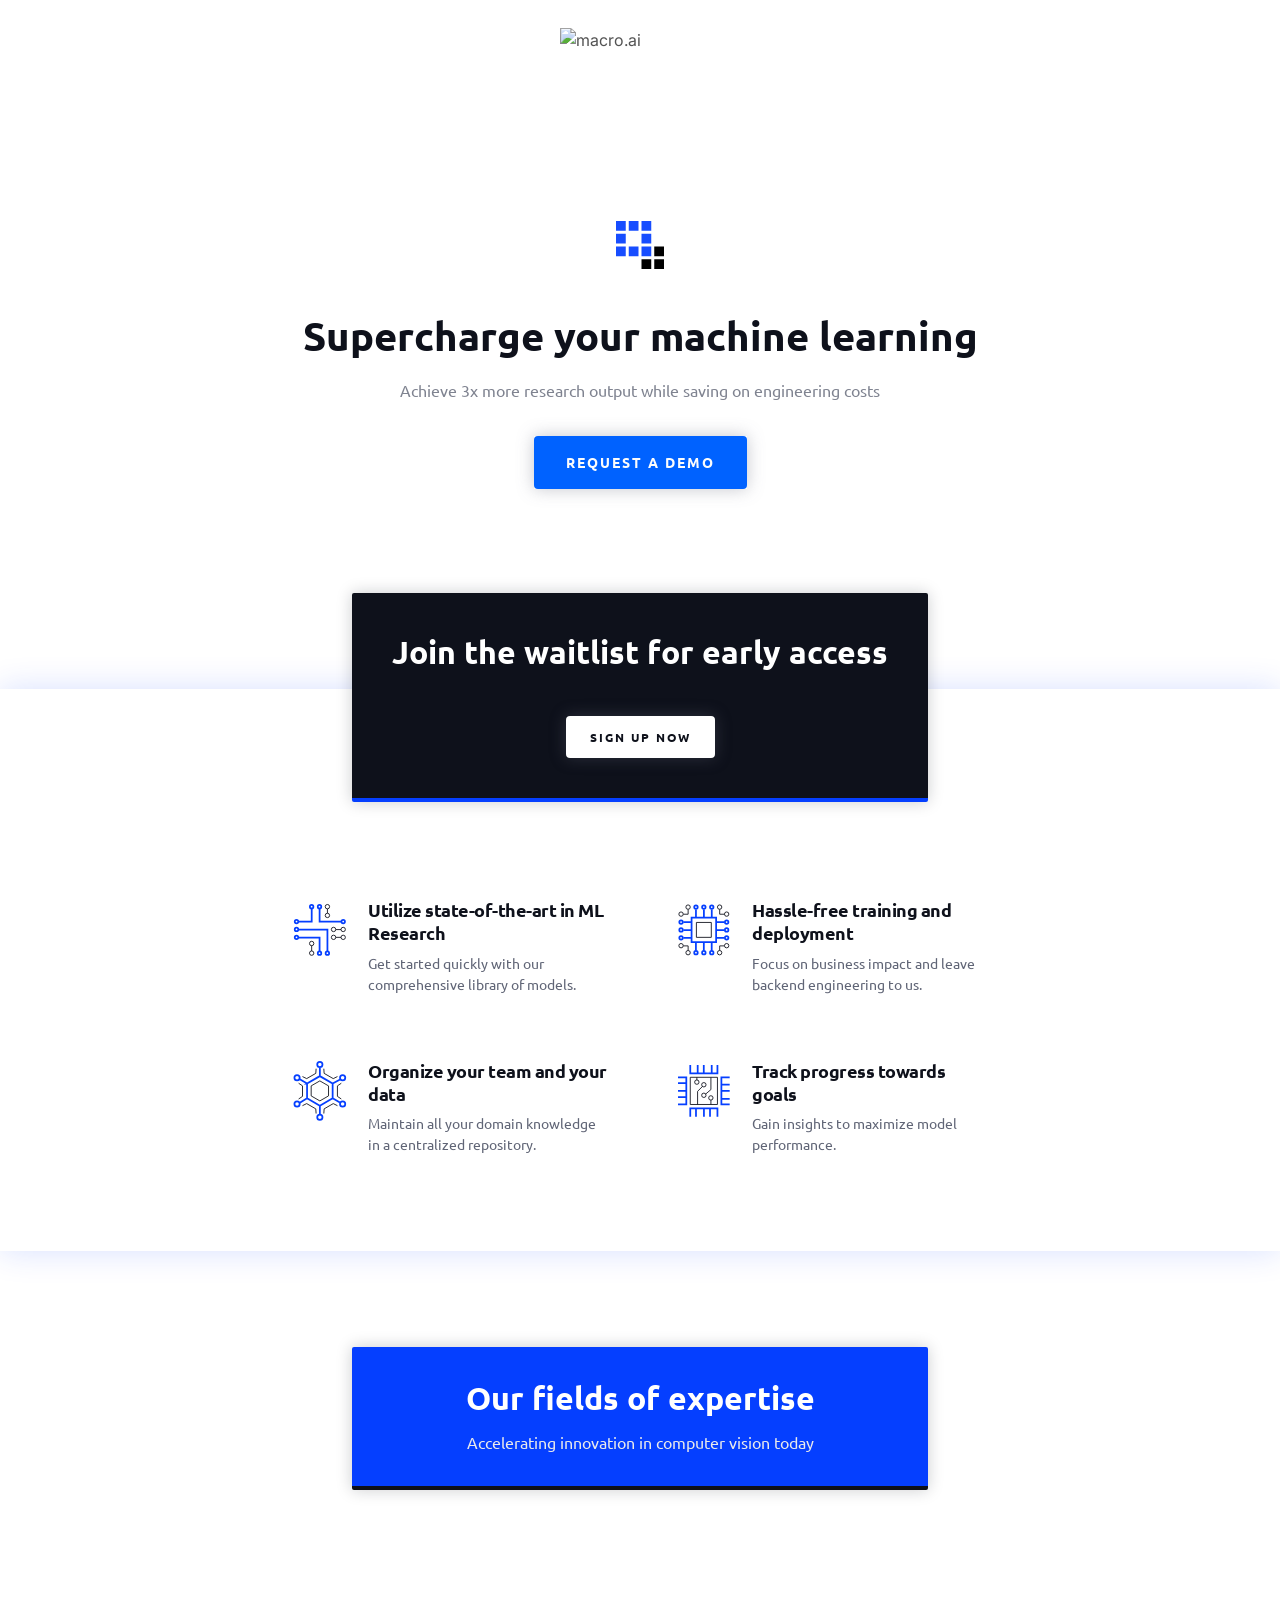
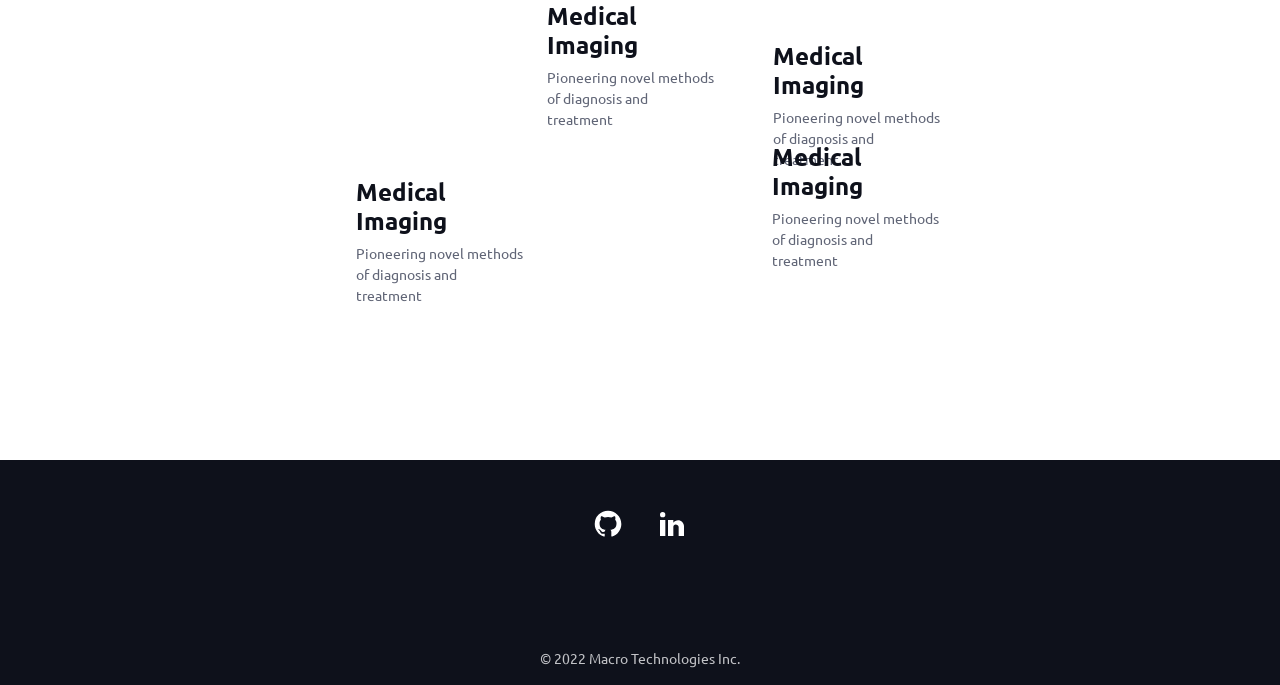
==== index.html @ 0e3c45b9 "Deploying to gh-pages from @ macro-plasmic/macro-website2@07741c28adf67fc3ad5fec80daa114a303f3896c 🚀" ====
<!DOCTYPE html><html><head><meta name="viewport" content="width=device-width"/><meta charSet="utf-8"/><meta name="twitter:card" content="summary"/><title>Macro.ai</title><meta property="og:title" content="Macro.ai"/><meta name="next-head-count" content="5"/><noscript data-n-css=""></noscript><script defer="" nomodule="" src="/_next/static/chunks/polyfills-5cd94c89d3acac5f.js"></script><script src="/_next/static/chunks/webpack-2e51481b1d484a05.js" defer=""></script><script src="/_next/static/chunks/framework-a0992c1421fb9c84.js" defer=""></script><script src="/_next/static/chunks/main-a4d9e436b9a532ca.js" defer=""></script><script src="/_next/static/chunks/pages/_app-0065203e2706de25.js" defer=""></script><script src="/_next/static/chunks/983-69a7b8039a6a0e0f.js" defer=""></script><script src="/_next/static/chunks/pages/%5B%5B...catchall%5D%5D-e8bf14f95b79e4b1.js" defer=""></script><script src="/_next/static/0ZzbtYRpkXBNTZeZyoXhT/_buildManifest.js" defer=""></script><script src="/_next/static/0ZzbtYRpkXBNTZeZyoXhT/_ssgManifest.js" defer=""></script><script src="/_next/static/0ZzbtYRpkXBNTZeZyoXhT/_middlewareManifest.js" defer=""></script></head><body><div id="__next" data-reactroot=""><style>
    @import url('https://fonts.googleapis.com/css2?family=Inter%3Aital%2Cwght%400%2C400%3B0%2C600%3B0%2C700%3B0%2C900&family=Inconsolata%3Aital%2Cwght%400%2C400%3B0%2C600%3B0%2C700%3B0%2C900&family=Ubuntu%3Aital%2Cwght%400%2C400%3B0%2C500%3B0%2C700&display=swap');
    .__wab_flex-container{display:flex;flex:1;align-self:stretch;pointer-events:none}.__wab_flex-container>*{pointer-events:auto}.__wab_slot{display:contents}.__wab_slot-string-wrapper{position:relative}.__wab_passthrough{display:contents}.__wab_img-wrapper{position:relative;display:inherit;flex-direction:column;overflow:hidden;flex-shrink:0}.__wab_slot>.__wab_img-wrapper{display:block}.__wab_passthrough>.__wab_img-wrapper{display:block}.__wab_img-spacer-svg{display:block;margin:0;border:0;padding:0}.__wab_img{position:absolute;top:0;left:0;bottom:0;right:0;margin:0;padding:0;border:0;display:block;width:100%;min-width:100%;max-width:100%;min-height:100%;max-height:100%;box-sizing:border-box}.__wab_picture{display:contents}
:where(.plasmic_default__all){display:block;white-space:inherit;grid-row:auto;grid-column:auto;position:relative;background:0 0;background-size:100% 100%;background-repeat:no-repeat;box-shadow:none;box-sizing:border-box;text-decoration-line:none;margin:0;border-width:0}:where(.plasmic_default__img){display:inline-block}:where(.plasmic_default__li){display:list-item}:where(.plasmic_default__span){display:inline;position:static;font-family:inherit;line-height:inherit;font-size:inherit;font-style:inherit;font-weight:inherit;color:inherit;text-transform:inherit}:where(.plasmic_default__input){font-family:inherit;line-height:inherit;font-size:inherit;font-style:inherit;font-weight:inherit;color:inherit;text-transform:inherit;background-image:linear-gradient(#fff,#fff);padding:2px;border:1px solid #d3d3d3}:where(.plasmic_default__textarea){font-family:inherit;line-height:inherit;font-size:inherit;font-style:inherit;font-weight:inherit;color:inherit;text-transform:inherit;padding:2px;border:1px solid #d3d3d3}:where(.plasmic_default__button){font-family:inherit;line-height:inherit;font-size:inherit;font-style:inherit;font-weight:inherit;color:inherit;text-transform:inherit;background-image:none;align-items:flex-start;text-align:center;padding:2px 6px;border:1px solid #d3d3d3}:where(.plasmic_default__code){font-family:inherit;line-height:inherit}:where(.plasmic_default__pre){font-family:inherit;line-height:inherit}:where(.plasmic_default__p){font-family:inherit;line-height:inherit;font-size:inherit;font-style:inherit;font-weight:inherit;color:inherit;text-transform:inherit}:where(.plasmic_default__h1){font-size:inherit;font-weight:inherit}:where(.plasmic_default__h2){font-size:inherit;font-weight:inherit}:where(.plasmic_default__h3){font-size:inherit;font-weight:inherit}:where(.plasmic_default__h4){font-size:inherit;font-weight:inherit}:where(.plasmic_default__h5){font-size:inherit;font-weight:inherit}:where(.plasmic_default__h6){font-size:inherit;font-weight:inherit}:where(.plasmic_default__address){font-style:inherit}:where(.plasmic_default__a){color:inherit}:where(.plasmic_default__ol){list-style-type:none;padding:0}:where(.plasmic_default__ul){list-style-type:none;padding:0}:where(.plasmic_default__select){padding:2px 6px}.plasmic_default__component_wrapper{display:grid}.plasmic_default__inline{display:inline}.plasmic_page_wrapper{display:flex;width:100%;min-height:100vh;align-items:stretch;align-self:start}.plasmic_page_wrapper>*{height:auto!important}
.plasmic_tokens{--token--IdKtv5P_Y2Eo1:Ubuntu;--plasmic-token-default-text:var(--token--IdKtv5P_Y2Eo1);--token-_xVEwz6I4:#000C33;--plasmic-token-blue-ribbon-000:var(--token-_xVEwz6I4);--token-tQ0zHLm0s:#00155C;--plasmic-token-blue-ribbon-100:var(--token-tQ0zHLm0s);--token-dCoPWNLs8:#001E7F;--plasmic-token-blue-ribbon-200:var(--token-dCoPWNLs8);--token-ZoMPppqwO:#002DC2;--plasmic-token-blue-ribbon-300:var(--token-ZoMPppqwO);--token-LU2GCVbgd:#053FFF;--plasmic-token-blue-ribbon-400:var(--token-LU2GCVbgd);--token--K_uyS4cy:#4772FF;--plasmic-token-blue-ribbon-500:var(--token--K_uyS4cy);--token-3MacvX267:#85A1FF;--plasmic-token-blue-ribbon-600:var(--token-3MacvX267);--token-syCjQ65Dc:#C2D0FF;--plasmic-token-blue-ribbon-700:var(--token-syCjQ65Dc);--token-V8wnvOWKt:#E5EBFF;--plasmic-token-blue-ribbon-800:var(--token-V8wnvOWKt);--token-tLNPuGasp:#F5F7FF;--plasmic-token-blue-ribbon-900:var(--token-tLNPuGasp);--token-7PnZzM4sY:1px;--plasmic-token-small-00:var(--token-7PnZzM4sY);--token-xVcIYYmW7:2px;--plasmic-token-small-05:var(--token-xVcIYYmW7);--token-24TlQCvAB:4px;--plasmic-token-small-10:var(--token-24TlQCvAB);--token-TeQLkEYRx:6px;--plasmic-token-small-15:var(--token-TeQLkEYRx);--token-tmncZzQ-V:8px;--plasmic-token-small-20:var(--token-tmncZzQ-V);--token-76clPhW0y:10px;--plasmic-token-small-25:var(--token-76clPhW0y);--token-gweFMBGgS:12px;--plasmic-token-small-30:var(--token-gweFMBGgS);--token-rShB5hpi4:14px;--plasmic-token-small-35:var(--token-rShB5hpi4);--token-RzWhvqVga:1rem;--plasmic-token-small-40:var(--token-RzWhvqVga);--token-6x4Uzr4AF:1.25rem;--plasmic-token-small-45:var(--token-6x4Uzr4AF);--token-_tJepDmmP:1.5rem;--plasmic-token-small-50:var(--token-_tJepDmmP);--token-T1SR-t7fw:1.75rem;--plasmic-token-small-55:var(--token-T1SR-t7fw);--token-cemCoyFSO:2rem;--plasmic-token-small-60:var(--token-cemCoyFSO);--token-knnGiMmfs:2.25rem;--plasmic-token-medium-00:var(--token-knnGiMmfs);--token-TO5OO39DB:2.25rem;--plasmic-token-medium-05:var(--token-TO5OO39DB);--token-2OB0HgxHp:2.5rem;--plasmic-token-medium-10:var(--token-2OB0HgxHp);--token-wsTWigGrz:2.75rem;--plasmic-token-medium-15:var(--token-wsTWigGrz);--token-V1S9yfOYp:3rem;--plasmic-token-medium-20:var(--token-V1S9yfOYp);--token--GF_rxWUk:3.5rem;--plasmic-token-medium-25:var(--token--GF_rxWUk);--token-B31dqWygk:var(--token-4lwPFYxAu);--plasmic-token-white:var(--token-B31dqWygk);--token-RXrXVPosO:4rem;--plasmic-token-medium-31:var(--token-RXrXVPosO);--token-yde0XtEa3:5rem;--plasmic-token-medium-35:var(--token-yde0XtEa3);--token-GSzDbkk8g:6rem;--plasmic-token-medium-40:var(--token-GSzDbkk8g);--token-i8Xk5AeYR:7rem;--plasmic-token-medium-45:var(--token-i8Xk5AeYR);--token-BtNXfACl0:8rem;--plasmic-token-medium-50:var(--token-BtNXfACl0);--token-7uNzMABtk:10rem;--plasmic-token-medium-55:var(--token-7uNzMABtk);--token-LEBqHiW5e:12rem;--plasmic-token-medium-60:var(--token-LEBqHiW5e);--token-1AKy4GHQL:14rem;--plasmic-token-medium-65:var(--token-1AKy4GHQL);--token-9bWyquty2:16rem;--plasmic-token-medium-70:var(--token-9bWyquty2);--token-RoMvcvXhw:100%;--plasmic-token-tight:var(--token-RoMvcvXhw);--token-KR7c3iaNI:120%;--plasmic-token-condensed:var(--token-KR7c3iaNI);--token-bZdBcbaGv:130%;--plasmic-token-normal:var(--token-bZdBcbaGv);--token-JDk9eYuoN:150%;--plasmic-token-spread:var(--token-JDk9eYuoN);--token-sdVs5MVKX:#0E111B;--plasmic-token-vulcan-000:var(--token-sdVs5MVKX);--token-5Fflj8sRC:#33394C;--plasmic-token-vulcan-100:var(--token-5Fflj8sRC);--token-Ax3aUsHjR:#606576;--plasmic-token-vulcan-200:var(--token-Ax3aUsHjR);--token-IKy-NE_Df:#7F8390;--plasmic-token-vulcan-300:var(--token-IKy-NE_Df);--token-Oi3zx5FhB:#A0A1A7;--plasmic-token-vulcan-400:var(--token-Oi3zx5FhB);--token-XJv0Bp5fF:#C2C3C7;--plasmic-token-vulcan-500:var(--token-XJv0Bp5fF);--token-APd2LvtTY:#DDDDDF;--plasmic-token-vulcan-600:var(--token-APd2LvtTY);--token-P6eviOTRo:#EAEAEB;--plasmic-token-vulcan-700:var(--token-P6eviOTRo);--token-I84Yu-DL5:#F7F7F8;--plasmic-token-vulcan-800:var(--token-I84Yu-DL5);--token-GJiBb0Ew1:#FCFCFC;--plasmic-token-vulcan-900:var(--token-GJiBb0Ew1);--token-ws8xh0od4:8px;--plasmic-token-00:var(--token-ws8xh0od4);--token-eVgHq7_LU:9px;--plasmic-token-10:var(--token-eVgHq7_LU);--token-iZah3HZQh:10px;--plasmic-token-20:var(--token-iZah3HZQh);--token-xGyr3_iLa:11px;--plasmic-token-30:var(--token-xGyr3_iLa);--token-rdcVJS3sX:12px;--plasmic-token-40:var(--token-rdcVJS3sX);--token-22j3dZU5g:14px;--plasmic-token-50:var(--token-22j3dZU5g);--token-nI72VW5bi:16px;--plasmic-token-60:var(--token-nI72VW5bi);--token-QT_CsNhHI:18px;--plasmic-token-70:var(--token-QT_CsNhHI);--token-6Gw-yS2We:20px;--plasmic-token-80:var(--token-6Gw-yS2We);--token-QhW3dUg4V:22px;--plasmic-token-90:var(--token-QhW3dUg4V);--token-nQSekSAFb:24px;--plasmic-token-100:var(--token-nQSekSAFb);--token-ZYwSdHGfN:28px;--plasmic-token-110:var(--token-ZYwSdHGfN);--token-4ugRGk6Tw:32px;--plasmic-token-120:var(--token-4ugRGk6Tw);--token-_saKg_Qn_:36px;--plasmic-token-130:var(--token-_saKg_Qn_);--token-_okkhiyuV:40px;--plasmic-token-140:var(--token-_okkhiyuV);--token-Rx9jNZMcm:44px;--plasmic-token-150:var(--token-Rx9jNZMcm);--token-hctqumSTn:48px;--plasmic-token-160:var(--token-hctqumSTn);--token-CxDSD2YPX:56px;--plasmic-token-170:var(--token-CxDSD2YPX);--token-HaYrFUy8L:64px;--plasmic-token-180:var(--token-HaYrFUy8L);--token-ZkNACKjGq:72px;--plasmic-token-190:var(--token-ZkNACKjGq);--token-RUCxAzwTY:80px;--plasmic-token-200:var(--token-RUCxAzwTY);--token-4lwPFYxAu:#FFFFFFE6;--plasmic-token-white-90:var(--token-4lwPFYxAu)}@media (max-width:1920px){.plasmic_tokens{--token-4lwPFYxAu:#FFFFFF;--plasmic-token-white-90:var(--token-4lwPFYxAu)}}@media (min-width:0px) and (max-width:767px){.plasmic_tokens{--token-4lwPFYxAu:#FFFFFF;--plasmic-token-white-90:var(--token-4lwPFYxAu)}}.plasmic_default_styles{--mixin-wXwmskyhPeQgMJ_font-family:"Inter";--mixin-wXwmskyhPeQgMJ_font-size:16px;--mixin-wXwmskyhPeQgMJ_font-weight:400;--mixin-wXwmskyhPeQgMJ_font-style:normal;--mixin-wXwmskyhPeQgMJ_color:#535353;--mixin-wXwmskyhPeQgMJ_text-align:left;--mixin-wXwmskyhPeQgMJ_text-transform:none;--mixin-wXwmskyhPeQgMJ_line-height:1.5;--mixin-wXwmskyhPeQgMJ_letter-spacing:normal;--mixin-wXwmskyhPeQgMJ_white-space:pre-wrap;--mixin-wXwmskyhPeQgMJ_user-select:text;--mixin-wXwmskyhPeQgMJ_text-decoration-line:none;--mixin-wXwmskyhPeQgMJ_text-overflow:clip;--mixin-INxM8cU4vT2frS_color:#000000;--mixin-INxM8cU4vT2frS_font-weight:900;--mixin-INxM8cU4vT2frS_font-size:72px;--mixin-INxM8cU4vT2frS_line-height:1;--mixin-INxM8cU4vT2frS_letter-spacing:-4px;--mixin--CaFCyaR4kCGBT_font-family:"Inter";--mixin--CaFCyaR4kCGBT_color:#000000;--mixin--CaFCyaR4kCGBT_font-size:48px;--mixin--CaFCyaR4kCGBT_font-weight:700;--mixin--CaFCyaR4kCGBT_letter-spacing:-1px;--mixin--CaFCyaR4kCGBT_line-height:1.1;--mixin-Gg2vNuB2PMY848_color:#0070f3;--mixin-mIonr6Db7uJGeG_font-family:"Inter";--mixin-mIonr6Db7uJGeG_color:#000000;--mixin-mIonr6Db7uJGeG_font-size:32px;--mixin-mIonr6Db7uJGeG_font-weight:600;--mixin-mIonr6Db7uJGeG_letter-spacing:-0.8px;--mixin-mIonr6Db7uJGeG_line-height:1.2;--mixin-Z3UGW_NYpE7V8I_font-family:"Inter";--mixin-Z3UGW_NYpE7V8I_color:#000000;--mixin-Z3UGW_NYpE7V8I_font-size:24px;--mixin-Z3UGW_NYpE7V8I_font-weight:600;--mixin-Z3UGW_NYpE7V8I_letter-spacing:-0.5px;--mixin-Z3UGW_NYpE7V8I_line-height:1.3;--mixin-thO5QbVPKSfeC5_background:linear-gradient(#f8f8f8, #f8f8f8);--mixin-thO5QbVPKSfeC5_border-bottom-color:#dddddd;--mixin-thO5QbVPKSfeC5_border-bottom-style:solid;--mixin-thO5QbVPKSfeC5_border-bottom-width:1px;--mixin-thO5QbVPKSfeC5_border-left-color:#dddddd;--mixin-thO5QbVPKSfeC5_border-left-style:solid;--mixin-thO5QbVPKSfeC5_border-left-width:1px;--mixin-thO5QbVPKSfeC5_border-right-color:#dddddd;--mixin-thO5QbVPKSfeC5_border-right-style:solid;--mixin-thO5QbVPKSfeC5_border-right-width:1px;--mixin-thO5QbVPKSfeC5_border-top-color:#dddddd;--mixin-thO5QbVPKSfeC5_border-top-style:solid;--mixin-thO5QbVPKSfeC5_border-top-width:1px;--mixin-thO5QbVPKSfeC5_border-bottom-left-radius:3px;--mixin-thO5QbVPKSfeC5_border-bottom-right-radius:3px;--mixin-thO5QbVPKSfeC5_border-top-left-radius:3px;--mixin-thO5QbVPKSfeC5_border-top-right-radius:3px;--mixin-thO5QbVPKSfeC5_font-family:"Inconsolata";--mixin-thO5QbVPKSfeC5_padding-bottom:1px;--mixin-thO5QbVPKSfeC5_padding-left:4px;--mixin-thO5QbVPKSfeC5_padding-right:4px;--mixin-thO5QbVPKSfeC5_padding-top:1px;--mixin-gYQbbmABWGWx9O_border-left-color:#dddddd;--mixin-gYQbbmABWGWx9O_border-left-style:solid;--mixin-gYQbbmABWGWx9O_border-left-width:3px;--mixin-gYQbbmABWGWx9O_color:#888888;--mixin-gYQbbmABWGWx9O_padding-left:10px;--mixin-j8EoYX3e2-Qi4U_background:linear-gradient(#f8f8f8, #f8f8f8);--mixin-j8EoYX3e2-Qi4U_border-bottom-color:#dddddd;--mixin-j8EoYX3e2-Qi4U_border-bottom-style:solid;--mixin-j8EoYX3e2-Qi4U_border-bottom-width:1px;--mixin-j8EoYX3e2-Qi4U_border-left-color:#dddddd;--mixin-j8EoYX3e2-Qi4U_border-left-style:solid;--mixin-j8EoYX3e2-Qi4U_border-left-width:1px;--mixin-j8EoYX3e2-Qi4U_border-right-color:#dddddd;--mixin-j8EoYX3e2-Qi4U_border-right-style:solid;--mixin-j8EoYX3e2-Qi4U_border-right-width:1px;--mixin-j8EoYX3e2-Qi4U_border-top-color:#dddddd;--mixin-j8EoYX3e2-Qi4U_border-top-style:solid;--mixin-j8EoYX3e2-Qi4U_border-top-width:1px;--mixin-j8EoYX3e2-Qi4U_border-bottom-left-radius:3px;--mixin-j8EoYX3e2-Qi4U_border-bottom-right-radius:3px;--mixin-j8EoYX3e2-Qi4U_border-top-left-radius:3px;--mixin-j8EoYX3e2-Qi4U_border-top-right-radius:3px;--mixin-j8EoYX3e2-Qi4U_font-family:"Inconsolata";--mixin-j8EoYX3e2-Qi4U_padding-bottom:3px;--mixin-j8EoYX3e2-Qi4U_padding-left:6px;--mixin-j8EoYX3e2-Qi4U_padding-right:6px;--mixin-j8EoYX3e2-Qi4U_padding-top:3px;--mixin-48WgqzqSTVVMLQ_display:flex;--mixin-48WgqzqSTVVMLQ_flex-direction:column;--mixin-48WgqzqSTVVMLQ_align-items:stretch;--mixin-48WgqzqSTVVMLQ_justify-content:flex-start;--mixin-48WgqzqSTVVMLQ_list-style-position:outside;--mixin-48WgqzqSTVVMLQ_padding-left:40px;--mixin-48WgqzqSTVVMLQ_position:relative;--mixin-48WgqzqSTVVMLQ_list-style-type:disc;--mixin-SElewJuQO7f8Jd_display:flex;--mixin-SElewJuQO7f8Jd_flex-direction:column;--mixin-SElewJuQO7f8Jd_align-items:stretch;--mixin-SElewJuQO7f8Jd_justify-content:flex-start;--mixin-SElewJuQO7f8Jd_list-style-position:outside;--mixin-SElewJuQO7f8Jd_padding-left:40px;--mixin-SElewJuQO7f8Jd_position:relative;--mixin-SElewJuQO7f8Jd_list-style-type:decimal;--mixin-xsdzzyzA7btQYj_font-family:"Inter";--mixin-xsdzzyzA7btQYj_color:#000000;--mixin-xsdzzyzA7btQYj_font-size:20px;--mixin-xsdzzyzA7btQYj_font-weight:600;--mixin-xsdzzyzA7btQYj_letter-spacing:-0.3px;--mixin-xsdzzyzA7btQYj_line-height:1.5;--mixin-DvoE0396mUgGCB_font-family:"Inter";--mixin-DvoE0396mUgGCB_color:#000000;--mixin-DvoE0396mUgGCB_font-size:16px;--mixin-DvoE0396mUgGCB_font-weight:600;--mixin-DvoE0396mUgGCB_line-height:1.5;--mixin-7Z0Mq7ZfO5XFn6_color:#3291ff}.plasmic_mixins{--mixin-PIPCeuwMv_box-shadow:0px 0px 16px 0px #6065765C;--plasmic-mixin-cta-button_box-shadow:var(--mixin-PIPCeuwMv_box-shadow);--mixin-AkWV-L2y6_box-shadow:0px 0px 16px 0px #0E111B36;--plasmic-mixin-cta-container_box-shadow:var(--mixin-AkWV-L2y6_box-shadow)}.root_reset_i42j7eTZyeiiTfpdBSnMJu{font-family:var(--mixin-wXwmskyhPeQgMJ_font-family);font-size:var(--mixin-wXwmskyhPeQgMJ_font-size);font-weight:var(--mixin-wXwmskyhPeQgMJ_font-weight);font-style:var(--mixin-wXwmskyhPeQgMJ_font-style);color:var(--mixin-wXwmskyhPeQgMJ_color);text-align:var(--mixin-wXwmskyhPeQgMJ_text-align);text-transform:var(--mixin-wXwmskyhPeQgMJ_text-transform);line-height:var(--mixin-wXwmskyhPeQgMJ_line-height);letter-spacing:var(--mixin-wXwmskyhPeQgMJ_letter-spacing);white-space:var(--mixin-wXwmskyhPeQgMJ_white-space)}:where(.root_reset_i42j7eTZyeiiTfpdBSnMJu .plasmic_default__h1),:where(.root_reset_i42j7eTZyeiiTfpdBSnMJu .h1),:where(.root_reset_i42j7eTZyeiiTfpdBSnMJu.plasmic_default__h1){color:var(--mixin-INxM8cU4vT2frS_color);font-weight:var(--mixin-INxM8cU4vT2frS_font-weight);font-size:var(--mixin-INxM8cU4vT2frS_font-size);line-height:var(--mixin-INxM8cU4vT2frS_line-height);letter-spacing:var(--mixin-INxM8cU4vT2frS_letter-spacing)}:where(.root_reset_i42j7eTZyeiiTfpdBSnMJu .plasmic_default__h2),:where(.root_reset_i42j7eTZyeiiTfpdBSnMJu .h2),:where(.root_reset_i42j7eTZyeiiTfpdBSnMJu.plasmic_default__h2){font-family:var(--mixin--CaFCyaR4kCGBT_font-family);color:var(--mixin--CaFCyaR4kCGBT_color);font-size:var(--mixin--CaFCyaR4kCGBT_font-size);font-weight:var(--mixin--CaFCyaR4kCGBT_font-weight);letter-spacing:var(--mixin--CaFCyaR4kCGBT_letter-spacing);line-height:var(--mixin--CaFCyaR4kCGBT_line-height)}:where(.root_reset_i42j7eTZyeiiTfpdBSnMJu .plasmic_default__a),:where(.root_reset_i42j7eTZyeiiTfpdBSnMJu .a),:where(.root_reset_i42j7eTZyeiiTfpdBSnMJu.plasmic_default__a){color:var(--mixin-Gg2vNuB2PMY848_color)}:where(.root_reset_i42j7eTZyeiiTfpdBSnMJu .plasmic_default__h3),:where(.root_reset_i42j7eTZyeiiTfpdBSnMJu .h3),:where(.root_reset_i42j7eTZyeiiTfpdBSnMJu.plasmic_default__h3){font-family:var(--mixin-mIonr6Db7uJGeG_font-family);color:var(--mixin-mIonr6Db7uJGeG_color);font-size:var(--mixin-mIonr6Db7uJGeG_font-size);font-weight:var(--mixin-mIonr6Db7uJGeG_font-weight);letter-spacing:var(--mixin-mIonr6Db7uJGeG_letter-spacing);line-height:var(--mixin-mIonr6Db7uJGeG_line-height)}:where(.root_reset_i42j7eTZyeiiTfpdBSnMJu .plasmic_default__h4),:where(.root_reset_i42j7eTZyeiiTfpdBSnMJu .h4),:where(.root_reset_i42j7eTZyeiiTfpdBSnMJu.plasmic_default__h4){font-family:var(--mixin-Z3UGW_NYpE7V8I_font-family);color:var(--mixin-Z3UGW_NYpE7V8I_color);font-size:var(--mixin-Z3UGW_NYpE7V8I_font-size);font-weight:var(--mixin-Z3UGW_NYpE7V8I_font-weight);letter-spacing:var(--mixin-Z3UGW_NYpE7V8I_letter-spacing);line-height:var(--mixin-Z3UGW_NYpE7V8I_line-height)}:where(.root_reset_i42j7eTZyeiiTfpdBSnMJu .plasmic_default__code),:where(.root_reset_i42j7eTZyeiiTfpdBSnMJu .code),:where(.root_reset_i42j7eTZyeiiTfpdBSnMJu.plasmic_default__code){background:var(--mixin-thO5QbVPKSfeC5_background);font-family:var(--mixin-thO5QbVPKSfeC5_font-family);border-radius:var(--mixin-thO5QbVPKSfeC5_border-top-left-radius) var(--mixin-thO5QbVPKSfeC5_border-top-right-radius) var(--mixin-thO5QbVPKSfeC5_border-bottom-right-radius) var(--mixin-thO5QbVPKSfeC5_border-bottom-left-radius);padding:var(--mixin-thO5QbVPKSfeC5_padding-top) var(--mixin-thO5QbVPKSfeC5_padding-right) var(--mixin-thO5QbVPKSfeC5_padding-bottom) var(--mixin-thO5QbVPKSfeC5_padding-left);border-top:var(--mixin-thO5QbVPKSfeC5_border-top-width) var(--mixin-thO5QbVPKSfeC5_border-top-style) var(--mixin-thO5QbVPKSfeC5_border-top-color);border-right:var(--mixin-thO5QbVPKSfeC5_border-right-width) var(--mixin-thO5QbVPKSfeC5_border-right-style) var(--mixin-thO5QbVPKSfeC5_border-right-color);border-bottom:var(--mixin-thO5QbVPKSfeC5_border-bottom-width) var(--mixin-thO5QbVPKSfeC5_border-bottom-style) var(--mixin-thO5QbVPKSfeC5_border-bottom-color);border-left:var(--mixin-thO5QbVPKSfeC5_border-left-width) var(--mixin-thO5QbVPKSfeC5_border-left-style) var(--mixin-thO5QbVPKSfeC5_border-left-color)}:where(.root_reset_i42j7eTZyeiiTfpdBSnMJu .plasmic_default__blockquote),:where(.root_reset_i42j7eTZyeiiTfpdBSnMJu .blockquote),:where(.root_reset_i42j7eTZyeiiTfpdBSnMJu.plasmic_default__blockquote){color:var(--mixin-gYQbbmABWGWx9O_color);padding-left:var(--mixin-gYQbbmABWGWx9O_padding-left);border-left:var(--mixin-gYQbbmABWGWx9O_border-left-width) var(--mixin-gYQbbmABWGWx9O_border-left-style) var(--mixin-gYQbbmABWGWx9O_border-left-color)}:where(.root_reset_i42j7eTZyeiiTfpdBSnMJu .plasmic_default__pre),:where(.root_reset_i42j7eTZyeiiTfpdBSnMJu .pre),:where(.root_reset_i42j7eTZyeiiTfpdBSnMJu.plasmic_default__pre){background:var(--mixin-j8EoYX3e2-Qi4U_background);font-family:var(--mixin-j8EoYX3e2-Qi4U_font-family);border-radius:var(--mixin-j8EoYX3e2-Qi4U_border-top-left-radius) var(--mixin-j8EoYX3e2-Qi4U_border-top-right-radius) var(--mixin-j8EoYX3e2-Qi4U_border-bottom-right-radius) var(--mixin-j8EoYX3e2-Qi4U_border-bottom-left-radius);padding:var(--mixin-j8EoYX3e2-Qi4U_padding-top) var(--mixin-j8EoYX3e2-Qi4U_padding-right) var(--mixin-j8EoYX3e2-Qi4U_padding-bottom) var(--mixin-j8EoYX3e2-Qi4U_padding-left);border-top:var(--mixin-j8EoYX3e2-Qi4U_border-top-width) var(--mixin-j8EoYX3e2-Qi4U_border-top-style) var(--mixin-j8EoYX3e2-Qi4U_border-top-color);border-right:var(--mixin-j8EoYX3e2-Qi4U_border-right-width) var(--mixin-j8EoYX3e2-Qi4U_border-right-style) var(--mixin-j8EoYX3e2-Qi4U_border-right-color);border-bottom:var(--mixin-j8EoYX3e2-Qi4U_border-bottom-width) var(--mixin-j8EoYX3e2-Qi4U_border-bottom-style) var(--mixin-j8EoYX3e2-Qi4U_border-bottom-color);border-left:var(--mixin-j8EoYX3e2-Qi4U_border-left-width) var(--mixin-j8EoYX3e2-Qi4U_border-left-style) var(--mixin-j8EoYX3e2-Qi4U_border-left-color)}:where(.root_reset_i42j7eTZyeiiTfpdBSnMJu .plasmic_default__ul),:where(.root_reset_i42j7eTZyeiiTfpdBSnMJu .ul),:where(.root_reset_i42j7eTZyeiiTfpdBSnMJu.plasmic_default__ul){display:var(--mixin-48WgqzqSTVVMLQ_display);flex-direction:var(--mixin-48WgqzqSTVVMLQ_flex-direction);align-items:var(--mixin-48WgqzqSTVVMLQ_align-items);justify-content:var(--mixin-48WgqzqSTVVMLQ_justify-content);list-style-position:var(--mixin-48WgqzqSTVVMLQ_list-style-position);padding-left:var(--mixin-48WgqzqSTVVMLQ_padding-left);position:var(--mixin-48WgqzqSTVVMLQ_position);list-style-type:var(--mixin-48WgqzqSTVVMLQ_list-style-type);flex-column-gap:var(--mixin-48WgqzqSTVVMLQ_flex-column-gap)}:where(.root_reset_i42j7eTZyeiiTfpdBSnMJu .plasmic_default__ol),:where(.root_reset_i42j7eTZyeiiTfpdBSnMJu .ol),:where(.root_reset_i42j7eTZyeiiTfpdBSnMJu.plasmic_default__ol){display:var(--mixin-SElewJuQO7f8Jd_display);flex-direction:var(--mixin-SElewJuQO7f8Jd_flex-direction);align-items:var(--mixin-SElewJuQO7f8Jd_align-items);justify-content:var(--mixin-SElewJuQO7f8Jd_justify-content);list-style-position:var(--mixin-SElewJuQO7f8Jd_list-style-position);padding-left:var(--mixin-SElewJuQO7f8Jd_padding-left);position:var(--mixin-SElewJuQO7f8Jd_position);list-style-type:var(--mixin-SElewJuQO7f8Jd_list-style-type);flex-column-gap:var(--mixin-SElewJuQO7f8Jd_flex-column-gap)}:where(.root_reset_i42j7eTZyeiiTfpdBSnMJu .plasmic_default__h5),:where(.root_reset_i42j7eTZyeiiTfpdBSnMJu .h5),:where(.root_reset_i42j7eTZyeiiTfpdBSnMJu.plasmic_default__h5){font-family:var(--mixin-xsdzzyzA7btQYj_font-family);color:var(--mixin-xsdzzyzA7btQYj_color);font-size:var(--mixin-xsdzzyzA7btQYj_font-size);font-weight:var(--mixin-xsdzzyzA7btQYj_font-weight);letter-spacing:var(--mixin-xsdzzyzA7btQYj_letter-spacing);line-height:var(--mixin-xsdzzyzA7btQYj_line-height)}:where(.root_reset_i42j7eTZyeiiTfpdBSnMJu .plasmic_default__h6),:where(.root_reset_i42j7eTZyeiiTfpdBSnMJu .h6),:where(.root_reset_i42j7eTZyeiiTfpdBSnMJu.plasmic_default__h6){font-family:var(--mixin-DvoE0396mUgGCB_font-family);color:var(--mixin-DvoE0396mUgGCB_color);font-size:var(--mixin-DvoE0396mUgGCB_font-size);font-weight:var(--mixin-DvoE0396mUgGCB_font-weight);line-height:var(--mixin-DvoE0396mUgGCB_line-height)}:where(.root_reset_i42j7eTZyeiiTfpdBSnMJu .plasmic_default__a:hover),:where(.root_reset_i42j7eTZyeiiTfpdBSnMJu .a:hover),:where(.root_reset_i42j7eTZyeiiTfpdBSnMJu.plasmic_default__a:hover){color:var(--mixin-7Z0Mq7ZfO5XFn6_color)}
.LandingPage__root__wtc4R{display:flex;flex-direction:column;position:relative;width:100%;height:100%;overflow-x:hidden;justify-content:center;align-items:center;padding-left:0;padding-bottom:0;min-width:0;min-height:0}.LandingPage__main__bNnMk{display:flex;position:relative;flex-direction:column;align-items:flex-start;justify-content:flex-start;width:100%;height:100%;max-width:100%;background:0 0;min-width:0;min-height:0}.LandingPage__header__hyQdP.__wab_instance{position:fixed;top:0;left:0;right:0;z-index:999}.LandingPage__section__ovMdp{display:flex;position:relative;flex-direction:column;align-items:center;justify-content:flex-start;width:100%;height:auto;max-width:100%;margin-bottom:0;background:url(https://site-assets.plasmic.app/db49daf56772fd910a5cf4d1d79c9b53.jpg) top 50% left 50%/cover no-repeat;min-width:0;padding:10rem 16px 148px}@media (max-width:1920px){.LandingPage__section__ovMdp{padding:5rem 0 12rem}}@media (max-width:1280px){.LandingPage__section__ovMdp{padding:5rem 0 12rem}}@media (min-width:0px) and (max-width:767px){.LandingPage__section__ovMdp{padding:5rem 0 12rem}}.LandingPage__img__gztNd{position:relative;object-fit:cover;max-width:100%;width:100%;min-width:0}.LandingPage__img__gztNd>picture>img{object-fit:cover}.LandingPage__img__gztNd>.__wab_img-spacer>img{object-fit:cover}@media (max-width:1920px){.LandingPage__img__gztNd{margin:0 0 5rem}}@media (min-width:0px) and (max-width:767px){.LandingPage__img__gztNd{margin:0 0 4rem}}.LandingPage__freeBox__xxXmN{display:flex;position:relative;flex-direction:column;align-items:center;justify-content:center;width:100%;height:auto;max-width:100%;min-width:0;padding:8px}.LandingPage__svg__rcghF{position:relative;object-fit:cover;max-width:100%;width:var(--token-V1S9yfOYp);height:var(--token-V1S9yfOYp);margin-bottom:24px;flex-shrink:0}.LandingPage__cta__t6Zxh.__wab_instance{position:relative}@media (max-width:1280px){.LandingPage__text__pSeng{font-size:var(--token-_okkhiyuV)}}@media (max-width:1280px){.LandingPage__text__nXuos{font-size:var(--token-nI72VW5bi)}}.LandingPage__section__aHuxc{display:flex;position:relative;flex-direction:column;align-items:center;justify-content:flex-start;width:100%;height:auto;max-width:100%;background:url(https://site-assets.plasmic.app/31d918c1c3c2fa922d2b2ac145d9efa3.webp) top 50% left 50%/cover,var(--token-B31dqWygk);margin-top:0;margin-bottom:0;box-shadow:0 0 32px 0 #053fff29;left:auto;top:auto;z-index:10;min-width:0;padding:0 16px 84px}@media (max-width:1920px){.LandingPage__section__aHuxc{padding:0 1rem 8rem}}@media (max-width:1280px){.LandingPage__section__aHuxc{padding:0 0 6rem}}.LandingPage__article__atPcb{width:100%;height:auto;max-width:36rem;box-shadow:0 0 16px 0 #0e111b36;display:flex;position:relative;flex-direction:column;align-items:center;justify-content:center;background:var(--token-sdVs5MVKX);min-width:0;border-radius:2px;padding:24px 32px;margin:-48px 0 84px;border-bottom:4px solid var(--token-LU2GCVbgd)}@media (max-width:1920px){.LandingPage__article__atPcb{max-width:40rem;padding:2rem 4rem;margin:-6rem 0 7rem}}@media (max-width:1280px){.LandingPage__article__atPcb{max-width:36rem;padding:2rem;margin:-6rem 0 6rem}}@media (min-width:0px) and (max-width:767px){.LandingPage__article__atPcb{max-width:24rem;width:90%}}.LandingPage__cta__iyHiG.__wab_instance{max-width:100%;position:relative}.LandingPage__text__y5TR2{margin-bottom:32px}.LandingPage__section___87Zmr{display:grid;position:relative;grid-template-columns:1fr;width:auto;height:auto;max-width:32rem;min-height:400px;grid-row-gap:2em;padding:0 16px}@media (max-width:1920px){.LandingPage__section___87Zmr{max-width:48rem;grid-row-gap:4em;grid-template-columns:1fr 1fr;grid-column-gap:4em;height:100%;min-height:auto;padding:0}}@media (max-width:1280px){.LandingPage__section___87Zmr{max-width:44rem}}@media (min-width:0px) and (max-width:767px){.LandingPage__section___87Zmr{grid-template-columns:1fr;grid-column-gap:0;grid-row-gap:2em;max-width:32rem;padding:0 2rem}}.LandingPage__iconAspect__xZmG2.__wab_instance{position:relative}.LandingPage__svg__ooodC{position:relative;object-fit:cover;max-width:100%;width:100%;height:100%}.LandingPage__text__f53C{padding-top:0}.LandingPage__iconAspect__qeOxC.__wab_instance{position:relative}.LandingPage__svg__j1Ieh{position:relative;object-fit:cover;max-width:100%;width:100%;height:100%}.LandingPage__iconAspect___6Q7Gv.__wab_instance{position:relative}.LandingPage__svg__wi75Y{position:relative;object-fit:cover;max-width:100%;width:100%;height:100%}.LandingPage__iconAspect__laQ7G.__wab_instance{position:relative}.LandingPage__svg__zlCvN{position:relative;object-fit:cover;max-width:100%;width:100%;height:100%}.LandingPage__section___7JTH{display:flex;position:relative;flex-direction:column;align-items:center;justify-content:center;width:100%;height:auto;max-width:100%;background:url(https://site-assets.plasmic.app/db49daf56772fd910a5cf4d1d79c9b53.jpg) top 50% left 50%/cover no-repeat;margin-top:0;min-width:0;padding:84px 15px 84px 16px}@media (max-width:1920px){.LandingPage__section___7JTH{padding:8rem 0}}@media (max-width:1280px){.LandingPage__section___7JTH{padding:6rem 0}}.LandingPage__heading__knZua{width:100%;height:auto;max-width:36rem;margin-top:0;margin-bottom:72px;box-shadow:0 0 16px 0 #0e111b36;display:flex;position:relative;flex-direction:column;align-items:center;justify-content:center;background:var(--token-LU2GCVbgd);min-width:0;border-radius:2px;padding:24px 32px;border-bottom:4px solid var(--token-sdVs5MVKX)}@media (max-width:1920px){.LandingPage__heading__knZua{margin:0 0 8rem}}@media (min-width:0px) and (max-width:767px){.LandingPage__heading__knZua{max-width:24rem;width:90%;margin:0 0 6rem}}.LandingPage__cta__jXvK7.__wab_instance{max-width:100%;position:relative}.LandingPage__freeBox__kwct2{flex-direction:column;position:relative;width:100%;height:auto;max-width:100%;min-width:0;display:none;padding:0 2rem}.LandingPage__freeBox__kwct2>.__wab_flex-container{flex-direction:column;justify-content:center;align-items:center;min-width:0;margin-top:calc(0px - var(--token-RXrXVPosO));height:calc(100% + var(--token-RXrXVPosO))}.LandingPage__freeBox__kwct2>.__wab_flex-container>*,.LandingPage__freeBox__kwct2>.__wab_flex-container>.__wab_slot>*,.LandingPage__freeBox__kwct2>.__wab_flex-container>picture>img,.LandingPage__freeBox__kwct2>.__wab_flex-container>.__wab_slot>picture>img{margin-top:var(--token-RXrXVPosO)}@media (min-width:0px) and (max-width:767px){.LandingPage__freeBox__kwct2{display:flex}}.LandingPage__microchipAspect__usJjf.__wab_instance{max-width:100%;position:relative}.LandingPage__img__fjRxc{position:relative;object-fit:cover;max-width:100%;width:var(--token-GSzDbkk8g);flex-shrink:1}.LandingPage__img__fjRxc>picture>img{object-fit:cover}.LandingPage__img__fjRxc>.__wab_img-spacer>img{object-fit:cover}.LandingPage__microchipAspect__gtDxe.__wab_instance{max-width:100%;position:relative}.LandingPage__img__umUi{position:relative;object-fit:cover;max-width:100%;width:var(--token-GSzDbkk8g);flex-shrink:1}.LandingPage__img__umUi>picture>img{object-fit:cover}.LandingPage__img__umUi>.__wab_img-spacer>img{object-fit:cover}.LandingPage__microchipAspect__jl0Rt.__wab_instance{max-width:100%;position:relative}.LandingPage__img__te63I{position:relative;object-fit:cover;max-width:100%;width:var(--token-GSzDbkk8g);flex-shrink:1}.LandingPage__img__te63I>picture>img{object-fit:cover}.LandingPage__img__te63I>.__wab_img-spacer>img{object-fit:cover}.LandingPage__microchipAspect__bd14N.__wab_instance{max-width:100%;position:relative}.LandingPage__img___0CuBl{position:relative;object-fit:cover;max-width:100%;width:var(--token-GSzDbkk8g);flex-shrink:1}.LandingPage__img___0CuBl>picture>img{object-fit:cover}.LandingPage__img___0CuBl>.__wab_img-spacer>img{object-fit:cover}.LandingPage__text__dsii7{padding-right:0}.LandingPage__graphic__hr5CL{position:relative;flex-direction:column;align-items:center;justify-content:center;width:100%;height:auto;max-width:100%;min-width:0;display:none;padding:8px}@media (max-width:1920px){.LandingPage__graphic__hr5CL{display:flex;padding:0}}@media (min-width:0px) and (max-width:767px){.LandingPage__graphic__hr5CL{display:none}}.LandingPage__freeBox__iTyT{display:flex;position:relative;flex-direction:row;align-items:stretch;justify-content:space-between;width:100%;height:auto;max-width:100%;min-width:0;padding:8px}@media (max-width:1920px){.LandingPage__freeBox__iTyT{height:18rem;max-width:64rem;flex-shrink:0;padding:0}}@media (max-width:1280px){.LandingPage__freeBox__iTyT{max-width:44rem}}.LandingPage__article__rFmVw{display:flex;position:relative;flex-direction:row;align-items:stretch;justify-content:space-between;width:100%;height:auto;max-width:100%;min-width:0;padding:8px}@media (max-width:1920px){.LandingPage__article__rFmVw{margin-right:26px;padding:0}}.LandingPage__img__e41Yx{position:relative;object-fit:cover;max-width:100%}.LandingPage__img__e41Yx>picture>img{object-fit:cover}.LandingPage__img__e41Yx>.__wab_img-spacer>img{object-fit:cover}@media (max-width:1920px){.LandingPage__img__e41Yx{width:7rem;object-fit:contain;object-position:50% bottom;flex-shrink:0}}@media (max-width:1920px){.LandingPage__img__e41Yx>picture>img{object-fit:contain;object-position:50% bottom}}@media (max-width:1920px){.LandingPage__img__e41Yx>.__wab_img-spacer>img{object-fit:contain;object-position:50% bottom}}.LandingPage__aspect__xHxic.__wab_instance{max-width:100%;position:relative}@media (max-width:1920px){.LandingPage__aspect__xHxic.__wab_instance{position:absolute;left:8rem;top:4.5rem}}@media (max-width:1280px){.LandingPage__aspect__xHxic.__wab_instance{top:160px;left:68px}}.LandingPage__article__ozNnw{display:flex;position:relative;flex-direction:row;align-items:stretch;justify-content:space-between;width:100%;height:auto;max-width:100%;min-width:0;padding:8px}@media (max-width:1920px){.LandingPage__article__ozNnw{padding:0}}.LandingPage__img__rr2Gt{position:relative;object-fit:cover;max-width:100%}.LandingPage__img__rr2Gt>picture>img{object-fit:cover}.LandingPage__img__rr2Gt>.__wab_img-spacer>img{object-fit:cover}@media (max-width:1920px){.LandingPage__img__rr2Gt{width:5.5rem;object-fit:contain;object-position:50% top;flex-shrink:0}}@media (max-width:1920px){.LandingPage__img__rr2Gt>picture>img{object-fit:contain;object-position:50% top}}@media (max-width:1920px){.LandingPage__img__rr2Gt>.__wab_img-spacer>img{object-fit:contain;object-position:50% top}}.LandingPage__aspect__xclEr.__wab_instance{max-width:100%;position:relative}@media (max-width:1920px){.LandingPage__aspect__xclEr.__wab_instance{position:absolute;left:4.5rem;top:-1rem}}@media (max-width:1280px){.LandingPage__aspect__xclEr.__wab_instance{left:63px}}.LandingPage__article__wjFb9{display:flex;position:relative;flex-direction:row;align-items:stretch;justify-content:space-between;width:100%;height:auto;max-width:100%;min-width:0;padding:8px}@media (max-width:1920px){.LandingPage__article__wjFb9{padding:0}}.LandingPage__img___8EXuo{position:relative;object-fit:cover;max-width:100%}.LandingPage__img___8EXuo>picture>img{object-fit:cover}.LandingPage__img___8EXuo>.__wab_img-spacer>img{object-fit:cover}@media (max-width:1920px){.LandingPage__img___8EXuo{width:7rem;object-position:50% 35%;object-fit:contain;flex-shrink:0}}@media (max-width:1920px){.LandingPage__img___8EXuo>picture>img{object-fit:contain;object-position:50% 35%}}@media (max-width:1920px){.LandingPage__img___8EXuo>.__wab_img-spacer>img{object-fit:contain;object-position:50% 35%}}.LandingPage__aspect___0Fkmu.__wab_instance{max-width:100%;position:relative}@media (max-width:1920px){.LandingPage__aspect___0Fkmu.__wab_instance{position:absolute;left:7.5rem;top:1.5rem}}@media (max-width:1920px){.LandingPage__text__aghac{height:auto}}.LandingPage__article___2D2Os{display:flex;position:relative;flex-direction:row;align-items:stretch;justify-content:space-between;width:100%;height:auto;max-width:100%;min-width:0;padding:8px}@media (max-width:1920px){.LandingPage__article___2D2Os{flex-wrap:nowrap;align-items:stretch;align-content:stretch;flex-direction:row-reverse;flex-row-gap:0;padding:0}}.LandingPage__img___4WRlY{position:relative;object-fit:cover;max-width:100%}.LandingPage__img___4WRlY>picture>img{object-fit:cover}.LandingPage__img___4WRlY>.__wab_img-spacer>img{object-fit:cover}@media (max-width:1920px){.LandingPage__img___4WRlY{width:8rem;object-fit:contain;object-position:50% bottom;flex-shrink:0}}@media (max-width:1920px){.LandingPage__img___4WRlY>picture>img{object-fit:contain;object-position:50% bottom}}@media (max-width:1920px){.LandingPage__img___4WRlY>.__wab_img-spacer>img{object-fit:contain;object-position:50% bottom}}.LandingPage__aspect__sMmvV.__wab_instance{max-width:100%;position:relative}@media (max-width:1920px){.LandingPage__aspect__sMmvV.__wab_instance{position:absolute;left:auto;top:5rem;right:3.5rem}}@media (max-width:1280px){.LandingPage__aspect__sMmvV.__wab_instance{top:125px;right:51px}}@media (max-width:1920px){.LandingPage__text__sugQd{padding-bottom:0}}.LandingPage__img__j28A6{position:relative;object-fit:cover;max-width:100%}.LandingPage__img__j28A6>picture>img{object-fit:cover}.LandingPage__img__j28A6>.__wab_img-spacer>img{object-fit:cover}@media (max-width:1920px){.LandingPage__img__j28A6{max-width:32rem;margin:-2rem 0 0}}@media (max-width:1280px){.LandingPage__img__j28A6{max-width:24rem}}.LandingPage__footer__ms4E6.__wab_instance{position:relative}
.Cta__root__iEXd{display:flex;flex-direction:column;align-items:flex-start;justify-content:flex-start;width:100%;height:auto;max-width:100%;position:relative;min-width:0;padding:8px}.Cta__rootcentered__iEXdYlMx1{justify-content:flex-start;align-items:center}.Cta__heading___7W30E{position:relative;width:100%;height:auto;max-width:800px;display:flex;flex-direction:row;min-width:0}.Cta__headingcentered___7W30EYlMx1{justify-content:center}.Cta__freeBox__j2B0{background:0 0;margin-bottom:16px;display:flex;position:relative}.Cta__freeBoxnoText__j2B0CxCnm{margin-bottom:32px}.Cta__freeBoxsmall__j2B0O8Cbm{margin-bottom:12px}.Cta__slotTargetHeading__trnmd{color:var(--token-sdVs5MVKX);font-family:var(--token--IdKtv5P_Y2Eo1);font-weight:900;font-size:var(--token-Rx9jNZMcm);line-height:var(--token-KR7c3iaNI);text-transform:none;letter-spacing:0}.Cta__slotTargetHeadingcentered__trnmdYlMx1{text-align:center}.Cta__slotTargetHeadingwhite__trnmdLnWr{color:var(--token-B31dqWygk)}.Cta__slotTargetHeadingsmall__trnmdO8Cbm{font-size:var(--token-4ugRGk6Tw)}.Cta__text__q44S{position:relative;width:100%;height:auto;max-width:800px;display:flex;flex-direction:row;min-width:0}.Cta__textcentered__q44SYlMx1{justify-content:center}.Cta__textnoText__q44ScxCnm{display:none}.Cta__freeBox__gbQ13{margin-bottom:32px;display:flex;position:relative}.Cta__freeBoxsmall__gbQ13O8Cbm{margin-bottom:24px}.Cta__freeBoxnoButton__gbQ13804Ov{margin-bottom:0}.Cta__slotTargetText__kc4Dr{color:var(--token-IKy-NE_Df);font-family:var(--token--IdKtv5P_Y2Eo1);font-weight:400;font-size:var(--token-QT_CsNhHI);line-height:var(--token-JDk9eYuoN)}.Cta__slotTargetTextcentered__kc4DrYlMx1{text-align:center}.Cta__slotTargetTextwhite__kc4DrLnWr{color:var(--token-P6eviOTRo)}.Cta__slotTargetTextsmall__kc4DrO8Cbm{font-size:var(--token-nI72VW5bi)}.Cta__link__qFLu{position:relative;background:#0062ff;transition-property:background;transition-duration:.2s;transition-timing-function:ease-in-out;display:flex;flex-direction:row;border-radius:4px}.Cta__linkwhite__qFLuLnWr{background:var(--token-B31dqWygk)}.Cta__linknoButton__qFLu804Ov{display:none}.Cta__root__iEXd .Cta__link__qFLu:hover{background:var(--token-ZoMPppqwO);color:var(--token-I84Yu-DL5)}.Cta__rootwhite__iEXdLnWr .Cta__linkwhite__qFLuLnWr:hover{background:var(--token-P6eviOTRo)}.Cta__root__iEXd .Cta__link__qFLu:active{background:var(--token-tQ0zHLm0s);color:var(--token-P6eviOTRo)}.Cta__rootwhite__iEXdLnWr .Cta__linkwhite__qFLuLnWr:active{background:var(--token-APd2LvtTY)}.Cta__freeBox__vu9Bp{box-shadow:0 0 16px 0 #6065765c;display:flex;position:relative;padding:var(--token-RzWhvqVga) 2rem}.Cta__freeBoxsmall__vu9BpO8Cbm{padding:12px 24px}.Cta__slotTargetLink__ezb6I{color:var(--token-GJiBb0Ew1);font-family:var(--token--IdKtv5P_Y2Eo1);text-transform:uppercase;font-weight:700;font-size:var(--token-22j3dZU5g);letter-spacing:2px}.Cta__slotTargetLinkwhite__ezb6ILnWr{color:var(--token-sdVs5MVKX)}.Cta__slotTargetLinksmall__ezb6Io8Cbm{font-size:var(--token-rdcVJS3sX)}
.Footer__root___6VZjr{display:flex;flex-direction:column;align-items:center;justify-content:center;width:100%;height:auto;max-width:100%;position:relative;background:var(--token-sdVs5MVKX);min-width:0;padding:3rem var(--token-RzWhvqVga) var(--token-RzWhvqVga)}.Footer__freeBox___8Fp5{flex-direction:row;display:flex;position:relative;width:auto;height:auto;max-width:100%;margin-bottom:48px}.Footer__freeBox___8Fp5>.__wab_flex-container{flex-direction:row;justify-content:space-between;align-items:stretch;margin-left:calc(0px - var(--token-cemCoyFSO));width:calc(100% + var(--token-cemCoyFSO))}.Footer__freeBox___8Fp5>.__wab_flex-container>*,.Footer__freeBox___8Fp5>.__wab_flex-container>.__wab_slot>*,.Footer__freeBox___8Fp5>.__wab_flex-container>picture>img,.Footer__freeBox___8Fp5>.__wab_flex-container>.__wab_slot>picture>img{margin-left:var(--token-cemCoyFSO)}.Footer__svg__n34K2{width:var(--token-cemCoyFSO);height:var(--token-cemCoyFSO);position:relative;object-fit:cover;max-width:100%;color:#fff;flex-shrink:0}.Footer__svg___0M3Yx{width:var(--token-cemCoyFSO);height:var(--token-cemCoyFSO);position:relative;object-fit:cover;max-width:100%;color:#fff;flex-shrink:0}.Footer__freeBox__edcO4{flex-direction:column;display:flex;position:relative;width:100%;height:auto;max-width:100%;min-width:0}.Footer__freeBox__edcO4>.__wab_flex-container{flex-direction:column;justify-content:flex-start;align-items:center;min-width:0;margin-top:calc(0px - var(--token-cemCoyFSO));height:calc(100% + var(--token-cemCoyFSO))}.Footer__freeBox__edcO4>.__wab_flex-container>*,.Footer__freeBox__edcO4>.__wab_flex-container>.__wab_slot>*,.Footer__freeBox__edcO4>.__wab_flex-container>picture>img,.Footer__freeBox__edcO4>.__wab_flex-container>.__wab_slot>picture>img{margin-top:var(--token-cemCoyFSO)}.Footer__img__k3X5S{position:relative;object-fit:cover;max-width:12rem}.Footer__img__k3X5S>picture>img{object-fit:cover}.Footer__img__k3X5S>.__wab_img-spacer>img{object-fit:cover}.Footer__text__rCfe{position:relative;width:100%;height:auto;max-width:800px;color:var(--token-XJv0Bp5fF);font-family:"Ubuntu",sans-serif;text-align:center;font-size:var(--token-22j3dZU5g);min-width:0}
.MicrochipAspect__root__sDXg{display:flex;flex-direction:column;align-items:flex-start;justify-content:flex-start;width:100%;height:auto;max-width:32rem;position:relative;min-width:0}.MicrochipAspect__freeBox___8SdtK{flex-direction:row;display:flex;position:relative;width:100%;height:auto;max-width:100%;min-width:0}.MicrochipAspect__freeBox___8SdtK>.__wab_flex-container{flex-direction:row;justify-content:flex-start;align-items:flex-start;min-width:0;margin-left:calc(0px - var(--token-RzWhvqVga));width:calc(100% + var(--token-RzWhvqVga))}.MicrochipAspect__freeBox___8SdtK>.__wab_flex-container>*,.MicrochipAspect__freeBox___8SdtK>.__wab_flex-container>.__wab_slot>*,.MicrochipAspect__freeBox___8SdtK>.__wab_flex-container>picture>img,.MicrochipAspect__freeBox___8SdtK>.__wab_flex-container>.__wab_slot>picture>img{margin-left:var(--token-RzWhvqVga)}.MicrochipAspect__freeBoxreverse___8SdtKomAkl{flex-direction:row-reverse}.MicrochipAspect__freeBoxreverse___8SdtKomAkl>.__wab_flex-container{flex-wrap:nowrap;align-items:stretch;align-content:stretch;flex-direction:row-reverse;margin-top:calc(0px - 0px);height:calc(100% + 0px)}.MicrochipAspect__freeBoxreverse___8SdtKomAkl>.__wab_flex-container>*,.MicrochipAspect__freeBoxreverse___8SdtKomAkl>.__wab_flex-container>.__wab_slot>*,.MicrochipAspect__freeBoxreverse___8SdtKomAkl>.__wab_flex-container>picture>img,.MicrochipAspect__freeBoxreverse___8SdtKomAkl>.__wab_flex-container>.__wab_slot>picture>img{margin-top:0}.MicrochipAspect__img__xg2Ac{position:relative;object-fit:cover;max-width:100%;width:var(--token-GSzDbkk8g);flex-shrink:1}.MicrochipAspect__img__xg2Ac>picture>img{object-fit:cover}.MicrochipAspect__img__xg2Ac>.__wab_img-spacer>img{object-fit:cover}.MicrochipAspect__freeBox__p2R42{display:flex;position:relative;flex-direction:column;align-items:flex-start;justify-content:flex-start;width:100%;height:auto;max-width:16rem;flex-grow:1;min-width:0}.MicrochipAspect__h1__niH2T{position:relative;width:100%;height:auto;max-width:800px;margin-bottom:8px;display:flex;flex-direction:row;min-width:0}.MicrochipAspect__h1reverse__niH2TOmAkl{justify-content:flex-end}.MicrochipAspect__slotTargetHeading__yhmLv{font-family:"Ubuntu",sans-serif;font-size:var(--token-nQSekSAFb);font-weight:700;color:var(--token-sdVs5MVKX);line-height:var(--token-KR7c3iaNI);letter-spacing:normal}.MicrochipAspect__slotTargetHeadingreverse__yhmLvOmAkl{text-align:right}.MicrochipAspect__freeBox___3ZXf0{position:relative;width:100%;height:auto;max-width:800px;display:flex;flex-direction:row;min-width:0}.MicrochipAspect__freeBoxreverse___3ZXf0OmAkl{justify-content:flex-end}.MicrochipAspect__slotTargetText__ntawF{font-family:"Ubuntu",sans-serif;font-size:var(--token-22j3dZU5g);color:var(--token-Ax3aUsHjR)}.MicrochipAspect__slotTargetTextreverse__ntawFomAkl{text-align:right}
.IconAspect__root__xLnJm{flex-direction:row;display:flex;width:100%;height:auto;max-width:26rem;position:relative;min-width:0}.IconAspect__root__xLnJm>.__wab_flex-container{flex-direction:row;justify-content:flex-start;align-items:flex-start;min-width:0;margin-left:calc(0px - var(--token-RzWhvqVga));width:calc(100% + var(--token-RzWhvqVga))}.IconAspect__root__xLnJm>.__wab_flex-container>*,.IconAspect__root__xLnJm>.__wab_flex-container>.__wab_slot>*,.IconAspect__root__xLnJm>.__wab_flex-container>picture>img,.IconAspect__root__xLnJm>.__wab_flex-container>.__wab_slot>picture>img{margin-left:var(--token-RzWhvqVga)}.IconAspect__freeBox__fYeeR{display:flex;position:relative;flex-direction:column;align-items:center;justify-content:center;width:100%;height:auto;max-width:var(--token-RXrXVPosO);max-height:var(--token-RXrXVPosO);min-width:0}.IconAspect__svg__dEmQv{position:relative;object-fit:cover;max-width:100%;width:100%;height:100%}.IconAspect__article__u2T9O{display:flex;position:relative;flex-direction:column;align-items:center;justify-content:center;width:100%;height:auto;max-width:100%;min-width:0}.IconAspect__h4__peBVl{position:relative;width:100%;height:auto;max-width:800px;margin-bottom:8px;display:flex;flex-direction:row;min-width:0}.IconAspect__slotTargetHeading__laeE{font-family:"Ubuntu",sans-serif;font-size:var(--token-QT_CsNhHI);color:var(--token-sdVs5MVKX)}.IconAspect__freeBox__g9CA{position:relative;width:100%;height:auto;max-width:800px;display:flex;flex-direction:row;min-width:0}.IconAspect__slotTargetText___9NJcm{font-family:"Ubuntu",sans-serif;font-size:var(--token-22j3dZU5g);color:var(--token-Ax3aUsHjR)}
.Logo__root__g7999{display:inline-flex;flex-direction:column;position:relative;width:auto;height:auto}.Logo__freeBox___6WBM{display:flex;position:relative;flex-direction:row;align-items:center;justify-content:center;width:100%;height:100%;max-width:100%;min-width:0;min-height:0}.Logo__img__jDw4V{position:relative;object-fit:cover;max-width:100%;width:160px;flex-shrink:0}.Logo__img__jDw4V>picture>img{object-fit:cover}.Logo__img__jDw4V>.__wab_img-spacer>img{object-fit:cover}.Logo__imglight__jDw4Vq7VXb{display:none!important}.Logo__imgmonochrome__jDw4VmHXcc{display:none!important}.Logo__img__yFXnQ{position:relative;plasmic-display-none:true;object-fit:cover;max-width:100%;align-self:center}.Logo__img__yFXnQ>picture>img{object-fit:cover}.Logo__img__yFXnQ>.__wab_img-spacer>img{object-fit:cover}.Logo__imglight__yFXnQq7VXb{display:inline-block!important}.Logo__svg__ypH9N{position:relative;plasmic-display-none:true;object-fit:cover;max-width:100%;color:#fff;width:300px;height:44px;flex-shrink:0}.Logo__svgmonochrome__ypH9NmHXcc{display:block}
.Header__root__eNaGg{display:flex;flex-direction:column;align-items:stretch;justify-content:flex-start;width:auto;height:auto;max-width:100%;background:0 0;filter:none;backdrop-filter:none;flex-wrap:nowrap;align-content:stretch;position:relative;-webkit-backdrop-filter:none}.Header__nav__m9Ydy{display:flex;position:relative;flex-direction:row;align-items:center;justify-content:center;width:100%;height:5rem;max-width:100%;background:#ffffffe6;backdrop-filter:blur(12px);min-width:0;flex-shrink:0;-webkit-backdrop-filter:blur(12px)}.Header__logo__d6W2I.__wab_instance{max-width:100%;height:100%;width:10rem;flex-shrink:0;min-height:0}
.Aspect__root__hhpdO{display:flex;flex-direction:column;align-items:flex-start;justify-content:flex-start;width:100%;height:auto;max-width:32rem;position:relative;min-width:0}.Aspect__freeBox__vOwX0{flex-direction:row;display:flex;position:relative;width:100%;height:auto;max-width:100%;min-width:0}.Aspect__freeBox__vOwX0>.__wab_flex-container{flex-direction:row;justify-content:flex-start;align-items:flex-start;min-width:0;margin-left:calc(0px - var(--token-RzWhvqVga));width:calc(100% + var(--token-RzWhvqVga))}.Aspect__freeBox__vOwX0>.__wab_flex-container>*,.Aspect__freeBox__vOwX0>.__wab_flex-container>.__wab_slot>*,.Aspect__freeBox__vOwX0>.__wab_flex-container>picture>img,.Aspect__freeBox__vOwX0>.__wab_flex-container>.__wab_slot>picture>img{margin-left:var(--token-RzWhvqVga)}.Aspect__freeBoxreverse__vOwX0BncBx{flex-direction:row-reverse}.Aspect__freeBoxreverse__vOwX0BncBx>.__wab_flex-container{flex-wrap:nowrap;align-items:stretch;align-content:stretch;flex-direction:row-reverse;margin-top:calc(0px - 0px);height:calc(100% + 0px)}.Aspect__freeBoxreverse__vOwX0BncBx>.__wab_flex-container>*,.Aspect__freeBoxreverse__vOwX0BncBx>.__wab_flex-container>.__wab_slot>*,.Aspect__freeBoxreverse__vOwX0BncBx>.__wab_flex-container>picture>img,.Aspect__freeBoxreverse__vOwX0BncBx>.__wab_flex-container>.__wab_slot>picture>img{margin-top:0}.Aspect__freeBox___4Hliu{display:flex;position:relative;flex-direction:column;align-items:flex-start;justify-content:flex-start;width:100%;height:auto;max-width:16rem;flex-grow:1;min-width:0}.Aspect__freeBoxsmall___4HliuorI8O{max-width:12rem}.Aspect__h1__stiY{position:relative;width:100%;height:auto;max-width:800px;margin-bottom:8px;display:flex;flex-direction:row;min-width:0}.Aspect__h1reverse__stiYBncBx{justify-content:flex-end}.Aspect__h1small__stiYorI8O{margin-bottom:4px}.Aspect__slotTargetHeading__fGTm{font-family:"Ubuntu",sans-serif;font-size:var(--token-nQSekSAFb);font-weight:700;color:var(--token-sdVs5MVKX);line-height:var(--token-KR7c3iaNI);letter-spacing:normal}.Aspect__slotTargetHeadingreverse__fGTmBncBx{text-align:right}.Aspect__slotTargetHeadingsmall__fGTMorI8O{font-size:var(--token-6Gw-yS2We)}.Aspect__freeBox__ljM4F{position:relative;width:100%;height:auto;max-width:800px;display:flex;flex-direction:row;min-width:0}.Aspect__freeBoxreverse__ljM4FBncBx{justify-content:flex-end}.Aspect__slotTargetText__bcrLi{font-family:"Ubuntu",sans-serif;font-size:var(--token-22j3dZU5g);color:var(--token-Ax3aUsHjR)}.Aspect__slotTargetTextreverse__bcrLiBncBx{text-align:right}.Aspect__slotTargetTextsmall__bcrLiorI8O{font-size:var(--token-rdcVJS3sX)}
  </style><style>
        body {
          margin: 0;
        }
      </style><div class="plasmic_page_wrapper"><div class="plasmic_default__all plasmic_default__div root_reset_i42j7eTZyeiiTfpdBSnMJu plasmic_default_styles plasmic_mixins plasmic_tokens LandingPage__root__wtc4R"><main class="plasmic_default__all plasmic_default__main LandingPage__main__bNnMk"><header class="plasmic_default__all plasmic_default__header root_reset_i42j7eTZyeiiTfpdBSnMJu plasmic_default_styles plasmic_mixins plasmic_tokens Header__root__eNaGg __wab_instance LandingPage__header__hyQdP"><nav class="plasmic_default__all plasmic_default__nav Header__nav__m9Ydy"><div class="plasmic_default__all plasmic_default__div root_reset_i42j7eTZyeiiTfpdBSnMJu plasmic_default_styles plasmic_mixins plasmic_tokens Logo__root__g7999 __wab_instance Header__logo__d6W2I"><div class="plasmic_default__all plasmic_default__div Logo__freeBox___6WBM"><div class="Logo__img__jDw4V __wab_img-wrapper" style="width:160px;min-width:0;max-width:100%;height:auto;min-height:0"><img alt="" aria-hidden="true" class="__wab_img-spacer-svg" src="[data-uri]" style="width:100%;height:auto;min-height:100%"/><picture class="__wab_picture"><source type="image/webp" srcSet="https://img.plasmic.app/img-optimizer/v1/img/892cc7f15aa983fd3eb7315a1d37cd29.png?w=256&amp;q=75&amp;f=webp 1x, https://img.plasmic.app/img-optimizer/v1/img/892cc7f15aa983fd3eb7315a1d37cd29.png?q=75&amp;f=webp 2x"/><img alt="macro.ai" loading="lazy" class="__wab_img" decoding="async" src="https://img.plasmic.app/img-optimizer/v1/img/892cc7f15aa983fd3eb7315a1d37cd29.png?q=75" srcSet="https://img.plasmic.app/img-optimizer/v1/img/892cc7f15aa983fd3eb7315a1d37cd29.png?w=256&amp;q=75 1x, https://img.plasmic.app/img-optimizer/v1/img/892cc7f15aa983fd3eb7315a1d37cd29.png?q=75 2x" style="width:0;height:0"/></picture></div></div></div></nav></header><section class="plasmic_default__all plasmic_default__section LandingPage__section__ovMdp"><div class="LandingPage__img__gztNd __wab_img-wrapper" style="width:100%;min-width:0;max-width:100%;height:auto;min-height:0"><img alt="" aria-hidden="true" class="__wab_img-spacer-svg" src="[data-uri]" style="width:100%;height:auto;min-height:100%"/><picture class="__wab_picture"><source type="image/webp" srcSet="https://img.plasmic.app/img-optimizer/v1/img/21597624929a1b682abc1c09c041f223.png?w=640&amp;q=75&amp;f=webp 640w, https://img.plasmic.app/img-optimizer/v1/img/21597624929a1b682abc1c09c041f223.png?w=750&amp;q=75&amp;f=webp 750w, https://img.plasmic.app/img-optimizer/v1/img/21597624929a1b682abc1c09c041f223.png?w=828&amp;q=75&amp;f=webp 828w, https://img.plasmic.app/img-optimizer/v1/img/21597624929a1b682abc1c09c041f223.png?w=1080&amp;q=75&amp;f=webp 1080w, https://img.plasmic.app/img-optimizer/v1/img/21597624929a1b682abc1c09c041f223.png?q=75&amp;f=webp 1200w"/><img alt="" loading="lazy" class="__wab_img" decoding="async" src="https://img.plasmic.app/img-optimizer/v1/img/21597624929a1b682abc1c09c041f223.png?q=75" srcSet="https://img.plasmic.app/img-optimizer/v1/img/21597624929a1b682abc1c09c041f223.png?w=640&amp;q=75 640w, https://img.plasmic.app/img-optimizer/v1/img/21597624929a1b682abc1c09c041f223.png?w=750&amp;q=75 750w, https://img.plasmic.app/img-optimizer/v1/img/21597624929a1b682abc1c09c041f223.png?w=828&amp;q=75 828w, https://img.plasmic.app/img-optimizer/v1/img/21597624929a1b682abc1c09c041f223.png?w=1080&amp;q=75 1080w, https://img.plasmic.app/img-optimizer/v1/img/21597624929a1b682abc1c09c041f223.png?q=75 1200w" sizes="100vw" style="width:0;height:0"/></picture></div><div class="plasmic_default__all plasmic_default__div LandingPage__freeBox__xxXmN"><svg xmlns="http://www.w3.org/2000/svg" fill="none" viewBox="0 0 64 64" height="1em" width="1em" class="plasmic-default__svg plasmic_default__all plasmic_default__svg LandingPage__svg__rcghF" role="img"><path d="M13 0H0v13h13V0zm17 0H17v13h13V0zm4 0h13v13H34V0zM13 17H0v13h13V17zm21 0h13v13H34V17zM13 34H0v13h13V34zm4 0h13v13H17V34zm30 0H34v13h13V34z" fill="#174DFF"></path><path d="M51 34h13v13H51V34zM34 51h13v13H34V51zm30 0H51v13h13V51z" fill="#000"></path></svg></div><div class="plasmic_default__all plasmic_default__div root_reset_i42j7eTZyeiiTfpdBSnMJu plasmic_default_styles plasmic_mixins plasmic_tokens Cta__root__iEXd Cta__rootcentered__iEXdYlMx1 __wab_instance LandingPage__cta__t6Zxh"><h1 class="plasmic_default__all plasmic_default__h1 Cta__heading___7W30E Cta__headingcentered___7W30EYlMx1"><div class="plasmic_default__all plasmic_default__div Cta__freeBox__j2B0 Cta__freeBoxcentered__j2B0YlMx1"><div class="__wab_slot Cta__slotTargetHeading__trnmd Cta__slotTargetHeadingcentered__trnmdYlMx1"><div class="plasmic_default__all plasmic_default__div __wab_text LandingPage__text__pSeng">Supercharge your machine learning</div></div></div></h1><div class="plasmic_default__all plasmic_default__div Cta__text__q44S Cta__textcentered__q44SYlMx1"><div class="plasmic_default__all plasmic_default__div Cta__freeBox__gbQ13 Cta__freeBoxcentered__gbQ13YlMx1"><div class="__wab_slot Cta__slotTargetText__kc4Dr Cta__slotTargetTextcentered__kc4DrYlMx1"><div class="plasmic_default__all plasmic_default__div __wab_text LandingPage__text__nXuos">Achieve 3x more research output while saving on engineering costs</div></div></div></div><a class="plasmic_default__all plasmic_default__a Cta__link__qFLu" href="https://www.plasmic.app/"><div class="plasmic_default__all plasmic_default__div Cta__freeBox__vu9Bp"><div class="__wab_slot Cta__slotTargetLink__ezb6I"><div class="__wab_slot-string-wrapper">Request a demo</div></div></div></a></div></section><section class="plasmic_default__all plasmic_default__section LandingPage__section__aHuxc"><article class="plasmic_default__all plasmic_default__article LandingPage__article__atPcb"><div class="plasmic_default__all plasmic_default__div root_reset_i42j7eTZyeiiTfpdBSnMJu plasmic_default_styles plasmic_mixins plasmic_tokens Cta__root__iEXd Cta__rootcentered__iEXdYlMx1 Cta__rootwhite__iEXdLnWr __wab_instance LandingPage__cta__iyHiG"><h1 class="plasmic_default__all plasmic_default__h1 Cta__heading___7W30E Cta__headingcentered___7W30EYlMx1"><div class="plasmic_default__all plasmic_default__div Cta__freeBox__j2B0 Cta__freeBoxcentered__j2B0YlMx1 Cta__freeBoxnoText__j2B0CxCnm Cta__freeBoxsmall__j2B0O8Cbm"><div class="__wab_slot Cta__slotTargetHeading__trnmd Cta__slotTargetHeadingcentered__trnmdYlMx1 Cta__slotTargetHeadingsmall__trnmdO8Cbm Cta__slotTargetHeadingwhite__trnmdLnWr"><div class="plasmic_default__all plasmic_default__div __wab_text LandingPage__text__y5TR2">Join the waitlist for early access</div></div></div></h1><div class="plasmic_default__all plasmic_default__div Cta__text__q44S Cta__textcentered__q44SYlMx1 Cta__textnoText__q44ScxCnm Cta__textsmall__q44SO8Cbm"><div class="plasmic_default__all plasmic_default__div Cta__freeBox__gbQ13 Cta__freeBoxcentered__gbQ13YlMx1 Cta__freeBoxsmall__gbQ13O8Cbm"><div class="__wab_slot Cta__slotTargetText__kc4Dr Cta__slotTargetTextcentered__kc4DrYlMx1 Cta__slotTargetTextnoText__kc4DrcxCnm Cta__slotTargetTextsmall__kc4DrO8Cbm Cta__slotTargetTextwhite__kc4DrLnWr"><div class="__wab_slot-string-wrapper">Achieve 3x more research output while saving on engineering costs</div></div></div></div><a class="plasmic_default__all plasmic_default__a Cta__link__qFLu Cta__linknoText__qFLucxCnm Cta__linkwhite__qFLuLnWr" href="https://www.plasmic.app/"><div class="plasmic_default__all plasmic_default__div Cta__freeBox__vu9Bp Cta__freeBoxsmall__vu9BpO8Cbm Cta__freeBoxwhite__vu9BpLnWr"><div class="__wab_slot Cta__slotTargetLink__ezb6I Cta__slotTargetLinksmall__ezb6Io8Cbm Cta__slotTargetLinkwhite__ezb6ILnWr"><div class="__wab_slot-string-wrapper">Sign up Now</div></div></div></a></div></article><section class="plasmic_default__all plasmic_default__section LandingPage__section___87Zmr"><article class="plasmic_default__all plasmic_default__article root_reset_i42j7eTZyeiiTfpdBSnMJu plasmic_default_styles plasmic_mixins plasmic_tokens IconAspect__root__xLnJm __wab_instance LandingPage__iconAspect__xZmG2"><div class="__wab_flex-container"><div class="plasmic_default__all plasmic_default__div IconAspect__freeBox__fYeeR"><svg xmlns="http://www.w3.org/2000/svg" fill="none" viewBox="0 0 73 73" height="1em" width="1em" class="plasmic-default__svg plasmic_default__all plasmic_default__svg IconAspect__svg__dEmQv" role="img"><circle cx="35.956" cy="9.882" r="2" stroke="#053FFF" stroke-width="2"></circle><circle cx="26.956" cy="9.882" r="2" stroke="#053FFF" stroke-width="2"></circle><circle cx="9.707" cy="26.882" r="2" stroke="#053FFF" stroke-width="2"></circle><circle cx="9.707" cy="35.882" r="2" stroke="#053FFF" stroke-width="2"></circle><circle cx="9.707" cy="44.882" r="2" stroke="#053FFF" stroke-width="2"></circle><circle cx="35.956" cy="62.882" r="2" stroke="#053FFF" stroke-width="2"></circle><circle cx="44.921" cy="62.882" r="2" stroke="#053FFF" stroke-width="2"></circle><circle cx="62.956" cy="26.882" r="2" stroke="#053FFF" stroke-width="2"></circle><path d="M27.04 12.459v14.52H12.225m23.82-14.52v14.52h24.41m-24.431 33.47V45.064H12.269m32.71 15.385V36.022h-32.71" stroke="#053FFF" stroke-width="2"></path><circle cx="44.956" cy="9.882" r="2.5" stroke="#0E111B"></circle><circle cx="44.956" cy="19.882" r="2.5" stroke="#0E111B"></circle><circle cx="26.99" cy="51.882" r="2.5" stroke="#0E111B"></circle><circle cx="26.99" cy="62.882" r="2.5" stroke="#0E111B"></circle><circle cx="51.956" cy="44.882" r="2.5" stroke="#0E111B"></circle><circle cx="51.956" cy="35.882" r="2.5" stroke="#0E111B"></circle><circle cx="62.956" cy="35.882" r="2.5" stroke="#0E111B"></circle><circle cx="62.956" cy="44.882" r="2.5" stroke="#0E111B"></circle><path d="M44.978 12.459v4.852m9.595 18.71h5.882m-5.882 8.86h5.882M26.99 60.449v-6.055" stroke="#0E111B"></path></svg></div><article class="plasmic_default__all plasmic_default__article IconAspect__article__u2T9O"><h4 class="plasmic_default__all plasmic_default__h4 IconAspect__h4__peBVl"><div class="__wab_slot IconAspect__slotTargetHeading__laeE"><div class="plasmic_default__all plasmic_default__div __wab_text LandingPage__text__f53C">Utilize state-of-the-art in ML Research</div></div></h4><div class="plasmic_default__all plasmic_default__div IconAspect__freeBox__g9CA"><div class="__wab_slot IconAspect__slotTargetText___9NJcm"><div class="__wab_slot-string-wrapper">Get started quickly with our comprehensive library of models.</div></div></div></article></div></article><article class="plasmic_default__all plasmic_default__article root_reset_i42j7eTZyeiiTfpdBSnMJu plasmic_default_styles plasmic_mixins plasmic_tokens IconAspect__root__xLnJm __wab_instance LandingPage__iconAspect__qeOxC"><div class="__wab_flex-container"><div class="plasmic_default__all plasmic_default__div IconAspect__freeBox__fYeeR"><svg xmlns="http://www.w3.org/2000/svg" fill="none" viewBox="0 0 73 73" height="1em" width="1em" class="plasmic-default__svg plasmic_default__all plasmic_default__svg LandingPage__svg__j1Ieh" role="img"><path d="M27.32 13.025v8.81m9.068-8.81v8.81m8.962-8.81v8.81m14.37 5.76h-8.716m8.716 8.989h-8.716m8.716 8.988h-8.716m-5.72 14.313v-8.878M36.3 59.885v-8.878m-9.02 8.878v-8.878m-14.294-5.435H21.8m-8.813-8.988H21.8m-8.813-8.989H21.8" stroke="#053FFF" stroke-width="2"></path><circle cx="27.331" cy="10.382" r="2" stroke="#053FFF" stroke-width="2"></circle><circle cx="62.331" cy="27.382" r="2" transform="rotate(90 62.331 27.382)" stroke="#053FFF" stroke-width="2"></circle><circle cx="27.331" cy="62.382" r="2" stroke="#053FFF" stroke-width="2"></circle><circle cx="10.331" cy="27.382" r="2" transform="rotate(90 10.331 27.382)" stroke="#053FFF" stroke-width="2"></circle><circle cx="36.331" cy="10.382" r="2" stroke="#053FFF" stroke-width="2"></circle><circle cx="62.331" cy="36.382" r="2" transform="rotate(90 62.331 36.382)" stroke="#053FFF" stroke-width="2"></circle><circle cx="36.331" cy="62.382" r="2" stroke="#053FFF" stroke-width="2"></circle><circle cx="10.331" cy="36.382" r="2" transform="rotate(90 10.331 36.382)" stroke="#053FFF" stroke-width="2"></circle><circle cx="45.331" cy="10.382" r="2" stroke="#053FFF" stroke-width="2"></circle><circle cx="62.331" cy="45.382" r="2" transform="rotate(90 62.331 45.382)" stroke="#053FFF" stroke-width="2"></circle><circle cx="45.331" cy="62.382" r="2" stroke="#053FFF" stroke-width="2"></circle><circle cx="10.331" cy="45.382" r="2" transform="rotate(90 10.331 45.382)" stroke="#053FFF" stroke-width="2"></circle><path stroke="#053FFF" stroke-width="2" d="M22.331 22.382h28v28h-28z"></path><path d="M12.986 18.5h5.407v-5.475m35.999 0V18.5h5.328m0 36.12h-5.328v5.265m-35.999 0v-5.264h-5.407" stroke="#0E111B"></path><circle cx="18.331" cy="10.382" r="2.5" stroke="#0E111B"></circle><circle cx="62.331" cy="18.382" r="2.5" transform="rotate(90 62.331 18.382)" stroke="#0E111B"></circle><circle cx="18.331" cy="62.382" r="2.5" stroke="#0E111B"></circle><circle cx="10.331" cy="18.382" r="2.5" transform="rotate(90 10.331 18.382)" stroke="#0E111B"></circle><circle cx="54.331" cy="10.382" r="2.5" stroke="#0E111B"></circle><circle cx="62.331" cy="54.382" r="2.5" transform="rotate(90 62.331 54.382)" stroke="#0E111B"></circle><circle cx="54.331" cy="62.382" r="2.5" stroke="#0E111B"></circle><circle cx="10.331" cy="54.382" r="2.5" transform="rotate(90 10.331 54.382)" stroke="#0E111B"></circle><path stroke="#0E111B" d="M27.831 27.882h17v17h-17z"></path></svg></div><article class="plasmic_default__all plasmic_default__article IconAspect__article__u2T9O"><h4 class="plasmic_default__all plasmic_default__h4 IconAspect__h4__peBVl"><div class="__wab_slot IconAspect__slotTargetHeading__laeE"><div class="__wab_slot-string-wrapper">Hassle-free training and deployment</div></div></h4><div class="plasmic_default__all plasmic_default__div IconAspect__freeBox__g9CA"><div class="__wab_slot IconAspect__slotTargetText___9NJcm"><div class="__wab_slot-string-wrapper">Focus on business impact and leave backend engineering to us.</div></div></div></article></div></article><article class="plasmic_default__all plasmic_default__article root_reset_i42j7eTZyeiiTfpdBSnMJu plasmic_default_styles plasmic_mixins plasmic_tokens IconAspect__root__xLnJm __wab_instance LandingPage__iconAspect___6Q7Gv"><div class="__wab_flex-container"><div class="plasmic_default__all plasmic_default__div IconAspect__freeBox__fYeeR"><svg xmlns="http://www.w3.org/2000/svg" fill="none" viewBox="0 0 73 73" height="1em" width="1em" class="plasmic-default__svg plasmic_default__all plasmic_default__svg LandingPage__svg__wi75Y" role="img"><circle cx="36.331" cy="6.382" r="3" stroke="#053FFF" stroke-width="2"></circle><circle cx="36.331" cy="66.382" r="3" transform="rotate(-180 36.331 66.382)" stroke="#053FFF" stroke-width="2"></circle><circle cx="10.331" cy="21.382" r="3" stroke="#053FFF" stroke-width="2"></circle><circle cx="62.331" cy="51.382" r="3" transform="rotate(-180 62.331 51.382)" stroke="#053FFF" stroke-width="2"></circle><circle cx="62.331" cy="21.382" r="3" stroke="#053FFF" stroke-width="2"></circle><circle cx="10.331" cy="51.382" r="3" transform="rotate(-180 10.331 51.382)" stroke="#053FFF" stroke-width="2"></circle><path d="M21.743 27.96l14.588-8.423L50.92 27.96v16.845l-14.588 8.423-14.588-8.423V27.96zm14.611-8.92V9.957m0 43.862v9.14m15.089-35.247l8-4.264M21.307 45.073L13.49 49.82m7.817-22.13l-7.817-4.644m37.952 22.026l7.735 4.602" stroke="#053FFF" stroke-width="2"></path><path d="M26.439 30.671l9.892-5.711 9.892 5.711v11.423l-9.892 5.711-9.892-5.711V30.67zM60.8 45.61l-4.423-2.978V30.629l4.422-2.978M40.853 62.2l.368-5.32 10.395-6 4.79 2.34m-39.898 0l4.79-2.34 10.395 6 .368 5.32M12.12 27.651l4.422 2.978v12.003L12.12 45.61m19.946-34.548l-.368 5.319-10.394 6.001-4.79-2.34m39.887 0l-4.79 2.34-10.394-6.001-.368-5.319" stroke="#0E111B"></path></svg></div><article class="plasmic_default__all plasmic_default__article IconAspect__article__u2T9O"><h4 class="plasmic_default__all plasmic_default__h4 IconAspect__h4__peBVl"><div class="__wab_slot IconAspect__slotTargetHeading__laeE"><div class="__wab_slot-string-wrapper">Organize your team and your data</div></div></h4><div class="plasmic_default__all plasmic_default__div IconAspect__freeBox__g9CA"><div class="__wab_slot IconAspect__slotTargetText___9NJcm"><div class="__wab_slot-string-wrapper">Maintain all your domain knowledge in a centralized repository.</div></div></div></article></div></article><article class="plasmic_default__all plasmic_default__article root_reset_i42j7eTZyeiiTfpdBSnMJu plasmic_default_styles plasmic_mixins plasmic_tokens IconAspect__root__xLnJm __wab_instance LandingPage__iconAspect__laQ7G"><div class="__wab_flex-container"><div class="plasmic_default__all plasmic_default__div IconAspect__freeBox__fYeeR"><svg xmlns="http://www.w3.org/2000/svg" fill="none" viewBox="0 0 73 73" height="1em" width="1em" class="plasmic-default__svg plasmic_default__all plasmic_default__svg LandingPage__svg__zlCvN" role="img"><path d="M20.831 6.924v9.458h8.47m22.53-9.458v9.458H45.3m0 0V6.924m0 9.458h-9.06m0 0V6.924m0 9.458H29.3m0 0V6.924m36.49 13.958h-9.46v8.47m9.459 22.53H56.33v-6.531m0 0h9.459m-9.459 0v-9.06m0 0h9.459m-9.459 0v-6.94m0 0h9.459M51.831 65.84v-9.458h-8.47m-22.53 9.459v-9.459h6.531m0 0v9.459m0-9.459h9.06m0 0v9.459m0-9.459h6.94m0 0v9.459M6.873 51.882h9.458v-8.47m-9.458-22.53h9.458v6.532m0 0H6.873m9.458 0v9.06m0 0H6.873m9.458 0v6.939m0 0H6.873" stroke="#053FFF" stroke-width="2"></path><path d="M28.36 23.953v-3.019M44.393 46.96v4.935m-6.038-11.87l6.038-5.14v-13.95m-9.627 10.402l-5.588 5.547v15.011" stroke="#0E111B"></path><circle cx="28.331" cy="26.382" r="2.5" transform="rotate(-180 28.331 26.382)" stroke="#0E111B"></circle><circle cx="44.331" cy="44.382" r="2.5" stroke="#0E111B"></circle><circle cx="36.331" cy="29.382" r="2.5" transform="rotate(-180 36.331 29.382)" stroke="#0E111B"></circle><circle cx="36.331" cy="41.382" r="2.5" stroke="#0E111B"></circle><path stroke="#0E111B" d="M20.831 20.882h31v31h-31z"></path></svg></div><article class="plasmic_default__all plasmic_default__article IconAspect__article__u2T9O"><h4 class="plasmic_default__all plasmic_default__h4 IconAspect__h4__peBVl"><div class="__wab_slot IconAspect__slotTargetHeading__laeE"><div class="__wab_slot-string-wrapper">Track progress towards goals</div></div></h4><div class="plasmic_default__all plasmic_default__div IconAspect__freeBox__g9CA"><div class="__wab_slot IconAspect__slotTargetText___9NJcm"><div class="__wab_slot-string-wrapper">Gain insights to maximize model performance.</div></div></div></article></div></article></section></section><section class="plasmic_default__all plasmic_default__section LandingPage__section___7JTH"><div class="plasmic_default__all plasmic_default__div LandingPage__heading__knZua"><div class="plasmic_default__all plasmic_default__div root_reset_i42j7eTZyeiiTfpdBSnMJu plasmic_default_styles plasmic_mixins plasmic_tokens Cta__root__iEXd Cta__rootcentered__iEXdYlMx1 Cta__rootwhite__iEXdLnWr __wab_instance LandingPage__cta__jXvK7"><h1 class="plasmic_default__all plasmic_default__h1 Cta__heading___7W30E Cta__headingcentered___7W30EYlMx1"><div class="plasmic_default__all plasmic_default__div Cta__freeBox__j2B0 Cta__freeBoxcentered__j2B0YlMx1 Cta__freeBoxsmall__j2B0O8Cbm"><div class="__wab_slot Cta__slotTargetHeading__trnmd Cta__slotTargetHeadingcentered__trnmdYlMx1 Cta__slotTargetHeadingsmall__trnmdO8Cbm Cta__slotTargetHeadingwhite__trnmdLnWr"><div class="__wab_slot-string-wrapper">Our fields of expertise</div></div></div></h1><div class="plasmic_default__all plasmic_default__div Cta__text__q44S Cta__textcentered__q44SYlMx1 Cta__textnoButton__q44S804Ov Cta__textsmall__q44SO8Cbm"><div class="plasmic_default__all plasmic_default__div Cta__freeBox__gbQ13 Cta__freeBoxcentered__gbQ13YlMx1 Cta__freeBoxnoButton__gbQ13804Ov Cta__freeBoxsmall__gbQ13O8Cbm"><div class="__wab_slot Cta__slotTargetText__kc4Dr Cta__slotTargetTextcentered__kc4DrYlMx1 Cta__slotTargetTextnoButton__kc4Dr804Ov Cta__slotTargetTextsmall__kc4DrO8Cbm Cta__slotTargetTextwhite__kc4DrLnWr"><div class="__wab_slot-string-wrapper">Accelerating innovation in computer vision today</div></div></div></div><a class="plasmic_default__all plasmic_default__a Cta__link__qFLu Cta__linknoButton__qFLu804Ov Cta__linkwhite__qFLuLnWr" href="https://www.plasmic.app/"><div class="plasmic_default__all plasmic_default__div Cta__freeBox__vu9Bp Cta__freeBoxsmall__vu9BpO8Cbm Cta__freeBoxwhite__vu9BpLnWr"><div class="__wab_slot Cta__slotTargetLink__ezb6I Cta__slotTargetLinknoButton__ezb6I804Ov Cta__slotTargetLinksmall__ezb6Io8Cbm Cta__slotTargetLinkwhite__ezb6ILnWr"><div class="__wab_slot-string-wrapper">Request a demo</div></div></div></a></div></div><div class="plasmic_default__all plasmic_default__div LandingPage__freeBox__kwct2"><div class="__wab_flex-container"><div class="plasmic_default__all plasmic_default__div root_reset_i42j7eTZyeiiTfpdBSnMJu plasmic_default_styles plasmic_mixins plasmic_tokens MicrochipAspect__root__sDXg __wab_instance LandingPage__microchipAspect__usJjf"><div class="plasmic_default__all plasmic_default__div MicrochipAspect__freeBox___8SdtK"><div class="__wab_flex-container"><div class="MicrochipAspect__img__xg2Ac __wab_img-wrapper" style="width:6rem /* plasmic-token: GSzDbkk8g */;min-width:0;max-width:100%;height:auto;min-height:0"><img alt="" aria-hidden="true" class="__wab_img-spacer-svg" src="[data-uri]" style="width:100%;height:auto;min-height:100%"/><picture class="__wab_picture"><img alt="" loading="lazy" class="__wab_img" decoding="async" src="https://site-assets.plasmic.app/4b08355c6d6c45caff711114057f2c6d.svg" style="width:0;height:0"/></picture></div><div class="plasmic_default__all plasmic_default__div MicrochipAspect__freeBox__p2R42"><h1 class="plasmic_default__all plasmic_default__h1 MicrochipAspect__h1__niH2T"><div class="__wab_slot MicrochipAspect__slotTargetHeading__yhmLv"><div class="__wab_slot-string-wrapper">Medical Imaging</div></div></h1><div class="plasmic_default__all plasmic_default__div MicrochipAspect__freeBox___3ZXf0"><div class="__wab_slot MicrochipAspect__slotTargetText__ntawF"><div class="__wab_slot-string-wrapper">Pioneering novel methods of diagnosis and treatment</div></div></div></div></div></div></div><div class="plasmic_default__all plasmic_default__div root_reset_i42j7eTZyeiiTfpdBSnMJu plasmic_default_styles plasmic_mixins plasmic_tokens MicrochipAspect__root__sDXg __wab_instance LandingPage__microchipAspect__gtDxe"><div class="plasmic_default__all plasmic_default__div MicrochipAspect__freeBox___8SdtK MicrochipAspect__freeBoxreverse___8SdtKomAkl"><div class="__wab_flex-container"><div class="LandingPage__img__umUi __wab_img-wrapper" style="width:6rem /* plasmic-token: GSzDbkk8g */;min-width:0;max-width:100%;height:auto;min-height:0"><img alt="" aria-hidden="true" class="__wab_img-spacer-svg" src="[data-uri]" style="width:100%;height:auto;min-height:100%"/><picture class="__wab_picture"><img alt="" loading="lazy" class="__wab_img" decoding="async" src="https://site-assets.plasmic.app/5501e288021b52d64e736b94e7c1485e.svg" style="width:0;height:0"/></picture></div><div class="plasmic_default__all plasmic_default__div MicrochipAspect__freeBox__p2R42 MicrochipAspect__freeBoxreverse__p2R42OmAkl"><h1 class="plasmic_default__all plasmic_default__h1 MicrochipAspect__h1__niH2T MicrochipAspect__h1reverse__niH2TOmAkl"><div class="__wab_slot MicrochipAspect__slotTargetHeading__yhmLv MicrochipAspect__slotTargetHeadingreverse__yhmLvOmAkl"><div class="__wab_slot-string-wrapper">Transportation</div></div></h1><div class="plasmic_default__all plasmic_default__div MicrochipAspect__freeBox___3ZXf0 MicrochipAspect__freeBoxreverse___3ZXf0OmAkl"><div class="__wab_slot MicrochipAspect__slotTargetText__ntawF MicrochipAspect__slotTargetTextreverse__ntawFomAkl"><div class="__wab_slot-string-wrapper">Enabling autonomous driving through intelligent perception</div></div></div></div></div></div></div><div class="plasmic_default__all plasmic_default__div root_reset_i42j7eTZyeiiTfpdBSnMJu plasmic_default_styles plasmic_mixins plasmic_tokens MicrochipAspect__root__sDXg __wab_instance LandingPage__microchipAspect__jl0Rt"><div class="plasmic_default__all plasmic_default__div MicrochipAspect__freeBox___8SdtK"><div class="__wab_flex-container"><div class="LandingPage__img__te63I __wab_img-wrapper" style="width:6rem /* plasmic-token: GSzDbkk8g */;min-width:0;max-width:100%;height:auto;min-height:0"><img alt="" aria-hidden="true" class="__wab_img-spacer-svg" src="[data-uri]" style="width:100%;height:auto;min-height:100%"/><picture class="__wab_picture"><img alt="" loading="lazy" class="__wab_img" decoding="async" src="https://site-assets.plasmic.app/47bc58bd58a707131214992210697e08.svg" style="width:0;height:0"/></picture></div><div class="plasmic_default__all plasmic_default__div MicrochipAspect__freeBox__p2R42"><h1 class="plasmic_default__all plasmic_default__h1 MicrochipAspect__h1__niH2T"><div class="__wab_slot MicrochipAspect__slotTargetHeading__yhmLv"><div class="__wab_slot-string-wrapper">Aerial Intelligence</div></div></h1><div class="plasmic_default__all plasmic_default__div MicrochipAspect__freeBox___3ZXf0"><div class="__wab_slot MicrochipAspect__slotTargetText__ntawF"><div class="__wab_slot-string-wrapper">Advanced analytics from remote fleets of edge sensors</div></div></div></div></div></div></div><div class="plasmic_default__all plasmic_default__div root_reset_i42j7eTZyeiiTfpdBSnMJu plasmic_default_styles plasmic_mixins plasmic_tokens MicrochipAspect__root__sDXg __wab_instance LandingPage__microchipAspect__bd14N"><div class="plasmic_default__all plasmic_default__div MicrochipAspect__freeBox___8SdtK MicrochipAspect__freeBoxreverse___8SdtKomAkl"><div class="__wab_flex-container"><div class="LandingPage__img___0CuBl __wab_img-wrapper" style="width:6rem /* plasmic-token: GSzDbkk8g */;min-width:0;max-width:100%;height:auto;min-height:0"><img alt="" aria-hidden="true" class="__wab_img-spacer-svg" src="[data-uri]" style="width:100%;height:auto;min-height:100%"/><picture class="__wab_picture"><img alt="" loading="lazy" class="__wab_img" decoding="async" src="https://site-assets.plasmic.app/2cf9a720333ff51ed2ff99f7a6fe6acc.svg" style="width:0;height:0"/></picture></div><div class="plasmic_default__all plasmic_default__div MicrochipAspect__freeBox__p2R42 MicrochipAspect__freeBoxreverse__p2R42OmAkl"><h1 class="plasmic_default__all plasmic_default__h1 MicrochipAspect__h1__niH2T MicrochipAspect__h1reverse__niH2TOmAkl"><div class="__wab_slot MicrochipAspect__slotTargetHeading__yhmLv MicrochipAspect__slotTargetHeadingreverse__yhmLvOmAkl"><div class="plasmic_default__all plasmic_default__div __wab_text LandingPage__text__dsii7">Industrial Automation</div></div></h1><div class="plasmic_default__all plasmic_default__div MicrochipAspect__freeBox___3ZXf0 MicrochipAspect__freeBoxreverse___3ZXf0OmAkl"><div class="__wab_slot MicrochipAspect__slotTargetText__ntawF MicrochipAspect__slotTargetTextreverse__ntawFomAkl"><div class="__wab_slot-string-wrapper">Achieving robust and low-latency decision making</div></div></div></div></div></div></div></div></div><div class="plasmic_default__all plasmic_default__div LandingPage__graphic__hr5CL"><div class="plasmic_default__all plasmic_default__div LandingPage__freeBox__iTyT"><article class="plasmic_default__all plasmic_default__article LandingPage__article__rFmVw"><div class="LandingPage__img__e41Yx __wab_img-wrapper" style="width:100%;min-width:0;max-width:100%;height:auto;min-height:0"><img alt="" aria-hidden="true" class="__wab_img-spacer-svg" src="[data-uri]" style="width:100%;height:auto;min-height:100%"/><picture class="__wab_picture"><img alt="" loading="lazy" class="__wab_img" decoding="async" src="https://site-assets.plasmic.app/4b08355c6d6c45caff711114057f2c6d.svg" style="width:0;height:0"/></picture></div><div class="plasmic_default__all plasmic_default__div root_reset_i42j7eTZyeiiTfpdBSnMJu plasmic_default_styles plasmic_mixins plasmic_tokens Aspect__root__hhpdO __wab_instance LandingPage__aspect__xHxic"><div class="plasmic_default__all plasmic_default__div Aspect__freeBox__vOwX0"><div class="__wab_flex-container"><div class="plasmic_default__all plasmic_default__div Aspect__freeBox___4Hliu"><h1 class="plasmic_default__all plasmic_default__h1 Aspect__h1__stiY"><div class="__wab_slot Aspect__slotTargetHeading__fGTm"><div class="__wab_slot-string-wrapper">Medical Imaging</div></div></h1><div class="plasmic_default__all plasmic_default__div Aspect__freeBox__ljM4F"><div class="__wab_slot Aspect__slotTargetText__bcrLi"><div class="__wab_slot-string-wrapper">Pioneering novel methods of diagnosis and treatment</div></div></div></div></div></div></div></article><article class="plasmic_default__all plasmic_default__article LandingPage__article__ozNnw"><div class="LandingPage__img__rr2Gt __wab_img-wrapper" style="width:100%;min-width:0;max-width:100%;height:auto;min-height:0"><img alt="" aria-hidden="true" class="__wab_img-spacer-svg" src="[data-uri]" style="width:100%;height:auto;min-height:100%"/><picture class="__wab_picture"><img alt="" loading="lazy" class="__wab_img" decoding="async" src="https://site-assets.plasmic.app/4b08355c6d6c45caff711114057f2c6d.svg" style="width:0;height:0"/></picture></div><div class="plasmic_default__all plasmic_default__div root_reset_i42j7eTZyeiiTfpdBSnMJu plasmic_default_styles plasmic_mixins plasmic_tokens Aspect__root__hhpdO __wab_instance LandingPage__aspect__xclEr"><div class="plasmic_default__all plasmic_default__div Aspect__freeBox__vOwX0"><div class="__wab_flex-container"><div class="plasmic_default__all plasmic_default__div Aspect__freeBox___4Hliu"><h1 class="plasmic_default__all plasmic_default__h1 Aspect__h1__stiY"><div class="__wab_slot Aspect__slotTargetHeading__fGTm"><div class="__wab_slot-string-wrapper">Medical Imaging</div></div></h1><div class="plasmic_default__all plasmic_default__div Aspect__freeBox__ljM4F"><div class="__wab_slot Aspect__slotTargetText__bcrLi"><div class="__wab_slot-string-wrapper">Pioneering novel methods of diagnosis and treatment</div></div></div></div></div></div></div></article><article class="plasmic_default__all plasmic_default__article LandingPage__article__wjFb9"><div class="LandingPage__img___8EXuo __wab_img-wrapper" style="width:100%;min-width:0;max-width:100%;height:auto;min-height:0"><img alt="" aria-hidden="true" class="__wab_img-spacer-svg" src="[data-uri]" style="width:100%;height:auto;min-height:100%"/><picture class="__wab_picture"><img alt="" loading="lazy" class="__wab_img" decoding="async" src="https://site-assets.plasmic.app/4b08355c6d6c45caff711114057f2c6d.svg" style="width:0;height:0"/></picture></div><div class="plasmic_default__all plasmic_default__div root_reset_i42j7eTZyeiiTfpdBSnMJu plasmic_default_styles plasmic_mixins plasmic_tokens Aspect__root__hhpdO __wab_instance LandingPage__aspect___0Fkmu"><div class="plasmic_default__all plasmic_default__div Aspect__freeBox__vOwX0"><div class="__wab_flex-container"><div class="plasmic_default__all plasmic_default__div Aspect__freeBox___4Hliu"><h1 class="plasmic_default__all plasmic_default__h1 Aspect__h1__stiY"><div class="__wab_slot Aspect__slotTargetHeading__fGTm"><div class="plasmic_default__all plasmic_default__div __wab_text LandingPage__text__aghac">Medical Imaging</div></div></h1><div class="plasmic_default__all plasmic_default__div Aspect__freeBox__ljM4F"><div class="__wab_slot Aspect__slotTargetText__bcrLi"><div class="__wab_slot-string-wrapper">Pioneering novel methods of diagnosis and treatment</div></div></div></div></div></div></div></article><article class="plasmic_default__all plasmic_default__article LandingPage__article___2D2Os"><div class="LandingPage__img___4WRlY __wab_img-wrapper" style="width:100%;min-width:0;max-width:100%;height:auto;min-height:0"><img alt="" aria-hidden="true" class="__wab_img-spacer-svg" src="[data-uri]" style="width:100%;height:auto;min-height:100%"/><picture class="__wab_picture"><img alt="" loading="lazy" class="__wab_img" decoding="async" src="https://site-assets.plasmic.app/4b08355c6d6c45caff711114057f2c6d.svg" style="width:0;height:0"/></picture></div><div class="plasmic_default__all plasmic_default__div root_reset_i42j7eTZyeiiTfpdBSnMJu plasmic_default_styles plasmic_mixins plasmic_tokens Aspect__root__hhpdO __wab_instance LandingPage__aspect__sMmvV"><div class="plasmic_default__all plasmic_default__div Aspect__freeBox__vOwX0"><div class="__wab_flex-container"><div class="plasmic_default__all plasmic_default__div Aspect__freeBox___4Hliu"><h1 class="plasmic_default__all plasmic_default__h1 Aspect__h1__stiY"><div class="__wab_slot Aspect__slotTargetHeading__fGTm"><div class="__wab_slot-string-wrapper">Medical Imaging</div></div></h1><div class="plasmic_default__all plasmic_default__div Aspect__freeBox__ljM4F"><div class="__wab_slot Aspect__slotTargetText__bcrLi"><div class="plasmic_default__all plasmic_default__div __wab_text LandingPage__text__sugQd">Pioneering novel methods of diagnosis and treatment</div></div></div></div></div></div></div></article></div><div class="LandingPage__img__j28A6 __wab_img-wrapper" style="width:auto;min-width:0;max-width:100%;height:auto;min-height:0"><img alt="" aria-hidden="true" class="__wab_img-spacer-svg" src="[data-uri]" style="width:auto;min-width:100%;max-width:100%;height:auto;min-height:100%"/><picture class="__wab_picture"><source type="image/webp" srcSet="https://img.plasmic.app/img-optimizer/v1/img/892cc7f15aa983fd3eb7315a1d37cd29.png?q=75&amp;f=webp 1x"/><img alt="" loading="lazy" class="__wab_img" decoding="async" src="https://img.plasmic.app/img-optimizer/v1/img/892cc7f15aa983fd3eb7315a1d37cd29.png?q=75" srcSet="https://img.plasmic.app/img-optimizer/v1/img/892cc7f15aa983fd3eb7315a1d37cd29.png?q=75 1x" style="width:0;height:0"/></picture></div></div></section><div class="plasmic_default__all plasmic_default__div root_reset_i42j7eTZyeiiTfpdBSnMJu plasmic_default_styles plasmic_mixins plasmic_tokens Footer__root___6VZjr __wab_instance LandingPage__footer__ms4E6"><div class="plasmic_default__all plasmic_default__div Footer__freeBox___8Fp5"><div class="__wab_flex-container"><svg xmlns="http://www.w3.org/2000/svg" fill="none" viewBox="0 0 24 24" height="1em" width="1em" style="fill:currentcolor" class="plasmic-default__svg plasmic_default__all plasmic_default__svg Footer__svg__n34K2" role="img"><mask id="jy0QKVwuka" style="mask-type:alpha&quot;" maskUnits="userSpaceOnUse" x="0" y="0" width="24" height="24"><path fill="currentColor" d="M0 0h24v24H0z"></path></mask><g mask="url(#jy0QKVwuka)"><path fill-rule="evenodd" clip-rule="evenodd" d="M12.026 2a9.973 9.973 0 00-9.974 9.974c0 4.406 2.857 8.145 6.82 9.465.5.09.68-.217.68-.481 0-.237-.008-.865-.011-1.696-2.775.602-3.361-1.338-3.361-1.338-.452-1.152-1.107-1.459-1.107-1.459-.905-.619.069-.605.069-.605 1.002.07 1.527 1.028 1.527 1.028.89 1.524 2.336 1.084 2.902.829.09-.645.35-1.085.635-1.334-2.214-.251-4.542-1.107-4.542-4.93 0-1.087.389-1.979 1.024-2.675-.101-.253-.446-1.268.099-2.64 0 0 .837-.269 2.742 1.021a9.583 9.583 0 012.496-.336 9.554 9.554 0 012.496.336c1.906-1.291 2.742-1.021 2.742-1.021.545 1.372.203 2.387.099 2.64.64.696 1.024 1.587 1.024 2.675 0 3.833-2.33 4.675-4.552 4.922.355.308.675.916.675 1.846 0 1.334-.012 2.41-.012 2.737 0 .267.178.577.687.479C19.146 20.115 22 16.379 22 11.974 22 6.465 17.535 2 12.026 2c-5.51 0 0 0 0 0z" fill="currentColor"></path></g></svg><svg xmlns="http://www.w3.org/2000/svg" fill="none" viewBox="0 0 24 24" height="1em" width="1em" style="fill:currentcolor" class="plasmic-default__svg plasmic_default__all plasmic_default__svg Footer__svg___0M3Yx" role="img"><mask id="5AcMz0H5Ea" style="mask-type:alpha&quot;" maskUnits="userSpaceOnUse" x="0" y="0" width="24" height="24"><path fill="currentColor" d="M0 0h24v24H0z"></path></mask><g mask="url(#5AcMz0H5Ea)"><path fill-rule="evenodd" clip-rule="evenodd" d="M17 21v-6.75c0-1.059-1.188-1.944-2.246-1.944-1.06 0-1.754.885-1.754 1.944V21H9V9h4v2c.662-1.071 2.356-1.763 3.525-1.763C18.997 9.237 21 11.28 21 13.75V21h-4zM3 21V9h4v12H3zM7 5a2 2 0 11-4 0 2 2 0 014 0z" fill="currentColor"></path></g></svg></div></div><div class="plasmic_default__all plasmic_default__div Footer__freeBox__edcO4"><div class="__wab_flex-container"><div class="Footer__img__k3X5S __wab_img-wrapper" style="width:auto;min-width:0;max-width:12rem;height:auto;min-height:0"><img alt="" aria-hidden="true" class="__wab_img-spacer-svg" src="[data-uri]" style="width:auto;min-width:100%;max-width:100%;height:auto;min-height:100%"/><picture class="__wab_picture"><source type="image/webp" srcSet="https://img.plasmic.app/img-optimizer/v1/img/9b9543938b389e318e60336f86110011.png?q=75&amp;f=webp 1x"/><img alt="" loading="lazy" class="__wab_img" decoding="async" src="https://img.plasmic.app/img-optimizer/v1/img/9b9543938b389e318e60336f86110011.png?q=75" srcSet="https://img.plasmic.app/img-optimizer/v1/img/9b9543938b389e318e60336f86110011.png?q=75 1x" style="width:0;height:0"/></picture></div><div class="plasmic_default__all plasmic_default__div __wab_text Footer__text__rCfe">© 2022 Macro Technologies Inc.</div></div></div></div></main></div></div></div><script id="__NEXT_DATA__" type="application/json">{"props":{"pageProps":{"plasmicData":{"entryCompMetas":[{"id":"3jyx4vpwoxn5W","displayName":"Landing Page","usedComponents":["qOpEOuch8c","9-TbxkzWMp","kd4l0EXFxt","BDoM4y3E7a","WagKJXZdRgt","9IoDJgJegX"],"projectId":"i42j7eTZyeiiTfpdBSnMJu","name":"LandingPage","renderFile":"render__3jyx4vpwoxn5W.js","skeletonFile":"comp__3jyx4vpwoxn5W.js","cssFile":"css__3jyx4vpwoxn5W.css","path":"/","isPage":true,"entry":"render__3jyx4vpwoxn5W.js","isCode":false,"pageMetadata":{"path":"/","description":"","title":"Macro.ai"},"metadata":{}}],"bundle":{"modules":{"browser":[{"fileName":"comp__9-TbxkzWMp.js","code":"\"use strict\";Object.defineProperty(exports,\"__esModule\",{value:!0});var e=require(\"react\"),t=require(\"next/link\"),a=require(\"./index-bd2c70e9.js\");function n(e){return e\u0026\u0026\"object\"==typeof e\u0026\u0026\"default\"in e?e:{default:e}}function r(e){if(e\u0026\u0026e.__esModule)return e;var t=Object.create(null);return e\u0026\u0026Object.keys(e).forEach((function(a){if(\"default\"!==a){var n=Object.getOwnPropertyDescriptor(e,a);Object.defineProperty(t,a,n.get?n:{enumerable:!0,get:function(){return e[a]}})}})),t.default=e,Object.freeze(t)}require(\"react-dom\");var _=r(e),s=n(t);const l=new Array(\"centered\",\"noText\",\"white\",\"small\",\"noButton\"),i=new Array(\"heading\",\"text\",\"link\");const o={root:[\"root\",\"heading\",\"text\",\"link\"],heading:[\"heading\"],text:[\"text\"],link:[\"link\"]};const c=Object.assign(function(e){const t=function(t){const{variants:n,args:r,overrides:_}=a.deriveRenderOpts(t,{name:e,descendantNames:[...o[e]],internalArgPropNames:i,internalVariantPropNames:l});return function(e){const{variants:t,args:n,overrides:r,forNode:_}=e;return a.createPlasmicElementProxy(\"div\",{\"data-plasmic-override\":r.root,className:a.classNames(\"plasmic_default__all\",\"plasmic_default__div\",\"root_reset_i42j7eTZyeiiTfpdBSnMJu\",\"plasmic_default_styles\",\"plasmic_mixins\",\"plasmic_tokens\",\"Cta__root__iEXd\",{Cta__rootcentered__iEXdYlMx1:a.hasVariant(t,\"centered\",\"centered\"),Cta__rootwhite__iEXdLnWr:a.hasVariant(t,\"white\",\"white\")})},a.createPlasmicElementProxy(\"h1\",{\"data-plasmic-override\":r.heading,className:a.classNames(\"plasmic_default__all\",\"plasmic_default__h1\",\"Cta__heading___7W30E\",{Cta__headingcentered___7W30EYlMx1:a.hasVariant(t,\"centered\",\"centered\")})},a.createPlasmicElementProxy(\"div\",{className:a.classNames(\"plasmic_default__all\",\"plasmic_default__div\",\"Cta__freeBox__j2B0\",{Cta__freeBoxcentered__j2B0YlMx1:a.hasVariant(t,\"centered\",\"centered\"),Cta__freeBoxnoText__j2B0CxCnm:a.hasVariant(t,\"noText\",\"noText\"),Cta__freeBoxsmall__j2B0O8Cbm:a.hasVariant(t,\"small\",\"small\")})},a.renderPlasmicSlot({defaultContents:\"Supercharge your machine learning\",value:n.heading,className:a.classNames(\"Cta__slotTargetHeading__trnmd\",{Cta__slotTargetHeadingcentered__trnmdYlMx1:a.hasVariant(t,\"centered\",\"centered\"),Cta__slotTargetHeadingsmall__trnmdO8Cbm:a.hasVariant(t,\"small\",\"small\"),Cta__slotTargetHeadingwhite__trnmdLnWr:a.hasVariant(t,\"white\",\"white\")})}))),(a.hasVariant(t,\"noText\",\"noText\"),a.createPlasmicElementProxy(\"div\",{\"data-plasmic-override\":r.text,className:a.classNames(\"plasmic_default__all\",\"plasmic_default__div\",\"Cta__text__q44S\",{Cta__textcentered__q44SYlMx1:a.hasVariant(t,\"centered\",\"centered\"),Cta__textnoButton__q44S804Ov:a.hasVariant(t,\"noButton\",\"noButton\"),Cta__textnoText__q44ScxCnm:a.hasVariant(t,\"noText\",\"noText\"),Cta__textsmall__q44SO8Cbm:a.hasVariant(t,\"small\",\"small\")})},a.createPlasmicElementProxy(\"div\",{className:a.classNames(\"plasmic_default__all\",\"plasmic_default__div\",\"Cta__freeBox__gbQ13\",{Cta__freeBoxcentered__gbQ13YlMx1:a.hasVariant(t,\"centered\",\"centered\"),Cta__freeBoxnoButton__gbQ13804Ov:a.hasVariant(t,\"noButton\",\"noButton\"),Cta__freeBoxsmall__gbQ13O8Cbm:a.hasVariant(t,\"small\",\"small\")})},a.renderPlasmicSlot({defaultContents:\"Achieve 3x more research output while saving on engineering costs\",value:n.text,className:a.classNames(\"Cta__slotTargetText__kc4Dr\",{Cta__slotTargetTextcentered__kc4DrYlMx1:a.hasVariant(t,\"centered\",\"centered\"),Cta__slotTargetTextnoButton__kc4Dr804Ov:a.hasVariant(t,\"noButton\",\"noButton\"),Cta__slotTargetTextnoText__kc4DrcxCnm:a.hasVariant(t,\"noText\",\"noText\"),Cta__slotTargetTextsmall__kc4DrO8Cbm:a.hasVariant(t,\"small\",\"small\"),Cta__slotTargetTextwhite__kc4DrLnWr:a.hasVariant(t,\"white\",\"white\")})})))),(a.hasVariant(t,\"noButton\",\"noButton\"),a.createPlasmicElementProxy(a.PlasmicLink,{\"data-plasmic-override\":r.link,className:a.classNames(\"plasmic_default__all\",\"plasmic_default__a\",\"Cta__link__qFLu\",{Cta__linknoButton__qFLu804Ov:a.hasVariant(t,\"noButton\",\"noButton\"),Cta__linknoText__qFLucxCnm:a.hasVariant(t,\"noText\",\"noText\"),Cta__linkwhite__qFLuLnWr:a.hasVariant(t,\"white\",\"white\")}),component:s.default,href:\"https://www.plasmic.app/\",platform:\"nextjs\"},a.createPlasmicElementProxy(\"div\",{className:a.classNames(\"plasmic_default__all\",\"plasmic_default__div\",\"Cta__freeBox__vu9Bp\",{Cta__freeBoxsmall__vu9BpO8Cbm:a.hasVariant(t,\"small\",\"small\"),Cta__freeBoxwhite__vu9BpLnWr:a.hasVariant(t,\"white\",\"white\")})},a.renderPlasmicSlot({defaultContents:\"Request a demo\",value:n.link,className:a.classNames(\"Cta__slotTargetLink__ezb6I\",{Cta__slotTargetLinknoButton__ezb6I804Ov:a.hasVariant(t,\"noButton\",\"noButton\"),Cta__slotTargetLinksmall__ezb6Io8Cbm:a.hasVariant(t,\"small\",\"small\"),Cta__slotTargetLinkwhite__ezb6ILnWr:a.hasVariant(t,\"white\",\"white\")})})))))}({variants:n,args:r,overrides:_,forNode:e})};return t.displayName=\"root\"===e?\"PlasmicCta\":`PlasmicCta.${e}`,t}(\"root\"),{internalVariantProps:l,internalArgProps:i});const m=_.forwardRef((function(e,t){return _.createElement(c,{root:{ref:t},...e})}));exports.default=m;\n","imports":["react","next/link","index-bd2c70e9.js","react-dom","css__9-TbxkzWMp.css"],"type":"code"},{"fileName":"comp__9IoDJgJegX.js","code":"\"use strict\";Object.defineProperty(exports,\"__esModule\",{value:!0});var e=require(\"react\"),a=require(\"./index-bd2c70e9.js\");function t(e){return e\u0026\u0026\"object\"==typeof e\u0026\u0026\"default\"in e?e:{default:e}}function l(e){if(e\u0026\u0026e.__esModule)return e;var a=Object.create(null);return e\u0026\u0026Object.keys(e).forEach((function(t){if(\"default\"!==t){var l=Object.getOwnPropertyDescriptor(e,t);Object.defineProperty(a,t,l.get?l:{enumerable:!0,get:function(){return e[t]}})}})),a.default=e,Object.freeze(a)}require(\"react-dom\");var r=t(e),s=l(e);function i(e){const{className:t,style:l,title:s,...i}=e;return r.default.createElement(\"svg\",{xmlns:\"http://www.w3.org/2000/svg\",fill:\"none\",viewBox:\"0 0 24 24\",height:\"1em\",width:\"1em\",style:{fill:\"currentcolor\",...l||{}},className:a.classNames(\"plasmic-default__svg\",t),...i},s\u0026\u0026r.default.createElement(\"title\",null,s),r.default.createElement(\"mask\",{id:\"jy0QKVwuka\",style:{maskType:'alpha\"'},maskUnits:\"userSpaceOnUse\",x:\"0\",y:\"0\",width:\"24\",height:\"24\"},r.default.createElement(\"path\",{fill:\"currentColor\",d:\"M0 0h24v24H0z\"})),r.default.createElement(\"g\",{mask:\"url(#jy0QKVwuka)\"},r.default.createElement(\"path\",{fillRule:\"evenodd\",clipRule:\"evenodd\",d:\"M12.026 2a9.973 9.973 0 00-9.974 9.974c0 4.406 2.857 8.145 6.82 9.465.5.09.68-.217.68-.481 0-.237-.008-.865-.011-1.696-2.775.602-3.361-1.338-3.361-1.338-.452-1.152-1.107-1.459-1.107-1.459-.905-.619.069-.605.069-.605 1.002.07 1.527 1.028 1.527 1.028.89 1.524 2.336 1.084 2.902.829.09-.645.35-1.085.635-1.334-2.214-.251-4.542-1.107-4.542-4.93 0-1.087.389-1.979 1.024-2.675-.101-.253-.446-1.268.099-2.64 0 0 .837-.269 2.742 1.021a9.583 9.583 0 012.496-.336 9.554 9.554 0 012.496.336c1.906-1.291 2.742-1.021 2.742-1.021.545 1.372.203 2.387.099 2.64.64.696 1.024 1.587 1.024 2.675 0 3.833-2.33 4.675-4.552 4.922.355.308.675.916.675 1.846 0 1.334-.012 2.41-.012 2.737 0 .267.178.577.687.479C19.146 20.115 22 16.379 22 11.974 22 6.465 17.535 2 12.026 2c-5.51 0 0 0 0 0z\",fill:\"currentColor\"})))}function c(e){const{className:t,style:l,title:s,...i}=e;return r.default.createElement(\"svg\",{xmlns:\"http://www.w3.org/2000/svg\",fill:\"none\",viewBox:\"0 0 24 24\",height:\"1em\",width:\"1em\",style:{fill:\"currentcolor\",...l||{}},className:a.classNames(\"plasmic-default__svg\",t),...i},s\u0026\u0026r.default.createElement(\"title\",null,s),r.default.createElement(\"mask\",{id:\"5AcMz0H5Ea\",style:{maskType:'alpha\"'},maskUnits:\"userSpaceOnUse\",x:\"0\",y:\"0\",width:\"24\",height:\"24\"},r.default.createElement(\"path\",{fill:\"currentColor\",d:\"M0 0h24v24H0z\"})),r.default.createElement(\"g\",{mask:\"url(#5AcMz0H5Ea)\"},r.default.createElement(\"path\",{fillRule:\"evenodd\",clipRule:\"evenodd\",d:\"M17 21v-6.75c0-1.059-1.188-1.944-2.246-1.944-1.06 0-1.754.885-1.754 1.944V21H9V9h4v2c.662-1.071 2.356-1.763 3.525-1.763C18.997 9.237 21 11.28 21 13.75V21h-4zM3 21V9h4v12H3zM7 5a2 2 0 11-4 0 2 2 0 014 0z\",fill:\"currentColor\"})))}const o=new Array,n=new Array;const m={root:[\"root\",\"img\",\"text\"],img:[\"img\"],text:[\"text\"]};const d=Object.assign(function(e){const t=function(t){const{variants:l,args:r,overrides:s}=a.deriveRenderOpts(t,{name:e,descendantNames:[...m[e]],internalArgPropNames:n,internalVariantPropNames:o});return function(e){const{variants:t,args:l,overrides:r,forNode:s}=e;return a.createPlasmicElementProxy(\"div\",{\"data-plasmic-override\":r.root,className:a.classNames(\"plasmic_default__all\",\"plasmic_default__div\",\"root_reset_i42j7eTZyeiiTfpdBSnMJu\",\"plasmic_default_styles\",\"plasmic_mixins\",\"plasmic_tokens\",\"Footer__root___6VZjr\")},a.createPlasmicElementProxy(a.Stack,{as:\"div\",hasGap:!0,className:a.classNames(\"plasmic_default__all\",\"plasmic_default__div\",\"Footer__freeBox___8Fp5\")},a.createPlasmicElementProxy(i,{className:a.classNames(\"plasmic_default__all\",\"plasmic_default__svg\",\"Footer__svg__n34K2\"),role:\"img\"}),a.createPlasmicElementProxy(c,{className:a.classNames(\"plasmic_default__all\",\"plasmic_default__svg\",\"Footer__svg___0M3Yx\"),role:\"img\"})),a.createPlasmicElementProxy(a.Stack,{as:\"div\",hasGap:!0,className:a.classNames(\"plasmic_default__all\",\"plasmic_default__div\",\"Footer__freeBox__edcO4\")},a.createPlasmicElementProxy(a.PlasmicImg,{\"data-plasmic-override\":r.img,alt:\"\",className:a.classNames(\"Footer__img__k3X5S\"),displayHeight:\"auto\",displayMaxHeight:\"none\",displayMaxWidth:\"12rem\",displayMinHeight:\"0\",displayMinWidth:\"0\",displayWidth:\"auto\",loader:\"plasmic\",loading:\"lazy\",src:{src:\"https://img.plasmic.app/img-optimizer/v1/img/9b9543938b389e318e60336f86110011.png\",fullWidth:619,fullHeight:90}}),a.createPlasmicElementProxy(\"div\",{\"data-plasmic-override\":r.text,className:a.classNames(\"plasmic_default__all\",\"plasmic_default__div\",\"__wab_text\",\"Footer__text__rCfe\")},\"© 2022 Macro Technologies Inc.\")))}({variants:l,args:r,overrides:s,forNode:e})};return t.displayName=\"root\"===e?\"PlasmicFooter\":`PlasmicFooter.${e}`,t}(\"root\"),{internalVariantProps:o,internalArgProps:n});const u=s.forwardRef((function(e,a){return s.createElement(d,{root:{ref:a},...e})}));exports.default=u;\n","imports":["react","index-bd2c70e9.js","react-dom","css__9IoDJgJegX.css"],"type":"code"},{"fileName":"comp__BDoM4y3E7a.js","code":"\"use strict\";Object.defineProperty(exports,\"__esModule\",{value:!0});var e=require(\"react\"),a=require(\"./index-bd2c70e9.js\");function r(e){if(e\u0026\u0026e.__esModule)return e;var a=Object.create(null);return e\u0026\u0026Object.keys(e).forEach((function(r){if(\"default\"!==r){var s=Object.getOwnPropertyDescriptor(e,r);Object.defineProperty(a,r,s.get?s:{enumerable:!0,get:function(){return e[r]}})}})),a.default=e,Object.freeze(a)}require(\"react-dom\");var s=r(e);const t=new Array(\"reverse\",\"large\"),i=new Array(\"icon\",\"heading\",\"text\");const c={root:[\"root\",\"h1\"],h1:[\"h1\"]};const l=Object.assign(function(e){const r=function(r){const{variants:s,args:l,overrides:o}=a.deriveRenderOpts(r,{name:e,descendantNames:[...c[e]],internalArgPropNames:i,internalVariantPropNames:t});return function(e){const{variants:r,args:s,overrides:t,forNode:i}=e;return a.createPlasmicElementProxy(\"div\",{\"data-plasmic-override\":t.root,className:a.classNames(\"plasmic_default__all\",\"plasmic_default__div\",\"root_reset_i42j7eTZyeiiTfpdBSnMJu\",\"plasmic_default_styles\",\"plasmic_mixins\",\"plasmic_tokens\",\"MicrochipAspect__root__sDXg\")},a.createPlasmicElementProxy(a.Stack,{as:\"div\",hasGap:!0,className:a.classNames(\"plasmic_default__all\",\"plasmic_default__div\",\"MicrochipAspect__freeBox___8SdtK\",{MicrochipAspect__freeBoxreverse___8SdtKomAkl:a.hasVariant(r,\"reverse\",\"reverse\")})},a.renderPlasmicSlot({defaultContents:a.createPlasmicElementProxy(a.PlasmicImg,{alt:\"\",className:a.classNames(\"MicrochipAspect__img__xg2Ac\"),displayHeight:\"auto\",displayMaxHeight:\"none\",displayMaxWidth:\"100%\",displayMinHeight:\"0\",displayMinWidth:\"0\",displayWidth:\"6rem /* plasmic-token: GSzDbkk8g */\",loader:\"plasmic\",loading:\"lazy\",src:{src:\"https://site-assets.plasmic.app/4b08355c6d6c45caff711114057f2c6d.svg\",fullWidth:82,fullHeight:150,aspectRatio:.549784}}),value:s.icon}),a.createPlasmicElementProxy(\"div\",{className:a.classNames(\"plasmic_default__all\",\"plasmic_default__div\",\"MicrochipAspect__freeBox__p2R42\",{MicrochipAspect__freeBoxreverse__p2R42OmAkl:a.hasVariant(r,\"reverse\",\"reverse\")})},a.createPlasmicElementProxy(\"h1\",{\"data-plasmic-override\":t.h1,className:a.classNames(\"plasmic_default__all\",\"plasmic_default__h1\",\"MicrochipAspect__h1__niH2T\",{MicrochipAspect__h1reverse__niH2TOmAkl:a.hasVariant(r,\"reverse\",\"reverse\")})},a.renderPlasmicSlot({defaultContents:\"Medical Imaging\",value:s.heading,className:a.classNames(\"MicrochipAspect__slotTargetHeading__yhmLv\",{MicrochipAspect__slotTargetHeadingreverse__yhmLvOmAkl:a.hasVariant(r,\"reverse\",\"reverse\")})})),a.createPlasmicElementProxy(\"div\",{className:a.classNames(\"plasmic_default__all\",\"plasmic_default__div\",\"MicrochipAspect__freeBox___3ZXf0\",{MicrochipAspect__freeBoxreverse___3ZXf0OmAkl:a.hasVariant(r,\"reverse\",\"reverse\")})},a.renderPlasmicSlot({defaultContents:\"Pioneering novel methods of diagnosis and treatment\",value:s.text,className:a.classNames(\"MicrochipAspect__slotTargetText__ntawF\",{MicrochipAspect__slotTargetTextreverse__ntawFomAkl:a.hasVariant(r,\"reverse\",\"reverse\")})})))))}({variants:s,args:l,overrides:o,forNode:e})};return r.displayName=\"root\"===e?\"PlasmicMicrochipAspect\":`PlasmicMicrochipAspect.${e}`,r}(\"root\"),{internalVariantProps:t,internalArgProps:i});const o=s.forwardRef((function(e,a){return s.createElement(l,{root:{ref:a},...e})}));exports.default=o;\n","imports":["react","index-bd2c70e9.js","react-dom","css__BDoM4y3E7a.css"],"type":"code"},{"fileName":"comp__P29pCDPEoE.js","code":"\"use strict\";Object.defineProperty(exports,\"__esModule\",{value:!0});var a=require(\"react\"),e=require(\"./index-bd2c70e9.js\");function t(a){return a\u0026\u0026\"object\"==typeof a\u0026\u0026\"default\"in a?a:{default:a}}function o(a){if(a\u0026\u0026a.__esModule)return a;var e=Object.create(null);return a\u0026\u0026Object.keys(a).forEach((function(t){if(\"default\"!==t){var o=Object.getOwnPropertyDescriptor(a,t);Object.defineProperty(e,t,o.get?o:{enumerable:!0,get:function(){return a[t]}})}})),e.default=a,Object.freeze(e)}require(\"react-dom\");var r=t(a),i=o(a);function l(a){const{className:t,style:o,title:i,...l}=a;return r.default.createElement(\"svg\",{xmlns:\"http://www.w3.org/2000/svg\",version:\"1.1\",viewBox:\"0 0 388 57\",height:\"1em\",width:\"1em\",style:{fill:\"currentcolor\",...o||{}},className:e.classNames(\"plasmic-default__svg\",t),...l},i\u0026\u0026r.default.createElement(\"title\",null,i),r.default.createElement(\"path\",{d:\"M28.42 32.03h10.1v10.1h-10.1zm-14.57 0h10.1v10.1h-10.1zM0 4.34h10.1v10.1H0zm0 13.83h10.1v10.1H0zm28.57 0h10.1v10.1h-10.1zM0 32.03h10.1v10.1H0zM13.85 4.28h10.1v10.1h-10.1zm14.57 0h10.1v10.1h-10.1zm13.75 41.58h10.1v10.1h-10.1zm-14.57 0h10.1v10.1H27.6zm14.57-13.85h10.1v10.1h-10.1zm63.49-3.57v27.52h-10.4V30.24a11 11 0 00-.41-3 6.58 6.58 0 00-1.39-2.54 6.43 6.43 0 00-2.71-1.72 13.34 13.34 0 00-4.42-.62 18.57 18.57 0 00-3.93.41 20 20 0 00-3.45 1.11v32.08h-10.4V18.11a30.37 30.37 0 014.1-1.72 47.76 47.76 0 015.16-1.43c1.85-.41 3.74-.74 5.65-1a41.7 41.7 0 015.43-.35 25.1 25.1 0 019.38 1.51 10.86 10.86 0 015.57 4.8 17.25 17.25 0 011.82 8.52zm-11.22-7.87a25.94 25.94 0 016-3.73 37.6 37.6 0 017.09-2.37 31.08 31.08 0 017.08-.86 25.06 25.06 0 019.38 1.51 10.84 10.84 0 015.58 4.8 17.36 17.36 0 011.84 8.52v27.52h-10.43V30.24a10.58 10.58 0 00-.41-3 6.33 6.33 0 00-1.39-2.54 6.39 6.39 0 00-2.7-1.72 13.37 13.37 0 00-4.43-.62 13.54 13.54 0 00-3.93.58 11.11 11.11 0 00-3.44 1.72l-10.24-4.09zm63.75 36.38a31.71 31.71 0 01-6.6-.65 16.31 16.31 0 01-5.53-2.2 11.11 11.11 0 01-3.88-4.22 13.75 13.75 0 01-1.42-6.56 13.79 13.79 0 011.71-7.13 10.86 10.86 0 015-4.4 19.38 19.38 0 018.11-1.51 26.9 26.9 0 015.46.53 21 21 0 014.56 1.47 15.74 15.74 0 013.34 2l.73 5.79a14.34 14.34 0 00-4.36-1.83 22.24 22.24 0 00-5.74-.7c-2.88 0-5 .46-6.44 1.39a4.78 4.78 0 00-2.11 4.32 5.05 5.05 0 001.14 3.34 6.6 6.6 0 002.93 2c1.2.442 2.47.665 3.75.66a24.16 24.16 0 006.47-.62 2.54 2.54 0 002-2.64V29.88c0-2.667-.84-4.607-2.52-5.82a11.93 11.93 0 00-7.09-1.84 23.21 23.21 0 00-7.17 1.19 17.76 17.76 0 00-6 3.05v-9.35a20.54 20.54 0 016.6-2.48 41.74 41.74 0 019.45-1c1.5.007 2.998.128 4.48.36a20.29 20.29 0 014.56 1.27 13.65 13.65 0 014 2.52 12 12 0 012.85 4 14.48 14.48 0 011.06 5.82l-.09 19.48a7.53 7.53 0 01-2.4 5.9 14.25 14.25 0 01-6.76 3.06 50.75 50.75 0 01-10.09.91zm49.46-.32a26.08 26.08 0 01-7.82-1.18 19 19 0 01-6.68-3.67 17.22 17.22 0 01-4.65-6.52 24.63 24.63 0 01-1.71-9.65 27.68 27.68 0 011.63-10.11 18.23 18.23 0 014.48-6.8 17.72 17.72 0 016.64-3.82 26.157 26.157 0 018-1.22c2.255.004 4.506.222 6.72.65a29 29 0 016.15 1.87v9a45.88 45.88 0 00-5.58-2 20.9 20.9 0 00-5.66-.77c-3.86 0-6.86.95-9 2.85-2.14 1.9-3.2 4.997-3.18 9.29 0 4.513.977 7.847 2.93 10 1.953 2.153 5.16 3.227 9.62 3.22a18.93 18.93 0 005.82-.9 35 35 0 005.1-2v9a29.29 29.29 0 01-5.88 2.01 30.71 30.71 0 01-6.93.75zm22-.9V18.66a22 22 0 014-2 49.82 49.82 0 016.73-2.12 32.65 32.65 0 017.74-.93 19.53 19.53 0 014.68.45 10 10 0 012.81 1.1v7.82c-1.09-.16-2.32-.3-3.71-.41a42.16 42.16 0 00-4.23-.12c-1.44 0-2.83.09-4.16.2-1.33.11-2.51.25-3.54.41v32.67h-10.32zm50.03 1.22c-6.793 0-11.873-1.873-15.24-5.62-3.367-3.747-5.05-9.15-5.05-16.21 0-7.613 1.723-13.127 5.17-16.54 3.447-3.413 8.447-5.123 15-5.13a24.06 24.06 0 0111.4 2.43 15.37 15.37 0 016.8 7.21 28.11 28.11 0 012.29 12.06c0 7.06-1.767 12.463-5.3 16.21-3.533 3.747-8.557 5.61-15.07 5.59zm-.09-8.47a9.65 9.65 0 005.83-1.6 9.41 9.41 0 003.3-4.64 21.33 21.33 0 001.06-7.09 22 22 0 00-1.1-7.58 8.33 8.33 0 00-3.34-4.32 10.83 10.83 0 00-5.75-1.37 10.31 10.31 0 00-5.78 1.46 8.19 8.19 0 00-3.18 4.4 23.9 23.9 0 00-1 7.42c0 4.287.777 7.587 2.33 9.9 1.553 2.313 4.097 3.453 7.63 3.42zm29.17 7.25V45.22h10.76v10.51zm37.13 1.22a31.57 31.57 0 01-6.6-.65 16.37 16.37 0 01-5.54-2.2 11.09 11.09 0 01-3.86-4.22 13.74 13.74 0 01-1.43-6.56 13.79 13.79 0 011.71-7.13 10.86 10.86 0 015-4.4 19.41 19.41 0 018.11-1.51 26.76 26.76 0 015.46.53 21 21 0 014.56 1.47 15.74 15.74 0 013.34 2l.74 5.79a14.45 14.45 0 00-4.36-1.83 22.32 22.32 0 00-5.75-.7c-2.88 0-5.023.463-6.43 1.39a4.77 4.77 0 00-2.12 4.32 5.1 5.1 0 001.17 3.36 6.66 6.66 0 002.93 2 10.8 10.8 0 003.75.66 24.2 24.2 0 006.48-.62 2.54 2.54 0 002-2.64V29.88c0-2.667-.84-4.607-2.52-5.82a11.93 11.93 0 00-7.09-1.84 23.21 23.21 0 00-7.17 1.19 17.76 17.76 0 00-5.95 3.05v-9.35a20.64 20.64 0 016.6-2.48 41.8 41.8 0 019.45-1c1.5.007 2.998.127 4.48.36a20.5 20.5 0 014.57 1.27 13.73 13.73 0 014 2.52 12 12 0 012.85 4 14.31 14.31 0 011.06 5.82l-.08 19.48a7.53 7.53 0 01-2.4 5.9 14.29 14.29 0 01-6.77 3.06 50.64 50.64 0 01-10.19.91zm30.83-48.39V0h10.83v8.56h-10.83zm.24 47.17V15.07h10.35l.08 40.66h-10.43z\",fill:\"currentColor\",fillRule:\"nonzero\"}))}const s=new Array(\"light\",\"monochrome\"),c=new Array;const m={root:[\"root\",\"freeBox\",\"svg\"],freeBox:[\"freeBox\",\"svg\"],svg:[\"svg\"]};const n=Object.assign(function(a){const t=function(t){const{variants:o,args:r,overrides:i}=e.deriveRenderOpts(t,{name:a,descendantNames:[...m[a]],internalArgPropNames:c,internalVariantPropNames:s});return function(a){const{variants:t,args:o,overrides:r,forNode:i}=a;return e.createPlasmicElementProxy(\"div\",{\"data-plasmic-override\":r.root,className:e.classNames(\"plasmic_default__all\",\"plasmic_default__div\",\"root_reset_i42j7eTZyeiiTfpdBSnMJu\",\"plasmic_default_styles\",\"plasmic_mixins\",\"plasmic_tokens\",\"Logo__root__g7999\",{Logo__rootmonochrome__g7999MHXcc:e.hasVariant(t,\"monochrome\",\"monochrome\")})},e.createPlasmicElementProxy(\"div\",{\"data-plasmic-override\":r.freeBox,className:e.classNames(\"plasmic_default__all\",\"plasmic_default__div\",\"Logo__freeBox___6WBM\")},(e.hasVariant(t,\"monochrome\",\"monochrome\")||e.hasVariant(t,\"light\",\"light\"),e.createPlasmicElementProxy(e.PlasmicImg,{alt:\"macro.ai\",className:e.classNames(\"Logo__img__jDw4V\",{Logo__imglight__jDw4Vq7VXb:e.hasVariant(t,\"light\",\"light\"),Logo__imgmonochrome__jDw4VmHXcc:e.hasVariant(t,\"monochrome\",\"monochrome\")}),displayHeight:\"auto\",displayMaxHeight:\"none\",displayMaxWidth:\"100%\",displayMinHeight:\"0\",displayMinWidth:\"0\",displayWidth:\"160px\",loader:\"plasmic\",loading:\"lazy\",src:{src:\"https://img.plasmic.app/img-optimizer/v1/img/892cc7f15aa983fd3eb7315a1d37cd29.png\",fullWidth:619,fullHeight:90}})),e.hasVariant(t,\"light\",\"light\")?e.createPlasmicElementProxy(e.PlasmicImg,{alt:\"\",className:e.classNames(\"Logo__img__yFXnQ\",{Logo__imglight__yFXnQq7VXb:e.hasVariant(t,\"light\",\"light\")}),displayHeight:\"auto\",displayMaxHeight:\"none\",displayMaxWidth:\"100%\",displayMinHeight:\"0\",displayMinWidth:\"0\",displayWidth:\"auto\",loader:\"plasmic\",loading:\"lazy\",src:{src:\"https://img.plasmic.app/img-optimizer/v1/img/9b9543938b389e318e60336f86110011.png\",fullWidth:619,fullHeight:90}}):null,e.hasVariant(t,\"monochrome\",\"monochrome\")?e.createPlasmicElementProxy(l,{\"data-plasmic-override\":r.svg,className:e.classNames(\"plasmic_default__all\",\"plasmic_default__svg\",\"Logo__svg__ypH9N\",{Logo__svgmonochrome__ypH9NmHXcc:e.hasVariant(t,\"monochrome\",\"monochrome\")}),role:\"img\"}):null))}({variants:o,args:r,overrides:i,forNode:a})};return t.displayName=\"root\"===a?\"PlasmicLogo\":`PlasmicLogo.${a}`,t}(\"root\"),{internalVariantProps:s,internalArgProps:c});const h=i.forwardRef((function(a,e){return i.createElement(n,{root:{ref:e},...a})}));exports.default=h;\n","imports":["react","index-bd2c70e9.js","react-dom","css__P29pCDPEoE.css"],"type":"code"},{"fileName":"comp__WagKJXZdRgt.js","code":"\"use strict\";Object.defineProperty(exports,\"__esModule\",{value:!0});var e=require(\"react\"),a=require(\"./index-bd2c70e9.js\");function r(e){if(e\u0026\u0026e.__esModule)return e;var a=Object.create(null);return e\u0026\u0026Object.keys(e).forEach((function(r){if(\"default\"!==r){var s=Object.getOwnPropertyDescriptor(e,r);Object.defineProperty(a,r,s.get?s:{enumerable:!0,get:function(){return e[r]}})}})),a.default=e,Object.freeze(a)}require(\"react-dom\");var s=r(e);const t=new Array(\"reverse\",\"large\",\"small\"),l=new Array(\"heading\",\"text\");const _={root:[\"root\",\"h1\"],h1:[\"h1\"]};const c=Object.assign(function(e){const r=function(r){const{variants:s,args:c,overrides:i}=a.deriveRenderOpts(r,{name:e,descendantNames:[..._[e]],internalArgPropNames:l,internalVariantPropNames:t});return function(e){const{variants:r,args:s,overrides:t,forNode:l}=e;return a.createPlasmicElementProxy(\"div\",{\"data-plasmic-override\":t.root,className:a.classNames(\"plasmic_default__all\",\"plasmic_default__div\",\"root_reset_i42j7eTZyeiiTfpdBSnMJu\",\"plasmic_default_styles\",\"plasmic_mixins\",\"plasmic_tokens\",\"Aspect__root__hhpdO\")},a.createPlasmicElementProxy(a.Stack,{as:\"div\",hasGap:!0,className:a.classNames(\"plasmic_default__all\",\"plasmic_default__div\",\"Aspect__freeBox__vOwX0\",{Aspect__freeBoxreverse__vOwX0BncBx:a.hasVariant(r,\"reverse\",\"reverse\"),Aspect__freeBoxsmall__vOwX0OrI8O:a.hasVariant(r,\"small\",\"small\")})},a.createPlasmicElementProxy(\"div\",{className:a.classNames(\"plasmic_default__all\",\"plasmic_default__div\",\"Aspect__freeBox___4Hliu\",{Aspect__freeBoxlarge___4Hliuj35Z:a.hasVariant(r,\"large\",\"large\"),Aspect__freeBoxreverse___4HliuBncBx:a.hasVariant(r,\"reverse\",\"reverse\"),Aspect__freeBoxsmall___4HliuorI8O:a.hasVariant(r,\"small\",\"small\")})},a.createPlasmicElementProxy(\"h1\",{\"data-plasmic-override\":t.h1,className:a.classNames(\"plasmic_default__all\",\"plasmic_default__h1\",\"Aspect__h1__stiY\",{Aspect__h1reverse__stiYBncBx:a.hasVariant(r,\"reverse\",\"reverse\"),Aspect__h1small__stiYorI8O:a.hasVariant(r,\"small\",\"small\")})},a.renderPlasmicSlot({defaultContents:\"Medical Imaging\",value:s.heading,className:a.classNames(\"Aspect__slotTargetHeading__fGTm\",{Aspect__slotTargetHeadingreverse__fGTmBncBx:a.hasVariant(r,\"reverse\",\"reverse\"),Aspect__slotTargetHeadingsmall__fGTMorI8O:a.hasVariant(r,\"small\",\"small\")})})),a.createPlasmicElementProxy(\"div\",{className:a.classNames(\"plasmic_default__all\",\"plasmic_default__div\",\"Aspect__freeBox__ljM4F\",{Aspect__freeBoxreverse__ljM4FBncBx:a.hasVariant(r,\"reverse\",\"reverse\")})},a.renderPlasmicSlot({defaultContents:\"Pioneering novel methods of diagnosis and treatment\",value:s.text,className:a.classNames(\"Aspect__slotTargetText__bcrLi\",{Aspect__slotTargetTextreverse__bcrLiBncBx:a.hasVariant(r,\"reverse\",\"reverse\"),Aspect__slotTargetTextsmall__bcrLiorI8O:a.hasVariant(r,\"small\",\"small\")})})))))}({variants:s,args:c,overrides:i,forNode:e})};return r.displayName=\"root\"===e?\"PlasmicAspect\":`PlasmicAspect.${e}`,r}(\"root\"),{internalVariantProps:t,internalArgProps:l});const i=s.forwardRef((function(e,a){return s.createElement(c,{root:{ref:a},...e})}));exports.default=i;\n","imports":["react","index-bd2c70e9.js","react-dom","css__WagKJXZdRgt.css"],"type":"code"},{"fileName":"comp__kd4l0EXFxt.js","code":"\"use strict\";Object.defineProperty(exports,\"__esModule\",{value:!0});var e=require(\"react\"),t=require(\"./index-bd2c70e9.js\");function a(e){return e\u0026\u0026\"object\"==typeof e\u0026\u0026\"default\"in e?e:{default:e}}function r(e){if(e\u0026\u0026e.__esModule)return e;var t=Object.create(null);return e\u0026\u0026Object.keys(e).forEach((function(a){if(\"default\"!==a){var r=Object.getOwnPropertyDescriptor(e,a);Object.defineProperty(t,a,r.get?r:{enumerable:!0,get:function(){return e[a]}})}})),t.default=e,Object.freeze(t)}require(\"react-dom\");var c=a(e),l=r(e);function s(e){const{className:a,style:r,title:l,...s}=e;return c.default.createElement(\"svg\",{xmlns:\"http://www.w3.org/2000/svg\",fill:\"none\",viewBox:\"0 0 73 73\",height:\"1em\",width:\"1em\",className:t.classNames(\"plasmic-default__svg\",a),style:r,...s},l\u0026\u0026c.default.createElement(\"title\",null,l),c.default.createElement(\"circle\",{cx:\"35.956\",cy:\"9.882\",r:\"2\",stroke:\"#053FFF\",strokeWidth:\"2\"}),c.default.createElement(\"circle\",{cx:\"26.956\",cy:\"9.882\",r:\"2\",stroke:\"#053FFF\",strokeWidth:\"2\"}),c.default.createElement(\"circle\",{cx:\"9.707\",cy:\"26.882\",r:\"2\",stroke:\"#053FFF\",strokeWidth:\"2\"}),c.default.createElement(\"circle\",{cx:\"9.707\",cy:\"35.882\",r:\"2\",stroke:\"#053FFF\",strokeWidth:\"2\"}),c.default.createElement(\"circle\",{cx:\"9.707\",cy:\"44.882\",r:\"2\",stroke:\"#053FFF\",strokeWidth:\"2\"}),c.default.createElement(\"circle\",{cx:\"35.956\",cy:\"62.882\",r:\"2\",stroke:\"#053FFF\",strokeWidth:\"2\"}),c.default.createElement(\"circle\",{cx:\"44.921\",cy:\"62.882\",r:\"2\",stroke:\"#053FFF\",strokeWidth:\"2\"}),c.default.createElement(\"circle\",{cx:\"62.956\",cy:\"26.882\",r:\"2\",stroke:\"#053FFF\",strokeWidth:\"2\"}),c.default.createElement(\"path\",{d:\"M27.04 12.459v14.52H12.225m23.82-14.52v14.52h24.41m-24.431 33.47V45.064H12.269m32.71 15.385V36.022h-32.71\",stroke:\"#053FFF\",strokeWidth:\"2\"}),c.default.createElement(\"circle\",{cx:\"44.956\",cy:\"9.882\",r:\"2.5\",stroke:\"#0E111B\"}),c.default.createElement(\"circle\",{cx:\"44.956\",cy:\"19.882\",r:\"2.5\",stroke:\"#0E111B\"}),c.default.createElement(\"circle\",{cx:\"26.99\",cy:\"51.882\",r:\"2.5\",stroke:\"#0E111B\"}),c.default.createElement(\"circle\",{cx:\"26.99\",cy:\"62.882\",r:\"2.5\",stroke:\"#0E111B\"}),c.default.createElement(\"circle\",{cx:\"51.956\",cy:\"44.882\",r:\"2.5\",stroke:\"#0E111B\"}),c.default.createElement(\"circle\",{cx:\"51.956\",cy:\"35.882\",r:\"2.5\",stroke:\"#0E111B\"}),c.default.createElement(\"circle\",{cx:\"62.956\",cy:\"35.882\",r:\"2.5\",stroke:\"#0E111B\"}),c.default.createElement(\"circle\",{cx:\"62.956\",cy:\"44.882\",r:\"2.5\",stroke:\"#0E111B\"}),c.default.createElement(\"path\",{d:\"M44.978 12.459v4.852m9.595 18.71h5.882m-5.882 8.86h5.882M26.99 60.449v-6.055\",stroke:\"#0E111B\"}))}const i=new Array,o=new Array(\"icon\",\"heading\",\"text\");const n={root:[\"root\",\"article\",\"h4\"],article:[\"article\",\"h4\"],h4:[\"h4\"]};const m=Object.assign(function(e){const a=function(a){const{variants:r,args:c,overrides:l}=t.deriveRenderOpts(a,{name:e,descendantNames:[...n[e]],internalArgPropNames:o,internalVariantPropNames:i});return function(e){const{variants:a,args:r,overrides:c,forNode:l}=e;return t.createPlasmicElementProxy(t.Stack,{as:\"article\",\"data-plasmic-override\":c.root,hasGap:!0,className:t.classNames(\"plasmic_default__all\",\"plasmic_default__article\",\"root_reset_i42j7eTZyeiiTfpdBSnMJu\",\"plasmic_default_styles\",\"plasmic_mixins\",\"plasmic_tokens\",\"IconAspect__root__xLnJm\")},t.createPlasmicElementProxy(\"div\",{className:t.classNames(\"plasmic_default__all\",\"plasmic_default__div\",\"IconAspect__freeBox__fYeeR\")},t.renderPlasmicSlot({defaultContents:t.createPlasmicElementProxy(s,{className:t.classNames(\"plasmic_default__all\",\"plasmic_default__svg\",\"IconAspect__svg__dEmQv\"),role:\"img\"}),value:r.icon})),t.createPlasmicElementProxy(\"article\",{\"data-plasmic-override\":c.article,className:t.classNames(\"plasmic_default__all\",\"plasmic_default__article\",\"IconAspect__article__u2T9O\")},t.createPlasmicElementProxy(\"h4\",{\"data-plasmic-override\":c.h4,className:t.classNames(\"plasmic_default__all\",\"plasmic_default__h4\",\"IconAspect__h4__peBVl\")},t.renderPlasmicSlot({defaultContents:\"Utilize state-of-the-art in ML Research\",value:r.heading,className:t.classNames(\"IconAspect__slotTargetHeading__laeE\")})),t.createPlasmicElementProxy(\"div\",{className:t.classNames(\"plasmic_default__all\",\"plasmic_default__div\",\"IconAspect__freeBox__g9CA\")},t.renderPlasmicSlot({defaultContents:\"Get started quickly with our comprehensive library of models\",value:r.text,className:t.classNames(\"IconAspect__slotTargetText___9NJcm\")}))))}({variants:r,args:c,overrides:l,forNode:e})};return a.displayName=\"root\"===e?\"PlasmicIconAspect\":`PlasmicIconAspect.${e}`,a}(\"root\"),{internalVariantProps:i,internalArgProps:o});const d=l.forwardRef((function(e,t){return l.createElement(m,{root:{ref:t},...e})}));exports.default=d;\n","imports":["react","index-bd2c70e9.js","react-dom","css__kd4l0EXFxt.css"],"type":"code"},{"fileName":"comp__qOpEOuch8c.js","code":"\"use strict\";Object.defineProperty(exports,\"__esModule\",{value:!0});var e=require(\"react\"),r=require(\"./index-bd2c70e9.js\"),a=require(\"./comp__P29pCDPEoE.js\");function t(e){if(e\u0026\u0026e.__esModule)return e;var r=Object.create(null);return e\u0026\u0026Object.keys(e).forEach((function(a){if(\"default\"!==a){var t=Object.getOwnPropertyDescriptor(e,a);Object.defineProperty(r,a,t.get?t:{enumerable:!0,get:function(){return e[a]}})}})),r.default=e,Object.freeze(r)}require(\"react-dom\");var o=t(e);const s=new Array,n=new Array;const i={root:[\"root\",\"nav\",\"logo\"],nav:[\"nav\",\"logo\"],logo:[\"logo\"]};const c=Object.assign(function(e){const t=function(t){const{variants:o,args:c,overrides:l}=r.deriveRenderOpts(t,{name:e,descendantNames:[...i[e]],internalArgPropNames:n,internalVariantPropNames:s});return function(e){const{variants:t,args:o,overrides:s,forNode:n}=e;return r.createPlasmicElementProxy(\"header\",{\"data-plasmic-override\":s.root,className:r.classNames(\"plasmic_default__all\",\"plasmic_default__header\",\"root_reset_i42j7eTZyeiiTfpdBSnMJu\",\"plasmic_default_styles\",\"plasmic_mixins\",\"plasmic_tokens\",\"Header__root__eNaGg\")},r.createPlasmicElementProxy(\"nav\",{\"data-plasmic-override\":s.nav,className:r.classNames(\"plasmic_default__all\",\"plasmic_default__nav\",\"Header__nav__m9Ydy\")},r.createPlasmicElementProxy(a.default,{\"data-plasmic-override\":s.logo,className:r.classNames(\"__wab_instance\",\"Header__logo__d6W2I\")})))}({variants:o,args:c,overrides:l,forNode:e})};return t.displayName=\"root\"===e?\"PlasmicHeader\":`PlasmicHeader.${e}`,t}(\"root\"),{internalVariantProps:s,internalArgProps:n});const l=o.forwardRef((function(e,r){return o.createElement(c,{root:{ref:r},...e})}));exports.default=l;\n","imports":["react","index-bd2c70e9.js","comp__P29pCDPEoE.js","react-dom","css__qOpEOuch8c.css"],"type":"code"},{"fileName":"css__3jyx4vpwoxn5W.css","source":".LandingPage__root__wtc4R{display:flex;flex-direction:column;position:relative;width:100%;height:100%;overflow-x:hidden;justify-content:center;align-items:center;padding-left:0;padding-bottom:0;min-width:0;min-height:0}.LandingPage__main__bNnMk{display:flex;position:relative;flex-direction:column;align-items:flex-start;justify-content:flex-start;width:100%;height:100%;max-width:100%;background:0 0;min-width:0;min-height:0}.LandingPage__header__hyQdP.__wab_instance{position:fixed;top:0;left:0;right:0;z-index:999}.LandingPage__section__ovMdp{display:flex;position:relative;flex-direction:column;align-items:center;justify-content:flex-start;width:100%;height:auto;max-width:100%;margin-bottom:0;background:url(https://site-assets.plasmic.app/db49daf56772fd910a5cf4d1d79c9b53.jpg) top 50% left 50%/cover no-repeat;min-width:0;padding:10rem 16px 148px}@media (max-width:1920px){.LandingPage__section__ovMdp{padding:5rem 0 12rem}}@media (max-width:1280px){.LandingPage__section__ovMdp{padding:5rem 0 12rem}}@media (min-width:0px) and (max-width:767px){.LandingPage__section__ovMdp{padding:5rem 0 12rem}}.LandingPage__img__gztNd{position:relative;object-fit:cover;max-width:100%;width:100%;min-width:0}.LandingPage__img__gztNd\u003epicture\u003eimg{object-fit:cover}.LandingPage__img__gztNd\u003e.__wab_img-spacer\u003eimg{object-fit:cover}@media (max-width:1920px){.LandingPage__img__gztNd{margin:0 0 5rem}}@media (min-width:0px) and (max-width:767px){.LandingPage__img__gztNd{margin:0 0 4rem}}.LandingPage__freeBox__xxXmN{display:flex;position:relative;flex-direction:column;align-items:center;justify-content:center;width:100%;height:auto;max-width:100%;min-width:0;padding:8px}.LandingPage__svg__rcghF{position:relative;object-fit:cover;max-width:100%;width:var(--token-V1S9yfOYp);height:var(--token-V1S9yfOYp);margin-bottom:24px;flex-shrink:0}.LandingPage__cta__t6Zxh.__wab_instance{position:relative}@media (max-width:1280px){.LandingPage__text__pSeng{font-size:var(--token-_okkhiyuV)}}@media (max-width:1280px){.LandingPage__text__nXuos{font-size:var(--token-nI72VW5bi)}}.LandingPage__section__aHuxc{display:flex;position:relative;flex-direction:column;align-items:center;justify-content:flex-start;width:100%;height:auto;max-width:100%;background:url(https://site-assets.plasmic.app/31d918c1c3c2fa922d2b2ac145d9efa3.webp) top 50% left 50%/cover,var(--token-B31dqWygk);margin-top:0;margin-bottom:0;box-shadow:0 0 32px 0 #053fff29;left:auto;top:auto;z-index:10;min-width:0;padding:0 16px 84px}@media (max-width:1920px){.LandingPage__section__aHuxc{padding:0 1rem 8rem}}@media (max-width:1280px){.LandingPage__section__aHuxc{padding:0 0 6rem}}.LandingPage__article__atPcb{width:100%;height:auto;max-width:36rem;box-shadow:0 0 16px 0 #0e111b36;display:flex;position:relative;flex-direction:column;align-items:center;justify-content:center;background:var(--token-sdVs5MVKX);min-width:0;border-radius:2px;padding:24px 32px;margin:-48px 0 84px;border-bottom:4px solid var(--token-LU2GCVbgd)}@media (max-width:1920px){.LandingPage__article__atPcb{max-width:40rem;padding:2rem 4rem;margin:-6rem 0 7rem}}@media (max-width:1280px){.LandingPage__article__atPcb{max-width:36rem;padding:2rem;margin:-6rem 0 6rem}}@media (min-width:0px) and (max-width:767px){.LandingPage__article__atPcb{max-width:24rem;width:90%}}.LandingPage__cta__iyHiG.__wab_instance{max-width:100%;position:relative}.LandingPage__text__y5TR2{margin-bottom:32px}.LandingPage__section___87Zmr{display:grid;position:relative;grid-template-columns:1fr;width:auto;height:auto;max-width:32rem;min-height:400px;grid-row-gap:2em;padding:0 16px}@media (max-width:1920px){.LandingPage__section___87Zmr{max-width:48rem;grid-row-gap:4em;grid-template-columns:1fr 1fr;grid-column-gap:4em;height:100%;min-height:auto;padding:0}}@media (max-width:1280px){.LandingPage__section___87Zmr{max-width:44rem}}@media (min-width:0px) and (max-width:767px){.LandingPage__section___87Zmr{grid-template-columns:1fr;grid-column-gap:0;grid-row-gap:2em;max-width:32rem;padding:0 2rem}}.LandingPage__iconAspect__xZmG2.__wab_instance{position:relative}.LandingPage__svg__ooodC{position:relative;object-fit:cover;max-width:100%;width:100%;height:100%}.LandingPage__text__f53C{padding-top:0}.LandingPage__iconAspect__qeOxC.__wab_instance{position:relative}.LandingPage__svg__j1Ieh{position:relative;object-fit:cover;max-width:100%;width:100%;height:100%}.LandingPage__iconAspect___6Q7Gv.__wab_instance{position:relative}.LandingPage__svg__wi75Y{position:relative;object-fit:cover;max-width:100%;width:100%;height:100%}.LandingPage__iconAspect__laQ7G.__wab_instance{position:relative}.LandingPage__svg__zlCvN{position:relative;object-fit:cover;max-width:100%;width:100%;height:100%}.LandingPage__section___7JTH{display:flex;position:relative;flex-direction:column;align-items:center;justify-content:center;width:100%;height:auto;max-width:100%;background:url(https://site-assets.plasmic.app/db49daf56772fd910a5cf4d1d79c9b53.jpg) top 50% left 50%/cover no-repeat;margin-top:0;min-width:0;padding:84px 15px 84px 16px}@media (max-width:1920px){.LandingPage__section___7JTH{padding:8rem 0}}@media (max-width:1280px){.LandingPage__section___7JTH{padding:6rem 0}}.LandingPage__heading__knZua{width:100%;height:auto;max-width:36rem;margin-top:0;margin-bottom:72px;box-shadow:0 0 16px 0 #0e111b36;display:flex;position:relative;flex-direction:column;align-items:center;justify-content:center;background:var(--token-LU2GCVbgd);min-width:0;border-radius:2px;padding:24px 32px;border-bottom:4px solid var(--token-sdVs5MVKX)}@media (max-width:1920px){.LandingPage__heading__knZua{margin:0 0 8rem}}@media (min-width:0px) and (max-width:767px){.LandingPage__heading__knZua{max-width:24rem;width:90%;margin:0 0 6rem}}.LandingPage__cta__jXvK7.__wab_instance{max-width:100%;position:relative}.LandingPage__freeBox__kwct2{flex-direction:column;position:relative;width:100%;height:auto;max-width:100%;min-width:0;display:none;padding:0 2rem}.LandingPage__freeBox__kwct2\u003e.__wab_flex-container{flex-direction:column;justify-content:center;align-items:center;min-width:0;margin-top:calc(0px - var(--token-RXrXVPosO));height:calc(100% + var(--token-RXrXVPosO))}.LandingPage__freeBox__kwct2\u003e.__wab_flex-container\u003e*,.LandingPage__freeBox__kwct2\u003e.__wab_flex-container\u003e.__wab_slot\u003e*,.LandingPage__freeBox__kwct2\u003e.__wab_flex-container\u003epicture\u003eimg,.LandingPage__freeBox__kwct2\u003e.__wab_flex-container\u003e.__wab_slot\u003epicture\u003eimg{margin-top:var(--token-RXrXVPosO)}@media (min-width:0px) and (max-width:767px){.LandingPage__freeBox__kwct2{display:flex}}.LandingPage__microchipAspect__usJjf.__wab_instance{max-width:100%;position:relative}.LandingPage__img__fjRxc{position:relative;object-fit:cover;max-width:100%;width:var(--token-GSzDbkk8g);flex-shrink:1}.LandingPage__img__fjRxc\u003epicture\u003eimg{object-fit:cover}.LandingPage__img__fjRxc\u003e.__wab_img-spacer\u003eimg{object-fit:cover}.LandingPage__microchipAspect__gtDxe.__wab_instance{max-width:100%;position:relative}.LandingPage__img__umUi{position:relative;object-fit:cover;max-width:100%;width:var(--token-GSzDbkk8g);flex-shrink:1}.LandingPage__img__umUi\u003epicture\u003eimg{object-fit:cover}.LandingPage__img__umUi\u003e.__wab_img-spacer\u003eimg{object-fit:cover}.LandingPage__microchipAspect__jl0Rt.__wab_instance{max-width:100%;position:relative}.LandingPage__img__te63I{position:relative;object-fit:cover;max-width:100%;width:var(--token-GSzDbkk8g);flex-shrink:1}.LandingPage__img__te63I\u003epicture\u003eimg{object-fit:cover}.LandingPage__img__te63I\u003e.__wab_img-spacer\u003eimg{object-fit:cover}.LandingPage__microchipAspect__bd14N.__wab_instance{max-width:100%;position:relative}.LandingPage__img___0CuBl{position:relative;object-fit:cover;max-width:100%;width:var(--token-GSzDbkk8g);flex-shrink:1}.LandingPage__img___0CuBl\u003epicture\u003eimg{object-fit:cover}.LandingPage__img___0CuBl\u003e.__wab_img-spacer\u003eimg{object-fit:cover}.LandingPage__text__dsii7{padding-right:0}.LandingPage__graphic__hr5CL{position:relative;flex-direction:column;align-items:center;justify-content:center;width:100%;height:auto;max-width:100%;min-width:0;display:none;padding:8px}@media (max-width:1920px){.LandingPage__graphic__hr5CL{display:flex;padding:0}}@media (min-width:0px) and (max-width:767px){.LandingPage__graphic__hr5CL{display:none}}.LandingPage__freeBox__iTyT{display:flex;position:relative;flex-direction:row;align-items:stretch;justify-content:space-between;width:100%;height:auto;max-width:100%;min-width:0;padding:8px}@media (max-width:1920px){.LandingPage__freeBox__iTyT{height:18rem;max-width:64rem;flex-shrink:0;padding:0}}@media (max-width:1280px){.LandingPage__freeBox__iTyT{max-width:44rem}}.LandingPage__article__rFmVw{display:flex;position:relative;flex-direction:row;align-items:stretch;justify-content:space-between;width:100%;height:auto;max-width:100%;min-width:0;padding:8px}@media (max-width:1920px){.LandingPage__article__rFmVw{margin-right:26px;padding:0}}.LandingPage__img__e41Yx{position:relative;object-fit:cover;max-width:100%}.LandingPage__img__e41Yx\u003epicture\u003eimg{object-fit:cover}.LandingPage__img__e41Yx\u003e.__wab_img-spacer\u003eimg{object-fit:cover}@media (max-width:1920px){.LandingPage__img__e41Yx{width:7rem;object-fit:contain;object-position:50% bottom;flex-shrink:0}}@media (max-width:1920px){.LandingPage__img__e41Yx\u003epicture\u003eimg{object-fit:contain;object-position:50% bottom}}@media (max-width:1920px){.LandingPage__img__e41Yx\u003e.__wab_img-spacer\u003eimg{object-fit:contain;object-position:50% bottom}}.LandingPage__aspect__xHxic.__wab_instance{max-width:100%;position:relative}@media (max-width:1920px){.LandingPage__aspect__xHxic.__wab_instance{position:absolute;left:8rem;top:4.5rem}}@media (max-width:1280px){.LandingPage__aspect__xHxic.__wab_instance{top:160px;left:68px}}.LandingPage__article__ozNnw{display:flex;position:relative;flex-direction:row;align-items:stretch;justify-content:space-between;width:100%;height:auto;max-width:100%;min-width:0;padding:8px}@media (max-width:1920px){.LandingPage__article__ozNnw{padding:0}}.LandingPage__img__rr2Gt{position:relative;object-fit:cover;max-width:100%}.LandingPage__img__rr2Gt\u003epicture\u003eimg{object-fit:cover}.LandingPage__img__rr2Gt\u003e.__wab_img-spacer\u003eimg{object-fit:cover}@media (max-width:1920px){.LandingPage__img__rr2Gt{width:5.5rem;object-fit:contain;object-position:50% top;flex-shrink:0}}@media (max-width:1920px){.LandingPage__img__rr2Gt\u003epicture\u003eimg{object-fit:contain;object-position:50% top}}@media (max-width:1920px){.LandingPage__img__rr2Gt\u003e.__wab_img-spacer\u003eimg{object-fit:contain;object-position:50% top}}.LandingPage__aspect__xclEr.__wab_instance{max-width:100%;position:relative}@media (max-width:1920px){.LandingPage__aspect__xclEr.__wab_instance{position:absolute;left:4.5rem;top:-1rem}}@media (max-width:1280px){.LandingPage__aspect__xclEr.__wab_instance{left:63px}}.LandingPage__article__wjFb9{display:flex;position:relative;flex-direction:row;align-items:stretch;justify-content:space-between;width:100%;height:auto;max-width:100%;min-width:0;padding:8px}@media (max-width:1920px){.LandingPage__article__wjFb9{padding:0}}.LandingPage__img___8EXuo{position:relative;object-fit:cover;max-width:100%}.LandingPage__img___8EXuo\u003epicture\u003eimg{object-fit:cover}.LandingPage__img___8EXuo\u003e.__wab_img-spacer\u003eimg{object-fit:cover}@media (max-width:1920px){.LandingPage__img___8EXuo{width:7rem;object-position:50% 35%;object-fit:contain;flex-shrink:0}}@media (max-width:1920px){.LandingPage__img___8EXuo\u003epicture\u003eimg{object-fit:contain;object-position:50% 35%}}@media (max-width:1920px){.LandingPage__img___8EXuo\u003e.__wab_img-spacer\u003eimg{object-fit:contain;object-position:50% 35%}}.LandingPage__aspect___0Fkmu.__wab_instance{max-width:100%;position:relative}@media (max-width:1920px){.LandingPage__aspect___0Fkmu.__wab_instance{position:absolute;left:7.5rem;top:1.5rem}}@media (max-width:1920px){.LandingPage__text__aghac{height:auto}}.LandingPage__article___2D2Os{display:flex;position:relative;flex-direction:row;align-items:stretch;justify-content:space-between;width:100%;height:auto;max-width:100%;min-width:0;padding:8px}@media (max-width:1920px){.LandingPage__article___2D2Os{flex-wrap:nowrap;align-items:stretch;align-content:stretch;flex-direction:row-reverse;flex-row-gap:0;padding:0}}.LandingPage__img___4WRlY{position:relative;object-fit:cover;max-width:100%}.LandingPage__img___4WRlY\u003epicture\u003eimg{object-fit:cover}.LandingPage__img___4WRlY\u003e.__wab_img-spacer\u003eimg{object-fit:cover}@media (max-width:1920px){.LandingPage__img___4WRlY{width:8rem;object-fit:contain;object-position:50% bottom;flex-shrink:0}}@media (max-width:1920px){.LandingPage__img___4WRlY\u003epicture\u003eimg{object-fit:contain;object-position:50% bottom}}@media (max-width:1920px){.LandingPage__img___4WRlY\u003e.__wab_img-spacer\u003eimg{object-fit:contain;object-position:50% bottom}}.LandingPage__aspect__sMmvV.__wab_instance{max-width:100%;position:relative}@media (max-width:1920px){.LandingPage__aspect__sMmvV.__wab_instance{position:absolute;left:auto;top:5rem;right:3.5rem}}@media (max-width:1280px){.LandingPage__aspect__sMmvV.__wab_instance{top:125px;right:51px}}@media (max-width:1920px){.LandingPage__text__sugQd{padding-bottom:0}}.LandingPage__img__j28A6{position:relative;object-fit:cover;max-width:100%}.LandingPage__img__j28A6\u003epicture\u003eimg{object-fit:cover}.LandingPage__img__j28A6\u003e.__wab_img-spacer\u003eimg{object-fit:cover}@media (max-width:1920px){.LandingPage__img__j28A6{max-width:32rem;margin:-2rem 0 0}}@media (max-width:1280px){.LandingPage__img__j28A6{max-width:24rem}}.LandingPage__footer__ms4E6.__wab_instance{position:relative}","type":"asset"},{"fileName":"css__9-TbxkzWMp.css","source":".Cta__root__iEXd{display:flex;flex-direction:column;align-items:flex-start;justify-content:flex-start;width:100%;height:auto;max-width:100%;position:relative;min-width:0;padding:8px}.Cta__rootcentered__iEXdYlMx1{justify-content:flex-start;align-items:center}.Cta__heading___7W30E{position:relative;width:100%;height:auto;max-width:800px;display:flex;flex-direction:row;min-width:0}.Cta__headingcentered___7W30EYlMx1{justify-content:center}.Cta__freeBox__j2B0{background:0 0;margin-bottom:16px;display:flex;position:relative}.Cta__freeBoxnoText__j2B0CxCnm{margin-bottom:32px}.Cta__freeBoxsmall__j2B0O8Cbm{margin-bottom:12px}.Cta__slotTargetHeading__trnmd{color:var(--token-sdVs5MVKX);font-family:var(--token--IdKtv5P_Y2Eo1);font-weight:900;font-size:var(--token-Rx9jNZMcm);line-height:var(--token-KR7c3iaNI);text-transform:none;letter-spacing:0}.Cta__slotTargetHeadingcentered__trnmdYlMx1{text-align:center}.Cta__slotTargetHeadingwhite__trnmdLnWr{color:var(--token-B31dqWygk)}.Cta__slotTargetHeadingsmall__trnmdO8Cbm{font-size:var(--token-4ugRGk6Tw)}.Cta__text__q44S{position:relative;width:100%;height:auto;max-width:800px;display:flex;flex-direction:row;min-width:0}.Cta__textcentered__q44SYlMx1{justify-content:center}.Cta__textnoText__q44ScxCnm{display:none}.Cta__freeBox__gbQ13{margin-bottom:32px;display:flex;position:relative}.Cta__freeBoxsmall__gbQ13O8Cbm{margin-bottom:24px}.Cta__freeBoxnoButton__gbQ13804Ov{margin-bottom:0}.Cta__slotTargetText__kc4Dr{color:var(--token-IKy-NE_Df);font-family:var(--token--IdKtv5P_Y2Eo1);font-weight:400;font-size:var(--token-QT_CsNhHI);line-height:var(--token-JDk9eYuoN)}.Cta__slotTargetTextcentered__kc4DrYlMx1{text-align:center}.Cta__slotTargetTextwhite__kc4DrLnWr{color:var(--token-P6eviOTRo)}.Cta__slotTargetTextsmall__kc4DrO8Cbm{font-size:var(--token-nI72VW5bi)}.Cta__link__qFLu{position:relative;background:#0062ff;transition-property:background;transition-duration:.2s;transition-timing-function:ease-in-out;display:flex;flex-direction:row;border-radius:4px}.Cta__linkwhite__qFLuLnWr{background:var(--token-B31dqWygk)}.Cta__linknoButton__qFLu804Ov{display:none}.Cta__root__iEXd .Cta__link__qFLu:hover{background:var(--token-ZoMPppqwO);color:var(--token-I84Yu-DL5)}.Cta__rootwhite__iEXdLnWr .Cta__linkwhite__qFLuLnWr:hover{background:var(--token-P6eviOTRo)}.Cta__root__iEXd .Cta__link__qFLu:active{background:var(--token-tQ0zHLm0s);color:var(--token-P6eviOTRo)}.Cta__rootwhite__iEXdLnWr .Cta__linkwhite__qFLuLnWr:active{background:var(--token-APd2LvtTY)}.Cta__freeBox__vu9Bp{box-shadow:0 0 16px 0 #6065765c;display:flex;position:relative;padding:var(--token-RzWhvqVga) 2rem}.Cta__freeBoxsmall__vu9BpO8Cbm{padding:12px 24px}.Cta__slotTargetLink__ezb6I{color:var(--token-GJiBb0Ew1);font-family:var(--token--IdKtv5P_Y2Eo1);text-transform:uppercase;font-weight:700;font-size:var(--token-22j3dZU5g);letter-spacing:2px}.Cta__slotTargetLinkwhite__ezb6ILnWr{color:var(--token-sdVs5MVKX)}.Cta__slotTargetLinksmall__ezb6Io8Cbm{font-size:var(--token-rdcVJS3sX)}","type":"asset"},{"fileName":"css__9IoDJgJegX.css","source":".Footer__root___6VZjr{display:flex;flex-direction:column;align-items:center;justify-content:center;width:100%;height:auto;max-width:100%;position:relative;background:var(--token-sdVs5MVKX);min-width:0;padding:3rem var(--token-RzWhvqVga) var(--token-RzWhvqVga)}.Footer__freeBox___8Fp5{flex-direction:row;display:flex;position:relative;width:auto;height:auto;max-width:100%;margin-bottom:48px}.Footer__freeBox___8Fp5\u003e.__wab_flex-container{flex-direction:row;justify-content:space-between;align-items:stretch;margin-left:calc(0px - var(--token-cemCoyFSO));width:calc(100% + var(--token-cemCoyFSO))}.Footer__freeBox___8Fp5\u003e.__wab_flex-container\u003e*,.Footer__freeBox___8Fp5\u003e.__wab_flex-container\u003e.__wab_slot\u003e*,.Footer__freeBox___8Fp5\u003e.__wab_flex-container\u003epicture\u003eimg,.Footer__freeBox___8Fp5\u003e.__wab_flex-container\u003e.__wab_slot\u003epicture\u003eimg{margin-left:var(--token-cemCoyFSO)}.Footer__svg__n34K2{width:var(--token-cemCoyFSO);height:var(--token-cemCoyFSO);position:relative;object-fit:cover;max-width:100%;color:#fff;flex-shrink:0}.Footer__svg___0M3Yx{width:var(--token-cemCoyFSO);height:var(--token-cemCoyFSO);position:relative;object-fit:cover;max-width:100%;color:#fff;flex-shrink:0}.Footer__freeBox__edcO4{flex-direction:column;display:flex;position:relative;width:100%;height:auto;max-width:100%;min-width:0}.Footer__freeBox__edcO4\u003e.__wab_flex-container{flex-direction:column;justify-content:flex-start;align-items:center;min-width:0;margin-top:calc(0px - var(--token-cemCoyFSO));height:calc(100% + var(--token-cemCoyFSO))}.Footer__freeBox__edcO4\u003e.__wab_flex-container\u003e*,.Footer__freeBox__edcO4\u003e.__wab_flex-container\u003e.__wab_slot\u003e*,.Footer__freeBox__edcO4\u003e.__wab_flex-container\u003epicture\u003eimg,.Footer__freeBox__edcO4\u003e.__wab_flex-container\u003e.__wab_slot\u003epicture\u003eimg{margin-top:var(--token-cemCoyFSO)}.Footer__img__k3X5S{position:relative;object-fit:cover;max-width:12rem}.Footer__img__k3X5S\u003epicture\u003eimg{object-fit:cover}.Footer__img__k3X5S\u003e.__wab_img-spacer\u003eimg{object-fit:cover}.Footer__text__rCfe{position:relative;width:100%;height:auto;max-width:800px;color:var(--token-XJv0Bp5fF);font-family:\"Ubuntu\",sans-serif;text-align:center;font-size:var(--token-22j3dZU5g);min-width:0}","type":"asset"},{"fileName":"css__BDoM4y3E7a.css","source":".MicrochipAspect__root__sDXg{display:flex;flex-direction:column;align-items:flex-start;justify-content:flex-start;width:100%;height:auto;max-width:32rem;position:relative;min-width:0}.MicrochipAspect__freeBox___8SdtK{flex-direction:row;display:flex;position:relative;width:100%;height:auto;max-width:100%;min-width:0}.MicrochipAspect__freeBox___8SdtK\u003e.__wab_flex-container{flex-direction:row;justify-content:flex-start;align-items:flex-start;min-width:0;margin-left:calc(0px - var(--token-RzWhvqVga));width:calc(100% + var(--token-RzWhvqVga))}.MicrochipAspect__freeBox___8SdtK\u003e.__wab_flex-container\u003e*,.MicrochipAspect__freeBox___8SdtK\u003e.__wab_flex-container\u003e.__wab_slot\u003e*,.MicrochipAspect__freeBox___8SdtK\u003e.__wab_flex-container\u003epicture\u003eimg,.MicrochipAspect__freeBox___8SdtK\u003e.__wab_flex-container\u003e.__wab_slot\u003epicture\u003eimg{margin-left:var(--token-RzWhvqVga)}.MicrochipAspect__freeBoxreverse___8SdtKomAkl{flex-direction:row-reverse}.MicrochipAspect__freeBoxreverse___8SdtKomAkl\u003e.__wab_flex-container{flex-wrap:nowrap;align-items:stretch;align-content:stretch;flex-direction:row-reverse;margin-top:calc(0px - 0px);height:calc(100% + 0px)}.MicrochipAspect__freeBoxreverse___8SdtKomAkl\u003e.__wab_flex-container\u003e*,.MicrochipAspect__freeBoxreverse___8SdtKomAkl\u003e.__wab_flex-container\u003e.__wab_slot\u003e*,.MicrochipAspect__freeBoxreverse___8SdtKomAkl\u003e.__wab_flex-container\u003epicture\u003eimg,.MicrochipAspect__freeBoxreverse___8SdtKomAkl\u003e.__wab_flex-container\u003e.__wab_slot\u003epicture\u003eimg{margin-top:0}.MicrochipAspect__img__xg2Ac{position:relative;object-fit:cover;max-width:100%;width:var(--token-GSzDbkk8g);flex-shrink:1}.MicrochipAspect__img__xg2Ac\u003epicture\u003eimg{object-fit:cover}.MicrochipAspect__img__xg2Ac\u003e.__wab_img-spacer\u003eimg{object-fit:cover}.MicrochipAspect__freeBox__p2R42{display:flex;position:relative;flex-direction:column;align-items:flex-start;justify-content:flex-start;width:100%;height:auto;max-width:16rem;flex-grow:1;min-width:0}.MicrochipAspect__h1__niH2T{position:relative;width:100%;height:auto;max-width:800px;margin-bottom:8px;display:flex;flex-direction:row;min-width:0}.MicrochipAspect__h1reverse__niH2TOmAkl{justify-content:flex-end}.MicrochipAspect__slotTargetHeading__yhmLv{font-family:\"Ubuntu\",sans-serif;font-size:var(--token-nQSekSAFb);font-weight:700;color:var(--token-sdVs5MVKX);line-height:var(--token-KR7c3iaNI);letter-spacing:normal}.MicrochipAspect__slotTargetHeadingreverse__yhmLvOmAkl{text-align:right}.MicrochipAspect__freeBox___3ZXf0{position:relative;width:100%;height:auto;max-width:800px;display:flex;flex-direction:row;min-width:0}.MicrochipAspect__freeBoxreverse___3ZXf0OmAkl{justify-content:flex-end}.MicrochipAspect__slotTargetText__ntawF{font-family:\"Ubuntu\",sans-serif;font-size:var(--token-22j3dZU5g);color:var(--token-Ax3aUsHjR)}.MicrochipAspect__slotTargetTextreverse__ntawFomAkl{text-align:right}","type":"asset"},{"fileName":"css__P29pCDPEoE.css","source":".Logo__root__g7999{display:inline-flex;flex-direction:column;position:relative;width:auto;height:auto}.Logo__freeBox___6WBM{display:flex;position:relative;flex-direction:row;align-items:center;justify-content:center;width:100%;height:100%;max-width:100%;min-width:0;min-height:0}.Logo__img__jDw4V{position:relative;object-fit:cover;max-width:100%;width:160px;flex-shrink:0}.Logo__img__jDw4V\u003epicture\u003eimg{object-fit:cover}.Logo__img__jDw4V\u003e.__wab_img-spacer\u003eimg{object-fit:cover}.Logo__imglight__jDw4Vq7VXb{display:none!important}.Logo__imgmonochrome__jDw4VmHXcc{display:none!important}.Logo__img__yFXnQ{position:relative;plasmic-display-none:true;object-fit:cover;max-width:100%;align-self:center}.Logo__img__yFXnQ\u003epicture\u003eimg{object-fit:cover}.Logo__img__yFXnQ\u003e.__wab_img-spacer\u003eimg{object-fit:cover}.Logo__imglight__yFXnQq7VXb{display:inline-block!important}.Logo__svg__ypH9N{position:relative;plasmic-display-none:true;object-fit:cover;max-width:100%;color:#fff;width:300px;height:44px;flex-shrink:0}.Logo__svgmonochrome__ypH9NmHXcc{display:block}","type":"asset"},{"fileName":"css__WagKJXZdRgt.css","source":".Aspect__root__hhpdO{display:flex;flex-direction:column;align-items:flex-start;justify-content:flex-start;width:100%;height:auto;max-width:32rem;position:relative;min-width:0}.Aspect__freeBox__vOwX0{flex-direction:row;display:flex;position:relative;width:100%;height:auto;max-width:100%;min-width:0}.Aspect__freeBox__vOwX0\u003e.__wab_flex-container{flex-direction:row;justify-content:flex-start;align-items:flex-start;min-width:0;margin-left:calc(0px - var(--token-RzWhvqVga));width:calc(100% + var(--token-RzWhvqVga))}.Aspect__freeBox__vOwX0\u003e.__wab_flex-container\u003e*,.Aspect__freeBox__vOwX0\u003e.__wab_flex-container\u003e.__wab_slot\u003e*,.Aspect__freeBox__vOwX0\u003e.__wab_flex-container\u003epicture\u003eimg,.Aspect__freeBox__vOwX0\u003e.__wab_flex-container\u003e.__wab_slot\u003epicture\u003eimg{margin-left:var(--token-RzWhvqVga)}.Aspect__freeBoxreverse__vOwX0BncBx{flex-direction:row-reverse}.Aspect__freeBoxreverse__vOwX0BncBx\u003e.__wab_flex-container{flex-wrap:nowrap;align-items:stretch;align-content:stretch;flex-direction:row-reverse;margin-top:calc(0px - 0px);height:calc(100% + 0px)}.Aspect__freeBoxreverse__vOwX0BncBx\u003e.__wab_flex-container\u003e*,.Aspect__freeBoxreverse__vOwX0BncBx\u003e.__wab_flex-container\u003e.__wab_slot\u003e*,.Aspect__freeBoxreverse__vOwX0BncBx\u003e.__wab_flex-container\u003epicture\u003eimg,.Aspect__freeBoxreverse__vOwX0BncBx\u003e.__wab_flex-container\u003e.__wab_slot\u003epicture\u003eimg{margin-top:0}.Aspect__freeBox___4Hliu{display:flex;position:relative;flex-direction:column;align-items:flex-start;justify-content:flex-start;width:100%;height:auto;max-width:16rem;flex-grow:1;min-width:0}.Aspect__freeBoxsmall___4HliuorI8O{max-width:12rem}.Aspect__h1__stiY{position:relative;width:100%;height:auto;max-width:800px;margin-bottom:8px;display:flex;flex-direction:row;min-width:0}.Aspect__h1reverse__stiYBncBx{justify-content:flex-end}.Aspect__h1small__stiYorI8O{margin-bottom:4px}.Aspect__slotTargetHeading__fGTm{font-family:\"Ubuntu\",sans-serif;font-size:var(--token-nQSekSAFb);font-weight:700;color:var(--token-sdVs5MVKX);line-height:var(--token-KR7c3iaNI);letter-spacing:normal}.Aspect__slotTargetHeadingreverse__fGTmBncBx{text-align:right}.Aspect__slotTargetHeadingsmall__fGTMorI8O{font-size:var(--token-6Gw-yS2We)}.Aspect__freeBox__ljM4F{position:relative;width:100%;height:auto;max-width:800px;display:flex;flex-direction:row;min-width:0}.Aspect__freeBoxreverse__ljM4FBncBx{justify-content:flex-end}.Aspect__slotTargetText__bcrLi{font-family:\"Ubuntu\",sans-serif;font-size:var(--token-22j3dZU5g);color:var(--token-Ax3aUsHjR)}.Aspect__slotTargetTextreverse__bcrLiBncBx{text-align:right}.Aspect__slotTargetTextsmall__bcrLiorI8O{font-size:var(--token-rdcVJS3sX)}","type":"asset"},{"fileName":"css__kd4l0EXFxt.css","source":".IconAspect__root__xLnJm{flex-direction:row;display:flex;width:100%;height:auto;max-width:26rem;position:relative;min-width:0}.IconAspect__root__xLnJm\u003e.__wab_flex-container{flex-direction:row;justify-content:flex-start;align-items:flex-start;min-width:0;margin-left:calc(0px - var(--token-RzWhvqVga));width:calc(100% + var(--token-RzWhvqVga))}.IconAspect__root__xLnJm\u003e.__wab_flex-container\u003e*,.IconAspect__root__xLnJm\u003e.__wab_flex-container\u003e.__wab_slot\u003e*,.IconAspect__root__xLnJm\u003e.__wab_flex-container\u003epicture\u003eimg,.IconAspect__root__xLnJm\u003e.__wab_flex-container\u003e.__wab_slot\u003epicture\u003eimg{margin-left:var(--token-RzWhvqVga)}.IconAspect__freeBox__fYeeR{display:flex;position:relative;flex-direction:column;align-items:center;justify-content:center;width:100%;height:auto;max-width:var(--token-RXrXVPosO);max-height:var(--token-RXrXVPosO);min-width:0}.IconAspect__svg__dEmQv{position:relative;object-fit:cover;max-width:100%;width:100%;height:100%}.IconAspect__article__u2T9O{display:flex;position:relative;flex-direction:column;align-items:center;justify-content:center;width:100%;height:auto;max-width:100%;min-width:0}.IconAspect__h4__peBVl{position:relative;width:100%;height:auto;max-width:800px;margin-bottom:8px;display:flex;flex-direction:row;min-width:0}.IconAspect__slotTargetHeading__laeE{font-family:\"Ubuntu\",sans-serif;font-size:var(--token-QT_CsNhHI);color:var(--token-sdVs5MVKX)}.IconAspect__freeBox__g9CA{position:relative;width:100%;height:auto;max-width:800px;display:flex;flex-direction:row;min-width:0}.IconAspect__slotTargetText___9NJcm{font-family:\"Ubuntu\",sans-serif;font-size:var(--token-22j3dZU5g);color:var(--token-Ax3aUsHjR)}","type":"asset"},{"fileName":"css__qOpEOuch8c.css","source":".Header__root__eNaGg{display:flex;flex-direction:column;align-items:stretch;justify-content:flex-start;width:auto;height:auto;max-width:100%;background:0 0;filter:none;backdrop-filter:none;flex-wrap:nowrap;align-content:stretch;position:relative;-webkit-backdrop-filter:none}.Header__nav__m9Ydy{display:flex;position:relative;flex-direction:row;align-items:center;justify-content:center;width:100%;height:5rem;max-width:100%;background:#ffffffe6;backdrop-filter:blur(12px);min-width:0;flex-shrink:0;-webkit-backdrop-filter:blur(12px)}.Header__logo__d6W2I.__wab_instance{max-width:100%;height:100%;width:10rem;flex-shrink:0;min-height:0}","type":"asset"},{"fileName":"entrypoint.css","source":".__wab_flex-container{display:flex;flex:1;align-self:stretch;pointer-events:none}.__wab_flex-container\u003e*{pointer-events:auto}.__wab_slot{display:contents}.__wab_slot-string-wrapper{position:relative}.__wab_passthrough{display:contents}.__wab_img-wrapper{position:relative;display:inherit;flex-direction:column;overflow:hidden;flex-shrink:0}.__wab_slot\u003e.__wab_img-wrapper{display:block}.__wab_passthrough\u003e.__wab_img-wrapper{display:block}.__wab_img-spacer-svg{display:block;margin:0;border:0;padding:0}.__wab_img{position:absolute;top:0;left:0;bottom:0;right:0;margin:0;padding:0;border:0;display:block;width:100%;min-width:100%;max-width:100%;min-height:100%;max-height:100%;box-sizing:border-box}.__wab_picture{display:contents}\n:where(.plasmic_default__all){display:block;white-space:inherit;grid-row:auto;grid-column:auto;position:relative;background:0 0;background-size:100% 100%;background-repeat:no-repeat;box-shadow:none;box-sizing:border-box;text-decoration-line:none;margin:0;border-width:0}:where(.plasmic_default__img){display:inline-block}:where(.plasmic_default__li){display:list-item}:where(.plasmic_default__span){display:inline;position:static;font-family:inherit;line-height:inherit;font-size:inherit;font-style:inherit;font-weight:inherit;color:inherit;text-transform:inherit}:where(.plasmic_default__input){font-family:inherit;line-height:inherit;font-size:inherit;font-style:inherit;font-weight:inherit;color:inherit;text-transform:inherit;background-image:linear-gradient(#fff,#fff);padding:2px;border:1px solid #d3d3d3}:where(.plasmic_default__textarea){font-family:inherit;line-height:inherit;font-size:inherit;font-style:inherit;font-weight:inherit;color:inherit;text-transform:inherit;padding:2px;border:1px solid #d3d3d3}:where(.plasmic_default__button){font-family:inherit;line-height:inherit;font-size:inherit;font-style:inherit;font-weight:inherit;color:inherit;text-transform:inherit;background-image:none;align-items:flex-start;text-align:center;padding:2px 6px;border:1px solid #d3d3d3}:where(.plasmic_default__code){font-family:inherit;line-height:inherit}:where(.plasmic_default__pre){font-family:inherit;line-height:inherit}:where(.plasmic_default__p){font-family:inherit;line-height:inherit;font-size:inherit;font-style:inherit;font-weight:inherit;color:inherit;text-transform:inherit}:where(.plasmic_default__h1){font-size:inherit;font-weight:inherit}:where(.plasmic_default__h2){font-size:inherit;font-weight:inherit}:where(.plasmic_default__h3){font-size:inherit;font-weight:inherit}:where(.plasmic_default__h4){font-size:inherit;font-weight:inherit}:where(.plasmic_default__h5){font-size:inherit;font-weight:inherit}:where(.plasmic_default__h6){font-size:inherit;font-weight:inherit}:where(.plasmic_default__address){font-style:inherit}:where(.plasmic_default__a){color:inherit}:where(.plasmic_default__ol){list-style-type:none;padding:0}:where(.plasmic_default__ul){list-style-type:none;padding:0}:where(.plasmic_default__select){padding:2px 6px}.plasmic_default__component_wrapper{display:grid}.plasmic_default__inline{display:inline}.plasmic_page_wrapper{display:flex;width:100%;min-height:100vh;align-items:stretch;align-self:start}.plasmic_page_wrapper\u003e*{height:auto!important}\n.plasmic_tokens{--token--IdKtv5P_Y2Eo1:Ubuntu;--plasmic-token-default-text:var(--token--IdKtv5P_Y2Eo1);--token-_xVEwz6I4:#000C33;--plasmic-token-blue-ribbon-000:var(--token-_xVEwz6I4);--token-tQ0zHLm0s:#00155C;--plasmic-token-blue-ribbon-100:var(--token-tQ0zHLm0s);--token-dCoPWNLs8:#001E7F;--plasmic-token-blue-ribbon-200:var(--token-dCoPWNLs8);--token-ZoMPppqwO:#002DC2;--plasmic-token-blue-ribbon-300:var(--token-ZoMPppqwO);--token-LU2GCVbgd:#053FFF;--plasmic-token-blue-ribbon-400:var(--token-LU2GCVbgd);--token--K_uyS4cy:#4772FF;--plasmic-token-blue-ribbon-500:var(--token--K_uyS4cy);--token-3MacvX267:#85A1FF;--plasmic-token-blue-ribbon-600:var(--token-3MacvX267);--token-syCjQ65Dc:#C2D0FF;--plasmic-token-blue-ribbon-700:var(--token-syCjQ65Dc);--token-V8wnvOWKt:#E5EBFF;--plasmic-token-blue-ribbon-800:var(--token-V8wnvOWKt);--token-tLNPuGasp:#F5F7FF;--plasmic-token-blue-ribbon-900:var(--token-tLNPuGasp);--token-7PnZzM4sY:1px;--plasmic-token-small-00:var(--token-7PnZzM4sY);--token-xVcIYYmW7:2px;--plasmic-token-small-05:var(--token-xVcIYYmW7);--token-24TlQCvAB:4px;--plasmic-token-small-10:var(--token-24TlQCvAB);--token-TeQLkEYRx:6px;--plasmic-token-small-15:var(--token-TeQLkEYRx);--token-tmncZzQ-V:8px;--plasmic-token-small-20:var(--token-tmncZzQ-V);--token-76clPhW0y:10px;--plasmic-token-small-25:var(--token-76clPhW0y);--token-gweFMBGgS:12px;--plasmic-token-small-30:var(--token-gweFMBGgS);--token-rShB5hpi4:14px;--plasmic-token-small-35:var(--token-rShB5hpi4);--token-RzWhvqVga:1rem;--plasmic-token-small-40:var(--token-RzWhvqVga);--token-6x4Uzr4AF:1.25rem;--plasmic-token-small-45:var(--token-6x4Uzr4AF);--token-_tJepDmmP:1.5rem;--plasmic-token-small-50:var(--token-_tJepDmmP);--token-T1SR-t7fw:1.75rem;--plasmic-token-small-55:var(--token-T1SR-t7fw);--token-cemCoyFSO:2rem;--plasmic-token-small-60:var(--token-cemCoyFSO);--token-knnGiMmfs:2.25rem;--plasmic-token-medium-00:var(--token-knnGiMmfs);--token-TO5OO39DB:2.25rem;--plasmic-token-medium-05:var(--token-TO5OO39DB);--token-2OB0HgxHp:2.5rem;--plasmic-token-medium-10:var(--token-2OB0HgxHp);--token-wsTWigGrz:2.75rem;--plasmic-token-medium-15:var(--token-wsTWigGrz);--token-V1S9yfOYp:3rem;--plasmic-token-medium-20:var(--token-V1S9yfOYp);--token--GF_rxWUk:3.5rem;--plasmic-token-medium-25:var(--token--GF_rxWUk);--token-B31dqWygk:var(--token-4lwPFYxAu);--plasmic-token-white:var(--token-B31dqWygk);--token-RXrXVPosO:4rem;--plasmic-token-medium-31:var(--token-RXrXVPosO);--token-yde0XtEa3:5rem;--plasmic-token-medium-35:var(--token-yde0XtEa3);--token-GSzDbkk8g:6rem;--plasmic-token-medium-40:var(--token-GSzDbkk8g);--token-i8Xk5AeYR:7rem;--plasmic-token-medium-45:var(--token-i8Xk5AeYR);--token-BtNXfACl0:8rem;--plasmic-token-medium-50:var(--token-BtNXfACl0);--token-7uNzMABtk:10rem;--plasmic-token-medium-55:var(--token-7uNzMABtk);--token-LEBqHiW5e:12rem;--plasmic-token-medium-60:var(--token-LEBqHiW5e);--token-1AKy4GHQL:14rem;--plasmic-token-medium-65:var(--token-1AKy4GHQL);--token-9bWyquty2:16rem;--plasmic-token-medium-70:var(--token-9bWyquty2);--token-RoMvcvXhw:100%;--plasmic-token-tight:var(--token-RoMvcvXhw);--token-KR7c3iaNI:120%;--plasmic-token-condensed:var(--token-KR7c3iaNI);--token-bZdBcbaGv:130%;--plasmic-token-normal:var(--token-bZdBcbaGv);--token-JDk9eYuoN:150%;--plasmic-token-spread:var(--token-JDk9eYuoN);--token-sdVs5MVKX:#0E111B;--plasmic-token-vulcan-000:var(--token-sdVs5MVKX);--token-5Fflj8sRC:#33394C;--plasmic-token-vulcan-100:var(--token-5Fflj8sRC);--token-Ax3aUsHjR:#606576;--plasmic-token-vulcan-200:var(--token-Ax3aUsHjR);--token-IKy-NE_Df:#7F8390;--plasmic-token-vulcan-300:var(--token-IKy-NE_Df);--token-Oi3zx5FhB:#A0A1A7;--plasmic-token-vulcan-400:var(--token-Oi3zx5FhB);--token-XJv0Bp5fF:#C2C3C7;--plasmic-token-vulcan-500:var(--token-XJv0Bp5fF);--token-APd2LvtTY:#DDDDDF;--plasmic-token-vulcan-600:var(--token-APd2LvtTY);--token-P6eviOTRo:#EAEAEB;--plasmic-token-vulcan-700:var(--token-P6eviOTRo);--token-I84Yu-DL5:#F7F7F8;--plasmic-token-vulcan-800:var(--token-I84Yu-DL5);--token-GJiBb0Ew1:#FCFCFC;--plasmic-token-vulcan-900:var(--token-GJiBb0Ew1);--token-ws8xh0od4:8px;--plasmic-token-00:var(--token-ws8xh0od4);--token-eVgHq7_LU:9px;--plasmic-token-10:var(--token-eVgHq7_LU);--token-iZah3HZQh:10px;--plasmic-token-20:var(--token-iZah3HZQh);--token-xGyr3_iLa:11px;--plasmic-token-30:var(--token-xGyr3_iLa);--token-rdcVJS3sX:12px;--plasmic-token-40:var(--token-rdcVJS3sX);--token-22j3dZU5g:14px;--plasmic-token-50:var(--token-22j3dZU5g);--token-nI72VW5bi:16px;--plasmic-token-60:var(--token-nI72VW5bi);--token-QT_CsNhHI:18px;--plasmic-token-70:var(--token-QT_CsNhHI);--token-6Gw-yS2We:20px;--plasmic-token-80:var(--token-6Gw-yS2We);--token-QhW3dUg4V:22px;--plasmic-token-90:var(--token-QhW3dUg4V);--token-nQSekSAFb:24px;--plasmic-token-100:var(--token-nQSekSAFb);--token-ZYwSdHGfN:28px;--plasmic-token-110:var(--token-ZYwSdHGfN);--token-4ugRGk6Tw:32px;--plasmic-token-120:var(--token-4ugRGk6Tw);--token-_saKg_Qn_:36px;--plasmic-token-130:var(--token-_saKg_Qn_);--token-_okkhiyuV:40px;--plasmic-token-140:var(--token-_okkhiyuV);--token-Rx9jNZMcm:44px;--plasmic-token-150:var(--token-Rx9jNZMcm);--token-hctqumSTn:48px;--plasmic-token-160:var(--token-hctqumSTn);--token-CxDSD2YPX:56px;--plasmic-token-170:var(--token-CxDSD2YPX);--token-HaYrFUy8L:64px;--plasmic-token-180:var(--token-HaYrFUy8L);--token-ZkNACKjGq:72px;--plasmic-token-190:var(--token-ZkNACKjGq);--token-RUCxAzwTY:80px;--plasmic-token-200:var(--token-RUCxAzwTY);--token-4lwPFYxAu:#FFFFFFE6;--plasmic-token-white-90:var(--token-4lwPFYxAu)}@media (max-width:1920px){.plasmic_tokens{--token-4lwPFYxAu:#FFFFFF;--plasmic-token-white-90:var(--token-4lwPFYxAu)}}@media (min-width:0px) and (max-width:767px){.plasmic_tokens{--token-4lwPFYxAu:#FFFFFF;--plasmic-token-white-90:var(--token-4lwPFYxAu)}}.plasmic_default_styles{--mixin-wXwmskyhPeQgMJ_font-family:\"Inter\";--mixin-wXwmskyhPeQgMJ_font-size:16px;--mixin-wXwmskyhPeQgMJ_font-weight:400;--mixin-wXwmskyhPeQgMJ_font-style:normal;--mixin-wXwmskyhPeQgMJ_color:#535353;--mixin-wXwmskyhPeQgMJ_text-align:left;--mixin-wXwmskyhPeQgMJ_text-transform:none;--mixin-wXwmskyhPeQgMJ_line-height:1.5;--mixin-wXwmskyhPeQgMJ_letter-spacing:normal;--mixin-wXwmskyhPeQgMJ_white-space:pre-wrap;--mixin-wXwmskyhPeQgMJ_user-select:text;--mixin-wXwmskyhPeQgMJ_text-decoration-line:none;--mixin-wXwmskyhPeQgMJ_text-overflow:clip;--mixin-INxM8cU4vT2frS_color:#000000;--mixin-INxM8cU4vT2frS_font-weight:900;--mixin-INxM8cU4vT2frS_font-size:72px;--mixin-INxM8cU4vT2frS_line-height:1;--mixin-INxM8cU4vT2frS_letter-spacing:-4px;--mixin--CaFCyaR4kCGBT_font-family:\"Inter\";--mixin--CaFCyaR4kCGBT_color:#000000;--mixin--CaFCyaR4kCGBT_font-size:48px;--mixin--CaFCyaR4kCGBT_font-weight:700;--mixin--CaFCyaR4kCGBT_letter-spacing:-1px;--mixin--CaFCyaR4kCGBT_line-height:1.1;--mixin-Gg2vNuB2PMY848_color:#0070f3;--mixin-mIonr6Db7uJGeG_font-family:\"Inter\";--mixin-mIonr6Db7uJGeG_color:#000000;--mixin-mIonr6Db7uJGeG_font-size:32px;--mixin-mIonr6Db7uJGeG_font-weight:600;--mixin-mIonr6Db7uJGeG_letter-spacing:-0.8px;--mixin-mIonr6Db7uJGeG_line-height:1.2;--mixin-Z3UGW_NYpE7V8I_font-family:\"Inter\";--mixin-Z3UGW_NYpE7V8I_color:#000000;--mixin-Z3UGW_NYpE7V8I_font-size:24px;--mixin-Z3UGW_NYpE7V8I_font-weight:600;--mixin-Z3UGW_NYpE7V8I_letter-spacing:-0.5px;--mixin-Z3UGW_NYpE7V8I_line-height:1.3;--mixin-thO5QbVPKSfeC5_background:linear-gradient(#f8f8f8, #f8f8f8);--mixin-thO5QbVPKSfeC5_border-bottom-color:#dddddd;--mixin-thO5QbVPKSfeC5_border-bottom-style:solid;--mixin-thO5QbVPKSfeC5_border-bottom-width:1px;--mixin-thO5QbVPKSfeC5_border-left-color:#dddddd;--mixin-thO5QbVPKSfeC5_border-left-style:solid;--mixin-thO5QbVPKSfeC5_border-left-width:1px;--mixin-thO5QbVPKSfeC5_border-right-color:#dddddd;--mixin-thO5QbVPKSfeC5_border-right-style:solid;--mixin-thO5QbVPKSfeC5_border-right-width:1px;--mixin-thO5QbVPKSfeC5_border-top-color:#dddddd;--mixin-thO5QbVPKSfeC5_border-top-style:solid;--mixin-thO5QbVPKSfeC5_border-top-width:1px;--mixin-thO5QbVPKSfeC5_border-bottom-left-radius:3px;--mixin-thO5QbVPKSfeC5_border-bottom-right-radius:3px;--mixin-thO5QbVPKSfeC5_border-top-left-radius:3px;--mixin-thO5QbVPKSfeC5_border-top-right-radius:3px;--mixin-thO5QbVPKSfeC5_font-family:\"Inconsolata\";--mixin-thO5QbVPKSfeC5_padding-bottom:1px;--mixin-thO5QbVPKSfeC5_padding-left:4px;--mixin-thO5QbVPKSfeC5_padding-right:4px;--mixin-thO5QbVPKSfeC5_padding-top:1px;--mixin-gYQbbmABWGWx9O_border-left-color:#dddddd;--mixin-gYQbbmABWGWx9O_border-left-style:solid;--mixin-gYQbbmABWGWx9O_border-left-width:3px;--mixin-gYQbbmABWGWx9O_color:#888888;--mixin-gYQbbmABWGWx9O_padding-left:10px;--mixin-j8EoYX3e2-Qi4U_background:linear-gradient(#f8f8f8, #f8f8f8);--mixin-j8EoYX3e2-Qi4U_border-bottom-color:#dddddd;--mixin-j8EoYX3e2-Qi4U_border-bottom-style:solid;--mixin-j8EoYX3e2-Qi4U_border-bottom-width:1px;--mixin-j8EoYX3e2-Qi4U_border-left-color:#dddddd;--mixin-j8EoYX3e2-Qi4U_border-left-style:solid;--mixin-j8EoYX3e2-Qi4U_border-left-width:1px;--mixin-j8EoYX3e2-Qi4U_border-right-color:#dddddd;--mixin-j8EoYX3e2-Qi4U_border-right-style:solid;--mixin-j8EoYX3e2-Qi4U_border-right-width:1px;--mixin-j8EoYX3e2-Qi4U_border-top-color:#dddddd;--mixin-j8EoYX3e2-Qi4U_border-top-style:solid;--mixin-j8EoYX3e2-Qi4U_border-top-width:1px;--mixin-j8EoYX3e2-Qi4U_border-bottom-left-radius:3px;--mixin-j8EoYX3e2-Qi4U_border-bottom-right-radius:3px;--mixin-j8EoYX3e2-Qi4U_border-top-left-radius:3px;--mixin-j8EoYX3e2-Qi4U_border-top-right-radius:3px;--mixin-j8EoYX3e2-Qi4U_font-family:\"Inconsolata\";--mixin-j8EoYX3e2-Qi4U_padding-bottom:3px;--mixin-j8EoYX3e2-Qi4U_padding-left:6px;--mixin-j8EoYX3e2-Qi4U_padding-right:6px;--mixin-j8EoYX3e2-Qi4U_padding-top:3px;--mixin-48WgqzqSTVVMLQ_display:flex;--mixin-48WgqzqSTVVMLQ_flex-direction:column;--mixin-48WgqzqSTVVMLQ_align-items:stretch;--mixin-48WgqzqSTVVMLQ_justify-content:flex-start;--mixin-48WgqzqSTVVMLQ_list-style-position:outside;--mixin-48WgqzqSTVVMLQ_padding-left:40px;--mixin-48WgqzqSTVVMLQ_position:relative;--mixin-48WgqzqSTVVMLQ_list-style-type:disc;--mixin-SElewJuQO7f8Jd_display:flex;--mixin-SElewJuQO7f8Jd_flex-direction:column;--mixin-SElewJuQO7f8Jd_align-items:stretch;--mixin-SElewJuQO7f8Jd_justify-content:flex-start;--mixin-SElewJuQO7f8Jd_list-style-position:outside;--mixin-SElewJuQO7f8Jd_padding-left:40px;--mixin-SElewJuQO7f8Jd_position:relative;--mixin-SElewJuQO7f8Jd_list-style-type:decimal;--mixin-xsdzzyzA7btQYj_font-family:\"Inter\";--mixin-xsdzzyzA7btQYj_color:#000000;--mixin-xsdzzyzA7btQYj_font-size:20px;--mixin-xsdzzyzA7btQYj_font-weight:600;--mixin-xsdzzyzA7btQYj_letter-spacing:-0.3px;--mixin-xsdzzyzA7btQYj_line-height:1.5;--mixin-DvoE0396mUgGCB_font-family:\"Inter\";--mixin-DvoE0396mUgGCB_color:#000000;--mixin-DvoE0396mUgGCB_font-size:16px;--mixin-DvoE0396mUgGCB_font-weight:600;--mixin-DvoE0396mUgGCB_line-height:1.5;--mixin-7Z0Mq7ZfO5XFn6_color:#3291ff}.plasmic_mixins{--mixin-PIPCeuwMv_box-shadow:0px 0px 16px 0px #6065765C;--plasmic-mixin-cta-button_box-shadow:var(--mixin-PIPCeuwMv_box-shadow);--mixin-AkWV-L2y6_box-shadow:0px 0px 16px 0px #0E111B36;--plasmic-mixin-cta-container_box-shadow:var(--mixin-AkWV-L2y6_box-shadow)}.root_reset_i42j7eTZyeiiTfpdBSnMJu{font-family:var(--mixin-wXwmskyhPeQgMJ_font-family);font-size:var(--mixin-wXwmskyhPeQgMJ_font-size);font-weight:var(--mixin-wXwmskyhPeQgMJ_font-weight);font-style:var(--mixin-wXwmskyhPeQgMJ_font-style);color:var(--mixin-wXwmskyhPeQgMJ_color);text-align:var(--mixin-wXwmskyhPeQgMJ_text-align);text-transform:var(--mixin-wXwmskyhPeQgMJ_text-transform);line-height:var(--mixin-wXwmskyhPeQgMJ_line-height);letter-spacing:var(--mixin-wXwmskyhPeQgMJ_letter-spacing);white-space:var(--mixin-wXwmskyhPeQgMJ_white-space)}:where(.root_reset_i42j7eTZyeiiTfpdBSnMJu .plasmic_default__h1),:where(.root_reset_i42j7eTZyeiiTfpdBSnMJu .h1),:where(.root_reset_i42j7eTZyeiiTfpdBSnMJu.plasmic_default__h1){color:var(--mixin-INxM8cU4vT2frS_color);font-weight:var(--mixin-INxM8cU4vT2frS_font-weight);font-size:var(--mixin-INxM8cU4vT2frS_font-size);line-height:var(--mixin-INxM8cU4vT2frS_line-height);letter-spacing:var(--mixin-INxM8cU4vT2frS_letter-spacing)}:where(.root_reset_i42j7eTZyeiiTfpdBSnMJu .plasmic_default__h2),:where(.root_reset_i42j7eTZyeiiTfpdBSnMJu .h2),:where(.root_reset_i42j7eTZyeiiTfpdBSnMJu.plasmic_default__h2){font-family:var(--mixin--CaFCyaR4kCGBT_font-family);color:var(--mixin--CaFCyaR4kCGBT_color);font-size:var(--mixin--CaFCyaR4kCGBT_font-size);font-weight:var(--mixin--CaFCyaR4kCGBT_font-weight);letter-spacing:var(--mixin--CaFCyaR4kCGBT_letter-spacing);line-height:var(--mixin--CaFCyaR4kCGBT_line-height)}:where(.root_reset_i42j7eTZyeiiTfpdBSnMJu .plasmic_default__a),:where(.root_reset_i42j7eTZyeiiTfpdBSnMJu .a),:where(.root_reset_i42j7eTZyeiiTfpdBSnMJu.plasmic_default__a){color:var(--mixin-Gg2vNuB2PMY848_color)}:where(.root_reset_i42j7eTZyeiiTfpdBSnMJu .plasmic_default__h3),:where(.root_reset_i42j7eTZyeiiTfpdBSnMJu .h3),:where(.root_reset_i42j7eTZyeiiTfpdBSnMJu.plasmic_default__h3){font-family:var(--mixin-mIonr6Db7uJGeG_font-family);color:var(--mixin-mIonr6Db7uJGeG_color);font-size:var(--mixin-mIonr6Db7uJGeG_font-size);font-weight:var(--mixin-mIonr6Db7uJGeG_font-weight);letter-spacing:var(--mixin-mIonr6Db7uJGeG_letter-spacing);line-height:var(--mixin-mIonr6Db7uJGeG_line-height)}:where(.root_reset_i42j7eTZyeiiTfpdBSnMJu .plasmic_default__h4),:where(.root_reset_i42j7eTZyeiiTfpdBSnMJu .h4),:where(.root_reset_i42j7eTZyeiiTfpdBSnMJu.plasmic_default__h4){font-family:var(--mixin-Z3UGW_NYpE7V8I_font-family);color:var(--mixin-Z3UGW_NYpE7V8I_color);font-size:var(--mixin-Z3UGW_NYpE7V8I_font-size);font-weight:var(--mixin-Z3UGW_NYpE7V8I_font-weight);letter-spacing:var(--mixin-Z3UGW_NYpE7V8I_letter-spacing);line-height:var(--mixin-Z3UGW_NYpE7V8I_line-height)}:where(.root_reset_i42j7eTZyeiiTfpdBSnMJu .plasmic_default__code),:where(.root_reset_i42j7eTZyeiiTfpdBSnMJu .code),:where(.root_reset_i42j7eTZyeiiTfpdBSnMJu.plasmic_default__code){background:var(--mixin-thO5QbVPKSfeC5_background);font-family:var(--mixin-thO5QbVPKSfeC5_font-family);border-radius:var(--mixin-thO5QbVPKSfeC5_border-top-left-radius) var(--mixin-thO5QbVPKSfeC5_border-top-right-radius) var(--mixin-thO5QbVPKSfeC5_border-bottom-right-radius) var(--mixin-thO5QbVPKSfeC5_border-bottom-left-radius);padding:var(--mixin-thO5QbVPKSfeC5_padding-top) var(--mixin-thO5QbVPKSfeC5_padding-right) var(--mixin-thO5QbVPKSfeC5_padding-bottom) var(--mixin-thO5QbVPKSfeC5_padding-left);border-top:var(--mixin-thO5QbVPKSfeC5_border-top-width) var(--mixin-thO5QbVPKSfeC5_border-top-style) var(--mixin-thO5QbVPKSfeC5_border-top-color);border-right:var(--mixin-thO5QbVPKSfeC5_border-right-width) var(--mixin-thO5QbVPKSfeC5_border-right-style) var(--mixin-thO5QbVPKSfeC5_border-right-color);border-bottom:var(--mixin-thO5QbVPKSfeC5_border-bottom-width) var(--mixin-thO5QbVPKSfeC5_border-bottom-style) var(--mixin-thO5QbVPKSfeC5_border-bottom-color);border-left:var(--mixin-thO5QbVPKSfeC5_border-left-width) var(--mixin-thO5QbVPKSfeC5_border-left-style) var(--mixin-thO5QbVPKSfeC5_border-left-color)}:where(.root_reset_i42j7eTZyeiiTfpdBSnMJu .plasmic_default__blockquote),:where(.root_reset_i42j7eTZyeiiTfpdBSnMJu .blockquote),:where(.root_reset_i42j7eTZyeiiTfpdBSnMJu.plasmic_default__blockquote){color:var(--mixin-gYQbbmABWGWx9O_color);padding-left:var(--mixin-gYQbbmABWGWx9O_padding-left);border-left:var(--mixin-gYQbbmABWGWx9O_border-left-width) var(--mixin-gYQbbmABWGWx9O_border-left-style) var(--mixin-gYQbbmABWGWx9O_border-left-color)}:where(.root_reset_i42j7eTZyeiiTfpdBSnMJu .plasmic_default__pre),:where(.root_reset_i42j7eTZyeiiTfpdBSnMJu .pre),:where(.root_reset_i42j7eTZyeiiTfpdBSnMJu.plasmic_default__pre){background:var(--mixin-j8EoYX3e2-Qi4U_background);font-family:var(--mixin-j8EoYX3e2-Qi4U_font-family);border-radius:var(--mixin-j8EoYX3e2-Qi4U_border-top-left-radius) var(--mixin-j8EoYX3e2-Qi4U_border-top-right-radius) var(--mixin-j8EoYX3e2-Qi4U_border-bottom-right-radius) var(--mixin-j8EoYX3e2-Qi4U_border-bottom-left-radius);padding:var(--mixin-j8EoYX3e2-Qi4U_padding-top) var(--mixin-j8EoYX3e2-Qi4U_padding-right) var(--mixin-j8EoYX3e2-Qi4U_padding-bottom) var(--mixin-j8EoYX3e2-Qi4U_padding-left);border-top:var(--mixin-j8EoYX3e2-Qi4U_border-top-width) var(--mixin-j8EoYX3e2-Qi4U_border-top-style) var(--mixin-j8EoYX3e2-Qi4U_border-top-color);border-right:var(--mixin-j8EoYX3e2-Qi4U_border-right-width) var(--mixin-j8EoYX3e2-Qi4U_border-right-style) var(--mixin-j8EoYX3e2-Qi4U_border-right-color);border-bottom:var(--mixin-j8EoYX3e2-Qi4U_border-bottom-width) var(--mixin-j8EoYX3e2-Qi4U_border-bottom-style) var(--mixin-j8EoYX3e2-Qi4U_border-bottom-color);border-left:var(--mixin-j8EoYX3e2-Qi4U_border-left-width) var(--mixin-j8EoYX3e2-Qi4U_border-left-style) var(--mixin-j8EoYX3e2-Qi4U_border-left-color)}:where(.root_reset_i42j7eTZyeiiTfpdBSnMJu .plasmic_default__ul),:where(.root_reset_i42j7eTZyeiiTfpdBSnMJu .ul),:where(.root_reset_i42j7eTZyeiiTfpdBSnMJu.plasmic_default__ul){display:var(--mixin-48WgqzqSTVVMLQ_display);flex-direction:var(--mixin-48WgqzqSTVVMLQ_flex-direction);align-items:var(--mixin-48WgqzqSTVVMLQ_align-items);justify-content:var(--mixin-48WgqzqSTVVMLQ_justify-content);list-style-position:var(--mixin-48WgqzqSTVVMLQ_list-style-position);padding-left:var(--mixin-48WgqzqSTVVMLQ_padding-left);position:var(--mixin-48WgqzqSTVVMLQ_position);list-style-type:var(--mixin-48WgqzqSTVVMLQ_list-style-type);flex-column-gap:var(--mixin-48WgqzqSTVVMLQ_flex-column-gap)}:where(.root_reset_i42j7eTZyeiiTfpdBSnMJu .plasmic_default__ol),:where(.root_reset_i42j7eTZyeiiTfpdBSnMJu .ol),:where(.root_reset_i42j7eTZyeiiTfpdBSnMJu.plasmic_default__ol){display:var(--mixin-SElewJuQO7f8Jd_display);flex-direction:var(--mixin-SElewJuQO7f8Jd_flex-direction);align-items:var(--mixin-SElewJuQO7f8Jd_align-items);justify-content:var(--mixin-SElewJuQO7f8Jd_justify-content);list-style-position:var(--mixin-SElewJuQO7f8Jd_list-style-position);padding-left:var(--mixin-SElewJuQO7f8Jd_padding-left);position:var(--mixin-SElewJuQO7f8Jd_position);list-style-type:var(--mixin-SElewJuQO7f8Jd_list-style-type);flex-column-gap:var(--mixin-SElewJuQO7f8Jd_flex-column-gap)}:where(.root_reset_i42j7eTZyeiiTfpdBSnMJu .plasmic_default__h5),:where(.root_reset_i42j7eTZyeiiTfpdBSnMJu .h5),:where(.root_reset_i42j7eTZyeiiTfpdBSnMJu.plasmic_default__h5){font-family:var(--mixin-xsdzzyzA7btQYj_font-family);color:var(--mixin-xsdzzyzA7btQYj_color);font-size:var(--mixin-xsdzzyzA7btQYj_font-size);font-weight:var(--mixin-xsdzzyzA7btQYj_font-weight);letter-spacing:var(--mixin-xsdzzyzA7btQYj_letter-spacing);line-height:var(--mixin-xsdzzyzA7btQYj_line-height)}:where(.root_reset_i42j7eTZyeiiTfpdBSnMJu .plasmic_default__h6),:where(.root_reset_i42j7eTZyeiiTfpdBSnMJu .h6),:where(.root_reset_i42j7eTZyeiiTfpdBSnMJu.plasmic_default__h6){font-family:var(--mixin-DvoE0396mUgGCB_font-family);color:var(--mixin-DvoE0396mUgGCB_color);font-size:var(--mixin-DvoE0396mUgGCB_font-size);font-weight:var(--mixin-DvoE0396mUgGCB_font-weight);line-height:var(--mixin-DvoE0396mUgGCB_line-height)}:where(.root_reset_i42j7eTZyeiiTfpdBSnMJu .plasmic_default__a:hover),:where(.root_reset_i42j7eTZyeiiTfpdBSnMJu .a:hover),:where(.root_reset_i42j7eTZyeiiTfpdBSnMJu.plasmic_default__a:hover){color:var(--mixin-7Z0Mq7ZfO5XFn6_color)}","type":"asset"},{"fileName":"global__elp1tMjv4HXzca.js","code":"\"use strict\";Object.defineProperty(exports,\"__esModule\",{value:!0});var e=require(\"react\"),r=require(\"./index-bd2c70e9.js\");function t(e){if(e\u0026\u0026e.__esModule)return e;var r=Object.create(null);return e\u0026\u0026Object.keys(e).forEach((function(t){if(\"default\"!==t){var n=Object.getOwnPropertyDescriptor(e,t);Object.defineProperty(r,t,n.get?n:{enumerable:!0,get:function(){return e[t]}})}})),r.default=e,Object.freeze(r)}require(\"react-dom\");const n=t(e).createContext(\"PLEASE_RENDER_INSIDE_PROVIDER\");const o=r.createUseScreenVariants(!0,{mobile:\"(min-width:0px) and (max-width:767px)\",tablet:\"(max-width:1280px)\",desktop:\"(max-width:1920px)\"});exports.ScreenContext=n,exports.ScreenVariantProvider=function(e){return console.warn(\"DEPRECATED: Plasmic now uses a custom hook for Screen variants, which is automatically included in your components. Please remove this provider from your code.\"),e.children},exports.default=n,exports.useScreenVariants=o;\n","imports":["react","index-bd2c70e9.js","react-dom"],"type":"code"},{"fileName":"index-bd2c70e9.js","code":"\"use strict\";var e=require(\"react\"),t=require(\"react-dom\");function r(e){return e\u0026\u0026\"object\"==typeof e\u0026\u0026\"default\"in e?e:{default:e}}function n(e){if(e\u0026\u0026e.__esModule)return e;var t=Object.create(null);return e\u0026\u0026Object.keys(e).forEach((function(r){if(\"default\"!==r){var n=Object.getOwnPropertyDescriptor(e,r);Object.defineProperty(t,r,n.get?n:{enumerable:!0,get:function(){return e[r]}})}})),t.default=e,Object.freeze(t)}var a,i=r(e),o=n(e),l=r(t),s={exports:{}};a=s,function(){var e={}.hasOwnProperty;function t(){for(var r=[],n=0;n\u003carguments.length;n++){var a=arguments[n];if(a){var i=typeof a;if(\"string\"===i||\"number\"===i)r.push(a);else if(Array.isArray(a)){if(a.length){var o=t.apply(null,a);o\u0026\u0026r.push(o)}}else if(\"object\"===i)if(a.toString===Object.prototype.toString)for(var l in a)e.call(a,l)\u0026\u0026a[l]\u0026\u0026r.push(l);else r.push(a.toString())}}return r.join(\" \")}a.exports?(t.default=t,a.exports=t):window.classNames=t}();var u=s.exports;function f(e){return null!=e}function c(e){for(var t=[],r=1;r\u003carguments.length;r++)t[r-1]=arguments[r];if(0===Object.keys(e).length)return e;for(var n={},a=0,i=t;a\u003ci.length;a++){var o=i[a];o in e\u0026\u0026(n[o]=e[o])}return n}function d(e){for(var t=[],r=1;r\u003carguments.length;r++)t[r-1]=arguments[r];if(0===Object.keys(e).length)return e;for(var n={},a=0,i=Object.keys(e);a\u003ci.length;a++){var o=i[a];t.includes(o)||(n[o]=e[o])}return n}function p(){for(var e=[],t=0;t\u003carguments.length;t++)e[t]=arguments[t];if(0!==e.length)return function(t){for(var r=t,n=0,a=e;n\u003ca.length;n++){r=(0,a[n])(r)}return r}}\n/*! *****************************************************************************\nCopyright (c) Microsoft Corporation.\n\nPermission to use, copy, modify, and/or distribute this software for any\npurpose with or without fee is hereby granted.\n\nTHE SOFTWARE IS PROVIDED \"AS IS\" AND THE AUTHOR DISCLAIMS ALL WARRANTIES WITH\nREGARD TO THIS SOFTWARE INCLUDING ALL IMPLIED WARRANTIES OF MERCHANTABILITY\nAND FITNESS. IN NO EVENT SHALL THE AUTHOR BE LIABLE FOR ANY SPECIAL, DIRECT,\nINDIRECT, OR CONSEQUENTIAL DAMAGES OR ANY DAMAGES WHATSOEVER RESULTING FROM\nLOSS OF USE, DATA OR PROFITS, WHETHER IN AN ACTION OF CONTRACT, NEGLIGENCE OR\nOTHER TORTIOUS ACTION, ARISING OUT OF OR IN CONNECTION WITH THE USE OR\nPERFORMANCE OF THIS SOFTWARE.\n***************************************************************************** */var h=function(){return(h=Object.assign||function(e){for(var t,r=1,n=arguments.length;r\u003cn;r++)for(var a in t=arguments[r])Object.prototype.hasOwnProperty.call(t,a)\u0026\u0026(e[a]=t[a]);return e}).apply(this,arguments)};function v(e,t){var r={};for(var n in e)Object.prototype.hasOwnProperty.call(e,n)\u0026\u0026t.indexOf(n)\u003c0\u0026\u0026(r[n]=e[n]);if(null!=e\u0026\u0026\"function\"==typeof Object.getOwnPropertySymbols){var a=0;for(n=Object.getOwnPropertySymbols(e);a\u003cn.length;a++)t.indexOf(n[a])\u003c0\u0026\u0026Object.prototype.propertyIsEnumerable.call(e,n[a])\u0026\u0026(r[n[a]]=e[n[a]])}return r}function m(e,t,r){if(r||2===arguments.length)for(var n,a=0,i=t.length;a\u003ci;a++)!n\u0026\u0026a in t||(n||(n=Array.prototype.slice.call(t,0,a)),n[a]=t[a]);return e.concat(n||Array.prototype.slice.call(t))}var y=\"undefined\"!=typeof window,g=Symbol(\"NONE\"),w=y?i.default.useLayoutEffect:i.default.useEffect;function b(e,t,r){return Array.isArray(r)?i.default.createElement.apply(i.default,m([e,t],r)):r||\"children\"in t?i.default.createElement(e,t,r):i.default.createElement(e,t)}function x(e){for(var t=[],r=1;r\u003carguments.length;r++)t[r-1]=arguments[r];if(t.every((function(e){return 0===Object.keys(e).length})))return e;for(var n=h({},e),a=0,i=t;a\u003ci.length;a++)for(var o=i[a],l=0,s=Object.keys(o);l\u003cs.length;l++){var u=s[l];n[u]=O(u,n[u],o[u])}return n}function j(e,t){e\u0026\u0026(\"function\"==typeof e?e(t):Object.isFrozen(e)||(e.current=t))}function E(){for(var e=[],t=0;t\u003carguments.length;t++)e[t]=arguments[t];return function(t){for(var r=0,n=e;r\u003cn.length;r++){j(n[r],t)}}}function O(e,t,r){return t===g||r===g?null:null==t?r:null==r?t:\"className\"===e?u(t,r):\"style\"===e?h(h({},t),r):\"ref\"===e?E(t,r):typeof t!=typeof r?r:e.startsWith(\"on\")\u0026\u0026\"function\"==typeof t?function(){for(var e,n=[],a=0;a\u003carguments.length;a++)n[a]=arguments[a];return\"function\"==typeof t\u0026\u0026(e=t.apply(void 0,n)),\"function\"==typeof r\u0026\u0026(e=r.apply(void 0,n)),e}:r}var _=[640,750,828,1080,1200,1920,2048,3840],S=m(m([],[16,32,48,64,96,128,256,384]),_),P=i.default.forwardRef((function(e,t){var r=e.src,n=e.className,a=e.displayWidth,o=e.displayHeight,l=e.displayMinWidth,s=e.displayMinHeight,f=e.displayMaxWidth,d=e.displayMaxHeight,p=e.quality,m=e.loader,y=e.imgRef,g=e.style,w=e.loading,b=v(e,[\"src\",\"className\",\"displayWidth\",\"displayHeight\",\"displayMinWidth\",\"displayMinHeight\",\"displayMaxWidth\",\"displayMaxHeight\",\"quality\",\"loader\",\"imgRef\",\"style\",\"loading\"]),x=Object.assign({},b,{loading:null!=w?w:\"lazy\"}),j=\"string\"!=typeof r\u0026\u0026r?r:{fullWidth:void 0,fullHeight:void 0,aspectRatio:void 0},O=j.fullWidth,S=j.fullHeight,P=j.aspectRatio,k=r?\"string\"==typeof r?r:r.src:\"\";if(null==S||null==O)return i.default.createElement(\"img\",h({src:k,className:n,style:g},x,{loading:w,ref:E(y,t)}));!W(k)||null!=o\u0026\u0026\"auto\"!==o||null!=a\u0026\u0026\"auto\"!==a||(a=\"100%\"),O\u0026\u0026S\u0026\u0026(!a||\"auto\"===a)\u0026\u0026M(o)\u0026\u0026(W(k)||(a=M(o)*O/S));var C=O,H=S;P\u0026\u0026isFinite(P)\u0026\u0026W(k)\u0026\u0026(C=N,H=Math.round(C/P));var U=function(e,t,r){var n=null==r?void 0:r.minWidth,a=M(e),i=M(n);if(null!=a\u0026\u0026(!n||null!=i))return{widthDescs:[{width:A(Math.max(a,null!=i?i:0),t),desc:\"1x\"},{width:A(2*Math.max(a,null!=i?i:0),t),desc:\"2x\"}],sizes:void 0};var o=_.filter((function(e){return!t||e\u003ct}));if(t\u0026\u00260===o.length)return{widthDescs:[{width:A(t,t),desc:\"1x\"}],sizes:void 0};return{widthDescs:o.map((function(e){return{width:A(e,t),desc:e+\"w\"}})),sizes:\"100vw\"}}(a,O,{minWidth:l}),z=U.sizes,q=U.widthDescs,D=function(e){return null==e?void 0:\"plasmic\"===e?R:e}(m),F='\u003csvg width=\"'+C+'\" height=\"'+H+'\" xmlns=\"http://www.w3.org/2000/svg\" version=\"1.1\"/\u003e',I=\"undefined\"==typeof window?Buffer.from(F).toString(\"base64\"):window.btoa(F),L=h({},g||{}),V=c(g||{},\"objectFit\",\"objectPosition\");return null!=a\u0026\u0026\"auto\"!==a?(V.width=\"100%\",L.width=a,L.minWidth=l,L.maxWidth=f):(V.width=a,L.width=\"auto\",l\u0026\u0026(V.minWidth=\"100%\",L.minWidth=l),null!=f\u0026\u0026\"none\"!==f\u0026\u0026(V.maxWidth=\"100%\",L.maxWidth=f)),null!=o\u0026\u0026\"auto\"!==o?(V.height=\"100%\",L.height=o,L.minHeight=s,L.maxHeight=d):(V.height=o,L.height=\"auto\",s\u0026\u0026(V.minHeight=\"100%\",L.minHeight=s),null!=d\u0026\u0026\"none\"!==d\u0026\u0026(V.maxHeight=\"100%\",L.maxHeight=d)),i.default.createElement(\"div\",{className:u(n,\"__wab_img-wrapper\"),ref:t,style:L},i.default.createElement(\"img\",{alt:\"\",\"aria-hidden\":!0,className:\"__wab_img-spacer-svg\",src:\"data:image/svg+xml;base64,\"+I,style:V}),function(e){var t=e.imageLoader,r=e.widthDescs,n=e.src,a=e.quality,o=e.style,l=e.className,s=e.sizes,u=e.imgProps,f=e.ref;return i.default.createElement(\"picture\",{className:\"__wab_picture\"},t\u0026\u0026t.supportsUrl(n)\u0026\u0026i.default.createElement(\"source\",{type:\"image/webp\",srcSet:r.map((function(e){return t.transformUrl({src:n,quality:a,width:e.width,format:\"webp\"})+\" \"+e.desc})).join(\", \")}),i.default.createElement(\"img\",h({},u,{ref:f,className:l,decoding:\"async\",src:t\u0026\u0026t.supportsUrl(n)?t.transformUrl({src:n,quality:a,width:r[r.length-1].width}):n,srcSet:t\u0026\u0026t.supportsUrl(n)?r.map((function(e){return t.transformUrl({src:n,quality:a,width:e.width})+\" \"+e.desc})).join(\", \"):void 0,sizes:t\u0026\u0026t.supportsUrl(n)?s:void 0,style:h(h({},o?c(o,\"objectFit\",\"objectPosition\"):{}),{width:0,height:0})})))}({imageLoader:D,widthDescs:q,sizes:z,src:k,quality:p,ref:y,style:g?c(g,\"objectFit\",\"objectPosition\"):void 0,imgProps:x,className:\"__wab_img\"}))}));var N=1e4;function W(e){return e.endsWith(\".svg\")||e.startsWith(\"data:image/svg\")}function A(e,t){var r,n=null!==(r=S.findIndex((function(t){return t\u003e=e})))\u0026\u0026void 0!==r?r:S.length-1,a=S[n];if(!(a\u003e=t||n+1\u003cS.length\u0026\u0026t\u003c=S[n+1]))return a}function M(e){if(null!=e\u0026\u0026\"\"!=e){if(\"number\"==typeof e)return e;var t=function(e){var t=e.match(/^\\s*(-?(?:\\d+\\.\\d*|\\d*\\.\\d+|\\d+))\\s*([a-z]*|%)\\s*(?:\\/\\*.*)?$/i);if(null==t)return;var r=t[1],n=t[2];return{num:+r,units:n}}(e);return!t||t.units\u0026\u0026\"px\"!==t.units?void 0:t.num}}var R={supportsUrl:function(e){return e.startsWith(\"https://img.plasmic.app\")\u0026\u0026!W(e)},transformUrl:function(e){var t,r=[e.width?\"w=\"+e.width:void 0,\"q=\"+(null!==(t=e.quality)\u0026\u0026void 0!==t?t:75),e.format?\"f=\"+e.format:void 0].filter((function(e){return!!e}));return e.src+\"?\"+r.join(\"\u0026\")}};function k(e,t,r,n){Object.defineProperty(e,t,{get:r,set:n,enumerable:!0,configurable:!0})}var C={};k(C,\"SSRProvider\",(()=\u003ez)),k(C,\"useSSRSafeId\",(()=\u003eD)),k(C,\"useIsSSR\",(()=\u003eF));const H={prefix:String(Math.round(1e10*Math.random())),current:0},U=i.default.createContext(H);function z(t){let r=e.useContext(U),n=e.useMemo((()=\u003e({prefix:r===H?\"\":`${r.prefix}-${++r.current}`,current:0})),[r]);return i.default.createElement(U.Provider,{value:n},t.children)}let q=Boolean(\"undefined\"!=typeof window\u0026\u0026window.document\u0026\u0026window.document.createElement);function D(t){let r=e.useContext(U);return r!==H||q||console.warn(\"When server rendering, you must wrap your application in an \u003cSSRProvider\u003e to ensure consistent ids are generated between the client and server.\"),e.useMemo((()=\u003et||`react-aria${r.prefix}-${++r.current}`),[t])}function F(){let t=e.useContext(U)!==H,[r,n]=e.useState(t);return\"undefined\"!=typeof window\u0026\u0026t\u0026\u0026e.useLayoutEffect((()=\u003e{n(!1)}),[]),r}var I=o.createContext(void 0);function L(e,t,r,n){var a=t.children,i=v(t,[\"children\"]),o=B(a,null!=r\u0026\u0026r);return b(e,h({ref:n},i),o)}var V=o.forwardRef((function(e,t){var r=e.as,n=e.hasGap;return L(null!=r?r:\"div\",v(e,[\"as\",\"hasGap\"]),n,t)})),G=function(e){return o.forwardRef((function(t,r){var n=t.hasGap,a=v(t,[\"hasGap\"]);return L(e,a,n,r)}))},$=Object.assign(V,{div:G(\"div\"),a:G(\"a\"),button:G(\"button\"),h1:G(\"h1\"),h2:G(\"h2\"),h3:G(\"h3\"),h4:G(\"h4\"),h5:G(\"h5\"),h6:G(\"h6\"),label:G(\"label\"),form:G(\"form\"),section:G(\"section\"),head:G(\"head\"),main:G(\"main\"),nav:G(\"nav\")});function B(e,t){var r=t?\"__wab_flex-container\":\"__wab_passthrough\";return e?Array.isArray(e)?o.createElement.apply(o,m([\"div\",{className:r}],e)):o.createElement(\"div\",{className:r},e):null}function T(e,t,r,n){if(!e||0===Object.keys(e).length)return b(t,r,r.children);var a=Y(e),o=X(r,a.props);if(\"render\"===a.type)return a.render(o,t);var l=t;\"as\"===a.type\u0026\u0026a.as\u0026\u0026(t===$?o.as=a.as:l=a.as);var s=o.children;a.wrapChildren\u0026\u0026(s=a.wrapChildren(function(e){return Array.isArray(e)?1===e.length?e[0]:i.default.createElement.apply(i.default,m([i.default.Fragment,{}],e)):e}(s))),n\u0026\u0026(s=B(s,!0));var u=b(l,o,s);return a.wrap\u0026\u0026(u=a.wrap(u)),u}var J=new Map;function K(e,t){for(var r,n=[],a=2;a\u003carguments.length;a++)n[a-2]=arguments[a];var i=t[\"data-plasmic-override\"],o=t[\"data-plasmic-wrap-flex-child\"],l=null!==(r=t[\"data-plasmic-trigger-props\"])\u0026\u0026void 0!==r?r:[];return delete t[\"data-plasmic-override\"],delete t[\"data-plasmic-wrap-flex-child\"],delete t[\"data-plasmic-trigger-props\"],T(i,e,x.apply(void 0,m([t,0===n.length?{}:{children:1===n.length?n[0]:n}],l)),o)}var Q=Symbol(\"UNSET\");function X(e,t){if(!t)return e;for(var r=h({},e),n=0,a=Object.keys(t);n\u003ca.length;n++){var i=a[n],o=e[i],l=t[i];l===Q?delete r[i]:(null!=l||\"className\"===i||\"style\"===i||i.startsWith(\"on\")\u0026\u0026\"function\"==typeof o||(l=g),r[i]=O(i,o,l))}return r}function Y(e){if(!e)return{type:\"default\",props:{}};if(function(e){return\"string\"==typeof e||\"number\"==typeof e||i.default.isValidElement(e)}(e))return{type:\"default\",props:{children:e}};if(\"object\"==typeof e)return\"as\"in e?h(h({},e),{props:e.props||{},type:\"as\"}):\"render\"in e?h(h({},e),{type:\"render\"}):\"props\"in e?h(h({},e),{props:e.props||{},type:\"default\"}):(t=Object.keys(e),r=[\"wrap\",\"wrapChildren\"],t.every((function(e){return r.includes(e)}))?h(h({},e),{props:{},type:\"default\"}):{type:\"default\",props:e});if(\"function\"==typeof e)return{type:\"render\",render:e};var t,r;throw new Error(\"Unexpected override: \"+e)}function Z(e,t){if(!t)return e;for(var r={},n=0,a=Array.from(new Set(m(m([],Object.keys(e)),Object.keys(t))));n\u003ca.length;n++){var i=a[n];r[i]=ee(e[i],t[i])}return r}function ee(e,t){var r,n;if(!e)return t;if(!t)return e;var a=Y(e),i=Y(t),o=p.apply(void 0,[a.wrap,i.wrap].filter(f)),l=p.apply(void 0,[a.wrapChildren,i.wrapChildren].filter(f)),s=X(null!==(r=a.props)\u0026\u0026void 0!==r?r:{},i.props);if(\"render\"===i.type)return{render:i.render,props:s,wrap:o,wrapChildren:l};if(\"render\"===a.type)return{render:a.render,props:s,wrap:o,wrapChildren:l};var u=null!==(n=\"as\"===i.type?i.as:void 0)\u0026\u0026void 0!==n?n:\"as\"===a.type?a.as:void 0;return h({props:s,wrap:o,wrapChildren:l},u?{as:u}:{})}var te={};var re=i.default.forwardRef((function(e,t){if(\"nextjs\"===e.platform\u0026\u0026e.href){var r=[\"href\",\"replace\",\"scroll\",\"shallow\",\"passHref\",\"prefetch\",\"locale\"];return i.default.createElement(e.component,c.apply(void 0,m([e],r)),i.default.createElement(\"a\",h({},d.apply(void 0,m([e,\"component\",\"platform\"],r)),{ref:t})))}return\"gatsby\"===e.platform\u0026\u0026(n=e.href,/^\\/(?!\\/)/.test(n))?i.default.createElement(e.component,h(h({},d(e,\"component\",\"platform\",\"href\")),{to:e.href,ref:t})):i.default.createElement(\"a\",h({},d(e,\"component\",\"platform\"),{ref:t}));var n}));function ne(e){return o.isValidElement(e)\u0026\u0026e.type===o.Fragment?ne(e.props.children):\"string\"==typeof e?e:Array.isArray(e)\u0026\u00261===e.length\u0026\u0026\"string\"==typeof e[0]?e[0]:void 0}var ae=[],ie={};function oe(){return y?Object.entries(ie).filter((function(e){var t=e[1];return window.matchMedia(t).matches})).map((function(e){return e[0]})):[]}var le=void 0;y\u0026\u0026window.addEventListener(\"resize\",(function(){var e=oe();le\u0026\u0026e.join(\"\")===le.join(\"\")||(le=e,l.default.unstable_batchedUpdates((function(){return ae.forEach((function(e){return e()}))})))}));var se=u;exports.PlasmicImg=P,exports.PlasmicLink=re,exports.PlasmicRootProvider=function(e){var t=e.platform,r=e.children,n=o.useMemo((function(){return{platform:t}}),[t]);return o.createElement(I.Provider,{value:n},o.createElement(z,null,r))},exports.Stack=$,exports.classNames=se,exports.createPlasmicElementProxy=function(e,t){for(var r,n=[],a=2;a\u003carguments.length;a++)n[a-2]=arguments[a];null==t\u0026\u0026(t={});var i=t[\"data-plasmic-name\"],o=t[\"data-plasmic-root\"],l=t[\"data-plasmic-for-node\"];delete t[\"data-plasmic-name\"],delete t[\"data-plasmic-root\"],delete t[\"data-plasmic-for-node\"];var s=K.apply(void 0,m([e,t],n));if(i\u0026\u0026J.set(i,s),o){var u=l?null!==(r=J.get(l))\u0026\u0026void 0!==r?r:null:s;return J.clear(),u}return s},exports.createUseScreenVariants=function(e,t){return Object.assign(ie,t),le=void 0,function(){var t=o.useState()[1],r=o.useRef(le||[]);return w((function(){var e=function(){le\u0026\u0026r.current.join(\"\")!==le.join(\"\")\u0026\u0026(r.current=le,t({}))};return ae.push(e),void 0===le\u0026\u0026(le=oe()),e(),function(){ae.splice(ae.indexOf(e),1)}}),[]),e?le||[]:le?le[le.length-1]:void 0}},exports.deriveRenderOpts=function(e,t){var r,n,a,i,o,l=t.name,s=t.descendantNames,u=t.internalVariantPropNames,f=t.internalArgPropNames,p=[\"variants\",\"args\",\"overrides\"],v=(n=d.apply(void 0,m([c.apply(void 0,m([e],u))],p)),a=e.variants,n\u0026\u0026a?h(h({},n),a):n||a||{}),y=(i=d.apply(void 0,m([c.apply(void 0,m([e],f))],p)),o=e.args,i\u0026\u0026o?h(h({},i),o):i||o||{}),g=Z(d.apply(void 0,m(m(m([c.apply(void 0,m([e],s))],f),u),p)),e.overrides),w=d.apply(void 0,m(m(m([e,\"variants\",\"args\",\"overrides\"],s),u),f));return Object.keys(w).length\u003e0\u0026\u0026(g=Z(g,((r={})[l]={props:w},r))),{variants:v,args:y,overrides:g}},exports.ensureGlobalVariants=function(e){return Object.entries(e).filter((function(e){e[0];var t=e[1];return\"PLEASE_RENDER_INSIDE_PROVIDER\"===t})).forEach((function(t){var r=t[0];t[1],e[r]=void 0,te[r]})),e},exports.hasVariant=function(e,t,r){if(null==e)return!1;var n=e[t];return null!=n\u0026\u0026(!0===n?r===t:!1!==n\u0026\u0026(Array.isArray(n)?n.includes(r):\"string\"==typeof n?n===r:void 0!==n[r]\u0026\u0026!1!==n[r]))},exports.renderPlasmicSlot=function(e){var t=e.as,r=e.defaultContents,n=e.value,a=v(e,[\"as\",\"defaultContents\",\"value\"]),i=void 0===n?r:n;if(!i||Array.isArray(i)\u0026\u00260===i.length)return null;var l=ne(i);return l\u0026\u0026(i=o.createElement(\"div\",{className:\"__wab_slot-string-wrapper\"},l)),0===Object.keys(a).filter((function(e){return!!a[e]})).length?o.createElement(o.Fragment,null,i):o.createElement(t||\"div\",x({className:\"__wab_slot\"},a),i)};\n","imports":["react","react-dom"],"type":"code"},{"fileName":"render__3jyx4vpwoxn5W.js","code":"\"use strict\";Object.defineProperty(exports,\"__esModule\",{value:!0});var e=require(\"react\"),a=require(\"next/head\"),t=require(\"./index-bd2c70e9.js\"),s=require(\"./comp__qOpEOuch8c.js\"),l=require(\"./comp__9-TbxkzWMp.js\"),i=require(\"./comp__kd4l0EXFxt.js\"),c=require(\"./comp__BDoM4y3E7a.js\"),r=require(\"./comp__WagKJXZdRgt.js\"),n=require(\"./comp__9IoDJgJegX.js\"),m=require(\"./global__elp1tMjv4HXzca.js\");function d(e){return e\u0026\u0026\"object\"==typeof e\u0026\u0026\"default\"in e?e:{default:e}}function _(e){if(e\u0026\u0026e.__esModule)return e;var a=Object.create(null);return e\u0026\u0026Object.keys(e).forEach((function(t){if(\"default\"!==t){var s=Object.getOwnPropertyDescriptor(e,t);Object.defineProperty(a,t,s.get?s:{enumerable:!0,get:function(){return e[t]}})}})),a.default=e,Object.freeze(a)}require(\"react-dom\"),require(\"./comp__P29pCDPEoE.js\"),require(\"next/link\");var o=d(e),g=_(e),p=d(a);function h(e){const{className:a,style:s,title:l,...i}=e;return o.default.createElement(\"svg\",{xmlns:\"http://www.w3.org/2000/svg\",fill:\"none\",viewBox:\"0 0 64 64\",height:\"1em\",width:\"1em\",className:t.classNames(\"plasmic-default__svg\",a),style:s,...i},l\u0026\u0026o.default.createElement(\"title\",null,l),o.default.createElement(\"path\",{d:\"M13 0H0v13h13V0zm17 0H17v13h13V0zm4 0h13v13H34V0zM13 17H0v13h13V17zm21 0h13v13H34V17zM13 34H0v13h13V34zm4 0h13v13H17V34zm30 0H34v13h13V34z\",fill:\"#174DFF\"}),o.default.createElement(\"path\",{d:\"M51 34h13v13H51V34zM34 51h13v13H34V51zm30 0H51v13h13V51z\",fill:\"#000\"}))}function u(e){const{className:a,style:s,title:l,...i}=e;return o.default.createElement(\"svg\",{xmlns:\"http://www.w3.org/2000/svg\",fill:\"none\",viewBox:\"0 0 73 73\",height:\"1em\",width:\"1em\",className:t.classNames(\"plasmic-default__svg\",a),style:s,...i},l\u0026\u0026o.default.createElement(\"title\",null,l),o.default.createElement(\"path\",{d:\"M27.32 13.025v8.81m9.068-8.81v8.81m8.962-8.81v8.81m14.37 5.76h-8.716m8.716 8.989h-8.716m8.716 8.988h-8.716m-5.72 14.313v-8.878M36.3 59.885v-8.878m-9.02 8.878v-8.878m-14.294-5.435H21.8m-8.813-8.988H21.8m-8.813-8.989H21.8\",stroke:\"#053FFF\",strokeWidth:\"2\"}),o.default.createElement(\"circle\",{cx:\"27.331\",cy:\"10.382\",r:\"2\",stroke:\"#053FFF\",strokeWidth:\"2\"}),o.default.createElement(\"circle\",{cx:\"62.331\",cy:\"27.382\",r:\"2\",transform:\"rotate(90 62.331 27.382)\",stroke:\"#053FFF\",strokeWidth:\"2\"}),o.default.createElement(\"circle\",{cx:\"27.331\",cy:\"62.382\",r:\"2\",stroke:\"#053FFF\",strokeWidth:\"2\"}),o.default.createElement(\"circle\",{cx:\"10.331\",cy:\"27.382\",r:\"2\",transform:\"rotate(90 10.331 27.382)\",stroke:\"#053FFF\",strokeWidth:\"2\"}),o.default.createElement(\"circle\",{cx:\"36.331\",cy:\"10.382\",r:\"2\",stroke:\"#053FFF\",strokeWidth:\"2\"}),o.default.createElement(\"circle\",{cx:\"62.331\",cy:\"36.382\",r:\"2\",transform:\"rotate(90 62.331 36.382)\",stroke:\"#053FFF\",strokeWidth:\"2\"}),o.default.createElement(\"circle\",{cx:\"36.331\",cy:\"62.382\",r:\"2\",stroke:\"#053FFF\",strokeWidth:\"2\"}),o.default.createElement(\"circle\",{cx:\"10.331\",cy:\"36.382\",r:\"2\",transform:\"rotate(90 10.331 36.382)\",stroke:\"#053FFF\",strokeWidth:\"2\"}),o.default.createElement(\"circle\",{cx:\"45.331\",cy:\"10.382\",r:\"2\",stroke:\"#053FFF\",strokeWidth:\"2\"}),o.default.createElement(\"circle\",{cx:\"62.331\",cy:\"45.382\",r:\"2\",transform:\"rotate(90 62.331 45.382)\",stroke:\"#053FFF\",strokeWidth:\"2\"}),o.default.createElement(\"circle\",{cx:\"45.331\",cy:\"62.382\",r:\"2\",stroke:\"#053FFF\",strokeWidth:\"2\"}),o.default.createElement(\"circle\",{cx:\"10.331\",cy:\"45.382\",r:\"2\",transform:\"rotate(90 10.331 45.382)\",stroke:\"#053FFF\",strokeWidth:\"2\"}),o.default.createElement(\"path\",{stroke:\"#053FFF\",strokeWidth:\"2\",d:\"M22.331 22.382h28v28h-28z\"}),o.default.createElement(\"path\",{d:\"M12.986 18.5h5.407v-5.475m35.999 0V18.5h5.328m0 36.12h-5.328v5.265m-35.999 0v-5.264h-5.407\",stroke:\"#0E111B\"}),o.default.createElement(\"circle\",{cx:\"18.331\",cy:\"10.382\",r:\"2.5\",stroke:\"#0E111B\"}),o.default.createElement(\"circle\",{cx:\"62.331\",cy:\"18.382\",r:\"2.5\",transform:\"rotate(90 62.331 18.382)\",stroke:\"#0E111B\"}),o.default.createElement(\"circle\",{cx:\"18.331\",cy:\"62.382\",r:\"2.5\",stroke:\"#0E111B\"}),o.default.createElement(\"circle\",{cx:\"10.331\",cy:\"18.382\",r:\"2.5\",transform:\"rotate(90 10.331 18.382)\",stroke:\"#0E111B\"}),o.default.createElement(\"circle\",{cx:\"54.331\",cy:\"10.382\",r:\"2.5\",stroke:\"#0E111B\"}),o.default.createElement(\"circle\",{cx:\"62.331\",cy:\"54.382\",r:\"2.5\",transform:\"rotate(90 62.331 54.382)\",stroke:\"#0E111B\"}),o.default.createElement(\"circle\",{cx:\"54.331\",cy:\"62.382\",r:\"2.5\",stroke:\"#0E111B\"}),o.default.createElement(\"circle\",{cx:\"10.331\",cy:\"54.382\",r:\"2.5\",transform:\"rotate(90 10.331 54.382)\",stroke:\"#0E111B\"}),o.default.createElement(\"path\",{stroke:\"#0E111B\",d:\"M27.831 27.882h17v17h-17z\"}))}function f(e){const{className:a,style:s,title:l,...i}=e;return o.default.createElement(\"svg\",{xmlns:\"http://www.w3.org/2000/svg\",fill:\"none\",viewBox:\"0 0 73 73\",height:\"1em\",width:\"1em\",className:t.classNames(\"plasmic-default__svg\",a),style:s,...i},l\u0026\u0026o.default.createElement(\"title\",null,l),o.default.createElement(\"circle\",{cx:\"36.331\",cy:\"6.382\",r:\"3\",stroke:\"#053FFF\",strokeWidth:\"2\"}),o.default.createElement(\"circle\",{cx:\"36.331\",cy:\"66.382\",r:\"3\",transform:\"rotate(-180 36.331 66.382)\",stroke:\"#053FFF\",strokeWidth:\"2\"}),o.default.createElement(\"circle\",{cx:\"10.331\",cy:\"21.382\",r:\"3\",stroke:\"#053FFF\",strokeWidth:\"2\"}),o.default.createElement(\"circle\",{cx:\"62.331\",cy:\"51.382\",r:\"3\",transform:\"rotate(-180 62.331 51.382)\",stroke:\"#053FFF\",strokeWidth:\"2\"}),o.default.createElement(\"circle\",{cx:\"62.331\",cy:\"21.382\",r:\"3\",stroke:\"#053FFF\",strokeWidth:\"2\"}),o.default.createElement(\"circle\",{cx:\"10.331\",cy:\"51.382\",r:\"3\",transform:\"rotate(-180 10.331 51.382)\",stroke:\"#053FFF\",strokeWidth:\"2\"}),o.default.createElement(\"path\",{d:\"M21.743 27.96l14.588-8.423L50.92 27.96v16.845l-14.588 8.423-14.588-8.423V27.96zm14.611-8.92V9.957m0 43.862v9.14m15.089-35.247l8-4.264M21.307 45.073L13.49 49.82m7.817-22.13l-7.817-4.644m37.952 22.026l7.735 4.602\",stroke:\"#053FFF\",strokeWidth:\"2\"}),o.default.createElement(\"path\",{d:\"M26.439 30.671l9.892-5.711 9.892 5.711v11.423l-9.892 5.711-9.892-5.711V30.67zM60.8 45.61l-4.423-2.978V30.629l4.422-2.978M40.853 62.2l.368-5.32 10.395-6 4.79 2.34m-39.898 0l4.79-2.34 10.395 6 .368 5.32M12.12 27.651l4.422 2.978v12.003L12.12 45.61m19.946-34.548l-.368 5.319-10.394 6.001-4.79-2.34m39.887 0l-4.79 2.34-10.394-6.001-.368-5.319\",stroke:\"#0E111B\"}))}function P(e){const{className:a,style:s,title:l,...i}=e;return o.default.createElement(\"svg\",{xmlns:\"http://www.w3.org/2000/svg\",fill:\"none\",viewBox:\"0 0 73 73\",height:\"1em\",width:\"1em\",className:t.classNames(\"plasmic-default__svg\",a),style:s,...i},l\u0026\u0026o.default.createElement(\"title\",null,l),o.default.createElement(\"path\",{d:\"M20.831 6.924v9.458h8.47m22.53-9.458v9.458H45.3m0 0V6.924m0 9.458h-9.06m0 0V6.924m0 9.458H29.3m0 0V6.924m36.49 13.958h-9.46v8.47m9.459 22.53H56.33v-6.531m0 0h9.459m-9.459 0v-9.06m0 0h9.459m-9.459 0v-6.94m0 0h9.459M51.831 65.84v-9.458h-8.47m-22.53 9.459v-9.459h6.531m0 0v9.459m0-9.459h9.06m0 0v9.459m0-9.459h6.94m0 0v9.459M6.873 51.882h9.458v-8.47m-9.458-22.53h9.458v6.532m0 0H6.873m9.458 0v9.06m0 0H6.873m9.458 0v6.939m0 0H6.873\",stroke:\"#053FFF\",strokeWidth:\"2\"}),o.default.createElement(\"path\",{d:\"M28.36 23.953v-3.019M44.393 46.96v4.935m-6.038-11.87l6.038-5.14v-13.95m-9.627 10.402l-5.588 5.547v15.011\",stroke:\"#0E111B\"}),o.default.createElement(\"circle\",{cx:\"28.331\",cy:\"26.382\",r:\"2.5\",transform:\"rotate(-180 28.331 26.382)\",stroke:\"#0E111B\"}),o.default.createElement(\"circle\",{cx:\"44.331\",cy:\"44.382\",r:\"2.5\",stroke:\"#0E111B\"}),o.default.createElement(\"circle\",{cx:\"36.331\",cy:\"29.382\",r:\"2.5\",transform:\"rotate(-180 36.331 29.382)\",stroke:\"#0E111B\"}),o.default.createElement(\"circle\",{cx:\"36.331\",cy:\"41.382\",r:\"2.5\",stroke:\"#0E111B\"}),o.default.createElement(\"path\",{stroke:\"#0E111B\",d:\"M20.831 20.882h31v31h-31z\"}))}const y=new Array,x=new Array;const v={root:[\"root\",\"main\",\"header\",\"heading\",\"graphic\",\"footer\"],main:[\"main\",\"header\",\"heading\",\"graphic\",\"footer\"],header:[\"header\"],heading:[\"heading\"],graphic:[\"graphic\"],footer:[\"footer\"]};const E=Object.assign(function(e){const a=function(a){const{variants:d,args:_,overrides:o}=t.deriveRenderOpts(a,{name:e,descendantNames:[...v[e]],internalArgPropNames:x,internalVariantPropNames:y});return function(e){const{variants:a,args:d,overrides:_,forNode:o}=e,y=t.ensureGlobalVariants({screen:m.useScreenVariants()});return t.createPlasmicElementProxy(g.Fragment,null,t.createPlasmicElementProxy(p.default,null,t.createPlasmicElementProxy(\"meta\",{name:\"twitter:card\",content:\"summary\"}),t.createPlasmicElementProxy(\"title\",{key:\"title\"},\"Macro.ai\"),t.createPlasmicElementProxy(\"meta\",{key:\"og:title\",property:\"og:title\",content:\"Macro.ai\"})),t.createPlasmicElementProxy(\"style\",null,\"\\n        body {\\n          margin: 0;\\n        }\\n      \"),t.createPlasmicElementProxy(\"div\",{className:\"plasmic_page_wrapper\"},t.createPlasmicElementProxy(\"div\",{\"data-plasmic-override\":_.root,className:t.classNames(\"plasmic_default__all\",\"plasmic_default__div\",\"root_reset_i42j7eTZyeiiTfpdBSnMJu\",\"plasmic_default_styles\",\"plasmic_mixins\",\"plasmic_tokens\",\"LandingPage__root__wtc4R\")},t.createPlasmicElementProxy(\"main\",{\"data-plasmic-override\":_.main,className:t.classNames(\"plasmic_default__all\",\"plasmic_default__main\",\"LandingPage__main__bNnMk\")},t.createPlasmicElementProxy(s.default,{\"data-plasmic-override\":_.header,className:t.classNames(\"__wab_instance\",\"LandingPage__header__hyQdP\")}),t.createPlasmicElementProxy(\"section\",{className:t.classNames(\"plasmic_default__all\",\"plasmic_default__section\",\"LandingPage__section__ovMdp\")},t.createPlasmicElementProxy(t.PlasmicImg,{alt:\"\",className:t.classNames(\"LandingPage__img__gztNd\"),displayHeight:\"auto\",displayMaxHeight:\"none\",displayMaxWidth:\"100%\",displayMinHeight:\"0\",displayMinWidth:\"0\",displayWidth:\"100%\",loader:\"plasmic\",loading:\"lazy\",src:{src:\"https://img.plasmic.app/img-optimizer/v1/img/21597624929a1b682abc1c09c041f223.png\",fullWidth:1920,fullHeight:79}}),t.createPlasmicElementProxy(\"div\",{className:t.classNames(\"plasmic_default__all\",\"plasmic_default__div\",\"LandingPage__freeBox__xxXmN\")},t.createPlasmicElementProxy(h,{className:t.classNames(\"plasmic_default__all\",\"plasmic_default__svg\",\"LandingPage__svg__rcghF\"),role:\"img\"})),t.createPlasmicElementProxy(l.default,{centered:!0,className:t.classNames(\"__wab_instance\",\"LandingPage__cta__t6Zxh\"),heading:t.createPlasmicElementProxy(\"div\",{className:t.classNames(\"plasmic_default__all\",\"plasmic_default__div\",\"__wab_text\",\"LandingPage__text__pSeng\")},(t.hasVariant(y,\"screen\",\"tablet\"),\"Supercharge your machine learning\")),text:t.createPlasmicElementProxy(\"div\",{className:t.classNames(\"plasmic_default__all\",\"plasmic_default__div\",\"__wab_text\",\"LandingPage__text__nXuos\")},\"Achieve 3x more research output while saving on engineering costs\")})),t.createPlasmicElementProxy(\"section\",{className:t.classNames(\"plasmic_default__all\",\"plasmic_default__section\",\"LandingPage__section__aHuxc\")},t.createPlasmicElementProxy(\"article\",{className:t.classNames(\"plasmic_default__all\",\"plasmic_default__article\",\"LandingPage__article__atPcb\")},t.createPlasmicElementProxy(l.default,{centered:!0,className:t.classNames(\"__wab_instance\",\"LandingPage__cta__iyHiG\"),heading:t.createPlasmicElementProxy(\"div\",{className:t.classNames(\"plasmic_default__all\",\"plasmic_default__div\",\"__wab_text\",\"LandingPage__text__y5TR2\")},\"Join the waitlist for early access\"),link:\"Sign up Now\",noText:!0,small:!0,white:!0})),t.createPlasmicElementProxy(\"section\",{className:t.classNames(\"plasmic_default__all\",\"plasmic_default__section\",\"LandingPage__section___87Zmr\")},t.createPlasmicElementProxy(i.default,{className:t.classNames(\"__wab_instance\",\"LandingPage__iconAspect__xZmG2\"),heading:t.createPlasmicElementProxy(\"div\",{className:t.classNames(\"plasmic_default__all\",\"plasmic_default__div\",\"__wab_text\",\"LandingPage__text__f53C\")},\"Utilize state-of-the-art in ML Research\"),text:\"Get started quickly with our comprehensive library of models.\"}),t.createPlasmicElementProxy(i.default,{className:t.classNames(\"__wab_instance\",\"LandingPage__iconAspect__qeOxC\"),heading:\"Hassle-free training and deployment\",icon:t.createPlasmicElementProxy(u,{className:t.classNames(\"plasmic_default__all\",\"plasmic_default__svg\",\"LandingPage__svg__j1Ieh\"),role:\"img\"}),text:\"Focus on business impact and leave backend engineering to us.\"}),t.createPlasmicElementProxy(i.default,{className:t.classNames(\"__wab_instance\",\"LandingPage__iconAspect___6Q7Gv\"),heading:\"Organize your team and your data\",icon:t.createPlasmicElementProxy(f,{className:t.classNames(\"plasmic_default__all\",\"plasmic_default__svg\",\"LandingPage__svg__wi75Y\"),role:\"img\"}),text:\"Maintain all your domain knowledge in a centralized repository.\"}),t.createPlasmicElementProxy(i.default,{className:t.classNames(\"__wab_instance\",\"LandingPage__iconAspect__laQ7G\"),heading:\"Track progress towards goals\",icon:t.createPlasmicElementProxy(P,{className:t.classNames(\"plasmic_default__all\",\"plasmic_default__svg\",\"LandingPage__svg__zlCvN\"),role:\"img\"}),text:\"Gain insights to maximize model performance.\"}))),t.createPlasmicElementProxy(\"section\",{className:t.classNames(\"plasmic_default__all\",\"plasmic_default__section\",\"LandingPage__section___7JTH\")},t.createPlasmicElementProxy(\"div\",{\"data-plasmic-override\":_.heading,className:t.classNames(\"plasmic_default__all\",\"plasmic_default__div\",\"LandingPage__heading__knZua\")},t.createPlasmicElementProxy(l.default,{centered:!0,className:t.classNames(\"__wab_instance\",\"LandingPage__cta__jXvK7\"),heading:\"Our fields of expertise\",noButton:!0,small:!0,text:\"Accelerating innovation in computer vision today\",white:!0})),(t.hasVariant(y,\"screen\",\"mobile\"),t.createPlasmicElementProxy(t.Stack,{as:\"div\",hasGap:!0,className:t.classNames(\"plasmic_default__all\",\"plasmic_default__div\",\"LandingPage__freeBox__kwct2\")},t.createPlasmicElementProxy(c.default,{className:t.classNames(\"__wab_instance\",\"LandingPage__microchipAspect__usJjf\")}),t.createPlasmicElementProxy(c.default,{className:t.classNames(\"__wab_instance\",\"LandingPage__microchipAspect__gtDxe\"),heading:\"Transportation\",icon:t.createPlasmicElementProxy(t.PlasmicImg,{alt:\"\",className:t.classNames(\"LandingPage__img__umUi\"),displayHeight:\"auto\",displayMaxHeight:\"none\",displayMaxWidth:\"100%\",displayMinHeight:\"0\",displayMinWidth:\"0\",displayWidth:\"6rem /* plasmic-token: GSzDbkk8g */\",loader:\"plasmic\",loading:\"lazy\",src:{src:\"https://site-assets.plasmic.app/5501e288021b52d64e736b94e7c1485e.svg\",fullWidth:65,fullHeight:150,aspectRatio:.436214}}),reverse:!0,text:\"Enabling autonomous driving through intelligent perception\"}),t.createPlasmicElementProxy(c.default,{className:t.classNames(\"__wab_instance\",\"LandingPage__microchipAspect__jl0Rt\"),heading:\"Aerial Intelligence\",icon:t.createPlasmicElementProxy(t.PlasmicImg,{alt:\"\",className:t.classNames(\"LandingPage__img__te63I\"),displayHeight:\"auto\",displayMaxHeight:\"none\",displayMaxWidth:\"100%\",displayMinHeight:\"0\",displayMinWidth:\"0\",displayWidth:\"6rem /* plasmic-token: GSzDbkk8g */\",loader:\"plasmic\",loading:\"lazy\",src:{src:\"https://site-assets.plasmic.app/47bc58bd58a707131214992210697e08.svg\",fullWidth:96,fullHeight:150,aspectRatio:.63913}}),text:\"Advanced analytics from remote fleets of edge sensors\"}),t.createPlasmicElementProxy(c.default,{className:t.classNames(\"__wab_instance\",\"LandingPage__microchipAspect__bd14N\"),heading:t.createPlasmicElementProxy(\"div\",{className:t.classNames(\"plasmic_default__all\",\"plasmic_default__div\",\"__wab_text\",\"LandingPage__text__dsii7\")},\"Industrial Automation\"),icon:t.createPlasmicElementProxy(t.PlasmicImg,{alt:\"\",className:t.classNames(\"LandingPage__img___0CuBl\"),displayHeight:\"auto\",displayMaxHeight:\"none\",displayMaxWidth:\"100%\",displayMinHeight:\"0\",displayMinWidth:\"0\",displayWidth:\"6rem /* plasmic-token: GSzDbkk8g */\",loader:\"plasmic\",loading:\"lazy\",src:{src:\"https://site-assets.plasmic.app/2cf9a720333ff51ed2ff99f7a6fe6acc.svg\",fullWidth:108,fullHeight:150,aspectRatio:.719626}}),reverse:!0,text:\"Achieving robust and low-latency decision making\"}))),(t.hasVariant(y,\"screen\",\"mobile\")||t.hasVariant(y,\"screen\",\"desktop\"),t.createPlasmicElementProxy(\"div\",{\"data-plasmic-override\":_.graphic,className:t.classNames(\"plasmic_default__all\",\"plasmic_default__div\",\"LandingPage__graphic__hr5CL\")},t.createPlasmicElementProxy(\"div\",{className:t.classNames(\"plasmic_default__all\",\"plasmic_default__div\",\"LandingPage__freeBox__iTyT\")},t.createPlasmicElementProxy(\"article\",{className:t.classNames(\"plasmic_default__all\",\"plasmic_default__article\",\"LandingPage__article__rFmVw\")},t.createPlasmicElementProxy(t.PlasmicImg,{alt:\"\",className:t.classNames(\"LandingPage__img__e41Yx\"),displayHeight:\"auto\",displayMaxHeight:\"none\",displayMaxWidth:\"100%\",displayMinHeight:\"0\",displayMinWidth:\"0\",displayWidth:t.hasVariant(y,\"screen\",\"desktop\")?\"7rem\":\"auto\",loader:\"plasmic\",loading:\"lazy\",src:{src:\"https://site-assets.plasmic.app/4b08355c6d6c45caff711114057f2c6d.svg\",fullWidth:82,fullHeight:150,aspectRatio:.549784}}),t.createPlasmicElementProxy(r.default,{className:t.classNames(\"__wab_instance\",\"LandingPage__aspect__xHxic\"),small:!!t.hasVariant(y,\"screen\",\"desktop\")||void 0})),t.createPlasmicElementProxy(\"article\",{className:t.classNames(\"plasmic_default__all\",\"plasmic_default__article\",\"LandingPage__article__ozNnw\")},t.createPlasmicElementProxy(t.PlasmicImg,{alt:\"\",className:t.classNames(\"LandingPage__img__rr2Gt\"),displayHeight:\"auto\",displayMaxHeight:\"none\",displayMaxWidth:\"100%\",displayMinHeight:\"0\",displayMinWidth:\"0\",displayWidth:t.hasVariant(y,\"screen\",\"desktop\")?\"5.5rem\":\"auto\",loader:\"plasmic\",loading:\"lazy\",src:t.hasVariant(y,\"screen\",\"desktop\")?{src:\"https://site-assets.plasmic.app/5501e288021b52d64e736b94e7c1485e.svg\",fullWidth:65,fullHeight:150,aspectRatio:.436214}:{src:\"https://site-assets.plasmic.app/4b08355c6d6c45caff711114057f2c6d.svg\",fullWidth:82,fullHeight:150,aspectRatio:.549784}}),t.createPlasmicElementProxy(r.default,{className:t.classNames(\"__wab_instance\",\"LandingPage__aspect__xclEr\"),heading:t.hasVariant(y,\"screen\",\"desktop\")?\"Transportation\":\"Medical Imaging\",small:!!t.hasVariant(y,\"screen\",\"desktop\")||void 0,text:t.hasVariant(y,\"screen\",\"desktop\")?\"Enabling autonomous driving through intelligent perception\":\"Pioneering novel methods of diagnosis and treatment\"})),t.createPlasmicElementProxy(\"article\",{className:t.classNames(\"plasmic_default__all\",\"plasmic_default__article\",\"LandingPage__article__wjFb9\")},t.createPlasmicElementProxy(t.PlasmicImg,{alt:\"\",className:t.classNames(\"LandingPage__img___8EXuo\"),displayHeight:\"auto\",displayMaxHeight:\"none\",displayMaxWidth:\"100%\",displayMinHeight:\"0\",displayMinWidth:\"0\",displayWidth:t.hasVariant(y,\"screen\",\"desktop\")?\"7rem\":\"auto\",loader:\"plasmic\",loading:\"lazy\",src:t.hasVariant(y,\"screen\",\"desktop\")?{src:\"https://site-assets.plasmic.app/47bc58bd58a707131214992210697e08.svg\",fullWidth:96,fullHeight:150,aspectRatio:.63913}:{src:\"https://site-assets.plasmic.app/4b08355c6d6c45caff711114057f2c6d.svg\",fullWidth:82,fullHeight:150,aspectRatio:.549784}}),t.createPlasmicElementProxy(r.default,{className:t.classNames(\"__wab_instance\",\"LandingPage__aspect___0Fkmu\"),heading:t.createPlasmicElementProxy(\"div\",{className:t.classNames(\"plasmic_default__all\",\"plasmic_default__div\",\"__wab_text\",\"LandingPage__text__aghac\")},t.hasVariant(y,\"screen\",\"desktop\")?\"Aerial Intelligence\":\"Medical Imaging\"),small:!!t.hasVariant(y,\"screen\",\"desktop\")||void 0,text:t.hasVariant(y,\"screen\",\"desktop\")?\"Advanced analytics from remote fleets of edge sensors\":\"Pioneering novel methods of diagnosis and treatment\"})),t.createPlasmicElementProxy(\"article\",{className:t.classNames(\"plasmic_default__all\",\"plasmic_default__article\",\"LandingPage__article___2D2Os\")},t.createPlasmicElementProxy(t.PlasmicImg,{alt:\"\",className:t.classNames(\"LandingPage__img___4WRlY\"),displayHeight:\"auto\",displayMaxHeight:\"none\",displayMaxWidth:\"100%\",displayMinHeight:\"0\",displayMinWidth:\"0\",displayWidth:t.hasVariant(y,\"screen\",\"desktop\")?\"8rem\":\"auto\",loader:\"plasmic\",loading:\"lazy\",src:t.hasVariant(y,\"screen\",\"desktop\")?{src:\"https://site-assets.plasmic.app/2cf9a720333ff51ed2ff99f7a6fe6acc.svg\",fullWidth:108,fullHeight:150,aspectRatio:.719626}:{src:\"https://site-assets.plasmic.app/4b08355c6d6c45caff711114057f2c6d.svg\",fullWidth:82,fullHeight:150,aspectRatio:.549784}}),t.createPlasmicElementProxy(r.default,{className:t.classNames(\"__wab_instance\",\"LandingPage__aspect__sMmvV\"),heading:t.hasVariant(y,\"screen\",\"desktop\")?\"Industrial Automation\":\"Medical Imaging\",reverse:!!t.hasVariant(y,\"screen\",\"desktop\")||void 0,small:!!t.hasVariant(y,\"screen\",\"desktop\")||void 0,text:t.createPlasmicElementProxy(\"div\",{className:t.classNames(\"plasmic_default__all\",\"plasmic_default__div\",\"__wab_text\",\"LandingPage__text__sugQd\")},t.hasVariant(y,\"screen\",\"desktop\")?\"Achieving robust and low-latency decision making\":\"Pioneering novel methods of diagnosis and treatment\")}))),t.createPlasmicElementProxy(t.PlasmicImg,{alt:\"\",className:t.classNames(\"LandingPage__img__j28A6\"),displayHeight:\"auto\",displayMaxHeight:\"none\",displayMaxWidth:t.hasVariant(y,\"screen\",\"tablet\")?\"24rem\":t.hasVariant(y,\"screen\",\"desktop\")?\"32rem\":\"100%\",displayMinHeight:\"0\",displayMinWidth:\"0\",displayWidth:\"auto\",loader:\"plasmic\",loading:\"lazy\",src:{src:\"https://img.plasmic.app/img-optimizer/v1/img/892cc7f15aa983fd3eb7315a1d37cd29.png\",fullWidth:619,fullHeight:90}})))),t.createPlasmicElementProxy(n.default,{\"data-plasmic-override\":_.footer,className:t.classNames(\"__wab_instance\",\"LandingPage__footer__ms4E6\")})))))}({variants:d,args:_,overrides:o,forNode:e})};return a.displayName=\"root\"===e?\"PlasmicLandingPage\":`PlasmicLandingPage.${e}`,a}(\"root\"),{internalVariantProps:y,internalArgProps:x});exports.PlasmicLandingPage=E,exports.PlasmicLandingPage__ArgProps=x,exports.PlasmicLandingPage__VariantProps=y,exports.default=E;\n","imports":["react","next/head","index-bd2c70e9.js","comp__qOpEOuch8c.js","comp__9-TbxkzWMp.js","comp__kd4l0EXFxt.js","comp__BDoM4y3E7a.js","comp__WagKJXZdRgt.js","comp__9IoDJgJegX.js","global__elp1tMjv4HXzca.js","react-dom","comp__P29pCDPEoE.js","next/link","css__3jyx4vpwoxn5W.css"],"type":"code"},{"fileName":"root-provider.js","code":"\"use strict\";Object.defineProperty(exports,\"__esModule\",{value:!0});var e=require(\"./index-bd2c70e9.js\");require(\"react\"),require(\"react-dom\"),exports.default=e.PlasmicRootProvider;\n","imports":["index-bd2c70e9.js","react","react-dom"],"type":"code"}],"server":[]},"external":["next/head","next/link","react","react-dom"],"components":[{"id":"3jyx4vpwoxn5W","displayName":"Landing Page","usedComponents":["qOpEOuch8c","9-TbxkzWMp","kd4l0EXFxt","BDoM4y3E7a","WagKJXZdRgt","9IoDJgJegX"],"projectId":"i42j7eTZyeiiTfpdBSnMJu","name":"LandingPage","renderFile":"render__3jyx4vpwoxn5W.js","skeletonFile":"comp__3jyx4vpwoxn5W.js","cssFile":"css__3jyx4vpwoxn5W.css","path":"/","isPage":true,"entry":"render__3jyx4vpwoxn5W.js","isCode":false,"pageMetadata":{"path":"/","description":"","title":"Macro.ai"},"metadata":{}},{"id":"9-TbxkzWMp","displayName":"CTA","usedComponents":[],"projectId":"i42j7eTZyeiiTfpdBSnMJu","name":"Cta","renderFile":"render__9-TbxkzWMp.js","skeletonFile":"comp__9-TbxkzWMp.js","cssFile":"css__9-TbxkzWMp.css","isPage":false,"entry":"comp__9-TbxkzWMp.js","isCode":false,"metadata":{}},{"id":"9IoDJgJegX","displayName":"Footer","usedComponents":[],"projectId":"i42j7eTZyeiiTfpdBSnMJu","name":"Footer","renderFile":"render__9IoDJgJegX.js","skeletonFile":"comp__9IoDJgJegX.js","cssFile":"css__9IoDJgJegX.css","isPage":false,"entry":"comp__9IoDJgJegX.js","isCode":false,"metadata":{}},{"id":"BDoM4y3E7a","displayName":"Microchip Aspect","usedComponents":[],"projectId":"i42j7eTZyeiiTfpdBSnMJu","name":"MicrochipAspect","renderFile":"render__BDoM4y3E7a.js","skeletonFile":"comp__BDoM4y3E7a.js","cssFile":"css__BDoM4y3E7a.css","isPage":false,"entry":"comp__BDoM4y3E7a.js","isCode":false,"metadata":{}},{"id":"P29pCDPEoE","displayName":"Logo","usedComponents":[],"projectId":"i42j7eTZyeiiTfpdBSnMJu","name":"Logo","renderFile":"render__P29pCDPEoE.js","skeletonFile":"comp__P29pCDPEoE.js","cssFile":"css__P29pCDPEoE.css","isPage":false,"entry":"comp__P29pCDPEoE.js","isCode":false,"metadata":{}},{"id":"WagKJXZdRgt","displayName":"Aspect","usedComponents":[],"projectId":"i42j7eTZyeiiTfpdBSnMJu","name":"Aspect","renderFile":"render__WagKJXZdRgt.js","skeletonFile":"comp__WagKJXZdRgt.js","cssFile":"css__WagKJXZdRgt.css","isPage":false,"entry":"comp__WagKJXZdRgt.js","isCode":false,"metadata":{}},{"id":"kd4l0EXFxt","displayName":"Icon Aspect","usedComponents":[],"projectId":"i42j7eTZyeiiTfpdBSnMJu","name":"IconAspect","renderFile":"render__kd4l0EXFxt.js","skeletonFile":"comp__kd4l0EXFxt.js","cssFile":"css__kd4l0EXFxt.css","isPage":false,"entry":"comp__kd4l0EXFxt.js","isCode":false,"metadata":{}},{"id":"qOpEOuch8c","displayName":"Header","usedComponents":["P29pCDPEoE"],"projectId":"i42j7eTZyeiiTfpdBSnMJu","name":"Header","renderFile":"render__qOpEOuch8c.js","skeletonFile":"comp__qOpEOuch8c.js","cssFile":"css__qOpEOuch8c.css","isPage":false,"entry":"comp__qOpEOuch8c.js","isCode":false,"metadata":{}}],"globalGroups":[{"id":"elp1tMjv4HXzca","projectId":"i42j7eTZyeiiTfpdBSnMJu","name":"Screen","contextFile":"global__elp1tMjv4HXzca.js","type":"global-screen","useName":"useScreen"}],"projects":[{"id":"i42j7eTZyeiiTfpdBSnMJu","name":"Macro AI / Website","version":"0.0.5","remoteFonts":[{"url":"https://fonts.googleapis.com/css2?family=Inter%3Aital%2Cwght%400%2C400%3B0%2C600%3B0%2C700%3B0%2C900\u0026family=Inconsolata%3Aital%2Cwght%400%2C400%3B0%2C600%3B0%2C700%3B0%2C900\u0026family=Ubuntu%3Aital%2Cwght%400%2C400%3B0%2C500%3B0%2C700\u0026display=swap"}],"globalContextsProviderFileName":""}]},"remoteFontUrls":["https://fonts.googleapis.com/css2?family=Inter%3Aital%2Cwght%400%2C400%3B0%2C600%3B0%2C700%3B0%2C900\u0026family=Inconsolata%3Aital%2Cwght%400%2C400%3B0%2C600%3B0%2C700%3B0%2C900\u0026family=Ubuntu%3Aital%2Cwght%400%2C400%3B0%2C500%3B0%2C700\u0026display=swap"]}},"__N_SSG":true},"page":"/[[...catchall]]","query":{},"buildId":"0ZzbtYRpkXBNTZeZyoXhT","isFallback":false,"gsp":true,"scriptLoader":[]}</script></body></html>
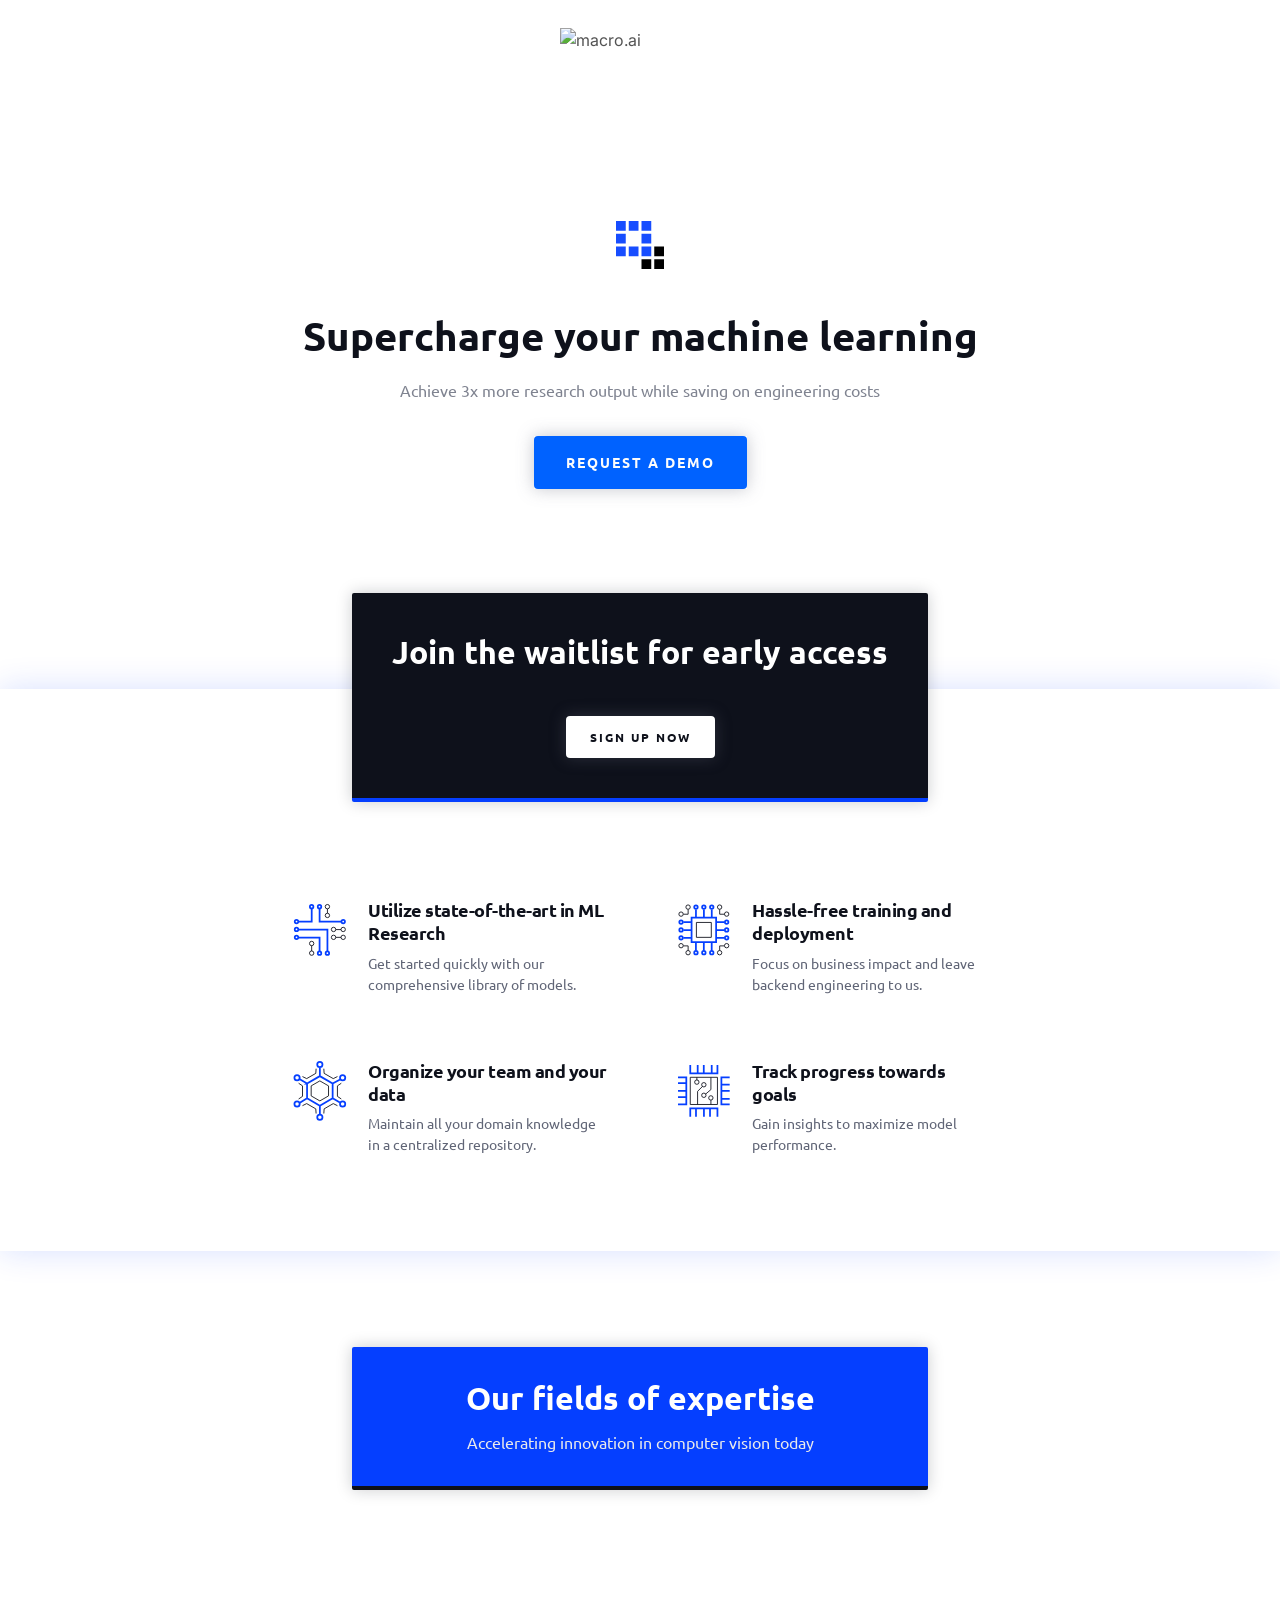
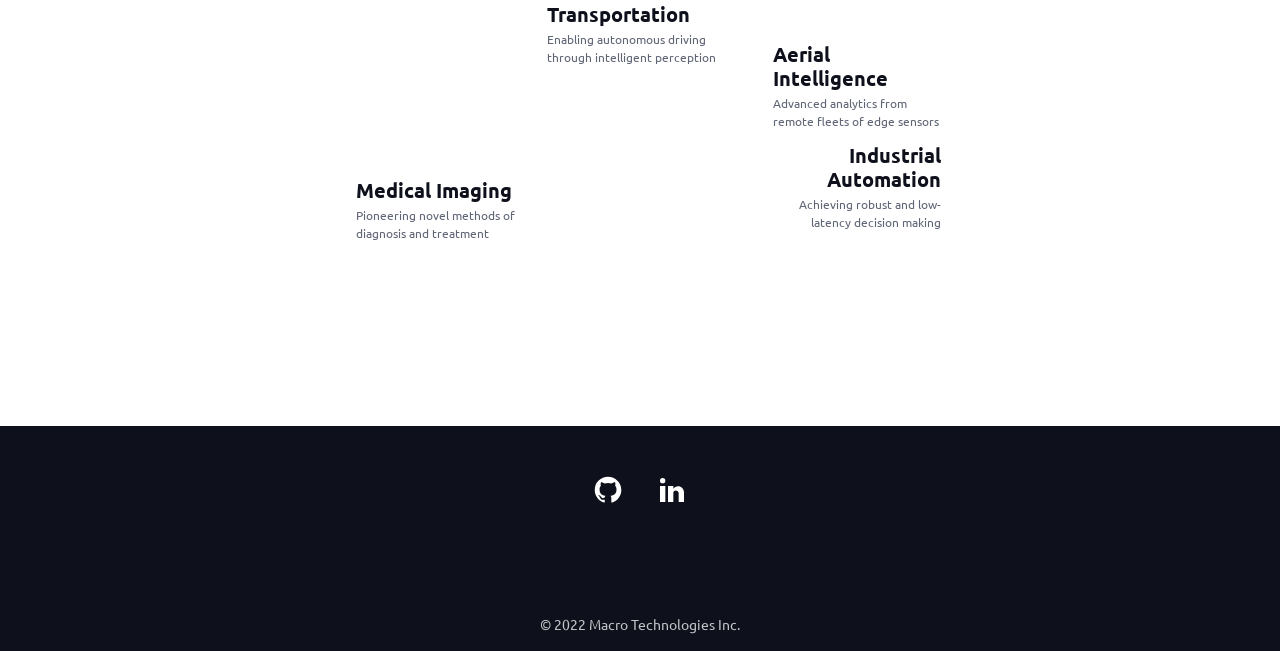
==== commit 16427750: "Deploying to gh-pages from @ macro-plasmic/macro-website2@07741c28adf67fc3ad5fec80daa114a303f3896c 🚀" ====
--- a/index.html
+++ b/index.html
@@ -1,9 +1,9 @@
-<!DOCTYPE html><html><head><meta name="viewport" content="width=device-width"/><meta charSet="utf-8"/><meta name="twitter:card" content="summary"/><title>Macro.ai</title><meta property="og:title" content="Macro.ai"/><meta name="next-head-count" content="5"/><noscript data-n-css=""></noscript><script defer="" nomodule="" src="/_next/static/chunks/polyfills-5cd94c89d3acac5f.js"></script><script src="/_next/static/chunks/webpack-2e51481b1d484a05.js" defer=""></script><script src="/_next/static/chunks/framework-a0992c1421fb9c84.js" defer=""></script><script src="/_next/static/chunks/main-a4d9e436b9a532ca.js" defer=""></script><script src="/_next/static/chunks/pages/_app-0065203e2706de25.js" defer=""></script><script src="/_next/static/chunks/983-69a7b8039a6a0e0f.js" defer=""></script><script src="/_next/static/chunks/pages/%5B%5B...catchall%5D%5D-e8bf14f95b79e4b1.js" defer=""></script><script src="/_next/static/0ZzbtYRpkXBNTZeZyoXhT/_buildManifest.js" defer=""></script><script src="/_next/static/0ZzbtYRpkXBNTZeZyoXhT/_ssgManifest.js" defer=""></script><script src="/_next/static/0ZzbtYRpkXBNTZeZyoXhT/_middlewareManifest.js" defer=""></script></head><body><div id="__next" data-reactroot=""><style>
+<!DOCTYPE html><html><head><meta name="viewport" content="width=device-width"/><meta charSet="utf-8"/><meta name="twitter:card" content="summary"/><title>Macro.ai</title><meta property="og:title" content="Macro.ai"/><meta name="next-head-count" content="5"/><noscript data-n-css=""></noscript><script defer="" nomodule="" src="/_next/static/chunks/polyfills-5cd94c89d3acac5f.js"></script><script src="/_next/static/chunks/webpack-df4cf1c8d23aa877.js" defer=""></script><script src="/_next/static/chunks/framework-a0992c1421fb9c84.js" defer=""></script><script src="/_next/static/chunks/main-a4d9e436b9a532ca.js" defer=""></script><script src="/_next/static/chunks/pages/_app-0065203e2706de25.js" defer=""></script><script src="/_next/static/chunks/983-343882e09bdeb363.js" defer=""></script><script src="/_next/static/chunks/pages/%5B%5B...catchall%5D%5D-884f293188344718.js" defer=""></script><script src="/_next/static/1e735qsTttZpRJq3DoPhK/_buildManifest.js" defer=""></script><script src="/_next/static/1e735qsTttZpRJq3DoPhK/_ssgManifest.js" defer=""></script><script src="/_next/static/1e735qsTttZpRJq3DoPhK/_middlewareManifest.js" defer=""></script></head><body><div id="__next" data-reactroot=""><style>
     @import url('https://fonts.googleapis.com/css2?family=Inter%3Aital%2Cwght%400%2C400%3B0%2C600%3B0%2C700%3B0%2C900&family=Inconsolata%3Aital%2Cwght%400%2C400%3B0%2C600%3B0%2C700%3B0%2C900&family=Ubuntu%3Aital%2Cwght%400%2C400%3B0%2C500%3B0%2C700&display=swap');
     .__wab_flex-container{display:flex;flex:1;align-self:stretch;pointer-events:none}.__wab_flex-container>*{pointer-events:auto}.__wab_slot{display:contents}.__wab_slot-string-wrapper{position:relative}.__wab_passthrough{display:contents}.__wab_img-wrapper{position:relative;display:inherit;flex-direction:column;overflow:hidden;flex-shrink:0}.__wab_slot>.__wab_img-wrapper{display:block}.__wab_passthrough>.__wab_img-wrapper{display:block}.__wab_img-spacer-svg{display:block;margin:0;border:0;padding:0}.__wab_img{position:absolute;top:0;left:0;bottom:0;right:0;margin:0;padding:0;border:0;display:block;width:100%;min-width:100%;max-width:100%;min-height:100%;max-height:100%;box-sizing:border-box}.__wab_picture{display:contents}
 :where(.plasmic_default__all){display:block;white-space:inherit;grid-row:auto;grid-column:auto;position:relative;background:0 0;background-size:100% 100%;background-repeat:no-repeat;box-shadow:none;box-sizing:border-box;text-decoration-line:none;margin:0;border-width:0}:where(.plasmic_default__img){display:inline-block}:where(.plasmic_default__li){display:list-item}:where(.plasmic_default__span){display:inline;position:static;font-family:inherit;line-height:inherit;font-size:inherit;font-style:inherit;font-weight:inherit;color:inherit;text-transform:inherit}:where(.plasmic_default__input){font-family:inherit;line-height:inherit;font-size:inherit;font-style:inherit;font-weight:inherit;color:inherit;text-transform:inherit;background-image:linear-gradient(#fff,#fff);padding:2px;border:1px solid #d3d3d3}:where(.plasmic_default__textarea){font-family:inherit;line-height:inherit;font-size:inherit;font-style:inherit;font-weight:inherit;color:inherit;text-transform:inherit;padding:2px;border:1px solid #d3d3d3}:where(.plasmic_default__button){font-family:inherit;line-height:inherit;font-size:inherit;font-style:inherit;font-weight:inherit;color:inherit;text-transform:inherit;background-image:none;align-items:flex-start;text-align:center;padding:2px 6px;border:1px solid #d3d3d3}:where(.plasmic_default__code){font-family:inherit;line-height:inherit}:where(.plasmic_default__pre){font-family:inherit;line-height:inherit}:where(.plasmic_default__p){font-family:inherit;line-height:inherit;font-size:inherit;font-style:inherit;font-weight:inherit;color:inherit;text-transform:inherit}:where(.plasmic_default__h1){font-size:inherit;font-weight:inherit}:where(.plasmic_default__h2){font-size:inherit;font-weight:inherit}:where(.plasmic_default__h3){font-size:inherit;font-weight:inherit}:where(.plasmic_default__h4){font-size:inherit;font-weight:inherit}:where(.plasmic_default__h5){font-size:inherit;font-weight:inherit}:where(.plasmic_default__h6){font-size:inherit;font-weight:inherit}:where(.plasmic_default__address){font-style:inherit}:where(.plasmic_default__a){color:inherit}:where(.plasmic_default__ol){list-style-type:none;padding:0}:where(.plasmic_default__ul){list-style-type:none;padding:0}:where(.plasmic_default__select){padding:2px 6px}.plasmic_default__component_wrapper{display:grid}.plasmic_default__inline{display:inline}.plasmic_page_wrapper{display:flex;width:100%;min-height:100vh;align-items:stretch;align-self:start}.plasmic_page_wrapper>*{height:auto!important}
 .plasmic_tokens{--token--IdKtv5P_Y2Eo1:Ubuntu;--plasmic-token-default-text:var(--token--IdKtv5P_Y2Eo1);--token-_xVEwz6I4:#000C33;--plasmic-token-blue-ribbon-000:var(--token-_xVEwz6I4);--token-tQ0zHLm0s:#00155C;--plasmic-token-blue-ribbon-100:var(--token-tQ0zHLm0s);--token-dCoPWNLs8:#001E7F;--plasmic-token-blue-ribbon-200:var(--token-dCoPWNLs8);--token-ZoMPppqwO:#002DC2;--plasmic-token-blue-ribbon-300:var(--token-ZoMPppqwO);--token-LU2GCVbgd:#053FFF;--plasmic-token-blue-ribbon-400:var(--token-LU2GCVbgd);--token--K_uyS4cy:#4772FF;--plasmic-token-blue-ribbon-500:var(--token--K_uyS4cy);--token-3MacvX267:#85A1FF;--plasmic-token-blue-ribbon-600:var(--token-3MacvX267);--token-syCjQ65Dc:#C2D0FF;--plasmic-token-blue-ribbon-700:var(--token-syCjQ65Dc);--token-V8wnvOWKt:#E5EBFF;--plasmic-token-blue-ribbon-800:var(--token-V8wnvOWKt);--token-tLNPuGasp:#F5F7FF;--plasmic-token-blue-ribbon-900:var(--token-tLNPuGasp);--token-7PnZzM4sY:1px;--plasmic-token-small-00:var(--token-7PnZzM4sY);--token-xVcIYYmW7:2px;--plasmic-token-small-05:var(--token-xVcIYYmW7);--token-24TlQCvAB:4px;--plasmic-token-small-10:var(--token-24TlQCvAB);--token-TeQLkEYRx:6px;--plasmic-token-small-15:var(--token-TeQLkEYRx);--token-tmncZzQ-V:8px;--plasmic-token-small-20:var(--token-tmncZzQ-V);--token-76clPhW0y:10px;--plasmic-token-small-25:var(--token-76clPhW0y);--token-gweFMBGgS:12px;--plasmic-token-small-30:var(--token-gweFMBGgS);--token-rShB5hpi4:14px;--plasmic-token-small-35:var(--token-rShB5hpi4);--token-RzWhvqVga:1rem;--plasmic-token-small-40:var(--token-RzWhvqVga);--token-6x4Uzr4AF:1.25rem;--plasmic-token-small-45:var(--token-6x4Uzr4AF);--token-_tJepDmmP:1.5rem;--plasmic-token-small-50:var(--token-_tJepDmmP);--token-T1SR-t7fw:1.75rem;--plasmic-token-small-55:var(--token-T1SR-t7fw);--token-cemCoyFSO:2rem;--plasmic-token-small-60:var(--token-cemCoyFSO);--token-knnGiMmfs:2.25rem;--plasmic-token-medium-00:var(--token-knnGiMmfs);--token-TO5OO39DB:2.25rem;--plasmic-token-medium-05:var(--token-TO5OO39DB);--token-2OB0HgxHp:2.5rem;--plasmic-token-medium-10:var(--token-2OB0HgxHp);--token-wsTWigGrz:2.75rem;--plasmic-token-medium-15:var(--token-wsTWigGrz);--token-V1S9yfOYp:3rem;--plasmic-token-medium-20:var(--token-V1S9yfOYp);--token--GF_rxWUk:3.5rem;--plasmic-token-medium-25:var(--token--GF_rxWUk);--token-B31dqWygk:var(--token-4lwPFYxAu);--plasmic-token-white:var(--token-B31dqWygk);--token-RXrXVPosO:4rem;--plasmic-token-medium-31:var(--token-RXrXVPosO);--token-yde0XtEa3:5rem;--plasmic-token-medium-35:var(--token-yde0XtEa3);--token-GSzDbkk8g:6rem;--plasmic-token-medium-40:var(--token-GSzDbkk8g);--token-i8Xk5AeYR:7rem;--plasmic-token-medium-45:var(--token-i8Xk5AeYR);--token-BtNXfACl0:8rem;--plasmic-token-medium-50:var(--token-BtNXfACl0);--token-7uNzMABtk:10rem;--plasmic-token-medium-55:var(--token-7uNzMABtk);--token-LEBqHiW5e:12rem;--plasmic-token-medium-60:var(--token-LEBqHiW5e);--token-1AKy4GHQL:14rem;--plasmic-token-medium-65:var(--token-1AKy4GHQL);--token-9bWyquty2:16rem;--plasmic-token-medium-70:var(--token-9bWyquty2);--token-RoMvcvXhw:100%;--plasmic-token-tight:var(--token-RoMvcvXhw);--token-KR7c3iaNI:120%;--plasmic-token-condensed:var(--token-KR7c3iaNI);--token-bZdBcbaGv:130%;--plasmic-token-normal:var(--token-bZdBcbaGv);--token-JDk9eYuoN:150%;--plasmic-token-spread:var(--token-JDk9eYuoN);--token-sdVs5MVKX:#0E111B;--plasmic-token-vulcan-000:var(--token-sdVs5MVKX);--token-5Fflj8sRC:#33394C;--plasmic-token-vulcan-100:var(--token-5Fflj8sRC);--token-Ax3aUsHjR:#606576;--plasmic-token-vulcan-200:var(--token-Ax3aUsHjR);--token-IKy-NE_Df:#7F8390;--plasmic-token-vulcan-300:var(--token-IKy-NE_Df);--token-Oi3zx5FhB:#A0A1A7;--plasmic-token-vulcan-400:var(--token-Oi3zx5FhB);--token-XJv0Bp5fF:#C2C3C7;--plasmic-token-vulcan-500:var(--token-XJv0Bp5fF);--token-APd2LvtTY:#DDDDDF;--plasmic-token-vulcan-600:var(--token-APd2LvtTY);--token-P6eviOTRo:#EAEAEB;--plasmic-token-vulcan-700:var(--token-P6eviOTRo);--token-I84Yu-DL5:#F7F7F8;--plasmic-token-vulcan-800:var(--token-I84Yu-DL5);--token-GJiBb0Ew1:#FCFCFC;--plasmic-token-vulcan-900:var(--token-GJiBb0Ew1);--token-ws8xh0od4:8px;--plasmic-token-00:var(--token-ws8xh0od4);--token-eVgHq7_LU:9px;--plasmic-token-10:var(--token-eVgHq7_LU);--token-iZah3HZQh:10px;--plasmic-token-20:var(--token-iZah3HZQh);--token-xGyr3_iLa:11px;--plasmic-token-30:var(--token-xGyr3_iLa);--token-rdcVJS3sX:12px;--plasmic-token-40:var(--token-rdcVJS3sX);--token-22j3dZU5g:14px;--plasmic-token-50:var(--token-22j3dZU5g);--token-nI72VW5bi:16px;--plasmic-token-60:var(--token-nI72VW5bi);--token-QT_CsNhHI:18px;--plasmic-token-70:var(--token-QT_CsNhHI);--token-6Gw-yS2We:20px;--plasmic-token-80:var(--token-6Gw-yS2We);--token-QhW3dUg4V:22px;--plasmic-token-90:var(--token-QhW3dUg4V);--token-nQSekSAFb:24px;--plasmic-token-100:var(--token-nQSekSAFb);--token-ZYwSdHGfN:28px;--plasmic-token-110:var(--token-ZYwSdHGfN);--token-4ugRGk6Tw:32px;--plasmic-token-120:var(--token-4ugRGk6Tw);--token-_saKg_Qn_:36px;--plasmic-token-130:var(--token-_saKg_Qn_);--token-_okkhiyuV:40px;--plasmic-token-140:var(--token-_okkhiyuV);--token-Rx9jNZMcm:44px;--plasmic-token-150:var(--token-Rx9jNZMcm);--token-hctqumSTn:48px;--plasmic-token-160:var(--token-hctqumSTn);--token-CxDSD2YPX:56px;--plasmic-token-170:var(--token-CxDSD2YPX);--token-HaYrFUy8L:64px;--plasmic-token-180:var(--token-HaYrFUy8L);--token-ZkNACKjGq:72px;--plasmic-token-190:var(--token-ZkNACKjGq);--token-RUCxAzwTY:80px;--plasmic-token-200:var(--token-RUCxAzwTY);--token-4lwPFYxAu:#FFFFFFE6;--plasmic-token-white-90:var(--token-4lwPFYxAu)}@media (max-width:1920px){.plasmic_tokens{--token-4lwPFYxAu:#FFFFFF;--plasmic-token-white-90:var(--token-4lwPFYxAu)}}@media (min-width:0px) and (max-width:767px){.plasmic_tokens{--token-4lwPFYxAu:#FFFFFF;--plasmic-token-white-90:var(--token-4lwPFYxAu)}}.plasmic_default_styles{--mixin-wXwmskyhPeQgMJ_font-family:"Inter";--mixin-wXwmskyhPeQgMJ_font-size:16px;--mixin-wXwmskyhPeQgMJ_font-weight:400;--mixin-wXwmskyhPeQgMJ_font-style:normal;--mixin-wXwmskyhPeQgMJ_color:#535353;--mixin-wXwmskyhPeQgMJ_text-align:left;--mixin-wXwmskyhPeQgMJ_text-transform:none;--mixin-wXwmskyhPeQgMJ_line-height:1.5;--mixin-wXwmskyhPeQgMJ_letter-spacing:normal;--mixin-wXwmskyhPeQgMJ_white-space:pre-wrap;--mixin-wXwmskyhPeQgMJ_user-select:text;--mixin-wXwmskyhPeQgMJ_text-decoration-line:none;--mixin-wXwmskyhPeQgMJ_text-overflow:clip;--mixin-INxM8cU4vT2frS_color:#000000;--mixin-INxM8cU4vT2frS_font-weight:900;--mixin-INxM8cU4vT2frS_font-size:72px;--mixin-INxM8cU4vT2frS_line-height:1;--mixin-INxM8cU4vT2frS_letter-spacing:-4px;--mixin--CaFCyaR4kCGBT_font-family:"Inter";--mixin--CaFCyaR4kCGBT_color:#000000;--mixin--CaFCyaR4kCGBT_font-size:48px;--mixin--CaFCyaR4kCGBT_font-weight:700;--mixin--CaFCyaR4kCGBT_letter-spacing:-1px;--mixin--CaFCyaR4kCGBT_line-height:1.1;--mixin-Gg2vNuB2PMY848_color:#0070f3;--mixin-mIonr6Db7uJGeG_font-family:"Inter";--mixin-mIonr6Db7uJGeG_color:#000000;--mixin-mIonr6Db7uJGeG_font-size:32px;--mixin-mIonr6Db7uJGeG_font-weight:600;--mixin-mIonr6Db7uJGeG_letter-spacing:-0.8px;--mixin-mIonr6Db7uJGeG_line-height:1.2;--mixin-Z3UGW_NYpE7V8I_font-family:"Inter";--mixin-Z3UGW_NYpE7V8I_color:#000000;--mixin-Z3UGW_NYpE7V8I_font-size:24px;--mixin-Z3UGW_NYpE7V8I_font-weight:600;--mixin-Z3UGW_NYpE7V8I_letter-spacing:-0.5px;--mixin-Z3UGW_NYpE7V8I_line-height:1.3;--mixin-thO5QbVPKSfeC5_background:linear-gradient(#f8f8f8, #f8f8f8);--mixin-thO5QbVPKSfeC5_border-bottom-color:#dddddd;--mixin-thO5QbVPKSfeC5_border-bottom-style:solid;--mixin-thO5QbVPKSfeC5_border-bottom-width:1px;--mixin-thO5QbVPKSfeC5_border-left-color:#dddddd;--mixin-thO5QbVPKSfeC5_border-left-style:solid;--mixin-thO5QbVPKSfeC5_border-left-width:1px;--mixin-thO5QbVPKSfeC5_border-right-color:#dddddd;--mixin-thO5QbVPKSfeC5_border-right-style:solid;--mixin-thO5QbVPKSfeC5_border-right-width:1px;--mixin-thO5QbVPKSfeC5_border-top-color:#dddddd;--mixin-thO5QbVPKSfeC5_border-top-style:solid;--mixin-thO5QbVPKSfeC5_border-top-width:1px;--mixin-thO5QbVPKSfeC5_border-bottom-left-radius:3px;--mixin-thO5QbVPKSfeC5_border-bottom-right-radius:3px;--mixin-thO5QbVPKSfeC5_border-top-left-radius:3px;--mixin-thO5QbVPKSfeC5_border-top-right-radius:3px;--mixin-thO5QbVPKSfeC5_font-family:"Inconsolata";--mixin-thO5QbVPKSfeC5_padding-bottom:1px;--mixin-thO5QbVPKSfeC5_padding-left:4px;--mixin-thO5QbVPKSfeC5_padding-right:4px;--mixin-thO5QbVPKSfeC5_padding-top:1px;--mixin-gYQbbmABWGWx9O_border-left-color:#dddddd;--mixin-gYQbbmABWGWx9O_border-left-style:solid;--mixin-gYQbbmABWGWx9O_border-left-width:3px;--mixin-gYQbbmABWGWx9O_color:#888888;--mixin-gYQbbmABWGWx9O_padding-left:10px;--mixin-j8EoYX3e2-Qi4U_background:linear-gradient(#f8f8f8, #f8f8f8);--mixin-j8EoYX3e2-Qi4U_border-bottom-color:#dddddd;--mixin-j8EoYX3e2-Qi4U_border-bottom-style:solid;--mixin-j8EoYX3e2-Qi4U_border-bottom-width:1px;--mixin-j8EoYX3e2-Qi4U_border-left-color:#dddddd;--mixin-j8EoYX3e2-Qi4U_border-left-style:solid;--mixin-j8EoYX3e2-Qi4U_border-left-width:1px;--mixin-j8EoYX3e2-Qi4U_border-right-color:#dddddd;--mixin-j8EoYX3e2-Qi4U_border-right-style:solid;--mixin-j8EoYX3e2-Qi4U_border-right-width:1px;--mixin-j8EoYX3e2-Qi4U_border-top-color:#dddddd;--mixin-j8EoYX3e2-Qi4U_border-top-style:solid;--mixin-j8EoYX3e2-Qi4U_border-top-width:1px;--mixin-j8EoYX3e2-Qi4U_border-bottom-left-radius:3px;--mixin-j8EoYX3e2-Qi4U_border-bottom-right-radius:3px;--mixin-j8EoYX3e2-Qi4U_border-top-left-radius:3px;--mixin-j8EoYX3e2-Qi4U_border-top-right-radius:3px;--mixin-j8EoYX3e2-Qi4U_font-family:"Inconsolata";--mixin-j8EoYX3e2-Qi4U_padding-bottom:3px;--mixin-j8EoYX3e2-Qi4U_padding-left:6px;--mixin-j8EoYX3e2-Qi4U_padding-right:6px;--mixin-j8EoYX3e2-Qi4U_padding-top:3px;--mixin-48WgqzqSTVVMLQ_display:flex;--mixin-48WgqzqSTVVMLQ_flex-direction:column;--mixin-48WgqzqSTVVMLQ_align-items:stretch;--mixin-48WgqzqSTVVMLQ_justify-content:flex-start;--mixin-48WgqzqSTVVMLQ_list-style-position:outside;--mixin-48WgqzqSTVVMLQ_padding-left:40px;--mixin-48WgqzqSTVVMLQ_position:relative;--mixin-48WgqzqSTVVMLQ_list-style-type:disc;--mixin-SElewJuQO7f8Jd_display:flex;--mixin-SElewJuQO7f8Jd_flex-direction:column;--mixin-SElewJuQO7f8Jd_align-items:stretch;--mixin-SElewJuQO7f8Jd_justify-content:flex-start;--mixin-SElewJuQO7f8Jd_list-style-position:outside;--mixin-SElewJuQO7f8Jd_padding-left:40px;--mixin-SElewJuQO7f8Jd_position:relative;--mixin-SElewJuQO7f8Jd_list-style-type:decimal;--mixin-xsdzzyzA7btQYj_font-family:"Inter";--mixin-xsdzzyzA7btQYj_color:#000000;--mixin-xsdzzyzA7btQYj_font-size:20px;--mixin-xsdzzyzA7btQYj_font-weight:600;--mixin-xsdzzyzA7btQYj_letter-spacing:-0.3px;--mixin-xsdzzyzA7btQYj_line-height:1.5;--mixin-DvoE0396mUgGCB_font-family:"Inter";--mixin-DvoE0396mUgGCB_color:#000000;--mixin-DvoE0396mUgGCB_font-size:16px;--mixin-DvoE0396mUgGCB_font-weight:600;--mixin-DvoE0396mUgGCB_line-height:1.5;--mixin-7Z0Mq7ZfO5XFn6_color:#3291ff}.plasmic_mixins{--mixin-PIPCeuwMv_box-shadow:0px 0px 16px 0px #6065765C;--plasmic-mixin-cta-button_box-shadow:var(--mixin-PIPCeuwMv_box-shadow);--mixin-AkWV-L2y6_box-shadow:0px 0px 16px 0px #0E111B36;--plasmic-mixin-cta-container_box-shadow:var(--mixin-AkWV-L2y6_box-shadow)}.root_reset_i42j7eTZyeiiTfpdBSnMJu{font-family:var(--mixin-wXwmskyhPeQgMJ_font-family);font-size:var(--mixin-wXwmskyhPeQgMJ_font-size);font-weight:var(--mixin-wXwmskyhPeQgMJ_font-weight);font-style:var(--mixin-wXwmskyhPeQgMJ_font-style);color:var(--mixin-wXwmskyhPeQgMJ_color);text-align:var(--mixin-wXwmskyhPeQgMJ_text-align);text-transform:var(--mixin-wXwmskyhPeQgMJ_text-transform);line-height:var(--mixin-wXwmskyhPeQgMJ_line-height);letter-spacing:var(--mixin-wXwmskyhPeQgMJ_letter-spacing);white-space:var(--mixin-wXwmskyhPeQgMJ_white-space)}:where(.root_reset_i42j7eTZyeiiTfpdBSnMJu .plasmic_default__h1),:where(.root_reset_i42j7eTZyeiiTfpdBSnMJu .h1),:where(.root_reset_i42j7eTZyeiiTfpdBSnMJu.plasmic_default__h1){color:var(--mixin-INxM8cU4vT2frS_color);font-weight:var(--mixin-INxM8cU4vT2frS_font-weight);font-size:var(--mixin-INxM8cU4vT2frS_font-size);line-height:var(--mixin-INxM8cU4vT2frS_line-height);letter-spacing:var(--mixin-INxM8cU4vT2frS_letter-spacing)}:where(.root_reset_i42j7eTZyeiiTfpdBSnMJu .plasmic_default__h2),:where(.root_reset_i42j7eTZyeiiTfpdBSnMJu .h2),:where(.root_reset_i42j7eTZyeiiTfpdBSnMJu.plasmic_default__h2){font-family:var(--mixin--CaFCyaR4kCGBT_font-family);color:var(--mixin--CaFCyaR4kCGBT_color);font-size:var(--mixin--CaFCyaR4kCGBT_font-size);font-weight:var(--mixin--CaFCyaR4kCGBT_font-weight);letter-spacing:var(--mixin--CaFCyaR4kCGBT_letter-spacing);line-height:var(--mixin--CaFCyaR4kCGBT_line-height)}:where(.root_reset_i42j7eTZyeiiTfpdBSnMJu .plasmic_default__a),:where(.root_reset_i42j7eTZyeiiTfpdBSnMJu .a),:where(.root_reset_i42j7eTZyeiiTfpdBSnMJu.plasmic_default__a){color:var(--mixin-Gg2vNuB2PMY848_color)}:where(.root_reset_i42j7eTZyeiiTfpdBSnMJu .plasmic_default__h3),:where(.root_reset_i42j7eTZyeiiTfpdBSnMJu .h3),:where(.root_reset_i42j7eTZyeiiTfpdBSnMJu.plasmic_default__h3){font-family:var(--mixin-mIonr6Db7uJGeG_font-family);color:var(--mixin-mIonr6Db7uJGeG_color);font-size:var(--mixin-mIonr6Db7uJGeG_font-size);font-weight:var(--mixin-mIonr6Db7uJGeG_font-weight);letter-spacing:var(--mixin-mIonr6Db7uJGeG_letter-spacing);line-height:var(--mixin-mIonr6Db7uJGeG_line-height)}:where(.root_reset_i42j7eTZyeiiTfpdBSnMJu .plasmic_default__h4),:where(.root_reset_i42j7eTZyeiiTfpdBSnMJu .h4),:where(.root_reset_i42j7eTZyeiiTfpdBSnMJu.plasmic_default__h4){font-family:var(--mixin-Z3UGW_NYpE7V8I_font-family);color:var(--mixin-Z3UGW_NYpE7V8I_color);font-size:var(--mixin-Z3UGW_NYpE7V8I_font-size);font-weight:var(--mixin-Z3UGW_NYpE7V8I_font-weight);letter-spacing:var(--mixin-Z3UGW_NYpE7V8I_letter-spacing);line-height:var(--mixin-Z3UGW_NYpE7V8I_line-height)}:where(.root_reset_i42j7eTZyeiiTfpdBSnMJu .plasmic_default__code),:where(.root_reset_i42j7eTZyeiiTfpdBSnMJu .code),:where(.root_reset_i42j7eTZyeiiTfpdBSnMJu.plasmic_default__code){background:var(--mixin-thO5QbVPKSfeC5_background);font-family:var(--mixin-thO5QbVPKSfeC5_font-family);border-radius:var(--mixin-thO5QbVPKSfeC5_border-top-left-radius) var(--mixin-thO5QbVPKSfeC5_border-top-right-radius) var(--mixin-thO5QbVPKSfeC5_border-bottom-right-radius) var(--mixin-thO5QbVPKSfeC5_border-bottom-left-radius);padding:var(--mixin-thO5QbVPKSfeC5_padding-top) var(--mixin-thO5QbVPKSfeC5_padding-right) var(--mixin-thO5QbVPKSfeC5_padding-bottom) var(--mixin-thO5QbVPKSfeC5_padding-left);border-top:var(--mixin-thO5QbVPKSfeC5_border-top-width) var(--mixin-thO5QbVPKSfeC5_border-top-style) var(--mixin-thO5QbVPKSfeC5_border-top-color);border-right:var(--mixin-thO5QbVPKSfeC5_border-right-width) var(--mixin-thO5QbVPKSfeC5_border-right-style) var(--mixin-thO5QbVPKSfeC5_border-right-color);border-bottom:var(--mixin-thO5QbVPKSfeC5_border-bottom-width) var(--mixin-thO5QbVPKSfeC5_border-bottom-style) var(--mixin-thO5QbVPKSfeC5_border-bottom-color);border-left:var(--mixin-thO5QbVPKSfeC5_border-left-width) var(--mixin-thO5QbVPKSfeC5_border-left-style) var(--mixin-thO5QbVPKSfeC5_border-left-color)}:where(.root_reset_i42j7eTZyeiiTfpdBSnMJu .plasmic_default__blockquote),:where(.root_reset_i42j7eTZyeiiTfpdBSnMJu .blockquote),:where(.root_reset_i42j7eTZyeiiTfpdBSnMJu.plasmic_default__blockquote){color:var(--mixin-gYQbbmABWGWx9O_color);padding-left:var(--mixin-gYQbbmABWGWx9O_padding-left);border-left:var(--mixin-gYQbbmABWGWx9O_border-left-width) var(--mixin-gYQbbmABWGWx9O_border-left-style) var(--mixin-gYQbbmABWGWx9O_border-left-color)}:where(.root_reset_i42j7eTZyeiiTfpdBSnMJu .plasmic_default__pre),:where(.root_reset_i42j7eTZyeiiTfpdBSnMJu .pre),:where(.root_reset_i42j7eTZyeiiTfpdBSnMJu.plasmic_default__pre){background:var(--mixin-j8EoYX3e2-Qi4U_background);font-family:var(--mixin-j8EoYX3e2-Qi4U_font-family);border-radius:var(--mixin-j8EoYX3e2-Qi4U_border-top-left-radius) var(--mixin-j8EoYX3e2-Qi4U_border-top-right-radius) var(--mixin-j8EoYX3e2-Qi4U_border-bottom-right-radius) var(--mixin-j8EoYX3e2-Qi4U_border-bottom-left-radius);padding:var(--mixin-j8EoYX3e2-Qi4U_padding-top) var(--mixin-j8EoYX3e2-Qi4U_padding-right) var(--mixin-j8EoYX3e2-Qi4U_padding-bottom) var(--mixin-j8EoYX3e2-Qi4U_padding-left);border-top:var(--mixin-j8EoYX3e2-Qi4U_border-top-width) var(--mixin-j8EoYX3e2-Qi4U_border-top-style) var(--mixin-j8EoYX3e2-Qi4U_border-top-color);border-right:var(--mixin-j8EoYX3e2-Qi4U_border-right-width) var(--mixin-j8EoYX3e2-Qi4U_border-right-style) var(--mixin-j8EoYX3e2-Qi4U_border-right-color);border-bottom:var(--mixin-j8EoYX3e2-Qi4U_border-bottom-width) var(--mixin-j8EoYX3e2-Qi4U_border-bottom-style) var(--mixin-j8EoYX3e2-Qi4U_border-bottom-color);border-left:var(--mixin-j8EoYX3e2-Qi4U_border-left-width) var(--mixin-j8EoYX3e2-Qi4U_border-left-style) var(--mixin-j8EoYX3e2-Qi4U_border-left-color)}:where(.root_reset_i42j7eTZyeiiTfpdBSnMJu .plasmic_default__ul),:where(.root_reset_i42j7eTZyeiiTfpdBSnMJu .ul),:where(.root_reset_i42j7eTZyeiiTfpdBSnMJu.plasmic_default__ul){display:var(--mixin-48WgqzqSTVVMLQ_display);flex-direction:var(--mixin-48WgqzqSTVVMLQ_flex-direction);align-items:var(--mixin-48WgqzqSTVVMLQ_align-items);justify-content:var(--mixin-48WgqzqSTVVMLQ_justify-content);list-style-position:var(--mixin-48WgqzqSTVVMLQ_list-style-position);padding-left:var(--mixin-48WgqzqSTVVMLQ_padding-left);position:var(--mixin-48WgqzqSTVVMLQ_position);list-style-type:var(--mixin-48WgqzqSTVVMLQ_list-style-type);flex-column-gap:var(--mixin-48WgqzqSTVVMLQ_flex-column-gap)}:where(.root_reset_i42j7eTZyeiiTfpdBSnMJu .plasmic_default__ol),:where(.root_reset_i42j7eTZyeiiTfpdBSnMJu .ol),:where(.root_reset_i42j7eTZyeiiTfpdBSnMJu.plasmic_default__ol){display:var(--mixin-SElewJuQO7f8Jd_display);flex-direction:var(--mixin-SElewJuQO7f8Jd_flex-direction);align-items:var(--mixin-SElewJuQO7f8Jd_align-items);justify-content:var(--mixin-SElewJuQO7f8Jd_justify-content);list-style-position:var(--mixin-SElewJuQO7f8Jd_list-style-position);padding-left:var(--mixin-SElewJuQO7f8Jd_padding-left);position:var(--mixin-SElewJuQO7f8Jd_position);list-style-type:var(--mixin-SElewJuQO7f8Jd_list-style-type);flex-column-gap:var(--mixin-SElewJuQO7f8Jd_flex-column-gap)}:where(.root_reset_i42j7eTZyeiiTfpdBSnMJu .plasmic_default__h5),:where(.root_reset_i42j7eTZyeiiTfpdBSnMJu .h5),:where(.root_reset_i42j7eTZyeiiTfpdBSnMJu.plasmic_default__h5){font-family:var(--mixin-xsdzzyzA7btQYj_font-family);color:var(--mixin-xsdzzyzA7btQYj_color);font-size:var(--mixin-xsdzzyzA7btQYj_font-size);font-weight:var(--mixin-xsdzzyzA7btQYj_font-weight);letter-spacing:var(--mixin-xsdzzyzA7btQYj_letter-spacing);line-height:var(--mixin-xsdzzyzA7btQYj_line-height)}:where(.root_reset_i42j7eTZyeiiTfpdBSnMJu .plasmic_default__h6),:where(.root_reset_i42j7eTZyeiiTfpdBSnMJu .h6),:where(.root_reset_i42j7eTZyeiiTfpdBSnMJu.plasmic_default__h6){font-family:var(--mixin-DvoE0396mUgGCB_font-family);color:var(--mixin-DvoE0396mUgGCB_color);font-size:var(--mixin-DvoE0396mUgGCB_font-size);font-weight:var(--mixin-DvoE0396mUgGCB_font-weight);line-height:var(--mixin-DvoE0396mUgGCB_line-height)}:where(.root_reset_i42j7eTZyeiiTfpdBSnMJu .plasmic_default__a:hover),:where(.root_reset_i42j7eTZyeiiTfpdBSnMJu .a:hover),:where(.root_reset_i42j7eTZyeiiTfpdBSnMJu.plasmic_default__a:hover){color:var(--mixin-7Z0Mq7ZfO5XFn6_color)}
-.LandingPage__root__wtc4R{display:flex;flex-direction:column;position:relative;width:100%;height:100%;overflow-x:hidden;justify-content:center;align-items:center;padding-left:0;padding-bottom:0;min-width:0;min-height:0}.LandingPage__main__bNnMk{display:flex;position:relative;flex-direction:column;align-items:flex-start;justify-content:flex-start;width:100%;height:100%;max-width:100%;background:0 0;min-width:0;min-height:0}.LandingPage__header__hyQdP.__wab_instance{position:fixed;top:0;left:0;right:0;z-index:999}.LandingPage__section__ovMdp{display:flex;position:relative;flex-direction:column;align-items:center;justify-content:flex-start;width:100%;height:auto;max-width:100%;margin-bottom:0;background:url(https://site-assets.plasmic.app/db49daf56772fd910a5cf4d1d79c9b53.jpg) top 50% left 50%/cover no-repeat;min-width:0;padding:10rem 16px 148px}@media (max-width:1920px){.LandingPage__section__ovMdp{padding:5rem 0 12rem}}@media (max-width:1280px){.LandingPage__section__ovMdp{padding:5rem 0 12rem}}@media (min-width:0px) and (max-width:767px){.LandingPage__section__ovMdp{padding:5rem 0 12rem}}.LandingPage__img__gztNd{position:relative;object-fit:cover;max-width:100%;width:100%;min-width:0}.LandingPage__img__gztNd>picture>img{object-fit:cover}.LandingPage__img__gztNd>.__wab_img-spacer>img{object-fit:cover}@media (max-width:1920px){.LandingPage__img__gztNd{margin:0 0 5rem}}@media (min-width:0px) and (max-width:767px){.LandingPage__img__gztNd{margin:0 0 4rem}}.LandingPage__freeBox__xxXmN{display:flex;position:relative;flex-direction:column;align-items:center;justify-content:center;width:100%;height:auto;max-width:100%;min-width:0;padding:8px}.LandingPage__svg__rcghF{position:relative;object-fit:cover;max-width:100%;width:var(--token-V1S9yfOYp);height:var(--token-V1S9yfOYp);margin-bottom:24px;flex-shrink:0}.LandingPage__cta__t6Zxh.__wab_instance{position:relative}@media (max-width:1280px){.LandingPage__text__pSeng{font-size:var(--token-_okkhiyuV)}}@media (max-width:1280px){.LandingPage__text__nXuos{font-size:var(--token-nI72VW5bi)}}.LandingPage__section__aHuxc{display:flex;position:relative;flex-direction:column;align-items:center;justify-content:flex-start;width:100%;height:auto;max-width:100%;background:url(https://site-assets.plasmic.app/31d918c1c3c2fa922d2b2ac145d9efa3.webp) top 50% left 50%/cover,var(--token-B31dqWygk);margin-top:0;margin-bottom:0;box-shadow:0 0 32px 0 #053fff29;left:auto;top:auto;z-index:10;min-width:0;padding:0 16px 84px}@media (max-width:1920px){.LandingPage__section__aHuxc{padding:0 1rem 8rem}}@media (max-width:1280px){.LandingPage__section__aHuxc{padding:0 0 6rem}}.LandingPage__article__atPcb{width:100%;height:auto;max-width:36rem;box-shadow:0 0 16px 0 #0e111b36;display:flex;position:relative;flex-direction:column;align-items:center;justify-content:center;background:var(--token-sdVs5MVKX);min-width:0;border-radius:2px;padding:24px 32px;margin:-48px 0 84px;border-bottom:4px solid var(--token-LU2GCVbgd)}@media (max-width:1920px){.LandingPage__article__atPcb{max-width:40rem;padding:2rem 4rem;margin:-6rem 0 7rem}}@media (max-width:1280px){.LandingPage__article__atPcb{max-width:36rem;padding:2rem;margin:-6rem 0 6rem}}@media (min-width:0px) and (max-width:767px){.LandingPage__article__atPcb{max-width:24rem;width:90%}}.LandingPage__cta__iyHiG.__wab_instance{max-width:100%;position:relative}.LandingPage__text__y5TR2{margin-bottom:32px}.LandingPage__section___87Zmr{display:grid;position:relative;grid-template-columns:1fr;width:auto;height:auto;max-width:32rem;min-height:400px;grid-row-gap:2em;padding:0 16px}@media (max-width:1920px){.LandingPage__section___87Zmr{max-width:48rem;grid-row-gap:4em;grid-template-columns:1fr 1fr;grid-column-gap:4em;height:100%;min-height:auto;padding:0}}@media (max-width:1280px){.LandingPage__section___87Zmr{max-width:44rem}}@media (min-width:0px) and (max-width:767px){.LandingPage__section___87Zmr{grid-template-columns:1fr;grid-column-gap:0;grid-row-gap:2em;max-width:32rem;padding:0 2rem}}.LandingPage__iconAspect__xZmG2.__wab_instance{position:relative}.LandingPage__svg__ooodC{position:relative;object-fit:cover;max-width:100%;width:100%;height:100%}.LandingPage__text__f53C{padding-top:0}.LandingPage__iconAspect__qeOxC.__wab_instance{position:relative}.LandingPage__svg__j1Ieh{position:relative;object-fit:cover;max-width:100%;width:100%;height:100%}.LandingPage__iconAspect___6Q7Gv.__wab_instance{position:relative}.LandingPage__svg__wi75Y{position:relative;object-fit:cover;max-width:100%;width:100%;height:100%}.LandingPage__iconAspect__laQ7G.__wab_instance{position:relative}.LandingPage__svg__zlCvN{position:relative;object-fit:cover;max-width:100%;width:100%;height:100%}.LandingPage__section___7JTH{display:flex;position:relative;flex-direction:column;align-items:center;justify-content:center;width:100%;height:auto;max-width:100%;background:url(https://site-assets.plasmic.app/db49daf56772fd910a5cf4d1d79c9b53.jpg) top 50% left 50%/cover no-repeat;margin-top:0;min-width:0;padding:84px 15px 84px 16px}@media (max-width:1920px){.LandingPage__section___7JTH{padding:8rem 0}}@media (max-width:1280px){.LandingPage__section___7JTH{padding:6rem 0}}.LandingPage__heading__knZua{width:100%;height:auto;max-width:36rem;margin-top:0;margin-bottom:72px;box-shadow:0 0 16px 0 #0e111b36;display:flex;position:relative;flex-direction:column;align-items:center;justify-content:center;background:var(--token-LU2GCVbgd);min-width:0;border-radius:2px;padding:24px 32px;border-bottom:4px solid var(--token-sdVs5MVKX)}@media (max-width:1920px){.LandingPage__heading__knZua{margin:0 0 8rem}}@media (min-width:0px) and (max-width:767px){.LandingPage__heading__knZua{max-width:24rem;width:90%;margin:0 0 6rem}}.LandingPage__cta__jXvK7.__wab_instance{max-width:100%;position:relative}.LandingPage__freeBox__kwct2{flex-direction:column;position:relative;width:100%;height:auto;max-width:100%;min-width:0;display:none;padding:0 2rem}.LandingPage__freeBox__kwct2>.__wab_flex-container{flex-direction:column;justify-content:center;align-items:center;min-width:0;margin-top:calc(0px - var(--token-RXrXVPosO));height:calc(100% + var(--token-RXrXVPosO))}.LandingPage__freeBox__kwct2>.__wab_flex-container>*,.LandingPage__freeBox__kwct2>.__wab_flex-container>.__wab_slot>*,.LandingPage__freeBox__kwct2>.__wab_flex-container>picture>img,.LandingPage__freeBox__kwct2>.__wab_flex-container>.__wab_slot>picture>img{margin-top:var(--token-RXrXVPosO)}@media (min-width:0px) and (max-width:767px){.LandingPage__freeBox__kwct2{display:flex}}.LandingPage__microchipAspect__usJjf.__wab_instance{max-width:100%;position:relative}.LandingPage__img__fjRxc{position:relative;object-fit:cover;max-width:100%;width:var(--token-GSzDbkk8g);flex-shrink:1}.LandingPage__img__fjRxc>picture>img{object-fit:cover}.LandingPage__img__fjRxc>.__wab_img-spacer>img{object-fit:cover}.LandingPage__microchipAspect__gtDxe.__wab_instance{max-width:100%;position:relative}.LandingPage__img__umUi{position:relative;object-fit:cover;max-width:100%;width:var(--token-GSzDbkk8g);flex-shrink:1}.LandingPage__img__umUi>picture>img{object-fit:cover}.LandingPage__img__umUi>.__wab_img-spacer>img{object-fit:cover}.LandingPage__microchipAspect__jl0Rt.__wab_instance{max-width:100%;position:relative}.LandingPage__img__te63I{position:relative;object-fit:cover;max-width:100%;width:var(--token-GSzDbkk8g);flex-shrink:1}.LandingPage__img__te63I>picture>img{object-fit:cover}.LandingPage__img__te63I>.__wab_img-spacer>img{object-fit:cover}.LandingPage__microchipAspect__bd14N.__wab_instance{max-width:100%;position:relative}.LandingPage__img___0CuBl{position:relative;object-fit:cover;max-width:100%;width:var(--token-GSzDbkk8g);flex-shrink:1}.LandingPage__img___0CuBl>picture>img{object-fit:cover}.LandingPage__img___0CuBl>.__wab_img-spacer>img{object-fit:cover}.LandingPage__text__dsii7{padding-right:0}.LandingPage__graphic__hr5CL{position:relative;flex-direction:column;align-items:center;justify-content:center;width:100%;height:auto;max-width:100%;min-width:0;display:none;padding:8px}@media (max-width:1920px){.LandingPage__graphic__hr5CL{display:flex;padding:0}}@media (min-width:0px) and (max-width:767px){.LandingPage__graphic__hr5CL{display:none}}.LandingPage__freeBox__iTyT{display:flex;position:relative;flex-direction:row;align-items:stretch;justify-content:space-between;width:100%;height:auto;max-width:100%;min-width:0;padding:8px}@media (max-width:1920px){.LandingPage__freeBox__iTyT{height:18rem;max-width:64rem;flex-shrink:0;padding:0}}@media (max-width:1280px){.LandingPage__freeBox__iTyT{max-width:44rem}}.LandingPage__article__rFmVw{display:flex;position:relative;flex-direction:row;align-items:stretch;justify-content:space-between;width:100%;height:auto;max-width:100%;min-width:0;padding:8px}@media (max-width:1920px){.LandingPage__article__rFmVw{margin-right:26px;padding:0}}.LandingPage__img__e41Yx{position:relative;object-fit:cover;max-width:100%}.LandingPage__img__e41Yx>picture>img{object-fit:cover}.LandingPage__img__e41Yx>.__wab_img-spacer>img{object-fit:cover}@media (max-width:1920px){.LandingPage__img__e41Yx{width:7rem;object-fit:contain;object-position:50% bottom;flex-shrink:0}}@media (max-width:1920px){.LandingPage__img__e41Yx>picture>img{object-fit:contain;object-position:50% bottom}}@media (max-width:1920px){.LandingPage__img__e41Yx>.__wab_img-spacer>img{object-fit:contain;object-position:50% bottom}}.LandingPage__aspect__xHxic.__wab_instance{max-width:100%;position:relative}@media (max-width:1920px){.LandingPage__aspect__xHxic.__wab_instance{position:absolute;left:8rem;top:4.5rem}}@media (max-width:1280px){.LandingPage__aspect__xHxic.__wab_instance{top:160px;left:68px}}.LandingPage__article__ozNnw{display:flex;position:relative;flex-direction:row;align-items:stretch;justify-content:space-between;width:100%;height:auto;max-width:100%;min-width:0;padding:8px}@media (max-width:1920px){.LandingPage__article__ozNnw{padding:0}}.LandingPage__img__rr2Gt{position:relative;object-fit:cover;max-width:100%}.LandingPage__img__rr2Gt>picture>img{object-fit:cover}.LandingPage__img__rr2Gt>.__wab_img-spacer>img{object-fit:cover}@media (max-width:1920px){.LandingPage__img__rr2Gt{width:5.5rem;object-fit:contain;object-position:50% top;flex-shrink:0}}@media (max-width:1920px){.LandingPage__img__rr2Gt>picture>img{object-fit:contain;object-position:50% top}}@media (max-width:1920px){.LandingPage__img__rr2Gt>.__wab_img-spacer>img{object-fit:contain;object-position:50% top}}.LandingPage__aspect__xclEr.__wab_instance{max-width:100%;position:relative}@media (max-width:1920px){.LandingPage__aspect__xclEr.__wab_instance{position:absolute;left:4.5rem;top:-1rem}}@media (max-width:1280px){.LandingPage__aspect__xclEr.__wab_instance{left:63px}}.LandingPage__article__wjFb9{display:flex;position:relative;flex-direction:row;align-items:stretch;justify-content:space-between;width:100%;height:auto;max-width:100%;min-width:0;padding:8px}@media (max-width:1920px){.LandingPage__article__wjFb9{padding:0}}.LandingPage__img___8EXuo{position:relative;object-fit:cover;max-width:100%}.LandingPage__img___8EXuo>picture>img{object-fit:cover}.LandingPage__img___8EXuo>.__wab_img-spacer>img{object-fit:cover}@media (max-width:1920px){.LandingPage__img___8EXuo{width:7rem;object-position:50% 35%;object-fit:contain;flex-shrink:0}}@media (max-width:1920px){.LandingPage__img___8EXuo>picture>img{object-fit:contain;object-position:50% 35%}}@media (max-width:1920px){.LandingPage__img___8EXuo>.__wab_img-spacer>img{object-fit:contain;object-position:50% 35%}}.LandingPage__aspect___0Fkmu.__wab_instance{max-width:100%;position:relative}@media (max-width:1920px){.LandingPage__aspect___0Fkmu.__wab_instance{position:absolute;left:7.5rem;top:1.5rem}}@media (max-width:1920px){.LandingPage__text__aghac{height:auto}}.LandingPage__article___2D2Os{display:flex;position:relative;flex-direction:row;align-items:stretch;justify-content:space-between;width:100%;height:auto;max-width:100%;min-width:0;padding:8px}@media (max-width:1920px){.LandingPage__article___2D2Os{flex-wrap:nowrap;align-items:stretch;align-content:stretch;flex-direction:row-reverse;flex-row-gap:0;padding:0}}.LandingPage__img___4WRlY{position:relative;object-fit:cover;max-width:100%}.LandingPage__img___4WRlY>picture>img{object-fit:cover}.LandingPage__img___4WRlY>.__wab_img-spacer>img{object-fit:cover}@media (max-width:1920px){.LandingPage__img___4WRlY{width:8rem;object-fit:contain;object-position:50% bottom;flex-shrink:0}}@media (max-width:1920px){.LandingPage__img___4WRlY>picture>img{object-fit:contain;object-position:50% bottom}}@media (max-width:1920px){.LandingPage__img___4WRlY>.__wab_img-spacer>img{object-fit:contain;object-position:50% bottom}}.LandingPage__aspect__sMmvV.__wab_instance{max-width:100%;position:relative}@media (max-width:1920px){.LandingPage__aspect__sMmvV.__wab_instance{position:absolute;left:auto;top:5rem;right:3.5rem}}@media (max-width:1280px){.LandingPage__aspect__sMmvV.__wab_instance{top:125px;right:51px}}@media (max-width:1920px){.LandingPage__text__sugQd{padding-bottom:0}}.LandingPage__img__j28A6{position:relative;object-fit:cover;max-width:100%}.LandingPage__img__j28A6>picture>img{object-fit:cover}.LandingPage__img__j28A6>.__wab_img-spacer>img{object-fit:cover}@media (max-width:1920px){.LandingPage__img__j28A6{max-width:32rem;margin:-2rem 0 0}}@media (max-width:1280px){.LandingPage__img__j28A6{max-width:24rem}}.LandingPage__footer__ms4E6.__wab_instance{position:relative}
+.LandingPage__root__wtc4R{display:flex;flex-direction:column;position:relative;width:100%;height:100%;overflow-x:hidden;justify-content:center;align-items:center;padding-left:0;padding-bottom:0;min-width:0;min-height:0}.LandingPage__main__bNnMk{display:flex;position:relative;flex-direction:column;align-items:flex-start;justify-content:flex-start;width:100%;height:100%;max-width:100%;background:0 0;min-width:0;min-height:0}.LandingPage__header__hyQdP.__wab_instance{position:fixed;top:0;left:0;right:0;z-index:999}.LandingPage__section__ovMdp{display:flex;position:relative;flex-direction:column;align-items:center;justify-content:flex-start;width:100%;height:auto;max-width:100%;margin-bottom:0;background:url(https://site-assets.plasmic.app/db49daf56772fd910a5cf4d1d79c9b53.jpg) top 50% left 50%/cover no-repeat;min-width:0;padding:10rem 16px 148px}@media (max-width:1920px){.LandingPage__section__ovMdp{padding:5rem 0 12rem}}@media (max-width:1280px){.LandingPage__section__ovMdp{padding:5rem 0 12rem}}@media (min-width:0px) and (max-width:767px){.LandingPage__section__ovMdp{padding:5rem 0 12rem}}.LandingPage__img__gztNd{position:relative;object-fit:cover;max-width:100%;width:100%;min-width:0}.LandingPage__img__gztNd>picture>img{object-fit:cover}.LandingPage__img__gztNd>.__wab_img-spacer>img{object-fit:cover}@media (max-width:1920px){.LandingPage__img__gztNd{margin:0 0 5rem}}@media (min-width:0px) and (max-width:767px){.LandingPage__img__gztNd{margin:0 0 4rem}}.LandingPage__freeBox__xxXmN{display:flex;position:relative;flex-direction:column;align-items:center;justify-content:center;width:100%;height:auto;max-width:100%;min-width:0;padding:8px}.LandingPage__svg__rcghF{position:relative;object-fit:cover;max-width:100%;width:var(--token-V1S9yfOYp);height:var(--token-V1S9yfOYp);margin-bottom:24px;flex-shrink:0}.LandingPage__cta__t6Zxh.__wab_instance{position:relative}@media (max-width:1280px){.LandingPage__text__pSeng{font-size:var(--token-_okkhiyuV)}}@media (max-width:1280px){.LandingPage__text__nXuos{font-size:var(--token-nI72VW5bi)}}.LandingPage__section__aHuxc{display:flex;position:relative;flex-direction:column;align-items:center;justify-content:flex-start;width:100%;height:auto;max-width:100%;background:url(https://site-assets.plasmic.app/31d918c1c3c2fa922d2b2ac145d9efa3.webp) top 50% left 50%/cover,var(--token-B31dqWygk);margin-top:0;margin-bottom:0;box-shadow:0 0 32px 0 #053fff29;left:auto;top:auto;z-index:10;min-width:0;padding:0 16px 84px}@media (max-width:1920px){.LandingPage__section__aHuxc{padding:0 1rem 8rem}}@media (max-width:1280px){.LandingPage__section__aHuxc{padding:0 0 6rem}}.LandingPage__article__atPcb{width:100%;height:auto;max-width:36rem;box-shadow:0 0 16px 0 #0e111b36;display:flex;position:relative;flex-direction:column;align-items:center;justify-content:center;background:var(--token-sdVs5MVKX);min-width:0;border-radius:2px;padding:24px 32px;margin:-48px 0 84px;border-bottom:4px solid var(--token-LU2GCVbgd)}@media (max-width:1920px){.LandingPage__article__atPcb{max-width:40rem;padding:2rem 4rem;margin:-6rem 0 7rem}}@media (max-width:1280px){.LandingPage__article__atPcb{max-width:36rem;padding:2rem;margin:-6rem 0 6rem}}@media (min-width:0px) and (max-width:767px){.LandingPage__article__atPcb{max-width:24rem;width:90%}}.LandingPage__cta__iyHiG.__wab_instance{max-width:100%;position:relative}.LandingPage__text__y5TR2{margin-bottom:32px}.LandingPage__section___87Zmr{display:grid;position:relative;grid-template-columns:1fr;width:auto;max-width:32rem;min-height:400px;grid-row-gap:2em;height:auto;padding:0 16px}@media (max-width:1920px){.LandingPage__section___87Zmr{max-width:48rem;grid-row-gap:4em;grid-template-columns:1fr 1fr;grid-column-gap:4em;min-height:auto;padding:0}}@media (max-width:1280px){.LandingPage__section___87Zmr{max-width:44rem}}@media (min-width:0px) and (max-width:767px){.LandingPage__section___87Zmr{grid-template-columns:1fr;grid-column-gap:0;grid-row-gap:2em;max-width:32rem;padding:0 2rem}}.LandingPage__iconAspect__xZmG2.__wab_instance{position:relative}.LandingPage__svg__ooodC{position:relative;object-fit:cover;max-width:100%;width:100%;height:100%}.LandingPage__text__f53C{padding-top:0}.LandingPage__iconAspect__qeOxC.__wab_instance{position:relative}.LandingPage__svg__j1Ieh{position:relative;object-fit:cover;max-width:100%;width:100%;height:100%}.LandingPage__iconAspect___6Q7Gv.__wab_instance{position:relative}.LandingPage__svg__wi75Y{position:relative;object-fit:cover;max-width:100%;width:100%;height:100%}.LandingPage__iconAspect__laQ7G.__wab_instance{position:relative}.LandingPage__svg__zlCvN{position:relative;object-fit:cover;max-width:100%;width:100%;height:100%}.LandingPage__section___7JTH{display:flex;position:relative;flex-direction:column;align-items:center;justify-content:center;width:100%;height:auto;max-width:100%;background:url(https://site-assets.plasmic.app/db49daf56772fd910a5cf4d1d79c9b53.jpg) top 50% left 50%/cover no-repeat;margin-top:0;min-width:0;padding:84px 15px 84px 16px}@media (max-width:1920px){.LandingPage__section___7JTH{padding:8rem 0}}@media (max-width:1280px){.LandingPage__section___7JTH{padding:6rem 0}}.LandingPage__heading__knZua{width:100%;height:auto;max-width:36rem;margin-top:0;margin-bottom:72px;box-shadow:0 0 16px 0 #0e111b36;display:flex;position:relative;flex-direction:column;align-items:center;justify-content:center;background:var(--token-LU2GCVbgd);min-width:0;border-radius:2px;padding:24px 32px;border-bottom:4px solid var(--token-sdVs5MVKX)}@media (max-width:1920px){.LandingPage__heading__knZua{margin:0 0 8rem}}@media (min-width:0px) and (max-width:767px){.LandingPage__heading__knZua{max-width:24rem;width:90%;margin:0 0 6rem}}.LandingPage__cta__jXvK7.__wab_instance{max-width:100%;position:relative}.LandingPage__freeBox__kwct2{flex-direction:column;position:relative;width:100%;height:auto;max-width:100%;min-width:0;display:none;padding:0 2rem}.LandingPage__freeBox__kwct2>.__wab_flex-container{flex-direction:column;justify-content:center;align-items:center;min-width:0;margin-top:calc(0px - var(--token-RXrXVPosO));height:calc(100% + var(--token-RXrXVPosO))}.LandingPage__freeBox__kwct2>.__wab_flex-container>*,.LandingPage__freeBox__kwct2>.__wab_flex-container>.__wab_slot>*,.LandingPage__freeBox__kwct2>.__wab_flex-container>picture>img,.LandingPage__freeBox__kwct2>.__wab_flex-container>.__wab_slot>picture>img{margin-top:var(--token-RXrXVPosO)}@media (min-width:0px) and (max-width:767px){.LandingPage__freeBox__kwct2{display:flex}}.LandingPage__microchipAspect__usJjf.__wab_instance{max-width:100%;position:relative}.LandingPage__img__fjRxc{position:relative;object-fit:cover;max-width:100%;width:var(--token-GSzDbkk8g);flex-shrink:1}.LandingPage__img__fjRxc>picture>img{object-fit:cover}.LandingPage__img__fjRxc>.__wab_img-spacer>img{object-fit:cover}.LandingPage__microchipAspect__gtDxe.__wab_instance{max-width:100%;position:relative}.LandingPage__img__umUi{position:relative;object-fit:cover;max-width:100%;width:var(--token-GSzDbkk8g);flex-shrink:1}.LandingPage__img__umUi>picture>img{object-fit:cover}.LandingPage__img__umUi>.__wab_img-spacer>img{object-fit:cover}.LandingPage__microchipAspect__jl0Rt.__wab_instance{max-width:100%;position:relative}.LandingPage__img__te63I{position:relative;object-fit:cover;max-width:100%;width:var(--token-GSzDbkk8g);flex-shrink:1}.LandingPage__img__te63I>picture>img{object-fit:cover}.LandingPage__img__te63I>.__wab_img-spacer>img{object-fit:cover}.LandingPage__microchipAspect__bd14N.__wab_instance{max-width:100%;position:relative}.LandingPage__img___0CuBl{position:relative;object-fit:cover;max-width:100%;width:var(--token-GSzDbkk8g);flex-shrink:1}.LandingPage__img___0CuBl>picture>img{object-fit:cover}.LandingPage__img___0CuBl>.__wab_img-spacer>img{object-fit:cover}.LandingPage__text__dsii7{padding-right:0}.LandingPage__graphic__hr5CL{position:relative;flex-direction:column;align-items:center;justify-content:center;width:100%;height:auto;max-width:100%;min-width:0;display:none;padding:8px}@media (max-width:1920px){.LandingPage__graphic__hr5CL{display:flex;padding:0}}@media (min-width:0px) and (max-width:767px){.LandingPage__graphic__hr5CL{display:none}}.LandingPage__freeBox__iTyT{display:flex;position:relative;flex-direction:row;align-items:stretch;justify-content:space-between;width:100%;height:auto;max-width:100%;min-width:0;padding:8px}@media (max-width:1920px){.LandingPage__freeBox__iTyT{height:18rem;max-width:64rem;flex-shrink:0;padding:0}}@media (max-width:1280px){.LandingPage__freeBox__iTyT{max-width:44rem}}.LandingPage__article__rFmVw{display:flex;position:relative;flex-direction:row;align-items:stretch;justify-content:space-between;width:100%;height:auto;max-width:100%;min-width:0;padding:8px}@media (max-width:1920px){.LandingPage__article__rFmVw{margin-right:26px;padding:0}}.LandingPage__img__e41Yx{position:relative;object-fit:cover;max-width:100%}.LandingPage__img__e41Yx>picture>img{object-fit:cover}.LandingPage__img__e41Yx>.__wab_img-spacer>img{object-fit:cover}@media (max-width:1920px){.LandingPage__img__e41Yx{width:7rem;object-fit:contain;object-position:50% bottom;flex-shrink:0}}@media (max-width:1920px){.LandingPage__img__e41Yx>picture>img{object-fit:contain;object-position:50% bottom}}@media (max-width:1920px){.LandingPage__img__e41Yx>.__wab_img-spacer>img{object-fit:contain;object-position:50% bottom}}.LandingPage__aspect__xHxic.__wab_instance{max-width:100%;position:relative}@media (max-width:1920px){.LandingPage__aspect__xHxic.__wab_instance{position:absolute;left:8rem;top:4.5rem}}@media (max-width:1280px){.LandingPage__aspect__xHxic.__wab_instance{top:160px;left:68px}}.LandingPage__article__ozNnw{display:flex;position:relative;flex-direction:row;align-items:stretch;justify-content:space-between;width:100%;height:auto;max-width:100%;min-width:0;padding:8px}@media (max-width:1920px){.LandingPage__article__ozNnw{padding:0}}.LandingPage__img__rr2Gt{position:relative;object-fit:cover;max-width:100%}.LandingPage__img__rr2Gt>picture>img{object-fit:cover}.LandingPage__img__rr2Gt>.__wab_img-spacer>img{object-fit:cover}@media (max-width:1920px){.LandingPage__img__rr2Gt{width:5.5rem;object-fit:contain;object-position:50% top;flex-shrink:0}}@media (max-width:1920px){.LandingPage__img__rr2Gt>picture>img{object-fit:contain;object-position:50% top}}@media (max-width:1920px){.LandingPage__img__rr2Gt>.__wab_img-spacer>img{object-fit:contain;object-position:50% top}}.LandingPage__aspect__xclEr.__wab_instance{max-width:100%;position:relative}@media (max-width:1920px){.LandingPage__aspect__xclEr.__wab_instance{position:absolute;left:4.5rem;top:-1rem}}@media (max-width:1280px){.LandingPage__aspect__xclEr.__wab_instance{left:63px}}.LandingPage__article__wjFb9{display:flex;position:relative;flex-direction:row;align-items:stretch;justify-content:space-between;width:100%;height:auto;max-width:100%;min-width:0;padding:8px}@media (max-width:1920px){.LandingPage__article__wjFb9{padding:0}}.LandingPage__img___8EXuo{position:relative;object-fit:cover;max-width:100%}.LandingPage__img___8EXuo>picture>img{object-fit:cover}.LandingPage__img___8EXuo>.__wab_img-spacer>img{object-fit:cover}@media (max-width:1920px){.LandingPage__img___8EXuo{width:7rem;object-position:50% 35%;object-fit:contain;flex-shrink:0}}@media (max-width:1920px){.LandingPage__img___8EXuo>picture>img{object-fit:contain;object-position:50% 35%}}@media (max-width:1920px){.LandingPage__img___8EXuo>.__wab_img-spacer>img{object-fit:contain;object-position:50% 35%}}.LandingPage__aspect___0Fkmu.__wab_instance{max-width:100%;position:relative}@media (max-width:1920px){.LandingPage__aspect___0Fkmu.__wab_instance{position:absolute;left:7.5rem;top:1.5rem}}@media (max-width:1920px){.LandingPage__text__aghac{height:auto}}.LandingPage__article___2D2Os{display:flex;position:relative;flex-direction:row;align-items:stretch;justify-content:space-between;width:100%;height:auto;max-width:100%;min-width:0;padding:8px}@media (max-width:1920px){.LandingPage__article___2D2Os{flex-wrap:nowrap;align-items:stretch;align-content:stretch;flex-direction:row-reverse;flex-row-gap:0;padding:0}}.LandingPage__img___4WRlY{position:relative;object-fit:cover;max-width:100%}.LandingPage__img___4WRlY>picture>img{object-fit:cover}.LandingPage__img___4WRlY>.__wab_img-spacer>img{object-fit:cover}@media (max-width:1920px){.LandingPage__img___4WRlY{width:8rem;object-fit:contain;object-position:50% bottom;flex-shrink:0}}@media (max-width:1920px){.LandingPage__img___4WRlY>picture>img{object-fit:contain;object-position:50% bottom}}@media (max-width:1920px){.LandingPage__img___4WRlY>.__wab_img-spacer>img{object-fit:contain;object-position:50% bottom}}.LandingPage__aspect__sMmvV.__wab_instance{max-width:100%;position:relative}@media (max-width:1920px){.LandingPage__aspect__sMmvV.__wab_instance{position:absolute;left:auto;top:5rem;right:3.5rem}}@media (max-width:1280px){.LandingPage__aspect__sMmvV.__wab_instance{top:125px;right:51px}}@media (max-width:1920px){.LandingPage__text__sugQd{padding-bottom:0}}.LandingPage__img__j28A6{position:relative;object-fit:cover;max-width:100%}.LandingPage__img__j28A6>picture>img{object-fit:cover}.LandingPage__img__j28A6>.__wab_img-spacer>img{object-fit:cover}@media (max-width:1920px){.LandingPage__img__j28A6{max-width:32rem;margin:-2rem 0 0}}@media (max-width:1280px){.LandingPage__img__j28A6{max-width:24rem}}.LandingPage__footer__ms4E6.__wab_instance{position:relative}
 .Cta__root__iEXd{display:flex;flex-direction:column;align-items:flex-start;justify-content:flex-start;width:100%;height:auto;max-width:100%;position:relative;min-width:0;padding:8px}.Cta__rootcentered__iEXdYlMx1{justify-content:flex-start;align-items:center}.Cta__heading___7W30E{position:relative;width:100%;height:auto;max-width:800px;display:flex;flex-direction:row;min-width:0}.Cta__headingcentered___7W30EYlMx1{justify-content:center}.Cta__freeBox__j2B0{background:0 0;margin-bottom:16px;display:flex;position:relative}.Cta__freeBoxnoText__j2B0CxCnm{margin-bottom:32px}.Cta__freeBoxsmall__j2B0O8Cbm{margin-bottom:12px}.Cta__slotTargetHeading__trnmd{color:var(--token-sdVs5MVKX);font-family:var(--token--IdKtv5P_Y2Eo1);font-weight:900;font-size:var(--token-Rx9jNZMcm);line-height:var(--token-KR7c3iaNI);text-transform:none;letter-spacing:0}.Cta__slotTargetHeadingcentered__trnmdYlMx1{text-align:center}.Cta__slotTargetHeadingwhite__trnmdLnWr{color:var(--token-B31dqWygk)}.Cta__slotTargetHeadingsmall__trnmdO8Cbm{font-size:var(--token-4ugRGk6Tw)}.Cta__text__q44S{position:relative;width:100%;height:auto;max-width:800px;display:flex;flex-direction:row;min-width:0}.Cta__textcentered__q44SYlMx1{justify-content:center}.Cta__textnoText__q44ScxCnm{display:none}.Cta__freeBox__gbQ13{margin-bottom:32px;display:flex;position:relative}.Cta__freeBoxsmall__gbQ13O8Cbm{margin-bottom:24px}.Cta__freeBoxnoButton__gbQ13804Ov{margin-bottom:0}.Cta__slotTargetText__kc4Dr{color:var(--token-IKy-NE_Df);font-family:var(--token--IdKtv5P_Y2Eo1);font-weight:400;font-size:var(--token-QT_CsNhHI);line-height:var(--token-JDk9eYuoN)}.Cta__slotTargetTextcentered__kc4DrYlMx1{text-align:center}.Cta__slotTargetTextwhite__kc4DrLnWr{color:var(--token-P6eviOTRo)}.Cta__slotTargetTextsmall__kc4DrO8Cbm{font-size:var(--token-nI72VW5bi)}.Cta__link__qFLu{position:relative;background:#0062ff;transition-property:background;transition-duration:.2s;transition-timing-function:ease-in-out;display:flex;flex-direction:row;border-radius:4px}.Cta__linkwhite__qFLuLnWr{background:var(--token-B31dqWygk)}.Cta__linknoButton__qFLu804Ov{display:none}.Cta__root__iEXd .Cta__link__qFLu:hover{background:var(--token-ZoMPppqwO);color:var(--token-I84Yu-DL5)}.Cta__rootwhite__iEXdLnWr .Cta__linkwhite__qFLuLnWr:hover{background:var(--token-P6eviOTRo)}.Cta__root__iEXd .Cta__link__qFLu:active{background:var(--token-tQ0zHLm0s);color:var(--token-P6eviOTRo)}.Cta__rootwhite__iEXdLnWr .Cta__linkwhite__qFLuLnWr:active{background:var(--token-APd2LvtTY)}.Cta__freeBox__vu9Bp{box-shadow:0 0 16px 0 #6065765c;display:flex;position:relative;padding:var(--token-RzWhvqVga) 2rem}.Cta__freeBoxsmall__vu9BpO8Cbm{padding:12px 24px}.Cta__slotTargetLink__ezb6I{color:var(--token-GJiBb0Ew1);font-family:var(--token--IdKtv5P_Y2Eo1);text-transform:uppercase;font-weight:700;font-size:var(--token-22j3dZU5g);letter-spacing:2px}.Cta__slotTargetLinkwhite__ezb6ILnWr{color:var(--token-sdVs5MVKX)}.Cta__slotTargetLinksmall__ezb6Io8Cbm{font-size:var(--token-rdcVJS3sX)}
 .Footer__root___6VZjr{display:flex;flex-direction:column;align-items:center;justify-content:center;width:100%;height:auto;max-width:100%;position:relative;background:var(--token-sdVs5MVKX);min-width:0;padding:3rem var(--token-RzWhvqVga) var(--token-RzWhvqVga)}.Footer__freeBox___8Fp5{flex-direction:row;display:flex;position:relative;width:auto;height:auto;max-width:100%;margin-bottom:48px}.Footer__freeBox___8Fp5>.__wab_flex-container{flex-direction:row;justify-content:space-between;align-items:stretch;margin-left:calc(0px - var(--token-cemCoyFSO));width:calc(100% + var(--token-cemCoyFSO))}.Footer__freeBox___8Fp5>.__wab_flex-container>*,.Footer__freeBox___8Fp5>.__wab_flex-container>.__wab_slot>*,.Footer__freeBox___8Fp5>.__wab_flex-container>picture>img,.Footer__freeBox___8Fp5>.__wab_flex-container>.__wab_slot>picture>img{margin-left:var(--token-cemCoyFSO)}.Footer__svg__n34K2{width:var(--token-cemCoyFSO);height:var(--token-cemCoyFSO);position:relative;object-fit:cover;max-width:100%;color:#fff;flex-shrink:0}.Footer__svg___0M3Yx{width:var(--token-cemCoyFSO);height:var(--token-cemCoyFSO);position:relative;object-fit:cover;max-width:100%;color:#fff;flex-shrink:0}.Footer__freeBox__edcO4{flex-direction:column;display:flex;position:relative;width:100%;height:auto;max-width:100%;min-width:0}.Footer__freeBox__edcO4>.__wab_flex-container{flex-direction:column;justify-content:flex-start;align-items:center;min-width:0;margin-top:calc(0px - var(--token-cemCoyFSO));height:calc(100% + var(--token-cemCoyFSO))}.Footer__freeBox__edcO4>.__wab_flex-container>*,.Footer__freeBox__edcO4>.__wab_flex-container>.__wab_slot>*,.Footer__freeBox__edcO4>.__wab_flex-container>picture>img,.Footer__freeBox__edcO4>.__wab_flex-container>.__wab_slot>picture>img{margin-top:var(--token-cemCoyFSO)}.Footer__img__k3X5S{position:relative;object-fit:cover;max-width:12rem}.Footer__img__k3X5S>picture>img{object-fit:cover}.Footer__img__k3X5S>.__wab_img-spacer>img{object-fit:cover}.Footer__text__rCfe{position:relative;width:100%;height:auto;max-width:800px;color:var(--token-XJv0Bp5fF);font-family:"Ubuntu",sans-serif;text-align:center;font-size:var(--token-22j3dZU5g);min-width:0}
 .MicrochipAspect__root__sDXg{display:flex;flex-direction:column;align-items:flex-start;justify-content:flex-start;width:100%;height:auto;max-width:32rem;position:relative;min-width:0}.MicrochipAspect__freeBox___8SdtK{flex-direction:row;display:flex;position:relative;width:100%;height:auto;max-width:100%;min-width:0}.MicrochipAspect__freeBox___8SdtK>.__wab_flex-container{flex-direction:row;justify-content:flex-start;align-items:flex-start;min-width:0;margin-left:calc(0px - var(--token-RzWhvqVga));width:calc(100% + var(--token-RzWhvqVga))}.MicrochipAspect__freeBox___8SdtK>.__wab_flex-container>*,.MicrochipAspect__freeBox___8SdtK>.__wab_flex-container>.__wab_slot>*,.MicrochipAspect__freeBox___8SdtK>.__wab_flex-container>picture>img,.MicrochipAspect__freeBox___8SdtK>.__wab_flex-container>.__wab_slot>picture>img{margin-left:var(--token-RzWhvqVga)}.MicrochipAspect__freeBoxreverse___8SdtKomAkl{flex-direction:row-reverse}.MicrochipAspect__freeBoxreverse___8SdtKomAkl>.__wab_flex-container{flex-wrap:nowrap;align-items:stretch;align-content:stretch;flex-direction:row-reverse;margin-top:calc(0px - 0px);height:calc(100% + 0px)}.MicrochipAspect__freeBoxreverse___8SdtKomAkl>.__wab_flex-container>*,.MicrochipAspect__freeBoxreverse___8SdtKomAkl>.__wab_flex-container>.__wab_slot>*,.MicrochipAspect__freeBoxreverse___8SdtKomAkl>.__wab_flex-container>picture>img,.MicrochipAspect__freeBoxreverse___8SdtKomAkl>.__wab_flex-container>.__wab_slot>picture>img{margin-top:0}.MicrochipAspect__img__xg2Ac{position:relative;object-fit:cover;max-width:100%;width:var(--token-GSzDbkk8g);flex-shrink:1}.MicrochipAspect__img__xg2Ac>picture>img{object-fit:cover}.MicrochipAspect__img__xg2Ac>.__wab_img-spacer>img{object-fit:cover}.MicrochipAspect__freeBox__p2R42{display:flex;position:relative;flex-direction:column;align-items:flex-start;justify-content:flex-start;width:100%;height:auto;max-width:16rem;flex-grow:1;min-width:0}.MicrochipAspect__h1__niH2T{position:relative;width:100%;height:auto;max-width:800px;margin-bottom:8px;display:flex;flex-direction:row;min-width:0}.MicrochipAspect__h1reverse__niH2TOmAkl{justify-content:flex-end}.MicrochipAspect__slotTargetHeading__yhmLv{font-family:"Ubuntu",sans-serif;font-size:var(--token-nQSekSAFb);font-weight:700;color:var(--token-sdVs5MVKX);line-height:var(--token-KR7c3iaNI);letter-spacing:normal}.MicrochipAspect__slotTargetHeadingreverse__yhmLvOmAkl{text-align:right}.MicrochipAspect__freeBox___3ZXf0{position:relative;width:100%;height:auto;max-width:800px;display:flex;flex-direction:row;min-width:0}.MicrochipAspect__freeBoxreverse___3ZXf0OmAkl{justify-content:flex-end}.MicrochipAspect__slotTargetText__ntawF{font-family:"Ubuntu",sans-serif;font-size:var(--token-22j3dZU5g);color:var(--token-Ax3aUsHjR)}.MicrochipAspect__slotTargetTextreverse__ntawFomAkl{text-align:right}
@@ -15,4 +15,4 @@
         body {
           margin: 0;
         }
-      </style><div class="plasmic_page_wrapper"><div class="plasmic_default__all plasmic_default__div root_reset_i42j7eTZyeiiTfpdBSnMJu plasmic_default_styles plasmic_mixins plasmic_tokens LandingPage__root__wtc4R"><main class="plasmic_default__all plasmic_default__main LandingPage__main__bNnMk"><header class="plasmic_default__all plasmic_default__header root_reset_i42j7eTZyeiiTfpdBSnMJu plasmic_default_styles plasmic_mixins plasmic_tokens Header__root__eNaGg __wab_instance LandingPage__header__hyQdP"><nav class="plasmic_default__all plasmic_default__nav Header__nav__m9Ydy"><div class="plasmic_default__all plasmic_default__div root_reset_i42j7eTZyeiiTfpdBSnMJu plasmic_default_styles plasmic_mixins plasmic_tokens Logo__root__g7999 __wab_instance Header__logo__d6W2I"><div class="plasmic_default__all plasmic_default__div Logo__freeBox___6WBM"><div class="Logo__img__jDw4V __wab_img-wrapper" style="width:160px;min-width:0;max-width:100%;height:auto;min-height:0"><img alt="" aria-hidden="true" class="__wab_img-spacer-svg" src="[data-uri]" style="width:100%;height:auto;min-height:100%"/><picture class="__wab_picture"><source type="image/webp" srcSet="https://img.plasmic.app/img-optimizer/v1/img/892cc7f15aa983fd3eb7315a1d37cd29.png?w=256&amp;q=75&amp;f=webp 1x, https://img.plasmic.app/img-optimizer/v1/img/892cc7f15aa983fd3eb7315a1d37cd29.png?q=75&amp;f=webp 2x"/><img alt="macro.ai" loading="lazy" class="__wab_img" decoding="async" src="https://img.plasmic.app/img-optimizer/v1/img/892cc7f15aa983fd3eb7315a1d37cd29.png?q=75" srcSet="https://img.plasmic.app/img-optimizer/v1/img/892cc7f15aa983fd3eb7315a1d37cd29.png?w=256&amp;q=75 1x, https://img.plasmic.app/img-optimizer/v1/img/892cc7f15aa983fd3eb7315a1d37cd29.png?q=75 2x" style="width:0;height:0"/></picture></div></div></div></nav></header><section class="plasmic_default__all plasmic_default__section LandingPage__section__ovMdp"><div class="LandingPage__img__gztNd __wab_img-wrapper" style="width:100%;min-width:0;max-width:100%;height:auto;min-height:0"><img alt="" aria-hidden="true" class="__wab_img-spacer-svg" src="[data-uri]" style="width:100%;height:auto;min-height:100%"/><picture class="__wab_picture"><source type="image/webp" srcSet="https://img.plasmic.app/img-optimizer/v1/img/21597624929a1b682abc1c09c041f223.png?w=640&amp;q=75&amp;f=webp 640w, https://img.plasmic.app/img-optimizer/v1/img/21597624929a1b682abc1c09c041f223.png?w=750&amp;q=75&amp;f=webp 750w, https://img.plasmic.app/img-optimizer/v1/img/21597624929a1b682abc1c09c041f223.png?w=828&amp;q=75&amp;f=webp 828w, https://img.plasmic.app/img-optimizer/v1/img/21597624929a1b682abc1c09c041f223.png?w=1080&amp;q=75&amp;f=webp 1080w, https://img.plasmic.app/img-optimizer/v1/img/21597624929a1b682abc1c09c041f223.png?q=75&amp;f=webp 1200w"/><img alt="" loading="lazy" class="__wab_img" decoding="async" src="https://img.plasmic.app/img-optimizer/v1/img/21597624929a1b682abc1c09c041f223.png?q=75" srcSet="https://img.plasmic.app/img-optimizer/v1/img/21597624929a1b682abc1c09c041f223.png?w=640&amp;q=75 640w, https://img.plasmic.app/img-optimizer/v1/img/21597624929a1b682abc1c09c041f223.png?w=750&amp;q=75 750w, https://img.plasmic.app/img-optimizer/v1/img/21597624929a1b682abc1c09c041f223.png?w=828&amp;q=75 828w, https://img.plasmic.app/img-optimizer/v1/img/21597624929a1b682abc1c09c041f223.png?w=1080&amp;q=75 1080w, https://img.plasmic.app/img-optimizer/v1/img/21597624929a1b682abc1c09c041f223.png?q=75 1200w" sizes="100vw" style="width:0;height:0"/></picture></div><div class="plasmic_default__all plasmic_default__div LandingPage__freeBox__xxXmN"><svg xmlns="http://www.w3.org/2000/svg" fill="none" viewBox="0 0 64 64" height="1em" width="1em" class="plasmic-default__svg plasmic_default__all plasmic_default__svg LandingPage__svg__rcghF" role="img"><path d="M13 0H0v13h13V0zm17 0H17v13h13V0zm4 0h13v13H34V0zM13 17H0v13h13V17zm21 0h13v13H34V17zM13 34H0v13h13V34zm4 0h13v13H17V34zm30 0H34v13h13V34z" fill="#174DFF"></path><path d="M51 34h13v13H51V34zM34 51h13v13H34V51zm30 0H51v13h13V51z" fill="#000"></path></svg></div><div class="plasmic_default__all plasmic_default__div root_reset_i42j7eTZyeiiTfpdBSnMJu plasmic_default_styles plasmic_mixins plasmic_tokens Cta__root__iEXd Cta__rootcentered__iEXdYlMx1 __wab_instance LandingPage__cta__t6Zxh"><h1 class="plasmic_default__all plasmic_default__h1 Cta__heading___7W30E Cta__headingcentered___7W30EYlMx1"><div class="plasmic_default__all plasmic_default__div Cta__freeBox__j2B0 Cta__freeBoxcentered__j2B0YlMx1"><div class="__wab_slot Cta__slotTargetHeading__trnmd Cta__slotTargetHeadingcentered__trnmdYlMx1"><div class="plasmic_default__all plasmic_default__div __wab_text LandingPage__text__pSeng">Supercharge your machine learning</div></div></div></h1><div class="plasmic_default__all plasmic_default__div Cta__text__q44S Cta__textcentered__q44SYlMx1"><div class="plasmic_default__all plasmic_default__div Cta__freeBox__gbQ13 Cta__freeBoxcentered__gbQ13YlMx1"><div class="__wab_slot Cta__slotTargetText__kc4Dr Cta__slotTargetTextcentered__kc4DrYlMx1"><div class="plasmic_default__all plasmic_default__div __wab_text LandingPage__text__nXuos">Achieve 3x more research output while saving on engineering costs</div></div></div></div><a class="plasmic_default__all plasmic_default__a Cta__link__qFLu" href="https://www.plasmic.app/"><div class="plasmic_default__all plasmic_default__div Cta__freeBox__vu9Bp"><div class="__wab_slot Cta__slotTargetLink__ezb6I"><div class="__wab_slot-string-wrapper">Request a demo</div></div></div></a></div></section><section class="plasmic_default__all plasmic_default__section LandingPage__section__aHuxc"><article class="plasmic_default__all plasmic_default__article LandingPage__article__atPcb"><div class="plasmic_default__all plasmic_default__div root_reset_i42j7eTZyeiiTfpdBSnMJu plasmic_default_styles plasmic_mixins plasmic_tokens Cta__root__iEXd Cta__rootcentered__iEXdYlMx1 Cta__rootwhite__iEXdLnWr __wab_instance LandingPage__cta__iyHiG"><h1 class="plasmic_default__all plasmic_default__h1 Cta__heading___7W30E Cta__headingcentered___7W30EYlMx1"><div class="plasmic_default__all plasmic_default__div Cta__freeBox__j2B0 Cta__freeBoxcentered__j2B0YlMx1 Cta__freeBoxnoText__j2B0CxCnm Cta__freeBoxsmall__j2B0O8Cbm"><div class="__wab_slot Cta__slotTargetHeading__trnmd Cta__slotTargetHeadingcentered__trnmdYlMx1 Cta__slotTargetHeadingsmall__trnmdO8Cbm Cta__slotTargetHeadingwhite__trnmdLnWr"><div class="plasmic_default__all plasmic_default__div __wab_text LandingPage__text__y5TR2">Join the waitlist for early access</div></div></div></h1><div class="plasmic_default__all plasmic_default__div Cta__text__q44S Cta__textcentered__q44SYlMx1 Cta__textnoText__q44ScxCnm Cta__textsmall__q44SO8Cbm"><div class="plasmic_default__all plasmic_default__div Cta__freeBox__gbQ13 Cta__freeBoxcentered__gbQ13YlMx1 Cta__freeBoxsmall__gbQ13O8Cbm"><div class="__wab_slot Cta__slotTargetText__kc4Dr Cta__slotTargetTextcentered__kc4DrYlMx1 Cta__slotTargetTextnoText__kc4DrcxCnm Cta__slotTargetTextsmall__kc4DrO8Cbm Cta__slotTargetTextwhite__kc4DrLnWr"><div class="__wab_slot-string-wrapper">Achieve 3x more research output while saving on engineering costs</div></div></div></div><a class="plasmic_default__all plasmic_default__a Cta__link__qFLu Cta__linknoText__qFLucxCnm Cta__linkwhite__qFLuLnWr" href="https://www.plasmic.app/"><div class="plasmic_default__all plasmic_default__div Cta__freeBox__vu9Bp Cta__freeBoxsmall__vu9BpO8Cbm Cta__freeBoxwhite__vu9BpLnWr"><div class="__wab_slot Cta__slotTargetLink__ezb6I Cta__slotTargetLinksmall__ezb6Io8Cbm Cta__slotTargetLinkwhite__ezb6ILnWr"><div class="__wab_slot-string-wrapper">Sign up Now</div></div></div></a></div></article><section class="plasmic_default__all plasmic_default__section LandingPage__section___87Zmr"><article class="plasmic_default__all plasmic_default__article root_reset_i42j7eTZyeiiTfpdBSnMJu plasmic_default_styles plasmic_mixins plasmic_tokens IconAspect__root__xLnJm __wab_instance LandingPage__iconAspect__xZmG2"><div class="__wab_flex-container"><div class="plasmic_default__all plasmic_default__div IconAspect__freeBox__fYeeR"><svg xmlns="http://www.w3.org/2000/svg" fill="none" viewBox="0 0 73 73" height="1em" width="1em" class="plasmic-default__svg plasmic_default__all plasmic_default__svg IconAspect__svg__dEmQv" role="img"><circle cx="35.956" cy="9.882" r="2" stroke="#053FFF" stroke-width="2"></circle><circle cx="26.956" cy="9.882" r="2" stroke="#053FFF" stroke-width="2"></circle><circle cx="9.707" cy="26.882" r="2" stroke="#053FFF" stroke-width="2"></circle><circle cx="9.707" cy="35.882" r="2" stroke="#053FFF" stroke-width="2"></circle><circle cx="9.707" cy="44.882" r="2" stroke="#053FFF" stroke-width="2"></circle><circle cx="35.956" cy="62.882" r="2" stroke="#053FFF" stroke-width="2"></circle><circle cx="44.921" cy="62.882" r="2" stroke="#053FFF" stroke-width="2"></circle><circle cx="62.956" cy="26.882" r="2" stroke="#053FFF" stroke-width="2"></circle><path d="M27.04 12.459v14.52H12.225m23.82-14.52v14.52h24.41m-24.431 33.47V45.064H12.269m32.71 15.385V36.022h-32.71" stroke="#053FFF" stroke-width="2"></path><circle cx="44.956" cy="9.882" r="2.5" stroke="#0E111B"></circle><circle cx="44.956" cy="19.882" r="2.5" stroke="#0E111B"></circle><circle cx="26.99" cy="51.882" r="2.5" stroke="#0E111B"></circle><circle cx="26.99" cy="62.882" r="2.5" stroke="#0E111B"></circle><circle cx="51.956" cy="44.882" r="2.5" stroke="#0E111B"></circle><circle cx="51.956" cy="35.882" r="2.5" stroke="#0E111B"></circle><circle cx="62.956" cy="35.882" r="2.5" stroke="#0E111B"></circle><circle cx="62.956" cy="44.882" r="2.5" stroke="#0E111B"></circle><path d="M44.978 12.459v4.852m9.595 18.71h5.882m-5.882 8.86h5.882M26.99 60.449v-6.055" stroke="#0E111B"></path></svg></div><article class="plasmic_default__all plasmic_default__article IconAspect__article__u2T9O"><h4 class="plasmic_default__all plasmic_default__h4 IconAspect__h4__peBVl"><div class="__wab_slot IconAspect__slotTargetHeading__laeE"><div class="plasmic_default__all plasmic_default__div __wab_text LandingPage__text__f53C">Utilize state-of-the-art in ML Research</div></div></h4><div class="plasmic_default__all plasmic_default__div IconAspect__freeBox__g9CA"><div class="__wab_slot IconAspect__slotTargetText___9NJcm"><div class="__wab_slot-string-wrapper">Get started quickly with our comprehensive library of models.</div></div></div></article></div></article><article class="plasmic_default__all plasmic_default__article root_reset_i42j7eTZyeiiTfpdBSnMJu plasmic_default_styles plasmic_mixins plasmic_tokens IconAspect__root__xLnJm __wab_instance LandingPage__iconAspect__qeOxC"><div class="__wab_flex-container"><div class="plasmic_default__all plasmic_default__div IconAspect__freeBox__fYeeR"><svg xmlns="http://www.w3.org/2000/svg" fill="none" viewBox="0 0 73 73" height="1em" width="1em" class="plasmic-default__svg plasmic_default__all plasmic_default__svg LandingPage__svg__j1Ieh" role="img"><path d="M27.32 13.025v8.81m9.068-8.81v8.81m8.962-8.81v8.81m14.37 5.76h-8.716m8.716 8.989h-8.716m8.716 8.988h-8.716m-5.72 14.313v-8.878M36.3 59.885v-8.878m-9.02 8.878v-8.878m-14.294-5.435H21.8m-8.813-8.988H21.8m-8.813-8.989H21.8" stroke="#053FFF" stroke-width="2"></path><circle cx="27.331" cy="10.382" r="2" stroke="#053FFF" stroke-width="2"></circle><circle cx="62.331" cy="27.382" r="2" transform="rotate(90 62.331 27.382)" stroke="#053FFF" stroke-width="2"></circle><circle cx="27.331" cy="62.382" r="2" stroke="#053FFF" stroke-width="2"></circle><circle cx="10.331" cy="27.382" r="2" transform="rotate(90 10.331 27.382)" stroke="#053FFF" stroke-width="2"></circle><circle cx="36.331" cy="10.382" r="2" stroke="#053FFF" stroke-width="2"></circle><circle cx="62.331" cy="36.382" r="2" transform="rotate(90 62.331 36.382)" stroke="#053FFF" stroke-width="2"></circle><circle cx="36.331" cy="62.382" r="2" stroke="#053FFF" stroke-width="2"></circle><circle cx="10.331" cy="36.382" r="2" transform="rotate(90 10.331 36.382)" stroke="#053FFF" stroke-width="2"></circle><circle cx="45.331" cy="10.382" r="2" stroke="#053FFF" stroke-width="2"></circle><circle cx="62.331" cy="45.382" r="2" transform="rotate(90 62.331 45.382)" stroke="#053FFF" stroke-width="2"></circle><circle cx="45.331" cy="62.382" r="2" stroke="#053FFF" stroke-width="2"></circle><circle cx="10.331" cy="45.382" r="2" transform="rotate(90 10.331 45.382)" stroke="#053FFF" stroke-width="2"></circle><path stroke="#053FFF" stroke-width="2" d="M22.331 22.382h28v28h-28z"></path><path d="M12.986 18.5h5.407v-5.475m35.999 0V18.5h5.328m0 36.12h-5.328v5.265m-35.999 0v-5.264h-5.407" stroke="#0E111B"></path><circle cx="18.331" cy="10.382" r="2.5" stroke="#0E111B"></circle><circle cx="62.331" cy="18.382" r="2.5" transform="rotate(90 62.331 18.382)" stroke="#0E111B"></circle><circle cx="18.331" cy="62.382" r="2.5" stroke="#0E111B"></circle><circle cx="10.331" cy="18.382" r="2.5" transform="rotate(90 10.331 18.382)" stroke="#0E111B"></circle><circle cx="54.331" cy="10.382" r="2.5" stroke="#0E111B"></circle><circle cx="62.331" cy="54.382" r="2.5" transform="rotate(90 62.331 54.382)" stroke="#0E111B"></circle><circle cx="54.331" cy="62.382" r="2.5" stroke="#0E111B"></circle><circle cx="10.331" cy="54.382" r="2.5" transform="rotate(90 10.331 54.382)" stroke="#0E111B"></circle><path stroke="#0E111B" d="M27.831 27.882h17v17h-17z"></path></svg></div><article class="plasmic_default__all plasmic_default__article IconAspect__article__u2T9O"><h4 class="plasmic_default__all plasmic_default__h4 IconAspect__h4__peBVl"><div class="__wab_slot IconAspect__slotTargetHeading__laeE"><div class="__wab_slot-string-wrapper">Hassle-free training and deployment</div></div></h4><div class="plasmic_default__all plasmic_default__div IconAspect__freeBox__g9CA"><div class="__wab_slot IconAspect__slotTargetText___9NJcm"><div class="__wab_slot-string-wrapper">Focus on business impact and leave backend engineering to us.</div></div></div></article></div></article><article class="plasmic_default__all plasmic_default__article root_reset_i42j7eTZyeiiTfpdBSnMJu plasmic_default_styles plasmic_mixins plasmic_tokens IconAspect__root__xLnJm __wab_instance LandingPage__iconAspect___6Q7Gv"><div class="__wab_flex-container"><div class="plasmic_default__all plasmic_default__div IconAspect__freeBox__fYeeR"><svg xmlns="http://www.w3.org/2000/svg" fill="none" viewBox="0 0 73 73" height="1em" width="1em" class="plasmic-default__svg plasmic_default__all plasmic_default__svg LandingPage__svg__wi75Y" role="img"><circle cx="36.331" cy="6.382" r="3" stroke="#053FFF" stroke-width="2"></circle><circle cx="36.331" cy="66.382" r="3" transform="rotate(-180 36.331 66.382)" stroke="#053FFF" stroke-width="2"></circle><circle cx="10.331" cy="21.382" r="3" stroke="#053FFF" stroke-width="2"></circle><circle cx="62.331" cy="51.382" r="3" transform="rotate(-180 62.331 51.382)" stroke="#053FFF" stroke-width="2"></circle><circle cx="62.331" cy="21.382" r="3" stroke="#053FFF" stroke-width="2"></circle><circle cx="10.331" cy="51.382" r="3" transform="rotate(-180 10.331 51.382)" stroke="#053FFF" stroke-width="2"></circle><path d="M21.743 27.96l14.588-8.423L50.92 27.96v16.845l-14.588 8.423-14.588-8.423V27.96zm14.611-8.92V9.957m0 43.862v9.14m15.089-35.247l8-4.264M21.307 45.073L13.49 49.82m7.817-22.13l-7.817-4.644m37.952 22.026l7.735 4.602" stroke="#053FFF" stroke-width="2"></path><path d="M26.439 30.671l9.892-5.711 9.892 5.711v11.423l-9.892 5.711-9.892-5.711V30.67zM60.8 45.61l-4.423-2.978V30.629l4.422-2.978M40.853 62.2l.368-5.32 10.395-6 4.79 2.34m-39.898 0l4.79-2.34 10.395 6 .368 5.32M12.12 27.651l4.422 2.978v12.003L12.12 45.61m19.946-34.548l-.368 5.319-10.394 6.001-4.79-2.34m39.887 0l-4.79 2.34-10.394-6.001-.368-5.319" stroke="#0E111B"></path></svg></div><article class="plasmic_default__all plasmic_default__article IconAspect__article__u2T9O"><h4 class="plasmic_default__all plasmic_default__h4 IconAspect__h4__peBVl"><div class="__wab_slot IconAspect__slotTargetHeading__laeE"><div class="__wab_slot-string-wrapper">Organize your team and your data</div></div></h4><div class="plasmic_default__all plasmic_default__div IconAspect__freeBox__g9CA"><div class="__wab_slot IconAspect__slotTargetText___9NJcm"><div class="__wab_slot-string-wrapper">Maintain all your domain knowledge in a centralized repository.</div></div></div></article></div></article><article class="plasmic_default__all plasmic_default__article root_reset_i42j7eTZyeiiTfpdBSnMJu plasmic_default_styles plasmic_mixins plasmic_tokens IconAspect__root__xLnJm __wab_instance LandingPage__iconAspect__laQ7G"><div class="__wab_flex-container"><div class="plasmic_default__all plasmic_default__div IconAspect__freeBox__fYeeR"><svg xmlns="http://www.w3.org/2000/svg" fill="none" viewBox="0 0 73 73" height="1em" width="1em" class="plasmic-default__svg plasmic_default__all plasmic_default__svg LandingPage__svg__zlCvN" role="img"><path d="M20.831 6.924v9.458h8.47m22.53-9.458v9.458H45.3m0 0V6.924m0 9.458h-9.06m0 0V6.924m0 9.458H29.3m0 0V6.924m36.49 13.958h-9.46v8.47m9.459 22.53H56.33v-6.531m0 0h9.459m-9.459 0v-9.06m0 0h9.459m-9.459 0v-6.94m0 0h9.459M51.831 65.84v-9.458h-8.47m-22.53 9.459v-9.459h6.531m0 0v9.459m0-9.459h9.06m0 0v9.459m0-9.459h6.94m0 0v9.459M6.873 51.882h9.458v-8.47m-9.458-22.53h9.458v6.532m0 0H6.873m9.458 0v9.06m0 0H6.873m9.458 0v6.939m0 0H6.873" stroke="#053FFF" stroke-width="2"></path><path d="M28.36 23.953v-3.019M44.393 46.96v4.935m-6.038-11.87l6.038-5.14v-13.95m-9.627 10.402l-5.588 5.547v15.011" stroke="#0E111B"></path><circle cx="28.331" cy="26.382" r="2.5" transform="rotate(-180 28.331 26.382)" stroke="#0E111B"></circle><circle cx="44.331" cy="44.382" r="2.5" stroke="#0E111B"></circle><circle cx="36.331" cy="29.382" r="2.5" transform="rotate(-180 36.331 29.382)" stroke="#0E111B"></circle><circle cx="36.331" cy="41.382" r="2.5" stroke="#0E111B"></circle><path stroke="#0E111B" d="M20.831 20.882h31v31h-31z"></path></svg></div><article class="plasmic_default__all plasmic_default__article IconAspect__article__u2T9O"><h4 class="plasmic_default__all plasmic_default__h4 IconAspect__h4__peBVl"><div class="__wab_slot IconAspect__slotTargetHeading__laeE"><div class="__wab_slot-string-wrapper">Track progress towards goals</div></div></h4><div class="plasmic_default__all plasmic_default__div IconAspect__freeBox__g9CA"><div class="__wab_slot IconAspect__slotTargetText___9NJcm"><div class="__wab_slot-string-wrapper">Gain insights to maximize model performance.</div></div></div></article></div></article></section></section><section class="plasmic_default__all plasmic_default__section LandingPage__section___7JTH"><div class="plasmic_default__all plasmic_default__div LandingPage__heading__knZua"><div class="plasmic_default__all plasmic_default__div root_reset_i42j7eTZyeiiTfpdBSnMJu plasmic_default_styles plasmic_mixins plasmic_tokens Cta__root__iEXd Cta__rootcentered__iEXdYlMx1 Cta__rootwhite__iEXdLnWr __wab_instance LandingPage__cta__jXvK7"><h1 class="plasmic_default__all plasmic_default__h1 Cta__heading___7W30E Cta__headingcentered___7W30EYlMx1"><div class="plasmic_default__all plasmic_default__div Cta__freeBox__j2B0 Cta__freeBoxcentered__j2B0YlMx1 Cta__freeBoxsmall__j2B0O8Cbm"><div class="__wab_slot Cta__slotTargetHeading__trnmd Cta__slotTargetHeadingcentered__trnmdYlMx1 Cta__slotTargetHeadingsmall__trnmdO8Cbm Cta__slotTargetHeadingwhite__trnmdLnWr"><div class="__wab_slot-string-wrapper">Our fields of expertise</div></div></div></h1><div class="plasmic_default__all plasmic_default__div Cta__text__q44S Cta__textcentered__q44SYlMx1 Cta__textnoButton__q44S804Ov Cta__textsmall__q44SO8Cbm"><div class="plasmic_default__all plasmic_default__div Cta__freeBox__gbQ13 Cta__freeBoxcentered__gbQ13YlMx1 Cta__freeBoxnoButton__gbQ13804Ov Cta__freeBoxsmall__gbQ13O8Cbm"><div class="__wab_slot Cta__slotTargetText__kc4Dr Cta__slotTargetTextcentered__kc4DrYlMx1 Cta__slotTargetTextnoButton__kc4Dr804Ov Cta__slotTargetTextsmall__kc4DrO8Cbm Cta__slotTargetTextwhite__kc4DrLnWr"><div class="__wab_slot-string-wrapper">Accelerating innovation in computer vision today</div></div></div></div><a class="plasmic_default__all plasmic_default__a Cta__link__qFLu Cta__linknoButton__qFLu804Ov Cta__linkwhite__qFLuLnWr" href="https://www.plasmic.app/"><div class="plasmic_default__all plasmic_default__div Cta__freeBox__vu9Bp Cta__freeBoxsmall__vu9BpO8Cbm Cta__freeBoxwhite__vu9BpLnWr"><div class="__wab_slot Cta__slotTargetLink__ezb6I Cta__slotTargetLinknoButton__ezb6I804Ov Cta__slotTargetLinksmall__ezb6Io8Cbm Cta__slotTargetLinkwhite__ezb6ILnWr"><div class="__wab_slot-string-wrapper">Request a demo</div></div></div></a></div></div><div class="plasmic_default__all plasmic_default__div LandingPage__freeBox__kwct2"><div class="__wab_flex-container"><div class="plasmic_default__all plasmic_default__div root_reset_i42j7eTZyeiiTfpdBSnMJu plasmic_default_styles plasmic_mixins plasmic_tokens MicrochipAspect__root__sDXg __wab_instance LandingPage__microchipAspect__usJjf"><div class="plasmic_default__all plasmic_default__div MicrochipAspect__freeBox___8SdtK"><div class="__wab_flex-container"><div class="MicrochipAspect__img__xg2Ac __wab_img-wrapper" style="width:6rem /* plasmic-token: GSzDbkk8g */;min-width:0;max-width:100%;height:auto;min-height:0"><img alt="" aria-hidden="true" class="__wab_img-spacer-svg" src="[data-uri]" style="width:100%;height:auto;min-height:100%"/><picture class="__wab_picture"><img alt="" loading="lazy" class="__wab_img" decoding="async" src="https://site-assets.plasmic.app/4b08355c6d6c45caff711114057f2c6d.svg" style="width:0;height:0"/></picture></div><div class="plasmic_default__all plasmic_default__div MicrochipAspect__freeBox__p2R42"><h1 class="plasmic_default__all plasmic_default__h1 MicrochipAspect__h1__niH2T"><div class="__wab_slot MicrochipAspect__slotTargetHeading__yhmLv"><div class="__wab_slot-string-wrapper">Medical Imaging</div></div></h1><div class="plasmic_default__all plasmic_default__div MicrochipAspect__freeBox___3ZXf0"><div class="__wab_slot MicrochipAspect__slotTargetText__ntawF"><div class="__wab_slot-string-wrapper">Pioneering novel methods of diagnosis and treatment</div></div></div></div></div></div></div><div class="plasmic_default__all plasmic_default__div root_reset_i42j7eTZyeiiTfpdBSnMJu plasmic_default_styles plasmic_mixins plasmic_tokens MicrochipAspect__root__sDXg __wab_instance LandingPage__microchipAspect__gtDxe"><div class="plasmic_default__all plasmic_default__div MicrochipAspect__freeBox___8SdtK MicrochipAspect__freeBoxreverse___8SdtKomAkl"><div class="__wab_flex-container"><div class="LandingPage__img__umUi __wab_img-wrapper" style="width:6rem /* plasmic-token: GSzDbkk8g */;min-width:0;max-width:100%;height:auto;min-height:0"><img alt="" aria-hidden="true" class="__wab_img-spacer-svg" src="[data-uri]" style="width:100%;height:auto;min-height:100%"/><picture class="__wab_picture"><img alt="" loading="lazy" class="__wab_img" decoding="async" src="https://site-assets.plasmic.app/5501e288021b52d64e736b94e7c1485e.svg" style="width:0;height:0"/></picture></div><div class="plasmic_default__all plasmic_default__div MicrochipAspect__freeBox__p2R42 MicrochipAspect__freeBoxreverse__p2R42OmAkl"><h1 class="plasmic_default__all plasmic_default__h1 MicrochipAspect__h1__niH2T MicrochipAspect__h1reverse__niH2TOmAkl"><div class="__wab_slot MicrochipAspect__slotTargetHeading__yhmLv MicrochipAspect__slotTargetHeadingreverse__yhmLvOmAkl"><div class="__wab_slot-string-wrapper">Transportation</div></div></h1><div class="plasmic_default__all plasmic_default__div MicrochipAspect__freeBox___3ZXf0 MicrochipAspect__freeBoxreverse___3ZXf0OmAkl"><div class="__wab_slot MicrochipAspect__slotTargetText__ntawF MicrochipAspect__slotTargetTextreverse__ntawFomAkl"><div class="__wab_slot-string-wrapper">Enabling autonomous driving through intelligent perception</div></div></div></div></div></div></div><div class="plasmic_default__all plasmic_default__div root_reset_i42j7eTZyeiiTfpdBSnMJu plasmic_default_styles plasmic_mixins plasmic_tokens MicrochipAspect__root__sDXg __wab_instance LandingPage__microchipAspect__jl0Rt"><div class="plasmic_default__all plasmic_default__div MicrochipAspect__freeBox___8SdtK"><div class="__wab_flex-container"><div class="LandingPage__img__te63I __wab_img-wrapper" style="width:6rem /* plasmic-token: GSzDbkk8g */;min-width:0;max-width:100%;height:auto;min-height:0"><img alt="" aria-hidden="true" class="__wab_img-spacer-svg" src="[data-uri]" style="width:100%;height:auto;min-height:100%"/><picture class="__wab_picture"><img alt="" loading="lazy" class="__wab_img" decoding="async" src="https://site-assets.plasmic.app/47bc58bd58a707131214992210697e08.svg" style="width:0;height:0"/></picture></div><div class="plasmic_default__all plasmic_default__div MicrochipAspect__freeBox__p2R42"><h1 class="plasmic_default__all plasmic_default__h1 MicrochipAspect__h1__niH2T"><div class="__wab_slot MicrochipAspect__slotTargetHeading__yhmLv"><div class="__wab_slot-string-wrapper">Aerial Intelligence</div></div></h1><div class="plasmic_default__all plasmic_default__div MicrochipAspect__freeBox___3ZXf0"><div class="__wab_slot MicrochipAspect__slotTargetText__ntawF"><div class="__wab_slot-string-wrapper">Advanced analytics from remote fleets of edge sensors</div></div></div></div></div></div></div><div class="plasmic_default__all plasmic_default__div root_reset_i42j7eTZyeiiTfpdBSnMJu plasmic_default_styles plasmic_mixins plasmic_tokens MicrochipAspect__root__sDXg __wab_instance LandingPage__microchipAspect__bd14N"><div class="plasmic_default__all plasmic_default__div MicrochipAspect__freeBox___8SdtK MicrochipAspect__freeBoxreverse___8SdtKomAkl"><div class="__wab_flex-container"><div class="LandingPage__img___0CuBl __wab_img-wrapper" style="width:6rem /* plasmic-token: GSzDbkk8g */;min-width:0;max-width:100%;height:auto;min-height:0"><img alt="" aria-hidden="true" class="__wab_img-spacer-svg" src="[data-uri]" style="width:100%;height:auto;min-height:100%"/><picture class="__wab_picture"><img alt="" loading="lazy" class="__wab_img" decoding="async" src="https://site-assets.plasmic.app/2cf9a720333ff51ed2ff99f7a6fe6acc.svg" style="width:0;height:0"/></picture></div><div class="plasmic_default__all plasmic_default__div MicrochipAspect__freeBox__p2R42 MicrochipAspect__freeBoxreverse__p2R42OmAkl"><h1 class="plasmic_default__all plasmic_default__h1 MicrochipAspect__h1__niH2T MicrochipAspect__h1reverse__niH2TOmAkl"><div class="__wab_slot MicrochipAspect__slotTargetHeading__yhmLv MicrochipAspect__slotTargetHeadingreverse__yhmLvOmAkl"><div class="plasmic_default__all plasmic_default__div __wab_text LandingPage__text__dsii7">Industrial Automation</div></div></h1><div class="plasmic_default__all plasmic_default__div MicrochipAspect__freeBox___3ZXf0 MicrochipAspect__freeBoxreverse___3ZXf0OmAkl"><div class="__wab_slot MicrochipAspect__slotTargetText__ntawF MicrochipAspect__slotTargetTextreverse__ntawFomAkl"><div class="__wab_slot-string-wrapper">Achieving robust and low-latency decision making</div></div></div></div></div></div></div></div></div><div class="plasmic_default__all plasmic_default__div LandingPage__graphic__hr5CL"><div class="plasmic_default__all plasmic_default__div LandingPage__freeBox__iTyT"><article class="plasmic_default__all plasmic_default__article LandingPage__article__rFmVw"><div class="LandingPage__img__e41Yx __wab_img-wrapper" style="width:100%;min-width:0;max-width:100%;height:auto;min-height:0"><img alt="" aria-hidden="true" class="__wab_img-spacer-svg" src="[data-uri]" style="width:100%;height:auto;min-height:100%"/><picture class="__wab_picture"><img alt="" loading="lazy" class="__wab_img" decoding="async" src="https://site-assets.plasmic.app/4b08355c6d6c45caff711114057f2c6d.svg" style="width:0;height:0"/></picture></div><div class="plasmic_default__all plasmic_default__div root_reset_i42j7eTZyeiiTfpdBSnMJu plasmic_default_styles plasmic_mixins plasmic_tokens Aspect__root__hhpdO __wab_instance LandingPage__aspect__xHxic"><div class="plasmic_default__all plasmic_default__div Aspect__freeBox__vOwX0"><div class="__wab_flex-container"><div class="plasmic_default__all plasmic_default__div Aspect__freeBox___4Hliu"><h1 class="plasmic_default__all plasmic_default__h1 Aspect__h1__stiY"><div class="__wab_slot Aspect__slotTargetHeading__fGTm"><div class="__wab_slot-string-wrapper">Medical Imaging</div></div></h1><div class="plasmic_default__all plasmic_default__div Aspect__freeBox__ljM4F"><div class="__wab_slot Aspect__slotTargetText__bcrLi"><div class="__wab_slot-string-wrapper">Pioneering novel methods of diagnosis and treatment</div></div></div></div></div></div></div></article><article class="plasmic_default__all plasmic_default__article LandingPage__article__ozNnw"><div class="LandingPage__img__rr2Gt __wab_img-wrapper" style="width:100%;min-width:0;max-width:100%;height:auto;min-height:0"><img alt="" aria-hidden="true" class="__wab_img-spacer-svg" src="[data-uri]" style="width:100%;height:auto;min-height:100%"/><picture class="__wab_picture"><img alt="" loading="lazy" class="__wab_img" decoding="async" src="https://site-assets.plasmic.app/4b08355c6d6c45caff711114057f2c6d.svg" style="width:0;height:0"/></picture></div><div class="plasmic_default__all plasmic_default__div root_reset_i42j7eTZyeiiTfpdBSnMJu plasmic_default_styles plasmic_mixins plasmic_tokens Aspect__root__hhpdO __wab_instance LandingPage__aspect__xclEr"><div class="plasmic_default__all plasmic_default__div Aspect__freeBox__vOwX0"><div class="__wab_flex-container"><div class="plasmic_default__all plasmic_default__div Aspect__freeBox___4Hliu"><h1 class="plasmic_default__all plasmic_default__h1 Aspect__h1__stiY"><div class="__wab_slot Aspect__slotTargetHeading__fGTm"><div class="__wab_slot-string-wrapper">Medical Imaging</div></div></h1><div class="plasmic_default__all plasmic_default__div Aspect__freeBox__ljM4F"><div class="__wab_slot Aspect__slotTargetText__bcrLi"><div class="__wab_slot-string-wrapper">Pioneering novel methods of diagnosis and treatment</div></div></div></div></div></div></div></article><article class="plasmic_default__all plasmic_default__article LandingPage__article__wjFb9"><div class="LandingPage__img___8EXuo __wab_img-wrapper" style="width:100%;min-width:0;max-width:100%;height:auto;min-height:0"><img alt="" aria-hidden="true" class="__wab_img-spacer-svg" src="[data-uri]" style="width:100%;height:auto;min-height:100%"/><picture class="__wab_picture"><img alt="" loading="lazy" class="__wab_img" decoding="async" src="https://site-assets.plasmic.app/4b08355c6d6c45caff711114057f2c6d.svg" style="width:0;height:0"/></picture></div><div class="plasmic_default__all plasmic_default__div root_reset_i42j7eTZyeiiTfpdBSnMJu plasmic_default_styles plasmic_mixins plasmic_tokens Aspect__root__hhpdO __wab_instance LandingPage__aspect___0Fkmu"><div class="plasmic_default__all plasmic_default__div Aspect__freeBox__vOwX0"><div class="__wab_flex-container"><div class="plasmic_default__all plasmic_default__div Aspect__freeBox___4Hliu"><h1 class="plasmic_default__all plasmic_default__h1 Aspect__h1__stiY"><div class="__wab_slot Aspect__slotTargetHeading__fGTm"><div class="plasmic_default__all plasmic_default__div __wab_text LandingPage__text__aghac">Medical Imaging</div></div></h1><div class="plasmic_default__all plasmic_default__div Aspect__freeBox__ljM4F"><div class="__wab_slot Aspect__slotTargetText__bcrLi"><div class="__wab_slot-string-wrapper">Pioneering novel methods of diagnosis and treatment</div></div></div></div></div></div></div></article><article class="plasmic_default__all plasmic_default__article LandingPage__article___2D2Os"><div class="LandingPage__img___4WRlY __wab_img-wrapper" style="width:100%;min-width:0;max-width:100%;height:auto;min-height:0"><img alt="" aria-hidden="true" class="__wab_img-spacer-svg" src="[data-uri]" style="width:100%;height:auto;min-height:100%"/><picture class="__wab_picture"><img alt="" loading="lazy" class="__wab_img" decoding="async" src="https://site-assets.plasmic.app/4b08355c6d6c45caff711114057f2c6d.svg" style="width:0;height:0"/></picture></div><div class="plasmic_default__all plasmic_default__div root_reset_i42j7eTZyeiiTfpdBSnMJu plasmic_default_styles plasmic_mixins plasmic_tokens Aspect__root__hhpdO __wab_instance LandingPage__aspect__sMmvV"><div class="plasmic_default__all plasmic_default__div Aspect__freeBox__vOwX0"><div class="__wab_flex-container"><div class="plasmic_default__all plasmic_default__div Aspect__freeBox___4Hliu"><h1 class="plasmic_default__all plasmic_default__h1 Aspect__h1__stiY"><div class="__wab_slot Aspect__slotTargetHeading__fGTm"><div class="__wab_slot-string-wrapper">Medical Imaging</div></div></h1><div class="plasmic_default__all plasmic_default__div Aspect__freeBox__ljM4F"><div class="__wab_slot Aspect__slotTargetText__bcrLi"><div class="plasmic_default__all plasmic_default__div __wab_text LandingPage__text__sugQd">Pioneering novel methods of diagnosis and treatment</div></div></div></div></div></div></div></article></div><div class="LandingPage__img__j28A6 __wab_img-wrapper" style="width:auto;min-width:0;max-width:100%;height:auto;min-height:0"><img alt="" aria-hidden="true" class="__wab_img-spacer-svg" src="[data-uri]" style="width:auto;min-width:100%;max-width:100%;height:auto;min-height:100%"/><picture class="__wab_picture"><source type="image/webp" srcSet="https://img.plasmic.app/img-optimizer/v1/img/892cc7f15aa983fd3eb7315a1d37cd29.png?q=75&amp;f=webp 1x"/><img alt="" loading="lazy" class="__wab_img" decoding="async" src="https://img.plasmic.app/img-optimizer/v1/img/892cc7f15aa983fd3eb7315a1d37cd29.png?q=75" srcSet="https://img.plasmic.app/img-optimizer/v1/img/892cc7f15aa983fd3eb7315a1d37cd29.png?q=75 1x" style="width:0;height:0"/></picture></div></div></section><div class="plasmic_default__all plasmic_default__div root_reset_i42j7eTZyeiiTfpdBSnMJu plasmic_default_styles plasmic_mixins plasmic_tokens Footer__root___6VZjr __wab_instance LandingPage__footer__ms4E6"><div class="plasmic_default__all plasmic_default__div Footer__freeBox___8Fp5"><div class="__wab_flex-container"><svg xmlns="http://www.w3.org/2000/svg" fill="none" viewBox="0 0 24 24" height="1em" width="1em" style="fill:currentcolor" class="plasmic-default__svg plasmic_default__all plasmic_default__svg Footer__svg__n34K2" role="img"><mask id="jy0QKVwuka" style="mask-type:alpha&quot;" maskUnits="userSpaceOnUse" x="0" y="0" width="24" height="24"><path fill="currentColor" d="M0 0h24v24H0z"></path></mask><g mask="url(#jy0QKVwuka)"><path fill-rule="evenodd" clip-rule="evenodd" d="M12.026 2a9.973 9.973 0 00-9.974 9.974c0 4.406 2.857 8.145 6.82 9.465.5.09.68-.217.68-.481 0-.237-.008-.865-.011-1.696-2.775.602-3.361-1.338-3.361-1.338-.452-1.152-1.107-1.459-1.107-1.459-.905-.619.069-.605.069-.605 1.002.07 1.527 1.028 1.527 1.028.89 1.524 2.336 1.084 2.902.829.09-.645.35-1.085.635-1.334-2.214-.251-4.542-1.107-4.542-4.93 0-1.087.389-1.979 1.024-2.675-.101-.253-.446-1.268.099-2.64 0 0 .837-.269 2.742 1.021a9.583 9.583 0 012.496-.336 9.554 9.554 0 012.496.336c1.906-1.291 2.742-1.021 2.742-1.021.545 1.372.203 2.387.099 2.64.64.696 1.024 1.587 1.024 2.675 0 3.833-2.33 4.675-4.552 4.922.355.308.675.916.675 1.846 0 1.334-.012 2.41-.012 2.737 0 .267.178.577.687.479C19.146 20.115 22 16.379 22 11.974 22 6.465 17.535 2 12.026 2c-5.51 0 0 0 0 0z" fill="currentColor"></path></g></svg><svg xmlns="http://www.w3.org/2000/svg" fill="none" viewBox="0 0 24 24" height="1em" width="1em" style="fill:currentcolor" class="plasmic-default__svg plasmic_default__all plasmic_default__svg Footer__svg___0M3Yx" role="img"><mask id="5AcMz0H5Ea" style="mask-type:alpha&quot;" maskUnits="userSpaceOnUse" x="0" y="0" width="24" height="24"><path fill="currentColor" d="M0 0h24v24H0z"></path></mask><g mask="url(#5AcMz0H5Ea)"><path fill-rule="evenodd" clip-rule="evenodd" d="M17 21v-6.75c0-1.059-1.188-1.944-2.246-1.944-1.06 0-1.754.885-1.754 1.944V21H9V9h4v2c.662-1.071 2.356-1.763 3.525-1.763C18.997 9.237 21 11.28 21 13.75V21h-4zM3 21V9h4v12H3zM7 5a2 2 0 11-4 0 2 2 0 014 0z" fill="currentColor"></path></g></svg></div></div><div class="plasmic_default__all plasmic_default__div Footer__freeBox__edcO4"><div class="__wab_flex-container"><div class="Footer__img__k3X5S __wab_img-wrapper" style="width:auto;min-width:0;max-width:12rem;height:auto;min-height:0"><img alt="" aria-hidden="true" class="__wab_img-spacer-svg" src="[data-uri]" style="width:auto;min-width:100%;max-width:100%;height:auto;min-height:100%"/><picture class="__wab_picture"><source type="image/webp" srcSet="https://img.plasmic.app/img-optimizer/v1/img/9b9543938b389e318e60336f86110011.png?q=75&amp;f=webp 1x"/><img alt="" loading="lazy" class="__wab_img" decoding="async" src="https://img.plasmic.app/img-optimizer/v1/img/9b9543938b389e318e60336f86110011.png?q=75" srcSet="https://img.plasmic.app/img-optimizer/v1/img/9b9543938b389e318e60336f86110011.png?q=75 1x" style="width:0;height:0"/></picture></div><div class="plasmic_default__all plasmic_default__div __wab_text Footer__text__rCfe">© 2022 Macro Technologies Inc.</div></div></div></div></main></div></div></div><script id="__NEXT_DATA__" type="application/json">{"props":{"pageProps":{"plasmicData":{"entryCompMetas":[{"id":"3jyx4vpwoxn5W","displayName":"Landing Page","usedComponents":["qOpEOuch8c","9-TbxkzWMp","kd4l0EXFxt","BDoM4y3E7a","WagKJXZdRgt","9IoDJgJegX"],"projectId":"i42j7eTZyeiiTfpdBSnMJu","name":"LandingPage","renderFile":"render__3jyx4vpwoxn5W.js","skeletonFile":"comp__3jyx4vpwoxn5W.js","cssFile":"css__3jyx4vpwoxn5W.css","path":"/","isPage":true,"entry":"render__3jyx4vpwoxn5W.js","isCode":false,"pageMetadata":{"path":"/","description":"","title":"Macro.ai"},"metadata":{}}],"bundle":{"modules":{"browser":[{"fileName":"comp__9-TbxkzWMp.js","code":"\"use strict\";Object.defineProperty(exports,\"__esModule\",{value:!0});var e=require(\"react\"),t=require(\"next/link\"),a=require(\"./index-bd2c70e9.js\");function n(e){return e\u0026\u0026\"object\"==typeof e\u0026\u0026\"default\"in e?e:{default:e}}function r(e){if(e\u0026\u0026e.__esModule)return e;var t=Object.create(null);return e\u0026\u0026Object.keys(e).forEach((function(a){if(\"default\"!==a){var n=Object.getOwnPropertyDescriptor(e,a);Object.defineProperty(t,a,n.get?n:{enumerable:!0,get:function(){return e[a]}})}})),t.default=e,Object.freeze(t)}require(\"react-dom\");var _=r(e),s=n(t);const l=new Array(\"centered\",\"noText\",\"white\",\"small\",\"noButton\"),i=new Array(\"heading\",\"text\",\"link\");const o={root:[\"root\",\"heading\",\"text\",\"link\"],heading:[\"heading\"],text:[\"text\"],link:[\"link\"]};const c=Object.assign(function(e){const t=function(t){const{variants:n,args:r,overrides:_}=a.deriveRenderOpts(t,{name:e,descendantNames:[...o[e]],internalArgPropNames:i,internalVariantPropNames:l});return function(e){const{variants:t,args:n,overrides:r,forNode:_}=e;return a.createPlasmicElementProxy(\"div\",{\"data-plasmic-override\":r.root,className:a.classNames(\"plasmic_default__all\",\"plasmic_default__div\",\"root_reset_i42j7eTZyeiiTfpdBSnMJu\",\"plasmic_default_styles\",\"plasmic_mixins\",\"plasmic_tokens\",\"Cta__root__iEXd\",{Cta__rootcentered__iEXdYlMx1:a.hasVariant(t,\"centered\",\"centered\"),Cta__rootwhite__iEXdLnWr:a.hasVariant(t,\"white\",\"white\")})},a.createPlasmicElementProxy(\"h1\",{\"data-plasmic-override\":r.heading,className:a.classNames(\"plasmic_default__all\",\"plasmic_default__h1\",\"Cta__heading___7W30E\",{Cta__headingcentered___7W30EYlMx1:a.hasVariant(t,\"centered\",\"centered\")})},a.createPlasmicElementProxy(\"div\",{className:a.classNames(\"plasmic_default__all\",\"plasmic_default__div\",\"Cta__freeBox__j2B0\",{Cta__freeBoxcentered__j2B0YlMx1:a.hasVariant(t,\"centered\",\"centered\"),Cta__freeBoxnoText__j2B0CxCnm:a.hasVariant(t,\"noText\",\"noText\"),Cta__freeBoxsmall__j2B0O8Cbm:a.hasVariant(t,\"small\",\"small\")})},a.renderPlasmicSlot({defaultContents:\"Supercharge your machine learning\",value:n.heading,className:a.classNames(\"Cta__slotTargetHeading__trnmd\",{Cta__slotTargetHeadingcentered__trnmdYlMx1:a.hasVariant(t,\"centered\",\"centered\"),Cta__slotTargetHeadingsmall__trnmdO8Cbm:a.hasVariant(t,\"small\",\"small\"),Cta__slotTargetHeadingwhite__trnmdLnWr:a.hasVariant(t,\"white\",\"white\")})}))),(a.hasVariant(t,\"noText\",\"noText\"),a.createPlasmicElementProxy(\"div\",{\"data-plasmic-override\":r.text,className:a.classNames(\"plasmic_default__all\",\"plasmic_default__div\",\"Cta__text__q44S\",{Cta__textcentered__q44SYlMx1:a.hasVariant(t,\"centered\",\"centered\"),Cta__textnoButton__q44S804Ov:a.hasVariant(t,\"noButton\",\"noButton\"),Cta__textnoText__q44ScxCnm:a.hasVariant(t,\"noText\",\"noText\"),Cta__textsmall__q44SO8Cbm:a.hasVariant(t,\"small\",\"small\")})},a.createPlasmicElementProxy(\"div\",{className:a.classNames(\"plasmic_default__all\",\"plasmic_default__div\",\"Cta__freeBox__gbQ13\",{Cta__freeBoxcentered__gbQ13YlMx1:a.hasVariant(t,\"centered\",\"centered\"),Cta__freeBoxnoButton__gbQ13804Ov:a.hasVariant(t,\"noButton\",\"noButton\"),Cta__freeBoxsmall__gbQ13O8Cbm:a.hasVariant(t,\"small\",\"small\")})},a.renderPlasmicSlot({defaultContents:\"Achieve 3x more research output while saving on engineering costs\",value:n.text,className:a.classNames(\"Cta__slotTargetText__kc4Dr\",{Cta__slotTargetTextcentered__kc4DrYlMx1:a.hasVariant(t,\"centered\",\"centered\"),Cta__slotTargetTextnoButton__kc4Dr804Ov:a.hasVariant(t,\"noButton\",\"noButton\"),Cta__slotTargetTextnoText__kc4DrcxCnm:a.hasVariant(t,\"noText\",\"noText\"),Cta__slotTargetTextsmall__kc4DrO8Cbm:a.hasVariant(t,\"small\",\"small\"),Cta__slotTargetTextwhite__kc4DrLnWr:a.hasVariant(t,\"white\",\"white\")})})))),(a.hasVariant(t,\"noButton\",\"noButton\"),a.createPlasmicElementProxy(a.PlasmicLink,{\"data-plasmic-override\":r.link,className:a.classNames(\"plasmic_default__all\",\"plasmic_default__a\",\"Cta__link__qFLu\",{Cta__linknoButton__qFLu804Ov:a.hasVariant(t,\"noButton\",\"noButton\"),Cta__linknoText__qFLucxCnm:a.hasVariant(t,\"noText\",\"noText\"),Cta__linkwhite__qFLuLnWr:a.hasVariant(t,\"white\",\"white\")}),component:s.default,href:\"https://www.plasmic.app/\",platform:\"nextjs\"},a.createPlasmicElementProxy(\"div\",{className:a.classNames(\"plasmic_default__all\",\"plasmic_default__div\",\"Cta__freeBox__vu9Bp\",{Cta__freeBoxsmall__vu9BpO8Cbm:a.hasVariant(t,\"small\",\"small\"),Cta__freeBoxwhite__vu9BpLnWr:a.hasVariant(t,\"white\",\"white\")})},a.renderPlasmicSlot({defaultContents:\"Request a demo\",value:n.link,className:a.classNames(\"Cta__slotTargetLink__ezb6I\",{Cta__slotTargetLinknoButton__ezb6I804Ov:a.hasVariant(t,\"noButton\",\"noButton\"),Cta__slotTargetLinksmall__ezb6Io8Cbm:a.hasVariant(t,\"small\",\"small\"),Cta__slotTargetLinkwhite__ezb6ILnWr:a.hasVariant(t,\"white\",\"white\")})})))))}({variants:n,args:r,overrides:_,forNode:e})};return t.displayName=\"root\"===e?\"PlasmicCta\":`PlasmicCta.${e}`,t}(\"root\"),{internalVariantProps:l,internalArgProps:i});const m=_.forwardRef((function(e,t){return _.createElement(c,{root:{ref:t},...e})}));exports.default=m;\n","imports":["react","next/link","index-bd2c70e9.js","react-dom","css__9-TbxkzWMp.css"],"type":"code"},{"fileName":"comp__9IoDJgJegX.js","code":"\"use strict\";Object.defineProperty(exports,\"__esModule\",{value:!0});var e=require(\"react\"),a=require(\"./index-bd2c70e9.js\");function t(e){return e\u0026\u0026\"object\"==typeof e\u0026\u0026\"default\"in e?e:{default:e}}function l(e){if(e\u0026\u0026e.__esModule)return e;var a=Object.create(null);return e\u0026\u0026Object.keys(e).forEach((function(t){if(\"default\"!==t){var l=Object.getOwnPropertyDescriptor(e,t);Object.defineProperty(a,t,l.get?l:{enumerable:!0,get:function(){return e[t]}})}})),a.default=e,Object.freeze(a)}require(\"react-dom\");var r=t(e),s=l(e);function i(e){const{className:t,style:l,title:s,...i}=e;return r.default.createElement(\"svg\",{xmlns:\"http://www.w3.org/2000/svg\",fill:\"none\",viewBox:\"0 0 24 24\",height:\"1em\",width:\"1em\",style:{fill:\"currentcolor\",...l||{}},className:a.classNames(\"plasmic-default__svg\",t),...i},s\u0026\u0026r.default.createElement(\"title\",null,s),r.default.createElement(\"mask\",{id:\"jy0QKVwuka\",style:{maskType:'alpha\"'},maskUnits:\"userSpaceOnUse\",x:\"0\",y:\"0\",width:\"24\",height:\"24\"},r.default.createElement(\"path\",{fill:\"currentColor\",d:\"M0 0h24v24H0z\"})),r.default.createElement(\"g\",{mask:\"url(#jy0QKVwuka)\"},r.default.createElement(\"path\",{fillRule:\"evenodd\",clipRule:\"evenodd\",d:\"M12.026 2a9.973 9.973 0 00-9.974 9.974c0 4.406 2.857 8.145 6.82 9.465.5.09.68-.217.68-.481 0-.237-.008-.865-.011-1.696-2.775.602-3.361-1.338-3.361-1.338-.452-1.152-1.107-1.459-1.107-1.459-.905-.619.069-.605.069-.605 1.002.07 1.527 1.028 1.527 1.028.89 1.524 2.336 1.084 2.902.829.09-.645.35-1.085.635-1.334-2.214-.251-4.542-1.107-4.542-4.93 0-1.087.389-1.979 1.024-2.675-.101-.253-.446-1.268.099-2.64 0 0 .837-.269 2.742 1.021a9.583 9.583 0 012.496-.336 9.554 9.554 0 012.496.336c1.906-1.291 2.742-1.021 2.742-1.021.545 1.372.203 2.387.099 2.64.64.696 1.024 1.587 1.024 2.675 0 3.833-2.33 4.675-4.552 4.922.355.308.675.916.675 1.846 0 1.334-.012 2.41-.012 2.737 0 .267.178.577.687.479C19.146 20.115 22 16.379 22 11.974 22 6.465 17.535 2 12.026 2c-5.51 0 0 0 0 0z\",fill:\"currentColor\"})))}function c(e){const{className:t,style:l,title:s,...i}=e;return r.default.createElement(\"svg\",{xmlns:\"http://www.w3.org/2000/svg\",fill:\"none\",viewBox:\"0 0 24 24\",height:\"1em\",width:\"1em\",style:{fill:\"currentcolor\",...l||{}},className:a.classNames(\"plasmic-default__svg\",t),...i},s\u0026\u0026r.default.createElement(\"title\",null,s),r.default.createElement(\"mask\",{id:\"5AcMz0H5Ea\",style:{maskType:'alpha\"'},maskUnits:\"userSpaceOnUse\",x:\"0\",y:\"0\",width:\"24\",height:\"24\"},r.default.createElement(\"path\",{fill:\"currentColor\",d:\"M0 0h24v24H0z\"})),r.default.createElement(\"g\",{mask:\"url(#5AcMz0H5Ea)\"},r.default.createElement(\"path\",{fillRule:\"evenodd\",clipRule:\"evenodd\",d:\"M17 21v-6.75c0-1.059-1.188-1.944-2.246-1.944-1.06 0-1.754.885-1.754 1.944V21H9V9h4v2c.662-1.071 2.356-1.763 3.525-1.763C18.997 9.237 21 11.28 21 13.75V21h-4zM3 21V9h4v12H3zM7 5a2 2 0 11-4 0 2 2 0 014 0z\",fill:\"currentColor\"})))}const o=new Array,n=new Array;const m={root:[\"root\",\"img\",\"text\"],img:[\"img\"],text:[\"text\"]};const d=Object.assign(function(e){const t=function(t){const{variants:l,args:r,overrides:s}=a.deriveRenderOpts(t,{name:e,descendantNames:[...m[e]],internalArgPropNames:n,internalVariantPropNames:o});return function(e){const{variants:t,args:l,overrides:r,forNode:s}=e;return a.createPlasmicElementProxy(\"div\",{\"data-plasmic-override\":r.root,className:a.classNames(\"plasmic_default__all\",\"plasmic_default__div\",\"root_reset_i42j7eTZyeiiTfpdBSnMJu\",\"plasmic_default_styles\",\"plasmic_mixins\",\"plasmic_tokens\",\"Footer__root___6VZjr\")},a.createPlasmicElementProxy(a.Stack,{as:\"div\",hasGap:!0,className:a.classNames(\"plasmic_default__all\",\"plasmic_default__div\",\"Footer__freeBox___8Fp5\")},a.createPlasmicElementProxy(i,{className:a.classNames(\"plasmic_default__all\",\"plasmic_default__svg\",\"Footer__svg__n34K2\"),role:\"img\"}),a.createPlasmicElementProxy(c,{className:a.classNames(\"plasmic_default__all\",\"plasmic_default__svg\",\"Footer__svg___0M3Yx\"),role:\"img\"})),a.createPlasmicElementProxy(a.Stack,{as:\"div\",hasGap:!0,className:a.classNames(\"plasmic_default__all\",\"plasmic_default__div\",\"Footer__freeBox__edcO4\")},a.createPlasmicElementProxy(a.PlasmicImg,{\"data-plasmic-override\":r.img,alt:\"\",className:a.classNames(\"Footer__img__k3X5S\"),displayHeight:\"auto\",displayMaxHeight:\"none\",displayMaxWidth:\"12rem\",displayMinHeight:\"0\",displayMinWidth:\"0\",displayWidth:\"auto\",loader:\"plasmic\",loading:\"lazy\",src:{src:\"https://img.plasmic.app/img-optimizer/v1/img/9b9543938b389e318e60336f86110011.png\",fullWidth:619,fullHeight:90}}),a.createPlasmicElementProxy(\"div\",{\"data-plasmic-override\":r.text,className:a.classNames(\"plasmic_default__all\",\"plasmic_default__div\",\"__wab_text\",\"Footer__text__rCfe\")},\"© 2022 Macro Technologies Inc.\")))}({variants:l,args:r,overrides:s,forNode:e})};return t.displayName=\"root\"===e?\"PlasmicFooter\":`PlasmicFooter.${e}`,t}(\"root\"),{internalVariantProps:o,internalArgProps:n});const u=s.forwardRef((function(e,a){return s.createElement(d,{root:{ref:a},...e})}));exports.default=u;\n","imports":["react","index-bd2c70e9.js","react-dom","css__9IoDJgJegX.css"],"type":"code"},{"fileName":"comp__BDoM4y3E7a.js","code":"\"use strict\";Object.defineProperty(exports,\"__esModule\",{value:!0});var e=require(\"react\"),a=require(\"./index-bd2c70e9.js\");function r(e){if(e\u0026\u0026e.__esModule)return e;var a=Object.create(null);return e\u0026\u0026Object.keys(e).forEach((function(r){if(\"default\"!==r){var s=Object.getOwnPropertyDescriptor(e,r);Object.defineProperty(a,r,s.get?s:{enumerable:!0,get:function(){return e[r]}})}})),a.default=e,Object.freeze(a)}require(\"react-dom\");var s=r(e);const t=new Array(\"reverse\",\"large\"),i=new Array(\"icon\",\"heading\",\"text\");const c={root:[\"root\",\"h1\"],h1:[\"h1\"]};const l=Object.assign(function(e){const r=function(r){const{variants:s,args:l,overrides:o}=a.deriveRenderOpts(r,{name:e,descendantNames:[...c[e]],internalArgPropNames:i,internalVariantPropNames:t});return function(e){const{variants:r,args:s,overrides:t,forNode:i}=e;return a.createPlasmicElementProxy(\"div\",{\"data-plasmic-override\":t.root,className:a.classNames(\"plasmic_default__all\",\"plasmic_default__div\",\"root_reset_i42j7eTZyeiiTfpdBSnMJu\",\"plasmic_default_styles\",\"plasmic_mixins\",\"plasmic_tokens\",\"MicrochipAspect__root__sDXg\")},a.createPlasmicElementProxy(a.Stack,{as:\"div\",hasGap:!0,className:a.classNames(\"plasmic_default__all\",\"plasmic_default__div\",\"MicrochipAspect__freeBox___8SdtK\",{MicrochipAspect__freeBoxreverse___8SdtKomAkl:a.hasVariant(r,\"reverse\",\"reverse\")})},a.renderPlasmicSlot({defaultContents:a.createPlasmicElementProxy(a.PlasmicImg,{alt:\"\",className:a.classNames(\"MicrochipAspect__img__xg2Ac\"),displayHeight:\"auto\",displayMaxHeight:\"none\",displayMaxWidth:\"100%\",displayMinHeight:\"0\",displayMinWidth:\"0\",displayWidth:\"6rem /* plasmic-token: GSzDbkk8g */\",loader:\"plasmic\",loading:\"lazy\",src:{src:\"https://site-assets.plasmic.app/4b08355c6d6c45caff711114057f2c6d.svg\",fullWidth:82,fullHeight:150,aspectRatio:.549784}}),value:s.icon}),a.createPlasmicElementProxy(\"div\",{className:a.classNames(\"plasmic_default__all\",\"plasmic_default__div\",\"MicrochipAspect__freeBox__p2R42\",{MicrochipAspect__freeBoxreverse__p2R42OmAkl:a.hasVariant(r,\"reverse\",\"reverse\")})},a.createPlasmicElementProxy(\"h1\",{\"data-plasmic-override\":t.h1,className:a.classNames(\"plasmic_default__all\",\"plasmic_default__h1\",\"MicrochipAspect__h1__niH2T\",{MicrochipAspect__h1reverse__niH2TOmAkl:a.hasVariant(r,\"reverse\",\"reverse\")})},a.renderPlasmicSlot({defaultContents:\"Medical Imaging\",value:s.heading,className:a.classNames(\"MicrochipAspect__slotTargetHeading__yhmLv\",{MicrochipAspect__slotTargetHeadingreverse__yhmLvOmAkl:a.hasVariant(r,\"reverse\",\"reverse\")})})),a.createPlasmicElementProxy(\"div\",{className:a.classNames(\"plasmic_default__all\",\"plasmic_default__div\",\"MicrochipAspect__freeBox___3ZXf0\",{MicrochipAspect__freeBoxreverse___3ZXf0OmAkl:a.hasVariant(r,\"reverse\",\"reverse\")})},a.renderPlasmicSlot({defaultContents:\"Pioneering novel methods of diagnosis and treatment\",value:s.text,className:a.classNames(\"MicrochipAspect__slotTargetText__ntawF\",{MicrochipAspect__slotTargetTextreverse__ntawFomAkl:a.hasVariant(r,\"reverse\",\"reverse\")})})))))}({variants:s,args:l,overrides:o,forNode:e})};return r.displayName=\"root\"===e?\"PlasmicMicrochipAspect\":`PlasmicMicrochipAspect.${e}`,r}(\"root\"),{internalVariantProps:t,internalArgProps:i});const o=s.forwardRef((function(e,a){return s.createElement(l,{root:{ref:a},...e})}));exports.default=o;\n","imports":["react","index-bd2c70e9.js","react-dom","css__BDoM4y3E7a.css"],"type":"code"},{"fileName":"comp__P29pCDPEoE.js","code":"\"use strict\";Object.defineProperty(exports,\"__esModule\",{value:!0});var a=require(\"react\"),e=require(\"./index-bd2c70e9.js\");function t(a){return a\u0026\u0026\"object\"==typeof a\u0026\u0026\"default\"in a?a:{default:a}}function o(a){if(a\u0026\u0026a.__esModule)return a;var e=Object.create(null);return a\u0026\u0026Object.keys(a).forEach((function(t){if(\"default\"!==t){var o=Object.getOwnPropertyDescriptor(a,t);Object.defineProperty(e,t,o.get?o:{enumerable:!0,get:function(){return a[t]}})}})),e.default=a,Object.freeze(e)}require(\"react-dom\");var r=t(a),i=o(a);function l(a){const{className:t,style:o,title:i,...l}=a;return r.default.createElement(\"svg\",{xmlns:\"http://www.w3.org/2000/svg\",version:\"1.1\",viewBox:\"0 0 388 57\",height:\"1em\",width:\"1em\",style:{fill:\"currentcolor\",...o||{}},className:e.classNames(\"plasmic-default__svg\",t),...l},i\u0026\u0026r.default.createElement(\"title\",null,i),r.default.createElement(\"path\",{d:\"M28.42 32.03h10.1v10.1h-10.1zm-14.57 0h10.1v10.1h-10.1zM0 4.34h10.1v10.1H0zm0 13.83h10.1v10.1H0zm28.57 0h10.1v10.1h-10.1zM0 32.03h10.1v10.1H0zM13.85 4.28h10.1v10.1h-10.1zm14.57 0h10.1v10.1h-10.1zm13.75 41.58h10.1v10.1h-10.1zm-14.57 0h10.1v10.1H27.6zm14.57-13.85h10.1v10.1h-10.1zm63.49-3.57v27.52h-10.4V30.24a11 11 0 00-.41-3 6.58 6.58 0 00-1.39-2.54 6.43 6.43 0 00-2.71-1.72 13.34 13.34 0 00-4.42-.62 18.57 18.57 0 00-3.93.41 20 20 0 00-3.45 1.11v32.08h-10.4V18.11a30.37 30.37 0 014.1-1.72 47.76 47.76 0 015.16-1.43c1.85-.41 3.74-.74 5.65-1a41.7 41.7 0 015.43-.35 25.1 25.1 0 019.38 1.51 10.86 10.86 0 015.57 4.8 17.25 17.25 0 011.82 8.52zm-11.22-7.87a25.94 25.94 0 016-3.73 37.6 37.6 0 017.09-2.37 31.08 31.08 0 017.08-.86 25.06 25.06 0 019.38 1.51 10.84 10.84 0 015.58 4.8 17.36 17.36 0 011.84 8.52v27.52h-10.43V30.24a10.58 10.58 0 00-.41-3 6.33 6.33 0 00-1.39-2.54 6.39 6.39 0 00-2.7-1.72 13.37 13.37 0 00-4.43-.62 13.54 13.54 0 00-3.93.58 11.11 11.11 0 00-3.44 1.72l-10.24-4.09zm63.75 36.38a31.71 31.71 0 01-6.6-.65 16.31 16.31 0 01-5.53-2.2 11.11 11.11 0 01-3.88-4.22 13.75 13.75 0 01-1.42-6.56 13.79 13.79 0 011.71-7.13 10.86 10.86 0 015-4.4 19.38 19.38 0 018.11-1.51 26.9 26.9 0 015.46.53 21 21 0 014.56 1.47 15.74 15.74 0 013.34 2l.73 5.79a14.34 14.34 0 00-4.36-1.83 22.24 22.24 0 00-5.74-.7c-2.88 0-5 .46-6.44 1.39a4.78 4.78 0 00-2.11 4.32 5.05 5.05 0 001.14 3.34 6.6 6.6 0 002.93 2c1.2.442 2.47.665 3.75.66a24.16 24.16 0 006.47-.62 2.54 2.54 0 002-2.64V29.88c0-2.667-.84-4.607-2.52-5.82a11.93 11.93 0 00-7.09-1.84 23.21 23.21 0 00-7.17 1.19 17.76 17.76 0 00-6 3.05v-9.35a20.54 20.54 0 016.6-2.48 41.74 41.74 0 019.45-1c1.5.007 2.998.128 4.48.36a20.29 20.29 0 014.56 1.27 13.65 13.65 0 014 2.52 12 12 0 012.85 4 14.48 14.48 0 011.06 5.82l-.09 19.48a7.53 7.53 0 01-2.4 5.9 14.25 14.25 0 01-6.76 3.06 50.75 50.75 0 01-10.09.91zm49.46-.32a26.08 26.08 0 01-7.82-1.18 19 19 0 01-6.68-3.67 17.22 17.22 0 01-4.65-6.52 24.63 24.63 0 01-1.71-9.65 27.68 27.68 0 011.63-10.11 18.23 18.23 0 014.48-6.8 17.72 17.72 0 016.64-3.82 26.157 26.157 0 018-1.22c2.255.004 4.506.222 6.72.65a29 29 0 016.15 1.87v9a45.88 45.88 0 00-5.58-2 20.9 20.9 0 00-5.66-.77c-3.86 0-6.86.95-9 2.85-2.14 1.9-3.2 4.997-3.18 9.29 0 4.513.977 7.847 2.93 10 1.953 2.153 5.16 3.227 9.62 3.22a18.93 18.93 0 005.82-.9 35 35 0 005.1-2v9a29.29 29.29 0 01-5.88 2.01 30.71 30.71 0 01-6.93.75zm22-.9V18.66a22 22 0 014-2 49.82 49.82 0 016.73-2.12 32.65 32.65 0 017.74-.93 19.53 19.53 0 014.68.45 10 10 0 012.81 1.1v7.82c-1.09-.16-2.32-.3-3.71-.41a42.16 42.16 0 00-4.23-.12c-1.44 0-2.83.09-4.16.2-1.33.11-2.51.25-3.54.41v32.67h-10.32zm50.03 1.22c-6.793 0-11.873-1.873-15.24-5.62-3.367-3.747-5.05-9.15-5.05-16.21 0-7.613 1.723-13.127 5.17-16.54 3.447-3.413 8.447-5.123 15-5.13a24.06 24.06 0 0111.4 2.43 15.37 15.37 0 016.8 7.21 28.11 28.11 0 012.29 12.06c0 7.06-1.767 12.463-5.3 16.21-3.533 3.747-8.557 5.61-15.07 5.59zm-.09-8.47a9.65 9.65 0 005.83-1.6 9.41 9.41 0 003.3-4.64 21.33 21.33 0 001.06-7.09 22 22 0 00-1.1-7.58 8.33 8.33 0 00-3.34-4.32 10.83 10.83 0 00-5.75-1.37 10.31 10.31 0 00-5.78 1.46 8.19 8.19 0 00-3.18 4.4 23.9 23.9 0 00-1 7.42c0 4.287.777 7.587 2.33 9.9 1.553 2.313 4.097 3.453 7.63 3.42zm29.17 7.25V45.22h10.76v10.51zm37.13 1.22a31.57 31.57 0 01-6.6-.65 16.37 16.37 0 01-5.54-2.2 11.09 11.09 0 01-3.86-4.22 13.74 13.74 0 01-1.43-6.56 13.79 13.79 0 011.71-7.13 10.86 10.86 0 015-4.4 19.41 19.41 0 018.11-1.51 26.76 26.76 0 015.46.53 21 21 0 014.56 1.47 15.74 15.74 0 013.34 2l.74 5.79a14.45 14.45 0 00-4.36-1.83 22.32 22.32 0 00-5.75-.7c-2.88 0-5.023.463-6.43 1.39a4.77 4.77 0 00-2.12 4.32 5.1 5.1 0 001.17 3.36 6.66 6.66 0 002.93 2 10.8 10.8 0 003.75.66 24.2 24.2 0 006.48-.62 2.54 2.54 0 002-2.64V29.88c0-2.667-.84-4.607-2.52-5.82a11.93 11.93 0 00-7.09-1.84 23.21 23.21 0 00-7.17 1.19 17.76 17.76 0 00-5.95 3.05v-9.35a20.64 20.64 0 016.6-2.48 41.8 41.8 0 019.45-1c1.5.007 2.998.127 4.48.36a20.5 20.5 0 014.57 1.27 13.73 13.73 0 014 2.52 12 12 0 012.85 4 14.31 14.31 0 011.06 5.82l-.08 19.48a7.53 7.53 0 01-2.4 5.9 14.29 14.29 0 01-6.77 3.06 50.64 50.64 0 01-10.19.91zm30.83-48.39V0h10.83v8.56h-10.83zm.24 47.17V15.07h10.35l.08 40.66h-10.43z\",fill:\"currentColor\",fillRule:\"nonzero\"}))}const s=new Array(\"light\",\"monochrome\"),c=new Array;const m={root:[\"root\",\"freeBox\",\"svg\"],freeBox:[\"freeBox\",\"svg\"],svg:[\"svg\"]};const n=Object.assign(function(a){const t=function(t){const{variants:o,args:r,overrides:i}=e.deriveRenderOpts(t,{name:a,descendantNames:[...m[a]],internalArgPropNames:c,internalVariantPropNames:s});return function(a){const{variants:t,args:o,overrides:r,forNode:i}=a;return e.createPlasmicElementProxy(\"div\",{\"data-plasmic-override\":r.root,className:e.classNames(\"plasmic_default__all\",\"plasmic_default__div\",\"root_reset_i42j7eTZyeiiTfpdBSnMJu\",\"plasmic_default_styles\",\"plasmic_mixins\",\"plasmic_tokens\",\"Logo__root__g7999\",{Logo__rootmonochrome__g7999MHXcc:e.hasVariant(t,\"monochrome\",\"monochrome\")})},e.createPlasmicElementProxy(\"div\",{\"data-plasmic-override\":r.freeBox,className:e.classNames(\"plasmic_default__all\",\"plasmic_default__div\",\"Logo__freeBox___6WBM\")},(e.hasVariant(t,\"monochrome\",\"monochrome\")||e.hasVariant(t,\"light\",\"light\"),e.createPlasmicElementProxy(e.PlasmicImg,{alt:\"macro.ai\",className:e.classNames(\"Logo__img__jDw4V\",{Logo__imglight__jDw4Vq7VXb:e.hasVariant(t,\"light\",\"light\"),Logo__imgmonochrome__jDw4VmHXcc:e.hasVariant(t,\"monochrome\",\"monochrome\")}),displayHeight:\"auto\",displayMaxHeight:\"none\",displayMaxWidth:\"100%\",displayMinHeight:\"0\",displayMinWidth:\"0\",displayWidth:\"160px\",loader:\"plasmic\",loading:\"lazy\",src:{src:\"https://img.plasmic.app/img-optimizer/v1/img/892cc7f15aa983fd3eb7315a1d37cd29.png\",fullWidth:619,fullHeight:90}})),e.hasVariant(t,\"light\",\"light\")?e.createPlasmicElementProxy(e.PlasmicImg,{alt:\"\",className:e.classNames(\"Logo__img__yFXnQ\",{Logo__imglight__yFXnQq7VXb:e.hasVariant(t,\"light\",\"light\")}),displayHeight:\"auto\",displayMaxHeight:\"none\",displayMaxWidth:\"100%\",displayMinHeight:\"0\",displayMinWidth:\"0\",displayWidth:\"auto\",loader:\"plasmic\",loading:\"lazy\",src:{src:\"https://img.plasmic.app/img-optimizer/v1/img/9b9543938b389e318e60336f86110011.png\",fullWidth:619,fullHeight:90}}):null,e.hasVariant(t,\"monochrome\",\"monochrome\")?e.createPlasmicElementProxy(l,{\"data-plasmic-override\":r.svg,className:e.classNames(\"plasmic_default__all\",\"plasmic_default__svg\",\"Logo__svg__ypH9N\",{Logo__svgmonochrome__ypH9NmHXcc:e.hasVariant(t,\"monochrome\",\"monochrome\")}),role:\"img\"}):null))}({variants:o,args:r,overrides:i,forNode:a})};return t.displayName=\"root\"===a?\"PlasmicLogo\":`PlasmicLogo.${a}`,t}(\"root\"),{internalVariantProps:s,internalArgProps:c});const h=i.forwardRef((function(a,e){return i.createElement(n,{root:{ref:e},...a})}));exports.default=h;\n","imports":["react","index-bd2c70e9.js","react-dom","css__P29pCDPEoE.css"],"type":"code"},{"fileName":"comp__WagKJXZdRgt.js","code":"\"use strict\";Object.defineProperty(exports,\"__esModule\",{value:!0});var e=require(\"react\"),a=require(\"./index-bd2c70e9.js\");function r(e){if(e\u0026\u0026e.__esModule)return e;var a=Object.create(null);return e\u0026\u0026Object.keys(e).forEach((function(r){if(\"default\"!==r){var s=Object.getOwnPropertyDescriptor(e,r);Object.defineProperty(a,r,s.get?s:{enumerable:!0,get:function(){return e[r]}})}})),a.default=e,Object.freeze(a)}require(\"react-dom\");var s=r(e);const t=new Array(\"reverse\",\"large\",\"small\"),l=new Array(\"heading\",\"text\");const _={root:[\"root\",\"h1\"],h1:[\"h1\"]};const c=Object.assign(function(e){const r=function(r){const{variants:s,args:c,overrides:i}=a.deriveRenderOpts(r,{name:e,descendantNames:[..._[e]],internalArgPropNames:l,internalVariantPropNames:t});return function(e){const{variants:r,args:s,overrides:t,forNode:l}=e;return a.createPlasmicElementProxy(\"div\",{\"data-plasmic-override\":t.root,className:a.classNames(\"plasmic_default__all\",\"plasmic_default__div\",\"root_reset_i42j7eTZyeiiTfpdBSnMJu\",\"plasmic_default_styles\",\"plasmic_mixins\",\"plasmic_tokens\",\"Aspect__root__hhpdO\")},a.createPlasmicElementProxy(a.Stack,{as:\"div\",hasGap:!0,className:a.classNames(\"plasmic_default__all\",\"plasmic_default__div\",\"Aspect__freeBox__vOwX0\",{Aspect__freeBoxreverse__vOwX0BncBx:a.hasVariant(r,\"reverse\",\"reverse\"),Aspect__freeBoxsmall__vOwX0OrI8O:a.hasVariant(r,\"small\",\"small\")})},a.createPlasmicElementProxy(\"div\",{className:a.classNames(\"plasmic_default__all\",\"plasmic_default__div\",\"Aspect__freeBox___4Hliu\",{Aspect__freeBoxlarge___4Hliuj35Z:a.hasVariant(r,\"large\",\"large\"),Aspect__freeBoxreverse___4HliuBncBx:a.hasVariant(r,\"reverse\",\"reverse\"),Aspect__freeBoxsmall___4HliuorI8O:a.hasVariant(r,\"small\",\"small\")})},a.createPlasmicElementProxy(\"h1\",{\"data-plasmic-override\":t.h1,className:a.classNames(\"plasmic_default__all\",\"plasmic_default__h1\",\"Aspect__h1__stiY\",{Aspect__h1reverse__stiYBncBx:a.hasVariant(r,\"reverse\",\"reverse\"),Aspect__h1small__stiYorI8O:a.hasVariant(r,\"small\",\"small\")})},a.renderPlasmicSlot({defaultContents:\"Medical Imaging\",value:s.heading,className:a.classNames(\"Aspect__slotTargetHeading__fGTm\",{Aspect__slotTargetHeadingreverse__fGTmBncBx:a.hasVariant(r,\"reverse\",\"reverse\"),Aspect__slotTargetHeadingsmall__fGTMorI8O:a.hasVariant(r,\"small\",\"small\")})})),a.createPlasmicElementProxy(\"div\",{className:a.classNames(\"plasmic_default__all\",\"plasmic_default__div\",\"Aspect__freeBox__ljM4F\",{Aspect__freeBoxreverse__ljM4FBncBx:a.hasVariant(r,\"reverse\",\"reverse\")})},a.renderPlasmicSlot({defaultContents:\"Pioneering novel methods of diagnosis and treatment\",value:s.text,className:a.classNames(\"Aspect__slotTargetText__bcrLi\",{Aspect__slotTargetTextreverse__bcrLiBncBx:a.hasVariant(r,\"reverse\",\"reverse\"),Aspect__slotTargetTextsmall__bcrLiorI8O:a.hasVariant(r,\"small\",\"small\")})})))))}({variants:s,args:c,overrides:i,forNode:e})};return r.displayName=\"root\"===e?\"PlasmicAspect\":`PlasmicAspect.${e}`,r}(\"root\"),{internalVariantProps:t,internalArgProps:l});const i=s.forwardRef((function(e,a){return s.createElement(c,{root:{ref:a},...e})}));exports.default=i;\n","imports":["react","index-bd2c70e9.js","react-dom","css__WagKJXZdRgt.css"],"type":"code"},{"fileName":"comp__kd4l0EXFxt.js","code":"\"use strict\";Object.defineProperty(exports,\"__esModule\",{value:!0});var e=require(\"react\"),t=require(\"./index-bd2c70e9.js\");function a(e){return e\u0026\u0026\"object\"==typeof e\u0026\u0026\"default\"in e?e:{default:e}}function r(e){if(e\u0026\u0026e.__esModule)return e;var t=Object.create(null);return e\u0026\u0026Object.keys(e).forEach((function(a){if(\"default\"!==a){var r=Object.getOwnPropertyDescriptor(e,a);Object.defineProperty(t,a,r.get?r:{enumerable:!0,get:function(){return e[a]}})}})),t.default=e,Object.freeze(t)}require(\"react-dom\");var c=a(e),l=r(e);function s(e){const{className:a,style:r,title:l,...s}=e;return c.default.createElement(\"svg\",{xmlns:\"http://www.w3.org/2000/svg\",fill:\"none\",viewBox:\"0 0 73 73\",height:\"1em\",width:\"1em\",className:t.classNames(\"plasmic-default__svg\",a),style:r,...s},l\u0026\u0026c.default.createElement(\"title\",null,l),c.default.createElement(\"circle\",{cx:\"35.956\",cy:\"9.882\",r:\"2\",stroke:\"#053FFF\",strokeWidth:\"2\"}),c.default.createElement(\"circle\",{cx:\"26.956\",cy:\"9.882\",r:\"2\",stroke:\"#053FFF\",strokeWidth:\"2\"}),c.default.createElement(\"circle\",{cx:\"9.707\",cy:\"26.882\",r:\"2\",stroke:\"#053FFF\",strokeWidth:\"2\"}),c.default.createElement(\"circle\",{cx:\"9.707\",cy:\"35.882\",r:\"2\",stroke:\"#053FFF\",strokeWidth:\"2\"}),c.default.createElement(\"circle\",{cx:\"9.707\",cy:\"44.882\",r:\"2\",stroke:\"#053FFF\",strokeWidth:\"2\"}),c.default.createElement(\"circle\",{cx:\"35.956\",cy:\"62.882\",r:\"2\",stroke:\"#053FFF\",strokeWidth:\"2\"}),c.default.createElement(\"circle\",{cx:\"44.921\",cy:\"62.882\",r:\"2\",stroke:\"#053FFF\",strokeWidth:\"2\"}),c.default.createElement(\"circle\",{cx:\"62.956\",cy:\"26.882\",r:\"2\",stroke:\"#053FFF\",strokeWidth:\"2\"}),c.default.createElement(\"path\",{d:\"M27.04 12.459v14.52H12.225m23.82-14.52v14.52h24.41m-24.431 33.47V45.064H12.269m32.71 15.385V36.022h-32.71\",stroke:\"#053FFF\",strokeWidth:\"2\"}),c.default.createElement(\"circle\",{cx:\"44.956\",cy:\"9.882\",r:\"2.5\",stroke:\"#0E111B\"}),c.default.createElement(\"circle\",{cx:\"44.956\",cy:\"19.882\",r:\"2.5\",stroke:\"#0E111B\"}),c.default.createElement(\"circle\",{cx:\"26.99\",cy:\"51.882\",r:\"2.5\",stroke:\"#0E111B\"}),c.default.createElement(\"circle\",{cx:\"26.99\",cy:\"62.882\",r:\"2.5\",stroke:\"#0E111B\"}),c.default.createElement(\"circle\",{cx:\"51.956\",cy:\"44.882\",r:\"2.5\",stroke:\"#0E111B\"}),c.default.createElement(\"circle\",{cx:\"51.956\",cy:\"35.882\",r:\"2.5\",stroke:\"#0E111B\"}),c.default.createElement(\"circle\",{cx:\"62.956\",cy:\"35.882\",r:\"2.5\",stroke:\"#0E111B\"}),c.default.createElement(\"circle\",{cx:\"62.956\",cy:\"44.882\",r:\"2.5\",stroke:\"#0E111B\"}),c.default.createElement(\"path\",{d:\"M44.978 12.459v4.852m9.595 18.71h5.882m-5.882 8.86h5.882M26.99 60.449v-6.055\",stroke:\"#0E111B\"}))}const i=new Array,o=new Array(\"icon\",\"heading\",\"text\");const n={root:[\"root\",\"article\",\"h4\"],article:[\"article\",\"h4\"],h4:[\"h4\"]};const m=Object.assign(function(e){const a=function(a){const{variants:r,args:c,overrides:l}=t.deriveRenderOpts(a,{name:e,descendantNames:[...n[e]],internalArgPropNames:o,internalVariantPropNames:i});return function(e){const{variants:a,args:r,overrides:c,forNode:l}=e;return t.createPlasmicElementProxy(t.Stack,{as:\"article\",\"data-plasmic-override\":c.root,hasGap:!0,className:t.classNames(\"plasmic_default__all\",\"plasmic_default__article\",\"root_reset_i42j7eTZyeiiTfpdBSnMJu\",\"plasmic_default_styles\",\"plasmic_mixins\",\"plasmic_tokens\",\"IconAspect__root__xLnJm\")},t.createPlasmicElementProxy(\"div\",{className:t.classNames(\"plasmic_default__all\",\"plasmic_default__div\",\"IconAspect__freeBox__fYeeR\")},t.renderPlasmicSlot({defaultContents:t.createPlasmicElementProxy(s,{className:t.classNames(\"plasmic_default__all\",\"plasmic_default__svg\",\"IconAspect__svg__dEmQv\"),role:\"img\"}),value:r.icon})),t.createPlasmicElementProxy(\"article\",{\"data-plasmic-override\":c.article,className:t.classNames(\"plasmic_default__all\",\"plasmic_default__article\",\"IconAspect__article__u2T9O\")},t.createPlasmicElementProxy(\"h4\",{\"data-plasmic-override\":c.h4,className:t.classNames(\"plasmic_default__all\",\"plasmic_default__h4\",\"IconAspect__h4__peBVl\")},t.renderPlasmicSlot({defaultContents:\"Utilize state-of-the-art in ML Research\",value:r.heading,className:t.classNames(\"IconAspect__slotTargetHeading__laeE\")})),t.createPlasmicElementProxy(\"div\",{className:t.classNames(\"plasmic_default__all\",\"plasmic_default__div\",\"IconAspect__freeBox__g9CA\")},t.renderPlasmicSlot({defaultContents:\"Get started quickly with our comprehensive library of models\",value:r.text,className:t.classNames(\"IconAspect__slotTargetText___9NJcm\")}))))}({variants:r,args:c,overrides:l,forNode:e})};return a.displayName=\"root\"===e?\"PlasmicIconAspect\":`PlasmicIconAspect.${e}`,a}(\"root\"),{internalVariantProps:i,internalArgProps:o});const d=l.forwardRef((function(e,t){return l.createElement(m,{root:{ref:t},...e})}));exports.default=d;\n","imports":["react","index-bd2c70e9.js","react-dom","css__kd4l0EXFxt.css"],"type":"code"},{"fileName":"comp__qOpEOuch8c.js","code":"\"use strict\";Object.defineProperty(exports,\"__esModule\",{value:!0});var e=require(\"react\"),r=require(\"./index-bd2c70e9.js\"),a=require(\"./comp__P29pCDPEoE.js\");function t(e){if(e\u0026\u0026e.__esModule)return e;var r=Object.create(null);return e\u0026\u0026Object.keys(e).forEach((function(a){if(\"default\"!==a){var t=Object.getOwnPropertyDescriptor(e,a);Object.defineProperty(r,a,t.get?t:{enumerable:!0,get:function(){return e[a]}})}})),r.default=e,Object.freeze(r)}require(\"react-dom\");var o=t(e);const s=new Array,n=new Array;const i={root:[\"root\",\"nav\",\"logo\"],nav:[\"nav\",\"logo\"],logo:[\"logo\"]};const c=Object.assign(function(e){const t=function(t){const{variants:o,args:c,overrides:l}=r.deriveRenderOpts(t,{name:e,descendantNames:[...i[e]],internalArgPropNames:n,internalVariantPropNames:s});return function(e){const{variants:t,args:o,overrides:s,forNode:n}=e;return r.createPlasmicElementProxy(\"header\",{\"data-plasmic-override\":s.root,className:r.classNames(\"plasmic_default__all\",\"plasmic_default__header\",\"root_reset_i42j7eTZyeiiTfpdBSnMJu\",\"plasmic_default_styles\",\"plasmic_mixins\",\"plasmic_tokens\",\"Header__root__eNaGg\")},r.createPlasmicElementProxy(\"nav\",{\"data-plasmic-override\":s.nav,className:r.classNames(\"plasmic_default__all\",\"plasmic_default__nav\",\"Header__nav__m9Ydy\")},r.createPlasmicElementProxy(a.default,{\"data-plasmic-override\":s.logo,className:r.classNames(\"__wab_instance\",\"Header__logo__d6W2I\")})))}({variants:o,args:c,overrides:l,forNode:e})};return t.displayName=\"root\"===e?\"PlasmicHeader\":`PlasmicHeader.${e}`,t}(\"root\"),{internalVariantProps:s,internalArgProps:n});const l=o.forwardRef((function(e,r){return o.createElement(c,{root:{ref:r},...e})}));exports.default=l;\n","imports":["react","index-bd2c70e9.js","comp__P29pCDPEoE.js","react-dom","css__qOpEOuch8c.css"],"type":"code"},{"fileName":"css__3jyx4vpwoxn5W.css","source":".LandingPage__root__wtc4R{display:flex;flex-direction:column;position:relative;width:100%;height:100%;overflow-x:hidden;justify-content:center;align-items:center;padding-left:0;padding-bottom:0;min-width:0;min-height:0}.LandingPage__main__bNnMk{display:flex;position:relative;flex-direction:column;align-items:flex-start;justify-content:flex-start;width:100%;height:100%;max-width:100%;background:0 0;min-width:0;min-height:0}.LandingPage__header__hyQdP.__wab_instance{position:fixed;top:0;left:0;right:0;z-index:999}.LandingPage__section__ovMdp{display:flex;position:relative;flex-direction:column;align-items:center;justify-content:flex-start;width:100%;height:auto;max-width:100%;margin-bottom:0;background:url(https://site-assets.plasmic.app/db49daf56772fd910a5cf4d1d79c9b53.jpg) top 50% left 50%/cover no-repeat;min-width:0;padding:10rem 16px 148px}@media (max-width:1920px){.LandingPage__section__ovMdp{padding:5rem 0 12rem}}@media (max-width:1280px){.LandingPage__section__ovMdp{padding:5rem 0 12rem}}@media (min-width:0px) and (max-width:767px){.LandingPage__section__ovMdp{padding:5rem 0 12rem}}.LandingPage__img__gztNd{position:relative;object-fit:cover;max-width:100%;width:100%;min-width:0}.LandingPage__img__gztNd\u003epicture\u003eimg{object-fit:cover}.LandingPage__img__gztNd\u003e.__wab_img-spacer\u003eimg{object-fit:cover}@media (max-width:1920px){.LandingPage__img__gztNd{margin:0 0 5rem}}@media (min-width:0px) and (max-width:767px){.LandingPage__img__gztNd{margin:0 0 4rem}}.LandingPage__freeBox__xxXmN{display:flex;position:relative;flex-direction:column;align-items:center;justify-content:center;width:100%;height:auto;max-width:100%;min-width:0;padding:8px}.LandingPage__svg__rcghF{position:relative;object-fit:cover;max-width:100%;width:var(--token-V1S9yfOYp);height:var(--token-V1S9yfOYp);margin-bottom:24px;flex-shrink:0}.LandingPage__cta__t6Zxh.__wab_instance{position:relative}@media (max-width:1280px){.LandingPage__text__pSeng{font-size:var(--token-_okkhiyuV)}}@media (max-width:1280px){.LandingPage__text__nXuos{font-size:var(--token-nI72VW5bi)}}.LandingPage__section__aHuxc{display:flex;position:relative;flex-direction:column;align-items:center;justify-content:flex-start;width:100%;height:auto;max-width:100%;background:url(https://site-assets.plasmic.app/31d918c1c3c2fa922d2b2ac145d9efa3.webp) top 50% left 50%/cover,var(--token-B31dqWygk);margin-top:0;margin-bottom:0;box-shadow:0 0 32px 0 #053fff29;left:auto;top:auto;z-index:10;min-width:0;padding:0 16px 84px}@media (max-width:1920px){.LandingPage__section__aHuxc{padding:0 1rem 8rem}}@media (max-width:1280px){.LandingPage__section__aHuxc{padding:0 0 6rem}}.LandingPage__article__atPcb{width:100%;height:auto;max-width:36rem;box-shadow:0 0 16px 0 #0e111b36;display:flex;position:relative;flex-direction:column;align-items:center;justify-content:center;background:var(--token-sdVs5MVKX);min-width:0;border-radius:2px;padding:24px 32px;margin:-48px 0 84px;border-bottom:4px solid var(--token-LU2GCVbgd)}@media (max-width:1920px){.LandingPage__article__atPcb{max-width:40rem;padding:2rem 4rem;margin:-6rem 0 7rem}}@media (max-width:1280px){.LandingPage__article__atPcb{max-width:36rem;padding:2rem;margin:-6rem 0 6rem}}@media (min-width:0px) and (max-width:767px){.LandingPage__article__atPcb{max-width:24rem;width:90%}}.LandingPage__cta__iyHiG.__wab_instance{max-width:100%;position:relative}.LandingPage__text__y5TR2{margin-bottom:32px}.LandingPage__section___87Zmr{display:grid;position:relative;grid-template-columns:1fr;width:auto;height:auto;max-width:32rem;min-height:400px;grid-row-gap:2em;padding:0 16px}@media (max-width:1920px){.LandingPage__section___87Zmr{max-width:48rem;grid-row-gap:4em;grid-template-columns:1fr 1fr;grid-column-gap:4em;height:100%;min-height:auto;padding:0}}@media (max-width:1280px){.LandingPage__section___87Zmr{max-width:44rem}}@media (min-width:0px) and (max-width:767px){.LandingPage__section___87Zmr{grid-template-columns:1fr;grid-column-gap:0;grid-row-gap:2em;max-width:32rem;padding:0 2rem}}.LandingPage__iconAspect__xZmG2.__wab_instance{position:relative}.LandingPage__svg__ooodC{position:relative;object-fit:cover;max-width:100%;width:100%;height:100%}.LandingPage__text__f53C{padding-top:0}.LandingPage__iconAspect__qeOxC.__wab_instance{position:relative}.LandingPage__svg__j1Ieh{position:relative;object-fit:cover;max-width:100%;width:100%;height:100%}.LandingPage__iconAspect___6Q7Gv.__wab_instance{position:relative}.LandingPage__svg__wi75Y{position:relative;object-fit:cover;max-width:100%;width:100%;height:100%}.LandingPage__iconAspect__laQ7G.__wab_instance{position:relative}.LandingPage__svg__zlCvN{position:relative;object-fit:cover;max-width:100%;width:100%;height:100%}.LandingPage__section___7JTH{display:flex;position:relative;flex-direction:column;align-items:center;justify-content:center;width:100%;height:auto;max-width:100%;background:url(https://site-assets.plasmic.app/db49daf56772fd910a5cf4d1d79c9b53.jpg) top 50% left 50%/cover no-repeat;margin-top:0;min-width:0;padding:84px 15px 84px 16px}@media (max-width:1920px){.LandingPage__section___7JTH{padding:8rem 0}}@media (max-width:1280px){.LandingPage__section___7JTH{padding:6rem 0}}.LandingPage__heading__knZua{width:100%;height:auto;max-width:36rem;margin-top:0;margin-bottom:72px;box-shadow:0 0 16px 0 #0e111b36;display:flex;position:relative;flex-direction:column;align-items:center;justify-content:center;background:var(--token-LU2GCVbgd);min-width:0;border-radius:2px;padding:24px 32px;border-bottom:4px solid var(--token-sdVs5MVKX)}@media (max-width:1920px){.LandingPage__heading__knZua{margin:0 0 8rem}}@media (min-width:0px) and (max-width:767px){.LandingPage__heading__knZua{max-width:24rem;width:90%;margin:0 0 6rem}}.LandingPage__cta__jXvK7.__wab_instance{max-width:100%;position:relative}.LandingPage__freeBox__kwct2{flex-direction:column;position:relative;width:100%;height:auto;max-width:100%;min-width:0;display:none;padding:0 2rem}.LandingPage__freeBox__kwct2\u003e.__wab_flex-container{flex-direction:column;justify-content:center;align-items:center;min-width:0;margin-top:calc(0px - var(--token-RXrXVPosO));height:calc(100% + var(--token-RXrXVPosO))}.LandingPage__freeBox__kwct2\u003e.__wab_flex-container\u003e*,.LandingPage__freeBox__kwct2\u003e.__wab_flex-container\u003e.__wab_slot\u003e*,.LandingPage__freeBox__kwct2\u003e.__wab_flex-container\u003epicture\u003eimg,.LandingPage__freeBox__kwct2\u003e.__wab_flex-container\u003e.__wab_slot\u003epicture\u003eimg{margin-top:var(--token-RXrXVPosO)}@media (min-width:0px) and (max-width:767px){.LandingPage__freeBox__kwct2{display:flex}}.LandingPage__microchipAspect__usJjf.__wab_instance{max-width:100%;position:relative}.LandingPage__img__fjRxc{position:relative;object-fit:cover;max-width:100%;width:var(--token-GSzDbkk8g);flex-shrink:1}.LandingPage__img__fjRxc\u003epicture\u003eimg{object-fit:cover}.LandingPage__img__fjRxc\u003e.__wab_img-spacer\u003eimg{object-fit:cover}.LandingPage__microchipAspect__gtDxe.__wab_instance{max-width:100%;position:relative}.LandingPage__img__umUi{position:relative;object-fit:cover;max-width:100%;width:var(--token-GSzDbkk8g);flex-shrink:1}.LandingPage__img__umUi\u003epicture\u003eimg{object-fit:cover}.LandingPage__img__umUi\u003e.__wab_img-spacer\u003eimg{object-fit:cover}.LandingPage__microchipAspect__jl0Rt.__wab_instance{max-width:100%;position:relative}.LandingPage__img__te63I{position:relative;object-fit:cover;max-width:100%;width:var(--token-GSzDbkk8g);flex-shrink:1}.LandingPage__img__te63I\u003epicture\u003eimg{object-fit:cover}.LandingPage__img__te63I\u003e.__wab_img-spacer\u003eimg{object-fit:cover}.LandingPage__microchipAspect__bd14N.__wab_instance{max-width:100%;position:relative}.LandingPage__img___0CuBl{position:relative;object-fit:cover;max-width:100%;width:var(--token-GSzDbkk8g);flex-shrink:1}.LandingPage__img___0CuBl\u003epicture\u003eimg{object-fit:cover}.LandingPage__img___0CuBl\u003e.__wab_img-spacer\u003eimg{object-fit:cover}.LandingPage__text__dsii7{padding-right:0}.LandingPage__graphic__hr5CL{position:relative;flex-direction:column;align-items:center;justify-content:center;width:100%;height:auto;max-width:100%;min-width:0;display:none;padding:8px}@media (max-width:1920px){.LandingPage__graphic__hr5CL{display:flex;padding:0}}@media (min-width:0px) and (max-width:767px){.LandingPage__graphic__hr5CL{display:none}}.LandingPage__freeBox__iTyT{display:flex;position:relative;flex-direction:row;align-items:stretch;justify-content:space-between;width:100%;height:auto;max-width:100%;min-width:0;padding:8px}@media (max-width:1920px){.LandingPage__freeBox__iTyT{height:18rem;max-width:64rem;flex-shrink:0;padding:0}}@media (max-width:1280px){.LandingPage__freeBox__iTyT{max-width:44rem}}.LandingPage__article__rFmVw{display:flex;position:relative;flex-direction:row;align-items:stretch;justify-content:space-between;width:100%;height:auto;max-width:100%;min-width:0;padding:8px}@media (max-width:1920px){.LandingPage__article__rFmVw{margin-right:26px;padding:0}}.LandingPage__img__e41Yx{position:relative;object-fit:cover;max-width:100%}.LandingPage__img__e41Yx\u003epicture\u003eimg{object-fit:cover}.LandingPage__img__e41Yx\u003e.__wab_img-spacer\u003eimg{object-fit:cover}@media (max-width:1920px){.LandingPage__img__e41Yx{width:7rem;object-fit:contain;object-position:50% bottom;flex-shrink:0}}@media (max-width:1920px){.LandingPage__img__e41Yx\u003epicture\u003eimg{object-fit:contain;object-position:50% bottom}}@media (max-width:1920px){.LandingPage__img__e41Yx\u003e.__wab_img-spacer\u003eimg{object-fit:contain;object-position:50% bottom}}.LandingPage__aspect__xHxic.__wab_instance{max-width:100%;position:relative}@media (max-width:1920px){.LandingPage__aspect__xHxic.__wab_instance{position:absolute;left:8rem;top:4.5rem}}@media (max-width:1280px){.LandingPage__aspect__xHxic.__wab_instance{top:160px;left:68px}}.LandingPage__article__ozNnw{display:flex;position:relative;flex-direction:row;align-items:stretch;justify-content:space-between;width:100%;height:auto;max-width:100%;min-width:0;padding:8px}@media (max-width:1920px){.LandingPage__article__ozNnw{padding:0}}.LandingPage__img__rr2Gt{position:relative;object-fit:cover;max-width:100%}.LandingPage__img__rr2Gt\u003epicture\u003eimg{object-fit:cover}.LandingPage__img__rr2Gt\u003e.__wab_img-spacer\u003eimg{object-fit:cover}@media (max-width:1920px){.LandingPage__img__rr2Gt{width:5.5rem;object-fit:contain;object-position:50% top;flex-shrink:0}}@media (max-width:1920px){.LandingPage__img__rr2Gt\u003epicture\u003eimg{object-fit:contain;object-position:50% top}}@media (max-width:1920px){.LandingPage__img__rr2Gt\u003e.__wab_img-spacer\u003eimg{object-fit:contain;object-position:50% top}}.LandingPage__aspect__xclEr.__wab_instance{max-width:100%;position:relative}@media (max-width:1920px){.LandingPage__aspect__xclEr.__wab_instance{position:absolute;left:4.5rem;top:-1rem}}@media (max-width:1280px){.LandingPage__aspect__xclEr.__wab_instance{left:63px}}.LandingPage__article__wjFb9{display:flex;position:relative;flex-direction:row;align-items:stretch;justify-content:space-between;width:100%;height:auto;max-width:100%;min-width:0;padding:8px}@media (max-width:1920px){.LandingPage__article__wjFb9{padding:0}}.LandingPage__img___8EXuo{position:relative;object-fit:cover;max-width:100%}.LandingPage__img___8EXuo\u003epicture\u003eimg{object-fit:cover}.LandingPage__img___8EXuo\u003e.__wab_img-spacer\u003eimg{object-fit:cover}@media (max-width:1920px){.LandingPage__img___8EXuo{width:7rem;object-position:50% 35%;object-fit:contain;flex-shrink:0}}@media (max-width:1920px){.LandingPage__img___8EXuo\u003epicture\u003eimg{object-fit:contain;object-position:50% 35%}}@media (max-width:1920px){.LandingPage__img___8EXuo\u003e.__wab_img-spacer\u003eimg{object-fit:contain;object-position:50% 35%}}.LandingPage__aspect___0Fkmu.__wab_instance{max-width:100%;position:relative}@media (max-width:1920px){.LandingPage__aspect___0Fkmu.__wab_instance{position:absolute;left:7.5rem;top:1.5rem}}@media (max-width:1920px){.LandingPage__text__aghac{height:auto}}.LandingPage__article___2D2Os{display:flex;position:relative;flex-direction:row;align-items:stretch;justify-content:space-between;width:100%;height:auto;max-width:100%;min-width:0;padding:8px}@media (max-width:1920px){.LandingPage__article___2D2Os{flex-wrap:nowrap;align-items:stretch;align-content:stretch;flex-direction:row-reverse;flex-row-gap:0;padding:0}}.LandingPage__img___4WRlY{position:relative;object-fit:cover;max-width:100%}.LandingPage__img___4WRlY\u003epicture\u003eimg{object-fit:cover}.LandingPage__img___4WRlY\u003e.__wab_img-spacer\u003eimg{object-fit:cover}@media (max-width:1920px){.LandingPage__img___4WRlY{width:8rem;object-fit:contain;object-position:50% bottom;flex-shrink:0}}@media (max-width:1920px){.LandingPage__img___4WRlY\u003epicture\u003eimg{object-fit:contain;object-position:50% bottom}}@media (max-width:1920px){.LandingPage__img___4WRlY\u003e.__wab_img-spacer\u003eimg{object-fit:contain;object-position:50% bottom}}.LandingPage__aspect__sMmvV.__wab_instance{max-width:100%;position:relative}@media (max-width:1920px){.LandingPage__aspect__sMmvV.__wab_instance{position:absolute;left:auto;top:5rem;right:3.5rem}}@media (max-width:1280px){.LandingPage__aspect__sMmvV.__wab_instance{top:125px;right:51px}}@media (max-width:1920px){.LandingPage__text__sugQd{padding-bottom:0}}.LandingPage__img__j28A6{position:relative;object-fit:cover;max-width:100%}.LandingPage__img__j28A6\u003epicture\u003eimg{object-fit:cover}.LandingPage__img__j28A6\u003e.__wab_img-spacer\u003eimg{object-fit:cover}@media (max-width:1920px){.LandingPage__img__j28A6{max-width:32rem;margin:-2rem 0 0}}@media (max-width:1280px){.LandingPage__img__j28A6{max-width:24rem}}.LandingPage__footer__ms4E6.__wab_instance{position:relative}","type":"asset"},{"fileName":"css__9-TbxkzWMp.css","source":".Cta__root__iEXd{display:flex;flex-direction:column;align-items:flex-start;justify-content:flex-start;width:100%;height:auto;max-width:100%;position:relative;min-width:0;padding:8px}.Cta__rootcentered__iEXdYlMx1{justify-content:flex-start;align-items:center}.Cta__heading___7W30E{position:relative;width:100%;height:auto;max-width:800px;display:flex;flex-direction:row;min-width:0}.Cta__headingcentered___7W30EYlMx1{justify-content:center}.Cta__freeBox__j2B0{background:0 0;margin-bottom:16px;display:flex;position:relative}.Cta__freeBoxnoText__j2B0CxCnm{margin-bottom:32px}.Cta__freeBoxsmall__j2B0O8Cbm{margin-bottom:12px}.Cta__slotTargetHeading__trnmd{color:var(--token-sdVs5MVKX);font-family:var(--token--IdKtv5P_Y2Eo1);font-weight:900;font-size:var(--token-Rx9jNZMcm);line-height:var(--token-KR7c3iaNI);text-transform:none;letter-spacing:0}.Cta__slotTargetHeadingcentered__trnmdYlMx1{text-align:center}.Cta__slotTargetHeadingwhite__trnmdLnWr{color:var(--token-B31dqWygk)}.Cta__slotTargetHeadingsmall__trnmdO8Cbm{font-size:var(--token-4ugRGk6Tw)}.Cta__text__q44S{position:relative;width:100%;height:auto;max-width:800px;display:flex;flex-direction:row;min-width:0}.Cta__textcentered__q44SYlMx1{justify-content:center}.Cta__textnoText__q44ScxCnm{display:none}.Cta__freeBox__gbQ13{margin-bottom:32px;display:flex;position:relative}.Cta__freeBoxsmall__gbQ13O8Cbm{margin-bottom:24px}.Cta__freeBoxnoButton__gbQ13804Ov{margin-bottom:0}.Cta__slotTargetText__kc4Dr{color:var(--token-IKy-NE_Df);font-family:var(--token--IdKtv5P_Y2Eo1);font-weight:400;font-size:var(--token-QT_CsNhHI);line-height:var(--token-JDk9eYuoN)}.Cta__slotTargetTextcentered__kc4DrYlMx1{text-align:center}.Cta__slotTargetTextwhite__kc4DrLnWr{color:var(--token-P6eviOTRo)}.Cta__slotTargetTextsmall__kc4DrO8Cbm{font-size:var(--token-nI72VW5bi)}.Cta__link__qFLu{position:relative;background:#0062ff;transition-property:background;transition-duration:.2s;transition-timing-function:ease-in-out;display:flex;flex-direction:row;border-radius:4px}.Cta__linkwhite__qFLuLnWr{background:var(--token-B31dqWygk)}.Cta__linknoButton__qFLu804Ov{display:none}.Cta__root__iEXd .Cta__link__qFLu:hover{background:var(--token-ZoMPppqwO);color:var(--token-I84Yu-DL5)}.Cta__rootwhite__iEXdLnWr .Cta__linkwhite__qFLuLnWr:hover{background:var(--token-P6eviOTRo)}.Cta__root__iEXd .Cta__link__qFLu:active{background:var(--token-tQ0zHLm0s);color:var(--token-P6eviOTRo)}.Cta__rootwhite__iEXdLnWr .Cta__linkwhite__qFLuLnWr:active{background:var(--token-APd2LvtTY)}.Cta__freeBox__vu9Bp{box-shadow:0 0 16px 0 #6065765c;display:flex;position:relative;padding:var(--token-RzWhvqVga) 2rem}.Cta__freeBoxsmall__vu9BpO8Cbm{padding:12px 24px}.Cta__slotTargetLink__ezb6I{color:var(--token-GJiBb0Ew1);font-family:var(--token--IdKtv5P_Y2Eo1);text-transform:uppercase;font-weight:700;font-size:var(--token-22j3dZU5g);letter-spacing:2px}.Cta__slotTargetLinkwhite__ezb6ILnWr{color:var(--token-sdVs5MVKX)}.Cta__slotTargetLinksmall__ezb6Io8Cbm{font-size:var(--token-rdcVJS3sX)}","type":"asset"},{"fileName":"css__9IoDJgJegX.css","source":".Footer__root___6VZjr{display:flex;flex-direction:column;align-items:center;justify-content:center;width:100%;height:auto;max-width:100%;position:relative;background:var(--token-sdVs5MVKX);min-width:0;padding:3rem var(--token-RzWhvqVga) var(--token-RzWhvqVga)}.Footer__freeBox___8Fp5{flex-direction:row;display:flex;position:relative;width:auto;height:auto;max-width:100%;margin-bottom:48px}.Footer__freeBox___8Fp5\u003e.__wab_flex-container{flex-direction:row;justify-content:space-between;align-items:stretch;margin-left:calc(0px - var(--token-cemCoyFSO));width:calc(100% + var(--token-cemCoyFSO))}.Footer__freeBox___8Fp5\u003e.__wab_flex-container\u003e*,.Footer__freeBox___8Fp5\u003e.__wab_flex-container\u003e.__wab_slot\u003e*,.Footer__freeBox___8Fp5\u003e.__wab_flex-container\u003epicture\u003eimg,.Footer__freeBox___8Fp5\u003e.__wab_flex-container\u003e.__wab_slot\u003epicture\u003eimg{margin-left:var(--token-cemCoyFSO)}.Footer__svg__n34K2{width:var(--token-cemCoyFSO);height:var(--token-cemCoyFSO);position:relative;object-fit:cover;max-width:100%;color:#fff;flex-shrink:0}.Footer__svg___0M3Yx{width:var(--token-cemCoyFSO);height:var(--token-cemCoyFSO);position:relative;object-fit:cover;max-width:100%;color:#fff;flex-shrink:0}.Footer__freeBox__edcO4{flex-direction:column;display:flex;position:relative;width:100%;height:auto;max-width:100%;min-width:0}.Footer__freeBox__edcO4\u003e.__wab_flex-container{flex-direction:column;justify-content:flex-start;align-items:center;min-width:0;margin-top:calc(0px - var(--token-cemCoyFSO));height:calc(100% + var(--token-cemCoyFSO))}.Footer__freeBox__edcO4\u003e.__wab_flex-container\u003e*,.Footer__freeBox__edcO4\u003e.__wab_flex-container\u003e.__wab_slot\u003e*,.Footer__freeBox__edcO4\u003e.__wab_flex-container\u003epicture\u003eimg,.Footer__freeBox__edcO4\u003e.__wab_flex-container\u003e.__wab_slot\u003epicture\u003eimg{margin-top:var(--token-cemCoyFSO)}.Footer__img__k3X5S{position:relative;object-fit:cover;max-width:12rem}.Footer__img__k3X5S\u003epicture\u003eimg{object-fit:cover}.Footer__img__k3X5S\u003e.__wab_img-spacer\u003eimg{object-fit:cover}.Footer__text__rCfe{position:relative;width:100%;height:auto;max-width:800px;color:var(--token-XJv0Bp5fF);font-family:\"Ubuntu\",sans-serif;text-align:center;font-size:var(--token-22j3dZU5g);min-width:0}","type":"asset"},{"fileName":"css__BDoM4y3E7a.css","source":".MicrochipAspect__root__sDXg{display:flex;flex-direction:column;align-items:flex-start;justify-content:flex-start;width:100%;height:auto;max-width:32rem;position:relative;min-width:0}.MicrochipAspect__freeBox___8SdtK{flex-direction:row;display:flex;position:relative;width:100%;height:auto;max-width:100%;min-width:0}.MicrochipAspect__freeBox___8SdtK\u003e.__wab_flex-container{flex-direction:row;justify-content:flex-start;align-items:flex-start;min-width:0;margin-left:calc(0px - var(--token-RzWhvqVga));width:calc(100% + var(--token-RzWhvqVga))}.MicrochipAspect__freeBox___8SdtK\u003e.__wab_flex-container\u003e*,.MicrochipAspect__freeBox___8SdtK\u003e.__wab_flex-container\u003e.__wab_slot\u003e*,.MicrochipAspect__freeBox___8SdtK\u003e.__wab_flex-container\u003epicture\u003eimg,.MicrochipAspect__freeBox___8SdtK\u003e.__wab_flex-container\u003e.__wab_slot\u003epicture\u003eimg{margin-left:var(--token-RzWhvqVga)}.MicrochipAspect__freeBoxreverse___8SdtKomAkl{flex-direction:row-reverse}.MicrochipAspect__freeBoxreverse___8SdtKomAkl\u003e.__wab_flex-container{flex-wrap:nowrap;align-items:stretch;align-content:stretch;flex-direction:row-reverse;margin-top:calc(0px - 0px);height:calc(100% + 0px)}.MicrochipAspect__freeBoxreverse___8SdtKomAkl\u003e.__wab_flex-container\u003e*,.MicrochipAspect__freeBoxreverse___8SdtKomAkl\u003e.__wab_flex-container\u003e.__wab_slot\u003e*,.MicrochipAspect__freeBoxreverse___8SdtKomAkl\u003e.__wab_flex-container\u003epicture\u003eimg,.MicrochipAspect__freeBoxreverse___8SdtKomAkl\u003e.__wab_flex-container\u003e.__wab_slot\u003epicture\u003eimg{margin-top:0}.MicrochipAspect__img__xg2Ac{position:relative;object-fit:cover;max-width:100%;width:var(--token-GSzDbkk8g);flex-shrink:1}.MicrochipAspect__img__xg2Ac\u003epicture\u003eimg{object-fit:cover}.MicrochipAspect__img__xg2Ac\u003e.__wab_img-spacer\u003eimg{object-fit:cover}.MicrochipAspect__freeBox__p2R42{display:flex;position:relative;flex-direction:column;align-items:flex-start;justify-content:flex-start;width:100%;height:auto;max-width:16rem;flex-grow:1;min-width:0}.MicrochipAspect__h1__niH2T{position:relative;width:100%;height:auto;max-width:800px;margin-bottom:8px;display:flex;flex-direction:row;min-width:0}.MicrochipAspect__h1reverse__niH2TOmAkl{justify-content:flex-end}.MicrochipAspect__slotTargetHeading__yhmLv{font-family:\"Ubuntu\",sans-serif;font-size:var(--token-nQSekSAFb);font-weight:700;color:var(--token-sdVs5MVKX);line-height:var(--token-KR7c3iaNI);letter-spacing:normal}.MicrochipAspect__slotTargetHeadingreverse__yhmLvOmAkl{text-align:right}.MicrochipAspect__freeBox___3ZXf0{position:relative;width:100%;height:auto;max-width:800px;display:flex;flex-direction:row;min-width:0}.MicrochipAspect__freeBoxreverse___3ZXf0OmAkl{justify-content:flex-end}.MicrochipAspect__slotTargetText__ntawF{font-family:\"Ubuntu\",sans-serif;font-size:var(--token-22j3dZU5g);color:var(--token-Ax3aUsHjR)}.MicrochipAspect__slotTargetTextreverse__ntawFomAkl{text-align:right}","type":"asset"},{"fileName":"css__P29pCDPEoE.css","source":".Logo__root__g7999{display:inline-flex;flex-direction:column;position:relative;width:auto;height:auto}.Logo__freeBox___6WBM{display:flex;position:relative;flex-direction:row;align-items:center;justify-content:center;width:100%;height:100%;max-width:100%;min-width:0;min-height:0}.Logo__img__jDw4V{position:relative;object-fit:cover;max-width:100%;width:160px;flex-shrink:0}.Logo__img__jDw4V\u003epicture\u003eimg{object-fit:cover}.Logo__img__jDw4V\u003e.__wab_img-spacer\u003eimg{object-fit:cover}.Logo__imglight__jDw4Vq7VXb{display:none!important}.Logo__imgmonochrome__jDw4VmHXcc{display:none!important}.Logo__img__yFXnQ{position:relative;plasmic-display-none:true;object-fit:cover;max-width:100%;align-self:center}.Logo__img__yFXnQ\u003epicture\u003eimg{object-fit:cover}.Logo__img__yFXnQ\u003e.__wab_img-spacer\u003eimg{object-fit:cover}.Logo__imglight__yFXnQq7VXb{display:inline-block!important}.Logo__svg__ypH9N{position:relative;plasmic-display-none:true;object-fit:cover;max-width:100%;color:#fff;width:300px;height:44px;flex-shrink:0}.Logo__svgmonochrome__ypH9NmHXcc{display:block}","type":"asset"},{"fileName":"css__WagKJXZdRgt.css","source":".Aspect__root__hhpdO{display:flex;flex-direction:column;align-items:flex-start;justify-content:flex-start;width:100%;height:auto;max-width:32rem;position:relative;min-width:0}.Aspect__freeBox__vOwX0{flex-direction:row;display:flex;position:relative;width:100%;height:auto;max-width:100%;min-width:0}.Aspect__freeBox__vOwX0\u003e.__wab_flex-container{flex-direction:row;justify-content:flex-start;align-items:flex-start;min-width:0;margin-left:calc(0px - var(--token-RzWhvqVga));width:calc(100% + var(--token-RzWhvqVga))}.Aspect__freeBox__vOwX0\u003e.__wab_flex-container\u003e*,.Aspect__freeBox__vOwX0\u003e.__wab_flex-container\u003e.__wab_slot\u003e*,.Aspect__freeBox__vOwX0\u003e.__wab_flex-container\u003epicture\u003eimg,.Aspect__freeBox__vOwX0\u003e.__wab_flex-container\u003e.__wab_slot\u003epicture\u003eimg{margin-left:var(--token-RzWhvqVga)}.Aspect__freeBoxreverse__vOwX0BncBx{flex-direction:row-reverse}.Aspect__freeBoxreverse__vOwX0BncBx\u003e.__wab_flex-container{flex-wrap:nowrap;align-items:stretch;align-content:stretch;flex-direction:row-reverse;margin-top:calc(0px - 0px);height:calc(100% + 0px)}.Aspect__freeBoxreverse__vOwX0BncBx\u003e.__wab_flex-container\u003e*,.Aspect__freeBoxreverse__vOwX0BncBx\u003e.__wab_flex-container\u003e.__wab_slot\u003e*,.Aspect__freeBoxreverse__vOwX0BncBx\u003e.__wab_flex-container\u003epicture\u003eimg,.Aspect__freeBoxreverse__vOwX0BncBx\u003e.__wab_flex-container\u003e.__wab_slot\u003epicture\u003eimg{margin-top:0}.Aspect__freeBox___4Hliu{display:flex;position:relative;flex-direction:column;align-items:flex-start;justify-content:flex-start;width:100%;height:auto;max-width:16rem;flex-grow:1;min-width:0}.Aspect__freeBoxsmall___4HliuorI8O{max-width:12rem}.Aspect__h1__stiY{position:relative;width:100%;height:auto;max-width:800px;margin-bottom:8px;display:flex;flex-direction:row;min-width:0}.Aspect__h1reverse__stiYBncBx{justify-content:flex-end}.Aspect__h1small__stiYorI8O{margin-bottom:4px}.Aspect__slotTargetHeading__fGTm{font-family:\"Ubuntu\",sans-serif;font-size:var(--token-nQSekSAFb);font-weight:700;color:var(--token-sdVs5MVKX);line-height:var(--token-KR7c3iaNI);letter-spacing:normal}.Aspect__slotTargetHeadingreverse__fGTmBncBx{text-align:right}.Aspect__slotTargetHeadingsmall__fGTMorI8O{font-size:var(--token-6Gw-yS2We)}.Aspect__freeBox__ljM4F{position:relative;width:100%;height:auto;max-width:800px;display:flex;flex-direction:row;min-width:0}.Aspect__freeBoxreverse__ljM4FBncBx{justify-content:flex-end}.Aspect__slotTargetText__bcrLi{font-family:\"Ubuntu\",sans-serif;font-size:var(--token-22j3dZU5g);color:var(--token-Ax3aUsHjR)}.Aspect__slotTargetTextreverse__bcrLiBncBx{text-align:right}.Aspect__slotTargetTextsmall__bcrLiorI8O{font-size:var(--token-rdcVJS3sX)}","type":"asset"},{"fileName":"css__kd4l0EXFxt.css","source":".IconAspect__root__xLnJm{flex-direction:row;display:flex;width:100%;height:auto;max-width:26rem;position:relative;min-width:0}.IconAspect__root__xLnJm\u003e.__wab_flex-container{flex-direction:row;justify-content:flex-start;align-items:flex-start;min-width:0;margin-left:calc(0px - var(--token-RzWhvqVga));width:calc(100% + var(--token-RzWhvqVga))}.IconAspect__root__xLnJm\u003e.__wab_flex-container\u003e*,.IconAspect__root__xLnJm\u003e.__wab_flex-container\u003e.__wab_slot\u003e*,.IconAspect__root__xLnJm\u003e.__wab_flex-container\u003epicture\u003eimg,.IconAspect__root__xLnJm\u003e.__wab_flex-container\u003e.__wab_slot\u003epicture\u003eimg{margin-left:var(--token-RzWhvqVga)}.IconAspect__freeBox__fYeeR{display:flex;position:relative;flex-direction:column;align-items:center;justify-content:center;width:100%;height:auto;max-width:var(--token-RXrXVPosO);max-height:var(--token-RXrXVPosO);min-width:0}.IconAspect__svg__dEmQv{position:relative;object-fit:cover;max-width:100%;width:100%;height:100%}.IconAspect__article__u2T9O{display:flex;position:relative;flex-direction:column;align-items:center;justify-content:center;width:100%;height:auto;max-width:100%;min-width:0}.IconAspect__h4__peBVl{position:relative;width:100%;height:auto;max-width:800px;margin-bottom:8px;display:flex;flex-direction:row;min-width:0}.IconAspect__slotTargetHeading__laeE{font-family:\"Ubuntu\",sans-serif;font-size:var(--token-QT_CsNhHI);color:var(--token-sdVs5MVKX)}.IconAspect__freeBox__g9CA{position:relative;width:100%;height:auto;max-width:800px;display:flex;flex-direction:row;min-width:0}.IconAspect__slotTargetText___9NJcm{font-family:\"Ubuntu\",sans-serif;font-size:var(--token-22j3dZU5g);color:var(--token-Ax3aUsHjR)}","type":"asset"},{"fileName":"css__qOpEOuch8c.css","source":".Header__root__eNaGg{display:flex;flex-direction:column;align-items:stretch;justify-content:flex-start;width:auto;height:auto;max-width:100%;background:0 0;filter:none;backdrop-filter:none;flex-wrap:nowrap;align-content:stretch;position:relative;-webkit-backdrop-filter:none}.Header__nav__m9Ydy{display:flex;position:relative;flex-direction:row;align-items:center;justify-content:center;width:100%;height:5rem;max-width:100%;background:#ffffffe6;backdrop-filter:blur(12px);min-width:0;flex-shrink:0;-webkit-backdrop-filter:blur(12px)}.Header__logo__d6W2I.__wab_instance{max-width:100%;height:100%;width:10rem;flex-shrink:0;min-height:0}","type":"asset"},{"fileName":"entrypoint.css","source":".__wab_flex-container{display:flex;flex:1;align-self:stretch;pointer-events:none}.__wab_flex-container\u003e*{pointer-events:auto}.__wab_slot{display:contents}.__wab_slot-string-wrapper{position:relative}.__wab_passthrough{display:contents}.__wab_img-wrapper{position:relative;display:inherit;flex-direction:column;overflow:hidden;flex-shrink:0}.__wab_slot\u003e.__wab_img-wrapper{display:block}.__wab_passthrough\u003e.__wab_img-wrapper{display:block}.__wab_img-spacer-svg{display:block;margin:0;border:0;padding:0}.__wab_img{position:absolute;top:0;left:0;bottom:0;right:0;margin:0;padding:0;border:0;display:block;width:100%;min-width:100%;max-width:100%;min-height:100%;max-height:100%;box-sizing:border-box}.__wab_picture{display:contents}\n:where(.plasmic_default__all){display:block;white-space:inherit;grid-row:auto;grid-column:auto;position:relative;background:0 0;background-size:100% 100%;background-repeat:no-repeat;box-shadow:none;box-sizing:border-box;text-decoration-line:none;margin:0;border-width:0}:where(.plasmic_default__img){display:inline-block}:where(.plasmic_default__li){display:list-item}:where(.plasmic_default__span){display:inline;position:static;font-family:inherit;line-height:inherit;font-size:inherit;font-style:inherit;font-weight:inherit;color:inherit;text-transform:inherit}:where(.plasmic_default__input){font-family:inherit;line-height:inherit;font-size:inherit;font-style:inherit;font-weight:inherit;color:inherit;text-transform:inherit;background-image:linear-gradient(#fff,#fff);padding:2px;border:1px solid #d3d3d3}:where(.plasmic_default__textarea){font-family:inherit;line-height:inherit;font-size:inherit;font-style:inherit;font-weight:inherit;color:inherit;text-transform:inherit;padding:2px;border:1px solid #d3d3d3}:where(.plasmic_default__button){font-family:inherit;line-height:inherit;font-size:inherit;font-style:inherit;font-weight:inherit;color:inherit;text-transform:inherit;background-image:none;align-items:flex-start;text-align:center;padding:2px 6px;border:1px solid #d3d3d3}:where(.plasmic_default__code){font-family:inherit;line-height:inherit}:where(.plasmic_default__pre){font-family:inherit;line-height:inherit}:where(.plasmic_default__p){font-family:inherit;line-height:inherit;font-size:inherit;font-style:inherit;font-weight:inherit;color:inherit;text-transform:inherit}:where(.plasmic_default__h1){font-size:inherit;font-weight:inherit}:where(.plasmic_default__h2){font-size:inherit;font-weight:inherit}:where(.plasmic_default__h3){font-size:inherit;font-weight:inherit}:where(.plasmic_default__h4){font-size:inherit;font-weight:inherit}:where(.plasmic_default__h5){font-size:inherit;font-weight:inherit}:where(.plasmic_default__h6){font-size:inherit;font-weight:inherit}:where(.plasmic_default__address){font-style:inherit}:where(.plasmic_default__a){color:inherit}:where(.plasmic_default__ol){list-style-type:none;padding:0}:where(.plasmic_default__ul){list-style-type:none;padding:0}:where(.plasmic_default__select){padding:2px 6px}.plasmic_default__component_wrapper{display:grid}.plasmic_default__inline{display:inline}.plasmic_page_wrapper{display:flex;width:100%;min-height:100vh;align-items:stretch;align-self:start}.plasmic_page_wrapper\u003e*{height:auto!important}\n.plasmic_tokens{--token--IdKtv5P_Y2Eo1:Ubuntu;--plasmic-token-default-text:var(--token--IdKtv5P_Y2Eo1);--token-_xVEwz6I4:#000C33;--plasmic-token-blue-ribbon-000:var(--token-_xVEwz6I4);--token-tQ0zHLm0s:#00155C;--plasmic-token-blue-ribbon-100:var(--token-tQ0zHLm0s);--token-dCoPWNLs8:#001E7F;--plasmic-token-blue-ribbon-200:var(--token-dCoPWNLs8);--token-ZoMPppqwO:#002DC2;--plasmic-token-blue-ribbon-300:var(--token-ZoMPppqwO);--token-LU2GCVbgd:#053FFF;--plasmic-token-blue-ribbon-400:var(--token-LU2GCVbgd);--token--K_uyS4cy:#4772FF;--plasmic-token-blue-ribbon-500:var(--token--K_uyS4cy);--token-3MacvX267:#85A1FF;--plasmic-token-blue-ribbon-600:var(--token-3MacvX267);--token-syCjQ65Dc:#C2D0FF;--plasmic-token-blue-ribbon-700:var(--token-syCjQ65Dc);--token-V8wnvOWKt:#E5EBFF;--plasmic-token-blue-ribbon-800:var(--token-V8wnvOWKt);--token-tLNPuGasp:#F5F7FF;--plasmic-token-blue-ribbon-900:var(--token-tLNPuGasp);--token-7PnZzM4sY:1px;--plasmic-token-small-00:var(--token-7PnZzM4sY);--token-xVcIYYmW7:2px;--plasmic-token-small-05:var(--token-xVcIYYmW7);--token-24TlQCvAB:4px;--plasmic-token-small-10:var(--token-24TlQCvAB);--token-TeQLkEYRx:6px;--plasmic-token-small-15:var(--token-TeQLkEYRx);--token-tmncZzQ-V:8px;--plasmic-token-small-20:var(--token-tmncZzQ-V);--token-76clPhW0y:10px;--plasmic-token-small-25:var(--token-76clPhW0y);--token-gweFMBGgS:12px;--plasmic-token-small-30:var(--token-gweFMBGgS);--token-rShB5hpi4:14px;--plasmic-token-small-35:var(--token-rShB5hpi4);--token-RzWhvqVga:1rem;--plasmic-token-small-40:var(--token-RzWhvqVga);--token-6x4Uzr4AF:1.25rem;--plasmic-token-small-45:var(--token-6x4Uzr4AF);--token-_tJepDmmP:1.5rem;--plasmic-token-small-50:var(--token-_tJepDmmP);--token-T1SR-t7fw:1.75rem;--plasmic-token-small-55:var(--token-T1SR-t7fw);--token-cemCoyFSO:2rem;--plasmic-token-small-60:var(--token-cemCoyFSO);--token-knnGiMmfs:2.25rem;--plasmic-token-medium-00:var(--token-knnGiMmfs);--token-TO5OO39DB:2.25rem;--plasmic-token-medium-05:var(--token-TO5OO39DB);--token-2OB0HgxHp:2.5rem;--plasmic-token-medium-10:var(--token-2OB0HgxHp);--token-wsTWigGrz:2.75rem;--plasmic-token-medium-15:var(--token-wsTWigGrz);--token-V1S9yfOYp:3rem;--plasmic-token-medium-20:var(--token-V1S9yfOYp);--token--GF_rxWUk:3.5rem;--plasmic-token-medium-25:var(--token--GF_rxWUk);--token-B31dqWygk:var(--token-4lwPFYxAu);--plasmic-token-white:var(--token-B31dqWygk);--token-RXrXVPosO:4rem;--plasmic-token-medium-31:var(--token-RXrXVPosO);--token-yde0XtEa3:5rem;--plasmic-token-medium-35:var(--token-yde0XtEa3);--token-GSzDbkk8g:6rem;--plasmic-token-medium-40:var(--token-GSzDbkk8g);--token-i8Xk5AeYR:7rem;--plasmic-token-medium-45:var(--token-i8Xk5AeYR);--token-BtNXfACl0:8rem;--plasmic-token-medium-50:var(--token-BtNXfACl0);--token-7uNzMABtk:10rem;--plasmic-token-medium-55:var(--token-7uNzMABtk);--token-LEBqHiW5e:12rem;--plasmic-token-medium-60:var(--token-LEBqHiW5e);--token-1AKy4GHQL:14rem;--plasmic-token-medium-65:var(--token-1AKy4GHQL);--token-9bWyquty2:16rem;--plasmic-token-medium-70:var(--token-9bWyquty2);--token-RoMvcvXhw:100%;--plasmic-token-tight:var(--token-RoMvcvXhw);--token-KR7c3iaNI:120%;--plasmic-token-condensed:var(--token-KR7c3iaNI);--token-bZdBcbaGv:130%;--plasmic-token-normal:var(--token-bZdBcbaGv);--token-JDk9eYuoN:150%;--plasmic-token-spread:var(--token-JDk9eYuoN);--token-sdVs5MVKX:#0E111B;--plasmic-token-vulcan-000:var(--token-sdVs5MVKX);--token-5Fflj8sRC:#33394C;--plasmic-token-vulcan-100:var(--token-5Fflj8sRC);--token-Ax3aUsHjR:#606576;--plasmic-token-vulcan-200:var(--token-Ax3aUsHjR);--token-IKy-NE_Df:#7F8390;--plasmic-token-vulcan-300:var(--token-IKy-NE_Df);--token-Oi3zx5FhB:#A0A1A7;--plasmic-token-vulcan-400:var(--token-Oi3zx5FhB);--token-XJv0Bp5fF:#C2C3C7;--plasmic-token-vulcan-500:var(--token-XJv0Bp5fF);--token-APd2LvtTY:#DDDDDF;--plasmic-token-vulcan-600:var(--token-APd2LvtTY);--token-P6eviOTRo:#EAEAEB;--plasmic-token-vulcan-700:var(--token-P6eviOTRo);--token-I84Yu-DL5:#F7F7F8;--plasmic-token-vulcan-800:var(--token-I84Yu-DL5);--token-GJiBb0Ew1:#FCFCFC;--plasmic-token-vulcan-900:var(--token-GJiBb0Ew1);--token-ws8xh0od4:8px;--plasmic-token-00:var(--token-ws8xh0od4);--token-eVgHq7_LU:9px;--plasmic-token-10:var(--token-eVgHq7_LU);--token-iZah3HZQh:10px;--plasmic-token-20:var(--token-iZah3HZQh);--token-xGyr3_iLa:11px;--plasmic-token-30:var(--token-xGyr3_iLa);--token-rdcVJS3sX:12px;--plasmic-token-40:var(--token-rdcVJS3sX);--token-22j3dZU5g:14px;--plasmic-token-50:var(--token-22j3dZU5g);--token-nI72VW5bi:16px;--plasmic-token-60:var(--token-nI72VW5bi);--token-QT_CsNhHI:18px;--plasmic-token-70:var(--token-QT_CsNhHI);--token-6Gw-yS2We:20px;--plasmic-token-80:var(--token-6Gw-yS2We);--token-QhW3dUg4V:22px;--plasmic-token-90:var(--token-QhW3dUg4V);--token-nQSekSAFb:24px;--plasmic-token-100:var(--token-nQSekSAFb);--token-ZYwSdHGfN:28px;--plasmic-token-110:var(--token-ZYwSdHGfN);--token-4ugRGk6Tw:32px;--plasmic-token-120:var(--token-4ugRGk6Tw);--token-_saKg_Qn_:36px;--plasmic-token-130:var(--token-_saKg_Qn_);--token-_okkhiyuV:40px;--plasmic-token-140:var(--token-_okkhiyuV);--token-Rx9jNZMcm:44px;--plasmic-token-150:var(--token-Rx9jNZMcm);--token-hctqumSTn:48px;--plasmic-token-160:var(--token-hctqumSTn);--token-CxDSD2YPX:56px;--plasmic-token-170:var(--token-CxDSD2YPX);--token-HaYrFUy8L:64px;--plasmic-token-180:var(--token-HaYrFUy8L);--token-ZkNACKjGq:72px;--plasmic-token-190:var(--token-ZkNACKjGq);--token-RUCxAzwTY:80px;--plasmic-token-200:var(--token-RUCxAzwTY);--token-4lwPFYxAu:#FFFFFFE6;--plasmic-token-white-90:var(--token-4lwPFYxAu)}@media (max-width:1920px){.plasmic_tokens{--token-4lwPFYxAu:#FFFFFF;--plasmic-token-white-90:var(--token-4lwPFYxAu)}}@media (min-width:0px) and (max-width:767px){.plasmic_tokens{--token-4lwPFYxAu:#FFFFFF;--plasmic-token-white-90:var(--token-4lwPFYxAu)}}.plasmic_default_styles{--mixin-wXwmskyhPeQgMJ_font-family:\"Inter\";--mixin-wXwmskyhPeQgMJ_font-size:16px;--mixin-wXwmskyhPeQgMJ_font-weight:400;--mixin-wXwmskyhPeQgMJ_font-style:normal;--mixin-wXwmskyhPeQgMJ_color:#535353;--mixin-wXwmskyhPeQgMJ_text-align:left;--mixin-wXwmskyhPeQgMJ_text-transform:none;--mixin-wXwmskyhPeQgMJ_line-height:1.5;--mixin-wXwmskyhPeQgMJ_letter-spacing:normal;--mixin-wXwmskyhPeQgMJ_white-space:pre-wrap;--mixin-wXwmskyhPeQgMJ_user-select:text;--mixin-wXwmskyhPeQgMJ_text-decoration-line:none;--mixin-wXwmskyhPeQgMJ_text-overflow:clip;--mixin-INxM8cU4vT2frS_color:#000000;--mixin-INxM8cU4vT2frS_font-weight:900;--mixin-INxM8cU4vT2frS_font-size:72px;--mixin-INxM8cU4vT2frS_line-height:1;--mixin-INxM8cU4vT2frS_letter-spacing:-4px;--mixin--CaFCyaR4kCGBT_font-family:\"Inter\";--mixin--CaFCyaR4kCGBT_color:#000000;--mixin--CaFCyaR4kCGBT_font-size:48px;--mixin--CaFCyaR4kCGBT_font-weight:700;--mixin--CaFCyaR4kCGBT_letter-spacing:-1px;--mixin--CaFCyaR4kCGBT_line-height:1.1;--mixin-Gg2vNuB2PMY848_color:#0070f3;--mixin-mIonr6Db7uJGeG_font-family:\"Inter\";--mixin-mIonr6Db7uJGeG_color:#000000;--mixin-mIonr6Db7uJGeG_font-size:32px;--mixin-mIonr6Db7uJGeG_font-weight:600;--mixin-mIonr6Db7uJGeG_letter-spacing:-0.8px;--mixin-mIonr6Db7uJGeG_line-height:1.2;--mixin-Z3UGW_NYpE7V8I_font-family:\"Inter\";--mixin-Z3UGW_NYpE7V8I_color:#000000;--mixin-Z3UGW_NYpE7V8I_font-size:24px;--mixin-Z3UGW_NYpE7V8I_font-weight:600;--mixin-Z3UGW_NYpE7V8I_letter-spacing:-0.5px;--mixin-Z3UGW_NYpE7V8I_line-height:1.3;--mixin-thO5QbVPKSfeC5_background:linear-gradient(#f8f8f8, #f8f8f8);--mixin-thO5QbVPKSfeC5_border-bottom-color:#dddddd;--mixin-thO5QbVPKSfeC5_border-bottom-style:solid;--mixin-thO5QbVPKSfeC5_border-bottom-width:1px;--mixin-thO5QbVPKSfeC5_border-left-color:#dddddd;--mixin-thO5QbVPKSfeC5_border-left-style:solid;--mixin-thO5QbVPKSfeC5_border-left-width:1px;--mixin-thO5QbVPKSfeC5_border-right-color:#dddddd;--mixin-thO5QbVPKSfeC5_border-right-style:solid;--mixin-thO5QbVPKSfeC5_border-right-width:1px;--mixin-thO5QbVPKSfeC5_border-top-color:#dddddd;--mixin-thO5QbVPKSfeC5_border-top-style:solid;--mixin-thO5QbVPKSfeC5_border-top-width:1px;--mixin-thO5QbVPKSfeC5_border-bottom-left-radius:3px;--mixin-thO5QbVPKSfeC5_border-bottom-right-radius:3px;--mixin-thO5QbVPKSfeC5_border-top-left-radius:3px;--mixin-thO5QbVPKSfeC5_border-top-right-radius:3px;--mixin-thO5QbVPKSfeC5_font-family:\"Inconsolata\";--mixin-thO5QbVPKSfeC5_padding-bottom:1px;--mixin-thO5QbVPKSfeC5_padding-left:4px;--mixin-thO5QbVPKSfeC5_padding-right:4px;--mixin-thO5QbVPKSfeC5_padding-top:1px;--mixin-gYQbbmABWGWx9O_border-left-color:#dddddd;--mixin-gYQbbmABWGWx9O_border-left-style:solid;--mixin-gYQbbmABWGWx9O_border-left-width:3px;--mixin-gYQbbmABWGWx9O_color:#888888;--mixin-gYQbbmABWGWx9O_padding-left:10px;--mixin-j8EoYX3e2-Qi4U_background:linear-gradient(#f8f8f8, #f8f8f8);--mixin-j8EoYX3e2-Qi4U_border-bottom-color:#dddddd;--mixin-j8EoYX3e2-Qi4U_border-bottom-style:solid;--mixin-j8EoYX3e2-Qi4U_border-bottom-width:1px;--mixin-j8EoYX3e2-Qi4U_border-left-color:#dddddd;--mixin-j8EoYX3e2-Qi4U_border-left-style:solid;--mixin-j8EoYX3e2-Qi4U_border-left-width:1px;--mixin-j8EoYX3e2-Qi4U_border-right-color:#dddddd;--mixin-j8EoYX3e2-Qi4U_border-right-style:solid;--mixin-j8EoYX3e2-Qi4U_border-right-width:1px;--mixin-j8EoYX3e2-Qi4U_border-top-color:#dddddd;--mixin-j8EoYX3e2-Qi4U_border-top-style:solid;--mixin-j8EoYX3e2-Qi4U_border-top-width:1px;--mixin-j8EoYX3e2-Qi4U_border-bottom-left-radius:3px;--mixin-j8EoYX3e2-Qi4U_border-bottom-right-radius:3px;--mixin-j8EoYX3e2-Qi4U_border-top-left-radius:3px;--mixin-j8EoYX3e2-Qi4U_border-top-right-radius:3px;--mixin-j8EoYX3e2-Qi4U_font-family:\"Inconsolata\";--mixin-j8EoYX3e2-Qi4U_padding-bottom:3px;--mixin-j8EoYX3e2-Qi4U_padding-left:6px;--mixin-j8EoYX3e2-Qi4U_padding-right:6px;--mixin-j8EoYX3e2-Qi4U_padding-top:3px;--mixin-48WgqzqSTVVMLQ_display:flex;--mixin-48WgqzqSTVVMLQ_flex-direction:column;--mixin-48WgqzqSTVVMLQ_align-items:stretch;--mixin-48WgqzqSTVVMLQ_justify-content:flex-start;--mixin-48WgqzqSTVVMLQ_list-style-position:outside;--mixin-48WgqzqSTVVMLQ_padding-left:40px;--mixin-48WgqzqSTVVMLQ_position:relative;--mixin-48WgqzqSTVVMLQ_list-style-type:disc;--mixin-SElewJuQO7f8Jd_display:flex;--mixin-SElewJuQO7f8Jd_flex-direction:column;--mixin-SElewJuQO7f8Jd_align-items:stretch;--mixin-SElewJuQO7f8Jd_justify-content:flex-start;--mixin-SElewJuQO7f8Jd_list-style-position:outside;--mixin-SElewJuQO7f8Jd_padding-left:40px;--mixin-SElewJuQO7f8Jd_position:relative;--mixin-SElewJuQO7f8Jd_list-style-type:decimal;--mixin-xsdzzyzA7btQYj_font-family:\"Inter\";--mixin-xsdzzyzA7btQYj_color:#000000;--mixin-xsdzzyzA7btQYj_font-size:20px;--mixin-xsdzzyzA7btQYj_font-weight:600;--mixin-xsdzzyzA7btQYj_letter-spacing:-0.3px;--mixin-xsdzzyzA7btQYj_line-height:1.5;--mixin-DvoE0396mUgGCB_font-family:\"Inter\";--mixin-DvoE0396mUgGCB_color:#000000;--mixin-DvoE0396mUgGCB_font-size:16px;--mixin-DvoE0396mUgGCB_font-weight:600;--mixin-DvoE0396mUgGCB_line-height:1.5;--mixin-7Z0Mq7ZfO5XFn6_color:#3291ff}.plasmic_mixins{--mixin-PIPCeuwMv_box-shadow:0px 0px 16px 0px #6065765C;--plasmic-mixin-cta-button_box-shadow:var(--mixin-PIPCeuwMv_box-shadow);--mixin-AkWV-L2y6_box-shadow:0px 0px 16px 0px #0E111B36;--plasmic-mixin-cta-container_box-shadow:var(--mixin-AkWV-L2y6_box-shadow)}.root_reset_i42j7eTZyeiiTfpdBSnMJu{font-family:var(--mixin-wXwmskyhPeQgMJ_font-family);font-size:var(--mixin-wXwmskyhPeQgMJ_font-size);font-weight:var(--mixin-wXwmskyhPeQgMJ_font-weight);font-style:var(--mixin-wXwmskyhPeQgMJ_font-style);color:var(--mixin-wXwmskyhPeQgMJ_color);text-align:var(--mixin-wXwmskyhPeQgMJ_text-align);text-transform:var(--mixin-wXwmskyhPeQgMJ_text-transform);line-height:var(--mixin-wXwmskyhPeQgMJ_line-height);letter-spacing:var(--mixin-wXwmskyhPeQgMJ_letter-spacing);white-space:var(--mixin-wXwmskyhPeQgMJ_white-space)}:where(.root_reset_i42j7eTZyeiiTfpdBSnMJu .plasmic_default__h1),:where(.root_reset_i42j7eTZyeiiTfpdBSnMJu .h1),:where(.root_reset_i42j7eTZyeiiTfpdBSnMJu.plasmic_default__h1){color:var(--mixin-INxM8cU4vT2frS_color);font-weight:var(--mixin-INxM8cU4vT2frS_font-weight);font-size:var(--mixin-INxM8cU4vT2frS_font-size);line-height:var(--mixin-INxM8cU4vT2frS_line-height);letter-spacing:var(--mixin-INxM8cU4vT2frS_letter-spacing)}:where(.root_reset_i42j7eTZyeiiTfpdBSnMJu .plasmic_default__h2),:where(.root_reset_i42j7eTZyeiiTfpdBSnMJu .h2),:where(.root_reset_i42j7eTZyeiiTfpdBSnMJu.plasmic_default__h2){font-family:var(--mixin--CaFCyaR4kCGBT_font-family);color:var(--mixin--CaFCyaR4kCGBT_color);font-size:var(--mixin--CaFCyaR4kCGBT_font-size);font-weight:var(--mixin--CaFCyaR4kCGBT_font-weight);letter-spacing:var(--mixin--CaFCyaR4kCGBT_letter-spacing);line-height:var(--mixin--CaFCyaR4kCGBT_line-height)}:where(.root_reset_i42j7eTZyeiiTfpdBSnMJu .plasmic_default__a),:where(.root_reset_i42j7eTZyeiiTfpdBSnMJu .a),:where(.root_reset_i42j7eTZyeiiTfpdBSnMJu.plasmic_default__a){color:var(--mixin-Gg2vNuB2PMY848_color)}:where(.root_reset_i42j7eTZyeiiTfpdBSnMJu .plasmic_default__h3),:where(.root_reset_i42j7eTZyeiiTfpdBSnMJu .h3),:where(.root_reset_i42j7eTZyeiiTfpdBSnMJu.plasmic_default__h3){font-family:var(--mixin-mIonr6Db7uJGeG_font-family);color:var(--mixin-mIonr6Db7uJGeG_color);font-size:var(--mixin-mIonr6Db7uJGeG_font-size);font-weight:var(--mixin-mIonr6Db7uJGeG_font-weight);letter-spacing:var(--mixin-mIonr6Db7uJGeG_letter-spacing);line-height:var(--mixin-mIonr6Db7uJGeG_line-height)}:where(.root_reset_i42j7eTZyeiiTfpdBSnMJu .plasmic_default__h4),:where(.root_reset_i42j7eTZyeiiTfpdBSnMJu .h4),:where(.root_reset_i42j7eTZyeiiTfpdBSnMJu.plasmic_default__h4){font-family:var(--mixin-Z3UGW_NYpE7V8I_font-family);color:var(--mixin-Z3UGW_NYpE7V8I_color);font-size:var(--mixin-Z3UGW_NYpE7V8I_font-size);font-weight:var(--mixin-Z3UGW_NYpE7V8I_font-weight);letter-spacing:var(--mixin-Z3UGW_NYpE7V8I_letter-spacing);line-height:var(--mixin-Z3UGW_NYpE7V8I_line-height)}:where(.root_reset_i42j7eTZyeiiTfpdBSnMJu .plasmic_default__code),:where(.root_reset_i42j7eTZyeiiTfpdBSnMJu .code),:where(.root_reset_i42j7eTZyeiiTfpdBSnMJu.plasmic_default__code){background:var(--mixin-thO5QbVPKSfeC5_background);font-family:var(--mixin-thO5QbVPKSfeC5_font-family);border-radius:var(--mixin-thO5QbVPKSfeC5_border-top-left-radius) var(--mixin-thO5QbVPKSfeC5_border-top-right-radius) var(--mixin-thO5QbVPKSfeC5_border-bottom-right-radius) var(--mixin-thO5QbVPKSfeC5_border-bottom-left-radius);padding:var(--mixin-thO5QbVPKSfeC5_padding-top) var(--mixin-thO5QbVPKSfeC5_padding-right) var(--mixin-thO5QbVPKSfeC5_padding-bottom) var(--mixin-thO5QbVPKSfeC5_padding-left);border-top:var(--mixin-thO5QbVPKSfeC5_border-top-width) var(--mixin-thO5QbVPKSfeC5_border-top-style) var(--mixin-thO5QbVPKSfeC5_border-top-color);border-right:var(--mixin-thO5QbVPKSfeC5_border-right-width) var(--mixin-thO5QbVPKSfeC5_border-right-style) var(--mixin-thO5QbVPKSfeC5_border-right-color);border-bottom:var(--mixin-thO5QbVPKSfeC5_border-bottom-width) var(--mixin-thO5QbVPKSfeC5_border-bottom-style) var(--mixin-thO5QbVPKSfeC5_border-bottom-color);border-left:var(--mixin-thO5QbVPKSfeC5_border-left-width) var(--mixin-thO5QbVPKSfeC5_border-left-style) var(--mixin-thO5QbVPKSfeC5_border-left-color)}:where(.root_reset_i42j7eTZyeiiTfpdBSnMJu .plasmic_default__blockquote),:where(.root_reset_i42j7eTZyeiiTfpdBSnMJu .blockquote),:where(.root_reset_i42j7eTZyeiiTfpdBSnMJu.plasmic_default__blockquote){color:var(--mixin-gYQbbmABWGWx9O_color);padding-left:var(--mixin-gYQbbmABWGWx9O_padding-left);border-left:var(--mixin-gYQbbmABWGWx9O_border-left-width) var(--mixin-gYQbbmABWGWx9O_border-left-style) var(--mixin-gYQbbmABWGWx9O_border-left-color)}:where(.root_reset_i42j7eTZyeiiTfpdBSnMJu .plasmic_default__pre),:where(.root_reset_i42j7eTZyeiiTfpdBSnMJu .pre),:where(.root_reset_i42j7eTZyeiiTfpdBSnMJu.plasmic_default__pre){background:var(--mixin-j8EoYX3e2-Qi4U_background);font-family:var(--mixin-j8EoYX3e2-Qi4U_font-family);border-radius:var(--mixin-j8EoYX3e2-Qi4U_border-top-left-radius) var(--mixin-j8EoYX3e2-Qi4U_border-top-right-radius) var(--mixin-j8EoYX3e2-Qi4U_border-bottom-right-radius) var(--mixin-j8EoYX3e2-Qi4U_border-bottom-left-radius);padding:var(--mixin-j8EoYX3e2-Qi4U_padding-top) var(--mixin-j8EoYX3e2-Qi4U_padding-right) var(--mixin-j8EoYX3e2-Qi4U_padding-bottom) var(--mixin-j8EoYX3e2-Qi4U_padding-left);border-top:var(--mixin-j8EoYX3e2-Qi4U_border-top-width) var(--mixin-j8EoYX3e2-Qi4U_border-top-style) var(--mixin-j8EoYX3e2-Qi4U_border-top-color);border-right:var(--mixin-j8EoYX3e2-Qi4U_border-right-width) var(--mixin-j8EoYX3e2-Qi4U_border-right-style) var(--mixin-j8EoYX3e2-Qi4U_border-right-color);border-bottom:var(--mixin-j8EoYX3e2-Qi4U_border-bottom-width) var(--mixin-j8EoYX3e2-Qi4U_border-bottom-style) var(--mixin-j8EoYX3e2-Qi4U_border-bottom-color);border-left:var(--mixin-j8EoYX3e2-Qi4U_border-left-width) var(--mixin-j8EoYX3e2-Qi4U_border-left-style) var(--mixin-j8EoYX3e2-Qi4U_border-left-color)}:where(.root_reset_i42j7eTZyeiiTfpdBSnMJu .plasmic_default__ul),:where(.root_reset_i42j7eTZyeiiTfpdBSnMJu .ul),:where(.root_reset_i42j7eTZyeiiTfpdBSnMJu.plasmic_default__ul){display:var(--mixin-48WgqzqSTVVMLQ_display);flex-direction:var(--mixin-48WgqzqSTVVMLQ_flex-direction);align-items:var(--mixin-48WgqzqSTVVMLQ_align-items);justify-content:var(--mixin-48WgqzqSTVVMLQ_justify-content);list-style-position:var(--mixin-48WgqzqSTVVMLQ_list-style-position);padding-left:var(--mixin-48WgqzqSTVVMLQ_padding-left);position:var(--mixin-48WgqzqSTVVMLQ_position);list-style-type:var(--mixin-48WgqzqSTVVMLQ_list-style-type);flex-column-gap:var(--mixin-48WgqzqSTVVMLQ_flex-column-gap)}:where(.root_reset_i42j7eTZyeiiTfpdBSnMJu .plasmic_default__ol),:where(.root_reset_i42j7eTZyeiiTfpdBSnMJu .ol),:where(.root_reset_i42j7eTZyeiiTfpdBSnMJu.plasmic_default__ol){display:var(--mixin-SElewJuQO7f8Jd_display);flex-direction:var(--mixin-SElewJuQO7f8Jd_flex-direction);align-items:var(--mixin-SElewJuQO7f8Jd_align-items);justify-content:var(--mixin-SElewJuQO7f8Jd_justify-content);list-style-position:var(--mixin-SElewJuQO7f8Jd_list-style-position);padding-left:var(--mixin-SElewJuQO7f8Jd_padding-left);position:var(--mixin-SElewJuQO7f8Jd_position);list-style-type:var(--mixin-SElewJuQO7f8Jd_list-style-type);flex-column-gap:var(--mixin-SElewJuQO7f8Jd_flex-column-gap)}:where(.root_reset_i42j7eTZyeiiTfpdBSnMJu .plasmic_default__h5),:where(.root_reset_i42j7eTZyeiiTfpdBSnMJu .h5),:where(.root_reset_i42j7eTZyeiiTfpdBSnMJu.plasmic_default__h5){font-family:var(--mixin-xsdzzyzA7btQYj_font-family);color:var(--mixin-xsdzzyzA7btQYj_color);font-size:var(--mixin-xsdzzyzA7btQYj_font-size);font-weight:var(--mixin-xsdzzyzA7btQYj_font-weight);letter-spacing:var(--mixin-xsdzzyzA7btQYj_letter-spacing);line-height:var(--mixin-xsdzzyzA7btQYj_line-height)}:where(.root_reset_i42j7eTZyeiiTfpdBSnMJu .plasmic_default__h6),:where(.root_reset_i42j7eTZyeiiTfpdBSnMJu .h6),:where(.root_reset_i42j7eTZyeiiTfpdBSnMJu.plasmic_default__h6){font-family:var(--mixin-DvoE0396mUgGCB_font-family);color:var(--mixin-DvoE0396mUgGCB_color);font-size:var(--mixin-DvoE0396mUgGCB_font-size);font-weight:var(--mixin-DvoE0396mUgGCB_font-weight);line-height:var(--mixin-DvoE0396mUgGCB_line-height)}:where(.root_reset_i42j7eTZyeiiTfpdBSnMJu .plasmic_default__a:hover),:where(.root_reset_i42j7eTZyeiiTfpdBSnMJu .a:hover),:where(.root_reset_i42j7eTZyeiiTfpdBSnMJu.plasmic_default__a:hover){color:var(--mixin-7Z0Mq7ZfO5XFn6_color)}","type":"asset"},{"fileName":"global__elp1tMjv4HXzca.js","code":"\"use strict\";Object.defineProperty(exports,\"__esModule\",{value:!0});var e=require(\"react\"),r=require(\"./index-bd2c70e9.js\");function t(e){if(e\u0026\u0026e.__esModule)return e;var r=Object.create(null);return e\u0026\u0026Object.keys(e).forEach((function(t){if(\"default\"!==t){var n=Object.getOwnPropertyDescriptor(e,t);Object.defineProperty(r,t,n.get?n:{enumerable:!0,get:function(){return e[t]}})}})),r.default=e,Object.freeze(r)}require(\"react-dom\");const n=t(e).createContext(\"PLEASE_RENDER_INSIDE_PROVIDER\");const o=r.createUseScreenVariants(!0,{mobile:\"(min-width:0px) and (max-width:767px)\",tablet:\"(max-width:1280px)\",desktop:\"(max-width:1920px)\"});exports.ScreenContext=n,exports.ScreenVariantProvider=function(e){return console.warn(\"DEPRECATED: Plasmic now uses a custom hook for Screen variants, which is automatically included in your components. Please remove this provider from your code.\"),e.children},exports.default=n,exports.useScreenVariants=o;\n","imports":["react","index-bd2c70e9.js","react-dom"],"type":"code"},{"fileName":"index-bd2c70e9.js","code":"\"use strict\";var e=require(\"react\"),t=require(\"react-dom\");function r(e){return e\u0026\u0026\"object\"==typeof e\u0026\u0026\"default\"in e?e:{default:e}}function n(e){if(e\u0026\u0026e.__esModule)return e;var t=Object.create(null);return e\u0026\u0026Object.keys(e).forEach((function(r){if(\"default\"!==r){var n=Object.getOwnPropertyDescriptor(e,r);Object.defineProperty(t,r,n.get?n:{enumerable:!0,get:function(){return e[r]}})}})),t.default=e,Object.freeze(t)}var a,i=r(e),o=n(e),l=r(t),s={exports:{}};a=s,function(){var e={}.hasOwnProperty;function t(){for(var r=[],n=0;n\u003carguments.length;n++){var a=arguments[n];if(a){var i=typeof a;if(\"string\"===i||\"number\"===i)r.push(a);else if(Array.isArray(a)){if(a.length){var o=t.apply(null,a);o\u0026\u0026r.push(o)}}else if(\"object\"===i)if(a.toString===Object.prototype.toString)for(var l in a)e.call(a,l)\u0026\u0026a[l]\u0026\u0026r.push(l);else r.push(a.toString())}}return r.join(\" \")}a.exports?(t.default=t,a.exports=t):window.classNames=t}();var u=s.exports;function f(e){return null!=e}function c(e){for(var t=[],r=1;r\u003carguments.length;r++)t[r-1]=arguments[r];if(0===Object.keys(e).length)return e;for(var n={},a=0,i=t;a\u003ci.length;a++){var o=i[a];o in e\u0026\u0026(n[o]=e[o])}return n}function d(e){for(var t=[],r=1;r\u003carguments.length;r++)t[r-1]=arguments[r];if(0===Object.keys(e).length)return e;for(var n={},a=0,i=Object.keys(e);a\u003ci.length;a++){var o=i[a];t.includes(o)||(n[o]=e[o])}return n}function p(){for(var e=[],t=0;t\u003carguments.length;t++)e[t]=arguments[t];if(0!==e.length)return function(t){for(var r=t,n=0,a=e;n\u003ca.length;n++){r=(0,a[n])(r)}return r}}\n/*! *****************************************************************************\nCopyright (c) Microsoft Corporation.\n\nPermission to use, copy, modify, and/or distribute this software for any\npurpose with or without fee is hereby granted.\n\nTHE SOFTWARE IS PROVIDED \"AS IS\" AND THE AUTHOR DISCLAIMS ALL WARRANTIES WITH\nREGARD TO THIS SOFTWARE INCLUDING ALL IMPLIED WARRANTIES OF MERCHANTABILITY\nAND FITNESS. IN NO EVENT SHALL THE AUTHOR BE LIABLE FOR ANY SPECIAL, DIRECT,\nINDIRECT, OR CONSEQUENTIAL DAMAGES OR ANY DAMAGES WHATSOEVER RESULTING FROM\nLOSS OF USE, DATA OR PROFITS, WHETHER IN AN ACTION OF CONTRACT, NEGLIGENCE OR\nOTHER TORTIOUS ACTION, ARISING OUT OF OR IN CONNECTION WITH THE USE OR\nPERFORMANCE OF THIS SOFTWARE.\n***************************************************************************** */var h=function(){return(h=Object.assign||function(e){for(var t,r=1,n=arguments.length;r\u003cn;r++)for(var a in t=arguments[r])Object.prototype.hasOwnProperty.call(t,a)\u0026\u0026(e[a]=t[a]);return e}).apply(this,arguments)};function v(e,t){var r={};for(var n in e)Object.prototype.hasOwnProperty.call(e,n)\u0026\u0026t.indexOf(n)\u003c0\u0026\u0026(r[n]=e[n]);if(null!=e\u0026\u0026\"function\"==typeof Object.getOwnPropertySymbols){var a=0;for(n=Object.getOwnPropertySymbols(e);a\u003cn.length;a++)t.indexOf(n[a])\u003c0\u0026\u0026Object.prototype.propertyIsEnumerable.call(e,n[a])\u0026\u0026(r[n[a]]=e[n[a]])}return r}function m(e,t,r){if(r||2===arguments.length)for(var n,a=0,i=t.length;a\u003ci;a++)!n\u0026\u0026a in t||(n||(n=Array.prototype.slice.call(t,0,a)),n[a]=t[a]);return e.concat(n||Array.prototype.slice.call(t))}var y=\"undefined\"!=typeof window,g=Symbol(\"NONE\"),w=y?i.default.useLayoutEffect:i.default.useEffect;function b(e,t,r){return Array.isArray(r)?i.default.createElement.apply(i.default,m([e,t],r)):r||\"children\"in t?i.default.createElement(e,t,r):i.default.createElement(e,t)}function x(e){for(var t=[],r=1;r\u003carguments.length;r++)t[r-1]=arguments[r];if(t.every((function(e){return 0===Object.keys(e).length})))return e;for(var n=h({},e),a=0,i=t;a\u003ci.length;a++)for(var o=i[a],l=0,s=Object.keys(o);l\u003cs.length;l++){var u=s[l];n[u]=O(u,n[u],o[u])}return n}function j(e,t){e\u0026\u0026(\"function\"==typeof e?e(t):Object.isFrozen(e)||(e.current=t))}function E(){for(var e=[],t=0;t\u003carguments.length;t++)e[t]=arguments[t];return function(t){for(var r=0,n=e;r\u003cn.length;r++){j(n[r],t)}}}function O(e,t,r){return t===g||r===g?null:null==t?r:null==r?t:\"className\"===e?u(t,r):\"style\"===e?h(h({},t),r):\"ref\"===e?E(t,r):typeof t!=typeof r?r:e.startsWith(\"on\")\u0026\u0026\"function\"==typeof t?function(){for(var e,n=[],a=0;a\u003carguments.length;a++)n[a]=arguments[a];return\"function\"==typeof t\u0026\u0026(e=t.apply(void 0,n)),\"function\"==typeof r\u0026\u0026(e=r.apply(void 0,n)),e}:r}var _=[640,750,828,1080,1200,1920,2048,3840],S=m(m([],[16,32,48,64,96,128,256,384]),_),P=i.default.forwardRef((function(e,t){var r=e.src,n=e.className,a=e.displayWidth,o=e.displayHeight,l=e.displayMinWidth,s=e.displayMinHeight,f=e.displayMaxWidth,d=e.displayMaxHeight,p=e.quality,m=e.loader,y=e.imgRef,g=e.style,w=e.loading,b=v(e,[\"src\",\"className\",\"displayWidth\",\"displayHeight\",\"displayMinWidth\",\"displayMinHeight\",\"displayMaxWidth\",\"displayMaxHeight\",\"quality\",\"loader\",\"imgRef\",\"style\",\"loading\"]),x=Object.assign({},b,{loading:null!=w?w:\"lazy\"}),j=\"string\"!=typeof r\u0026\u0026r?r:{fullWidth:void 0,fullHeight:void 0,aspectRatio:void 0},O=j.fullWidth,S=j.fullHeight,P=j.aspectRatio,k=r?\"string\"==typeof r?r:r.src:\"\";if(null==S||null==O)return i.default.createElement(\"img\",h({src:k,className:n,style:g},x,{loading:w,ref:E(y,t)}));!W(k)||null!=o\u0026\u0026\"auto\"!==o||null!=a\u0026\u0026\"auto\"!==a||(a=\"100%\"),O\u0026\u0026S\u0026\u0026(!a||\"auto\"===a)\u0026\u0026M(o)\u0026\u0026(W(k)||(a=M(o)*O/S));var C=O,H=S;P\u0026\u0026isFinite(P)\u0026\u0026W(k)\u0026\u0026(C=N,H=Math.round(C/P));var U=function(e,t,r){var n=null==r?void 0:r.minWidth,a=M(e),i=M(n);if(null!=a\u0026\u0026(!n||null!=i))return{widthDescs:[{width:A(Math.max(a,null!=i?i:0),t),desc:\"1x\"},{width:A(2*Math.max(a,null!=i?i:0),t),desc:\"2x\"}],sizes:void 0};var o=_.filter((function(e){return!t||e\u003ct}));if(t\u0026\u00260===o.length)return{widthDescs:[{width:A(t,t),desc:\"1x\"}],sizes:void 0};return{widthDescs:o.map((function(e){return{width:A(e,t),desc:e+\"w\"}})),sizes:\"100vw\"}}(a,O,{minWidth:l}),z=U.sizes,q=U.widthDescs,D=function(e){return null==e?void 0:\"plasmic\"===e?R:e}(m),F='\u003csvg width=\"'+C+'\" height=\"'+H+'\" xmlns=\"http://www.w3.org/2000/svg\" version=\"1.1\"/\u003e',I=\"undefined\"==typeof window?Buffer.from(F).toString(\"base64\"):window.btoa(F),L=h({},g||{}),V=c(g||{},\"objectFit\",\"objectPosition\");return null!=a\u0026\u0026\"auto\"!==a?(V.width=\"100%\",L.width=a,L.minWidth=l,L.maxWidth=f):(V.width=a,L.width=\"auto\",l\u0026\u0026(V.minWidth=\"100%\",L.minWidth=l),null!=f\u0026\u0026\"none\"!==f\u0026\u0026(V.maxWidth=\"100%\",L.maxWidth=f)),null!=o\u0026\u0026\"auto\"!==o?(V.height=\"100%\",L.height=o,L.minHeight=s,L.maxHeight=d):(V.height=o,L.height=\"auto\",s\u0026\u0026(V.minHeight=\"100%\",L.minHeight=s),null!=d\u0026\u0026\"none\"!==d\u0026\u0026(V.maxHeight=\"100%\",L.maxHeight=d)),i.default.createElement(\"div\",{className:u(n,\"__wab_img-wrapper\"),ref:t,style:L},i.default.createElement(\"img\",{alt:\"\",\"aria-hidden\":!0,className:\"__wab_img-spacer-svg\",src:\"data:image/svg+xml;base64,\"+I,style:V}),function(e){var t=e.imageLoader,r=e.widthDescs,n=e.src,a=e.quality,o=e.style,l=e.className,s=e.sizes,u=e.imgProps,f=e.ref;return i.default.createElement(\"picture\",{className:\"__wab_picture\"},t\u0026\u0026t.supportsUrl(n)\u0026\u0026i.default.createElement(\"source\",{type:\"image/webp\",srcSet:r.map((function(e){return t.transformUrl({src:n,quality:a,width:e.width,format:\"webp\"})+\" \"+e.desc})).join(\", \")}),i.default.createElement(\"img\",h({},u,{ref:f,className:l,decoding:\"async\",src:t\u0026\u0026t.supportsUrl(n)?t.transformUrl({src:n,quality:a,width:r[r.length-1].width}):n,srcSet:t\u0026\u0026t.supportsUrl(n)?r.map((function(e){return t.transformUrl({src:n,quality:a,width:e.width})+\" \"+e.desc})).join(\", \"):void 0,sizes:t\u0026\u0026t.supportsUrl(n)?s:void 0,style:h(h({},o?c(o,\"objectFit\",\"objectPosition\"):{}),{width:0,height:0})})))}({imageLoader:D,widthDescs:q,sizes:z,src:k,quality:p,ref:y,style:g?c(g,\"objectFit\",\"objectPosition\"):void 0,imgProps:x,className:\"__wab_img\"}))}));var N=1e4;function W(e){return e.endsWith(\".svg\")||e.startsWith(\"data:image/svg\")}function A(e,t){var r,n=null!==(r=S.findIndex((function(t){return t\u003e=e})))\u0026\u0026void 0!==r?r:S.length-1,a=S[n];if(!(a\u003e=t||n+1\u003cS.length\u0026\u0026t\u003c=S[n+1]))return a}function M(e){if(null!=e\u0026\u0026\"\"!=e){if(\"number\"==typeof e)return e;var t=function(e){var t=e.match(/^\\s*(-?(?:\\d+\\.\\d*|\\d*\\.\\d+|\\d+))\\s*([a-z]*|%)\\s*(?:\\/\\*.*)?$/i);if(null==t)return;var r=t[1],n=t[2];return{num:+r,units:n}}(e);return!t||t.units\u0026\u0026\"px\"!==t.units?void 0:t.num}}var R={supportsUrl:function(e){return e.startsWith(\"https://img.plasmic.app\")\u0026\u0026!W(e)},transformUrl:function(e){var t,r=[e.width?\"w=\"+e.width:void 0,\"q=\"+(null!==(t=e.quality)\u0026\u0026void 0!==t?t:75),e.format?\"f=\"+e.format:void 0].filter((function(e){return!!e}));return e.src+\"?\"+r.join(\"\u0026\")}};function k(e,t,r,n){Object.defineProperty(e,t,{get:r,set:n,enumerable:!0,configurable:!0})}var C={};k(C,\"SSRProvider\",(()=\u003ez)),k(C,\"useSSRSafeId\",(()=\u003eD)),k(C,\"useIsSSR\",(()=\u003eF));const H={prefix:String(Math.round(1e10*Math.random())),current:0},U=i.default.createContext(H);function z(t){let r=e.useContext(U),n=e.useMemo((()=\u003e({prefix:r===H?\"\":`${r.prefix}-${++r.current}`,current:0})),[r]);return i.default.createElement(U.Provider,{value:n},t.children)}let q=Boolean(\"undefined\"!=typeof window\u0026\u0026window.document\u0026\u0026window.document.createElement);function D(t){let r=e.useContext(U);return r!==H||q||console.warn(\"When server rendering, you must wrap your application in an \u003cSSRProvider\u003e to ensure consistent ids are generated between the client and server.\"),e.useMemo((()=\u003et||`react-aria${r.prefix}-${++r.current}`),[t])}function F(){let t=e.useContext(U)!==H,[r,n]=e.useState(t);return\"undefined\"!=typeof window\u0026\u0026t\u0026\u0026e.useLayoutEffect((()=\u003e{n(!1)}),[]),r}var I=o.createContext(void 0);function L(e,t,r,n){var a=t.children,i=v(t,[\"children\"]),o=B(a,null!=r\u0026\u0026r);return b(e,h({ref:n},i),o)}var V=o.forwardRef((function(e,t){var r=e.as,n=e.hasGap;return L(null!=r?r:\"div\",v(e,[\"as\",\"hasGap\"]),n,t)})),G=function(e){return o.forwardRef((function(t,r){var n=t.hasGap,a=v(t,[\"hasGap\"]);return L(e,a,n,r)}))},$=Object.assign(V,{div:G(\"div\"),a:G(\"a\"),button:G(\"button\"),h1:G(\"h1\"),h2:G(\"h2\"),h3:G(\"h3\"),h4:G(\"h4\"),h5:G(\"h5\"),h6:G(\"h6\"),label:G(\"label\"),form:G(\"form\"),section:G(\"section\"),head:G(\"head\"),main:G(\"main\"),nav:G(\"nav\")});function B(e,t){var r=t?\"__wab_flex-container\":\"__wab_passthrough\";return e?Array.isArray(e)?o.createElement.apply(o,m([\"div\",{className:r}],e)):o.createElement(\"div\",{className:r},e):null}function T(e,t,r,n){if(!e||0===Object.keys(e).length)return b(t,r,r.children);var a=Y(e),o=X(r,a.props);if(\"render\"===a.type)return a.render(o,t);var l=t;\"as\"===a.type\u0026\u0026a.as\u0026\u0026(t===$?o.as=a.as:l=a.as);var s=o.children;a.wrapChildren\u0026\u0026(s=a.wrapChildren(function(e){return Array.isArray(e)?1===e.length?e[0]:i.default.createElement.apply(i.default,m([i.default.Fragment,{}],e)):e}(s))),n\u0026\u0026(s=B(s,!0));var u=b(l,o,s);return a.wrap\u0026\u0026(u=a.wrap(u)),u}var J=new Map;function K(e,t){for(var r,n=[],a=2;a\u003carguments.length;a++)n[a-2]=arguments[a];var i=t[\"data-plasmic-override\"],o=t[\"data-plasmic-wrap-flex-child\"],l=null!==(r=t[\"data-plasmic-trigger-props\"])\u0026\u0026void 0!==r?r:[];return delete t[\"data-plasmic-override\"],delete t[\"data-plasmic-wrap-flex-child\"],delete t[\"data-plasmic-trigger-props\"],T(i,e,x.apply(void 0,m([t,0===n.length?{}:{children:1===n.length?n[0]:n}],l)),o)}var Q=Symbol(\"UNSET\");function X(e,t){if(!t)return e;for(var r=h({},e),n=0,a=Object.keys(t);n\u003ca.length;n++){var i=a[n],o=e[i],l=t[i];l===Q?delete r[i]:(null!=l||\"className\"===i||\"style\"===i||i.startsWith(\"on\")\u0026\u0026\"function\"==typeof o||(l=g),r[i]=O(i,o,l))}return r}function Y(e){if(!e)return{type:\"default\",props:{}};if(function(e){return\"string\"==typeof e||\"number\"==typeof e||i.default.isValidElement(e)}(e))return{type:\"default\",props:{children:e}};if(\"object\"==typeof e)return\"as\"in e?h(h({},e),{props:e.props||{},type:\"as\"}):\"render\"in e?h(h({},e),{type:\"render\"}):\"props\"in e?h(h({},e),{props:e.props||{},type:\"default\"}):(t=Object.keys(e),r=[\"wrap\",\"wrapChildren\"],t.every((function(e){return r.includes(e)}))?h(h({},e),{props:{},type:\"default\"}):{type:\"default\",props:e});if(\"function\"==typeof e)return{type:\"render\",render:e};var t,r;throw new Error(\"Unexpected override: \"+e)}function Z(e,t){if(!t)return e;for(var r={},n=0,a=Array.from(new Set(m(m([],Object.keys(e)),Object.keys(t))));n\u003ca.length;n++){var i=a[n];r[i]=ee(e[i],t[i])}return r}function ee(e,t){var r,n;if(!e)return t;if(!t)return e;var a=Y(e),i=Y(t),o=p.apply(void 0,[a.wrap,i.wrap].filter(f)),l=p.apply(void 0,[a.wrapChildren,i.wrapChildren].filter(f)),s=X(null!==(r=a.props)\u0026\u0026void 0!==r?r:{},i.props);if(\"render\"===i.type)return{render:i.render,props:s,wrap:o,wrapChildren:l};if(\"render\"===a.type)return{render:a.render,props:s,wrap:o,wrapChildren:l};var u=null!==(n=\"as\"===i.type?i.as:void 0)\u0026\u0026void 0!==n?n:\"as\"===a.type?a.as:void 0;return h({props:s,wrap:o,wrapChildren:l},u?{as:u}:{})}var te={};var re=i.default.forwardRef((function(e,t){if(\"nextjs\"===e.platform\u0026\u0026e.href){var r=[\"href\",\"replace\",\"scroll\",\"shallow\",\"passHref\",\"prefetch\",\"locale\"];return i.default.createElement(e.component,c.apply(void 0,m([e],r)),i.default.createElement(\"a\",h({},d.apply(void 0,m([e,\"component\",\"platform\"],r)),{ref:t})))}return\"gatsby\"===e.platform\u0026\u0026(n=e.href,/^\\/(?!\\/)/.test(n))?i.default.createElement(e.component,h(h({},d(e,\"component\",\"platform\",\"href\")),{to:e.href,ref:t})):i.default.createElement(\"a\",h({},d(e,\"component\",\"platform\"),{ref:t}));var n}));function ne(e){return o.isValidElement(e)\u0026\u0026e.type===o.Fragment?ne(e.props.children):\"string\"==typeof e?e:Array.isArray(e)\u0026\u00261===e.length\u0026\u0026\"string\"==typeof e[0]?e[0]:void 0}var ae=[],ie={};function oe(){return y?Object.entries(ie).filter((function(e){var t=e[1];return window.matchMedia(t).matches})).map((function(e){return e[0]})):[]}var le=void 0;y\u0026\u0026window.addEventListener(\"resize\",(function(){var e=oe();le\u0026\u0026e.join(\"\")===le.join(\"\")||(le=e,l.default.unstable_batchedUpdates((function(){return ae.forEach((function(e){return e()}))})))}));var se=u;exports.PlasmicImg=P,exports.PlasmicLink=re,exports.PlasmicRootProvider=function(e){var t=e.platform,r=e.children,n=o.useMemo((function(){return{platform:t}}),[t]);return o.createElement(I.Provider,{value:n},o.createElement(z,null,r))},exports.Stack=$,exports.classNames=se,exports.createPlasmicElementProxy=function(e,t){for(var r,n=[],a=2;a\u003carguments.length;a++)n[a-2]=arguments[a];null==t\u0026\u0026(t={});var i=t[\"data-plasmic-name\"],o=t[\"data-plasmic-root\"],l=t[\"data-plasmic-for-node\"];delete t[\"data-plasmic-name\"],delete t[\"data-plasmic-root\"],delete t[\"data-plasmic-for-node\"];var s=K.apply(void 0,m([e,t],n));if(i\u0026\u0026J.set(i,s),o){var u=l?null!==(r=J.get(l))\u0026\u0026void 0!==r?r:null:s;return J.clear(),u}return s},exports.createUseScreenVariants=function(e,t){return Object.assign(ie,t),le=void 0,function(){var t=o.useState()[1],r=o.useRef(le||[]);return w((function(){var e=function(){le\u0026\u0026r.current.join(\"\")!==le.join(\"\")\u0026\u0026(r.current=le,t({}))};return ae.push(e),void 0===le\u0026\u0026(le=oe()),e(),function(){ae.splice(ae.indexOf(e),1)}}),[]),e?le||[]:le?le[le.length-1]:void 0}},exports.deriveRenderOpts=function(e,t){var r,n,a,i,o,l=t.name,s=t.descendantNames,u=t.internalVariantPropNames,f=t.internalArgPropNames,p=[\"variants\",\"args\",\"overrides\"],v=(n=d.apply(void 0,m([c.apply(void 0,m([e],u))],p)),a=e.variants,n\u0026\u0026a?h(h({},n),a):n||a||{}),y=(i=d.apply(void 0,m([c.apply(void 0,m([e],f))],p)),o=e.args,i\u0026\u0026o?h(h({},i),o):i||o||{}),g=Z(d.apply(void 0,m(m(m([c.apply(void 0,m([e],s))],f),u),p)),e.overrides),w=d.apply(void 0,m(m(m([e,\"variants\",\"args\",\"overrides\"],s),u),f));return Object.keys(w).length\u003e0\u0026\u0026(g=Z(g,((r={})[l]={props:w},r))),{variants:v,args:y,overrides:g}},exports.ensureGlobalVariants=function(e){return Object.entries(e).filter((function(e){e[0];var t=e[1];return\"PLEASE_RENDER_INSIDE_PROVIDER\"===t})).forEach((function(t){var r=t[0];t[1],e[r]=void 0,te[r]})),e},exports.hasVariant=function(e,t,r){if(null==e)return!1;var n=e[t];return null!=n\u0026\u0026(!0===n?r===t:!1!==n\u0026\u0026(Array.isArray(n)?n.includes(r):\"string\"==typeof n?n===r:void 0!==n[r]\u0026\u0026!1!==n[r]))},exports.renderPlasmicSlot=function(e){var t=e.as,r=e.defaultContents,n=e.value,a=v(e,[\"as\",\"defaultContents\",\"value\"]),i=void 0===n?r:n;if(!i||Array.isArray(i)\u0026\u00260===i.length)return null;var l=ne(i);return l\u0026\u0026(i=o.createElement(\"div\",{className:\"__wab_slot-string-wrapper\"},l)),0===Object.keys(a).filter((function(e){return!!a[e]})).length?o.createElement(o.Fragment,null,i):o.createElement(t||\"div\",x({className:\"__wab_slot\"},a),i)};\n","imports":["react","react-dom"],"type":"code"},{"fileName":"render__3jyx4vpwoxn5W.js","code":"\"use strict\";Object.defineProperty(exports,\"__esModule\",{value:!0});var e=require(\"react\"),a=require(\"next/head\"),t=require(\"./index-bd2c70e9.js\"),s=require(\"./comp__qOpEOuch8c.js\"),l=require(\"./comp__9-TbxkzWMp.js\"),i=require(\"./comp__kd4l0EXFxt.js\"),c=require(\"./comp__BDoM4y3E7a.js\"),r=require(\"./comp__WagKJXZdRgt.js\"),n=require(\"./comp__9IoDJgJegX.js\"),m=require(\"./global__elp1tMjv4HXzca.js\");function d(e){return e\u0026\u0026\"object\"==typeof e\u0026\u0026\"default\"in e?e:{default:e}}function _(e){if(e\u0026\u0026e.__esModule)return e;var a=Object.create(null);return e\u0026\u0026Object.keys(e).forEach((function(t){if(\"default\"!==t){var s=Object.getOwnPropertyDescriptor(e,t);Object.defineProperty(a,t,s.get?s:{enumerable:!0,get:function(){return e[t]}})}})),a.default=e,Object.freeze(a)}require(\"react-dom\"),require(\"./comp__P29pCDPEoE.js\"),require(\"next/link\");var o=d(e),g=_(e),p=d(a);function h(e){const{className:a,style:s,title:l,...i}=e;return o.default.createElement(\"svg\",{xmlns:\"http://www.w3.org/2000/svg\",fill:\"none\",viewBox:\"0 0 64 64\",height:\"1em\",width:\"1em\",className:t.classNames(\"plasmic-default__svg\",a),style:s,...i},l\u0026\u0026o.default.createElement(\"title\",null,l),o.default.createElement(\"path\",{d:\"M13 0H0v13h13V0zm17 0H17v13h13V0zm4 0h13v13H34V0zM13 17H0v13h13V17zm21 0h13v13H34V17zM13 34H0v13h13V34zm4 0h13v13H17V34zm30 0H34v13h13V34z\",fill:\"#174DFF\"}),o.default.createElement(\"path\",{d:\"M51 34h13v13H51V34zM34 51h13v13H34V51zm30 0H51v13h13V51z\",fill:\"#000\"}))}function u(e){const{className:a,style:s,title:l,...i}=e;return o.default.createElement(\"svg\",{xmlns:\"http://www.w3.org/2000/svg\",fill:\"none\",viewBox:\"0 0 73 73\",height:\"1em\",width:\"1em\",className:t.classNames(\"plasmic-default__svg\",a),style:s,...i},l\u0026\u0026o.default.createElement(\"title\",null,l),o.default.createElement(\"path\",{d:\"M27.32 13.025v8.81m9.068-8.81v8.81m8.962-8.81v8.81m14.37 5.76h-8.716m8.716 8.989h-8.716m8.716 8.988h-8.716m-5.72 14.313v-8.878M36.3 59.885v-8.878m-9.02 8.878v-8.878m-14.294-5.435H21.8m-8.813-8.988H21.8m-8.813-8.989H21.8\",stroke:\"#053FFF\",strokeWidth:\"2\"}),o.default.createElement(\"circle\",{cx:\"27.331\",cy:\"10.382\",r:\"2\",stroke:\"#053FFF\",strokeWidth:\"2\"}),o.default.createElement(\"circle\",{cx:\"62.331\",cy:\"27.382\",r:\"2\",transform:\"rotate(90 62.331 27.382)\",stroke:\"#053FFF\",strokeWidth:\"2\"}),o.default.createElement(\"circle\",{cx:\"27.331\",cy:\"62.382\",r:\"2\",stroke:\"#053FFF\",strokeWidth:\"2\"}),o.default.createElement(\"circle\",{cx:\"10.331\",cy:\"27.382\",r:\"2\",transform:\"rotate(90 10.331 27.382)\",stroke:\"#053FFF\",strokeWidth:\"2\"}),o.default.createElement(\"circle\",{cx:\"36.331\",cy:\"10.382\",r:\"2\",stroke:\"#053FFF\",strokeWidth:\"2\"}),o.default.createElement(\"circle\",{cx:\"62.331\",cy:\"36.382\",r:\"2\",transform:\"rotate(90 62.331 36.382)\",stroke:\"#053FFF\",strokeWidth:\"2\"}),o.default.createElement(\"circle\",{cx:\"36.331\",cy:\"62.382\",r:\"2\",stroke:\"#053FFF\",strokeWidth:\"2\"}),o.default.createElement(\"circle\",{cx:\"10.331\",cy:\"36.382\",r:\"2\",transform:\"rotate(90 10.331 36.382)\",stroke:\"#053FFF\",strokeWidth:\"2\"}),o.default.createElement(\"circle\",{cx:\"45.331\",cy:\"10.382\",r:\"2\",stroke:\"#053FFF\",strokeWidth:\"2\"}),o.default.createElement(\"circle\",{cx:\"62.331\",cy:\"45.382\",r:\"2\",transform:\"rotate(90 62.331 45.382)\",stroke:\"#053FFF\",strokeWidth:\"2\"}),o.default.createElement(\"circle\",{cx:\"45.331\",cy:\"62.382\",r:\"2\",stroke:\"#053FFF\",strokeWidth:\"2\"}),o.default.createElement(\"circle\",{cx:\"10.331\",cy:\"45.382\",r:\"2\",transform:\"rotate(90 10.331 45.382)\",stroke:\"#053FFF\",strokeWidth:\"2\"}),o.default.createElement(\"path\",{stroke:\"#053FFF\",strokeWidth:\"2\",d:\"M22.331 22.382h28v28h-28z\"}),o.default.createElement(\"path\",{d:\"M12.986 18.5h5.407v-5.475m35.999 0V18.5h5.328m0 36.12h-5.328v5.265m-35.999 0v-5.264h-5.407\",stroke:\"#0E111B\"}),o.default.createElement(\"circle\",{cx:\"18.331\",cy:\"10.382\",r:\"2.5\",stroke:\"#0E111B\"}),o.default.createElement(\"circle\",{cx:\"62.331\",cy:\"18.382\",r:\"2.5\",transform:\"rotate(90 62.331 18.382)\",stroke:\"#0E111B\"}),o.default.createElement(\"circle\",{cx:\"18.331\",cy:\"62.382\",r:\"2.5\",stroke:\"#0E111B\"}),o.default.createElement(\"circle\",{cx:\"10.331\",cy:\"18.382\",r:\"2.5\",transform:\"rotate(90 10.331 18.382)\",stroke:\"#0E111B\"}),o.default.createElement(\"circle\",{cx:\"54.331\",cy:\"10.382\",r:\"2.5\",stroke:\"#0E111B\"}),o.default.createElement(\"circle\",{cx:\"62.331\",cy:\"54.382\",r:\"2.5\",transform:\"rotate(90 62.331 54.382)\",stroke:\"#0E111B\"}),o.default.createElement(\"circle\",{cx:\"54.331\",cy:\"62.382\",r:\"2.5\",stroke:\"#0E111B\"}),o.default.createElement(\"circle\",{cx:\"10.331\",cy:\"54.382\",r:\"2.5\",transform:\"rotate(90 10.331 54.382)\",stroke:\"#0E111B\"}),o.default.createElement(\"path\",{stroke:\"#0E111B\",d:\"M27.831 27.882h17v17h-17z\"}))}function f(e){const{className:a,style:s,title:l,...i}=e;return o.default.createElement(\"svg\",{xmlns:\"http://www.w3.org/2000/svg\",fill:\"none\",viewBox:\"0 0 73 73\",height:\"1em\",width:\"1em\",className:t.classNames(\"plasmic-default__svg\",a),style:s,...i},l\u0026\u0026o.default.createElement(\"title\",null,l),o.default.createElement(\"circle\",{cx:\"36.331\",cy:\"6.382\",r:\"3\",stroke:\"#053FFF\",strokeWidth:\"2\"}),o.default.createElement(\"circle\",{cx:\"36.331\",cy:\"66.382\",r:\"3\",transform:\"rotate(-180 36.331 66.382)\",stroke:\"#053FFF\",strokeWidth:\"2\"}),o.default.createElement(\"circle\",{cx:\"10.331\",cy:\"21.382\",r:\"3\",stroke:\"#053FFF\",strokeWidth:\"2\"}),o.default.createElement(\"circle\",{cx:\"62.331\",cy:\"51.382\",r:\"3\",transform:\"rotate(-180 62.331 51.382)\",stroke:\"#053FFF\",strokeWidth:\"2\"}),o.default.createElement(\"circle\",{cx:\"62.331\",cy:\"21.382\",r:\"3\",stroke:\"#053FFF\",strokeWidth:\"2\"}),o.default.createElement(\"circle\",{cx:\"10.331\",cy:\"51.382\",r:\"3\",transform:\"rotate(-180 10.331 51.382)\",stroke:\"#053FFF\",strokeWidth:\"2\"}),o.default.createElement(\"path\",{d:\"M21.743 27.96l14.588-8.423L50.92 27.96v16.845l-14.588 8.423-14.588-8.423V27.96zm14.611-8.92V9.957m0 43.862v9.14m15.089-35.247l8-4.264M21.307 45.073L13.49 49.82m7.817-22.13l-7.817-4.644m37.952 22.026l7.735 4.602\",stroke:\"#053FFF\",strokeWidth:\"2\"}),o.default.createElement(\"path\",{d:\"M26.439 30.671l9.892-5.711 9.892 5.711v11.423l-9.892 5.711-9.892-5.711V30.67zM60.8 45.61l-4.423-2.978V30.629l4.422-2.978M40.853 62.2l.368-5.32 10.395-6 4.79 2.34m-39.898 0l4.79-2.34 10.395 6 .368 5.32M12.12 27.651l4.422 2.978v12.003L12.12 45.61m19.946-34.548l-.368 5.319-10.394 6.001-4.79-2.34m39.887 0l-4.79 2.34-10.394-6.001-.368-5.319\",stroke:\"#0E111B\"}))}function P(e){const{className:a,style:s,title:l,...i}=e;return o.default.createElement(\"svg\",{xmlns:\"http://www.w3.org/2000/svg\",fill:\"none\",viewBox:\"0 0 73 73\",height:\"1em\",width:\"1em\",className:t.classNames(\"plasmic-default__svg\",a),style:s,...i},l\u0026\u0026o.default.createElement(\"title\",null,l),o.default.createElement(\"path\",{d:\"M20.831 6.924v9.458h8.47m22.53-9.458v9.458H45.3m0 0V6.924m0 9.458h-9.06m0 0V6.924m0 9.458H29.3m0 0V6.924m36.49 13.958h-9.46v8.47m9.459 22.53H56.33v-6.531m0 0h9.459m-9.459 0v-9.06m0 0h9.459m-9.459 0v-6.94m0 0h9.459M51.831 65.84v-9.458h-8.47m-22.53 9.459v-9.459h6.531m0 0v9.459m0-9.459h9.06m0 0v9.459m0-9.459h6.94m0 0v9.459M6.873 51.882h9.458v-8.47m-9.458-22.53h9.458v6.532m0 0H6.873m9.458 0v9.06m0 0H6.873m9.458 0v6.939m0 0H6.873\",stroke:\"#053FFF\",strokeWidth:\"2\"}),o.default.createElement(\"path\",{d:\"M28.36 23.953v-3.019M44.393 46.96v4.935m-6.038-11.87l6.038-5.14v-13.95m-9.627 10.402l-5.588 5.547v15.011\",stroke:\"#0E111B\"}),o.default.createElement(\"circle\",{cx:\"28.331\",cy:\"26.382\",r:\"2.5\",transform:\"rotate(-180 28.331 26.382)\",stroke:\"#0E111B\"}),o.default.createElement(\"circle\",{cx:\"44.331\",cy:\"44.382\",r:\"2.5\",stroke:\"#0E111B\"}),o.default.createElement(\"circle\",{cx:\"36.331\",cy:\"29.382\",r:\"2.5\",transform:\"rotate(-180 36.331 29.382)\",stroke:\"#0E111B\"}),o.default.createElement(\"circle\",{cx:\"36.331\",cy:\"41.382\",r:\"2.5\",stroke:\"#0E111B\"}),o.default.createElement(\"path\",{stroke:\"#0E111B\",d:\"M20.831 20.882h31v31h-31z\"}))}const y=new Array,x=new Array;const v={root:[\"root\",\"main\",\"header\",\"heading\",\"graphic\",\"footer\"],main:[\"main\",\"header\",\"heading\",\"graphic\",\"footer\"],header:[\"header\"],heading:[\"heading\"],graphic:[\"graphic\"],footer:[\"footer\"]};const E=Object.assign(function(e){const a=function(a){const{variants:d,args:_,overrides:o}=t.deriveRenderOpts(a,{name:e,descendantNames:[...v[e]],internalArgPropNames:x,internalVariantPropNames:y});return function(e){const{variants:a,args:d,overrides:_,forNode:o}=e,y=t.ensureGlobalVariants({screen:m.useScreenVariants()});return t.createPlasmicElementProxy(g.Fragment,null,t.createPlasmicElementProxy(p.default,null,t.createPlasmicElementProxy(\"meta\",{name:\"twitter:card\",content:\"summary\"}),t.createPlasmicElementProxy(\"title\",{key:\"title\"},\"Macro.ai\"),t.createPlasmicElementProxy(\"meta\",{key:\"og:title\",property:\"og:title\",content:\"Macro.ai\"})),t.createPlasmicElementProxy(\"style\",null,\"\\n        body {\\n          margin: 0;\\n        }\\n      \"),t.createPlasmicElementProxy(\"div\",{className:\"plasmic_page_wrapper\"},t.createPlasmicElementProxy(\"div\",{\"data-plasmic-override\":_.root,className:t.classNames(\"plasmic_default__all\",\"plasmic_default__div\",\"root_reset_i42j7eTZyeiiTfpdBSnMJu\",\"plasmic_default_styles\",\"plasmic_mixins\",\"plasmic_tokens\",\"LandingPage__root__wtc4R\")},t.createPlasmicElementProxy(\"main\",{\"data-plasmic-override\":_.main,className:t.classNames(\"plasmic_default__all\",\"plasmic_default__main\",\"LandingPage__main__bNnMk\")},t.createPlasmicElementProxy(s.default,{\"data-plasmic-override\":_.header,className:t.classNames(\"__wab_instance\",\"LandingPage__header__hyQdP\")}),t.createPlasmicElementProxy(\"section\",{className:t.classNames(\"plasmic_default__all\",\"plasmic_default__section\",\"LandingPage__section__ovMdp\")},t.createPlasmicElementProxy(t.PlasmicImg,{alt:\"\",className:t.classNames(\"LandingPage__img__gztNd\"),displayHeight:\"auto\",displayMaxHeight:\"none\",displayMaxWidth:\"100%\",displayMinHeight:\"0\",displayMinWidth:\"0\",displayWidth:\"100%\",loader:\"plasmic\",loading:\"lazy\",src:{src:\"https://img.plasmic.app/img-optimizer/v1/img/21597624929a1b682abc1c09c041f223.png\",fullWidth:1920,fullHeight:79}}),t.createPlasmicElementProxy(\"div\",{className:t.classNames(\"plasmic_default__all\",\"plasmic_default__div\",\"LandingPage__freeBox__xxXmN\")},t.createPlasmicElementProxy(h,{className:t.classNames(\"plasmic_default__all\",\"plasmic_default__svg\",\"LandingPage__svg__rcghF\"),role:\"img\"})),t.createPlasmicElementProxy(l.default,{centered:!0,className:t.classNames(\"__wab_instance\",\"LandingPage__cta__t6Zxh\"),heading:t.createPlasmicElementProxy(\"div\",{className:t.classNames(\"plasmic_default__all\",\"plasmic_default__div\",\"__wab_text\",\"LandingPage__text__pSeng\")},(t.hasVariant(y,\"screen\",\"tablet\"),\"Supercharge your machine learning\")),text:t.createPlasmicElementProxy(\"div\",{className:t.classNames(\"plasmic_default__all\",\"plasmic_default__div\",\"__wab_text\",\"LandingPage__text__nXuos\")},\"Achieve 3x more research output while saving on engineering costs\")})),t.createPlasmicElementProxy(\"section\",{className:t.classNames(\"plasmic_default__all\",\"plasmic_default__section\",\"LandingPage__section__aHuxc\")},t.createPlasmicElementProxy(\"article\",{className:t.classNames(\"plasmic_default__all\",\"plasmic_default__article\",\"LandingPage__article__atPcb\")},t.createPlasmicElementProxy(l.default,{centered:!0,className:t.classNames(\"__wab_instance\",\"LandingPage__cta__iyHiG\"),heading:t.createPlasmicElementProxy(\"div\",{className:t.classNames(\"plasmic_default__all\",\"plasmic_default__div\",\"__wab_text\",\"LandingPage__text__y5TR2\")},\"Join the waitlist for early access\"),link:\"Sign up Now\",noText:!0,small:!0,white:!0})),t.createPlasmicElementProxy(\"section\",{className:t.classNames(\"plasmic_default__all\",\"plasmic_default__section\",\"LandingPage__section___87Zmr\")},t.createPlasmicElementProxy(i.default,{className:t.classNames(\"__wab_instance\",\"LandingPage__iconAspect__xZmG2\"),heading:t.createPlasmicElementProxy(\"div\",{className:t.classNames(\"plasmic_default__all\",\"plasmic_default__div\",\"__wab_text\",\"LandingPage__text__f53C\")},\"Utilize state-of-the-art in ML Research\"),text:\"Get started quickly with our comprehensive library of models.\"}),t.createPlasmicElementProxy(i.default,{className:t.classNames(\"__wab_instance\",\"LandingPage__iconAspect__qeOxC\"),heading:\"Hassle-free training and deployment\",icon:t.createPlasmicElementProxy(u,{className:t.classNames(\"plasmic_default__all\",\"plasmic_default__svg\",\"LandingPage__svg__j1Ieh\"),role:\"img\"}),text:\"Focus on business impact and leave backend engineering to us.\"}),t.createPlasmicElementProxy(i.default,{className:t.classNames(\"__wab_instance\",\"LandingPage__iconAspect___6Q7Gv\"),heading:\"Organize your team and your data\",icon:t.createPlasmicElementProxy(f,{className:t.classNames(\"plasmic_default__all\",\"plasmic_default__svg\",\"LandingPage__svg__wi75Y\"),role:\"img\"}),text:\"Maintain all your domain knowledge in a centralized repository.\"}),t.createPlasmicElementProxy(i.default,{className:t.classNames(\"__wab_instance\",\"LandingPage__iconAspect__laQ7G\"),heading:\"Track progress towards goals\",icon:t.createPlasmicElementProxy(P,{className:t.classNames(\"plasmic_default__all\",\"plasmic_default__svg\",\"LandingPage__svg__zlCvN\"),role:\"img\"}),text:\"Gain insights to maximize model performance.\"}))),t.createPlasmicElementProxy(\"section\",{className:t.classNames(\"plasmic_default__all\",\"plasmic_default__section\",\"LandingPage__section___7JTH\")},t.createPlasmicElementProxy(\"div\",{\"data-plasmic-override\":_.heading,className:t.classNames(\"plasmic_default__all\",\"plasmic_default__div\",\"LandingPage__heading__knZua\")},t.createPlasmicElementProxy(l.default,{centered:!0,className:t.classNames(\"__wab_instance\",\"LandingPage__cta__jXvK7\"),heading:\"Our fields of expertise\",noButton:!0,small:!0,text:\"Accelerating innovation in computer vision today\",white:!0})),(t.hasVariant(y,\"screen\",\"mobile\"),t.createPlasmicElementProxy(t.Stack,{as:\"div\",hasGap:!0,className:t.classNames(\"plasmic_default__all\",\"plasmic_default__div\",\"LandingPage__freeBox__kwct2\")},t.createPlasmicElementProxy(c.default,{className:t.classNames(\"__wab_instance\",\"LandingPage__microchipAspect__usJjf\")}),t.createPlasmicElementProxy(c.default,{className:t.classNames(\"__wab_instance\",\"LandingPage__microchipAspect__gtDxe\"),heading:\"Transportation\",icon:t.createPlasmicElementProxy(t.PlasmicImg,{alt:\"\",className:t.classNames(\"LandingPage__img__umUi\"),displayHeight:\"auto\",displayMaxHeight:\"none\",displayMaxWidth:\"100%\",displayMinHeight:\"0\",displayMinWidth:\"0\",displayWidth:\"6rem /* plasmic-token: GSzDbkk8g */\",loader:\"plasmic\",loading:\"lazy\",src:{src:\"https://site-assets.plasmic.app/5501e288021b52d64e736b94e7c1485e.svg\",fullWidth:65,fullHeight:150,aspectRatio:.436214}}),reverse:!0,text:\"Enabling autonomous driving through intelligent perception\"}),t.createPlasmicElementProxy(c.default,{className:t.classNames(\"__wab_instance\",\"LandingPage__microchipAspect__jl0Rt\"),heading:\"Aerial Intelligence\",icon:t.createPlasmicElementProxy(t.PlasmicImg,{alt:\"\",className:t.classNames(\"LandingPage__img__te63I\"),displayHeight:\"auto\",displayMaxHeight:\"none\",displayMaxWidth:\"100%\",displayMinHeight:\"0\",displayMinWidth:\"0\",displayWidth:\"6rem /* plasmic-token: GSzDbkk8g */\",loader:\"plasmic\",loading:\"lazy\",src:{src:\"https://site-assets.plasmic.app/47bc58bd58a707131214992210697e08.svg\",fullWidth:96,fullHeight:150,aspectRatio:.63913}}),text:\"Advanced analytics from remote fleets of edge sensors\"}),t.createPlasmicElementProxy(c.default,{className:t.classNames(\"__wab_instance\",\"LandingPage__microchipAspect__bd14N\"),heading:t.createPlasmicElementProxy(\"div\",{className:t.classNames(\"plasmic_default__all\",\"plasmic_default__div\",\"__wab_text\",\"LandingPage__text__dsii7\")},\"Industrial Automation\"),icon:t.createPlasmicElementProxy(t.PlasmicImg,{alt:\"\",className:t.classNames(\"LandingPage__img___0CuBl\"),displayHeight:\"auto\",displayMaxHeight:\"none\",displayMaxWidth:\"100%\",displayMinHeight:\"0\",displayMinWidth:\"0\",displayWidth:\"6rem /* plasmic-token: GSzDbkk8g */\",loader:\"plasmic\",loading:\"lazy\",src:{src:\"https://site-assets.plasmic.app/2cf9a720333ff51ed2ff99f7a6fe6acc.svg\",fullWidth:108,fullHeight:150,aspectRatio:.719626}}),reverse:!0,text:\"Achieving robust and low-latency decision making\"}))),(t.hasVariant(y,\"screen\",\"mobile\")||t.hasVariant(y,\"screen\",\"desktop\"),t.createPlasmicElementProxy(\"div\",{\"data-plasmic-override\":_.graphic,className:t.classNames(\"plasmic_default__all\",\"plasmic_default__div\",\"LandingPage__graphic__hr5CL\")},t.createPlasmicElementProxy(\"div\",{className:t.classNames(\"plasmic_default__all\",\"plasmic_default__div\",\"LandingPage__freeBox__iTyT\")},t.createPlasmicElementProxy(\"article\",{className:t.classNames(\"plasmic_default__all\",\"plasmic_default__article\",\"LandingPage__article__rFmVw\")},t.createPlasmicElementProxy(t.PlasmicImg,{alt:\"\",className:t.classNames(\"LandingPage__img__e41Yx\"),displayHeight:\"auto\",displayMaxHeight:\"none\",displayMaxWidth:\"100%\",displayMinHeight:\"0\",displayMinWidth:\"0\",displayWidth:t.hasVariant(y,\"screen\",\"desktop\")?\"7rem\":\"auto\",loader:\"plasmic\",loading:\"lazy\",src:{src:\"https://site-assets.plasmic.app/4b08355c6d6c45caff711114057f2c6d.svg\",fullWidth:82,fullHeight:150,aspectRatio:.549784}}),t.createPlasmicElementProxy(r.default,{className:t.classNames(\"__wab_instance\",\"LandingPage__aspect__xHxic\"),small:!!t.hasVariant(y,\"screen\",\"desktop\")||void 0})),t.createPlasmicElementProxy(\"article\",{className:t.classNames(\"plasmic_default__all\",\"plasmic_default__article\",\"LandingPage__article__ozNnw\")},t.createPlasmicElementProxy(t.PlasmicImg,{alt:\"\",className:t.classNames(\"LandingPage__img__rr2Gt\"),displayHeight:\"auto\",displayMaxHeight:\"none\",displayMaxWidth:\"100%\",displayMinHeight:\"0\",displayMinWidth:\"0\",displayWidth:t.hasVariant(y,\"screen\",\"desktop\")?\"5.5rem\":\"auto\",loader:\"plasmic\",loading:\"lazy\",src:t.hasVariant(y,\"screen\",\"desktop\")?{src:\"https://site-assets.plasmic.app/5501e288021b52d64e736b94e7c1485e.svg\",fullWidth:65,fullHeight:150,aspectRatio:.436214}:{src:\"https://site-assets.plasmic.app/4b08355c6d6c45caff711114057f2c6d.svg\",fullWidth:82,fullHeight:150,aspectRatio:.549784}}),t.createPlasmicElementProxy(r.default,{className:t.classNames(\"__wab_instance\",\"LandingPage__aspect__xclEr\"),heading:t.hasVariant(y,\"screen\",\"desktop\")?\"Transportation\":\"Medical Imaging\",small:!!t.hasVariant(y,\"screen\",\"desktop\")||void 0,text:t.hasVariant(y,\"screen\",\"desktop\")?\"Enabling autonomous driving through intelligent perception\":\"Pioneering novel methods of diagnosis and treatment\"})),t.createPlasmicElementProxy(\"article\",{className:t.classNames(\"plasmic_default__all\",\"plasmic_default__article\",\"LandingPage__article__wjFb9\")},t.createPlasmicElementProxy(t.PlasmicImg,{alt:\"\",className:t.classNames(\"LandingPage__img___8EXuo\"),displayHeight:\"auto\",displayMaxHeight:\"none\",displayMaxWidth:\"100%\",displayMinHeight:\"0\",displayMinWidth:\"0\",displayWidth:t.hasVariant(y,\"screen\",\"desktop\")?\"7rem\":\"auto\",loader:\"plasmic\",loading:\"lazy\",src:t.hasVariant(y,\"screen\",\"desktop\")?{src:\"https://site-assets.plasmic.app/47bc58bd58a707131214992210697e08.svg\",fullWidth:96,fullHeight:150,aspectRatio:.63913}:{src:\"https://site-assets.plasmic.app/4b08355c6d6c45caff711114057f2c6d.svg\",fullWidth:82,fullHeight:150,aspectRatio:.549784}}),t.createPlasmicElementProxy(r.default,{className:t.classNames(\"__wab_instance\",\"LandingPage__aspect___0Fkmu\"),heading:t.createPlasmicElementProxy(\"div\",{className:t.classNames(\"plasmic_default__all\",\"plasmic_default__div\",\"__wab_text\",\"LandingPage__text__aghac\")},t.hasVariant(y,\"screen\",\"desktop\")?\"Aerial Intelligence\":\"Medical Imaging\"),small:!!t.hasVariant(y,\"screen\",\"desktop\")||void 0,text:t.hasVariant(y,\"screen\",\"desktop\")?\"Advanced analytics from remote fleets of edge sensors\":\"Pioneering novel methods of diagnosis and treatment\"})),t.createPlasmicElementProxy(\"article\",{className:t.classNames(\"plasmic_default__all\",\"plasmic_default__article\",\"LandingPage__article___2D2Os\")},t.createPlasmicElementProxy(t.PlasmicImg,{alt:\"\",className:t.classNames(\"LandingPage__img___4WRlY\"),displayHeight:\"auto\",displayMaxHeight:\"none\",displayMaxWidth:\"100%\",displayMinHeight:\"0\",displayMinWidth:\"0\",displayWidth:t.hasVariant(y,\"screen\",\"desktop\")?\"8rem\":\"auto\",loader:\"plasmic\",loading:\"lazy\",src:t.hasVariant(y,\"screen\",\"desktop\")?{src:\"https://site-assets.plasmic.app/2cf9a720333ff51ed2ff99f7a6fe6acc.svg\",fullWidth:108,fullHeight:150,aspectRatio:.719626}:{src:\"https://site-assets.plasmic.app/4b08355c6d6c45caff711114057f2c6d.svg\",fullWidth:82,fullHeight:150,aspectRatio:.549784}}),t.createPlasmicElementProxy(r.default,{className:t.classNames(\"__wab_instance\",\"LandingPage__aspect__sMmvV\"),heading:t.hasVariant(y,\"screen\",\"desktop\")?\"Industrial Automation\":\"Medical Imaging\",reverse:!!t.hasVariant(y,\"screen\",\"desktop\")||void 0,small:!!t.hasVariant(y,\"screen\",\"desktop\")||void 0,text:t.createPlasmicElementProxy(\"div\",{className:t.classNames(\"plasmic_default__all\",\"plasmic_default__div\",\"__wab_text\",\"LandingPage__text__sugQd\")},t.hasVariant(y,\"screen\",\"desktop\")?\"Achieving robust and low-latency decision making\":\"Pioneering novel methods of diagnosis and treatment\")}))),t.createPlasmicElementProxy(t.PlasmicImg,{alt:\"\",className:t.classNames(\"LandingPage__img__j28A6\"),displayHeight:\"auto\",displayMaxHeight:\"none\",displayMaxWidth:t.hasVariant(y,\"screen\",\"tablet\")?\"24rem\":t.hasVariant(y,\"screen\",\"desktop\")?\"32rem\":\"100%\",displayMinHeight:\"0\",displayMinWidth:\"0\",displayWidth:\"auto\",loader:\"plasmic\",loading:\"lazy\",src:{src:\"https://img.plasmic.app/img-optimizer/v1/img/892cc7f15aa983fd3eb7315a1d37cd29.png\",fullWidth:619,fullHeight:90}})))),t.createPlasmicElementProxy(n.default,{\"data-plasmic-override\":_.footer,className:t.classNames(\"__wab_instance\",\"LandingPage__footer__ms4E6\")})))))}({variants:d,args:_,overrides:o,forNode:e})};return a.displayName=\"root\"===e?\"PlasmicLandingPage\":`PlasmicLandingPage.${e}`,a}(\"root\"),{internalVariantProps:y,internalArgProps:x});exports.PlasmicLandingPage=E,exports.PlasmicLandingPage__ArgProps=x,exports.PlasmicLandingPage__VariantProps=y,exports.default=E;\n","imports":["react","next/head","index-bd2c70e9.js","comp__qOpEOuch8c.js","comp__9-TbxkzWMp.js","comp__kd4l0EXFxt.js","comp__BDoM4y3E7a.js","comp__WagKJXZdRgt.js","comp__9IoDJgJegX.js","global__elp1tMjv4HXzca.js","react-dom","comp__P29pCDPEoE.js","next/link","css__3jyx4vpwoxn5W.css"],"type":"code"},{"fileName":"root-provider.js","code":"\"use strict\";Object.defineProperty(exports,\"__esModule\",{value:!0});var e=require(\"./index-bd2c70e9.js\");require(\"react\"),require(\"react-dom\"),exports.default=e.PlasmicRootProvider;\n","imports":["index-bd2c70e9.js","react","react-dom"],"type":"code"}],"server":[]},"external":["next/head","next/link","react","react-dom"],"components":[{"id":"3jyx4vpwoxn5W","displayName":"Landing Page","usedComponents":["qOpEOuch8c","9-TbxkzWMp","kd4l0EXFxt","BDoM4y3E7a","WagKJXZdRgt","9IoDJgJegX"],"projectId":"i42j7eTZyeiiTfpdBSnMJu","name":"LandingPage","renderFile":"render__3jyx4vpwoxn5W.js","skeletonFile":"comp__3jyx4vpwoxn5W.js","cssFile":"css__3jyx4vpwoxn5W.css","path":"/","isPage":true,"entry":"render__3jyx4vpwoxn5W.js","isCode":false,"pageMetadata":{"path":"/","description":"","title":"Macro.ai"},"metadata":{}},{"id":"9-TbxkzWMp","displayName":"CTA","usedComponents":[],"projectId":"i42j7eTZyeiiTfpdBSnMJu","name":"Cta","renderFile":"render__9-TbxkzWMp.js","skeletonFile":"comp__9-TbxkzWMp.js","cssFile":"css__9-TbxkzWMp.css","isPage":false,"entry":"comp__9-TbxkzWMp.js","isCode":false,"metadata":{}},{"id":"9IoDJgJegX","displayName":"Footer","usedComponents":[],"projectId":"i42j7eTZyeiiTfpdBSnMJu","name":"Footer","renderFile":"render__9IoDJgJegX.js","skeletonFile":"comp__9IoDJgJegX.js","cssFile":"css__9IoDJgJegX.css","isPage":false,"entry":"comp__9IoDJgJegX.js","isCode":false,"metadata":{}},{"id":"BDoM4y3E7a","displayName":"Microchip Aspect","usedComponents":[],"projectId":"i42j7eTZyeiiTfpdBSnMJu","name":"MicrochipAspect","renderFile":"render__BDoM4y3E7a.js","skeletonFile":"comp__BDoM4y3E7a.js","cssFile":"css__BDoM4y3E7a.css","isPage":false,"entry":"comp__BDoM4y3E7a.js","isCode":false,"metadata":{}},{"id":"P29pCDPEoE","displayName":"Logo","usedComponents":[],"projectId":"i42j7eTZyeiiTfpdBSnMJu","name":"Logo","renderFile":"render__P29pCDPEoE.js","skeletonFile":"comp__P29pCDPEoE.js","cssFile":"css__P29pCDPEoE.css","isPage":false,"entry":"comp__P29pCDPEoE.js","isCode":false,"metadata":{}},{"id":"WagKJXZdRgt","displayName":"Aspect","usedComponents":[],"projectId":"i42j7eTZyeiiTfpdBSnMJu","name":"Aspect","renderFile":"render__WagKJXZdRgt.js","skeletonFile":"comp__WagKJXZdRgt.js","cssFile":"css__WagKJXZdRgt.css","isPage":false,"entry":"comp__WagKJXZdRgt.js","isCode":false,"metadata":{}},{"id":"kd4l0EXFxt","displayName":"Icon Aspect","usedComponents":[],"projectId":"i42j7eTZyeiiTfpdBSnMJu","name":"IconAspect","renderFile":"render__kd4l0EXFxt.js","skeletonFile":"comp__kd4l0EXFxt.js","cssFile":"css__kd4l0EXFxt.css","isPage":false,"entry":"comp__kd4l0EXFxt.js","isCode":false,"metadata":{}},{"id":"qOpEOuch8c","displayName":"Header","usedComponents":["P29pCDPEoE"],"projectId":"i42j7eTZyeiiTfpdBSnMJu","name":"Header","renderFile":"render__qOpEOuch8c.js","skeletonFile":"comp__qOpEOuch8c.js","cssFile":"css__qOpEOuch8c.css","isPage":false,"entry":"comp__qOpEOuch8c.js","isCode":false,"metadata":{}}],"globalGroups":[{"id":"elp1tMjv4HXzca","projectId":"i42j7eTZyeiiTfpdBSnMJu","name":"Screen","contextFile":"global__elp1tMjv4HXzca.js","type":"global-screen","useName":"useScreen"}],"projects":[{"id":"i42j7eTZyeiiTfpdBSnMJu","name":"Macro AI / Website","version":"0.0.5","remoteFonts":[{"url":"https://fonts.googleapis.com/css2?family=Inter%3Aital%2Cwght%400%2C400%3B0%2C600%3B0%2C700%3B0%2C900\u0026family=Inconsolata%3Aital%2Cwght%400%2C400%3B0%2C600%3B0%2C700%3B0%2C900\u0026family=Ubuntu%3Aital%2Cwght%400%2C400%3B0%2C500%3B0%2C700\u0026display=swap"}],"globalContextsProviderFileName":""}]},"remoteFontUrls":["https://fonts.googleapis.com/css2?family=Inter%3Aital%2Cwght%400%2C400%3B0%2C600%3B0%2C700%3B0%2C900\u0026family=Inconsolata%3Aital%2Cwght%400%2C400%3B0%2C600%3B0%2C700%3B0%2C900\u0026family=Ubuntu%3Aital%2Cwght%400%2C400%3B0%2C500%3B0%2C700\u0026display=swap"]}},"__N_SSG":true},"page":"/[[...catchall]]","query":{},"buildId":"0ZzbtYRpkXBNTZeZyoXhT","isFallback":false,"gsp":true,"scriptLoader":[]}</script></body></html>+      </style><div class="plasmic_page_wrapper"><div class="plasmic_default__all plasmic_default__div root_reset_i42j7eTZyeiiTfpdBSnMJu plasmic_default_styles plasmic_mixins plasmic_tokens LandingPage__root__wtc4R"><main class="plasmic_default__all plasmic_default__main LandingPage__main__bNnMk"><header class="plasmic_default__all plasmic_default__header root_reset_i42j7eTZyeiiTfpdBSnMJu plasmic_default_styles plasmic_mixins plasmic_tokens Header__root__eNaGg __wab_instance LandingPage__header__hyQdP"><nav class="plasmic_default__all plasmic_default__nav Header__nav__m9Ydy"><div class="plasmic_default__all plasmic_default__div root_reset_i42j7eTZyeiiTfpdBSnMJu plasmic_default_styles plasmic_mixins plasmic_tokens Logo__root__g7999 __wab_instance Header__logo__d6W2I"><div class="plasmic_default__all plasmic_default__div Logo__freeBox___6WBM"><div class="Logo__img__jDw4V __wab_img-wrapper" style="width:160px;min-width:0;max-width:100%;height:auto;min-height:0"><img alt="" aria-hidden="true" class="__wab_img-spacer-svg" src="[data-uri]" style="width:100%;height:auto;min-height:100%"/><picture class="__wab_picture"><source type="image/webp" srcSet="https://img.plasmic.app/img-optimizer/v1/img/892cc7f15aa983fd3eb7315a1d37cd29.png?w=256&amp;q=75&amp;f=webp 1x, https://img.plasmic.app/img-optimizer/v1/img/892cc7f15aa983fd3eb7315a1d37cd29.png?q=75&amp;f=webp 2x"/><img alt="macro.ai" loading="lazy" class="__wab_img" decoding="async" src="https://img.plasmic.app/img-optimizer/v1/img/892cc7f15aa983fd3eb7315a1d37cd29.png?q=75" srcSet="https://img.plasmic.app/img-optimizer/v1/img/892cc7f15aa983fd3eb7315a1d37cd29.png?w=256&amp;q=75 1x, https://img.plasmic.app/img-optimizer/v1/img/892cc7f15aa983fd3eb7315a1d37cd29.png?q=75 2x" style="width:0;height:0"/></picture></div></div></div></nav></header><section class="plasmic_default__all plasmic_default__section LandingPage__section__ovMdp"><div class="LandingPage__img__gztNd __wab_img-wrapper" style="width:100%;min-width:0;max-width:100%;height:auto;min-height:0"><img alt="" aria-hidden="true" class="__wab_img-spacer-svg" src="[data-uri]" style="width:100%;height:auto;min-height:100%"/><picture class="__wab_picture"><source type="image/webp" srcSet="https://img.plasmic.app/img-optimizer/v1/img/21597624929a1b682abc1c09c041f223.png?w=640&amp;q=75&amp;f=webp 640w, https://img.plasmic.app/img-optimizer/v1/img/21597624929a1b682abc1c09c041f223.png?w=750&amp;q=75&amp;f=webp 750w, https://img.plasmic.app/img-optimizer/v1/img/21597624929a1b682abc1c09c041f223.png?w=828&amp;q=75&amp;f=webp 828w, https://img.plasmic.app/img-optimizer/v1/img/21597624929a1b682abc1c09c041f223.png?w=1080&amp;q=75&amp;f=webp 1080w, https://img.plasmic.app/img-optimizer/v1/img/21597624929a1b682abc1c09c041f223.png?q=75&amp;f=webp 1200w"/><img alt="" loading="lazy" class="__wab_img" decoding="async" src="https://img.plasmic.app/img-optimizer/v1/img/21597624929a1b682abc1c09c041f223.png?q=75" srcSet="https://img.plasmic.app/img-optimizer/v1/img/21597624929a1b682abc1c09c041f223.png?w=640&amp;q=75 640w, https://img.plasmic.app/img-optimizer/v1/img/21597624929a1b682abc1c09c041f223.png?w=750&amp;q=75 750w, https://img.plasmic.app/img-optimizer/v1/img/21597624929a1b682abc1c09c041f223.png?w=828&amp;q=75 828w, https://img.plasmic.app/img-optimizer/v1/img/21597624929a1b682abc1c09c041f223.png?w=1080&amp;q=75 1080w, https://img.plasmic.app/img-optimizer/v1/img/21597624929a1b682abc1c09c041f223.png?q=75 1200w" sizes="100vw" style="width:0;height:0"/></picture></div><div class="plasmic_default__all plasmic_default__div LandingPage__freeBox__xxXmN"><svg xmlns="http://www.w3.org/2000/svg" fill="none" viewBox="0 0 64 64" height="1em" width="1em" class="plasmic-default__svg plasmic_default__all plasmic_default__svg LandingPage__svg__rcghF" role="img"><path d="M13 0H0v13h13V0zm17 0H17v13h13V0zm4 0h13v13H34V0zM13 17H0v13h13V17zm21 0h13v13H34V17zM13 34H0v13h13V34zm4 0h13v13H17V34zm30 0H34v13h13V34z" fill="#174DFF"></path><path d="M51 34h13v13H51V34zM34 51h13v13H34V51zm30 0H51v13h13V51z" fill="#000"></path></svg></div><div class="plasmic_default__all plasmic_default__div root_reset_i42j7eTZyeiiTfpdBSnMJu plasmic_default_styles plasmic_mixins plasmic_tokens Cta__root__iEXd Cta__rootcentered__iEXdYlMx1 __wab_instance LandingPage__cta__t6Zxh"><h1 class="plasmic_default__all plasmic_default__h1 Cta__heading___7W30E Cta__headingcentered___7W30EYlMx1"><div class="plasmic_default__all plasmic_default__div Cta__freeBox__j2B0 Cta__freeBoxcentered__j2B0YlMx1"><div class="__wab_slot Cta__slotTargetHeading__trnmd Cta__slotTargetHeadingcentered__trnmdYlMx1"><div class="plasmic_default__all plasmic_default__div __wab_text LandingPage__text__pSeng">Supercharge your machine learning</div></div></div></h1><div class="plasmic_default__all plasmic_default__div Cta__text__q44S Cta__textcentered__q44SYlMx1"><div class="plasmic_default__all plasmic_default__div Cta__freeBox__gbQ13 Cta__freeBoxcentered__gbQ13YlMx1"><div class="__wab_slot Cta__slotTargetText__kc4Dr Cta__slotTargetTextcentered__kc4DrYlMx1"><div class="plasmic_default__all plasmic_default__div __wab_text LandingPage__text__nXuos">Achieve 3x more research output while saving on engineering costs</div></div></div></div><a class="plasmic_default__all plasmic_default__a Cta__link__qFLu" href="https://www.plasmic.app/"><div class="plasmic_default__all plasmic_default__div Cta__freeBox__vu9Bp"><div class="__wab_slot Cta__slotTargetLink__ezb6I"><div class="__wab_slot-string-wrapper">Request a demo</div></div></div></a></div></section><section class="plasmic_default__all plasmic_default__section LandingPage__section__aHuxc"><article class="plasmic_default__all plasmic_default__article LandingPage__article__atPcb"><div class="plasmic_default__all plasmic_default__div root_reset_i42j7eTZyeiiTfpdBSnMJu plasmic_default_styles plasmic_mixins plasmic_tokens Cta__root__iEXd Cta__rootcentered__iEXdYlMx1 Cta__rootwhite__iEXdLnWr __wab_instance LandingPage__cta__iyHiG"><h1 class="plasmic_default__all plasmic_default__h1 Cta__heading___7W30E Cta__headingcentered___7W30EYlMx1"><div class="plasmic_default__all plasmic_default__div Cta__freeBox__j2B0 Cta__freeBoxcentered__j2B0YlMx1 Cta__freeBoxnoText__j2B0CxCnm Cta__freeBoxsmall__j2B0O8Cbm"><div class="__wab_slot Cta__slotTargetHeading__trnmd Cta__slotTargetHeadingcentered__trnmdYlMx1 Cta__slotTargetHeadingsmall__trnmdO8Cbm Cta__slotTargetHeadingwhite__trnmdLnWr"><div class="plasmic_default__all plasmic_default__div __wab_text LandingPage__text__y5TR2">Join the waitlist for early access</div></div></div></h1><div class="plasmic_default__all plasmic_default__div Cta__text__q44S Cta__textcentered__q44SYlMx1 Cta__textnoText__q44ScxCnm Cta__textsmall__q44SO8Cbm"><div class="plasmic_default__all plasmic_default__div Cta__freeBox__gbQ13 Cta__freeBoxcentered__gbQ13YlMx1 Cta__freeBoxsmall__gbQ13O8Cbm"><div class="__wab_slot Cta__slotTargetText__kc4Dr Cta__slotTargetTextcentered__kc4DrYlMx1 Cta__slotTargetTextnoText__kc4DrcxCnm Cta__slotTargetTextsmall__kc4DrO8Cbm Cta__slotTargetTextwhite__kc4DrLnWr"><div class="__wab_slot-string-wrapper">Achieve 3x more research output while saving on engineering costs</div></div></div></div><a class="plasmic_default__all plasmic_default__a Cta__link__qFLu Cta__linknoText__qFLucxCnm Cta__linkwhite__qFLuLnWr" href="https://www.plasmic.app/"><div class="plasmic_default__all plasmic_default__div Cta__freeBox__vu9Bp Cta__freeBoxsmall__vu9BpO8Cbm Cta__freeBoxwhite__vu9BpLnWr"><div class="__wab_slot Cta__slotTargetLink__ezb6I Cta__slotTargetLinksmall__ezb6Io8Cbm Cta__slotTargetLinkwhite__ezb6ILnWr"><div class="__wab_slot-string-wrapper">Sign up Now</div></div></div></a></div></article><section class="plasmic_default__all plasmic_default__section LandingPage__section___87Zmr"><article class="plasmic_default__all plasmic_default__article root_reset_i42j7eTZyeiiTfpdBSnMJu plasmic_default_styles plasmic_mixins plasmic_tokens IconAspect__root__xLnJm __wab_instance LandingPage__iconAspect__xZmG2"><div class="__wab_flex-container"><div class="plasmic_default__all plasmic_default__div IconAspect__freeBox__fYeeR"><svg xmlns="http://www.w3.org/2000/svg" fill="none" viewBox="0 0 73 73" height="1em" width="1em" class="plasmic-default__svg plasmic_default__all plasmic_default__svg IconAspect__svg__dEmQv" role="img"><circle cx="35.956" cy="9.882" r="2" stroke="#053FFF" stroke-width="2"></circle><circle cx="26.956" cy="9.882" r="2" stroke="#053FFF" stroke-width="2"></circle><circle cx="9.707" cy="26.882" r="2" stroke="#053FFF" stroke-width="2"></circle><circle cx="9.707" cy="35.882" r="2" stroke="#053FFF" stroke-width="2"></circle><circle cx="9.707" cy="44.882" r="2" stroke="#053FFF" stroke-width="2"></circle><circle cx="35.956" cy="62.882" r="2" stroke="#053FFF" stroke-width="2"></circle><circle cx="44.921" cy="62.882" r="2" stroke="#053FFF" stroke-width="2"></circle><circle cx="62.956" cy="26.882" r="2" stroke="#053FFF" stroke-width="2"></circle><path d="M27.04 12.459v14.52H12.225m23.82-14.52v14.52h24.41m-24.431 33.47V45.064H12.269m32.71 15.385V36.022h-32.71" stroke="#053FFF" stroke-width="2"></path><circle cx="44.956" cy="9.882" r="2.5" stroke="#0E111B"></circle><circle cx="44.956" cy="19.882" r="2.5" stroke="#0E111B"></circle><circle cx="26.99" cy="51.882" r="2.5" stroke="#0E111B"></circle><circle cx="26.99" cy="62.882" r="2.5" stroke="#0E111B"></circle><circle cx="51.956" cy="44.882" r="2.5" stroke="#0E111B"></circle><circle cx="51.956" cy="35.882" r="2.5" stroke="#0E111B"></circle><circle cx="62.956" cy="35.882" r="2.5" stroke="#0E111B"></circle><circle cx="62.956" cy="44.882" r="2.5" stroke="#0E111B"></circle><path d="M44.978 12.459v4.852m9.595 18.71h5.882m-5.882 8.86h5.882M26.99 60.449v-6.055" stroke="#0E111B"></path></svg></div><article class="plasmic_default__all plasmic_default__article IconAspect__article__u2T9O"><h4 class="plasmic_default__all plasmic_default__h4 IconAspect__h4__peBVl"><div class="__wab_slot IconAspect__slotTargetHeading__laeE"><div class="plasmic_default__all plasmic_default__div __wab_text LandingPage__text__f53C">Utilize state-of-the-art in ML Research</div></div></h4><div class="plasmic_default__all plasmic_default__div IconAspect__freeBox__g9CA"><div class="__wab_slot IconAspect__slotTargetText___9NJcm"><div class="__wab_slot-string-wrapper">Get started quickly with our comprehensive library of models.</div></div></div></article></div></article><article class="plasmic_default__all plasmic_default__article root_reset_i42j7eTZyeiiTfpdBSnMJu plasmic_default_styles plasmic_mixins plasmic_tokens IconAspect__root__xLnJm __wab_instance LandingPage__iconAspect__qeOxC"><div class="__wab_flex-container"><div class="plasmic_default__all plasmic_default__div IconAspect__freeBox__fYeeR"><svg xmlns="http://www.w3.org/2000/svg" fill="none" viewBox="0 0 73 73" height="1em" width="1em" class="plasmic-default__svg plasmic_default__all plasmic_default__svg LandingPage__svg__j1Ieh" role="img"><path d="M27.32 13.025v8.81m9.068-8.81v8.81m8.962-8.81v8.81m14.37 5.76h-8.716m8.716 8.989h-8.716m8.716 8.988h-8.716m-5.72 14.313v-8.878M36.3 59.885v-8.878m-9.02 8.878v-8.878m-14.294-5.435H21.8m-8.813-8.988H21.8m-8.813-8.989H21.8" stroke="#053FFF" stroke-width="2"></path><circle cx="27.331" cy="10.382" r="2" stroke="#053FFF" stroke-width="2"></circle><circle cx="62.331" cy="27.382" r="2" transform="rotate(90 62.331 27.382)" stroke="#053FFF" stroke-width="2"></circle><circle cx="27.331" cy="62.382" r="2" stroke="#053FFF" stroke-width="2"></circle><circle cx="10.331" cy="27.382" r="2" transform="rotate(90 10.331 27.382)" stroke="#053FFF" stroke-width="2"></circle><circle cx="36.331" cy="10.382" r="2" stroke="#053FFF" stroke-width="2"></circle><circle cx="62.331" cy="36.382" r="2" transform="rotate(90 62.331 36.382)" stroke="#053FFF" stroke-width="2"></circle><circle cx="36.331" cy="62.382" r="2" stroke="#053FFF" stroke-width="2"></circle><circle cx="10.331" cy="36.382" r="2" transform="rotate(90 10.331 36.382)" stroke="#053FFF" stroke-width="2"></circle><circle cx="45.331" cy="10.382" r="2" stroke="#053FFF" stroke-width="2"></circle><circle cx="62.331" cy="45.382" r="2" transform="rotate(90 62.331 45.382)" stroke="#053FFF" stroke-width="2"></circle><circle cx="45.331" cy="62.382" r="2" stroke="#053FFF" stroke-width="2"></circle><circle cx="10.331" cy="45.382" r="2" transform="rotate(90 10.331 45.382)" stroke="#053FFF" stroke-width="2"></circle><path stroke="#053FFF" stroke-width="2" d="M22.331 22.382h28v28h-28z"></path><path d="M12.986 18.5h5.407v-5.475m35.999 0V18.5h5.328m0 36.12h-5.328v5.265m-35.999 0v-5.264h-5.407" stroke="#0E111B"></path><circle cx="18.331" cy="10.382" r="2.5" stroke="#0E111B"></circle><circle cx="62.331" cy="18.382" r="2.5" transform="rotate(90 62.331 18.382)" stroke="#0E111B"></circle><circle cx="18.331" cy="62.382" r="2.5" stroke="#0E111B"></circle><circle cx="10.331" cy="18.382" r="2.5" transform="rotate(90 10.331 18.382)" stroke="#0E111B"></circle><circle cx="54.331" cy="10.382" r="2.5" stroke="#0E111B"></circle><circle cx="62.331" cy="54.382" r="2.5" transform="rotate(90 62.331 54.382)" stroke="#0E111B"></circle><circle cx="54.331" cy="62.382" r="2.5" stroke="#0E111B"></circle><circle cx="10.331" cy="54.382" r="2.5" transform="rotate(90 10.331 54.382)" stroke="#0E111B"></circle><path stroke="#0E111B" d="M27.831 27.882h17v17h-17z"></path></svg></div><article class="plasmic_default__all plasmic_default__article IconAspect__article__u2T9O"><h4 class="plasmic_default__all plasmic_default__h4 IconAspect__h4__peBVl"><div class="__wab_slot IconAspect__slotTargetHeading__laeE"><div class="__wab_slot-string-wrapper">Hassle-free training and deployment</div></div></h4><div class="plasmic_default__all plasmic_default__div IconAspect__freeBox__g9CA"><div class="__wab_slot IconAspect__slotTargetText___9NJcm"><div class="__wab_slot-string-wrapper">Focus on business impact and leave backend engineering to us.</div></div></div></article></div></article><article class="plasmic_default__all plasmic_default__article root_reset_i42j7eTZyeiiTfpdBSnMJu plasmic_default_styles plasmic_mixins plasmic_tokens IconAspect__root__xLnJm __wab_instance LandingPage__iconAspect___6Q7Gv"><div class="__wab_flex-container"><div class="plasmic_default__all plasmic_default__div IconAspect__freeBox__fYeeR"><svg xmlns="http://www.w3.org/2000/svg" fill="none" viewBox="0 0 73 73" height="1em" width="1em" class="plasmic-default__svg plasmic_default__all plasmic_default__svg LandingPage__svg__wi75Y" role="img"><circle cx="36.331" cy="6.382" r="3" stroke="#053FFF" stroke-width="2"></circle><circle cx="36.331" cy="66.382" r="3" transform="rotate(-180 36.331 66.382)" stroke="#053FFF" stroke-width="2"></circle><circle cx="10.331" cy="21.382" r="3" stroke="#053FFF" stroke-width="2"></circle><circle cx="62.331" cy="51.382" r="3" transform="rotate(-180 62.331 51.382)" stroke="#053FFF" stroke-width="2"></circle><circle cx="62.331" cy="21.382" r="3" stroke="#053FFF" stroke-width="2"></circle><circle cx="10.331" cy="51.382" r="3" transform="rotate(-180 10.331 51.382)" stroke="#053FFF" stroke-width="2"></circle><path d="M21.743 27.96l14.588-8.423L50.92 27.96v16.845l-14.588 8.423-14.588-8.423V27.96zm14.611-8.92V9.957m0 43.862v9.14m15.089-35.247l8-4.264M21.307 45.073L13.49 49.82m7.817-22.13l-7.817-4.644m37.952 22.026l7.735 4.602" stroke="#053FFF" stroke-width="2"></path><path d="M26.439 30.671l9.892-5.711 9.892 5.711v11.423l-9.892 5.711-9.892-5.711V30.67zM60.8 45.61l-4.423-2.978V30.629l4.422-2.978M40.853 62.2l.368-5.32 10.395-6 4.79 2.34m-39.898 0l4.79-2.34 10.395 6 .368 5.32M12.12 27.651l4.422 2.978v12.003L12.12 45.61m19.946-34.548l-.368 5.319-10.394 6.001-4.79-2.34m39.887 0l-4.79 2.34-10.394-6.001-.368-5.319" stroke="#0E111B"></path></svg></div><article class="plasmic_default__all plasmic_default__article IconAspect__article__u2T9O"><h4 class="plasmic_default__all plasmic_default__h4 IconAspect__h4__peBVl"><div class="__wab_slot IconAspect__slotTargetHeading__laeE"><div class="__wab_slot-string-wrapper">Organize your team and your data</div></div></h4><div class="plasmic_default__all plasmic_default__div IconAspect__freeBox__g9CA"><div class="__wab_slot IconAspect__slotTargetText___9NJcm"><div class="__wab_slot-string-wrapper">Maintain all your domain knowledge in a centralized repository.</div></div></div></article></div></article><article class="plasmic_default__all plasmic_default__article root_reset_i42j7eTZyeiiTfpdBSnMJu plasmic_default_styles plasmic_mixins plasmic_tokens IconAspect__root__xLnJm __wab_instance LandingPage__iconAspect__laQ7G"><div class="__wab_flex-container"><div class="plasmic_default__all plasmic_default__div IconAspect__freeBox__fYeeR"><svg xmlns="http://www.w3.org/2000/svg" fill="none" viewBox="0 0 73 73" height="1em" width="1em" class="plasmic-default__svg plasmic_default__all plasmic_default__svg LandingPage__svg__zlCvN" role="img"><path d="M20.831 6.924v9.458h8.47m22.53-9.458v9.458H45.3m0 0V6.924m0 9.458h-9.06m0 0V6.924m0 9.458H29.3m0 0V6.924m36.49 13.958h-9.46v8.47m9.459 22.53H56.33v-6.531m0 0h9.459m-9.459 0v-9.06m0 0h9.459m-9.459 0v-6.94m0 0h9.459M51.831 65.84v-9.458h-8.47m-22.53 9.459v-9.459h6.531m0 0v9.459m0-9.459h9.06m0 0v9.459m0-9.459h6.94m0 0v9.459M6.873 51.882h9.458v-8.47m-9.458-22.53h9.458v6.532m0 0H6.873m9.458 0v9.06m0 0H6.873m9.458 0v6.939m0 0H6.873" stroke="#053FFF" stroke-width="2"></path><path d="M28.36 23.953v-3.019M44.393 46.96v4.935m-6.038-11.87l6.038-5.14v-13.95m-9.627 10.402l-5.588 5.547v15.011" stroke="#0E111B"></path><circle cx="28.331" cy="26.382" r="2.5" transform="rotate(-180 28.331 26.382)" stroke="#0E111B"></circle><circle cx="44.331" cy="44.382" r="2.5" stroke="#0E111B"></circle><circle cx="36.331" cy="29.382" r="2.5" transform="rotate(-180 36.331 29.382)" stroke="#0E111B"></circle><circle cx="36.331" cy="41.382" r="2.5" stroke="#0E111B"></circle><path stroke="#0E111B" d="M20.831 20.882h31v31h-31z"></path></svg></div><article class="plasmic_default__all plasmic_default__article IconAspect__article__u2T9O"><h4 class="plasmic_default__all plasmic_default__h4 IconAspect__h4__peBVl"><div class="__wab_slot IconAspect__slotTargetHeading__laeE"><div class="__wab_slot-string-wrapper">Track progress towards goals</div></div></h4><div class="plasmic_default__all plasmic_default__div IconAspect__freeBox__g9CA"><div class="__wab_slot IconAspect__slotTargetText___9NJcm"><div class="__wab_slot-string-wrapper">Gain insights to maximize model performance.</div></div></div></article></div></article></section></section><section class="plasmic_default__all plasmic_default__section LandingPage__section___7JTH"><div class="plasmic_default__all plasmic_default__div LandingPage__heading__knZua"><div class="plasmic_default__all plasmic_default__div root_reset_i42j7eTZyeiiTfpdBSnMJu plasmic_default_styles plasmic_mixins plasmic_tokens Cta__root__iEXd Cta__rootcentered__iEXdYlMx1 Cta__rootwhite__iEXdLnWr __wab_instance LandingPage__cta__jXvK7"><h1 class="plasmic_default__all plasmic_default__h1 Cta__heading___7W30E Cta__headingcentered___7W30EYlMx1"><div class="plasmic_default__all plasmic_default__div Cta__freeBox__j2B0 Cta__freeBoxcentered__j2B0YlMx1 Cta__freeBoxsmall__j2B0O8Cbm"><div class="__wab_slot Cta__slotTargetHeading__trnmd Cta__slotTargetHeadingcentered__trnmdYlMx1 Cta__slotTargetHeadingsmall__trnmdO8Cbm Cta__slotTargetHeadingwhite__trnmdLnWr"><div class="__wab_slot-string-wrapper">Our fields of expertise</div></div></div></h1><div class="plasmic_default__all plasmic_default__div Cta__text__q44S Cta__textcentered__q44SYlMx1 Cta__textnoButton__q44S804Ov Cta__textsmall__q44SO8Cbm"><div class="plasmic_default__all plasmic_default__div Cta__freeBox__gbQ13 Cta__freeBoxcentered__gbQ13YlMx1 Cta__freeBoxnoButton__gbQ13804Ov Cta__freeBoxsmall__gbQ13O8Cbm"><div class="__wab_slot Cta__slotTargetText__kc4Dr Cta__slotTargetTextcentered__kc4DrYlMx1 Cta__slotTargetTextnoButton__kc4Dr804Ov Cta__slotTargetTextsmall__kc4DrO8Cbm Cta__slotTargetTextwhite__kc4DrLnWr"><div class="__wab_slot-string-wrapper">Accelerating innovation in computer vision today</div></div></div></div><a class="plasmic_default__all plasmic_default__a Cta__link__qFLu Cta__linknoButton__qFLu804Ov Cta__linkwhite__qFLuLnWr" href="https://www.plasmic.app/"><div class="plasmic_default__all plasmic_default__div Cta__freeBox__vu9Bp Cta__freeBoxsmall__vu9BpO8Cbm Cta__freeBoxwhite__vu9BpLnWr"><div class="__wab_slot Cta__slotTargetLink__ezb6I Cta__slotTargetLinknoButton__ezb6I804Ov Cta__slotTargetLinksmall__ezb6Io8Cbm Cta__slotTargetLinkwhite__ezb6ILnWr"><div class="__wab_slot-string-wrapper">Request a demo</div></div></div></a></div></div><div class="plasmic_default__all plasmic_default__div LandingPage__freeBox__kwct2"><div class="__wab_flex-container"><div class="plasmic_default__all plasmic_default__div root_reset_i42j7eTZyeiiTfpdBSnMJu plasmic_default_styles plasmic_mixins plasmic_tokens MicrochipAspect__root__sDXg __wab_instance LandingPage__microchipAspect__usJjf"><div class="plasmic_default__all plasmic_default__div MicrochipAspect__freeBox___8SdtK"><div class="__wab_flex-container"><div class="MicrochipAspect__img__xg2Ac __wab_img-wrapper" style="width:6rem /* plasmic-token: GSzDbkk8g */;min-width:0;max-width:100%;height:auto;min-height:0"><img alt="" aria-hidden="true" class="__wab_img-spacer-svg" src="[data-uri]" style="width:100%;height:auto;min-height:100%"/><picture class="__wab_picture"><img alt="" loading="lazy" class="__wab_img" decoding="async" src="https://site-assets.plasmic.app/4b08355c6d6c45caff711114057f2c6d.svg" style="width:0;height:0"/></picture></div><div class="plasmic_default__all plasmic_default__div MicrochipAspect__freeBox__p2R42"><h1 class="plasmic_default__all plasmic_default__h1 MicrochipAspect__h1__niH2T"><div class="__wab_slot MicrochipAspect__slotTargetHeading__yhmLv"><div class="__wab_slot-string-wrapper">Medical Imaging</div></div></h1><div class="plasmic_default__all plasmic_default__div MicrochipAspect__freeBox___3ZXf0"><div class="__wab_slot MicrochipAspect__slotTargetText__ntawF"><div class="__wab_slot-string-wrapper">Pioneering novel methods of diagnosis and treatment</div></div></div></div></div></div></div><div class="plasmic_default__all plasmic_default__div root_reset_i42j7eTZyeiiTfpdBSnMJu plasmic_default_styles plasmic_mixins plasmic_tokens MicrochipAspect__root__sDXg __wab_instance LandingPage__microchipAspect__gtDxe"><div class="plasmic_default__all plasmic_default__div MicrochipAspect__freeBox___8SdtK MicrochipAspect__freeBoxreverse___8SdtKomAkl"><div class="__wab_flex-container"><div class="LandingPage__img__umUi __wab_img-wrapper" style="width:6rem /* plasmic-token: GSzDbkk8g */;min-width:0;max-width:100%;height:auto;min-height:0"><img alt="" aria-hidden="true" class="__wab_img-spacer-svg" src="[data-uri]" style="width:100%;height:auto;min-height:100%"/><picture class="__wab_picture"><img alt="" loading="lazy" class="__wab_img" decoding="async" src="https://site-assets.plasmic.app/5501e288021b52d64e736b94e7c1485e.svg" style="width:0;height:0"/></picture></div><div class="plasmic_default__all plasmic_default__div MicrochipAspect__freeBox__p2R42 MicrochipAspect__freeBoxreverse__p2R42OmAkl"><h1 class="plasmic_default__all plasmic_default__h1 MicrochipAspect__h1__niH2T MicrochipAspect__h1reverse__niH2TOmAkl"><div class="__wab_slot MicrochipAspect__slotTargetHeading__yhmLv MicrochipAspect__slotTargetHeadingreverse__yhmLvOmAkl"><div class="__wab_slot-string-wrapper">Transportation</div></div></h1><div class="plasmic_default__all plasmic_default__div MicrochipAspect__freeBox___3ZXf0 MicrochipAspect__freeBoxreverse___3ZXf0OmAkl"><div class="__wab_slot MicrochipAspect__slotTargetText__ntawF MicrochipAspect__slotTargetTextreverse__ntawFomAkl"><div class="__wab_slot-string-wrapper">Enabling autonomous driving through intelligent perception</div></div></div></div></div></div></div><div class="plasmic_default__all plasmic_default__div root_reset_i42j7eTZyeiiTfpdBSnMJu plasmic_default_styles plasmic_mixins plasmic_tokens MicrochipAspect__root__sDXg __wab_instance LandingPage__microchipAspect__jl0Rt"><div class="plasmic_default__all plasmic_default__div MicrochipAspect__freeBox___8SdtK"><div class="__wab_flex-container"><div class="LandingPage__img__te63I __wab_img-wrapper" style="width:6rem /* plasmic-token: GSzDbkk8g */;min-width:0;max-width:100%;height:auto;min-height:0"><img alt="" aria-hidden="true" class="__wab_img-spacer-svg" src="[data-uri]" style="width:100%;height:auto;min-height:100%"/><picture class="__wab_picture"><img alt="" loading="lazy" class="__wab_img" decoding="async" src="https://site-assets.plasmic.app/47bc58bd58a707131214992210697e08.svg" style="width:0;height:0"/></picture></div><div class="plasmic_default__all plasmic_default__div MicrochipAspect__freeBox__p2R42"><h1 class="plasmic_default__all plasmic_default__h1 MicrochipAspect__h1__niH2T"><div class="__wab_slot MicrochipAspect__slotTargetHeading__yhmLv"><div class="__wab_slot-string-wrapper">Aerial Intelligence</div></div></h1><div class="plasmic_default__all plasmic_default__div MicrochipAspect__freeBox___3ZXf0"><div class="__wab_slot MicrochipAspect__slotTargetText__ntawF"><div class="__wab_slot-string-wrapper">Advanced analytics from remote fleets of edge sensors</div></div></div></div></div></div></div><div class="plasmic_default__all plasmic_default__div root_reset_i42j7eTZyeiiTfpdBSnMJu plasmic_default_styles plasmic_mixins plasmic_tokens MicrochipAspect__root__sDXg __wab_instance LandingPage__microchipAspect__bd14N"><div class="plasmic_default__all plasmic_default__div MicrochipAspect__freeBox___8SdtK MicrochipAspect__freeBoxreverse___8SdtKomAkl"><div class="__wab_flex-container"><div class="LandingPage__img___0CuBl __wab_img-wrapper" style="width:6rem /* plasmic-token: GSzDbkk8g */;min-width:0;max-width:100%;height:auto;min-height:0"><img alt="" aria-hidden="true" class="__wab_img-spacer-svg" src="[data-uri]" style="width:100%;height:auto;min-height:100%"/><picture class="__wab_picture"><img alt="" loading="lazy" class="__wab_img" decoding="async" src="https://site-assets.plasmic.app/2cf9a720333ff51ed2ff99f7a6fe6acc.svg" style="width:0;height:0"/></picture></div><div class="plasmic_default__all plasmic_default__div MicrochipAspect__freeBox__p2R42 MicrochipAspect__freeBoxreverse__p2R42OmAkl"><h1 class="plasmic_default__all plasmic_default__h1 MicrochipAspect__h1__niH2T MicrochipAspect__h1reverse__niH2TOmAkl"><div class="__wab_slot MicrochipAspect__slotTargetHeading__yhmLv MicrochipAspect__slotTargetHeadingreverse__yhmLvOmAkl"><div class="plasmic_default__all plasmic_default__div __wab_text LandingPage__text__dsii7">Industrial Automation</div></div></h1><div class="plasmic_default__all plasmic_default__div MicrochipAspect__freeBox___3ZXf0 MicrochipAspect__freeBoxreverse___3ZXf0OmAkl"><div class="__wab_slot MicrochipAspect__slotTargetText__ntawF MicrochipAspect__slotTargetTextreverse__ntawFomAkl"><div class="__wab_slot-string-wrapper">Achieving robust and low-latency decision making</div></div></div></div></div></div></div></div></div><div class="plasmic_default__all plasmic_default__div LandingPage__graphic__hr5CL"><div class="plasmic_default__all plasmic_default__div LandingPage__freeBox__iTyT"><article class="plasmic_default__all plasmic_default__article LandingPage__article__rFmVw"><div class="LandingPage__img__e41Yx __wab_img-wrapper" style="width:100%;min-width:0;max-width:100%;height:auto;min-height:0"><img alt="" aria-hidden="true" class="__wab_img-spacer-svg" src="[data-uri]" style="width:100%;height:auto;min-height:100%"/><picture class="__wab_picture"><img alt="" loading="lazy" class="__wab_img" decoding="async" src="https://site-assets.plasmic.app/4b08355c6d6c45caff711114057f2c6d.svg" style="width:0;height:0"/></picture></div><div class="plasmic_default__all plasmic_default__div root_reset_i42j7eTZyeiiTfpdBSnMJu plasmic_default_styles plasmic_mixins plasmic_tokens Aspect__root__hhpdO __wab_instance LandingPage__aspect__xHxic"><div class="plasmic_default__all plasmic_default__div Aspect__freeBox__vOwX0"><div class="__wab_flex-container"><div class="plasmic_default__all plasmic_default__div Aspect__freeBox___4Hliu"><h1 class="plasmic_default__all plasmic_default__h1 Aspect__h1__stiY"><div class="__wab_slot Aspect__slotTargetHeading__fGTm"><div class="__wab_slot-string-wrapper">Medical Imaging</div></div></h1><div class="plasmic_default__all plasmic_default__div Aspect__freeBox__ljM4F"><div class="__wab_slot Aspect__slotTargetText__bcrLi"><div class="__wab_slot-string-wrapper">Pioneering novel methods of diagnosis and treatment</div></div></div></div></div></div></div></article><article class="plasmic_default__all plasmic_default__article LandingPage__article__ozNnw"><div class="LandingPage__img__rr2Gt __wab_img-wrapper" style="width:100%;min-width:0;max-width:100%;height:auto;min-height:0"><img alt="" aria-hidden="true" class="__wab_img-spacer-svg" src="[data-uri]" style="width:100%;height:auto;min-height:100%"/><picture class="__wab_picture"><img alt="" loading="lazy" class="__wab_img" decoding="async" src="https://site-assets.plasmic.app/4b08355c6d6c45caff711114057f2c6d.svg" style="width:0;height:0"/></picture></div><div class="plasmic_default__all plasmic_default__div root_reset_i42j7eTZyeiiTfpdBSnMJu plasmic_default_styles plasmic_mixins plasmic_tokens Aspect__root__hhpdO __wab_instance LandingPage__aspect__xclEr"><div class="plasmic_default__all plasmic_default__div Aspect__freeBox__vOwX0"><div class="__wab_flex-container"><div class="plasmic_default__all plasmic_default__div Aspect__freeBox___4Hliu"><h1 class="plasmic_default__all plasmic_default__h1 Aspect__h1__stiY"><div class="__wab_slot Aspect__slotTargetHeading__fGTm"><div class="__wab_slot-string-wrapper">Medical Imaging</div></div></h1><div class="plasmic_default__all plasmic_default__div Aspect__freeBox__ljM4F"><div class="__wab_slot Aspect__slotTargetText__bcrLi"><div class="__wab_slot-string-wrapper">Pioneering novel methods of diagnosis and treatment</div></div></div></div></div></div></div></article><article class="plasmic_default__all plasmic_default__article LandingPage__article__wjFb9"><div class="LandingPage__img___8EXuo __wab_img-wrapper" style="width:100%;min-width:0;max-width:100%;height:auto;min-height:0"><img alt="" aria-hidden="true" class="__wab_img-spacer-svg" src="[data-uri]" style="width:100%;height:auto;min-height:100%"/><picture class="__wab_picture"><img alt="" loading="lazy" class="__wab_img" decoding="async" src="https://site-assets.plasmic.app/4b08355c6d6c45caff711114057f2c6d.svg" style="width:0;height:0"/></picture></div><div class="plasmic_default__all plasmic_default__div root_reset_i42j7eTZyeiiTfpdBSnMJu plasmic_default_styles plasmic_mixins plasmic_tokens Aspect__root__hhpdO __wab_instance LandingPage__aspect___0Fkmu"><div class="plasmic_default__all plasmic_default__div Aspect__freeBox__vOwX0"><div class="__wab_flex-container"><div class="plasmic_default__all plasmic_default__div Aspect__freeBox___4Hliu"><h1 class="plasmic_default__all plasmic_default__h1 Aspect__h1__stiY"><div class="__wab_slot Aspect__slotTargetHeading__fGTm"><div class="plasmic_default__all plasmic_default__div __wab_text LandingPage__text__aghac">Medical Imaging</div></div></h1><div class="plasmic_default__all plasmic_default__div Aspect__freeBox__ljM4F"><div class="__wab_slot Aspect__slotTargetText__bcrLi"><div class="__wab_slot-string-wrapper">Pioneering novel methods of diagnosis and treatment</div></div></div></div></div></div></div></article><article class="plasmic_default__all plasmic_default__article LandingPage__article___2D2Os"><div class="LandingPage__img___4WRlY __wab_img-wrapper" style="width:100%;min-width:0;max-width:100%;height:auto;min-height:0"><img alt="" aria-hidden="true" class="__wab_img-spacer-svg" src="[data-uri]" style="width:100%;height:auto;min-height:100%"/><picture class="__wab_picture"><img alt="" loading="lazy" class="__wab_img" decoding="async" src="https://site-assets.plasmic.app/4b08355c6d6c45caff711114057f2c6d.svg" style="width:0;height:0"/></picture></div><div class="plasmic_default__all plasmic_default__div root_reset_i42j7eTZyeiiTfpdBSnMJu plasmic_default_styles plasmic_mixins plasmic_tokens Aspect__root__hhpdO __wab_instance LandingPage__aspect__sMmvV"><div class="plasmic_default__all plasmic_default__div Aspect__freeBox__vOwX0"><div class="__wab_flex-container"><div class="plasmic_default__all plasmic_default__div Aspect__freeBox___4Hliu"><h1 class="plasmic_default__all plasmic_default__h1 Aspect__h1__stiY"><div class="__wab_slot Aspect__slotTargetHeading__fGTm"><div class="__wab_slot-string-wrapper">Medical Imaging</div></div></h1><div class="plasmic_default__all plasmic_default__div Aspect__freeBox__ljM4F"><div class="__wab_slot Aspect__slotTargetText__bcrLi"><div class="plasmic_default__all plasmic_default__div __wab_text LandingPage__text__sugQd">Pioneering novel methods of diagnosis and treatment</div></div></div></div></div></div></div></article></div><div class="LandingPage__img__j28A6 __wab_img-wrapper" style="width:auto;min-width:0;max-width:100%;height:auto;min-height:0"><img alt="" aria-hidden="true" class="__wab_img-spacer-svg" src="[data-uri]" style="width:auto;min-width:100%;max-width:100%;height:auto;min-height:100%"/><picture class="__wab_picture"><source type="image/webp" srcSet="https://img.plasmic.app/img-optimizer/v1/img/892cc7f15aa983fd3eb7315a1d37cd29.png?q=75&amp;f=webp 1x"/><img alt="" loading="lazy" class="__wab_img" decoding="async" src="https://img.plasmic.app/img-optimizer/v1/img/892cc7f15aa983fd3eb7315a1d37cd29.png?q=75" srcSet="https://img.plasmic.app/img-optimizer/v1/img/892cc7f15aa983fd3eb7315a1d37cd29.png?q=75 1x" style="width:0;height:0"/></picture></div></div></section><div class="plasmic_default__all plasmic_default__div root_reset_i42j7eTZyeiiTfpdBSnMJu plasmic_default_styles plasmic_mixins plasmic_tokens Footer__root___6VZjr __wab_instance LandingPage__footer__ms4E6"><div class="plasmic_default__all plasmic_default__div Footer__freeBox___8Fp5"><div class="__wab_flex-container"><svg xmlns="http://www.w3.org/2000/svg" fill="none" viewBox="0 0 24 24" height="1em" width="1em" style="fill:currentcolor" class="plasmic-default__svg plasmic_default__all plasmic_default__svg Footer__svg__n34K2" role="img"><mask id="jy0QKVwuka" style="mask-type:alpha&quot;" maskUnits="userSpaceOnUse" x="0" y="0" width="24" height="24"><path fill="currentColor" d="M0 0h24v24H0z"></path></mask><g mask="url(#jy0QKVwuka)"><path fill-rule="evenodd" clip-rule="evenodd" d="M12.026 2a9.973 9.973 0 00-9.974 9.974c0 4.406 2.857 8.145 6.82 9.465.5.09.68-.217.68-.481 0-.237-.008-.865-.011-1.696-2.775.602-3.361-1.338-3.361-1.338-.452-1.152-1.107-1.459-1.107-1.459-.905-.619.069-.605.069-.605 1.002.07 1.527 1.028 1.527 1.028.89 1.524 2.336 1.084 2.902.829.09-.645.35-1.085.635-1.334-2.214-.251-4.542-1.107-4.542-4.93 0-1.087.389-1.979 1.024-2.675-.101-.253-.446-1.268.099-2.64 0 0 .837-.269 2.742 1.021a9.583 9.583 0 012.496-.336 9.554 9.554 0 012.496.336c1.906-1.291 2.742-1.021 2.742-1.021.545 1.372.203 2.387.099 2.64.64.696 1.024 1.587 1.024 2.675 0 3.833-2.33 4.675-4.552 4.922.355.308.675.916.675 1.846 0 1.334-.012 2.41-.012 2.737 0 .267.178.577.687.479C19.146 20.115 22 16.379 22 11.974 22 6.465 17.535 2 12.026 2c-5.51 0 0 0 0 0z" fill="currentColor"></path></g></svg><svg xmlns="http://www.w3.org/2000/svg" fill="none" viewBox="0 0 24 24" height="1em" width="1em" style="fill:currentcolor" class="plasmic-default__svg plasmic_default__all plasmic_default__svg Footer__svg___0M3Yx" role="img"><mask id="5AcMz0H5Ea" style="mask-type:alpha&quot;" maskUnits="userSpaceOnUse" x="0" y="0" width="24" height="24"><path fill="currentColor" d="M0 0h24v24H0z"></path></mask><g mask="url(#5AcMz0H5Ea)"><path fill-rule="evenodd" clip-rule="evenodd" d="M17 21v-6.75c0-1.059-1.188-1.944-2.246-1.944-1.06 0-1.754.885-1.754 1.944V21H9V9h4v2c.662-1.071 2.356-1.763 3.525-1.763C18.997 9.237 21 11.28 21 13.75V21h-4zM3 21V9h4v12H3zM7 5a2 2 0 11-4 0 2 2 0 014 0z" fill="currentColor"></path></g></svg></div></div><div class="plasmic_default__all plasmic_default__div Footer__freeBox__edcO4"><div class="__wab_flex-container"><div class="Footer__img__k3X5S __wab_img-wrapper" style="width:auto;min-width:0;max-width:12rem;height:auto;min-height:0"><img alt="" aria-hidden="true" class="__wab_img-spacer-svg" src="[data-uri]" style="width:auto;min-width:100%;max-width:100%;height:auto;min-height:100%"/><picture class="__wab_picture"><source type="image/webp" srcSet="https://img.plasmic.app/img-optimizer/v1/img/9b9543938b389e318e60336f86110011.png?q=75&amp;f=webp 1x"/><img alt="" loading="lazy" class="__wab_img" decoding="async" src="https://img.plasmic.app/img-optimizer/v1/img/9b9543938b389e318e60336f86110011.png?q=75" srcSet="https://img.plasmic.app/img-optimizer/v1/img/9b9543938b389e318e60336f86110011.png?q=75 1x" style="width:0;height:0"/></picture></div><div class="plasmic_default__all plasmic_default__div __wab_text Footer__text__rCfe">© 2022 Macro Technologies Inc.</div></div></div></div></main></div></div></div><script id="__NEXT_DATA__" type="application/json">{"props":{"pageProps":{"plasmicData":{"entryCompMetas":[{"id":"3jyx4vpwoxn5W","displayName":"Landing Page","usedComponents":["qOpEOuch8c","9-TbxkzWMp","kd4l0EXFxt","BDoM4y3E7a","WagKJXZdRgt","9IoDJgJegX"],"projectId":"i42j7eTZyeiiTfpdBSnMJu","name":"LandingPage","renderFile":"render__3jyx4vpwoxn5W.js","skeletonFile":"comp__3jyx4vpwoxn5W.js","cssFile":"css__3jyx4vpwoxn5W.css","path":"/","isPage":true,"entry":"render__3jyx4vpwoxn5W.js","isCode":false,"pageMetadata":{"path":"/","description":"","title":"Macro.ai"},"metadata":{}}],"bundle":{"modules":{"browser":[{"fileName":"comp__9-TbxkzWMp.js","code":"\"use strict\";Object.defineProperty(exports,\"__esModule\",{value:!0});var e=require(\"react\"),t=require(\"next/link\"),a=require(\"./index-3f1ca6cb.js\");function n(e){return e\u0026\u0026\"object\"==typeof e\u0026\u0026\"default\"in e?e:{default:e}}function r(e){if(e\u0026\u0026e.__esModule)return e;var t=Object.create(null);return e\u0026\u0026Object.keys(e).forEach((function(a){if(\"default\"!==a){var n=Object.getOwnPropertyDescriptor(e,a);Object.defineProperty(t,a,n.get?n:{enumerable:!0,get:function(){return e[a]}})}})),t.default=e,Object.freeze(t)}require(\"react-dom\");var _=r(e),s=n(t);const l=new Array(\"centered\",\"noText\",\"white\",\"small\",\"noButton\"),i=new Array(\"heading\",\"text\",\"link\");const o={root:[\"root\",\"heading\",\"text\",\"link\"],heading:[\"heading\"],text:[\"text\"],link:[\"link\"]};const c=Object.assign(function(e){const t=function(t){const{variants:n,args:r,overrides:_}=a.deriveRenderOpts(t,{name:e,descendantNames:[...o[e]],internalArgPropNames:i,internalVariantPropNames:l});return function(e){const{variants:t,args:n,overrides:r,forNode:_}=e;return e.args,a.createPlasmicElementProxy(\"div\",{\"data-plasmic-override\":r.root,className:a.classNames(\"plasmic_default__all\",\"plasmic_default__div\",\"root_reset_i42j7eTZyeiiTfpdBSnMJu\",\"plasmic_default_styles\",\"plasmic_mixins\",\"plasmic_tokens\",\"Cta__root__iEXd\",{Cta__rootcentered__iEXdYlMx1:a.hasVariant(t,\"centered\",\"centered\"),Cta__rootwhite__iEXdLnWr:a.hasVariant(t,\"white\",\"white\")})},a.createPlasmicElementProxy(\"h1\",{\"data-plasmic-override\":r.heading,className:a.classNames(\"plasmic_default__all\",\"plasmic_default__h1\",\"Cta__heading___7W30E\",{Cta__headingcentered___7W30EYlMx1:a.hasVariant(t,\"centered\",\"centered\")})},a.createPlasmicElementProxy(\"div\",{className:a.classNames(\"plasmic_default__all\",\"plasmic_default__div\",\"Cta__freeBox__j2B0\",{Cta__freeBoxcentered__j2B0YlMx1:a.hasVariant(t,\"centered\",\"centered\"),Cta__freeBoxnoText__j2B0CxCnm:a.hasVariant(t,\"noText\",\"noText\"),Cta__freeBoxsmall__j2B0O8Cbm:a.hasVariant(t,\"small\",\"small\")})},a.renderPlasmicSlot({defaultContents:\"Supercharge your machine learning\",value:n.heading,className:a.classNames(\"Cta__slotTargetHeading__trnmd\",{Cta__slotTargetHeadingcentered__trnmdYlMx1:a.hasVariant(t,\"centered\",\"centered\"),Cta__slotTargetHeadingsmall__trnmdO8Cbm:a.hasVariant(t,\"small\",\"small\"),Cta__slotTargetHeadingwhite__trnmdLnWr:a.hasVariant(t,\"white\",\"white\")})}))),(a.hasVariant(t,\"noText\",\"noText\"),a.createPlasmicElementProxy(\"div\",{\"data-plasmic-override\":r.text,className:a.classNames(\"plasmic_default__all\",\"plasmic_default__div\",\"Cta__text__q44S\",{Cta__textcentered__q44SYlMx1:a.hasVariant(t,\"centered\",\"centered\"),Cta__textnoButton__q44S804Ov:a.hasVariant(t,\"noButton\",\"noButton\"),Cta__textnoText__q44ScxCnm:a.hasVariant(t,\"noText\",\"noText\"),Cta__textsmall__q44SO8Cbm:a.hasVariant(t,\"small\",\"small\")})},a.createPlasmicElementProxy(\"div\",{className:a.classNames(\"plasmic_default__all\",\"plasmic_default__div\",\"Cta__freeBox__gbQ13\",{Cta__freeBoxcentered__gbQ13YlMx1:a.hasVariant(t,\"centered\",\"centered\"),Cta__freeBoxnoButton__gbQ13804Ov:a.hasVariant(t,\"noButton\",\"noButton\"),Cta__freeBoxsmall__gbQ13O8Cbm:a.hasVariant(t,\"small\",\"small\")})},a.renderPlasmicSlot({defaultContents:\"Achieve 3x more research output while saving on engineering costs\",value:n.text,className:a.classNames(\"Cta__slotTargetText__kc4Dr\",{Cta__slotTargetTextcentered__kc4DrYlMx1:a.hasVariant(t,\"centered\",\"centered\"),Cta__slotTargetTextnoButton__kc4Dr804Ov:a.hasVariant(t,\"noButton\",\"noButton\"),Cta__slotTargetTextnoText__kc4DrcxCnm:a.hasVariant(t,\"noText\",\"noText\"),Cta__slotTargetTextsmall__kc4DrO8Cbm:a.hasVariant(t,\"small\",\"small\"),Cta__slotTargetTextwhite__kc4DrLnWr:a.hasVariant(t,\"white\",\"white\")})})))),(a.hasVariant(t,\"noButton\",\"noButton\"),a.createPlasmicElementProxy(a.PlasmicLink,{\"data-plasmic-override\":r.link,className:a.classNames(\"plasmic_default__all\",\"plasmic_default__a\",\"Cta__link__qFLu\",{Cta__linknoButton__qFLu804Ov:a.hasVariant(t,\"noButton\",\"noButton\"),Cta__linknoText__qFLucxCnm:a.hasVariant(t,\"noText\",\"noText\"),Cta__linkwhite__qFLuLnWr:a.hasVariant(t,\"white\",\"white\")}),component:s.default,href:\"https://www.plasmic.app/\",platform:\"nextjs\"},a.createPlasmicElementProxy(\"div\",{className:a.classNames(\"plasmic_default__all\",\"plasmic_default__div\",\"Cta__freeBox__vu9Bp\",{Cta__freeBoxsmall__vu9BpO8Cbm:a.hasVariant(t,\"small\",\"small\"),Cta__freeBoxwhite__vu9BpLnWr:a.hasVariant(t,\"white\",\"white\")})},a.renderPlasmicSlot({defaultContents:\"Request a demo\",value:n.link,className:a.classNames(\"Cta__slotTargetLink__ezb6I\",{Cta__slotTargetLinknoButton__ezb6I804Ov:a.hasVariant(t,\"noButton\",\"noButton\"),Cta__slotTargetLinksmall__ezb6Io8Cbm:a.hasVariant(t,\"small\",\"small\"),Cta__slotTargetLinkwhite__ezb6ILnWr:a.hasVariant(t,\"white\",\"white\")})})))))}({variants:n,args:r,overrides:_,forNode:e})};return t.displayName=\"root\"===e?\"PlasmicCta\":`PlasmicCta.${e}`,t}(\"root\"),{internalVariantProps:l,internalArgProps:i});const m=_.forwardRef((function(e,t){return _.createElement(c,{root:{ref:t},...e})}));exports.default=m;\n","imports":["react","next/link","index-3f1ca6cb.js","react-dom","css__9-TbxkzWMp.css"],"type":"code"},{"fileName":"comp__9IoDJgJegX.js","code":"\"use strict\";Object.defineProperty(exports,\"__esModule\",{value:!0});var e=require(\"react\"),a=require(\"./index-3f1ca6cb.js\");function t(e){return e\u0026\u0026\"object\"==typeof e\u0026\u0026\"default\"in e?e:{default:e}}function l(e){if(e\u0026\u0026e.__esModule)return e;var a=Object.create(null);return e\u0026\u0026Object.keys(e).forEach((function(t){if(\"default\"!==t){var l=Object.getOwnPropertyDescriptor(e,t);Object.defineProperty(a,t,l.get?l:{enumerable:!0,get:function(){return e[t]}})}})),a.default=e,Object.freeze(a)}require(\"react-dom\");var r=t(e),s=l(e);function i(e){const{className:t,style:l,title:s,...i}=e;return r.default.createElement(\"svg\",{xmlns:\"http://www.w3.org/2000/svg\",fill:\"none\",viewBox:\"0 0 24 24\",height:\"1em\",width:\"1em\",style:{fill:\"currentcolor\",...l||{}},className:a.classNames(\"plasmic-default__svg\",t),...i},s\u0026\u0026r.default.createElement(\"title\",null,s),r.default.createElement(\"mask\",{id:\"jy0QKVwuka\",style:{maskType:'alpha\"'},maskUnits:\"userSpaceOnUse\",x:\"0\",y:\"0\",width:\"24\",height:\"24\"},r.default.createElement(\"path\",{fill:\"currentColor\",d:\"M0 0h24v24H0z\"})),r.default.createElement(\"g\",{mask:\"url(#jy0QKVwuka)\"},r.default.createElement(\"path\",{fillRule:\"evenodd\",clipRule:\"evenodd\",d:\"M12.026 2a9.973 9.973 0 00-9.974 9.974c0 4.406 2.857 8.145 6.82 9.465.5.09.68-.217.68-.481 0-.237-.008-.865-.011-1.696-2.775.602-3.361-1.338-3.361-1.338-.452-1.152-1.107-1.459-1.107-1.459-.905-.619.069-.605.069-.605 1.002.07 1.527 1.028 1.527 1.028.89 1.524 2.336 1.084 2.902.829.09-.645.35-1.085.635-1.334-2.214-.251-4.542-1.107-4.542-4.93 0-1.087.389-1.979 1.024-2.675-.101-.253-.446-1.268.099-2.64 0 0 .837-.269 2.742 1.021a9.583 9.583 0 012.496-.336 9.554 9.554 0 012.496.336c1.906-1.291 2.742-1.021 2.742-1.021.545 1.372.203 2.387.099 2.64.64.696 1.024 1.587 1.024 2.675 0 3.833-2.33 4.675-4.552 4.922.355.308.675.916.675 1.846 0 1.334-.012 2.41-.012 2.737 0 .267.178.577.687.479C19.146 20.115 22 16.379 22 11.974 22 6.465 17.535 2 12.026 2c-5.51 0 0 0 0 0z\",fill:\"currentColor\"})))}function c(e){const{className:t,style:l,title:s,...i}=e;return r.default.createElement(\"svg\",{xmlns:\"http://www.w3.org/2000/svg\",fill:\"none\",viewBox:\"0 0 24 24\",height:\"1em\",width:\"1em\",style:{fill:\"currentcolor\",...l||{}},className:a.classNames(\"plasmic-default__svg\",t),...i},s\u0026\u0026r.default.createElement(\"title\",null,s),r.default.createElement(\"mask\",{id:\"5AcMz0H5Ea\",style:{maskType:'alpha\"'},maskUnits:\"userSpaceOnUse\",x:\"0\",y:\"0\",width:\"24\",height:\"24\"},r.default.createElement(\"path\",{fill:\"currentColor\",d:\"M0 0h24v24H0z\"})),r.default.createElement(\"g\",{mask:\"url(#5AcMz0H5Ea)\"},r.default.createElement(\"path\",{fillRule:\"evenodd\",clipRule:\"evenodd\",d:\"M17 21v-6.75c0-1.059-1.188-1.944-2.246-1.944-1.06 0-1.754.885-1.754 1.944V21H9V9h4v2c.662-1.071 2.356-1.763 3.525-1.763C18.997 9.237 21 11.28 21 13.75V21h-4zM3 21V9h4v12H3zM7 5a2 2 0 11-4 0 2 2 0 014 0z\",fill:\"currentColor\"})))}const o=new Array,n=new Array;const m={root:[\"root\",\"img\",\"text\"],img:[\"img\"],text:[\"text\"]};const d=Object.assign(function(e){const t=function(t){const{variants:l,args:r,overrides:s}=a.deriveRenderOpts(t,{name:e,descendantNames:[...m[e]],internalArgPropNames:n,internalVariantPropNames:o});return function(e){const{variants:t,args:l,overrides:r,forNode:s}=e;return e.args,a.createPlasmicElementProxy(\"div\",{\"data-plasmic-override\":r.root,className:a.classNames(\"plasmic_default__all\",\"plasmic_default__div\",\"root_reset_i42j7eTZyeiiTfpdBSnMJu\",\"plasmic_default_styles\",\"plasmic_mixins\",\"plasmic_tokens\",\"Footer__root___6VZjr\")},a.createPlasmicElementProxy(a.Stack,{as:\"div\",hasGap:!0,className:a.classNames(\"plasmic_default__all\",\"plasmic_default__div\",\"Footer__freeBox___8Fp5\")},a.createPlasmicElementProxy(i,{className:a.classNames(\"plasmic_default__all\",\"plasmic_default__svg\",\"Footer__svg__n34K2\"),role:\"img\"}),a.createPlasmicElementProxy(c,{className:a.classNames(\"plasmic_default__all\",\"plasmic_default__svg\",\"Footer__svg___0M3Yx\"),role:\"img\"})),a.createPlasmicElementProxy(a.Stack,{as:\"div\",hasGap:!0,className:a.classNames(\"plasmic_default__all\",\"plasmic_default__div\",\"Footer__freeBox__edcO4\")},a.createPlasmicElementProxy(a.PlasmicImg,{\"data-plasmic-override\":r.img,alt:\"\",className:a.classNames(\"Footer__img__k3X5S\"),displayHeight:\"auto\",displayMaxHeight:\"none\",displayMaxWidth:\"12rem\",displayMinHeight:\"0\",displayMinWidth:\"0\",displayWidth:\"auto\",loader:\"plasmic\",loading:\"lazy\",src:{src:\"https://img.plasmic.app/img-optimizer/v1/img/9b9543938b389e318e60336f86110011.png\",fullWidth:619,fullHeight:90}}),a.createPlasmicElementProxy(\"div\",{\"data-plasmic-override\":r.text,className:a.classNames(\"plasmic_default__all\",\"plasmic_default__div\",\"__wab_text\",\"Footer__text__rCfe\")},\"© 2022 Macro Technologies Inc.\")))}({variants:l,args:r,overrides:s,forNode:e})};return t.displayName=\"root\"===e?\"PlasmicFooter\":`PlasmicFooter.${e}`,t}(\"root\"),{internalVariantProps:o,internalArgProps:n});const u=s.forwardRef((function(e,a){return s.createElement(d,{root:{ref:a},...e})}));exports.default=u;\n","imports":["react","index-3f1ca6cb.js","react-dom","css__9IoDJgJegX.css"],"type":"code"},{"fileName":"comp__BDoM4y3E7a.js","code":"\"use strict\";Object.defineProperty(exports,\"__esModule\",{value:!0});var e=require(\"react\"),a=require(\"./index-3f1ca6cb.js\");function r(e){if(e\u0026\u0026e.__esModule)return e;var a=Object.create(null);return e\u0026\u0026Object.keys(e).forEach((function(r){if(\"default\"!==r){var s=Object.getOwnPropertyDescriptor(e,r);Object.defineProperty(a,r,s.get?s:{enumerable:!0,get:function(){return e[r]}})}})),a.default=e,Object.freeze(a)}require(\"react-dom\");var s=r(e);const t=new Array(\"reverse\",\"large\"),i=new Array(\"icon\",\"heading\",\"text\");const c={root:[\"root\",\"h1\"],h1:[\"h1\"]};const l=Object.assign(function(e){const r=function(r){const{variants:s,args:l,overrides:o}=a.deriveRenderOpts(r,{name:e,descendantNames:[...c[e]],internalArgPropNames:i,internalVariantPropNames:t});return function(e){const{variants:r,args:s,overrides:t,forNode:i}=e;return e.args,a.createPlasmicElementProxy(\"div\",{\"data-plasmic-override\":t.root,className:a.classNames(\"plasmic_default__all\",\"plasmic_default__div\",\"root_reset_i42j7eTZyeiiTfpdBSnMJu\",\"plasmic_default_styles\",\"plasmic_mixins\",\"plasmic_tokens\",\"MicrochipAspect__root__sDXg\")},a.createPlasmicElementProxy(a.Stack,{as:\"div\",hasGap:!0,className:a.classNames(\"plasmic_default__all\",\"plasmic_default__div\",\"MicrochipAspect__freeBox___8SdtK\",{MicrochipAspect__freeBoxreverse___8SdtKomAkl:a.hasVariant(r,\"reverse\",\"reverse\")})},a.renderPlasmicSlot({defaultContents:a.createPlasmicElementProxy(a.PlasmicImg,{alt:\"\",className:a.classNames(\"MicrochipAspect__img__xg2Ac\"),displayHeight:\"auto\",displayMaxHeight:\"none\",displayMaxWidth:\"100%\",displayMinHeight:\"0\",displayMinWidth:\"0\",displayWidth:\"6rem /* plasmic-token: GSzDbkk8g */\",loader:\"plasmic\",loading:\"lazy\",src:{src:\"https://site-assets.plasmic.app/4b08355c6d6c45caff711114057f2c6d.svg\",fullWidth:82,fullHeight:150,aspectRatio:.549784}}),value:s.icon}),a.createPlasmicElementProxy(\"div\",{className:a.classNames(\"plasmic_default__all\",\"plasmic_default__div\",\"MicrochipAspect__freeBox__p2R42\",{MicrochipAspect__freeBoxreverse__p2R42OmAkl:a.hasVariant(r,\"reverse\",\"reverse\")})},a.createPlasmicElementProxy(\"h1\",{\"data-plasmic-override\":t.h1,className:a.classNames(\"plasmic_default__all\",\"plasmic_default__h1\",\"MicrochipAspect__h1__niH2T\",{MicrochipAspect__h1reverse__niH2TOmAkl:a.hasVariant(r,\"reverse\",\"reverse\")})},a.renderPlasmicSlot({defaultContents:\"Medical Imaging\",value:s.heading,className:a.classNames(\"MicrochipAspect__slotTargetHeading__yhmLv\",{MicrochipAspect__slotTargetHeadingreverse__yhmLvOmAkl:a.hasVariant(r,\"reverse\",\"reverse\")})})),a.createPlasmicElementProxy(\"div\",{className:a.classNames(\"plasmic_default__all\",\"plasmic_default__div\",\"MicrochipAspect__freeBox___3ZXf0\",{MicrochipAspect__freeBoxreverse___3ZXf0OmAkl:a.hasVariant(r,\"reverse\",\"reverse\")})},a.renderPlasmicSlot({defaultContents:\"Pioneering novel methods of diagnosis and treatment\",value:s.text,className:a.classNames(\"MicrochipAspect__slotTargetText__ntawF\",{MicrochipAspect__slotTargetTextreverse__ntawFomAkl:a.hasVariant(r,\"reverse\",\"reverse\")})})))))}({variants:s,args:l,overrides:o,forNode:e})};return r.displayName=\"root\"===e?\"PlasmicMicrochipAspect\":`PlasmicMicrochipAspect.${e}`,r}(\"root\"),{internalVariantProps:t,internalArgProps:i});const o=s.forwardRef((function(e,a){return s.createElement(l,{root:{ref:a},...e})}));exports.default=o;\n","imports":["react","index-3f1ca6cb.js","react-dom","css__BDoM4y3E7a.css"],"type":"code"},{"fileName":"comp__P29pCDPEoE.js","code":"\"use strict\";Object.defineProperty(exports,\"__esModule\",{value:!0});var a=require(\"react\"),e=require(\"./index-3f1ca6cb.js\");function t(a){return a\u0026\u0026\"object\"==typeof a\u0026\u0026\"default\"in a?a:{default:a}}function o(a){if(a\u0026\u0026a.__esModule)return a;var e=Object.create(null);return a\u0026\u0026Object.keys(a).forEach((function(t){if(\"default\"!==t){var o=Object.getOwnPropertyDescriptor(a,t);Object.defineProperty(e,t,o.get?o:{enumerable:!0,get:function(){return a[t]}})}})),e.default=a,Object.freeze(e)}require(\"react-dom\");var r=t(a),i=o(a);function l(a){const{className:t,style:o,title:i,...l}=a;return r.default.createElement(\"svg\",{xmlns:\"http://www.w3.org/2000/svg\",version:\"1.1\",viewBox:\"0 0 388 57\",height:\"1em\",width:\"1em\",style:{fill:\"currentcolor\",...o||{}},className:e.classNames(\"plasmic-default__svg\",t),...l},i\u0026\u0026r.default.createElement(\"title\",null,i),r.default.createElement(\"path\",{d:\"M28.42 32.03h10.1v10.1h-10.1zm-14.57 0h10.1v10.1h-10.1zM0 4.34h10.1v10.1H0zm0 13.83h10.1v10.1H0zm28.57 0h10.1v10.1h-10.1zM0 32.03h10.1v10.1H0zM13.85 4.28h10.1v10.1h-10.1zm14.57 0h10.1v10.1h-10.1zm13.75 41.58h10.1v10.1h-10.1zm-14.57 0h10.1v10.1H27.6zm14.57-13.85h10.1v10.1h-10.1zm63.49-3.57v27.52h-10.4V30.24a11 11 0 00-.41-3 6.58 6.58 0 00-1.39-2.54 6.43 6.43 0 00-2.71-1.72 13.34 13.34 0 00-4.42-.62 18.57 18.57 0 00-3.93.41 20 20 0 00-3.45 1.11v32.08h-10.4V18.11a30.37 30.37 0 014.1-1.72 47.76 47.76 0 015.16-1.43c1.85-.41 3.74-.74 5.65-1a41.7 41.7 0 015.43-.35 25.1 25.1 0 019.38 1.51 10.86 10.86 0 015.57 4.8 17.25 17.25 0 011.82 8.52zm-11.22-7.87a25.94 25.94 0 016-3.73 37.6 37.6 0 017.09-2.37 31.08 31.08 0 017.08-.86 25.06 25.06 0 019.38 1.51 10.84 10.84 0 015.58 4.8 17.36 17.36 0 011.84 8.52v27.52h-10.43V30.24a10.58 10.58 0 00-.41-3 6.33 6.33 0 00-1.39-2.54 6.39 6.39 0 00-2.7-1.72 13.37 13.37 0 00-4.43-.62 13.54 13.54 0 00-3.93.58 11.11 11.11 0 00-3.44 1.72l-10.24-4.09zm63.75 36.38a31.71 31.71 0 01-6.6-.65 16.31 16.31 0 01-5.53-2.2 11.11 11.11 0 01-3.88-4.22 13.75 13.75 0 01-1.42-6.56 13.79 13.79 0 011.71-7.13 10.86 10.86 0 015-4.4 19.38 19.38 0 018.11-1.51 26.9 26.9 0 015.46.53 21 21 0 014.56 1.47 15.74 15.74 0 013.34 2l.73 5.79a14.34 14.34 0 00-4.36-1.83 22.24 22.24 0 00-5.74-.7c-2.88 0-5 .46-6.44 1.39a4.78 4.78 0 00-2.11 4.32 5.05 5.05 0 001.14 3.34 6.6 6.6 0 002.93 2c1.2.442 2.47.665 3.75.66a24.16 24.16 0 006.47-.62 2.54 2.54 0 002-2.64V29.88c0-2.667-.84-4.607-2.52-5.82a11.93 11.93 0 00-7.09-1.84 23.21 23.21 0 00-7.17 1.19 17.76 17.76 0 00-6 3.05v-9.35a20.54 20.54 0 016.6-2.48 41.74 41.74 0 019.45-1c1.5.007 2.998.128 4.48.36a20.29 20.29 0 014.56 1.27 13.65 13.65 0 014 2.52 12 12 0 012.85 4 14.48 14.48 0 011.06 5.82l-.09 19.48a7.53 7.53 0 01-2.4 5.9 14.25 14.25 0 01-6.76 3.06 50.75 50.75 0 01-10.09.91zm49.46-.32a26.08 26.08 0 01-7.82-1.18 19 19 0 01-6.68-3.67 17.22 17.22 0 01-4.65-6.52 24.63 24.63 0 01-1.71-9.65 27.68 27.68 0 011.63-10.11 18.23 18.23 0 014.48-6.8 17.72 17.72 0 016.64-3.82 26.157 26.157 0 018-1.22c2.255.004 4.506.222 6.72.65a29 29 0 016.15 1.87v9a45.88 45.88 0 00-5.58-2 20.9 20.9 0 00-5.66-.77c-3.86 0-6.86.95-9 2.85-2.14 1.9-3.2 4.997-3.18 9.29 0 4.513.977 7.847 2.93 10 1.953 2.153 5.16 3.227 9.62 3.22a18.93 18.93 0 005.82-.9 35 35 0 005.1-2v9a29.29 29.29 0 01-5.88 2.01 30.71 30.71 0 01-6.93.75zm22-.9V18.66a22 22 0 014-2 49.82 49.82 0 016.73-2.12 32.65 32.65 0 017.74-.93 19.53 19.53 0 014.68.45 10 10 0 012.81 1.1v7.82c-1.09-.16-2.32-.3-3.71-.41a42.16 42.16 0 00-4.23-.12c-1.44 0-2.83.09-4.16.2-1.33.11-2.51.25-3.54.41v32.67h-10.32zm50.03 1.22c-6.793 0-11.873-1.873-15.24-5.62-3.367-3.747-5.05-9.15-5.05-16.21 0-7.613 1.723-13.127 5.17-16.54 3.447-3.413 8.447-5.123 15-5.13a24.06 24.06 0 0111.4 2.43 15.37 15.37 0 016.8 7.21 28.11 28.11 0 012.29 12.06c0 7.06-1.767 12.463-5.3 16.21-3.533 3.747-8.557 5.61-15.07 5.59zm-.09-8.47a9.65 9.65 0 005.83-1.6 9.41 9.41 0 003.3-4.64 21.33 21.33 0 001.06-7.09 22 22 0 00-1.1-7.58 8.33 8.33 0 00-3.34-4.32 10.83 10.83 0 00-5.75-1.37 10.31 10.31 0 00-5.78 1.46 8.19 8.19 0 00-3.18 4.4 23.9 23.9 0 00-1 7.42c0 4.287.777 7.587 2.33 9.9 1.553 2.313 4.097 3.453 7.63 3.42zm29.17 7.25V45.22h10.76v10.51zm37.13 1.22a31.57 31.57 0 01-6.6-.65 16.37 16.37 0 01-5.54-2.2 11.09 11.09 0 01-3.86-4.22 13.74 13.74 0 01-1.43-6.56 13.79 13.79 0 011.71-7.13 10.86 10.86 0 015-4.4 19.41 19.41 0 018.11-1.51 26.76 26.76 0 015.46.53 21 21 0 014.56 1.47 15.74 15.74 0 013.34 2l.74 5.79a14.45 14.45 0 00-4.36-1.83 22.32 22.32 0 00-5.75-.7c-2.88 0-5.023.463-6.43 1.39a4.77 4.77 0 00-2.12 4.32 5.1 5.1 0 001.17 3.36 6.66 6.66 0 002.93 2 10.8 10.8 0 003.75.66 24.2 24.2 0 006.48-.62 2.54 2.54 0 002-2.64V29.88c0-2.667-.84-4.607-2.52-5.82a11.93 11.93 0 00-7.09-1.84 23.21 23.21 0 00-7.17 1.19 17.76 17.76 0 00-5.95 3.05v-9.35a20.64 20.64 0 016.6-2.48 41.8 41.8 0 019.45-1c1.5.007 2.998.127 4.48.36a20.5 20.5 0 014.57 1.27 13.73 13.73 0 014 2.52 12 12 0 012.85 4 14.31 14.31 0 011.06 5.82l-.08 19.48a7.53 7.53 0 01-2.4 5.9 14.29 14.29 0 01-6.77 3.06 50.64 50.64 0 01-10.19.91zm30.83-48.39V0h10.83v8.56h-10.83zm.24 47.17V15.07h10.35l.08 40.66h-10.43z\",fill:\"currentColor\",fillRule:\"nonzero\"}))}const s=new Array(\"light\",\"monochrome\"),c=new Array;const m={root:[\"root\",\"freeBox\",\"svg\"],freeBox:[\"freeBox\",\"svg\"],svg:[\"svg\"]};const n=Object.assign(function(a){const t=function(t){const{variants:o,args:r,overrides:i}=e.deriveRenderOpts(t,{name:a,descendantNames:[...m[a]],internalArgPropNames:c,internalVariantPropNames:s});return function(a){const{variants:t,args:o,overrides:r,forNode:i}=a;return a.args,e.createPlasmicElementProxy(\"div\",{\"data-plasmic-override\":r.root,className:e.classNames(\"plasmic_default__all\",\"plasmic_default__div\",\"root_reset_i42j7eTZyeiiTfpdBSnMJu\",\"plasmic_default_styles\",\"plasmic_mixins\",\"plasmic_tokens\",\"Logo__root__g7999\",{Logo__rootmonochrome__g7999MHXcc:e.hasVariant(t,\"monochrome\",\"monochrome\")})},e.createPlasmicElementProxy(\"div\",{\"data-plasmic-override\":r.freeBox,className:e.classNames(\"plasmic_default__all\",\"plasmic_default__div\",\"Logo__freeBox___6WBM\")},(e.hasVariant(t,\"monochrome\",\"monochrome\")||e.hasVariant(t,\"light\",\"light\"),e.createPlasmicElementProxy(e.PlasmicImg,{alt:\"macro.ai\",className:e.classNames(\"Logo__img__jDw4V\",{Logo__imglight__jDw4Vq7VXb:e.hasVariant(t,\"light\",\"light\"),Logo__imgmonochrome__jDw4VmHXcc:e.hasVariant(t,\"monochrome\",\"monochrome\")}),displayHeight:\"auto\",displayMaxHeight:\"none\",displayMaxWidth:\"100%\",displayMinHeight:\"0\",displayMinWidth:\"0\",displayWidth:\"160px\",loader:\"plasmic\",loading:\"lazy\",src:{src:\"https://img.plasmic.app/img-optimizer/v1/img/892cc7f15aa983fd3eb7315a1d37cd29.png\",fullWidth:619,fullHeight:90}})),e.hasVariant(t,\"light\",\"light\")?e.createPlasmicElementProxy(e.PlasmicImg,{alt:\"\",className:e.classNames(\"Logo__img__yFXnQ\",{Logo__imglight__yFXnQq7VXb:e.hasVariant(t,\"light\",\"light\")}),displayHeight:\"auto\",displayMaxHeight:\"none\",displayMaxWidth:\"100%\",displayMinHeight:\"0\",displayMinWidth:\"0\",displayWidth:\"auto\",loader:\"plasmic\",loading:\"lazy\",src:{src:\"https://img.plasmic.app/img-optimizer/v1/img/9b9543938b389e318e60336f86110011.png\",fullWidth:619,fullHeight:90}}):null,e.hasVariant(t,\"monochrome\",\"monochrome\")?e.createPlasmicElementProxy(l,{\"data-plasmic-override\":r.svg,className:e.classNames(\"plasmic_default__all\",\"plasmic_default__svg\",\"Logo__svg__ypH9N\",{Logo__svgmonochrome__ypH9NmHXcc:e.hasVariant(t,\"monochrome\",\"monochrome\")}),role:\"img\"}):null))}({variants:o,args:r,overrides:i,forNode:a})};return t.displayName=\"root\"===a?\"PlasmicLogo\":`PlasmicLogo.${a}`,t}(\"root\"),{internalVariantProps:s,internalArgProps:c});const h=i.forwardRef((function(a,e){return i.createElement(n,{root:{ref:e},...a})}));exports.default=h;\n","imports":["react","index-3f1ca6cb.js","react-dom","css__P29pCDPEoE.css"],"type":"code"},{"fileName":"comp__WagKJXZdRgt.js","code":"\"use strict\";Object.defineProperty(exports,\"__esModule\",{value:!0});var e=require(\"react\"),a=require(\"./index-3f1ca6cb.js\");function r(e){if(e\u0026\u0026e.__esModule)return e;var a=Object.create(null);return e\u0026\u0026Object.keys(e).forEach((function(r){if(\"default\"!==r){var s=Object.getOwnPropertyDescriptor(e,r);Object.defineProperty(a,r,s.get?s:{enumerable:!0,get:function(){return e[r]}})}})),a.default=e,Object.freeze(a)}require(\"react-dom\");var s=r(e);const t=new Array(\"reverse\",\"large\",\"small\"),l=new Array(\"heading\",\"text\");const _={root:[\"root\",\"h1\"],h1:[\"h1\"]};const c=Object.assign(function(e){const r=function(r){const{variants:s,args:c,overrides:i}=a.deriveRenderOpts(r,{name:e,descendantNames:[..._[e]],internalArgPropNames:l,internalVariantPropNames:t});return function(e){const{variants:r,args:s,overrides:t,forNode:l}=e;return e.args,a.createPlasmicElementProxy(\"div\",{\"data-plasmic-override\":t.root,className:a.classNames(\"plasmic_default__all\",\"plasmic_default__div\",\"root_reset_i42j7eTZyeiiTfpdBSnMJu\",\"plasmic_default_styles\",\"plasmic_mixins\",\"plasmic_tokens\",\"Aspect__root__hhpdO\")},a.createPlasmicElementProxy(a.Stack,{as:\"div\",hasGap:!0,className:a.classNames(\"plasmic_default__all\",\"plasmic_default__div\",\"Aspect__freeBox__vOwX0\",{Aspect__freeBoxreverse__vOwX0BncBx:a.hasVariant(r,\"reverse\",\"reverse\"),Aspect__freeBoxsmall__vOwX0OrI8O:a.hasVariant(r,\"small\",\"small\")})},a.createPlasmicElementProxy(\"div\",{className:a.classNames(\"plasmic_default__all\",\"plasmic_default__div\",\"Aspect__freeBox___4Hliu\",{Aspect__freeBoxlarge___4Hliuj35Z:a.hasVariant(r,\"large\",\"large\"),Aspect__freeBoxreverse___4HliuBncBx:a.hasVariant(r,\"reverse\",\"reverse\"),Aspect__freeBoxsmall___4HliuorI8O:a.hasVariant(r,\"small\",\"small\")})},a.createPlasmicElementProxy(\"h1\",{\"data-plasmic-override\":t.h1,className:a.classNames(\"plasmic_default__all\",\"plasmic_default__h1\",\"Aspect__h1__stiY\",{Aspect__h1reverse__stiYBncBx:a.hasVariant(r,\"reverse\",\"reverse\"),Aspect__h1small__stiYorI8O:a.hasVariant(r,\"small\",\"small\")})},a.renderPlasmicSlot({defaultContents:\"Medical Imaging\",value:s.heading,className:a.classNames(\"Aspect__slotTargetHeading__fGTm\",{Aspect__slotTargetHeadingreverse__fGTmBncBx:a.hasVariant(r,\"reverse\",\"reverse\"),Aspect__slotTargetHeadingsmall__fGTMorI8O:a.hasVariant(r,\"small\",\"small\")})})),a.createPlasmicElementProxy(\"div\",{className:a.classNames(\"plasmic_default__all\",\"plasmic_default__div\",\"Aspect__freeBox__ljM4F\",{Aspect__freeBoxreverse__ljM4FBncBx:a.hasVariant(r,\"reverse\",\"reverse\")})},a.renderPlasmicSlot({defaultContents:\"Pioneering novel methods of diagnosis and treatment\",value:s.text,className:a.classNames(\"Aspect__slotTargetText__bcrLi\",{Aspect__slotTargetTextreverse__bcrLiBncBx:a.hasVariant(r,\"reverse\",\"reverse\"),Aspect__slotTargetTextsmall__bcrLiorI8O:a.hasVariant(r,\"small\",\"small\")})})))))}({variants:s,args:c,overrides:i,forNode:e})};return r.displayName=\"root\"===e?\"PlasmicAspect\":`PlasmicAspect.${e}`,r}(\"root\"),{internalVariantProps:t,internalArgProps:l});const i=s.forwardRef((function(e,a){return s.createElement(c,{root:{ref:a},...e})}));exports.default=i;\n","imports":["react","index-3f1ca6cb.js","react-dom","css__WagKJXZdRgt.css"],"type":"code"},{"fileName":"comp__kd4l0EXFxt.js","code":"\"use strict\";Object.defineProperty(exports,\"__esModule\",{value:!0});var e=require(\"react\"),t=require(\"./index-3f1ca6cb.js\");function a(e){return e\u0026\u0026\"object\"==typeof e\u0026\u0026\"default\"in e?e:{default:e}}function r(e){if(e\u0026\u0026e.__esModule)return e;var t=Object.create(null);return e\u0026\u0026Object.keys(e).forEach((function(a){if(\"default\"!==a){var r=Object.getOwnPropertyDescriptor(e,a);Object.defineProperty(t,a,r.get?r:{enumerable:!0,get:function(){return e[a]}})}})),t.default=e,Object.freeze(t)}require(\"react-dom\");var c=a(e),l=r(e);function s(e){const{className:a,style:r,title:l,...s}=e;return c.default.createElement(\"svg\",{xmlns:\"http://www.w3.org/2000/svg\",fill:\"none\",viewBox:\"0 0 73 73\",height:\"1em\",width:\"1em\",className:t.classNames(\"plasmic-default__svg\",a),style:r,...s},l\u0026\u0026c.default.createElement(\"title\",null,l),c.default.createElement(\"circle\",{cx:\"35.956\",cy:\"9.882\",r:\"2\",stroke:\"#053FFF\",strokeWidth:\"2\"}),c.default.createElement(\"circle\",{cx:\"26.956\",cy:\"9.882\",r:\"2\",stroke:\"#053FFF\",strokeWidth:\"2\"}),c.default.createElement(\"circle\",{cx:\"9.707\",cy:\"26.882\",r:\"2\",stroke:\"#053FFF\",strokeWidth:\"2\"}),c.default.createElement(\"circle\",{cx:\"9.707\",cy:\"35.882\",r:\"2\",stroke:\"#053FFF\",strokeWidth:\"2\"}),c.default.createElement(\"circle\",{cx:\"9.707\",cy:\"44.882\",r:\"2\",stroke:\"#053FFF\",strokeWidth:\"2\"}),c.default.createElement(\"circle\",{cx:\"35.956\",cy:\"62.882\",r:\"2\",stroke:\"#053FFF\",strokeWidth:\"2\"}),c.default.createElement(\"circle\",{cx:\"44.921\",cy:\"62.882\",r:\"2\",stroke:\"#053FFF\",strokeWidth:\"2\"}),c.default.createElement(\"circle\",{cx:\"62.956\",cy:\"26.882\",r:\"2\",stroke:\"#053FFF\",strokeWidth:\"2\"}),c.default.createElement(\"path\",{d:\"M27.04 12.459v14.52H12.225m23.82-14.52v14.52h24.41m-24.431 33.47V45.064H12.269m32.71 15.385V36.022h-32.71\",stroke:\"#053FFF\",strokeWidth:\"2\"}),c.default.createElement(\"circle\",{cx:\"44.956\",cy:\"9.882\",r:\"2.5\",stroke:\"#0E111B\"}),c.default.createElement(\"circle\",{cx:\"44.956\",cy:\"19.882\",r:\"2.5\",stroke:\"#0E111B\"}),c.default.createElement(\"circle\",{cx:\"26.99\",cy:\"51.882\",r:\"2.5\",stroke:\"#0E111B\"}),c.default.createElement(\"circle\",{cx:\"26.99\",cy:\"62.882\",r:\"2.5\",stroke:\"#0E111B\"}),c.default.createElement(\"circle\",{cx:\"51.956\",cy:\"44.882\",r:\"2.5\",stroke:\"#0E111B\"}),c.default.createElement(\"circle\",{cx:\"51.956\",cy:\"35.882\",r:\"2.5\",stroke:\"#0E111B\"}),c.default.createElement(\"circle\",{cx:\"62.956\",cy:\"35.882\",r:\"2.5\",stroke:\"#0E111B\"}),c.default.createElement(\"circle\",{cx:\"62.956\",cy:\"44.882\",r:\"2.5\",stroke:\"#0E111B\"}),c.default.createElement(\"path\",{d:\"M44.978 12.459v4.852m9.595 18.71h5.882m-5.882 8.86h5.882M26.99 60.449v-6.055\",stroke:\"#0E111B\"}))}const i=new Array,o=new Array(\"icon\",\"heading\",\"text\");const n={root:[\"root\",\"article\",\"h4\"],article:[\"article\",\"h4\"],h4:[\"h4\"]};const m=Object.assign(function(e){const a=function(a){const{variants:r,args:c,overrides:l}=t.deriveRenderOpts(a,{name:e,descendantNames:[...n[e]],internalArgPropNames:o,internalVariantPropNames:i});return function(e){const{variants:a,args:r,overrides:c,forNode:l}=e;return e.args,t.createPlasmicElementProxy(t.Stack,{as:\"article\",\"data-plasmic-override\":c.root,hasGap:!0,className:t.classNames(\"plasmic_default__all\",\"plasmic_default__article\",\"root_reset_i42j7eTZyeiiTfpdBSnMJu\",\"plasmic_default_styles\",\"plasmic_mixins\",\"plasmic_tokens\",\"IconAspect__root__xLnJm\")},t.createPlasmicElementProxy(\"div\",{className:t.classNames(\"plasmic_default__all\",\"plasmic_default__div\",\"IconAspect__freeBox__fYeeR\")},t.renderPlasmicSlot({defaultContents:t.createPlasmicElementProxy(s,{className:t.classNames(\"plasmic_default__all\",\"plasmic_default__svg\",\"IconAspect__svg__dEmQv\"),role:\"img\"}),value:r.icon})),t.createPlasmicElementProxy(\"article\",{\"data-plasmic-override\":c.article,className:t.classNames(\"plasmic_default__all\",\"plasmic_default__article\",\"IconAspect__article__u2T9O\")},t.createPlasmicElementProxy(\"h4\",{\"data-plasmic-override\":c.h4,className:t.classNames(\"plasmic_default__all\",\"plasmic_default__h4\",\"IconAspect__h4__peBVl\")},t.renderPlasmicSlot({defaultContents:\"Utilize state-of-the-art in ML Research\",value:r.heading,className:t.classNames(\"IconAspect__slotTargetHeading__laeE\")})),t.createPlasmicElementProxy(\"div\",{className:t.classNames(\"plasmic_default__all\",\"plasmic_default__div\",\"IconAspect__freeBox__g9CA\")},t.renderPlasmicSlot({defaultContents:\"Get started quickly with our comprehensive library of models\",value:r.text,className:t.classNames(\"IconAspect__slotTargetText___9NJcm\")}))))}({variants:r,args:c,overrides:l,forNode:e})};return a.displayName=\"root\"===e?\"PlasmicIconAspect\":`PlasmicIconAspect.${e}`,a}(\"root\"),{internalVariantProps:i,internalArgProps:o});const d=l.forwardRef((function(e,t){return l.createElement(m,{root:{ref:t},...e})}));exports.default=d;\n","imports":["react","index-3f1ca6cb.js","react-dom","css__kd4l0EXFxt.css"],"type":"code"},{"fileName":"comp__qOpEOuch8c.js","code":"\"use strict\";Object.defineProperty(exports,\"__esModule\",{value:!0});var e=require(\"react\"),r=require(\"./index-3f1ca6cb.js\"),a=require(\"./co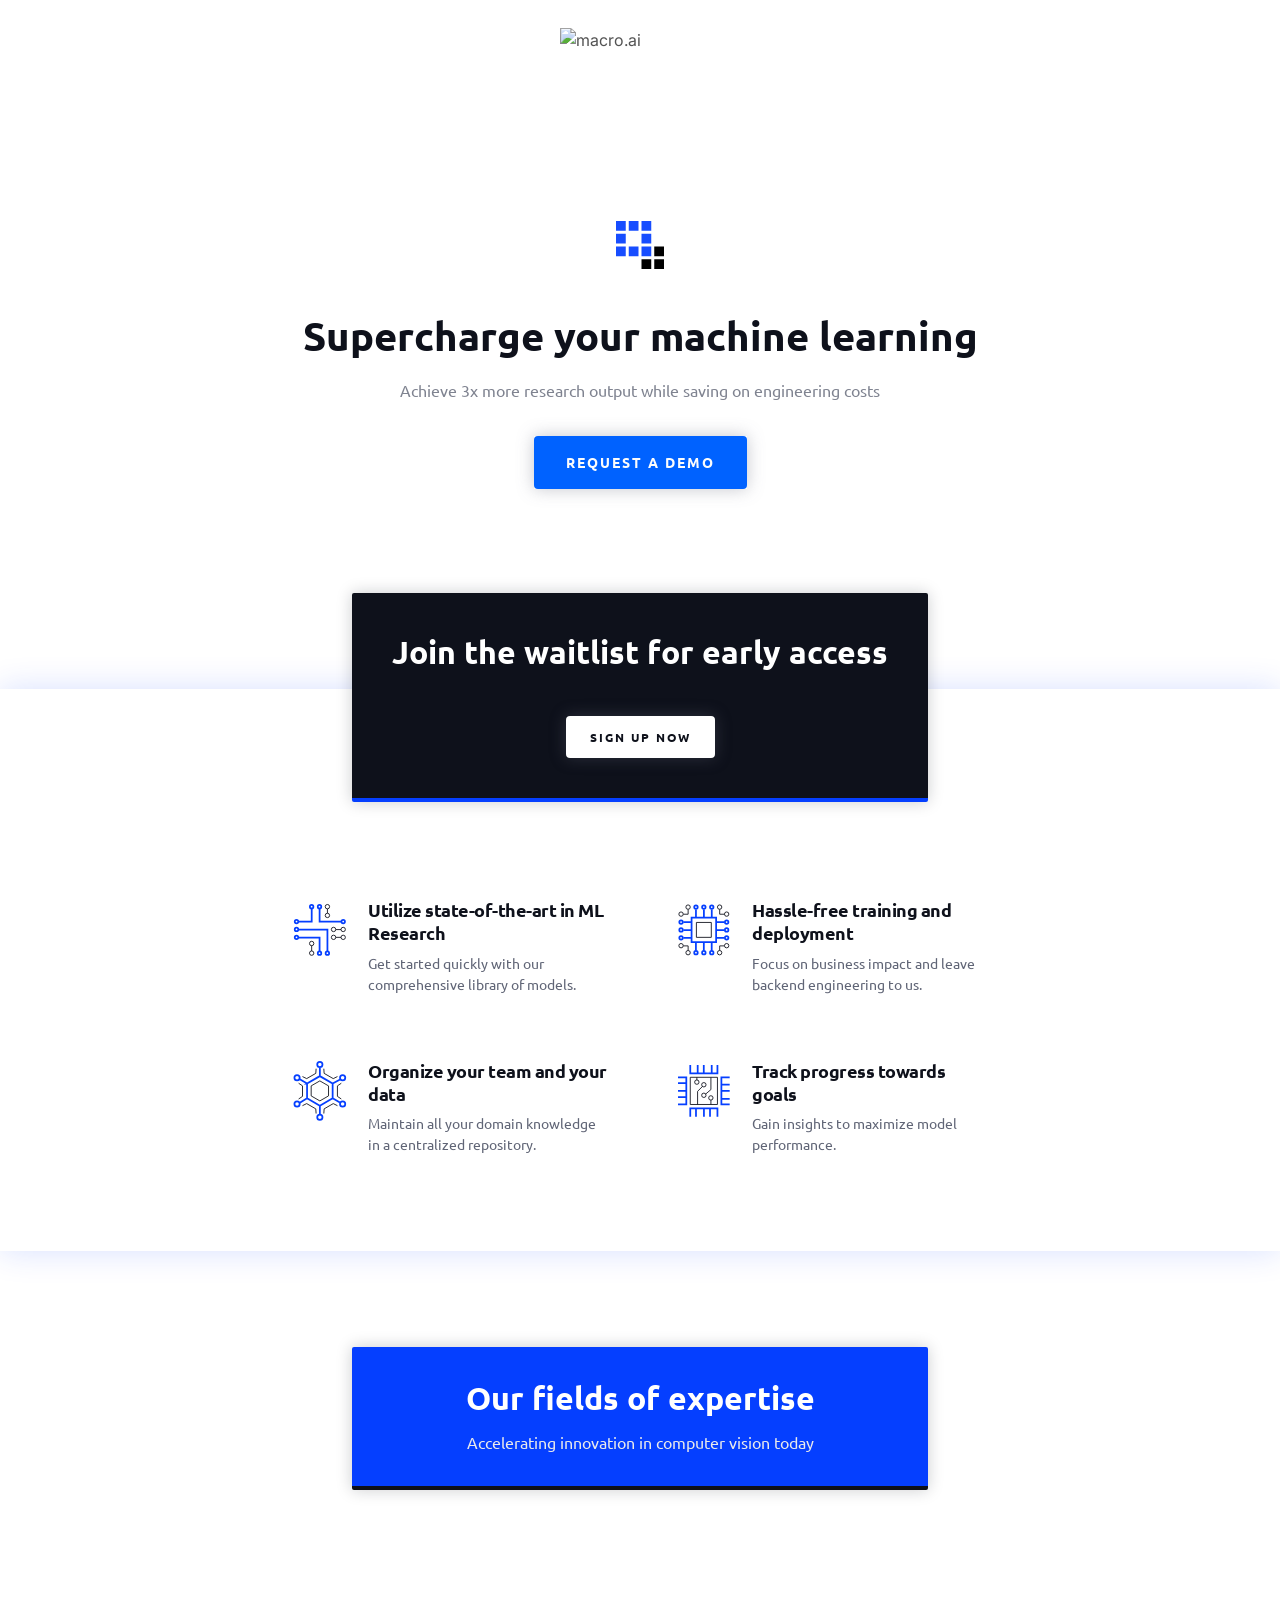
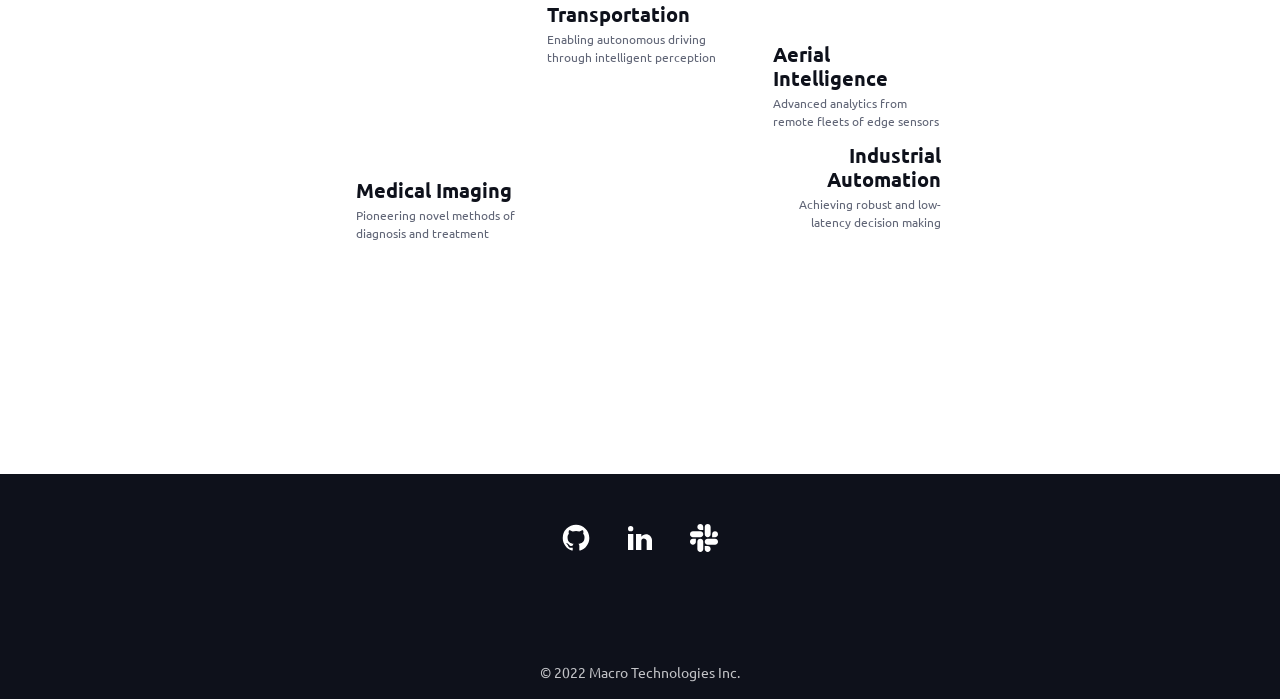
==== commit 2b544de2: "Deploying to gh-pages from @ macro-plasmic/macro-website2@a41017fe5f938132608557258bc18c775ca261ef 🚀" ====
--- a/index.html
+++ b/index.html
@@ -1,11 +1,11 @@
-<!DOCTYPE html><html><head><meta name="viewport" content="width=device-width"/><meta charSet="utf-8"/><meta name="twitter:card" content="summary"/><title>Macro.ai</title><meta property="og:title" content="Macro.ai"/><meta name="next-head-count" content="5"/><noscript data-n-css=""></noscript><script defer="" nomodule="" src="/_next/static/chunks/polyfills-5cd94c89d3acac5f.js"></script><script src="/_next/static/chunks/webpack-df4cf1c8d23aa877.js" defer=""></script><script src="/_next/static/chunks/framework-a0992c1421fb9c84.js" defer=""></script><script src="/_next/static/chunks/main-a4d9e436b9a532ca.js" defer=""></script><script src="/_next/static/chunks/pages/_app-0065203e2706de25.js" defer=""></script><script src="/_next/static/chunks/983-343882e09bdeb363.js" defer=""></script><script src="/_next/static/chunks/pages/%5B%5B...catchall%5D%5D-884f293188344718.js" defer=""></script><script src="/_next/static/1e735qsTttZpRJq3DoPhK/_buildManifest.js" defer=""></script><script src="/_next/static/1e735qsTttZpRJq3DoPhK/_ssgManifest.js" defer=""></script><script src="/_next/static/1e735qsTttZpRJq3DoPhK/_middlewareManifest.js" defer=""></script></head><body><div id="__next" data-reactroot=""><style>
+<!DOCTYPE html><html><head><meta name="viewport" content="width=device-width"/><meta charSet="utf-8"/><meta name="twitter:card" content="summary"/><title>Macro.ai</title><meta property="og:title" content="Macro.ai"/><meta name="next-head-count" content="5"/><noscript data-n-css=""></noscript><script defer="" nomodule="" src="/_next/static/chunks/polyfills-5cd94c89d3acac5f.js"></script><script src="/_next/static/chunks/webpack-df4cf1c8d23aa877.js" defer=""></script><script src="/_next/static/chunks/framework-a0992c1421fb9c84.js" defer=""></script><script src="/_next/static/chunks/main-a4d9e436b9a532ca.js" defer=""></script><script src="/_next/static/chunks/pages/_app-0065203e2706de25.js" defer=""></script><script src="/_next/static/chunks/983-836e50d996f4704a.js" defer=""></script><script src="/_next/static/chunks/pages/%5B%5B...catchall%5D%5D-884f293188344718.js" defer=""></script><script src="/_next/static/kd_qIql-Yt7IXzbQGyidi/_buildManifest.js" defer=""></script><script src="/_next/static/kd_qIql-Yt7IXzbQGyidi/_ssgManifest.js" defer=""></script><script src="/_next/static/kd_qIql-Yt7IXzbQGyidi/_middlewareManifest.js" defer=""></script></head><body><div id="__next" data-reactroot=""><style>
     @import url('https://fonts.googleapis.com/css2?family=Inter%3Aital%2Cwght%400%2C400%3B0%2C600%3B0%2C700%3B0%2C900&family=Inconsolata%3Aital%2Cwght%400%2C400%3B0%2C600%3B0%2C700%3B0%2C900&family=Ubuntu%3Aital%2Cwght%400%2C400%3B0%2C500%3B0%2C700&display=swap');
     .__wab_flex-container{display:flex;flex:1;align-self:stretch;pointer-events:none}.__wab_flex-container>*{pointer-events:auto}.__wab_slot{display:contents}.__wab_slot-string-wrapper{position:relative}.__wab_passthrough{display:contents}.__wab_img-wrapper{position:relative;display:inherit;flex-direction:column;overflow:hidden;flex-shrink:0}.__wab_slot>.__wab_img-wrapper{display:block}.__wab_passthrough>.__wab_img-wrapper{display:block}.__wab_img-spacer-svg{display:block;margin:0;border:0;padding:0}.__wab_img{position:absolute;top:0;left:0;bottom:0;right:0;margin:0;padding:0;border:0;display:block;width:100%;min-width:100%;max-width:100%;min-height:100%;max-height:100%;box-sizing:border-box}.__wab_picture{display:contents}
 :where(.plasmic_default__all){display:block;white-space:inherit;grid-row:auto;grid-column:auto;position:relative;background:0 0;background-size:100% 100%;background-repeat:no-repeat;box-shadow:none;box-sizing:border-box;text-decoration-line:none;margin:0;border-width:0}:where(.plasmic_default__img){display:inline-block}:where(.plasmic_default__li){display:list-item}:where(.plasmic_default__span){display:inline;position:static;font-family:inherit;line-height:inherit;font-size:inherit;font-style:inherit;font-weight:inherit;color:inherit;text-transform:inherit}:where(.plasmic_default__input){font-family:inherit;line-height:inherit;font-size:inherit;font-style:inherit;font-weight:inherit;color:inherit;text-transform:inherit;background-image:linear-gradient(#fff,#fff);padding:2px;border:1px solid #d3d3d3}:where(.plasmic_default__textarea){font-family:inherit;line-height:inherit;font-size:inherit;font-style:inherit;font-weight:inherit;color:inherit;text-transform:inherit;padding:2px;border:1px solid #d3d3d3}:where(.plasmic_default__button){font-family:inherit;line-height:inherit;font-size:inherit;font-style:inherit;font-weight:inherit;color:inherit;text-transform:inherit;background-image:none;align-items:flex-start;text-align:center;padding:2px 6px;border:1px solid #d3d3d3}:where(.plasmic_default__code){font-family:inherit;line-height:inherit}:where(.plasmic_default__pre){font-family:inherit;line-height:inherit}:where(.plasmic_default__p){font-family:inherit;line-height:inherit;font-size:inherit;font-style:inherit;font-weight:inherit;color:inherit;text-transform:inherit}:where(.plasmic_default__h1){font-size:inherit;font-weight:inherit}:where(.plasmic_default__h2){font-size:inherit;font-weight:inherit}:where(.plasmic_default__h3){font-size:inherit;font-weight:inherit}:where(.plasmic_default__h4){font-size:inherit;font-weight:inherit}:where(.plasmic_default__h5){font-size:inherit;font-weight:inherit}:where(.plasmic_default__h6){font-size:inherit;font-weight:inherit}:where(.plasmic_default__address){font-style:inherit}:where(.plasmic_default__a){color:inherit}:where(.plasmic_default__ol){list-style-type:none;padding:0}:where(.plasmic_default__ul){list-style-type:none;padding:0}:where(.plasmic_default__select){padding:2px 6px}.plasmic_default__component_wrapper{display:grid}.plasmic_default__inline{display:inline}.plasmic_page_wrapper{display:flex;width:100%;min-height:100vh;align-items:stretch;align-self:start}.plasmic_page_wrapper>*{height:auto!important}
 .plasmic_tokens{--token--IdKtv5P_Y2Eo1:Ubuntu;--plasmic-token-default-text:var(--token--IdKtv5P_Y2Eo1);--token-_xVEwz6I4:#000C33;--plasmic-token-blue-ribbon-000:var(--token-_xVEwz6I4);--token-tQ0zHLm0s:#00155C;--plasmic-token-blue-ribbon-100:var(--token-tQ0zHLm0s);--token-dCoPWNLs8:#001E7F;--plasmic-token-blue-ribbon-200:var(--token-dCoPWNLs8);--token-ZoMPppqwO:#002DC2;--plasmic-token-blue-ribbon-300:var(--token-ZoMPppqwO);--token-LU2GCVbgd:#053FFF;--plasmic-token-blue-ribbon-400:var(--token-LU2GCVbgd);--token--K_uyS4cy:#4772FF;--plasmic-token-blue-ribbon-500:var(--token--K_uyS4cy);--token-3MacvX267:#85A1FF;--plasmic-token-blue-ribbon-600:var(--token-3MacvX267);--token-syCjQ65Dc:#C2D0FF;--plasmic-token-blue-ribbon-700:var(--token-syCjQ65Dc);--token-V8wnvOWKt:#E5EBFF;--plasmic-token-blue-ribbon-800:var(--token-V8wnvOWKt);--token-tLNPuGasp:#F5F7FF;--plasmic-token-blue-ribbon-900:var(--token-tLNPuGasp);--token-7PnZzM4sY:1px;--plasmic-token-small-00:var(--token-7PnZzM4sY);--token-xVcIYYmW7:2px;--plasmic-token-small-05:var(--token-xVcIYYmW7);--token-24TlQCvAB:4px;--plasmic-token-small-10:var(--token-24TlQCvAB);--token-TeQLkEYRx:6px;--plasmic-token-small-15:var(--token-TeQLkEYRx);--token-tmncZzQ-V:8px;--plasmic-token-small-20:var(--token-tmncZzQ-V);--token-76clPhW0y:10px;--plasmic-token-small-25:var(--token-76clPhW0y);--token-gweFMBGgS:12px;--plasmic-token-small-30:var(--token-gweFMBGgS);--token-rShB5hpi4:14px;--plasmic-token-small-35:var(--token-rShB5hpi4);--token-RzWhvqVga:1rem;--plasmic-token-small-40:var(--token-RzWhvqVga);--token-6x4Uzr4AF:1.25rem;--plasmic-token-small-45:var(--token-6x4Uzr4AF);--token-_tJepDmmP:1.5rem;--plasmic-token-small-50:var(--token-_tJepDmmP);--token-T1SR-t7fw:1.75rem;--plasmic-token-small-55:var(--token-T1SR-t7fw);--token-cemCoyFSO:2rem;--plasmic-token-small-60:var(--token-cemCoyFSO);--token-knnGiMmfs:2.25rem;--plasmic-token-medium-00:var(--token-knnGiMmfs);--token-TO5OO39DB:2.25rem;--plasmic-token-medium-05:var(--token-TO5OO39DB);--token-2OB0HgxHp:2.5rem;--plasmic-token-medium-10:var(--token-2OB0HgxHp);--token-wsTWigGrz:2.75rem;--plasmic-token-medium-15:var(--token-wsTWigGrz);--token-V1S9yfOYp:3rem;--plasmic-token-medium-20:var(--token-V1S9yfOYp);--token--GF_rxWUk:3.5rem;--plasmic-token-medium-25:var(--token--GF_rxWUk);--token-B31dqWygk:var(--token-4lwPFYxAu);--plasmic-token-white:var(--token-B31dqWygk);--token-RXrXVPosO:4rem;--plasmic-token-medium-31:var(--token-RXrXVPosO);--token-yde0XtEa3:5rem;--plasmic-token-medium-35:var(--token-yde0XtEa3);--token-GSzDbkk8g:6rem;--plasmic-token-medium-40:var(--token-GSzDbkk8g);--token-i8Xk5AeYR:7rem;--plasmic-token-medium-45:var(--token-i8Xk5AeYR);--token-BtNXfACl0:8rem;--plasmic-token-medium-50:var(--token-BtNXfACl0);--token-7uNzMABtk:10rem;--plasmic-token-medium-55:var(--token-7uNzMABtk);--token-LEBqHiW5e:12rem;--plasmic-token-medium-60:var(--token-LEBqHiW5e);--token-1AKy4GHQL:14rem;--plasmic-token-medium-65:var(--token-1AKy4GHQL);--token-9bWyquty2:16rem;--plasmic-token-medium-70:var(--token-9bWyquty2);--token-RoMvcvXhw:100%;--plasmic-token-tight:var(--token-RoMvcvXhw);--token-KR7c3iaNI:120%;--plasmic-token-condensed:var(--token-KR7c3iaNI);--token-bZdBcbaGv:130%;--plasmic-token-normal:var(--token-bZdBcbaGv);--token-JDk9eYuoN:150%;--plasmic-token-spread:var(--token-JDk9eYuoN);--token-sdVs5MVKX:#0E111B;--plasmic-token-vulcan-000:var(--token-sdVs5MVKX);--token-5Fflj8sRC:#33394C;--plasmic-token-vulcan-100:var(--token-5Fflj8sRC);--token-Ax3aUsHjR:#606576;--plasmic-token-vulcan-200:var(--token-Ax3aUsHjR);--token-IKy-NE_Df:#7F8390;--plasmic-token-vulcan-300:var(--token-IKy-NE_Df);--token-Oi3zx5FhB:#A0A1A7;--plasmic-token-vulcan-400:var(--token-Oi3zx5FhB);--token-XJv0Bp5fF:#C2C3C7;--plasmic-token-vulcan-500:var(--token-XJv0Bp5fF);--token-APd2LvtTY:#DDDDDF;--plasmic-token-vulcan-600:var(--token-APd2LvtTY);--token-P6eviOTRo:#EAEAEB;--plasmic-token-vulcan-700:var(--token-P6eviOTRo);--token-I84Yu-DL5:#F7F7F8;--plasmic-token-vulcan-800:var(--token-I84Yu-DL5);--token-GJiBb0Ew1:#FCFCFC;--plasmic-token-vulcan-900:var(--token-GJiBb0Ew1);--token-ws8xh0od4:8px;--plasmic-token-00:var(--token-ws8xh0od4);--token-eVgHq7_LU:9px;--plasmic-token-10:var(--token-eVgHq7_LU);--token-iZah3HZQh:10px;--plasmic-token-20:var(--token-iZah3HZQh);--token-xGyr3_iLa:11px;--plasmic-token-30:var(--token-xGyr3_iLa);--token-rdcVJS3sX:12px;--plasmic-token-40:var(--token-rdcVJS3sX);--token-22j3dZU5g:14px;--plasmic-token-50:var(--token-22j3dZU5g);--token-nI72VW5bi:16px;--plasmic-token-60:var(--token-nI72VW5bi);--token-QT_CsNhHI:18px;--plasmic-token-70:var(--token-QT_CsNhHI);--token-6Gw-yS2We:20px;--plasmic-token-80:var(--token-6Gw-yS2We);--token-QhW3dUg4V:22px;--plasmic-token-90:var(--token-QhW3dUg4V);--token-nQSekSAFb:24px;--plasmic-token-100:var(--token-nQSekSAFb);--token-ZYwSdHGfN:28px;--plasmic-token-110:var(--token-ZYwSdHGfN);--token-4ugRGk6Tw:32px;--plasmic-token-120:var(--token-4ugRGk6Tw);--token-_saKg_Qn_:36px;--plasmic-token-130:var(--token-_saKg_Qn_);--token-_okkhiyuV:40px;--plasmic-token-140:var(--token-_okkhiyuV);--token-Rx9jNZMcm:44px;--plasmic-token-150:var(--token-Rx9jNZMcm);--token-hctqumSTn:48px;--plasmic-token-160:var(--token-hctqumSTn);--token-CxDSD2YPX:56px;--plasmic-token-170:var(--token-CxDSD2YPX);--token-HaYrFUy8L:64px;--plasmic-token-180:var(--token-HaYrFUy8L);--token-ZkNACKjGq:72px;--plasmic-token-190:var(--token-ZkNACKjGq);--token-RUCxAzwTY:80px;--plasmic-token-200:var(--token-RUCxAzwTY);--token-4lwPFYxAu:#FFFFFFE6;--plasmic-token-white-90:var(--token-4lwPFYxAu)}@media (max-width:1920px){.plasmic_tokens{--token-4lwPFYxAu:#FFFFFF;--plasmic-token-white-90:var(--token-4lwPFYxAu)}}@media (min-width:0px) and (max-width:767px){.plasmic_tokens{--token-4lwPFYxAu:#FFFFFF;--plasmic-token-white-90:var(--token-4lwPFYxAu)}}.plasmic_default_styles{--mixin-wXwmskyhPeQgMJ_font-family:"Inter";--mixin-wXwmskyhPeQgMJ_font-size:16px;--mixin-wXwmskyhPeQgMJ_font-weight:400;--mixin-wXwmskyhPeQgMJ_font-style:normal;--mixin-wXwmskyhPeQgMJ_color:#535353;--mixin-wXwmskyhPeQgMJ_text-align:left;--mixin-wXwmskyhPeQgMJ_text-transform:none;--mixin-wXwmskyhPeQgMJ_line-height:1.5;--mixin-wXwmskyhPeQgMJ_letter-spacing:normal;--mixin-wXwmskyhPeQgMJ_white-space:pre-wrap;--mixin-wXwmskyhPeQgMJ_user-select:text;--mixin-wXwmskyhPeQgMJ_text-decoration-line:none;--mixin-wXwmskyhPeQgMJ_text-overflow:clip;--mixin-INxM8cU4vT2frS_color:#000000;--mixin-INxM8cU4vT2frS_font-weight:900;--mixin-INxM8cU4vT2frS_font-size:72px;--mixin-INxM8cU4vT2frS_line-height:1;--mixin-INxM8cU4vT2frS_letter-spacing:-4px;--mixin--CaFCyaR4kCGBT_font-family:"Inter";--mixin--CaFCyaR4kCGBT_color:#000000;--mixin--CaFCyaR4kCGBT_font-size:48px;--mixin--CaFCyaR4kCGBT_font-weight:700;--mixin--CaFCyaR4kCGBT_letter-spacing:-1px;--mixin--CaFCyaR4kCGBT_line-height:1.1;--mixin-Gg2vNuB2PMY848_color:#0070f3;--mixin-mIonr6Db7uJGeG_font-family:"Inter";--mixin-mIonr6Db7uJGeG_color:#000000;--mixin-mIonr6Db7uJGeG_font-size:32px;--mixin-mIonr6Db7uJGeG_font-weight:600;--mixin-mIonr6Db7uJGeG_letter-spacing:-0.8px;--mixin-mIonr6Db7uJGeG_line-height:1.2;--mixin-Z3UGW_NYpE7V8I_font-family:"Inter";--mixin-Z3UGW_NYpE7V8I_color:#000000;--mixin-Z3UGW_NYpE7V8I_font-size:24px;--mixin-Z3UGW_NYpE7V8I_font-weight:600;--mixin-Z3UGW_NYpE7V8I_letter-spacing:-0.5px;--mixin-Z3UGW_NYpE7V8I_line-height:1.3;--mixin-thO5QbVPKSfeC5_background:linear-gradient(#f8f8f8, #f8f8f8);--mixin-thO5QbVPKSfeC5_border-bottom-color:#dddddd;--mixin-thO5QbVPKSfeC5_border-bottom-style:solid;--mixin-thO5QbVPKSfeC5_border-bottom-width:1px;--mixin-thO5QbVPKSfeC5_border-left-color:#dddddd;--mixin-thO5QbVPKSfeC5_border-left-style:solid;--mixin-thO5QbVPKSfeC5_border-left-width:1px;--mixin-thO5QbVPKSfeC5_border-right-color:#dddddd;--mixin-thO5QbVPKSfeC5_border-right-style:solid;--mixin-thO5QbVPKSfeC5_border-right-width:1px;--mixin-thO5QbVPKSfeC5_border-top-color:#dddddd;--mixin-thO5QbVPKSfeC5_border-top-style:solid;--mixin-thO5QbVPKSfeC5_border-top-width:1px;--mixin-thO5QbVPKSfeC5_border-bottom-left-radius:3px;--mixin-thO5QbVPKSfeC5_border-bottom-right-radius:3px;--mixin-thO5QbVPKSfeC5_border-top-left-radius:3px;--mixin-thO5QbVPKSfeC5_border-top-right-radius:3px;--mixin-thO5QbVPKSfeC5_font-family:"Inconsolata";--mixin-thO5QbVPKSfeC5_padding-bottom:1px;--mixin-thO5QbVPKSfeC5_padding-left:4px;--mixin-thO5QbVPKSfeC5_padding-right:4px;--mixin-thO5QbVPKSfeC5_padding-top:1px;--mixin-gYQbbmABWGWx9O_border-left-color:#dddddd;--mixin-gYQbbmABWGWx9O_border-left-style:solid;--mixin-gYQbbmABWGWx9O_border-left-width:3px;--mixin-gYQbbmABWGWx9O_color:#888888;--mixin-gYQbbmABWGWx9O_padding-left:10px;--mixin-j8EoYX3e2-Qi4U_background:linear-gradient(#f8f8f8, #f8f8f8);--mixin-j8EoYX3e2-Qi4U_border-bottom-color:#dddddd;--mixin-j8EoYX3e2-Qi4U_border-bottom-style:solid;--mixin-j8EoYX3e2-Qi4U_border-bottom-width:1px;--mixin-j8EoYX3e2-Qi4U_border-left-color:#dddddd;--mixin-j8EoYX3e2-Qi4U_border-left-style:solid;--mixin-j8EoYX3e2-Qi4U_border-left-width:1px;--mixin-j8EoYX3e2-Qi4U_border-right-color:#dddddd;--mixin-j8EoYX3e2-Qi4U_border-right-style:solid;--mixin-j8EoYX3e2-Qi4U_border-right-width:1px;--mixin-j8EoYX3e2-Qi4U_border-top-color:#dddddd;--mixin-j8EoYX3e2-Qi4U_border-top-style:solid;--mixin-j8EoYX3e2-Qi4U_border-top-width:1px;--mixin-j8EoYX3e2-Qi4U_border-bottom-left-radius:3px;--mixin-j8EoYX3e2-Qi4U_border-bottom-right-radius:3px;--mixin-j8EoYX3e2-Qi4U_border-top-left-radius:3px;--mixin-j8EoYX3e2-Qi4U_border-top-right-radius:3px;--mixin-j8EoYX3e2-Qi4U_font-family:"Inconsolata";--mixin-j8EoYX3e2-Qi4U_padding-bottom:3px;--mixin-j8EoYX3e2-Qi4U_padding-left:6px;--mixin-j8EoYX3e2-Qi4U_padding-right:6px;--mixin-j8EoYX3e2-Qi4U_padding-top:3px;--mixin-48WgqzqSTVVMLQ_display:flex;--mixin-48WgqzqSTVVMLQ_flex-direction:column;--mixin-48WgqzqSTVVMLQ_align-items:stretch;--mixin-48WgqzqSTVVMLQ_justify-content:flex-start;--mixin-48WgqzqSTVVMLQ_list-style-position:outside;--mixin-48WgqzqSTVVMLQ_padding-left:40px;--mixin-48WgqzqSTVVMLQ_position:relative;--mixin-48WgqzqSTVVMLQ_list-style-type:disc;--mixin-SElewJuQO7f8Jd_display:flex;--mixin-SElewJuQO7f8Jd_flex-direction:column;--mixin-SElewJuQO7f8Jd_align-items:stretch;--mixin-SElewJuQO7f8Jd_justify-content:flex-start;--mixin-SElewJuQO7f8Jd_list-style-position:outside;--mixin-SElewJuQO7f8Jd_padding-left:40px;--mixin-SElewJuQO7f8Jd_position:relative;--mixin-SElewJuQO7f8Jd_list-style-type:decimal;--mixin-xsdzzyzA7btQYj_font-family:"Inter";--mixin-xsdzzyzA7btQYj_color:#000000;--mixin-xsdzzyzA7btQYj_font-size:20px;--mixin-xsdzzyzA7btQYj_font-weight:600;--mixin-xsdzzyzA7btQYj_letter-spacing:-0.3px;--mixin-xsdzzyzA7btQYj_line-height:1.5;--mixin-DvoE0396mUgGCB_font-family:"Inter";--mixin-DvoE0396mUgGCB_color:#000000;--mixin-DvoE0396mUgGCB_font-size:16px;--mixin-DvoE0396mUgGCB_font-weight:600;--mixin-DvoE0396mUgGCB_line-height:1.5;--mixin-7Z0Mq7ZfO5XFn6_color:#3291ff}.plasmic_mixins{--mixin-PIPCeuwMv_box-shadow:0px 0px 16px 0px #6065765C;--plasmic-mixin-cta-button_box-shadow:var(--mixin-PIPCeuwMv_box-shadow);--mixin-AkWV-L2y6_box-shadow:0px 0px 16px 0px #0E111B36;--plasmic-mixin-cta-container_box-shadow:var(--mixin-AkWV-L2y6_box-shadow)}.root_reset_i42j7eTZyeiiTfpdBSnMJu{font-family:var(--mixin-wXwmskyhPeQgMJ_font-family);font-size:var(--mixin-wXwmskyhPeQgMJ_font-size);font-weight:var(--mixin-wXwmskyhPeQgMJ_font-weight);font-style:var(--mixin-wXwmskyhPeQgMJ_font-style);color:var(--mixin-wXwmskyhPeQgMJ_color);text-align:var(--mixin-wXwmskyhPeQgMJ_text-align);text-transform:var(--mixin-wXwmskyhPeQgMJ_text-transform);line-height:var(--mixin-wXwmskyhPeQgMJ_line-height);letter-spacing:var(--mixin-wXwmskyhPeQgMJ_letter-spacing);white-space:var(--mixin-wXwmskyhPeQgMJ_white-space)}:where(.root_reset_i42j7eTZyeiiTfpdBSnMJu .plasmic_default__h1),:where(.root_reset_i42j7eTZyeiiTfpdBSnMJu .h1),:where(.root_reset_i42j7eTZyeiiTfpdBSnMJu.plasmic_default__h1){color:var(--mixin-INxM8cU4vT2frS_color);font-weight:var(--mixin-INxM8cU4vT2frS_font-weight);font-size:var(--mixin-INxM8cU4vT2frS_font-size);line-height:var(--mixin-INxM8cU4vT2frS_line-height);letter-spacing:var(--mixin-INxM8cU4vT2frS_letter-spacing)}:where(.root_reset_i42j7eTZyeiiTfpdBSnMJu .plasmic_default__h2),:where(.root_reset_i42j7eTZyeiiTfpdBSnMJu .h2),:where(.root_reset_i42j7eTZyeiiTfpdBSnMJu.plasmic_default__h2){font-family:var(--mixin--CaFCyaR4kCGBT_font-family);color:var(--mixin--CaFCyaR4kCGBT_color);font-size:var(--mixin--CaFCyaR4kCGBT_font-size);font-weight:var(--mixin--CaFCyaR4kCGBT_font-weight);letter-spacing:var(--mixin--CaFCyaR4kCGBT_letter-spacing);line-height:var(--mixin--CaFCyaR4kCGBT_line-height)}:where(.root_reset_i42j7eTZyeiiTfpdBSnMJu .plasmic_default__a),:where(.root_reset_i42j7eTZyeiiTfpdBSnMJu .a),:where(.root_reset_i42j7eTZyeiiTfpdBSnMJu.plasmic_default__a){color:var(--mixin-Gg2vNuB2PMY848_color)}:where(.root_reset_i42j7eTZyeiiTfpdBSnMJu .plasmic_default__h3),:where(.root_reset_i42j7eTZyeiiTfpdBSnMJu .h3),:where(.root_reset_i42j7eTZyeiiTfpdBSnMJu.plasmic_default__h3){font-family:var(--mixin-mIonr6Db7uJGeG_font-family);color:var(--mixin-mIonr6Db7uJGeG_color);font-size:var(--mixin-mIonr6Db7uJGeG_font-size);font-weight:var(--mixin-mIonr6Db7uJGeG_font-weight);letter-spacing:var(--mixin-mIonr6Db7uJGeG_letter-spacing);line-height:var(--mixin-mIonr6Db7uJGeG_line-height)}:where(.root_reset_i42j7eTZyeiiTfpdBSnMJu .plasmic_default__h4),:where(.root_reset_i42j7eTZyeiiTfpdBSnMJu .h4),:where(.root_reset_i42j7eTZyeiiTfpdBSnMJu.plasmic_default__h4){font-family:var(--mixin-Z3UGW_NYpE7V8I_font-family);color:var(--mixin-Z3UGW_NYpE7V8I_color);font-size:var(--mixin-Z3UGW_NYpE7V8I_font-size);font-weight:var(--mixin-Z3UGW_NYpE7V8I_font-weight);letter-spacing:var(--mixin-Z3UGW_NYpE7V8I_letter-spacing);line-height:var(--mixin-Z3UGW_NYpE7V8I_line-height)}:where(.root_reset_i42j7eTZyeiiTfpdBSnMJu .plasmic_default__code),:where(.root_reset_i42j7eTZyeiiTfpdBSnMJu .code),:where(.root_reset_i42j7eTZyeiiTfpdBSnMJu.plasmic_default__code){background:var(--mixin-thO5QbVPKSfeC5_background);font-family:var(--mixin-thO5QbVPKSfeC5_font-family);border-radius:var(--mixin-thO5QbVPKSfeC5_border-top-left-radius) var(--mixin-thO5QbVPKSfeC5_border-top-right-radius) var(--mixin-thO5QbVPKSfeC5_border-bottom-right-radius) var(--mixin-thO5QbVPKSfeC5_border-bottom-left-radius);padding:var(--mixin-thO5QbVPKSfeC5_padding-top) var(--mixin-thO5QbVPKSfeC5_padding-right) var(--mixin-thO5QbVPKSfeC5_padding-bottom) var(--mixin-thO5QbVPKSfeC5_padding-left);border-top:var(--mixin-thO5QbVPKSfeC5_border-top-width) var(--mixin-thO5QbVPKSfeC5_border-top-style) var(--mixin-thO5QbVPKSfeC5_border-top-color);border-right:var(--mixin-thO5QbVPKSfeC5_border-right-width) var(--mixin-thO5QbVPKSfeC5_border-right-style) var(--mixin-thO5QbVPKSfeC5_border-right-color);border-bottom:var(--mixin-thO5QbVPKSfeC5_border-bottom-width) var(--mixin-thO5QbVPKSfeC5_border-bottom-style) var(--mixin-thO5QbVPKSfeC5_border-bottom-color);border-left:var(--mixin-thO5QbVPKSfeC5_border-left-width) var(--mixin-thO5QbVPKSfeC5_border-left-style) var(--mixin-thO5QbVPKSfeC5_border-left-color)}:where(.root_reset_i42j7eTZyeiiTfpdBSnMJu .plasmic_default__blockquote),:where(.root_reset_i42j7eTZyeiiTfpdBSnMJu .blockquote),:where(.root_reset_i42j7eTZyeiiTfpdBSnMJu.plasmic_default__blockquote){color:var(--mixin-gYQbbmABWGWx9O_color);padding-left:var(--mixin-gYQbbmABWGWx9O_padding-left);border-left:var(--mixin-gYQbbmABWGWx9O_border-left-width) var(--mixin-gYQbbmABWGWx9O_border-left-style) var(--mixin-gYQbbmABWGWx9O_border-left-color)}:where(.root_reset_i42j7eTZyeiiTfpdBSnMJu .plasmic_default__pre),:where(.root_reset_i42j7eTZyeiiTfpdBSnMJu .pre),:where(.root_reset_i42j7eTZyeiiTfpdBSnMJu.plasmic_default__pre){background:var(--mixin-j8EoYX3e2-Qi4U_background);font-family:var(--mixin-j8EoYX3e2-Qi4U_font-family);border-radius:var(--mixin-j8EoYX3e2-Qi4U_border-top-left-radius) var(--mixin-j8EoYX3e2-Qi4U_border-top-right-radius) var(--mixin-j8EoYX3e2-Qi4U_border-bottom-right-radius) var(--mixin-j8EoYX3e2-Qi4U_border-bottom-left-radius);padding:var(--mixin-j8EoYX3e2-Qi4U_padding-top) var(--mixin-j8EoYX3e2-Qi4U_padding-right) var(--mixin-j8EoYX3e2-Qi4U_padding-bottom) var(--mixin-j8EoYX3e2-Qi4U_padding-left);border-top:var(--mixin-j8EoYX3e2-Qi4U_border-top-width) var(--mixin-j8EoYX3e2-Qi4U_border-top-style) var(--mixin-j8EoYX3e2-Qi4U_border-top-color);border-right:var(--mixin-j8EoYX3e2-Qi4U_border-right-width) var(--mixin-j8EoYX3e2-Qi4U_border-right-style) var(--mixin-j8EoYX3e2-Qi4U_border-right-color);border-bottom:var(--mixin-j8EoYX3e2-Qi4U_border-bottom-width) var(--mixin-j8EoYX3e2-Qi4U_border-bottom-style) var(--mixin-j8EoYX3e2-Qi4U_border-bottom-color);border-left:var(--mixin-j8EoYX3e2-Qi4U_border-left-width) var(--mixin-j8EoYX3e2-Qi4U_border-left-style) var(--mixin-j8EoYX3e2-Qi4U_border-left-color)}:where(.root_reset_i42j7eTZyeiiTfpdBSnMJu .plasmic_default__ul),:where(.root_reset_i42j7eTZyeiiTfpdBSnMJu .ul),:where(.root_reset_i42j7eTZyeiiTfpdBSnMJu.plasmic_default__ul){display:var(--mixin-48WgqzqSTVVMLQ_display);flex-direction:var(--mixin-48WgqzqSTVVMLQ_flex-direction);align-items:var(--mixin-48WgqzqSTVVMLQ_align-items);justify-content:var(--mixin-48WgqzqSTVVMLQ_justify-content);list-style-position:var(--mixin-48WgqzqSTVVMLQ_list-style-position);padding-left:var(--mixin-48WgqzqSTVVMLQ_padding-left);position:var(--mixin-48WgqzqSTVVMLQ_position);list-style-type:var(--mixin-48WgqzqSTVVMLQ_list-style-type);flex-column-gap:var(--mixin-48WgqzqSTVVMLQ_flex-column-gap)}:where(.root_reset_i42j7eTZyeiiTfpdBSnMJu .plasmic_default__ol),:where(.root_reset_i42j7eTZyeiiTfpdBSnMJu .ol),:where(.root_reset_i42j7eTZyeiiTfpdBSnMJu.plasmic_default__ol){display:var(--mixin-SElewJuQO7f8Jd_display);flex-direction:var(--mixin-SElewJuQO7f8Jd_flex-direction);align-items:var(--mixin-SElewJuQO7f8Jd_align-items);justify-content:var(--mixin-SElewJuQO7f8Jd_justify-content);list-style-position:var(--mixin-SElewJuQO7f8Jd_list-style-position);padding-left:var(--mixin-SElewJuQO7f8Jd_padding-left);position:var(--mixin-SElewJuQO7f8Jd_position);list-style-type:var(--mixin-SElewJuQO7f8Jd_list-style-type);flex-column-gap:var(--mixin-SElewJuQO7f8Jd_flex-column-gap)}:where(.root_reset_i42j7eTZyeiiTfpdBSnMJu .plasmic_default__h5),:where(.root_reset_i42j7eTZyeiiTfpdBSnMJu .h5),:where(.root_reset_i42j7eTZyeiiTfpdBSnMJu.plasmic_default__h5){font-family:var(--mixin-xsdzzyzA7btQYj_font-family);color:var(--mixin-xsdzzyzA7btQYj_color);font-size:var(--mixin-xsdzzyzA7btQYj_font-size);font-weight:var(--mixin-xsdzzyzA7btQYj_font-weight);letter-spacing:var(--mixin-xsdzzyzA7btQYj_letter-spacing);line-height:var(--mixin-xsdzzyzA7btQYj_line-height)}:where(.root_reset_i42j7eTZyeiiTfpdBSnMJu .plasmic_default__h6),:where(.root_reset_i42j7eTZyeiiTfpdBSnMJu .h6),:where(.root_reset_i42j7eTZyeiiTfpdBSnMJu.plasmic_default__h6){font-family:var(--mixin-DvoE0396mUgGCB_font-family);color:var(--mixin-DvoE0396mUgGCB_color);font-size:var(--mixin-DvoE0396mUgGCB_font-size);font-weight:var(--mixin-DvoE0396mUgGCB_font-weight);line-height:var(--mixin-DvoE0396mUgGCB_line-height)}:where(.root_reset_i42j7eTZyeiiTfpdBSnMJu .plasmic_default__a:hover),:where(.root_reset_i42j7eTZyeiiTfpdBSnMJu .a:hover),:where(.root_reset_i42j7eTZyeiiTfpdBSnMJu.plasmic_default__a:hover){color:var(--mixin-7Z0Mq7ZfO5XFn6_color)}
-.LandingPage__root__wtc4R{display:flex;flex-direction:column;position:relative;width:100%;height:100%;overflow-x:hidden;justify-content:center;align-items:center;padding-left:0;padding-bottom:0;min-width:0;min-height:0}.LandingPage__main__bNnMk{display:flex;position:relative;flex-direction:column;align-items:flex-start;justify-content:flex-start;width:100%;height:100%;max-width:100%;background:0 0;min-width:0;min-height:0}.LandingPage__header__hyQdP.__wab_instance{position:fixed;top:0;left:0;right:0;z-index:999}.LandingPage__section__ovMdp{display:flex;position:relative;flex-direction:column;align-items:center;justify-content:flex-start;width:100%;height:auto;max-width:100%;margin-bottom:0;background:url(https://site-assets.plasmic.app/db49daf56772fd910a5cf4d1d79c9b53.jpg) top 50% left 50%/cover no-repeat;min-width:0;padding:10rem 16px 148px}@media (max-width:1920px){.LandingPage__section__ovMdp{padding:5rem 0 12rem}}@media (max-width:1280px){.LandingPage__section__ovMdp{padding:5rem 0 12rem}}@media (min-width:0px) and (max-width:767px){.LandingPage__section__ovMdp{padding:5rem 0 12rem}}.LandingPage__img__gztNd{position:relative;object-fit:cover;max-width:100%;width:100%;min-width:0}.LandingPage__img__gztNd>picture>img{object-fit:cover}.LandingPage__img__gztNd>.__wab_img-spacer>img{object-fit:cover}@media (max-width:1920px){.LandingPage__img__gztNd{margin:0 0 5rem}}@media (min-width:0px) and (max-width:767px){.LandingPage__img__gztNd{margin:0 0 4rem}}.LandingPage__freeBox__xxXmN{display:flex;position:relative;flex-direction:column;align-items:center;justify-content:center;width:100%;height:auto;max-width:100%;min-width:0;padding:8px}.LandingPage__svg__rcghF{position:relative;object-fit:cover;max-width:100%;width:var(--token-V1S9yfOYp);height:var(--token-V1S9yfOYp);margin-bottom:24px;flex-shrink:0}.LandingPage__cta__t6Zxh.__wab_instance{position:relative}@media (max-width:1280px){.LandingPage__text__pSeng{font-size:var(--token-_okkhiyuV)}}@media (max-width:1280px){.LandingPage__text__nXuos{font-size:var(--token-nI72VW5bi)}}.LandingPage__section__aHuxc{display:flex;position:relative;flex-direction:column;align-items:center;justify-content:flex-start;width:100%;height:auto;max-width:100%;background:url(https://site-assets.plasmic.app/31d918c1c3c2fa922d2b2ac145d9efa3.webp) top 50% left 50%/cover,var(--token-B31dqWygk);margin-top:0;margin-bottom:0;box-shadow:0 0 32px 0 #053fff29;left:auto;top:auto;z-index:10;min-width:0;padding:0 16px 84px}@media (max-width:1920px){.LandingPage__section__aHuxc{padding:0 1rem 8rem}}@media (max-width:1280px){.LandingPage__section__aHuxc{padding:0 0 6rem}}.LandingPage__article__atPcb{width:100%;height:auto;max-width:36rem;box-shadow:0 0 16px 0 #0e111b36;display:flex;position:relative;flex-direction:column;align-items:center;justify-content:center;background:var(--token-sdVs5MVKX);min-width:0;border-radius:2px;padding:24px 32px;margin:-48px 0 84px;border-bottom:4px solid var(--token-LU2GCVbgd)}@media (max-width:1920px){.LandingPage__article__atPcb{max-width:40rem;padding:2rem 4rem;margin:-6rem 0 7rem}}@media (max-width:1280px){.LandingPage__article__atPcb{max-width:36rem;padding:2rem;margin:-6rem 0 6rem}}@media (min-width:0px) and (max-width:767px){.LandingPage__article__atPcb{max-width:24rem;width:90%}}.LandingPage__cta__iyHiG.__wab_instance{max-width:100%;position:relative}.LandingPage__text__y5TR2{margin-bottom:32px}.LandingPage__section___87Zmr{display:grid;position:relative;grid-template-columns:1fr;width:auto;max-width:32rem;min-height:400px;grid-row-gap:2em;height:auto;padding:0 16px}@media (max-width:1920px){.LandingPage__section___87Zmr{max-width:48rem;grid-row-gap:4em;grid-template-columns:1fr 1fr;grid-column-gap:4em;min-height:auto;padding:0}}@media (max-width:1280px){.LandingPage__section___87Zmr{max-width:44rem}}@media (min-width:0px) and (max-width:767px){.LandingPage__section___87Zmr{grid-template-columns:1fr;grid-column-gap:0;grid-row-gap:2em;max-width:32rem;padding:0 2rem}}.LandingPage__iconAspect__xZmG2.__wab_instance{position:relative}.LandingPage__svg__ooodC{position:relative;object-fit:cover;max-width:100%;width:100%;height:100%}.LandingPage__text__f53C{padding-top:0}.LandingPage__iconAspect__qeOxC.__wab_instance{position:relative}.LandingPage__svg__j1Ieh{position:relative;object-fit:cover;max-width:100%;width:100%;height:100%}.LandingPage__iconAspect___6Q7Gv.__wab_instance{position:relative}.LandingPage__svg__wi75Y{position:relative;object-fit:cover;max-width:100%;width:100%;height:100%}.LandingPage__iconAspect__laQ7G.__wab_instance{position:relative}.LandingPage__svg__zlCvN{position:relative;object-fit:cover;max-width:100%;width:100%;height:100%}.LandingPage__section___7JTH{display:flex;position:relative;flex-direction:column;align-items:center;justify-content:center;width:100%;height:auto;max-width:100%;background:url(https://site-assets.plasmic.app/db49daf56772fd910a5cf4d1d79c9b53.jpg) top 50% left 50%/cover no-repeat;margin-top:0;min-width:0;padding:84px 15px 84px 16px}@media (max-width:1920px){.LandingPage__section___7JTH{padding:8rem 0}}@media (max-width:1280px){.LandingPage__section___7JTH{padding:6rem 0}}.LandingPage__heading__knZua{width:100%;height:auto;max-width:36rem;margin-top:0;margin-bottom:72px;box-shadow:0 0 16px 0 #0e111b36;display:flex;position:relative;flex-direction:column;align-items:center;justify-content:center;background:var(--token-LU2GCVbgd);min-width:0;border-radius:2px;padding:24px 32px;border-bottom:4px solid var(--token-sdVs5MVKX)}@media (max-width:1920px){.LandingPage__heading__knZua{margin:0 0 8rem}}@media (min-width:0px) and (max-width:767px){.LandingPage__heading__knZua{max-width:24rem;width:90%;margin:0 0 6rem}}.LandingPage__cta__jXvK7.__wab_instance{max-width:100%;position:relative}.LandingPage__freeBox__kwct2{flex-direction:column;position:relative;width:100%;height:auto;max-width:100%;min-width:0;display:none;padding:0 2rem}.LandingPage__freeBox__kwct2>.__wab_flex-container{flex-direction:column;justify-content:center;align-items:center;min-width:0;margin-top:calc(0px - var(--token-RXrXVPosO));height:calc(100% + var(--token-RXrXVPosO))}.LandingPage__freeBox__kwct2>.__wab_flex-container>*,.LandingPage__freeBox__kwct2>.__wab_flex-container>.__wab_slot>*,.LandingPage__freeBox__kwct2>.__wab_flex-container>picture>img,.LandingPage__freeBox__kwct2>.__wab_flex-container>.__wab_slot>picture>img{margin-top:var(--token-RXrXVPosO)}@media (min-width:0px) and (max-width:767px){.LandingPage__freeBox__kwct2{display:flex}}.LandingPage__microchipAspect__usJjf.__wab_instance{max-width:100%;position:relative}.LandingPage__img__fjRxc{position:relative;object-fit:cover;max-width:100%;width:var(--token-GSzDbkk8g);flex-shrink:1}.LandingPage__img__fjRxc>picture>img{object-fit:cover}.LandingPage__img__fjRxc>.__wab_img-spacer>img{object-fit:cover}.LandingPage__microchipAspect__gtDxe.__wab_instance{max-width:100%;position:relative}.LandingPage__img__umUi{position:relative;object-fit:cover;max-width:100%;width:var(--token-GSzDbkk8g);flex-shrink:1}.LandingPage__img__umUi>picture>img{object-fit:cover}.LandingPage__img__umUi>.__wab_img-spacer>img{object-fit:cover}.LandingPage__microchipAspect__jl0Rt.__wab_instance{max-width:100%;position:relative}.LandingPage__img__te63I{position:relative;object-fit:cover;max-width:100%;width:var(--token-GSzDbkk8g);flex-shrink:1}.LandingPage__img__te63I>picture>img{object-fit:cover}.LandingPage__img__te63I>.__wab_img-spacer>img{object-fit:cover}.LandingPage__microchipAspect__bd14N.__wab_instance{max-width:100%;position:relative}.LandingPage__img___0CuBl{position:relative;object-fit:cover;max-width:100%;width:var(--token-GSzDbkk8g);flex-shrink:1}.LandingPage__img___0CuBl>picture>img{object-fit:cover}.LandingPage__img___0CuBl>.__wab_img-spacer>img{object-fit:cover}.LandingPage__text__dsii7{padding-right:0}.LandingPage__graphic__hr5CL{position:relative;flex-direction:column;align-items:center;justify-content:center;width:100%;height:auto;max-width:100%;min-width:0;display:none;padding:8px}@media (max-width:1920px){.LandingPage__graphic__hr5CL{display:flex;padding:0}}@media (min-width:0px) and (max-width:767px){.LandingPage__graphic__hr5CL{display:none}}.LandingPage__freeBox__iTyT{display:flex;position:relative;flex-direction:row;align-items:stretch;justify-content:space-between;width:100%;height:auto;max-width:100%;min-width:0;padding:8px}@media (max-width:1920px){.LandingPage__freeBox__iTyT{height:18rem;max-width:64rem;flex-shrink:0;padding:0}}@media (max-width:1280px){.LandingPage__freeBox__iTyT{max-width:44rem}}.LandingPage__article__rFmVw{display:flex;position:relative;flex-direction:row;align-items:stretch;justify-content:space-between;width:100%;height:auto;max-width:100%;min-width:0;padding:8px}@media (max-width:1920px){.LandingPage__article__rFmVw{margin-right:26px;padding:0}}.LandingPage__img__e41Yx{position:relative;object-fit:cover;max-width:100%}.LandingPage__img__e41Yx>picture>img{object-fit:cover}.LandingPage__img__e41Yx>.__wab_img-spacer>img{object-fit:cover}@media (max-width:1920px){.LandingPage__img__e41Yx{width:7rem;object-fit:contain;object-position:50% bottom;flex-shrink:0}}@media (max-width:1920px){.LandingPage__img__e41Yx>picture>img{object-fit:contain;object-position:50% bottom}}@media (max-width:1920px){.LandingPage__img__e41Yx>.__wab_img-spacer>img{object-fit:contain;object-position:50% bottom}}.LandingPage__aspect__xHxic.__wab_instance{max-width:100%;position:relative}@media (max-width:1920px){.LandingPage__aspect__xHxic.__wab_instance{position:absolute;left:8rem;top:4.5rem}}@media (max-width:1280px){.LandingPage__aspect__xHxic.__wab_instance{top:160px;left:68px}}.LandingPage__article__ozNnw{display:flex;position:relative;flex-direction:row;align-items:stretch;justify-content:space-between;width:100%;height:auto;max-width:100%;min-width:0;padding:8px}@media (max-width:1920px){.LandingPage__article__ozNnw{padding:0}}.LandingPage__img__rr2Gt{position:relative;object-fit:cover;max-width:100%}.LandingPage__img__rr2Gt>picture>img{object-fit:cover}.LandingPage__img__rr2Gt>.__wab_img-spacer>img{object-fit:cover}@media (max-width:1920px){.LandingPage__img__rr2Gt{width:5.5rem;object-fit:contain;object-position:50% top;flex-shrink:0}}@media (max-width:1920px){.LandingPage__img__rr2Gt>picture>img{object-fit:contain;object-position:50% top}}@media (max-width:1920px){.LandingPage__img__rr2Gt>.__wab_img-spacer>img{object-fit:contain;object-position:50% top}}.LandingPage__aspect__xclEr.__wab_instance{max-width:100%;position:relative}@media (max-width:1920px){.LandingPage__aspect__xclEr.__wab_instance{position:absolute;left:4.5rem;top:-1rem}}@media (max-width:1280px){.LandingPage__aspect__xclEr.__wab_instance{left:63px}}.LandingPage__article__wjFb9{display:flex;position:relative;flex-direction:row;align-items:stretch;justify-content:space-between;width:100%;height:auto;max-width:100%;min-width:0;padding:8px}@media (max-width:1920px){.LandingPage__article__wjFb9{padding:0}}.LandingPage__img___8EXuo{position:relative;object-fit:cover;max-width:100%}.LandingPage__img___8EXuo>picture>img{object-fit:cover}.LandingPage__img___8EXuo>.__wab_img-spacer>img{object-fit:cover}@media (max-width:1920px){.LandingPage__img___8EXuo{width:7rem;object-position:50% 35%;object-fit:contain;flex-shrink:0}}@media (max-width:1920px){.LandingPage__img___8EXuo>picture>img{object-fit:contain;object-position:50% 35%}}@media (max-width:1920px){.LandingPage__img___8EXuo>.__wab_img-spacer>img{object-fit:contain;object-position:50% 35%}}.LandingPage__aspect___0Fkmu.__wab_instance{max-width:100%;position:relative}@media (max-width:1920px){.LandingPage__aspect___0Fkmu.__wab_instance{position:absolute;left:7.5rem;top:1.5rem}}@media (max-width:1920px){.LandingPage__text__aghac{height:auto}}.LandingPage__article___2D2Os{display:flex;position:relative;flex-direction:row;align-items:stretch;justify-content:space-between;width:100%;height:auto;max-width:100%;min-width:0;padding:8px}@media (max-width:1920px){.LandingPage__article___2D2Os{flex-wrap:nowrap;align-items:stretch;align-content:stretch;flex-direction:row-reverse;flex-row-gap:0;padding:0}}.LandingPage__img___4WRlY{position:relative;object-fit:cover;max-width:100%}.LandingPage__img___4WRlY>picture>img{object-fit:cover}.LandingPage__img___4WRlY>.__wab_img-spacer>img{object-fit:cover}@media (max-width:1920px){.LandingPage__img___4WRlY{width:8rem;object-fit:contain;object-position:50% bottom;flex-shrink:0}}@media (max-width:1920px){.LandingPage__img___4WRlY>picture>img{object-fit:contain;object-position:50% bottom}}@media (max-width:1920px){.LandingPage__img___4WRlY>.__wab_img-spacer>img{object-fit:contain;object-position:50% bottom}}.LandingPage__aspect__sMmvV.__wab_instance{max-width:100%;position:relative}@media (max-width:1920px){.LandingPage__aspect__sMmvV.__wab_instance{position:absolute;left:auto;top:5rem;right:3.5rem}}@media (max-width:1280px){.LandingPage__aspect__sMmvV.__wab_instance{top:125px;right:51px}}@media (max-width:1920px){.LandingPage__text__sugQd{padding-bottom:0}}.LandingPage__img__j28A6{position:relative;object-fit:cover;max-width:100%}.LandingPage__img__j28A6>picture>img{object-fit:cover}.LandingPage__img__j28A6>.__wab_img-spacer>img{object-fit:cover}@media (max-width:1920px){.LandingPage__img__j28A6{max-width:32rem;margin:-2rem 0 0}}@media (max-width:1280px){.LandingPage__img__j28A6{max-width:24rem}}.LandingPage__footer__ms4E6.__wab_instance{position:relative}
+.LandingPage__root__wtc4R{display:flex;flex-direction:column;position:relative;width:100%;height:100%;overflow-x:hidden;justify-content:center;align-items:center;padding-left:0;padding-bottom:0;min-width:0;min-height:0}.LandingPage__main__bNnMk{display:flex;position:relative;flex-direction:column;align-items:flex-start;justify-content:flex-start;width:100%;height:100%;max-width:100%;background:0 0;min-width:0;min-height:0}.LandingPage__header__hyQdP.__wab_instance{position:fixed;top:0;left:0;right:0;z-index:999}.LandingPage__section__ovMdp{display:flex;position:relative;flex-direction:column;align-items:center;justify-content:flex-start;width:100%;height:auto;max-width:100%;margin-bottom:0;background:url(https://site-assets.plasmic.app/db49daf56772fd910a5cf4d1d79c9b53.jpg) top 50% left 50%/cover no-repeat;min-width:0;padding:10rem 16px 148px}@media (max-width:1920px){.LandingPage__section__ovMdp{padding:5rem 0 12rem}}@media (max-width:1280px){.LandingPage__section__ovMdp{padding:5rem 0 12rem}}@media (min-width:0px) and (max-width:767px){.LandingPage__section__ovMdp{padding:5rem 0 12rem}}.LandingPage__img__gztNd{position:relative;object-fit:cover;max-width:100%;width:100%;min-width:0}.LandingPage__img__gztNd>picture>img{object-fit:cover}.LandingPage__img__gztNd>.__wab_img-spacer>img{object-fit:cover}@media (max-width:1920px){.LandingPage__img__gztNd{margin:0 0 5rem}}@media (min-width:0px) and (max-width:767px){.LandingPage__img__gztNd{margin:0 0 4rem}}.LandingPage__freeBox__xxXmN{display:flex;position:relative;flex-direction:column;align-items:center;justify-content:center;width:100%;height:auto;max-width:100%;min-width:0;padding:8px}.LandingPage__svg__rcghF{position:relative;object-fit:cover;max-width:100%;width:var(--token-V1S9yfOYp);height:var(--token-V1S9yfOYp);margin-bottom:24px;flex-shrink:0}.LandingPage__cta__t6Zxh.__wab_instance{position:relative}@media (max-width:1280px){.LandingPage__text__pSeng{font-size:var(--token-_okkhiyuV)}}@media (max-width:1280px){.LandingPage__text__nXuos{font-size:var(--token-nI72VW5bi)}}.LandingPage__section__aHuxc{display:flex;position:relative;flex-direction:column;align-items:center;justify-content:flex-start;width:100%;height:auto;max-width:100%;background:url(https://site-assets.plasmic.app/31d918c1c3c2fa922d2b2ac145d9efa3.webp) top 50% left 50%/cover,var(--token-B31dqWygk);margin-top:0;margin-bottom:0;box-shadow:0 0 32px 0 #053fff29;left:auto;top:auto;z-index:10;min-width:0;padding:0 16px 84px}@media (max-width:1920px){.LandingPage__section__aHuxc{padding:0 1rem 8rem}}@media (max-width:1280px){.LandingPage__section__aHuxc{padding:0 0 6rem}}.LandingPage__article__atPcb{width:100%;height:auto;max-width:36rem;box-shadow:0 0 16px 0 #0e111b36;display:flex;position:relative;flex-direction:column;align-items:center;justify-content:center;background:var(--token-sdVs5MVKX);min-width:0;border-radius:2px;padding:24px 32px;margin:-48px 0 84px;border-bottom:4px solid var(--token-LU2GCVbgd)}@media (max-width:1920px){.LandingPage__article__atPcb{max-width:40rem;padding:2rem 4rem;margin:-6rem 0 7rem}}@media (max-width:1280px){.LandingPage__article__atPcb{max-width:36rem;padding:2rem;margin:-6rem 0 6rem}}@media (min-width:0px) and (max-width:767px){.LandingPage__article__atPcb{max-width:24rem;width:90%}}.LandingPage__cta__iyHiG.__wab_instance{max-width:100%;position:relative}.LandingPage__text__y5TR2{margin-bottom:32px}.LandingPage__section___87Zmr{display:grid;position:relative;grid-template-columns:1fr;width:auto;max-width:32rem;min-height:400px;grid-row-gap:2em;height:auto;padding:0 16px}@media (max-width:1920px){.LandingPage__section___87Zmr{max-width:48rem;grid-row-gap:4em;grid-template-columns:1fr 1fr;grid-column-gap:4em;min-height:auto;padding:0}}@media (max-width:1280px){.LandingPage__section___87Zmr{max-width:44rem}}@media (min-width:0px) and (max-width:767px){.LandingPage__section___87Zmr{grid-template-columns:1fr;grid-column-gap:0;grid-row-gap:2em;max-width:32rem;padding:0 2rem}}.LandingPage__iconAspect__xZmG2.__wab_instance{position:relative}.LandingPage__svg__ooodC{position:relative;object-fit:cover;max-width:100%;width:100%;height:100%}.LandingPage__text__f53C{padding-top:0}.LandingPage__iconAspect__qeOxC.__wab_instance{position:relative}.LandingPage__svg__j1Ieh{position:relative;object-fit:cover;max-width:100%;width:100%;height:100%}.LandingPage__iconAspect___6Q7Gv.__wab_instance{position:relative}.LandingPage__svg__wi75Y{position:relative;object-fit:cover;max-width:100%;width:100%;height:100%}.LandingPage__iconAspect__laQ7G.__wab_instance{position:relative}.LandingPage__svg__zlCvN{position:relative;object-fit:cover;max-width:100%;width:100%;height:100%}.LandingPage__section___7JTH{display:flex;position:relative;flex-direction:column;align-items:center;justify-content:center;width:100%;height:auto;max-width:100%;background:url(https://site-assets.plasmic.app/db49daf56772fd910a5cf4d1d79c9b53.jpg) top 50% left 50%/cover no-repeat;margin-top:0;min-width:0;padding:84px 15px 84px 16px}@media (max-width:1920px){.LandingPage__section___7JTH{padding:8rem 0 5rem}}@media (max-width:1280px){.LandingPage__section___7JTH{padding:6rem 0}}.LandingPage__heading__knZua{width:100%;height:auto;max-width:36rem;margin-top:0;margin-bottom:72px;box-shadow:0 0 16px 0 #0e111b36;display:flex;position:relative;flex-direction:column;align-items:center;justify-content:center;background:var(--token-LU2GCVbgd);min-width:0;border-radius:2px;padding:24px 32px;border-bottom:4px solid var(--token-sdVs5MVKX)}@media (max-width:1920px){.LandingPage__heading__knZua{margin:0 0 5rem}}@media (min-width:0px) and (max-width:767px){.LandingPage__heading__knZua{max-width:24rem;width:90%;margin:0 0 6rem}}.LandingPage__cta__jXvK7.__wab_instance{max-width:100%;position:relative}.LandingPage__freeBox__kwct2{flex-direction:column;position:relative;width:100%;height:auto;max-width:100%;min-width:0;display:none;padding:0 2rem}.LandingPage__freeBox__kwct2>.__wab_flex-container{flex-direction:column;justify-content:center;align-items:center;min-width:0;margin-top:calc(0px - var(--token-RXrXVPosO));height:calc(100% + var(--token-RXrXVPosO))}.LandingPage__freeBox__kwct2>.__wab_flex-container>*,.LandingPage__freeBox__kwct2>.__wab_flex-container>.__wab_slot>*,.LandingPage__freeBox__kwct2>.__wab_flex-container>picture>img,.LandingPage__freeBox__kwct2>.__wab_flex-container>.__wab_slot>picture>img{margin-top:var(--token-RXrXVPosO)}@media (min-width:0px) and (max-width:767px){.LandingPage__freeBox__kwct2{display:flex}}.LandingPage__microchipAspect__usJjf.__wab_instance{max-width:100%;position:relative}.LandingPage__img__fjRxc{position:relative;object-fit:cover;max-width:100%;width:var(--token-GSzDbkk8g);flex-shrink:1}.LandingPage__img__fjRxc>picture>img{object-fit:cover}.LandingPage__img__fjRxc>.__wab_img-spacer>img{object-fit:cover}.LandingPage__microchipAspect__gtDxe.__wab_instance{max-width:100%;position:relative}.LandingPage__img__umUi{position:relative;object-fit:cover;max-width:100%;width:var(--token-GSzDbkk8g);flex-shrink:1}.LandingPage__img__umUi>picture>img{object-fit:cover}.LandingPage__img__umUi>.__wab_img-spacer>img{object-fit:cover}.LandingPage__microchipAspect__jl0Rt.__wab_instance{max-width:100%;position:relative}.LandingPage__img__te63I{position:relative;object-fit:cover;max-width:100%;width:var(--token-GSzDbkk8g);flex-shrink:1}.LandingPage__img__te63I>picture>img{object-fit:cover}.LandingPage__img__te63I>.__wab_img-spacer>img{object-fit:cover}.LandingPage__microchipAspect__bd14N.__wab_instance{max-width:100%;position:relative}.LandingPage__img___0CuBl{position:relative;object-fit:cover;max-width:100%;width:var(--token-GSzDbkk8g);flex-shrink:1}.LandingPage__img___0CuBl>picture>img{object-fit:cover}.LandingPage__img___0CuBl>.__wab_img-spacer>img{object-fit:cover}.LandingPage__text__dsii7{padding-right:0}.LandingPage__graphic__hr5CL{position:relative;flex-direction:column;align-items:center;justify-content:center;width:100%;height:auto;max-width:100%;background:url(https://site-assets.plasmic.app/ee019ab3709e1743c439ff4e4c6a2f42.png) 0 0/100% 150%;min-width:0;display:none;padding:8px}@media (max-width:1920px){.LandingPage__graphic__hr5CL{display:flex;padding:3rem 3px}}@media (min-width:0px) and (max-width:767px){.LandingPage__graphic__hr5CL{display:none}}.LandingPage__freeBox__iTyT{display:flex;position:relative;flex-direction:row;align-items:stretch;justify-content:space-between;width:100%;height:auto;max-width:100%;min-width:0;padding:8px}@media (max-width:1920px){.LandingPage__freeBox__iTyT{height:18rem;max-width:64rem;flex-shrink:0;padding:0}}@media (max-width:1280px){.LandingPage__freeBox__iTyT{max-width:44rem}}.LandingPage__article__rFmVw{display:flex;position:relative;flex-direction:row;align-items:stretch;justify-content:space-between;width:100%;height:auto;max-width:100%;min-width:0;padding:8px}@media (max-width:1920px){.LandingPage__article__rFmVw{margin-right:26px;padding:0}}.LandingPage__img__e41Yx{position:relative;object-fit:cover;max-width:100%}.LandingPage__img__e41Yx>picture>img{object-fit:cover}.LandingPage__img__e41Yx>.__wab_img-spacer>img{object-fit:cover}@media (max-width:1920px){.LandingPage__img__e41Yx{width:7rem;object-fit:contain;object-position:50% bottom;flex-shrink:0}}@media (max-width:1920px){.LandingPage__img__e41Yx>picture>img{object-fit:contain;object-position:50% bottom}}@media (max-width:1920px){.LandingPage__img__e41Yx>.__wab_img-spacer>img{object-fit:contain;object-position:50% bottom}}.LandingPage__aspect__xHxic.__wab_instance{max-width:100%;position:relative}@media (max-width:1920px){.LandingPage__aspect__xHxic.__wab_instance{position:absolute;left:8rem;top:4.5rem}}@media (max-width:1280px){.LandingPage__aspect__xHxic.__wab_instance{top:160px;left:68px}}.LandingPage__article__ozNnw{display:flex;position:relative;flex-direction:row;align-items:stretch;justify-content:space-between;width:100%;height:auto;max-width:100%;min-width:0;padding:8px}@media (max-width:1920px){.LandingPage__article__ozNnw{padding:0}}.LandingPage__img__rr2Gt{position:relative;object-fit:cover;max-width:100%}.LandingPage__img__rr2Gt>picture>img{object-fit:cover}.LandingPage__img__rr2Gt>.__wab_img-spacer>img{object-fit:cover}@media (max-width:1920px){.LandingPage__img__rr2Gt{width:5.5rem;object-fit:contain;object-position:50% top;flex-shrink:0}}@media (max-width:1920px){.LandingPage__img__rr2Gt>picture>img{object-fit:contain;object-position:50% top}}@media (max-width:1920px){.LandingPage__img__rr2Gt>.__wab_img-spacer>img{object-fit:contain;object-position:50% top}}.LandingPage__aspect__xclEr.__wab_instance{max-width:100%;position:relative}@media (max-width:1920px){.LandingPage__aspect__xclEr.__wab_instance{position:absolute;left:4.5rem;top:-1rem}}@media (max-width:1280px){.LandingPage__aspect__xclEr.__wab_instance{left:63px}}.LandingPage__article__wjFb9{display:flex;position:relative;flex-direction:row;align-items:stretch;justify-content:space-between;width:100%;height:auto;max-width:100%;min-width:0;padding:8px}@media (max-width:1920px){.LandingPage__article__wjFb9{padding:0}}.LandingPage__img___8EXuo{position:relative;object-fit:cover;max-width:100%}.LandingPage__img___8EXuo>picture>img{object-fit:cover}.LandingPage__img___8EXuo>.__wab_img-spacer>img{object-fit:cover}@media (max-width:1920px){.LandingPage__img___8EXuo{width:7rem;object-position:50% 35%;object-fit:contain;flex-shrink:0}}@media (max-width:1920px){.LandingPage__img___8EXuo>picture>img{object-fit:contain;object-position:50% 35%}}@media (max-width:1920px){.LandingPage__img___8EXuo>.__wab_img-spacer>img{object-fit:contain;object-position:50% 35%}}.LandingPage__aspect___0Fkmu.__wab_instance{max-width:100%;position:relative}@media (max-width:1920px){.LandingPage__aspect___0Fkmu.__wab_instance{position:absolute;left:7.5rem;top:1.5rem}}@media (max-width:1920px){.LandingPage__text__aghac{height:auto}}.LandingPage__article___2D2Os{display:flex;position:relative;flex-direction:row;align-items:stretch;justify-content:space-between;width:100%;height:auto;max-width:100%;min-width:0;padding:8px}@media (max-width:1920px){.LandingPage__article___2D2Os{flex-wrap:nowrap;align-items:stretch;align-content:stretch;flex-direction:row-reverse;flex-row-gap:0;padding:0}}.LandingPage__img___4WRlY{position:relative;object-fit:cover;max-width:100%}.LandingPage__img___4WRlY>picture>img{object-fit:cover}.LandingPage__img___4WRlY>.__wab_img-spacer>img{object-fit:cover}@media (max-width:1920px){.LandingPage__img___4WRlY{width:8rem;object-fit:contain;object-position:50% bottom;flex-shrink:0}}@media (max-width:1920px){.LandingPage__img___4WRlY>picture>img{object-fit:contain;object-position:50% bottom}}@media (max-width:1920px){.LandingPage__img___4WRlY>.__wab_img-spacer>img{object-fit:contain;object-position:50% bottom}}.LandingPage__aspect__sMmvV.__wab_instance{max-width:100%;position:relative}@media (max-width:1920px){.LandingPage__aspect__sMmvV.__wab_instance{position:absolute;left:auto;top:5rem;right:3.5rem}}@media (max-width:1280px){.LandingPage__aspect__sMmvV.__wab_instance{top:125px;right:51px}}@media (max-width:1920px){.LandingPage__text__sugQd{padding-bottom:0}}.LandingPage__img__j28A6{position:relative;object-fit:cover;max-width:100%}.LandingPage__img__j28A6>picture>img{object-fit:cover}.LandingPage__img__j28A6>.__wab_img-spacer>img{object-fit:cover}@media (max-width:1920px){.LandingPage__img__j28A6{max-width:32rem;margin:-2rem 0 0}}@media (max-width:1280px){.LandingPage__img__j28A6{max-width:24rem}}.LandingPage__footer__ms4E6.__wab_instance{position:relative}
 .Cta__root__iEXd{display:flex;flex-direction:column;align-items:flex-start;justify-content:flex-start;width:100%;height:auto;max-width:100%;position:relative;min-width:0;padding:8px}.Cta__rootcentered__iEXdYlMx1{justify-content:flex-start;align-items:center}.Cta__heading___7W30E{position:relative;width:100%;height:auto;max-width:800px;display:flex;flex-direction:row;min-width:0}.Cta__headingcentered___7W30EYlMx1{justify-content:center}.Cta__freeBox__j2B0{background:0 0;margin-bottom:16px;display:flex;position:relative}.Cta__freeBoxnoText__j2B0CxCnm{margin-bottom:32px}.Cta__freeBoxsmall__j2B0O8Cbm{margin-bottom:12px}.Cta__slotTargetHeading__trnmd{color:var(--token-sdVs5MVKX);font-family:var(--token--IdKtv5P_Y2Eo1);font-weight:900;font-size:var(--token-Rx9jNZMcm);line-height:var(--token-KR7c3iaNI);text-transform:none;letter-spacing:0}.Cta__slotTargetHeadingcentered__trnmdYlMx1{text-align:center}.Cta__slotTargetHeadingwhite__trnmdLnWr{color:var(--token-B31dqWygk)}.Cta__slotTargetHeadingsmall__trnmdO8Cbm{font-size:var(--token-4ugRGk6Tw)}.Cta__text__q44S{position:relative;width:100%;height:auto;max-width:800px;display:flex;flex-direction:row;min-width:0}.Cta__textcentered__q44SYlMx1{justify-content:center}.Cta__textnoText__q44ScxCnm{display:none}.Cta__freeBox__gbQ13{margin-bottom:32px;display:flex;position:relative}.Cta__freeBoxsmall__gbQ13O8Cbm{margin-bottom:24px}.Cta__freeBoxnoButton__gbQ13804Ov{margin-bottom:0}.Cta__slotTargetText__kc4Dr{color:var(--token-IKy-NE_Df);font-family:var(--token--IdKtv5P_Y2Eo1);font-weight:400;font-size:var(--token-QT_CsNhHI);line-height:var(--token-JDk9eYuoN)}.Cta__slotTargetTextcentered__kc4DrYlMx1{text-align:center}.Cta__slotTargetTextwhite__kc4DrLnWr{color:var(--token-P6eviOTRo)}.Cta__slotTargetTextsmall__kc4DrO8Cbm{font-size:var(--token-nI72VW5bi)}.Cta__link__qFLu{position:relative;background:#0062ff;transition-property:background;transition-duration:.2s;transition-timing-function:ease-in-out;display:flex;flex-direction:row;border-radius:4px}.Cta__linkwhite__qFLuLnWr{background:var(--token-B31dqWygk)}.Cta__linknoButton__qFLu804Ov{display:none}.Cta__root__iEXd .Cta__link__qFLu:hover{background:var(--token-ZoMPppqwO);color:var(--token-I84Yu-DL5)}.Cta__rootwhite__iEXdLnWr .Cta__linkwhite__qFLuLnWr:hover{background:var(--token-P6eviOTRo)}.Cta__root__iEXd .Cta__link__qFLu:active{background:var(--token-tQ0zHLm0s);color:var(--token-P6eviOTRo)}.Cta__rootwhite__iEXdLnWr .Cta__linkwhite__qFLuLnWr:active{background:var(--token-APd2LvtTY)}.Cta__freeBox__vu9Bp{box-shadow:0 0 16px 0 #6065765c;display:flex;position:relative;padding:var(--token-RzWhvqVga) 2rem}.Cta__freeBoxsmall__vu9BpO8Cbm{padding:12px 24px}.Cta__slotTargetLink__ezb6I{color:var(--token-GJiBb0Ew1);font-family:var(--token--IdKtv5P_Y2Eo1);text-transform:uppercase;font-weight:700;font-size:var(--token-22j3dZU5g);letter-spacing:2px}.Cta__slotTargetLinkwhite__ezb6ILnWr{color:var(--token-sdVs5MVKX)}.Cta__slotTargetLinksmall__ezb6Io8Cbm{font-size:var(--token-rdcVJS3sX)}
-.Footer__root___6VZjr{display:flex;flex-direction:column;align-items:center;justify-content:center;width:100%;height:auto;max-width:100%;position:relative;background:var(--token-sdVs5MVKX);min-width:0;padding:3rem var(--token-RzWhvqVga) var(--token-RzWhvqVga)}.Footer__freeBox___8Fp5{flex-direction:row;display:flex;position:relative;width:auto;height:auto;max-width:100%;margin-bottom:48px}.Footer__freeBox___8Fp5>.__wab_flex-container{flex-direction:row;justify-content:space-between;align-items:stretch;margin-left:calc(0px - var(--token-cemCoyFSO));width:calc(100% + var(--token-cemCoyFSO))}.Footer__freeBox___8Fp5>.__wab_flex-container>*,.Footer__freeBox___8Fp5>.__wab_flex-container>.__wab_slot>*,.Footer__freeBox___8Fp5>.__wab_flex-container>picture>img,.Footer__freeBox___8Fp5>.__wab_flex-container>.__wab_slot>picture>img{margin-left:var(--token-cemCoyFSO)}.Footer__svg__n34K2{width:var(--token-cemCoyFSO);height:var(--token-cemCoyFSO);position:relative;object-fit:cover;max-width:100%;color:#fff;flex-shrink:0}.Footer__svg___0M3Yx{width:var(--token-cemCoyFSO);height:var(--token-cemCoyFSO);position:relative;object-fit:cover;max-width:100%;color:#fff;flex-shrink:0}.Footer__freeBox__edcO4{flex-direction:column;display:flex;position:relative;width:100%;height:auto;max-width:100%;min-width:0}.Footer__freeBox__edcO4>.__wab_flex-container{flex-direction:column;justify-content:flex-start;align-items:center;min-width:0;margin-top:calc(0px - var(--token-cemCoyFSO));height:calc(100% + var(--token-cemCoyFSO))}.Footer__freeBox__edcO4>.__wab_flex-container>*,.Footer__freeBox__edcO4>.__wab_flex-container>.__wab_slot>*,.Footer__freeBox__edcO4>.__wab_flex-container>picture>img,.Footer__freeBox__edcO4>.__wab_flex-container>.__wab_slot>picture>img{margin-top:var(--token-cemCoyFSO)}.Footer__img__k3X5S{position:relative;object-fit:cover;max-width:12rem}.Footer__img__k3X5S>picture>img{object-fit:cover}.Footer__img__k3X5S>.__wab_img-spacer>img{object-fit:cover}.Footer__text__rCfe{position:relative;width:100%;height:auto;max-width:800px;color:var(--token-XJv0Bp5fF);font-family:"Ubuntu",sans-serif;text-align:center;font-size:var(--token-22j3dZU5g);min-width:0}
+.Footer__root___6VZjr{display:flex;flex-direction:column;align-items:center;justify-content:center;width:100%;height:auto;max-width:100%;position:relative;background:var(--token-sdVs5MVKX);min-width:0;padding:3rem var(--token-RzWhvqVga) var(--token-RzWhvqVga)}.Footer__freeBox___8Fp5{flex-direction:row;display:flex;position:relative;width:auto;height:auto;max-width:100%;margin-bottom:48px}.Footer__freeBox___8Fp5>.__wab_flex-container{flex-direction:row;justify-content:space-between;align-items:stretch;margin-left:calc(0px - var(--token-cemCoyFSO));width:calc(100% + var(--token-cemCoyFSO))}.Footer__freeBox___8Fp5>.__wab_flex-container>*,.Footer__freeBox___8Fp5>.__wab_flex-container>.__wab_slot>*,.Footer__freeBox___8Fp5>.__wab_flex-container>picture>img,.Footer__freeBox___8Fp5>.__wab_flex-container>.__wab_slot>picture>img{margin-left:var(--token-cemCoyFSO)}.Footer__link__q35Xk{position:relative;display:flex}.Footer__svg__n34K2{width:var(--token-cemCoyFSO);height:var(--token-cemCoyFSO);color:#fff;object-fit:cover;max-width:100%;flex-shrink:0}.Footer__link__oivdh{position:relative;display:flex}.Footer__svg___0M3Yx{width:var(--token-cemCoyFSO);height:var(--token-cemCoyFSO);color:#fff;object-fit:cover;max-width:100%;flex-shrink:0}.Footer__link__z2Xuh{position:relative;display:flex}.Footer__svg__rmkXd{width:var(--token-cemCoyFSO);height:var(--token-cemCoyFSO);color:#fff;object-fit:cover;max-width:100%;flex-shrink:0;display:block}.Footer__freeBox__edcO4{flex-direction:column;display:flex;position:relative;width:100%;height:auto;max-width:100%;min-width:0}.Footer__freeBox__edcO4>.__wab_flex-container{flex-direction:column;justify-content:flex-start;align-items:center;min-width:0;margin-top:calc(0px - var(--token-cemCoyFSO));height:calc(100% + var(--token-cemCoyFSO))}.Footer__freeBox__edcO4>.__wab_flex-container>*,.Footer__freeBox__edcO4>.__wab_flex-container>.__wab_slot>*,.Footer__freeBox__edcO4>.__wab_flex-container>picture>img,.Footer__freeBox__edcO4>.__wab_flex-container>.__wab_slot>picture>img{margin-top:var(--token-cemCoyFSO)}.Footer__img__k3X5S{position:relative;object-fit:cover;max-width:12rem}.Footer__img__k3X5S>picture>img{object-fit:cover}.Footer__img__k3X5S>.__wab_img-spacer>img{object-fit:cover}.Footer__text__rCfe{position:relative;width:100%;height:auto;max-width:800px;color:var(--token-XJv0Bp5fF);font-family:"Ubuntu",sans-serif;text-align:center;font-size:var(--token-22j3dZU5g);min-width:0}
 .MicrochipAspect__root__sDXg{display:flex;flex-direction:column;align-items:flex-start;justify-content:flex-start;width:100%;height:auto;max-width:32rem;position:relative;min-width:0}.MicrochipAspect__freeBox___8SdtK{flex-direction:row;display:flex;position:relative;width:100%;height:auto;max-width:100%;min-width:0}.MicrochipAspect__freeBox___8SdtK>.__wab_flex-container{flex-direction:row;justify-content:flex-start;align-items:flex-start;min-width:0;margin-left:calc(0px - var(--token-RzWhvqVga));width:calc(100% + var(--token-RzWhvqVga))}.MicrochipAspect__freeBox___8SdtK>.__wab_flex-container>*,.MicrochipAspect__freeBox___8SdtK>.__wab_flex-container>.__wab_slot>*,.MicrochipAspect__freeBox___8SdtK>.__wab_flex-container>picture>img,.MicrochipAspect__freeBox___8SdtK>.__wab_flex-container>.__wab_slot>picture>img{margin-left:var(--token-RzWhvqVga)}.MicrochipAspect__freeBoxreverse___8SdtKomAkl{flex-direction:row-reverse}.MicrochipAspect__freeBoxreverse___8SdtKomAkl>.__wab_flex-container{flex-wrap:nowrap;align-items:stretch;align-content:stretch;flex-direction:row-reverse;margin-top:calc(0px - 0px);height:calc(100% + 0px)}.MicrochipAspect__freeBoxreverse___8SdtKomAkl>.__wab_flex-container>*,.MicrochipAspect__freeBoxreverse___8SdtKomAkl>.__wab_flex-container>.__wab_slot>*,.MicrochipAspect__freeBoxreverse___8SdtKomAkl>.__wab_flex-container>picture>img,.MicrochipAspect__freeBoxreverse___8SdtKomAkl>.__wab_flex-container>.__wab_slot>picture>img{margin-top:0}.MicrochipAspect__img__xg2Ac{position:relative;object-fit:cover;max-width:100%;width:var(--token-GSzDbkk8g);flex-shrink:1}.MicrochipAspect__img__xg2Ac>picture>img{object-fit:cover}.MicrochipAspect__img__xg2Ac>.__wab_img-spacer>img{object-fit:cover}.MicrochipAspect__freeBox__p2R42{display:flex;position:relative;flex-direction:column;align-items:flex-start;justify-content:flex-start;width:100%;height:auto;max-width:16rem;flex-grow:1;min-width:0}.MicrochipAspect__h1__niH2T{position:relative;width:100%;height:auto;max-width:800px;margin-bottom:8px;display:flex;flex-direction:row;min-width:0}.MicrochipAspect__h1reverse__niH2TOmAkl{justify-content:flex-end}.MicrochipAspect__slotTargetHeading__yhmLv{font-family:"Ubuntu",sans-serif;font-size:var(--token-nQSekSAFb);font-weight:700;color:var(--token-sdVs5MVKX);line-height:var(--token-KR7c3iaNI);letter-spacing:normal}.MicrochipAspect__slotTargetHeadingreverse__yhmLvOmAkl{text-align:right}.MicrochipAspect__freeBox___3ZXf0{position:relative;width:100%;height:auto;max-width:800px;display:flex;flex-direction:row;min-width:0}.MicrochipAspect__freeBoxreverse___3ZXf0OmAkl{justify-content:flex-end}.MicrochipAspect__slotTargetText__ntawF{font-family:"Ubuntu",sans-serif;font-size:var(--token-22j3dZU5g);color:var(--token-Ax3aUsHjR)}.MicrochipAspect__slotTargetTextreverse__ntawFomAkl{text-align:right}
 .IconAspect__root__xLnJm{flex-direction:row;display:flex;width:100%;height:auto;max-width:26rem;position:relative;min-width:0}.IconAspect__root__xLnJm>.__wab_flex-container{flex-direction:row;justify-content:flex-start;align-items:flex-start;min-width:0;margin-left:calc(0px - var(--token-RzWhvqVga));width:calc(100% + var(--token-RzWhvqVga))}.IconAspect__root__xLnJm>.__wab_flex-container>*,.IconAspect__root__xLnJm>.__wab_flex-container>.__wab_slot>*,.IconAspect__root__xLnJm>.__wab_flex-container>picture>img,.IconAspect__root__xLnJm>.__wab_flex-container>.__wab_slot>picture>img{margin-left:var(--token-RzWhvqVga)}.IconAspect__freeBox__fYeeR{display:flex;position:relative;flex-direction:column;align-items:center;justify-content:center;width:100%;height:auto;max-width:var(--token-RXrXVPosO);max-height:var(--token-RXrXVPosO);min-width:0}.IconAspect__svg__dEmQv{position:relative;object-fit:cover;max-width:100%;width:100%;height:100%}.IconAspect__article__u2T9O{display:flex;position:relative;flex-direction:column;align-items:center;justify-content:center;width:100%;height:auto;max-width:100%;min-width:0}.IconAspect__h4__peBVl{position:relative;width:100%;height:auto;max-width:800px;margin-bottom:8px;display:flex;flex-direction:row;min-width:0}.IconAspect__slotTargetHeading__laeE{font-family:"Ubuntu",sans-serif;font-size:var(--token-QT_CsNhHI);color:var(--token-sdVs5MVKX)}.IconAspect__freeBox__g9CA{position:relative;width:100%;height:auto;max-width:800px;display:flex;flex-direction:row;min-width:0}.IconAspect__slotTargetText___9NJcm{font-family:"Ubuntu",sans-serif;font-size:var(--token-22j3dZU5g);color:var(--token-Ax3aUsHjR)}
 .Logo__root__g7999{display:inline-flex;flex-direction:column;position:relative;width:auto;height:auto}.Logo__freeBox___6WBM{display:flex;position:relative;flex-direction:row;align-items:center;justify-content:center;width:100%;height:100%;max-width:100%;min-width:0;min-height:0}.Logo__img__jDw4V{position:relative;object-fit:cover;max-width:100%;width:160px;flex-shrink:0}.Logo__img__jDw4V>picture>img{object-fit:cover}.Logo__img__jDw4V>.__wab_img-spacer>img{object-fit:cover}.Logo__imglight__jDw4Vq7VXb{display:none!important}.Logo__imgmonochrome__jDw4VmHXcc{display:none!important}.Logo__img__yFXnQ{position:relative;plasmic-display-none:true;object-fit:cover;max-width:100%;align-self:center}.Logo__img__yFXnQ>picture>img{object-fit:cover}.Logo__img__yFXnQ>.__wab_img-spacer>img{object-fit:cover}.Logo__imglight__yFXnQq7VXb{display:inline-block!important}.Logo__svg__ypH9N{position:relative;plasmic-display-none:true;object-fit:cover;max-width:100%;color:#fff;width:300px;height:44px;flex-shrink:0}.Logo__svgmonochrome__ypH9NmHXcc{display:block}
@@ -15,4 +15,4 @@
         body {
           margin: 0;
         }
-      </style><div class="plasmic_page_wrapper"><div class="plasmic_default__all plasmic_default__div root_reset_i42j7eTZyeiiTfpdBSnMJu plasmic_default_styles plasmic_mixins plasmic_tokens LandingPage__root__wtc4R"><main class="plasmic_default__all plasmic_default__main LandingPage__main__bNnMk"><header class="plasmic_default__all plasmic_default__header root_reset_i42j7eTZyeiiTfpdBSnMJu plasmic_default_styles plasmic_mixins plasmic_tokens Header__root__eNaGg __wab_instance LandingPage__header__hyQdP"><nav class="plasmic_default__all plasmic_default__nav Header__nav__m9Ydy"><div class="plasmic_default__all plasmic_default__div root_reset_i42j7eTZyeiiTfpdBSnMJu plasmic_default_styles plasmic_mixins plasmic_tokens Logo__root__g7999 __wab_instance Header__logo__d6W2I"><div class="plasmic_default__all plasmic_default__div Logo__freeBox___6WBM"><div class="Logo__img__jDw4V __wab_img-wrapper" style="width:160px;min-width:0;max-width:100%;height:auto;min-height:0"><img alt="" aria-hidden="true" class="__wab_img-spacer-svg" src="[data-uri]" style="width:100%;height:auto;min-height:100%"/><picture class="__wab_picture"><source type="image/webp" srcSet="https://img.plasmic.app/img-optimizer/v1/img/892cc7f15aa983fd3eb7315a1d37cd29.png?w=256&amp;q=75&amp;f=webp 1x, https://img.plasmic.app/img-optimizer/v1/img/892cc7f15aa983fd3eb7315a1d37cd29.png?q=75&amp;f=webp 2x"/><img alt="macro.ai" loading="lazy" class="__wab_img" decoding="async" src="https://img.plasmic.app/img-optimizer/v1/img/892cc7f15aa983fd3eb7315a1d37cd29.png?q=75" srcSet="https://img.plasmic.app/img-optimizer/v1/img/892cc7f15aa983fd3eb7315a1d37cd29.png?w=256&amp;q=75 1x, https://img.plasmic.app/img-optimizer/v1/img/892cc7f15aa983fd3eb7315a1d37cd29.png?q=75 2x" style="width:0;height:0"/></picture></div></div></div></nav></header><section class="plasmic_default__all plasmic_default__section LandingPage__section__ovMdp"><div class="LandingPage__img__gztNd __wab_img-wrapper" style="width:100%;min-width:0;max-width:100%;height:auto;min-height:0"><img alt="" aria-hidden="true" class="__wab_img-spacer-svg" src="[data-uri]" style="width:100%;height:auto;min-height:100%"/><picture class="__wab_picture"><source type="image/webp" srcSet="https://img.plasmic.app/img-optimizer/v1/img/21597624929a1b682abc1c09c041f223.png?w=640&amp;q=75&amp;f=webp 640w, https://img.plasmic.app/img-optimizer/v1/img/21597624929a1b682abc1c09c041f223.png?w=750&amp;q=75&amp;f=webp 750w, https://img.plasmic.app/img-optimizer/v1/img/21597624929a1b682abc1c09c041f223.png?w=828&amp;q=75&amp;f=webp 828w, https://img.plasmic.app/img-optimizer/v1/img/21597624929a1b682abc1c09c041f223.png?w=1080&amp;q=75&amp;f=webp 1080w, https://img.plasmic.app/img-optimizer/v1/img/21597624929a1b682abc1c09c041f223.png?q=75&amp;f=webp 1200w"/><img alt="" loading="lazy" class="__wab_img" decoding="async" src="https://img.plasmic.app/img-optimizer/v1/img/21597624929a1b682abc1c09c041f223.png?q=75" srcSet="https://img.plasmic.app/img-optimizer/v1/img/21597624929a1b682abc1c09c041f223.png?w=640&amp;q=75 640w, https://img.plasmic.app/img-optimizer/v1/img/21597624929a1b682abc1c09c041f223.png?w=750&amp;q=75 750w, https://img.plasmic.app/img-optimizer/v1/img/21597624929a1b682abc1c09c041f223.png?w=828&amp;q=75 828w, https://img.plasmic.app/img-optimizer/v1/img/21597624929a1b682abc1c09c041f223.png?w=1080&amp;q=75 1080w, https://img.plasmic.app/img-optimizer/v1/img/21597624929a1b682abc1c09c041f223.png?q=75 1200w" sizes="100vw" style="width:0;height:0"/></picture></div><div class="plasmic_default__all plasmic_default__div LandingPage__freeBox__xxXmN"><svg xmlns="http://www.w3.org/2000/svg" fill="none" viewBox="0 0 64 64" height="1em" width="1em" class="plasmic-default__svg plasmic_default__all plasmic_default__svg LandingPage__svg__rcghF" role="img"><path d="M13 0H0v13h13V0zm17 0H17v13h13V0zm4 0h13v13H34V0zM13 17H0v13h13V17zm21 0h13v13H34V17zM13 34H0v13h13V34zm4 0h13v13H17V34zm30 0H34v13h13V34z" fill="#174DFF"></path><path d="M51 34h13v13H51V34zM34 51h13v13H34V51zm30 0H51v13h13V51z" fill="#000"></path></svg></div><div class="plasmic_default__all plasmic_default__div root_reset_i42j7eTZyeiiTfpdBSnMJu plasmic_default_styles plasmic_mixins plasmic_tokens Cta__root__iEXd Cta__rootcentered__iEXdYlMx1 __wab_instance LandingPage__cta__t6Zxh"><h1 class="plasmic_default__all plasmic_default__h1 Cta__heading___7W30E Cta__headingcentered___7W30EYlMx1"><div class="plasmic_default__all plasmic_default__div Cta__freeBox__j2B0 Cta__freeBoxcentered__j2B0YlMx1"><div class="__wab_slot Cta__slotTargetHeading__trnmd Cta__slotTargetHeadingcentered__trnmdYlMx1"><div class="plasmic_default__all plasmic_default__div __wab_text LandingPage__text__pSeng">Supercharge your machine learning</div></div></div></h1><div class="plasmic_default__all plasmic_default__div Cta__text__q44S Cta__textcentered__q44SYlMx1"><div class="plasmic_default__all plasmic_default__div Cta__freeBox__gbQ13 Cta__freeBoxcentered__gbQ13YlMx1"><div class="__wab_slot Cta__slotTargetText__kc4Dr Cta__slotTargetTextcentered__kc4DrYlMx1"><div class="plasmic_default__all plasmic_default__div __wab_text LandingPage__text__nXuos">Achieve 3x more research output while saving on engineering costs</div></div></div></div><a class="plasmic_default__all plasmic_default__a Cta__link__qFLu" href="https://www.plasmic.app/"><div class="plasmic_default__all plasmic_default__div Cta__freeBox__vu9Bp"><div class="__wab_slot Cta__slotTargetLink__ezb6I"><div class="__wab_slot-string-wrapper">Request a demo</div></div></div></a></div></section><section class="plasmic_default__all plasmic_default__section LandingPage__section__aHuxc"><article class="plasmic_default__all plasmic_default__article LandingPage__article__atPcb"><div class="plasmic_default__all plasmic_default__div root_reset_i42j7eTZyeiiTfpdBSnMJu plasmic_default_styles plasmic_mixins plasmic_tokens Cta__root__iEXd Cta__rootcentered__iEXdYlMx1 Cta__rootwhite__iEXdLnWr __wab_instance LandingPage__cta__iyHiG"><h1 class="plasmic_default__all plasmic_default__h1 Cta__heading___7W30E Cta__headingcentered___7W30EYlMx1"><div class="plasmic_default__all plasmic_default__div Cta__freeBox__j2B0 Cta__freeBoxcentered__j2B0YlMx1 Cta__freeBoxnoText__j2B0CxCnm Cta__freeBoxsmall__j2B0O8Cbm"><div class="__wab_slot Cta__slotTargetHeading__trnmd Cta__slotTargetHeadingcentered__trnmdYlMx1 Cta__slotTargetHeadingsmall__trnmdO8Cbm Cta__slotTargetHeadingwhite__trnmdLnWr"><div class="plasmic_default__all plasmic_default__div __wab_text LandingPage__text__y5TR2">Join the waitlist for early access</div></div></div></h1><div class="plasmic_default__all plasmic_default__div Cta__text__q44S Cta__textcentered__q44SYlMx1 Cta__textnoText__q44ScxCnm Cta__textsmall__q44SO8Cbm"><div class="plasmic_default__all plasmic_default__div Cta__freeBox__gbQ13 Cta__freeBoxcentered__gbQ13YlMx1 Cta__freeBoxsmall__gbQ13O8Cbm"><div class="__wab_slot Cta__slotTargetText__kc4Dr Cta__slotTargetTextcentered__kc4DrYlMx1 Cta__slotTargetTextnoText__kc4DrcxCnm Cta__slotTargetTextsmall__kc4DrO8Cbm Cta__slotTargetTextwhite__kc4DrLnWr"><div class="__wab_slot-string-wrapper">Achieve 3x more research output while saving on engineering costs</div></div></div></div><a class="plasmic_default__all plasmic_default__a Cta__link__qFLu Cta__linknoText__qFLucxCnm Cta__linkwhite__qFLuLnWr" href="https://www.plasmic.app/"><div class="plasmic_default__all plasmic_default__div Cta__freeBox__vu9Bp Cta__freeBoxsmall__vu9BpO8Cbm Cta__freeBoxwhite__vu9BpLnWr"><div class="__wab_slot Cta__slotTargetLink__ezb6I Cta__slotTargetLinksmall__ezb6Io8Cbm Cta__slotTargetLinkwhite__ezb6ILnWr"><div class="__wab_slot-string-wrapper">Sign up Now</div></div></div></a></div></article><section class="plasmic_default__all plasmic_default__section LandingPage__section___87Zmr"><article class="plasmic_default__all plasmic_default__article root_reset_i42j7eTZyeiiTfpdBSnMJu plasmic_default_styles plasmic_mixins plasmic_tokens IconAspect__root__xLnJm __wab_instance LandingPage__iconAspect__xZmG2"><div class="__wab_flex-container"><div class="plasmic_default__all plasmic_default__div IconAspect__freeBox__fYeeR"><svg xmlns="http://www.w3.org/2000/svg" fill="none" viewBox="0 0 73 73" height="1em" width="1em" class="plasmic-default__svg plasmic_default__all plasmic_default__svg IconAspect__svg__dEmQv" role="img"><circle cx="35.956" cy="9.882" r="2" stroke="#053FFF" stroke-width="2"></circle><circle cx="26.956" cy="9.882" r="2" stroke="#053FFF" stroke-width="2"></circle><circle cx="9.707" cy="26.882" r="2" stroke="#053FFF" stroke-width="2"></circle><circle cx="9.707" cy="35.882" r="2" stroke="#053FFF" stroke-width="2"></circle><circle cx="9.707" cy="44.882" r="2" stroke="#053FFF" stroke-width="2"></circle><circle cx="35.956" cy="62.882" r="2" stroke="#053FFF" stroke-width="2"></circle><circle cx="44.921" cy="62.882" r="2" stroke="#053FFF" stroke-width="2"></circle><circle cx="62.956" cy="26.882" r="2" stroke="#053FFF" stroke-width="2"></circle><path d="M27.04 12.459v14.52H12.225m23.82-14.52v14.52h24.41m-24.431 33.47V45.064H12.269m32.71 15.385V36.022h-32.71" stroke="#053FFF" stroke-width="2"></path><circle cx="44.956" cy="9.882" r="2.5" stroke="#0E111B"></circle><circle cx="44.956" cy="19.882" r="2.5" stroke="#0E111B"></circle><circle cx="26.99" cy="51.882" r="2.5" stroke="#0E111B"></circle><circle cx="26.99" cy="62.882" r="2.5" stroke="#0E111B"></circle><circle cx="51.956" cy="44.882" r="2.5" stroke="#0E111B"></circle><circle cx="51.956" cy="35.882" r="2.5" stroke="#0E111B"></circle><circle cx="62.956" cy="35.882" r="2.5" stroke="#0E111B"></circle><circle cx="62.956" cy="44.882" r="2.5" stroke="#0E111B"></circle><path d="M44.978 12.459v4.852m9.595 18.71h5.882m-5.882 8.86h5.882M26.99 60.449v-6.055" stroke="#0E111B"></path></svg></div><article class="plasmic_default__all plasmic_default__article IconAspect__article__u2T9O"><h4 class="plasmic_default__all plasmic_default__h4 IconAspect__h4__peBVl"><div class="__wab_slot IconAspect__slotTargetHeading__laeE"><div class="plasmic_default__all plasmic_default__div __wab_text LandingPage__text__f53C">Utilize state-of-the-art in ML Research</div></div></h4><div class="plasmic_default__all plasmic_default__div IconAspect__freeBox__g9CA"><div class="__wab_slot IconAspect__slotTargetText___9NJcm"><div class="__wab_slot-string-wrapper">Get started quickly with our comprehensive library of models.</div></div></div></article></div></article><article class="plasmic_default__all plasmic_default__article root_reset_i42j7eTZyeiiTfpdBSnMJu plasmic_default_styles plasmic_mixins plasmic_tokens IconAspect__root__xLnJm __wab_instance LandingPage__iconAspect__qeOxC"><div class="__wab_flex-container"><div class="plasmic_default__all plasmic_default__div IconAspect__freeBox__fYeeR"><svg xmlns="http://www.w3.org/2000/svg" fill="none" viewBox="0 0 73 73" height="1em" width="1em" class="plasmic-default__svg plasmic_default__all plasmic_default__svg LandingPage__svg__j1Ieh" role="img"><path d="M27.32 13.025v8.81m9.068-8.81v8.81m8.962-8.81v8.81m14.37 5.76h-8.716m8.716 8.989h-8.716m8.716 8.988h-8.716m-5.72 14.313v-8.878M36.3 59.885v-8.878m-9.02 8.878v-8.878m-14.294-5.435H21.8m-8.813-8.988H21.8m-8.813-8.989H21.8" stroke="#053FFF" stroke-width="2"></path><circle cx="27.331" cy="10.382" r="2" stroke="#053FFF" stroke-width="2"></circle><circle cx="62.331" cy="27.382" r="2" transform="rotate(90 62.331 27.382)" stroke="#053FFF" stroke-width="2"></circle><circle cx="27.331" cy="62.382" r="2" stroke="#053FFF" stroke-width="2"></circle><circle cx="10.331" cy="27.382" r="2" transform="rotate(90 10.331 27.382)" stroke="#053FFF" stroke-width="2"></circle><circle cx="36.331" cy="10.382" r="2" stroke="#053FFF" stroke-width="2"></circle><circle cx="62.331" cy="36.382" r="2" transform="rotate(90 62.331 36.382)" stroke="#053FFF" stroke-width="2"></circle><circle cx="36.331" cy="62.382" r="2" stroke="#053FFF" stroke-width="2"></circle><circle cx="10.331" cy="36.382" r="2" transform="rotate(90 10.331 36.382)" stroke="#053FFF" stroke-width="2"></circle><circle cx="45.331" cy="10.382" r="2" stroke="#053FFF" stroke-width="2"></circle><circle cx="62.331" cy="45.382" r="2" transform="rotate(90 62.331 45.382)" stroke="#053FFF" stroke-width="2"></circle><circle cx="45.331" cy="62.382" r="2" stroke="#053FFF" stroke-width="2"></circle><circle cx="10.331" cy="45.382" r="2" transform="rotate(90 10.331 45.382)" stroke="#053FFF" stroke-width="2"></circle><path stroke="#053FFF" stroke-width="2" d="M22.331 22.382h28v28h-28z"></path><path d="M12.986 18.5h5.407v-5.475m35.999 0V18.5h5.328m0 36.12h-5.328v5.265m-35.999 0v-5.264h-5.407" stroke="#0E111B"></path><circle cx="18.331" cy="10.382" r="2.5" stroke="#0E111B"></circle><circle cx="62.331" cy="18.382" r="2.5" transform="rotate(90 62.331 18.382)" stroke="#0E111B"></circle><circle cx="18.331" cy="62.382" r="2.5" stroke="#0E111B"></circle><circle cx="10.331" cy="18.382" r="2.5" transform="rotate(90 10.331 18.382)" stroke="#0E111B"></circle><circle cx="54.331" cy="10.382" r="2.5" stroke="#0E111B"></circle><circle cx="62.331" cy="54.382" r="2.5" transform="rotate(90 62.331 54.382)" stroke="#0E111B"></circle><circle cx="54.331" cy="62.382" r="2.5" stroke="#0E111B"></circle><circle cx="10.331" cy="54.382" r="2.5" transform="rotate(90 10.331 54.382)" stroke="#0E111B"></circle><path stroke="#0E111B" d="M27.831 27.882h17v17h-17z"></path></svg></div><article class="plasmic_default__all plasmic_default__article IconAspect__article__u2T9O"><h4 class="plasmic_default__all plasmic_default__h4 IconAspect__h4__peBVl"><div class="__wab_slot IconAspect__slotTargetHeading__laeE"><div class="__wab_slot-string-wrapper">Hassle-free training and deployment</div></div></h4><div class="plasmic_default__all plasmic_default__div IconAspect__freeBox__g9CA"><div class="__wab_slot IconAspect__slotTargetText___9NJcm"><div class="__wab_slot-string-wrapper">Focus on business impact and leave backend engineering to us.</div></div></div></article></div></article><article class="plasmic_default__all plasmic_default__article root_reset_i42j7eTZyeiiTfpdBSnMJu plasmic_default_styles plasmic_mixins plasmic_tokens IconAspect__root__xLnJm __wab_instance LandingPage__iconAspect___6Q7Gv"><div class="__wab_flex-container"><div class="plasmic_default__all plasmic_default__div IconAspect__freeBox__fYeeR"><svg xmlns="http://www.w3.org/2000/svg" fill="none" viewBox="0 0 73 73" height="1em" width="1em" class="plasmic-default__svg plasmic_default__all plasmic_default__svg LandingPage__svg__wi75Y" role="img"><circle cx="36.331" cy="6.382" r="3" stroke="#053FFF" stroke-width="2"></circle><circle cx="36.331" cy="66.382" r="3" transform="rotate(-180 36.331 66.382)" stroke="#053FFF" stroke-width="2"></circle><circle cx="10.331" cy="21.382" r="3" stroke="#053FFF" stroke-width="2"></circle><circle cx="62.331" cy="51.382" r="3" transform="rotate(-180 62.331 51.382)" stroke="#053FFF" stroke-width="2"></circle><circle cx="62.331" cy="21.382" r="3" stroke="#053FFF" stroke-width="2"></circle><circle cx="10.331" cy="51.382" r="3" transform="rotate(-180 10.331 51.382)" stroke="#053FFF" stroke-width="2"></circle><path d="M21.743 27.96l14.588-8.423L50.92 27.96v16.845l-14.588 8.423-14.588-8.423V27.96zm14.611-8.92V9.957m0 43.862v9.14m15.089-35.247l8-4.264M21.307 45.073L13.49 49.82m7.817-22.13l-7.817-4.644m37.952 22.026l7.735 4.602" stroke="#053FFF" stroke-width="2"></path><path d="M26.439 30.671l9.892-5.711 9.892 5.711v11.423l-9.892 5.711-9.892-5.711V30.67zM60.8 45.61l-4.423-2.978V30.629l4.422-2.978M40.853 62.2l.368-5.32 10.395-6 4.79 2.34m-39.898 0l4.79-2.34 10.395 6 .368 5.32M12.12 27.651l4.422 2.978v12.003L12.12 45.61m19.946-34.548l-.368 5.319-10.394 6.001-4.79-2.34m39.887 0l-4.79 2.34-10.394-6.001-.368-5.319" stroke="#0E111B"></path></svg></div><article class="plasmic_default__all plasmic_default__article IconAspect__article__u2T9O"><h4 class="plasmic_default__all plasmic_default__h4 IconAspect__h4__peBVl"><div class="__wab_slot IconAspect__slotTargetHeading__laeE"><div class="__wab_slot-string-wrapper">Organize your team and your data</div></div></h4><div class="plasmic_default__all plasmic_default__div IconAspect__freeBox__g9CA"><div class="__wab_slot IconAspect__slotTargetText___9NJcm"><div class="__wab_slot-string-wrapper">Maintain all your domain knowledge in a centralized repository.</div></div></div></article></div></article><article class="plasmic_default__all plasmic_default__article root_reset_i42j7eTZyeiiTfpdBSnMJu plasmic_default_styles plasmic_mixins plasmic_tokens IconAspect__root__xLnJm __wab_instance LandingPage__iconAspect__laQ7G"><div class="__wab_flex-container"><div class="plasmic_default__all plasmic_default__div IconAspect__freeBox__fYeeR"><svg xmlns="http://www.w3.org/2000/svg" fill="none" viewBox="0 0 73 73" height="1em" width="1em" class="plasmic-default__svg plasmic_default__all plasmic_default__svg LandingPage__svg__zlCvN" role="img"><path d="M20.831 6.924v9.458h8.47m22.53-9.458v9.458H45.3m0 0V6.924m0 9.458h-9.06m0 0V6.924m0 9.458H29.3m0 0V6.924m36.49 13.958h-9.46v8.47m9.459 22.53H56.33v-6.531m0 0h9.459m-9.459 0v-9.06m0 0h9.459m-9.459 0v-6.94m0 0h9.459M51.831 65.84v-9.458h-8.47m-22.53 9.459v-9.459h6.531m0 0v9.459m0-9.459h9.06m0 0v9.459m0-9.459h6.94m0 0v9.459M6.873 51.882h9.458v-8.47m-9.458-22.53h9.458v6.532m0 0H6.873m9.458 0v9.06m0 0H6.873m9.458 0v6.939m0 0H6.873" stroke="#053FFF" stroke-width="2"></path><path d="M28.36 23.953v-3.019M44.393 46.96v4.935m-6.038-11.87l6.038-5.14v-13.95m-9.627 10.402l-5.588 5.547v15.011" stroke="#0E111B"></path><circle cx="28.331" cy="26.382" r="2.5" transform="rotate(-180 28.331 26.382)" stroke="#0E111B"></circle><circle cx="44.331" cy="44.382" r="2.5" stroke="#0E111B"></circle><circle cx="36.331" cy="29.382" r="2.5" transform="rotate(-180 36.331 29.382)" stroke="#0E111B"></circle><circle cx="36.331" cy="41.382" r="2.5" stroke="#0E111B"></circle><path stroke="#0E111B" d="M20.831 20.882h31v31h-31z"></path></svg></div><article class="plasmic_default__all plasmic_default__article IconAspect__article__u2T9O"><h4 class="plasmic_default__all plasmic_default__h4 IconAspect__h4__peBVl"><div class="__wab_slot IconAspect__slotTargetHeading__laeE"><div class="__wab_slot-string-wrapper">Track progress towards goals</div></div></h4><div class="plasmic_default__all plasmic_default__div IconAspect__freeBox__g9CA"><div class="__wab_slot IconAspect__slotTargetText___9NJcm"><div class="__wab_slot-string-wrapper">Gain insights to maximize model performance.</div></div></div></article></div></article></section></section><section class="plasmic_default__all plasmic_default__section LandingPage__section___7JTH"><div class="plasmic_default__all plasmic_default__div LandingPage__heading__knZua"><div class="plasmic_default__all plasmic_default__div root_reset_i42j7eTZyeiiTfpdBSnMJu plasmic_default_styles plasmic_mixins plasmic_tokens Cta__root__iEXd Cta__rootcentered__iEXdYlMx1 Cta__rootwhite__iEXdLnWr __wab_instance LandingPage__cta__jXvK7"><h1 class="plasmic_default__all plasmic_default__h1 Cta__heading___7W30E Cta__headingcentered___7W30EYlMx1"><div class="plasmic_default__all plasmic_default__div Cta__freeBox__j2B0 Cta__freeBoxcentered__j2B0YlMx1 Cta__freeBoxsmall__j2B0O8Cbm"><div class="__wab_slot Cta__slotTargetHeading__trnmd Cta__slotTargetHeadingcentered__trnmdYlMx1 Cta__slotTargetHeadingsmall__trnmdO8Cbm Cta__slotTargetHeadingwhite__trnmdLnWr"><div class="__wab_slot-string-wrapper">Our fields of expertise</div></div></div></h1><div class="plasmic_default__all plasmic_default__div Cta__text__q44S Cta__textcentered__q44SYlMx1 Cta__textnoButton__q44S804Ov Cta__textsmall__q44SO8Cbm"><div class="plasmic_default__all plasmic_default__div Cta__freeBox__gbQ13 Cta__freeBoxcentered__gbQ13YlMx1 Cta__freeBoxnoButton__gbQ13804Ov Cta__freeBoxsmall__gbQ13O8Cbm"><div class="__wab_slot Cta__slotTargetText__kc4Dr Cta__slotTargetTextcentered__kc4DrYlMx1 Cta__slotTargetTextnoButton__kc4Dr804Ov Cta__slotTargetTextsmall__kc4DrO8Cbm Cta__slotTargetTextwhite__kc4DrLnWr"><div class="__wab_slot-string-wrapper">Accelerating innovation in computer vision today</div></div></div></div><a class="plasmic_default__all plasmic_default__a Cta__link__qFLu Cta__linknoButton__qFLu804Ov Cta__linkwhite__qFLuLnWr" href="https://www.plasmic.app/"><div class="plasmic_default__all plasmic_default__div Cta__freeBox__vu9Bp Cta__freeBoxsmall__vu9BpO8Cbm Cta__freeBoxwhite__vu9BpLnWr"><div class="__wab_slot Cta__slotTargetLink__ezb6I Cta__slotTargetLinknoButton__ezb6I804Ov Cta__slotTargetLinksmall__ezb6Io8Cbm Cta__slotTargetLinkwhite__ezb6ILnWr"><div class="__wab_slot-string-wrapper">Request a demo</div></div></div></a></div></div><div class="plasmic_default__all plasmic_default__div LandingPage__freeBox__kwct2"><div class="__wab_flex-container"><div class="plasmic_default__all plasmic_default__div root_reset_i42j7eTZyeiiTfpdBSnMJu plasmic_default_styles plasmic_mixins plasmic_tokens MicrochipAspect__root__sDXg __wab_instance LandingPage__microchipAspect__usJjf"><div class="plasmic_default__all plasmic_default__div MicrochipAspect__freeBox___8SdtK"><div class="__wab_flex-container"><div class="MicrochipAspect__img__xg2Ac __wab_img-wrapper" style="width:6rem /* plasmic-token: GSzDbkk8g */;min-width:0;max-width:100%;height:auto;min-height:0"><img alt="" aria-hidden="true" class="__wab_img-spacer-svg" src="[data-uri]" style="width:100%;height:auto;min-height:100%"/><picture class="__wab_picture"><img alt="" loading="lazy" class="__wab_img" decoding="async" src="https://site-assets.plasmic.app/4b08355c6d6c45caff711114057f2c6d.svg" style="width:0;height:0"/></picture></div><div class="plasmic_default__all plasmic_default__div MicrochipAspect__freeBox__p2R42"><h1 class="plasmic_default__all plasmic_default__h1 MicrochipAspect__h1__niH2T"><div class="__wab_slot MicrochipAspect__slotTargetHeading__yhmLv"><div class="__wab_slot-string-wrapper">Medical Imaging</div></div></h1><div class="plasmic_default__all plasmic_default__div MicrochipAspect__freeBox___3ZXf0"><div class="__wab_slot MicrochipAspect__slotTargetText__ntawF"><div class="__wab_slot-string-wrapper">Pioneering novel methods of diagnosis and treatment</div></div></div></div></div></div></div><div class="plasmic_default__all plasmic_default__div root_reset_i42j7eTZyeiiTfpdBSnMJu plasmic_default_styles plasmic_mixins plasmic_tokens MicrochipAspect__root__sDXg __wab_instance LandingPage__microchipAspect__gtDxe"><div class="plasmic_default__all plasmic_default__div MicrochipAspect__freeBox___8SdtK MicrochipAspect__freeBoxreverse___8SdtKomAkl"><div class="__wab_flex-container"><div class="LandingPage__img__umUi __wab_img-wrapper" style="width:6rem /* plasmic-token: GSzDbkk8g */;min-width:0;max-width:100%;height:auto;min-height:0"><img alt="" aria-hidden="true" class="__wab_img-spacer-svg" src="[data-uri]" style="width:100%;height:auto;min-height:100%"/><picture class="__wab_picture"><img alt="" loading="lazy" class="__wab_img" decoding="async" src="https://site-assets.plasmic.app/5501e288021b52d64e736b94e7c1485e.svg" style="width:0;height:0"/></picture></div><div class="plasmic_default__all plasmic_default__div MicrochipAspect__freeBox__p2R42 MicrochipAspect__freeBoxreverse__p2R42OmAkl"><h1 class="plasmic_default__all plasmic_default__h1 MicrochipAspect__h1__niH2T MicrochipAspect__h1reverse__niH2TOmAkl"><div class="__wab_slot MicrochipAspect__slotTargetHeading__yhmLv MicrochipAspect__slotTargetHeadingreverse__yhmLvOmAkl"><div class="__wab_slot-string-wrapper">Transportation</div></div></h1><div class="plasmic_default__all plasmic_default__div MicrochipAspect__freeBox___3ZXf0 MicrochipAspect__freeBoxreverse___3ZXf0OmAkl"><div class="__wab_slot MicrochipAspect__slotTargetText__ntawF MicrochipAspect__slotTargetTextreverse__ntawFomAkl"><div class="__wab_slot-string-wrapper">Enabling autonomous driving through intelligent perception</div></div></div></div></div></div></div><div class="plasmic_default__all plasmic_default__div root_reset_i42j7eTZyeiiTfpdBSnMJu plasmic_default_styles plasmic_mixins plasmic_tokens MicrochipAspect__root__sDXg __wab_instance LandingPage__microchipAspect__jl0Rt"><div class="plasmic_default__all plasmic_default__div MicrochipAspect__freeBox___8SdtK"><div class="__wab_flex-container"><div class="LandingPage__img__te63I __wab_img-wrapper" style="width:6rem /* plasmic-token: GSzDbkk8g */;min-width:0;max-width:100%;height:auto;min-height:0"><img alt="" aria-hidden="true" class="__wab_img-spacer-svg" src="[data-uri]" style="width:100%;height:auto;min-height:100%"/><picture class="__wab_picture"><img alt="" loading="lazy" class="__wab_img" decoding="async" src="https://site-assets.plasmic.app/47bc58bd58a707131214992210697e08.svg" style="width:0;height:0"/></picture></div><div class="plasmic_default__all plasmic_default__div MicrochipAspect__freeBox__p2R42"><h1 class="plasmic_default__all plasmic_default__h1 MicrochipAspect__h1__niH2T"><div class="__wab_slot MicrochipAspect__slotTargetHeading__yhmLv"><div class="__wab_slot-string-wrapper">Aerial Intelligence</div></div></h1><div class="plasmic_default__all plasmic_default__div MicrochipAspect__freeBox___3ZXf0"><div class="__wab_slot MicrochipAspect__slotTargetText__ntawF"><div class="__wab_slot-string-wrapper">Advanced analytics from remote fleets of edge sensors</div></div></div></div></div></div></div><div class="plasmic_default__all plasmic_default__div root_reset_i42j7eTZyeiiTfpdBSnMJu plasmic_default_styles plasmic_mixins plasmic_tokens MicrochipAspect__root__sDXg __wab_instance LandingPage__microchipAspect__bd14N"><div class="plasmic_default__all plasmic_default__div MicrochipAspect__freeBox___8SdtK MicrochipAspect__freeBoxreverse___8SdtKomAkl"><div class="__wab_flex-container"><div class="LandingPage__img___0CuBl __wab_img-wrapper" style="width:6rem /* plasmic-token: GSzDbkk8g */;min-width:0;max-width:100%;height:auto;min-height:0"><img alt="" aria-hidden="true" class="__wab_img-spacer-svg" src="[data-uri]" style="width:100%;height:auto;min-height:100%"/><picture class="__wab_picture"><img alt="" loading="lazy" class="__wab_img" decoding="async" src="https://site-assets.plasmic.app/2cf9a720333ff51ed2ff99f7a6fe6acc.svg" style="width:0;height:0"/></picture></div><div class="plasmic_default__all plasmic_default__div MicrochipAspect__freeBox__p2R42 MicrochipAspect__freeBoxreverse__p2R42OmAkl"><h1 class="plasmic_default__all plasmic_default__h1 MicrochipAspect__h1__niH2T MicrochipAspect__h1reverse__niH2TOmAkl"><div class="__wab_slot MicrochipAspect__slotTargetHeading__yhmLv MicrochipAspect__slotTargetHeadingreverse__yhmLvOmAkl"><div class="plasmic_default__all plasmic_default__div __wab_text LandingPage__text__dsii7">Industrial Automation</div></div></h1><div class="plasmic_default__all plasmic_default__div MicrochipAspect__freeBox___3ZXf0 MicrochipAspect__freeBoxreverse___3ZXf0OmAkl"><div class="__wab_slot MicrochipAspect__slotTargetText__ntawF MicrochipAspect__slotTargetTextreverse__ntawFomAkl"><div class="__wab_slot-string-wrapper">Achieving robust and low-latency decision making</div></div></div></div></div></div></div></div></div><div class="plasmic_default__all plasmic_default__div LandingPage__graphic__hr5CL"><div class="plasmic_default__all plasmic_default__div LandingPage__freeBox__iTyT"><article class="plasmic_default__all plasmic_default__article LandingPage__article__rFmVw"><div class="LandingPage__img__e41Yx __wab_img-wrapper" style="width:100%;min-width:0;max-width:100%;height:auto;min-height:0"><img alt="" aria-hidden="true" class="__wab_img-spacer-svg" src="[data-uri]" style="width:100%;height:auto;min-height:100%"/><picture class="__wab_picture"><img alt="" loading="lazy" class="__wab_img" decoding="async" src="https://site-assets.plasmic.app/4b08355c6d6c45caff711114057f2c6d.svg" style="width:0;height:0"/></picture></div><div class="plasmic_default__all plasmic_default__div root_reset_i42j7eTZyeiiTfpdBSnMJu plasmic_default_styles plasmic_mixins plasmic_tokens Aspect__root__hhpdO __wab_instance LandingPage__aspect__xHxic"><div class="plasmic_default__all plasmic_default__div Aspect__freeBox__vOwX0"><div class="__wab_flex-container"><div class="plasmic_default__all plasmic_default__div Aspect__freeBox___4Hliu"><h1 class="plasmic_default__all plasmic_default__h1 Aspect__h1__stiY"><div class="__wab_slot Aspect__slotTargetHeading__fGTm"><div class="__wab_slot-string-wrapper">Medical Imaging</div></div></h1><div class="plasmic_default__all plasmic_default__div Aspect__freeBox__ljM4F"><div class="__wab_slot Aspect__slotTargetText__bcrLi"><div class="__wab_slot-string-wrapper">Pioneering novel methods of diagnosis and treatment</div></div></div></div></div></div></div></article><article class="plasmic_default__all plasmic_default__article LandingPage__article__ozNnw"><div class="LandingPage__img__rr2Gt __wab_img-wrapper" style="width:100%;min-width:0;max-width:100%;height:auto;min-height:0"><img alt="" aria-hidden="true" class="__wab_img-spacer-svg" src="[data-uri]" style="width:100%;height:auto;min-height:100%"/><picture class="__wab_picture"><img alt="" loading="lazy" class="__wab_img" decoding="async" src="https://site-assets.plasmic.app/4b08355c6d6c45caff711114057f2c6d.svg" style="width:0;height:0"/></picture></div><div class="plasmic_default__all plasmic_default__div root_reset_i42j7eTZyeiiTfpdBSnMJu plasmic_default_styles plasmic_mixins plasmic_tokens Aspect__root__hhpdO __wab_instance LandingPage__aspect__xclEr"><div class="plasmic_default__all plasmic_default__div Aspect__freeBox__vOwX0"><div class="__wab_flex-container"><div class="plasmic_default__all plasmic_default__div Aspect__freeBox___4Hliu"><h1 class="plasmic_default__all plasmic_default__h1 Aspect__h1__stiY"><div class="__wab_slot Aspect__slotTargetHeading__fGTm"><div class="__wab_slot-string-wrapper">Medical Imaging</div></div></h1><div class="plasmic_default__all plasmic_default__div Aspect__freeBox__ljM4F"><div class="__wab_slot Aspect__slotTargetText__bcrLi"><div class="__wab_slot-string-wrapper">Pioneering novel methods of diagnosis and treatment</div></div></div></div></div></div></div></article><article class="plasmic_default__all plasmic_default__article LandingPage__article__wjFb9"><div class="LandingPage__img___8EXuo __wab_img-wrapper" style="width:100%;min-width:0;max-width:100%;height:auto;min-height:0"><img alt="" aria-hidden="true" class="__wab_img-spacer-svg" src="[data-uri]" style="width:100%;height:auto;min-height:100%"/><picture class="__wab_picture"><img alt="" loading="lazy" class="__wab_img" decoding="async" src="https://site-assets.plasmic.app/4b08355c6d6c45caff711114057f2c6d.svg" style="width:0;height:0"/></picture></div><div class="plasmic_default__all plasmic_default__div root_reset_i42j7eTZyeiiTfpdBSnMJu plasmic_default_styles plasmic_mixins plasmic_tokens Aspect__root__hhpdO __wab_instance LandingPage__aspect___0Fkmu"><div class="plasmic_default__all plasmic_default__div Aspect__freeBox__vOwX0"><div class="__wab_flex-container"><div class="plasmic_default__all plasmic_default__div Aspect__freeBox___4Hliu"><h1 class="plasmic_default__all plasmic_default__h1 Aspect__h1__stiY"><div class="__wab_slot Aspect__slotTargetHeading__fGTm"><div class="plasmic_default__all plasmic_default__div __wab_text LandingPage__text__aghac">Medical Imaging</div></div></h1><div class="plasmic_default__all plasmic_default__div Aspect__freeBox__ljM4F"><div class="__wab_slot Aspect__slotTargetText__bcrLi"><div class="__wab_slot-string-wrapper">Pioneering novel methods of diagnosis and treatment</div></div></div></div></div></div></div></article><article class="plasmic_default__all plasmic_default__article LandingPage__article___2D2Os"><div class="LandingPage__img___4WRlY __wab_img-wrapper" style="width:100%;min-width:0;max-width:100%;height:auto;min-height:0"><img alt="" aria-hidden="true" class="__wab_img-spacer-svg" src="[data-uri]" style="width:100%;height:auto;min-height:100%"/><picture class="__wab_picture"><img alt="" loading="lazy" class="__wab_img" decoding="async" src="https://site-assets.plasmic.app/4b08355c6d6c45caff711114057f2c6d.svg" style="width:0;height:0"/></picture></div><div class="plasmic_default__all plasmic_default__div root_reset_i42j7eTZyeiiTfpdBSnMJu plasmic_default_styles plasmic_mixins plasmic_tokens Aspect__root__hhpdO __wab_instance LandingPage__aspect__sMmvV"><div class="plasmic_default__all plasmic_default__div Aspect__freeBox__vOwX0"><div class="__wab_flex-container"><div class="plasmic_default__all plasmic_default__div Aspect__freeBox___4Hliu"><h1 class="plasmic_default__all plasmic_default__h1 Aspect__h1__stiY"><div class="__wab_slot Aspect__slotTargetHeading__fGTm"><div class="__wab_slot-string-wrapper">Medical Imaging</div></div></h1><div class="plasmic_default__all plasmic_default__div Aspect__freeBox__ljM4F"><div class="__wab_slot Aspect__slotTargetText__bcrLi"><div class="plasmic_default__all plasmic_default__div __wab_text LandingPage__text__sugQd">Pioneering novel methods of diagnosis and treatment</div></div></div></div></div></div></div></article></div><div class="LandingPage__img__j28A6 __wab_img-wrapper" style="width:auto;min-width:0;max-width:100%;height:auto;min-height:0"><img alt="" aria-hidden="true" class="__wab_img-spacer-svg" src="[data-uri]" style="width:auto;min-width:100%;max-width:100%;height:auto;min-height:100%"/><picture class="__wab_picture"><source type="image/webp" srcSet="https://img.plasmic.app/img-optimizer/v1/img/892cc7f15aa983fd3eb7315a1d37cd29.png?q=75&amp;f=webp 1x"/><img alt="" loading="lazy" class="__wab_img" decoding="async" src="https://img.plasmic.app/img-optimizer/v1/img/892cc7f15aa983fd3eb7315a1d37cd29.png?q=75" srcSet="https://img.plasmic.app/img-optimizer/v1/img/892cc7f15aa983fd3eb7315a1d37cd29.png?q=75 1x" style="width:0;height:0"/></picture></div></div></section><div class="plasmic_default__all plasmic_default__div root_reset_i42j7eTZyeiiTfpdBSnMJu plasmic_default_styles plasmic_mixins plasmic_tokens Footer__root___6VZjr __wab_instance LandingPage__footer__ms4E6"><div class="plasmic_default__all plasmic_default__div Footer__freeBox___8Fp5"><div class="__wab_flex-container"><svg xmlns="http://www.w3.org/2000/svg" fill="none" viewBox="0 0 24 24" height="1em" width="1em" style="fill:currentcolor" class="plasmic-default__svg plasmic_default__all plasmic_default__svg Footer__svg__n34K2" role="img"><mask id="jy0QKVwuka" style="mask-type:alpha&quot;" maskUnits="userSpaceOnUse" x="0" y="0" width="24" height="24"><path fill="currentColor" d="M0 0h24v24H0z"></path></mask><g mask="url(#jy0QKVwuka)"><path fill-rule="evenodd" clip-rule="evenodd" d="M12.026 2a9.973 9.973 0 00-9.974 9.974c0 4.406 2.857 8.145 6.82 9.465.5.09.68-.217.68-.481 0-.237-.008-.865-.011-1.696-2.775.602-3.361-1.338-3.361-1.338-.452-1.152-1.107-1.459-1.107-1.459-.905-.619.069-.605.069-.605 1.002.07 1.527 1.028 1.527 1.028.89 1.524 2.336 1.084 2.902.829.09-.645.35-1.085.635-1.334-2.214-.251-4.542-1.107-4.542-4.93 0-1.087.389-1.979 1.024-2.675-.101-.253-.446-1.268.099-2.64 0 0 .837-.269 2.742 1.021a9.583 9.583 0 012.496-.336 9.554 9.554 0 012.496.336c1.906-1.291 2.742-1.021 2.742-1.021.545 1.372.203 2.387.099 2.64.64.696 1.024 1.587 1.024 2.675 0 3.833-2.33 4.675-4.552 4.922.355.308.675.916.675 1.846 0 1.334-.012 2.41-.012 2.737 0 .267.178.577.687.479C19.146 20.115 22 16.379 22 11.974 22 6.465 17.535 2 12.026 2c-5.51 0 0 0 0 0z" fill="currentColor"></path></g></svg><svg xmlns="http://www.w3.org/2000/svg" fill="none" viewBox="0 0 24 24" height="1em" width="1em" style="fill:currentcolor" class="plasmic-default__svg plasmic_default__all plasmic_default__svg Footer__svg___0M3Yx" role="img"><mask id="5AcMz0H5Ea" style="mask-type:alpha&quot;" maskUnits="userSpaceOnUse" x="0" y="0" width="24" height="24"><path fill="currentColor" d="M0 0h24v24H0z"></path></mask><g mask="url(#5AcMz0H5Ea)"><path fill-rule="evenodd" clip-rule="evenodd" d="M17 21v-6.75c0-1.059-1.188-1.944-2.246-1.944-1.06 0-1.754.885-1.754 1.944V21H9V9h4v2c.662-1.071 2.356-1.763 3.525-1.763C18.997 9.237 21 11.28 21 13.75V21h-4zM3 21V9h4v12H3zM7 5a2 2 0 11-4 0 2 2 0 014 0z" fill="currentColor"></path></g></svg></div></div><div class="plasmic_default__all plasmic_default__div Footer__freeBox__edcO4"><div class="__wab_flex-container"><div class="Footer__img__k3X5S __wab_img-wrapper" style="width:auto;min-width:0;max-width:12rem;height:auto;min-height:0"><img alt="" aria-hidden="true" class="__wab_img-spacer-svg" src="[data-uri]" style="width:auto;min-width:100%;max-width:100%;height:auto;min-height:100%"/><picture class="__wab_picture"><source type="image/webp" srcSet="https://img.plasmic.app/img-optimizer/v1/img/9b9543938b389e318e60336f86110011.png?q=75&amp;f=webp 1x"/><img alt="" loading="lazy" class="__wab_img" decoding="async" src="https://img.plasmic.app/img-optimizer/v1/img/9b9543938b389e318e60336f86110011.png?q=75" srcSet="https://img.plasmic.app/img-optimizer/v1/img/9b9543938b389e318e60336f86110011.png?q=75 1x" style="width:0;height:0"/></picture></div><div class="plasmic_default__all plasmic_default__div __wab_text Footer__text__rCfe">© 2022 Macro Technologies Inc.</div></div></div></div></main></div></div></div><script id="__NEXT_DATA__" type="application/json">{"props":{"pageProps":{"plasmicData":{"entryCompMetas":[{"id":"3jyx4vpwoxn5W","displayName":"Landing Page","usedComponents":["qOpEOuch8c","9-TbxkzWMp","kd4l0EXFxt","BDoM4y3E7a","WagKJXZdRgt","9IoDJgJegX"],"projectId":"i42j7eTZyeiiTfpdBSnMJu","name":"LandingPage","renderFile":"render__3jyx4vpwoxn5W.js","skeletonFile":"comp__3jyx4vpwoxn5W.js","cssFile":"css__3jyx4vpwoxn5W.css","path":"/","isPage":true,"entry":"render__3jyx4vpwoxn5W.js","isCode":false,"pageMetadata":{"path":"/","description":"","title":"Macro.ai"},"metadata":{}}],"bundle":{"modules":{"browser":[{"fileName":"comp__9-TbxkzWMp.js","code":"\"use strict\";Object.defineProperty(exports,\"__esModule\",{value:!0});var e=require(\"react\"),t=require(\"next/link\"),a=require(\"./index-3f1ca6cb.js\");function n(e){return e\u0026\u0026\"object\"==typeof e\u0026\u0026\"default\"in e?e:{default:e}}function r(e){if(e\u0026\u0026e.__esModule)return e;var t=Object.create(null);return e\u0026\u0026Object.keys(e).forEach((function(a){if(\"default\"!==a){var n=Object.getOwnPropertyDescriptor(e,a);Object.defineProperty(t,a,n.get?n:{enumerable:!0,get:function(){return e[a]}})}})),t.default=e,Object.freeze(t)}require(\"react-dom\");var _=r(e),s=n(t);const l=new Array(\"centered\",\"noText\",\"white\",\"small\",\"noButton\"),i=new Array(\"heading\",\"text\",\"link\");const o={root:[\"root\",\"heading\",\"text\",\"link\"],heading:[\"heading\"],text:[\"text\"],link:[\"link\"]};const c=Object.assign(function(e){const t=function(t){const{variants:n,args:r,overrides:_}=a.deriveRenderOpts(t,{name:e,descendantNames:[...o[e]],internalArgPropNames:i,internalVariantPropNames:l});return function(e){const{variants:t,args:n,overrides:r,forNode:_}=e;return e.args,a.createPlasmicElementProxy(\"div\",{\"data-plasmic-override\":r.root,className:a.classNames(\"plasmic_default__all\",\"plasmic_default__div\",\"root_reset_i42j7eTZyeiiTfpdBSnMJu\",\"plasmic_default_styles\",\"plasmic_mixins\",\"plasmic_tokens\",\"Cta__root__iEXd\",{Cta__rootcentered__iEXdYlMx1:a.hasVariant(t,\"centered\",\"centered\"),Cta__rootwhite__iEXdLnWr:a.hasVariant(t,\"white\",\"white\")})},a.createPlasmicElementProxy(\"h1\",{\"data-plasmic-override\":r.heading,className:a.classNames(\"plasmic_default__all\",\"plasmic_default__h1\",\"Cta__heading___7W30E\",{Cta__headingcentered___7W30EYlMx1:a.hasVariant(t,\"centered\",\"centered\")})},a.createPlasmicElementProxy(\"div\",{className:a.classNames(\"plasmic_default__all\",\"plasmic_default__div\",\"Cta__freeBox__j2B0\",{Cta__freeBoxcentered__j2B0YlMx1:a.hasVariant(t,\"centered\",\"centered\"),Cta__freeBoxnoText__j2B0CxCnm:a.hasVariant(t,\"noText\",\"noText\"),Cta__freeBoxsmall__j2B0O8Cbm:a.hasVariant(t,\"small\",\"small\")})},a.renderPlasmicSlot({defaultContents:\"Supercharge your machine learning\",value:n.heading,className:a.classNames(\"Cta__slotTargetHeading__trnmd\",{Cta__slotTargetHeadingcentered__trnmdYlMx1:a.hasVariant(t,\"centered\",\"centered\"),Cta__slotTargetHeadingsmall__trnmdO8Cbm:a.hasVariant(t,\"small\",\"small\"),Cta__slotTargetHeadingwhite__trnmdLnWr:a.hasVariant(t,\"white\",\"white\")})}))),(a.hasVariant(t,\"noText\",\"noText\"),a.createPlasmicElementProxy(\"div\",{\"data-plasmic-override\":r.text,className:a.classNames(\"plasmic_default__all\",\"plasmic_default__div\",\"Cta__text__q44S\",{Cta__textcentered__q44SYlMx1:a.hasVariant(t,\"centered\",\"centered\"),Cta__textnoButton__q44S804Ov:a.hasVariant(t,\"noButton\",\"noButton\"),Cta__textnoText__q44ScxCnm:a.hasVariant(t,\"noText\",\"noText\"),Cta__textsmall__q44SO8Cbm:a.hasVariant(t,\"small\",\"small\")})},a.createPlasmicElementProxy(\"div\",{className:a.classNames(\"plasmic_default__all\",\"plasmic_default__div\",\"Cta__freeBox__gbQ13\",{Cta__freeBoxcentered__gbQ13YlMx1:a.hasVariant(t,\"centered\",\"centered\"),Cta__freeBoxnoButton__gbQ13804Ov:a.hasVariant(t,\"noButton\",\"noButton\"),Cta__freeBoxsmall__gbQ13O8Cbm:a.hasVariant(t,\"small\",\"small\")})},a.renderPlasmicSlot({defaultContents:\"Achieve 3x more research output while saving on engineering costs\",value:n.text,className:a.classNames(\"Cta__slotTargetText__kc4Dr\",{Cta__slotTargetTextcentered__kc4DrYlMx1:a.hasVariant(t,\"centered\",\"centered\"),Cta__slotTargetTextnoButton__kc4Dr804Ov:a.hasVariant(t,\"noButton\",\"noButton\"),Cta__slotTargetTextnoText__kc4DrcxCnm:a.hasVariant(t,\"noText\",\"noText\"),Cta__slotTargetTextsmall__kc4DrO8Cbm:a.hasVariant(t,\"small\",\"small\"),Cta__slotTargetTextwhite__kc4DrLnWr:a.hasVariant(t,\"white\",\"white\")})})))),(a.hasVariant(t,\"noButton\",\"noButton\"),a.createPlasmicElementProxy(a.PlasmicLink,{\"data-plasmic-override\":r.link,className:a.classNames(\"plasmic_default__all\",\"plasmic_default__a\",\"Cta__link__qFLu\",{Cta__linknoButton__qFLu804Ov:a.hasVariant(t,\"noButton\",\"noButton\"),Cta__linknoText__qFLucxCnm:a.hasVariant(t,\"noText\",\"noText\"),Cta__linkwhite__qFLuLnWr:a.hasVariant(t,\"white\",\"white\")}),component:s.default,href:\"https://www.plasmic.app/\",platform:\"nextjs\"},a.createPlasmicElementProxy(\"div\",{className:a.classNames(\"plasmic_default__all\",\"plasmic_default__div\",\"Cta__freeBox__vu9Bp\",{Cta__freeBoxsmall__vu9BpO8Cbm:a.hasVariant(t,\"small\",\"small\"),Cta__freeBoxwhite__vu9BpLnWr:a.hasVariant(t,\"white\",\"white\")})},a.renderPlasmicSlot({defaultContents:\"Request a demo\",value:n.link,className:a.classNames(\"Cta__slotTargetLink__ezb6I\",{Cta__slotTargetLinknoButton__ezb6I804Ov:a.hasVariant(t,\"noButton\",\"noButton\"),Cta__slotTargetLinksmall__ezb6Io8Cbm:a.hasVariant(t,\"small\",\"small\"),Cta__slotTargetLinkwhite__ezb6ILnWr:a.hasVariant(t,\"white\",\"white\")})})))))}({variants:n,args:r,overrides:_,forNode:e})};return t.displayName=\"root\"===e?\"PlasmicCta\":`PlasmicCta.${e}`,t}(\"root\"),{internalVariantProps:l,internalArgProps:i});const m=_.forwardRef((function(e,t){return _.createElement(c,{root:{ref:t},...e})}));exports.default=m;\n","imports":["react","next/link","index-3f1ca6cb.js","react-dom","css__9-TbxkzWMp.css"],"type":"code"},{"fileName":"comp__9IoDJgJegX.js","code":"\"use strict\";Object.defineProperty(exports,\"__esModule\",{value:!0});var e=require(\"react\"),a=require(\"./index-3f1ca6cb.js\");function t(e){return e\u0026\u0026\"object\"==typeof e\u0026\u0026\"default\"in e?e:{default:e}}function l(e){if(e\u0026\u0026e.__esModule)return e;var a=Object.create(null);return e\u0026\u0026Object.keys(e).forEach((function(t){if(\"default\"!==t){var l=Object.getOwnPropertyDescriptor(e,t);Object.defineProperty(a,t,l.get?l:{enumerable:!0,get:function(){return e[t]}})}})),a.default=e,Object.freeze(a)}require(\"react-dom\");var r=t(e),s=l(e);function i(e){const{className:t,style:l,title:s,...i}=e;return r.default.createElement(\"svg\",{xmlns:\"http://www.w3.org/2000/svg\",fill:\"none\",viewBox:\"0 0 24 24\",height:\"1em\",width:\"1em\",style:{fill:\"currentcolor\",...l||{}},className:a.classNames(\"plasmic-default__svg\",t),...i},s\u0026\u0026r.default.createElement(\"title\",null,s),r.default.createElement(\"mask\",{id:\"jy0QKVwuka\",style:{maskType:'alpha\"'},maskUnits:\"userSpaceOnUse\",x:\"0\",y:\"0\",width:\"24\",height:\"24\"},r.default.createElement(\"path\",{fill:\"currentColor\",d:\"M0 0h24v24H0z\"})),r.default.createElement(\"g\",{mask:\"url(#jy0QKVwuka)\"},r.default.createElement(\"path\",{fillRule:\"evenodd\",clipRule:\"evenodd\",d:\"M12.026 2a9.973 9.973 0 00-9.974 9.974c0 4.406 2.857 8.145 6.82 9.465.5.09.68-.217.68-.481 0-.237-.008-.865-.011-1.696-2.775.602-3.361-1.338-3.361-1.338-.452-1.152-1.107-1.459-1.107-1.459-.905-.619.069-.605.069-.605 1.002.07 1.527 1.028 1.527 1.028.89 1.524 2.336 1.084 2.902.829.09-.645.35-1.085.635-1.334-2.214-.251-4.542-1.107-4.542-4.93 0-1.087.389-1.979 1.024-2.675-.101-.253-.446-1.268.099-2.64 0 0 .837-.269 2.742 1.021a9.583 9.583 0 012.496-.336 9.554 9.554 0 012.496.336c1.906-1.291 2.742-1.021 2.742-1.021.545 1.372.203 2.387.099 2.64.64.696 1.024 1.587 1.024 2.675 0 3.833-2.33 4.675-4.552 4.922.355.308.675.916.675 1.846 0 1.334-.012 2.41-.012 2.737 0 .267.178.577.687.479C19.146 20.115 22 16.379 22 11.974 22 6.465 17.535 2 12.026 2c-5.51 0 0 0 0 0z\",fill:\"currentColor\"})))}function c(e){const{className:t,style:l,title:s,...i}=e;return r.default.createElement(\"svg\",{xmlns:\"http://www.w3.org/2000/svg\",fill:\"none\",viewBox:\"0 0 24 24\",height:\"1em\",width:\"1em\",style:{fill:\"currentcolor\",...l||{}},className:a.classNames(\"plasmic-default__svg\",t),...i},s\u0026\u0026r.default.createElement(\"title\",null,s),r.default.createElement(\"mask\",{id:\"5AcMz0H5Ea\",style:{maskType:'alpha\"'},maskUnits:\"userSpaceOnUse\",x:\"0\",y:\"0\",width:\"24\",height:\"24\"},r.default.createElement(\"path\",{fill:\"currentColor\",d:\"M0 0h24v24H0z\"})),r.default.createElement(\"g\",{mask:\"url(#5AcMz0H5Ea)\"},r.default.createElement(\"path\",{fillRule:\"evenodd\",clipRule:\"evenodd\",d:\"M17 21v-6.75c0-1.059-1.188-1.944-2.246-1.944-1.06 0-1.754.885-1.754 1.944V21H9V9h4v2c.662-1.071 2.356-1.763 3.525-1.763C18.997 9.237 21 11.28 21 13.75V21h-4zM3 21V9h4v12H3zM7 5a2 2 0 11-4 0 2 2 0 014 0z\",fill:\"currentColor\"})))}const o=new Array,n=new Array;const m={root:[\"root\",\"img\",\"text\"],img:[\"img\"],text:[\"text\"]};const d=Object.assign(function(e){const t=function(t){const{variants:l,args:r,overrides:s}=a.deriveRenderOpts(t,{name:e,descendantNames:[...m[e]],internalArgPropNames:n,internalVariantPropNames:o});return function(e){const{variants:t,args:l,overrides:r,forNode:s}=e;return e.args,a.createPlasmicElementProxy(\"div\",{\"data-plasmic-override\":r.root,className:a.classNames(\"plasmic_default__all\",\"plasmic_default__div\",\"root_reset_i42j7eTZyeiiTfpdBSnMJu\",\"plasmic_default_styles\",\"plasmic_mixins\",\"plasmic_tokens\",\"Footer__root___6VZjr\")},a.createPlasmicElementProxy(a.Stack,{as:\"div\",hasGap:!0,className:a.classNames(\"plasmic_default__all\",\"plasmic_default__div\",\"Footer__freeBox___8Fp5\")},a.createPlasmicElementProxy(i,{className:a.classNames(\"plasmic_default__all\",\"plasmic_default__svg\",\"Footer__svg__n34K2\"),role:\"img\"}),a.createPlasmicElementProxy(c,{className:a.classNames(\"plasmic_default__all\",\"plasmic_default__svg\",\"Footer__svg___0M3Yx\"),role:\"img\"})),a.createPlasmicElementProxy(a.Stack,{as:\"div\",hasGap:!0,className:a.classNames(\"plasmic_default__all\",\"plasmic_default__div\",\"Footer__freeBox__edcO4\")},a.createPlasmicElementProxy(a.PlasmicImg,{\"data-plasmic-override\":r.img,alt:\"\",className:a.classNames(\"Footer__img__k3X5S\"),displayHeight:\"auto\",displayMaxHeight:\"none\",displayMaxWidth:\"12rem\",displayMinHeight:\"0\",displayMinWidth:\"0\",displayWidth:\"auto\",loader:\"plasmic\",loading:\"lazy\",src:{src:\"https://img.plasmic.app/img-optimizer/v1/img/9b9543938b389e318e60336f86110011.png\",fullWidth:619,fullHeight:90}}),a.createPlasmicElementProxy(\"div\",{\"data-plasmic-override\":r.text,className:a.classNames(\"plasmic_default__all\",\"plasmic_default__div\",\"__wab_text\",\"Footer__text__rCfe\")},\"© 2022 Macro Technologies Inc.\")))}({variants:l,args:r,overrides:s,forNode:e})};return t.displayName=\"root\"===e?\"PlasmicFooter\":`PlasmicFooter.${e}`,t}(\"root\"),{internalVariantProps:o,internalArgProps:n});const u=s.forwardRef((function(e,a){return s.createElement(d,{root:{ref:a},...e})}));exports.default=u;\n","imports":["react","index-3f1ca6cb.js","react-dom","css__9IoDJgJegX.css"],"type":"code"},{"fileName":"comp__BDoM4y3E7a.js","code":"\"use strict\";Object.defineProperty(exports,\"__esModule\",{value:!0});var e=require(\"react\"),a=require(\"./index-3f1ca6cb.js\");function r(e){if(e\u0026\u0026e.__esModule)return e;var a=Object.create(null);return e\u0026\u0026Object.keys(e).forEach((function(r){if(\"default\"!==r){var s=Object.getOwnPropertyDescriptor(e,r);Object.defineProperty(a,r,s.get?s:{enumerable:!0,get:function(){return e[r]}})}})),a.default=e,Object.freeze(a)}require(\"react-dom\");var s=r(e);const t=new Array(\"reverse\",\"large\"),i=new Array(\"icon\",\"heading\",\"text\");const c={root:[\"root\",\"h1\"],h1:[\"h1\"]};const l=Object.assign(function(e){const r=function(r){const{variants:s,args:l,overrides:o}=a.deriveRenderOpts(r,{name:e,descendantNames:[...c[e]],internalArgPropNames:i,internalVariantPropNames:t});return function(e){const{variants:r,args:s,overrides:t,forNode:i}=e;return e.args,a.createPlasmicElementProxy(\"div\",{\"data-plasmic-override\":t.root,className:a.classNames(\"plasmic_default__all\",\"plasmic_default__div\",\"root_reset_i42j7eTZyeiiTfpdBSnMJu\",\"plasmic_default_styles\",\"plasmic_mixins\",\"plasmic_tokens\",\"MicrochipAspect__root__sDXg\")},a.createPlasmicElementProxy(a.Stack,{as:\"div\",hasGap:!0,className:a.classNames(\"plasmic_default__all\",\"plasmic_default__div\",\"MicrochipAspect__freeBox___8SdtK\",{MicrochipAspect__freeBoxreverse___8SdtKomAkl:a.hasVariant(r,\"reverse\",\"reverse\")})},a.renderPlasmicSlot({defaultContents:a.createPlasmicElementProxy(a.PlasmicImg,{alt:\"\",className:a.classNames(\"MicrochipAspect__img__xg2Ac\"),displayHeight:\"auto\",displayMaxHeight:\"none\",displayMaxWidth:\"100%\",displayMinHeight:\"0\",displayMinWidth:\"0\",displayWidth:\"6rem /* plasmic-token: GSzDbkk8g */\",loader:\"plasmic\",loading:\"lazy\",src:{src:\"https://site-assets.plasmic.app/4b08355c6d6c45caff711114057f2c6d.svg\",fullWidth:82,fullHeight:150,aspectRatio:.549784}}),value:s.icon}),a.createPlasmicElementProxy(\"div\",{className:a.classNames(\"plasmic_default__all\",\"plasmic_default__div\",\"MicrochipAspect__freeBox__p2R42\",{MicrochipAspect__freeBoxreverse__p2R42OmAkl:a.hasVariant(r,\"reverse\",\"reverse\")})},a.createPlasmicElementProxy(\"h1\",{\"data-plasmic-override\":t.h1,className:a.classNames(\"plasmic_default__all\",\"plasmic_default__h1\",\"MicrochipAspect__h1__niH2T\",{MicrochipAspect__h1reverse__niH2TOmAkl:a.hasVariant(r,\"reverse\",\"reverse\")})},a.renderPlasmicSlot({defaultContents:\"Medical Imaging\",value:s.heading,className:a.classNames(\"MicrochipAspect__slotTargetHeading__yhmLv\",{MicrochipAspect__slotTargetHeadingreverse__yhmLvOmAkl:a.hasVariant(r,\"reverse\",\"reverse\")})})),a.createPlasmicElementProxy(\"div\",{className:a.classNames(\"plasmic_default__all\",\"plasmic_default__div\",\"MicrochipAspect__freeBox___3ZXf0\",{MicrochipAspect__freeBoxreverse___3ZXf0OmAkl:a.hasVariant(r,\"reverse\",\"reverse\")})},a.renderPlasmicSlot({defaultContents:\"Pioneering novel methods of diagnosis and treatment\",value:s.text,className:a.classNames(\"MicrochipAspect__slotTargetText__ntawF\",{MicrochipAspect__slotTargetTextreverse__ntawFomAkl:a.hasVariant(r,\"reverse\",\"reverse\")})})))))}({variants:s,args:l,overrides:o,forNode:e})};return r.displayName=\"root\"===e?\"PlasmicMicrochipAspect\":`PlasmicMicrochipAspect.${e}`,r}(\"root\"),{internalVariantProps:t,internalArgProps:i});const o=s.forwardRef((function(e,a){return s.createElement(l,{root:{ref:a},...e})}));exports.default=o;\n","imports":["react","index-3f1ca6cb.js","react-dom","css__BDoM4y3E7a.css"],"type":"code"},{"fileName":"comp__P29pCDPEoE.js","code":"\"use strict\";Object.defineProperty(exports,\"__esModule\",{value:!0});var a=require(\"react\"),e=require(\"./index-3f1ca6cb.js\");function t(a){return a\u0026\u0026\"object\"==typeof a\u0026\u0026\"default\"in a?a:{default:a}}function o(a){if(a\u0026\u0026a.__esModule)return a;var e=Object.create(null);return a\u0026\u0026Object.keys(a).forEach((function(t){if(\"default\"!==t){var o=Object.getOwnPropertyDescriptor(a,t);Object.defineProperty(e,t,o.get?o:{enumerable:!0,get:function(){return a[t]}})}})),e.default=a,Object.freeze(e)}require(\"react-dom\");var r=t(a),i=o(a);function l(a){const{className:t,style:o,title:i,...l}=a;return r.default.createElement(\"svg\",{xmlns:\"http://www.w3.org/2000/svg\",version:\"1.1\",viewBox:\"0 0 388 57\",height:\"1em\",width:\"1em\",style:{fill:\"currentcolor\",...o||{}},className:e.classNames(\"plasmic-default__svg\",t),...l},i\u0026\u0026r.default.createElement(\"title\",null,i),r.default.createElement(\"path\",{d:\"M28.42 32.03h10.1v10.1h-10.1zm-14.57 0h10.1v10.1h-10.1zM0 4.34h10.1v10.1H0zm0 13.83h10.1v10.1H0zm28.57 0h10.1v10.1h-10.1zM0 32.03h10.1v10.1H0zM13.85 4.28h10.1v10.1h-10.1zm14.57 0h10.1v10.1h-10.1zm13.75 41.58h10.1v10.1h-10.1zm-14.57 0h10.1v10.1H27.6zm14.57-13.85h10.1v10.1h-10.1zm63.49-3.57v27.52h-10.4V30.24a11 11 0 00-.41-3 6.58 6.58 0 00-1.39-2.54 6.43 6.43 0 00-2.71-1.72 13.34 13.34 0 00-4.42-.62 18.57 18.57 0 00-3.93.41 20 20 0 00-3.45 1.11v32.08h-10.4V18.11a30.37 30.37 0 014.1-1.72 47.76 47.76 0 015.16-1.43c1.85-.41 3.74-.74 5.65-1a41.7 41.7 0 015.43-.35 25.1 25.1 0 019.38 1.51 10.86 10.86 0 015.57 4.8 17.25 17.25 0 011.82 8.52zm-11.22-7.87a25.94 25.94 0 016-3.73 37.6 37.6 0 017.09-2.37 31.08 31.08 0 017.08-.86 25.06 25.06 0 019.38 1.51 10.84 10.84 0 015.58 4.8 17.36 17.36 0 011.84 8.52v27.52h-10.43V30.24a10.58 10.58 0 00-.41-3 6.33 6.33 0 00-1.39-2.54 6.39 6.39 0 00-2.7-1.72 13.37 13.37 0 00-4.43-.62 13.54 13.54 0 00-3.93.58 11.11 11.11 0 00-3.44 1.72l-10.24-4.09zm63.75 36.38a31.71 31.71 0 01-6.6-.65 16.31 16.31 0 01-5.53-2.2 11.11 11.11 0 01-3.88-4.22 13.75 13.75 0 01-1.42-6.56 13.79 13.79 0 011.71-7.13 10.86 10.86 0 015-4.4 19.38 19.38 0 018.11-1.51 26.9 26.9 0 015.46.53 21 21 0 014.56 1.47 15.74 15.74 0 013.34 2l.73 5.79a14.34 14.34 0 00-4.36-1.83 22.24 22.24 0 00-5.74-.7c-2.88 0-5 .46-6.44 1.39a4.78 4.78 0 00-2.11 4.32 5.05 5.05 0 001.14 3.34 6.6 6.6 0 002.93 2c1.2.442 2.47.665 3.75.66a24.16 24.16 0 006.47-.62 2.54 2.54 0 002-2.64V29.88c0-2.667-.84-4.607-2.52-5.82a11.93 11.93 0 00-7.09-1.84 23.21 23.21 0 00-7.17 1.19 17.76 17.76 0 00-6 3.05v-9.35a20.54 20.54 0 016.6-2.48 41.74 41.74 0 019.45-1c1.5.007 2.998.128 4.48.36a20.29 20.29 0 014.56 1.27 13.65 13.65 0 014 2.52 12 12 0 012.85 4 14.48 14.48 0 011.06 5.82l-.09 19.48a7.53 7.53 0 01-2.4 5.9 14.25 14.25 0 01-6.76 3.06 50.75 50.75 0 01-10.09.91zm49.46-.32a26.08 26.08 0 01-7.82-1.18 19 19 0 01-6.68-3.67 17.22 17.22 0 01-4.65-6.52 24.63 24.63 0 01-1.71-9.65 27.68 27.68 0 011.63-10.11 18.23 18.23 0 014.48-6.8 17.72 17.72 0 016.64-3.82 26.157 26.157 0 018-1.22c2.255.004 4.506.222 6.72.65a29 29 0 016.15 1.87v9a45.88 45.88 0 00-5.58-2 20.9 20.9 0 00-5.66-.77c-3.86 0-6.86.95-9 2.85-2.14 1.9-3.2 4.997-3.18 9.29 0 4.513.977 7.847 2.93 10 1.953 2.153 5.16 3.227 9.62 3.22a18.93 18.93 0 005.82-.9 35 35 0 005.1-2v9a29.29 29.29 0 01-5.88 2.01 30.71 30.71 0 01-6.93.75zm22-.9V18.66a22 22 0 014-2 49.82 49.82 0 016.73-2.12 32.65 32.65 0 017.74-.93 19.53 19.53 0 014.68.45 10 10 0 012.81 1.1v7.82c-1.09-.16-2.32-.3-3.71-.41a42.16 42.16 0 00-4.23-.12c-1.44 0-2.83.09-4.16.2-1.33.11-2.51.25-3.54.41v32.67h-10.32zm50.03 1.22c-6.793 0-11.873-1.873-15.24-5.62-3.367-3.747-5.05-9.15-5.05-16.21 0-7.613 1.723-13.127 5.17-16.54 3.447-3.413 8.447-5.123 15-5.13a24.06 24.06 0 0111.4 2.43 15.37 15.37 0 016.8 7.21 28.11 28.11 0 012.29 12.06c0 7.06-1.767 12.463-5.3 16.21-3.533 3.747-8.557 5.61-15.07 5.59zm-.09-8.47a9.65 9.65 0 005.83-1.6 9.41 9.41 0 003.3-4.64 21.33 21.33 0 001.06-7.09 22 22 0 00-1.1-7.58 8.33 8.33 0 00-3.34-4.32 10.83 10.83 0 00-5.75-1.37 10.31 10.31 0 00-5.78 1.46 8.19 8.19 0 00-3.18 4.4 23.9 23.9 0 00-1 7.42c0 4.287.777 7.587 2.33 9.9 1.553 2.313 4.097 3.453 7.63 3.42zm29.17 7.25V45.22h10.76v10.51zm37.13 1.22a31.57 31.57 0 01-6.6-.65 16.37 16.37 0 01-5.54-2.2 11.09 11.09 0 01-3.86-4.22 13.74 13.74 0 01-1.43-6.56 13.79 13.79 0 011.71-7.13 10.86 10.86 0 015-4.4 19.41 19.41 0 018.11-1.51 26.76 26.76 0 015.46.53 21 21 0 014.56 1.47 15.74 15.74 0 013.34 2l.74 5.79a14.45 14.45 0 00-4.36-1.83 22.32 22.32 0 00-5.75-.7c-2.88 0-5.023.463-6.43 1.39a4.77 4.77 0 00-2.12 4.32 5.1 5.1 0 001.17 3.36 6.66 6.66 0 002.93 2 10.8 10.8 0 003.75.66 24.2 24.2 0 006.48-.62 2.54 2.54 0 002-2.64V29.88c0-2.667-.84-4.607-2.52-5.82a11.93 11.93 0 00-7.09-1.84 23.21 23.21 0 00-7.17 1.19 17.76 17.76 0 00-5.95 3.05v-9.35a20.64 20.64 0 016.6-2.48 41.8 41.8 0 019.45-1c1.5.007 2.998.127 4.48.36a20.5 20.5 0 014.57 1.27 13.73 13.73 0 014 2.52 12 12 0 012.85 4 14.31 14.31 0 011.06 5.82l-.08 19.48a7.53 7.53 0 01-2.4 5.9 14.29 14.29 0 01-6.77 3.06 50.64 50.64 0 01-10.19.91zm30.83-48.39V0h10.83v8.56h-10.83zm.24 47.17V15.07h10.35l.08 40.66h-10.43z\",fill:\"currentColor\",fillRule:\"nonzero\"}))}const s=new Array(\"light\",\"monochrome\"),c=new Array;const m={root:[\"root\",\"freeBox\",\"svg\"],freeBox:[\"freeBox\",\"svg\"],svg:[\"svg\"]};const n=Object.assign(function(a){const t=function(t){const{variants:o,args:r,overrides:i}=e.deriveRenderOpts(t,{name:a,descendantNames:[...m[a]],internalArgPropNames:c,internalVariantPropNames:s});return function(a){const{variants:t,args:o,overrides:r,forNode:i}=a;return a.args,e.createPlasmicElementProxy(\"div\",{\"data-plasmic-override\":r.root,className:e.classNames(\"plasmic_default__all\",\"plasmic_default__div\",\"root_reset_i42j7eTZyeiiTfpdBSnMJu\",\"plasmic_default_styles\",\"plasmic_mixins\",\"plasmic_tokens\",\"Logo__root__g7999\",{Logo__rootmonochrome__g7999MHXcc:e.hasVariant(t,\"monochrome\",\"monochrome\")})},e.createPlasmicElementProxy(\"div\",{\"data-plasmic-override\":r.freeBox,className:e.classNames(\"plasmic_default__all\",\"plasmic_default__div\",\"Logo__freeBox___6WBM\")},(e.hasVariant(t,\"monochrome\",\"monochrome\")||e.hasVariant(t,\"light\",\"light\"),e.createPlasmicElementProxy(e.PlasmicImg,{alt:\"macro.ai\",className:e.classNames(\"Logo__img__jDw4V\",{Logo__imglight__jDw4Vq7VXb:e.hasVariant(t,\"light\",\"light\"),Logo__imgmonochrome__jDw4VmHXcc:e.hasVariant(t,\"monochrome\",\"monochrome\")}),displayHeight:\"auto\",displayMaxHeight:\"none\",displayMaxWidth:\"100%\",displayMinHeight:\"0\",displayMinWidth:\"0\",displayWidth:\"160px\",loader:\"plasmic\",loading:\"lazy\",src:{src:\"https://img.plasmic.app/img-optimizer/v1/img/892cc7f15aa983fd3eb7315a1d37cd29.png\",fullWidth:619,fullHeight:90}})),e.hasVariant(t,\"light\",\"light\")?e.createPlasmicElementProxy(e.PlasmicImg,{alt:\"\",className:e.classNames(\"Logo__img__yFXnQ\",{Logo__imglight__yFXnQq7VXb:e.hasVariant(t,\"light\",\"light\")}),displayHeight:\"auto\",displayMaxHeight:\"none\",displayMaxWidth:\"100%\",displayMinHeight:\"0\",displayMinWidth:\"0\",displayWidth:\"auto\",loader:\"plasmic\",loading:\"lazy\",src:{src:\"https://img.plasmic.app/img-optimizer/v1/img/9b9543938b389e318e60336f86110011.png\",fullWidth:619,fullHeight:90}}):null,e.hasVariant(t,\"monochrome\",\"monochrome\")?e.createPlasmicElementProxy(l,{\"data-plasmic-override\":r.svg,className:e.classNames(\"plasmic_default__all\",\"plasmic_default__svg\",\"Logo__svg__ypH9N\",{Logo__svgmonochrome__ypH9NmHXcc:e.hasVariant(t,\"monochrome\",\"monochrome\")}),role:\"img\"}):null))}({variants:o,args:r,overrides:i,forNode:a})};return t.displayName=\"root\"===a?\"PlasmicLogo\":`PlasmicLogo.${a}`,t}(\"root\"),{internalVariantProps:s,internalArgProps:c});const h=i.forwardRef((function(a,e){return i.createElement(n,{root:{ref:e},...a})}));exports.default=h;\n","imports":["react","index-3f1ca6cb.js","react-dom","css__P29pCDPEoE.css"],"type":"code"},{"fileName":"comp__WagKJXZdRgt.js","code":"\"use strict\";Object.defineProperty(exports,\"__esModule\",{value:!0});var e=require(\"react\"),a=require(\"./index-3f1ca6cb.js\");function r(e){if(e\u0026\u0026e.__esModule)return e;var a=Object.create(null);return e\u0026\u0026Object.keys(e).forEach((function(r){if(\"default\"!==r){var s=Object.getOwnPropertyDescriptor(e,r);Object.defineProperty(a,r,s.get?s:{enumerable:!0,get:function(){return e[r]}})}})),a.default=e,Object.freeze(a)}require(\"react-dom\");var s=r(e);const t=new Array(\"reverse\",\"large\",\"small\"),l=new Array(\"heading\",\"text\");const _={root:[\"root\",\"h1\"],h1:[\"h1\"]};const c=Object.assign(function(e){const r=function(r){const{variants:s,args:c,overrides:i}=a.deriveRenderOpts(r,{name:e,descendantNames:[..._[e]],internalArgPropNames:l,internalVariantPropNames:t});return function(e){const{variants:r,args:s,overrides:t,forNode:l}=e;return e.args,a.createPlasmicElementProxy(\"div\",{\"data-plasmic-override\":t.root,className:a.classNames(\"plasmic_default__all\",\"plasmic_default__div\",\"root_reset_i42j7eTZyeiiTfpdBSnMJu\",\"plasmic_default_styles\",\"plasmic_mixins\",\"plasmic_tokens\",\"Aspect__root__hhpdO\")},a.createPlasmicElementProxy(a.Stack,{as:\"div\",hasGap:!0,className:a.classNames(\"plasmic_default__all\",\"plasmic_default__div\",\"Aspect__freeBox__vOwX0\",{Aspect__freeBoxreverse__vOwX0BncBx:a.hasVariant(r,\"reverse\",\"reverse\"),Aspect__freeBoxsmall__vOwX0OrI8O:a.hasVariant(r,\"small\",\"small\")})},a.createPlasmicElementProxy(\"div\",{className:a.classNames(\"plasmic_default__all\",\"plasmic_default__div\",\"Aspect__freeBox___4Hliu\",{Aspect__freeBoxlarge___4Hliuj35Z:a.hasVariant(r,\"large\",\"large\"),Aspect__freeBoxreverse___4HliuBncBx:a.hasVariant(r,\"reverse\",\"reverse\"),Aspect__freeBoxsmall___4HliuorI8O:a.hasVariant(r,\"small\",\"small\")})},a.createPlasmicElementProxy(\"h1\",{\"data-plasmic-override\":t.h1,className:a.classNames(\"plasmic_default__all\",\"plasmic_default__h1\",\"Aspect__h1__stiY\",{Aspect__h1reverse__stiYBncBx:a.hasVariant(r,\"reverse\",\"reverse\"),Aspect__h1small__stiYorI8O:a.hasVariant(r,\"small\",\"small\")})},a.renderPlasmicSlot({defaultContents:\"Medical Imaging\",value:s.heading,className:a.classNames(\"Aspect__slotTargetHeading__fGTm\",{Aspect__slotTargetHeadingreverse__fGTmBncBx:a.hasVariant(r,\"reverse\",\"reverse\"),Aspect__slotTargetHeadingsmall__fGTMorI8O:a.hasVariant(r,\"small\",\"small\")})})),a.createPlasmicElementProxy(\"div\",{className:a.classNames(\"plasmic_default__all\",\"plasmic_default__div\",\"Aspect__freeBox__ljM4F\",{Aspect__freeBoxreverse__ljM4FBncBx:a.hasVariant(r,\"reverse\",\"reverse\")})},a.renderPlasmicSlot({defaultContents:\"Pioneering novel methods of diagnosis and treatment\",value:s.text,className:a.classNames(\"Aspect__slotTargetText__bcrLi\",{Aspect__slotTargetTextreverse__bcrLiBncBx:a.hasVariant(r,\"reverse\",\"reverse\"),Aspect__slotTargetTextsmall__bcrLiorI8O:a.hasVariant(r,\"small\",\"small\")})})))))}({variants:s,args:c,overrides:i,forNode:e})};return r.displayName=\"root\"===e?\"PlasmicAspect\":`PlasmicAspect.${e}`,r}(\"root\"),{internalVariantProps:t,internalArgProps:l});const i=s.forwardRef((function(e,a){return s.createElement(c,{root:{ref:a},...e})}));exports.default=i;\n","imports":["react","index-3f1ca6cb.js","react-dom","css__WagKJXZdRgt.css"],"type":"code"},{"fileName":"comp__kd4l0EXFxt.js","code":"\"use strict\";Object.defineProperty(exports,\"__esModule\",{value:!0});var e=require(\"react\"),t=require(\"./index-3f1ca6cb.js\");function a(e){return e\u0026\u0026\"object\"==typeof e\u0026\u0026\"default\"in e?e:{default:e}}function r(e){if(e\u0026\u0026e.__esModule)return e;var t=Object.create(null);return e\u0026\u0026Object.keys(e).forEach((function(a){if(\"default\"!==a){var r=Object.getOwnPropertyDescriptor(e,a);Object.defineProperty(t,a,r.get?r:{enumerable:!0,get:function(){return e[a]}})}})),t.default=e,Object.freeze(t)}require(\"react-dom\");var c=a(e),l=r(e);function s(e){const{className:a,style:r,title:l,...s}=e;return c.default.createElement(\"svg\",{xmlns:\"http://www.w3.org/2000/svg\",fill:\"none\",viewBox:\"0 0 73 73\",height:\"1em\",width:\"1em\",className:t.classNames(\"plasmic-default__svg\",a),style:r,...s},l\u0026\u0026c.default.createElement(\"title\",null,l),c.default.createElement(\"circle\",{cx:\"35.956\",cy:\"9.882\",r:\"2\",stroke:\"#053FFF\",strokeWidth:\"2\"}),c.default.createElement(\"circle\",{cx:\"26.956\",cy:\"9.882\",r:\"2\",stroke:\"#053FFF\",strokeWidth:\"2\"}),c.default.createElement(\"circle\",{cx:\"9.707\",cy:\"26.882\",r:\"2\",stroke:\"#053FFF\",strokeWidth:\"2\"}),c.default.createElement(\"circle\",{cx:\"9.707\",cy:\"35.882\",r:\"2\",stroke:\"#053FFF\",strokeWidth:\"2\"}),c.default.createElement(\"circle\",{cx:\"9.707\",cy:\"44.882\",r:\"2\",stroke:\"#053FFF\",strokeWidth:\"2\"}),c.default.createElement(\"circle\",{cx:\"35.956\",cy:\"62.882\",r:\"2\",stroke:\"#053FFF\",strokeWidth:\"2\"}),c.default.createElement(\"circle\",{cx:\"44.921\",cy:\"62.882\",r:\"2\",stroke:\"#053FFF\",strokeWidth:\"2\"}),c.default.createElement(\"circle\",{cx:\"62.956\",cy:\"26.882\",r:\"2\",stroke:\"#053FFF\",strokeWidth:\"2\"}),c.default.createElement(\"path\",{d:\"M27.04 12.459v14.52H12.225m23.82-14.52v14.52h24.41m-24.431 33.47V45.064H12.269m32.71 15.385V36.022h-32.71\",stroke:\"#053FFF\",strokeWidth:\"2\"}),c.default.createElement(\"circle\",{cx:\"44.956\",cy:\"9.882\",r:\"2.5\",stroke:\"#0E111B\"}),c.default.createElement(\"circle\",{cx:\"44.956\",cy:\"19.882\",r:\"2.5\",stroke:\"#0E111B\"}),c.default.createElement(\"circle\",{cx:\"26.99\",cy:\"51.882\",r:\"2.5\",stroke:\"#0E111B\"}),c.default.createElement(\"circle\",{cx:\"26.99\",cy:\"62.882\",r:\"2.5\",stroke:\"#0E111B\"}),c.default.createElement(\"circle\",{cx:\"51.956\",cy:\"44.882\",r:\"2.5\",stroke:\"#0E111B\"}),c.default.createElement(\"circle\",{cx:\"51.956\",cy:\"35.882\",r:\"2.5\",stroke:\"#0E111B\"}),c.default.createElement(\"circle\",{cx:\"62.956\",cy:\"35.882\",r:\"2.5\",stroke:\"#0E111B\"}),c.default.createElement(\"circle\",{cx:\"62.956\",cy:\"44.882\",r:\"2.5\",stroke:\"#0E111B\"}),c.default.createElement(\"path\",{d:\"M44.978 12.459v4.852m9.595 18.71h5.882m-5.882 8.86h5.882M26.99 60.449v-6.055\",stroke:\"#0E111B\"}))}const i=new Array,o=new Array(\"icon\",\"heading\",\"text\");const n={root:[\"root\",\"article\",\"h4\"],article:[\"article\",\"h4\"],h4:[\"h4\"]};const m=Object.assign(function(e){const a=function(a){const{variants:r,args:c,overrides:l}=t.deriveRenderOpts(a,{name:e,descendantNames:[...n[e]],internalArgPropNames:o,internalVariantPropNames:i});return function(e){const{variants:a,args:r,overrides:c,forNode:l}=e;return e.args,t.createPlasmicElementProxy(t.Stack,{as:\"article\",\"data-plasmic-override\":c.root,hasGap:!0,className:t.classNames(\"plasmic_default__all\",\"plasmic_default__article\",\"root_reset_i42j7eTZyeiiTfpdBSnMJu\",\"plasmic_default_styles\",\"plasmic_mixins\",\"plasmic_tokens\",\"IconAspect__root__xLnJm\")},t.createPlasmicElementProxy(\"div\",{className:t.classNames(\"plasmic_default__all\",\"plasmic_default__div\",\"IconAspect__freeBox__fYeeR\")},t.renderPlasmicSlot({defaultContents:t.createPlasmicElementProxy(s,{className:t.classNames(\"plasmic_default__all\",\"plasmic_default__svg\",\"IconAspect__svg__dEmQv\"),role:\"img\"}),value:r.icon})),t.createPlasmicElementProxy(\"article\",{\"data-plasmic-override\":c.article,className:t.classNames(\"plasmic_default__all\",\"plasmic_default__article\",\"IconAspect__article__u2T9O\")},t.createPlasmicElementProxy(\"h4\",{\"data-plasmic-override\":c.h4,className:t.classNames(\"plasmic_default__all\",\"plasmic_default__h4\",\"IconAspect__h4__peBVl\")},t.renderPlasmicSlot({defaultContents:\"Utilize state-of-the-art in ML Research\",value:r.heading,className:t.classNames(\"IconAspect__slotTargetHeading__laeE\")})),t.createPlasmicElementProxy(\"div\",{className:t.classNames(\"plasmic_default__all\",\"plasmic_default__div\",\"IconAspect__freeBox__g9CA\")},t.renderPlasmicSlot({defaultContents:\"Get started quickly with our comprehensive library of models\",value:r.text,className:t.classNames(\"IconAspect__slotTargetText___9NJcm\")}))))}({variants:r,args:c,overrides:l,forNode:e})};return a.displayName=\"root\"===e?\"PlasmicIconAspect\":`PlasmicIconAspect.${e}`,a}(\"root\"),{internalVariantProps:i,internalArgProps:o});const d=l.forwardRef((function(e,t){return l.createElement(m,{root:{ref:t},...e})}));exports.default=d;\n","imports":["react","index-3f1ca6cb.js","react-dom","css__kd4l0EXFxt.css"],"type":"code"},{"fileName":"comp__qOpEOuch8c.js","code":"\"use strict\";Object.defineProperty(exports,\"__esModule\",{value:!0});var e=require(\"react\"),r=require(\"./index-3f1ca6cb.js\"),a=require(\"./comp__P29pCDPEoE.js\");function t(e){if(e\u0026\u0026e.__esModule)return e;var r=Object.create(null);return e\u0026\u0026Object.keys(e).forEach((function(a){if(\"default\"!==a){var t=Object.getOwnPropertyDescriptor(e,a);Object.defineProperty(r,a,t.get?t:{enumerable:!0,get:function(){return e[a]}})}})),r.default=e,Object.freeze(r)}require(\"react-dom\");var o=t(e);const s=new Array,n=new Array;const c={root:[\"root\",\"nav\",\"logo\"],nav:[\"nav\",\"logo\"],logo:[\"logo\"]};const i=Object.assign(function(e){const t=function(t){const{variants:o,args:i,overrides:l}=r.deriveRenderOpts(t,{name:e,descendantNames:[...c[e]],internalArgPropNames:n,internalVariantPropNames:s});return function(e){const{variants:t,args:o,overrides:s,forNode:n}=e;return e.args,r.createPlasmicElementProxy(\"header\",{\"data-plasmic-override\":s.root,className:r.classNames(\"plasmic_default__all\",\"plasmic_default__header\",\"root_reset_i42j7eTZyeiiTfpdBSnMJu\",\"plasmic_default_styles\",\"plasmic_mixins\",\"plasmic_tokens\",\"Header__root__eNaGg\")},r.createPlasmicElementProxy(\"nav\",{\"data-plasmic-override\":s.nav,className:r.classNames(\"plasmic_default__all\",\"plasmic_default__nav\",\"Header__nav__m9Ydy\")},r.createPlasmicElementProxy(a.default,{\"data-plasmic-override\":s.logo,className:r.classNames(\"__wab_instance\",\"Header__logo__d6W2I\")})))}({variants:o,args:i,overrides:l,forNode:e})};return t.displayName=\"root\"===e?\"PlasmicHeader\":`PlasmicHeader.${e}`,t}(\"root\"),{internalVariantProps:s,internalArgProps:n});const l=o.forwardRef((function(e,r){return o.createElement(i,{root:{ref:r},...e})}));exports.default=l;\n","imports":["react","index-3f1ca6cb.js","comp__P29pCDPEoE.js","react-dom","css__qOpEOuch8c.css"],"type":"code"},{"fileName":"css__3jyx4vpwoxn5W.css","source":".LandingPage__root__wtc4R{display:flex;flex-direction:column;position:relative;width:100%;height:100%;overflow-x:hidden;justify-content:center;align-items:center;padding-left:0;padding-bottom:0;min-width:0;min-height:0}.LandingPage__main__bNnMk{display:flex;position:relative;flex-direction:column;align-items:flex-start;justify-content:flex-start;width:100%;height:100%;max-width:100%;background:0 0;min-width:0;min-height:0}.LandingPage__header__hyQdP.__wab_instance{position:fixed;top:0;left:0;right:0;z-index:999}.LandingPage__section__ovMdp{display:flex;position:relative;flex-direction:column;align-items:center;justify-content:flex-start;width:100%;height:auto;max-width:100%;margin-bottom:0;background:url(https://site-assets.plasmic.app/db49daf56772fd910a5cf4d1d79c9b53.jpg) top 50% left 50%/cover no-repeat;min-width:0;padding:10rem 16px 148px}@media (max-width:1920px){.LandingPage__section__ovMdp{padding:5rem 0 12rem}}@media (max-width:1280px){.LandingPage__section__ovMdp{padding:5rem 0 12rem}}@media (min-width:0px) and (max-width:767px){.LandingPage__section__ovMdp{padding:5rem 0 12rem}}.LandingPage__img__gztNd{position:relative;object-fit:cover;max-width:100%;width:100%;min-width:0}.LandingPage__img__gztNd\u003epicture\u003eimg{object-fit:cover}.LandingPage__img__gztNd\u003e.__wab_img-spacer\u003eimg{object-fit:cover}@media (max-width:1920px){.LandingPage__img__gztNd{margin:0 0 5rem}}@media (min-width:0px) and (max-width:767px){.LandingPage__img__gztNd{margin:0 0 4rem}}.LandingPage__freeBox__xxXmN{display:flex;position:relative;flex-direction:column;align-items:center;justify-content:center;width:100%;height:auto;max-width:100%;min-width:0;padding:8px}.LandingPage__svg__rcghF{position:relative;object-fit:cover;max-width:100%;width:var(--token-V1S9yfOYp);height:var(--token-V1S9yfOYp);margin-bottom:24px;flex-shrink:0}.LandingPage__cta__t6Zxh.__wab_instance{position:relative}@media (max-width:1280px){.LandingPage__text__pSeng{font-size:var(--token-_okkhiyuV)}}@media (max-width:1280px){.LandingPage__text__nXuos{font-size:var(--token-nI72VW5bi)}}.LandingPage__section__aHuxc{display:flex;position:relative;flex-direction:column;align-items:center;justify-content:flex-start;width:100%;height:auto;max-width:100%;background:url(https://site-assets.plasmic.app/31d918c1c3c2fa922d2b2ac145d9efa3.webp) top 50% left 50%/cover,var(--token-B31dqWygk);margin-top:0;margin-bottom:0;box-shadow:0 0 32px 0 #053fff29;left:auto;top:auto;z-index:10;min-width:0;padding:0 16px 84px}@media (max-width:1920px){.LandingPage__section__aHuxc{padding:0 1rem 8rem}}@media (max-width:1280px){.LandingPage__section__aHuxc{padding:0 0 6rem}}.LandingPage__article__atPcb{width:100%;height:auto;max-width:36rem;box-shadow:0 0 16px 0 #0e111b36;display:flex;position:relative;flex-direction:column;align-items:center;justify-content:center;background:var(--token-sdVs5MVKX);min-width:0;border-radius:2px;padding:24px 32px;margin:-48px 0 84px;border-bottom:4px solid var(--token-LU2GCVbgd)}@media (max-width:1920px){.LandingPage__article__atPcb{max-width:40rem;padding:2rem 4rem;margin:-6rem 0 7rem}}@media (max-width:1280px){.LandingPage__article__atPcb{max-width:36rem;padding:2rem;margin:-6rem 0 6rem}}@media (min-width:0px) and (max-width:767px){.LandingPage__article__atPcb{max-width:24rem;width:90%}}.LandingPage__cta__iyHiG.__wab_instance{max-width:100%;position:relative}.LandingPage__text__y5TR2{margin-bottom:32px}.LandingPage__section___87Zmr{display:grid;position:relative;grid-template-columns:1fr;width:auto;max-width:32rem;min-height:400px;grid-row-gap:2em;height:auto;padding:0 16px}@media (max-width:1920px){.LandingPage__section___87Zmr{max-width:48rem;grid-row-gap:4em;grid-template-columns:1fr 1fr;grid-column-gap:4em;min-height:auto;padding:0}}@media (max-width:1280px){.LandingPage__section___87Zmr{max-width:44rem}}@media (min-width:0px) and (max-width:767px){.LandingPage__section___87Zmr{grid-template-columns:1fr;grid-column-gap:0;grid-row-gap:2em;max-width:32rem;padding:0 2rem}}.LandingPage__iconAspect__xZmG2.__wab_instance{position:relative}.LandingPage__svg__ooodC{position:relative;object-fit:cover;max-width:100%;width:100%;height:100%}.LandingPage__text__f53C{padding-top:0}.LandingPage__iconAspect__qeOxC.__wab_instance{position:relative}.LandingPage__svg__j1Ieh{position:relative;object-fit:cover;max-width:100%;width:100%;height:100%}.LandingPage__iconAspect___6Q7Gv.__wab_instance{position:relative}.LandingPage__svg__wi75Y{position:relative;object-fit:cover;max-width:100%;width:100%;height:100%}.LandingPage__iconAspect__laQ7G.__wab_instance{position:relative}.LandingPage__svg__zlCvN{position:relative;object-fit:cover;max-width:100%;width:100%;height:100%}.LandingPage__section___7JTH{display:flex;position:relative;flex-direction:column;align-items:center;justify-content:center;width:100%;height:auto;max-width:100%;background:url(https://site-assets.plasmic.app/db49daf56772fd910a5cf4d1d79c9b53.jpg) top 50% left 50%/cover no-repeat;margin-top:0;min-width:0;padding:84px 15px 84px 16px}@media (max-width:1920px){.LandingPage__section___7JTH{padding:8rem 0}}@media (max-width:1280px){.LandingPage__section___7JTH{padding:6rem 0}}.LandingPage__heading__knZua{width:100%;height:auto;max-width:36rem;margin-top:0;margin-bottom:72px;box-shadow:0 0 16px 0 #0e111b36;display:flex;position:relative;flex-direction:column;align-items:center;justify-content:center;background:var(--token-LU2GCVbgd);min-width:0;border-radius:2px;padding:24px 32px;border-bottom:4px solid var(--token-sdVs5MVKX)}@media (max-width:1920px){.LandingPage__heading__knZua{margin:0 0 8rem}}@media (min-width:0px) and (max-width:767px){.LandingPage__heading__knZua{max-width:24rem;width:90%;margin:0 0 6rem}}.LandingPage__cta__jXvK7.__wab_instance{max-width:100%;position:relative}.LandingPage__freeBox__kwct2{flex-direction:column;position:relative;width:100%;height:auto;max-width:100%;min-width:0;display:none;padding:0 2rem}.LandingPage__freeBox__kwct2\u003e.__wab_flex-container{flex-direction:column;justify-content:center;align-items:center;min-width:0;margin-top:calc(0px - var(--token-RXrXVPosO));height:calc(100% + var(--token-RXrXVPosO))}.LandingPage__freeBox__kwct2\u003e.__wab_flex-container\u003e*,.LandingPage__freeBox__kwct2\u003e.__wab_flex-container\u003e.__wab_slot\u003e*,.LandingPage__freeBox__kwct2\u003e.__wab_flex-container\u003epicture\u003eimg,.LandingPage__freeBox__kwct2\u003e.__wab_flex-container\u003e.__wab_slot\u003epicture\u003eimg{margin-top:var(--token-RXrXVPosO)}@media (min-width:0px) and (max-width:767px){.LandingPage__freeBox__kwct2{display:flex}}.LandingPage__microchipAspect__usJjf.__wab_instance{max-width:100%;position:relative}.LandingPage__img__fjRxc{position:relative;object-fit:cover;max-width:100%;width:var(--token-GSzDbkk8g);flex-shrink:1}.LandingPage__img__fjRxc\u003epicture\u003eimg{object-fit:cover}.LandingPage__img__fjRxc\u003e.__wab_img-spacer\u003eimg{object-fit:cover}.LandingPage__microchipAspect__gtDxe.__wab_instance{max-width:100%;position:relative}.LandingPage__img__umUi{position:relative;object-fit:cover;max-width:100%;width:var(--token-GSzDbkk8g);flex-shrink:1}.LandingPage__img__umUi\u003epicture\u003eimg{object-fit:cover}.LandingPage__img__umUi\u003e.__wab_img-spacer\u003eimg{object-fit:cover}.LandingPage__microchipAspect__jl0Rt.__wab_instance{max-width:100%;position:relative}.LandingPage__img__te63I{position:relative;object-fit:cover;max-width:100%;width:var(--token-GSzDbkk8g);flex-shrink:1}.LandingPage__img__te63I\u003epicture\u003eimg{object-fit:cover}.LandingPage__img__te63I\u003e.__wab_img-spacer\u003eimg{object-fit:cover}.LandingPage__microchipAspect__bd14N.__wab_instance{max-width:100%;position:relative}.LandingPage__img___0CuBl{position:relative;object-fit:cover;max-width:100%;width:var(--token-GSzDbkk8g);flex-shrink:1}.LandingPage__img___0CuBl\u003epicture\u003eimg{object-fit:cover}.LandingPage__img___0CuBl\u003e.__wab_img-spacer\u003eimg{object-fit:cover}.LandingPage__text__dsii7{padding-right:0}.LandingPage__graphic__hr5CL{position:relative;flex-direction:column;align-items:center;justify-content:center;width:100%;height:auto;max-width:100%;min-width:0;display:none;padding:8px}@media (max-width:1920px){.LandingPage__graphic__hr5CL{display:flex;padding:0}}@media (min-width:0px) and (max-width:767px){.LandingPage__graphic__hr5CL{display:none}}.LandingPage__freeBox__iTyT{display:flex;position:relative;flex-direction:row;align-items:stretch;justify-content:space-between;width:100%;height:auto;max-width:100%;min-width:0;padding:8px}@media (max-width:1920px){.LandingPage__freeBox__iTyT{height:18rem;max-width:64rem;flex-shrink:0;padding:0}}@media (max-width:1280px){.LandingPage__freeBox__iTyT{max-width:44rem}}.LandingPage__article__rFmVw{display:flex;position:relative;flex-direction:row;align-items:stretch;justify-content:space-between;width:100%;height:auto;max-width:100%;min-width:0;padding:8px}@media (max-width:1920px){.LandingPage__article__rFmVw{margin-right:26px;padding:0}}.LandingPage__img__e41Yx{position:relative;object-fit:cover;max-width:100%}.LandingPage__img__e41Yx\u003epicture\u003eimg{object-fit:cover}.LandingPage__img__e41Yx\u003e.__wab_img-spacer\u003eimg{object-fit:cover}@media (max-width:1920px){.LandingPage__img__e41Yx{width:7rem;object-fit:contain;object-position:50% bottom;flex-shrink:0}}@media (max-width:1920px){.LandingPage__img__e41Yx\u003epicture\u003eimg{object-fit:contain;object-position:50% bottom}}@media (max-width:1920px){.LandingPage__img__e41Yx\u003e.__wab_img-spacer\u003eimg{object-fit:contain;object-position:50% bottom}}.LandingPage__aspect__xHxic.__wab_instance{max-width:100%;position:relative}@media (max-width:1920px){.LandingPage__aspect__xHxic.__wab_instance{position:absolute;left:8rem;top:4.5rem}}@media (max-width:1280px){.LandingPage__aspect__xHxic.__wab_instance{top:160px;left:68px}}.LandingPage__article__ozNnw{display:flex;position:relative;flex-direction:row;align-items:stretch;justify-content:space-between;width:100%;height:auto;max-width:100%;min-width:0;padding:8px}@media (max-width:1920px){.LandingPage__article__ozNnw{padding:0}}.LandingPage__img__rr2Gt{position:relative;object-fit:cover;max-width:100%}.LandingPage__img__rr2Gt\u003epicture\u003eimg{object-fit:cover}.LandingPage__img__rr2Gt\u003e.__wab_img-spacer\u003eimg{object-fit:cover}@media (max-width:1920px){.LandingPage__img__rr2Gt{width:5.5rem;object-fit:contain;object-position:50% top;flex-shrink:0}}@media (max-width:1920px){.LandingPage__img__rr2Gt\u003epicture\u003eimg{object-fit:contain;object-position:50% top}}@media (max-width:1920px){.LandingPage__img__rr2Gt\u003e.__wab_img-spacer\u003eimg{object-fit:contain;object-position:50% top}}.LandingPage__aspect__xclEr.__wab_instance{max-width:100%;position:relative}@media (max-width:1920px){.LandingPage__aspect__xclEr.__wab_instance{position:absolute;left:4.5rem;top:-1rem}}@media (max-width:1280px){.LandingPage__aspect__xclEr.__wab_instance{left:63px}}.LandingPage__article__wjFb9{display:flex;position:relative;flex-direction:row;align-items:stretch;justify-content:space-between;width:100%;height:auto;max-width:100%;min-width:0;padding:8px}@media (max-width:1920px){.LandingPage__article__wjFb9{padding:0}}.LandingPage__img___8EXuo{position:relative;object-fit:cover;max-width:100%}.LandingPage__img___8EXuo\u003epicture\u003eimg{object-fit:cover}.LandingPage__img___8EXuo\u003e.__wab_img-spacer\u003eimg{object-fit:cover}@media (max-width:1920px){.LandingPage__img___8EXuo{width:7rem;object-position:50% 35%;object-fit:contain;flex-shrink:0}}@media (max-width:1920px){.LandingPage__img___8EXuo\u003epicture\u003eimg{object-fit:contain;object-position:50% 35%}}@media (max-width:1920px){.LandingPage__img___8EXuo\u003e.__wab_img-spacer\u003eimg{object-fit:contain;object-position:50% 35%}}.LandingPage__aspect___0Fkmu.__wab_instance{max-width:100%;position:relative}@media (max-width:1920px){.LandingPage__aspect___0Fkmu.__wab_instance{position:absolute;left:7.5rem;top:1.5rem}}@media (max-width:1920px){.LandingPage__text__aghac{height:auto}}.LandingPage__article___2D2Os{display:flex;position:relative;flex-direction:row;align-items:stretch;justify-content:space-between;width:100%;height:auto;max-width:100%;min-width:0;padding:8px}@media (max-width:1920px){.LandingPage__article___2D2Os{flex-wrap:nowrap;align-items:stretch;align-content:stretch;flex-direction:row-reverse;flex-row-gap:0;padding:0}}.LandingPage__img___4WRlY{position:relative;object-fit:cover;max-width:100%}.LandingPage__img___4WRlY\u003epicture\u003eimg{object-fit:cover}.LandingPage__img___4WRlY\u003e.__wab_img-spacer\u003eimg{object-fit:cover}@media (max-width:1920px){.LandingPage__img___4WRlY{width:8rem;object-fit:contain;object-position:50% bottom;flex-shrink:0}}@media (max-width:1920px){.LandingPage__img___4WRlY\u003epicture\u003eimg{object-fit:contain;object-position:50% bottom}}@media (max-width:1920px){.LandingPage__img___4WRlY\u003e.__wab_img-spacer\u003eimg{object-fit:contain;object-position:50% bottom}}.LandingPage__aspect__sMmvV.__wab_instance{max-width:100%;position:relative}@media (max-width:1920px){.LandingPage__aspect__sMmvV.__wab_instance{position:absolute;left:auto;top:5rem;right:3.5rem}}@media (max-width:1280px){.LandingPage__aspect__sMmvV.__wab_instance{top:125px;right:51px}}@media (max-width:1920px){.LandingPage__text__sugQd{padding-bottom:0}}.LandingPage__img__j28A6{position:relative;object-fit:cover;max-width:100%}.LandingPage__img__j28A6\u003epicture\u003eimg{object-fit:cover}.LandingPage__img__j28A6\u003e.__wab_img-spacer\u003eimg{object-fit:cover}@media (max-width:1920px){.LandingPage__img__j28A6{max-width:32rem;margin:-2rem 0 0}}@media (max-width:1280px){.LandingPage__img__j28A6{max-width:24rem}}.LandingPage__footer__ms4E6.__wab_instance{position:relative}","type":"asset"},{"fileName":"css__9-TbxkzWMp.css","source":".Cta__root__iEXd{display:flex;flex-direction:column;align-items:flex-start;justify-content:flex-start;width:100%;height:auto;max-width:100%;position:relative;min-width:0;padding:8px}.Cta__rootcentered__iEXdYlMx1{justify-content:flex-start;align-items:center}.Cta__heading___7W30E{position:relative;width:100%;height:auto;max-width:800px;display:flex;flex-direction:row;min-width:0}.Cta__headingcentered___7W30EYlMx1{justify-content:center}.Cta__freeBox__j2B0{background:0 0;margin-bottom:16px;display:flex;position:relative}.Cta__freeBoxnoText__j2B0CxCnm{margin-bottom:32px}.Cta__freeBoxsmall__j2B0O8Cbm{margin-bottom:12px}.Cta__slotTargetHeading__trnmd{color:var(--token-sdVs5MVKX);font-family:var(--token--IdKtv5P_Y2Eo1);font-weight:900;font-size:var(--token-Rx9jNZMcm);line-height:var(--token-KR7c3iaNI);text-transform:none;letter-spacing:0}.Cta__slotTargetHeadingcentered__trnmdYlMx1{text-align:center}.Cta__slotTargetHeadingwhite__trnmdLnWr{color:var(--token-B31dqWygk)}.Cta__slotTargetHeadingsmall__trnmdO8Cbm{font-size:var(--token-4ugRGk6Tw)}.Cta__text__q44S{position:relative;width:100%;height:auto;max-width:800px;display:flex;flex-direction:row;min-width:0}.Cta__textcentered__q44SYlMx1{justify-content:center}.Cta__textnoText__q44ScxCnm{display:none}.Cta__freeBox__gbQ13{margin-bottom:32px;display:flex;position:relative}.Cta__freeBoxsmall__gbQ13O8Cbm{margin-bottom:24px}.Cta__freeBoxnoButton__gbQ13804Ov{margin-bottom:0}.Cta__slotTargetText__kc4Dr{color:var(--token-IKy-NE_Df);font-family:var(--token--IdKtv5P_Y2Eo1);font-weight:400;font-size:var(--token-QT_CsNhHI);line-height:var(--token-JDk9eYuoN)}.Cta__slotTargetTextcentered__kc4DrYlMx1{text-align:center}.Cta__slotTargetTextwhite__kc4DrLnWr{color:var(--token-P6eviOTRo)}.Cta__slotTargetTextsmall__kc4DrO8Cbm{font-size:var(--token-nI72VW5bi)}.Cta__link__qFLu{position:relative;background:#0062ff;transition-property:background;transition-duration:.2s;transition-timing-function:ease-in-out;display:flex;flex-direction:row;border-radius:4px}.Cta__linkwhite__qFLuLnWr{background:var(--token-B31dqWygk)}.Cta__linknoButton__qFLu804Ov{display:none}.Cta__root__iEXd .Cta__link__qFLu:hover{background:var(--token-ZoMPppqwO);color:var(--token-I84Yu-DL5)}.Cta__rootwhite__iEXdLnWr .Cta__linkwhite__qFLuLnWr:hover{background:var(--token-P6eviOTRo)}.Cta__root__iEXd .Cta__link__qFLu:active{background:var(--token-tQ0zHLm0s);color:var(--token-P6eviOTRo)}.Cta__rootwhite__iEXdLnWr .Cta__linkwhite__qFLuLnWr:active{background:var(--token-APd2LvtTY)}.Cta__freeBox__vu9Bp{box-shadow:0 0 16px 0 #6065765c;display:flex;position:relative;padding:var(--token-RzWhvqVga) 2rem}.Cta__freeBoxsmall__vu9BpO8Cbm{padding:12px 24px}.Cta__slotTargetLink__ezb6I{color:var(--token-GJiBb0Ew1);font-family:var(--token--IdKtv5P_Y2Eo1);text-transform:uppercase;font-weight:700;font-size:var(--token-22j3dZU5g);letter-spacing:2px}.Cta__slotTargetLinkwhite__ezb6ILnWr{color:var(--token-sdVs5MVKX)}.Cta__slotTargetLinksmall__ezb6Io8Cbm{font-size:var(--token-rdcVJS3sX)}","type":"asset"},{"fileName":"css__9IoDJgJegX.css","source":".Footer__root___6VZjr{display:flex;flex-direction:column;align-items:center;justify-content:center;width:100%;height:auto;max-width:100%;position:relative;background:var(--token-sdVs5MVKX);min-width:0;padding:3rem var(--token-RzWhvqVga) var(--token-RzWhvqVga)}.Footer__freeBox___8Fp5{flex-direction:row;display:flex;position:relative;width:auto;height:auto;max-width:100%;margin-bottom:48px}.Footer__freeBox___8Fp5\u003e.__wab_flex-container{flex-direction:row;justify-content:space-between;align-items:stretch;margin-left:calc(0px - var(--token-cemCoyFSO));width:calc(100% + var(--token-cemCoyFSO))}.Footer__freeBox___8Fp5\u003e.__wab_flex-container\u003e*,.Footer__freeBox___8Fp5\u003e.__wab_flex-container\u003e.__wab_slot\u003e*,.Footer__freeBox___8Fp5\u003e.__wab_flex-container\u003epicture\u003eimg,.Footer__freeBox___8Fp5\u003e.__wab_flex-container\u003e.__wab_slot\u003epicture\u003eimg{margin-left:var(--token-cemCoyFSO)}.Footer__svg__n34K2{width:var(--token-cemCoyFSO);height:var(--token-cemCoyFSO);position:relative;object-fit:cover;max-width:100%;color:#fff;flex-shrink:0}.Footer__svg___0M3Yx{width:var(--token-cemCoyFSO);height:var(--token-cemCoyFSO);position:relative;object-fit:cover;max-width:100%;color:#fff;flex-shrink:0}.Footer__freeBox__edcO4{flex-direction:column;display:flex;position:relative;width:100%;height:auto;max-width:100%;min-width:0}.Footer__freeBox__edcO4\u003e.__wab_flex-container{flex-direction:column;justify-content:flex-start;align-items:center;min-width:0;margin-top:calc(0px - var(--token-cemCoyFSO));height:calc(100% + var(--token-cemCoyFSO))}.Footer__freeBox__edcO4\u003e.__wab_flex-container\u003e*,.Footer__freeBox__edcO4\u003e.__wab_flex-container\u003e.__wab_slot\u003e*,.Footer__freeBox__edcO4\u003e.__wab_flex-container\u003epicture\u003eimg,.Footer__freeBox__edcO4\u003e.__wab_flex-container\u003e.__wab_slot\u003epicture\u003eimg{margin-top:var(--token-cemCoyFSO)}.Footer__img__k3X5S{position:relative;object-fit:cover;max-width:12rem}.Footer__img__k3X5S\u003epicture\u003eimg{object-fit:cover}.Footer__img__k3X5S\u003e.__wab_img-spacer\u003eimg{object-fit:cover}.Footer__text__rCfe{position:relative;width:100%;height:auto;max-width:800px;color:var(--token-XJv0Bp5fF);font-family:\"Ubuntu\",sans-serif;text-align:center;font-size:var(--token-22j3dZU5g);min-width:0}","type":"asset"},{"fileName":"css__BDoM4y3E7a.css","source":".MicrochipAspect__root__sDXg{display:flex;flex-direction:column;align-items:flex-start;justify-content:flex-start;width:100%;height:auto;max-width:32rem;position:relative;min-width:0}.MicrochipAspect__freeBox___8SdtK{flex-direction:row;display:flex;position:relative;width:100%;height:auto;max-width:100%;min-width:0}.MicrochipAspect__freeBox___8SdtK\u003e.__wab_flex-container{flex-direction:row;justify-content:flex-start;align-items:flex-start;min-width:0;margin-left:calc(0px - var(--token-RzWhvqVga));width:calc(100% + var(--token-RzWhvqVga))}.MicrochipAspect__freeBox___8SdtK\u003e.__wab_flex-container\u003e*,.MicrochipAspect__freeBox___8SdtK\u003e.__wab_flex-container\u003e.__wab_slot\u003e*,.MicrochipAspect__freeBox___8SdtK\u003e.__wab_flex-container\u003epicture\u003eimg,.MicrochipAspect__freeBox___8SdtK\u003e.__wab_flex-container\u003e.__wab_slot\u003epicture\u003eimg{margin-left:var(--token-RzWhvqVga)}.MicrochipAspect__freeBoxreverse___8SdtKomAkl{flex-direction:row-reverse}.MicrochipAspect__freeBoxreverse___8SdtKomAkl\u003e.__wab_flex-container{flex-wrap:nowrap;align-items:stretch;align-content:stretch;flex-direction:row-reverse;margin-top:calc(0px - 0px);height:calc(100% + 0px)}.MicrochipAspect__freeBoxreverse___8SdtKomAkl\u003e.__wab_flex-container\u003e*,.MicrochipAspect__freeBoxreverse___8SdtKomAkl\u003e.__wab_flex-container\u003e.__wab_slot\u003e*,.MicrochipAspect__freeBoxreverse___8SdtKomAkl\u003e.__wab_flex-container\u003epicture\u003eimg,.MicrochipAspect__freeBoxreverse___8SdtKomAkl\u003e.__wab_flex-container\u003e.__wab_slot\u003epicture\u003eimg{margin-top:0}.MicrochipAspect__img__xg2Ac{position:relative;object-fit:cover;max-width:100%;width:var(--token-GSzDbkk8g);flex-shrink:1}.MicrochipAspect__img__xg2Ac\u003epicture\u003eimg{object-fit:cover}.MicrochipAspect__img__xg2Ac\u003e.__wab_img-spacer\u003eimg{object-fit:cover}.MicrochipAspect__freeBox__p2R42{display:flex;position:relative;flex-direction:column;align-items:flex-start;justify-content:flex-start;width:100%;height:auto;max-width:16rem;flex-grow:1;min-width:0}.MicrochipAspect__h1__niH2T{position:relative;width:100%;height:auto;max-width:800px;margin-bottom:8px;display:flex;flex-direction:row;min-width:0}.MicrochipAspect__h1reverse__niH2TOmAkl{justify-content:flex-end}.MicrochipAspect__slotTargetHeading__yhmLv{font-family:\"Ubuntu\",sans-serif;font-size:var(--token-nQSekSAFb);font-weight:700;color:var(--token-sdVs5MVKX);line-height:var(--token-KR7c3iaNI);letter-spacing:normal}.MicrochipAspect__slotTargetHeadingreverse__yhmLvOmAkl{text-align:right}.MicrochipAspect__freeBox___3ZXf0{position:relative;width:100%;height:auto;max-width:800px;display:flex;flex-direction:row;min-width:0}.MicrochipAspect__freeBoxreverse___3ZXf0OmAkl{justify-content:flex-end}.MicrochipAspect__slotTargetText__ntawF{font-family:\"Ubuntu\",sans-serif;font-size:var(--token-22j3dZU5g);color:var(--token-Ax3aUsHjR)}.MicrochipAspect__slotTargetTextreverse__ntawFomAkl{text-align:right}","type":"asset"},{"fileName":"css__P29pCDPEoE.css","source":".Logo__root__g7999{display:inline-flex;flex-direction:column;position:relative;width:auto;height:auto}.Logo__freeBox___6WBM{display:flex;position:relative;flex-direction:row;align-items:center;justify-content:center;width:100%;height:100%;max-width:100%;min-width:0;min-height:0}.Logo__img__jDw4V{position:relative;object-fit:cover;max-width:100%;width:160px;flex-shrink:0}.Logo__img__jDw4V\u003epicture\u003eimg{object-fit:cover}.Logo__img__jDw4V\u003e.__wab_img-spacer\u003eimg{object-fit:cover}.Logo__imglight__jDw4Vq7VXb{display:none!important}.Logo__imgmonochrome__jDw4VmHXcc{display:none!important}.Logo__img__yFXnQ{position:relative;plasmic-display-none:true;object-fit:cover;max-width:100%;align-self:center}.Logo__img__yFXnQ\u003epicture\u003eimg{object-fit:cover}.Logo__img__yFXnQ\u003e.__wab_img-spacer\u003eimg{object-fit:cover}.Logo__imglight__yFXnQq7VXb{display:inline-block!important}.Logo__svg__ypH9N{position:relative;plasmic-display-none:true;object-fit:cover;max-width:100%;color:#fff;width:300px;height:44px;flex-shrink:0}.Logo__svgmonochrome__ypH9NmHXcc{display:block}","type":"asset"},{"fileName":"css__WagKJXZdRgt.css","source":".Aspect__root__hhpdO{display:flex;flex-direction:column;align-items:flex-start;justify-content:flex-start;width:100%;height:auto;max-width:32rem;position:relative;min-width:0}.Aspect__freeBox__vOwX0{flex-direction:row;display:flex;position:relative;width:100%;height:auto;max-width:100%;min-width:0}.Aspect__freeBox__vOwX0\u003e.__wab_flex-container{flex-direction:row;justify-content:flex-start;align-items:flex-start;min-width:0;margin-left:calc(0px - var(--token-RzWhvqVga));width:calc(100% + var(--token-RzWhvqVga))}.Aspect__freeBox__vOwX0\u003e.__wab_flex-container\u003e*,.Aspect__freeBox__vOwX0\u003e.__wab_flex-container\u003e.__wab_slot\u003e*,.Aspect__freeBox__vOwX0\u003e.__wab_flex-container\u003epicture\u003eimg,.Aspect__freeBox__vOwX0\u003e.__wab_flex-container\u003e.__wab_slot\u003epicture\u003eimg{margin-left:var(--token-RzWhvqVga)}.Aspect__freeBoxreverse__vOwX0BncBx{flex-direction:row-reverse}.Aspect__freeBoxreverse__vOwX0BncBx\u003e.__wab_flex-container{flex-wrap:nowrap;align-items:stretch;align-content:stretch;flex-direction:row-reverse;margin-top:calc(0px - 0px);height:calc(100% + 0px)}.Aspect__freeBoxreverse__vOwX0BncBx\u003e.__wab_flex-container\u003e*,.Aspect__freeBoxreverse__vOwX0BncBx\u003e.__wab_flex-container\u003e.__wab_slot\u003e*,.Aspect__freeBoxreverse__vOwX0BncBx\u003e.__wab_flex-container\u003epicture\u003eimg,.Aspect__freeBoxreverse__vOwX0BncBx\u003e.__wab_flex-container\u003e.__wab_slot\u003epicture\u003eimg{margin-top:0}.Aspect__freeBox___4Hliu{display:flex;position:relative;flex-direction:column;align-items:flex-start;justify-content:flex-start;width:100%;height:auto;max-width:16rem;flex-grow:1;min-width:0}.Aspect__freeBoxsmall___4HliuorI8O{max-width:12rem}.Aspect__h1__stiY{position:relative;width:100%;height:auto;max-width:800px;margin-bottom:8px;display:flex;flex-direction:row;min-width:0}.Aspect__h1reverse__stiYBncBx{justify-content:flex-end}.Aspect__h1small__stiYorI8O{margin-bottom:4px}.Aspect__slotTargetHeading__fGTm{font-family:\"Ubuntu\",sans-serif;font-size:var(--token-nQSekSAFb);font-weight:700;color:var(--token-sdVs5MVKX);line-height:var(--token-KR7c3iaNI);letter-spacing:normal}.Aspect__slotTargetHeadingreverse__fGTmBncBx{text-align:right}.Aspect__slotTargetHeadingsmall__fGTMorI8O{font-size:var(--token-6Gw-yS2We)}.Aspect__freeBox__ljM4F{position:relative;width:100%;height:auto;max-width:800px;display:flex;flex-direction:row;min-width:0}.Aspect__freeBoxreverse__ljM4FBncBx{justify-content:flex-end}.Aspect__slotTargetText__bcrLi{font-family:\"Ubuntu\",sans-serif;font-size:var(--token-22j3dZU5g);color:var(--token-Ax3aUsHjR)}.Aspect__slotTargetTextreverse__bcrLiBncBx{text-align:right}.Aspect__slotTargetTextsmall__bcrLiorI8O{font-size:var(--token-rdcVJS3sX)}","type":"asset"},{"fileName":"css__kd4l0EXFxt.css","source":".IconAspect__root__xLnJm{flex-direction:row;display:flex;width:100%;height:auto;max-width:26rem;position:relative;min-width:0}.IconAspect__root__xLnJm\u003e.__wab_flex-container{flex-direction:row;justify-content:flex-start;align-items:flex-start;min-width:0;margin-left:calc(0px - var(--token-RzWhvqVga));width:calc(100% + var(--token-RzWhvqVga))}.IconAspect__root__xLnJm\u003e.__wab_flex-container\u003e*,.IconAspect__root__xLnJm\u003e.__wab_flex-container\u003e.__wab_slot\u003e*,.IconAspect__root__xLnJm\u003e.__wab_flex-container\u003epicture\u003eimg,.IconAspect__root__xLnJm\u003e.__wab_flex-container\u003e.__wab_slot\u003epicture\u003eimg{margin-left:var(--token-RzWhvqVga)}.IconAspect__freeBox__fYeeR{display:flex;position:relative;flex-direction:column;align-items:center;justify-content:center;width:100%;height:auto;max-width:var(--token-RXrXVPosO);max-height:var(--token-RXrXVPosO);min-width:0}.IconAspect__svg__dEmQv{position:relative;object-fit:cover;max-width:100%;width:100%;height:100%}.IconAspect__article__u2T9O{display:flex;position:relative;flex-direction:column;align-items:center;justify-content:center;width:100%;height:auto;max-width:100%;min-width:0}.IconAspect__h4__peBVl{position:relative;width:100%;height:auto;max-width:800px;margin-bottom:8px;display:flex;flex-direction:row;min-width:0}.IconAspect__slotTargetHeading__laeE{font-family:\"Ubuntu\",sans-serif;font-size:var(--token-QT_CsNhHI);color:var(--token-sdVs5MVKX)}.IconAspect__freeBox__g9CA{position:relative;width:100%;height:auto;max-width:800px;display:flex;flex-direction:row;min-width:0}.IconAspect__slotTargetText___9NJcm{font-family:\"Ubuntu\",sans-serif;font-size:var(--token-22j3dZU5g);color:var(--token-Ax3aUsHjR)}","type":"asset"},{"fileName":"css__qOpEOuch8c.css","source":".Header__root__eNaGg{display:flex;flex-direction:column;align-items:stretch;justify-content:flex-start;width:auto;height:auto;max-width:100%;background:0 0;filter:none;backdrop-filter:none;flex-wrap:nowrap;align-content:stretch;position:relative;-webkit-backdrop-filter:none}.Header__nav__m9Ydy{display:flex;position:relative;flex-direction:row;align-items:center;justify-content:center;width:100%;height:5rem;max-width:100%;background:#ffffffe6;backdrop-filter:blur(12px);min-width:0;flex-shrink:0;-webkit-backdrop-filter:blur(12px)}.Header__logo__d6W2I.__wab_instance{max-width:100%;height:100%;width:10rem;flex-shrink:0;min-height:0}","type":"asset"},{"fileName":"entrypoint.css","source":".__wab_flex-container{display:flex;flex:1;align-self:stretch;pointer-events:none}.__wab_flex-container\u003e*{pointer-events:auto}.__wab_slot{display:contents}.__wab_slot-string-wrapper{position:relative}.__wab_passthrough{display:contents}.__wab_img-wrapper{position:relative;display:inherit;flex-direction:column;overflow:hidden;flex-shrink:0}.__wab_slot\u003e.__wab_img-wrapper{display:block}.__wab_passthrough\u003e.__wab_img-wrapper{display:block}.__wab_img-spacer-svg{display:block;margin:0;border:0;padding:0}.__wab_img{position:absolute;top:0;left:0;bottom:0;right:0;margin:0;padding:0;border:0;display:block;width:100%;min-width:100%;max-width:100%;min-height:100%;max-height:100%;box-sizing:border-box}.__wab_picture{display:contents}\n:where(.plasmic_default__all){display:block;white-space:inherit;grid-row:auto;grid-column:auto;position:relative;background:0 0;background-size:100% 100%;background-repeat:no-repeat;box-shadow:none;box-sizing:border-box;text-decoration-line:none;margin:0;border-width:0}:where(.plasmic_default__img){display:inline-block}:where(.plasmic_default__li){display:list-item}:where(.plasmic_default__span){display:inline;position:static;font-family:inherit;line-height:inherit;font-size:inherit;font-style:inherit;font-weight:inherit;color:inherit;text-transform:inherit}:where(.plasmic_default__input){font-family:inherit;line-height:inherit;font-size:inherit;font-style:inherit;font-weight:inherit;color:inherit;text-transform:inherit;background-image:linear-gradient(#fff,#fff);padding:2px;border:1px solid #d3d3d3}:where(.plasmic_default__textarea){font-family:inherit;line-height:inherit;font-size:inherit;font-style:inherit;font-weight:inherit;color:inherit;text-transform:inherit;padding:2px;border:1px solid #d3d3d3}:where(.plasmic_default__button){font-family:inherit;line-height:inherit;font-size:inherit;font-style:inherit;font-weight:inherit;color:inherit;text-transform:inherit;background-image:none;align-items:flex-start;text-align:center;padding:2px 6px;border:1px solid #d3d3d3}:where(.plasmic_default__code){font-family:inherit;line-height:inherit}:where(.plasmic_default__pre){font-family:inherit;line-height:inherit}:where(.plasmic_default__p){font-family:inherit;line-height:inherit;font-size:inherit;font-style:inherit;font-weight:inherit;color:inherit;text-transform:inherit}:where(.plasmic_default__h1){font-size:inherit;font-weight:inherit}:where(.plasmic_default__h2){font-size:inherit;font-weight:inherit}:where(.plasmic_default__h3){font-size:inherit;font-weight:inherit}:where(.plasmic_default__h4){font-size:inherit;font-weight:inherit}:where(.plasmic_default__h5){font-size:inherit;font-weight:inherit}:where(.plasmic_default__h6){font-size:inherit;font-weight:inherit}:where(.plasmic_default__address){font-style:inherit}:where(.plasmic_default__a){color:inherit}:where(.plasmic_default__ol){list-style-type:none;padding:0}:where(.plasmic_default__ul){list-style-type:none;padding:0}:where(.plasmic_default__select){padding:2px 6px}.plasmic_default__component_wrapper{display:grid}.plasmic_default__inline{display:inline}.plasmic_page_wrapper{display:flex;width:100%;min-height:100vh;align-items:stretch;align-self:start}.plasmic_page_wrapper\u003e*{height:auto!important}\n.plasmic_tokens{--token--IdKtv5P_Y2Eo1:Ubuntu;--plasmic-token-default-text:var(--token--IdKtv5P_Y2Eo1);--token-_xVEwz6I4:#000C33;--plasmic-token-blue-ribbon-000:var(--token-_xVEwz6I4);--token-tQ0zHLm0s:#00155C;--plasmic-token-blue-ribbon-100:var(--token-tQ0zHLm0s);--token-dCoPWNLs8:#001E7F;--plasmic-token-blue-ribbon-200:var(--token-dCoPWNLs8);--token-ZoMPppqwO:#002DC2;--plasmic-token-blue-ribbon-300:var(--token-ZoMPppqwO);--token-LU2GCVbgd:#053FFF;--plasmic-token-blue-ribbon-400:var(--token-LU2GCVbgd);--token--K_uyS4cy:#4772FF;--plasmic-token-blue-ribbon-500:var(--token--K_uyS4cy);--token-3MacvX267:#85A1FF;--plasmic-token-blue-ribbon-600:var(--token-3MacvX267);--token-syCjQ65Dc:#C2D0FF;--plasmic-token-blue-ribbon-700:var(--token-syCjQ65Dc);--token-V8wnvOWKt:#E5EBFF;--plasmic-token-blue-ribbon-800:var(--token-V8wnvOWKt);--token-tLNPuGasp:#F5F7FF;--plasmic-token-blue-ribbon-900:var(--token-tLNPuGasp);--token-7PnZzM4sY:1px;--plasmic-token-small-00:var(--token-7PnZzM4sY);--token-xVcIYYmW7:2px;--plasmic-token-small-05:var(--token-xVcIYYmW7);--token-24TlQCvAB:4px;--plasmic-token-small-10:var(--token-24TlQCvAB);--token-TeQLkEYRx:6px;--plasmic-token-small-15:var(--token-TeQLkEYRx);--token-tmncZzQ-V:8px;--plasmic-token-small-20:var(--token-tmncZzQ-V);--token-76clPhW0y:10px;--plasmic-token-small-25:var(--token-76clPhW0y);--token-gweFMBGgS:12px;--plasmic-token-small-30:var(--token-gweFMBGgS);--token-rShB5hpi4:14px;--plasmic-token-small-35:var(--token-rShB5hpi4);--token-RzWhvqVga:1rem;--plasmic-token-small-40:var(--token-RzWhvqVga);--token-6x4Uzr4AF:1.25rem;--plasmic-token-small-45:var(--token-6x4Uzr4AF);--token-_tJepDmmP:1.5rem;--plasmic-token-small-50:var(--token-_tJepDmmP);--token-T1SR-t7fw:1.75rem;--plasmic-token-small-55:var(--token-T1SR-t7fw);--token-cemCoyFSO:2rem;--plasmic-token-small-60:var(--token-cemCoyFSO);--token-knnGiMmfs:2.25rem;--plasmic-token-medium-00:var(--token-knnGiMmfs);--token-TO5OO39DB:2.25rem;--plasmic-token-medium-05:var(--token-TO5OO39DB);--token-2OB0HgxHp:2.5rem;--plasmic-token-medium-10:var(--token-2OB0HgxHp);--token-wsTWigGrz:2.75rem;--plasmic-token-medium-15:var(--token-wsTWigGrz);--token-V1S9yfOYp:3rem;--plasmic-token-medium-20:var(--token-V1S9yfOYp);--token--GF_rxWUk:3.5rem;--plasmic-token-medium-25:var(--token--GF_rxWUk);--token-B31dqWygk:var(--token-4lwPFYxAu);--plasmic-token-white:var(--token-B31dqWygk);--token-RXrXVPosO:4rem;--plasmic-token-medium-31:var(--token-RXrXVPosO);--token-yde0XtEa3:5rem;--plasmic-token-medium-35:var(--token-yde0XtEa3);--token-GSzDbkk8g:6rem;--plasmic-token-medium-40:var(--token-GSzDbkk8g);--token-i8Xk5AeYR:7rem;--plasmic-token-medium-45:var(--token-i8Xk5AeYR);--token-BtNXfACl0:8rem;--plasmic-token-medium-50:var(--token-BtNXfACl0);--token-7uNzMABtk:10rem;--plasmic-token-medium-55:var(--token-7uNzMABtk);--token-LEBqHiW5e:12rem;--plasmic-token-medium-60:var(--token-LEBqHiW5e);--token-1AKy4GHQL:14rem;--plasmic-token-medium-65:var(--token-1AKy4GHQL);--token-9bWyquty2:16rem;--plasmic-token-medium-70:var(--token-9bWyquty2);--token-RoMvcvXhw:100%;--plasmic-token-tight:var(--token-RoMvcvXhw);--token-KR7c3iaNI:120%;--plasmic-token-condensed:var(--token-KR7c3iaNI);--token-bZdBcbaGv:130%;--plasmic-token-normal:var(--token-bZdBcbaGv);--token-JDk9eYuoN:150%;--plasmic-token-spread:var(--token-JDk9eYuoN);--token-sdVs5MVKX:#0E111B;--plasmic-token-vulcan-000:var(--token-sdVs5MVKX);--token-5Fflj8sRC:#33394C;--plasmic-token-vulcan-100:var(--token-5Fflj8sRC);--token-Ax3aUsHjR:#606576;--plasmic-token-vulcan-200:var(--token-Ax3aUsHjR);--token-IKy-NE_Df:#7F8390;--plasmic-token-vulcan-300:var(--token-IKy-NE_Df);--token-Oi3zx5FhB:#A0A1A7;--plasmic-token-vulcan-400:var(--token-Oi3zx5FhB);--token-XJv0Bp5fF:#C2C3C7;--plasmic-token-vulcan-500:var(--token-XJv0Bp5fF);--token-APd2LvtTY:#DDDDDF;--plasmic-token-vulcan-600:var(--token-APd2LvtTY);--token-P6eviOTRo:#EAEAEB;--plasmic-token-vulcan-700:var(--token-P6eviOTRo);--token-I84Yu-DL5:#F7F7F8;--plasmic-token-vulcan-800:var(--token-I84Yu-DL5);--token-GJiBb0Ew1:#FCFCFC;--plasmic-token-vulcan-900:var(--token-GJiBb0Ew1);--token-ws8xh0od4:8px;--plasmic-token-00:var(--token-ws8xh0od4);--token-eVgHq7_LU:9px;--plasmic-token-10:var(--token-eVgHq7_LU);--token-iZah3HZQh:10px;--plasmic-token-20:var(--token-iZah3HZQh);--token-xGyr3_iLa:11px;--plasmic-token-30:var(--token-xGyr3_iLa);--token-rdcVJS3sX:12px;--plasmic-token-40:var(--token-rdcVJS3sX);--token-22j3dZU5g:14px;--plasmic-token-50:var(--token-22j3dZU5g);--token-nI72VW5bi:16px;--plasmic-token-60:var(--token-nI72VW5bi);--token-QT_CsNhHI:18px;--plasmic-token-70:var(--token-QT_CsNhHI);--token-6Gw-yS2We:20px;--plasmic-token-80:var(--token-6Gw-yS2We);--token-QhW3dUg4V:22px;--plasmic-token-90:var(--token-QhW3dUg4V);--token-nQSekSAFb:24px;--plasmic-token-100:var(--token-nQSekSAFb);--token-ZYwSdHGfN:28px;--plasmic-token-110:var(--token-ZYwSdHGfN);--token-4ugRGk6Tw:32px;--plasmic-token-120:var(--token-4ugRGk6Tw);--token-_saKg_Qn_:36px;--plasmic-token-130:var(--token-_saKg_Qn_);--token-_okkhiyuV:40px;--plasmic-token-140:var(--token-_okkhiyuV);--token-Rx9jNZMcm:44px;--plasmic-token-150:var(--token-Rx9jNZMcm);--token-hctqumSTn:48px;--plasmic-token-160:var(--token-hctqumSTn);--token-CxDSD2YPX:56px;--plasmic-token-170:var(--token-CxDSD2YPX);--token-HaYrFUy8L:64px;--plasmic-token-180:var(--token-HaYrFUy8L);--token-ZkNACKjGq:72px;--plasmic-token-190:var(--token-ZkNACKjGq);--token-RUCxAzwTY:80px;--plasmic-token-200:var(--token-RUCxAzwTY);--token-4lwPFYxAu:#FFFFFFE6;--plasmic-token-white-90:var(--token-4lwPFYxAu)}@media (max-width:1920px){.plasmic_tokens{--token-4lwPFYxAu:#FFFFFF;--plasmic-token-white-90:var(--token-4lwPFYxAu)}}@media (min-width:0px) and (max-width:767px){.plasmic_tokens{--token-4lwPFYxAu:#FFFFFF;--plasmic-token-white-90:var(--token-4lwPFYxAu)}}.plasmic_default_styles{--mixin-wXwmskyhPeQgMJ_font-family:\"Inter\";--mixin-wXwmskyhPeQgMJ_font-size:16px;--mixin-wXwmskyhPeQgMJ_font-weight:400;--mixin-wXwmskyhPeQgMJ_font-style:normal;--mixin-wXwmskyhPeQgMJ_color:#535353;--mixin-wXwmskyhPeQgMJ_text-align:left;--mixin-wXwmskyhPeQgMJ_text-transform:none;--mixin-wXwmskyhPeQgMJ_line-height:1.5;--mixin-wXwmskyhPeQgMJ_letter-spacing:normal;--mixin-wXwmskyhPeQgMJ_white-space:pre-wrap;--mixin-wXwmskyhPeQgMJ_user-select:text;--mixin-wXwmskyhPeQgMJ_text-decoration-line:none;--mixin-wXwmskyhPeQgMJ_text-overflow:clip;--mixin-INxM8cU4vT2frS_color:#000000;--mixin-INxM8cU4vT2frS_font-weight:900;--mixin-INxM8cU4vT2frS_font-size:72px;--mixin-INxM8cU4vT2frS_line-height:1;--mixin-INxM8cU4vT2frS_letter-spacing:-4px;--mixin--CaFCyaR4kCGBT_font-family:\"Inter\";--mixin--CaFCyaR4kCGBT_color:#000000;--mixin--CaFCyaR4kCGBT_font-size:48px;--mixin--CaFCyaR4kCGBT_font-weight:700;--mixin--CaFCyaR4kCGBT_letter-spacing:-1px;--mixin--CaFCyaR4kCGBT_line-height:1.1;--mixin-Gg2vNuB2PMY848_color:#0070f3;--mixin-mIonr6Db7uJGeG_font-family:\"Inter\";--mixin-mIonr6Db7uJGeG_color:#000000;--mixin-mIonr6Db7uJGeG_font-size:32px;--mixin-mIonr6Db7uJGeG_font-weight:600;--mixin-mIonr6Db7uJGeG_letter-spacing:-0.8px;--mixin-mIonr6Db7uJGeG_line-height:1.2;--mixin-Z3UGW_NYpE7V8I_font-family:\"Inter\";--mixin-Z3UGW_NYpE7V8I_color:#000000;--mixin-Z3UGW_NYpE7V8I_font-size:24px;--mixin-Z3UGW_NYpE7V8I_font-weight:600;--mixin-Z3UGW_NYpE7V8I_letter-spacing:-0.5px;--mixin-Z3UGW_NYpE7V8I_line-height:1.3;--mixin-thO5QbVPKSfeC5_background:linear-gradient(#f8f8f8, #f8f8f8);--mixin-thO5QbVPKSfeC5_border-bottom-color:#dddddd;--mixin-thO5QbVPKSfeC5_border-bottom-style:solid;--mixin-thO5QbVPKSfeC5_border-bottom-width:1px;--mixin-thO5QbVPKSfeC5_border-left-color:#dddddd;--mixin-thO5QbVPKSfeC5_border-left-style:solid;--mixin-thO5QbVPKSfeC5_border-left-width:1px;--mixin-thO5QbVPKSfeC5_border-right-color:#dddddd;--mixin-thO5QbVPKSfeC5_border-right-style:solid;--mixin-thO5QbVPKSfeC5_border-right-width:1px;--mixin-thO5QbVPKSfeC5_border-top-color:#dddddd;--mixin-thO5QbVPKSfeC5_border-top-style:solid;--mixin-thO5QbVPKSfeC5_border-top-width:1px;--mixin-thO5QbVPKSfeC5_border-bottom-left-radius:3px;--mixin-thO5QbVPKSfeC5_border-bottom-right-radius:3px;--mixin-thO5QbVPKSfeC5_border-top-left-radius:3px;--mixin-thO5QbVPKSfeC5_border-top-right-radius:3px;--mixin-thO5QbVPKSfeC5_font-family:\"Inconsolata\";--mixin-thO5QbVPKSfeC5_padding-bottom:1px;--mixin-thO5QbVPKSfeC5_padding-left:4px;--mixin-thO5QbVPKSfeC5_padding-right:4px;--mixin-thO5QbVPKSfeC5_padding-top:1px;--mixin-gYQbbmABWGWx9O_border-left-color:#dddddd;--mixin-gYQbbmABWGWx9O_border-left-style:solid;--mixin-gYQbbmABWGWx9O_border-left-width:3px;--mixin-gYQbbmABWGWx9O_color:#888888;--mixin-gYQbbmABWGWx9O_padding-left:10px;--mixin-j8EoYX3e2-Qi4U_background:linear-gradient(#f8f8f8, #f8f8f8);--mixin-j8EoYX3e2-Qi4U_border-bottom-color:#dddddd;--mixin-j8EoYX3e2-Qi4U_border-bottom-style:solid;--mixin-j8EoYX3e2-Qi4U_border-bottom-width:1px;--mixin-j8EoYX3e2-Qi4U_border-left-color:#dddddd;--mixin-j8EoYX3e2-Qi4U_border-left-style:solid;--mixin-j8EoYX3e2-Qi4U_border-left-width:1px;--mixin-j8EoYX3e2-Qi4U_border-right-color:#dddddd;--mixin-j8EoYX3e2-Qi4U_border-right-style:solid;--mixin-j8EoYX3e2-Qi4U_border-right-width:1px;--mixin-j8EoYX3e2-Qi4U_border-top-color:#dddddd;--mixin-j8EoYX3e2-Qi4U_border-top-style:solid;--mixin-j8EoYX3e2-Qi4U_border-top-width:1px;--mixin-j8EoYX3e2-Qi4U_border-bottom-left-radius:3px;--mixin-j8EoYX3e2-Qi4U_border-bottom-right-radius:3px;--mixin-j8EoYX3e2-Qi4U_border-top-left-radius:3px;--mixin-j8EoYX3e2-Qi4U_border-top-right-radius:3px;--mixin-j8EoYX3e2-Qi4U_font-family:\"Inconsolata\";--mixin-j8EoYX3e2-Qi4U_padding-bottom:3px;--mixin-j8EoYX3e2-Qi4U_padding-left:6px;--mixin-j8EoYX3e2-Qi4U_padding-right:6px;--mixin-j8EoYX3e2-Qi4U_padding-top:3px;--mixin-48WgqzqSTVVMLQ_display:flex;--mixin-48WgqzqSTVVMLQ_flex-direction:column;--mixin-48WgqzqSTVVMLQ_align-items:stretch;--mixin-48WgqzqSTVVMLQ_justify-content:flex-start;--mixin-48WgqzqSTVVMLQ_list-style-position:outside;--mixin-48WgqzqSTVVMLQ_padding-left:40px;--mixin-48WgqzqSTVVMLQ_position:relative;--mixin-48WgqzqSTVVMLQ_list-style-type:disc;--mixin-SElewJuQO7f8Jd_display:flex;--mixin-SElewJuQO7f8Jd_flex-direction:column;--mixin-SElewJuQO7f8Jd_align-items:stretch;--mixin-SElewJuQO7f8Jd_justify-content:flex-start;--mixin-SElewJuQO7f8Jd_list-style-position:outside;--mixin-SElewJuQO7f8Jd_padding-left:40px;--mixin-SElewJuQO7f8Jd_position:relative;--mixin-SElewJuQO7f8Jd_list-style-type:decimal;--mixin-xsdzzyzA7btQYj_font-family:\"Inter\";--mixin-xsdzzyzA7btQYj_color:#000000;--mixin-xsdzzyzA7btQYj_font-size:20px;--mixin-xsdzzyzA7btQYj_font-weight:600;--mixin-xsdzzyzA7btQYj_letter-spacing:-0.3px;--mixin-xsdzzyzA7btQYj_line-height:1.5;--mixin-DvoE0396mUgGCB_font-family:\"Inter\";--mixin-DvoE0396mUgGCB_color:#000000;--mixin-DvoE0396mUgGCB_font-size:16px;--mixin-DvoE0396mUgGCB_font-weight:600;--mixin-DvoE0396mUgGCB_line-height:1.5;--mixin-7Z0Mq7ZfO5XFn6_color:#3291ff}.plasmic_mixins{--mixin-PIPCeuwMv_box-shadow:0px 0px 16px 0px #6065765C;--plasmic-mixin-cta-button_box-shadow:var(--mixin-PIPCeuwMv_box-shadow);--mixin-AkWV-L2y6_box-shadow:0px 0px 16px 0px #0E111B36;--plasmic-mixin-cta-container_box-shadow:var(--mixin-AkWV-L2y6_box-shadow)}.root_reset_i42j7eTZyeiiTfpdBSnMJu{font-family:var(--mixin-wXwmskyhPeQgMJ_font-family);font-size:var(--mixin-wXwmskyhPeQgMJ_font-size);font-weight:var(--mixin-wXwmskyhPeQgMJ_font-weight);font-style:var(--mixin-wXwmskyhPeQgMJ_font-style);color:var(--mixin-wXwmskyhPeQgMJ_color);text-align:var(--mixin-wXwmskyhPeQgMJ_text-align);text-transform:var(--mixin-wXwmskyhPeQgMJ_text-transform);line-height:var(--mixin-wXwmskyhPeQgMJ_line-height);letter-spacing:var(--mixin-wXwmskyhPeQgMJ_letter-spacing);white-space:var(--mixin-wXwmskyhPeQgMJ_white-space)}:where(.root_reset_i42j7eTZyeiiTfpdBSnMJu .plasmic_default__h1),:where(.root_reset_i42j7eTZyeiiTfpdBSnMJu .h1),:where(.root_reset_i42j7eTZyeiiTfpdBSnMJu.plasmic_default__h1){color:var(--mixin-INxM8cU4vT2frS_color);font-weight:var(--mixin-INxM8cU4vT2frS_font-weight);font-size:var(--mixin-INxM8cU4vT2frS_font-size);line-height:var(--mixin-INxM8cU4vT2frS_line-height);letter-spacing:var(--mixin-INxM8cU4vT2frS_letter-spacing)}:where(.root_reset_i42j7eTZyeiiTfpdBSnMJu .plasmic_default__h2),:where(.root_reset_i42j7eTZyeiiTfpdBSnMJu .h2),:where(.root_reset_i42j7eTZyeiiTfpdBSnMJu.plasmic_default__h2){font-family:var(--mixin--CaFCyaR4kCGBT_font-family);color:var(--mixin--CaFCyaR4kCGBT_color);font-size:var(--mixin--CaFCyaR4kCGBT_font-size);font-weight:var(--mixin--CaFCyaR4kCGBT_font-weight);letter-spacing:var(--mixin--CaFCyaR4kCGBT_letter-spacing);line-height:var(--mixin--CaFCyaR4kCGBT_line-height)}:where(.root_reset_i42j7eTZyeiiTfpdBSnMJu .plasmic_default__a),:where(.root_reset_i42j7eTZyeiiTfpdBSnMJu .a),:where(.root_reset_i42j7eTZyeiiTfpdBSnMJu.plasmic_default__a){color:var(--mixin-Gg2vNuB2PMY848_color)}:where(.root_reset_i42j7eTZyeiiTfpdBSnMJu .plasmic_default__h3),:where(.root_reset_i42j7eTZyeiiTfpdBSnMJu .h3),:where(.root_reset_i42j7eTZyeiiTfpdBSnMJu.plasmic_default__h3){font-family:var(--mixin-mIonr6Db7uJGeG_font-family);color:var(--mixin-mIonr6Db7uJGeG_color);font-size:var(--mixin-mIonr6Db7uJGeG_font-size);font-weight:var(--mixin-mIonr6Db7uJGeG_font-weight);letter-spacing:var(--mixin-mIonr6Db7uJGeG_letter-spacing);line-height:var(--mixin-mIonr6Db7uJGeG_line-height)}:where(.root_reset_i42j7eTZyeiiTfpdBSnMJu .plasmic_default__h4),:where(.root_reset_i42j7eTZyeiiTfpdBSnMJu .h4),:where(.root_reset_i42j7eTZyeiiTfpdBSnMJu.plasmic_default__h4){font-family:var(--mixin-Z3UGW_NYpE7V8I_font-family);color:var(--mixin-Z3UGW_NYpE7V8I_color);font-size:var(--mixin-Z3UGW_NYpE7V8I_font-size);font-weight:var(--mixin-Z3UGW_NYpE7V8I_font-weight);letter-spacing:var(--mixin-Z3UGW_NYpE7V8I_letter-spacing);line-height:var(--mixin-Z3UGW_NYpE7V8I_line-height)}:where(.root_reset_i42j7eTZyeiiTfpdBSnMJu .plasmic_default__code),:where(.root_reset_i42j7eTZyeiiTfpdBSnMJu .code),:where(.root_reset_i42j7eTZyeiiTfpdBSnMJu.plasmic_default__code){background:var(--mixin-thO5QbVPKSfeC5_background);font-family:var(--mixin-thO5QbVPKSfeC5_font-family);border-radius:var(--mixin-thO5QbVPKSfeC5_border-top-left-radius) var(--mixin-thO5QbVPKSfeC5_border-top-right-radius) var(--mixin-thO5QbVPKSfeC5_border-bottom-right-radius) var(--mixin-thO5QbVPKSfeC5_border-bottom-left-radius);padding:var(--mixin-thO5QbVPKSfeC5_padding-top) var(--mixin-thO5QbVPKSfeC5_padding-right) var(--mixin-thO5QbVPKSfeC5_padding-bottom) var(--mixin-thO5QbVPKSfeC5_padding-left);border-top:var(--mixin-thO5QbVPKSfeC5_border-top-width) var(--mixin-thO5QbVPKSfeC5_border-top-style) var(--mixin-thO5QbVPKSfeC5_border-top-color);border-right:var(--mixin-thO5QbVPKSfeC5_border-right-width) var(--mixin-thO5QbVPKSfeC5_border-right-style) var(--mixin-thO5QbVPKSfeC5_border-right-color);border-bottom:var(--mixin-thO5QbVPKSfeC5_border-bottom-width) var(--mixin-thO5QbVPKSfeC5_border-bottom-style) var(--mixin-thO5QbVPKSfeC5_border-bottom-color);border-left:var(--mixin-thO5QbVPKSfeC5_border-left-width) var(--mixin-thO5QbVPKSfeC5_border-left-style) var(--mixin-thO5QbVPKSfeC5_border-left-color)}:where(.root_reset_i42j7eTZyeiiTfpdBSnMJu .plasmic_default__blockquote),:where(.root_reset_i42j7eTZyeiiTfpdBSnMJu .blockquote),:where(.root_reset_i42j7eTZyeiiTfpdBSnMJu.plasmic_default__blockquote){color:var(--mixin-gYQbbmABWGWx9O_color);padding-left:var(--mixin-gYQbbmABWGWx9O_padding-left);border-left:var(--mixin-gYQbbmABWGWx9O_border-left-width) var(--mixin-gYQbbmABWGWx9O_border-left-style) var(--mixin-gYQbbmABWGWx9O_border-left-color)}:where(.root_reset_i42j7eTZyeiiTfpdBSnMJu .plasmic_default__pre),:where(.root_reset_i42j7eTZyeiiTfpdBSnMJu .pre),:where(.root_reset_i42j7eTZyeiiTfpdBSnMJu.plasmic_default__pre){background:var(--mixin-j8EoYX3e2-Qi4U_background);font-family:var(--mixin-j8EoYX3e2-Qi4U_font-family);border-radius:var(--mixin-j8EoYX3e2-Qi4U_border-top-left-radius) var(--mixin-j8EoYX3e2-Qi4U_border-top-right-radius) var(--mixin-j8EoYX3e2-Qi4U_border-bottom-right-radius) var(--mixin-j8EoYX3e2-Qi4U_border-bottom-left-radius);padding:var(--mixin-j8EoYX3e2-Qi4U_padding-top) var(--mixin-j8EoYX3e2-Qi4U_padding-right) var(--mixin-j8EoYX3e2-Qi4U_padding-bottom) var(--mixin-j8EoYX3e2-Qi4U_padding-left);border-top:var(--mixin-j8EoYX3e2-Qi4U_border-top-width) var(--mixin-j8EoYX3e2-Qi4U_border-top-style) var(--mixin-j8EoYX3e2-Qi4U_border-top-color);border-right:var(--mixin-j8EoYX3e2-Qi4U_border-right-width) var(--mixin-j8EoYX3e2-Qi4U_border-right-style) var(--mixin-j8EoYX3e2-Qi4U_border-right-color);border-bottom:var(--mixin-j8EoYX3e2-Qi4U_border-bottom-width) var(--mixin-j8EoYX3e2-Qi4U_border-bottom-style) var(--mixin-j8EoYX3e2-Qi4U_border-bottom-color);border-left:var(--mixin-j8EoYX3e2-Qi4U_border-left-width) var(--mixin-j8EoYX3e2-Qi4U_border-left-style) var(--mixin-j8EoYX3e2-Qi4U_border-left-color)}:where(.root_reset_i42j7eTZyeiiTfpdBSnMJu .plasmic_default__ul),:where(.root_reset_i42j7eTZyeiiTfpdBSnMJu .ul),:where(.root_reset_i42j7eTZyeiiTfpdBSnMJu.plasmic_default__ul){display:var(--mixin-48WgqzqSTVVMLQ_display);flex-direction:var(--mixin-48WgqzqSTVVMLQ_flex-direction);align-items:var(--mixin-48WgqzqSTVVMLQ_align-items);justify-content:var(--mixin-48WgqzqSTVVMLQ_justify-content);list-style-position:var(--mixin-48WgqzqSTVVMLQ_list-style-position);padding-left:var(--mixin-48WgqzqSTVVMLQ_padding-left);position:var(--mixin-48WgqzqSTVVMLQ_position);list-style-type:var(--mixin-48WgqzqSTVVMLQ_list-style-type);flex-column-gap:var(--mixin-48WgqzqSTVVMLQ_flex-column-gap)}:where(.root_reset_i42j7eTZyeiiTfpdBSnMJu .plasmic_default__ol),:where(.root_reset_i42j7eTZyeiiTfpdBSnMJu .ol),:where(.root_reset_i42j7eTZyeiiTfpdBSnMJu.plasmic_default__ol){display:var(--mixin-SElewJuQO7f8Jd_display);flex-direction:var(--mixin-SElewJuQO7f8Jd_flex-direction);align-items:var(--mixin-SElewJuQO7f8Jd_align-items);justify-content:var(--mixin-SElewJuQO7f8Jd_justify-content);list-style-position:var(--mixin-SElewJuQO7f8Jd_list-style-position);padding-left:var(--mixin-SElewJuQO7f8Jd_padding-left);position:var(--mixin-SElewJuQO7f8Jd_position);list-style-type:var(--mixin-SElewJuQO7f8Jd_list-style-type);flex-column-gap:var(--mixin-SElewJuQO7f8Jd_flex-column-gap)}:where(.root_reset_i42j7eTZyeiiTfpdBSnMJu .plasmic_default__h5),:where(.root_reset_i42j7eTZyeiiTfpdBSnMJu .h5),:where(.root_reset_i42j7eTZyeiiTfpdBSnMJu.plasmic_default__h5){font-family:var(--mixin-xsdzzyzA7btQYj_font-family);color:var(--mixin-xsdzzyzA7btQYj_color);font-size:var(--mixin-xsdzzyzA7btQYj_font-size);font-weight:var(--mixin-xsdzzyzA7btQYj_font-weight);letter-spacing:var(--mixin-xsdzzyzA7btQYj_letter-spacing);line-height:var(--mixin-xsdzzyzA7btQYj_line-height)}:where(.root_reset_i42j7eTZyeiiTfpdBSnMJu .plasmic_default__h6),:where(.root_reset_i42j7eTZyeiiTfpdBSnMJu .h6),:where(.root_reset_i42j7eTZyeiiTfpdBSnMJu.plasmic_default__h6){font-family:var(--mixin-DvoE0396mUgGCB_font-family);color:var(--mixin-DvoE0396mUgGCB_color);font-size:var(--mixin-DvoE0396mUgGCB_font-size);font-weight:var(--mixin-DvoE0396mUgGCB_font-weight);line-height:var(--mixin-DvoE0396mUgGCB_line-height)}:where(.root_reset_i42j7eTZyeiiTfpdBSnMJu .plasmic_default__a:hover),:where(.root_reset_i42j7eTZyeiiTfpdBSnMJu .a:hover),:where(.root_reset_i42j7eTZyeiiTfpdBSnMJu.plasmic_default__a:hover){color:var(--mixin-7Z0Mq7ZfO5XFn6_color)}","type":"asset"},{"fileName":"global__elp1tMjv4HXzca.js","code":"\"use strict\";Object.defineProperty(exports,\"__esModule\",{value:!0});var e=require(\"react\"),r=require(\"./index-3f1ca6cb.js\");function t(e){if(e\u0026\u0026e.__esModule)return e;var r=Object.create(null);return e\u0026\u0026Object.keys(e).forEach((function(t){if(\"default\"!==t){var n=Object.getOwnPropertyDescriptor(e,t);Object.defineProperty(r,t,n.get?n:{enumerable:!0,get:function(){return e[t]}})}})),r.default=e,Object.freeze(r)}require(\"react-dom\");const n=t(e).createContext(\"PLEASE_RENDER_INSIDE_PROVIDER\");const o=r.createUseScreenVariants(!0,{mobile:\"(min-width:0px) and (max-width:767px)\",tablet:\"(max-width:1280px)\",desktop:\"(max-width:1920px)\"});exports.ScreenContext=n,exports.ScreenVariantProvider=function(e){return console.warn(\"DEPRECATED: Plasmic now uses a custom hook for Screen variants, which is automatically included in your components. Please remove this provider from your code.\"),e.children},exports.default=n,exports.useScreenVariants=o;\n","imports":["react","index-3f1ca6cb.js","react-dom"],"type":"code"},{"fileName":"index-3f1ca6cb.js","code":"\"use strict\";var e=require(\"react\"),t=require(\"react-dom\");function r(e){return e\u0026\u0026\"object\"==typeof e\u0026\u0026\"default\"in e?e:{default:e}}function n(e){if(e\u0026\u0026e.__esModule)return e;var t=Object.create(null);return e\u0026\u0026Object.keys(e).forEach((function(r){if(\"default\"!==r){var n=Object.getOwnPropertyDescriptor(e,r);Object.defineProperty(t,r,n.get?n:{enumerable:!0,get:function(){return e[r]}})}})),t.default=e,Object.freeze(t)}var a,i=r(e),o=n(e),l=r(t),s={exports:{}};a=s,function(){var e={}.hasOwnProperty;function t(){for(var r=[],n=0;n\u003carguments.length;n++){var a=arguments[n];if(a){var i=typeof a;if(\"string\"===i||\"number\"===i)r.push(a);else if(Array.isArray(a)){if(a.length){var o=t.apply(null,a);o\u0026\u0026r.push(o)}}else if(\"object\"===i)if(a.toString===Object.prototype.toString)for(var l in a)e.call(a,l)\u0026\u0026a[l]\u0026\u0026r.push(l);else r.push(a.toString())}}return r.join(\" \")}a.exports?(t.default=t,a.exports=t):window.classNames=t}();var u=s.exports;function c(e){return null!=e}function f(e){for(var t=[],r=1;r\u003carguments.length;r++)t[r-1]=arguments[r];if(0===Object.keys(e).length)return e;for(var n={},a=0,i=t;a\u003ci.length;a++){var o=i[a];o in e\u0026\u0026(n[o]=e[o])}return n}function d(e){for(var t=[],r=1;r\u003carguments.length;r++)t[r-1]=arguments[r];if(0===Object.keys(e).length)return e;for(var n={},a=0,i=Object.keys(e);a\u003ci.length;a++){var o=i[a];t.includes(o)||(n[o]=e[o])}return n}function p(){for(var e=[],t=0;t\u003carguments.length;t++)e[t]=arguments[t];if(0!==e.length)return function(t){for(var r=t,n=0,a=e;n\u003ca.length;n++){r=(0,a[n])(r)}return r}}\n/*! *****************************************************************************\nCopyright (c) Microsoft Corporation.\n\nPermission to use, copy, modify, and/or distribute this software for any\npurpose with or without fee is hereby granted.\n\nTHE SOFTWARE IS PROVIDED \"AS IS\" AND THE AUTHOR DISCLAIMS ALL WARRANTIES WITH\nREGARD TO THIS SOFTWARE INCLUDING ALL IMPLIED WARRANTIES OF MERCHANTABILITY\nAND FITNESS. IN NO EVENT SHALL THE AUTHOR BE LIABLE FOR ANY SPECIAL, DIRECT,\nINDIRECT, OR CONSEQUENTIAL DAMAGES OR ANY DAMAGES WHATSOEVER RESULTING FROM\nLOSS OF USE, DATA OR PROFITS, WHETHER IN AN ACTION OF CONTRACT, NEGLIGENCE OR\nOTHER TORTIOUS ACTION, ARISING OUT OF OR IN CONNECTION WITH THE USE OR\nPERFORMANCE OF THIS SOFTWARE.\n***************************************************************************** */var h=function(){return(h=Object.assign||function(e){for(var t,r=1,n=arguments.length;r\u003cn;r++)for(var a in t=arguments[r])Object.prototype.hasOwnProperty.call(t,a)\u0026\u0026(e[a]=t[a]);return e}).apply(this,arguments)};function v(e,t){var r={};for(var n in e)Object.prototype.hasOwnProperty.call(e,n)\u0026\u0026t.indexOf(n)\u003c0\u0026\u0026(r[n]=e[n]);if(null!=e\u0026\u0026\"function\"==typeof Object.getOwnPropertySymbols){var a=0;for(n=Object.getOwnPropertySymbols(e);a\u003cn.length;a++)t.indexOf(n[a])\u003c0\u0026\u0026Object.prototype.propertyIsEnumerable.call(e,n[a])\u0026\u0026(r[n[a]]=e[n[a]])}return r}function m(e,t,r){if(r||2===arguments.length)for(var n,a=0,i=t.length;a\u003ci;a++)!n\u0026\u0026a in t||(n||(n=Array.prototype.slice.call(t,0,a)),n[a]=t[a]);return e.concat(n||Array.prototype.slice.call(t))}var y=\"undefined\"!=typeof window,g=Symbol(\"NONE\"),w=y?i.default.useLayoutEffect:i.default.useEffect;function b(e,t,r){return Array.isArray(r)?i.default.createElement.apply(i.default,m([e,t],r)):r||\"children\"in t?i.default.createElement(e,t,r):i.default.createElement(e,t)}function x(e){for(var t=[],r=1;r\u003carguments.length;r++)t[r-1]=arguments[r];if(t.every((function(e){return 0===Object.keys(e).length})))return e;for(var n=h({},e),a=0,i=t;a\u003ci.length;a++)for(var o=i[a],l=0,s=Object.keys(o);l\u003cs.length;l++){var u=s[l];n[u]=O(u,n[u],o[u])}return n}function j(e,t){e\u0026\u0026(\"function\"==typeof e?e(t):Object.isFrozen(e)||(e.current=t))}function E(){for(var e=[],t=0;t\u003carguments.length;t++)e[t]=arguments[t];return function(t){for(var r=0,n=e;r\u003cn.length;r++){j(n[r],t)}}}function O(e,t,r){return t===g||r===g?null:null==t?r:null==r?t:\"className\"===e?u(t,r):\"style\"===e?h(h({},t),r):\"ref\"===e?E(t,r):typeof t!=typeof r?r:e.startsWith(\"on\")\u0026\u0026\"function\"==typeof t?function(){for(var e,n=[],a=0;a\u003carguments.length;a++)n[a]=arguments[a];return\"function\"==typeof t\u0026\u0026(e=t.apply(void 0,n)),\"function\"==typeof r\u0026\u0026(e=r.apply(void 0,n)),e}:r}var _=[640,750,828,1080,1200,1920,2048,3840],P=m(m([],[16,32,48,64,96,128,256,384]),_),S=i.default.forwardRef((function(e,t){var r=e.src,n=e.className,a=e.displayWidth,o=e.displayHeight,l=e.displayMinWidth,s=e.displayMinHeight,c=e.displayMaxWidth,d=e.displayMaxHeight,p=e.quality,m=e.loader,y=e.imgRef,g=e.style,w=e.loading,b=v(e,[\"src\",\"className\",\"displayWidth\",\"displayHeight\",\"displayMinWidth\",\"displayMinHeight\",\"displayMaxWidth\",\"displayMaxHeight\",\"quality\",\"loader\",\"imgRef\",\"style\",\"loading\"]),x=Object.assign({},b,{loading:null!=w?w:\"lazy\"}),j=\"string\"!=typeof r\u0026\u0026r?r:{fullWidth:void 0,fullHeight:void 0,aspectRatio:void 0},O=j.fullWidth,P=j.fullHeight,S=j.aspectRatio,C=r?\"string\"==typeof r?r:r.src:\"\";if(null==P||null==O)return i.default.createElement(\"img\",h({src:C,className:n,style:g},x,{loading:w,ref:E(y,t)}));!W(C)||null!=o\u0026\u0026\"auto\"!==o||null!=a\u0026\u0026\"auto\"!==a||(a=\"100%\"),O\u0026\u0026P\u0026\u0026(!a||\"auto\"===a)\u0026\u0026M(o)\u0026\u0026(W(C)||(a=M(o)*O/P));var k=O,H=P;S\u0026\u0026isFinite(S)\u0026\u0026W(C)\u0026\u0026(k=N,H=Math.round(k/S));var U=function(e,t,r){var n=null==r?void 0:r.minWidth,a=M(e),i=M(n);if(null!=a\u0026\u0026(!n||null!=i))return{widthDescs:[{width:A(Math.max(a,null!=i?i:0),t),desc:\"1x\"},{width:A(2*Math.max(a,null!=i?i:0),t),desc:\"2x\"}],sizes:void 0};var o=_.filter((function(e){return!t||e\u003ct}));if(t\u0026\u00260===o.length)return{widthDescs:[{width:A(t,t),desc:\"1x\"}],sizes:void 0};return{widthDescs:o.map((function(e){return{width:A(e,t),desc:e+\"w\"}})),sizes:\"100vw\"}}(a,O,{minWidth:l}),z=U.sizes,q=U.widthDescs,D=function(e){return null==e?void 0:\"plasmic\"===e?R:e}(m),F='\u003csvg width=\"'+k+'\" height=\"'+H+'\" xmlns=\"http://www.w3.org/2000/svg\" version=\"1.1\"/\u003e',I=\"undefined\"==typeof window?Buffer.from(F).toString(\"base64\"):window.btoa(F),L=h({},g||{}),V=f(g||{},\"objectFit\",\"objectPosition\");return null!=a\u0026\u0026\"auto\"!==a?(V.width=\"100%\",L.width=a,L.minWidth=l,L.maxWidth=c):(V.width=a,L.width=\"auto\",l\u0026\u0026(V.minWidth=\"100%\",L.minWidth=l),null!=c\u0026\u0026\"none\"!==c\u0026\u0026(V.maxWidth=\"100%\",L.maxWidth=c)),null!=o\u0026\u0026\"auto\"!==o?(V.height=\"100%\",L.height=o,L.minHeight=s,L.maxHeight=d):(V.height=o,L.height=\"auto\",s\u0026\u0026(V.minHeight=\"100%\",L.minHeight=s),null!=d\u0026\u0026\"none\"!==d\u0026\u0026(V.maxHeight=\"100%\",L.maxHeight=d)),i.default.createElement(\"div\",{className:u(n,\"__wab_img-wrapper\"),ref:t,style:L},i.default.createElement(\"img\",{alt:\"\",\"aria-hidden\":!0,className:\"__wab_img-spacer-svg\",src:\"data:image/svg+xml;base64,\"+I,style:V}),function(e){var t=e.imageLoader,r=e.widthDescs,n=e.src,a=e.quality,o=e.style,l=e.className,s=e.sizes,u=e.imgProps,c=e.ref;return i.default.createElement(\"picture\",{className:\"__wab_picture\"},t\u0026\u0026t.supportsUrl(n)\u0026\u0026i.default.createElement(\"source\",{type:\"image/webp\",srcSet:r.map((function(e){return t.transformUrl({src:n,quality:a,width:e.width,format:\"webp\"})+\" \"+e.desc})).join(\", \")}),i.default.createElement(\"img\",h({},u,{ref:c,className:l,decoding:\"async\",src:t\u0026\u0026t.supportsUrl(n)?t.transformUrl({src:n,quality:a,width:r[r.length-1].width}):n,srcSet:t\u0026\u0026t.supportsUrl(n)?r.map((function(e){return t.transformUrl({src:n,quality:a,width:e.width})+\" \"+e.desc})).join(\", \"):void 0,sizes:t\u0026\u0026t.supportsUrl(n)?s:void 0,style:h(h({},o?f(o,\"objectFit\",\"objectPosition\"):{}),{width:0,height:0})})))}({imageLoader:D,widthDescs:q,sizes:z,src:C,quality:p,ref:y,style:g?f(g,\"objectFit\",\"objectPosition\"):void 0,imgProps:x,className:\"__wab_img\"}))}));var N=1e4;function W(e){return e.endsWith(\".svg\")||e.startsWith(\"data:image/svg\")}function A(e,t){var r,n=null!==(r=P.findIndex((function(t){return t\u003e=e})))\u0026\u0026void 0!==r?r:P.length-1,a=P[n];if(!(a\u003e=t||n+1\u003cP.length\u0026\u0026t\u003c=P[n+1]))return a}function M(e){if(null!=e\u0026\u0026\"\"!=e){if(\"number\"==typeof e)return e;var t=function(e){var t=e.match(/^\\s*(-?(?:\\d+\\.\\d*|\\d*\\.\\d+|\\d+))\\s*([a-z]*|%)\\s*(?:\\/\\*.*)?$/i);if(null==t)return;var r=t[1],n=t[2];return{num:+r,units:n}}(e);return!t||t.units\u0026\u0026\"px\"!==t.units?void 0:t.num}}var R={supportsUrl:function(e){return e.startsWith(\"https://img.plasmic.app\")\u0026\u0026!W(e)},transformUrl:function(e){var t,r=[e.width?\"w=\"+e.width:void 0,\"q=\"+(null!==(t=e.quality)\u0026\u0026void 0!==t?t:75),e.format?\"f=\"+e.format:void 0].filter((function(e){return!!e}));return e.src+\"?\"+r.join(\"\u0026\")}};function C(e,t,r,n){Object.defineProperty(e,t,{get:r,set:n,enumerable:!0,configurable:!0})}var k={};C(k,\"SSRProvider\",(()=\u003ez)),C(k,\"useSSRSafeId\",(()=\u003eD)),C(k,\"useIsSSR\",(()=\u003eF));const H={prefix:String(Math.round(1e10*Math.random())),current:0},U=i.default.createContext(H);function z(t){let r=e.useContext(U),n=e.useMemo((()=\u003e({prefix:r===H?\"\":`${r.prefix}-${++r.current}`,current:0})),[r]);return i.default.createElement(U.Provider,{value:n},t.children)}let q=Boolean(\"undefined\"!=typeof window\u0026\u0026window.document\u0026\u0026window.document.createElement);function D(t){let r=e.useContext(U);return r!==H||q||console.warn(\"When server rendering, you must wrap your application in an \u003cSSRProvider\u003e to ensure consistent ids are generated between the client and server.\"),e.useMemo((()=\u003et||`react-aria${r.prefix}-${++r.current}`),[t])}function F(){let t=e.useContext(U)!==H,[r,n]=e.useState(t);return\"undefined\"!=typeof window\u0026\u0026t\u0026\u0026e.useLayoutEffect((()=\u003e{n(!1)}),[]),r}var I=i.default.createContext(void 0),L=o.createContext(void 0);function V(e,t,r,n){var a=t.children,i=v(t,[\"children\"]),o=T(a,null!=r\u0026\u0026r);return b(e,h({ref:n},i),o)}var G=o.forwardRef((function(e,t){var r=e.as,n=e.hasGap;return V(null!=r?r:\"div\",v(e,[\"as\",\"hasGap\"]),n,t)})),$=function(e){return o.forwardRef((function(t,r){var n=t.hasGap,a=v(t,[\"hasGap\"]);return V(e,a,n,r)}))},B=Object.assign(G,{div:$(\"div\"),a:$(\"a\"),button:$(\"button\"),h1:$(\"h1\"),h2:$(\"h2\"),h3:$(\"h3\"),h4:$(\"h4\"),h5:$(\"h5\"),h6:$(\"h6\"),label:$(\"label\"),form:$(\"form\"),section:$(\"section\"),head:$(\"head\"),main:$(\"main\"),nav:$(\"nav\")});function T(e,t){var r=t?\"__wab_flex-container\":\"__wab_passthrough\";return e?Array.isArray(e)?o.createElement.apply(o,m([\"div\",{className:r}],e)):o.createElement(\"div\",{className:r},e):null}function J(e,t,r,n){if(!e||0===Object.keys(e).length)return b(t,r,r.children);var a=Z(e),o=Y(r,a.props);if(\"render\"===a.type)return a.render(o,t);var l=t;\"as\"===a.type\u0026\u0026a.as\u0026\u0026(t===B?o.as=a.as:l=a.as);var s=o.children;a.wrapChildren\u0026\u0026(s=a.wrapChildren(function(e){return Array.isArray(e)?1===e.length?e[0]:i.default.createElement.apply(i.default,m([i.default.Fragment,{}],e)):e}(s))),n\u0026\u0026(s=T(s,!0));var u=b(l,o,s);return a.wrap\u0026\u0026(u=a.wrap(u)),u}var K=new Map;function Q(e,t){for(var r,n=[],a=2;a\u003carguments.length;a++)n[a-2]=arguments[a];var i=t[\"data-plasmic-override\"],o=t[\"data-plasmic-wrap-flex-child\"],l=null!==(r=t[\"data-plasmic-trigger-props\"])\u0026\u0026void 0!==r?r:[];return delete t[\"data-plasmic-override\"],delete t[\"data-plasmic-wrap-flex-child\"],delete t[\"data-plasmic-trigger-props\"],J(i,e,x.apply(void 0,m([t,0===n.length?{}:{children:1===n.length?n[0]:n}],l)),o)}var X=Symbol(\"UNSET\");function Y(e,t){if(!t)return e;for(var r=h({},e),n=0,a=Object.keys(t);n\u003ca.length;n++){var i=a[n],o=e[i],l=t[i];l===X?delete r[i]:(null!=l||\"className\"===i||\"style\"===i||i.startsWith(\"on\")\u0026\u0026\"function\"==typeof o||(l=g),r[i]=O(i,o,l))}return r}function Z(e){if(!e)return{type:\"default\",props:{}};if(function(e){return\"string\"==typeof e||\"number\"==typeof e||i.default.isValidElement(e)}(e))return{type:\"default\",props:{children:e}};if(\"object\"==typeof e)return\"as\"in e?h(h({},e),{props:e.props||{},type:\"as\"}):\"render\"in e?h(h({},e),{type:\"render\"}):\"props\"in e?h(h({},e),{props:e.props||{},type:\"default\"}):(t=Object.keys(e),r=[\"wrap\",\"wrapChildren\"],t.every((function(e){return r.includes(e)}))?h(h({},e),{props:{},type:\"default\"}):{type:\"default\",props:e});if(\"function\"==typeof e)return{type:\"render\",render:e};var t,r;throw new Error(\"Unexpected override: \"+e)}function ee(e,t){if(!t)return e;for(var r={},n=0,a=Array.from(new Set(m(m([],Object.keys(e)),Object.keys(t))));n\u003ca.length;n++){var i=a[n];r[i]=te(e[i],t[i])}return r}function te(e,t){var r,n;if(!e)return t;if(!t)return e;var a=Z(e),i=Z(t),o=p.apply(void 0,[a.wrap,i.wrap].filter(c)),l=p.apply(void 0,[a.wrapChildren,i.wrapChildren].filter(c)),s=Y(null!==(r=a.props)\u0026\u0026void 0!==r?r:{},i.props);if(\"render\"===i.type)return{render:i.render,props:s,wrap:o,wrapChildren:l};if(\"render\"===a.type)return{render:a.render,props:s,wrap:o,wrapChildren:l};var u=null!==(n=\"as\"===i.type?i.as:void 0)\u0026\u0026void 0!==n?n:\"as\"===a.type?a.as:void 0;return h({props:s,wrap:o,wrapChildren:l},u?{as:u}:{})}var re={};var ne=i.default.forwardRef((function(e,t){if(\"nextjs\"===e.platform\u0026\u0026e.href){var r=[\"href\",\"replace\",\"scroll\",\"shallow\",\"passHref\",\"prefetch\",\"locale\"];return i.default.createElement(e.component,f.apply(void 0,m([e],r)),i.default.createElement(\"a\",h({},d.apply(void 0,m([e,\"component\",\"platform\"],r)),{ref:t})))}return\"gatsby\"===e.platform\u0026\u0026(n=e.href,/^\\/(?!\\/)/.test(n))?i.default.createElement(e.component,h(h({},d(e,\"component\",\"platform\",\"href\")),{to:e.href,ref:t})):i.default.createElement(\"a\",h({},d(e,\"component\",\"platform\"),{ref:t}));var n}));function ae(e){return o.isValidElement(e)\u0026\u0026e.type===o.Fragment?ae(e.props.children):\"string\"==typeof e?e:Array.isArray(e)\u0026\u00261===e.length\u0026\u0026\"string\"==typeof e[0]?e[0]:void 0}var ie=[],oe={};function le(){return y?Object.entries(oe).filter((function(e){var t=e[1];return window.matchMedia(t).matches})).map((function(e){return e[0]})):[]}var se=void 0;y\u0026\u0026window.addEventListener(\"resize\",(function(){var e=le();se\u0026\u0026e.join(\"\")===se.join(\"\")||(se=e,l.default.unstable_batchedUpdates((function(){return ie.forEach((function(e){return e()}))})))}));var ue=u;exports.PlasmicImg=S,exports.PlasmicLink=ne,exports.PlasmicRootProvider=function(e){var t=e.platform,r=e.children,n=o.useMemo((function(){return{platform:t}}),[t]);return o.createElement(L.Provider,{value:n},o.createElement(z,null,o.createElement(I.Provider,{value:e.translator},r)))},exports.Stack=B,exports.classNames=ue,exports.createPlasmicElementProxy=function(e,t){for(var r,n=[],a=2;a\u003carguments.length;a++)n[a-2]=arguments[a];null==t\u0026\u0026(t={});var i=t[\"data-plasmic-name\"],o=t[\"data-plasmic-root\"],l=t[\"data-plasmic-for-node\"];delete t[\"data-plasmic-name\"],delete t[\"data-plasmic-root\"],delete t[\"data-plasmic-for-node\"];var s=Q.apply(void 0,m([e,t],n));if(i\u0026\u0026K.set(i,s),o){var u=l?null!==(r=K.get(l))\u0026\u0026void 0!==r?r:null:s;return K.clear(),u}return s},exports.createUseScreenVariants=function(e,t){return Object.assign(oe,t),se=void 0,function(){var t=o.useState()[1],r=o.useRef(se||[]);return w((function(){var e=function(){se\u0026\u0026r.current.join(\"\")!==se.join(\"\")\u0026\u0026(r.current=se,t({}))};return ie.push(e),void 0===se\u0026\u0026(se=le()),e(),function(){ie.splice(ie.indexOf(e),1)}}),[]),e?se||[]:se?se[se.length-1]:void 0}},exports.deriveRenderOpts=function(e,t){var r,n,a,i,o,l=t.name,s=t.descendantNames,u=t.internalVariantPropNames,c=t.internalArgPropNames,p=[\"variants\",\"args\",\"overrides\"],v=(n=d.apply(void 0,m([f.apply(void 0,m([e],u))],p)),a=e.variants,n\u0026\u0026a?h(h({},n),a):n||a||{}),y=(i=d.apply(void 0,m([f.apply(void 0,m([e],c))],p)),o=e.args,i\u0026\u0026o?h(h({},i),o):i||o||{}),g=ee(d.apply(void 0,m(m(m([f.apply(void 0,m([e],s))],c),u),p)),e.overrides),w=d.apply(void 0,m(m(m([e,\"variants\",\"args\",\"overrides\"],s),u),c));return Object.keys(w).length\u003e0\u0026\u0026(g=ee(g,((r={})[l]={props:w},r))),{variants:v,args:y,overrides:g}},exports.ensureGlobalVariants=function(e){return Object.entries(e).filter((function(e){e[0];var t=e[1];return\"PLEASE_RENDER_INSIDE_PROVIDER\"===t})).forEach((function(t){var r=t[0];t[1],e[r]=void 0,re[r]})),e},exports.hasVariant=function(e,t,r){if(null==e)return!1;var n=e[t];return null!=n\u0026\u0026(!0===n?r===t:!1!==n\u0026\u0026(Array.isArray(n)?n.includes(r):\"string\"==typeof n?n===r:void 0!==n[r]\u0026\u0026!1!==n[r]))},exports.renderPlasmicSlot=function(e){var t=e.as,r=e.defaultContents,n=e.value,a=v(e,[\"as\",\"defaultContents\",\"value\"]),i=void 0===n?r:n;if(!i||Array.isArray(i)\u0026\u00260===i.length)return null;var l=ae(i);return l\u0026\u0026(i=o.createElement(\"div\",{className:\"__wab_slot-string-wrapper\"},l)),0===Object.keys(a).filter((function(e){return!!a[e]})).length?o.createElement(o.Fragment,null,i):o.createElement(t||\"div\",x({className:\"__wab_slot\"},a),i)};\n","imports":["react","react-dom"],"type":"code"},{"fileName":"render__3jyx4vpwoxn5W.js","code":"\"use strict\";Object.defineProperty(exports,\"__esModule\",{value:!0});var e=require(\"react\"),a=require(\"next/head\"),t=require(\"./index-3f1ca6cb.js\"),s=require(\"./comp__qOpEOuch8c.js\"),l=require(\"./comp__9-TbxkzWMp.js\"),i=require(\"./comp__kd4l0EXFxt.js\"),c=require(\"./comp__BDoM4y3E7a.js\"),r=require(\"./comp__WagKJXZdRgt.js\"),n=require(\"./comp__9IoDJgJegX.js\"),m=require(\"./global__elp1tMjv4HXzca.js\");function d(e){return e\u0026\u0026\"object\"==typeof e\u0026\u0026\"default\"in e?e:{default:e}}function _(e){if(e\u0026\u0026e.__esModule)return e;var a=Object.create(null);return e\u0026\u0026Object.keys(e).forEach((function(t){if(\"default\"!==t){var s=Object.getOwnPropertyDescriptor(e,t);Object.defineProperty(a,t,s.get?s:{enumerable:!0,get:function(){return e[t]}})}})),a.default=e,Object.freeze(a)}require(\"react-dom\"),require(\"./comp__P29pCDPEoE.js\"),require(\"next/link\");var o=d(e),g=_(e),p=d(a);function h(e){const{className:a,style:s,title:l,...i}=e;return o.default.createElement(\"svg\",{xmlns:\"http://www.w3.org/2000/svg\",fill:\"none\",viewBox:\"0 0 64 64\",height:\"1em\",width:\"1em\",className:t.classNames(\"plasmic-default__svg\",a),style:s,...i},l\u0026\u0026o.default.createElement(\"title\",null,l),o.default.createElement(\"path\",{d:\"M13 0H0v13h13V0zm17 0H17v13h13V0zm4 0h13v13H34V0zM13 17H0v13h13V17zm21 0h13v13H34V17zM13 34H0v13h13V34zm4 0h13v13H17V34zm30 0H34v13h13V34z\",fill:\"#174DFF\"}),o.default.createElement(\"path\",{d:\"M51 34h13v13H51V34zM34 51h13v13H34V51zm30 0H51v13h13V51z\",fill:\"#000\"}))}function u(e){const{className:a,style:s,title:l,...i}=e;return o.default.createElement(\"svg\",{xmlns:\"http://www.w3.org/2000/svg\",fill:\"none\",viewBox:\"0 0 73 73\",height:\"1em\",width:\"1em\",className:t.classNames(\"plasmic-default__svg\",a),style:s,...i},l\u0026\u0026o.default.createElement(\"title\",null,l),o.default.createElement(\"path\",{d:\"M27.32 13.025v8.81m9.068-8.81v8.81m8.962-8.81v8.81m14.37 5.76h-8.716m8.716 8.989h-8.716m8.716 8.988h-8.716m-5.72 14.313v-8.878M36.3 59.885v-8.878m-9.02 8.878v-8.878m-14.294-5.435H21.8m-8.813-8.988H21.8m-8.813-8.989H21.8\",stroke:\"#053FFF\",strokeWidth:\"2\"}),o.default.createElement(\"circle\",{cx:\"27.331\",cy:\"10.382\",r:\"2\",stroke:\"#053FFF\",strokeWidth:\"2\"}),o.default.createElement(\"circle\",{cx:\"62.331\",cy:\"27.382\",r:\"2\",transform:\"rotate(90 62.331 27.382)\",stroke:\"#053FFF\",strokeWidth:\"2\"}),o.default.createElement(\"circle\",{cx:\"27.331\",cy:\"62.382\",r:\"2\",stroke:\"#053FFF\",strokeWidth:\"2\"}),o.default.createElement(\"circle\",{cx:\"10.331\",cy:\"27.382\",r:\"2\",transform:\"rotate(90 10.331 27.382)\",stroke:\"#053FFF\",strokeWidth:\"2\"}),o.default.createElement(\"circle\",{cx:\"36.331\",cy:\"10.382\",r:\"2\",stroke:\"#053FFF\",strokeWidth:\"2\"}),o.default.createElement(\"circle\",{cx:\"62.331\",cy:\"36.382\",r:\"2\",transform:\"rotate(90 62.331 36.382)\",stroke:\"#053FFF\",strokeWidth:\"2\"}),o.default.createElement(\"circle\",{cx:\"36.331\",cy:\"62.382\",r:\"2\",stroke:\"#053FFF\",strokeWidth:\"2\"}),o.default.createElement(\"circle\",{cx:\"10.331\",cy:\"36.382\",r:\"2\",transform:\"rotate(90 10.331 36.382)\",stroke:\"#053FFF\",strokeWidth:\"2\"}),o.default.createElement(\"circle\",{cx:\"45.331\",cy:\"10.382\",r:\"2\",stroke:\"#053FFF\",strokeWidth:\"2\"}),o.default.createElement(\"circle\",{cx:\"62.331\",cy:\"45.382\",r:\"2\",transform:\"rotate(90 62.331 45.382)\",stroke:\"#053FFF\",strokeWidth:\"2\"}),o.default.createElement(\"circle\",{cx:\"45.331\",cy:\"62.382\",r:\"2\",stroke:\"#053FFF\",strokeWidth:\"2\"}),o.default.createElement(\"circle\",{cx:\"10.331\",cy:\"45.382\",r:\"2\",transform:\"rotate(90 10.331 45.382)\",stroke:\"#053FFF\",strokeWidth:\"2\"}),o.default.createElement(\"path\",{stroke:\"#053FFF\",strokeWidth:\"2\",d:\"M22.331 22.382h28v28h-28z\"}),o.default.createElement(\"path\",{d:\"M12.986 18.5h5.407v-5.475m35.999 0V18.5h5.328m0 36.12h-5.328v5.265m-35.999 0v-5.264h-5.407\",stroke:\"#0E111B\"}),o.default.createElement(\"circle\",{cx:\"18.331\",cy:\"10.382\",r:\"2.5\",stroke:\"#0E111B\"}),o.default.createElement(\"circle\",{cx:\"62.331\",cy:\"18.382\",r:\"2.5\",transform:\"rotate(90 62.331 18.382)\",stroke:\"#0E111B\"}),o.default.createElement(\"circle\",{cx:\"18.331\",cy:\"62.382\",r:\"2.5\",stroke:\"#0E111B\"}),o.default.createElement(\"circle\",{cx:\"10.331\",cy:\"18.382\",r:\"2.5\",transform:\"rotate(90 10.331 18.382)\",stroke:\"#0E111B\"}),o.default.createElement(\"circle\",{cx:\"54.331\",cy:\"10.382\",r:\"2.5\",stroke:\"#0E111B\"}),o.default.createElement(\"circle\",{cx:\"62.331\",cy:\"54.382\",r:\"2.5\",transform:\"rotate(90 62.331 54.382)\",stroke:\"#0E111B\"}),o.default.createElement(\"circle\",{cx:\"54.331\",cy:\"62.382\",r:\"2.5\",stroke:\"#0E111B\"}),o.default.createElement(\"circle\",{cx:\"10.331\",cy:\"54.382\",r:\"2.5\",transform:\"rotate(90 10.331 54.382)\",stroke:\"#0E111B\"}),o.default.createElement(\"path\",{stroke:\"#0E111B\",d:\"M27.831 27.882h17v17h-17z\"}))}function f(e){const{className:a,style:s,title:l,...i}=e;return o.default.createElement(\"svg\",{xmlns:\"http://www.w3.org/2000/svg\",fill:\"none\",viewBox:\"0 0 73 73\",height:\"1em\",width:\"1em\",className:t.classNames(\"plasmic-default__svg\",a),style:s,...i},l\u0026\u0026o.default.createElement(\"title\",null,l),o.default.createElement(\"circle\",{cx:\"36.331\",cy:\"6.382\",r:\"3\",stroke:\"#053FFF\",strokeWidth:\"2\"}),o.default.createElement(\"circle\",{cx:\"36.331\",cy:\"66.382\",r:\"3\",transform:\"rotate(-180 36.331 66.382)\",stroke:\"#053FFF\",strokeWidth:\"2\"}),o.default.createElement(\"circle\",{cx:\"10.331\",cy:\"21.382\",r:\"3\",stroke:\"#053FFF\",strokeWidth:\"2\"}),o.default.createElement(\"circle\",{cx:\"62.331\",cy:\"51.382\",r:\"3\",transform:\"rotate(-180 62.331 51.382)\",stroke:\"#053FFF\",strokeWidth:\"2\"}),o.default.createElement(\"circle\",{cx:\"62.331\",cy:\"21.382\",r:\"3\",stroke:\"#053FFF\",strokeWidth:\"2\"}),o.default.createElement(\"circle\",{cx:\"10.331\",cy:\"51.382\",r:\"3\",transform:\"rotate(-180 10.331 51.382)\",stroke:\"#053FFF\",strokeWidth:\"2\"}),o.default.createElement(\"path\",{d:\"M21.743 27.96l14.588-8.423L50.92 27.96v16.845l-14.588 8.423-14.588-8.423V27.96zm14.611-8.92V9.957m0 43.862v9.14m15.089-35.247l8-4.264M21.307 45.073L13.49 49.82m7.817-22.13l-7.817-4.644m37.952 22.026l7.735 4.602\",stroke:\"#053FFF\",strokeWidth:\"2\"}),o.default.createElement(\"path\",{d:\"M26.439 30.671l9.892-5.711 9.892 5.711v11.423l-9.892 5.711-9.892-5.711V30.67zM60.8 45.61l-4.423-2.978V30.629l4.422-2.978M40.853 62.2l.368-5.32 10.395-6 4.79 2.34m-39.898 0l4.79-2.34 10.395 6 .368 5.32M12.12 27.651l4.422 2.978v12.003L12.12 45.61m19.946-34.548l-.368 5.319-10.394 6.001-4.79-2.34m39.887 0l-4.79 2.34-10.394-6.001-.368-5.319\",stroke:\"#0E111B\"}))}function P(e){const{className:a,style:s,title:l,...i}=e;return o.default.createElement(\"svg\",{xmlns:\"http://www.w3.org/2000/svg\",fill:\"none\",viewBox:\"0 0 73 73\",height:\"1em\",width:\"1em\",className:t.classNames(\"plasmic-default__svg\",a),style:s,...i},l\u0026\u0026o.default.createElement(\"title\",null,l),o.default.createElement(\"path\",{d:\"M20.831 6.924v9.458h8.47m22.53-9.458v9.458H45.3m0 0V6.924m0 9.458h-9.06m0 0V6.924m0 9.458H29.3m0 0V6.924m36.49 13.958h-9.46v8.47m9.459 22.53H56.33v-6.531m0 0h9.459m-9.459 0v-9.06m0 0h9.459m-9.459 0v-6.94m0 0h9.459M51.831 65.84v-9.458h-8.47m-22.53 9.459v-9.459h6.531m0 0v9.459m0-9.459h9.06m0 0v9.459m0-9.459h6.94m0 0v9.459M6.873 51.882h9.458v-8.47m-9.458-22.53h9.458v6.532m0 0H6.873m9.458 0v9.06m0 0H6.873m9.458 0v6.939m0 0H6.873\",stroke:\"#053FFF\",strokeWidth:\"2\"}),o.default.createElement(\"path\",{d:\"M28.36 23.953v-3.019M44.393 46.96v4.935m-6.038-11.87l6.038-5.14v-13.95m-9.627 10.402l-5.588 5.547v15.011\",stroke:\"#0E111B\"}),o.default.createElement(\"circle\",{cx:\"28.331\",cy:\"26.382\",r:\"2.5\",transform:\"rotate(-180 28.331 26.382)\",stroke:\"#0E111B\"}),o.default.createElement(\"circle\",{cx:\"44.331\",cy:\"44.382\",r:\"2.5\",stroke:\"#0E111B\"}),o.default.createElement(\"circle\",{cx:\"36.331\",cy:\"29.382\",r:\"2.5\",transform:\"rotate(-180 36.331 29.382)\",stroke:\"#0E111B\"}),o.default.createElement(\"circle\",{cx:\"36.331\",cy:\"41.382\",r:\"2.5\",stroke:\"#0E111B\"}),o.default.createElement(\"path\",{stroke:\"#0E111B\",d:\"M20.831 20.882h31v31h-31z\"}))}const y=new Array,x=new Array;const v={root:[\"root\",\"main\",\"header\",\"heading\",\"graphic\",\"footer\"],main:[\"main\",\"header\",\"heading\",\"graphic\",\"footer\"],header:[\"header\"],heading:[\"heading\"],graphic:[\"graphic\"],footer:[\"footer\"]};const E=Object.assign(function(e){const a=function(a){const{variants:d,args:_,overrides:o}=t.deriveRenderOpts(a,{name:e,descendantNames:[...v[e]],internalArgPropNames:x,internalVariantPropNames:y});return function(e){const{variants:a,args:d,overrides:_,forNode:o}=e;e.args;const y=t.ensureGlobalVariants({screen:m.useScreenVariants()});return t.createPlasmicElementProxy(g.Fragment,null,t.createPlasmicElementProxy(p.default,null,t.createPlasmicElementProxy(\"meta\",{name:\"twitter:card\",content:\"summary\"}),t.createPlasmicElementProxy(\"title\",{key:\"title\"},\"Macro.ai\"),t.createPlasmicElementProxy(\"meta\",{key:\"og:title\",property:\"og:title\",content:\"Macro.ai\"})),t.createPlasmicElementProxy(\"style\",null,\"\\n        body {\\n          margin: 0;\\n        }\\n      \"),t.createPlasmicElementProxy(\"div\",{className:\"plasmic_page_wrapper\"},t.createPlasmicElementProxy(\"div\",{\"data-plasmic-override\":_.root,className:t.classNames(\"plasmic_default__all\",\"plasmic_default__div\",\"root_reset_i42j7eTZyeiiTfpdBSnMJu\",\"plasmic_default_styles\",\"plasmic_mixins\",\"plasmic_tokens\",\"LandingPage__root__wtc4R\")},t.createPlasmicElementProxy(\"main\",{\"data-plasmic-override\":_.main,className:t.classNames(\"plasmic_default__all\",\"plasmic_default__main\",\"LandingPage__main__bNnMk\")},t.createPlasmicElementProxy(s.default,{\"data-plasmic-override\":_.header,className:t.classNames(\"__wab_instance\",\"LandingPage__header__hyQdP\")}),t.createPlasmicElementProxy(\"section\",{className:t.classNames(\"plasmic_default__all\",\"plasmic_default__section\",\"LandingPage__section__ovMdp\")},t.createPlasmicElementProxy(t.PlasmicImg,{alt:\"\",className:t.classNames(\"LandingPage__img__gztNd\"),displayHeight:\"auto\",displayMaxHeight:\"none\",displayMaxWidth:\"100%\",displayMinHeight:\"0\",displayMinWidth:\"0\",displayWidth:\"100%\",loader:\"plasmic\",loading:\"lazy\",src:{src:\"https://img.plasmic.app/img-optimizer/v1/img/21597624929a1b682abc1c09c041f223.png\",fullWidth:1920,fullHeight:79}}),t.createPlasmicElementProxy(\"div\",{className:t.classNames(\"plasmic_default__all\",\"plasmic_default__div\",\"LandingPage__freeBox__xxXmN\")},t.createPlasmicElementProxy(h,{className:t.classNames(\"plasmic_default__all\",\"plasmic_default__svg\",\"LandingPage__svg__rcghF\"),role:\"img\"})),t.createPlasmicElementProxy(l.default,{centered:!0,className:t.classNames(\"__wab_instance\",\"LandingPage__cta__t6Zxh\"),heading:t.createPlasmicElementProxy(\"div\",{className:t.classNames(\"plasmic_default__all\",\"plasmic_default__div\",\"__wab_text\",\"LandingPage__text__pSeng\")},(t.hasVariant(y,\"screen\",\"tablet\"),\"Supercharge your machine learning\")),text:t.createPlasmicElementProxy(\"div\",{className:t.classNames(\"plasmic_default__all\",\"plasmic_default__div\",\"__wab_text\",\"LandingPage__text__nXuos\")},\"Achieve 3x more research output while saving on engineering costs\")})),t.createPlasmicElementProxy(\"section\",{className:t.classNames(\"plasmic_default__all\",\"plasmic_default__section\",\"LandingPage__section__aHuxc\")},t.createPlasmicElementProxy(\"article\",{className:t.classNames(\"plasmic_default__all\",\"plasmic_default__article\",\"LandingPage__article__atPcb\")},t.createPlasmicElementProxy(l.default,{centered:!0,className:t.classNames(\"__wab_instance\",\"LandingPage__cta__iyHiG\"),heading:t.createPlasmicElementProxy(\"div\",{className:t.classNames(\"plasmic_default__all\",\"plasmic_default__div\",\"__wab_text\",\"LandingPage__text__y5TR2\")},\"Join the waitlist for early access\"),link:\"Sign up Now\",noText:!0,small:!0,white:!0})),t.createPlasmicElementProxy(\"section\",{className:t.classNames(\"plasmic_default__all\",\"plasmic_default__section\",\"LandingPage__section___87Zmr\")},t.createPlasmicElementProxy(i.default,{className:t.classNames(\"__wab_instance\",\"LandingPage__iconAspect__xZmG2\"),heading:t.createPlasmicElementProxy(\"div\",{className:t.classNames(\"plasmic_default__all\",\"plasmic_default__div\",\"__wab_text\",\"LandingPage__text__f53C\")},\"Utilize state-of-the-art in ML Research\"),text:\"Get started quickly with our comprehensive library of models.\"}),t.createPlasmicElementProxy(i.default,{className:t.classNames(\"__wab_instance\",\"LandingPage__iconAspect__qeOxC\"),heading:\"Hassle-free training and deployment\",icon:t.createPlasmicElementProxy(u,{className:t.classNames(\"plasmic_default__all\",\"plasmic_default__svg\",\"LandingPage__svg__j1Ieh\"),role:\"img\"}),text:\"Focus on business impact and leave backend engineering to us.\"}),t.createPlasmicElementProxy(i.default,{className:t.classNames(\"__wab_instance\",\"LandingPage__iconAspect___6Q7Gv\"),heading:\"Organize your team and your data\",icon:t.createPlasmicElementProxy(f,{className:t.classNames(\"plasmic_default__all\",\"plasmic_default__svg\",\"LandingPage__svg__wi75Y\"),role:\"img\"}),text:\"Maintain all your domain knowledge in a centralized repository.\"}),t.createPlasmicElementProxy(i.default,{className:t.classNames(\"__wab_instance\",\"LandingPage__iconAspect__laQ7G\"),heading:\"Track progress towards goals\",icon:t.createPlasmicElementProxy(P,{className:t.classNames(\"plasmic_default__all\",\"plasmic_default__svg\",\"LandingPage__svg__zlCvN\"),role:\"img\"}),text:\"Gain insights to maximize model performance.\"}))),t.createPlasmicElementProxy(\"section\",{className:t.classNames(\"plasmic_default__all\",\"plasmic_default__section\",\"LandingPage__section___7JTH\")},t.createPlasmicElementProxy(\"div\",{\"data-plasmic-override\":_.heading,className:t.classNames(\"plasmic_default__all\",\"plasmic_default__div\",\"LandingPage__heading__knZua\")},t.createPlasmicElementProxy(l.default,{centered:!0,className:t.classNames(\"__wab_instance\",\"LandingPage__cta__jXvK7\"),heading:\"Our fields of expertise\",noButton:!0,small:!0,text:\"Accelerating innovation in computer vision today\",white:!0})),(t.hasVariant(y,\"screen\",\"mobile\"),t.createPlasmicElementProxy(t.Stack,{as:\"div\",hasGap:!0,className:t.classNames(\"plasmic_default__all\",\"plasmic_default__div\",\"LandingPage__freeBox__kwct2\")},t.createPlasmicElementProxy(c.default,{className:t.classNames(\"__wab_instance\",\"LandingPage__microchipAspect__usJjf\")}),t.createPlasmicElementProxy(c.default,{className:t.classNames(\"__wab_instance\",\"LandingPage__microchipAspect__gtDxe\"),heading:\"Transportation\",icon:t.createPlasmicElementProxy(t.PlasmicImg,{alt:\"\",className:t.classNames(\"LandingPage__img__umUi\"),displayHeight:\"auto\",displayMaxHeight:\"none\",displayMaxWidth:\"100%\",displayMinHeight:\"0\",displayMinWidth:\"0\",displayWidth:\"6rem /* plasmic-token: GSzDbkk8g */\",loader:\"plasmic\",loading:\"lazy\",src:{src:\"https://site-assets.plasmic.app/5501e288021b52d64e736b94e7c1485e.svg\",fullWidth:65,fullHeight:150,aspectRatio:.436214}}),reverse:!0,text:\"Enabling autonomous driving through intelligent perception\"}),t.createPlasmicElementProxy(c.default,{className:t.classNames(\"__wab_instance\",\"LandingPage__microchipAspect__jl0Rt\"),heading:\"Aerial Intelligence\",icon:t.createPlasmicElementProxy(t.PlasmicImg,{alt:\"\",className:t.classNames(\"LandingPage__img__te63I\"),displayHeight:\"auto\",displayMaxHeight:\"none\",displayMaxWidth:\"100%\",displayMinHeight:\"0\",displayMinWidth:\"0\",displayWidth:\"6rem /* plasmic-token: GSzDbkk8g */\",loader:\"plasmic\",loading:\"lazy\",src:{src:\"https://site-assets.plasmic.app/47bc58bd58a707131214992210697e08.svg\",fullWidth:96,fullHeight:150,aspectRatio:.63913}}),text:\"Advanced analytics from remote fleets of edge sensors\"}),t.createPlasmicElementProxy(c.default,{className:t.classNames(\"__wab_instance\",\"LandingPage__microchipAspect__bd14N\"),heading:t.createPlasmicElementProxy(\"div\",{className:t.classNames(\"plasmic_default__all\",\"plasmic_default__div\",\"__wab_text\",\"LandingPage__text__dsii7\")},\"Industrial Automation\"),icon:t.createPlasmicElementProxy(t.PlasmicImg,{alt:\"\",className:t.classNames(\"LandingPage__img___0CuBl\"),displayHeight:\"auto\",displayMaxHeight:\"none\",displayMaxWidth:\"100%\",displayMinHeight:\"0\",displayMinWidth:\"0\",displayWidth:\"6rem /* plasmic-token: GSzDbkk8g */\",loader:\"plasmic\",loading:\"lazy\",src:{src:\"https://site-assets.plasmic.app/2cf9a720333ff51ed2ff99f7a6fe6acc.svg\",fullWidth:108,fullHeight:150,aspectRatio:.719626}}),reverse:!0,text:\"Achieving robust and low-latency decision making\"}))),(t.hasVariant(y,\"screen\",\"mobile\")||t.hasVariant(y,\"screen\",\"desktop\"),t.createPlasmicElementProxy(\"div\",{\"data-plasmic-override\":_.graphic,className:t.classNames(\"plasmic_default__all\",\"plasmic_default__div\",\"LandingPage__graphic__hr5CL\")},t.createPlasmicElementProxy(\"div\",{className:t.classNames(\"plasmic_default__all\",\"plasmic_default__div\",\"LandingPage__freeBox__iTyT\")},t.createPlasmicElementProxy(\"article\",{className:t.classNames(\"plasmic_default__all\",\"plasmic_default__article\",\"LandingPage__article__rFmVw\")},t.createPlasmicElementProxy(t.PlasmicImg,{alt:\"\",className:t.classNames(\"LandingPage__img__e41Yx\"),displayHeight:\"auto\",displayMaxHeight:\"none\",displayMaxWidth:\"100%\",displayMinHeight:\"0\",displayMinWidth:\"0\",displayWidth:t.hasVariant(y,\"screen\",\"desktop\")?\"7rem\":\"auto\",loader:\"plasmic\",loading:\"lazy\",src:{src:\"https://site-assets.plasmic.app/4b08355c6d6c45caff711114057f2c6d.svg\",fullWidth:82,fullHeight:150,aspectRatio:.549784}}),t.createPlasmicElementProxy(r.default,{className:t.classNames(\"__wab_instance\",\"LandingPage__aspect__xHxic\"),small:!!t.hasVariant(y,\"screen\",\"desktop\")||void 0})),t.createPlasmicElementProxy(\"article\",{className:t.classNames(\"plasmic_default__all\",\"plasmic_default__article\",\"LandingPage__article__ozNnw\")},t.createPlasmicElementProxy(t.PlasmicImg,{alt:\"\",className:t.classNames(\"LandingPage__img__rr2Gt\"),displayHeight:\"auto\",displayMaxHeight:\"none\",displayMaxWidth:\"100%\",displayMinHeight:\"0\",displayMinWidth:\"0\",displayWidth:t.hasVariant(y,\"screen\",\"desktop\")?\"5.5rem\":\"auto\",loader:\"plasmic\",loading:\"lazy\",src:t.hasVariant(y,\"screen\",\"desktop\")?{src:\"https://site-assets.plasmic.app/5501e288021b52d64e736b94e7c1485e.svg\",fullWidth:65,fullHeight:150,aspectRatio:.436214}:{src:\"https://site-assets.plasmic.app/4b08355c6d6c45caff711114057f2c6d.svg\",fullWidth:82,fullHeight:150,aspectRatio:.549784}}),t.createPlasmicElementProxy(r.default,{className:t.classNames(\"__wab_instance\",\"LandingPage__aspect__xclEr\"),heading:t.hasVariant(y,\"screen\",\"desktop\")?\"Transportation\":\"Medical Imaging\",small:!!t.hasVariant(y,\"screen\",\"desktop\")||void 0,text:t.hasVariant(y,\"screen\",\"desktop\")?\"Enabling autonomous driving through intelligent perception\":\"Pioneering novel methods of diagnosis and treatment\"})),t.createPlasmicElementProxy(\"article\",{className:t.classNames(\"plasmic_default__all\",\"plasmic_default__article\",\"LandingPage__article__wjFb9\")},t.createPlasmicElementProxy(t.PlasmicImg,{alt:\"\",className:t.classNames(\"LandingPage__img___8EXuo\"),displayHeight:\"auto\",displayMaxHeight:\"none\",displayMaxWidth:\"100%\",displayMinHeight:\"0\",displayMinWidth:\"0\",displayWidth:t.hasVariant(y,\"screen\",\"desktop\")?\"7rem\":\"auto\",loader:\"plasmic\",loading:\"lazy\",src:t.hasVariant(y,\"screen\",\"desktop\")?{src:\"https://site-assets.plasmic.app/47bc58bd58a707131214992210697e08.svg\",fullWidth:96,fullHeight:150,aspectRatio:.63913}:{src:\"https://site-assets.plasmic.app/4b08355c6d6c45caff711114057f2c6d.svg\",fullWidth:82,fullHeight:150,aspectRatio:.549784}}),t.createPlasmicElementProxy(r.default,{className:t.classNames(\"__wab_instance\",\"LandingPage__aspect___0Fkmu\"),heading:t.createPlasmicElementProxy(\"div\",{className:t.classNames(\"plasmic_default__all\",\"plasmic_default__div\",\"__wab_text\",\"LandingPage__text__aghac\")},t.hasVariant(y,\"screen\",\"desktop\")?\"Aerial Intelligence\":\"Medical Imaging\"),small:!!t.hasVariant(y,\"screen\",\"desktop\")||void 0,text:t.hasVariant(y,\"screen\",\"desktop\")?\"Advanced analytics from remote fleets of edge sensors\":\"Pioneering novel methods of diagnosis and treatment\"})),t.createPlasmicElementProxy(\"article\",{className:t.classNames(\"plasmic_default__all\",\"plasmic_default__article\",\"LandingPage__article___2D2Os\")},t.createPlasmicElementProxy(t.PlasmicImg,{alt:\"\",className:t.classNames(\"LandingPage__img___4WRlY\"),displayHeight:\"auto\",displayMaxHeight:\"none\",displayMaxWidth:\"100%\",displayMinHeight:\"0\",displayMinWidth:\"0\",displayWidth:t.hasVariant(y,\"screen\",\"desktop\")?\"8rem\":\"auto\",loader:\"plasmic\",loading:\"lazy\",src:t.hasVariant(y,\"screen\",\"desktop\")?{src:\"https://site-assets.plasmic.app/2cf9a720333ff51ed2ff99f7a6fe6acc.svg\",fullWidth:108,fullHeight:150,aspectRatio:.719626}:{src:\"https://site-assets.plasmic.app/4b08355c6d6c45caff711114057f2c6d.svg\",fullWidth:82,fullHeight:150,aspectRatio:.549784}}),t.createPlasmicElementProxy(r.default,{className:t.classNames(\"__wab_instance\",\"LandingPage__aspect__sMmvV\"),heading:t.hasVariant(y,\"screen\",\"desktop\")?\"Industrial Automation\":\"Medical Imaging\",reverse:!!t.hasVariant(y,\"screen\",\"desktop\")||void 0,small:!!t.hasVariant(y,\"screen\",\"desktop\")||void 0,text:t.createPlasmicElementProxy(\"div\",{className:t.classNames(\"plasmic_default__all\",\"plasmic_default__div\",\"__wab_text\",\"LandingPage__text__sugQd\")},t.hasVariant(y,\"screen\",\"desktop\")?\"Achieving robust and low-latency decision making\":\"Pioneering novel methods of diagnosis and treatment\")}))),t.createPlasmicElementProxy(t.PlasmicImg,{alt:\"\",className:t.classNames(\"LandingPage__img__j28A6\"),displayHeight:\"auto\",displayMaxHeight:\"none\",displayMaxWidth:t.hasVariant(y,\"screen\",\"tablet\")?\"24rem\":t.hasVariant(y,\"screen\",\"desktop\")?\"32rem\":\"100%\",displayMinHeight:\"0\",displayMinWidth:\"0\",displayWidth:\"auto\",loader:\"plasmic\",loading:\"lazy\",src:{src:\"https://img.plasmic.app/img-optimizer/v1/img/892cc7f15aa983fd3eb7315a1d37cd29.png\",fullWidth:619,fullHeight:90}})))),t.createPlasmicElementProxy(n.default,{\"data-plasmic-override\":_.footer,className:t.classNames(\"__wab_instance\",\"LandingPage__footer__ms4E6\")})))))}({variants:d,args:_,overrides:o,forNode:e})};return a.displayName=\"root\"===e?\"PlasmicLandingPage\":`PlasmicLandingPage.${e}`,a}(\"root\"),{internalVariantProps:y,internalArgProps:x});exports.PlasmicLandingPage=E,exports.PlasmicLandingPage__ArgProps=x,exports.PlasmicLandingPage__VariantProps=y,exports.default=E;\n","imports":["react","next/head","index-3f1ca6cb.js","comp__qOpEOuch8c.js","comp__9-TbxkzWMp.js","comp__kd4l0EXFxt.js","comp__BDoM4y3E7a.js","comp__WagKJXZdRgt.js","comp__9IoDJgJegX.js","global__elp1tMjv4HXzca.js","react-dom","comp__P29pCDPEoE.js","next/link","css__3jyx4vpwoxn5W.css"],"type":"code"},{"fileName":"root-provider.js","code":"\"use strict\";Object.defineProperty(exports,\"__esModule\",{value:!0});var e=require(\"./index-3f1ca6cb.js\");require(\"react\"),require(\"react-dom\"),exports.default=e.PlasmicRootProvider;\n","imports":["index-3f1ca6cb.js","react","react-dom"],"type":"code"}],"server":[]},"external":["next/head","next/link","react","react-dom"],"components":[{"id":"3jyx4vpwoxn5W","displayName":"Landing Page","usedComponents":["qOpEOuch8c","9-TbxkzWMp","kd4l0EXFxt","BDoM4y3E7a","WagKJXZdRgt","9IoDJgJegX"],"projectId":"i42j7eTZyeiiTfpdBSnMJu","name":"LandingPage","renderFile":"render__3jyx4vpwoxn5W.js","skeletonFile":"comp__3jyx4vpwoxn5W.js","cssFile":"css__3jyx4vpwoxn5W.css","path":"/","isPage":true,"entry":"render__3jyx4vpwoxn5W.js","isCode":false,"pageMetadata":{"path":"/","description":"","title":"Macro.ai"},"metadata":{}},{"id":"9-TbxkzWMp","displayName":"CTA","usedComponents":[],"projectId":"i42j7eTZyeiiTfpdBSnMJu","name":"Cta","renderFile":"render__9-TbxkzWMp.js","skeletonFile":"comp__9-TbxkzWMp.js","cssFile":"css__9-TbxkzWMp.css","isPage":false,"entry":"comp__9-TbxkzWMp.js","isCode":false,"metadata":{}},{"id":"9IoDJgJegX","displayName":"Footer","usedComponents":[],"projectId":"i42j7eTZyeiiTfpdBSnMJu","name":"Footer","renderFile":"render__9IoDJgJegX.js","skeletonFile":"comp__9IoDJgJegX.js","cssFile":"css__9IoDJgJegX.css","isPage":false,"entry":"comp__9IoDJgJegX.js","isCode":false,"metadata":{}},{"id":"BDoM4y3E7a","displayName":"Microchip Aspect","usedComponents":[],"projectId":"i42j7eTZyeiiTfpdBSnMJu","name":"MicrochipAspect","renderFile":"render__BDoM4y3E7a.js","skeletonFile":"comp__BDoM4y3E7a.js","cssFile":"css__BDoM4y3E7a.css","isPage":false,"entry":"comp__BDoM4y3E7a.js","isCode":false,"metadata":{}},{"id":"P29pCDPEoE","displayName":"Logo","usedComponents":[],"projectId":"i42j7eTZyeiiTfpdBSnMJu","name":"Logo","renderFile":"render__P29pCDPEoE.js","skeletonFile":"comp__P29pCDPEoE.js","cssFile":"css__P29pCDPEoE.css","isPage":false,"entry":"comp__P29pCDPEoE.js","isCode":false,"metadata":{}},{"id":"WagKJXZdRgt","displayName":"Aspect","usedComponents":[],"projectId":"i42j7eTZyeiiTfpdBSnMJu","name":"Aspect","renderFile":"render__WagKJXZdRgt.js","skeletonFile":"comp__WagKJXZdRgt.js","cssFile":"css__WagKJXZdRgt.css","isPage":false,"entry":"comp__WagKJXZdRgt.js","isCode":false,"metadata":{}},{"id":"kd4l0EXFxt","displayName":"Icon Aspect","usedComponents":[],"projectId":"i42j7eTZyeiiTfpdBSnMJu","name":"IconAspect","renderFile":"render__kd4l0EXFxt.js","skeletonFile":"comp__kd4l0EXFxt.js","cssFile":"css__kd4l0EXFxt.css","isPage":false,"entry":"comp__kd4l0EXFxt.js","isCode":false,"metadata":{}},{"id":"qOpEOuch8c","displayName":"Header","usedComponents":["P29pCDPEoE"],"projectId":"i42j7eTZyeiiTfpdBSnMJu","name":"Header","renderFile":"render__qOpEOuch8c.js","skeletonFile":"comp__qOpEOuch8c.js","cssFile":"css__qOpEOuch8c.css","isPage":false,"entry":"comp__qOpEOuch8c.js","isCode":false,"metadata":{}}],"globalGroups":[{"id":"elp1tMjv4HXzca","projectId":"i42j7eTZyeiiTfpdBSnMJu","name":"Screen","contextFile":"global__elp1tMjv4HXzca.js","type":"global-screen","useName":"useScreen"}],"projects":[{"id":"i42j7eTZyeiiTfpdBSnMJu","name":"Macro AI / Website","version":"0.0.6","remoteFonts":[{"url":"https://fonts.googleapis.com/css2?family=Inter%3Aital%2Cwght%400%2C400%3B0%2C600%3B0%2C700%3B0%2C900\u0026family=Inconsolata%3Aital%2Cwght%400%2C400%3B0%2C600%3B0%2C700%3B0%2C900\u0026family=Ubuntu%3Aital%2Cwght%400%2C400%3B0%2C500%3B0%2C700\u0026display=swap"}],"globalContextsProviderFileName":""}],"activeSplits":[]},"remoteFontUrls":["https://fonts.googleapis.com/css2?family=Inter%3Aital%2Cwght%400%2C400%3B0%2C600%3B0%2C700%3B0%2C900\u0026family=Inconsolata%3Aital%2Cwght%400%2C400%3B0%2C600%3B0%2C700%3B0%2C900\u0026family=Ubuntu%3Aital%2Cwght%400%2C400%3B0%2C500%3B0%2C700\u0026display=swap"]}},"__N_SSG":true},"page":"/[[...catchall]]","query":{},"buildId":"1e735qsTttZpRJq3DoPhK","isFallback":false,"gsp":true,"scriptLoader":[]}</script></body></html>+      </style><div class="plasmic_page_wrapper"><div class="plasmic_default__all plasmic_default__div root_reset_i42j7eTZyeiiTfpdBSnMJu plasmic_default_styles plasmic_mixins plasmic_tokens LandingPage__root__wtc4R"><main class="plasmic_default__all plasmic_default__main LandingPage__main__bNnMk"><header class="plasmic_default__all plasmic_default__header root_reset_i42j7eTZyeiiTfpdBSnMJu plasmic_default_styles plasmic_mixins plasmic_tokens Header__root__eNaGg __wab_instance LandingPage__header__hyQdP"><nav class="plasmic_default__all plasmic_default__nav Header__nav__m9Ydy"><div class="plasmic_default__all plasmic_default__div root_reset_i42j7eTZyeiiTfpdBSnMJu plasmic_default_styles plasmic_mixins plasmic_tokens Logo__root__g7999 __wab_instance Header__logo__d6W2I"><div class="plasmic_default__all plasmic_default__div Logo__freeBox___6WBM"><div class="Logo__img__jDw4V __wab_img-wrapper" style="width:160px;min-width:0;max-width:100%;height:auto;min-height:0"><img alt="" aria-hidden="true" class="__wab_img-spacer-svg" src="[data-uri]" style="width:100%;height:auto;min-height:100%"/><picture class="__wab_picture"><source type="image/webp" srcSet="https://img.plasmic.app/img-optimizer/v1/img/892cc7f15aa983fd3eb7315a1d37cd29.png?w=256&amp;q=75&amp;f=webp 1x, https://img.plasmic.app/img-optimizer/v1/img/892cc7f15aa983fd3eb7315a1d37cd29.png?q=75&amp;f=webp 2x"/><img alt="macro.ai" loading="lazy" class="__wab_img" decoding="async" src="https://img.plasmic.app/img-optimizer/v1/img/892cc7f15aa983fd3eb7315a1d37cd29.png?q=75" srcSet="https://img.plasmic.app/img-optimizer/v1/img/892cc7f15aa983fd3eb7315a1d37cd29.png?w=256&amp;q=75 1x, https://img.plasmic.app/img-optimizer/v1/img/892cc7f15aa983fd3eb7315a1d37cd29.png?q=75 2x" style="width:0;height:0"/></picture></div></div></div></nav></header><section class="plasmic_default__all plasmic_default__section LandingPage__section__ovMdp"><div class="LandingPage__img__gztNd __wab_img-wrapper" style="width:100%;min-width:0;max-width:100%;height:auto;min-height:0"><img alt="" aria-hidden="true" class="__wab_img-spacer-svg" src="[data-uri]" style="width:100%;height:auto;min-height:100%"/><picture class="__wab_picture"><source type="image/webp" srcSet="https://img.plasmic.app/img-optimizer/v1/img/21597624929a1b682abc1c09c041f223.png?w=640&amp;q=75&amp;f=webp 640w, https://img.plasmic.app/img-optimizer/v1/img/21597624929a1b682abc1c09c041f223.png?w=750&amp;q=75&amp;f=webp 750w, https://img.plasmic.app/img-optimizer/v1/img/21597624929a1b682abc1c09c041f223.png?w=828&amp;q=75&amp;f=webp 828w, https://img.plasmic.app/img-optimizer/v1/img/21597624929a1b682abc1c09c041f223.png?w=1080&amp;q=75&amp;f=webp 1080w, https://img.plasmic.app/img-optimizer/v1/img/21597624929a1b682abc1c09c041f223.png?q=75&amp;f=webp 1200w"/><img alt="" loading="lazy" class="__wab_img" decoding="async" src="https://img.plasmic.app/img-optimizer/v1/img/21597624929a1b682abc1c09c041f223.png?q=75" srcSet="https://img.plasmic.app/img-optimizer/v1/img/21597624929a1b682abc1c09c041f223.png?w=640&amp;q=75 640w, https://img.plasmic.app/img-optimizer/v1/img/21597624929a1b682abc1c09c041f223.png?w=750&amp;q=75 750w, https://img.plasmic.app/img-optimizer/v1/img/21597624929a1b682abc1c09c041f223.png?w=828&amp;q=75 828w, https://img.plasmic.app/img-optimizer/v1/img/21597624929a1b682abc1c09c041f223.png?w=1080&amp;q=75 1080w, https://img.plasmic.app/img-optimizer/v1/img/21597624929a1b682abc1c09c041f223.png?q=75 1200w" sizes="100vw" style="width:0;height:0"/></picture></div><div class="plasmic_default__all plasmic_default__div LandingPage__freeBox__xxXmN"><svg xmlns="http://www.w3.org/2000/svg" fill="none" viewBox="0 0 64 64" height="1em" width="1em" class="plasmic-default__svg plasmic_default__all plasmic_default__svg LandingPage__svg__rcghF" role="img"><path d="M13 0H0v13h13V0zm17 0H17v13h13V0zm4 0h13v13H34V0zM13 17H0v13h13V17zm21 0h13v13H34V17zM13 34H0v13h13V34zm4 0h13v13H17V34zm30 0H34v13h13V34z" fill="#174DFF"></path><path d="M51 34h13v13H51V34zM34 51h13v13H34V51zm30 0H51v13h13V51z" fill="#000"></path></svg></div><div class="plasmic_default__all plasmic_default__div root_reset_i42j7eTZyeiiTfpdBSnMJu plasmic_default_styles plasmic_mixins plasmic_tokens Cta__root__iEXd Cta__rootcentered__iEXdYlMx1 __wab_instance LandingPage__cta__t6Zxh"><h1 class="plasmic_default__all plasmic_default__h1 Cta__heading___7W30E Cta__headingcentered___7W30EYlMx1"><div class="plasmic_default__all plasmic_default__div Cta__freeBox__j2B0 Cta__freeBoxcentered__j2B0YlMx1"><div class="__wab_slot Cta__slotTargetHeading__trnmd Cta__slotTargetHeadingcentered__trnmdYlMx1"><div class="plasmic_default__all plasmic_default__div __wab_text LandingPage__text__pSeng">Supercharge your machine learning</div></div></div></h1><div class="plasmic_default__all plasmic_default__div Cta__text__q44S Cta__textcentered__q44SYlMx1"><div class="plasmic_default__all plasmic_default__div Cta__freeBox__gbQ13 Cta__freeBoxcentered__gbQ13YlMx1"><div class="__wab_slot Cta__slotTargetText__kc4Dr Cta__slotTargetTextcentered__kc4DrYlMx1"><div class="plasmic_default__all plasmic_default__div __wab_text LandingPage__text__nXuos">Achieve 3x more research output while saving on engineering costs</div></div></div></div><a class="plasmic_default__all plasmic_default__a Cta__link__qFLu" href="mailto:sales@macro.ai"><div class="plasmic_default__all plasmic_default__div Cta__freeBox__vu9Bp"><div class="__wab_slot Cta__slotTargetLink__ezb6I"><div class="__wab_slot-string-wrapper">Request a demo</div></div></div></a></div></section><section class="plasmic_default__all plasmic_default__section LandingPage__section__aHuxc"><article class="plasmic_default__all plasmic_default__article LandingPage__article__atPcb"><div class="plasmic_default__all plasmic_default__div root_reset_i42j7eTZyeiiTfpdBSnMJu plasmic_default_styles plasmic_mixins plasmic_tokens Cta__root__iEXd Cta__rootcentered__iEXdYlMx1 Cta__rootwhite__iEXdLnWr __wab_instance LandingPage__cta__iyHiG"><h1 class="plasmic_default__all plasmic_default__h1 Cta__heading___7W30E Cta__headingcentered___7W30EYlMx1"><div class="plasmic_default__all plasmic_default__div Cta__freeBox__j2B0 Cta__freeBoxcentered__j2B0YlMx1 Cta__freeBoxnoText__j2B0CxCnm Cta__freeBoxsmall__j2B0O8Cbm"><div class="__wab_slot Cta__slotTargetHeading__trnmd Cta__slotTargetHeadingcentered__trnmdYlMx1 Cta__slotTargetHeadingsmall__trnmdO8Cbm Cta__slotTargetHeadingwhite__trnmdLnWr"><div class="plasmic_default__all plasmic_default__div __wab_text LandingPage__text__y5TR2">Join the waitlist for early access</div></div></div></h1><div class="plasmic_default__all plasmic_default__div Cta__text__q44S Cta__textcentered__q44SYlMx1 Cta__textnoText__q44ScxCnm Cta__textsmall__q44SO8Cbm"><div class="plasmic_default__all plasmic_default__div Cta__freeBox__gbQ13 Cta__freeBoxcentered__gbQ13YlMx1 Cta__freeBoxsmall__gbQ13O8Cbm"><div class="__wab_slot Cta__slotTargetText__kc4Dr Cta__slotTargetTextcentered__kc4DrYlMx1 Cta__slotTargetTextnoText__kc4DrcxCnm Cta__slotTargetTextsmall__kc4DrO8Cbm Cta__slotTargetTextwhite__kc4DrLnWr"><div class="__wab_slot-string-wrapper">Achieve 3x more research output while saving on engineering costs</div></div></div></div><a class="plasmic_default__all plasmic_default__a Cta__link__qFLu Cta__linknoText__qFLucxCnm Cta__linkwhite__qFLuLnWr" href="mailto:sales@macro.ai"><div class="plasmic_default__all plasmic_default__div Cta__freeBox__vu9Bp Cta__freeBoxsmall__vu9BpO8Cbm Cta__freeBoxwhite__vu9BpLnWr"><div class="__wab_slot Cta__slotTargetLink__ezb6I Cta__slotTargetLinksmall__ezb6Io8Cbm Cta__slotTargetLinkwhite__ezb6ILnWr"><div class="__wab_slot-string-wrapper">Sign up Now</div></div></div></a></div></article><section class="plasmic_default__all plasmic_default__section LandingPage__section___87Zmr"><article class="plasmic_default__all plasmic_default__article root_reset_i42j7eTZyeiiTfpdBSnMJu plasmic_default_styles plasmic_mixins plasmic_tokens IconAspect__root__xLnJm __wab_instance LandingPage__iconAspect__xZmG2"><div class="__wab_flex-container"><div class="plasmic_default__all plasmic_default__div IconAspect__freeBox__fYeeR"><svg xmlns="http://www.w3.org/2000/svg" fill="none" viewBox="0 0 73 73" height="1em" width="1em" class="plasmic-default__svg plasmic_default__all plasmic_default__svg IconAspect__svg__dEmQv" role="img"><circle cx="35.956" cy="9.882" r="2" stroke="#053FFF" stroke-width="2"></circle><circle cx="26.956" cy="9.882" r="2" stroke="#053FFF" stroke-width="2"></circle><circle cx="9.707" cy="26.882" r="2" stroke="#053FFF" stroke-width="2"></circle><circle cx="9.707" cy="35.882" r="2" stroke="#053FFF" stroke-width="2"></circle><circle cx="9.707" cy="44.882" r="2" stroke="#053FFF" stroke-width="2"></circle><circle cx="35.956" cy="62.882" r="2" stroke="#053FFF" stroke-width="2"></circle><circle cx="44.921" cy="62.882" r="2" stroke="#053FFF" stroke-width="2"></circle><circle cx="62.956" cy="26.882" r="2" stroke="#053FFF" stroke-width="2"></circle><path d="M27.04 12.459v14.52H12.225m23.82-14.52v14.52h24.41m-24.431 33.47V45.064H12.269m32.71 15.385V36.022h-32.71" stroke="#053FFF" stroke-width="2"></path><circle cx="44.956" cy="9.882" r="2.5" stroke="#0E111B"></circle><circle cx="44.956" cy="19.882" r="2.5" stroke="#0E111B"></circle><circle cx="26.99" cy="51.882" r="2.5" stroke="#0E111B"></circle><circle cx="26.99" cy="62.882" r="2.5" stroke="#0E111B"></circle><circle cx="51.956" cy="44.882" r="2.5" stroke="#0E111B"></circle><circle cx="51.956" cy="35.882" r="2.5" stroke="#0E111B"></circle><circle cx="62.956" cy="35.882" r="2.5" stroke="#0E111B"></circle><circle cx="62.956" cy="44.882" r="2.5" stroke="#0E111B"></circle><path d="M44.978 12.459v4.852m9.595 18.71h5.882m-5.882 8.86h5.882M26.99 60.449v-6.055" stroke="#0E111B"></path></svg></div><article class="plasmic_default__all plasmic_default__article IconAspect__article__u2T9O"><h4 class="plasmic_default__all plasmic_default__h4 IconAspect__h4__peBVl"><div class="__wab_slot IconAspect__slotTargetHeading__laeE"><div class="plasmic_default__all plasmic_default__div __wab_text LandingPage__text__f53C">Utilize state-of-the-art in ML Research</div></div></h4><div class="plasmic_default__all plasmic_default__div IconAspect__freeBox__g9CA"><div class="__wab_slot IconAspect__slotTargetText___9NJcm"><div class="__wab_slot-string-wrapper">Get started quickly with our comprehensive library of models.</div></div></div></article></div></article><article class="plasmic_default__all plasmic_default__article root_reset_i42j7eTZyeiiTfpdBSnMJu plasmic_default_styles plasmic_mixins plasmic_tokens IconAspect__root__xLnJm __wab_instance LandingPage__iconAspect__qeOxC"><div class="__wab_flex-container"><div class="plasmic_default__all plasmic_default__div IconAspect__freeBox__fYeeR"><svg xmlns="http://www.w3.org/2000/svg" fill="none" viewBox="0 0 73 73" height="1em" width="1em" class="plasmic-default__svg plasmic_default__all plasmic_default__svg LandingPage__svg__j1Ieh" role="img"><path d="M27.32 13.025v8.81m9.068-8.81v8.81m8.962-8.81v8.81m14.37 5.76h-8.716m8.716 8.989h-8.716m8.716 8.988h-8.716m-5.72 14.313v-8.878M36.3 59.885v-8.878m-9.02 8.878v-8.878m-14.294-5.435H21.8m-8.813-8.988H21.8m-8.813-8.989H21.8" stroke="#053FFF" stroke-width="2"></path><circle cx="27.331" cy="10.382" r="2" stroke="#053FFF" stroke-width="2"></circle><circle cx="62.331" cy="27.382" r="2" transform="rotate(90 62.331 27.382)" stroke="#053FFF" stroke-width="2"></circle><circle cx="27.331" cy="62.382" r="2" stroke="#053FFF" stroke-width="2"></circle><circle cx="10.331" cy="27.382" r="2" transform="rotate(90 10.331 27.382)" stroke="#053FFF" stroke-width="2"></circle><circle cx="36.331" cy="10.382" r="2" stroke="#053FFF" stroke-width="2"></circle><circle cx="62.331" cy="36.382" r="2" transform="rotate(90 62.331 36.382)" stroke="#053FFF" stroke-width="2"></circle><circle cx="36.331" cy="62.382" r="2" stroke="#053FFF" stroke-width="2"></circle><circle cx="10.331" cy="36.382" r="2" transform="rotate(90 10.331 36.382)" stroke="#053FFF" stroke-width="2"></circle><circle cx="45.331" cy="10.382" r="2" stroke="#053FFF" stroke-width="2"></circle><circle cx="62.331" cy="45.382" r="2" transform="rotate(90 62.331 45.382)" stroke="#053FFF" stroke-width="2"></circle><circle cx="45.331" cy="62.382" r="2" stroke="#053FFF" stroke-width="2"></circle><circle cx="10.331" cy="45.382" r="2" transform="rotate(90 10.331 45.382)" stroke="#053FFF" stroke-width="2"></circle><path stroke="#053FFF" stroke-width="2" d="M22.331 22.382h28v28h-28z"></path><path d="M12.986 18.5h5.407v-5.475m35.999 0V18.5h5.328m0 36.12h-5.328v5.265m-35.999 0v-5.264h-5.407" stroke="#0E111B"></path><circle cx="18.331" cy="10.382" r="2.5" stroke="#0E111B"></circle><circle cx="62.331" cy="18.382" r="2.5" transform="rotate(90 62.331 18.382)" stroke="#0E111B"></circle><circle cx="18.331" cy="62.382" r="2.5" stroke="#0E111B"></circle><circle cx="10.331" cy="18.382" r="2.5" transform="rotate(90 10.331 18.382)" stroke="#0E111B"></circle><circle cx="54.331" cy="10.382" r="2.5" stroke="#0E111B"></circle><circle cx="62.331" cy="54.382" r="2.5" transform="rotate(90 62.331 54.382)" stroke="#0E111B"></circle><circle cx="54.331" cy="62.382" r="2.5" stroke="#0E111B"></circle><circle cx="10.331" cy="54.382" r="2.5" transform="rotate(90 10.331 54.382)" stroke="#0E111B"></circle><path stroke="#0E111B" d="M27.831 27.882h17v17h-17z"></path></svg></div><article class="plasmic_default__all plasmic_default__article IconAspect__article__u2T9O"><h4 class="plasmic_default__all plasmic_default__h4 IconAspect__h4__peBVl"><div class="__wab_slot IconAspect__slotTargetHeading__laeE"><div class="__wab_slot-string-wrapper">Hassle-free training and deployment</div></div></h4><div class="plasmic_default__all plasmic_default__div IconAspect__freeBox__g9CA"><div class="__wab_slot IconAspect__slotTargetText___9NJcm"><div class="__wab_slot-string-wrapper">Focus on business impact and leave backend engineering to us.</div></div></div></article></div></article><article class="plasmic_default__all plasmic_default__article root_reset_i42j7eTZyeiiTfpdBSnMJu plasmic_default_styles plasmic_mixins plasmic_tokens IconAspect__root__xLnJm __wab_instance LandingPage__iconAspect___6Q7Gv"><div class="__wab_flex-container"><div class="plasmic_default__all plasmic_default__div IconAspect__freeBox__fYeeR"><svg xmlns="http://www.w3.org/2000/svg" fill="none" viewBox="0 0 73 73" height="1em" width="1em" class="plasmic-default__svg plasmic_default__all plasmic_default__svg LandingPage__svg__wi75Y" role="img"><circle cx="36.331" cy="6.382" r="3" stroke="#053FFF" stroke-width="2"></circle><circle cx="36.331" cy="66.382" r="3" transform="rotate(-180 36.331 66.382)" stroke="#053FFF" stroke-width="2"></circle><circle cx="10.331" cy="21.382" r="3" stroke="#053FFF" stroke-width="2"></circle><circle cx="62.331" cy="51.382" r="3" transform="rotate(-180 62.331 51.382)" stroke="#053FFF" stroke-width="2"></circle><circle cx="62.331" cy="21.382" r="3" stroke="#053FFF" stroke-width="2"></circle><circle cx="10.331" cy="51.382" r="3" transform="rotate(-180 10.331 51.382)" stroke="#053FFF" stroke-width="2"></circle><path d="M21.743 27.96l14.588-8.423L50.92 27.96v16.845l-14.588 8.423-14.588-8.423V27.96zm14.611-8.92V9.957m0 43.862v9.14m15.089-35.247l8-4.264M21.307 45.073L13.49 49.82m7.817-22.13l-7.817-4.644m37.952 22.026l7.735 4.602" stroke="#053FFF" stroke-width="2"></path><path d="M26.439 30.671l9.892-5.711 9.892 5.711v11.423l-9.892 5.711-9.892-5.711V30.67zM60.8 45.61l-4.423-2.978V30.629l4.422-2.978M40.853 62.2l.368-5.32 10.395-6 4.79 2.34m-39.898 0l4.79-2.34 10.395 6 .368 5.32M12.12 27.651l4.422 2.978v12.003L12.12 45.61m19.946-34.548l-.368 5.319-10.394 6.001-4.79-2.34m39.887 0l-4.79 2.34-10.394-6.001-.368-5.319" stroke="#0E111B"></path></svg></div><article class="plasmic_default__all plasmic_default__article IconAspect__article__u2T9O"><h4 class="plasmic_default__all plasmic_default__h4 IconAspect__h4__peBVl"><div class="__wab_slot IconAspect__slotTargetHeading__laeE"><div class="__wab_slot-string-wrapper">Organize your team and your data</div></div></h4><div class="plasmic_default__all plasmic_default__div IconAspect__freeBox__g9CA"><div class="__wab_slot IconAspect__slotTargetText___9NJcm"><div class="__wab_slot-string-wrapper">Maintain all your domain knowledge in a centralized repository.</div></div></div></article></div></article><article class="plasmic_default__all plasmic_default__article root_reset_i42j7eTZyeiiTfpdBSnMJu plasmic_default_styles plasmic_mixins plasmic_tokens IconAspect__root__xLnJm __wab_instance LandingPage__iconAspect__laQ7G"><div class="__wab_flex-container"><div class="plasmic_default__all plasmic_default__div IconAspect__freeBox__fYeeR"><svg xmlns="http://www.w3.org/2000/svg" fill="none" viewBox="0 0 73 73" height="1em" width="1em" class="plasmic-default__svg plasmic_default__all plasmic_default__svg LandingPage__svg__zlCvN" role="img"><path d="M20.831 6.924v9.458h8.47m22.53-9.458v9.458H45.3m0 0V6.924m0 9.458h-9.06m0 0V6.924m0 9.458H29.3m0 0V6.924m36.49 13.958h-9.46v8.47m9.459 22.53H56.33v-6.531m0 0h9.459m-9.459 0v-9.06m0 0h9.459m-9.459 0v-6.94m0 0h9.459M51.831 65.84v-9.458h-8.47m-22.53 9.459v-9.459h6.531m0 0v9.459m0-9.459h9.06m0 0v9.459m0-9.459h6.94m0 0v9.459M6.873 51.882h9.458v-8.47m-9.458-22.53h9.458v6.532m0 0H6.873m9.458 0v9.06m0 0H6.873m9.458 0v6.939m0 0H6.873" stroke="#053FFF" stroke-width="2"></path><path d="M28.36 23.953v-3.019M44.393 46.96v4.935m-6.038-11.87l6.038-5.14v-13.95m-9.627 10.402l-5.588 5.547v15.011" stroke="#0E111B"></path><circle cx="28.331" cy="26.382" r="2.5" transform="rotate(-180 28.331 26.382)" stroke="#0E111B"></circle><circle cx="44.331" cy="44.382" r="2.5" stroke="#0E111B"></circle><circle cx="36.331" cy="29.382" r="2.5" transform="rotate(-180 36.331 29.382)" stroke="#0E111B"></circle><circle cx="36.331" cy="41.382" r="2.5" stroke="#0E111B"></circle><path stroke="#0E111B" d="M20.831 20.882h31v31h-31z"></path></svg></div><article class="plasmic_default__all plasmic_default__article IconAspect__article__u2T9O"><h4 class="plasmic_default__all plasmic_default__h4 IconAspect__h4__peBVl"><div class="__wab_slot IconAspect__slotTargetHeading__laeE"><div class="__wab_slot-string-wrapper">Track progress towards goals</div></div></h4><div class="plasmic_default__all plasmic_default__div IconAspect__freeBox__g9CA"><div class="__wab_slot IconAspect__slotTargetText___9NJcm"><div class="__wab_slot-string-wrapper">Gain insights to maximize model performance.</div></div></div></article></div></article></section></section><section class="plasmic_default__all plasmic_default__section LandingPage__section___7JTH"><div class="plasmic_default__all plasmic_default__div LandingPage__heading__knZua"><div class="plasmic_default__all plasmic_default__div root_reset_i42j7eTZyeiiTfpdBSnMJu plasmic_default_styles plasmic_mixins plasmic_tokens Cta__root__iEXd Cta__rootcentered__iEXdYlMx1 Cta__rootwhite__iEXdLnWr __wab_instance LandingPage__cta__jXvK7"><h1 class="plasmic_default__all plasmic_default__h1 Cta__heading___7W30E Cta__headingcentered___7W30EYlMx1"><div class="plasmic_default__all plasmic_default__div Cta__freeBox__j2B0 Cta__freeBoxcentered__j2B0YlMx1 Cta__freeBoxsmall__j2B0O8Cbm"><div class="__wab_slot Cta__slotTargetHeading__trnmd Cta__slotTargetHeadingcentered__trnmdYlMx1 Cta__slotTargetHeadingsmall__trnmdO8Cbm Cta__slotTargetHeadingwhite__trnmdLnWr"><div class="__wab_slot-string-wrapper">Our fields of expertise</div></div></div></h1><div class="plasmic_default__all plasmic_default__div Cta__text__q44S Cta__textcentered__q44SYlMx1 Cta__textnoButton__q44S804Ov Cta__textsmall__q44SO8Cbm"><div class="plasmic_default__all plasmic_default__div Cta__freeBox__gbQ13 Cta__freeBoxcentered__gbQ13YlMx1 Cta__freeBoxnoButton__gbQ13804Ov Cta__freeBoxsmall__gbQ13O8Cbm"><div class="__wab_slot Cta__slotTargetText__kc4Dr Cta__slotTargetTextcentered__kc4DrYlMx1 Cta__slotTargetTextnoButton__kc4Dr804Ov Cta__slotTargetTextsmall__kc4DrO8Cbm Cta__slotTargetTextwhite__kc4DrLnWr"><div class="__wab_slot-string-wrapper">Accelerating innovation in computer vision today</div></div></div></div><a class="plasmic_default__all plasmic_default__a Cta__link__qFLu Cta__linknoButton__qFLu804Ov Cta__linkwhite__qFLuLnWr" href="mailto:sales@macro.ai"><div class="plasmic_default__all plasmic_default__div Cta__freeBox__vu9Bp Cta__freeBoxsmall__vu9BpO8Cbm Cta__freeBoxwhite__vu9BpLnWr"><div class="__wab_slot Cta__slotTargetLink__ezb6I Cta__slotTargetLinknoButton__ezb6I804Ov Cta__slotTargetLinksmall__ezb6Io8Cbm Cta__slotTargetLinkwhite__ezb6ILnWr"><div class="__wab_slot-string-wrapper">Request a demo</div></div></div></a></div></div><div class="plasmic_default__all plasmic_default__div LandingPage__freeBox__kwct2"><div class="__wab_flex-container"><div class="plasmic_default__all plasmic_default__div root_reset_i42j7eTZyeiiTfpdBSnMJu plasmic_default_styles plasmic_mixins plasmic_tokens MicrochipAspect__root__sDXg __wab_instance LandingPage__microchipAspect__usJjf"><div class="plasmic_default__all plasmic_default__div MicrochipAspect__freeBox___8SdtK"><div class="__wab_flex-container"><div class="MicrochipAspect__img__xg2Ac __wab_img-wrapper" style="width:6rem /* plasmic-token: GSzDbkk8g */;min-width:0;max-width:100%;height:auto;min-height:0"><img alt="" aria-hidden="true" class="__wab_img-spacer-svg" src="[data-uri]" style="width:100%;height:auto;min-height:100%"/><picture class="__wab_picture"><img alt="" loading="lazy" class="__wab_img" decoding="async" src="https://site-assets.plasmic.app/4b08355c6d6c45caff711114057f2c6d.svg" style="width:0;height:0"/></picture></div><div class="plasmic_default__all plasmic_default__div MicrochipAspect__freeBox__p2R42"><h1 class="plasmic_default__all plasmic_default__h1 MicrochipAspect__h1__niH2T"><div class="__wab_slot MicrochipAspect__slotTargetHeading__yhmLv"><div class="__wab_slot-string-wrapper">Medical Imaging</div></div></h1><div class="plasmic_default__all plasmic_default__div MicrochipAspect__freeBox___3ZXf0"><div class="__wab_slot MicrochipAspect__slotTargetText__ntawF"><div class="__wab_slot-string-wrapper">Pioneering novel methods of diagnosis and treatment</div></div></div></div></div></div></div><div class="plasmic_default__all plasmic_default__div root_reset_i42j7eTZyeiiTfpdBSnMJu plasmic_default_styles plasmic_mixins plasmic_tokens MicrochipAspect__root__sDXg __wab_instance LandingPage__microchipAspect__gtDxe"><div class="plasmic_default__all plasmic_default__div MicrochipAspect__freeBox___8SdtK MicrochipAspect__freeBoxreverse___8SdtKomAkl"><div class="__wab_flex-container"><div class="LandingPage__img__umUi __wab_img-wrapper" style="width:6rem /* plasmic-token: GSzDbkk8g */;min-width:0;max-width:100%;height:auto;min-height:0"><img alt="" aria-hidden="true" class="__wab_img-spacer-svg" src="[data-uri]" style="width:100%;height:auto;min-height:100%"/><picture class="__wab_picture"><img alt="" loading="lazy" class="__wab_img" decoding="async" src="https://site-assets.plasmic.app/5501e288021b52d64e736b94e7c1485e.svg" style="width:0;height:0"/></picture></div><div class="plasmic_default__all plasmic_default__div MicrochipAspect__freeBox__p2R42 MicrochipAspect__freeBoxreverse__p2R42OmAkl"><h1 class="plasmic_default__all plasmic_default__h1 MicrochipAspect__h1__niH2T MicrochipAspect__h1reverse__niH2TOmAkl"><div class="__wab_slot MicrochipAspect__slotTargetHeading__yhmLv MicrochipAspect__slotTargetHeadingreverse__yhmLvOmAkl"><div class="__wab_slot-string-wrapper">Transportation</div></div></h1><div class="plasmic_default__all plasmic_default__div MicrochipAspect__freeBox___3ZXf0 MicrochipAspect__freeBoxreverse___3ZXf0OmAkl"><div class="__wab_slot MicrochipAspect__slotTargetText__ntawF MicrochipAspect__slotTargetTextreverse__ntawFomAkl"><div class="__wab_slot-string-wrapper">Enabling autonomous driving through intelligent perception</div></div></div></div></div></div></div><div class="plasmic_default__all plasmic_default__div root_reset_i42j7eTZyeiiTfpdBSnMJu plasmic_default_styles plasmic_mixins plasmic_tokens MicrochipAspect__root__sDXg __wab_instance LandingPage__microchipAspect__jl0Rt"><div class="plasmic_default__all plasmic_default__div MicrochipAspect__freeBox___8SdtK"><div class="__wab_flex-container"><div class="LandingPage__img__te63I __wab_img-wrapper" style="width:6rem /* plasmic-token: GSzDbkk8g */;min-width:0;max-width:100%;height:auto;min-height:0"><img alt="" aria-hidden="true" class="__wab_img-spacer-svg" src="[data-uri]" style="width:100%;height:auto;min-height:100%"/><picture class="__wab_picture"><img alt="" loading="lazy" class="__wab_img" decoding="async" src="https://site-assets.plasmic.app/47bc58bd58a707131214992210697e08.svg" style="width:0;height:0"/></picture></div><div class="plasmic_default__all plasmic_default__div MicrochipAspect__freeBox__p2R42"><h1 class="plasmic_default__all plasmic_default__h1 MicrochipAspect__h1__niH2T"><div class="__wab_slot MicrochipAspect__slotTargetHeading__yhmLv"><div class="__wab_slot-string-wrapper">Aerial Intelligence</div></div></h1><div class="plasmic_default__all plasmic_default__div MicrochipAspect__freeBox___3ZXf0"><div class="__wab_slot MicrochipAspect__slotTargetText__ntawF"><div class="__wab_slot-string-wrapper">Advanced analytics from remote fleets of edge sensors</div></div></div></div></div></div></div><div class="plasmic_default__all plasmic_default__div root_reset_i42j7eTZyeiiTfpdBSnMJu plasmic_default_styles plasmic_mixins plasmic_tokens MicrochipAspect__root__sDXg __wab_instance LandingPage__microchipAspect__bd14N"><div class="plasmic_default__all plasmic_default__div MicrochipAspect__freeBox___8SdtK MicrochipAspect__freeBoxreverse___8SdtKomAkl"><div class="__wab_flex-container"><div class="LandingPage__img___0CuBl __wab_img-wrapper" style="width:6rem /* plasmic-token: GSzDbkk8g */;min-width:0;max-width:100%;height:auto;min-height:0"><img alt="" aria-hidden="true" class="__wab_img-spacer-svg" src="[data-uri]" style="width:100%;height:auto;min-height:100%"/><picture class="__wab_picture"><img alt="" loading="lazy" class="__wab_img" decoding="async" src="https://site-assets.plasmic.app/2cf9a720333ff51ed2ff99f7a6fe6acc.svg" style="width:0;height:0"/></picture></div><div class="plasmic_default__all plasmic_default__div MicrochipAspect__freeBox__p2R42 MicrochipAspect__freeBoxreverse__p2R42OmAkl"><h1 class="plasmic_default__all plasmic_default__h1 MicrochipAspect__h1__niH2T MicrochipAspect__h1reverse__niH2TOmAkl"><div class="__wab_slot MicrochipAspect__slotTargetHeading__yhmLv MicrochipAspect__slotTargetHeadingreverse__yhmLvOmAkl"><div class="plasmic_default__all plasmic_default__div __wab_text LandingPage__text__dsii7">Industrial Automation</div></div></h1><div class="plasmic_default__all plasmic_default__div MicrochipAspect__freeBox___3ZXf0 MicrochipAspect__freeBoxreverse___3ZXf0OmAkl"><div class="__wab_slot MicrochipAspect__slotTargetText__ntawF MicrochipAspect__slotTargetTextreverse__ntawFomAkl"><div class="__wab_slot-string-wrapper">Achieving robust and low-latency decision making</div></div></div></div></div></div></div></div></div><div class="plasmic_default__all plasmic_default__div LandingPage__graphic__hr5CL"><div class="plasmic_default__all plasmic_default__div LandingPage__freeBox__iTyT"><article class="plasmic_default__all plasmic_default__article LandingPage__article__rFmVw"><div class="LandingPage__img__e41Yx __wab_img-wrapper" style="width:100%;min-width:0;max-width:100%;height:auto;min-height:0"><img alt="" aria-hidden="true" class="__wab_img-spacer-svg" src="[data-uri]" style="width:100%;height:auto;min-height:100%"/><picture class="__wab_picture"><img alt="" loading="lazy" class="__wab_img" decoding="async" src="https://site-assets.plasmic.app/4b08355c6d6c45caff711114057f2c6d.svg" style="width:0;height:0"/></picture></div><div class="plasmic_default__all plasmic_default__div root_reset_i42j7eTZyeiiTfpdBSnMJu plasmic_default_styles plasmic_mixins plasmic_tokens Aspect__root__hhpdO __wab_instance LandingPage__aspect__xHxic"><div class="plasmic_default__all plasmic_default__div Aspect__freeBox__vOwX0"><div class="__wab_flex-container"><div class="plasmic_default__all plasmic_default__div Aspect__freeBox___4Hliu"><h1 class="plasmic_default__all plasmic_default__h1 Aspect__h1__stiY"><div class="__wab_slot Aspect__slotTargetHeading__fGTm"><div class="__wab_slot-string-wrapper">Medical Imaging</div></div></h1><div class="plasmic_default__all plasmic_default__div Aspect__freeBox__ljM4F"><div class="__wab_slot Aspect__slotTargetText__bcrLi"><div class="__wab_slot-string-wrapper">Pioneering novel methods of diagnosis and treatment</div></div></div></div></div></div></div></article><article class="plasmic_default__all plasmic_default__article LandingPage__article__ozNnw"><div class="LandingPage__img__rr2Gt __wab_img-wrapper" style="width:100%;min-width:0;max-width:100%;height:auto;min-height:0"><img alt="" aria-hidden="true" class="__wab_img-spacer-svg" src="[data-uri]" style="width:100%;height:auto;min-height:100%"/><picture class="__wab_picture"><img alt="" loading="lazy" class="__wab_img" decoding="async" src="https://site-assets.plasmic.app/4b08355c6d6c45caff711114057f2c6d.svg" style="width:0;height:0"/></picture></div><div class="plasmic_default__all plasmic_default__div root_reset_i42j7eTZyeiiTfpdBSnMJu plasmic_default_styles plasmic_mixins plasmic_tokens Aspect__root__hhpdO __wab_instance LandingPage__aspect__xclEr"><div class="plasmic_default__all plasmic_default__div Aspect__freeBox__vOwX0"><div class="__wab_flex-container"><div class="plasmic_default__all plasmic_default__div Aspect__freeBox___4Hliu"><h1 class="plasmic_default__all plasmic_default__h1 Aspect__h1__stiY"><div class="__wab_slot Aspect__slotTargetHeading__fGTm"><div class="__wab_slot-string-wrapper">Medical Imaging</div></div></h1><div class="plasmic_default__all plasmic_default__div Aspect__freeBox__ljM4F"><div class="__wab_slot Aspect__slotTargetText__bcrLi"><div class="__wab_slot-string-wrapper">Pioneering novel methods of diagnosis and treatment</div></div></div></div></div></div></div></article><article class="plasmic_default__all plasmic_default__article LandingPage__article__wjFb9"><div class="LandingPage__img___8EXuo __wab_img-wrapper" style="width:100%;min-width:0;max-width:100%;height:auto;min-height:0"><img alt="" aria-hidden="true" class="__wab_img-spacer-svg" src="[data-uri]" style="width:100%;height:auto;min-height:100%"/><picture class="__wab_picture"><img alt="" loading="lazy" class="__wab_img" decoding="async" src="https://site-assets.plasmic.app/4b08355c6d6c45caff711114057f2c6d.svg" style="width:0;height:0"/></picture></div><div class="plasmic_default__all plasmic_default__div root_reset_i42j7eTZyeiiTfpdBSnMJu plasmic_default_styles plasmic_mixins plasmic_tokens Aspect__root__hhpdO __wab_instance LandingPage__aspect___0Fkmu"><div class="plasmic_default__all plasmic_default__div Aspect__freeBox__vOwX0"><div class="__wab_flex-container"><div class="plasmic_default__all plasmic_default__div Aspect__freeBox___4Hliu"><h1 class="plasmic_default__all plasmic_default__h1 Aspect__h1__stiY"><div class="__wab_slot Aspect__slotTargetHeading__fGTm"><div class="plasmic_default__all plasmic_default__div __wab_text LandingPage__text__aghac">Medical Imaging</div></div></h1><div class="plasmic_default__all plasmic_default__div Aspect__freeBox__ljM4F"><div class="__wab_slot Aspect__slotTargetText__bcrLi"><div class="__wab_slot-string-wrapper">Pioneering novel methods of diagnosis and treatment</div></div></div></div></div></div></div></article><article class="plasmic_default__all plasmic_default__article LandingPage__article___2D2Os"><div class="LandingPage__img___4WRlY __wab_img-wrapper" style="width:100%;min-width:0;max-width:100%;height:auto;min-height:0"><img alt="" aria-hidden="true" class="__wab_img-spacer-svg" src="[data-uri]" style="width:100%;height:auto;min-height:100%"/><picture class="__wab_picture"><img alt="" loading="lazy" class="__wab_img" decoding="async" src="https://site-assets.plasmic.app/4b08355c6d6c45caff711114057f2c6d.svg" style="width:0;height:0"/></picture></div><div class="plasmic_default__all plasmic_default__div root_reset_i42j7eTZyeiiTfpdBSnMJu plasmic_default_styles plasmic_mixins plasmic_tokens Aspect__root__hhpdO __wab_instance LandingPage__aspect__sMmvV"><div class="plasmic_default__all plasmic_default__div Aspect__freeBox__vOwX0"><div class="__wab_flex-container"><div class="plasmic_default__all plasmic_default__div Aspect__freeBox___4Hliu"><h1 class="plasmic_default__all plasmic_default__h1 Aspect__h1__stiY"><div class="__wab_slot Aspect__slotTargetHeading__fGTm"><div class="__wab_slot-string-wrapper">Medical Imaging</div></div></h1><div class="plasmic_default__all plasmic_default__div Aspect__freeBox__ljM4F"><div class="__wab_slot Aspect__slotTargetText__bcrLi"><div class="plasmic_default__all plasmic_default__div __wab_text LandingPage__text__sugQd">Pioneering novel methods of diagnosis and treatment</div></div></div></div></div></div></div></article></div><div class="LandingPage__img__j28A6 __wab_img-wrapper" style="width:auto;min-width:0;max-width:100%;height:auto;min-height:0"><img alt="" aria-hidden="true" class="__wab_img-spacer-svg" src="[data-uri]" style="width:auto;min-width:100%;max-width:100%;height:auto;min-height:100%"/><picture class="__wab_picture"><source type="image/webp" srcSet="https://img.plasmic.app/img-optimizer/v1/img/892cc7f15aa983fd3eb7315a1d37cd29.png?q=75&amp;f=webp 1x"/><img alt="" loading="lazy" class="__wab_img" decoding="async" src="https://img.plasmic.app/img-optimizer/v1/img/892cc7f15aa983fd3eb7315a1d37cd29.png?q=75" srcSet="https://img.plasmic.app/img-optimizer/v1/img/892cc7f15aa983fd3eb7315a1d37cd29.png?q=75 1x" style="width:0;height:0"/></picture></div></div></section><div class="plasmic_default__all plasmic_default__div root_reset_i42j7eTZyeiiTfpdBSnMJu plasmic_default_styles plasmic_mixins plasmic_tokens Footer__root___6VZjr __wab_instance LandingPage__footer__ms4E6"><div class="plasmic_default__all plasmic_default__div Footer__freeBox___8Fp5"><div class="__wab_flex-container"><a class="plasmic_default__all plasmic_default__a Footer__link__q35Xk" href="https://github.com/macro-ai"><svg xmlns="http://www.w3.org/2000/svg" fill="none" viewBox="0 0 24 24" height="1em" width="1em" style="fill:currentcolor" class="plasmic-default__svg plasmic_default__all plasmic_default__svg Footer__svg__n34K2" role="img"><mask id="jy0QKVwuka" style="mask-type:alpha&quot;" maskUnits="userSpaceOnUse" x="0" y="0" width="24" height="24"><path fill="currentColor" d="M0 0h24v24H0z"></path></mask><g mask="url(#jy0QKVwuka)"><path fill-rule="evenodd" clip-rule="evenodd" d="M12.026 2a9.973 9.973 0 00-9.974 9.974c0 4.406 2.857 8.145 6.82 9.465.5.09.68-.217.68-.481 0-.237-.008-.865-.011-1.696-2.775.602-3.361-1.338-3.361-1.338-.452-1.152-1.107-1.459-1.107-1.459-.905-.619.069-.605.069-.605 1.002.07 1.527 1.028 1.527 1.028.89 1.524 2.336 1.084 2.902.829.09-.645.35-1.085.635-1.334-2.214-.251-4.542-1.107-4.542-4.93 0-1.087.389-1.979 1.024-2.675-.101-.253-.446-1.268.099-2.64 0 0 .837-.269 2.742 1.021a9.583 9.583 0 012.496-.336 9.554 9.554 0 012.496.336c1.906-1.291 2.742-1.021 2.742-1.021.545 1.372.203 2.387.099 2.64.64.696 1.024 1.587 1.024 2.675 0 3.833-2.33 4.675-4.552 4.922.355.308.675.916.675 1.846 0 1.334-.012 2.41-.012 2.737 0 .267.178.577.687.479C19.146 20.115 22 16.379 22 11.974 22 6.465 17.535 2 12.026 2c-5.51 0 0 0 0 0z" fill="currentColor"></path></g></svg></a><a class="plasmic_default__all plasmic_default__a Footer__link__oivdh" href="https://www.linkedin.com/company/macro-technologies-inc/"><svg xmlns="http://www.w3.org/2000/svg" fill="none" viewBox="0 0 24 24" height="1em" width="1em" style="fill:currentcolor" class="plasmic-default__svg plasmic_default__all plasmic_default__svg Footer__svg___0M3Yx" role="img"><mask id="5AcMz0H5Ea" style="mask-type:alpha&quot;" maskUnits="userSpaceOnUse" x="0" y="0" width="24" height="24"><path fill="currentColor" d="M0 0h24v24H0z"></path></mask><g mask="url(#5AcMz0H5Ea)"><path fill-rule="evenodd" clip-rule="evenodd" d="M17 21v-6.75c0-1.059-1.188-1.944-2.246-1.944-1.06 0-1.754.885-1.754 1.944V21H9V9h4v2c.662-1.071 2.356-1.763 3.525-1.763C18.997 9.237 21 11.28 21 13.75V21h-4zM3 21V9h4v12H3zM7 5a2 2 0 11-4 0 2 2 0 014 0z" fill="currentColor"></path></g></svg></a><a class="plasmic_default__all plasmic_default__a Footer__link__z2Xuh" href="https://join.slack.com/t/macroaicommunity/shared_invite/zt-obayi8g2-GkNLwqE3iUp1agf5X345YA"><svg xmlns="http://www.w3.org/2000/svg" fill="none" viewBox="0 0 16 16" height="1em" width="1em" style="fill:currentcolor" class="plasmic-default__svg plasmic_default__all plasmic_default__svg Footer__svg__rmkXd" role="img"><path d="M6.153 3.941c-.81 0-1.47-.66-1.47-1.47 0-.81.66-1.471 1.47-1.471.81 0 1.47.661 1.47 1.47v1.471h-1.47zM2.47 11.318c.81 0 1.471-.662 1.471-1.471v-1.47h-1.47c-.81 0-1.471.66-1.471 1.47 0 .81.661 1.47 1.47 1.47zm3.683-2.942c-.81 0-1.47.661-1.47 1.47v3.683c0 .81.66 1.471 1.47 1.471.81 0 1.47-.661 1.47-1.47V9.846c0-.81-.66-1.47-1.47-1.47zm1.471-2.223c0-.81-.661-1.47-1.47-1.47H2.47c-.81 0-1.471.66-1.471 1.47 0 .81.661 1.47 1.47 1.47h3.683c.81 0 1.47-.66 1.47-1.47zm4.435 0c0-.81.66-1.47 1.47-1.47.81 0 1.471.66 1.471 1.47 0 .81-.661 1.47-1.47 1.47h-1.471v-1.47zM9.847 7.624c.81 0 1.47-.661 1.47-1.47V2.47c0-.81-.66-1.471-1.47-1.471-.81 0-1.47.661-1.47 1.47v3.683c0 .81.66 1.47 1.47 1.47zm0 4.435c.81 0 1.47.66 1.47 1.47 0 .81-.66 1.471-1.47 1.471-.81 0-1.47-.661-1.47-1.47v-1.471h1.47zM8.376 9.847c0 .81.661 1.47 1.47 1.47h3.683c.81 0 1.471-.66 1.471-1.47 0-.81-.661-1.47-1.47-1.47H9.846c-.81 0-1.47.66-1.47 1.47z" fill="currentColor"></path></svg></a></div></div><div class="plasmic_default__all plasmic_default__div Footer__freeBox__edcO4"><div class="__wab_flex-container"><div class="Footer__img__k3X5S __wab_img-wrapper" style="width:auto;min-width:0;max-width:12rem;height:auto;min-height:0"><img alt="" aria-hidden="true" class="__wab_img-spacer-svg" src="[data-uri]" style="width:auto;min-width:100%;max-width:100%;height:auto;min-height:100%"/><picture class="__wab_picture"><source type="image/webp" srcSet="https://img.plasmic.app/img-optimizer/v1/img/9b9543938b389e318e60336f86110011.png?q=75&amp;f=webp 1x"/><img alt="" loading="lazy" class="__wab_img" decoding="async" src="https://img.plasmic.app/img-optimizer/v1/img/9b9543938b389e318e60336f86110011.png?q=75" srcSet="https://img.plasmic.app/img-optimizer/v1/img/9b9543938b389e318e60336f86110011.png?q=75 1x" style="width:0;height:0"/></picture></div><div class="plasmic_default__all plasmic_default__div __wab_text Footer__text__rCfe">© 2022 Macro Technologies Inc.</div></div></div></div></main></div></div></div><script id="__NEXT_DATA__" type="application/json">{"props":{"pageProps":{"plasmicData":{"entryCompMetas":[{"id":"3jyx4vpwoxn5W","displayName":"Landing Page","usedComponents":["qOpEOuch8c","9-TbxkzWMp","kd4l0EXFxt","BDoM4y3E7a","WagKJXZdRgt","9IoDJgJegX"],"projectId":"i42j7eTZyeiiTfpdBSnMJu","name":"LandingPage","renderFile":"render__3jyx4vpwoxn5W.js","skeletonFile":"comp__3jyx4vpwoxn5W.js","cssFile":"css__3jyx4vpwoxn5W.css","path":"/","isPage":true,"entry":"render__3jyx4vpwoxn5W.js","isCode":false,"pageMetadata":{"path":"/","description":"","title":"Macro.ai"},"metadata":{}}],"bundle":{"modules":{"browser":[{"fileName":"comp__9-TbxkzWMp.js","code":"\"use strict\";Object.defineProperty(exports,\"__esModule\",{value:!0});var e=require(\"react\"),a=require(\"next/link\"),t=require(\"./index-aad2e562.js\");function n(e){return e\u0026\u0026\"object\"==typeof e\u0026\u0026\"default\"in e?e:{default:e}}function r(e){if(e\u0026\u0026e.__esModule)return e;var a=Object.create(null);return e\u0026\u0026Object.keys(e).forEach((function(t){if(\"default\"!==t){var n=Object.getOwnPropertyDescriptor(e,t);Object.defineProperty(a,t,n.get?n:{enumerable:!0,get:function(){return e[t]}})}})),a.default=e,Object.freeze(a)}require(\"react-dom\");var _=r(e),s=n(a);const l=new Array(\"centered\",\"noText\",\"white\",\"small\",\"noButton\"),i=new Array(\"heading\",\"text\",\"link\");const o={root:[\"root\",\"heading\",\"text\",\"link\"],heading:[\"heading\"],text:[\"text\"],link:[\"link\"]};const c=Object.assign(function(e){const a=function(a){const{variants:n,args:r,overrides:_}=t.deriveRenderOpts(a,{name:e,descendantNames:[...o[e]],internalArgPropNames:i,internalVariantPropNames:l});return function(e){const{variants:a,args:n,overrides:r,forNode:_}=e;return e.args,t.createPlasmicElementProxy(\"div\",{\"data-plasmic-override\":r.root,className:t.classNames(\"plasmic_default__all\",\"plasmic_default__div\",\"root_reset_i42j7eTZyeiiTfpdBSnMJu\",\"plasmic_default_styles\",\"plasmic_mixins\",\"plasmic_tokens\",\"Cta__root__iEXd\",{Cta__rootcentered__iEXdYlMx1:t.hasVariant(a,\"centered\",\"centered\"),Cta__rootwhite__iEXdLnWr:t.hasVariant(a,\"white\",\"white\")})},t.createPlasmicElementProxy(\"h1\",{\"data-plasmic-override\":r.heading,className:t.classNames(\"plasmic_default__all\",\"plasmic_default__h1\",\"Cta__heading___7W30E\",{Cta__headingcentered___7W30EYlMx1:t.hasVariant(a,\"centered\",\"centered\")})},t.createPlasmicElementProxy(\"div\",{className:t.classNames(\"plasmic_default__all\",\"plasmic_default__div\",\"Cta__freeBox__j2B0\",{Cta__freeBoxcentered__j2B0YlMx1:t.hasVariant(a,\"centered\",\"centered\"),Cta__freeBoxnoText__j2B0CxCnm:t.hasVariant(a,\"noText\",\"noText\"),Cta__freeBoxsmall__j2B0O8Cbm:t.hasVariant(a,\"small\",\"small\")})},t.renderPlasmicSlot({defaultContents:\"Supercharge your machine learning\",value:n.heading,className:t.classNames(\"Cta__slotTargetHeading__trnmd\",{Cta__slotTargetHeadingcentered__trnmdYlMx1:t.hasVariant(a,\"centered\",\"centered\"),Cta__slotTargetHeadingsmall__trnmdO8Cbm:t.hasVariant(a,\"small\",\"small\"),Cta__slotTargetHeadingwhite__trnmdLnWr:t.hasVariant(a,\"white\",\"white\")})}))),(t.hasVariant(a,\"noText\",\"noText\"),t.createPlasmicElementProxy(\"div\",{\"data-plasmic-override\":r.text,className:t.classNames(\"plasmic_default__all\",\"plasmic_default__div\",\"Cta__text__q44S\",{Cta__textcentered__q44SYlMx1:t.hasVariant(a,\"centered\",\"centered\"),Cta__textnoButton__q44S804Ov:t.hasVariant(a,\"noButton\",\"noButton\"),Cta__textnoText__q44ScxCnm:t.hasVariant(a,\"noText\",\"noText\"),Cta__textsmall__q44SO8Cbm:t.hasVariant(a,\"small\",\"small\")})},t.createPlasmicElementProxy(\"div\",{className:t.classNames(\"plasmic_default__all\",\"plasmic_default__div\",\"Cta__freeBox__gbQ13\",{Cta__freeBoxcentered__gbQ13YlMx1:t.hasVariant(a,\"centered\",\"centered\"),Cta__freeBoxnoButton__gbQ13804Ov:t.hasVariant(a,\"noButton\",\"noButton\"),Cta__freeBoxsmall__gbQ13O8Cbm:t.hasVariant(a,\"small\",\"small\")})},t.renderPlasmicSlot({defaultContents:\"Achieve 3x more research output while saving on engineering costs\",value:n.text,className:t.classNames(\"Cta__slotTargetText__kc4Dr\",{Cta__slotTargetTextcentered__kc4DrYlMx1:t.hasVariant(a,\"centered\",\"centered\"),Cta__slotTargetTextnoButton__kc4Dr804Ov:t.hasVariant(a,\"noButton\",\"noButton\"),Cta__slotTargetTextnoText__kc4DrcxCnm:t.hasVariant(a,\"noText\",\"noText\"),Cta__slotTargetTextsmall__kc4DrO8Cbm:t.hasVariant(a,\"small\",\"small\"),Cta__slotTargetTextwhite__kc4DrLnWr:t.hasVariant(a,\"white\",\"white\")})})))),(t.hasVariant(a,\"noButton\",\"noButton\"),t.createPlasmicElementProxy(t.PlasmicLink,{\"data-plasmic-override\":r.link,className:t.classNames(\"plasmic_default__all\",\"plasmic_default__a\",\"Cta__link__qFLu\",{Cta__linknoButton__qFLu804Ov:t.hasVariant(a,\"noButton\",\"noButton\"),Cta__linknoText__qFLucxCnm:t.hasVariant(a,\"noText\",\"noText\"),Cta__linkwhite__qFLuLnWr:t.hasVariant(a,\"white\",\"white\")}),component:s.default,href:\"mailto:sales@macro.ai\",platform:\"nextjs\"},t.createPlasmicElementProxy(\"div\",{className:t.classNames(\"plasmic_default__all\",\"plasmic_default__div\",\"Cta__freeBox__vu9Bp\",{Cta__freeBoxsmall__vu9BpO8Cbm:t.hasVariant(a,\"small\",\"small\"),Cta__freeBoxwhite__vu9BpLnWr:t.hasVariant(a,\"white\",\"white\")})},t.renderPlasmicSlot({defaultContents:\"Request a demo\",value:n.link,className:t.classNames(\"Cta__slotTargetLink__ezb6I\",{Cta__slotTargetLinknoButton__ezb6I804Ov:t.hasVariant(a,\"noButton\",\"noButton\"),Cta__slotTargetLinksmall__ezb6Io8Cbm:t.hasVariant(a,\"small\",\"small\"),Cta__slotTargetLinkwhite__ezb6ILnWr:t.hasVariant(a,\"white\",\"white\")})})))))}({variants:n,args:r,overrides:_,forNode:e})};return a.displayName=\"root\"===e?\"PlasmicCta\":`PlasmicCta.${e}`,a}(\"root\"),{internalVariantProps:l,internalArgProps:i});const m=_.forwardRef((function(e,a){return _.createElement(c,{root:{ref:a},...e})}));exports.default=m;\n","imports":["react","next/link","index-aad2e562.js","react-dom","css__9-TbxkzWMp.css"],"type":"code"},{"fileName":"comp__9IoDJgJegX.js","code":"\"use strict\";Object.defineProperty(exports,\"__esModule\",{value:!0});var e=require(\"react\"),a=require(\"next/link\"),t=require(\"./index-aad2e562.js\");function l(e){return e\u0026\u0026\"object\"==typeof e\u0026\u0026\"default\"in e?e:{default:e}}function s(e){if(e\u0026\u0026e.__esModule)return e;var a=Object.create(null);return e\u0026\u0026Object.keys(e).forEach((function(t){if(\"default\"!==t){var l=Object.getOwnPropertyDescriptor(e,t);Object.defineProperty(a,t,l.get?l:{enumerable:!0,get:function(){return e[t]}})}})),a.default=e,Object.freeze(a)}require(\"react-dom\");var r=l(e),c=s(e),i=l(a);function o(e){const{className:a,style:l,title:s,...c}=e;return r.default.createElement(\"svg\",{xmlns:\"http://www.w3.org/2000/svg\",fill:\"none\",viewBox:\"0 0 24 24\",height:\"1em\",width:\"1em\",style:{fill:\"currentcolor\",...l||{}},className:t.classNames(\"plasmic-default__svg\",a),...c},s\u0026\u0026r.default.createElement(\"title\",null,s),r.default.createElement(\"mask\",{id:\"jy0QKVwuka\",style:{maskType:'alpha\"'},maskUnits:\"userSpaceOnUse\",x:\"0\",y:\"0\",width:\"24\",height:\"24\"},r.default.createElement(\"path\",{fill:\"currentColor\",d:\"M0 0h24v24H0z\"})),r.default.createElement(\"g\",{mask:\"url(#jy0QKVwuka)\"},r.default.createElement(\"path\",{fillRule:\"evenodd\",clipRule:\"evenodd\",d:\"M12.026 2a9.973 9.973 0 00-9.974 9.974c0 4.406 2.857 8.145 6.82 9.465.5.09.68-.217.68-.481 0-.237-.008-.865-.011-1.696-2.775.602-3.361-1.338-3.361-1.338-.452-1.152-1.107-1.459-1.107-1.459-.905-.619.069-.605.069-.605 1.002.07 1.527 1.028 1.527 1.028.89 1.524 2.336 1.084 2.902.829.09-.645.35-1.085.635-1.334-2.214-.251-4.542-1.107-4.542-4.93 0-1.087.389-1.979 1.024-2.675-.101-.253-.446-1.268.099-2.64 0 0 .837-.269 2.742 1.021a9.583 9.583 0 012.496-.336 9.554 9.554 0 012.496.336c1.906-1.291 2.742-1.021 2.742-1.021.545 1.372.203 2.387.099 2.64.64.696 1.024 1.587 1.024 2.675 0 3.833-2.33 4.675-4.552 4.922.355.308.675.916.675 1.846 0 1.334-.012 2.41-.012 2.737 0 .267.178.577.687.479C19.146 20.115 22 16.379 22 11.974 22 6.465 17.535 2 12.026 2c-5.51 0 0 0 0 0z\",fill:\"currentColor\"})))}function m(e){const{className:a,style:l,title:s,...c}=e;return r.default.createElement(\"svg\",{xmlns:\"http://www.w3.org/2000/svg\",fill:\"none\",viewBox:\"0 0 24 24\",height:\"1em\",width:\"1em\",style:{fill:\"currentcolor\",...l||{}},className:t.classNames(\"plasmic-default__svg\",a),...c},s\u0026\u0026r.default.createElement(\"title\",null,s),r.default.createElement(\"mask\",{id:\"5AcMz0H5Ea\",style:{maskType:'alpha\"'},maskUnits:\"userSpaceOnUse\",x:\"0\",y:\"0\",width:\"24\",height:\"24\"},r.default.createElement(\"path\",{fill:\"currentColor\",d:\"M0 0h24v24H0z\"})),r.default.createElement(\"g\",{mask:\"url(#5AcMz0H5Ea)\"},r.default.createElement(\"path\",{fillRule:\"evenodd\",clipRule:\"evenodd\",d:\"M17 21v-6.75c0-1.059-1.188-1.944-2.246-1.944-1.06 0-1.754.885-1.754 1.944V21H9V9h4v2c.662-1.071 2.356-1.763 3.525-1.763C18.997 9.237 21 11.28 21 13.75V21h-4zM3 21V9h4v12H3zM7 5a2 2 0 11-4 0 2 2 0 014 0z\",fill:\"currentColor\"})))}function n(e){const{className:a,style:l,title:s,...c}=e;return r.default.createElement(\"svg\",{xmlns:\"http://www.w3.org/2000/svg\",fill:\"none\",viewBox:\"0 0 16 16\",height:\"1em\",width:\"1em\",style:{fill:\"currentcolor\",...l||{}},className:t.classNames(\"plasmic-default__svg\",a),...c},s\u0026\u0026r.default.createElement(\"title\",null,s),r.default.createElement(\"path\",{d:\"M6.153 3.941c-.81 0-1.47-.66-1.47-1.47 0-.81.66-1.471 1.47-1.471.81 0 1.47.661 1.47 1.47v1.471h-1.47zM2.47 11.318c.81 0 1.471-.662 1.471-1.471v-1.47h-1.47c-.81 0-1.471.66-1.471 1.47 0 .81.661 1.47 1.47 1.47zm3.683-2.942c-.81 0-1.47.661-1.47 1.47v3.683c0 .81.66 1.471 1.47 1.471.81 0 1.47-.661 1.47-1.47V9.846c0-.81-.66-1.47-1.47-1.47zm1.471-2.223c0-.81-.661-1.47-1.47-1.47H2.47c-.81 0-1.471.66-1.471 1.47 0 .81.661 1.47 1.47 1.47h3.683c.81 0 1.47-.66 1.47-1.47zm4.435 0c0-.81.66-1.47 1.47-1.47.81 0 1.471.66 1.471 1.47 0 .81-.661 1.47-1.47 1.47h-1.471v-1.47zM9.847 7.624c.81 0 1.47-.661 1.47-1.47V2.47c0-.81-.66-1.471-1.47-1.471-.81 0-1.47.661-1.47 1.47v3.683c0 .81.66 1.47 1.47 1.47zm0 4.435c.81 0 1.47.66 1.47 1.47 0 .81-.66 1.471-1.47 1.471-.81 0-1.47-.661-1.47-1.47v-1.471h1.47zM8.376 9.847c0 .81.661 1.47 1.47 1.47h3.683c.81 0 1.471-.66 1.471-1.47 0-.81-.661-1.47-1.47-1.47H9.846c-.81 0-1.47.66-1.47 1.47z\",fill:\"currentColor\"}))}const _=new Array,d=new Array;const u={root:[\"root\",\"img\",\"text\"],img:[\"img\"],text:[\"text\"]};const f=Object.assign(function(e){const a=function(a){const{variants:l,args:s,overrides:r}=t.deriveRenderOpts(a,{name:e,descendantNames:[...u[e]],internalArgPropNames:d,internalVariantPropNames:_});return function(e){const{variants:a,args:l,overrides:s,forNode:r}=e;return e.args,t.createPlasmicElementProxy(\"div\",{\"data-plasmic-override\":s.root,className:t.classNames(\"plasmic_default__all\",\"plasmic_default__div\",\"root_reset_i42j7eTZyeiiTfpdBSnMJu\",\"plasmic_default_styles\",\"plasmic_mixins\",\"plasmic_tokens\",\"Footer__root___6VZjr\")},t.createPlasmicElementProxy(t.Stack,{as:\"div\",hasGap:!0,className:t.classNames(\"plasmic_default__all\",\"plasmic_default__div\",\"Footer__freeBox___8Fp5\")},t.createPlasmicElementProxy(t.PlasmicLink,{className:t.classNames(\"plasmic_default__all\",\"plasmic_default__a\",\"Footer__link__q35Xk\"),component:i.default,href:\"https://github.com/macro-ai\",platform:\"nextjs\"},t.createPlasmicElementProxy(o,{className:t.classNames(\"plasmic_default__all\",\"plasmic_default__svg\",\"Footer__svg__n34K2\"),role:\"img\"})),t.createPlasmicElementProxy(t.PlasmicLink,{className:t.classNames(\"plasmic_default__all\",\"plasmic_default__a\",\"Footer__link__oivdh\"),component:i.default,href:\"https://www.linkedin.com/company/macro-technologies-inc/\",platform:\"nextjs\"},t.createPlasmicElementProxy(m,{className:t.classNames(\"plasmic_default__all\",\"plasmic_default__svg\",\"Footer__svg___0M3Yx\"),role:\"img\"})),t.createPlasmicElementProxy(t.PlasmicLink,{className:t.classNames(\"plasmic_default__all\",\"plasmic_default__a\",\"Footer__link__z2Xuh\"),component:i.default,href:\"https://join.slack.com/t/macroaicommunity/shared_invite/zt-obayi8g2-GkNLwqE3iUp1agf5X345YA\",platform:\"nextjs\",target:void 0},t.createPlasmicElementProxy(n,{className:t.classNames(\"plasmic_default__all\",\"plasmic_default__svg\",\"Footer__svg__rmkXd\"),role:\"img\"}))),t.createPlasmicElementProxy(t.Stack,{as:\"div\",hasGap:!0,className:t.classNames(\"plasmic_default__all\",\"plasmic_default__div\",\"Footer__freeBox__edcO4\")},t.createPlasmicElementProxy(t.PlasmicImg,{\"data-plasmic-override\":s.img,alt:\"\",className:t.classNames(\"Footer__img__k3X5S\"),displayHeight:\"auto\",displayMaxHeight:\"none\",displayMaxWidth:\"12rem\",displayMinHeight:\"0\",displayMinWidth:\"0\",displayWidth:\"auto\",loader:\"plasmic\",loading:\"lazy\",src:{src:\"https://img.plasmic.app/img-optimizer/v1/img/9b9543938b389e318e60336f86110011.png\",fullWidth:619,fullHeight:90}}),t.createPlasmicElementProxy(\"div\",{\"data-plasmic-override\":s.text,className:t.classNames(\"plasmic_default__all\",\"plasmic_default__div\",\"__wab_text\",\"Footer__text__rCfe\")},\"© 2022 Macro Technologies Inc.\")))}({variants:l,args:s,overrides:r,forNode:e})};return a.displayName=\"root\"===e?\"PlasmicFooter\":`PlasmicFooter.${e}`,a}(\"root\"),{internalVariantProps:_,internalArgProps:d});const p=c.forwardRef((function(e,a){return c.createElement(f,{root:{ref:a},...e})}));exports.default=p;\n","imports":["react","next/link","index-aad2e562.js","react-dom","css__9IoDJgJegX.css"],"type":"code"},{"fileName":"comp__BDoM4y3E7a.js","code":"\"use strict\";Object.defineProperty(exports,\"__esModule\",{value:!0});var e=require(\"react\"),a=require(\"./index-aad2e562.js\");function r(e){if(e\u0026\u0026e.__esModule)return e;var a=Object.create(null);return e\u0026\u0026Object.keys(e).forEach((function(r){if(\"default\"!==r){var s=Object.getOwnPropertyDescriptor(e,r);Object.defineProperty(a,r,s.get?s:{enumerable:!0,get:function(){return e[r]}})}})),a.default=e,Object.freeze(a)}require(\"react-dom\");var s=r(e);const t=new Array(\"reverse\",\"large\"),i=new Array(\"icon\",\"heading\",\"text\");const c={root:[\"root\",\"h1\"],h1:[\"h1\"]};const l=Object.assign(function(e){const r=function(r){const{variants:s,args:l,overrides:o}=a.deriveRenderOpts(r,{name:e,descendantNames:[...c[e]],internalArgPropNames:i,internalVariantPropNames:t});return function(e){const{variants:r,args:s,overrides:t,forNode:i}=e;return e.args,a.createPlasmicElementProxy(\"div\",{\"data-plasmic-override\":t.root,className:a.classNames(\"plasmic_default__all\",\"plasmic_default__div\",\"root_reset_i42j7eTZyeiiTfpdBSnMJu\",\"plasmic_default_styles\",\"plasmic_mixins\",\"plasmic_tokens\",\"MicrochipAspect__root__sDXg\")},a.createPlasmicElementProxy(a.Stack,{as:\"div\",hasGap:!0,className:a.classNames(\"plasmic_default__all\",\"plasmic_default__div\",\"MicrochipAspect__freeBox___8SdtK\",{MicrochipAspect__freeBoxreverse___8SdtKomAkl:a.hasVariant(r,\"reverse\",\"reverse\")})},a.renderPlasmicSlot({defaultContents:a.createPlasmicElementProxy(a.PlasmicImg,{alt:\"\",className:a.classNames(\"MicrochipAspect__img__xg2Ac\"),displayHeight:\"auto\",displayMaxHeight:\"none\",displayMaxWidth:\"100%\",displayMinHeight:\"0\",displayMinWidth:\"0\",displayWidth:\"6rem /* plasmic-token: GSzDbkk8g */\",loader:\"plasmic\",loading:\"lazy\",src:{src:\"https://site-assets.plasmic.app/4b08355c6d6c45caff711114057f2c6d.svg\",fullWidth:82,fullHeight:150,aspectRatio:.549784}}),value:s.icon}),a.createPlasmicElementProxy(\"div\",{className:a.classNames(\"plasmic_default__all\",\"plasmic_default__div\",\"MicrochipAspect__freeBox__p2R42\",{MicrochipAspect__freeBoxreverse__p2R42OmAkl:a.hasVariant(r,\"reverse\",\"reverse\")})},a.createPlasmicElementProxy(\"h1\",{\"data-plasmic-override\":t.h1,className:a.classNames(\"plasmic_default__all\",\"plasmic_default__h1\",\"MicrochipAspect__h1__niH2T\",{MicrochipAspect__h1reverse__niH2TOmAkl:a.hasVariant(r,\"reverse\",\"reverse\")})},a.renderPlasmicSlot({defaultContents:\"Medical Imaging\",value:s.heading,className:a.classNames(\"MicrochipAspect__slotTargetHeading__yhmLv\",{MicrochipAspect__slotTargetHeadingreverse__yhmLvOmAkl:a.hasVariant(r,\"reverse\",\"reverse\")})})),a.createPlasmicElementProxy(\"div\",{className:a.classNames(\"plasmic_default__all\",\"plasmic_default__div\",\"MicrochipAspect__freeBox___3ZXf0\",{MicrochipAspect__freeBoxreverse___3ZXf0OmAkl:a.hasVariant(r,\"reverse\",\"reverse\")})},a.renderPlasmicSlot({defaultContents:\"Pioneering novel methods of diagnosis and treatment\",value:s.text,className:a.classNames(\"MicrochipAspect__slotTargetText__ntawF\",{MicrochipAspect__slotTargetTextreverse__ntawFomAkl:a.hasVariant(r,\"reverse\",\"reverse\")})})))))}({variants:s,args:l,overrides:o,forNode:e})};return r.displayName=\"root\"===e?\"PlasmicMicrochipAspect\":`PlasmicMicrochipAspect.${e}`,r}(\"root\"),{internalVariantProps:t,internalArgProps:i});const o=s.forwardRef((function(e,a){return s.createElement(l,{root:{ref:a},...e})}));exports.default=o;\n","imports":["react","index-aad2e562.js","react-dom","css__BDoM4y3E7a.css"],"type":"code"},{"fileName":"comp__P29pCDPEoE.js","code":"\"use strict\";Object.defineProperty(exports,\"__esModule\",{value:!0});var a=require(\"react\"),e=require(\"./index-aad2e562.js\");function t(a){return a\u0026\u0026\"object\"==typeof a\u0026\u0026\"default\"in a?a:{default:a}}function o(a){if(a\u0026\u0026a.__esModule)return a;var e=Object.create(null);return a\u0026\u0026Object.keys(a).forEach((function(t){if(\"default\"!==t){var o=Object.getOwnPropertyDescriptor(a,t);Object.defineProperty(e,t,o.get?o:{enumerable:!0,get:function(){return a[t]}})}})),e.default=a,Object.freeze(e)}require(\"react-dom\");var r=t(a),i=o(a);function l(a){const{className:t,style:o,title:i,...l}=a;return r.default.createElement(\"svg\",{xmlns:\"http://www.w3.org/2000/svg\",version:\"1.1\",viewBox:\"0 0 388 57\",height:\"1em\",width:\"1em\",style:{fill:\"currentcolor\",...o||{}},className:e.classNames(\"plasmic-default__svg\",t),...l},i\u0026\u0026r.default.createElement(\"title\",null,i),r.default.createElement(\"path\",{d:\"M28.42 32.03h10.1v10.1h-10.1zm-14.57 0h10.1v10.1h-10.1zM0 4.34h10.1v10.1H0zm0 13.83h10.1v10.1H0zm28.57 0h10.1v10.1h-10.1zM0 32.03h10.1v10.1H0zM13.85 4.28h10.1v10.1h-10.1zm14.57 0h10.1v10.1h-10.1zm13.75 41.58h10.1v10.1h-10.1zm-14.57 0h10.1v10.1H27.6zm14.57-13.85h10.1v10.1h-10.1zm63.49-3.57v27.52h-10.4V30.24a11 11 0 00-.41-3 6.58 6.58 0 00-1.39-2.54 6.43 6.43 0 00-2.71-1.72 13.34 13.34 0 00-4.42-.62 18.57 18.57 0 00-3.93.41 20 20 0 00-3.45 1.11v32.08h-10.4V18.11a30.37 30.37 0 014.1-1.72 47.76 47.76 0 015.16-1.43c1.85-.41 3.74-.74 5.65-1a41.7 41.7 0 015.43-.35 25.1 25.1 0 019.38 1.51 10.86 10.86 0 015.57 4.8 17.25 17.25 0 011.82 8.52zm-11.22-7.87a25.94 25.94 0 016-3.73 37.6 37.6 0 017.09-2.37 31.08 31.08 0 017.08-.86 25.06 25.06 0 019.38 1.51 10.84 10.84 0 015.58 4.8 17.36 17.36 0 011.84 8.52v27.52h-10.43V30.24a10.58 10.58 0 00-.41-3 6.33 6.33 0 00-1.39-2.54 6.39 6.39 0 00-2.7-1.72 13.37 13.37 0 00-4.43-.62 13.54 13.54 0 00-3.93.58 11.11 11.11 0 00-3.44 1.72l-10.24-4.09zm63.75 36.38a31.71 31.71 0 01-6.6-.65 16.31 16.31 0 01-5.53-2.2 11.11 11.11 0 01-3.88-4.22 13.75 13.75 0 01-1.42-6.56 13.79 13.79 0 011.71-7.13 10.86 10.86 0 015-4.4 19.38 19.38 0 018.11-1.51 26.9 26.9 0 015.46.53 21 21 0 014.56 1.47 15.74 15.74 0 013.34 2l.73 5.79a14.34 14.34 0 00-4.36-1.83 22.24 22.24 0 00-5.74-.7c-2.88 0-5 .46-6.44 1.39a4.78 4.78 0 00-2.11 4.32 5.05 5.05 0 001.14 3.34 6.6 6.6 0 002.93 2c1.2.442 2.47.665 3.75.66a24.16 24.16 0 006.47-.62 2.54 2.54 0 002-2.64V29.88c0-2.667-.84-4.607-2.52-5.82a11.93 11.93 0 00-7.09-1.84 23.21 23.21 0 00-7.17 1.19 17.76 17.76 0 00-6 3.05v-9.35a20.54 20.54 0 016.6-2.48 41.74 41.74 0 019.45-1c1.5.007 2.998.128 4.48.36a20.29 20.29 0 014.56 1.27 13.65 13.65 0 014 2.52 12 12 0 012.85 4 14.48 14.48 0 011.06 5.82l-.09 19.48a7.53 7.53 0 01-2.4 5.9 14.25 14.25 0 01-6.76 3.06 50.75 50.75 0 01-10.09.91zm49.46-.32a26.08 26.08 0 01-7.82-1.18 19 19 0 01-6.68-3.67 17.22 17.22 0 01-4.65-6.52 24.63 24.63 0 01-1.71-9.65 27.68 27.68 0 011.63-10.11 18.23 18.23 0 014.48-6.8 17.72 17.72 0 016.64-3.82 26.157 26.157 0 018-1.22c2.255.004 4.506.222 6.72.65a29 29 0 016.15 1.87v9a45.88 45.88 0 00-5.58-2 20.9 20.9 0 00-5.66-.77c-3.86 0-6.86.95-9 2.85-2.14 1.9-3.2 4.997-3.18 9.29 0 4.513.977 7.847 2.93 10 1.953 2.153 5.16 3.227 9.62 3.22a18.93 18.93 0 005.82-.9 35 35 0 005.1-2v9a29.29 29.29 0 01-5.88 2.01 30.71 30.71 0 01-6.93.75zm22-.9V18.66a22 22 0 014-2 49.82 49.82 0 016.73-2.12 32.65 32.65 0 017.74-.93 19.53 19.53 0 014.68.45 10 10 0 012.81 1.1v7.82c-1.09-.16-2.32-.3-3.71-.41a42.16 42.16 0 00-4.23-.12c-1.44 0-2.83.09-4.16.2-1.33.11-2.51.25-3.54.41v32.67h-10.32zm50.03 1.22c-6.793 0-11.873-1.873-15.24-5.62-3.367-3.747-5.05-9.15-5.05-16.21 0-7.613 1.723-13.127 5.17-16.54 3.447-3.413 8.447-5.123 15-5.13a24.06 24.06 0 0111.4 2.43 15.37 15.37 0 016.8 7.21 28.11 28.11 0 012.29 12.06c0 7.06-1.767 12.463-5.3 16.21-3.533 3.747-8.557 5.61-15.07 5.59zm-.09-8.47a9.65 9.65 0 005.83-1.6 9.41 9.41 0 003.3-4.64 21.33 21.33 0 001.06-7.09 22 22 0 00-1.1-7.58 8.33 8.33 0 00-3.34-4.32 10.83 10.83 0 00-5.75-1.37 10.31 10.31 0 00-5.78 1.46 8.19 8.19 0 00-3.18 4.4 23.9 23.9 0 00-1 7.42c0 4.287.777 7.587 2.33 9.9 1.553 2.313 4.097 3.453 7.63 3.42zm29.17 7.25V45.22h10.76v10.51zm37.13 1.22a31.57 31.57 0 01-6.6-.65 16.37 16.37 0 01-5.54-2.2 11.09 11.09 0 01-3.86-4.22 13.74 13.74 0 01-1.43-6.56 13.79 13.79 0 011.71-7.13 10.86 10.86 0 015-4.4 19.41 19.41 0 018.11-1.51 26.76 26.76 0 015.46.53 21 21 0 014.56 1.47 15.74 15.74 0 013.34 2l.74 5.79a14.45 14.45 0 00-4.36-1.83 22.32 22.32 0 00-5.75-.7c-2.88 0-5.023.463-6.43 1.39a4.77 4.77 0 00-2.12 4.32 5.1 5.1 0 001.17 3.36 6.66 6.66 0 002.93 2 10.8 10.8 0 003.75.66 24.2 24.2 0 006.48-.62 2.54 2.54 0 002-2.64V29.88c0-2.667-.84-4.607-2.52-5.82a11.93 11.93 0 00-7.09-1.84 23.21 23.21 0 00-7.17 1.19 17.76 17.76 0 00-5.95 3.05v-9.35a20.64 20.64 0 016.6-2.48 41.8 41.8 0 019.45-1c1.5.007 2.998.127 4.48.36a20.5 20.5 0 014.57 1.27 13.73 13.73 0 014 2.52 12 12 0 012.85 4 14.31 14.31 0 011.06 5.82l-.08 19.48a7.53 7.53 0 01-2.4 5.9 14.29 14.29 0 01-6.77 3.06 50.64 50.64 0 01-10.19.91zm30.83-48.39V0h10.83v8.56h-10.83zm.24 47.17V15.07h10.35l.08 40.66h-10.43z\",fill:\"currentColor\",fillRule:\"nonzero\"}))}const s=new Array(\"light\",\"monochrome\"),c=new Array;const m={root:[\"root\",\"freeBox\",\"svg\"],freeBox:[\"freeBox\",\"svg\"],svg:[\"svg\"]};const n=Object.assign(function(a){const t=function(t){const{variants:o,args:r,overrides:i}=e.deriveRenderOpts(t,{name:a,descendantNames:[...m[a]],internalArgPropNames:c,internalVariantPropNames:s});return function(a){const{variants:t,args:o,overrides:r,forNode:i}=a;return a.args,e.createPlasmicElementProxy(\"div\",{\"data-plasmic-override\":r.root,className:e.classNames(\"plasmic_default__all\",\"plasmic_default__div\",\"root_reset_i42j7eTZyeiiTfpdBSnMJu\",\"plasmic_default_styles\",\"plasmic_mixins\",\"plasmic_tokens\",\"Logo__root__g7999\",{Logo__rootmonochrome__g7999MHXcc:e.hasVariant(t,\"monochrome\",\"monochrome\")})},e.createPlasmicElementProxy(\"div\",{\"data-plasmic-override\":r.freeBox,className:e.classNames(\"plasmic_default__all\",\"plasmic_default__div\",\"Logo__freeBox___6WBM\")},(e.hasVariant(t,\"monochrome\",\"monochrome\")||e.hasVariant(t,\"light\",\"light\"),e.createPlasmicElementProxy(e.PlasmicImg,{alt:\"macro.ai\",className:e.classNames(\"Logo__img__jDw4V\",{Logo__imglight__jDw4Vq7VXb:e.hasVariant(t,\"light\",\"light\"),Logo__imgmonochrome__jDw4VmHXcc:e.hasVariant(t,\"monochrome\",\"monochrome\")}),displayHeight:\"auto\",displayMaxHeight:\"none\",displayMaxWidth:\"100%\",displayMinHeight:\"0\",displayMinWidth:\"0\",displayWidth:\"160px\",loader:\"plasmic\",loading:\"lazy\",src:{src:\"https://img.plasmic.app/img-optimizer/v1/img/892cc7f15aa983fd3eb7315a1d37cd29.png\",fullWidth:619,fullHeight:90}})),e.hasVariant(t,\"light\",\"light\")?e.createPlasmicElementProxy(e.PlasmicImg,{alt:\"\",className:e.classNames(\"Logo__img__yFXnQ\",{Logo__imglight__yFXnQq7VXb:e.hasVariant(t,\"light\",\"light\")}),displayHeight:\"auto\",displayMaxHeight:\"none\",displayMaxWidth:\"100%\",displayMinHeight:\"0\",displayMinWidth:\"0\",displayWidth:\"auto\",loader:\"plasmic\",loading:\"lazy\",src:{src:\"https://img.plasmic.app/img-optimizer/v1/img/9b9543938b389e318e60336f86110011.png\",fullWidth:619,fullHeight:90}}):null,e.hasVariant(t,\"monochrome\",\"monochrome\")?e.createPlasmicElementProxy(l,{\"data-plasmic-override\":r.svg,className:e.classNames(\"plasmic_default__all\",\"plasmic_default__svg\",\"Logo__s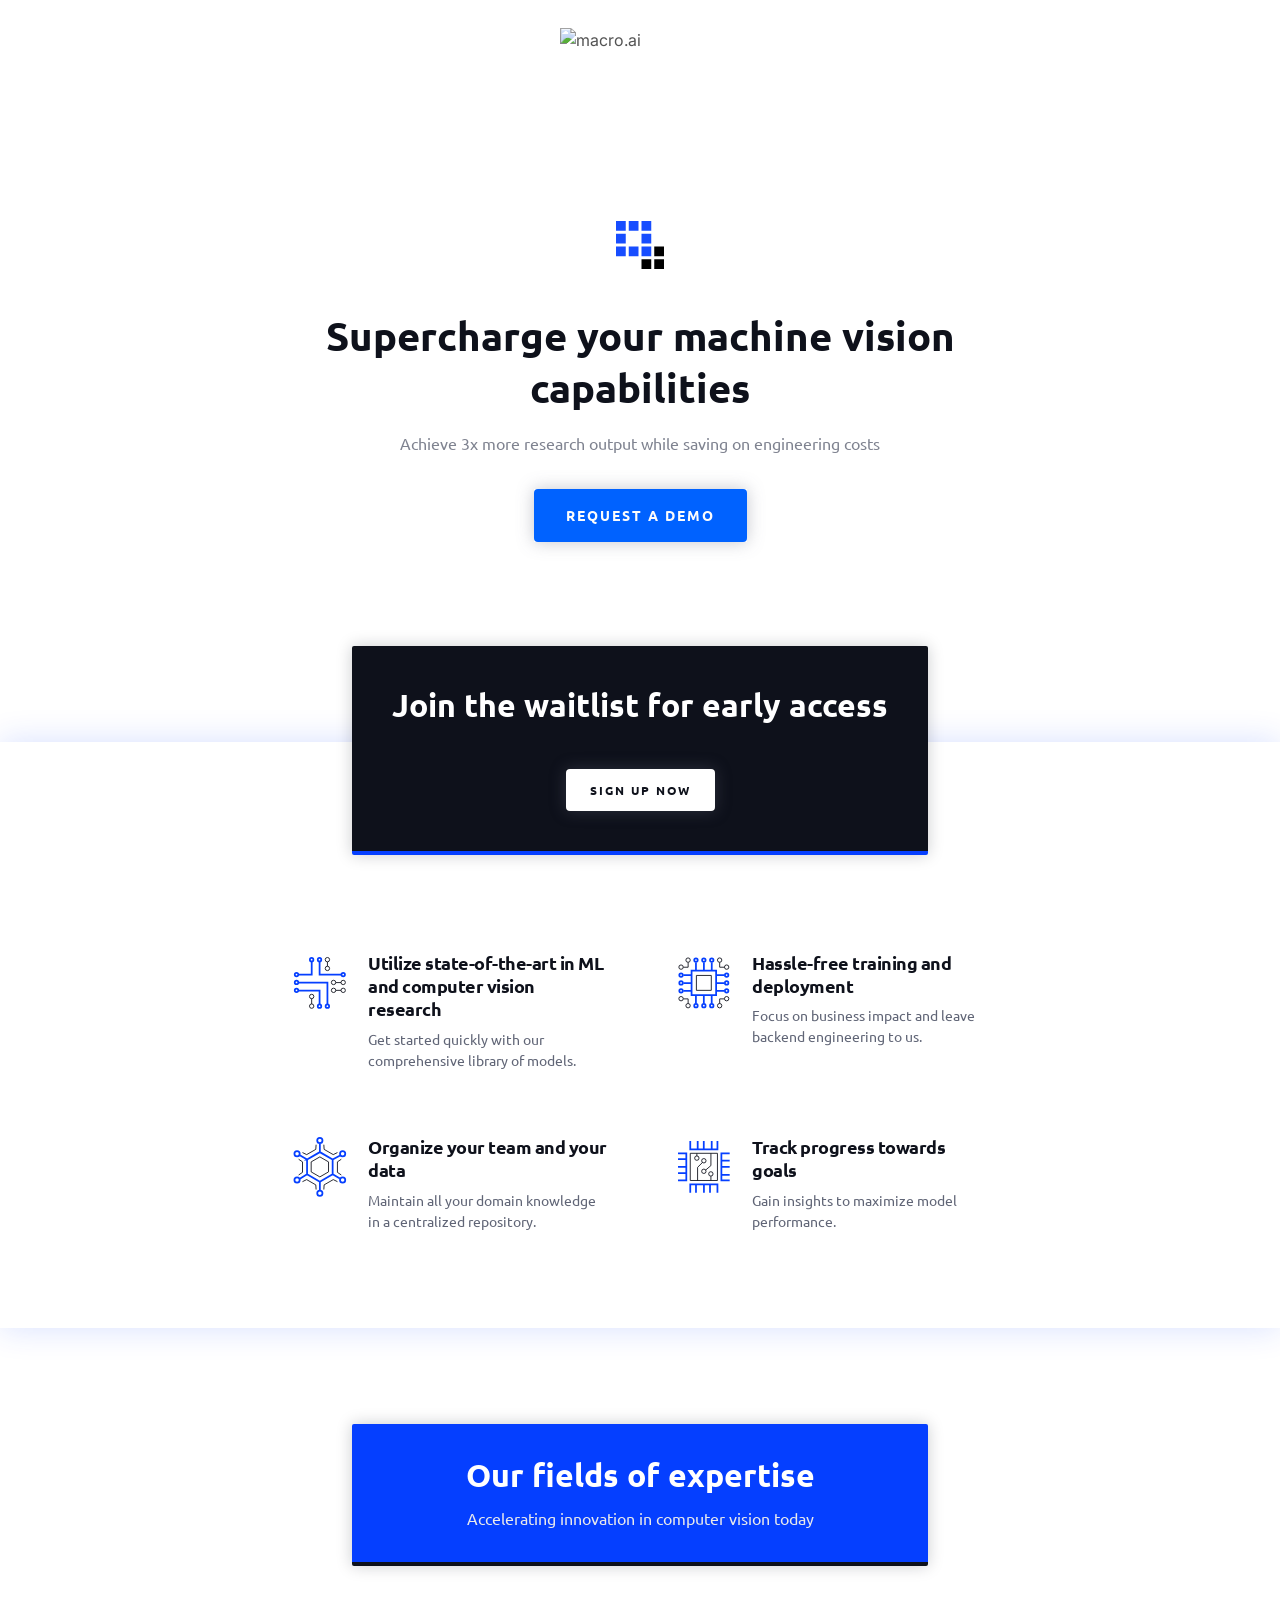
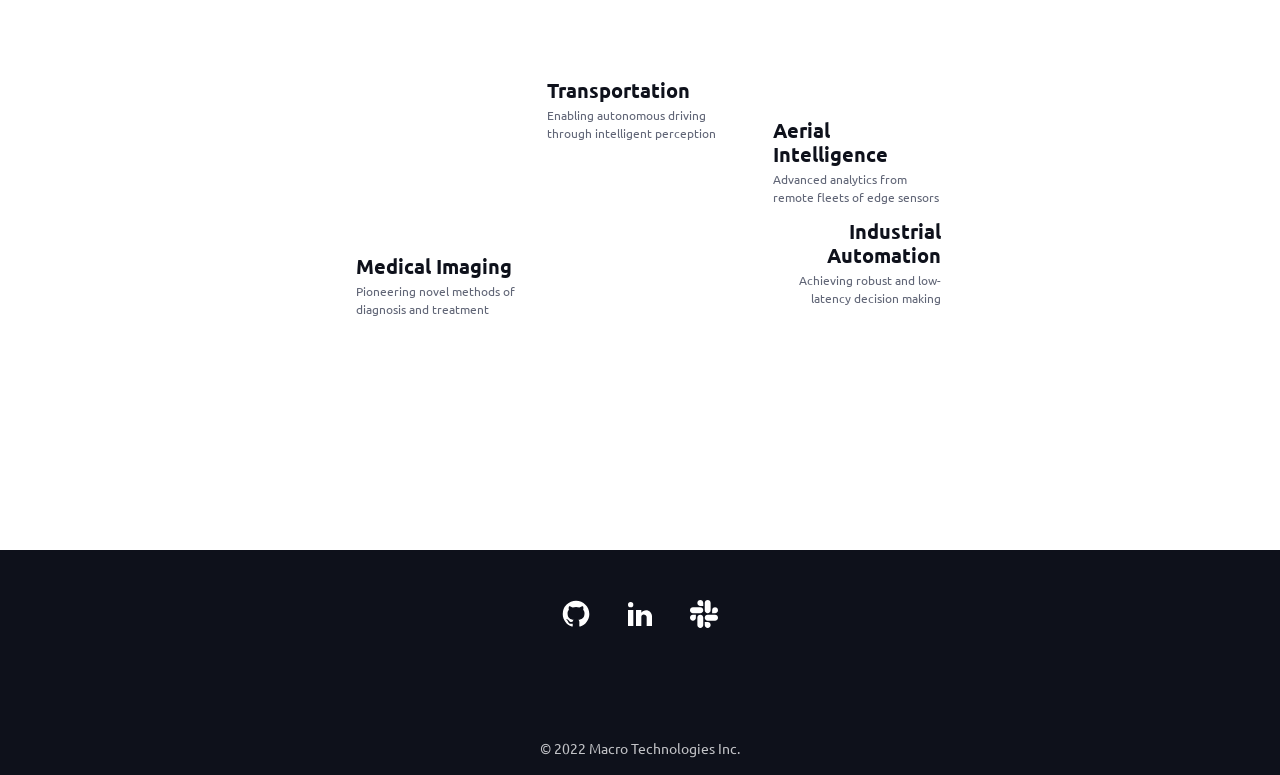
==== commit 4b2c9ee1: "Deploying to gh-pages from @ macro-plasmic/macro-website2@a41017fe5f938132608557258bc18c775ca261ef 🚀" ====
--- a/index.html
+++ b/index.html
@@ -1,4 +1,4 @@
-<!DOCTYPE html><html><head><meta name="viewport" content="width=device-width"/><meta charSet="utf-8"/><meta name="twitter:card" content="summary"/><title>Macro.ai</title><meta property="og:title" content="Macro.ai"/><meta name="next-head-count" content="5"/><noscript data-n-css=""></noscript><script defer="" nomodule="" src="/_next/static/chunks/polyfills-5cd94c89d3acac5f.js"></script><script src="/_next/static/chunks/webpack-df4cf1c8d23aa877.js" defer=""></script><script src="/_next/static/chunks/framework-a0992c1421fb9c84.js" defer=""></script><script src="/_next/static/chunks/main-a4d9e436b9a532ca.js" defer=""></script><script src="/_next/static/chunks/pages/_app-0065203e2706de25.js" defer=""></script><script src="/_next/static/chunks/983-836e50d996f4704a.js" defer=""></script><script src="/_next/static/chunks/pages/%5B%5B...catchall%5D%5D-884f293188344718.js" defer=""></script><script src="/_next/static/kd_qIql-Yt7IXzbQGyidi/_buildManifest.js" defer=""></script><script src="/_next/static/kd_qIql-Yt7IXzbQGyidi/_ssgManifest.js" defer=""></script><script src="/_next/static/kd_qIql-Yt7IXzbQGyidi/_middlewareManifest.js" defer=""></script></head><body><div id="__next" data-reactroot=""><style>
+<!DOCTYPE html><html><head><meta name="viewport" content="width=device-width"/><meta charSet="utf-8"/><meta name="twitter:card" content="summary"/><title>Macro.ai - Supercharge your machine vision capabilities</title><meta property="og:title" content="Macro.ai - Supercharge your machine vision capabilities"/><meta name="next-head-count" content="5"/><noscript data-n-css=""></noscript><script defer="" nomodule="" src="/_next/static/chunks/polyfills-5cd94c89d3acac5f.js"></script><script src="/_next/static/chunks/webpack-df4cf1c8d23aa877.js" defer=""></script><script src="/_next/static/chunks/framework-a0992c1421fb9c84.js" defer=""></script><script src="/_next/static/chunks/main-a4d9e436b9a532ca.js" defer=""></script><script src="/_next/static/chunks/pages/_app-0065203e2706de25.js" defer=""></script><script src="/_next/static/chunks/983-836e50d996f4704a.js" defer=""></script><script src="/_next/static/chunks/pages/%5B%5B...catchall%5D%5D-884f293188344718.js" defer=""></script><script src="/_next/static/f2XG7-eqfoccel7chy947/_buildManifest.js" defer=""></script><script src="/_next/static/f2XG7-eqfoccel7chy947/_ssgManifest.js" defer=""></script><script src="/_next/static/f2XG7-eqfoccel7chy947/_middlewareManifest.js" defer=""></script></head><body><div id="__next" data-reactroot=""><style>
     @import url('https://fonts.googleapis.com/css2?family=Inter%3Aital%2Cwght%400%2C400%3B0%2C600%3B0%2C700%3B0%2C900&family=Inconsolata%3Aital%2Cwght%400%2C400%3B0%2C600%3B0%2C700%3B0%2C900&family=Ubuntu%3Aital%2Cwght%400%2C400%3B0%2C500%3B0%2C700&display=swap');
     .__wab_flex-container{display:flex;flex:1;align-self:stretch;pointer-events:none}.__wab_flex-container>*{pointer-events:auto}.__wab_slot{display:contents}.__wab_slot-string-wrapper{position:relative}.__wab_passthrough{display:contents}.__wab_img-wrapper{position:relative;display:inherit;flex-direction:column;overflow:hidden;flex-shrink:0}.__wab_slot>.__wab_img-wrapper{display:block}.__wab_passthrough>.__wab_img-wrapper{display:block}.__wab_img-spacer-svg{display:block;margin:0;border:0;padding:0}.__wab_img{position:absolute;top:0;left:0;bottom:0;right:0;margin:0;padding:0;border:0;display:block;width:100%;min-width:100%;max-width:100%;min-height:100%;max-height:100%;box-sizing:border-box}.__wab_picture{display:contents}
 :where(.plasmic_default__all){display:block;white-space:inherit;grid-row:auto;grid-column:auto;position:relative;background:0 0;background-size:100% 100%;background-repeat:no-repeat;box-shadow:none;box-sizing:border-box;text-decoration-line:none;margin:0;border-width:0}:where(.plasmic_default__img){display:inline-block}:where(.plasmic_default__li){display:list-item}:where(.plasmic_default__span){display:inline;position:static;font-family:inherit;line-height:inherit;font-size:inherit;font-style:inherit;font-weight:inherit;color:inherit;text-transform:inherit}:where(.plasmic_default__input){font-family:inherit;line-height:inherit;font-size:inherit;font-style:inherit;font-weight:inherit;color:inherit;text-transform:inherit;background-image:linear-gradient(#fff,#fff);padding:2px;border:1px solid #d3d3d3}:where(.plasmic_default__textarea){font-family:inherit;line-height:inherit;font-size:inherit;font-style:inherit;font-weight:inherit;color:inherit;text-transform:inherit;padding:2px;border:1px solid #d3d3d3}:where(.plasmic_default__button){font-family:inherit;line-height:inherit;font-size:inherit;font-style:inherit;font-weight:inherit;color:inherit;text-transform:inherit;background-image:none;align-items:flex-start;text-align:center;padding:2px 6px;border:1px solid #d3d3d3}:where(.plasmic_default__code){font-family:inherit;line-height:inherit}:where(.plasmic_default__pre){font-family:inherit;line-height:inherit}:where(.plasmic_default__p){font-family:inherit;line-height:inherit;font-size:inherit;font-style:inherit;font-weight:inherit;color:inherit;text-transform:inherit}:where(.plasmic_default__h1){font-size:inherit;font-weight:inherit}:where(.plasmic_default__h2){font-size:inherit;font-weight:inherit}:where(.plasmic_default__h3){font-size:inherit;font-weight:inherit}:where(.plasmic_default__h4){font-size:inherit;font-weight:inherit}:where(.plasmic_default__h5){font-size:inherit;font-weight:inherit}:where(.plasmic_default__h6){font-size:inherit;font-weight:inherit}:where(.plasmic_default__address){font-style:inherit}:where(.plasmic_default__a){color:inherit}:where(.plasmic_default__ol){list-style-type:none;padding:0}:where(.plasmic_default__ul){list-style-type:none;padding:0}:where(.plasmic_default__select){padding:2px 6px}.plasmic_default__component_wrapper{display:grid}.plasmic_default__inline{display:inline}.plasmic_page_wrapper{display:flex;width:100%;min-height:100vh;align-items:stretch;align-self:start}.plasmic_page_wrapper>*{height:auto!important}
@@ -15,4 +15,4 @@
         body {
           margin: 0;
         }
-      </style><div class="plasmic_page_wrapper"><div class="plasmic_default__all plasmic_default__div root_reset_i42j7eTZyeiiTfpdBSnMJu plasmic_default_styles plasmic_mixins plasmic_tokens LandingPage__root__wtc4R"><main class="plasmic_default__all plasmic_default__main LandingPage__main__bNnMk"><header class="plasmic_default__all plasmic_default__header root_reset_i42j7eTZyeiiTfpdBSnMJu plasmic_default_styles plasmic_mixins plasmic_tokens Header__root__eNaGg __wab_instance LandingPage__header__hyQdP"><nav class="plasmic_default__all plasmic_default__nav Header__nav__m9Ydy"><div class="plasmic_default__all plasmic_default__div root_reset_i42j7eTZyeiiTfpdBSnMJu plasmic_default_styles plasmic_mixins plasmic_tokens Logo__root__g7999 __wab_instance Header__logo__d6W2I"><div class="plasmic_default__all plasmic_default__div Logo__freeBox___6WBM"><div class="Logo__img__jDw4V __wab_img-wrapper" style="width:160px;min-width:0;max-width:100%;height:auto;min-height:0"><img alt="" aria-hidden="true" class="__wab_img-spacer-svg" src="[data-uri]" style="width:100%;height:auto;min-height:100%"/><picture class="__wab_picture"><source type="image/webp" srcSet="https://img.plasmic.app/img-optimizer/v1/img/892cc7f15aa983fd3eb7315a1d37cd29.png?w=256&amp;q=75&amp;f=webp 1x, https://img.plasmic.app/img-optimizer/v1/img/892cc7f15aa983fd3eb7315a1d37cd29.png?q=75&amp;f=webp 2x"/><img alt="macro.ai" loading="lazy" class="__wab_img" decoding="async" src="https://img.plasmic.app/img-optimizer/v1/img/892cc7f15aa983fd3eb7315a1d37cd29.png?q=75" srcSet="https://img.plasmic.app/img-optimizer/v1/img/892cc7f15aa983fd3eb7315a1d37cd29.png?w=256&amp;q=75 1x, https://img.plasmic.app/img-optimizer/v1/img/892cc7f15aa983fd3eb7315a1d37cd29.png?q=75 2x" style="width:0;height:0"/></picture></div></div></div></nav></header><section class="plasmic_default__all plasmic_default__section LandingPage__section__ovMdp"><div class="LandingPage__img__gztNd __wab_img-wrapper" style="width:100%;min-width:0;max-width:100%;height:auto;min-height:0"><img alt="" aria-hidden="true" class="__wab_img-spacer-svg" src="[data-uri]" style="width:100%;height:auto;min-height:100%"/><picture class="__wab_picture"><source type="image/webp" srcSet="https://img.plasmic.app/img-optimizer/v1/img/21597624929a1b682abc1c09c041f223.png?w=640&amp;q=75&amp;f=webp 640w, https://img.plasmic.app/img-optimizer/v1/img/21597624929a1b682abc1c09c041f223.png?w=750&amp;q=75&amp;f=webp 750w, https://img.plasmic.app/img-optimizer/v1/img/21597624929a1b682abc1c09c041f223.png?w=828&amp;q=75&amp;f=webp 828w, https://img.plasmic.app/img-optimizer/v1/img/21597624929a1b682abc1c09c041f223.png?w=1080&amp;q=75&amp;f=webp 1080w, https://img.plasmic.app/img-optimizer/v1/img/21597624929a1b682abc1c09c041f223.png?q=75&amp;f=webp 1200w"/><img alt="" loading="lazy" class="__wab_img" decoding="async" src="https://img.plasmic.app/img-optimizer/v1/img/21597624929a1b682abc1c09c041f223.png?q=75" srcSet="https://img.plasmic.app/img-optimizer/v1/img/21597624929a1b682abc1c09c041f223.png?w=640&amp;q=75 640w, https://img.plasmic.app/img-optimizer/v1/img/21597624929a1b682abc1c09c041f223.png?w=750&amp;q=75 750w, https://img.plasmic.app/img-optimizer/v1/img/21597624929a1b682abc1c09c041f223.png?w=828&amp;q=75 828w, https://img.plasmic.app/img-optimizer/v1/img/21597624929a1b682abc1c09c041f223.png?w=1080&amp;q=75 1080w, https://img.plasmic.app/img-optimizer/v1/img/21597624929a1b682abc1c09c041f223.png?q=75 1200w" sizes="100vw" style="width:0;height:0"/></picture></div><div class="plasmic_default__all plasmic_default__div LandingPage__freeBox__xxXmN"><svg xmlns="http://www.w3.org/2000/svg" fill="none" viewBox="0 0 64 64" height="1em" width="1em" class="plasmic-default__svg plasmic_default__all plasmic_default__svg LandingPage__svg__rcghF" role="img"><path d="M13 0H0v13h13V0zm17 0H17v13h13V0zm4 0h13v13H34V0zM13 17H0v13h13V17zm21 0h13v13H34V17zM13 34H0v13h13V34zm4 0h13v13H17V34zm30 0H34v13h13V34z" fill="#174DFF"></path><path d="M51 34h13v13H51V34zM34 51h13v13H34V51zm30 0H51v13h13V51z" fill="#000"></path></svg></div><div class="plasmic_default__all plasmic_default__div root_reset_i42j7eTZyeiiTfpdBSnMJu plasmic_default_styles plasmic_mixins plasmic_tokens Cta__root__iEXd Cta__rootcentered__iEXdYlMx1 __wab_instance LandingPage__cta__t6Zxh"><h1 class="plasmic_default__all plasmic_default__h1 Cta__heading___7W30E Cta__headingcentered___7W30EYlMx1"><div class="plasmic_default__all plasmic_default__div Cta__freeBox__j2B0 Cta__freeBoxcentered__j2B0YlMx1"><div class="__wab_slot Cta__slotTargetHeading__trnmd Cta__slotTargetHeadingcentered__trnmdYlMx1"><div class="plasmic_default__all plasmic_default__div __wab_text LandingPage__text__pSeng">Supercharge your machine learning</div></div></div></h1><div class="plasmic_default__all plasmic_default__div Cta__text__q44S Cta__textcentered__q44SYlMx1"><div class="plasmic_default__all plasmic_default__div Cta__freeBox__gbQ13 Cta__freeBoxcentered__gbQ13YlMx1"><div class="__wab_slot Cta__slotTargetText__kc4Dr Cta__slotTargetTextcentered__kc4DrYlMx1"><div class="plasmic_default__all plasmic_default__div __wab_text LandingPage__text__nXuos">Achieve 3x more research output while saving on engineering costs</div></div></div></div><a class="plasmic_default__all plasmic_default__a Cta__link__qFLu" href="mailto:sales@macro.ai"><div class="plasmic_default__all plasmic_default__div Cta__freeBox__vu9Bp"><div class="__wab_slot Cta__slotTargetLink__ezb6I"><div class="__wab_slot-string-wrapper">Request a demo</div></div></div></a></div></section><section class="plasmic_default__all plasmic_default__section LandingPage__section__aHuxc"><article class="plasmic_default__all plasmic_default__article LandingPage__article__atPcb"><div class="plasmic_default__all plasmic_default__div root_reset_i42j7eTZyeiiTfpdBSnMJu plasmic_default_styles plasmic_mixins plasmic_tokens Cta__root__iEXd Cta__rootcentered__iEXdYlMx1 Cta__rootwhite__iEXdLnWr __wab_instance LandingPage__cta__iyHiG"><h1 class="plasmic_default__all plasmic_default__h1 Cta__heading___7W30E Cta__headingcentered___7W30EYlMx1"><div class="plasmic_default__all plasmic_default__div Cta__freeBox__j2B0 Cta__freeBoxcentered__j2B0YlMx1 Cta__freeBoxnoText__j2B0CxCnm Cta__freeBoxsmall__j2B0O8Cbm"><div class="__wab_slot Cta__slotTargetHeading__trnmd Cta__slotTargetHeadingcentered__trnmdYlMx1 Cta__slotTargetHeadingsmall__trnmdO8Cbm Cta__slotTargetHeadingwhite__trnmdLnWr"><div class="plasmic_default__all plasmic_default__div __wab_text LandingPage__text__y5TR2">Join the waitlist for early access</div></div></div></h1><div class="plasmic_default__all plasmic_default__div Cta__text__q44S Cta__textcentered__q44SYlMx1 Cta__textnoText__q44ScxCnm Cta__textsmall__q44SO8Cbm"><div class="plasmic_default__all plasmic_default__div Cta__freeBox__gbQ13 Cta__freeBoxcentered__gbQ13YlMx1 Cta__freeBoxsmall__gbQ13O8Cbm"><div class="__wab_slot Cta__slotTargetText__kc4Dr Cta__slotTargetTextcentered__kc4DrYlMx1 Cta__slotTargetTextnoText__kc4DrcxCnm Cta__slotTargetTextsmall__kc4DrO8Cbm Cta__slotTargetTextwhite__kc4DrLnWr"><div class="__wab_slot-string-wrapper">Achieve 3x more research output while saving on engineering costs</div></div></div></div><a class="plasmic_default__all plasmic_default__a Cta__link__qFLu Cta__linknoText__qFLucxCnm Cta__linkwhite__qFLuLnWr" href="mailto:sales@macro.ai"><div class="plasmic_default__all plasmic_default__div Cta__freeBox__vu9Bp Cta__freeBoxsmall__vu9BpO8Cbm Cta__freeBoxwhite__vu9BpLnWr"><div class="__wab_slot Cta__slotTargetLink__ezb6I Cta__slotTargetLinksmall__ezb6Io8Cbm Cta__slotTargetLinkwhite__ezb6ILnWr"><div class="__wab_slot-string-wrapper">Sign up Now</div></div></div></a></div></article><section class="plasmic_default__all plasmic_default__section LandingPage__section___87Zmr"><article class="plasmic_default__all plasmic_default__article root_reset_i42j7eTZyeiiTfpdBSnMJu plasmic_default_styles plasmic_mixins plasmic_tokens IconAspect__root__xLnJm __wab_instance LandingPage__iconAspect__xZmG2"><div class="__wab_flex-container"><div class="plasmic_default__all plasmic_default__div IconAspect__freeBox__fYeeR"><svg xmlns="http://www.w3.org/2000/svg" fill="none" viewBox="0 0 73 73" height="1em" width="1em" class="plasmic-default__svg plasmic_default__all plasmic_default__svg IconAspect__svg__dEmQv" role="img"><circle cx="35.956" cy="9.882" r="2" stroke="#053FFF" stroke-width="2"></circle><circle cx="26.956" cy="9.882" r="2" stroke="#053FFF" stroke-width="2"></circle><circle cx="9.707" cy="26.882" r="2" stroke="#053FFF" stroke-width="2"></circle><circle cx="9.707" cy="35.882" r="2" stroke="#053FFF" stroke-width="2"></circle><circle cx="9.707" cy="44.882" r="2" stroke="#053FFF" stroke-width="2"></circle><circle cx="35.956" cy="62.882" r="2" stroke="#053FFF" stroke-width="2"></circle><circle cx="44.921" cy="62.882" r="2" stroke="#053FFF" stroke-width="2"></circle><circle cx="62.956" cy="26.882" r="2" stroke="#053FFF" stroke-width="2"></circle><path d="M27.04 12.459v14.52H12.225m23.82-14.52v14.52h24.41m-24.431 33.47V45.064H12.269m32.71 15.385V36.022h-32.71" stroke="#053FFF" stroke-width="2"></path><circle cx="44.956" cy="9.882" r="2.5" stroke="#0E111B"></circle><circle cx="44.956" cy="19.882" r="2.5" stroke="#0E111B"></circle><circle cx="26.99" cy="51.882" r="2.5" stroke="#0E111B"></circle><circle cx="26.99" cy="62.882" r="2.5" stroke="#0E111B"></circle><circle cx="51.956" cy="44.882" r="2.5" stroke="#0E111B"></circle><circle cx="51.956" cy="35.882" r="2.5" stroke="#0E111B"></circle><circle cx="62.956" cy="35.882" r="2.5" stroke="#0E111B"></circle><circle cx="62.956" cy="44.882" r="2.5" stroke="#0E111B"></circle><path d="M44.978 12.459v4.852m9.595 18.71h5.882m-5.882 8.86h5.882M26.99 60.449v-6.055" stroke="#0E111B"></path></svg></div><article class="plasmic_default__all plasmic_default__article IconAspect__article__u2T9O"><h4 class="plasmic_default__all plasmic_default__h4 IconAspect__h4__peBVl"><div class="__wab_slot IconAspect__slotTargetHeading__laeE"><div class="plasmic_default__all plasmic_default__div __wab_text LandingPage__text__f53C">Utilize state-of-the-art in ML Research</div></div></h4><div class="plasmic_default__all plasmic_default__div IconAspect__freeBox__g9CA"><div class="__wab_slot IconAspect__slotTargetText___9NJcm"><div class="__wab_slot-string-wrapper">Get started quickly with our comprehensive library of models.</div></div></div></article></div></article><article class="plasmic_default__all plasmic_default__article root_reset_i42j7eTZyeiiTfpdBSnMJu plasmic_default_styles plasmic_mixins plasmic_tokens IconAspect__root__xLnJm __wab_instance LandingPage__iconAspect__qeOxC"><div class="__wab_flex-container"><div class="plasmic_default__all plasmic_default__div IconAspect__freeBox__fYeeR"><svg xmlns="http://www.w3.org/2000/svg" fill="none" viewBox="0 0 73 73" height="1em" width="1em" class="plasmic-default__svg plasmic_default__all plasmic_default__svg LandingPage__svg__j1Ieh" role="img"><path d="M27.32 13.025v8.81m9.068-8.81v8.81m8.962-8.81v8.81m14.37 5.76h-8.716m8.716 8.989h-8.716m8.716 8.988h-8.716m-5.72 14.313v-8.878M36.3 59.885v-8.878m-9.02 8.878v-8.878m-14.294-5.435H21.8m-8.813-8.988H21.8m-8.813-8.989H21.8" stroke="#053FFF" stroke-width="2"></path><circle cx="27.331" cy="10.382" r="2" stroke="#053FFF" stroke-width="2"></circle><circle cx="62.331" cy="27.382" r="2" transform="rotate(90 62.331 27.382)" stroke="#053FFF" stroke-width="2"></circle><circle cx="27.331" cy="62.382" r="2" stroke="#053FFF" stroke-width="2"></circle><circle cx="10.331" cy="27.382" r="2" transform="rotate(90 10.331 27.382)" stroke="#053FFF" stroke-width="2"></circle><circle cx="36.331" cy="10.382" r="2" stroke="#053FFF" stroke-width="2"></circle><circle cx="62.331" cy="36.382" r="2" transform="rotate(90 62.331 36.382)" stroke="#053FFF" stroke-width="2"></circle><circle cx="36.331" cy="62.382" r="2" stroke="#053FFF" stroke-width="2"></circle><circle cx="10.331" cy="36.382" r="2" transform="rotate(90 10.331 36.382)" stroke="#053FFF" stroke-width="2"></circle><circle cx="45.331" cy="10.382" r="2" stroke="#053FFF" stroke-width="2"></circle><circle cx="62.331" cy="45.382" r="2" transform="rotate(90 62.331 45.382)" stroke="#053FFF" stroke-width="2"></circle><circle cx="45.331" cy="62.382" r="2" stroke="#053FFF" stroke-width="2"></circle><circle cx="10.331" cy="45.382" r="2" transform="rotate(90 10.331 45.382)" stroke="#053FFF" stroke-width="2"></circle><path stroke="#053FFF" stroke-width="2" d="M22.331 22.382h28v28h-28z"></path><path d="M12.986 18.5h5.407v-5.475m35.999 0V18.5h5.328m0 36.12h-5.328v5.265m-35.999 0v-5.264h-5.407" stroke="#0E111B"></path><circle cx="18.331" cy="10.382" r="2.5" stroke="#0E111B"></circle><circle cx="62.331" cy="18.382" r="2.5" transform="rotate(90 62.331 18.382)" stroke="#0E111B"></circle><circle cx="18.331" cy="62.382" r="2.5" stroke="#0E111B"></circle><circle cx="10.331" cy="18.382" r="2.5" transform="rotate(90 10.331 18.382)" stroke="#0E111B"></circle><circle cx="54.331" cy="10.382" r="2.5" stroke="#0E111B"></circle><circle cx="62.331" cy="54.382" r="2.5" transform="rotate(90 62.331 54.382)" stroke="#0E111B"></circle><circle cx="54.331" cy="62.382" r="2.5" stroke="#0E111B"></circle><circle cx="10.331" cy="54.382" r="2.5" transform="rotate(90 10.331 54.382)" stroke="#0E111B"></circle><path stroke="#0E111B" d="M27.831 27.882h17v17h-17z"></path></svg></div><article class="plasmic_default__all plasmic_default__article IconAspect__article__u2T9O"><h4 class="plasmic_default__all plasmic_default__h4 IconAspect__h4__peBVl"><div class="__wab_slot IconAspect__slotTargetHeading__laeE"><div class="__wab_slot-string-wrapper">Hassle-free training and deployment</div></div></h4><div class="plasmic_default__all plasmic_default__div IconAspect__freeBox__g9CA"><div class="__wab_slot IconAspect__slotTargetText___9NJcm"><div class="__wab_slot-string-wrapper">Focus on business impact and leave backend engineering to us.</div></div></div></article></div></article><article class="plasmic_default__all plasmic_default__article root_reset_i42j7eTZyeiiTfpdBSnMJu plasmic_default_styles plasmic_mixins plasmic_tokens IconAspect__root__xLnJm __wab_instance LandingPage__iconAspect___6Q7Gv"><div class="__wab_flex-container"><div class="plasmic_default__all plasmic_default__div IconAspect__freeBox__fYeeR"><svg xmlns="http://www.w3.org/2000/svg" fill="none" viewBox="0 0 73 73" height="1em" width="1em" class="plasmic-default__svg plasmic_default__all plasmic_default__svg LandingPage__svg__wi75Y" role="img"><circle cx="36.331" cy="6.382" r="3" stroke="#053FFF" stroke-width="2"></circle><circle cx="36.331" cy="66.382" r="3" transform="rotate(-180 36.331 66.382)" stroke="#053FFF" stroke-width="2"></circle><circle cx="10.331" cy="21.382" r="3" stroke="#053FFF" stroke-width="2"></circle><circle cx="62.331" cy="51.382" r="3" transform="rotate(-180 62.331 51.382)" stroke="#053FFF" stroke-width="2"></circle><circle cx="62.331" cy="21.382" r="3" stroke="#053FFF" stroke-width="2"></circle><circle cx="10.331" cy="51.382" r="3" transform="rotate(-180 10.331 51.382)" stroke="#053FFF" stroke-width="2"></circle><path d="M21.743 27.96l14.588-8.423L50.92 27.96v16.845l-14.588 8.423-14.588-8.423V27.96zm14.611-8.92V9.957m0 43.862v9.14m15.089-35.247l8-4.264M21.307 45.073L13.49 49.82m7.817-22.13l-7.817-4.644m37.952 22.026l7.735 4.602" stroke="#053FFF" stroke-width="2"></path><path d="M26.439 30.671l9.892-5.711 9.892 5.711v11.423l-9.892 5.711-9.892-5.711V30.67zM60.8 45.61l-4.423-2.978V30.629l4.422-2.978M40.853 62.2l.368-5.32 10.395-6 4.79 2.34m-39.898 0l4.79-2.34 10.395 6 .368 5.32M12.12 27.651l4.422 2.978v12.003L12.12 45.61m19.946-34.548l-.368 5.319-10.394 6.001-4.79-2.34m39.887 0l-4.79 2.34-10.394-6.001-.368-5.319" stroke="#0E111B"></path></svg></div><article class="plasmic_default__all plasmic_default__article IconAspect__article__u2T9O"><h4 class="plasmic_default__all plasmic_default__h4 IconAspect__h4__peBVl"><div class="__wab_slot IconAspect__slotTargetHeading__laeE"><div class="__wab_slot-string-wrapper">Organize your team and your data</div></div></h4><div class="plasmic_default__all plasmic_default__div IconAspect__freeBox__g9CA"><div class="__wab_slot IconAspect__slotTargetText___9NJcm"><div class="__wab_slot-string-wrapper">Maintain all your domain knowledge in a centralized repository.</div></div></div></article></div></article><article class="plasmic_default__all plasmic_default__article root_reset_i42j7eTZyeiiTfpdBSnMJu plasmic_default_styles plasmic_mixins plasmic_tokens IconAspect__root__xLnJm __wab_instance LandingPage__iconAspect__laQ7G"><div class="__wab_flex-container"><div class="plasmic_default__all plasmic_default__div IconAspect__freeBox__fYeeR"><svg xmlns="http://www.w3.org/2000/svg" fill="none" viewBox="0 0 73 73" height="1em" width="1em" class="plasmic-default__svg plasmic_default__all plasmic_default__svg LandingPage__svg__zlCvN" role="img"><path d="M20.831 6.924v9.458h8.47m22.53-9.458v9.458H45.3m0 0V6.924m0 9.458h-9.06m0 0V6.924m0 9.458H29.3m0 0V6.924m36.49 13.958h-9.46v8.47m9.459 22.53H56.33v-6.531m0 0h9.459m-9.459 0v-9.06m0 0h9.459m-9.459 0v-6.94m0 0h9.459M51.831 65.84v-9.458h-8.47m-22.53 9.459v-9.459h6.531m0 0v9.459m0-9.459h9.06m0 0v9.459m0-9.459h6.94m0 0v9.459M6.873 51.882h9.458v-8.47m-9.458-22.53h9.458v6.532m0 0H6.873m9.458 0v9.06m0 0H6.873m9.458 0v6.939m0 0H6.873" stroke="#053FFF" stroke-width="2"></path><path d="M28.36 23.953v-3.019M44.393 46.96v4.935m-6.038-11.87l6.038-5.14v-13.95m-9.627 10.402l-5.588 5.547v15.011" stroke="#0E111B"></path><circle cx="28.331" cy="26.382" r="2.5" transform="rotate(-180 28.331 26.382)" stroke="#0E111B"></circle><circle cx="44.331" cy="44.382" r="2.5" stroke="#0E111B"></circle><circle cx="36.331" cy="29.382" r="2.5" transform="rotate(-180 36.331 29.382)" stroke="#0E111B"></circle><circle cx="36.331" cy="41.382" r="2.5" stroke="#0E111B"></circle><path stroke="#0E111B" d="M20.831 20.882h31v31h-31z"></path></svg></div><article class="plasmic_default__all plasmic_default__article IconAspect__article__u2T9O"><h4 class="plasmic_default__all plasmic_default__h4 IconAspect__h4__peBVl"><div class="__wab_slot IconAspect__slotTargetHeading__laeE"><div class="__wab_slot-string-wrapper">Track progress towards goals</div></div></h4><div class="plasmic_default__all plasmic_default__div IconAspect__freeBox__g9CA"><div class="__wab_slot IconAspect__slotTargetText___9NJcm"><div class="__wab_slot-string-wrapper">Gain insights to maximize model performance.</div></div></div></article></div></article></section></section><section class="plasmic_default__all plasmic_default__section LandingPage__section___7JTH"><div class="plasmic_default__all plasmic_default__div LandingPage__heading__knZua"><div class="plasmic_default__all plasmic_default__div root_reset_i42j7eTZyeiiTfpdBSnMJu plasmic_default_styles plasmic_mixins plasmic_tokens Cta__root__iEXd Cta__rootcentered__iEXdYlMx1 Cta__rootwhite__iEXdLnWr __wab_instance LandingPage__cta__jXvK7"><h1 class="plasmic_default__all plasmic_default__h1 Cta__heading___7W30E Cta__headingcentered___7W30EYlMx1"><div class="plasmic_default__all plasmic_default__div Cta__freeBox__j2B0 Cta__freeBoxcentered__j2B0YlMx1 Cta__freeBoxsmall__j2B0O8Cbm"><div class="__wab_slot Cta__slotTargetHeading__trnmd Cta__slotTargetHeadingcentered__trnmdYlMx1 Cta__slotTargetHeadingsmall__trnmdO8Cbm Cta__slotTargetHeadingwhite__trnmdLnWr"><div class="__wab_slot-string-wrapper">Our fields of expertise</div></div></div></h1><div class="plasmic_default__all plasmic_default__div Cta__text__q44S Cta__textcentered__q44SYlMx1 Cta__textnoButton__q44S804Ov Cta__textsmall__q44SO8Cbm"><div class="plasmic_default__all plasmic_default__div Cta__freeBox__gbQ13 Cta__freeBoxcentered__gbQ13YlMx1 Cta__freeBoxnoButton__gbQ13804Ov Cta__freeBoxsmall__gbQ13O8Cbm"><div class="__wab_slot Cta__slotTargetText__kc4Dr Cta__slotTargetTextcentered__kc4DrYlMx1 Cta__slotTargetTextnoButton__kc4Dr804Ov Cta__slotTargetTextsmall__kc4DrO8Cbm Cta__slotTargetTextwhite__kc4DrLnWr"><div class="__wab_slot-string-wrapper">Accelerating innovation in computer vision today</div></div></div></div><a class="plasmic_default__all plasmic_default__a Cta__link__qFLu Cta__linknoButton__qFLu804Ov Cta__linkwhite__qFLuLnWr" href="mailto:sales@macro.ai"><div class="plasmic_default__all plasmic_default__div Cta__freeBox__vu9Bp Cta__freeBoxsmall__vu9BpO8Cbm Cta__freeBoxwhite__vu9BpLnWr"><div class="__wab_slot Cta__slotTargetLink__ezb6I Cta__slotTargetLinknoButton__ezb6I804Ov Cta__slotTargetLinksmall__ezb6Io8Cbm Cta__slotTargetLinkwhite__ezb6ILnWr"><div class="__wab_slot-string-wrapper">Request a demo</div></div></div></a></div></div><div class="plasmic_default__all plasmic_default__div LandingPage__freeBox__kwct2"><div class="__wab_flex-container"><div class="plasmic_default__all plasmic_default__div root_reset_i42j7eTZyeiiTfpdBSnMJu plasmic_default_styles plasmic_mixins plasmic_tokens MicrochipAspect__root__sDXg __wab_instance LandingPage__microchipAspect__usJjf"><div class="plasmic_default__all plasmic_default__div MicrochipAspect__freeBox___8SdtK"><div class="__wab_flex-container"><div class="MicrochipAspect__img__xg2Ac __wab_img-wrapper" style="width:6rem /* plasmic-token: GSzDbkk8g */;min-width:0;max-width:100%;height:auto;min-height:0"><img alt="" aria-hidden="true" class="__wab_img-spacer-svg" src="[data-uri]" style="width:100%;height:auto;min-height:100%"/><picture class="__wab_picture"><img alt="" loading="lazy" class="__wab_img" decoding="async" src="https://site-assets.plasmic.app/4b08355c6d6c45caff711114057f2c6d.svg" style="width:0;height:0"/></picture></div><div class="plasmic_default__all plasmic_default__div MicrochipAspect__freeBox__p2R42"><h1 class="plasmic_default__all plasmic_default__h1 MicrochipAspect__h1__niH2T"><div class="__wab_slot MicrochipAspect__slotTargetHeading__yhmLv"><div class="__wab_slot-string-wrapper">Medical Imaging</div></div></h1><div class="plasmic_default__all plasmic_default__div MicrochipAspect__freeBox___3ZXf0"><div class="__wab_slot MicrochipAspect__slotTargetText__ntawF"><div class="__wab_slot-string-wrapper">Pioneering novel methods of diagnosis and treatment</div></div></div></div></div></div></div><div class="plasmic_default__all plasmic_default__div root_reset_i42j7eTZyeiiTfpdBSnMJu plasmic_default_styles plasmic_mixins plasmic_tokens MicrochipAspect__root__sDXg __wab_instance LandingPage__microchipAspect__gtDxe"><div class="plasmic_default__all plasmic_default__div MicrochipAspect__freeBox___8SdtK MicrochipAspect__freeBoxreverse___8SdtKomAkl"><div class="__wab_flex-container"><div class="LandingPage__img__umUi __wab_img-wrapper" style="width:6rem /* plasmic-token: GSzDbkk8g */;min-width:0;max-width:100%;height:auto;min-height:0"><img alt="" aria-hidden="true" class="__wab_img-spacer-svg" src="[data-uri]" style="width:100%;height:auto;min-height:100%"/><picture class="__wab_picture"><img alt="" loading="lazy" class="__wab_img" decoding="async" src="https://site-assets.plasmic.app/5501e288021b52d64e736b94e7c1485e.svg" style="width:0;height:0"/></picture></div><div class="plasmic_default__all plasmic_default__div MicrochipAspect__freeBox__p2R42 MicrochipAspect__freeBoxreverse__p2R42OmAkl"><h1 class="plasmic_default__all plasmic_default__h1 MicrochipAspect__h1__niH2T MicrochipAspect__h1reverse__niH2TOmAkl"><div class="__wab_slot MicrochipAspect__slotTargetHeading__yhmLv MicrochipAspect__slotTargetHeadingreverse__yhmLvOmAkl"><div class="__wab_slot-string-wrapper">Transportation</div></div></h1><div class="plasmic_default__all plasmic_default__div MicrochipAspect__freeBox___3ZXf0 MicrochipAspect__freeBoxreverse___3ZXf0OmAkl"><div class="__wab_slot MicrochipAspect__slotTargetText__ntawF MicrochipAspect__slotTargetTextreverse__ntawFomAkl"><div class="__wab_slot-string-wrapper">Enabling autonomous driving through intelligent perception</div></div></div></div></div></div></div><div class="plasmic_default__all plasmic_default__div root_reset_i42j7eTZyeiiTfpdBSnMJu plasmic_default_styles plasmic_mixins plasmic_tokens MicrochipAspect__root__sDXg __wab_instance LandingPage__microchipAspect__jl0Rt"><div class="plasmic_default__all plasmic_default__div MicrochipAspect__freeBox___8SdtK"><div class="__wab_flex-container"><div class="LandingPage__img__te63I __wab_img-wrapper" style="width:6rem /* plasmic-token: GSzDbkk8g */;min-width:0;max-width:100%;height:auto;min-height:0"><img alt="" aria-hidden="true" class="__wab_img-spacer-svg" src="[data-uri]" style="width:100%;height:auto;min-height:100%"/><picture class="__wab_picture"><img alt="" loading="lazy" class="__wab_img" decoding="async" src="https://site-assets.plasmic.app/47bc58bd58a707131214992210697e08.svg" style="width:0;height:0"/></picture></div><div class="plasmic_default__all plasmic_default__div MicrochipAspect__freeBox__p2R42"><h1 class="plasmic_default__all plasmic_default__h1 MicrochipAspect__h1__niH2T"><div class="__wab_slot MicrochipAspect__slotTargetHeading__yhmLv"><div class="__wab_slot-string-wrapper">Aerial Intelligence</div></div></h1><div class="plasmic_default__all plasmic_default__div MicrochipAspect__freeBox___3ZXf0"><div class="__wab_slot MicrochipAspect__slotTargetText__ntawF"><div class="__wab_slot-string-wrapper">Advanced analytics from remote fleets of edge sensors</div></div></div></div></div></div></div><div class="plasmic_default__all plasmic_default__div root_reset_i42j7eTZyeiiTfpdBSnMJu plasmic_default_styles plasmic_mixins plasmic_tokens MicrochipAspect__root__sDXg __wab_instance LandingPage__microchipAspect__bd14N"><div class="plasmic_default__all plasmic_default__div MicrochipAspect__freeBox___8SdtK MicrochipAspect__freeBoxreverse___8SdtKomAkl"><div class="__wab_flex-container"><div class="LandingPage__img___0CuBl __wab_img-wrapper" style="width:6rem /* plasmic-token: GSzDbkk8g */;min-width:0;max-width:100%;height:auto;min-height:0"><img alt="" aria-hidden="true" class="__wab_img-spacer-svg" src="[data-uri]" style="width:100%;height:auto;min-height:100%"/><picture class="__wab_picture"><img alt="" loading="lazy" class="__wab_img" decoding="async" src="https://site-assets.plasmic.app/2cf9a720333ff51ed2ff99f7a6fe6acc.svg" style="width:0;height:0"/></picture></div><div class="plasmic_default__all plasmic_default__div MicrochipAspect__freeBox__p2R42 MicrochipAspect__freeBoxreverse__p2R42OmAkl"><h1 class="plasmic_default__all plasmic_default__h1 MicrochipAspect__h1__niH2T MicrochipAspect__h1reverse__niH2TOmAkl"><div class="__wab_slot MicrochipAspect__slotTargetHeading__yhmLv MicrochipAspect__slotTargetHeadingreverse__yhmLvOmAkl"><div class="plasmic_default__all plasmic_default__div __wab_text LandingPage__text__dsii7">Industrial Automation</div></div></h1><div class="plasmic_default__all plasmic_default__div MicrochipAspect__freeBox___3ZXf0 MicrochipAspect__freeBoxreverse___3ZXf0OmAkl"><div class="__wab_slot MicrochipAspect__slotTargetText__ntawF MicrochipAspect__slotTargetTextreverse__ntawFomAkl"><div class="__wab_slot-string-wrapper">Achieving robust and low-latency decision making</div></div></div></div></div></div></div></div></div><div class="plasmic_default__all plasmic_default__div LandingPage__graphic__hr5CL"><div class="plasmic_default__all plasmic_default__div LandingPage__freeBox__iTyT"><article class="plasmic_default__all plasmic_default__article LandingPage__article__rFmVw"><div class="LandingPage__img__e41Yx __wab_img-wrapper" style="width:100%;min-width:0;max-width:100%;height:auto;min-height:0"><img alt="" aria-hidden="true" class="__wab_img-spacer-svg" src="[data-uri]" style="width:100%;height:auto;min-height:100%"/><picture class="__wab_picture"><img alt="" loading="lazy" class="__wab_img" decoding="async" src="https://site-assets.plasmic.app/4b08355c6d6c45caff711114057f2c6d.svg" style="width:0;height:0"/></picture></div><div class="plasmic_default__all plasmic_default__div root_reset_i42j7eTZyeiiTfpdBSnMJu plasmic_default_styles plasmic_mixins plasmic_tokens Aspect__root__hhpdO __wab_instance LandingPage__aspect__xHxic"><div class="plasmic_default__all plasmic_default__div Aspect__freeBox__vOwX0"><div class="__wab_flex-container"><div class="plasmic_default__all plasmic_default__div Aspect__freeBox___4Hliu"><h1 class="plasmic_default__all plasmic_default__h1 Aspect__h1__stiY"><div class="__wab_slot Aspect__slotTargetHeading__fGTm"><div class="__wab_slot-string-wrapper">Medical Imaging</div></div></h1><div class="plasmic_default__all plasmic_default__div Aspect__freeBox__ljM4F"><div class="__wab_slot Aspect__slotTargetText__bcrLi"><div class="__wab_slot-string-wrapper">Pioneering novel methods of diagnosis and treatment</div></div></div></div></div></div></div></article><article class="plasmic_default__all plasmic_default__article LandingPage__article__ozNnw"><div class="LandingPage__img__rr2Gt __wab_img-wrapper" style="width:100%;min-width:0;max-width:100%;height:auto;min-height:0"><img alt="" aria-hidden="true" class="__wab_img-spacer-svg" src="[data-uri]" style="width:100%;height:auto;min-height:100%"/><picture class="__wab_picture"><img alt="" loading="lazy" class="__wab_img" decoding="async" src="https://site-assets.plasmic.app/4b08355c6d6c45caff711114057f2c6d.svg" style="width:0;height:0"/></picture></div><div class="plasmic_default__all plasmic_default__div root_reset_i42j7eTZyeiiTfpdBSnMJu plasmic_default_styles plasmic_mixins plasmic_tokens Aspect__root__hhpdO __wab_instance LandingPage__aspect__xclEr"><div class="plasmic_default__all plasmic_default__div Aspect__freeBox__vOwX0"><div class="__wab_flex-container"><div class="plasmic_default__all plasmic_default__div Aspect__freeBox___4Hliu"><h1 class="plasmic_default__all plasmic_default__h1 Aspect__h1__stiY"><div class="__wab_slot Aspect__slotTargetHeading__fGTm"><div class="__wab_slot-string-wrapper">Medical Imaging</div></div></h1><div class="plasmic_default__all plasmic_default__div Aspect__freeBox__ljM4F"><div class="__wab_slot Aspect__slotTargetText__bcrLi"><div class="__wab_slot-string-wrapper">Pioneering novel methods of diagnosis and treatment</div></div></div></div></div></div></div></article><article class="plasmic_default__all plasmic_default__article LandingPage__article__wjFb9"><div class="LandingPage__img___8EXuo __wab_img-wrapper" style="width:100%;min-width:0;max-width:100%;height:auto;min-height:0"><img alt="" aria-hidden="true" class="__wab_img-spacer-svg" src="[data-uri]" style="width:100%;height:auto;min-height:100%"/><picture class="__wab_picture"><img alt="" loading="lazy" class="__wab_img" decoding="async" src="https://site-assets.plasmic.app/4b08355c6d6c45caff711114057f2c6d.svg" style="width:0;height:0"/></picture></div><div class="plasmic_default__all plasmic_default__div root_reset_i42j7eTZyeiiTfpdBSnMJu plasmic_default_styles plasmic_mixins plasmic_tokens Aspect__root__hhpdO __wab_instance LandingPage__aspect___0Fkmu"><div class="plasmic_default__all plasmic_default__div Aspect__freeBox__vOwX0"><div class="__wab_flex-container"><div class="plasmic_default__all plasmic_default__div Aspect__freeBox___4Hliu"><h1 class="plasmic_default__all plasmic_default__h1 Aspect__h1__stiY"><div class="__wab_slot Aspect__slotTargetHeading__fGTm"><div class="plasmic_default__all plasmic_default__div __wab_text LandingPage__text__aghac">Medical Imaging</div></div></h1><div class="plasmic_default__all plasmic_default__div Aspect__freeBox__ljM4F"><div class="__wab_slot Aspect__slotTargetText__bcrLi"><div class="__wab_slot-string-wrapper">Pioneering novel methods of diagnosis and treatment</div></div></div></div></div></div></div></article><article class="plasmic_default__all plasmic_default__article LandingPage__article___2D2Os"><div class="LandingPage__img___4WRlY __wab_img-wrapper" style="width:100%;min-width:0;max-width:100%;height:auto;min-height:0"><img alt="" aria-hidden="true" class="__wab_img-spacer-svg" src="[data-uri]" style="width:100%;height:auto;min-height:100%"/><picture class="__wab_picture"><img alt="" loading="lazy" class="__wab_img" decoding="async" src="https://site-assets.plasmic.app/4b08355c6d6c45caff711114057f2c6d.svg" style="width:0;height:0"/></picture></div><div class="plasmic_default__all plasmic_default__div root_reset_i42j7eTZyeiiTfpdBSnMJu plasmic_default_styles plasmic_mixins plasmic_tokens Aspect__root__hhpdO __wab_instance LandingPage__aspect__sMmvV"><div class="plasmic_default__all plasmic_default__div Aspect__freeBox__vOwX0"><div class="__wab_flex-container"><div class="plasmic_default__all plasmic_default__div Aspect__freeBox___4Hliu"><h1 class="plasmic_default__all plasmic_default__h1 Aspect__h1__stiY"><div class="__wab_slot Aspect__slotTargetHeading__fGTm"><div class="__wab_slot-string-wrapper">Medical Imaging</div></div></h1><div class="plasmic_default__all plasmic_default__div Aspect__freeBox__ljM4F"><div class="__wab_slot Aspect__slotTargetText__bcrLi"><div class="plasmic_default__all plasmic_default__div __wab_text LandingPage__text__sugQd">Pioneering novel methods of diagnosis and treatment</div></div></div></div></div></div></div></article></div><div class="LandingPage__img__j28A6 __wab_img-wrapper" style="width:auto;min-width:0;max-width:100%;height:auto;min-height:0"><img alt="" aria-hidden="true" class="__wab_img-spacer-svg" src="[data-uri]" style="width:auto;min-width:100%;max-width:100%;height:auto;min-height:100%"/><picture class="__wab_picture"><source type="image/webp" srcSet="https://img.plasmic.app/img-optimizer/v1/img/892cc7f15aa983fd3eb7315a1d37cd29.png?q=75&amp;f=webp 1x"/><img alt="" loading="lazy" class="__wab_img" decoding="async" src="https://img.plasmic.app/img-optimizer/v1/img/892cc7f15aa983fd3eb7315a1d37cd29.png?q=75" srcSet="https://img.plasmic.app/img-optimizer/v1/img/892cc7f15aa983fd3eb7315a1d37cd29.png?q=75 1x" style="width:0;height:0"/></picture></div></div></section><div class="plasmic_default__all plasmic_default__div root_reset_i42j7eTZyeiiTfpdBSnMJu plasmic_default_styles plasmic_mixins plasmic_tokens Footer__root___6VZjr __wab_instance LandingPage__footer__ms4E6"><div class="plasmic_default__all plasmic_default__div Footer__freeBox___8Fp5"><div class="__wab_flex-container"><a class="plasmic_default__all plasmic_default__a Footer__link__q35Xk" href="https://github.com/macro-ai"><svg xmlns="http://www.w3.org/2000/svg" fill="none" viewBox="0 0 24 24" height="1em" width="1em" style="fill:currentcolor" class="plasmic-default__svg plasmic_default__all plasmic_default__svg Footer__svg__n34K2" role="img"><mask id="jy0QKVwuka" style="mask-type:alpha&quot;" maskUnits="userSpaceOnUse" x="0" y="0" width="24" height="24"><path fill="currentColor" d="M0 0h24v24H0z"></path></mask><g mask="url(#jy0QKVwuka)"><path fill-rule="evenodd" clip-rule="evenodd" d="M12.026 2a9.973 9.973 0 00-9.974 9.974c0 4.406 2.857 8.145 6.82 9.465.5.09.68-.217.68-.481 0-.237-.008-.865-.011-1.696-2.775.602-3.361-1.338-3.361-1.338-.452-1.152-1.107-1.459-1.107-1.459-.905-.619.069-.605.069-.605 1.002.07 1.527 1.028 1.527 1.028.89 1.524 2.336 1.084 2.902.829.09-.645.35-1.085.635-1.334-2.214-.251-4.542-1.107-4.542-4.93 0-1.087.389-1.979 1.024-2.675-.101-.253-.446-1.268.099-2.64 0 0 .837-.269 2.742 1.021a9.583 9.583 0 012.496-.336 9.554 9.554 0 012.496.336c1.906-1.291 2.742-1.021 2.742-1.021.545 1.372.203 2.387.099 2.64.64.696 1.024 1.587 1.024 2.675 0 3.833-2.33 4.675-4.552 4.922.355.308.675.916.675 1.846 0 1.334-.012 2.41-.012 2.737 0 .267.178.577.687.479C19.146 20.115 22 16.379 22 11.974 22 6.465 17.535 2 12.026 2c-5.51 0 0 0 0 0z" fill="currentColor"></path></g></svg></a><a class="plasmic_default__all plasmic_default__a Footer__link__oivdh" href="https://www.linkedin.com/company/macro-technologies-inc/"><svg xmlns="http://www.w3.org/2000/svg" fill="none" viewBox="0 0 24 24" height="1em" width="1em" style="fill:currentcolor" class="plasmic-default__svg plasmic_default__all plasmic_default__svg Footer__svg___0M3Yx" role="img"><mask id="5AcMz0H5Ea" style="mask-type:alpha&quot;" maskUnits="userSpaceOnUse" x="0" y="0" width="24" height="24"><path fill="currentColor" d="M0 0h24v24H0z"></path></mask><g mask="url(#5AcMz0H5Ea)"><path fill-rule="evenodd" clip-rule="evenodd" d="M17 21v-6.75c0-1.059-1.188-1.944-2.246-1.944-1.06 0-1.754.885-1.754 1.944V21H9V9h4v2c.662-1.071 2.356-1.763 3.525-1.763C18.997 9.237 21 11.28 21 13.75V21h-4zM3 21V9h4v12H3zM7 5a2 2 0 11-4 0 2 2 0 014 0z" fill="currentColor"></path></g></svg></a><a class="plasmic_default__all plasmic_default__a Footer__link__z2Xuh" href="https://join.slack.com/t/macroaicommunity/shared_invite/zt-obayi8g2-GkNLwqE3iUp1agf5X345YA"><svg xmlns="http://www.w3.org/2000/svg" fill="none" viewBox="0 0 16 16" height="1em" width="1em" style="fill:currentcolor" class="plasmic-default__svg plasmic_default__all plasmic_default__svg Footer__svg__rmkXd" role="img"><path d="M6.153 3.941c-.81 0-1.47-.66-1.47-1.47 0-.81.66-1.471 1.47-1.471.81 0 1.47.661 1.47 1.47v1.471h-1.47zM2.47 11.318c.81 0 1.471-.662 1.471-1.471v-1.47h-1.47c-.81 0-1.471.66-1.471 1.47 0 .81.661 1.47 1.47 1.47zm3.683-2.942c-.81 0-1.47.661-1.47 1.47v3.683c0 .81.66 1.471 1.47 1.471.81 0 1.47-.661 1.47-1.47V9.846c0-.81-.66-1.47-1.47-1.47zm1.471-2.223c0-.81-.661-1.47-1.47-1.47H2.47c-.81 0-1.471.66-1.471 1.47 0 .81.661 1.47 1.47 1.47h3.683c.81 0 1.47-.66 1.47-1.47zm4.435 0c0-.81.66-1.47 1.47-1.47.81 0 1.471.66 1.471 1.47 0 .81-.661 1.47-1.47 1.47h-1.471v-1.47zM9.847 7.624c.81 0 1.47-.661 1.47-1.47V2.47c0-.81-.66-1.471-1.47-1.471-.81 0-1.47.661-1.47 1.47v3.683c0 .81.66 1.47 1.47 1.47zm0 4.435c.81 0 1.47.66 1.47 1.47 0 .81-.66 1.471-1.47 1.471-.81 0-1.47-.661-1.47-1.47v-1.471h1.47zM8.376 9.847c0 .81.661 1.47 1.47 1.47h3.683c.81 0 1.471-.66 1.471-1.47 0-.81-.661-1.47-1.47-1.47H9.846c-.81 0-1.47.66-1.47 1.47z" fill="currentColor"></path></svg></a></div></div><div class="plasmic_default__all plasmic_default__div Footer__freeBox__edcO4"><div class="__wab_flex-container"><div class="Footer__img__k3X5S __wab_img-wrapper" style="width:auto;min-width:0;max-width:12rem;height:auto;min-height:0"><img alt="" aria-hidden="true" class="__wab_img-spacer-svg" src="[data-uri]" style="width:auto;min-width:100%;max-width:100%;height:auto;min-height:100%"/><picture class="__wab_picture"><source type="image/webp" srcSet="https://img.plasmic.app/img-optimizer/v1/img/9b9543938b389e318e60336f86110011.png?q=75&amp;f=webp 1x"/><img alt="" loading="lazy" class="__wab_img" decoding="async" src="https://img.plasmic.app/img-optimizer/v1/img/9b9543938b389e318e60336f86110011.png?q=75" srcSet="https://img.plasmic.app/img-optimizer/v1/img/9b9543938b389e318e60336f86110011.png?q=75 1x" style="width:0;height:0"/></picture></div><div class="plasmic_default__all plasmic_default__div __wab_text Footer__text__rCfe">© 2022 Macro Technologies Inc.</div></div></div></div></main></div></div></div><script id="__NEXT_DATA__" type="application/json">{"props":{"pageProps":{"plasmicData":{"entryCompMetas":[{"id":"3jyx4vpwoxn5W","displayName":"Landing Page","usedComponents":["qOpEOuch8c","9-TbxkzWMp","kd4l0EXFxt","BDoM4y3E7a","WagKJXZdRgt","9IoDJgJegX"],"projectId":"i42j7eTZyeiiTfpdBSnMJu","name":"LandingPage","renderFile":"render__3jyx4vpwoxn5W.js","skeletonFile":"comp__3jyx4vpwoxn5W.js","cssFile":"css__3jyx4vpwoxn5W.css","path":"/","isPage":true,"entry":"render__3jyx4vpwoxn5W.js","isCode":false,"pageMetadata":{"path":"/","description":"","title":"Macro.ai"},"metadata":{}}],"bundle":{"modules":{"browser":[{"fileName":"comp__9-TbxkzWMp.js","code":"\"use strict\";Object.defineProperty(exports,\"__esModule\",{value:!0});var e=require(\"react\"),a=require(\"next/link\"),t=require(\"./index-aad2e562.js\");function n(e){return e\u0026\u0026\"object\"==typeof e\u0026\u0026\"default\"in e?e:{default:e}}function r(e){if(e\u0026\u0026e.__esModule)return e;var a=Object.create(null);return e\u0026\u0026Object.keys(e).forEach((function(t){if(\"default\"!==t){var n=Object.getOwnPropertyDescriptor(e,t);Object.defineProperty(a,t,n.get?n:{enumerable:!0,get:function(){return e[t]}})}})),a.default=e,Object.freeze(a)}require(\"react-dom\");var _=r(e),s=n(a);const l=new Array(\"centered\",\"noText\",\"white\",\"small\",\"noButton\"),i=new Array(\"heading\",\"text\",\"link\");const o={root:[\"root\",\"heading\",\"text\",\"link\"],heading:[\"heading\"],text:[\"text\"],link:[\"link\"]};const c=Object.assign(function(e){const a=function(a){const{variants:n,args:r,overrides:_}=t.deriveRenderOpts(a,{name:e,descendantNames:[...o[e]],internalArgPropNames:i,internalVariantPropNames:l});return function(e){const{variants:a,args:n,overrides:r,forNode:_}=e;return e.args,t.createPlasmicElementProxy(\"div\",{\"data-plasmic-override\":r.root,className:t.classNames(\"plasmic_default__all\",\"plasmic_default__div\",\"root_reset_i42j7eTZyeiiTfpdBSnMJu\",\"plasmic_default_styles\",\"plasmic_mixins\",\"plasmic_tokens\",\"Cta__root__iEXd\",{Cta__rootcentered__iEXdYlMx1:t.hasVariant(a,\"centered\",\"centered\"),Cta__rootwhite__iEXdLnWr:t.hasVariant(a,\"white\",\"white\")})},t.createPlasmicElementProxy(\"h1\",{\"data-plasmic-override\":r.heading,className:t.classNames(\"plasmic_default__all\",\"plasmic_default__h1\",\"Cta__heading___7W30E\",{Cta__headingcentered___7W30EYlMx1:t.hasVariant(a,\"centered\",\"centered\")})},t.createPlasmicElementProxy(\"div\",{className:t.classNames(\"plasmic_default__all\",\"plasmic_default__div\",\"Cta__freeBox__j2B0\",{Cta__freeBoxcentered__j2B0YlMx1:t.hasVariant(a,\"centered\",\"centered\"),Cta__freeBoxnoText__j2B0CxCnm:t.hasVariant(a,\"noText\",\"noText\"),Cta__freeBoxsmall__j2B0O8Cbm:t.hasVariant(a,\"small\",\"small\")})},t.renderPlasmicSlot({defaultContents:\"Supercharge your machine learning\",value:n.heading,className:t.classNames(\"Cta__slotTargetHeading__trnmd\",{Cta__slotTargetHeadingcentered__trnmdYlMx1:t.hasVariant(a,\"centered\",\"centered\"),Cta__slotTargetHeadingsmall__trnmdO8Cbm:t.hasVariant(a,\"small\",\"small\"),Cta__slotTargetHeadingwhite__trnmdLnWr:t.hasVariant(a,\"white\",\"white\")})}))),(t.hasVariant(a,\"noText\",\"noText\"),t.createPlasmicElementProxy(\"div\",{\"data-plasmic-override\":r.text,className:t.classNames(\"plasmic_default__all\",\"plasmic_default__div\",\"Cta__text__q44S\",{Cta__textcentered__q44SYlMx1:t.hasVariant(a,\"centered\",\"centered\"),Cta__textnoButton__q44S804Ov:t.hasVariant(a,\"noButton\",\"noButton\"),Cta__textnoText__q44ScxCnm:t.hasVariant(a,\"noText\",\"noText\"),Cta__textsmall__q44SO8Cbm:t.hasVariant(a,\"small\",\"small\")})},t.createPlasmicElementProxy(\"div\",{className:t.classNames(\"plasmic_default__all\",\"plasmic_default__div\",\"Cta__freeBox__gbQ13\",{Cta__freeBoxcentered__gbQ13YlMx1:t.hasVariant(a,\"centered\",\"centered\"),Cta__freeBoxnoButton__gbQ13804Ov:t.hasVariant(a,\"noButton\",\"noButton\"),Cta__freeBoxsmall__gbQ13O8Cbm:t.hasVariant(a,\"small\",\"small\")})},t.renderPlasmicSlot({defaultContents:\"Achieve 3x more research output while saving on engineering costs\",value:n.text,className:t.classNames(\"Cta__slotTargetText__kc4Dr\",{Cta__slotTargetTextcentered__kc4DrYlMx1:t.hasVariant(a,\"centered\",\"centered\"),Cta__slotTargetTextnoButton__kc4Dr804Ov:t.hasVariant(a,\"noButton\",\"noButton\"),Cta__slotTargetTextnoText__kc4DrcxCnm:t.hasVariant(a,\"noText\",\"noText\"),Cta__slotTargetTextsmall__kc4DrO8Cbm:t.hasVariant(a,\"small\",\"small\"),Cta__slotTargetTextwhite__kc4DrLnWr:t.hasVariant(a,\"white\",\"white\")})})))),(t.hasVariant(a,\"noButton\",\"noButton\"),t.createPlasmicElementProxy(t.PlasmicLink,{\"data-plasmic-override\":r.link,className:t.classNames(\"plasmic_default__all\",\"plasmic_default__a\",\"Cta__link__qFLu\",{Cta__linknoButton__qFLu804Ov:t.hasVariant(a,\"noButton\",\"noButton\"),Cta__linknoText__qFLucxCnm:t.hasVariant(a,\"noText\",\"noText\"),Cta__linkwhite__qFLuLnWr:t.hasVariant(a,\"white\",\"white\")}),component:s.default,href:\"mailto:sales@macro.ai\",platform:\"nextjs\"},t.createPlasmicElementProxy(\"div\",{className:t.classNames(\"plasmic_default__all\",\"plasmic_default__div\",\"Cta__freeBox__vu9Bp\",{Cta__freeBoxsmall__vu9BpO8Cbm:t.hasVariant(a,\"small\",\"small\"),Cta__freeBoxwhite__vu9BpLnWr:t.hasVariant(a,\"white\",\"white\")})},t.renderPlasmicSlot({defaultContents:\"Request a demo\",value:n.link,className:t.classNames(\"Cta__slotTargetLink__ezb6I\",{Cta__slotTargetLinknoButton__ezb6I804Ov:t.hasVariant(a,\"noButton\",\"noButton\"),Cta__slotTargetLinksmall__ezb6Io8Cbm:t.hasVariant(a,\"small\",\"small\"),Cta__slotTargetLinkwhite__ezb6ILnWr:t.hasVariant(a,\"white\",\"white\")})})))))}({variants:n,args:r,overrides:_,forNode:e})};return a.displayName=\"root\"===e?\"PlasmicCta\":`PlasmicCta.${e}`,a}(\"root\"),{internalVariantProps:l,internalArgProps:i});const m=_.forwardRef((function(e,a){return _.createElement(c,{root:{ref:a},...e})}));exports.default=m;\n","imports":["react","next/link","index-aad2e562.js","react-dom","css__9-TbxkzWMp.css"],"type":"code"},{"fileName":"comp__9IoDJgJegX.js","code":"\"use strict\";Object.defineProperty(exports,\"__esModule\",{value:!0});var e=require(\"react\"),a=require(\"next/link\"),t=require(\"./index-aad2e562.js\");function l(e){return e\u0026\u0026\"object\"==typeof e\u0026\u0026\"default\"in e?e:{default:e}}function s(e){if(e\u0026\u0026e.__esModule)return e;var a=Object.create(null);return e\u0026\u0026Object.keys(e).forEach((function(t){if(\"default\"!==t){var l=Object.getOwnPropertyDescriptor(e,t);Object.defineProperty(a,t,l.get?l:{enumerable:!0,get:function(){return e[t]}})}})),a.default=e,Object.freeze(a)}require(\"react-dom\");var r=l(e),c=s(e),i=l(a);function o(e){const{className:a,style:l,title:s,...c}=e;return r.default.createElement(\"svg\",{xmlns:\"http://www.w3.org/2000/svg\",fill:\"none\",viewBox:\"0 0 24 24\",height:\"1em\",width:\"1em\",style:{fill:\"currentcolor\",...l||{}},className:t.classNames(\"plasmic-default__svg\",a),...c},s\u0026\u0026r.default.createElement(\"title\",null,s),r.default.createElement(\"mask\",{id:\"jy0QKVwuka\",style:{maskType:'alpha\"'},maskUnits:\"userSpaceOnUse\",x:\"0\",y:\"0\",width:\"24\",height:\"24\"},r.default.createElement(\"path\",{fill:\"currentColor\",d:\"M0 0h24v24H0z\"})),r.default.createElement(\"g\",{mask:\"url(#jy0QKVwuka)\"},r.default.createElement(\"path\",{fillRule:\"evenodd\",clipRule:\"evenodd\",d:\"M12.026 2a9.973 9.973 0 00-9.974 9.974c0 4.406 2.857 8.145 6.82 9.465.5.09.68-.217.68-.481 0-.237-.008-.865-.011-1.696-2.775.602-3.361-1.338-3.361-1.338-.452-1.152-1.107-1.459-1.107-1.459-.905-.619.069-.605.069-.605 1.002.07 1.527 1.028 1.527 1.028.89 1.524 2.336 1.084 2.902.829.09-.645.35-1.085.635-1.334-2.214-.251-4.542-1.107-4.542-4.93 0-1.087.389-1.979 1.024-2.675-.101-.253-.446-1.268.099-2.64 0 0 .837-.269 2.742 1.021a9.583 9.583 0 012.496-.336 9.554 9.554 0 012.496.336c1.906-1.291 2.742-1.021 2.742-1.021.545 1.372.203 2.387.099 2.64.64.696 1.024 1.587 1.024 2.675 0 3.833-2.33 4.675-4.552 4.922.355.308.675.916.675 1.846 0 1.334-.012 2.41-.012 2.737 0 .267.178.577.687.479C19.146 20.115 22 16.379 22 11.974 22 6.465 17.535 2 12.026 2c-5.51 0 0 0 0 0z\",fill:\"currentColor\"})))}function m(e){const{className:a,style:l,title:s,...c}=e;return r.default.createElement(\"svg\",{xmlns:\"http://www.w3.org/2000/svg\",fill:\"none\",viewBox:\"0 0 24 24\",height:\"1em\",width:\"1em\",style:{fill:\"currentcolor\",...l||{}},className:t.classNames(\"plasmic-default__svg\",a),...c},s\u0026\u0026r.default.createElement(\"title\",null,s),r.default.createElement(\"mask\",{id:\"5AcMz0H5Ea\",style:{maskType:'alpha\"'},maskUnits:\"userSpaceOnUse\",x:\"0\",y:\"0\",width:\"24\",height:\"24\"},r.default.createElement(\"path\",{fill:\"currentColor\",d:\"M0 0h24v24H0z\"})),r.default.createElement(\"g\",{mask:\"url(#5AcMz0H5Ea)\"},r.default.createElement(\"path\",{fillRule:\"evenodd\",clipRule:\"evenodd\",d:\"M17 21v-6.75c0-1.059-1.188-1.944-2.246-1.944-1.06 0-1.754.885-1.754 1.944V21H9V9h4v2c.662-1.071 2.356-1.763 3.525-1.763C18.997 9.237 21 11.28 21 13.75V21h-4zM3 21V9h4v12H3zM7 5a2 2 0 11-4 0 2 2 0 014 0z\",fill:\"currentColor\"})))}function n(e){const{className:a,style:l,title:s,...c}=e;return r.default.createElement(\"svg\",{xmlns:\"http://www.w3.org/2000/svg\",fill:\"none\",viewBox:\"0 0 16 16\",height:\"1em\",width:\"1em\",style:{fill:\"currentcolor\",...l||{}},className:t.classNames(\"plasmic-default__svg\",a),...c},s\u0026\u0026r.default.createElement(\"title\",null,s),r.default.createElement(\"path\",{d:\"M6.153 3.941c-.81 0-1.47-.66-1.47-1.47 0-.81.66-1.471 1.47-1.471.81 0 1.47.661 1.47 1.47v1.471h-1.47zM2.47 11.318c.81 0 1.471-.662 1.471-1.471v-1.47h-1.47c-.81 0-1.471.66-1.471 1.47 0 .81.661 1.47 1.47 1.47zm3.683-2.942c-.81 0-1.47.661-1.47 1.47v3.683c0 .81.66 1.471 1.47 1.471.81 0 1.47-.661 1.47-1.47V9.846c0-.81-.66-1.47-1.47-1.47zm1.471-2.223c0-.81-.661-1.47-1.47-1.47H2.47c-.81 0-1.471.66-1.471 1.47 0 .81.661 1.47 1.47 1.47h3.683c.81 0 1.47-.66 1.47-1.47zm4.435 0c0-.81.66-1.47 1.47-1.47.81 0 1.471.66 1.471 1.47 0 .81-.661 1.47-1.47 1.47h-1.471v-1.47zM9.847 7.624c.81 0 1.47-.661 1.47-1.47V2.47c0-.81-.66-1.471-1.47-1.471-.81 0-1.47.661-1.47 1.47v3.683c0 .81.66 1.47 1.47 1.47zm0 4.435c.81 0 1.47.66 1.47 1.47 0 .81-.66 1.471-1.47 1.471-.81 0-1.47-.661-1.47-1.47v-1.471h1.47zM8.376 9.847c0 .81.661 1.47 1.47 1.47h3.683c.81 0 1.471-.66 1.471-1.47 0-.81-.661-1.47-1.47-1.47H9.846c-.81 0-1.47.66-1.47 1.47z\",fill:\"currentColor\"}))}const _=new Array,d=new Array;const u={root:[\"root\",\"img\",\"text\"],img:[\"img\"],text:[\"text\"]};const f=Object.assign(function(e){const a=function(a){const{variants:l,args:s,overrides:r}=t.deriveRenderOpts(a,{name:e,descendantNames:[...u[e]],internalArgPropNames:d,internalVariantPropNames:_});return function(e){const{variants:a,args:l,overrides:s,forNode:r}=e;return e.args,t.createPlasmicElementProxy(\"div\",{\"data-plasmic-override\":s.root,className:t.classNames(\"plasmic_default__all\",\"plasmic_default__div\",\"root_reset_i42j7eTZyeiiTfpdBSnMJu\",\"plasmic_default_styles\",\"plasmic_mixins\",\"plasmic_tokens\",\"Footer__root___6VZjr\")},t.createPlasmicElementProxy(t.Stack,{as:\"div\",hasGap:!0,className:t.classNames(\"plasmic_default__all\",\"plasmic_default__div\",\"Footer__freeBox___8Fp5\")},t.createPlasmicElementProxy(t.PlasmicLink,{className:t.classNames(\"plasmic_default__all\",\"plasmic_default__a\",\"Footer__link__q35Xk\"),component:i.default,href:\"https://github.com/macro-ai\",platform:\"nextjs\"},t.createPlasmicElementProxy(o,{className:t.classNames(\"plasmic_default__all\",\"plasmic_default__svg\",\"Footer__svg__n34K2\"),role:\"img\"})),t.createPlasmicElementProxy(t.PlasmicLink,{className:t.classNames(\"plasmic_default__all\",\"plasmic_default__a\",\"Footer__link__oivdh\"),component:i.default,href:\"https://www.linkedin.com/company/macro-technologies-inc/\",platform:\"nextjs\"},t.createPlasmicElementProxy(m,{className:t.classNames(\"plasmic_default__all\",\"plasmic_default__svg\",\"Footer__svg___0M3Yx\"),role:\"img\"})),t.createPlasmicElementProxy(t.PlasmicLink,{className:t.classNames(\"plasmic_default__all\",\"plasmic_default__a\",\"Footer__link__z2Xuh\"),component:i.default,href:\"https://join.slack.com/t/macroaicommunity/shared_invite/zt-obayi8g2-GkNLwqE3iUp1agf5X345YA\",platform:\"nextjs\",target:void 0},t.createPlasmicElementProxy(n,{className:t.classNames(\"plasmic_default__all\",\"plasmic_default__svg\",\"Footer__svg__rmkXd\"),role:\"img\"}))),t.createPlasmicElementProxy(t.Stack,{as:\"div\",hasGap:!0,className:t.classNames(\"plasmic_default__all\",\"plasmic_default__div\",\"Footer__freeBox__edcO4\")},t.createPlasmicElementProxy(t.PlasmicImg,{\"data-plasmic-override\":s.img,alt:\"\",className:t.classNames(\"Footer__img__k3X5S\"),displayHeight:\"auto\",displayMaxHeight:\"none\",displayMaxWidth:\"12rem\",displayMinHeight:\"0\",displayMinWidth:\"0\",displayWidth:\"auto\",loader:\"plasmic\",loading:\"lazy\",src:{src:\"https://img.plasmic.app/img-optimizer/v1/img/9b9543938b389e318e60336f86110011.png\",fullWidth:619,fullHeight:90}}),t.createPlasmicElementProxy(\"div\",{\"data-plasmic-override\":s.text,className:t.classNames(\"plasmic_default__all\",\"plasmic_default__div\",\"__wab_text\",\"Footer__text__rCfe\")},\"© 2022 Macro Technologies Inc.\")))}({variants:l,args:s,overrides:r,forNode:e})};return a.displayName=\"root\"===e?\"PlasmicFooter\":`PlasmicFooter.${e}`,a}(\"root\"),{internalVariantProps:_,internalArgProps:d});const p=c.forwardRef((function(e,a){return c.createElement(f,{root:{ref:a},...e})}));exports.default=p;\n","imports":["react","next/link","index-aad2e562.js","react-dom","css__9IoDJgJegX.css"],"type":"code"},{"fileName":"comp__BDoM4y3E7a.js","code":"\"use strict\";Object.defineProperty(exports,\"__esModule\",{value:!0});var e=require(\"react\"),a=require(\"./index-aad2e562.js\");function r(e){if(e\u0026\u0026e.__esModule)return e;var a=Object.create(null);return e\u0026\u0026Object.keys(e).forEach((function(r){if(\"default\"!==r){var s=Object.getOwnPropertyDescriptor(e,r);Object.defineProperty(a,r,s.get?s:{enumerable:!0,get:function(){return e[r]}})}})),a.default=e,Object.freeze(a)}require(\"react-dom\");var s=r(e);const t=new Array(\"reverse\",\"large\"),i=new Array(\"icon\",\"heading\",\"text\");const c={root:[\"root\",\"h1\"],h1:[\"h1\"]};const l=Object.assign(function(e){const r=function(r){const{variants:s,args:l,overrides:o}=a.deriveRenderOpts(r,{name:e,descendantNames:[...c[e]],internalArgPropNames:i,internalVariantPropNames:t});return function(e){const{variants:r,args:s,overrides:t,forNode:i}=e;return e.args,a.createPlasmicElementProxy(\"div\",{\"data-plasmic-override\":t.root,className:a.classNames(\"plasmic_default__all\",\"plasmic_default__div\",\"root_reset_i42j7eTZyeiiTfpdBSnMJu\",\"plasmic_default_styles\",\"plasmic_mixins\",\"plasmic_tokens\",\"MicrochipAspect__root__sDXg\")},a.createPlasmicElementProxy(a.Stack,{as:\"div\",hasGap:!0,className:a.classNames(\"plasmic_default__all\",\"plasmic_default__div\",\"MicrochipAspect__freeBox___8SdtK\",{MicrochipAspect__freeBoxreverse___8SdtKomAkl:a.hasVariant(r,\"reverse\",\"reverse\")})},a.renderPlasmicSlot({defaultContents:a.createPlasmicElementProxy(a.PlasmicImg,{alt:\"\",className:a.classNames(\"MicrochipAspect__img__xg2Ac\"),displayHeight:\"auto\",displayMaxHeight:\"none\",displayMaxWidth:\"100%\",displayMinHeight:\"0\",displayMinWidth:\"0\",displayWidth:\"6rem /* plasmic-token: GSzDbkk8g */\",loader:\"plasmic\",loading:\"lazy\",src:{src:\"https://site-assets.plasmic.app/4b08355c6d6c45caff711114057f2c6d.svg\",fullWidth:82,fullHeight:150,aspectRatio:.549784}}),value:s.icon}),a.createPlasmicElementProxy(\"div\",{className:a.classNames(\"plasmic_default__all\",\"plasmic_default__div\",\"MicrochipAspect__freeBox__p2R42\",{MicrochipAspect__freeBoxreverse__p2R42OmAkl:a.hasVariant(r,\"reverse\",\"reverse\")})},a.createPlasmicElementProxy(\"h1\",{\"data-plasmic-override\":t.h1,className:a.classNames(\"plasmic_default__all\",\"plasmic_default__h1\",\"MicrochipAspect__h1__niH2T\",{MicrochipAspect__h1reverse__niH2TOmAkl:a.hasVariant(r,\"reverse\",\"reverse\")})},a.renderPlasmicSlot({defaultContents:\"Medical Imaging\",value:s.heading,className:a.classNames(\"MicrochipAspect__slotTargetHeading__yhmLv\",{MicrochipAspect__slotTargetHeadingreverse__yhmLvOmAkl:a.hasVariant(r,\"reverse\",\"reverse\")})})),a.createPlasmicElementProxy(\"div\",{className:a.classNames(\"plasmic_default__all\",\"plasmic_default__div\",\"MicrochipAspect__freeBox___3ZXf0\",{MicrochipAspect__freeBoxreverse___3ZXf0OmAkl:a.hasVariant(r,\"reverse\",\"reverse\")})},a.renderPlasmicSlot({defaultContents:\"Pioneering novel methods of diagnosis and treatment\",value:s.text,className:a.classNames(\"MicrochipAspect__slotTargetText__ntawF\",{MicrochipAspect__slotTargetTextreverse__ntawFomAkl:a.hasVariant(r,\"reverse\",\"reverse\")})})))))}({variants:s,args:l,overrides:o,forNode:e})};return r.displayName=\"root\"===e?\"PlasmicMicrochipAspect\":`PlasmicMicrochipAspect.${e}`,r}(\"root\"),{internalVariantProps:t,internalArgProps:i});const o=s.forwardRef((function(e,a){return s.createElement(l,{root:{ref:a},...e})}));exports.default=o;\n","imports":["react","index-aad2e562.js","react-dom","css__BDoM4y3E7a.css"],"type":"code"},{"fileName":"comp__P29pCDPEoE.js","code":"\"use strict\";Object.defineProperty(exports,\"__esModule\",{value:!0});var a=require(\"react\"),e=require(\"./index-aad2e562.js\");function t(a){return a\u0026\u0026\"object\"==typeof a\u0026\u0026\"default\"in a?a:{default:a}}function o(a){if(a\u0026\u0026a.__esModule)return a;var e=Object.create(null);return a\u0026\u0026Object.keys(a).forEach((function(t){if(\"default\"!==t){var o=Object.getOwnPropertyDescriptor(a,t);Object.defineProperty(e,t,o.get?o:{enumerable:!0,get:function(){return a[t]}})}})),e.default=a,Object.freeze(e)}require(\"react-dom\");var r=t(a),i=o(a);function l(a){const{className:t,style:o,title:i,...l}=a;return r.default.createElement(\"svg\",{xmlns:\"http://www.w3.org/2000/svg\",version:\"1.1\",viewBox:\"0 0 388 57\",height:\"1em\",width:\"1em\",style:{fill:\"currentcolor\",...o||{}},className:e.classNames(\"plasmic-default__svg\",t),...l},i\u0026\u0026r.default.createElement(\"title\",null,i),r.default.createElement(\"path\",{d:\"M28.42 32.03h10.1v10.1h-10.1zm-14.57 0h10.1v10.1h-10.1zM0 4.34h10.1v10.1H0zm0 13.83h10.1v10.1H0zm28.57 0h10.1v10.1h-10.1zM0 32.03h10.1v10.1H0zM13.85 4.28h10.1v10.1h-10.1zm14.57 0h10.1v10.1h-10.1zm13.75 41.58h10.1v10.1h-10.1zm-14.57 0h10.1v10.1H27.6zm14.57-13.85h10.1v10.1h-10.1zm63.49-3.57v27.52h-10.4V30.24a11 11 0 00-.41-3 6.58 6.58 0 00-1.39-2.54 6.43 6.43 0 00-2.71-1.72 13.34 13.34 0 00-4.42-.62 18.57 18.57 0 00-3.93.41 20 20 0 00-3.45 1.11v32.08h-10.4V18.11a30.37 30.37 0 014.1-1.72 47.76 47.76 0 015.16-1.43c1.85-.41 3.74-.74 5.65-1a41.7 41.7 0 015.43-.35 25.1 25.1 0 019.38 1.51 10.86 10.86 0 015.57 4.8 17.25 17.25 0 011.82 8.52zm-11.22-7.87a25.94 25.94 0 016-3.73 37.6 37.6 0 017.09-2.37 31.08 31.08 0 017.08-.86 25.06 25.06 0 019.38 1.51 10.84 10.84 0 015.58 4.8 17.36 17.36 0 011.84 8.52v27.52h-10.43V30.24a10.58 10.58 0 00-.41-3 6.33 6.33 0 00-1.39-2.54 6.39 6.39 0 00-2.7-1.72 13.37 13.37 0 00-4.43-.62 13.54 13.54 0 00-3.93.58 11.11 11.11 0 00-3.44 1.72l-10.24-4.09zm63.75 36.38a31.71 31.71 0 01-6.6-.65 16.31 16.31 0 01-5.53-2.2 11.11 11.11 0 01-3.88-4.22 13.75 13.75 0 01-1.42-6.56 13.79 13.79 0 011.71-7.13 10.86 10.86 0 015-4.4 19.38 19.38 0 018.11-1.51 26.9 26.9 0 015.46.53 21 21 0 014.56 1.47 15.74 15.74 0 013.34 2l.73 5.79a14.34 14.34 0 00-4.36-1.83 22.24 22.24 0 00-5.74-.7c-2.88 0-5 .46-6.44 1.39a4.78 4.78 0 00-2.11 4.32 5.05 5.05 0 001.14 3.34 6.6 6.6 0 002.93 2c1.2.442 2.47.665 3.75.66a24.16 24.16 0 006.47-.62 2.54 2.54 0 002-2.64V29.88c0-2.667-.84-4.607-2.52-5.82a11.93 11.93 0 00-7.09-1.84 23.21 23.21 0 00-7.17 1.19 17.76 17.76 0 00-6 3.05v-9.35a20.54 20.54 0 016.6-2.48 41.74 41.74 0 019.45-1c1.5.007 2.998.128 4.48.36a20.29 20.29 0 014.56 1.27 13.65 13.65 0 014 2.52 12 12 0 012.85 4 14.48 14.48 0 011.06 5.82l-.09 19.48a7.53 7.53 0 01-2.4 5.9 14.25 14.25 0 01-6.76 3.06 50.75 50.75 0 01-10.09.91zm49.46-.32a26.08 26.08 0 01-7.82-1.18 19 19 0 01-6.68-3.67 17.22 17.22 0 01-4.65-6.52 24.63 24.63 0 01-1.71-9.65 27.68 27.68 0 011.63-10.11 18.23 18.23 0 014.48-6.8 17.72 17.72 0 016.64-3.82 26.157 26.157 0 018-1.22c2.255.004 4.506.222 6.72.65a29 29 0 016.15 1.87v9a45.88 45.88 0 00-5.58-2 20.9 20.9 0 00-5.66-.77c-3.86 0-6.86.95-9 2.85-2.14 1.9-3.2 4.997-3.18 9.29 0 4.513.977 7.847 2.93 10 1.953 2.153 5.16 3.227 9.62 3.22a18.93 18.93 0 005.82-.9 35 35 0 005.1-2v9a29.29 29.29 0 01-5.88 2.01 30.71 30.71 0 01-6.93.75zm22-.9V18.66a22 22 0 014-2 49.82 49.82 0 016.73-2.12 32.65 32.65 0 017.74-.93 19.53 19.53 0 014.68.45 10 10 0 012.81 1.1v7.82c-1.09-.16-2.32-.3-3.71-.41a42.16 42.16 0 00-4.23-.12c-1.44 0-2.83.09-4.16.2-1.33.11-2.51.25-3.54.41v32.67h-10.32zm50.03 1.22c-6.793 0-11.873-1.873-15.24-5.62-3.367-3.747-5.05-9.15-5.05-16.21 0-7.613 1.723-13.127 5.17-16.54 3.447-3.413 8.447-5.123 15-5.13a24.06 24.06 0 0111.4 2.43 15.37 15.37 0 016.8 7.21 28.11 28.11 0 012.29 12.06c0 7.06-1.767 12.463-5.3 16.21-3.533 3.747-8.557 5.61-15.07 5.59zm-.09-8.47a9.65 9.65 0 005.83-1.6 9.41 9.41 0 003.3-4.64 21.33 21.33 0 001.06-7.09 22 22 0 00-1.1-7.58 8.33 8.33 0 00-3.34-4.32 10.83 10.83 0 00-5.75-1.37 10.31 10.31 0 00-5.78 1.46 8.19 8.19 0 00-3.18 4.4 23.9 23.9 0 00-1 7.42c0 4.287.777 7.587 2.33 9.9 1.553 2.313 4.097 3.453 7.63 3.42zm29.17 7.25V45.22h10.76v10.51zm37.13 1.22a31.57 31.57 0 01-6.6-.65 16.37 16.37 0 01-5.54-2.2 11.09 11.09 0 01-3.86-4.22 13.74 13.74 0 01-1.43-6.56 13.79 13.79 0 011.71-7.13 10.86 10.86 0 015-4.4 19.41 19.41 0 018.11-1.51 26.76 26.76 0 015.46.53 21 21 0 014.56 1.47 15.74 15.74 0 013.34 2l.74 5.79a14.45 14.45 0 00-4.36-1.83 22.32 22.32 0 00-5.75-.7c-2.88 0-5.023.463-6.43 1.39a4.77 4.77 0 00-2.12 4.32 5.1 5.1 0 001.17 3.36 6.66 6.66 0 002.93 2 10.8 10.8 0 003.75.66 24.2 24.2 0 006.48-.62 2.54 2.54 0 002-2.64V29.88c0-2.667-.84-4.607-2.52-5.82a11.93 11.93 0 00-7.09-1.84 23.21 23.21 0 00-7.17 1.19 17.76 17.76 0 00-5.95 3.05v-9.35a20.64 20.64 0 016.6-2.48 41.8 41.8 0 019.45-1c1.5.007 2.998.127 4.48.36a20.5 20.5 0 014.57 1.27 13.73 13.73 0 014 2.52 12 12 0 012.85 4 14.31 14.31 0 011.06 5.82l-.08 19.48a7.53 7.53 0 01-2.4 5.9 14.29 14.29 0 01-6.77 3.06 50.64 50.64 0 01-10.19.91zm30.83-48.39V0h10.83v8.56h-10.83zm.24 47.17V15.07h10.35l.08 40.66h-10.43z\",fill:\"currentColor\",fillRule:\"nonzero\"}))}const s=new Array(\"light\",\"monochrome\"),c=new Array;const m={root:[\"root\",\"freeBox\",\"svg\"],freeBox:[\"freeBox\",\"svg\"],svg:[\"svg\"]};const n=Object.assign(function(a){const t=function(t){const{variants:o,args:r,overrides:i}=e.deriveRenderOpts(t,{name:a,descendantNames:[...m[a]],internalArgPropNames:c,internalVariantPropNames:s});return function(a){const{variants:t,args:o,overrides:r,forNode:i}=a;return a.args,e.createPlasmicElementProxy(\"div\",{\"data-plasmic-override\":r.root,className:e.classNames(\"plasmic_default__all\",\"plasmic_default__div\",\"root_reset_i42j7eTZyeiiTfpdBSnMJu\",\"plasmic_default_styles\",\"plasmic_mixins\",\"plasmic_tokens\",\"Logo__root__g7999\",{Logo__rootmonochrome__g7999MHXcc:e.hasVariant(t,\"monochrome\",\"monochrome\")})},e.createPlasmicElementProxy(\"div\",{\"data-plasmic-override\":r.freeBox,className:e.classNames(\"plasmic_default__all\",\"plasmic_default__div\",\"Logo__freeBox___6WBM\")},(e.hasVariant(t,\"monochrome\",\"monochrome\")||e.hasVariant(t,\"light\",\"light\"),e.createPlasmicElementProxy(e.PlasmicImg,{alt:\"macro.ai\",className:e.classNames(\"Logo__img__jDw4V\",{Logo__imglight__jDw4Vq7VXb:e.hasVariant(t,\"light\",\"light\"),Logo__imgmonochrome__jDw4VmHXcc:e.hasVariant(t,\"monochrome\",\"monochrome\")}),displayHeight:\"auto\",displayMaxHeight:\"none\",displayMaxWidth:\"100%\",displayMinHeight:\"0\",displayMinWidth:\"0\",displayWidth:\"160px\",loader:\"plasmic\",loading:\"lazy\",src:{src:\"https://img.plasmic.app/img-optimizer/v1/img/892cc7f15aa983fd3eb7315a1d37cd29.png\",fullWidth:619,fullHeight:90}})),e.hasVariant(t,\"light\",\"light\")?e.createPlasmicElementProxy(e.PlasmicImg,{alt:\"\",className:e.classNames(\"Logo__img__yFXnQ\",{Logo__imglight__yFXnQq7VXb:e.hasVariant(t,\"light\",\"light\")}),displayHeight:\"auto\",displayMaxHeight:\"none\",displayMaxWidth:\"100%\",displayMinHeight:\"0\",displayMinWidth:\"0\",displayWidth:\"auto\",loader:\"plasmic\",loading:\"lazy\",src:{src:\"https://img.plasmic.app/img-optimizer/v1/img/9b9543938b389e318e60336f86110011.png\",fullWidth:619,fullHeight:90}}):null,e.hasVariant(t,\"monochrome\",\"monochrome\")?e.createPlasmicElementProxy(l,{\"data-plasmic-override\":r.svg,className:e.classNames(\"plasmic_default__all\",\"plasmic_default__svg\",\"Logo__svg__ypH9N\",{Logo__svgmonochrome__ypH9NmHXcc:e.hasVariant(t,\"monochrome\",\"monochrome\")}),role:\"img\"}):null))}({variants:o,args:r,overrides:i,forNode:a})};return t.displayName=\"root\"===a?\"PlasmicLogo\":`PlasmicLogo.${a}`,t}(\"root\"),{internalVariantProps:s,internalArgProps:c});const h=i.forwardRef((function(a,e){return i.createElement(n,{root:{ref:e},...a})}));exports.default=h;\n","imports":["react","index-aad2e562.js","react-dom","css__P29pCDPEoE.css"],"type":"code"},{"fileName":"comp__WagKJXZdRgt.js","code":"\"use strict\";Object.defineProperty(exports,\"__esModule\",{value:!0});var e=require(\"react\"),a=require(\"./index-aad2e562.js\");function r(e){if(e\u0026\u0026e.__esModule)return e;var a=Object.create(null);return e\u0026\u0026Object.keys(e).forEach((function(r){if(\"default\"!==r){var s=Object.getOwnPropertyDescriptor(e,r);Object.defineProperty(a,r,s.get?s:{enumerable:!0,get:function(){return e[r]}})}})),a.default=e,Object.freeze(a)}require(\"react-dom\");var s=r(e);const t=new Array(\"reverse\",\"large\",\"small\"),l=new Array(\"heading\",\"text\");const _={root:[\"root\",\"h1\"],h1:[\"h1\"]};const c=Object.assign(function(e){const r=function(r){const{variants:s,args:c,overrides:i}=a.deriveRenderOpts(r,{name:e,descendantNames:[..._[e]],internalArgPropNames:l,internalVariantPropNames:t});return function(e){const{variants:r,args:s,overrides:t,forNode:l}=e;return e.args,a.createPlasmicElementProxy(\"div\",{\"data-plasmic-override\":t.root,className:a.classNames(\"plasmic_default__all\",\"plasmic_default__div\",\"root_reset_i42j7eTZyeiiTfpdBSnMJu\",\"plasmic_default_styles\",\"plasmic_mixins\",\"plasmic_tokens\",\"Aspect__root__hhpdO\")},a.createPlasmicElementProxy(a.Stack,{as:\"div\",hasGap:!0,className:a.classNames(\"plasmic_default__all\",\"plasmic_default__div\",\"Aspect__freeBox__vOwX0\",{Aspect__freeBoxreverse__vOwX0BncBx:a.hasVariant(r,\"reverse\",\"reverse\"),Aspect__freeBoxsmall__vOwX0OrI8O:a.hasVariant(r,\"small\",\"small\")})},a.createPlasmicElementProxy(\"div\",{className:a.classNames(\"plasmic_default__all\",\"plasmic_default__div\",\"Aspect__freeBox___4Hliu\",{Aspect__freeBoxlarge___4Hliuj35Z:a.hasVariant(r,\"large\",\"large\"),Aspect__freeBoxreverse___4HliuBncBx:a.hasVariant(r,\"reverse\",\"reverse\"),Aspect__freeBoxsmall___4HliuorI8O:a.hasVariant(r,\"small\",\"small\")})},a.createPlasmicElementProxy(\"h1\",{\"data-plasmic-override\":t.h1,className:a.classNames(\"plasmic_default__all\",\"plasmic_default__h1\",\"Aspect__h1__stiY\",{Aspect__h1reverse__stiYBncBx:a.hasVariant(r,\"reverse\",\"reverse\"),Aspect__h1small__stiYorI8O:a.hasVariant(r,\"small\",\"small\")})},a.renderPlasmicSlot({defaultContents:\"Medical Imaging\",value:s.heading,className:a.classNames(\"Aspect__slotTargetHeading__fGTm\",{Aspect__slotTargetHeadingreverse__fGTmBncBx:a.hasVariant(r,\"reverse\",\"reverse\"),Aspect__slotTargetHeadingsmall__fGTMorI8O:a.hasVariant(r,\"small\",\"small\")})})),a.createPlasmicElementProxy(\"div\",{className:a.classNames(\"plasmic_default__all\",\"plasmic_default__div\",\"Aspect__freeBox__ljM4F\",{Aspect__freeBoxreverse__ljM4FBncBx:a.hasVariant(r,\"reverse\",\"reverse\")})},a.renderPlasmicSlot({defaultContents:\"Pioneering novel methods of diagnosis and treatment\",value:s.text,className:a.classNames(\"Aspect__slotTargetText__bcrLi\",{Aspect__slotTargetTextreverse__bcrLiBncBx:a.hasVariant(r,\"reverse\",\"reverse\"),Aspect__slotTargetTextsmall__bcrLiorI8O:a.hasVariant(r,\"small\",\"small\")})})))))}({variants:s,args:c,overrides:i,forNode:e})};return r.displayName=\"root\"===e?\"PlasmicAspect\":`PlasmicAspect.${e}`,r}(\"root\"),{internalVariantProps:t,internalArgProps:l});const i=s.forwardRef((function(e,a){return s.createElement(c,{root:{ref:a},...e})}));exports.default=i;\n","imports":["react","index-aad2e562.js","react-dom","css__WagKJXZdRgt.css"],"type":"code"},{"fileName":"comp__kd4l0EXFxt.js","code":"\"use strict\";Object.defineProperty(exports,\"__esModule\",{value:!0});var e=require(\"react\"),t=require(\"./index-aad2e562.js\");function a(e){return e\u0026\u0026\"object\"==typeof e\u0026\u0026\"default\"in e?e:{default:e}}function r(e){if(e\u0026\u0026e.__esModule)return e;var t=Object.create(null);return e\u0026\u0026Object.keys(e).forEach((function(a){if(\"default\"!==a){var r=Object.getOwnPropertyDescriptor(e,a);Object.defineProperty(t,a,r.get?r:{enumerable:!0,get:function(){return e[a]}})}})),t.default=e,Object.freeze(t)}require(\"react-dom\");var c=a(e),l=r(e);function s(e){const{className:a,style:r,title:l,...s}=e;return c.default.createElement(\"svg\",{xmlns:\"http://www.w3.org/2000/svg\",fill:\"none\",viewBox:\"0 0 73 73\",height:\"1em\",width:\"1em\",className:t.classNames(\"plasmic-default__svg\",a),style:r,...s},l\u0026\u0026c.default.createElement(\"title\",null,l),c.default.createElement(\"circle\",{cx:\"35.956\",cy:\"9.882\",r:\"2\",stroke:\"#053FFF\",strokeWidth:\"2\"}),c.default.createElement(\"circle\",{cx:\"26.956\",cy:\"9.882\",r:\"2\",stroke:\"#053FFF\",strokeWidth:\"2\"}),c.default.createElement(\"circle\",{cx:\"9.707\",cy:\"26.882\",r:\"2\",stroke:\"#053FFF\",strokeWidth:\"2\"}),c.default.createElement(\"circle\",{cx:\"9.707\",cy:\"35.882\",r:\"2\",stroke:\"#053FFF\",strokeWidth:\"2\"}),c.default.createElement(\"circle\",{cx:\"9.707\",cy:\"44.882\",r:\"2\",stroke:\"#053FFF\",strokeWidth:\"2\"}),c.default.createElement(\"circle\",{cx:\"35.956\",cy:\"62.882\",r:\"2\",stroke:\"#053FFF\",strokeWidth:\"2\"}),c.default.createElement(\"circle\",{cx:\"44.921\",cy:\"62.882\",r:\"2\",stroke:\"#053FFF\",strokeWidth:\"2\"}),c.default.createElement(\"circle\",{cx:\"62.956\",cy:\"26.882\",r:\"2\",stroke:\"#053FFF\",strokeWidth:\"2\"}),c.default.createElement(\"path\",{d:\"M27.04 12.459v14.52H12.225m23.82-14.52v14.52h24.41m-24.431 33.47V45.064H12.269m32.71 15.385V36.022h-32.71\",stroke:\"#053FFF\",strokeWidth:\"2\"}),c.default.createElement(\"circle\",{cx:\"44.956\",cy:\"9.882\",r:\"2.5\",stroke:\"#0E111B\"}),c.default.createElement(\"circle\",{cx:\"44.956\",cy:\"19.882\",r:\"2.5\",stroke:\"#0E111B\"}),c.default.createElement(\"circle\",{cx:\"26.99\",cy:\"51.882\",r:\"2.5\",stroke:\"#0E111B\"}),c.default.createElement(\"circle\",{cx:\"26.99\",cy:\"62.882\",r:\"2.5\",stroke:\"#0E111B\"}),c.default.createElement(\"circle\",{cx:\"51.956\",cy:\"44.882\",r:\"2.5\",stroke:\"#0E111B\"}),c.default.createElement(\"circle\",{cx:\"51.956\",cy:\"35.882\",r:\"2.5\",stroke:\"#0E111B\"}),c.default.createElement(\"circle\",{cx:\"62.956\",cy:\"35.882\",r:\"2.5\",stroke:\"#0E111B\"}),c.default.createElement(\"circle\",{cx:\"62.956\",cy:\"44.882\",r:\"2.5\",stroke:\"#0E111B\"}),c.default.createElement(\"path\",{d:\"M44.978 12.459v4.852m9.595 18.71h5.882m-5.882 8.86h5.882M26.99 60.449v-6.055\",stroke:\"#0E111B\"}))}const i=new Array,o=new Array(\"icon\",\"heading\",\"text\");const n={root:[\"root\",\"article\",\"h4\"],article:[\"article\",\"h4\"],h4:[\"h4\"]};const m=Object.assign(function(e){const a=function(a){const{variants:r,args:c,overrides:l}=t.deriveRenderOpts(a,{name:e,descendantNames:[...n[e]],internalArgPropNames:o,internalVariantPropNames:i});return function(e){const{variants:a,args:r,overrides:c,forNode:l}=e;return e.args,t.createPlasmicElementProxy(t.Stack,{as:\"article\",\"data-plasmic-override\":c.root,hasGap:!0,className:t.classNames(\"plasmic_default__all\",\"plasmic_default__article\",\"root_reset_i42j7eTZyeiiTfpdBSnMJu\",\"plasmic_default_styles\",\"plasmic_mixins\",\"plasmic_tokens\",\"IconAspect__root__xLnJm\")},t.createPlasmicElementProxy(\"div\",{className:t.classNames(\"plasmic_default__all\",\"plasmic_default__div\",\"IconAspect__freeBox__fYeeR\")},t.renderPlasmicSlot({defaultContents:t.createPlasmicElementProxy(s,{className:t.classNames(\"plasmic_default__all\",\"plasmic_default__svg\",\"IconAspect__svg__dEmQv\"),role:\"img\"}),value:r.icon})),t.createPlasmicElementProxy(\"article\",{\"data-plasmic-override\":c.article,className:t.classNames(\"plasmic_default__all\",\"plasmic_default__article\",\"IconAspect__article__u2T9O\")},t.createPlasmicElementProxy(\"h4\",{\"data-plasmic-override\":c.h4,className:t.classNames(\"plasmic_default__all\",\"plasmic_default__h4\",\"IconAspect__h4__peBVl\")},t.renderPlasmicSlot({defaultContents:\"Utilize state-of-the-art in ML Research\",value:r.heading,className:t.classNames(\"IconAspect__slotTargetHeading__laeE\")})),t.createPlasmicElementProxy(\"div\",{className:t.classNames(\"plasmic_default__all\",\"plasmic_default__div\",\"IconAspect__freeBox__g9CA\")},t.renderPlasmicSlot({defaultContents:\"Get started quickly with our comprehensive library of models\",value:r.text,className:t.classNames(\"IconAspect__slotTargetText___9NJcm\")}))))}({variants:r,args:c,overrides:l,forNode:e})};return a.displayName=\"root\"===e?\"PlasmicIconAspect\":`PlasmicIconAspect.${e}`,a}(\"root\"),{internalVariantProps:i,internalArgProps:o});const d=l.forwardRef((function(e,t){return l.createElement(m,{root:{ref:t},...e})}));exports.default=d;\n","imports":["react","index-aad2e562.js","react-dom","css__kd4l0EXFxt.css"],"type":"code"},{"fileName":"comp__qOpEOuch8c.js","code":"\"use strict\";Object.defineProperty(exports,\"__esModule\",{value:!0});var e=require(\"react\"),r=require(\"./index-aad2e562.js\"),a=require(\"./comp__P29pCDPEoE.js\");function t(e){if(e\u0026\u0026e.__esModule)return e;var r=Object.create(null);return e\u0026\u0026Object.keys(e).forEach((function(a){if(\"default\"!==a){var t=Object.getOwnPropertyDescriptor(e,a);Object.defineProperty(r,a,t.get?t:{enumerable:!0,get:function(){return e[a]}})}})),r.default=e,Object.freeze(r)}require(\"react-dom\");var o=t(e);const s=new Array,n=new Array;const i={root:[\"root\",\"nav\",\"logo\"],nav:[\"nav\",\"logo\"],logo:[\"logo\"]};const l=Object.assign(function(e){const t=function(t){const{variants:o,args:l,overrides:c}=r.deriveRenderOpts(t,{name:e,descendantNames:[...i[e]],internalArgPropNames:n,internalVariantPropNames:s});return function(e){const{variants:t,args:o,overrides:s,forNode:n}=e;return e.args,r.createPlasmicElementProxy(\"header\",{\"data-plasmic-override\":s.root,className:r.classNames(\"plasmic_default__all\",\"plasmic_default__header\",\"root_reset_i42j7eTZyeiiTfpdBSnMJu\",\"plasmic_default_styles\",\"plasmic_mixins\",\"plasmic_tokens\",\"Header__root__eNaGg\")},r.createPlasmicElementProxy(\"nav\",{\"data-plasmic-override\":s.nav,className:r.classNames(\"plasmic_default__all\",\"plasmic_default__nav\",\"Header__nav__m9Ydy\")},r.createPlasmicElementProxy(a.default,{\"data-plasmic-override\":s.logo,className:r.classNames(\"__wab_instance\",\"Header__logo__d6W2I\")})))}({variants:o,args:l,overrides:c,forNode:e})};return t.displayName=\"root\"===e?\"PlasmicHeader\":`PlasmicHeader.${e}`,t}(\"root\"),{internalVariantProps:s,internalArgProps:n});const c=o.forwardRef((function(e,r){return o.createElement(l,{root:{ref:r},...e})}));exports.default=c;\n","imports":["react","index-aad2e562.js","comp__P29pCDPEoE.js","react-dom","css__qOpEOuch8c.css"],"type":"code"},{"fileName":"css__3jyx4vpwoxn5W.css","source":".LandingPage__root__wtc4R{display:flex;flex-direction:column;position:relative;width:100%;height:100%;overflow-x:hidden;justify-content:center;align-items:center;padding-left:0;padding-bottom:0;min-width:0;min-height:0}.LandingPage__main__bNnMk{display:flex;position:relative;flex-direction:column;align-items:flex-start;justify-content:flex-start;width:100%;height:100%;max-width:100%;background:0 0;min-width:0;min-height:0}.LandingPage__header__hyQdP.__wab_instance{position:fixed;top:0;left:0;right:0;z-index:999}.LandingPage__section__ovMdp{display:flex;position:relative;flex-direction:column;align-items:center;justify-content:flex-start;width:100%;height:auto;max-width:100%;margin-bottom:0;background:url(https://site-assets.plasmic.app/db49daf56772fd910a5cf4d1d79c9b53.jpg) top 50% left 50%/cover no-repeat;min-width:0;padding:10rem 16px 148px}@media (max-width:1920px){.LandingPage__section__ovMdp{padding:5rem 0 12rem}}@media (max-width:1280px){.LandingPage__section__ovMdp{padding:5rem 0 12rem}}@media (min-width:0px) and (max-width:767px){.LandingPage__section__ovMdp{padding:5rem 0 12rem}}.LandingPage__img__gztNd{position:relative;object-fit:cover;max-width:100%;width:100%;min-width:0}.LandingPage__img__gztNd\u003epicture\u003eimg{object-fit:cover}.LandingPage__img__gztNd\u003e.__wab_img-spacer\u003eimg{object-fit:cover}@media (max-width:1920px){.LandingPage__img__gztNd{margin:0 0 5rem}}@media (min-width:0px) and (max-width:767px){.LandingPage__img__gztNd{margin:0 0 4rem}}.LandingPage__freeBox__xxXmN{display:flex;position:relative;flex-direction:column;align-items:center;justify-content:center;width:100%;height:auto;max-width:100%;min-width:0;padding:8px}.LandingPage__svg__rcghF{position:relative;object-fit:cover;max-width:100%;width:var(--token-V1S9yfOYp);height:var(--token-V1S9yfOYp);margin-bottom:24px;flex-shrink:0}.LandingPage__cta__t6Zxh.__wab_instance{position:relative}@media (max-width:1280px){.LandingPage__text__pSeng{font-size:var(--token-_okkhiyuV)}}@media (max-width:1280px){.LandingPage__text__nXuos{font-size:var(--token-nI72VW5bi)}}.LandingPage__section__aHuxc{display:flex;position:relative;flex-direction:column;align-items:center;justify-content:flex-start;width:100%;height:auto;max-width:100%;background:url(https://site-assets.plasmic.app/31d918c1c3c2fa922d2b2ac145d9efa3.webp) top 50% left 50%/cover,var(--token-B31dqWygk);margin-top:0;margin-bottom:0;box-shadow:0 0 32px 0 #053fff29;left:auto;top:auto;z-index:10;min-width:0;padding:0 16px 84px}@media (max-width:1920px){.LandingPage__section__aHuxc{padding:0 1rem 8rem}}@media (max-width:1280px){.LandingPage__section__aHuxc{padding:0 0 6rem}}.LandingPage__article__atPcb{width:100%;height:auto;max-width:36rem;box-shadow:0 0 16px 0 #0e111b36;display:flex;position:relative;flex-direction:column;align-items:center;justify-content:center;background:var(--token-sdVs5MVKX);min-width:0;border-radius:2px;padding:24px 32px;margin:-48px 0 84px;border-bottom:4px solid var(--token-LU2GCVbgd)}@media (max-width:1920px){.LandingPage__article__atPcb{max-width:40rem;padding:2rem 4rem;margin:-6rem 0 7rem}}@media (max-width:1280px){.LandingPage__article__atPcb{max-width:36rem;padding:2rem;margin:-6rem 0 6rem}}@media (min-width:0px) and (max-width:767px){.LandingPage__article__atPcb{max-width:24rem;width:90%}}.LandingPage__cta__iyHiG.__wab_instance{max-width:100%;position:relative}.LandingPage__text__y5TR2{margin-bottom:32px}.LandingPage__section___87Zmr{display:grid;position:relative;grid-template-columns:1fr;width:auto;max-width:32rem;min-height:400px;grid-row-gap:2em;height:auto;padding:0 16px}@media (max-width:1920px){.LandingPage__section___87Zmr{max-width:48rem;grid-row-gap:4em;grid-template-columns:1fr 1fr;grid-column-gap:4em;min-height:auto;padding:0}}@media (max-width:1280px){.LandingPage__section___87Zmr{max-width:44rem}}@media (min-width:0px) and (max-width:767px){.LandingPage__section___87Zmr{grid-template-columns:1fr;grid-column-gap:0;grid-row-gap:2em;max-width:32rem;padding:0 2rem}}.LandingPage__iconAspect__xZmG2.__wab_instance{position:relative}.LandingPage__svg__ooodC{position:relative;object-fit:cover;max-width:100%;width:100%;height:100%}.LandingPage__text__f53C{padding-top:0}.LandingPage__iconAspect__qeOxC.__wab_instance{position:relative}.LandingPage__svg__j1Ieh{position:relative;object-fit:cover;max-width:100%;width:100%;height:100%}.LandingPage__iconAspect___6Q7Gv.__wab_instance{position:relative}.LandingPage__svg__wi75Y{position:relative;object-fit:cover;max-width:100%;width:100%;height:100%}.LandingPage__iconAspect__laQ7G.__wab_instance{position:relative}.LandingPage__svg__zlCvN{position:relative;object-fit:cover;max-width:100%;width:100%;height:100%}.LandingPage__section___7JTH{display:flex;position:relative;flex-direction:column;align-items:center;justify-content:center;width:100%;height:auto;max-width:100%;background:url(https://site-assets.plasmic.app/db49daf56772fd910a5cf4d1d79c9b53.jpg) top 50% left 50%/cover no-repeat;margin-top:0;min-width:0;padding:84px 15px 84px 16px}@media (max-width:1920px){.LandingPage__section___7JTH{padding:8rem 0 5rem}}@media (max-width:1280px){.LandingPage__section___7JTH{padding:6rem 0}}.LandingPage__heading__knZua{width:100%;height:auto;max-width:36rem;margin-top:0;margin-bottom:72px;box-shadow:0 0 16px 0 #0e111b36;display:flex;position:relative;flex-direction:column;align-items:center;justify-content:center;background:var(--token-LU2GCVbgd);min-width:0;border-radius:2px;padding:24px 32px;border-bottom:4px solid var(--token-sdVs5MVKX)}@media (max-width:1920px){.LandingPage__heading__knZua{margin:0 0 5rem}}@media (min-width:0px) and (max-width:767px){.LandingPage__heading__knZua{max-width:24rem;width:90%;margin:0 0 6rem}}.LandingPage__cta__jXvK7.__wab_instance{max-width:100%;position:relative}.LandingPage__freeBox__kwct2{flex-direction:column;position:relative;width:100%;height:auto;max-width:100%;min-width:0;display:none;padding:0 2rem}.LandingPage__freeBox__kwct2\u003e.__wab_flex-container{flex-direction:column;justify-content:center;align-items:center;min-width:0;margin-top:calc(0px - var(--token-RXrXVPosO));height:calc(100% + var(--token-RXrXVPosO))}.LandingPage__freeBox__kwct2\u003e.__wab_flex-container\u003e*,.LandingPage__freeBox__kwct2\u003e.__wab_flex-container\u003e.__wab_slot\u003e*,.LandingPage__freeBox__kwct2\u003e.__wab_flex-container\u003epicture\u003eimg,.LandingPage__freeBox__kwct2\u003e.__wab_flex-container\u003e.__wab_slot\u003epicture\u003eimg{margin-top:var(--token-RXrXVPosO)}@media (min-width:0px) and (max-width:767px){.LandingPage__freeBox__kwct2{display:flex}}.LandingPage__microchipAspect__usJjf.__wab_instance{max-width:100%;position:relative}.LandingPage__img__fjRxc{position:relative;object-fit:cover;max-width:100%;width:var(--token-GSzDbkk8g);flex-shrink:1}.LandingPage__img__fjRxc\u003epicture\u003eimg{object-fit:cover}.LandingPage__img__fjRxc\u003e.__wab_img-spacer\u003eimg{object-fit:cover}.LandingPage__microchipAspect__gtDxe.__wab_instance{max-width:100%;position:relative}.LandingPage__img__umUi{position:relative;object-fit:cover;max-width:100%;width:var(--token-GSzDbkk8g);flex-shrink:1}.LandingPage__img__umUi\u003epicture\u003eimg{object-fit:cover}.LandingPage__img__umUi\u003e.__wab_img-spacer\u003eimg{object-fit:cover}.LandingPage__microchipAspect__jl0Rt.__wab_instance{max-width:100%;position:relative}.LandingPage__img__te63I{position:relative;object-fit:cover;max-width:100%;width:var(--token-GSzDbkk8g);flex-shrink:1}.LandingPage__img__te63I\u003epicture\u003eimg{object-fit:cover}.LandingPage__img__te63I\u003e.__wab_img-spacer\u003eimg{object-fit:cover}.LandingPage__microchipAspect__bd14N.__wab_instance{max-width:100%;position:relative}.LandingPage__img___0CuBl{position:relative;object-fit:cover;max-width:100%;width:var(--token-GSzDbkk8g);flex-shrink:1}.LandingPage__img___0CuBl\u003epicture\u003eimg{object-fit:cover}.LandingPage__img___0CuBl\u003e.__wab_img-spacer\u003eimg{object-fit:cover}.LandingPage__text__dsii7{padding-right:0}.LandingPage__graphic__hr5CL{position:relative;flex-direction:column;align-items:center;justify-content:center;width:100%;height:auto;max-width:100%;background:url(https://site-assets.plasmic.app/ee019ab3709e1743c439ff4e4c6a2f42.png) 0 0/100% 150%;min-width:0;display:none;padding:8px}@media (max-width:1920px){.LandingPage__graphic__hr5CL{display:flex;padding:3rem 3px}}@media (min-width:0px) and (max-width:767px){.LandingPage__graphic__hr5CL{display:none}}.LandingPage__freeBox__iTyT{display:flex;position:relative;flex-direction:row;align-items:stretch;justify-content:space-between;width:100%;height:auto;max-width:100%;min-width:0;padding:8px}@media (max-width:1920px){.LandingPage__freeBox__iTyT{height:18rem;max-width:64rem;flex-shrink:0;padding:0}}@media (max-width:1280px){.LandingPage__freeBox__iTyT{max-width:44rem}}.LandingPage__article__rFmVw{display:flex;position:relative;flex-direction:row;align-items:stretch;justify-content:space-between;width:100%;height:auto;max-width:100%;min-width:0;padding:8px}@media (max-width:1920px){.LandingPage__article__rFmVw{margin-right:26px;padding:0}}.LandingPage__img__e41Yx{position:relative;object-fit:cover;max-width:100%}.LandingPage__img__e41Yx\u003epicture\u003eimg{object-fit:cover}.LandingPage__img__e41Yx\u003e.__wab_img-spacer\u003eimg{object-fit:cover}@media (max-width:1920px){.LandingPage__img__e41Yx{width:7rem;object-fit:contain;object-position:50% bottom;flex-shrink:0}}@media (max-width:1920px){.LandingPage__img__e41Yx\u003epicture\u003eimg{object-fit:contain;object-position:50% bottom}}@media (max-width:1920px){.LandingPage__img__e41Yx\u003e.__wab_img-spacer\u003eimg{object-fit:contain;object-position:50% bottom}}.LandingPage__aspect__xHxic.__wab_instance{max-width:100%;position:relative}@media (max-width:1920px){.LandingPage__aspect__xHxic.__wab_instance{position:absolute;left:8rem;top:4.5rem}}@media (max-width:1280px){.LandingPage__aspect__xHxic.__wab_instance{top:160px;left:68px}}.LandingPage__article__ozNnw{display:flex;position:relative;flex-direction:row;align-items:stretch;justify-content:space-between;width:100%;height:auto;max-width:100%;min-width:0;padding:8px}@media (max-width:1920px){.LandingPage__article__ozNnw{padding:0}}.LandingPage__img__rr2Gt{position:relative;object-fit:cover;max-width:100%}.LandingPage__img__rr2Gt\u003epicture\u003eimg{object-fit:cover}.LandingPage__img__rr2Gt\u003e.__wab_img-spacer\u003eimg{object-fit:cover}@media (max-width:1920px){.LandingPage__img__rr2Gt{width:5.5rem;object-fit:contain;object-position:50% top;flex-shrink:0}}@media (max-width:1920px){.LandingPage__img__rr2Gt\u003epicture\u003eimg{object-fit:contain;object-position:50% top}}@media (max-width:1920px){.LandingPage__img__rr2Gt\u003e.__wab_img-spacer\u003eimg{object-fit:contain;object-position:50% top}}.LandingPage__aspect__xclEr.__wab_instance{max-width:100%;position:relative}@media (max-width:1920px){.LandingPage__aspect__xclEr.__wab_instance{position:absolute;left:4.5rem;top:-1rem}}@media (max-width:1280px){.LandingPage__aspect__xclEr.__wab_instance{left:63px}}.LandingPage__article__wjFb9{display:flex;position:relative;flex-direction:row;align-items:stretch;justify-content:space-between;width:100%;height:auto;max-width:100%;min-width:0;padding:8px}@media (max-width:1920px){.LandingPage__article__wjFb9{padding:0}}.LandingPage__img___8EXuo{position:relative;object-fit:cover;max-width:100%}.LandingPage__img___8EXuo\u003epicture\u003eimg{object-fit:cover}.LandingPage__img___8EXuo\u003e.__wab_img-spacer\u003eimg{object-fit:cover}@media (max-width:1920px){.LandingPage__img___8EXuo{width:7rem;object-position:50% 35%;object-fit:contain;flex-shrink:0}}@media (max-width:1920px){.LandingPage__img___8EXuo\u003epicture\u003eimg{object-fit:contain;object-position:50% 35%}}@media (max-width:1920px){.LandingPage__img___8EXuo\u003e.__wab_img-spacer\u003eimg{object-fit:contain;object-position:50% 35%}}.LandingPage__aspect___0Fkmu.__wab_instance{max-width:100%;position:relative}@media (max-width:1920px){.LandingPage__aspect___0Fkmu.__wab_instance{position:absolute;left:7.5rem;top:1.5rem}}@media (max-width:1920px){.LandingPage__text__aghac{height:auto}}.LandingPage__article___2D2Os{display:flex;position:relative;flex-direction:row;align-items:stretch;justify-content:space-between;width:100%;height:auto;max-width:100%;min-width:0;padding:8px}@media (max-width:1920px){.LandingPage__article___2D2Os{flex-wrap:nowrap;align-items:stretch;align-content:stretch;flex-direction:row-reverse;flex-row-gap:0;padding:0}}.LandingPage__img___4WRlY{position:relative;object-fit:cover;max-width:100%}.LandingPage__img___4WRlY\u003epicture\u003eimg{object-fit:cover}.LandingPage__img___4WRlY\u003e.__wab_img-spacer\u003eimg{object-fit:cover}@media (max-width:1920px){.LandingPage__img___4WRlY{width:8rem;object-fit:contain;object-position:50% bottom;flex-shrink:0}}@media (max-width:1920px){.LandingPage__img___4WRlY\u003epicture\u003eimg{object-fit:contain;object-position:50% bottom}}@media (max-width:1920px){.LandingPage__img___4WRlY\u003e.__wab_img-spacer\u003eimg{object-fit:contain;object-position:50% bottom}}.LandingPage__aspect__sMmvV.__wab_instance{max-width:100%;position:relative}@media (max-width:1920px){.LandingPage__aspect__sMmvV.__wab_instance{position:absolute;left:auto;top:5rem;right:3.5rem}}@media (max-width:1280px){.LandingPage__aspect__sMmvV.__wab_instance{top:125px;right:51px}}@media (max-width:1920px){.LandingPage__text__sugQd{padding-bottom:0}}.LandingPage__img__j28A6{position:relative;object-fit:cover;max-width:100%}.LandingPage__img__j28A6\u003epicture\u003eimg{object-fit:cover}.LandingPage__img__j28A6\u003e.__wab_img-spacer\u003eimg{object-fit:cover}@media (max-width:1920px){.LandingPage__img__j28A6{max-width:32rem;margin:-2rem 0 0}}@media (max-width:1280px){.LandingPage__img__j28A6{max-width:24rem}}.LandingPage__footer__ms4E6.__wab_instance{position:relative}","type":"asset"},{"fileName":"css__9-TbxkzWMp.css","source":".Cta__root__iEXd{display:flex;flex-direction:column;align-items:flex-start;justify-content:flex-start;width:100%;height:auto;max-width:100%;position:relative;min-width:0;padding:8px}.Cta__rootcentered__iEXdYlMx1{justify-content:flex-start;align-items:center}.Cta__heading___7W30E{position:relative;width:100%;height:auto;max-width:800px;display:flex;flex-direction:row;min-width:0}.Cta__headingcentered___7W30EYlMx1{justify-content:center}.Cta__freeBox__j2B0{background:0 0;margin-bottom:16px;display:flex;position:relative}.Cta__freeBoxnoText__j2B0CxCnm{margin-bottom:32px}.Cta__freeBoxsmall__j2B0O8Cbm{margin-bottom:12px}.Cta__slotTargetHeading__trnmd{color:var(--token-sdVs5MVKX);font-family:var(--token--IdKtv5P_Y2Eo1);font-weight:900;font-size:var(--token-Rx9jNZMcm);line-height:var(--token-KR7c3iaNI);text-transform:none;letter-spacing:0}.Cta__slotTargetHeadingcentered__trnmdYlMx1{text-align:center}.Cta__slotTargetHeadingwhite__trnmdLnWr{color:var(--token-B31dqWygk)}.Cta__slotTargetHeadingsmall__trnmdO8Cbm{font-size:var(--token-4ugRGk6Tw)}.Cta__text__q44S{position:relative;width:100%;height:auto;max-width:800px;display:flex;flex-direction:row;min-width:0}.Cta__textcentered__q44SYlMx1{justify-content:center}.Cta__textnoText__q44ScxCnm{display:none}.Cta__freeBox__gbQ13{margin-bottom:32px;display:flex;position:relative}.Cta__freeBoxsmall__gbQ13O8Cbm{margin-bottom:24px}.Cta__freeBoxnoButton__gbQ13804Ov{margin-bottom:0}.Cta__slotTargetText__kc4Dr{color:var(--token-IKy-NE_Df);font-family:var(--token--IdKtv5P_Y2Eo1);font-weight:400;font-size:var(--token-QT_CsNhHI);line-height:var(--token-JDk9eYuoN)}.Cta__slotTargetTextcentered__kc4DrYlMx1{text-align:center}.Cta__slotTargetTextwhite__kc4DrLnWr{color:var(--token-P6eviOTRo)}.Cta__slotTargetTextsmall__kc4DrO8Cbm{font-size:var(--token-nI72VW5bi)}.Cta__link__qFLu{position:relative;background:#0062ff;transition-property:background;transition-duration:.2s;transition-timing-function:ease-in-out;display:flex;flex-direction:row;border-radius:4px}.Cta__linkwhite__qFLuLnWr{background:var(--token-B31dqWygk)}.Cta__linknoButton__qFLu804Ov{display:none}.Cta__root__iEXd .Cta__link__qFLu:hover{background:var(--token-ZoMPppqwO);color:var(--token-I84Yu-DL5)}.Cta__rootwhite__iEXdLnWr .Cta__linkwhite__qFLuLnWr:hover{background:var(--token-P6eviOTRo)}.Cta__root__iEXd .Cta__link__qFLu:active{background:var(--token-tQ0zHLm0s);color:var(--token-P6eviOTRo)}.Cta__rootwhite__iEXdLnWr .Cta__linkwhite__qFLuLnWr:active{background:var(--token-APd2LvtTY)}.Cta__freeBox__vu9Bp{box-shadow:0 0 16px 0 #6065765c;display:flex;position:relative;padding:var(--token-RzWhvqVga) 2rem}.Cta__freeBoxsmall__vu9BpO8Cbm{padding:12px 24px}.Cta__slotTargetLink__ezb6I{color:var(--token-GJiBb0Ew1);font-family:var(--token--IdKtv5P_Y2Eo1);text-transform:uppercase;font-weight:700;font-size:var(--token-22j3dZU5g);letter-spacing:2px}.Cta__slotTargetLinkwhite__ezb6ILnWr{color:var(--token-sdVs5MVKX)}.Cta__slotTargetLinksmall__ezb6Io8Cbm{font-size:var(--token-rdcVJS3sX)}","type":"asset"},{"fileName":"css__9IoDJgJegX.css","source":".Footer__root___6VZjr{display:flex;flex-direction:column;align-items:center;justify-content:center;width:100%;height:auto;max-width:100%;position:relative;background:var(--token-sdVs5MVKX);min-width:0;padding:3rem var(--token-RzWhvqVga) var(--token-RzWhvqVga)}.Footer__freeBox___8Fp5{flex-direction:row;display:flex;position:relative;width:auto;height:auto;max-width:100%;margin-bottom:48px}.Footer__freeBox___8Fp5\u003e.__wab_flex-container{flex-direction:row;justify-content:space-between;align-items:stretch;margin-left:calc(0px - var(--token-cemCoyFSO));width:calc(100% + var(--token-cemCoyFSO))}.Footer__freeBox___8Fp5\u003e.__wab_flex-container\u003e*,.Footer__freeBox___8Fp5\u003e.__wab_flex-container\u003e.__wab_slot\u003e*,.Footer__freeBox___8Fp5\u003e.__wab_flex-container\u003epicture\u003eimg,.Footer__freeBox___8Fp5\u003e.__wab_flex-container\u003e.__wab_slot\u003epicture\u003eimg{margin-left:var(--token-cemCoyFSO)}.Footer__link__q35Xk{position:relative;display:flex}.Footer__svg__n34K2{width:var(--token-cemCoyFSO);height:var(--token-cemCoyFSO);color:#fff;object-fit:cover;max-width:100%;flex-shrink:0}.Footer__link__oivdh{position:relative;display:flex}.Footer__svg___0M3Yx{width:var(--token-cemCoyFSO);height:var(--token-cemCoyFSO);color:#fff;object-fit:cover;max-width:100%;flex-shrink:0}.Footer__link__z2Xuh{position:relative;display:flex}.Footer__svg__rmkXd{width:var(--token-cemCoyFSO);height:var(--token-cemCoyFSO);color:#fff;object-fit:cover;max-width:100%;flex-shrink:0;display:block}.Footer__freeBox__edcO4{flex-direction:column;display:flex;position:relative;width:100%;height:auto;max-width:100%;min-width:0}.Footer__freeBox__edcO4\u003e.__wab_flex-container{flex-direction:column;justify-content:flex-start;align-items:center;min-width:0;margin-top:calc(0px - var(--token-cemCoyFSO));height:calc(100% + var(--token-cemCoyFSO))}.Footer__freeBox__edcO4\u003e.__wab_flex-container\u003e*,.Footer__freeBox__edcO4\u003e.__wab_flex-container\u003e.__wab_slot\u003e*,.Footer__freeBox__edcO4\u003e.__wab_flex-container\u003epicture\u003eimg,.Footer__freeBox__edcO4\u003e.__wab_flex-container\u003e.__wab_slot\u003epicture\u003eimg{margin-top:var(--token-cemCoyFSO)}.Footer__img__k3X5S{position:relative;object-fit:cover;max-width:12rem}.Footer__img__k3X5S\u003epicture\u003eimg{object-fit:cover}.Footer__img__k3X5S\u003e.__wab_img-spacer\u003eimg{object-fit:cover}.Footer__text__rCfe{position:relative;width:100%;height:auto;max-width:800px;color:var(--token-XJv0Bp5fF);font-family:\"Ubuntu\",sans-serif;text-align:center;font-size:var(--token-22j3dZU5g);min-width:0}","type":"asset"},{"fileName":"css__BDoM4y3E7a.css","source":".MicrochipAspect__root__sDXg{display:flex;flex-direction:column;align-items:flex-start;justify-content:flex-start;width:100%;height:auto;max-width:32rem;position:relative;min-width:0}.MicrochipAspect__freeBox___8SdtK{flex-direction:row;display:flex;position:relative;width:100%;height:auto;max-width:100%;min-width:0}.MicrochipAspect__freeBox___8SdtK\u003e.__wab_flex-container{flex-direction:row;justify-content:flex-start;align-items:flex-start;min-width:0;margin-left:calc(0px - var(--token-RzWhvqVga));width:calc(100% + var(--token-RzWhvqVga))}.MicrochipAspect__freeBox___8SdtK\u003e.__wab_flex-container\u003e*,.MicrochipAspect__freeBox___8SdtK\u003e.__wab_flex-container\u003e.__wab_slot\u003e*,.MicrochipAspect__freeBox___8SdtK\u003e.__wab_flex-container\u003epicture\u003eimg,.MicrochipAspect__freeBox___8SdtK\u003e.__wab_flex-container\u003e.__wab_slot\u003epicture\u003eimg{margin-left:var(--token-RzWhvqVga)}.MicrochipAspect__freeBoxreverse___8SdtKomAkl{flex-direction:row-reverse}.MicrochipAspect__freeBoxreverse___8SdtKomAkl\u003e.__wab_flex-container{flex-wrap:nowrap;align-items:stretch;align-content:stretch;flex-direction:row-reverse;margin-top:calc(0px - 0px);height:calc(100% + 0px)}.MicrochipAspect__freeBoxreverse___8SdtKomAkl\u003e.__wab_flex-container\u003e*,.MicrochipAspect__freeBoxreverse___8SdtKomAkl\u003e.__wab_flex-container\u003e.__wab_slot\u003e*,.MicrochipAspect__freeBoxreverse___8SdtKomAkl\u003e.__wab_flex-container\u003epicture\u003eimg,.MicrochipAspect__freeBoxreverse___8SdtKomAkl\u003e.__wab_flex-container\u003e.__wab_slot\u003epicture\u003eimg{margin-top:0}.MicrochipAspect__img__xg2Ac{position:relative;object-fit:cover;max-width:100%;width:var(--token-GSzDbkk8g);flex-shrink:1}.MicrochipAspect__img__xg2Ac\u003epicture\u003eimg{object-fit:cover}.MicrochipAspect__img__xg2Ac\u003e.__wab_img-spacer\u003eimg{object-fit:cover}.MicrochipAspect__freeBox__p2R42{display:flex;position:relative;flex-direction:column;align-items:flex-start;justify-content:flex-start;width:100%;height:auto;max-width:16rem;flex-grow:1;min-width:0}.MicrochipAspect__h1__niH2T{position:relative;width:100%;height:auto;max-width:800px;margin-bottom:8px;display:flex;flex-direction:row;min-width:0}.MicrochipAspect__h1reverse__niH2TOmAkl{justify-content:flex-end}.MicrochipAspect__slotTargetHeading__yhmLv{font-family:\"Ubuntu\",sans-serif;font-size:var(--token-nQSekSAFb);font-weight:700;color:var(--token-sdVs5MVKX);line-height:var(--token-KR7c3iaNI);letter-spacing:normal}.MicrochipAspect__slotTargetHeadingreverse__yhmLvOmAkl{text-align:right}.MicrochipAspect__freeBox___3ZXf0{position:relative;width:100%;height:auto;max-width:800px;display:flex;flex-direction:row;min-width:0}.MicrochipAspect__freeBoxreverse___3ZXf0OmAkl{justify-content:flex-end}.MicrochipAspect__slotTargetText__ntawF{font-family:\"Ubuntu\",sans-serif;font-size:var(--token-22j3dZU5g);color:var(--token-Ax3aUsHjR)}.MicrochipAspect__slotTargetTextreverse__ntawFomAkl{text-align:right}","type":"asset"},{"fileName":"css__P29pCDPEoE.css","source":".Logo__root__g7999{display:inline-flex;flex-direction:column;position:relative;width:auto;height:auto}.Logo__freeBox___6WBM{display:flex;position:relative;flex-direction:row;align-items:center;justify-content:center;width:100%;height:100%;max-width:100%;min-width:0;min-height:0}.Logo__img__jDw4V{position:relative;object-fit:cover;max-width:100%;width:160px;flex-shrink:0}.Logo__img__jDw4V\u003epicture\u003eimg{object-fit:cover}.Logo__img__jDw4V\u003e.__wab_img-spacer\u003eimg{object-fit:cover}.Logo__imglight__jDw4Vq7VXb{display:none!important}.Logo__imgmonochrome__jDw4VmHXcc{display:none!important}.Logo__img__yFXnQ{position:relative;plasmic-display-none:true;object-fit:cover;max-width:100%;align-self:center}.Logo__img__yFXnQ\u003epicture\u003eimg{object-fit:cover}.Logo__img__yFXnQ\u003e.__wab_img-spacer\u003eimg{object-fit:cover}.Logo__imglight__yFXnQq7VXb{display:inline-block!important}.Logo__svg__ypH9N{position:relative;plasmic-display-none:true;object-fit:cover;max-width:100%;color:#fff;width:300px;height:44px;flex-shrink:0}.Logo__svgmonochrome__ypH9NmHXcc{display:block}","type":"asset"},{"fileName":"css__WagKJXZdRgt.css","source":".Aspect__root__hhpdO{display:flex;flex-direction:column;align-items:flex-start;justify-content:flex-start;width:100%;height:auto;max-width:32rem;position:relative;min-width:0}.Aspect__freeBox__vOwX0{flex-direction:row;display:flex;position:relative;width:100%;height:auto;max-width:100%;min-width:0}.Aspect__freeBox__vOwX0\u003e.__wab_flex-container{flex-direction:row;justify-content:flex-start;align-items:flex-start;min-width:0;margin-left:calc(0px - var(--token-RzWhvqVga));width:calc(100% + var(--token-RzWhvqVga))}.Aspect__freeBox__vOwX0\u003e.__wab_flex-container\u003e*,.Aspect__freeBox__vOwX0\u003e.__wab_flex-container\u003e.__wab_slot\u003e*,.Aspect__freeBox__vOwX0\u003e.__wab_flex-container\u003epicture\u003eimg,.Aspect__freeBox__vOwX0\u003e.__wab_flex-container\u003e.__wab_slot\u003epicture\u003eimg{margin-left:var(--token-RzWhvqVga)}.Aspect__freeBoxreverse__vOwX0BncBx{flex-direction:row-reverse}.Aspect__freeBoxreverse__vOwX0BncBx\u003e.__wab_flex-container{flex-wrap:nowrap;align-items:stretch;align-content:stretch;flex-direction:row-reverse;margin-top:calc(0px - 0px);height:calc(100% + 0px)}.Aspect__freeBoxreverse__vOwX0BncBx\u003e.__wab_flex-container\u003e*,.Aspect__freeBoxreverse__vOwX0BncBx\u003e.__wab_flex-container\u003e.__wab_slot\u003e*,.Aspect__freeBoxreverse__vOwX0BncBx\u003e.__wab_flex-container\u003epicture\u003eimg,.Aspect__freeBoxreverse__vOwX0BncBx\u003e.__wab_flex-container\u003e.__wab_slot\u003epicture\u003eimg{margin-top:0}.Aspect__freeBox___4Hliu{display:flex;position:relative;flex-direction:column;align-items:flex-start;justify-content:flex-start;width:100%;height:auto;max-width:16rem;flex-grow:1;min-width:0}.Aspect__freeBoxsmall___4HliuorI8O{max-width:12rem}.Aspect__h1__stiY{position:relative;width:100%;height:auto;max-width:800px;margin-bottom:8px;display:flex;flex-direction:row;min-width:0}.Aspect__h1reverse__stiYBncBx{justify-content:flex-end}.Aspect__h1small__stiYorI8O{margin-bottom:4px}.Aspect__slotTargetHeading__fGTm{font-family:\"Ubuntu\",sans-serif;font-size:var(--token-nQSekSAFb);font-weight:700;color:var(--token-sdVs5MVKX);line-height:var(--token-KR7c3iaNI);letter-spacing:normal}.Aspect__slotTargetHeadingreverse__fGTmBncBx{text-align:right}.Aspect__slotTargetHeadingsmall__fGTMorI8O{font-size:var(--token-6Gw-yS2We)}.Aspect__freeBox__ljM4F{position:relative;width:100%;height:auto;max-width:800px;display:flex;flex-direction:row;min-width:0}.Aspect__freeBoxreverse__ljM4FBncBx{justify-content:flex-end}.Aspect__slotTargetText__bcrLi{font-family:\"Ubuntu\",sans-serif;font-size:var(--token-22j3dZU5g);color:var(--token-Ax3aUsHjR)}.Aspect__slotTargetTextreverse__bcrLiBncBx{text-align:right}.Aspect__slotTargetTextsmall__bcrLiorI8O{font-size:var(--token-rdcVJS3sX)}","type":"asset"},{"fileName":"css__kd4l0EXFxt.css","source":".IconAspect__root__xLnJm{flex-direction:row;display:flex;width:100%;height:auto;max-width:26rem;position:relative;min-width:0}.IconAspect__root__xLnJm\u003e.__wab_flex-container{flex-direction:row;justify-content:flex-start;align-items:flex-start;min-width:0;margin-left:calc(0px - var(--token-RzWhvqVga));width:calc(100% + var(--token-RzWhvqVga))}.IconAspect__root__xLnJm\u003e.__wab_flex-container\u003e*,.IconAspect__root__xLnJm\u003e.__wab_flex-container\u003e.__wab_slot\u003e*,.IconAspect__root__xLnJm\u003e.__wab_flex-container\u003epicture\u003eimg,.IconAspect__root__xLnJm\u003e.__wab_flex-container\u003e.__wab_slot\u003epicture\u003eimg{margin-left:var(--token-RzWhvqVga)}.IconAspect__freeBox__fYeeR{display:flex;position:relative;flex-direction:column;align-items:center;justify-content:center;width:100%;height:auto;max-width:var(--token-RXrXVPosO);max-height:var(--token-RXrXVPosO);min-width:0}.IconAspect__svg__dEmQv{position:relative;object-fit:cover;max-width:100%;width:100%;height:100%}.IconAspect__article__u2T9O{display:flex;position:relative;flex-direction:column;align-items:center;justify-content:center;width:100%;height:auto;max-width:100%;min-width:0}.IconAspect__h4__peBVl{position:relative;width:100%;height:auto;max-width:800px;margin-bottom:8px;display:flex;flex-direction:row;min-width:0}.IconAspect__slotTargetHeading__laeE{font-family:\"Ubuntu\",sans-serif;font-size:var(--token-QT_CsNhHI);color:var(--token-sdVs5MVKX)}.IconAspect__freeBox__g9CA{position:relative;width:100%;height:auto;max-width:800px;display:flex;flex-direction:row;min-width:0}.IconAspect__slotTargetText___9NJcm{font-family:\"Ubuntu\",sans-serif;font-size:var(--token-22j3dZU5g);color:var(--token-Ax3aUsHjR)}","type":"asset"},{"fileName":"css__qOpEOuch8c.css","source":".Header__root__eNaGg{display:flex;flex-direction:column;align-items:stretch;justify-content:flex-start;width:auto;height:auto;max-width:100%;background:0 0;filter:none;backdrop-filter:none;flex-wrap:nowrap;align-content:stretch;position:relative;-webkit-backdrop-filter:none}.Header__nav__m9Ydy{display:flex;position:relative;flex-direction:row;align-items:center;justify-content:center;width:100%;height:5rem;max-width:100%;background:#ffffffe6;backdrop-filter:blur(12px);min-width:0;flex-shrink:0;-webkit-backdrop-filter:blur(12px)}.Header__logo__d6W2I.__wab_instance{max-width:100%;height:100%;width:10rem;flex-shrink:0;min-height:0}","type":"asset"},{"fileName":"entrypoint.css","source":".__wab_flex-container{display:flex;flex:1;align-self:stretch;pointer-events:none}.__wab_flex-container\u003e*{pointer-events:auto}.__wab_slot{display:contents}.__wab_slot-string-wrapper{position:relative}.__wab_passthrough{display:contents}.__wab_img-wrapper{position:relative;display:inherit;flex-direction:column;overflow:hidden;flex-shrink:0}.__wab_slot\u003e.__wab_img-wrapper{display:block}.__wab_passthrough\u003e.__wab_img-wrapper{display:block}.__wab_img-spacer-svg{display:block;margin:0;border:0;padding:0}.__wab_img{position:absolute;top:0;left:0;bottom:0;right:0;margin:0;padding:0;border:0;display:block;width:100%;min-width:100%;max-width:100%;min-height:100%;max-height:100%;box-sizing:border-box}.__wab_picture{display:contents}\n:where(.plasmic_default__all){display:block;white-space:inherit;grid-row:auto;grid-column:auto;position:relative;background:0 0;background-size:100% 100%;background-repeat:no-repeat;box-shadow:none;box-sizing:border-box;text-decoration-line:none;margin:0;border-width:0}:where(.plasmic_default__img){display:inline-block}:where(.plasmic_default__li){display:list-item}:where(.plasmic_default__span){display:inline;position:static;font-family:inherit;line-height:inherit;font-size:inherit;font-style:inherit;font-weight:inherit;color:inherit;text-transform:inherit}:where(.plasmic_default__input){font-family:inherit;line-height:inherit;font-size:inherit;font-style:inherit;font-weight:inherit;color:inherit;text-transform:inherit;background-image:linear-gradient(#fff,#fff);padding:2px;border:1px solid #d3d3d3}:where(.plasmic_default__textarea){font-family:inherit;line-height:inherit;font-size:inherit;font-style:inherit;font-weight:inherit;color:inherit;text-transform:inherit;padding:2px;border:1px solid #d3d3d3}:where(.plasmic_default__button){font-family:inherit;line-height:inherit;font-size:inherit;font-style:inherit;font-weight:inherit;color:inherit;text-transform:inherit;background-image:none;align-items:flex-start;text-align:center;padding:2px 6px;border:1px solid #d3d3d3}:where(.plasmic_default__code){font-family:inherit;line-height:inherit}:where(.plasmic_default__pre){font-family:inherit;line-height:inherit}:where(.plasmic_default__p){font-family:inherit;line-height:inherit;font-size:inherit;font-style:inherit;font-weight:inherit;color:inherit;text-transform:inherit}:where(.plasmic_default__h1){font-size:inherit;font-weight:inherit}:where(.plasmic_default__h2){font-size:inherit;font-weight:inherit}:where(.plasmic_default__h3){font-size:inherit;font-weight:inherit}:where(.plasmic_default__h4){font-size:inherit;font-weight:inherit}:where(.plasmic_default__h5){font-size:inherit;font-weight:inherit}:where(.plasmic_default__h6){font-size:inherit;font-weight:inherit}:where(.plasmic_default__address){font-style:inherit}:where(.plasmic_default__a){color:inherit}:where(.plasmic_default__ol){list-style-type:none;padding:0}:where(.plasmic_default__ul){list-style-type:none;padding:0}:where(.plasmic_default__select){padding:2px 6px}.plasmic_default__component_wrapper{display:grid}.plasmic_default__inline{display:inline}.plasmic_page_wrapper{display:flex;width:100%;min-height:100vh;align-items:stretch;align-self:start}.plasmic_page_wrapper\u003e*{height:auto!important}\n.plasmic_tokens{--token--IdKtv5P_Y2Eo1:Ubuntu;--plasmic-token-default-text:var(--token--IdKtv5P_Y2Eo1);--token-_xVEwz6I4:#000C33;--plasmic-token-blue-ribbon-000:var(--token-_xVEwz6I4);--token-tQ0zHLm0s:#00155C;--plasmic-token-blue-ribbon-100:var(--token-tQ0zHLm0s);--token-dCoPWNLs8:#001E7F;--plasmic-token-blue-ribbon-200:var(--token-dCoPWNLs8);--token-ZoMPppqwO:#002DC2;--plasmic-token-blue-ribbon-300:var(--token-ZoMPppqwO);--token-LU2GCVbgd:#053FFF;--plasmic-token-blue-ribbon-400:var(--token-LU2GCVbgd);--token--K_uyS4cy:#4772FF;--plasmic-token-blue-ribbon-500:var(--token--K_uyS4cy);--token-3MacvX267:#85A1FF;--plasmic-token-blue-ribbon-600:var(--token-3MacvX267);--token-syCjQ65Dc:#C2D0FF;--plasmic-token-blue-ribbon-700:var(--token-syCjQ65Dc);--token-V8wnvOWKt:#E5EBFF;--plasmic-token-blue-ribbon-800:var(--token-V8wnvOWKt);--token-tLNPuGasp:#F5F7FF;--plasmic-token-blue-ribbon-900:var(--token-tLNPuGasp);--token-7PnZzM4sY:1px;--plasmic-token-small-00:var(--token-7PnZzM4sY);--token-xVcIYYmW7:2px;--plasmic-token-small-05:var(--token-xVcIYYmW7);--token-24TlQCvAB:4px;--plasmic-token-small-10:var(--token-24TlQCvAB);--token-TeQLkEYRx:6px;--plasmic-token-small-15:var(--token-TeQLkEYRx);--token-tmncZzQ-V:8px;--plasmic-token-small-20:var(--token-tmncZzQ-V);--token-76clPhW0y:10px;--plasmic-token-small-25:var(--token-76clPhW0y);--token-gweFMBGgS:12px;--plasmic-token-small-30:var(--token-gweFMBGgS);--token-rShB5hpi4:14px;--plasmic-token-small-35:var(--token-rShB5hpi4);--token-RzWhvqVga:1rem;--plasmic-token-small-40:var(--token-RzWhvqVga);--token-6x4Uzr4AF:1.25rem;--plasmic-token-small-45:var(--token-6x4Uzr4AF);--token-_tJepDmmP:1.5rem;--plasmic-token-small-50:var(--token-_tJepDmmP);--token-T1SR-t7fw:1.75rem;--plasmic-token-small-55:var(--token-T1SR-t7fw);--token-cemCoyFSO:2rem;--plasmic-token-small-60:var(--token-cemCoyFSO);--token-knnGiMmfs:2.25rem;--plasmic-token-medium-00:var(--token-knnGiMmfs);--token-TO5OO39DB:2.25rem;--plasmic-token-medium-05:var(--token-TO5OO39DB);--token-2OB0HgxHp:2.5rem;--plasmic-token-medium-10:var(--token-2OB0HgxHp);--token-wsTWigGrz:2.75rem;--plasmic-token-medium-15:var(--token-wsTWigGrz);--token-V1S9yfOYp:3rem;--plasmic-token-medium-20:var(--token-V1S9yfOYp);--token--GF_rxWUk:3.5rem;--plasmic-token-medium-25:var(--token--GF_rxWUk);--token-B31dqWygk:var(--token-4lwPFYxAu);--plasmic-token-white:var(--token-B31dqWygk);--token-RXrXVPosO:4rem;--plasmic-token-medium-31:var(--token-RXrXVPosO);--token-yde0XtEa3:5rem;--plasmic-token-medium-35:var(--token-yde0XtEa3);--token-GSzDbkk8g:6rem;--plasmic-token-medium-40:var(--token-GSzDbkk8g);--token-i8Xk5AeYR:7rem;--plasmic-token-medium-45:var(--token-i8Xk5AeYR);--token-BtNXfACl0:8rem;--plasmic-token-medium-50:var(--token-BtNXfACl0);--token-7uNzMABtk:10rem;--plasmic-token-medium-55:var(--token-7uNzMABtk);--token-LEBqHiW5e:12rem;--plasmic-token-medium-60:var(--token-LEBqHiW5e);--token-1AKy4GHQL:14rem;--plasmic-token-medium-65:var(--token-1AKy4GHQL);--token-9bWyquty2:16rem;--plasmic-token-medium-70:var(--token-9bWyquty2);--token-RoMvcvXhw:100%;--plasmic-token-tight:var(--token-RoMvcvXhw);--token-KR7c3iaNI:120%;--plasmic-token-condensed:var(--token-KR7c3iaNI);--token-bZdBcbaGv:130%;--plasmic-token-normal:var(--token-bZdBcbaGv);--token-JDk9eYuoN:150%;--plasmic-token-spread:var(--token-JDk9eYuoN);--token-sdVs5MVKX:#0E111B;--plasmic-token-vulcan-000:var(--token-sdVs5MVKX);--token-5Fflj8sRC:#33394C;--plasmic-token-vulcan-100:var(--token-5Fflj8sRC);--token-Ax3aUsHjR:#606576;--plasmic-token-vulcan-200:var(--token-Ax3aUsHjR);--token-IKy-NE_Df:#7F8390;--plasmic-token-vulcan-300:var(--token-IKy-NE_Df);--token-Oi3zx5FhB:#A0A1A7;--plasmic-token-vulcan-400:var(--token-Oi3zx5FhB);--token-XJv0Bp5fF:#C2C3C7;--plasmic-token-vulcan-500:var(--token-XJv0Bp5fF);--token-APd2LvtTY:#DDDDDF;--plasmic-token-vulcan-600:var(--token-APd2LvtTY);--token-P6eviOTRo:#EAEAEB;--plasmic-token-vulcan-700:var(--token-P6eviOTRo);--token-I84Yu-DL5:#F7F7F8;--plasmic-token-vulcan-800:var(--token-I84Yu-DL5);--token-GJiBb0Ew1:#FCFCFC;--plasmic-token-vulcan-900:var(--token-GJiBb0Ew1);--token-ws8xh0od4:8px;--plasmic-token-00:var(--token-ws8xh0od4);--token-eVgHq7_LU:9px;--plasmic-token-10:var(--token-eVgHq7_LU);--token-iZah3HZQh:10px;--plasmic-token-20:var(--token-iZah3HZQh);--token-xGyr3_iLa:11px;--plasmic-token-30:var(--token-xGyr3_iLa);--token-rdcVJS3sX:12px;--plasmic-token-40:var(--token-rdcVJS3sX);--token-22j3dZU5g:14px;--plasmic-token-50:var(--token-22j3dZU5g);--token-nI72VW5bi:16px;--plasmic-token-60:var(--token-nI72VW5bi);--token-QT_CsNhHI:18px;--plasmic-token-70:var(--token-QT_CsNhHI);--token-6Gw-yS2We:20px;--plasmic-token-80:var(--token-6Gw-yS2We);--token-QhW3dUg4V:22px;--plasmic-token-90:var(--token-QhW3dUg4V);--token-nQSekSAFb:24px;--plasmic-token-100:var(--token-nQSekSAFb);--token-ZYwSdHGfN:28px;--plasmic-token-110:var(--token-ZYwSdHGfN);--token-4ugRGk6Tw:32px;--plasmic-token-120:var(--token-4ugRGk6Tw);--token-_saKg_Qn_:36px;--plasmic-token-130:var(--token-_saKg_Qn_);--token-_okkhiyuV:40px;--plasmic-token-140:var(--token-_okkhiyuV);--token-Rx9jNZMcm:44px;--plasmic-token-150:var(--token-Rx9jNZMcm);--token-hctqumSTn:48px;--plasmic-token-160:var(--token-hctqumSTn);--token-CxDSD2YPX:56px;--plasmic-token-170:var(--token-CxDSD2YPX);--token-HaYrFUy8L:64px;--plasmic-token-180:var(--token-HaYrFUy8L);--token-ZkNACKjGq:72px;--plasmic-token-190:var(--token-ZkNACKjGq);--token-RUCxAzwTY:80px;--plasmic-token-200:var(--token-RUCxAzwTY);--token-4lwPFYxAu:#FFFFFFE6;--plasmic-token-white-90:var(--token-4lwPFYxAu)}@media (max-width:1920px){.plasmic_tokens{--token-4lwPFYxAu:#FFFFFF;--plasmic-token-white-90:var(--token-4lwPFYxAu)}}@media (min-width:0px) and (max-width:767px){.plasmic_tokens{--token-4lwPFYxAu:#FFFFFF;--plasmic-token-white-90:var(--token-4lwPFYxAu)}}.plasmic_default_styles{--mixin-wXwmskyhPeQgMJ_font-family:\"Inter\";--mixin-wXwmskyhPeQgMJ_font-size:16px;--mixin-wXwmskyhPeQgMJ_font-weight:400;--mixin-wXwmskyhPeQgMJ_font-style:normal;--mixin-wXwmskyhPeQgMJ_color:#535353;--mixin-wXwmskyhPeQgMJ_text-align:left;--mixin-wXwmskyhPeQgMJ_text-transform:none;--mixin-wXwmskyhPeQgMJ_line-height:1.5;--mixin-wXwmskyhPeQgMJ_letter-spacing:normal;--mixin-wXwmskyhPeQgMJ_white-space:pre-wrap;--mixin-wXwmskyhPeQgMJ_user-select:text;--mixin-wXwmskyhPeQgMJ_text-decoration-line:none;--mixin-wXwmskyhPeQgMJ_text-overflow:clip;--mixin-INxM8cU4vT2frS_color:#000000;--mixin-INxM8cU4vT2frS_font-weight:900;--mixin-INxM8cU4vT2frS_font-size:72px;--mixin-INxM8cU4vT2frS_line-height:1;--mixin-INxM8cU4vT2frS_letter-spacing:-4px;--mixin--CaFCyaR4kCGBT_font-family:\"Inter\";--mixin--CaFCyaR4kCGBT_color:#000000;--mixin--CaFCyaR4kCGBT_font-size:48px;--mixin--CaFCyaR4kCGBT_font-weight:700;--mixin--CaFCyaR4kCGBT_letter-spacing:-1px;--mixin--CaFCyaR4kCGBT_line-height:1.1;--mixin-Gg2vNuB2PMY848_color:#0070f3;--mixin-mIonr6Db7uJGeG_font-family:\"Inter\";--mixin-mIonr6Db7uJGeG_color:#000000;--mixin-mIonr6Db7uJGeG_font-size:32px;--mixin-mIonr6Db7uJGeG_font-weight:600;--mixin-mIonr6Db7uJGeG_letter-spacing:-0.8px;--mixin-mIonr6Db7uJGeG_line-height:1.2;--mixin-Z3UGW_NYpE7V8I_font-family:\"Inter\";--mixin-Z3UGW_NYpE7V8I_color:#000000;--mixin-Z3UGW_NYpE7V8I_font-size:24px;--mixin-Z3UGW_NYpE7V8I_font-weight:600;--mixin-Z3UGW_NYpE7V8I_letter-spacing:-0.5px;--mixin-Z3UGW_NYpE7V8I_line-height:1.3;--mixin-thO5QbVPKSfeC5_background:linear-gradient(#f8f8f8, #f8f8f8);--mixin-thO5QbVPKSfeC5_border-bottom-color:#dddddd;--mixin-thO5QbVPKSfeC5_border-bottom-style:solid;--mixin-thO5QbVPKSfeC5_border-bottom-width:1px;--mixin-thO5QbVPKSfeC5_border-left-color:#dddddd;--mixin-thO5QbVPKSfeC5_border-left-style:solid;--mixin-thO5QbVPKSfeC5_border-left-width:1px;--mixin-thO5QbVPKSfeC5_border-right-color:#dddddd;--mixin-thO5QbVPKSfeC5_border-right-style:solid;--mixin-thO5QbVPKSfeC5_border-right-width:1px;--mixin-thO5QbVPKSfeC5_border-top-color:#dddddd;--mixin-thO5QbVPKSfeC5_border-top-style:solid;--mixin-thO5QbVPKSfeC5_border-top-width:1px;--mixin-thO5QbVPKSfeC5_border-bottom-left-radius:3px;--mixin-thO5QbVPKSfeC5_border-bottom-right-radius:3px;--mixin-thO5QbVPKSfeC5_border-top-left-radius:3px;--mixin-thO5QbVPKSfeC5_border-top-right-radius:3px;--mixin-thO5QbVPKSfeC5_font-family:\"Inconsolata\";--mixin-thO5QbVPKSfeC5_padding-bottom:1px;--mixin-thO5QbVPKSfeC5_padding-left:4px;--mixin-thO5QbVPKSfeC5_padding-right:4px;--mixin-thO5QbVPKSfeC5_padding-top:1px;--mixin-gYQbbmABWGWx9O_border-left-color:#dddddd;--mixin-gYQbbmABWGWx9O_border-left-style:solid;--mixin-gYQbbmABWGWx9O_border-left-width:3px;--mixin-gYQbbmABWGWx9O_color:#888888;--mixin-gYQbbmABWGWx9O_padding-left:10px;--mixin-j8EoYX3e2-Qi4U_background:linear-gradient(#f8f8f8, #f8f8f8);--mixin-j8EoYX3e2-Qi4U_border-bottom-color:#dddddd;--mixin-j8EoYX3e2-Qi4U_border-bottom-style:solid;--mixin-j8EoYX3e2-Qi4U_border-bottom-width:1px;--mixin-j8EoYX3e2-Qi4U_border-left-color:#dddddd;--mixin-j8EoYX3e2-Qi4U_border-left-style:solid;--mixin-j8EoYX3e2-Qi4U_border-left-width:1px;--mixin-j8EoYX3e2-Qi4U_border-right-color:#dddddd;--mixin-j8EoYX3e2-Qi4U_border-right-style:solid;--mixin-j8EoYX3e2-Qi4U_border-right-width:1px;--mixin-j8EoYX3e2-Qi4U_border-top-color:#dddddd;--mixin-j8EoYX3e2-Qi4U_border-top-style:solid;--mixin-j8EoYX3e2-Qi4U_border-top-width:1px;--mixin-j8EoYX3e2-Qi4U_border-bottom-left-radius:3px;--mixin-j8EoYX3e2-Qi4U_border-bottom-right-radius:3px;--mixin-j8EoYX3e2-Qi4U_border-top-left-radius:3px;--mixin-j8EoYX3e2-Qi4U_border-top-right-radius:3px;--mixin-j8EoYX3e2-Qi4U_font-family:\"Inconsolata\";--mixin-j8EoYX3e2-Qi4U_padding-bottom:3px;--mixin-j8EoYX3e2-Qi4U_padding-left:6px;--mixin-j8EoYX3e2-Qi4U_padding-right:6px;--mixin-j8EoYX3e2-Qi4U_padding-top:3px;--mixin-48WgqzqSTVVMLQ_display:flex;--mixin-48WgqzqSTVVMLQ_flex-direction:column;--mixin-48WgqzqSTVVMLQ_align-items:stretch;--mixin-48WgqzqSTVVMLQ_justify-content:flex-start;--mixin-48WgqzqSTVVMLQ_list-style-position:outside;--mixin-48WgqzqSTVVMLQ_padding-left:40px;--mixin-48WgqzqSTVVMLQ_position:relative;--mixin-48WgqzqSTVVMLQ_list-style-type:disc;--mixin-SElewJuQO7f8Jd_display:flex;--mixin-SElewJuQO7f8Jd_flex-direction:column;--mixin-SElewJuQO7f8Jd_align-items:stretch;--mixin-SElewJuQO7f8Jd_justify-content:flex-start;--mixin-SElewJuQO7f8Jd_list-style-position:outside;--mixin-SElewJuQO7f8Jd_padding-left:40px;--mixin-SElewJuQO7f8Jd_position:relative;--mixin-SElewJuQO7f8Jd_list-style-type:decimal;--mixin-xsdzzyzA7btQYj_font-family:\"Inter\";--mixin-xsdzzyzA7btQYj_color:#000000;--mixin-xsdzzyzA7btQYj_font-size:20px;--mixin-xsdzzyzA7btQYj_font-weight:600;--mixin-xsdzzyzA7btQYj_letter-spacing:-0.3px;--mixin-xsdzzyzA7btQYj_line-height:1.5;--mixin-DvoE0396mUgGCB_font-family:\"Inter\";--mixin-DvoE0396mUgGCB_color:#000000;--mixin-DvoE0396mUgGCB_font-size:16px;--mixin-DvoE0396mUgGCB_font-weight:600;--mixin-DvoE0396mUgGCB_line-height:1.5;--mixin-7Z0Mq7ZfO5XFn6_color:#3291ff}.plasmic_mixins{--mixin-PIPCeuwMv_box-shadow:0px 0px 16px 0px #6065765C;--plasmic-mixin-cta-button_box-shadow:var(--mixin-PIPCeuwMv_box-shadow);--mixin-AkWV-L2y6_box-shadow:0px 0px 16px 0px #0E111B36;--plasmic-mixin-cta-container_box-shadow:var(--mixin-AkWV-L2y6_box-shadow)}.root_reset_i42j7eTZyeiiTfpdBSnMJu{font-family:var(--mixin-wXwmskyhPeQgMJ_font-family);font-size:var(--mixin-wXwmskyhPeQgMJ_font-size);font-weight:var(--mixin-wXwmskyhPeQgMJ_font-weight);font-style:var(--mixin-wXwmskyhPeQgMJ_font-style);color:var(--mixin-wXwmskyhPeQgMJ_color);text-align:var(--mixin-wXwmskyhPeQgMJ_text-align);text-transform:var(--mixin-wXwmskyhPeQgMJ_text-transform);line-height:var(--mixin-wXwmskyhPeQgMJ_line-height);letter-spacing:var(--mixin-wXwmskyhPeQgMJ_letter-spacing);white-space:var(--mixin-wXwmskyhPeQgMJ_white-space)}:where(.root_reset_i42j7eTZyeiiTfpdBSnMJu .plasmic_default__h1),:where(.root_reset_i42j7eTZyeiiTfpdBSnMJu .h1),:where(.root_reset_i42j7eTZyeiiTfpdBSnMJu.plasmic_default__h1){color:var(--mixin-INxM8cU4vT2frS_color);font-weight:var(--mixin-INxM8cU4vT2frS_font-weight);font-size:var(--mixin-INxM8cU4vT2frS_font-size);line-height:var(--mixin-INxM8cU4vT2frS_line-height);letter-spacing:var(--mixin-INxM8cU4vT2frS_letter-spacing)}:where(.root_reset_i42j7eTZyeiiTfpdBSnMJu .plasmic_default__h2),:where(.root_reset_i42j7eTZyeiiTfpdBSnMJu .h2),:where(.root_reset_i42j7eTZyeiiTfpdBSnMJu.plasmic_default__h2){font-family:var(--mixin--CaFCyaR4kCGBT_font-family);color:var(--mixin--CaFCyaR4kCGBT_color);font-size:var(--mixin--CaFCyaR4kCGBT_font-size);font-weight:var(--mixin--CaFCyaR4kCGBT_font-weight);letter-spacing:var(--mixin--CaFCyaR4kCGBT_letter-spacing);line-height:var(--mixin--CaFCyaR4kCGBT_line-height)}:where(.root_reset_i42j7eTZyeiiTfpdBSnMJu .plasmic_default__a),:where(.root_reset_i42j7eTZyeiiTfpdBSnMJu .a),:where(.root_reset_i42j7eTZyeiiTfpdBSnMJu.plasmic_default__a){color:var(--mixin-Gg2vNuB2PMY848_color)}:where(.root_reset_i42j7eTZyeiiTfpdBSnMJu .plasmic_default__h3),:where(.root_reset_i42j7eTZyeiiTfpdBSnMJu .h3),:where(.root_reset_i42j7eTZyeiiTfpdBSnMJu.plasmic_default__h3){font-family:var(--mixin-mIonr6Db7uJGeG_font-family);color:var(--mixin-mIonr6Db7uJGeG_color);font-size:var(--mixin-mIonr6Db7uJGeG_font-size);font-weight:var(--mixin-mIonr6Db7uJGeG_font-weight);letter-spacing:var(--mixin-mIonr6Db7uJGeG_letter-spacing);line-height:var(--mixin-mIonr6Db7uJGeG_line-height)}:where(.root_reset_i42j7eTZyeiiTfpdBSnMJu .plasmic_default__h4),:where(.root_reset_i42j7eTZyeiiTfpdBSnMJu .h4),:where(.root_reset_i42j7eTZyeiiTfpdBSnMJu.plasmic_default__h4){font-family:var(--mixin-Z3UGW_NYpE7V8I_font-family);color:var(--mixin-Z3UGW_NYpE7V8I_color);font-size:var(--mixin-Z3UGW_NYpE7V8I_font-size);font-weight:var(--mixin-Z3UGW_NYpE7V8I_font-weight);letter-spacing:var(--mixin-Z3UGW_NYpE7V8I_letter-spacing);line-height:var(--mixin-Z3UGW_NYpE7V8I_line-height)}:where(.root_reset_i42j7eTZyeiiTfpdBSnMJu .plasmic_default__code),:where(.root_reset_i42j7eTZyeiiTfpdBSnMJu .code),:where(.root_reset_i42j7eTZyeiiTfpdBSnMJu.plasmic_default__code){background:var(--mixin-thO5QbVPKSfeC5_background);font-family:var(--mixin-thO5QbVPKSfeC5_font-family);border-radius:var(--mixin-thO5QbVPKSfeC5_border-top-left-radius) var(--mixin-thO5QbVPKSfeC5_border-top-right-radius) var(--mixin-thO5QbVPKSfeC5_border-bottom-right-radius) var(--mixin-thO5QbVPKSfeC5_border-bottom-left-radius);padding:var(--mixin-thO5QbVPKSfeC5_padding-top) var(--mixin-thO5QbVPKSfeC5_padding-right) var(--mixin-thO5QbVPKSfeC5_padding-bottom) var(--mixin-thO5QbVPKSfeC5_padding-left);border-top:var(--mixin-thO5QbVPKSfeC5_border-top-width) var(--mixin-thO5QbVPKSfeC5_border-top-style) var(--mixin-thO5QbVPKSfeC5_border-top-color);border-right:var(--mixin-thO5QbVPKSfeC5_border-right-width) var(--mixin-thO5QbVPKSfeC5_border-right-style) var(--mixin-thO5QbVPKSfeC5_border-right-color);border-bottom:var(--mixin-thO5QbVPKSfeC5_border-bottom-width) var(--mixin-thO5QbVPKSfeC5_border-bottom-style) var(--mixin-thO5QbVPKSfeC5_border-bottom-color);border-left:var(--mixin-thO5QbVPKSfeC5_border-left-width) var(--mixin-thO5QbVPKSfeC5_border-left-style) var(--mixin-thO5QbVPKSfeC5_border-left-color)}:where(.root_reset_i42j7eTZyeiiTfpdBSnMJu .plasmic_default__blockquote),:where(.root_reset_i42j7eTZyeiiTfpdBSnMJu .blockquote),:where(.root_reset_i42j7eTZyeiiTfpdBSnMJu.plasmic_default__blockquote){color:var(--mixin-gYQbbmABWGWx9O_color);padding-left:var(--mixin-gYQbbmABWGWx9O_padding-left);border-left:var(--mixin-gYQbbmABWGWx9O_border-left-width) var(--mixin-gYQbbmABWGWx9O_border-left-style) var(--mixin-gYQbbmABWGWx9O_border-left-color)}:where(.root_reset_i42j7eTZyeiiTfpdBSnMJu .plasmic_default__pre),:where(.root_reset_i42j7eTZyeiiTfpdBSnMJu .pre),:where(.root_reset_i42j7eTZyeiiTfpdBSnMJu.plasmic_default__pre){background:var(--mixin-j8EoYX3e2-Qi4U_background);font-family:var(--mixin-j8EoYX3e2-Qi4U_font-family);border-radius:var(--mixin-j8EoYX3e2-Qi4U_border-top-left-radius) var(--mixin-j8EoYX3e2-Qi4U_border-top-right-radius) var(--mixin-j8EoYX3e2-Qi4U_border-bottom-right-radius) var(--mixin-j8EoYX3e2-Qi4U_border-bottom-left-radius);padding:var(--mixin-j8EoYX3e2-Qi4U_padding-top) var(--mixin-j8EoYX3e2-Qi4U_padding-right) var(--mixin-j8EoYX3e2-Qi4U_padding-bottom) var(--mixin-j8EoYX3e2-Qi4U_padding-left);border-top:var(--mixin-j8EoYX3e2-Qi4U_border-top-width) var(--mixin-j8EoYX3e2-Qi4U_border-top-style) var(--mixin-j8EoYX3e2-Qi4U_border-top-color);border-right:var(--mixin-j8EoYX3e2-Qi4U_border-right-width) var(--mixin-j8EoYX3e2-Qi4U_border-right-style) var(--mixin-j8EoYX3e2-Qi4U_border-right-color);border-bottom:var(--mixin-j8EoYX3e2-Qi4U_border-bottom-width) var(--mixin-j8EoYX3e2-Qi4U_border-bottom-style) var(--mixin-j8EoYX3e2-Qi4U_border-bottom-color);border-left:var(--mixin-j8EoYX3e2-Qi4U_border-left-width) var(--mixin-j8EoYX3e2-Qi4U_border-left-style) var(--mixin-j8EoYX3e2-Qi4U_border-left-color)}:where(.root_reset_i42j7eTZyeiiTfpdBSnMJu .plasmic_default__ul),:where(.root_reset_i42j7eTZyeiiTfpdBSnMJu .ul),:where(.root_reset_i42j7eTZyeiiTfpdBSnMJu.plasmic_default__ul){display:var(--mixin-48WgqzqSTVVMLQ_display);flex-direction:var(--mixin-48WgqzqSTVVMLQ_flex-direction);align-items:var(--mixin-48WgqzqSTVVMLQ_align-items);justify-content:var(--mixin-48WgqzqSTVVMLQ_justify-content);list-style-position:var(--mixin-48WgqzqSTVVMLQ_list-style-position);padding-left:var(--mixin-48WgqzqSTVVMLQ_padding-left);position:var(--mixin-48WgqzqSTVVMLQ_position);list-style-type:var(--mixin-48WgqzqSTVVMLQ_list-style-type);flex-column-gap:var(--mixin-48WgqzqSTVVMLQ_flex-column-gap)}:where(.root_reset_i42j7eTZyeiiTfpdBSnMJu .plasmic_default__ol),:where(.root_reset_i42j7eTZyeiiTfpdBSnMJu .ol),:where(.root_reset_i42j7eTZyeiiTfpdBSnMJu.plasmic_default__ol){display:var(--mixin-SElewJuQO7f8Jd_display);flex-direction:var(--mixin-SElewJuQO7f8Jd_flex-direction);align-items:var(--mixin-SElewJuQO7f8Jd_align-items);justify-content:var(--mixin-SElewJuQO7f8Jd_justify-content);list-style-position:var(--mixin-SElewJuQO7f8Jd_list-style-position);padding-left:var(--mixin-SElewJuQO7f8Jd_padding-left);position:var(--mixin-SElewJuQO7f8Jd_position);list-style-type:var(--mixin-SElewJuQO7f8Jd_list-style-type);flex-column-gap:var(--mixin-SElewJuQO7f8Jd_flex-column-gap)}:where(.root_reset_i42j7eTZyeiiTfpdBSnMJu .plasmic_default__h5),:where(.root_reset_i42j7eTZyeiiTfpdBSnMJu .h5),:where(.root_reset_i42j7eTZyeiiTfpdBSnMJu.plasmic_default__h5){font-family:var(--mixin-xsdzzyzA7btQYj_font-family);color:var(--mixin-xsdzzyzA7btQYj_color);font-size:var(--mixin-xsdzzyzA7btQYj_font-size);font-weight:var(--mixin-xsdzzyzA7btQYj_font-weight);letter-spacing:var(--mixin-xsdzzyzA7btQYj_letter-spacing);line-height:var(--mixin-xsdzzyzA7btQYj_line-height)}:where(.root_reset_i42j7eTZyeiiTfpdBSnMJu .plasmic_default__h6),:where(.root_reset_i42j7eTZyeiiTfpdBSnMJu .h6),:where(.root_reset_i42j7eTZyeiiTfpdBSnMJu.plasmic_default__h6){font-family:var(--mixin-DvoE0396mUgGCB_font-family);color:var(--mixin-DvoE0396mUgGCB_color);font-size:var(--mixin-DvoE0396mUgGCB_font-size);font-weight:var(--mixin-DvoE0396mUgGCB_font-weight);line-height:var(--mixin-DvoE0396mUgGCB_line-height)}:where(.root_reset_i42j7eTZyeiiTfpdBSnMJu .plasmic_default__a:hover),:where(.root_reset_i42j7eTZyeiiTfpdBSnMJu .a:hover),:where(.root_reset_i42j7eTZyeiiTfpdBSnMJu.plasmic_default__a:hover){color:var(--mixin-7Z0Mq7ZfO5XFn6_color)}","type":"asset"},{"fileName":"global__elp1tMjv4HXzca.js","code":"\"use strict\";Object.defineProperty(exports,\"__esModule\",{value:!0});var e=require(\"react\"),r=require(\"./index-aad2e562.js\");function t(e){if(e\u0026\u0026e.__esModule)return e;var r=Object.create(null);return e\u0026\u0026Object.keys(e).forEach((function(t){if(\"default\"!==t){var n=Object.getOwnPropertyDescriptor(e,t);Object.defineProperty(r,t,n.get?n:{enumerable:!0,get:function(){return e[t]}})}})),r.default=e,Object.freeze(r)}require(\"react-dom\");const n=t(e).createContext(\"PLEASE_RENDER_INSIDE_PROVIDER\");const o=r.createUseScreenVariants(!0,{mobile:\"(min-width:0px) and (max-width:767px)\",tablet:\"(max-width:1280px)\",desktop:\"(max-width:1920px)\"});exports.ScreenContext=n,exports.ScreenVariantProvider=function(e){return console.warn(\"DEPRECATED: Plasmic now uses a custom hook for Screen variants, which is automatically included in your components. Please remove this provider from your code.\"),e.children},exports.default=n,exports.useScreenVariants=o;\n","imports":["react","index-aad2e562.js","react-dom"],"type":"code"},{"fileName":"index-aad2e562.js","code":"\"use strict\";var e=require(\"react\"),t=require(\"react-dom\");function r(e){return e\u0026\u0026\"object\"==typeof e\u0026\u0026\"default\"in e?e:{default:e}}function n(e){if(e\u0026\u0026e.__esModule)return e;var t=Object.create(null);return e\u0026\u0026Object.keys(e).forEach((function(r){if(\"default\"!==r){var n=Object.getOwnPropertyDescriptor(e,r);Object.defineProperty(t,r,n.get?n:{enumerable:!0,get:function(){return e[r]}})}})),t.default=e,Object.freeze(t)}var a,i=r(e),o=n(e),l=r(t),s={exports:{}};a=s,function(){var e={}.hasOwnProperty;function t(){for(var r=[],n=0;n\u003carguments.length;n++){var a=arguments[n];if(a){var i=typeof a;if(\"string\"===i||\"number\"===i)r.push(a);else if(Array.isArray(a)){if(a.length){var o=t.apply(null,a);o\u0026\u0026r.push(o)}}else if(\"object\"===i)if(a.toString===Object.prototype.toString)for(var l in a)e.call(a,l)\u0026\u0026a[l]\u0026\u0026r.push(l);else r.push(a.toString())}}return r.join(\" \")}a.exports?(t.default=t,a.exports=t):window.classNames=t}();var u=s.exports;function c(e){return null!=e}function f(e){for(var t=[],r=1;r\u003carguments.length;r++)t[r-1]=arguments[r];if(0===Object.keys(e).length)return e;for(var n={},a=0,i=t;a\u003ci.length;a++){var o=i[a];o in e\u0026\u0026(n[o]=e[o])}return n}function d(e){for(var t=[],r=1;r\u003carguments.length;r++)t[r-1]=arguments[r];if(0===Object.keys(e).length)return e;for(var n={},a=0,i=Object.keys(e);a\u003ci.length;a++){var o=i[a];t.includes(o)||(n[o]=e[o])}return n}function p(){for(var e=[],t=0;t\u003carguments.length;t++)e[t]=arguments[t];if(0!==e.length)return function(t){for(var r=t,n=0,a=e;n\u003ca.length;n++){r=(0,a[n])(r)}return r}}\n/*! *****************************************************************************\nCopyright (c) Microsoft Corporation.\n\nPermission to use, copy, modify, and/or distribute this software for any\npurpose with or without fee is hereby granted.\n\nTHE SOFTWARE IS PROVIDED \"AS IS\" AND THE AUTHOR DISCLAIMS ALL WARRANTIES WITH\nREGARD TO THIS SOFTWARE INCLUDING ALL IMPLIED WARRANTIES OF MERCHANTABILITY\nAND FITNESS. IN NO EVENT SHALL THE AUTHOR BE LIABLE FOR ANY SPECIAL, DIRECT,\nINDIRECT, OR CONSEQUENTIAL DAMAGES OR ANY DAMAGES WHATSOEVER RESULTING FROM\nLOSS OF USE, DATA OR PROFITS, WHETHER IN AN ACTION OF CONTRACT, NEGLIGENCE OR\nOTHER TORTIOUS ACTION, ARISING OUT OF OR IN CONNECTION WITH THE USE OR\nPERFORMANCE OF THIS SOFTWARE.\n***************************************************************************** */var h=function(){return(h=Object.assign||function(e){for(var t,r=1,n=arguments.length;r\u003cn;r++)for(var a in t=arguments[r])Object.prototype.hasOwnProperty.call(t,a)\u0026\u0026(e[a]=t[a]);return e}).apply(this,arguments)};function v(e,t){var r={};for(var n in e)Object.prototype.hasOwnProperty.call(e,n)\u0026\u0026t.indexOf(n)\u003c0\u0026\u0026(r[n]=e[n]);if(null!=e\u0026\u0026\"function\"==typeof Object.getOwnPropertySymbols){var a=0;for(n=Object.getOwnPropertySymbols(e);a\u003cn.length;a++)t.indexOf(n[a])\u003c0\u0026\u0026Object.prototype.propertyIsEnumerable.call(e,n[a])\u0026\u0026(r[n[a]]=e[n[a]])}return r}function m(e,t,r){if(r||2===arguments.length)for(var n,a=0,i=t.length;a\u003ci;a++)!n\u0026\u0026a in t||(n||(n=Array.prototype.slice.call(t,0,a)),n[a]=t[a]);return e.concat(n||Array.prototype.slice.call(t))}var y=\"undefined\"!=typeof window,g=Symbol(\"NONE\"),w=y?i.default.useLayoutEffect:i.default.useEffect;function b(e,t,r){return Array.isArray(r)?i.default.createElement.apply(i.default,m([e,t],r)):r||\"children\"in t?i.default.createElement(e,t,r):i.default.createElement(e,t)}function x(e){for(var t=[],r=1;r\u003carguments.length;r++)t[r-1]=arguments[r];if(t.every((function(e){return 0===Object.keys(e).length})))return e;for(var n=h({},e),a=0,i=t;a\u003ci.length;a++)for(var o=i[a],l=0,s=Object.keys(o);l\u003cs.length;l++){var u=s[l];n[u]=O(u,n[u],o[u])}return n}function j(e,t){e\u0026\u0026(\"function\"==typeof e?e(t):Object.isFrozen(e)||(e.current=t))}function E(){for(var e=[],t=0;t\u003carguments.length;t++)e[t]=arguments[t];return function(t){for(var r=0,n=e;r\u003cn.length;r++){j(n[r],t)}}}function O(e,t,r){return t===g||r===g?null:null==t?r:null==r?t:\"className\"===e?u(t,r):\"style\"===e?h(h({},t),r):\"ref\"===e?E(t,r):typeof t!=typeof r?r:e.startsWith(\"on\")\u0026\u0026\"function\"==typeof t?function(){for(var e,n=[],a=0;a\u003carguments.length;a++)n[a]=arguments[a];return\"function\"==typeof t\u0026\u0026(e=t.apply(void 0,n)),\"function\"==typeof r\u0026\u0026(e=r.apply(void 0,n)),e}:r}var _=[640,750,828,1080,1200,1920,2048,3840],P=m(m([],[16,32,48,64,96,128,256,384]),_),S=i.default.forwardRef((function(e,t){var r=e.src,n=e.className,a=e.displayWidth,o=e.displayHeight,l=e.displayMinWidth,s=e.displayMinHeight,c=e.displayMaxWidth,d=e.displayMaxHeight,p=e.quality,m=e.loader,y=e.imgRef,g=e.style,w=e.loading,b=v(e,[\"src\",\"className\",\"displayWidth\",\"displayHeight\",\"displayMinWidth\",\"displayMinHeight\",\"displayMaxWidth\",\"displayMaxHeight\",\"quality\",\"loader\",\"imgRef\",\"style\",\"loading\"]),x=Object.assign({},b,{loading:null!=w?w:\"lazy\"}),j=\"string\"!=typeof r\u0026\u0026r?r:{fullWidth:void 0,fullHeight:void 0,aspectRatio:void 0},O=j.fullWidth,P=j.fullHeight,S=j.aspectRatio,C=r?\"string\"==typeof r?r:r.src:\"\";if(null==P||null==O)return i.default.createElement(\"img\",h({src:C,className:n,style:g},x,{loading:w,ref:E(y,t)}));!W(C)||null!=o\u0026\u0026\"auto\"!==o||null!=a\u0026\u0026\"auto\"!==a||(a=\"100%\"),O\u0026\u0026P\u0026\u0026(!a||\"auto\"===a)\u0026\u0026M(o)\u0026\u0026(W(C)||(a=M(o)*O/P));var k=O,H=P;S\u0026\u0026isFinite(S)\u0026\u0026W(C)\u0026\u0026(k=N,H=Math.round(k/S));var U=function(e,t,r){var n=null==r?void 0:r.minWidth,a=M(e),i=M(n);if(null!=a\u0026\u0026(!n||null!=i))return{widthDescs:[{width:A(Math.max(a,null!=i?i:0),t),desc:\"1x\"},{width:A(2*Math.max(a,null!=i?i:0),t),desc:\"2x\"}],sizes:void 0};var o=_.filter((function(e){return!t||e\u003ct}));if(t\u0026\u00260===o.length)return{widthDescs:[{width:A(t,t),desc:\"1x\"}],sizes:void 0};return{widthDescs:o.map((function(e){return{width:A(e,t),desc:e+\"w\"}})),sizes:\"100vw\"}}(a,O,{minWidth:l}),z=U.sizes,q=U.widthDescs,D=function(e){return null==e?void 0:\"plasmic\"===e?R:e}(m),F='\u003csvg width=\"'+k+'\" height=\"'+H+'\" xmlns=\"http://www.w3.org/2000/svg\" version=\"1.1\"/\u003e',I=\"undefined\"==typeof window?Buffer.from(F).toString(\"base64\"):window.btoa(F),L=h({},g||{}),V=f(g||{},\"objectFit\",\"objectPosition\");return null!=a\u0026\u0026\"auto\"!==a?(V.width=\"100%\",L.width=a,L.minWidth=l,L.maxWidth=c):(V.width=a,L.width=\"auto\",l\u0026\u0026(V.minWidth=\"100%\",L.minWidth=l),null!=c\u0026\u0026\"none\"!==c\u0026\u0026(V.maxWidth=\"100%\",L.maxWidth=c)),null!=o\u0026\u0026\"auto\"!==o?(V.height=\"100%\",L.height=o,L.minHeight=s,L.maxHeight=d):(V.height=o,L.height=\"auto\",s\u0026\u0026(V.minHeight=\"100%\",L.minHeight=s),null!=d\u0026\u0026\"none\"!==d\u0026\u0026(V.maxHeight=\"100%\",L.maxHeight=d)),i.default.createElement(\"div\",{className:u(n,\"__wab_img-wrapper\"),ref:t,style:L},i.default.createElement(\"img\",{alt:\"\",\"aria-hidden\":!0,className:\"__wab_img-spacer-svg\",src:\"data:image/svg+xml;base64,\"+I,style:V}),function(e){var t=e.imageLoader,r=e.widthDescs,n=e.src,a=e.quality,o=e.style,l=e.className,s=e.sizes,u=e.imgProps,c=e.ref;return i.default.createElement(\"picture\",{className:\"__wab_picture\"},t\u0026\u0026t.supportsUrl(n)\u0026\u0026i.default.createElement(\"source\",{type:\"image/webp\",srcSet:r.map((function(e){return t.transformUrl({src:n,quality:a,width:e.width,format:\"webp\"})+\" \"+e.desc})).join(\", \")}),i.default.createElement(\"img\",h({},u,{ref:c,className:l,decoding:\"async\",src:t\u0026\u0026t.supportsUrl(n)?t.transformUrl({src:n,quality:a,width:r[r.length-1].width}):n,srcSet:t\u0026\u0026t.supportsUrl(n)?r.map((function(e){return t.transformUrl({src:n,quality:a,width:e.width})+\" \"+e.desc})).join(\", \"):void 0,sizes:t\u0026\u0026t.supportsUrl(n)?s:void 0,style:h(h({},o?f(o,\"objectFit\",\"objectPosition\"):{}),{width:0,height:0})})))}({imageLoader:D,widthDescs:q,sizes:z,src:C,quality:p,ref:y,style:g?f(g,\"objectFit\",\"objectPosition\"):void 0,imgProps:x,className:\"__wab_img\"}))}));var N=1e4;function W(e){return e.endsWith(\".svg\")||e.startsWith(\"data:image/svg\")}function A(e,t){var r,n=null!==(r=P.findIndex((function(t){return t\u003e=e})))\u0026\u0026void 0!==r?r:P.length-1,a=P[n];if(!(a\u003e=t||n+1\u003cP.length\u0026\u0026t\u003c=P[n+1]))return a}function M(e){if(null!=e\u0026\u0026\"\"!=e){if(\"number\"==typeof e)return e;var t=function(e){var t=e.match(/^\\s*(-?(?:\\d+\\.\\d*|\\d*\\.\\d+|\\d+))\\s*([a-z]*|%)\\s*(?:\\/\\*.*)?$/i);if(null==t)return;var r=t[1],n=t[2];return{num:+r,units:n}}(e);return!t||t.units\u0026\u0026\"px\"!==t.units?void 0:t.num}}var R={supportsUrl:function(e){return e.startsWith(\"https://img.plasmic.app\")\u0026\u0026!W(e)},transformUrl:function(e){var t,r=[e.width?\"w=\"+e.width:void 0,\"q=\"+(null!==(t=e.quality)\u0026\u0026void 0!==t?t:75),e.format?\"f=\"+e.format:void 0].filter((function(e){return!!e}));return e.src+\"?\"+r.join(\"\u0026\")}};function C(e,t,r,n){Object.defineProperty(e,t,{get:r,set:n,enumerable:!0,configurable:!0})}var k={};C(k,\"SSRProvider\",(()=\u003ez)),C(k,\"useSSRSafeId\",(()=\u003eD)),C(k,\"useIsSSR\",(()=\u003eF));const H={prefix:String(Math.round(1e10*Math.random())),current:0},U=i.default.createContext(H);function z(t){let r=e.useContext(U),n=e.useMemo((()=\u003e({prefix:r===H?\"\":`${r.prefix}-${++r.current}`,current:0})),[r]);return i.default.createElement(U.Provider,{value:n},t.children)}let q=Boolean(\"undefined\"!=typeof window\u0026\u0026window.document\u0026\u0026window.document.createElement);function D(t){let r=e.useContext(U);return r!==H||q||console.warn(\"When server rendering, you must wrap your application in an \u003cSSRProvider\u003e to ensure consistent ids are generated between the client and server.\"),e.useMemo((()=\u003et||`react-aria${r.prefix}-${++r.current}`),[t])}function F(){let t=e.useContext(U)!==H,[r,n]=e.useState(t);return\"undefined\"!=typeof window\u0026\u0026t\u0026\u0026e.useLayoutEffect((()=\u003e{n(!1)}),[]),r}var I=i.default.createContext(void 0),L=o.createContext(void 0);function V(e,t,r,n){var a=t.children,i=v(t,[\"children\"]),o=T(a,null!=r\u0026\u0026r);return b(e,h({ref:n},i),o)}var G=o.forwardRef((function(e,t){var r=e.as,n=e.hasGap;return V(null!=r?r:\"div\",v(e,[\"as\",\"hasGap\"]),n,t)})),$=function(e){return o.forwardRef((function(t,r){var n=t.hasGap,a=v(t,[\"hasGap\"]);return V(e,a,n,r)}))},B=Object.assign(G,{div:$(\"div\"),a:$(\"a\"),button:$(\"button\"),h1:$(\"h1\"),h2:$(\"h2\"),h3:$(\"h3\"),h4:$(\"h4\"),h5:$(\"h5\"),h6:$(\"h6\"),label:$(\"label\"),form:$(\"form\"),section:$(\"section\"),head:$(\"head\"),main:$(\"main\"),nav:$(\"nav\")});function T(e,t){var r=t?\"__wab_flex-container\":\"__wab_passthrough\";return e?Array.isArray(e)?o.createElement.apply(o,m([\"div\",{className:r}],e)):o.createElement(\"div\",{className:r},e):null}function J(e,t,r,n){if(!e||0===Object.keys(e).length)return b(t,r,r.children);var a=Z(e),o=Y(r,a.props);if(\"render\"===a.type)return a.render(o,t);var l=t;\"as\"===a.type\u0026\u0026a.as\u0026\u0026(t===B?o.as=a.as:l=a.as);var s=o.children;a.wrapChildren\u0026\u0026(s=a.wrapChildren(function(e){return Array.isArray(e)?1===e.length?e[0]:i.default.createElement.apply(i.default,m([i.default.Fragment,{}],e)):e}(s))),n\u0026\u0026(s=T(s,!0));var u=b(l,o,s);return a.wrap\u0026\u0026(u=a.wrap(u)),u}var K=new Map;function Q(e,t){for(var r,n=[],a=2;a\u003carguments.length;a++)n[a-2]=arguments[a];var i=t[\"data-plasmic-override\"],o=t[\"data-plasmic-wrap-flex-child\"],l=null!==(r=t[\"data-plasmic-trigger-props\"])\u0026\u0026void 0!==r?r:[];return delete t[\"data-plasmic-override\"],delete t[\"data-plasmic-wrap-flex-child\"],delete t[\"data-plasmic-trigger-props\"],J(i,e,x.apply(void 0,m([t,0===n.length?{}:{children:1===n.length?n[0]:n}],l)),o)}var X=Symbol(\"UNSET\");function Y(e,t){if(!t)return e;for(var r=h({},e),n=0,a=Object.keys(t);n\u003ca.length;n++){var i=a[n],o=e[i],l=t[i];l===X?delete r[i]:(null!=l||\"className\"===i||\"style\"===i||i.startsWith(\"on\")\u0026\u0026\"function\"==typeof o||(l=g),r[i]=O(i,o,l))}return r}function Z(e){if(!e)return{type:\"default\",props:{}};if(function(e){return\"string\"==typeof e||\"number\"==typeof e||i.default.isValidElement(e)}(e))return{type:\"default\",props:{children:e}};if(\"object\"==typeof e)return\"as\"in e?h(h({},e),{props:e.props||{},type:\"as\"}):\"render\"in e?h(h({},e),{type:\"render\"}):\"props\"in e?h(h({},e),{props:e.props||{},type:\"default\"}):(t=Object.keys(e),r=[\"wrap\",\"wrapChildren\"],t.every((function(e){return r.includes(e)}))?h(h({},e),{props:{},type:\"default\"}):{type:\"default\",props:e});if(\"function\"==typeof e)return{type:\"render\",render:e};var t,r;throw new Error(\"Unexpected override: \"+e)}function ee(e,t){if(!t)return e;for(var r={},n=0,a=Array.from(new Set(m(m([],Object.keys(e)),Object.keys(t))));n\u003ca.length;n++){var i=a[n];r[i]=te(e[i],t[i])}return r}function te(e,t){var r,n;if(!e)return t;if(!t)return e;var a=Z(e),i=Z(t),o=p.apply(void 0,[a.wrap,i.wrap].filter(c)),l=p.apply(void 0,[a.wrapChildren,i.wrapChildren].filter(c)),s=Y(null!==(r=a.props)\u0026\u0026void 0!==r?r:{},i.props);if(\"render\"===i.type)return{render:i.render,props:s,wrap:o,wrapChildren:l};if(\"render\"===a.type)return{render:a.render,props:s,wrap:o,wrapChildren:l};var u=null!==(n=\"as\"===i.type?i.as:void 0)\u0026\u0026void 0!==n?n:\"as\"===a.type?a.as:void 0;return h({props:s,wrap:o,wrapChildren:l},u?{as:u}:{})}var re={};var ne=i.default.forwardRef((function(e,t){if(\"nextjs\"===e.platform\u0026\u0026e.href){var r=[\"href\",\"replace\",\"scroll\",\"shallow\",\"passHref\",\"prefetch\",\"locale\"];return i.default.createElement(e.component,f.apply(void 0,m([e],r)),i.default.createElement(\"a\",h({},d.apply(void 0,m([e,\"component\",\"platform\"],r)),{ref:t})))}return\"gatsby\"===e.platform\u0026\u0026(n=e.href,/^\\/(?!\\/)/.test(n))?i.default.createElement(e.component,h(h({},d(e,\"component\",\"platform\",\"href\")),{to:e.href,ref:t})):i.default.createElement(\"a\",h({},d(e,\"component\",\"platform\"),{ref:t}));var n}));function ae(e){return o.isValidElement(e)\u0026\u0026e.type===o.Fragment?ae(e.props.children):\"string\"==typeof e?e:Array.isArray(e)\u0026\u00261===e.length\u0026\u0026\"string\"==typeof e[0]?e[0]:void 0}var ie=[],oe={};function le(){return y?Object.entries(oe).filter((function(e){var t=e[1];return window.matchMedia(t).matches})).map((function(e){return e[0]})):[]}var se=void 0;y\u0026\u0026window.addEventListener(\"resize\",(function(){var e=le();se\u0026\u0026e.join(\"\")===se.join(\"\")||(se=e,l.default.unstable_batchedUpdates((function(){return ie.forEach((function(e){return e()}))})))}));var ue=u;exports.PlasmicImg=S,exports.PlasmicLink=ne,exports.PlasmicRootProvider=function(e){var t=e.platform,r=e.children,n=o.useMemo((function(){return{platform:t}}),[t]);return o.createElement(L.Provider,{value:n},o.createElement(z,null,o.createElement(I.Provider,{value:e.translator},r)))},exports.Stack=B,exports.classNames=ue,exports.createPlasmicElementProxy=function(e,t){for(var r,n=[],a=2;a\u003carguments.length;a++)n[a-2]=arguments[a];null==t\u0026\u0026(t={});var i=t[\"data-plasmic-name\"],o=t[\"data-plasmic-root\"],l=t[\"data-plasmic-for-node\"];delete t[\"data-plasmic-name\"],delete t[\"data-plasmic-root\"],delete t[\"data-plasmic-for-node\"];var s=Q.apply(void 0,m([e,t],n));if(i\u0026\u0026K.set(i,s),o){var u=l?null!==(r=K.get(l))\u0026\u0026void 0!==r?r:null:s;return K.clear(),u}return s},exports.createUseScreenVariants=function(e,t){return Object.assign(oe,t),se=void 0,function(){var t=o.useState()[1],r=o.useRef(se||[]);return w((function(){var e=function(){se\u0026\u0026r.current.join(\"\")!==se.join(\"\")\u0026\u0026(r.current=se,t({}))};return ie.push(e),void 0===se\u0026\u0026(se=le()),e(),function(){ie.splice(ie.indexOf(e),1)}}),[]),e?se||[]:se?se[se.length-1]:void 0}},exports.deriveRenderOpts=function(e,t){var r,n,a,i,o,l=t.name,s=t.descendantNames,u=t.internalVariantPropNames,c=t.internalArgPropNames,p=[\"variants\",\"args\",\"overrides\"],v=(n=d.apply(void 0,m([f.apply(void 0,m([e],u))],p)),a=e.variants,n\u0026\u0026a?h(h({},n),a):n||a||{}),y=(i=d.apply(void 0,m([f.apply(void 0,m([e],c))],p)),o=e.args,i\u0026\u0026o?h(h({},i),o):i||o||{}),g=ee(d.apply(void 0,m(m(m([f.apply(void 0,m([e],s))],c),u),p)),e.overrides),w=d.apply(void 0,m(m(m([e,\"variants\",\"args\",\"overrides\"],s),u),c));return Object.keys(w).length\u003e0\u0026\u0026(g=ee(g,((r={})[l]={props:w},r))),{variants:v,args:y,overrides:g}},exports.ensureGlobalVariants=function(e){return Object.entries(e).filter((function(e){e[0];var t=e[1];return\"PLEASE_RENDER_INSIDE_PROVIDER\"===t})).forEach((function(t){var r=t[0];t[1],e[r]=void 0,re[r]})),e},exports.hasVariant=function(e,t,r){if(null==e)return!1;var n=e[t];return null!=n\u0026\u0026(!0===n?r===t:!1!==n\u0026\u0026(Array.isArray(n)?n.includes(r):\"string\"==typeof n?n===r:void 0!==n[r]\u0026\u0026!1!==n[r]))},exports.renderPlasmicSlot=function(e){var t=e.as,r=e.defaultContents,n=e.value,a=v(e,[\"as\",\"defaultContents\",\"value\"]),i=void 0===n?r:n;if(!i||Array.isArray(i)\u0026\u00260===i.length)return null;var l=ae(i);return l\u0026\u0026(i=o.createElement(\"div\",{className:\"__wab_slot-string-wrapper\"},l)),0===Object.keys(a).filter((function(e){return!!a[e]})).length?o.createElement(o.Fragment,null,i):o.createElement(t||\"div\",x({className:\"__wab_slot\"},a),i)};\n","imports":["react","react-dom"],"type":"code"},{"fileName":"render__3jyx4vpwoxn5W.js","code":"\"use strict\";Object.defineProperty(exports,\"__esModule\",{value:!0});var e=require(\"react\"),a=require(\"next/head\"),t=require(\"./index-aad2e562.js\"),s=require(\"./comp__qOpEOuch8c.js\"),l=require(\"./comp__9-TbxkzWMp.js\"),i=require(\"./comp__kd4l0EXFxt.js\"),c=require(\"./comp__BDoM4y3E7a.js\"),r=require(\"./comp__WagKJXZdRgt.js\"),n=require(\"./comp__9IoDJgJegX.js\"),m=require(\"./global__elp1tMjv4HXzca.js\");function d(e){return e\u0026\u0026\"object\"==typeof e\u0026\u0026\"default\"in e?e:{default:e}}function _(e){if(e\u0026\u0026e.__esModule)return e;var a=Object.create(null);return e\u0026\u0026Object.keys(e).forEach((function(t){if(\"default\"!==t){var s=Object.getOwnPropertyDescriptor(e,t);Object.defineProperty(a,t,s.get?s:{enumerable:!0,get:function(){return e[t]}})}})),a.default=e,Object.freeze(a)}require(\"react-dom\"),require(\"./comp__P29pCDPEoE.js\"),require(\"next/link\");var o=d(e),g=_(e),p=d(a);function h(e){const{className:a,style:s,title:l,...i}=e;return o.default.createElement(\"svg\",{xmlns:\"http://www.w3.org/2000/svg\",fill:\"none\",viewBox:\"0 0 64 64\",height:\"1em\",width:\"1em\",className:t.classNames(\"plasmic-default__svg\",a),style:s,...i},l\u0026\u0026o.default.createElement(\"title\",null,l),o.default.createElement(\"path\",{d:\"M13 0H0v13h13V0zm17 0H17v13h13V0zm4 0h13v13H34V0zM13 17H0v13h13V17zm21 0h13v13H34V17zM13 34H0v13h13V34zm4 0h13v13H17V34zm30 0H34v13h13V34z\",fill:\"#174DFF\"}),o.default.createElement(\"path\",{d:\"M51 34h13v13H51V34zM34 51h13v13H34V51zm30 0H51v13h13V51z\",fill:\"#000\"}))}function u(e){const{className:a,style:s,title:l,...i}=e;return o.default.createElement(\"svg\",{xmlns:\"http://www.w3.org/2000/svg\",fill:\"none\",viewBox:\"0 0 73 73\",height:\"1em\",width:\"1em\",className:t.classNames(\"plasmic-default__svg\",a),style:s,...i},l\u0026\u0026o.default.createElement(\"title\",null,l),o.default.createElement(\"path\",{d:\"M27.32 13.025v8.81m9.068-8.81v8.81m8.962-8.81v8.81m14.37 5.76h-8.716m8.716 8.989h-8.716m8.716 8.988h-8.716m-5.72 14.313v-8.878M36.3 59.885v-8.878m-9.02 8.878v-8.878m-14.294-5.435H21.8m-8.813-8.988H21.8m-8.813-8.989H21.8\",stroke:\"#053FFF\",strokeWidth:\"2\"}),o.default.createElement(\"circle\",{cx:\"27.331\",cy:\"10.382\",r:\"2\",stroke:\"#053FFF\",strokeWidth:\"2\"}),o.default.createElement(\"circle\",{cx:\"62.331\",cy:\"27.382\",r:\"2\",transform:\"rotate(90 62.331 27.382)\",stroke:\"#053FFF\",strokeWidth:\"2\"}),o.default.createElement(\"circle\",{cx:\"27.331\",cy:\"62.382\",r:\"2\",stroke:\"#053FFF\",strokeWidth:\"2\"}),o.default.createElement(\"circle\",{cx:\"10.331\",cy:\"27.382\",r:\"2\",transform:\"rotate(90 10.331 27.382)\",stroke:\"#053FFF\",strokeWidth:\"2\"}),o.default.createElement(\"circle\",{cx:\"36.331\",cy:\"10.382\",r:\"2\",stroke:\"#053FFF\",strokeWidth:\"2\"}),o.default.createElement(\"circle\",{cx:\"62.331\",cy:\"36.382\",r:\"2\",transform:\"rotate(90 62.331 36.382)\",stroke:\"#053FFF\",strokeWidth:\"2\"}),o.default.createElement(\"circle\",{cx:\"36.331\",cy:\"62.382\",r:\"2\",stroke:\"#053FFF\",strokeWidth:\"2\"}),o.default.createElement(\"circle\",{cx:\"10.331\",cy:\"36.382\",r:\"2\",transform:\"rotate(90 10.331 36.382)\",stroke:\"#053FFF\",strokeWidth:\"2\"}),o.default.createElement(\"circle\",{cx:\"45.331\",cy:\"10.382\",r:\"2\",stroke:\"#053FFF\",strokeWidth:\"2\"}),o.default.createElement(\"circle\",{cx:\"62.331\",cy:\"45.382\",r:\"2\",transform:\"rotate(90 62.331 45.382)\",stroke:\"#053FFF\",strokeWidth:\"2\"}),o.default.createElement(\"circle\",{cx:\"45.331\",cy:\"62.382\",r:\"2\",stroke:\"#053FFF\",strokeWidth:\"2\"}),o.default.createElement(\"circle\",{cx:\"10.331\",cy:\"45.382\",r:\"2\",transform:\"rotate(90 10.331 45.382)\",stroke:\"#053FFF\",strokeWidth:\"2\"}),o.default.createElement(\"path\",{stroke:\"#053FFF\",strokeWidth:\"2\",d:\"M22.331 22.382h28v28h-28z\"}),o.default.createElement(\"path\",{d:\"M12.986 18.5h5.407v-5.475m35.999 0V18.5h5.328m0 36.12h-5.328v5.265m-35.999 0v-5.264h-5.407\",stroke:\"#0E111B\"}),o.default.createElement(\"circle\",{cx:\"18.331\",cy:\"10.382\",r:\"2.5\",stroke:\"#0E111B\"}),o.default.createElement(\"circle\",{cx:\"62.331\",cy:\"18.382\",r:\"2.5\",transform:\"rotate(90 62.331 18.382)\",stroke:\"#0E111B\"}),o.default.createElement(\"circle\",{cx:\"18.331\",cy:\"62.382\",r:\"2.5\",stroke:\"#0E111B\"}),o.default.createElement(\"circle\",{cx:\"10.331\",cy:\"18.382\",r:\"2.5\",transform:\"rotate(90 10.331 18.382)\",stroke:\"#0E111B\"}),o.default.createElement(\"circle\",{cx:\"54.331\",cy:\"10.382\",r:\"2.5\",stroke:\"#0E111B\"}),o.default.createElement(\"circle\",{cx:\"62.331\",cy:\"54.382\",r:\"2.5\",transform:\"rotate(90 62.331 54.382)\",stroke:\"#0E111B\"}),o.default.createElement(\"circle\",{cx:\"54.331\",cy:\"62.382\",r:\"2.5\",stroke:\"#0E111B\"}),o.default.createElement(\"circle\",{cx:\"10.331\",cy:\"54.382\",r:\"2.5\",transform:\"rotate(90 10.331 54.382)\",stroke:\"#0E111B\"}),o.default.createElement(\"path\",{stroke:\"#0E111B\",d:\"M27.831 27.882h17v17h-17z\"}))}function f(e){const{className:a,style:s,title:l,...i}=e;return o.default.createElement(\"svg\",{xmlns:\"http://www.w3.org/2000/svg\",fill:\"none\",viewBox:\"0 0 73 73\",height:\"1em\",width:\"1em\",className:t.classNames(\"plasmic-default__svg\",a),style:s,...i},l\u0026\u0026o.default.createElement(\"title\",null,l),o.default.createElement(\"circle\",{cx:\"36.331\",cy:\"6.382\",r:\"3\",stroke:\"#053FFF\",strokeWidth:\"2\"}),o.default.createElement(\"circle\",{cx:\"36.331\",cy:\"66.382\",r:\"3\",transform:\"rotate(-180 36.331 66.382)\",stroke:\"#053FFF\",strokeWidth:\"2\"}),o.default.createElement(\"circle\",{cx:\"10.331\",cy:\"21.382\",r:\"3\",stroke:\"#053FFF\",strokeWidth:\"2\"}),o.default.createElement(\"circle\",{cx:\"62.331\",cy:\"51.382\",r:\"3\",transform:\"rotate(-180 62.331 51.382)\",stroke:\"#053FFF\",strokeWidth:\"2\"}),o.default.createElement(\"circle\",{cx:\"62.331\",cy:\"21.382\",r:\"3\",stroke:\"#053FFF\",strokeWidth:\"2\"}),o.default.createElement(\"circle\",{cx:\"10.331\",cy:\"51.382\",r:\"3\",transform:\"rotate(-180 10.331 51.382)\",stroke:\"#053FFF\",strokeWidth:\"2\"}),o.default.createElement(\"path\",{d:\"M21.743 27.96l14.588-8.423L50.92 27.96v16.845l-14.588 8.423-14.588-8.423V27.96zm14.611-8.92V9.957m0 43.862v9.14m15.089-35.247l8-4.264M21.307 45.073L13.49 49.82m7.817-22.13l-7.817-4.644m37.952 22.026l7.735 4.602\",stroke:\"#053FFF\",strokeWidth:\"2\"}),o.default.createElement(\"path\",{d:\"M26.439 30.671l9.892-5.711 9.892 5.711v11.423l-9.892 5.711-9.892-5.711V30.67zM60.8 45.61l-4.423-2.978V30.629l4.422-2.978M40.853 62.2l.368-5.32 10.395-6 4.79 2.34m-39.898 0l4.79-2.34 10.395 6 .368 5.32M12.12 27.651l4.422 2.978v12.003L12.12 45.61m19.946-34.548l-.368 5.319-10.394 6.001-4.79-2.34m39.887 0l-4.79 2.34-10.394-6.001-.368-5.319\",stroke:\"#0E111B\"}))}function P(e){const{className:a,style:s,title:l,...i}=e;return o.default.createElement(\"svg\",{xmlns:\"http://www.w3.org/2000/svg\",fill:\"none\",viewBox:\"0 0 73 73\",height:\"1em\",width:\"1em\",className:t.classNames(\"plasmic-default__svg\",a),style:s,...i},l\u0026\u0026o.default.createElement(\"title\",null,l),o.default.createElement(\"path\",{d:\"M20.831 6.924v9.458h8.47m22.53-9.458v9.458H45.3m0 0V6.924m0 9.458h-9.06m0 0V6.924m0 9.458H29.3m0 0V6.924m36.49 13.958h-9.46v8.47m9.459 22.53H56.33v-6.531m0 0h9.459m-9.459 0v-9.06m0 0h9.459m-9.459 0v-6.94m0 0h9.459M51.831 65.84v-9.458h-8.47m-22.53 9.459v-9.459h6.531m0 0v9.459m0-9.459h9.06m0 0v9.459m0-9.459h6.94m0 0v9.459M6.873 51.882h9.458v-8.47m-9.458-22.53h9.458v6.532m0 0H6.873m9.458 0v9.06m0 0H6.873m9.458 0v6.939m0 0H6.873\",stroke:\"#053FFF\",strokeWidth:\"2\"}),o.default.createElement(\"path\",{d:\"M28.36 23.953v-3.019M44.393 46.96v4.935m-6.038-11.87l6.038-5.14v-13.95m-9.627 10.402l-5.588 5.547v15.011\",stroke:\"#0E111B\"}),o.default.createElement(\"circle\",{cx:\"28.331\",cy:\"26.382\",r:\"2.5\",transform:\"rotate(-180 28.331 26.382)\",stroke:\"#0E111B\"}),o.default.createElement(\"circle\",{cx:\"44.331\",cy:\"44.382\",r:\"2.5\",stroke:\"#0E111B\"}),o.default.createElement(\"circle\",{cx:\"36.331\",cy:\"29.382\",r:\"2.5\",transform:\"rotate(-180 36.331 29.382)\",stroke:\"#0E111B\"}),o.default.createElement(\"circle\",{cx:\"36.331\",cy:\"41.382\",r:\"2.5\",stroke:\"#0E111B\"}),o.default.createElement(\"path\",{stroke:\"#0E111B\",d:\"M20.831 20.882h31v31h-31z\"}))}const y=new Array,x=new Array;const v={root:[\"root\",\"main\",\"header\",\"heading\",\"graphic\",\"footer\"],main:[\"main\",\"header\",\"heading\",\"graphic\",\"footer\"],header:[\"header\"],heading:[\"heading\"],graphic:[\"graphic\"],footer:[\"footer\"]};const E=Object.assign(function(e){const a=function(a){const{variants:d,args:_,overrides:o}=t.deriveRenderOpts(a,{name:e,descendantNames:[...v[e]],internalArgPropNames:x,internalVariantPropNames:y});return function(e){const{variants:a,args:d,overrides:_,forNode:o}=e;e.args;const y=t.ensureGlobalVariants({screen:m.useScreenVariants()});return t.createPlasmicElementProxy(g.Fragment,null,t.createPlasmicElementProxy(p.default,null,t.createPlasmicElementProxy(\"meta\",{name:\"twitter:card\",content:\"summary\"}),t.createPlasmicElementProxy(\"title\",{key:\"title\"},\"Macro.ai\"),t.createPlasmicElementProxy(\"meta\",{key:\"og:title\",property:\"og:title\",content:\"Macro.ai\"})),t.createPlasmicElementProxy(\"style\",null,\"\\n        body {\\n          margin: 0;\\n        }\\n      \"),t.createPlasmicElementProxy(\"div\",{className:\"plasmic_page_wrapper\"},t.createPlasmicElementProxy(\"div\",{\"data-plasmic-override\":_.root,className:t.classNames(\"plasmic_default__all\",\"plasmic_default__div\",\"root_reset_i42j7eTZyeiiTfpdBSnMJu\",\"plasmic_default_styles\",\"plasmic_mixins\",\"plasmic_tokens\",\"LandingPage__root__wtc4R\")},t.createPlasmicElementProxy(\"main\",{\"data-plasmic-override\":_.main,className:t.classNames(\"plasmic_default__all\",\"plasmic_default__main\",\"LandingPage__main__bNnMk\")},t.createPlasmicElementProxy(s.default,{\"data-plasmic-override\":_.header,className:t.classNames(\"__wab_instance\",\"LandingPage__header__hyQdP\")}),t.createPlasmicElementProxy(\"section\",{className:t.classNames(\"plasmic_default__all\",\"plasmic_default__section\",\"LandingPage__section__ovMdp\")},t.createPlasmicElementProxy(t.PlasmicImg,{alt:\"\",className:t.classNames(\"LandingPage__img__gztNd\"),displayHeight:\"auto\",displayMaxHeight:\"none\",displayMaxWidth:\"100%\",displayMinHeight:\"0\",displayMinWidth:\"0\",displayWidth:\"100%\",loader:\"plasmic\",loading:\"lazy\",src:{src:\"https://img.plasmic.app/img-optimizer/v1/img/21597624929a1b682abc1c09c041f223.png\",fullWidth:1920,fullHeight:79}}),t.createPlasmicElementProxy(\"div\",{className:t.classNames(\"plasmic_default__all\",\"plasmic_default__div\",\"LandingPage__freeBox__xxXmN\")},t.createPlasmicElementProxy(h,{className:t.classNames(\"plasmic_default__all\",\"plasmic_default__svg\",\"LandingPage__svg__rcghF\"),role:\"img\"})),t.createPlasmicElementProxy(l.default,{centered:!0,className:t.classNames(\"__wab_instance\",\"LandingPage__cta__t6Zxh\"),heading:t.createPlasmicElementProxy(\"div\",{className:t.classNames(\"plasmic_default__all\",\"plasmic_default__div\",\"__wab_text\",\"LandingPage__text__pSeng\")},(t.hasVariant(y,\"screen\",\"tablet\"),\"Supercharge your machine learning\")),text:t.createPlasmicElementProxy(\"div\",{className:t.classNames(\"plasmic_default__all\",\"plasmic_default__div\",\"__wab_text\",\"LandingPage__text__nXuos\")},\"Achieve 3x more research output while saving on engineering costs\")})),t.createPlasmicElementProxy(\"section\",{className:t.classNames(\"plasmic_default__all\",\"plasmic_default__section\",\"LandingPage__section__aHuxc\")},t.createPlasmicElementProxy(\"article\",{className:t.classNames(\"plasmic_default__all\",\"plasmic_default__article\",\"LandingPage__article__atPcb\")},t.createPlasmicElementProxy(l.default,{centered:!0,className:t.classNames(\"__wab_instance\",\"LandingPage__cta__iyHiG\"),heading:t.createPlasmicElementProxy(\"div\",{className:t.classNames(\"plasmic_default__all\",\"plasmic_default__div\",\"__wab_text\",\"LandingPage__text__y5TR2\")},\"Join the waitlist for early access\"),link:\"Sign up Now\",noText:!0,small:!0,white:!0})),t.createPlasmicElementProxy(\"section\",{className:t.classNames(\"plasmic_default__all\",\"plasmic_default__section\",\"LandingPage__section___87Zmr\")},t.createPlasmicElementProxy(i.default,{className:t.classNames(\"__wab_instance\",\"LandingPage__iconAspect__xZmG2\"),heading:t.createPlasmicElementProxy(\"div\",{className:t.classNames(\"plasmic_default__all\",\"plasmic_default__div\",\"__wab_text\",\"LandingPage__text__f53C\")},\"Utilize state-of-the-art in ML Research\"),text:\"Get started quickly with our comprehensive library of models.\"}),t.createPlasmicElementProxy(i.default,{className:t.classNames(\"__wab_instance\",\"LandingPage__iconAspect__qeOxC\"),heading:\"Hassle-free training and deployment\",icon:t.createPlasmicElementProxy(u,{className:t.classNames(\"plasmic_default__all\",\"plasmic_default__svg\",\"LandingPage__svg__j1Ieh\"),role:\"img\"}),text:\"Focus on business impact and leave backend engineering to us.\"}),t.createPlasmicElementProxy(i.default,{className:t.classNames(\"__wab_instance\",\"LandingPage__iconAspect___6Q7Gv\"),heading:\"Organize your team and your data\",icon:t.createPlasmicElementProxy(f,{className:t.classNames(\"plasmic_default__all\",\"plasmic_default__svg\",\"LandingPage__svg__wi75Y\"),role:\"img\"}),text:\"Maintain all your domain knowledge in a centralized repository.\"}),t.createPlasmicElementProxy(i.default,{className:t.classNames(\"__wab_instance\",\"LandingPage__iconAspect__laQ7G\"),heading:\"Track progress towards goals\",icon:t.createPlasmicElementProxy(P,{className:t.classNames(\"plasmic_default__all\",\"plasmic_default__svg\",\"LandingPage__svg__zlCvN\"),role:\"img\"}),text:\"Gain insights to maximize model performance.\"}))),t.createPlasmicElementProxy(\"section\",{className:t.classNames(\"plasmic_default__all\",\"plasmic_default__section\",\"LandingPage__section___7JTH\")},t.createPlasmicElementProxy(\"div\",{\"data-plasmic-override\":_.heading,className:t.classNames(\"plasmic_default__all\",\"plasmic_default__div\",\"LandingPage__heading__knZua\")},t.createPlasmicElementProxy(l.default,{centered:!0,className:t.classNames(\"__wab_instance\",\"LandingPage__cta__jXvK7\"),heading:\"Our fields of expertise\",noButton:!0,small:!0,text:\"Accelerating innovation in computer vision today\",white:!0})),(t.hasVariant(y,\"screen\",\"mobile\"),t.createPlasmicElementProxy(t.Stack,{as:\"div\",hasGap:!0,className:t.classNames(\"plasmic_default__all\",\"plasmic_default__div\",\"LandingPage__freeBox__kwct2\")},t.createPlasmicElementProxy(c.default,{className:t.classNames(\"__wab_instance\",\"LandingPage__microchipAspect__usJjf\")}),t.createPlasmicElementProxy(c.default,{className:t.classNames(\"__wab_instance\",\"LandingPage__microchipAspect__gtDxe\"),heading:\"Transportation\",icon:t.createPlasmicElementProxy(t.PlasmicImg,{alt:\"\",className:t.classNames(\"LandingPage__img__umUi\"),displayHeight:\"auto\",displayMaxHeight:\"none\",displayMaxWidth:\"100%\",displayMinHeight:\"0\",displayMinWidth:\"0\",displayWidth:\"6rem /* plasmic-token: GSzDbkk8g */\",loader:\"plasmic\",loading:\"lazy\",src:{src:\"https://site-assets.plasmic.app/5501e288021b52d64e736b94e7c1485e.svg\",fullWidth:65,fullHeight:150,aspectRatio:.436214}}),reverse:!0,text:\"Enabling autonomous driving through intelligent perception\"}),t.createPlasmicElementProxy(c.default,{className:t.classNames(\"__wab_instance\",\"LandingPage__microchipAspect__jl0Rt\"),heading:\"Aerial Intelligence\",icon:t.createPlasmicElementProxy(t.PlasmicImg,{alt:\"\",className:t.classNames(\"LandingPage__img__te63I\"),displayHeight:\"auto\",displayMaxHeight:\"none\",displayMaxWidth:\"100%\",displayMinHeight:\"0\",displayMinWidth:\"0\",displayWidth:\"6rem /* plasmic-token: GSzDbkk8g */\",loader:\"plasmic\",loading:\"lazy\",src:{src:\"https://site-assets.plasmic.app/47bc58bd58a707131214992210697e08.svg\",fullWidth:96,fullHeight:150,aspectRatio:.63913}}),text:\"Advanced analytics from remote fleets of edge sensors\"}),t.createPlasmicElementProxy(c.default,{className:t.classNames(\"__wab_instance\",\"LandingPage__microchipAspect__bd14N\"),heading:t.createPlasmicElementProxy(\"div\",{className:t.classNames(\"plasmic_default__all\",\"plasmic_default__div\",\"__wab_text\",\"LandingPage__text__dsii7\")},\"Industrial Automation\"),icon:t.createPlasmicElementProxy(t.PlasmicImg,{alt:\"\",className:t.classNames(\"LandingPage__img___0CuBl\"),displayHeight:\"auto\",displayMaxHeight:\"none\",displayMaxWidth:\"100%\",displayMinHeight:\"0\",displayMinWidth:\"0\",displayWidth:\"6rem /* plasmic-token: GSzDbkk8g */\",loader:\"plasmic\",loading:\"lazy\",src:{src:\"https://site-assets.plasmic.app/2cf9a720333ff51ed2ff99f7a6fe6acc.svg\",fullWidth:108,fullHeight:150,aspectRatio:.719626}}),reverse:!0,text:\"Achieving robust and low-latency decision making\"}))),(t.hasVariant(y,\"screen\",\"mobile\")||t.hasVariant(y,\"screen\",\"desktop\"),t.createPlasmicElementProxy(\"div\",{\"data-plasmic-override\":_.graphic,className:t.classNames(\"plasmic_default__all\",\"plasmic_default__div\",\"LandingPage__graphic__hr5CL\")},t.createPlasmicElementProxy(\"div\",{className:t.classNames(\"plasmic_default__all\",\"plasmic_default__div\",\"LandingPage__freeBox__iTyT\")},t.createPlasmicElementProxy(\"article\",{className:t.classNames(\"plasmic_default__all\",\"plasmic_default__article\",\"LandingPage__article__rFmVw\")},t.createPlasmicElementProxy(t.PlasmicImg,{alt:\"\",className:t.classNames(\"LandingPage__img__e41Yx\"),displayHeight:\"auto\",displayMaxHeight:\"none\",displayMaxWidth:\"100%\",displayMinHeight:\"0\",displayMinWidth:\"0\",displayWidth:t.hasVariant(y,\"screen\",\"desktop\")?\"7rem\":\"auto\",loader:\"plasmic\",loading:\"lazy\",src:{src:\"https://site-assets.plasmic.app/4b08355c6d6c45caff711114057f2c6d.svg\",fullWidth:82,fullHeight:150,aspectRatio:.549784}}),t.createPlasmicElementProxy(r.default,{className:t.classNames(\"__wab_instance\",\"LandingPage__aspect__xHxic\"),small:!!t.hasVariant(y,\"screen\",\"desktop\")||void 0})),t.createPlasmicElementProxy(\"article\",{className:t.classNames(\"plasmic_default__all\",\"plasmic_default__article\",\"LandingPage__article__ozNnw\")},t.createPlasmicElementProxy(t.PlasmicImg,{alt:\"\",className:t.classNames(\"LandingPage__img__rr2Gt\"),displayHeight:\"auto\",displayMaxHeight:\"none\",displayMaxWidth:\"100%\",displayMinHeight:\"0\",displayMinWidth:\"0\",displayWidth:t.hasVariant(y,\"screen\",\"desktop\")?\"5.5rem\":\"auto\",loader:\"plasmic\",loading:\"lazy\",src:t.hasVariant(y,\"screen\",\"desktop\")?{src:\"https://site-assets.plasmic.app/5501e288021b52d64e736b94e7c1485e.svg\",fullWidth:65,fullHeight:150,aspectRatio:.436214}:{src:\"https://site-assets.plasmic.app/4b08355c6d6c45caff711114057f2c6d.svg\",fullWidth:82,fullHeight:150,aspectRatio:.549784}}),t.createPlasmicElementProxy(r.default,{className:t.classNames(\"__wab_instance\",\"LandingPage__aspect__xclEr\"),heading:t.hasVariant(y,\"screen\",\"desktop\")?\"Transportation\":\"Medical Imaging\",small:!!t.hasVariant(y,\"screen\",\"desktop\")||void 0,text:t.hasVariant(y,\"screen\",\"desktop\")?\"Enabling autonomous driving through intelligent perception\":\"Pioneering novel methods of diagnosis and treatment\"})),t.createPlasmicElementProxy(\"article\",{className:t.classNames(\"plasmic_default__all\",\"plasmic_default__article\",\"LandingPage__article__wjFb9\")},t.createPlasmicElementProxy(t.PlasmicImg,{alt:\"\",className:t.classNames(\"LandingPage__img___8EXuo\"),displayHeight:\"auto\",displayMaxHeight:\"none\",displayMaxWidth:\"100%\",displayMinHeight:\"0\",displayMinWidth:\"0\",displayWidth:t.hasVariant(y,\"screen\",\"desktop\")?\"7rem\":\"auto\",loader:\"plasmic\",loading:\"lazy\",src:t.hasVariant(y,\"screen\",\"desktop\")?{src:\"https://site-assets.plasmic.app/47bc58bd58a707131214992210697e08.svg\",fullWidth:96,fullHeight:150,aspectRatio:.63913}:{src:\"https://site-assets.plasmic.app/4b08355c6d6c45caff711114057f2c6d.svg\",fullWidth:82,fullHeight:150,aspectRatio:.549784}}),t.createPlasmicElementProxy(r.default,{className:t.classNames(\"__wab_instance\",\"LandingPage__aspect___0Fkmu\"),heading:t.createPlasmicElementProxy(\"div\",{className:t.classNames(\"plasmic_default__all\",\"plasmic_default__div\",\"__wab_text\",\"LandingPage__text__aghac\")},t.hasVariant(y,\"screen\",\"desktop\")?\"Aerial Intelligence\":\"Medical Imaging\"),small:!!t.hasVariant(y,\"screen\",\"desktop\")||void 0,text:t.hasVariant(y,\"screen\",\"desktop\")?\"Advanced analytics from remote fleets of edge sensors\":\"Pioneering novel methods of diagnosis and treatment\"})),t.createPlasmicElementProxy(\"article\",{className:t.classNames(\"plasmic_default__all\",\"plasmic_default__article\",\"LandingPage__article___2D2Os\")},t.createPlasmicElementProxy(t.PlasmicImg,{alt:\"\",className:t.classNames(\"LandingPage__img___4WRlY\"),displayHeight:\"auto\",displayMaxHeight:\"none\",displayMaxWidth:\"100%\",displayMinHeight:\"0\",displayMinWidth:\"0\",displayWidth:t.hasVariant(y,\"screen\",\"desktop\")?\"8rem\":\"auto\",loader:\"plasmic\",loading:\"lazy\",src:t.hasVariant(y,\"screen\",\"desktop\")?{src:\"https://site-assets.plasmic.app/2cf9a720333ff51ed2ff99f7a6fe6acc.svg\",fullWidth:108,fullHeight:150,aspectRatio:.719626}:{src:\"https://site-assets.plasmic.app/4b08355c6d6c45caff711114057f2c6d.svg\",fullWidth:82,fullHeight:150,aspectRatio:.549784}}),t.createPlasmicElementProxy(r.default,{className:t.classNames(\"__wab_instance\",\"LandingPage__aspect__sMmvV\"),heading:t.hasVariant(y,\"screen\",\"desktop\")?\"Industrial Automation\":\"Medical Imaging\",reverse:!!t.hasVariant(y,\"screen\",\"desktop\")||void 0,small:!!t.hasVariant(y,\"screen\",\"desktop\")||void 0,text:t.createPlasmicElementProxy(\"div\",{className:t.classNames(\"plasmic_default__all\",\"plasmic_default__div\",\"__wab_text\",\"LandingPage__text__sugQd\")},t.hasVariant(y,\"screen\",\"desktop\")?\"Achieving robust and low-latency decision making\":\"Pioneering novel methods of diagnosis and treatment\")}))),t.createPlasmicElementProxy(t.PlasmicImg,{alt:\"\",className:t.classNames(\"LandingPage__img__j28A6\"),displayHeight:\"auto\",displayMaxHeight:\"none\",displayMaxWidth:t.hasVariant(y,\"screen\",\"tablet\")?\"24rem\":t.hasVariant(y,\"screen\",\"desktop\")?\"32rem\":\"100%\",displayMinHeight:\"0\",displayMinWidth:\"0\",displayWidth:\"auto\",loader:\"plasmic\",loading:\"lazy\",src:{src:\"https://img.plasmic.app/img-optimizer/v1/img/892cc7f15aa983fd3eb7315a1d37cd29.png\",fullWidth:619,fullHeight:90}})))),t.createPlasmicElementProxy(n.default,{\"data-plasmic-override\":_.footer,className:t.classNames(\"__wab_instance\",\"LandingPage__footer__ms4E6\")})))))}({variants:d,args:_,overrides:o,forNode:e})};return a.displayName=\"root\"===e?\"PlasmicLandingPage\":`PlasmicLandingPage.${e}`,a}(\"root\"),{internalVariantProps:y,internalArgProps:x});exports.PlasmicLandingPage=E,exports.PlasmicLandingPage__ArgProps=x,exports.PlasmicLandingPage__VariantProps=y,exports.default=E;\n","imports":["react","next/head","index-aad2e562.js","comp__qOpEOuch8c.js","comp__9-TbxkzWMp.js","comp__kd4l0EXFxt.js","comp__BDoM4y3E7a.js","comp__WagKJXZdRgt.js","comp__9IoDJgJegX.js","global__elp1tMjv4HXzca.js","react-dom","comp__P29pCDPEoE.js","next/link","css__3jyx4vpwoxn5W.css"],"type":"code"},{"fileName":"root-provider.js","code":"\"use strict\";Object.defineProperty(exports,\"__esModule\",{value:!0});var e=require(\"./index-aad2e562.js\");require(\"react\"),require(\"react-dom\"),exports.default=e.PlasmicRootProvider;\n","imports":["index-aad2e562.js","react","react-dom"],"type":"code"}],"server":[]},"external":["next/head","next/link","react","react-dom"],"components":[{"id":"3jyx4vpwoxn5W","displayName":"Landing Page","usedComponents":["qOpEOuch8c","9-TbxkzWMp","kd4l0EXFxt","BDoM4y3E7a","WagKJXZdRgt","9IoDJgJegX"],"projectId":"i42j7eTZyeiiTfpdBSnMJu","name":"LandingPage","renderFile":"render__3jyx4vpwoxn5W.js","skeletonFile":"comp__3jyx4vpwoxn5W.js","cssFile":"css__3jyx4vpwoxn5W.css","path":"/","isPage":true,"entry":"render__3jyx4vpwoxn5W.js","isCode":false,"pageMetadata":{"path":"/","description":"","title":"Macro.ai"},"metadata":{}},{"id":"9-TbxkzWMp","displayName":"CTA","usedComponents":[],"projectId":"i42j7eTZyeiiTfpdBSnMJu","name":"Cta","renderFile":"render__9-TbxkzWMp.js","skeletonFile":"comp__9-TbxkzWMp.js","cssFile":"css__9-TbxkzWMp.css","isPage":false,"entry":"comp__9-TbxkzWMp.js","isCode":false,"metadata":{}},{"id":"9IoDJgJegX","displayName":"Footer","usedComponents":[],"projectId":"i42j7eTZyeiiTfpdBSnMJu","name":"Footer","renderFile":"render__9IoDJgJegX.js","skeletonFile":"comp__9IoDJgJegX.js","cssFile":"css__9IoDJgJegX.css","isPage":false,"entry":"comp__9IoDJgJegX.js","isCode":false,"metadata":{}},{"id":"BDoM4y3E7a","displayName":"Microchip Aspect","usedComponents":[],"projectId":"i42j7eTZyeiiTfpdBSnMJu","name":"MicrochipAspect","renderFile":"render__BDoM4y3E7a.js","skeletonFile":"comp__BDoM4y3E7a.js","cssFile":"css__BDoM4y3E7a.css","isPage":false,"entry":"comp__BDoM4y3E7a.js","isCode":false,"metadata":{}},{"id":"P29pCDPEoE","displayName":"Logo","usedComponents":[],"projectId":"i42j7eTZyeiiTfpdBSnMJu","name":"Logo","renderFile":"render__P29pCDPEoE.js","skeletonFile":"comp__P29pCDPEoE.js","cssFile":"css__P29pCDPEoE.css","isPage":false,"entry":"comp__P29pCDPEoE.js","isCode":false,"metadata":{}},{"id":"WagKJXZdRgt","displayName":"Aspect","usedComponents":[],"projectId":"i42j7eTZyeiiTfpdBSnMJu","name":"Aspect","renderFile":"render__WagKJXZdRgt.js","skeletonFile":"comp__WagKJXZdRgt.js","cssFile":"css__WagKJXZdRgt.css","isPage":false,"entry":"comp__WagKJXZdRgt.js","isCode":false,"metadata":{}},{"id":"kd4l0EXFxt","displayName":"Icon Aspect","usedComponents":[],"projectId":"i42j7eTZyeiiTfpdBSnMJu","name":"IconAspect","renderFile":"render__kd4l0EXFxt.js","skeletonFile":"comp__kd4l0EXFxt.js","cssFile":"css__kd4l0EXFxt.css","isPage":false,"entry":"comp__kd4l0EXFxt.js","isCode":false,"metadata":{}},{"id":"qOpEOuch8c","displayName":"Header","usedComponents":["P29pCDPEoE"],"projectId":"i42j7eTZyeiiTfpdBSnMJu","name":"Header","renderFile":"render__qOpEOuch8c.js","skeletonFile":"comp__qOpEOuch8c.js","cssFile":"css__qOpEOuch8c.css","isPage":false,"entry":"comp__qOpEOuch8c.js","isCode":false,"metadata":{}}],"globalGroups":[{"id":"elp1tMjv4HXzca","projectId":"i42j7eTZyeiiTfpdBSnMJu","name":"Screen","contextFile":"global__elp1tMjv4HXzca.js","type":"global-screen","useName":"useScreen"}],"projects":[{"id":"i42j7eTZyeiiTfpdBSnMJu","name":"Macro AI / Website","version":"0.1.0","remoteFonts":[{"url":"https://fonts.googleapis.com/css2?family=Inter%3Aital%2Cwght%400%2C400%3B0%2C600%3B0%2C700%3B0%2C900\u0026family=Inconsolata%3Aital%2Cwght%400%2C400%3B0%2C600%3B0%2C700%3B0%2C900\u0026family=Ubuntu%3Aital%2Cwght%400%2C400%3B0%2C500%3B0%2C700\u0026display=swap"}],"globalContextsProviderFileName":""}],"activeSplits":[]},"remoteFontUrls":["https://fonts.googleapis.com/css2?family=Inter%3Aital%2Cwght%400%2C400%3B0%2C600%3B0%2C700%3B0%2C900\u0026family=Inconsolata%3Aital%2Cwght%400%2C400%3B0%2C600%3B0%2C700%3B0%2C900\u0026family=Ubuntu%3Aital%2Cwght%400%2C400%3B0%2C500%3B0%2C700\u0026display=swap"]}},"__N_SSG":true},"page":"/[[...catchall]]","query":{},"buildId":"kd_qIql-Yt7IXzbQGyidi","isFallback":false,"gsp":true,"scriptLoader":[]}</script></body></html>+      </style><div class="plasmic_page_wrapper"><div class="plasmic_default__all plasmic_default__div root_reset_i42j7eTZyeiiTfpdBSnMJu plasmic_default_styles plasmic_mixins plasmic_tokens LandingPage__root__wtc4R"><main class="plasmic_default__all plasmic_default__main LandingPage__main__bNnMk"><header class="plasmic_default__all plasmic_default__header root_reset_i42j7eTZyeiiTfpdBSnMJu plasmic_default_styles plasmic_mixins plasmic_tokens Header__root__eNaGg __wab_instance LandingPage__header__hyQdP"><nav class="plasmic_default__all plasmic_default__nav Header__nav__m9Ydy"><div class="plasmic_default__all plasmic_default__div root_reset_i42j7eTZyeiiTfpdBSnMJu plasmic_default_styles plasmic_mixins plasmic_tokens Logo__root__g7999 __wab_instance Header__logo__d6W2I"><div class="plasmic_default__all plasmic_default__div Logo__freeBox___6WBM"><div class="Logo__img__jDw4V __wab_img-wrapper" style="width:160px;min-width:0;max-width:100%;height:auto;min-height:0"><img alt="" aria-hidden="true" class="__wab_img-spacer-svg" src="[data-uri]" style="width:100%;height:auto;min-height:100%"/><picture class="__wab_picture"><source type="image/webp" srcSet="https://img.plasmic.app/img-optimizer/v1/img/892cc7f15aa983fd3eb7315a1d37cd29.png?w=256&amp;q=75&amp;f=webp 1x, https://img.plasmic.app/img-optimizer/v1/img/892cc7f15aa983fd3eb7315a1d37cd29.png?q=75&amp;f=webp 2x"/><img alt="macro.ai" loading="lazy" class="__wab_img" decoding="async" src="https://img.plasmic.app/img-optimizer/v1/img/892cc7f15aa983fd3eb7315a1d37cd29.png?q=75" srcSet="https://img.plasmic.app/img-optimizer/v1/img/892cc7f15aa983fd3eb7315a1d37cd29.png?w=256&amp;q=75 1x, https://img.plasmic.app/img-optimizer/v1/img/892cc7f15aa983fd3eb7315a1d37cd29.png?q=75 2x" style="width:0;height:0"/></picture></div></div></div></nav></header><section class="plasmic_default__all plasmic_default__section LandingPage__section__ovMdp"><div class="LandingPage__img__gztNd __wab_img-wrapper" style="width:100%;min-width:0;max-width:100%;height:auto;min-height:0"><img alt="" aria-hidden="true" class="__wab_img-spacer-svg" src="[data-uri]" style="width:100%;height:auto;min-height:100%"/><picture class="__wab_picture"><source type="image/webp" srcSet="https://img.plasmic.app/img-optimizer/v1/img/21597624929a1b682abc1c09c041f223.png?w=640&amp;q=75&amp;f=webp 640w, https://img.plasmic.app/img-optimizer/v1/img/21597624929a1b682abc1c09c041f223.png?w=750&amp;q=75&amp;f=webp 750w, https://img.plasmic.app/img-optimizer/v1/img/21597624929a1b682abc1c09c041f223.png?w=828&amp;q=75&amp;f=webp 828w, https://img.plasmic.app/img-optimizer/v1/img/21597624929a1b682abc1c09c041f223.png?w=1080&amp;q=75&amp;f=webp 1080w, https://img.plasmic.app/img-optimizer/v1/img/21597624929a1b682abc1c09c041f223.png?q=75&amp;f=webp 1200w"/><img alt="" loading="lazy" class="__wab_img" decoding="async" src="https://img.plasmic.app/img-optimizer/v1/img/21597624929a1b682abc1c09c041f223.png?q=75" srcSet="https://img.plasmic.app/img-optimizer/v1/img/21597624929a1b682abc1c09c041f223.png?w=640&amp;q=75 640w, https://img.plasmic.app/img-optimizer/v1/img/21597624929a1b682abc1c09c041f223.png?w=750&amp;q=75 750w, https://img.plasmic.app/img-optimizer/v1/img/21597624929a1b682abc1c09c041f223.png?w=828&amp;q=75 828w, https://img.plasmic.app/img-optimizer/v1/img/21597624929a1b682abc1c09c041f223.png?w=1080&amp;q=75 1080w, https://img.plasmic.app/img-optimizer/v1/img/21597624929a1b682abc1c09c041f223.png?q=75 1200w" sizes="100vw" style="width:0;height:0"/></picture></div><div class="plasmic_default__all plasmic_default__div LandingPage__freeBox__xxXmN"><svg xmlns="http://www.w3.org/2000/svg" fill="none" viewBox="0 0 64 64" height="1em" width="1em" class="plasmic-default__svg plasmic_default__all plasmic_default__svg LandingPage__svg__rcghF" role="img"><path d="M13 0H0v13h13V0zm17 0H17v13h13V0zm4 0h13v13H34V0zM13 17H0v13h13V17zm21 0h13v13H34V17zM13 34H0v13h13V34zm4 0h13v13H17V34zm30 0H34v13h13V34z" fill="#174DFF"></path><path d="M51 34h13v13H51V34zM34 51h13v13H34V51zm30 0H51v13h13V51z" fill="#000"></path></svg></div><div class="plasmic_default__all plasmic_default__div root_reset_i42j7eTZyeiiTfpdBSnMJu plasmic_default_styles plasmic_mixins plasmic_tokens Cta__root__iEXd Cta__rootcentered__iEXdYlMx1 __wab_instance LandingPage__cta__t6Zxh"><h1 class="plasmic_default__all plasmic_default__h1 Cta__heading___7W30E Cta__headingcentered___7W30EYlMx1"><div class="plasmic_default__all plasmic_default__div Cta__freeBox__j2B0 Cta__freeBoxcentered__j2B0YlMx1"><div class="__wab_slot Cta__slotTargetHeading__trnmd Cta__slotTargetHeadingcentered__trnmdYlMx1"><div class="plasmic_default__all plasmic_default__div __wab_text LandingPage__text__pSeng">Supercharge your machine vision capabilities</div></div></div></h1><div class="plasmic_default__all plasmic_default__div Cta__text__q44S Cta__textcentered__q44SYlMx1"><div class="plasmic_default__all plasmic_default__div Cta__freeBox__gbQ13 Cta__freeBoxcentered__gbQ13YlMx1"><div class="__wab_slot Cta__slotTargetText__kc4Dr Cta__slotTargetTextcentered__kc4DrYlMx1"><div class="plasmic_default__all plasmic_default__div __wab_text LandingPage__text__nXuos">Achieve 3x more research output while saving on engineering costs</div></div></div></div><a class="plasmic_default__all plasmic_default__a Cta__link__qFLu" href="mailto:sales@macro.ai"><div class="plasmic_default__all plasmic_default__div Cta__freeBox__vu9Bp"><div class="__wab_slot Cta__slotTargetLink__ezb6I"><div class="__wab_slot-string-wrapper">Request a demo</div></div></div></a></div></section><section class="plasmic_default__all plasmic_default__section LandingPage__section__aHuxc"><article class="plasmic_default__all plasmic_default__article LandingPage__article__atPcb"><div class="plasmic_default__all plasmic_default__div root_reset_i42j7eTZyeiiTfpdBSnMJu plasmic_default_styles plasmic_mixins plasmic_tokens Cta__root__iEXd Cta__rootcentered__iEXdYlMx1 Cta__rootwhite__iEXdLnWr __wab_instance LandingPage__cta__iyHiG"><h1 class="plasmic_default__all plasmic_default__h1 Cta__heading___7W30E Cta__headingcentered___7W30EYlMx1"><div class="plasmic_default__all plasmic_default__div Cta__freeBox__j2B0 Cta__freeBoxcentered__j2B0YlMx1 Cta__freeBoxnoText__j2B0CxCnm Cta__freeBoxsmall__j2B0O8Cbm"><div class="__wab_slot Cta__slotTargetHeading__trnmd Cta__slotTargetHeadingcentered__trnmdYlMx1 Cta__slotTargetHeadingsmall__trnmdO8Cbm Cta__slotTargetHeadingwhite__trnmdLnWr"><div class="plasmic_default__all plasmic_default__div __wab_text LandingPage__text__y5TR2">Join the waitlist for early access</div></div></div></h1><div class="plasmic_default__all plasmic_default__div Cta__text__q44S Cta__textcentered__q44SYlMx1 Cta__textnoText__q44ScxCnm Cta__textsmall__q44SO8Cbm"><div class="plasmic_default__all plasmic_default__div Cta__freeBox__gbQ13 Cta__freeBoxcentered__gbQ13YlMx1 Cta__freeBoxsmall__gbQ13O8Cbm"><div class="__wab_slot Cta__slotTargetText__kc4Dr Cta__slotTargetTextcentered__kc4DrYlMx1 Cta__slotTargetTextnoText__kc4DrcxCnm Cta__slotTargetTextsmall__kc4DrO8Cbm Cta__slotTargetTextwhite__kc4DrLnWr"><div class="__wab_slot-string-wrapper">Achieve 3x more research output while saving on engineering costs</div></div></div></div><a class="plasmic_default__all plasmic_default__a Cta__link__qFLu Cta__linknoText__qFLucxCnm Cta__linkwhite__qFLuLnWr" href="mailto:sales@macro.ai"><div class="plasmic_default__all plasmic_default__div Cta__freeBox__vu9Bp Cta__freeBoxsmall__vu9BpO8Cbm Cta__freeBoxwhite__vu9BpLnWr"><div class="__wab_slot Cta__slotTargetLink__ezb6I Cta__slotTargetLinksmall__ezb6Io8Cbm Cta__slotTargetLinkwhite__ezb6ILnWr"><div class="__wab_slot-string-wrapper">Sign up Now</div></div></div></a></div></article><section class="plasmic_default__all plasmic_default__section LandingPage__section___87Zmr"><article class="plasmic_default__all plasmic_default__article root_reset_i42j7eTZyeiiTfpdBSnMJu plasmic_default_styles plasmic_mixins plasmic_tokens IconAspect__root__xLnJm __wab_instance LandingPage__iconAspect__xZmG2"><div class="__wab_flex-container"><div class="plasmic_default__all plasmic_default__div IconAspect__freeBox__fYeeR"><svg xmlns="http://www.w3.org/2000/svg" fill="none" viewBox="0 0 73 73" height="1em" width="1em" class="plasmic-default__svg plasmic_default__all plasmic_default__svg IconAspect__svg__dEmQv" role="img"><circle cx="35.956" cy="9.882" r="2" stroke="#053FFF" stroke-width="2"></circle><circle cx="26.956" cy="9.882" r="2" stroke="#053FFF" stroke-width="2"></circle><circle cx="9.707" cy="26.882" r="2" stroke="#053FFF" stroke-width="2"></circle><circle cx="9.707" cy="35.882" r="2" stroke="#053FFF" stroke-width="2"></circle><circle cx="9.707" cy="44.882" r="2" stroke="#053FFF" stroke-width="2"></circle><circle cx="35.956" cy="62.882" r="2" stroke="#053FFF" stroke-width="2"></circle><circle cx="44.921" cy="62.882" r="2" stroke="#053FFF" stroke-width="2"></circle><circle cx="62.956" cy="26.882" r="2" stroke="#053FFF" stroke-width="2"></circle><path d="M27.04 12.459v14.52H12.225m23.82-14.52v14.52h24.41m-24.431 33.47V45.064H12.269m32.71 15.385V36.022h-32.71" stroke="#053FFF" stroke-width="2"></path><circle cx="44.956" cy="9.882" r="2.5" stroke="#0E111B"></circle><circle cx="44.956" cy="19.882" r="2.5" stroke="#0E111B"></circle><circle cx="26.99" cy="51.882" r="2.5" stroke="#0E111B"></circle><circle cx="26.99" cy="62.882" r="2.5" stroke="#0E111B"></circle><circle cx="51.956" cy="44.882" r="2.5" stroke="#0E111B"></circle><circle cx="51.956" cy="35.882" r="2.5" stroke="#0E111B"></circle><circle cx="62.956" cy="35.882" r="2.5" stroke="#0E111B"></circle><circle cx="62.956" cy="44.882" r="2.5" stroke="#0E111B"></circle><path d="M44.978 12.459v4.852m9.595 18.71h5.882m-5.882 8.86h5.882M26.99 60.449v-6.055" stroke="#0E111B"></path></svg></div><article class="plasmic_default__all plasmic_default__article IconAspect__article__u2T9O"><h4 class="plasmic_default__all plasmic_default__h4 IconAspect__h4__peBVl"><div class="__wab_slot IconAspect__slotTargetHeading__laeE"><div class="plasmic_default__all plasmic_default__div __wab_text LandingPage__text__f53C">Utilize state-of-the-art in ML and computer vision research</div></div></h4><div class="plasmic_default__all plasmic_default__div IconAspect__freeBox__g9CA"><div class="__wab_slot IconAspect__slotTargetText___9NJcm"><div class="__wab_slot-string-wrapper">Get started quickly with our comprehensive library of models.</div></div></div></article></div></article><article class="plasmic_default__all plasmic_default__article root_reset_i42j7eTZyeiiTfpdBSnMJu plasmic_default_styles plasmic_mixins plasmic_tokens IconAspect__root__xLnJm __wab_instance LandingPage__iconAspect__qeOxC"><div class="__wab_flex-container"><div class="plasmic_default__all plasmic_default__div IconAspect__freeBox__fYeeR"><svg xmlns="http://www.w3.org/2000/svg" fill="none" viewBox="0 0 73 73" height="1em" width="1em" class="plasmic-default__svg plasmic_default__all plasmic_default__svg LandingPage__svg__j1Ieh" role="img"><path d="M27.32 13.025v8.81m9.068-8.81v8.81m8.962-8.81v8.81m14.37 5.76h-8.716m8.716 8.989h-8.716m8.716 8.988h-8.716m-5.72 14.313v-8.878M36.3 59.885v-8.878m-9.02 8.878v-8.878m-14.294-5.435H21.8m-8.813-8.988H21.8m-8.813-8.989H21.8" stroke="#053FFF" stroke-width="2"></path><circle cx="27.331" cy="10.382" r="2" stroke="#053FFF" stroke-width="2"></circle><circle cx="62.331" cy="27.382" r="2" transform="rotate(90 62.331 27.382)" stroke="#053FFF" stroke-width="2"></circle><circle cx="27.331" cy="62.382" r="2" stroke="#053FFF" stroke-width="2"></circle><circle cx="10.331" cy="27.382" r="2" transform="rotate(90 10.331 27.382)" stroke="#053FFF" stroke-width="2"></circle><circle cx="36.331" cy="10.382" r="2" stroke="#053FFF" stroke-width="2"></circle><circle cx="62.331" cy="36.382" r="2" transform="rotate(90 62.331 36.382)" stroke="#053FFF" stroke-width="2"></circle><circle cx="36.331" cy="62.382" r="2" stroke="#053FFF" stroke-width="2"></circle><circle cx="10.331" cy="36.382" r="2" transform="rotate(90 10.331 36.382)" stroke="#053FFF" stroke-width="2"></circle><circle cx="45.331" cy="10.382" r="2" stroke="#053FFF" stroke-width="2"></circle><circle cx="62.331" cy="45.382" r="2" transform="rotate(90 62.331 45.382)" stroke="#053FFF" stroke-width="2"></circle><circle cx="45.331" cy="62.382" r="2" stroke="#053FFF" stroke-width="2"></circle><circle cx="10.331" cy="45.382" r="2" transform="rotate(90 10.331 45.382)" stroke="#053FFF" stroke-width="2"></circle><path stroke="#053FFF" stroke-width="2" d="M22.331 22.382h28v28h-28z"></path><path d="M12.986 18.5h5.407v-5.475m35.999 0V18.5h5.328m0 36.12h-5.328v5.265m-35.999 0v-5.264h-5.407" stroke="#0E111B"></path><circle cx="18.331" cy="10.382" r="2.5" stroke="#0E111B"></circle><circle cx="62.331" cy="18.382" r="2.5" transform="rotate(90 62.331 18.382)" stroke="#0E111B"></circle><circle cx="18.331" cy="62.382" r="2.5" stroke="#0E111B"></circle><circle cx="10.331" cy="18.382" r="2.5" transform="rotate(90 10.331 18.382)" stroke="#0E111B"></circle><circle cx="54.331" cy="10.382" r="2.5" stroke="#0E111B"></circle><circle cx="62.331" cy="54.382" r="2.5" transform="rotate(90 62.331 54.382)" stroke="#0E111B"></circle><circle cx="54.331" cy="62.382" r="2.5" stroke="#0E111B"></circle><circle cx="10.331" cy="54.382" r="2.5" transform="rotate(90 10.331 54.382)" stroke="#0E111B"></circle><path stroke="#0E111B" d="M27.831 27.882h17v17h-17z"></path></svg></div><article class="plasmic_default__all plasmic_default__article IconAspect__article__u2T9O"><h4 class="plasmic_default__all plasmic_default__h4 IconAspect__h4__peBVl"><div class="__wab_slot IconAspect__slotTargetHeading__laeE"><div class="__wab_slot-string-wrapper">Hassle-free training and deployment</div></div></h4><div class="plasmic_default__all plasmic_default__div IconAspect__freeBox__g9CA"><div class="__wab_slot IconAspect__slotTargetText___9NJcm"><div class="__wab_slot-string-wrapper">Focus on business impact and leave backend engineering to us.</div></div></div></article></div></article><article class="plasmic_default__all plasmic_default__article root_reset_i42j7eTZyeiiTfpdBSnMJu plasmic_default_styles plasmic_mixins plasmic_tokens IconAspect__root__xLnJm __wab_instance LandingPage__iconAspect___6Q7Gv"><div class="__wab_flex-container"><div class="plasmic_default__all plasmic_default__div IconAspect__freeBox__fYeeR"><svg xmlns="http://www.w3.org/2000/svg" fill="none" viewBox="0 0 73 73" height="1em" width="1em" class="plasmic-default__svg plasmic_default__all plasmic_default__svg LandingPage__svg__wi75Y" role="img"><circle cx="36.331" cy="6.382" r="3" stroke="#053FFF" stroke-width="2"></circle><circle cx="36.331" cy="66.382" r="3" transform="rotate(-180 36.331 66.382)" stroke="#053FFF" stroke-width="2"></circle><circle cx="10.331" cy="21.382" r="3" stroke="#053FFF" stroke-width="2"></circle><circle cx="62.331" cy="51.382" r="3" transform="rotate(-180 62.331 51.382)" stroke="#053FFF" stroke-width="2"></circle><circle cx="62.331" cy="21.382" r="3" stroke="#053FFF" stroke-width="2"></circle><circle cx="10.331" cy="51.382" r="3" transform="rotate(-180 10.331 51.382)" stroke="#053FFF" stroke-width="2"></circle><path d="M21.743 27.96l14.588-8.423L50.92 27.96v16.845l-14.588 8.423-14.588-8.423V27.96zm14.611-8.92V9.957m0 43.862v9.14m15.089-35.247l8-4.264M21.307 45.073L13.49 49.82m7.817-22.13l-7.817-4.644m37.952 22.026l7.735 4.602" stroke="#053FFF" stroke-width="2"></path><path d="M26.439 30.671l9.892-5.711 9.892 5.711v11.423l-9.892 5.711-9.892-5.711V30.67zM60.8 45.61l-4.423-2.978V30.629l4.422-2.978M40.853 62.2l.368-5.32 10.395-6 4.79 2.34m-39.898 0l4.79-2.34 10.395 6 .368 5.32M12.12 27.651l4.422 2.978v12.003L12.12 45.61m19.946-34.548l-.368 5.319-10.394 6.001-4.79-2.34m39.887 0l-4.79 2.34-10.394-6.001-.368-5.319" stroke="#0E111B"></path></svg></div><article class="plasmic_default__all plasmic_default__article IconAspect__article__u2T9O"><h4 class="plasmic_default__all plasmic_default__h4 IconAspect__h4__peBVl"><div class="__wab_slot IconAspect__slotTargetHeading__laeE"><div class="__wab_slot-string-wrapper">Organize your team and your data</div></div></h4><div class="plasmic_default__all plasmic_default__div IconAspect__freeBox__g9CA"><div class="__wab_slot IconAspect__slotTargetText___9NJcm"><div class="__wab_slot-string-wrapper">Maintain all your domain knowledge in a centralized repository.</div></div></div></article></div></article><article class="plasmic_default__all plasmic_default__article root_reset_i42j7eTZyeiiTfpdBSnMJu plasmic_default_styles plasmic_mixins plasmic_tokens IconAspect__root__xLnJm __wab_instance LandingPage__iconAspect__laQ7G"><div class="__wab_flex-container"><div class="plasmic_default__all plasmic_default__div IconAspect__freeBox__fYeeR"><svg xmlns="http://www.w3.org/2000/svg" fill="none" viewBox="0 0 73 73" height="1em" width="1em" class="plasmic-default__svg plasmic_default__all plasmic_default__svg LandingPage__svg__zlCvN" role="img"><path d="M20.831 6.924v9.458h8.47m22.53-9.458v9.458H45.3m0 0V6.924m0 9.458h-9.06m0 0V6.924m0 9.458H29.3m0 0V6.924m36.49 13.958h-9.46v8.47m9.459 22.53H56.33v-6.531m0 0h9.459m-9.459 0v-9.06m0 0h9.459m-9.459 0v-6.94m0 0h9.459M51.831 65.84v-9.458h-8.47m-22.53 9.459v-9.459h6.531m0 0v9.459m0-9.459h9.06m0 0v9.459m0-9.459h6.94m0 0v9.459M6.873 51.882h9.458v-8.47m-9.458-22.53h9.458v6.532m0 0H6.873m9.458 0v9.06m0 0H6.873m9.458 0v6.939m0 0H6.873" stroke="#053FFF" stroke-width="2"></path><path d="M28.36 23.953v-3.019M44.393 46.96v4.935m-6.038-11.87l6.038-5.14v-13.95m-9.627 10.402l-5.588 5.547v15.011" stroke="#0E111B"></path><circle cx="28.331" cy="26.382" r="2.5" transform="rotate(-180 28.331 26.382)" stroke="#0E111B"></circle><circle cx="44.331" cy="44.382" r="2.5" stroke="#0E111B"></circle><circle cx="36.331" cy="29.382" r="2.5" transform="rotate(-180 36.331 29.382)" stroke="#0E111B"></circle><circle cx="36.331" cy="41.382" r="2.5" stroke="#0E111B"></circle><path stroke="#0E111B" d="M20.831 20.882h31v31h-31z"></path></svg></div><article class="plasmic_default__all plasmic_default__article IconAspect__article__u2T9O"><h4 class="plasmic_default__all plasmic_default__h4 IconAspect__h4__peBVl"><div class="__wab_slot IconAspect__slotTargetHeading__laeE"><div class="__wab_slot-string-wrapper">Track progress towards goals</div></div></h4><div class="plasmic_default__all plasmic_default__div IconAspect__freeBox__g9CA"><div class="__wab_slot IconAspect__slotTargetText___9NJcm"><div class="__wab_slot-string-wrapper">Gain insights to maximize model performance.</div></div></div></article></div></article></section></section><section class="plasmic_default__all plasmic_default__section LandingPage__section___7JTH"><div class="plasmic_default__all plasmic_default__div LandingPage__heading__knZua"><div class="plasmic_default__all plasmic_default__div root_reset_i42j7eTZyeiiTfpdBSnMJu plasmic_default_styles plasmic_mixins plasmic_tokens Cta__root__iEXd Cta__rootcentered__iEXdYlMx1 Cta__rootwhite__iEXdLnWr __wab_instance LandingPage__cta__jXvK7"><h1 class="plasmic_default__all plasmic_default__h1 Cta__heading___7W30E Cta__headingcentered___7W30EYlMx1"><div class="plasmic_default__all plasmic_default__div Cta__freeBox__j2B0 Cta__freeBoxcentered__j2B0YlMx1 Cta__freeBoxsmall__j2B0O8Cbm"><div class="__wab_slot Cta__slotTargetHeading__trnmd Cta__slotTargetHeadingcentered__trnmdYlMx1 Cta__slotTargetHeadingsmall__trnmdO8Cbm Cta__slotTargetHeadingwhite__trnmdLnWr"><div class="__wab_slot-string-wrapper">Our fields of expertise</div></div></div></h1><div class="plasmic_default__all plasmic_default__div Cta__text__q44S Cta__textcentered__q44SYlMx1 Cta__textnoButton__q44S804Ov Cta__textsmall__q44SO8Cbm"><div class="plasmic_default__all plasmic_default__div Cta__freeBox__gbQ13 Cta__freeBoxcentered__gbQ13YlMx1 Cta__freeBoxnoButton__gbQ13804Ov Cta__freeBoxsmall__gbQ13O8Cbm"><div class="__wab_slot Cta__slotTargetText__kc4Dr Cta__slotTargetTextcentered__kc4DrYlMx1 Cta__slotTargetTextnoButton__kc4Dr804Ov Cta__slotTargetTextsmall__kc4DrO8Cbm Cta__slotTargetTextwhite__kc4DrLnWr"><div class="__wab_slot-string-wrapper">Accelerating innovation in computer vision today</div></div></div></div><a class="plasmic_default__all plasmic_default__a Cta__link__qFLu Cta__linknoButton__qFLu804Ov Cta__linkwhite__qFLuLnWr" href="mailto:sales@macro.ai"><div class="plasmic_default__all plasmic_default__div Cta__freeBox__vu9Bp Cta__freeBoxsmall__vu9BpO8Cbm Cta__freeBoxwhite__vu9BpLnWr"><div class="__wab_slot Cta__slotTargetLink__ezb6I Cta__slotTargetLinknoButton__ezb6I804Ov Cta__slotTargetLinksmall__ezb6Io8Cbm Cta__slotTargetLinkwhite__ezb6ILnWr"><div class="__wab_slot-string-wrapper">Request a demo</div></div></div></a></div></div><div class="plasmic_default__all plasmic_default__div LandingPage__freeBox__kwct2"><div class="__wab_flex-container"><div class="plasmic_default__all plasmic_default__div root_reset_i42j7eTZyeiiTfpdBSnMJu plasmic_default_styles plasmic_mixins plasmic_tokens MicrochipAspect__root__sDXg __wab_instance LandingPage__microchipAspect__usJjf"><div class="plasmic_default__all plasmic_default__div MicrochipAspect__freeBox___8SdtK"><div class="__wab_flex-container"><div class="MicrochipAspect__img__xg2Ac __wab_img-wrapper" style="width:6rem /* plasmic-token: GSzDbkk8g */;min-width:0;max-width:100%;height:auto;min-height:0"><img alt="" aria-hidden="true" class="__wab_img-spacer-svg" src="[data-uri]" style="width:100%;height:auto;min-height:100%"/><picture class="__wab_picture"><img alt="" loading="lazy" class="__wab_img" decoding="async" src="https://site-assets.plasmic.app/4b08355c6d6c45caff711114057f2c6d.svg" style="width:0;height:0"/></picture></div><div class="plasmic_default__all plasmic_default__div MicrochipAspect__freeBox__p2R42"><h1 class="plasmic_default__all plasmic_default__h1 MicrochipAspect__h1__niH2T"><div class="__wab_slot MicrochipAspect__slotTargetHeading__yhmLv"><div class="__wab_slot-string-wrapper">Medical Imaging</div></div></h1><div class="plasmic_default__all plasmic_default__div MicrochipAspect__freeBox___3ZXf0"><div class="__wab_slot MicrochipAspect__slotTargetText__ntawF"><div class="__wab_slot-string-wrapper">Pioneering novel methods of diagnosis and treatment</div></div></div></div></div></div></div><div class="plasmic_default__all plasmic_default__div root_reset_i42j7eTZyeiiTfpdBSnMJu plasmic_default_styles plasmic_mixins plasmic_tokens MicrochipAspect__root__sDXg __wab_instance LandingPage__microchipAspect__gtDxe"><div class="plasmic_default__all plasmic_default__div MicrochipAspect__freeBox___8SdtK MicrochipAspect__freeBoxreverse___8SdtKomAkl"><div class="__wab_flex-container"><div class="LandingPage__img__umUi __wab_img-wrapper" style="width:6rem /* plasmic-token: GSzDbkk8g */;min-width:0;max-width:100%;height:auto;min-height:0"><img alt="" aria-hidden="true" class="__wab_img-spacer-svg" src="[data-uri]" style="width:100%;height:auto;min-height:100%"/><picture class="__wab_picture"><img alt="" loading="lazy" class="__wab_img" decoding="async" src="https://site-assets.plasmic.app/5501e288021b52d64e736b94e7c1485e.svg" style="width:0;height:0"/></picture></div><div class="plasmic_default__all plasmic_default__div MicrochipAspect__freeBox__p2R42 MicrochipAspect__freeBoxreverse__p2R42OmAkl"><h1 class="plasmic_default__all plasmic_default__h1 MicrochipAspect__h1__niH2T MicrochipAspect__h1reverse__niH2TOmAkl"><div class="__wab_slot MicrochipAspect__slotTargetHeading__yhmLv MicrochipAspect__slotTargetHeadingreverse__yhmLvOmAkl"><div class="__wab_slot-string-wrapper">Transportation</div></div></h1><div class="plasmic_default__all plasmic_default__div MicrochipAspect__freeBox___3ZXf0 MicrochipAspect__freeBoxreverse___3ZXf0OmAkl"><div class="__wab_slot MicrochipAspect__slotTargetText__ntawF MicrochipAspect__slotTargetTextreverse__ntawFomAkl"><div class="__wab_slot-string-wrapper">Enabling autonomous driving through intelligent perception</div></div></div></div></div></div></div><div class="plasmic_default__all plasmic_default__div root_reset_i42j7eTZyeiiTfpdBSnMJu plasmic_default_styles plasmic_mixins plasmic_tokens MicrochipAspect__root__sDXg __wab_instance LandingPage__microchipAspect__jl0Rt"><div class="plasmic_default__all plasmic_default__div MicrochipAspect__freeBox___8SdtK"><div class="__wab_flex-container"><div class="LandingPage__img__te63I __wab_img-wrapper" style="width:6rem /* plasmic-token: GSzDbkk8g */;min-width:0;max-width:100%;height:auto;min-height:0"><img alt="" aria-hidden="true" class="__wab_img-spacer-svg" src="[data-uri]" style="width:100%;height:auto;min-height:100%"/><picture class="__wab_picture"><img alt="" loading="lazy" class="__wab_img" decoding="async" src="https://site-assets.plasmic.app/47bc58bd58a707131214992210697e08.svg" style="width:0;height:0"/></picture></div><div class="plasmic_default__all plasmic_default__div MicrochipAspect__freeBox__p2R42"><h1 class="plasmic_default__all plasmic_default__h1 MicrochipAspect__h1__niH2T"><div class="__wab_slot MicrochipAspect__slotTargetHeading__yhmLv"><div class="__wab_slot-string-wrapper">Aerial Intelligence</div></div></h1><div class="plasmic_default__all plasmic_default__div MicrochipAspect__freeBox___3ZXf0"><div class="__wab_slot MicrochipAspect__slotTargetText__ntawF"><div class="__wab_slot-string-wrapper">Advanced analytics from remote fleets of edge sensors</div></div></div></div></div></div></div><div class="plasmic_default__all plasmic_default__div root_reset_i42j7eTZyeiiTfpdBSnMJu plasmic_default_styles plasmic_mixins plasmic_tokens MicrochipAspect__root__sDXg __wab_instance LandingPage__microchipAspect__bd14N"><div class="plasmic_default__all plasmic_default__div MicrochipAspect__freeBox___8SdtK MicrochipAspect__freeBoxreverse___8SdtKomAkl"><div class="__wab_flex-container"><div class="LandingPage__img___0CuBl __wab_img-wrapper" style="width:6rem /* plasmic-token: GSzDbkk8g */;min-width:0;max-width:100%;height:auto;min-height:0"><img alt="" aria-hidden="true" class="__wab_img-spacer-svg" src="[data-uri]" style="width:100%;height:auto;min-height:100%"/><picture class="__wab_picture"><img alt="" loading="lazy" class="__wab_img" decoding="async" src="https://site-assets.plasmic.app/2cf9a720333ff51ed2ff99f7a6fe6acc.svg" style="width:0;height:0"/></picture></div><div class="plasmic_default__all plasmic_default__div MicrochipAspect__freeBox__p2R42 MicrochipAspect__freeBoxreverse__p2R42OmAkl"><h1 class="plasmic_default__all plasmic_default__h1 MicrochipAspect__h1__niH2T MicrochipAspect__h1reverse__niH2TOmAkl"><div class="__wab_slot MicrochipAspect__slotTargetHeading__yhmLv MicrochipAspect__slotTargetHeadingreverse__yhmLvOmAkl"><div class="plasmic_default__all plasmic_default__div __wab_text LandingPage__text__dsii7">Industrial Automation</div></div></h1><div class="plasmic_default__all plasmic_default__div MicrochipAspect__freeBox___3ZXf0 MicrochipAspect__freeBoxreverse___3ZXf0OmAkl"><div class="__wab_slot MicrochipAspect__slotTargetText__ntawF MicrochipAspect__slotTargetTextreverse__ntawFomAkl"><div class="__wab_slot-string-wrapper">Achieving robust and low-latency decision making</div></div></div></div></div></div></div></div></div><div class="plasmic_default__all plasmic_default__div LandingPage__graphic__hr5CL"><div class="plasmic_default__all plasmic_default__div LandingPage__freeBox__iTyT"><article class="plasmic_default__all plasmic_default__article LandingPage__article__rFmVw"><div class="LandingPage__img__e41Yx __wab_img-wrapper" style="width:100%;min-width:0;max-width:100%;height:auto;min-height:0"><img alt="" aria-hidden="true" class="__wab_img-spacer-svg" src="[data-uri]" style="width:100%;height:auto;min-height:100%"/><picture class="__wab_picture"><img alt="" loading="lazy" class="__wab_img" decoding="async" src="https://site-assets.plasmic.app/4b08355c6d6c45caff711114057f2c6d.svg" style="width:0;height:0"/></picture></div><div class="plasmic_default__all plasmic_default__div root_reset_i42j7eTZyeiiTfpdBSnMJu plasmic_default_styles plasmic_mixins plasmic_tokens Aspect__root__hhpdO __wab_instance LandingPage__aspect__xHxic"><div class="plasmic_default__all plasmic_default__div Aspect__freeBox__vOwX0"><div class="__wab_flex-container"><div class="plasmic_default__all plasmic_default__div Aspect__freeBox___4Hliu"><h1 class="plasmic_default__all plasmic_default__h1 Aspect__h1__stiY"><div class="__wab_slot Aspect__slotTargetHeading__fGTm"><div class="__wab_slot-string-wrapper">Medical Imaging</div></div></h1><div class="plasmic_default__all plasmic_default__div Aspect__freeBox__ljM4F"><div class="__wab_slot Aspect__slotTargetText__bcrLi"><div class="__wab_slot-string-wrapper">Pioneering novel methods of diagnosis and treatment</div></div></div></div></div></div></div></article><article class="plasmic_default__all plasmic_default__article LandingPage__article__ozNnw"><div class="LandingPage__img__rr2Gt __wab_img-wrapper" style="width:100%;min-width:0;max-width:100%;height:auto;min-height:0"><img alt="" aria-hidden="true" class="__wab_img-spacer-svg" src="[data-uri]" style="width:100%;height:auto;min-height:100%"/><picture class="__wab_picture"><img alt="" loading="lazy" class="__wab_img" decoding="async" src="https://site-assets.plasmic.app/4b08355c6d6c45caff711114057f2c6d.svg" style="width:0;height:0"/></picture></div><div class="plasmic_default__all plasmic_default__div root_reset_i42j7eTZyeiiTfpdBSnMJu plasmic_default_styles plasmic_mixins plasmic_tokens Aspect__root__hhpdO __wab_instance LandingPage__aspect__xclEr"><div class="plasmic_default__all plasmic_default__div Aspect__freeBox__vOwX0"><div class="__wab_flex-container"><div class="plasmic_default__all plasmic_default__div Aspect__freeBox___4Hliu"><h1 class="plasmic_default__all plasmic_default__h1 Aspect__h1__stiY"><div class="__wab_slot Aspect__slotTargetHeading__fGTm"><div class="__wab_slot-string-wrapper">Medical Imaging</div></div></h1><div class="plasmic_default__all plasmic_default__div Aspect__freeBox__ljM4F"><div class="__wab_slot Aspect__slotTargetText__bcrLi"><div class="__wab_slot-string-wrapper">Pioneering novel methods of diagnosis and treatment</div></div></div></div></div></div></div></article><article class="plasmic_default__all plasmic_default__article LandingPage__article__wjFb9"><div class="LandingPage__img___8EXuo __wab_img-wrapper" style="width:100%;min-width:0;max-width:100%;height:auto;min-height:0"><img alt="" aria-hidden="true" class="__wab_img-spacer-svg" src="[data-uri]" style="width:100%;height:auto;min-height:100%"/><picture class="__wab_picture"><img alt="" loading="lazy" class="__wab_img" decoding="async" src="https://site-assets.plasmic.app/4b08355c6d6c45caff711114057f2c6d.svg" style="width:0;height:0"/></picture></div><div class="plasmic_default__all plasmic_default__div root_reset_i42j7eTZyeiiTfpdBSnMJu plasmic_default_styles plasmic_mixins plasmic_tokens Aspect__root__hhpdO __wab_instance LandingPage__aspect___0Fkmu"><div class="plasmic_default__all plasmic_default__div Aspect__freeBox__vOwX0"><div class="__wab_flex-container"><div class="plasmic_default__all plasmic_default__div Aspect__freeBox___4Hliu"><h1 class="plasmic_default__all plasmic_default__h1 Aspect__h1__stiY"><div class="__wab_slot Aspect__slotTargetHeading__fGTm"><div class="plasmic_default__all plasmic_default__div __wab_text LandingPage__text__aghac">Medical Imaging</div></div></h1><div class="plasmic_default__all plasmic_default__div Aspect__freeBox__ljM4F"><div class="__wab_slot Aspect__slotTargetText__bcrLi"><div class="__wab_slot-string-wrapper">Pioneering novel methods of diagnosis and treatment</div></div></div></div></div></div></div></article><article class="plasmic_default__all plasmic_default__article LandingPage__article___2D2Os"><div class="LandingPage__img___4WRlY __wab_img-wrapper" style="width:100%;min-width:0;max-width:100%;height:auto;min-height:0"><img alt="" aria-hidden="true" class="__wab_img-spacer-svg" src="[data-uri]" style="width:100%;height:auto;min-height:100%"/><picture class="__wab_picture"><img alt="" loading="lazy" class="__wab_img" decoding="async" src="https://site-assets.plasmic.app/4b08355c6d6c45caff711114057f2c6d.svg" style="width:0;height:0"/></picture></div><div class="plasmic_default__all plasmic_default__div root_reset_i42j7eTZyeiiTfpdBSnMJu plasmic_default_styles plasmic_mixins plasmic_tokens Aspect__root__hhpdO __wab_instance LandingPage__aspect__sMmvV"><div class="plasmic_default__all plasmic_default__div Aspect__freeBox__vOwX0"><div class="__wab_flex-container"><div class="plasmic_default__all plasmic_default__div Aspect__freeBox___4Hliu"><h1 class="plasmic_default__all plasmic_default__h1 Aspect__h1__stiY"><div class="__wab_slot Aspect__slotTargetHeading__fGTm"><div class="__wab_slot-string-wrapper">Medical Imaging</div></div></h1><div class="plasmic_default__all plasmic_default__div Aspect__freeBox__ljM4F"><div class="__wab_slot Aspect__slotTargetText__bcrLi"><div class="plasmic_default__all plasmic_default__div __wab_text LandingPage__text__sugQd">Pioneering novel methods of diagnosis and treatment</div></div></div></div></div></div></div></article></div><div class="LandingPage__img__j28A6 __wab_img-wrapper" style="width:auto;min-width:0;max-width:100%;height:auto;min-height:0"><img alt="" aria-hidden="true" class="__wab_img-spacer-svg" src="[data-uri]" style="width:auto;min-width:100%;max-width:100%;height:auto;min-height:100%"/><picture class="__wab_picture"><source type="image/webp" srcSet="https://img.plasmic.app/img-optimizer/v1/img/892cc7f15aa983fd3eb7315a1d37cd29.png?q=75&amp;f=webp 1x"/><img alt="" loading="lazy" class="__wab_img" decoding="async" src="https://img.plasmic.app/img-optimizer/v1/img/892cc7f15aa983fd3eb7315a1d37cd29.png?q=75" srcSet="https://img.plasmic.app/img-optimizer/v1/img/892cc7f15aa983fd3eb7315a1d37cd29.png?q=75 1x" style="width:0;height:0"/></picture></div></div></section><div class="plasmic_default__all plasmic_default__div root_reset_i42j7eTZyeiiTfpdBSnMJu plasmic_default_styles plasmic_mixins plasmic_tokens Footer__root___6VZjr __wab_instance LandingPage__footer__ms4E6"><div class="plasmic_default__all plasmic_default__div Footer__freeBox___8Fp5"><div class="__wab_flex-container"><a class="plasmic_default__all plasmic_default__a Footer__link__q35Xk" href="https://github.com/macro-ai"><svg xmlns="http://www.w3.org/2000/svg" fill="none" viewBox="0 0 24 24" height="1em" width="1em" style="fill:currentcolor" class="plasmic-default__svg plasmic_default__all plasmic_default__svg Footer__svg__n34K2" role="img"><mask id="jy0QKVwuka" style="mask-type:alpha&quot;" maskUnits="userSpaceOnUse" x="0" y="0" width="24" height="24"><path fill="currentColor" d="M0 0h24v24H0z"></path></mask><g mask="url(#jy0QKVwuka)"><path fill-rule="evenodd" clip-rule="evenodd" d="M12.026 2a9.973 9.973 0 00-9.974 9.974c0 4.406 2.857 8.145 6.82 9.465.5.09.68-.217.68-.481 0-.237-.008-.865-.011-1.696-2.775.602-3.361-1.338-3.361-1.338-.452-1.152-1.107-1.459-1.107-1.459-.905-.619.069-.605.069-.605 1.002.07 1.527 1.028 1.527 1.028.89 1.524 2.336 1.084 2.902.829.09-.645.35-1.085.635-1.334-2.214-.251-4.542-1.107-4.542-4.93 0-1.087.389-1.979 1.024-2.675-.101-.253-.446-1.268.099-2.64 0 0 .837-.269 2.742 1.021a9.583 9.583 0 012.496-.336 9.554 9.554 0 012.496.336c1.906-1.291 2.742-1.021 2.742-1.021.545 1.372.203 2.387.099 2.64.64.696 1.024 1.587 1.024 2.675 0 3.833-2.33 4.675-4.552 4.922.355.308.675.916.675 1.846 0 1.334-.012 2.41-.012 2.737 0 .267.178.577.687.479C19.146 20.115 22 16.379 22 11.974 22 6.465 17.535 2 12.026 2c-5.51 0 0 0 0 0z" fill="currentColor"></path></g></svg></a><a class="plasmic_default__all plasmic_default__a Footer__link__oivdh" href="https://www.linkedin.com/company/macro-technologies-inc/"><svg xmlns="http://www.w3.org/2000/svg" fill="none" viewBox="0 0 24 24" height="1em" width="1em" style="fill:currentcolor" class="plasmic-default__svg plasmic_default__all plasmic_default__svg Footer__svg___0M3Yx" role="img"><mask id="5AcMz0H5Ea" style="mask-type:alpha&quot;" maskUnits="userSpaceOnUse" x="0" y="0" width="24" height="24"><path fill="currentColor" d="M0 0h24v24H0z"></path></mask><g mask="url(#5AcMz0H5Ea)"><path fill-rule="evenodd" clip-rule="evenodd" d="M17 21v-6.75c0-1.059-1.188-1.944-2.246-1.944-1.06 0-1.754.885-1.754 1.944V21H9V9h4v2c.662-1.071 2.356-1.763 3.525-1.763C18.997 9.237 21 11.28 21 13.75V21h-4zM3 21V9h4v12H3zM7 5a2 2 0 11-4 0 2 2 0 014 0z" fill="currentColor"></path></g></svg></a><a class="plasmic_default__all plasmic_default__a Footer__link__z2Xuh" href="https://join.slack.com/t/macroaicommunity/shared_invite/zt-obayi8g2-GkNLwqE3iUp1agf5X345YA"><svg xmlns="http://www.w3.org/2000/svg" fill="none" viewBox="0 0 16 16" height="1em" width="1em" style="fill:currentcolor" class="plasmic-default__svg plasmic_default__all plasmic_default__svg Footer__svg__rmkXd" role="img"><path d="M6.153 3.941c-.81 0-1.47-.66-1.47-1.47 0-.81.66-1.471 1.47-1.471.81 0 1.47.661 1.47 1.47v1.471h-1.47zM2.47 11.318c.81 0 1.471-.662 1.471-1.471v-1.47h-1.47c-.81 0-1.471.66-1.471 1.47 0 .81.661 1.47 1.47 1.47zm3.683-2.942c-.81 0-1.47.661-1.47 1.47v3.683c0 .81.66 1.471 1.47 1.471.81 0 1.47-.661 1.47-1.47V9.846c0-.81-.66-1.47-1.47-1.47zm1.471-2.223c0-.81-.661-1.47-1.47-1.47H2.47c-.81 0-1.471.66-1.471 1.47 0 .81.661 1.47 1.47 1.47h3.683c.81 0 1.47-.66 1.47-1.47zm4.435 0c0-.81.66-1.47 1.47-1.47.81 0 1.471.66 1.471 1.47 0 .81-.661 1.47-1.47 1.47h-1.471v-1.47zM9.847 7.624c.81 0 1.47-.661 1.47-1.47V2.47c0-.81-.66-1.471-1.47-1.471-.81 0-1.47.661-1.47 1.47v3.683c0 .81.66 1.47 1.47 1.47zm0 4.435c.81 0 1.47.66 1.47 1.47 0 .81-.66 1.471-1.47 1.471-.81 0-1.47-.661-1.47-1.47v-1.471h1.47zM8.376 9.847c0 .81.661 1.47 1.47 1.47h3.683c.81 0 1.471-.66 1.471-1.47 0-.81-.661-1.47-1.47-1.47H9.846c-.81 0-1.47.66-1.47 1.47z" fill="currentColor"></path></svg></a></div></div><div class="plasmic_default__all plasmic_default__div Footer__freeBox__edcO4"><div class="__wab_flex-container"><div class="Footer__img__k3X5S __wab_img-wrapper" style="width:auto;min-width:0;max-width:12rem;height:auto;min-height:0"><img alt="" aria-hidden="true" class="__wab_img-spacer-svg" src="[data-uri]" style="width:auto;min-width:100%;max-width:100%;height:auto;min-height:100%"/><picture class="__wab_picture"><source type="image/webp" srcSet="https://img.plasmic.app/img-optimizer/v1/img/9b9543938b389e318e60336f86110011.png?q=75&amp;f=webp 1x"/><img alt="" loading="lazy" class="__wab_img" decoding="async" src="https://img.plasmic.app/img-optimizer/v1/img/9b9543938b389e318e60336f86110011.png?q=75" srcSet="https://img.plasmic.app/img-optimizer/v1/img/9b9543938b389e318e60336f86110011.png?q=75 1x" style="width:0;height:0"/></picture></div><div class="plasmic_default__all plasmic_default__div __wab_text Footer__text__rCfe">© 2022 Macro Technologies Inc.</div></div></div></div></main></div></div></div><script id="__NEXT_DATA__" type="application/json">{"props":{"pageProps":{"plasmicData":{"entryCompMetas":[{"id":"3jyx4vpwoxn5W","displayName":"Landing Page","usedComponents":["qOpEOuch8c","9-TbxkzWMp","kd4l0EXFxt","BDoM4y3E7a","WagKJXZdRgt","9IoDJgJegX"],"projectId":"i42j7eTZyeiiTfpdBSnMJu","name":"LandingPage","renderFile":"render__3jyx4vpwoxn5W.js","skeletonFile":"comp__3jyx4vpwoxn5W.js","cssFile":"css__3jyx4vpwoxn5W.css","path":"/","isPage":true,"entry":"render__3jyx4vpwoxn5W.js","isCode":false,"pageMetadata":{"path":"/","description":"","title":"Macro.ai - Supercharge your machine vision capabilities"},"metadata":{}}],"bundle":{"modules":{"browser":[{"fileName":"comp__9-TbxkzWMp.js","code":"\"use strict\";Object.defineProperty(exports,\"__esModule\",{value:!0});var e=require(\"react\"),a=require(\"next/link\"),t=require(\"./index-0376030e.js\");function n(e){return e\u0026\u0026\"object\"==typeof e\u0026\u0026\"default\"in e?e:{default:e}}function r(e){if(e\u0026\u0026e.__esModule)return e;var a=Object.create(null);return e\u0026\u0026Object.keys(e).forEach((function(t){if(\"default\"!==t){var n=Object.getOwnPropertyDescriptor(e,t);Object.defineProperty(a,t,n.get?n:{enumerable:!0,get:function(){return e[t]}})}})),a.default=e,Object.freeze(a)}require(\"react-dom\");var _=r(e),s=n(a);const l=new Array(\"centered\",\"noText\",\"white\",\"small\",\"noButton\"),i=new Array(\"heading\",\"text\",\"link\");const o={root:[\"root\",\"heading\",\"text\",\"link\"],heading:[\"heading\"],text:[\"text\"],link:[\"link\"]};const c=Object.assign(function(e){const a=function(a){const{variants:n,args:r,overrides:_}=t.deriveRenderOpts(a,{name:e,descendantNames:[...o[e]],internalArgPropNames:i,internalVariantPropNames:l});return function(e){const{variants:a,args:n,overrides:r,forNode:_}=e;return e.args,t.createPlasmicElementProxy(\"div\",{\"data-plasmic-override\":r.root,className:t.classNames(\"plasmic_default__all\",\"plasmic_default__div\",\"root_reset_i42j7eTZyeiiTfpdBSnMJu\",\"plasmic_default_styles\",\"plasmic_mixins\",\"plasmic_tokens\",\"Cta__root__iEXd\",{Cta__rootcentered__iEXdYlMx1:t.hasVariant(a,\"centered\",\"centered\"),Cta__rootwhite__iEXdLnWr:t.hasVariant(a,\"white\",\"white\")})},t.createPlasmicElementProxy(\"h1\",{\"data-plasmic-override\":r.heading,className:t.classNames(\"plasmic_default__all\",\"plasmic_default__h1\",\"Cta__heading___7W30E\",{Cta__headingcentered___7W30EYlMx1:t.hasVariant(a,\"centered\",\"centered\")})},t.createPlasmicElementProxy(\"div\",{className:t.classNames(\"plasmic_default__all\",\"plasmic_default__div\",\"Cta__freeBox__j2B0\",{Cta__freeBoxcentered__j2B0YlMx1:t.hasVariant(a,\"centered\",\"centered\"),Cta__freeBoxnoText__j2B0CxCnm:t.hasVariant(a,\"noText\",\"noText\"),Cta__freeBoxsmall__j2B0O8Cbm:t.hasVariant(a,\"small\",\"small\")})},t.renderPlasmicSlot({defaultContents:\"Supercharge your machine learning\",value:n.heading,className:t.classNames(\"Cta__slotTargetHeading__trnmd\",{Cta__slotTargetHeadingcentered__trnmdYlMx1:t.hasVariant(a,\"centered\",\"centered\"),Cta__slotTargetHeadingsmall__trnmdO8Cbm:t.hasVariant(a,\"small\",\"small\"),Cta__slotTargetHeadingwhite__trnmdLnWr:t.hasVariant(a,\"white\",\"white\")})}))),(t.hasVariant(a,\"noText\",\"noText\"),t.createPlasmicElementProxy(\"div\",{\"data-plasmic-override\":r.text,className:t.classNames(\"plasmic_default__all\",\"plasmic_default__div\",\"Cta__text__q44S\",{Cta__textcentered__q44SYlMx1:t.hasVariant(a,\"centered\",\"centered\"),Cta__textnoButton__q44S804Ov:t.hasVariant(a,\"noButton\",\"noButton\"),Cta__textnoText__q44ScxCnm:t.hasVariant(a,\"noText\",\"noText\"),Cta__textsmall__q44SO8Cbm:t.hasVariant(a,\"small\",\"small\")})},t.createPlasmicElementProxy(\"div\",{className:t.classNames(\"plasmic_default__all\",\"plasmic_default__div\",\"Cta__freeBox__gbQ13\",{Cta__freeBoxcentered__gbQ13YlMx1:t.hasVariant(a,\"centered\",\"centered\"),Cta__freeBoxnoButton__gbQ13804Ov:t.hasVariant(a,\"noButton\",\"noButton\"),Cta__freeBoxsmall__gbQ13O8Cbm:t.hasVariant(a,\"small\",\"small\")})},t.renderPlasmicSlot({defaultContents:\"Achieve 3x more research output while saving on engineering costs\",value:n.text,className:t.classNames(\"Cta__slotTargetText__kc4Dr\",{Cta__slotTargetTextcentered__kc4DrYlMx1:t.hasVariant(a,\"centered\",\"centered\"),Cta__slotTargetTextnoButton__kc4Dr804Ov:t.hasVariant(a,\"noButton\",\"noButton\"),Cta__slotTargetTextnoText__kc4DrcxCnm:t.hasVariant(a,\"noText\",\"noText\"),Cta__slotTargetTextsmall__kc4DrO8Cbm:t.hasVariant(a,\"small\",\"small\"),Cta__slotTargetTextwhite__kc4DrLnWr:t.hasVariant(a,\"white\",\"white\")})})))),(t.hasVariant(a,\"noButton\",\"noButton\"),t.createPlasmicElementProxy(t.PlasmicLink,{\"data-plasmic-override\":r.link,className:t.classNames(\"plasmic_default__all\",\"plasmic_default__a\",\"Cta__link__qFLu\",{Cta__linknoButton__qFLu804Ov:t.hasVariant(a,\"noButton\",\"noButton\"),Cta__linknoText__qFLucxCnm:t.hasVariant(a,\"noText\",\"noText\"),Cta__linkwhite__qFLuLnWr:t.hasVariant(a,\"white\",\"white\")}),component:s.default,href:\"mailto:sales@macro.ai\",platform:\"nextjs\"},t.createPlasmicElementProxy(\"div\",{className:t.classNames(\"plasmic_default__all\",\"plasmic_default__div\",\"Cta__freeBox__vu9Bp\",{Cta__freeBoxsmall__vu9BpO8Cbm:t.hasVariant(a,\"small\",\"small\"),Cta__freeBoxwhite__vu9BpLnWr:t.hasVariant(a,\"white\",\"white\")})},t.renderPlasmicSlot({defaultContents:\"Request a demo\",value:n.link,className:t.classNames(\"Cta__slotTargetLink__ezb6I\",{Cta__slotTargetLinknoButton__ezb6I804Ov:t.hasVariant(a,\"noButton\",\"noButton\"),Cta__slotTargetLinksmall__ezb6Io8Cbm:t.hasVariant(a,\"small\",\"small\"),Cta__slotTargetLinkwhite__ezb6ILnWr:t.hasVariant(a,\"white\",\"white\")})})))))}({variants:n,args:r,overrides:_,forNode:e})};return a.displayName=\"root\"===e?\"PlasmicCta\":`PlasmicCta.${e}`,a}(\"root\"),{internalVariantProps:l,internalArgProps:i});const m=_.forwardRef((function(e,a){return _.createElement(c,{root:{ref:a},...e})}));exports.default=m;\n","imports":["react","next/link","index-0376030e.js","react-dom","css__9-TbxkzWMp.css"],"type":"code"},{"fileName":"comp__9IoDJgJegX.js","code":"\"use strict\";Object.defineProperty(exports,\"__esModule\",{value:!0});var e=require(\"react\"),a=require(\"next/link\"),t=require(\"./index-0376030e.js\");function l(e){return e\u0026\u0026\"object\"==typeof e\u0026\u0026\"default\"in e?e:{default:e}}function s(e){if(e\u0026\u0026e.__esModule)return e;var a=Object.create(null);return e\u0026\u0026Object.keys(e).forEach((function(t){if(\"default\"!==t){var l=Object.getOwnPropertyDescriptor(e,t);Object.defineProperty(a,t,l.get?l:{enumerable:!0,get:function(){return e[t]}})}})),a.default=e,Object.freeze(a)}require(\"react-dom\");var r=l(e),c=s(e),i=l(a);function o(e){const{className:a,style:l,title:s,...c}=e;return r.default.createElement(\"svg\",{xmlns:\"http://www.w3.org/2000/svg\",fill:\"none\",viewBox:\"0 0 24 24\",height:\"1em\",width:\"1em\",style:{fill:\"currentcolor\",...l||{}},className:t.classNames(\"plasmic-default__svg\",a),...c},s\u0026\u0026r.default.createElement(\"title\",null,s),r.default.createElement(\"mask\",{id:\"jy0QKVwuka\",style:{maskType:'alpha\"'},maskUnits:\"userSpaceOnUse\",x:\"0\",y:\"0\",width:\"24\",height:\"24\"},r.default.createElement(\"path\",{fill:\"currentColor\",d:\"M0 0h24v24H0z\"})),r.default.createElement(\"g\",{mask:\"url(#jy0QKVwuka)\"},r.default.createElement(\"path\",{fillRule:\"evenodd\",clipRule:\"evenodd\",d:\"M12.026 2a9.973 9.973 0 00-9.974 9.974c0 4.406 2.857 8.145 6.82 9.465.5.09.68-.217.68-.481 0-.237-.008-.865-.011-1.696-2.775.602-3.361-1.338-3.361-1.338-.452-1.152-1.107-1.459-1.107-1.459-.905-.619.069-.605.069-.605 1.002.07 1.527 1.028 1.527 1.028.89 1.524 2.336 1.084 2.902.829.09-.645.35-1.085.635-1.334-2.214-.251-4.542-1.107-4.542-4.93 0-1.087.389-1.979 1.024-2.675-.101-.253-.446-1.268.099-2.64 0 0 .837-.269 2.742 1.021a9.583 9.583 0 012.496-.336 9.554 9.554 0 012.496.336c1.906-1.291 2.742-1.021 2.742-1.021.545 1.372.203 2.387.099 2.64.64.696 1.024 1.587 1.024 2.675 0 3.833-2.33 4.675-4.552 4.922.355.308.675.916.675 1.846 0 1.334-.012 2.41-.012 2.737 0 .267.178.577.687.479C19.146 20.115 22 16.379 22 11.974 22 6.465 17.535 2 12.026 2c-5.51 0 0 0 0 0z\",fill:\"currentColor\"})))}function m(e){const{className:a,style:l,title:s,...c}=e;return r.default.createElement(\"svg\",{xmlns:\"http://www.w3.org/2000/svg\",fill:\"none\",viewBox:\"0 0 24 24\",height:\"1em\",width:\"1em\",style:{fill:\"currentcolor\",...l||{}},className:t.classNames(\"plasmic-default__svg\",a),...c},s\u0026\u0026r.default.createElement(\"title\",null,s),r.default.createElement(\"mask\",{id:\"5AcMz0H5Ea\",style:{maskType:'alpha\"'},maskUnits:\"userSpaceOnUse\",x:\"0\",y:\"0\",width:\"24\",height:\"24\"},r.default.createElement(\"path\",{fill:\"currentColor\",d:\"M0 0h24v24H0z\"})),r.default.createElement(\"g\",{mask:\"url(#5AcMz0H5Ea)\"},r.default.createElement(\"path\",{fillRule:\"evenodd\",clipRule:\"evenodd\",d:\"M17 21v-6.75c0-1.059-1.188-1.944-2.246-1.944-1.06 0-1.754.885-1.754 1.944V21H9V9h4v2c.662-1.071 2.356-1.763 3.525-1.763C18.997 9.237 21 11.28 21 13.75V21h-4zM3 21V9h4v12H3zM7 5a2 2 0 11-4 0 2 2 0 014 0z\",fill:\"currentColor\"})))}function n(e){const{className:a,style:l,title:s,...c}=e;return r.default.createElement(\"svg\",{xmlns:\"http://www.w3.org/2000/svg\",fill:\"none\",viewBox:\"0 0 16 16\",height:\"1em\",width:\"1em\",style:{fill:\"currentcolor\",...l||{}},className:t.classNames(\"plasmic-default__svg\",a),...c},s\u0026\u0026r.default.createElement(\"title\",null,s),r.default.createElement(\"path\",{d:\"M6.153 3.941c-.81 0-1.47-.66-1.47-1.47 0-.81.66-1.471 1.47-1.471.81 0 1.47.661 1.47 1.47v1.471h-1.47zM2.47 11.318c.81 0 1.471-.662 1.471-1.471v-1.47h-1.47c-.81 0-1.471.66-1.471 1.47 0 .81.661 1.47 1.47 1.47zm3.683-2.942c-.81 0-1.47.661-1.47 1.47v3.683c0 .81.66 1.471 1.47 1.471.81 0 1.47-.661 1.47-1.47V9.846c0-.81-.66-1.47-1.47-1.47zm1.471-2.223c0-.81-.661-1.47-1.47-1.47H2.47c-.81 0-1.471.66-1.471 1.47 0 .81.661 1.47 1.47 1.47h3.683c.81 0 1.47-.66 1.47-1.47zm4.435 0c0-.81.66-1.47 1.47-1.47.81 0 1.471.66 1.471 1.47 0 .81-.661 1.47-1.47 1.47h-1.471v-1.47zM9.847 7.624c.81 0 1.47-.661 1.47-1.47V2.47c0-.81-.66-1.471-1.47-1.471-.81 0-1.47.661-1.47 1.47v3.683c0 .81.66 1.47 1.47 1.47zm0 4.435c.81 0 1.47.66 1.47 1.47 0 .81-.66 1.471-1.47 1.471-.81 0-1.47-.661-1.47-1.47v-1.471h1.47zM8.376 9.847c0 .81.661 1.47 1.47 1.47h3.683c.81 0 1.471-.66 1.471-1.47 0-.81-.661-1.47-1.47-1.47H9.846c-.81 0-1.47.66-1.47 1.47z\",fill:\"currentColor\"}))}const _=new Array,d=new Array;const u={root:[\"root\",\"img\",\"text\"],img:[\"img\"],text:[\"text\"]};const f=Object.assign(function(e){const a=function(a){const{variants:l,args:s,overrides:r}=t.deriveRenderOpts(a,{name:e,descendantNames:[...u[e]],internalArgPropNames:d,internalVariantPropNames:_});return function(e){const{variants:a,args:l,overrides:s,forNode:r}=e;return e.args,t.createPlasmicElementProxy(\"div\",{\"data-plasmic-override\":s.root,className:t.classNames(\"plasmic_default__all\",\"plasmic_default__div\",\"root_reset_i42j7eTZyeiiTfpdBSnMJu\",\"plasmic_default_styles\",\"plasmic_mixins\",\"plasmic_tokens\",\"Footer__root___6VZjr\")},t.createPlasmicElementProxy(t.Stack,{as:\"div\",hasGap:!0,className:t.classNames(\"plasmic_default__all\",\"plasmic_default__div\",\"Footer__freeBox___8Fp5\")},t.createPlasmicElementProxy(t.PlasmicLink,{className:t.classNames(\"plasmic_default__all\",\"plasmic_default__a\",\"Footer__link__q35Xk\"),component:i.default,href:\"https://github.com/macro-ai\",platform:\"nextjs\"},t.createPlasmicElementProxy(o,{className:t.classNames(\"plasmic_default__all\",\"plasmic_default__svg\",\"Footer__svg__n34K2\"),role:\"img\"})),t.createPlasmicElementProxy(t.PlasmicLink,{className:t.classNames(\"plasmic_default__all\",\"plasmic_default__a\",\"Footer__link__oivdh\"),component:i.default,href:\"https://www.linkedin.com/company/macro-technologies-inc/\",platform:\"nextjs\"},t.createPlasmicElementProxy(m,{className:t.classNames(\"plasmic_default__all\",\"plasmic_default__svg\",\"Footer__svg___0M3Yx\"),role:\"img\"})),t.createPlasmicElementProxy(t.PlasmicLink,{className:t.classNames(\"plasmic_default__all\",\"plasmic_default__a\",\"Footer__link__z2Xuh\"),component:i.default,href:\"https://join.slack.com/t/macroaicommunity/shared_invite/zt-obayi8g2-GkNLwqE3iUp1agf5X345YA\",platform:\"nextjs\",target:void 0},t.createPlasmicElementProxy(n,{className:t.classNames(\"plasmic_default__all\",\"plasmic_default__svg\",\"Footer__svg__rmkXd\"),role:\"img\"}))),t.createPlasmicElementProxy(t.Stack,{as:\"div\",hasGap:!0,className:t.classNames(\"plasmic_default__all\",\"plasmic_default__div\",\"Footer__freeBox__edcO4\")},t.createPlasmicElementProxy(t.PlasmicImg,{\"data-plasmic-override\":s.img,alt:\"\",className:t.classNames(\"Footer__img__k3X5S\"),displayHeight:\"auto\",displayMaxHeight:\"none\",displayMaxWidth:\"12rem\",displayMinHeight:\"0\",displayMinWidth:\"0\",displayWidth:\"auto\",loader:\"plasmic\",loading:\"lazy\",src:{src:\"https://img.plasmic.app/img-optimizer/v1/img/9b9543938b389e318e60336f86110011.png\",fullWidth:619,fullHeight:90}}),t.createPlasmicElementProxy(\"div\",{\"data-plasmic-override\":s.text,className:t.classNames(\"plasmic_default__all\",\"plasmic_default__div\",\"__wab_text\",\"Footer__text__rCfe\")},\"© 2022 Macro Technologies Inc.\")))}({variants:l,args:s,overrides:r,forNode:e})};return a.displayName=\"root\"===e?\"PlasmicFooter\":`PlasmicFooter.${e}`,a}(\"root\"),{internalVariantProps:_,internalArgProps:d});const p=c.forwardRef((function(e,a){return c.createElement(f,{root:{ref:a},...e})}));exports.default=p;\n","imports":["react","next/link","index-0376030e.js","react-dom","css__9IoDJgJegX.css"],"type":"code"},{"fileName":"comp__BDoM4y3E7a.js","code":"\"use strict\";Object.defineProperty(exports,\"__esModule\",{value:!0});var e=require(\"react\"),a=require(\"./index-0376030e.js\");function r(e){if(e\u0026\u0026e.__esModule)return e;var a=Object.create(null);return e\u0026\u0026Object.keys(e).forEach((function(r){if(\"default\"!==r){var s=Object.getOwnPropertyDescriptor(e,r);Object.defineProperty(a,r,s.get?s:{enumerable:!0,get:function(){return e[r]}})}})),a.default=e,Object.freeze(a)}require(\"react-dom\");var s=r(e);const t=new Array(\"reverse\",\"large\"),i=new Array(\"icon\",\"heading\",\"text\");const c={root:[\"root\",\"h1\"],h1:[\"h1\"]};const l=Object.assign(function(e){const r=function(r){const{variants:s,args:l,overrides:o}=a.deriveRenderOpts(r,{name:e,descendantNames:[...c[e]],internalArgPropNames:i,internalVariantPropNames:t});return function(e){const{variants:r,args:s,overrides:t,forNode:i}=e;return e.args,a.createPlasmicElementProxy(\"div\",{\"data-plasmic-override\":t.root,className:a.classNames(\"plasmic_default__all\",\"plasmic_default__div\",\"root_reset_i42j7eTZyeiiTfpdBSnMJu\",\"plasmic_default_styles\",\"plasmic_mixins\",\"plasmic_tokens\",\"MicrochipAspect__root__sDXg\")},a.createPlasmicElementProxy(a.Stack,{as:\"div\",hasGap:!0,className:a.classNames(\"plasmic_default__all\",\"plasmic_default__div\",\"MicrochipAspect__freeBox___8SdtK\",{MicrochipAspect__freeBoxreverse___8SdtKomAkl:a.hasVariant(r,\"reverse\",\"reverse\")})},a.renderPlasmicSlot({defaultContents:a.createPlasmicElementProxy(a.PlasmicImg,{alt:\"\",className:a.classNames(\"MicrochipAspect__img__xg2Ac\"),displayHeight:\"auto\",displayMaxHeight:\"none\",displayMaxWidth:\"100%\",displayMinHeight:\"0\",displayMinWidth:\"0\",displayWidth:\"6rem /* plasmic-token: GSzDbkk8g */\",loader:\"plasmic\",loading:\"lazy\",src:{src:\"https://site-assets.plasmic.app/4b08355c6d6c45caff711114057f2c6d.svg\",fullWidth:82,fullHeight:150,aspectRatio:.549784}}),value:s.icon}),a.createPlasmicElementProxy(\"div\",{className:a.classNames(\"plasmic_default__all\",\"plasmic_default__div\",\"MicrochipAspect__freeBox__p2R42\",{MicrochipAspect__freeBoxreverse__p2R42OmAkl:a.hasVariant(r,\"reverse\",\"reverse\")})},a.createPlasmicElementProxy(\"h1\",{\"data-plasmic-override\":t.h1,className:a.classNames(\"plasmic_default__all\",\"plasmic_default__h1\",\"MicrochipAspect__h1__niH2T\",{MicrochipAspect__h1reverse__niH2TOmAkl:a.hasVariant(r,\"reverse\",\"reverse\")})},a.renderPlasmicSlot({defaultContents:\"Medical Imaging\",value:s.heading,className:a.classNames(\"MicrochipAspect__slotTargetHeading__yhmLv\",{MicrochipAspect__slotTargetHeadingreverse__yhmLvOmAkl:a.hasVariant(r,\"reverse\",\"reverse\")})})),a.createPlasmicElementProxy(\"div\",{className:a.classNames(\"plasmic_default__all\",\"plasmic_default__div\",\"MicrochipAspect__freeBox___3ZXf0\",{MicrochipAspect__freeBoxreverse___3ZXf0OmAkl:a.hasVariant(r,\"reverse\",\"reverse\")})},a.renderPlasmicSlot({defaultContents:\"Pioneering novel methods of diagnosis and treatment\",value:s.text,className:a.classNames(\"MicrochipAspect__slotTargetText__ntawF\",{MicrochipAspect__slotTargetTextreverse__ntawFomAkl:a.hasVariant(r,\"reverse\",\"reverse\")})})))))}({variants:s,args:l,overrides:o,forNode:e})};return r.displayName=\"root\"===e?\"PlasmicMicrochipAspect\":`PlasmicMicrochipAspect.${e}`,r}(\"root\"),{internalVariantProps:t,internalArgProps:i});const o=s.forwardRef((function(e,a){return s.createElement(l,{root:{ref:a},...e})}));exports.default=o;\n","imports":["react","index-0376030e.js","react-dom","css__BDoM4y3E7a.css"],"type":"code"},{"fileName":"comp__P29pCDPEoE.js","code":"\"use strict\";Object.defineProperty(exports,\"__esModule\",{value:!0});var a=require(\"react\"),e=require(\"./index-0376030e.js\");function t(a){return a\u0026\u0026\"object\"==typeof a\u0026\u0026\"default\"in a?a:{default:a}}function o(a){if(a\u0026\u0026a.__esModule)return a;var e=Object.create(null);return a\u0026\u0026Object.keys(a).forEach((function(t){if(\"default\"!==t){var o=Object.getOwnPropertyDescriptor(a,t);Object.defineProperty(e,t,o.get?o:{enumerable:!0,get:function(){return a[t]}})}})),e.default=a,Object.freeze(e)}require(\"react-dom\");var r=t(a),i=o(a);function l(a){const{className:t,style:o,title:i,...l}=a;return r.default.createElement(\"svg\",{xmlns:\"http://www.w3.org/2000/svg\",version:\"1.1\",viewBox:\"0 0 388 57\",height:\"1em\",width:\"1em\",style:{fill:\"currentcolor\",...o||{}},className:e.classNames(\"plasmic-default__svg\",t),...l},i\u0026\u0026r.default.createElement(\"title\",null,i),r.default.createElement(\"path\",{d:\"M28.42 32.03h10.1v10.1h-10.1zm-14.57 0h10.1v10.1h-10.1zM0 4.34h10.1v10.1H0zm0 13.83h10.1v10.1H0zm28.57 0h10.1v10.1h-10.1zM0 32.03h10.1v10.1H0zM13.85 4.28h10.1v10.1h-10.1zm14.57 0h10.1v10.1h-10.1zm13.75 41.58h10.1v10.1h-10.1zm-14.57 0h10.1v10.1H27.6zm14.57-13.85h10.1v10.1h-10.1zm63.49-3.57v27.52h-10.4V30.24a11 11 0 00-.41-3 6.58 6.58 0 00-1.39-2.54 6.43 6.43 0 00-2.71-1.72 13.34 13.34 0 00-4.42-.62 18.57 18.57 0 00-3.93.41 20 20 0 00-3.45 1.11v32.08h-10.4V18.11a30.37 30.37 0 014.1-1.72 47.76 47.76 0 015.16-1.43c1.85-.41 3.74-.74 5.65-1a41.7 41.7 0 015.43-.35 25.1 25.1 0 019.38 1.51 10.86 10.86 0 015.57 4.8 17.25 17.25 0 011.82 8.52zm-11.22-7.87a25.94 25.94 0 016-3.73 37.6 37.6 0 017.09-2.37 31.08 31.08 0 017.08-.86 25.06 25.06 0 019.38 1.51 10.84 10.84 0 015.58 4.8 17.36 17.36 0 011.84 8.52v27.52h-10.43V30.24a10.58 10.58 0 00-.41-3 6.33 6.33 0 00-1.39-2.54 6.39 6.39 0 00-2.7-1.72 13.37 13.37 0 00-4.43-.62 13.54 13.54 0 00-3.93.58 11.11 11.11 0 00-3.44 1.72l-10.24-4.09zm63.75 36.38a31.71 31.71 0 01-6.6-.65 16.31 16.31 0 01-5.53-2.2 11.11 11.11 0 01-3.88-4.22 13.75 13.75 0 01-1.42-6.56 13.79 13.79 0 011.71-7.13 10.86 10.86 0 015-4.4 19.38 19.38 0 018.11-1.51 26.9 26.9 0 015.46.53 21 21 0 014.56 1.47 15.74 15.74 0 013.34 2l.73 5.79a14.34 14.34 0 00-4.36-1.83 22.24 22.24 0 00-5.74-.7c-2.88 0-5 .46-6.44 1.39a4.78 4.78 0 00-2.11 4.32 5.05 5.05 0 001.14 3.34 6.6 6.6 0 002.93 2c1.2.442 2.47.665 3.75.66a24.16 24.16 0 006.47-.62 2.54 2.54 0 002-2.64V29.88c0-2.667-.84-4.607-2.52-5.82a11.93 11.93 0 00-7.09-1.84 23.21 23.21 0 00-7.17 1.19 17.76 17.76 0 00-6 3.05v-9.35a20.54 20.54 0 016.6-2.48 41.74 41.74 0 019.45-1c1.5.007 2.998.128 4.48.36a20.29 20.29 0 014.56 1.27 13.65 13.65 0 014 2.52 12 12 0 012.85 4 14.48 14.48 0 011.06 5.82l-.09 19.48a7.53 7.53 0 01-2.4 5.9 14.25 14.25 0 01-6.76 3.06 50.75 50.75 0 01-10.09.91zm49.46-.32a26.08 26.08 0 01-7.82-1.18 19 19 0 01-6.68-3.67 17.22 17.22 0 01-4.65-6.52 24.63 24.63 0 01-1.71-9.65 27.68 27.68 0 011.63-10.11 18.23 18.23 0 014.48-6.8 17.72 17.72 0 016.64-3.82 26.157 26.157 0 018-1.22c2.255.004 4.506.222 6.72.65a29 29 0 016.15 1.87v9a45.88 45.88 0 00-5.58-2 20.9 20.9 0 00-5.66-.77c-3.86 0-6.86.95-9 2.85-2.14 1.9-3.2 4.997-3.18 9.29 0 4.513.977 7.847 2.93 10 1.953 2.153 5.16 3.227 9.62 3.22a18.93 18.93 0 005.82-.9 35 35 0 005.1-2v9a29.29 29.29 0 01-5.88 2.01 30.71 30.71 0 01-6.93.75zm22-.9V18.66a22 22 0 014-2 49.82 49.82 0 016.73-2.12 32.65 32.65 0 017.74-.93 19.53 19.53 0 014.68.45 10 10 0 012.81 1.1v7.82c-1.09-.16-2.32-.3-3.71-.41a42.16 42.16 0 00-4.23-.12c-1.44 0-2.83.09-4.16.2-1.33.11-2.51.25-3.54.41v32.67h-10.32zm50.03 1.22c-6.793 0-11.873-1.873-15.24-5.62-3.367-3.747-5.05-9.15-5.05-16.21 0-7.613 1.723-13.127 5.17-16.54 3.447-3.413 8.447-5.123 15-5.13a24.06 24.06 0 0111.4 2.43 15.37 15.37 0 016.8 7.21 28.11 28.11 0 012.29 12.06c0 7.06-1.767 12.463-5.3 16.21-3.533 3.747-8.557 5.61-15.07 5.59zm-.09-8.47a9.65 9.65 0 005.83-1.6 9.41 9.41 0 003.3-4.64 21.33 21.33 0 001.06-7.09 22 22 0 00-1.1-7.58 8.33 8.33 0 00-3.34-4.32 10.83 10.83 0 00-5.75-1.37 10.31 10.31 0 00-5.78 1.46 8.19 8.19 0 00-3.18 4.4 23.9 23.9 0 00-1 7.42c0 4.287.777 7.587 2.33 9.9 1.553 2.313 4.097 3.453 7.63 3.42zm29.17 7.25V45.22h10.76v10.51zm37.13 1.22a31.57 31.57 0 01-6.6-.65 16.37 16.37 0 01-5.54-2.2 11.09 11.09 0 01-3.86-4.22 13.74 13.74 0 01-1.43-6.56 13.79 13.79 0 011.71-7.13 10.86 10.86 0 015-4.4 19.41 19.41 0 018.11-1.51 26.76 26.76 0 015.46.53 21 21 0 014.56 1.47 15.74 15.74 0 013.34 2l.74 5.79a14.45 14.45 0 00-4.36-1.83 22.32 22.32 0 00-5.75-.7c-2.88 0-5.023.463-6.43 1.39a4.77 4.77 0 00-2.12 4.32 5.1 5.1 0 001.17 3.36 6.66 6.66 0 002.93 2 10.8 10.8 0 003.75.66 24.2 24.2 0 006.48-.62 2.54 2.54 0 002-2.64V29.88c0-2.667-.84-4.607-2.52-5.82a11.93 11.93 0 00-7.09-1.84 23.21 23.21 0 00-7.17 1.19 17.76 17.76 0 00-5.95 3.05v-9.35a20.64 20.64 0 016.6-2.48 41.8 41.8 0 019.45-1c1.5.007 2.998.127 4.48.36a20.5 20.5 0 014.57 1.27 13.73 13.73 0 014 2.52 12 12 0 012.85 4 14.31 14.31 0 011.06 5.82l-.08 19.48a7.53 7.53 0 01-2.4 5.9 14.29 14.29 0 01-6.77 3.06 50.64 50.64 0 01-10.19.91zm30.83-48.39V0h10.83v8.56h-10.83zm.24 47.17V15.07h10.35l.08 40.66h-10.43z\",fill:\"currentColor\",fillRule:\"nonzero\"}))}const s=new Array(\"light\",\"monochrome\"),c=new Array;const m={root:[\"root\",\"freeBox\",\"svg\"],freeBox:[\"freeBox\",\"svg\"],svg:[\"svg\"]};const n=Object.assign(function(a){const t=function(t){const{variants:o,args:r,overrides:i}=e.deriveRenderOpts(t,{name:a,descendantNames:[...m[a]],internalArgPropNames:c,internalVariantPropNames:s});return function(a){const{variants:t,args:o,overrides:r,forNode:i}=a;return a.args,e.createPlasmicElementProxy(\"div\",{\"data-plasmic-override\":r.root,className:e.classNames(\"plasmic_default__all\",\"plasmic_default__div\",\"root_reset_i42j7eTZyeiiTfpdBSnMJu\",\"plasmic_default_styles\",\"plasmic_mixins\",\"plasmic_tokens\",\"Logo__root__g7999\",{Logo__rootmonochrome__g7999MHXcc:e.hasVariant(t,\"monochrome\",\"monochrome\")})},e.createPlasmicElementProxy(\"div\",{\"data-plasmic-override\":r.freeBox,className:e.classNames(\"plasmic_default__all\",\"plasmic_default__div\",\"Logo__freeBox___6WBM\")},(e.hasVariant(t,\"monochrome\",\"monochrome\")||e.hasVariant(t,\"light\",\"light\"),e.createPlasmicElementProxy(e.PlasmicImg,{alt:\"macro.ai\",className:e.classNames(\"Logo__img__jDw4V\",{Logo__imglight__jDw4Vq7VXb:e.hasVariant(t,\"light\",\"light\"),Logo__imgmonochrome__jDw4VmHXcc:e.hasVariant(t,\"monochrome\",\"monochrome\")}),displayHeight:\"auto\",displayMaxHeight:\"none\",displayMaxWidth:\"100%\",displayMinHeight:\"0\",displayMinWidth:\"0\",displayWidth:\"160px\",loader:\"plasmic\",loading:\"lazy\",src:{src:\"https://img.plasmic.app/img-optimizer/v1/img/892cc7f15aa983fd3eb7315a1d37cd29.png\",fullWidth:619,fullHeight:90}})),e.hasVariant(t,\"light\",\"light\")?e.createPlasmicElementProxy(e.PlasmicImg,{alt:\"\",className:e.classNames(\"Logo__img__yFXnQ\",{Logo__imglight__yFXnQq7VXb:e.hasVariant(t,\"light\",\"light\")}),displayHeight:\"auto\",displayMaxHeight:\"none\",displayMaxWidth:\"100%\",displayMinHeight:\"0\",displayMinWidth:\"0\",displayWidth:\"auto\",loader:\"plasmic\",loading:\"lazy\",src:{src:\"https://img.plasmic.app/img-optimizer/v1/img/9b9543938b389e318e60336f86110011.png\",fullWidth:619,fullHeight:90}}):null,e.hasVariant(t,\"monochrome\",\"monochrome\")?e.createPlasmicElementProxy(l,{\"data-plasmic-override\":r.svg,className:e.classNames(\"plasmic_default__all\",\"plasmic_default__svg\",\"Logo__svg__ypH9N\",{Logo__svgmonochrome__ypH9NmHXcc:e.hasVariant(t,\"monochrome\",\"monochrome\")}),role:\"img\"}):null))}({variants:o,args:r,overrides:i,forNode:a})};return t.displayName=\"root\"===a?\"PlasmicLogo\":`PlasmicLogo.${a}`,t}(\"root\"),{internalVariantProps:s,internalArgProps:c});const h=i.forwardRef((function(a,e){return i.createElement(n,{root:{ref:e},...a})}));exports.default=h;\n","imports":["react","index-0376030e.js","react-dom","css__P29pCDPEoE.css"],"type":"code"},{"fileName":"comp__WagKJXZdRgt.js","code":"\"use strict\";Object.defineProperty(exports,\"__esModule\",{value:!0});var e=require(\"react\"),a=require(\"./index-0376030e.js\");function r(e){if(e\u0026\u0026e.__esModule)return e;var a=Object.create(null);return e\u0026\u0026Object.keys(e).forEach((function(r){if(\"default\"!==r){var s=Object.getOwnPropertyDescriptor(e,r);Object.defineProperty(a,r,s.get?s:{enumerable:!0,get:function(){return e[r]}})}})),a.default=e,Object.freeze(a)}require(\"react-dom\");var s=r(e);const t=new Array(\"reverse\",\"large\",\"small\"),l=new Array(\"heading\",\"text\");const _={root:[\"root\",\"h1\"],h1:[\"h1\"]};const c=Object.assign(function(e){const r=function(r){const{variants:s,args:c,overrides:i}=a.deriveRenderOpts(r,{name:e,descendantNames:[..._[e]],internalArgPropNames:l,internalVariantPropNames:t});return function(e){const{variants:r,args:s,overrides:t,forNode:l}=e;return e.args,a.createPlasmicElementProxy(\"div\",{\"data-plasmic-override\":t.root,className:a.classNames(\"plasmic_default__all\",\"plasmic_default__div\",\"root_reset_i42j7eTZyeiiTfpdBSnMJu\",\"plasmic_default_styles\",\"plasmic_mixins\",\"plasmic_tokens\",\"Aspect__root__hhpdO\")},a.createPlasmicElementProxy(a.Stack,{as:\"div\",hasGap:!0,className:a.classNames(\"plasmic_default__all\",\"plasmic_default__div\",\"Aspect__freeBox__vOwX0\",{Aspect__freeBoxreverse__vOwX0BncBx:a.hasVariant(r,\"reverse\",\"reverse\"),Aspect__freeBoxsmall__vOwX0OrI8O:a.hasVariant(r,\"small\",\"small\")})},a.createPlasmicElementProxy(\"div\",{className:a.classNames(\"plasmic_default__all\",\"plasmic_default__div\",\"Aspect__freeBox___4Hliu\",{Aspect__freeBoxlarge___4Hliuj35Z:a.hasVariant(r,\"large\",\"large\"),Aspect__freeBoxreverse___4HliuBncBx:a.hasVariant(r,\"reverse\",\"reverse\"),Aspect__freeBoxsmall___4HliuorI8O:a.hasVariant(r,\"small\",\"small\")})},a.createPlasmicElementProxy(\"h1\",{\"data-plasmic-override\":t.h1,className:a.classNames(\"plasmic_default__all\",\"plasmic_default__h1\",\"Aspect__h1__stiY\",{Aspect__h1reverse__stiYBncBx:a.hasVariant(r,\"reverse\",\"reverse\"),Aspect__h1small__stiYorI8O:a.hasVariant(r,\"small\",\"small\")})},a.renderPlasmicSlot({defaultContents:\"Medical Imaging\",value:s.heading,className:a.classNames(\"Aspect__slotTargetHeading__fGTm\",{Aspect__slotTargetHeadingreverse__fGTmBncBx:a.hasVariant(r,\"reverse\",\"reverse\"),Aspect__slotTargetHeadingsmall__fGTMorI8O:a.hasVariant(r,\"small\",\"small\")})})),a.createPlasmicElementProxy(\"div\",{className:a.classNames(\"plasmic_default__all\",\"plasmic_default__div\",\"Aspect__freeBox__ljM4F\",{Aspect__freeBoxreverse__ljM4FBncBx:a.hasVariant(r,\"reverse\",\"reverse\")})},a.renderPlasmicSlot({defaultContents:\"Pioneering novel methods of diagnosis and treatment\",value:s.text,className:a.classNames(\"Aspect__slotTargetText__bcrLi\",{Aspect__slotTargetTextreverse__bcrLiBncBx:a.hasVariant(r,\"reverse\",\"reverse\"),Aspect__slotTargetTextsmall__bcrLiorI8O:a.hasVariant(r,\"small\",\"small\")})})))))}({variants:s,args:c,overrides:i,forNode:e})};return r.displayName=\"root\"===e?\"PlasmicAspect\":`PlasmicAspect.${e}`,r}(\"root\"),{internalVariantProps:t,internalArgProps:l});const i=s.forwardRef((function(e,a){return s.createElement(c,{root:{ref:a},...e})}));exports.default=i;\n","imports":["react","index-0376030e.js","react-dom","css__WagKJXZdRgt.css"],"type":"code"},{"fileName":"comp__kd4l0EXFxt.js","code":"\"use strict\";Object.defineProperty(exports,\"__esModule\",{value:!0});var e=require(\"react\"),t=require(\"./index-0376030e.js\");function a(e){return e\u0026\u0026\"object\"==typeof e\u0026\u0026\"default\"in e?e:{default:e}}function r(e){if(e\u0026\u0026e.__esModule)return e;var t=Object.create(null);return e\u0026\u0026Object.keys(e).forEach((function(a){if(\"default\"!==a){var r=Object.getOwnPropertyDescriptor(e,a);Object.defineProperty(t,a,r.get?r:{enumerable:!0,get:function(){return e[a]}})}})),t.default=e,Object.freeze(t)}require(\"react-dom\");var c=a(e),l=r(e);function s(e){const{className:a,style:r,title:l,...s}=e;return c.default.createElement(\"svg\",{xmlns:\"http://www.w3.org/2000/svg\",fill:\"none\",viewBox:\"0 0 73 73\",height:\"1em\",width:\"1em\",className:t.classNames(\"plasmic-default__svg\",a),style:r,...s},l\u0026\u0026c.default.createElement(\"title\",null,l),c.default.createElement(\"circle\",{cx:\"35.956\",cy:\"9.882\",r:\"2\",stroke:\"#053FFF\",strokeWidth:\"2\"}),c.default.createElement(\"circle\",{cx:\"26.956\",cy:\"9.882\",r:\"2\",stroke:\"#053FFF\",strokeWidth:\"2\"}),c.default.createElement(\"circle\",{cx:\"9.707\",cy:\"26.882\",r:\"2\",stroke:\"#053FFF\",strokeWidth:\"2\"}),c.default.createElement(\"circle\",{cx:\"9.707\",cy:\"35.882\",r:\"2\",stroke:\"#053FFF\",strokeWidth:\"2\"}),c.default.createElement(\"circle\",{cx:\"9.707\",cy:\"44.882\",r:\"2\",stroke:\"#053FFF\",strokeWidth:\"2\"}),c.default.createElement(\"circle\",{cx:\"35.956\",cy:\"62.882\",r:\"2\",stroke:\"#053FFF\",strokeWidth:\"2\"}),c.default.createElement(\"circle\",{cx:\"44.921\",cy:\"62.882\",r:\"2\",stroke:\"#053FFF\",strokeWidth:\"2\"}),c.default.createElement(\"circle\",{cx:\"62.956\",cy:\"26.882\",r:\"2\",stroke:\"#053FFF\",strokeWidth:\"2\"}),c.default.createElement(\"path\",{d:\"M27.04 12.459v14.52H12.225m23.82-14.52v14.52h24.41m-24.431 33.47V45.064H12.269m32.71 15.385V36.022h-32.71\",stroke:\"#053FFF\",strokeWidth:\"2\"}),c.default.createElement(\"circle\",{cx:\"44.956\",cy:\"9.882\",r:\"2.5\",stroke:\"#0E111B\"}),c.default.createElement(\"circle\",{cx:\"44.956\",cy:\"19.882\",r:\"2.5\",stroke:\"#0E111B\"}),c.default.createElement(\"circle\",{cx:\"26.99\",cy:\"51.882\",r:\"2.5\",stroke:\"#0E111B\"}),c.default.createElement(\"circle\",{cx:\"26.99\",cy:\"62.882\",r:\"2.5\",stroke:\"#0E111B\"}),c.default.createElement(\"circle\",{cx:\"51.956\",cy:\"44.882\",r:\"2.5\",stroke:\"#0E111B\"}),c.default.createElement(\"circle\",{cx:\"51.956\",cy:\"35.882\",r:\"2.5\",stroke:\"#0E111B\"}),c.default.createElement(\"circle\",{cx:\"62.956\",cy:\"35.882\",r:\"2.5\",stroke:\"#0E111B\"}),c.default.createElement(\"circle\",{cx:\"62.956\",cy:\"44.882\",r:\"2.5\",stroke:\"#0E111B\"}),c.default.createElement(\"path\",{d:\"M44.978 12.459v4.852m9.595 18.71h5.882m-5.882 8.86h5.882M26.99 60.449v-6.055\",stroke:\"#0E111B\"}))}const i=new Array,o=new Array(\"icon\",\"heading\",\"text\");const n={root:[\"root\",\"article\",\"h4\"],article:[\"article\",\"h4\"],h4:[\"h4\"]};const m=Object.assign(function(e){const a=function(a){const{variants:r,args:c,overrides:l}=t.deriveRenderOpts(a,{name:e,descendantNames:[...n[e]],internalArgPropNames:o,internalVariantPropNames:i});return function(e){const{variants:a,args:r,overrides:c,forNode:l}=e;return e.args,t.createPlasmicElementProxy(t.Stack,{as:\"article\",\"data-plasmic-override\":c.root,hasGap:!0,className:t.classNames(\"plasmic_default__all\",\"plasmic_default__article\",\"root_reset_i42j7eTZyeiiTfpdBSnMJu\",\"plasmic_default_styles\",\"plasmic_mixins\",\"plasmic_tokens\",\"IconAspect__root__xLnJm\")},t.createPlasmicElementProxy(\"div\",{className:t.classNames(\"plasmic_default__all\",\"plasmic_default__div\",\"IconAspect__freeBox__fYeeR\")},t.renderPlasmicSlot({defaultContents:t.createPlasmicElementProxy(s,{className:t.classNames(\"plasmic_default__all\",\"plasmic_default__svg\",\"IconAspect__svg__dEmQv\"),role:\"img\"}),value:r.icon})),t.createPlasmicElementProxy(\"article\",{\"data-plasmic-override\":c.article,className:t.classNames(\"plasmic_default__all\",\"plasmic_default__article\",\"IconAspect__article__u2T9O\")},t.createPlasmicElementProxy(\"h4\",{\"data-plasmic-override\":c.h4,className:t.classNames(\"plasmic_default__all\",\"plasmic_default__h4\",\"IconAspect__h4__peBVl\")},t.renderPlasmicSlot({defaultContents:\"Utilize state-of-the-art in ML Research\",value:r.heading,className:t.classNames(\"IconAspect__slotTargetHeading__laeE\")})),t.createPlasmicElementProxy(\"div\",{className:t.classNames(\"plasmic_default__all\",\"plasmic_default__div\",\"IconAspect__freeBox__g9CA\")},t.renderPlasmicSlot({defaultContents:\"Get started quickly with our comprehensive library of models\",value:r.text,className:t.classNames(\"IconAspect__slotTargetText___9NJcm\")}))))}({variants:r,args:c,overrides:l,forNode:e})};return a.displayName=\"root\"===e?\"PlasmicIconAspect\":`PlasmicIconAspect.${e}`,a}(\"root\"),{internalVariantProps:i,internalArgProps:o});const d=l.forwardRef((function(e,t){return l.createElement(m,{root:{ref:t},...e})}));exports.default=d;\n","imports":["react","index-0376030e.js","react-dom","css__kd4l0EXFxt.css"],"type":"code"},{"fileName":"comp__qOpEOuch8c.js","code":"\"use strict\";Object.defineProperty(exports,\"__esModule\",{value:!0});var e=require(\"react\"),r=require(\"./index-0376030e.js\"),a=require(\"./comp__P29pCDPEoE.js\");function t(e){if(e\u0026\u0026e.__esModule)return e;var r=Object.create(null);return e\u0026\u0026Object.keys(e).forEach((function(a){if(\"default\"!==a){var t=Object.getOwnPropertyDescriptor(e,a);Object.defineProperty(r,a,t.get?t:{enumerable:!0,get:function(){return e[a]}})}})),r.default=e,Object.freeze(r)}require(\"react-dom\");var o=t(e);const s=new Array,n=new Array;const i={root:[\"root\",\"nav\",\"logo\"],nav:[\"nav\",\"logo\"],logo:[\"logo\"]};const l=Object.assign(function(e){const t=function(t){const{variants:o,args:l,overrides:c}=r.deriveRenderOpts(t,{name:e,descendantNames:[...i[e]],internalArgPropNames:n,internalVariantPropNames:s});return function(e){const{variants:t,args:o,overrides:s,forNode:n}=e;return e.args,r.createPlasmicElementProxy(\"header\",{\"data-plasmic-override\":s.root,className:r.classNames(\"plasmic_default__all\",\"plasmic_default__header\",\"root_reset_i42j7eTZyeiiTfpdBSnMJu\",\"plasmic_default_styles\",\"plasmic_mixins\",\"plasmic_tokens\",\"Header__root__eNaGg\")},r.createPlasmicElementProxy(\"nav\",{\"data-plasmic-override\":s.nav,className:r.classNames(\"plasmic_default__all\",\"plasmic_default__nav\",\"Header__nav__m9Ydy\")},r.createPlasmicElementProxy(a.default,{\"data-plasmic-override\":s.logo,className:r.classNames(\"__wab_instance\",\"Header__logo__d6W2I\")})))}({variants:o,args:l,overrides:c,forNode:e})};return t.displayName=\"root\"===e?\"PlasmicHeader\":`PlasmicHeader.${e}`,t}(\"root\"),{internalVariantProps:s,internalArgProps:n});const c=o.forwardRef((function(e,r){return o.createElement(l,{root:{ref:r},...e})}));exports.default=c;\n","imports":["react","index-0376030e.js","comp__P29pCDPEoE.js","react-dom","css__qOpEOuch8c.css"],"type":"code"},{"fileName":"css__3jyx4vpwoxn5W.css","source":".LandingPage__root__wtc4R{display:flex;flex-direction:column;position:relative;width:100%;height:100%;overflow-x:hidden;justify-content:center;align-items:center;padding-left:0;padding-bottom:0;min-width:0;min-height:0}.LandingPage__main__bNnMk{display:flex;position:relative;flex-direction:column;align-items:flex-start;justify-content:flex-start;width:100%;height:100%;max-width:100%;background:0 0;min-width:0;min-height:0}.LandingPage__header__hyQdP.__wab_instance{position:fixed;top:0;left:0;right:0;z-index:999}.LandingPage__section__ovMdp{display:flex;position:relative;flex-direction:column;align-items:center;justify-content:flex-start;width:100%;height:auto;max-width:100%;margin-bottom:0;background:url(https://site-assets.plasmic.app/db49daf56772fd910a5cf4d1d79c9b53.jpg) top 50% left 50%/cover no-repeat;min-width:0;padding:10rem 16px 148px}@media (max-width:1920px){.LandingPage__section__ovMdp{padding:5rem 0 12rem}}@media (max-width:1280px){.LandingPage__section__ovMdp{padding:5rem 0 12rem}}@media (min-width:0px) and (max-width:767px){.LandingPage__section__ovMdp{padding:5rem 0 12rem}}.LandingPage__img__gztNd{position:relative;object-fit:cover;max-width:100%;width:100%;min-width:0}.LandingPage__img__gztNd\u003epicture\u003eimg{object-fit:cover}.LandingPage__img__gztNd\u003e.__wab_img-spacer\u003eimg{object-fit:cover}@media (max-width:1920px){.LandingPage__img__gztNd{margin:0 0 5rem}}@media (min-width:0px) and (max-width:767px){.LandingPage__img__gztNd{margin:0 0 4rem}}.LandingPage__freeBox__xxXmN{display:flex;position:relative;flex-direction:column;align-items:center;justify-content:center;width:100%;height:auto;max-width:100%;min-width:0;padding:8px}.LandingPage__svg__rcghF{position:relative;object-fit:cover;max-width:100%;width:var(--token-V1S9yfOYp);height:var(--token-V1S9yfOYp);margin-bottom:24px;flex-shrink:0}.LandingPage__cta__t6Zxh.__wab_instance{position:relative}@media (max-width:1280px){.LandingPage__text__pSeng{font-size:var(--token-_okkhiyuV)}}@media (max-width:1280px){.LandingPage__text__nXuos{font-size:var(--token-nI72VW5bi)}}.LandingPage__section__aHuxc{display:flex;position:relative;flex-direction:column;align-items:center;justify-content:flex-start;width:100%;height:auto;max-width:100%;background:url(https://site-assets.plasmic.app/31d918c1c3c2fa922d2b2ac145d9efa3.webp) top 50% left 50%/cover,var(--token-B31dqWygk);margin-top:0;margin-bottom:0;box-shadow:0 0 32px 0 #053fff29;left:auto;top:auto;z-index:10;min-width:0;padding:0 16px 84px}@media (max-width:1920px){.LandingPage__section__aHuxc{padding:0 1rem 8rem}}@media (max-width:1280px){.LandingPage__section__aHuxc{padding:0 0 6rem}}.LandingPage__article__atPcb{width:100%;height:auto;max-width:36rem;box-shadow:0 0 16px 0 #0e111b36;display:flex;position:relative;flex-direction:column;align-items:center;justify-content:center;background:var(--token-sdVs5MVKX);min-width:0;border-radius:2px;padding:24px 32px;margin:-48px 0 84px;border-bottom:4px solid var(--token-LU2GCVbgd)}@media (max-width:1920px){.LandingPage__article__atPcb{max-width:40rem;padding:2rem 4rem;margin:-6rem 0 7rem}}@media (max-width:1280px){.LandingPage__article__atPcb{max-width:36rem;padding:2rem;margin:-6rem 0 6rem}}@media (min-width:0px) and (max-width:767px){.LandingPage__article__atPcb{max-width:24rem;width:90%}}.LandingPage__cta__iyHiG.__wab_instance{max-width:100%;position:relative}.LandingPage__text__y5TR2{margin-bottom:32px}.LandingPage__section___87Zmr{display:grid;position:relative;grid-template-columns:1fr;width:auto;max-width:32rem;min-height:400px;grid-row-gap:2em;height:auto;padding:0 16px}@media (max-width:1920px){.LandingPage__section___87Zmr{max-width:48rem;grid-row-gap:4em;grid-template-columns:1fr 1fr;grid-column-gap:4em;min-height:auto;padding:0}}@media (max-width:1280px){.LandingPage__section___87Zmr{max-width:44rem}}@media (min-width:0px) and (max-width:767px){.LandingPage__section___87Zmr{grid-template-columns:1fr;grid-column-gap:0;grid-row-gap:2em;max-width:32rem;padding:0 2rem}}.LandingPage__iconAspect__xZmG2.__wab_instance{position:relative}.LandingPage__svg__ooodC{position:relative;object-fit:cover;max-width:100%;width:100%;height:100%}.LandingPage__text__f53C{padding-top:0}.LandingPage__iconAspect__qeOxC.__wab_instance{position:relative}.LandingPage__svg__j1Ieh{position:relative;object-fit:cover;max-width:100%;width:100%;height:100%}.LandingPage__iconAspect___6Q7Gv.__wab_instance{position:relative}.LandingPage__svg__wi75Y{position:relative;object-fit:cover;max-width:100%;width:100%;height:100%}.LandingPage__iconAspect__laQ7G.__wab_instance{position:relative}.LandingPage__svg__zlCvN{position:relative;object-fit:cover;max-width:100%;width:100%;height:100%}.LandingPage__section___7JTH{display:flex;position:relative;flex-direction:column;align-items:center;justify-content:center;width:100%;height:auto;max-width:100%;background:url(https://site-assets.plasmic.app/db49daf56772fd910a5cf4d1d79c9b53.jpg) top 50% left 50%/cover no-repeat;margin-top:0;min-width:0;padding:84px 15px 84px 16px}@media (max-width:1920px){.LandingPage__section___7JTH{padding:8rem 0 5rem}}@media (max-width:1280px){.LandingPage__section___7JTH{padding:6rem 0}}.LandingPage__heading__knZua{width:100%;height:auto;max-width:36rem;margin-top:0;margin-bottom:72px;box-shadow:0 0 16px 0 #0e111b36;display:flex;position:relative;flex-direction:column;align-items:center;justify-content:center;background:var(--token-LU2GCVbgd);min-width:0;border-radius:2px;padding:24px 32px;border-bottom:4px solid var(--token-sdVs5MVKX)}@media (max-width:1920px){.LandingPage__heading__knZua{margin:0 0 5rem}}@media (min-width:0px) and (max-width:767px){.LandingPage__heading__knZua{max-width:24rem;width:90%;margin:0 0 6rem}}.LandingPage__cta__jXvK7.__wab_instance{max-width:100%;position:relative}.LandingPage__freeBox__kwct2{flex-direction:column;position:relative;width:100%;height:auto;max-width:100%;min-width:0;display:none;padding:0 2rem}.LandingPage__freeBox__kwct2\u003e.__wab_flex-container{flex-direction:column;justify-content:center;align-items:center;min-width:0;margin-top:calc(0px - var(--token-RXrXVPosO));height:calc(100% + var(--token-RXrXVPosO))}.LandingPage__freeBox__kwct2\u003e.__wab_flex-container\u003e*,.LandingPage__freeBox__kwct2\u003e.__wab_flex-container\u003e.__wab_slot\u003e*,.LandingPage__freeBox__kwct2\u003e.__wab_flex-container\u003epicture\u003eimg,.LandingPage__freeBox__kwct2\u003e.__wab_flex-container\u003e.__wab_slot\u003epicture\u003eimg{margin-top:var(--token-RXrXVPosO)}@media (min-width:0px) and (max-width:767px){.LandingPage__freeBox__kwct2{display:flex}}.LandingPage__microchipAspect__usJjf.__wab_instance{max-width:100%;position:relative}.LandingPage__img__fjRxc{position:relative;object-fit:cover;max-width:100%;width:var(--token-GSzDbkk8g);flex-shrink:1}.LandingPage__img__fjRxc\u003epicture\u003eimg{object-fit:cover}.LandingPage__img__fjRxc\u003e.__wab_img-spacer\u003eimg{object-fit:cover}.LandingPage__microchipAspect__gtDxe.__wab_instance{max-width:100%;position:relative}.LandingPage__img__umUi{position:relative;object-fit:cover;max-width:100%;width:var(--token-GSzDbkk8g);flex-shrink:1}.LandingPage__img__umUi\u003epicture\u003eimg{object-fit:cover}.LandingPage__img__umUi\u003e.__wab_img-spacer\u003eimg{object-fit:cover}.LandingPage__microchipAspect__jl0Rt.__wab_instance{max-width:100%;position:relative}.LandingPage__img__te63I{position:relative;object-fit:cover;max-width:100%;width:var(--token-GSzDbkk8g);flex-shrink:1}.LandingPage__img__te63I\u003epicture\u003eimg{object-fit:cover}.LandingPage__img__te63I\u003e.__wab_img-spacer\u003eimg{object-fit:cover}.LandingPage__microchipAspect__bd14N.__wab_instance{max-width:100%;position:relative}.LandingPage__img___0CuBl{position:relative;object-fit:cover;max-width:100%;width:var(--token-GSzDbkk8g);flex-shrink:1}.LandingPage__img___0CuBl\u003epicture\u003eimg{object-fit:cover}.LandingPage__img___0CuBl\u003e.__wab_img-spacer\u003eimg{object-fit:cover}.LandingPage__text__dsii7{padding-right:0}.LandingPage__graphic__hr5CL{position:relative;flex-direction:column;align-items:center;justify-content:center;width:100%;height:auto;max-width:100%;background:url(https://site-assets.plasmic.app/ee019ab3709e1743c439ff4e4c6a2f42.png) 0 0/100% 150%;min-width:0;display:none;padding:8px}@media (max-width:1920px){.LandingPage__graphic__hr5CL{display:flex;padding:3rem 3px}}@media (min-width:0px) and (max-width:767px){.LandingPage__graphic__hr5CL{display:none}}.LandingPage__freeBox__iTyT{display:flex;position:relative;flex-direction:row;align-items:stretch;justify-content:space-between;width:100%;height:auto;max-width:100%;min-width:0;padding:8px}@media (max-width:1920px){.LandingPage__freeBox__iTyT{height:18rem;max-width:64rem;flex-shrink:0;padding:0}}@media (max-width:1280px){.LandingPage__freeBox__iTyT{max-width:44rem}}.LandingPage__article__rFmVw{display:flex;position:relative;flex-direction:row;align-items:stretch;justify-content:space-between;width:100%;height:auto;max-width:100%;min-width:0;padding:8px}@media (max-width:1920px){.LandingPage__article__rFmVw{margin-right:26px;padding:0}}.LandingPage__img__e41Yx{position:relative;object-fit:cover;max-width:100%}.LandingPage__img__e41Yx\u003epicture\u003eimg{object-fit:cover}.LandingPage__img__e41Yx\u003e.__wab_img-spacer\u003eimg{object-fit:cover}@media (max-width:1920px){.LandingPage__img__e41Yx{width:7rem;object-fit:contain;object-position:50% bottom;flex-shrink:0}}@media (max-width:1920px){.LandingPage__img__e41Yx\u003epicture\u003eimg{object-fit:contain;object-position:50% bottom}}@media (max-width:1920px){.LandingPage__img__e41Yx\u003e.__wab_img-spacer\u003eimg{object-fit:contain;object-position:50% bottom}}.LandingPage__aspect__xHxic.__wab_instance{max-width:100%;position:relative}@media (max-width:1920px){.LandingPage__aspect__xHxic.__wab_instance{position:absolute;left:8rem;top:4.5rem}}@media (max-width:1280px){.LandingPage__aspect__xHxic.__wab_instance{top:160px;left:68px}}.LandingPage__article__ozNnw{display:flex;position:relative;flex-direction:row;align-items:stretch;justify-content:space-between;width:100%;height:auto;max-width:100%;min-width:0;padding:8px}@media (max-width:1920px){.LandingPage__article__ozNnw{padding:0}}.LandingPage__img__rr2Gt{position:relative;object-fit:cover;max-width:100%}.LandingPage__img__rr2Gt\u003epicture\u003eimg{object-fit:cover}.LandingPage__img__rr2Gt\u003e.__wab_img-spacer\u003eimg{object-fit:cover}@media (max-width:1920px){.LandingPage__img__rr2Gt{width:5.5rem;object-fit:contain;object-position:50% top;flex-shrink:0}}@media (max-width:1920px){.LandingPage__img__rr2Gt\u003epicture\u003eimg{object-fit:contain;object-position:50% top}}@media (max-width:1920px){.LandingPage__img__rr2Gt\u003e.__wab_img-spacer\u003eimg{object-fit:contain;object-position:50% top}}.LandingPage__aspect__xclEr.__wab_instance{max-width:100%;position:relative}@media (max-width:1920px){.LandingPage__aspect__xclEr.__wab_instance{position:absolute;left:4.5rem;top:-1rem}}@media (max-width:1280px){.LandingPage__aspect__xclEr.__wab_instance{left:63px}}.LandingPage__article__wjFb9{display:flex;position:relative;flex-direction:row;align-items:stretch;justify-content:space-between;width:100%;height:auto;max-width:100%;min-width:0;padding:8px}@media (max-width:1920px){.LandingPage__article__wjFb9{padding:0}}.LandingPage__img___8EXuo{position:relative;object-fit:cover;max-width:100%}.LandingPage__img___8EXuo\u003epicture\u003eimg{object-fit:cover}.LandingPage__img___8EXuo\u003e.__wab_img-spacer\u003eimg{object-fit:cover}@media (max-width:1920px){.LandingPage__img___8EXuo{width:7rem;object-position:50% 35%;object-fit:contain;flex-shrink:0}}@media (max-width:1920px){.LandingPage__img___8EXuo\u003epicture\u003eimg{object-fit:contain;object-position:50% 35%}}@media (max-width:1920px){.LandingPage__img___8EXuo\u003e.__wab_img-spacer\u003eimg{object-fit:contain;object-position:50% 35%}}.LandingPage__aspect___0Fkmu.__wab_instance{max-width:100%;position:relative}@media (max-width:1920px){.LandingPage__aspect___0Fkmu.__wab_instance{position:absolute;left:7.5rem;top:1.5rem}}@media (max-width:1920px){.LandingPage__text__aghac{height:auto}}.LandingPage__article___2D2Os{display:flex;position:relative;flex-direction:row;align-items:stretch;justify-content:space-between;width:100%;height:auto;max-width:100%;min-width:0;padding:8px}@media (max-width:1920px){.LandingPage__article___2D2Os{flex-wrap:nowrap;align-items:stretch;align-content:stretch;flex-direction:row-reverse;flex-row-gap:0;padding:0}}.LandingPage__img___4WRlY{position:relative;object-fit:cover;max-width:100%}.LandingPage__img___4WRlY\u003epicture\u003eimg{object-fit:cover}.LandingPage__img___4WRlY\u003e.__wab_img-spacer\u003eimg{object-fit:cover}@media (max-width:1920px){.LandingPage__img___4WRlY{width:8rem;object-fit:contain;object-position:50% bottom;flex-shrink:0}}@media (max-width:1920px){.LandingPage__img___4WRlY\u003epicture\u003eimg{object-fit:contain;object-position:50% bottom}}@media (max-width:1920px){.LandingPage__img___4WRlY\u003e.__wab_img-spacer\u003eimg{object-fit:contain;object-position:50% bottom}}.LandingPage__aspect__sMmvV.__wab_instance{max-width:100%;position:relative}@media (max-width:1920px){.LandingPage__aspect__sMmvV.__wab_instance{position:absolute;left:auto;top:5rem;right:3.5rem}}@media (max-width:1280px){.LandingPage__aspect__sMmvV.__wab_instance{top:125px;right:51px}}@media (max-width:1920px){.LandingPage__text__sugQd{padding-bottom:0}}.LandingPage__img__j28A6{position:relative;object-fit:cover;max-width:100%}.LandingPage__img__j28A6\u003epicture\u003eimg{object-fit:cover}.LandingPage__img__j28A6\u003e.__wab_img-spacer\u003eimg{object-fit:cover}@media (max-width:1920px){.LandingPage__img__j28A6{max-width:32rem;margin:-2rem 0 0}}@media (max-width:1280px){.LandingPage__img__j28A6{max-width:24rem}}.LandingPage__footer__ms4E6.__wab_instance{position:relative}","type":"asset"},{"fileName":"css__9-TbxkzWMp.css","source":".Cta__root__iEXd{display:flex;flex-direction:column;align-items:flex-start;justify-content:flex-start;width:100%;height:auto;max-width:100%;position:relative;min-width:0;padding:8px}.Cta__rootcentered__iEXdYlMx1{justify-content:flex-start;align-items:center}.Cta__heading___7W30E{position:relative;width:100%;height:auto;max-width:800px;display:flex;flex-direction:row;min-width:0}.Cta__headingcentered___7W30EYlMx1{justify-content:center}.Cta__freeBox__j2B0{background:0 0;margin-bottom:16px;display:flex;position:relative}.Cta__freeBoxnoText__j2B0CxCnm{margin-bottom:32px}.Cta__freeBoxsmall__j2B0O8Cbm{margin-bottom:12px}.Cta__slotTargetHeading__trnmd{color:var(--token-sdVs5MVKX);font-family:var(--token--IdKtv5P_Y2Eo1);font-weight:900;font-size:var(--token-Rx9jNZMcm);line-height:var(--token-KR7c3iaNI);text-transform:none;letter-spacing:0}.Cta__slotTargetHeadingcentered__trnmdYlMx1{text-align:center}.Cta__slotTargetHeadingwhite__trnmdLnWr{color:var(--token-B31dqWygk)}.Cta__slotTargetHeadingsmall__trnmdO8Cbm{font-size:var(--token-4ugRGk6Tw)}.Cta__text__q44S{position:relative;width:100%;height:auto;max-width:800px;display:flex;flex-direction:row;min-width:0}.Cta__textcentered__q44SYlMx1{justify-content:center}.Cta__textnoText__q44ScxCnm{display:none}.Cta__freeBox__gbQ13{margin-bottom:32px;display:flex;position:relative}.Cta__freeBoxsmall__gbQ13O8Cbm{margin-bottom:24px}.Cta__freeBoxnoButton__gbQ13804Ov{margin-bottom:0}.Cta__slotTargetText__kc4Dr{color:var(--token-IKy-NE_Df);font-family:var(--token--IdKtv5P_Y2Eo1);font-weight:400;font-size:var(--token-QT_CsNhHI);line-height:var(--token-JDk9eYuoN)}.Cta__slotTargetTextcentered__kc4DrYlMx1{text-align:center}.Cta__slotTargetTextwhite__kc4DrLnWr{color:var(--token-P6eviOTRo)}.Cta__slotTargetTextsmall__kc4DrO8Cbm{font-size:var(--token-nI72VW5bi)}.Cta__link__qFLu{position:relative;background:#0062ff;transition-property:background;transition-duration:.2s;transition-timing-function:ease-in-out;display:flex;flex-direction:row;border-radius:4px}.Cta__linkwhite__qFLuLnWr{background:var(--token-B31dqWygk)}.Cta__linknoButton__qFLu804Ov{display:none}.Cta__root__iEXd .Cta__link__qFLu:hover{background:var(--token-ZoMPppqwO);color:var(--token-I84Yu-DL5)}.Cta__rootwhite__iEXdLnWr .Cta__linkwhite__qFLuLnWr:hover{background:var(--token-P6eviOTRo)}.Cta__root__iEXd .Cta__link__qFLu:active{background:var(--token-tQ0zHLm0s);color:var(--token-P6eviOTRo)}.Cta__rootwhite__iEXdLnWr .Cta__linkwhite__qFLuLnWr:active{background:var(--token-APd2LvtTY)}.Cta__freeBox__vu9Bp{box-shadow:0 0 16px 0 #6065765c;display:flex;position:relative;padding:var(--token-RzWhvqVga) 2rem}.Cta__freeBoxsmall__vu9BpO8Cbm{padding:12px 24px}.Cta__slotTargetLink__ezb6I{color:var(--token-GJiBb0Ew1);font-family:var(--token--IdKtv5P_Y2Eo1);text-transform:uppercase;font-weight:700;font-size:var(--token-22j3dZU5g);letter-spacing:2px}.Cta__slotTargetLinkwhite__ezb6ILnWr{color:var(--token-sdVs5MVKX)}.Cta__slotTargetLinksmall__ezb6Io8Cbm{font-size:var(--token-rdcVJS3sX)}","type":"asset"},{"fileName":"css__9IoDJgJegX.css","source":".Footer__root___6VZjr{display:flex;flex-direction:column;align-items:center;justify-content:center;width:100%;height:auto;max-width:100%;position:relative;background:var(--token-sdVs5MVKX);min-width:0;padding:3rem var(--token-RzWhvqVga) var(--token-RzWhvqVga)}.Footer__freeBox___8Fp5{flex-direction:row;display:flex;position:relative;width:auto;height:auto;max-width:100%;margin-bottom:48px}.Footer__freeBox___8Fp5\u003e.__wab_flex-container{flex-direction:row;justify-content:space-between;align-items:stretch;margin-left:calc(0px - var(--token-cemCoyFSO));width:calc(100% + var(--token-cemCoyFSO))}.Footer__freeBox___8Fp5\u003e.__wab_flex-container\u003e*,.Footer__freeBox___8Fp5\u003e.__wab_flex-container\u003e.__wab_slot\u003e*,.Footer__freeBox___8Fp5\u003e.__wab_flex-container\u003epicture\u003eimg,.Footer__freeBox___8Fp5\u003e.__wab_flex-container\u003e.__wab_slot\u003epicture\u003eimg{margin-left:var(--token-cemCoyFSO)}.Footer__link__q35Xk{position:relative;display:flex}.Footer__svg__n34K2{width:var(--token-cemCoyFSO);height:var(--token-cemCoyFSO);color:#fff;object-fit:cover;max-width:100%;flex-shrink:0}.Footer__link__oivdh{position:relative;display:flex}.Footer__svg___0M3Yx{width:var(--token-cemCoyFSO);height:var(--token-cemCoyFSO);color:#fff;object-fit:cover;max-width:100%;flex-shrink:0}.Footer__link__z2Xuh{position:relative;display:flex}.Footer__svg__rmkXd{width:var(--token-cemCoyFSO);height:var(--token-cemCoyFSO);color:#fff;object-fit:cover;max-width:100%;flex-shrink:0;display:block}.Footer__freeBox__edcO4{flex-direction:column;display:flex;position:relative;width:100%;height:auto;max-width:100%;min-width:0}.Footer__freeBox__edcO4\u003e.__wab_flex-container{flex-direction:column;justify-content:flex-start;align-items:center;min-width:0;margin-top:calc(0px - var(--token-cemCoyFSO));height:calc(100% + var(--token-cemCoyFSO))}.Footer__freeBox__edcO4\u003e.__wab_flex-container\u003e*,.Footer__freeBox__edcO4\u003e.__wab_flex-container\u003e.__wab_slot\u003e*,.Footer__freeBox__edcO4\u003e.__wab_flex-container\u003epicture\u003eimg,.Footer__freeBox__edcO4\u003e.__wab_flex-container\u003e.__wab_slot\u003epicture\u003eimg{margin-top:var(--token-cemCoyFSO)}.Footer__img__k3X5S{position:relative;object-fit:cover;max-width:12rem}.Footer__img__k3X5S\u003epicture\u003eimg{object-fit:cover}.Footer__img__k3X5S\u003e.__wab_img-spacer\u003eimg{object-fit:cover}.Footer__text__rCfe{position:relative;width:100%;height:auto;max-width:800px;color:var(--token-XJv0Bp5fF);font-family:\"Ubuntu\",sans-serif;text-align:center;font-size:var(--token-22j3dZU5g);min-width:0}","type":"asset"},{"fileName":"css__BDoM4y3E7a.css","source":".MicrochipAspect__root__sDXg{display:flex;flex-direction:column;align-items:flex-start;justify-content:flex-start;width:100%;height:auto;max-width:32rem;position:relative;min-width:0}.MicrochipAspect__freeBox___8SdtK{flex-direction:row;display:flex;position:relative;width:100%;height:auto;max-width:100%;min-width:0}.MicrochipAspect__freeBox___8SdtK\u003e.__wab_flex-container{flex-direction:row;justify-content:flex-start;align-items:flex-start;min-width:0;margin-left:calc(0px - var(--token-RzWhvqVga));width:calc(100% + var(--token-RzWhvqVga))}.MicrochipAspect__freeBox___8SdtK\u003e.__wab_flex-container\u003e*,.MicrochipAspect__freeBox___8SdtK\u003e.__wab_flex-container\u003e.__wab_slot\u003e*,.MicrochipAspect__freeBox___8SdtK\u003e.__wab_flex-container\u003epicture\u003eimg,.MicrochipAspect__freeBox___8SdtK\u003e.__wab_flex-container\u003e.__wab_slot\u003epicture\u003eimg{margin-left:var(--token-RzWhvqVga)}.MicrochipAspect__freeBoxreverse___8SdtKomAkl{flex-direction:row-reverse}.MicrochipAspect__freeBoxreverse___8SdtKomAkl\u003e.__wab_flex-container{flex-wrap:nowrap;align-items:stretch;align-content:stretch;flex-direction:row-reverse;margin-top:calc(0px - 0px);height:calc(100% + 0px)}.MicrochipAspect__freeBoxreverse___8SdtKomAkl\u003e.__wab_flex-container\u003e*,.MicrochipAspect__freeBoxreverse___8SdtKomAkl\u003e.__wab_flex-container\u003e.__wab_slot\u003e*,.MicrochipAspect__freeBoxreverse___8SdtKomAkl\u003e.__wab_flex-container\u003epicture\u003eimg,.MicrochipAspect__freeBoxreverse___8SdtKomAkl\u003e.__wab_flex-container\u003e.__wab_slot\u003epicture\u003eimg{margin-top:0}.MicrochipAspect__img__xg2Ac{position:relative;object-fit:cover;max-width:100%;width:var(--token-GSzDbkk8g);flex-shrink:1}.MicrochipAspect__img__xg2Ac\u003epicture\u003eimg{object-fit:cover}.MicrochipAspect__img__xg2Ac\u003e.__wab_img-spacer\u003eimg{object-fit:cover}.MicrochipAspect__freeBox__p2R42{display:flex;position:relative;flex-direction:column;align-items:flex-start;justify-content:flex-start;width:100%;height:auto;max-width:16rem;flex-grow:1;min-width:0}.MicrochipAspect__h1__niH2T{position:relative;width:100%;height:auto;max-width:800px;margin-bottom:8px;display:flex;flex-direction:row;min-width:0}.MicrochipAspect__h1reverse__niH2TOmAkl{justify-content:flex-end}.MicrochipAspect__slotTargetHeading__yhmLv{font-family:\"Ubuntu\",sans-serif;font-size:var(--token-nQSekSAFb);font-weight:700;color:var(--token-sdVs5MVKX);line-height:var(--token-KR7c3iaNI);letter-spacing:normal}.MicrochipAspect__slotTargetHeadingreverse__yhmLvOmAkl{text-align:right}.MicrochipAspect__freeBox___3ZXf0{position:relative;width:100%;height:auto;max-width:800px;display:flex;flex-direction:row;min-width:0}.MicrochipAspect__freeBoxreverse___3ZXf0OmAkl{justify-content:flex-end}.MicrochipAspect__slotTargetText__ntawF{font-family:\"Ubuntu\",sans-serif;font-size:var(--token-22j3dZU5g);color:var(--token-Ax3aUsHjR)}.MicrochipAspect__slotTargetTextreverse__ntawFomAkl{text-align:right}","type":"asset"},{"fileName":"css__P29pCDPEoE.css","source":".Logo__root__g7999{display:inline-flex;flex-direction:column;position:relative;width:auto;height:auto}.Logo__freeBox___6WBM{display:flex;position:relative;flex-direction:row;align-items:center;justify-content:center;width:100%;height:100%;max-width:100%;min-width:0;min-height:0}.Logo__img__jDw4V{position:relative;object-fit:cover;max-width:100%;width:160px;flex-shrink:0}.Logo__img__jDw4V\u003epicture\u003eimg{object-fit:cover}.Logo__img__jDw4V\u003e.__wab_img-spacer\u003eimg{object-fit:cover}.Logo__imglight__jDw4Vq7VXb{display:none!important}.Logo__imgmonochrome__jDw4VmHXcc{display:none!important}.Logo__img__yFXnQ{position:relative;plasmic-display-none:true;object-fit:cover;max-width:100%;align-self:center}.Logo__img__yFXnQ\u003epicture\u003eimg{object-fit:cover}.Logo__img__yFXnQ\u003e.__wab_img-spacer\u003eimg{object-fit:cover}.Logo__imglight__yFXnQq7VXb{display:inline-block!important}.Logo__svg__ypH9N{position:relative;plasmic-display-none:true;object-fit:cover;max-width:100%;color:#fff;width:300px;height:44px;flex-shrink:0}.Logo__svgmonochrome__ypH9NmHXcc{display:block}","type":"asset"},{"fileName":"css__WagKJXZdRgt.css","source":".Aspect__root__hhpdO{display:flex;flex-direction:column;align-items:flex-start;justify-content:flex-start;width:100%;height:auto;max-width:32rem;position:relative;min-width:0}.Aspect__freeBox__vOwX0{flex-direction:row;display:flex;position:relative;width:100%;height:auto;max-width:100%;min-width:0}.Aspect__freeBox__vOwX0\u003e.__wab_flex-container{flex-direction:row;justify-content:flex-start;align-items:flex-start;min-width:0;margin-left:calc(0px - var(--token-RzWhvqVga));width:calc(100% + var(--token-RzWhvqVga))}.Aspect__freeBox__vOwX0\u003e.__wab_flex-container\u003e*,.Aspect__freeBox__vOwX0\u003e.__wab_flex-container\u003e.__wab_slot\u003e*,.Aspect__freeBox__vOwX0\u003e.__wab_flex-container\u003epicture\u003eimg,.Aspect__freeBox__vOwX0\u003e.__wab_flex-container\u003e.__wab_slot\u003epicture\u003eimg{margin-left:var(--token-RzWhvqVga)}.Aspect__freeBoxreverse__vOwX0BncBx{flex-direction:row-reverse}.Aspect__freeBoxreverse__vOwX0BncBx\u003e.__wab_flex-container{flex-wrap:nowrap;align-items:stretch;align-content:stretch;flex-direction:row-reverse;margin-top:calc(0px - 0px);height:calc(100% + 0px)}.Aspect__freeBoxreverse__vOwX0BncBx\u003e.__wab_flex-container\u003e*,.Aspect__freeBoxreverse__vOwX0BncBx\u003e.__wab_flex-container\u003e.__wab_slot\u003e*,.Aspect__freeBoxreverse__vOwX0BncBx\u003e.__wab_flex-container\u003epicture\u003eimg,.Aspect__freeBoxreverse__vOwX0BncBx\u003e.__wab_flex-container\u003e.__wab_slot\u003epicture\u003eimg{margin-top:0}.Aspect__freeBox___4Hliu{display:flex;position:relative;flex-direction:column;align-items:flex-start;justify-content:flex-start;width:100%;height:auto;max-width:16rem;flex-grow:1;min-width:0}.Aspect__freeBoxsmall___4HliuorI8O{max-width:12rem}.Aspect__h1__stiY{position:relative;width:100%;height:auto;max-width:800px;margin-bottom:8px;display:flex;flex-direction:row;min-width:0}.Aspect__h1reverse__stiYBncBx{justify-content:flex-end}.Aspect__h1small__stiYorI8O{margin-bottom:4px}.Aspect__slotTargetHeading__fGTm{font-family:\"Ubuntu\",sans-serif;font-size:var(--token-nQSekSAFb);font-weight:700;color:var(--token-sdVs5MVKX);line-height:var(--token-KR7c3iaNI);letter-spacing:normal}.Aspect__slotTargetHeadingreverse__fGTmBncBx{text-align:right}.Aspect__slotTargetHeadingsmall__fGTMorI8O{font-size:var(--token-6Gw-yS2We)}.Aspect__freeBox__ljM4F{position:relative;width:100%;height:auto;max-width:800px;display:flex;flex-direction:row;min-width:0}.Aspect__freeBoxreverse__ljM4FBncBx{justify-content:flex-end}.Aspect__slotTargetText__bcrLi{font-family:\"Ubuntu\",sans-serif;font-size:var(--token-22j3dZU5g);color:var(--token-Ax3aUsHjR)}.Aspect__slotTargetTextreverse__bcrLiBncBx{text-align:right}.Aspect__slotTargetTextsmall__bcrLiorI8O{font-size:var(--token-rdcVJS3sX)}","type":"asset"},{"fileName":"css__kd4l0EXFxt.css","source":".IconAspect__root__xLnJm{flex-direction:row;display:flex;width:100%;height:auto;max-width:26rem;position:relative;min-width:0}.IconAspect__root__xLnJm\u003e.__wab_flex-container{flex-direction:row;justify-content:flex-start;align-items:flex-start;min-width:0;margin-left:calc(0px - var(--token-RzWhvqVga));width:calc(100% + var(--token-RzWhvqVga))}.IconAspect__root__xLnJm\u003e.__wab_flex-container\u003e*,.IconAspect__root__xLnJm\u003e.__wab_flex-container\u003e.__wab_slot\u003e*,.IconAspect__root__xLnJm\u003e.__wab_flex-container\u003epicture\u003eimg,.IconAspect__root__xLnJm\u003e.__wab_flex-container\u003e.__wab_slot\u003epicture\u003eimg{margin-left:var(--token-RzWhvqVga)}.IconAspect__freeBox__fYeeR{display:flex;position:relative;flex-direction:column;align-items:center;justify-content:center;width:100%;height:auto;max-width:var(--token-RXrXVPosO);max-height:var(--token-RXrXVPosO);min-width:0}.IconAspect__svg__dEmQv{position:relative;object-fit:cover;max-width:100%;width:100%;height:100%}.IconAspect__article__u2T9O{display:flex;position:relative;flex-direction:column;align-items:center;justify-content:center;width:100%;height:auto;max-width:100%;min-width:0}.IconAspect__h4__peBVl{position:relative;width:100%;height:auto;max-width:800px;margin-bottom:8px;display:flex;flex-direction:row;min-width:0}.IconAspect__slotTargetHeading__laeE{font-family:\"Ubuntu\",sans-serif;font-size:var(--token-QT_CsNhHI);color:var(--token-sdVs5MVKX)}.IconAspect__freeBox__g9CA{position:relative;width:100%;height:auto;max-width:800px;display:flex;flex-direction:row;min-width:0}.IconAspect__slotTargetText___9NJcm{font-family:\"Ubuntu\",sans-serif;font-size:var(--token-22j3dZU5g);color:var(--token-Ax3aUsHjR)}","type":"asset"},{"fileName":"css__qOpEOuch8c.css","source":".Header__root__eNaGg{display:flex;flex-direction:column;align-items:stretch;justify-content:flex-start;width:auto;height:auto;max-width:100%;background:0 0;filter:none;backdrop-filter:none;flex-wrap:nowrap;align-content:stretch;position:relative;-webkit-backdrop-filter:none}.Header__nav__m9Ydy{display:flex;position:relative;flex-direction:row;align-items:center;justify-content:center;width:100%;height:5rem;max-width:100%;background:#ffffffe6;backdrop-filter:blur(12px);min-width:0;flex-shrink:0;-webkit-backdrop-filter:blur(12px)}.Header__logo__d6W2I.__wab_instance{max-width:100%;height:100%;width:10rem;flex-shrink:0;min-height:0}","type":"asset"},{"fileName":"entrypoint.css","source":".__wab_flex-container{display:flex;flex:1;align-self:stretch;pointer-events:none}.__wab_flex-container\u003e*{pointer-events:auto}.__wab_slot{display:contents}.__wab_slot-string-wrapper{position:relative}.__wab_passthrough{display:contents}.__wab_img-wrapper{position:relative;display:inherit;flex-direction:column;overflow:hidden;flex-shrink:0}.__wab_slot\u003e.__wab_img-wrapper{display:block}.__wab_passthrough\u003e.__wab_img-wrapper{display:block}.__wab_img-spacer-svg{display:block;margin:0;border:0;padding:0}.__wab_img{position:absolute;top:0;left:0;bottom:0;right:0;margin:0;padding:0;border:0;display:block;width:100%;min-width:100%;max-width:100%;min-height:100%;max-height:100%;box-sizing:border-box}.__wab_picture{display:contents}\n:where(.plasmic_default__all){display:block;white-space:inherit;grid-row:auto;grid-column:auto;position:relative;background:0 0;background-size:100% 100%;background-repeat:no-repeat;box-shadow:none;box-sizing:border-box;text-decoration-line:none;margin:0;border-width:0}:where(.plasmic_default__img){display:inline-block}:where(.plasmic_default__li){display:list-item}:where(.plasmic_default__span){display:inline;position:static;font-family:inherit;line-height:inherit;font-size:inherit;font-style:inherit;font-weight:inherit;color:inherit;text-transform:inherit}:where(.plasmic_default__input){font-family:inherit;line-height:inherit;font-size:inherit;font-style:inherit;font-weight:inherit;color:inherit;text-transform:inherit;background-image:linear-gradient(#fff,#fff);padding:2px;border:1px solid #d3d3d3}:where(.plasmic_default__textarea){font-family:inherit;line-height:inherit;font-size:inherit;font-style:inherit;font-weight:inherit;color:inherit;text-transform:inherit;padding:2px;border:1px solid #d3d3d3}:where(.plasmic_default__button){font-family:inherit;line-height:inherit;font-size:inherit;font-style:inherit;font-weight:inherit;color:inherit;text-transform:inherit;background-image:none;align-items:flex-start;text-align:center;padding:2px 6px;border:1px solid #d3d3d3}:where(.plasmic_default__code){font-family:inherit;line-height:inherit}:where(.plasmic_default__pre){font-family:inherit;line-height:inherit}:where(.plasmic_default__p){font-family:inherit;line-height:inherit;font-size:inherit;font-style:inherit;font-weight:inherit;color:inherit;text-transform:inherit}:where(.plasmic_default__h1){font-size:inherit;font-weight:inherit}:where(.plasmic_default__h2){font-size:inherit;font-weight:inherit}:where(.plasmic_default__h3){font-size:inherit;font-weight:inherit}:where(.plasmic_default__h4){font-size:inherit;font-weight:inherit}:where(.plasmic_default__h5){font-size:inherit;font-weight:inherit}:where(.plasmic_default__h6){font-size:inherit;font-weight:inherit}:where(.plasmic_default__address){font-style:inherit}:where(.plasmic_default__a){color:inherit}:where(.plasmic_default__ol){list-style-type:none;padding:0}:where(.plasmic_default__ul){list-style-type:none;padding:0}:where(.plasmic_default__select){padding:2px 6px}.plasmic_default__component_wrapper{display:grid}.plasmic_default__inline{display:inline}.plasmic_page_wrapper{display:flex;width:100%;min-height:100vh;align-items:stretch;align-self:start}.plasmic_page_wrapper\u003e*{height:auto!important}\n.plasmic_tokens{--token--IdKtv5P_Y2Eo1:Ubuntu;--plasmic-token-default-text:var(--token--IdKtv5P_Y2Eo1);--token-_xVEwz6I4:#000C33;--plasmic-token-blue-ribbon-000:var(--token-_xVEwz6I4);--token-tQ0zHLm0s:#00155C;--plasmic-token-blue-ribbon-100:var(--token-tQ0zHLm0s);--token-dCoPWNLs8:#001E7F;--plasmic-token-blue-ribbon-200:var(--token-dCoPWNLs8);--token-ZoMPppqwO:#002DC2;--plasmic-token-blue-ribbon-300:var(--token-ZoMPppqwO);--token-LU2GCVbgd:#053FFF;--plasmic-token-blue-ribbon-400:var(--token-LU2GCVbgd);--token--K_uyS4cy:#4772FF;--plasmic-token-blue-ribbon-500:var(--token--K_uyS4cy);--token-3MacvX267:#85A1FF;--plasmic-token-blue-ribbon-600:var(--token-3MacvX267);--token-syCjQ65Dc:#C2D0FF;--plasmic-token-blue-ribbon-700:var(--token-syCjQ65Dc);--token-V8wnvOWKt:#E5EBFF;--plasmic-token-blue-ribbon-800:var(--token-V8wnvOWKt);--token-tLNPuGasp:#F5F7FF;--plasmic-token-blue-ribbon-900:var(--token-tLNPuGasp);--token-7PnZzM4sY:1px;--plasmic-token-small-00:var(--token-7PnZzM4sY);--token-xVcIYYmW7:2px;--plasmic-token-small-05:var(--token-xVcIYYmW7);--token-24TlQCvAB:4px;--plasmic-token-small-10:var(--token-24TlQCvAB);--token-TeQLkEYRx:6px;--plasmic-token-small-15:var(--token-TeQLkEYRx);--token-tmncZzQ-V:8px;--plasmic-token-small-20:var(--token-tmncZzQ-V);--token-76clPhW0y:10px;--plasmic-token-small-25:var(--token-76clPhW0y);--token-gweFMBGgS:12px;--plasmic-token-small-30:var(--token-gweFMBGgS);--token-rShB5hpi4:14px;--plasmic-token-small-35:var(--token-rShB5hpi4);--token-RzWhvqVga:1rem;--plasmic-token-small-40:var(--token-RzWhvqVga);--token-6x4Uzr4AF:1.25rem;--plasmic-token-small-45:var(--token-6x4Uzr4AF);--token-_tJepDmmP:1.5rem;--plasmic-token-small-50:var(--token-_tJepDmmP);--token-T1SR-t7fw:1.75rem;--plasmic-token-small-55:var(--token-T1SR-t7fw);--token-cemCoyFSO:2rem;--plasmic-token-small-60:var(--token-cemCoyFSO);--token-knnGiMmfs:2.25rem;--plasmic-token-medium-00:var(--token-knnGiMmfs);--token-TO5OO39DB:2.25rem;--plasmic-token-medium-05:var(--token-TO5OO39DB);--token-2OB0HgxHp:2.5rem;--plasmic-token-medium-10:var(--token-2OB0HgxHp);--token-wsTWigGrz:2.75rem;--plasmic-token-medium-15:var(--token-wsTWigGrz);--token-V1S9yfOYp:3rem;--plasmic-token-medium-20:var(--token-V1S9yfOYp);--token--GF_rxWUk:3.5rem;--plasmic-token-medium-25:var(--token--GF_rxWUk);--token-B31dqWygk:var(--token-4lwPFYxAu);--plasmic-token-white:var(--token-B31dqWygk);--token-RXrXVPosO:4rem;--plasmic-token-medium-31:var(--token-RXrXVPosO);--token-yde0XtEa3:5rem;--plasmic-token-medium-35:var(--token-yde0XtEa3);--token-GSzDbkk8g:6rem;--plasmic-token-medium-40:var(--token-GSzDbkk8g);--token-i8Xk5AeYR:7rem;--plasmic-token-medium-45:var(--token-i8Xk5AeYR);--token-BtNXfACl0:8rem;--plasmic-token-medium-50:var(--token-BtNXfACl0);--token-7uNzMABtk:10rem;--plasmic-token-medium-55:var(--token-7uNzMABtk);--token-LEBqHiW5e:12rem;--plasmic-token-medium-60:var(--token-LEBqHiW5e);--token-1AKy4GHQL:14rem;--plasmic-token-medium-65:var(--token-1AKy4GHQL);--token-9bWyquty2:16rem;--plasmic-token-medium-70:var(--token-9bWyquty2);--token-RoMvcvXhw:100%;--plasmic-token-tight:var(--token-RoMvcvXhw);--token-KR7c3iaNI:120%;--plasmic-token-condensed:var(--token-KR7c3iaNI);--token-bZdBcbaGv:130%;--plasmic-token-normal:var(--token-bZdBcbaGv);--token-JDk9eYuoN:150%;--plasmic-token-spread:var(--token-JDk9eYuoN);--token-sdVs5MVKX:#0E111B;--plasmic-token-vulcan-000:var(--token-sdVs5MVKX);--token-5Fflj8sRC:#33394C;--plasmic-token-vulcan-100:var(--token-5Fflj8sRC);--token-Ax3aUsHjR:#606576;--plasmic-token-vulcan-200:var(--token-Ax3aUsHjR);--token-IKy-NE_Df:#7F8390;--plasmic-token-vulcan-300:var(--token-IKy-NE_Df);--token-Oi3zx5FhB:#A0A1A7;--plasmic-token-vulcan-400:var(--token-Oi3zx5FhB);--token-XJv0Bp5fF:#C2C3C7;--plasmic-token-vulcan-500:var(--token-XJv0Bp5fF);--token-APd2LvtTY:#DDDDDF;--plasmic-token-vulcan-600:var(--token-APd2LvtTY);--token-P6eviOTRo:#EAEAEB;--plasmic-token-vulcan-700:var(--token-P6eviOTRo);--token-I84Yu-DL5:#F7F7F8;--plasmic-token-vulcan-800:var(--token-I84Yu-DL5);--token-GJiBb0Ew1:#FCFCFC;--plasmic-token-vulcan-900:var(--token-GJiBb0Ew1);--token-ws8xh0od4:8px;--plasmic-token-00:var(--token-ws8xh0od4);--token-eVgHq7_LU:9px;--plasmic-token-10:var(--token-eVgHq7_LU);--token-iZah3HZQh:10px;--plasmic-token-20:var(--token-iZah3HZQh);--token-xGyr3_iLa:11px;--plasmic-token-30:var(--token-xGyr3_iLa);--token-rdcVJS3sX:12px;--plasmic-token-40:var(--token-rdcVJS3sX);--token-22j3dZU5g:14px;--plasmic-token-50:var(--token-22j3dZU5g);--token-nI72VW5bi:16px;--plasmic-token-60:var(--token-nI72VW5bi);--token-QT_CsNhHI:18px;--plasmic-token-70:var(--token-QT_CsNhHI);--token-6Gw-yS2We:20px;--plasmic-token-80:var(--token-6Gw-yS2We);--token-QhW3dUg4V:22px;--plasmic-token-90:var(--token-QhW3dUg4V);--token-nQSekSAFb:24px;--plasmic-token-100:var(--token-nQSekSAFb);--token-ZYwSdHGfN:28px;--plasmic-token-110:var(--token-ZYwSdHGfN);--token-4ugRGk6Tw:32px;--plasmic-token-120:var(--token-4ugRGk6Tw);--token-_saKg_Qn_:36px;--plasmic-token-130:var(--token-_saKg_Qn_);--token-_okkhiyuV:40px;--plasmic-token-140:var(--token-_okkhiyuV);--token-Rx9jNZMcm:44px;--plasmic-token-150:var(--token-Rx9jNZMcm);--token-hctqumSTn:48px;--plasmic-token-160:var(--token-hctqumSTn);--token-CxDSD2YPX:56px;--plasmic-token-170:var(--token-CxDSD2YPX);--token-HaYrFUy8L:64px;--plasmic-token-180:var(--token-HaYrFUy8L);--token-ZkNACKjGq:72px;--plasmic-token-190:var(--token-ZkNACKjGq);--token-RUCxAzwTY:80px;--plasmic-token-200:var(--token-RUCxAzwTY);--token-4lwPFYxAu:#FFFFFFE6;--plasmic-token-white-90:var(--token-4lwPFYxAu)}@media (max-width:1920px){.plasmic_tokens{--token-4lwPFYxAu:#FFFFFF;--plasmic-token-white-90:var(--token-4lwPFYxAu)}}@media (min-width:0px) and (max-width:767px){.plasmic_tokens{--token-4lwPFYxAu:#FFFFFF;--plasmic-token-white-90:var(--token-4lwPFYxAu)}}.plasmic_default_styles{--mixin-wXwmskyhPeQgMJ_font-family:\"Inter\";--mixin-wXwmskyhPeQgMJ_font-size:16px;--mixin-wXwmskyhPeQgMJ_font-weight:400;--mixin-wXwmskyhPeQgMJ_font-style:normal;--mixin-wXwmskyhPeQgMJ_color:#535353;--mixin-wXwmskyhPeQgMJ_text-align:left;--mixin-wXwmskyhPeQgMJ_text-transform:none;--mixin-wXwmskyhPeQgMJ_line-height:1.5;--mixin-wXwmskyhPeQgMJ_letter-spacing:normal;--mixin-wXwmskyhPeQgMJ_white-space:pre-wrap;--mixin-wXwmskyhPeQgMJ_user-select:text;--mixin-wXwmskyhPeQgMJ_text-decoration-line:none;--mixin-wXwmskyhPeQgMJ_text-overflow:clip;--mixin-INxM8cU4vT2frS_color:#000000;--mixin-INxM8cU4vT2frS_font-weight:900;--mixin-INxM8cU4vT2frS_font-size:72px;--mixin-INxM8cU4vT2frS_line-height:1;--mixin-INxM8cU4vT2frS_letter-spacing:-4px;--mixin--CaFCyaR4kCGBT_font-family:\"Inter\";--mixin--CaFCyaR4kCGBT_color:#000000;--mixin--CaFCyaR4kCGBT_font-size:48px;--mixin--CaFCyaR4kCGBT_font-weight:700;--mixin--CaFCyaR4kCGBT_letter-spacing:-1px;--mixin--CaFCyaR4kCGBT_line-height:1.1;--mixin-Gg2vNuB2PMY848_color:#0070f3;--mixin-mIonr6Db7uJGeG_font-family:\"Inter\";--mixin-mIonr6Db7uJGeG_color:#000000;--mixin-mIonr6Db7uJGeG_font-size:32px;--mixin-mIonr6Db7uJGeG_font-weight:600;--mixin-mIonr6Db7uJGeG_letter-spacing:-0.8px;--mixin-mIonr6Db7uJGeG_line-height:1.2;--mixin-Z3UGW_NYpE7V8I_font-family:\"Inter\";--mixin-Z3UGW_NYpE7V8I_color:#000000;--mixin-Z3UGW_NYpE7V8I_font-size:24px;--mixin-Z3UGW_NYpE7V8I_font-weight:600;--mixin-Z3UGW_NYpE7V8I_letter-spacing:-0.5px;--mixin-Z3UGW_NYpE7V8I_line-height:1.3;--mixin-thO5QbVPKSfeC5_background:linear-gradient(#f8f8f8, #f8f8f8);--mixin-thO5QbVPKSfeC5_border-bottom-color:#dddddd;--mixin-thO5QbVPKSfeC5_border-bottom-style:solid;--mixin-thO5QbVPKSfeC5_border-bottom-width:1px;--mixin-thO5QbVPKSfeC5_border-left-color:#dddddd;--mixin-thO5QbVPKSfeC5_border-left-style:solid;--mixin-thO5QbVPKSfeC5_border-left-width:1px;--mixin-thO5QbVPKSfeC5_border-right-color:#dddddd;--mixin-thO5QbVPKSfeC5_border-right-style:solid;--mixin-thO5QbVPKSfeC5_border-right-width:1px;--mixin-thO5QbVPKSfeC5_border-top-color:#dddddd;--mixin-thO5QbVPKSfeC5_border-top-style:solid;--mixin-thO5QbVPKSfeC5_border-top-width:1px;--mixin-thO5QbVPKSfeC5_border-bottom-left-radius:3px;--mixin-thO5QbVPKSfeC5_border-bottom-right-radius:3px;--mixin-thO5QbVPKSfeC5_border-top-left-radius:3px;--mixin-thO5QbVPKSfeC5_border-top-right-radius:3px;--mixin-thO5QbVPKSfeC5_font-family:\"Inconsolata\";--mixin-thO5QbVPKSfeC5_padding-bottom:1px;--mixin-thO5QbVPKSfeC5_padding-left:4px;--mixin-thO5QbVPKSfeC5_padding-right:4px;--mixin-thO5QbVPKSfeC5_padding-top:1px;--mixin-gYQbbmABWGWx9O_border-left-color:#dddddd;--mixin-gYQbbmABWGWx9O_border-left-style:solid;--mixin-gYQbbmABWGWx9O_border-left-width:3px;--mixin-gYQbbmABWGWx9O_color:#888888;--mixin-gYQbbmABWGWx9O_padding-left:10px;--mixin-j8EoYX3e2-Qi4U_background:linear-gradient(#f8f8f8, #f8f8f8);--mixin-j8EoYX3e2-Qi4U_border-bottom-color:#dddddd;--mixin-j8EoYX3e2-Qi4U_border-bottom-style:solid;--mixin-j8EoYX3e2-Qi4U_border-bottom-width:1px;--mixin-j8EoYX3e2-Qi4U_border-left-color:#dddddd;--mixin-j8EoYX3e2-Qi4U_border-left-style:solid;--mixin-j8EoYX3e2-Qi4U_border-left-width:1px;--mixin-j8EoYX3e2-Qi4U_border-right-color:#dddddd;--mixin-j8EoYX3e2-Qi4U_border-right-style:solid;--mixin-j8EoYX3e2-Qi4U_border-right-width:1px;--mixin-j8EoYX3e2-Qi4U_border-top-color:#dddddd;--mixin-j8EoYX3e2-Qi4U_border-top-style:solid;--mixin-j8EoYX3e2-Qi4U_border-top-width:1px;--mixin-j8EoYX3e2-Qi4U_border-bottom-left-radius:3px;--mixin-j8EoYX3e2-Qi4U_border-bottom-right-radius:3px;--mixin-j8EoYX3e2-Qi4U_border-top-left-radius:3px;--mixin-j8EoYX3e2-Qi4U_border-top-right-radius:3px;--mixin-j8EoYX3e2-Qi4U_font-family:\"Inconsolata\";--mixin-j8EoYX3e2-Qi4U_padding-bottom:3px;--mixin-j8EoYX3e2-Qi4U_padding-left:6px;--mixin-j8EoYX3e2-Qi4U_padding-right:6px;--mixin-j8EoYX3e2-Qi4U_padding-top:3px;--mixin-48WgqzqSTVVMLQ_display:flex;--mixin-48WgqzqSTVVMLQ_flex-direction:column;--mixin-48WgqzqSTVVMLQ_align-items:stretch;--mixin-48WgqzqSTVVMLQ_justify-content:flex-start;--mixin-48WgqzqSTVVMLQ_list-style-position:outside;--mixin-48WgqzqSTVVMLQ_padding-left:40px;--mixin-48WgqzqSTVVMLQ_position:relative;--mixin-48WgqzqSTVVMLQ_list-style-type:disc;--mixin-SElewJuQO7f8Jd_display:flex;--mixin-SElewJuQO7f8Jd_flex-direction:column;--mixin-SElewJuQO7f8Jd_align-items:stretch;--mixin-SElewJuQO7f8Jd_justify-content:flex-start;--mixin-SElewJuQO7f8Jd_list-style-position:outside;--mixin-SElewJuQO7f8Jd_padding-left:40px;--mixin-SElewJuQO7f8Jd_position:relative;--mixin-SElewJuQO7f8Jd_list-style-type:decimal;--mixin-xsdzzyzA7btQYj_font-family:\"Inter\";--mixin-xsdzzyzA7btQYj_color:#000000;--mixin-xsdzzyzA7btQYj_font-size:20px;--mixin-xsdzzyzA7btQYj_font-weight:600;--mixin-xsdzzyzA7btQYj_letter-spacing:-0.3px;--mixin-xsdzzyzA7btQYj_line-height:1.5;--mixin-DvoE0396mUgGCB_font-family:\"Inter\";--mixin-DvoE0396mUgGCB_color:#000000;--mixin-DvoE0396mUgGCB_font-size:16px;--mixin-DvoE0396mUgGCB_font-weight:600;--mixin-DvoE0396mUgGCB_line-height:1.5;--mixin-7Z0Mq7ZfO5XFn6_color:#3291ff}.plasmic_mixins{--mixin-PIPCeuwMv_box-shadow:0px 0px 16px 0px #6065765C;--plasmic-mixin-cta-button_box-shadow:var(--mixin-PIPCeuwMv_box-shadow);--mixin-AkWV-L2y6_box-shadow:0px 0px 16px 0px #0E111B36;--plasmic-mixin-cta-container_box-shadow:var(--mixin-AkWV-L2y6_box-shadow)}.root_reset_i42j7eTZyeiiTfpdBSnMJu{font-family:var(--mixin-wXwmskyhPeQgMJ_font-family);font-size:var(--mixin-wXwmskyhPeQgMJ_font-size);font-weight:var(--mixin-wXwmskyhPeQgMJ_font-weight);font-style:var(--mixin-wXwmskyhPeQgMJ_font-style);color:var(--mixin-wXwmskyhPeQgMJ_color);text-align:var(--mixin-wXwmskyhPeQgMJ_text-align);text-transform:var(--mixin-wXwmskyhPeQgMJ_text-transform);line-height:var(--mi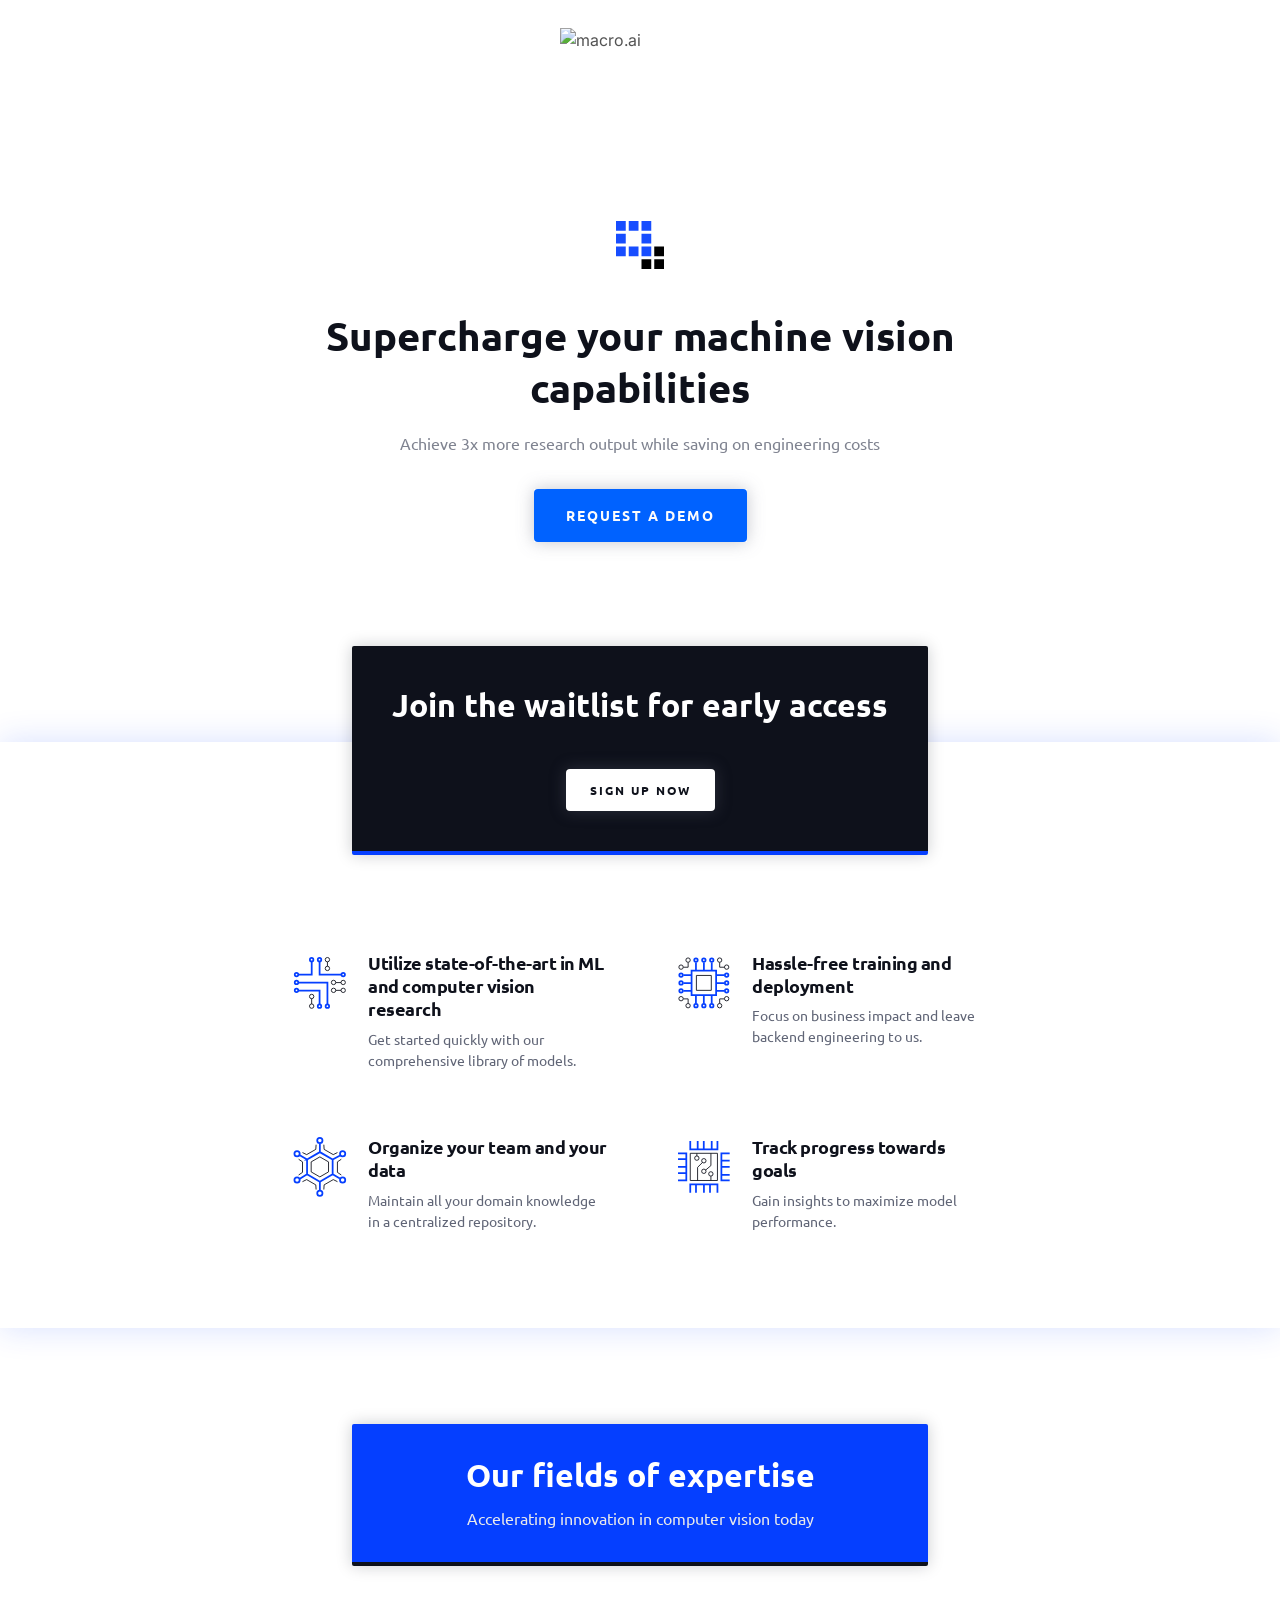
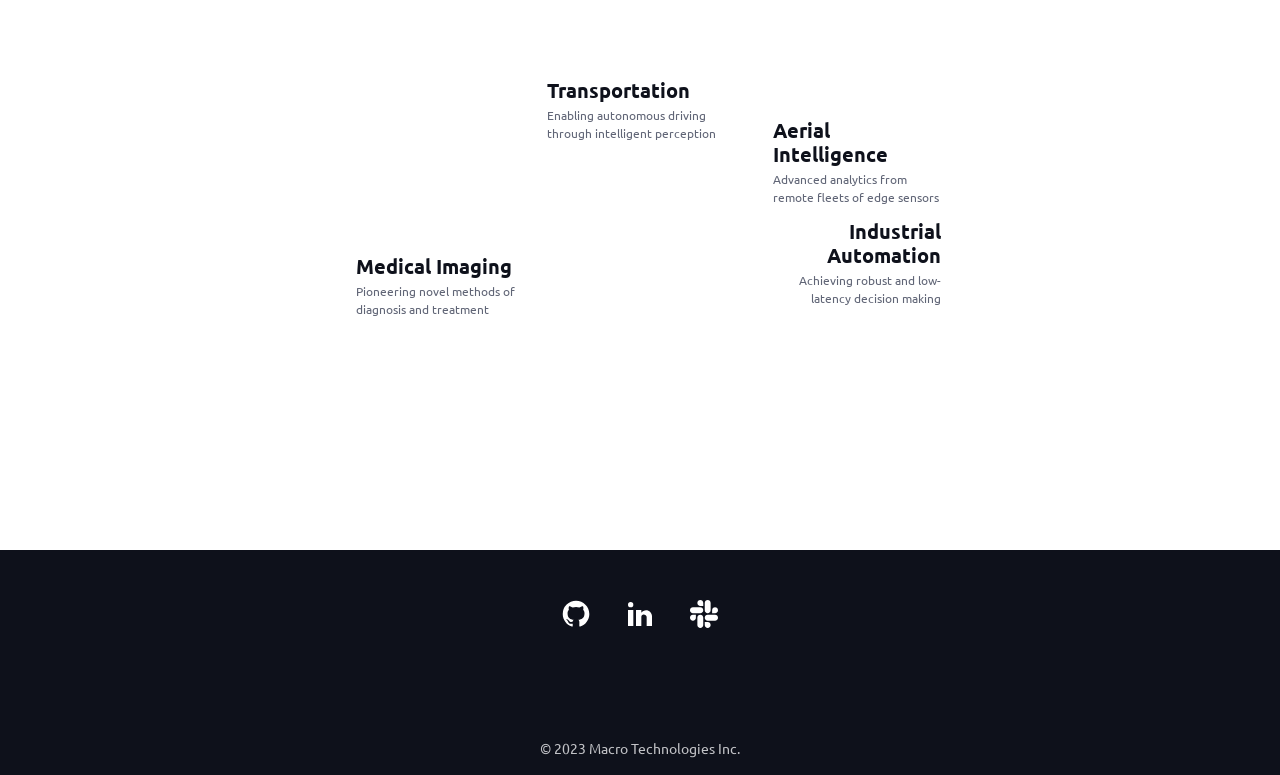
==== commit 3315ed38: "Deploying to gh-pages from @ macro-plasmic/macro-website2@80bad15de021d79ba1fe9ea2a6da4538c762eebb 🚀" ====
--- a/index.html
+++ b/index.html
@@ -1,18 +1,25 @@
-<!DOCTYPE html><html><head><meta name="viewport" content="width=device-width"/><meta charSet="utf-8"/><meta name="twitter:card" content="summary"/><title>Macro.ai - Supercharge your machine vision capabilities</title><meta property="og:title" content="Macro.ai - Supercharge your machine vision capabilities"/><meta name="next-head-count" content="5"/><noscript data-n-css=""></noscript><script defer="" nomodule="" src="/_next/static/chunks/polyfills-5cd94c89d3acac5f.js"></script><script src="/_next/static/chunks/webpack-df4cf1c8d23aa877.js" defer=""></script><script src="/_next/static/chunks/framework-a0992c1421fb9c84.js" defer=""></script><script src="/_next/static/chunks/main-a4d9e436b9a532ca.js" defer=""></script><script src="/_next/static/chunks/pages/_app-0065203e2706de25.js" defer=""></script><script src="/_next/static/chunks/983-836e50d996f4704a.js" defer=""></script><script src="/_next/static/chunks/pages/%5B%5B...catchall%5D%5D-884f293188344718.js" defer=""></script><script src="/_next/static/f2XG7-eqfoccel7chy947/_buildManifest.js" defer=""></script><script src="/_next/static/f2XG7-eqfoccel7chy947/_ssgManifest.js" defer=""></script><script src="/_next/static/f2XG7-eqfoccel7chy947/_middlewareManifest.js" defer=""></script></head><body><div id="__next" data-reactroot=""><style>
+<!DOCTYPE html><html><head><meta name="viewport" content="width=device-width"/><meta charSet="utf-8"/><meta name="twitter:card" content="summary"/><title>Macro.ai - Supercharge your machine vision capabilities</title><meta property="og:title" content="Macro.ai - Supercharge your machine vision capabilities"/><meta name="twitter:title" content="Macro.ai - Supercharge your machine vision capabilities"/><meta name="next-head-count" content="6"/><noscript data-n-css=""></noscript><script defer="" nomodule="" src="/_next/static/chunks/polyfills-5cd94c89d3acac5f.js"></script><script src="/_next/static/chunks/webpack-df4cf1c8d23aa877.js" defer=""></script><script src="/_next/static/chunks/framework-a5de936379b89754.js" defer=""></script><script src="/_next/static/chunks/main-a4d9e436b9a532ca.js" defer=""></script><script src="/_next/static/chunks/pages/_app-0065203e2706de25.js" defer=""></script><script src="/_next/static/chunks/486-dea7a9bb3f88f863.js" defer=""></script><script src="/_next/static/chunks/pages/%5B%5B...catchall%5D%5D-55bba2a358d00db6.js" defer=""></script><script src="/_next/static/mCgI3m4-hasu4QOWI40hl/_buildManifest.js" defer=""></script><script src="/_next/static/mCgI3m4-hasu4QOWI40hl/_ssgManifest.js" defer=""></script><script src="/_next/static/mCgI3m4-hasu4QOWI40hl/_middlewareManifest.js" defer=""></script></head><body><div id="__next" data-reactroot=""><style>
     @import url('https://fonts.googleapis.com/css2?family=Inter%3Aital%2Cwght%400%2C400%3B0%2C600%3B0%2C700%3B0%2C900&family=Inconsolata%3Aital%2Cwght%400%2C400%3B0%2C600%3B0%2C700%3B0%2C900&family=Ubuntu%3Aital%2Cwght%400%2C400%3B0%2C500%3B0%2C700&display=swap');
-    .__wab_flex-container{display:flex;flex:1;align-self:stretch;pointer-events:none}.__wab_flex-container>*{pointer-events:auto}.__wab_slot{display:contents}.__wab_slot-string-wrapper{position:relative}.__wab_passthrough{display:contents}.__wab_img-wrapper{position:relative;display:inherit;flex-direction:column;overflow:hidden;flex-shrink:0}.__wab_slot>.__wab_img-wrapper{display:block}.__wab_passthrough>.__wab_img-wrapper{display:block}.__wab_img-spacer-svg{display:block;margin:0;border:0;padding:0}.__wab_img{position:absolute;top:0;left:0;bottom:0;right:0;margin:0;padding:0;border:0;display:block;width:100%;min-width:100%;max-width:100%;min-height:100%;max-height:100%;box-sizing:border-box}.__wab_picture{display:contents}
-:where(.plasmic_default__all){display:block;white-space:inherit;grid-row:auto;grid-column:auto;position:relative;background:0 0;background-size:100% 100%;background-repeat:no-repeat;box-shadow:none;box-sizing:border-box;text-decoration-line:none;margin:0;border-width:0}:where(.plasmic_default__img){display:inline-block}:where(.plasmic_default__li){display:list-item}:where(.plasmic_default__span){display:inline;position:static;font-family:inherit;line-height:inherit;font-size:inherit;font-style:inherit;font-weight:inherit;color:inherit;text-transform:inherit}:where(.plasmic_default__input){font-family:inherit;line-height:inherit;font-size:inherit;font-style:inherit;font-weight:inherit;color:inherit;text-transform:inherit;background-image:linear-gradient(#fff,#fff);padding:2px;border:1px solid #d3d3d3}:where(.plasmic_default__textarea){font-family:inherit;line-height:inherit;font-size:inherit;font-style:inherit;font-weight:inherit;color:inherit;text-transform:inherit;padding:2px;border:1px solid #d3d3d3}:where(.plasmic_default__button){font-family:inherit;line-height:inherit;font-size:inherit;font-style:inherit;font-weight:inherit;color:inherit;text-transform:inherit;background-image:none;align-items:flex-start;text-align:center;padding:2px 6px;border:1px solid #d3d3d3}:where(.plasmic_default__code){font-family:inherit;line-height:inherit}:where(.plasmic_default__pre){font-family:inherit;line-height:inherit}:where(.plasmic_default__p){font-family:inherit;line-height:inherit;font-size:inherit;font-style:inherit;font-weight:inherit;color:inherit;text-transform:inherit}:where(.plasmic_default__h1){font-size:inherit;font-weight:inherit}:where(.plasmic_default__h2){font-size:inherit;font-weight:inherit}:where(.plasmic_default__h3){font-size:inherit;font-weight:inherit}:where(.plasmic_default__h4){font-size:inherit;font-weight:inherit}:where(.plasmic_default__h5){font-size:inherit;font-weight:inherit}:where(.plasmic_default__h6){font-size:inherit;font-weight:inherit}:where(.plasmic_default__address){font-style:inherit}:where(.plasmic_default__a){color:inherit}:where(.plasmic_default__ol){list-style-type:none;padding:0}:where(.plasmic_default__ul){list-style-type:none;padding:0}:where(.plasmic_default__select){padding:2px 6px}.plasmic_default__component_wrapper{display:grid}.plasmic_default__inline{display:inline}.plasmic_page_wrapper{display:flex;width:100%;min-height:100vh;align-items:stretch;align-self:start}.plasmic_page_wrapper>*{height:auto!important}
-.plasmic_tokens{--token--IdKtv5P_Y2Eo1:Ubuntu;--plasmic-token-default-text:var(--token--IdKtv5P_Y2Eo1);--token-_xVEwz6I4:#000C33;--plasmic-token-blue-ribbon-000:var(--token-_xVEwz6I4);--token-tQ0zHLm0s:#00155C;--plasmic-token-blue-ribbon-100:var(--token-tQ0zHLm0s);--token-dCoPWNLs8:#001E7F;--plasmic-token-blue-ribbon-200:var(--token-dCoPWNLs8);--token-ZoMPppqwO:#002DC2;--plasmic-token-blue-ribbon-300:var(--token-ZoMPppqwO);--token-LU2GCVbgd:#053FFF;--plasmic-token-blue-ribbon-400:var(--token-LU2GCVbgd);--token--K_uyS4cy:#4772FF;--plasmic-token-blue-ribbon-500:var(--token--K_uyS4cy);--token-3MacvX267:#85A1FF;--plasmic-token-blue-ribbon-600:var(--token-3MacvX267);--token-syCjQ65Dc:#C2D0FF;--plasmic-token-blue-ribbon-700:var(--token-syCjQ65Dc);--token-V8wnvOWKt:#E5EBFF;--plasmic-token-blue-ribbon-800:var(--token-V8wnvOWKt);--token-tLNPuGasp:#F5F7FF;--plasmic-token-blue-ribbon-900:var(--token-tLNPuGasp);--token-7PnZzM4sY:1px;--plasmic-token-small-00:var(--token-7PnZzM4sY);--token-xVcIYYmW7:2px;--plasmic-token-small-05:var(--token-xVcIYYmW7);--token-24TlQCvAB:4px;--plasmic-token-small-10:var(--token-24TlQCvAB);--token-TeQLkEYRx:6px;--plasmic-token-small-15:var(--token-TeQLkEYRx);--token-tmncZzQ-V:8px;--plasmic-token-small-20:var(--token-tmncZzQ-V);--token-76clPhW0y:10px;--plasmic-token-small-25:var(--token-76clPhW0y);--token-gweFMBGgS:12px;--plasmic-token-small-30:var(--token-gweFMBGgS);--token-rShB5hpi4:14px;--plasmic-token-small-35:var(--token-rShB5hpi4);--token-RzWhvqVga:1rem;--plasmic-token-small-40:var(--token-RzWhvqVga);--token-6x4Uzr4AF:1.25rem;--plasmic-token-small-45:var(--token-6x4Uzr4AF);--token-_tJepDmmP:1.5rem;--plasmic-token-small-50:var(--token-_tJepDmmP);--token-T1SR-t7fw:1.75rem;--plasmic-token-small-55:var(--token-T1SR-t7fw);--token-cemCoyFSO:2rem;--plasmic-token-small-60:var(--token-cemCoyFSO);--token-knnGiMmfs:2.25rem;--plasmic-token-medium-00:var(--token-knnGiMmfs);--token-TO5OO39DB:2.25rem;--plasmic-token-medium-05:var(--token-TO5OO39DB);--token-2OB0HgxHp:2.5rem;--plasmic-token-medium-10:var(--token-2OB0HgxHp);--token-wsTWigGrz:2.75rem;--plasmic-token-medium-15:var(--token-wsTWigGrz);--token-V1S9yfOYp:3rem;--plasmic-token-medium-20:var(--token-V1S9yfOYp);--token--GF_rxWUk:3.5rem;--plasmic-token-medium-25:var(--token--GF_rxWUk);--token-B31dqWygk:var(--token-4lwPFYxAu);--plasmic-token-white:var(--token-B31dqWygk);--token-RXrXVPosO:4rem;--plasmic-token-medium-31:var(--token-RXrXVPosO);--token-yde0XtEa3:5rem;--plasmic-token-medium-35:var(--token-yde0XtEa3);--token-GSzDbkk8g:6rem;--plasmic-token-medium-40:var(--token-GSzDbkk8g);--token-i8Xk5AeYR:7rem;--plasmic-token-medium-45:var(--token-i8Xk5AeYR);--token-BtNXfACl0:8rem;--plasmic-token-medium-50:var(--token-BtNXfACl0);--token-7uNzMABtk:10rem;--plasmic-token-medium-55:var(--token-7uNzMABtk);--token-LEBqHiW5e:12rem;--plasmic-token-medium-60:var(--token-LEBqHiW5e);--token-1AKy4GHQL:14rem;--plasmic-token-medium-65:var(--token-1AKy4GHQL);--token-9bWyquty2:16rem;--plasmic-token-medium-70:var(--token-9bWyquty2);--token-RoMvcvXhw:100%;--plasmic-token-tight:var(--token-RoMvcvXhw);--token-KR7c3iaNI:120%;--plasmic-token-condensed:var(--token-KR7c3iaNI);--token-bZdBcbaGv:130%;--plasmic-token-normal:var(--token-bZdBcbaGv);--token-JDk9eYuoN:150%;--plasmic-token-spread:var(--token-JDk9eYuoN);--token-sdVs5MVKX:#0E111B;--plasmic-token-vulcan-000:var(--token-sdVs5MVKX);--token-5Fflj8sRC:#33394C;--plasmic-token-vulcan-100:var(--token-5Fflj8sRC);--token-Ax3aUsHjR:#606576;--plasmic-token-vulcan-200:var(--token-Ax3aUsHjR);--token-IKy-NE_Df:#7F8390;--plasmic-token-vulcan-300:var(--token-IKy-NE_Df);--token-Oi3zx5FhB:#A0A1A7;--plasmic-token-vulcan-400:var(--token-Oi3zx5FhB);--token-XJv0Bp5fF:#C2C3C7;--plasmic-token-vulcan-500:var(--token-XJv0Bp5fF);--token-APd2LvtTY:#DDDDDF;--plasmic-token-vulcan-600:var(--token-APd2LvtTY);--token-P6eviOTRo:#EAEAEB;--plasmic-token-vulcan-700:var(--token-P6eviOTRo);--token-I84Yu-DL5:#F7F7F8;--plasmic-token-vulcan-800:var(--token-I84Yu-DL5);--token-GJiBb0Ew1:#FCFCFC;--plasmic-token-vulcan-900:var(--token-GJiBb0Ew1);--token-ws8xh0od4:8px;--plasmic-token-00:var(--token-ws8xh0od4);--token-eVgHq7_LU:9px;--plasmic-token-10:var(--token-eVgHq7_LU);--token-iZah3HZQh:10px;--plasmic-token-20:var(--token-iZah3HZQh);--token-xGyr3_iLa:11px;--plasmic-token-30:var(--token-xGyr3_iLa);--token-rdcVJS3sX:12px;--plasmic-token-40:var(--token-rdcVJS3sX);--token-22j3dZU5g:14px;--plasmic-token-50:var(--token-22j3dZU5g);--token-nI72VW5bi:16px;--plasmic-token-60:var(--token-nI72VW5bi);--token-QT_CsNhHI:18px;--plasmic-token-70:var(--token-QT_CsNhHI);--token-6Gw-yS2We:20px;--plasmic-token-80:var(--token-6Gw-yS2We);--token-QhW3dUg4V:22px;--plasmic-token-90:var(--token-QhW3dUg4V);--token-nQSekSAFb:24px;--plasmic-token-100:var(--token-nQSekSAFb);--token-ZYwSdHGfN:28px;--plasmic-token-110:var(--token-ZYwSdHGfN);--token-4ugRGk6Tw:32px;--plasmic-token-120:var(--token-4ugRGk6Tw);--token-_saKg_Qn_:36px;--plasmic-token-130:var(--token-_saKg_Qn_);--token-_okkhiyuV:40px;--plasmic-token-140:var(--token-_okkhiyuV);--token-Rx9jNZMcm:44px;--plasmic-token-150:var(--token-Rx9jNZMcm);--token-hctqumSTn:48px;--plasmic-token-160:var(--token-hctqumSTn);--token-CxDSD2YPX:56px;--plasmic-token-170:var(--token-CxDSD2YPX);--token-HaYrFUy8L:64px;--plasmic-token-180:var(--token-HaYrFUy8L);--token-ZkNACKjGq:72px;--plasmic-token-190:var(--token-ZkNACKjGq);--token-RUCxAzwTY:80px;--plasmic-token-200:var(--token-RUCxAzwTY);--token-4lwPFYxAu:#FFFFFFE6;--plasmic-token-white-90:var(--token-4lwPFYxAu)}@media (max-width:1920px){.plasmic_tokens{--token-4lwPFYxAu:#FFFFFF;--plasmic-token-white-90:var(--token-4lwPFYxAu)}}@media (min-width:0px) and (max-width:767px){.plasmic_tokens{--token-4lwPFYxAu:#FFFFFF;--plasmic-token-white-90:var(--token-4lwPFYxAu)}}.plasmic_default_styles{--mixin-wXwmskyhPeQgMJ_font-family:"Inter";--mixin-wXwmskyhPeQgMJ_font-size:16px;--mixin-wXwmskyhPeQgMJ_font-weight:400;--mixin-wXwmskyhPeQgMJ_font-style:normal;--mixin-wXwmskyhPeQgMJ_color:#535353;--mixin-wXwmskyhPeQgMJ_text-align:left;--mixin-wXwmskyhPeQgMJ_text-transform:none;--mixin-wXwmskyhPeQgMJ_line-height:1.5;--mixin-wXwmskyhPeQgMJ_letter-spacing:normal;--mixin-wXwmskyhPeQgMJ_white-space:pre-wrap;--mixin-wXwmskyhPeQgMJ_user-select:text;--mixin-wXwmskyhPeQgMJ_text-decoration-line:none;--mixin-wXwmskyhPeQgMJ_text-overflow:clip;--mixin-INxM8cU4vT2frS_color:#000000;--mixin-INxM8cU4vT2frS_font-weight:900;--mixin-INxM8cU4vT2frS_font-size:72px;--mixin-INxM8cU4vT2frS_line-height:1;--mixin-INxM8cU4vT2frS_letter-spacing:-4px;--mixin--CaFCyaR4kCGBT_font-family:"Inter";--mixin--CaFCyaR4kCGBT_color:#000000;--mixin--CaFCyaR4kCGBT_font-size:48px;--mixin--CaFCyaR4kCGBT_font-weight:700;--mixin--CaFCyaR4kCGBT_letter-spacing:-1px;--mixin--CaFCyaR4kCGBT_line-height:1.1;--mixin-Gg2vNuB2PMY848_color:#0070f3;--mixin-mIonr6Db7uJGeG_font-family:"Inter";--mixin-mIonr6Db7uJGeG_color:#000000;--mixin-mIonr6Db7uJGeG_font-size:32px;--mixin-mIonr6Db7uJGeG_font-weight:600;--mixin-mIonr6Db7uJGeG_letter-spacing:-0.8px;--mixin-mIonr6Db7uJGeG_line-height:1.2;--mixin-Z3UGW_NYpE7V8I_font-family:"Inter";--mixin-Z3UGW_NYpE7V8I_color:#000000;--mixin-Z3UGW_NYpE7V8I_font-size:24px;--mixin-Z3UGW_NYpE7V8I_font-weight:600;--mixin-Z3UGW_NYpE7V8I_letter-spacing:-0.5px;--mixin-Z3UGW_NYpE7V8I_line-height:1.3;--mixin-thO5QbVPKSfeC5_background:linear-gradient(#f8f8f8, #f8f8f8);--mixin-thO5QbVPKSfeC5_border-bottom-color:#dddddd;--mixin-thO5QbVPKSfeC5_border-bottom-style:solid;--mixin-thO5QbVPKSfeC5_border-bottom-width:1px;--mixin-thO5QbVPKSfeC5_border-left-color:#dddddd;--mixin-thO5QbVPKSfeC5_border-left-style:solid;--mixin-thO5QbVPKSfeC5_border-left-width:1px;--mixin-thO5QbVPKSfeC5_border-right-color:#dddddd;--mixin-thO5QbVPKSfeC5_border-right-style:solid;--mixin-thO5QbVPKSfeC5_border-right-width:1px;--mixin-thO5QbVPKSfeC5_border-top-color:#dddddd;--mixin-thO5QbVPKSfeC5_border-top-style:solid;--mixin-thO5QbVPKSfeC5_border-top-width:1px;--mixin-thO5QbVPKSfeC5_border-bottom-left-radius:3px;--mixin-thO5QbVPKSfeC5_border-bottom-right-radius:3px;--mixin-thO5QbVPKSfeC5_border-top-left-radius:3px;--mixin-thO5QbVPKSfeC5_border-top-right-radius:3px;--mixin-thO5QbVPKSfeC5_font-family:"Inconsolata";--mixin-thO5QbVPKSfeC5_padding-bottom:1px;--mixin-thO5QbVPKSfeC5_padding-left:4px;--mixin-thO5QbVPKSfeC5_padding-right:4px;--mixin-thO5QbVPKSfeC5_padding-top:1px;--mixin-gYQbbmABWGWx9O_border-left-color:#dddddd;--mixin-gYQbbmABWGWx9O_border-left-style:solid;--mixin-gYQbbmABWGWx9O_border-left-width:3px;--mixin-gYQbbmABWGWx9O_color:#888888;--mixin-gYQbbmABWGWx9O_padding-left:10px;--mixin-j8EoYX3e2-Qi4U_background:linear-gradient(#f8f8f8, #f8f8f8);--mixin-j8EoYX3e2-Qi4U_border-bottom-color:#dddddd;--mixin-j8EoYX3e2-Qi4U_border-bottom-style:solid;--mixin-j8EoYX3e2-Qi4U_border-bottom-width:1px;--mixin-j8EoYX3e2-Qi4U_border-left-color:#dddddd;--mixin-j8EoYX3e2-Qi4U_border-left-style:solid;--mixin-j8EoYX3e2-Qi4U_border-left-width:1px;--mixin-j8EoYX3e2-Qi4U_border-right-color:#dddddd;--mixin-j8EoYX3e2-Qi4U_border-right-style:solid;--mixin-j8EoYX3e2-Qi4U_border-right-width:1px;--mixin-j8EoYX3e2-Qi4U_border-top-color:#dddddd;--mixin-j8EoYX3e2-Qi4U_border-top-style:solid;--mixin-j8EoYX3e2-Qi4U_border-top-width:1px;--mixin-j8EoYX3e2-Qi4U_border-bottom-left-radius:3px;--mixin-j8EoYX3e2-Qi4U_border-bottom-right-radius:3px;--mixin-j8EoYX3e2-Qi4U_border-top-left-radius:3px;--mixin-j8EoYX3e2-Qi4U_border-top-right-radius:3px;--mixin-j8EoYX3e2-Qi4U_font-family:"Inconsolata";--mixin-j8EoYX3e2-Qi4U_padding-bottom:3px;--mixin-j8EoYX3e2-Qi4U_padding-left:6px;--mixin-j8EoYX3e2-Qi4U_padding-right:6px;--mixin-j8EoYX3e2-Qi4U_padding-top:3px;--mixin-48WgqzqSTVVMLQ_display:flex;--mixin-48WgqzqSTVVMLQ_flex-direction:column;--mixin-48WgqzqSTVVMLQ_align-items:stretch;--mixin-48WgqzqSTVVMLQ_justify-content:flex-start;--mixin-48WgqzqSTVVMLQ_list-style-position:outside;--mixin-48WgqzqSTVVMLQ_padding-left:40px;--mixin-48WgqzqSTVVMLQ_position:relative;--mixin-48WgqzqSTVVMLQ_list-style-type:disc;--mixin-SElewJuQO7f8Jd_display:flex;--mixin-SElewJuQO7f8Jd_flex-direction:column;--mixin-SElewJuQO7f8Jd_align-items:stretch;--mixin-SElewJuQO7f8Jd_justify-content:flex-start;--mixin-SElewJuQO7f8Jd_list-style-position:outside;--mixin-SElewJuQO7f8Jd_padding-left:40px;--mixin-SElewJuQO7f8Jd_position:relative;--mixin-SElewJuQO7f8Jd_list-style-type:decimal;--mixin-xsdzzyzA7btQYj_font-family:"Inter";--mixin-xsdzzyzA7btQYj_color:#000000;--mixin-xsdzzyzA7btQYj_font-size:20px;--mixin-xsdzzyzA7btQYj_font-weight:600;--mixin-xsdzzyzA7btQYj_letter-spacing:-0.3px;--mixin-xsdzzyzA7btQYj_line-height:1.5;--mixin-DvoE0396mUgGCB_font-family:"Inter";--mixin-DvoE0396mUgGCB_color:#000000;--mixin-DvoE0396mUgGCB_font-size:16px;--mixin-DvoE0396mUgGCB_font-weight:600;--mixin-DvoE0396mUgGCB_line-height:1.5;--mixin-7Z0Mq7ZfO5XFn6_color:#3291ff}.plasmic_mixins{--mixin-PIPCeuwMv_box-shadow:0px 0px 16px 0px #6065765C;--plasmic-mixin-cta-button_box-shadow:var(--mixin-PIPCeuwMv_box-shadow);--mixin-AkWV-L2y6_box-shadow:0px 0px 16px 0px #0E111B36;--plasmic-mixin-cta-container_box-shadow:var(--mixin-AkWV-L2y6_box-shadow)}.root_reset_i42j7eTZyeiiTfpdBSnMJu{font-family:var(--mixin-wXwmskyhPeQgMJ_font-family);font-size:var(--mixin-wXwmskyhPeQgMJ_font-size);font-weight:var(--mixin-wXwmskyhPeQgMJ_font-weight);font-style:var(--mixin-wXwmskyhPeQgMJ_font-style);color:var(--mixin-wXwmskyhPeQgMJ_color);text-align:var(--mixin-wXwmskyhPeQgMJ_text-align);text-transform:var(--mixin-wXwmskyhPeQgMJ_text-transform);line-height:var(--mixin-wXwmskyhPeQgMJ_line-height);letter-spacing:var(--mixin-wXwmskyhPeQgMJ_letter-spacing);white-space:var(--mixin-wXwmskyhPeQgMJ_white-space)}:where(.root_reset_i42j7eTZyeiiTfpdBSnMJu .plasmic_default__h1),:where(.root_reset_i42j7eTZyeiiTfpdBSnMJu .h1),:where(.root_reset_i42j7eTZyeiiTfpdBSnMJu.plasmic_default__h1){color:var(--mixin-INxM8cU4vT2frS_color);font-weight:var(--mixin-INxM8cU4vT2frS_font-weight);font-size:var(--mixin-INxM8cU4vT2frS_font-size);line-height:var(--mixin-INxM8cU4vT2frS_line-height);letter-spacing:var(--mixin-INxM8cU4vT2frS_letter-spacing)}:where(.root_reset_i42j7eTZyeiiTfpdBSnMJu .plasmic_default__h2),:where(.root_reset_i42j7eTZyeiiTfpdBSnMJu .h2),:where(.root_reset_i42j7eTZyeiiTfpdBSnMJu.plasmic_default__h2){font-family:var(--mixin--CaFCyaR4kCGBT_font-family);color:var(--mixin--CaFCyaR4kCGBT_color);font-size:var(--mixin--CaFCyaR4kCGBT_font-size);font-weight:var(--mixin--CaFCyaR4kCGBT_font-weight);letter-spacing:var(--mixin--CaFCyaR4kCGBT_letter-spacing);line-height:var(--mixin--CaFCyaR4kCGBT_line-height)}:where(.root_reset_i42j7eTZyeiiTfpdBSnMJu .plasmic_default__a),:where(.root_reset_i42j7eTZyeiiTfpdBSnMJu .a),:where(.root_reset_i42j7eTZyeiiTfpdBSnMJu.plasmic_default__a){color:var(--mixin-Gg2vNuB2PMY848_color)}:where(.root_reset_i42j7eTZyeiiTfpdBSnMJu .plasmic_default__h3),:where(.root_reset_i42j7eTZyeiiTfpdBSnMJu .h3),:where(.root_reset_i42j7eTZyeiiTfpdBSnMJu.plasmic_default__h3){font-family:var(--mixin-mIonr6Db7uJGeG_font-family);color:var(--mixin-mIonr6Db7uJGeG_color);font-size:var(--mixin-mIonr6Db7uJGeG_font-size);font-weight:var(--mixin-mIonr6Db7uJGeG_font-weight);letter-spacing:var(--mixin-mIonr6Db7uJGeG_letter-spacing);line-height:var(--mixin-mIonr6Db7uJGeG_line-height)}:where(.root_reset_i42j7eTZyeiiTfpdBSnMJu .plasmic_default__h4),:where(.root_reset_i42j7eTZyeiiTfpdBSnMJu .h4),:where(.root_reset_i42j7eTZyeiiTfpdBSnMJu.plasmic_default__h4){font-family:var(--mixin-Z3UGW_NYpE7V8I_font-family);color:var(--mixin-Z3UGW_NYpE7V8I_color);font-size:var(--mixin-Z3UGW_NYpE7V8I_font-size);font-weight:var(--mixin-Z3UGW_NYpE7V8I_font-weight);letter-spacing:var(--mixin-Z3UGW_NYpE7V8I_letter-spacing);line-height:var(--mixin-Z3UGW_NYpE7V8I_line-height)}:where(.root_reset_i42j7eTZyeiiTfpdBSnMJu .plasmic_default__code),:where(.root_reset_i42j7eTZyeiiTfpdBSnMJu .code),:where(.root_reset_i42j7eTZyeiiTfpdBSnMJu.plasmic_default__code){background:var(--mixin-thO5QbVPKSfeC5_background);font-family:var(--mixin-thO5QbVPKSfeC5_font-family);border-radius:var(--mixin-thO5QbVPKSfeC5_border-top-left-radius) var(--mixin-thO5QbVPKSfeC5_border-top-right-radius) var(--mixin-thO5QbVPKSfeC5_border-bottom-right-radius) var(--mixin-thO5QbVPKSfeC5_border-bottom-left-radius);padding:var(--mixin-thO5QbVPKSfeC5_padding-top) var(--mixin-thO5QbVPKSfeC5_padding-right) var(--mixin-thO5QbVPKSfeC5_padding-bottom) var(--mixin-thO5QbVPKSfeC5_padding-left);border-top:var(--mixin-thO5QbVPKSfeC5_border-top-width) var(--mixin-thO5QbVPKSfeC5_border-top-style) var(--mixin-thO5QbVPKSfeC5_border-top-color);border-right:var(--mixin-thO5QbVPKSfeC5_border-right-width) var(--mixin-thO5QbVPKSfeC5_border-right-style) var(--mixin-thO5QbVPKSfeC5_border-right-color);border-bottom:var(--mixin-thO5QbVPKSfeC5_border-bottom-width) var(--mixin-thO5QbVPKSfeC5_border-bottom-style) var(--mixin-thO5QbVPKSfeC5_border-bottom-color);border-left:var(--mixin-thO5QbVPKSfeC5_border-left-width) var(--mixin-thO5QbVPKSfeC5_border-left-style) var(--mixin-thO5QbVPKSfeC5_border-left-color)}:where(.root_reset_i42j7eTZyeiiTfpdBSnMJu .plasmic_default__blockquote),:where(.root_reset_i42j7eTZyeiiTfpdBSnMJu .blockquote),:where(.root_reset_i42j7eTZyeiiTfpdBSnMJu.plasmic_default__blockquote){color:var(--mixin-gYQbbmABWGWx9O_color);padding-left:var(--mixin-gYQbbmABWGWx9O_padding-left);border-left:var(--mixin-gYQbbmABWGWx9O_border-left-width) var(--mixin-gYQbbmABWGWx9O_border-left-style) var(--mixin-gYQbbmABWGWx9O_border-left-color)}:where(.root_reset_i42j7eTZyeiiTfpdBSnMJu .plasmic_default__pre),:where(.root_reset_i42j7eTZyeiiTfpdBSnMJu .pre),:where(.root_reset_i42j7eTZyeiiTfpdBSnMJu.plasmic_default__pre){background:var(--mixin-j8EoYX3e2-Qi4U_background);font-family:var(--mixin-j8EoYX3e2-Qi4U_font-family);border-radius:var(--mixin-j8EoYX3e2-Qi4U_border-top-left-radius) var(--mixin-j8EoYX3e2-Qi4U_border-top-right-radius) var(--mixin-j8EoYX3e2-Qi4U_border-bottom-right-radius) var(--mixin-j8EoYX3e2-Qi4U_border-bottom-left-radius);padding:var(--mixin-j8EoYX3e2-Qi4U_padding-top) var(--mixin-j8EoYX3e2-Qi4U_padding-right) var(--mixin-j8EoYX3e2-Qi4U_padding-bottom) var(--mixin-j8EoYX3e2-Qi4U_padding-left);border-top:var(--mixin-j8EoYX3e2-Qi4U_border-top-width) var(--mixin-j8EoYX3e2-Qi4U_border-top-style) var(--mixin-j8EoYX3e2-Qi4U_border-top-color);border-right:var(--mixin-j8EoYX3e2-Qi4U_border-right-width) var(--mixin-j8EoYX3e2-Qi4U_border-right-style) var(--mixin-j8EoYX3e2-Qi4U_border-right-color);border-bottom:var(--mixin-j8EoYX3e2-Qi4U_border-bottom-width) var(--mixin-j8EoYX3e2-Qi4U_border-bottom-style) var(--mixin-j8EoYX3e2-Qi4U_border-bottom-color);border-left:var(--mixin-j8EoYX3e2-Qi4U_border-left-width) var(--mixin-j8EoYX3e2-Qi4U_border-left-style) var(--mixin-j8EoYX3e2-Qi4U_border-left-color)}:where(.root_reset_i42j7eTZyeiiTfpdBSnMJu .plasmic_default__ul),:where(.root_reset_i42j7eTZyeiiTfpdBSnMJu .ul),:where(.root_reset_i42j7eTZyeiiTfpdBSnMJu.plasmic_default__ul){display:var(--mixin-48WgqzqSTVVMLQ_display);flex-direction:var(--mixin-48WgqzqSTVVMLQ_flex-direction);align-items:var(--mixin-48WgqzqSTVVMLQ_align-items);justify-content:var(--mixin-48WgqzqSTVVMLQ_justify-content);list-style-position:var(--mixin-48WgqzqSTVVMLQ_list-style-position);padding-left:var(--mixin-48WgqzqSTVVMLQ_padding-left);position:var(--mixin-48WgqzqSTVVMLQ_position);list-style-type:var(--mixin-48WgqzqSTVVMLQ_list-style-type);flex-column-gap:var(--mixin-48WgqzqSTVVMLQ_flex-column-gap)}:where(.root_reset_i42j7eTZyeiiTfpdBSnMJu .plasmic_default__ol),:where(.root_reset_i42j7eTZyeiiTfpdBSnMJu .ol),:where(.root_reset_i42j7eTZyeiiTfpdBSnMJu.plasmic_default__ol){display:var(--mixin-SElewJuQO7f8Jd_display);flex-direction:var(--mixin-SElewJuQO7f8Jd_flex-direction);align-items:var(--mixin-SElewJuQO7f8Jd_align-items);justify-content:var(--mixin-SElewJuQO7f8Jd_justify-content);list-style-position:var(--mixin-SElewJuQO7f8Jd_list-style-position);padding-left:var(--mixin-SElewJuQO7f8Jd_padding-left);position:var(--mixin-SElewJuQO7f8Jd_position);list-style-type:var(--mixin-SElewJuQO7f8Jd_list-style-type);flex-column-gap:var(--mixin-SElewJuQO7f8Jd_flex-column-gap)}:where(.root_reset_i42j7eTZyeiiTfpdBSnMJu .plasmic_default__h5),:where(.root_reset_i42j7eTZyeiiTfpdBSnMJu .h5),:where(.root_reset_i42j7eTZyeiiTfpdBSnMJu.plasmic_default__h5){font-family:var(--mixin-xsdzzyzA7btQYj_font-family);color:var(--mixin-xsdzzyzA7btQYj_color);font-size:var(--mixin-xsdzzyzA7btQYj_font-size);font-weight:var(--mixin-xsdzzyzA7btQYj_font-weight);letter-spacing:var(--mixin-xsdzzyzA7btQYj_letter-spacing);line-height:var(--mixin-xsdzzyzA7btQYj_line-height)}:where(.root_reset_i42j7eTZyeiiTfpdBSnMJu .plasmic_default__h6),:where(.root_reset_i42j7eTZyeiiTfpdBSnMJu .h6),:where(.root_reset_i42j7eTZyeiiTfpdBSnMJu.plasmic_default__h6){font-family:var(--mixin-DvoE0396mUgGCB_font-family);color:var(--mixin-DvoE0396mUgGCB_color);font-size:var(--mixin-DvoE0396mUgGCB_font-size);font-weight:var(--mixin-DvoE0396mUgGCB_font-weight);line-height:var(--mixin-DvoE0396mUgGCB_line-height)}:where(.root_reset_i42j7eTZyeiiTfpdBSnMJu .plasmic_default__a:hover),:where(.root_reset_i42j7eTZyeiiTfpdBSnMJu .a:hover),:where(.root_reset_i42j7eTZyeiiTfpdBSnMJu.plasmic_default__a:hover){color:var(--mixin-7Z0Mq7ZfO5XFn6_color)}
-.LandingPage__root__wtc4R{display:flex;flex-direction:column;position:relative;width:100%;height:100%;overflow-x:hidden;justify-content:center;align-items:center;padding-left:0;padding-bottom:0;min-width:0;min-height:0}.LandingPage__main__bNnMk{display:flex;position:relative;flex-direction:column;align-items:flex-start;justify-content:flex-start;width:100%;height:100%;max-width:100%;background:0 0;min-width:0;min-height:0}.LandingPage__header__hyQdP.__wab_instance{position:fixed;top:0;left:0;right:0;z-index:999}.LandingPage__section__ovMdp{display:flex;position:relative;flex-direction:column;align-items:center;justify-content:flex-start;width:100%;height:auto;max-width:100%;margin-bottom:0;background:url(https://site-assets.plasmic.app/db49daf56772fd910a5cf4d1d79c9b53.jpg) top 50% left 50%/cover no-repeat;min-width:0;padding:10rem 16px 148px}@media (max-width:1920px){.LandingPage__section__ovMdp{padding:5rem 0 12rem}}@media (max-width:1280px){.LandingPage__section__ovMdp{padding:5rem 0 12rem}}@media (min-width:0px) and (max-width:767px){.LandingPage__section__ovMdp{padding:5rem 0 12rem}}.LandingPage__img__gztNd{position:relative;object-fit:cover;max-width:100%;width:100%;min-width:0}.LandingPage__img__gztNd>picture>img{object-fit:cover}.LandingPage__img__gztNd>.__wab_img-spacer>img{object-fit:cover}@media (max-width:1920px){.LandingPage__img__gztNd{margin:0 0 5rem}}@media (min-width:0px) and (max-width:767px){.LandingPage__img__gztNd{margin:0 0 4rem}}.LandingPage__freeBox__xxXmN{display:flex;position:relative;flex-direction:column;align-items:center;justify-content:center;width:100%;height:auto;max-width:100%;min-width:0;padding:8px}.LandingPage__svg__rcghF{position:relative;object-fit:cover;max-width:100%;width:var(--token-V1S9yfOYp);height:var(--token-V1S9yfOYp);margin-bottom:24px;flex-shrink:0}.LandingPage__cta__t6Zxh.__wab_instance{position:relative}@media (max-width:1280px){.LandingPage__text__pSeng{font-size:var(--token-_okkhiyuV)}}@media (max-width:1280px){.LandingPage__text__nXuos{font-size:var(--token-nI72VW5bi)}}.LandingPage__section__aHuxc{display:flex;position:relative;flex-direction:column;align-items:center;justify-content:flex-start;width:100%;height:auto;max-width:100%;background:url(https://site-assets.plasmic.app/31d918c1c3c2fa922d2b2ac145d9efa3.webp) top 50% left 50%/cover,var(--token-B31dqWygk);margin-top:0;margin-bottom:0;box-shadow:0 0 32px 0 #053fff29;left:auto;top:auto;z-index:10;min-width:0;padding:0 16px 84px}@media (max-width:1920px){.LandingPage__section__aHuxc{padding:0 1rem 8rem}}@media (max-width:1280px){.LandingPage__section__aHuxc{padding:0 0 6rem}}.LandingPage__article__atPcb{width:100%;height:auto;max-width:36rem;box-shadow:0 0 16px 0 #0e111b36;display:flex;position:relative;flex-direction:column;align-items:center;justify-content:center;background:var(--token-sdVs5MVKX);min-width:0;border-radius:2px;padding:24px 32px;margin:-48px 0 84px;border-bottom:4px solid var(--token-LU2GCVbgd)}@media (max-width:1920px){.LandingPage__article__atPcb{max-width:40rem;padding:2rem 4rem;margin:-6rem 0 7rem}}@media (max-width:1280px){.LandingPage__article__atPcb{max-width:36rem;padding:2rem;margin:-6rem 0 6rem}}@media (min-width:0px) and (max-width:767px){.LandingPage__article__atPcb{max-width:24rem;width:90%}}.LandingPage__cta__iyHiG.__wab_instance{max-width:100%;position:relative}.LandingPage__text__y5TR2{margin-bottom:32px}.LandingPage__section___87Zmr{display:grid;position:relative;grid-template-columns:1fr;width:auto;max-width:32rem;min-height:400px;grid-row-gap:2em;height:auto;padding:0 16px}@media (max-width:1920px){.LandingPage__section___87Zmr{max-width:48rem;grid-row-gap:4em;grid-template-columns:1fr 1fr;grid-column-gap:4em;min-height:auto;padding:0}}@media (max-width:1280px){.LandingPage__section___87Zmr{max-width:44rem}}@media (min-width:0px) and (max-width:767px){.LandingPage__section___87Zmr{grid-template-columns:1fr;grid-column-gap:0;grid-row-gap:2em;max-width:32rem;padding:0 2rem}}.LandingPage__iconAspect__xZmG2.__wab_instance{position:relative}.LandingPage__svg__ooodC{position:relative;object-fit:cover;max-width:100%;width:100%;height:100%}.LandingPage__text__f53C{padding-top:0}.LandingPage__iconAspect__qeOxC.__wab_instance{position:relative}.LandingPage__svg__j1Ieh{position:relative;object-fit:cover;max-width:100%;width:100%;height:100%}.LandingPage__iconAspect___6Q7Gv.__wab_instance{position:relative}.LandingPage__svg__wi75Y{position:relative;object-fit:cover;max-width:100%;width:100%;height:100%}.LandingPage__iconAspect__laQ7G.__wab_instance{position:relative}.LandingPage__svg__zlCvN{position:relative;object-fit:cover;max-width:100%;width:100%;height:100%}.LandingPage__section___7JTH{display:flex;position:relative;flex-direction:column;align-items:center;justify-content:center;width:100%;height:auto;max-width:100%;background:url(https://site-assets.plasmic.app/db49daf56772fd910a5cf4d1d79c9b53.jpg) top 50% left 50%/cover no-repeat;margin-top:0;min-width:0;padding:84px 15px 84px 16px}@media (max-width:1920px){.LandingPage__section___7JTH{padding:8rem 0 5rem}}@media (max-width:1280px){.LandingPage__section___7JTH{padding:6rem 0}}.LandingPage__heading__knZua{width:100%;height:auto;max-width:36rem;margin-top:0;margin-bottom:72px;box-shadow:0 0 16px 0 #0e111b36;display:flex;position:relative;flex-direction:column;align-items:center;justify-content:center;background:var(--token-LU2GCVbgd);min-width:0;border-radius:2px;padding:24px 32px;border-bottom:4px solid var(--token-sdVs5MVKX)}@media (max-width:1920px){.LandingPage__heading__knZua{margin:0 0 5rem}}@media (min-width:0px) and (max-width:767px){.LandingPage__heading__knZua{max-width:24rem;width:90%;margin:0 0 6rem}}.LandingPage__cta__jXvK7.__wab_instance{max-width:100%;position:relative}.LandingPage__freeBox__kwct2{flex-direction:column;position:relative;width:100%;height:auto;max-width:100%;min-width:0;display:none;padding:0 2rem}.LandingPage__freeBox__kwct2>.__wab_flex-container{flex-direction:column;justify-content:center;align-items:center;min-width:0;margin-top:calc(0px - var(--token-RXrXVPosO));height:calc(100% + var(--token-RXrXVPosO))}.LandingPage__freeBox__kwct2>.__wab_flex-container>*,.LandingPage__freeBox__kwct2>.__wab_flex-container>.__wab_slot>*,.LandingPage__freeBox__kwct2>.__wab_flex-container>picture>img,.LandingPage__freeBox__kwct2>.__wab_flex-container>.__wab_slot>picture>img{margin-top:var(--token-RXrXVPosO)}@media (min-width:0px) and (max-width:767px){.LandingPage__freeBox__kwct2{display:flex}}.LandingPage__microchipAspect__usJjf.__wab_instance{max-width:100%;position:relative}.LandingPage__img__fjRxc{position:relative;object-fit:cover;max-width:100%;width:var(--token-GSzDbkk8g);flex-shrink:1}.LandingPage__img__fjRxc>picture>img{object-fit:cover}.LandingPage__img__fjRxc>.__wab_img-spacer>img{object-fit:cover}.LandingPage__microchipAspect__gtDxe.__wab_instance{max-width:100%;position:relative}.LandingPage__img__umUi{position:relative;object-fit:cover;max-width:100%;width:var(--token-GSzDbkk8g);flex-shrink:1}.LandingPage__img__umUi>picture>img{object-fit:cover}.LandingPage__img__umUi>.__wab_img-spacer>img{object-fit:cover}.LandingPage__microchipAspect__jl0Rt.__wab_instance{max-width:100%;position:relative}.LandingPage__img__te63I{position:relative;object-fit:cover;max-width:100%;width:var(--token-GSzDbkk8g);flex-shrink:1}.LandingPage__img__te63I>picture>img{object-fit:cover}.LandingPage__img__te63I>.__wab_img-spacer>img{object-fit:cover}.LandingPage__microchipAspect__bd14N.__wab_instance{max-width:100%;position:relative}.LandingPage__img___0CuBl{position:relative;object-fit:cover;max-width:100%;width:var(--token-GSzDbkk8g);flex-shrink:1}.LandingPage__img___0CuBl>picture>img{object-fit:cover}.LandingPage__img___0CuBl>.__wab_img-spacer>img{object-fit:cover}.LandingPage__text__dsii7{padding-right:0}.LandingPage__graphic__hr5CL{position:relative;flex-direction:column;align-items:center;justify-content:center;width:100%;height:auto;max-width:100%;background:url(https://site-assets.plasmic.app/ee019ab3709e1743c439ff4e4c6a2f42.png) 0 0/100% 150%;min-width:0;display:none;padding:8px}@media (max-width:1920px){.LandingPage__graphic__hr5CL{display:flex;padding:3rem 3px}}@media (min-width:0px) and (max-width:767px){.LandingPage__graphic__hr5CL{display:none}}.LandingPage__freeBox__iTyT{display:flex;position:relative;flex-direction:row;align-items:stretch;justify-content:space-between;width:100%;height:auto;max-width:100%;min-width:0;padding:8px}@media (max-width:1920px){.LandingPage__freeBox__iTyT{height:18rem;max-width:64rem;flex-shrink:0;padding:0}}@media (max-width:1280px){.LandingPage__freeBox__iTyT{max-width:44rem}}.LandingPage__article__rFmVw{display:flex;position:relative;flex-direction:row;align-items:stretch;justify-content:space-between;width:100%;height:auto;max-width:100%;min-width:0;padding:8px}@media (max-width:1920px){.LandingPage__article__rFmVw{margin-right:26px;padding:0}}.LandingPage__img__e41Yx{position:relative;object-fit:cover;max-width:100%}.LandingPage__img__e41Yx>picture>img{object-fit:cover}.LandingPage__img__e41Yx>.__wab_img-spacer>img{object-fit:cover}@media (max-width:1920px){.LandingPage__img__e41Yx{width:7rem;object-fit:contain;object-position:50% bottom;flex-shrink:0}}@media (max-width:1920px){.LandingPage__img__e41Yx>picture>img{object-fit:contain;object-position:50% bottom}}@media (max-width:1920px){.LandingPage__img__e41Yx>.__wab_img-spacer>img{object-fit:contain;object-position:50% bottom}}.LandingPage__aspect__xHxic.__wab_instance{max-width:100%;position:relative}@media (max-width:1920px){.LandingPage__aspect__xHxic.__wab_instance{position:absolute;left:8rem;top:4.5rem}}@media (max-width:1280px){.LandingPage__aspect__xHxic.__wab_instance{top:160px;left:68px}}.LandingPage__article__ozNnw{display:flex;position:relative;flex-direction:row;align-items:stretch;justify-content:space-between;width:100%;height:auto;max-width:100%;min-width:0;padding:8px}@media (max-width:1920px){.LandingPage__article__ozNnw{padding:0}}.LandingPage__img__rr2Gt{position:relative;object-fit:cover;max-width:100%}.LandingPage__img__rr2Gt>picture>img{object-fit:cover}.LandingPage__img__rr2Gt>.__wab_img-spacer>img{object-fit:cover}@media (max-width:1920px){.LandingPage__img__rr2Gt{width:5.5rem;object-fit:contain;object-position:50% top;flex-shrink:0}}@media (max-width:1920px){.LandingPage__img__rr2Gt>picture>img{object-fit:contain;object-position:50% top}}@media (max-width:1920px){.LandingPage__img__rr2Gt>.__wab_img-spacer>img{object-fit:contain;object-position:50% top}}.LandingPage__aspect__xclEr.__wab_instance{max-width:100%;position:relative}@media (max-width:1920px){.LandingPage__aspect__xclEr.__wab_instance{position:absolute;left:4.5rem;top:-1rem}}@media (max-width:1280px){.LandingPage__aspect__xclEr.__wab_instance{left:63px}}.LandingPage__article__wjFb9{display:flex;position:relative;flex-direction:row;align-items:stretch;justify-content:space-between;width:100%;height:auto;max-width:100%;min-width:0;padding:8px}@media (max-width:1920px){.LandingPage__article__wjFb9{padding:0}}.LandingPage__img___8EXuo{position:relative;object-fit:cover;max-width:100%}.LandingPage__img___8EXuo>picture>img{object-fit:cover}.LandingPage__img___8EXuo>.__wab_img-spacer>img{object-fit:cover}@media (max-width:1920px){.LandingPage__img___8EXuo{width:7rem;object-position:50% 35%;object-fit:contain;flex-shrink:0}}@media (max-width:1920px){.LandingPage__img___8EXuo>picture>img{object-fit:contain;object-position:50% 35%}}@media (max-width:1920px){.LandingPage__img___8EXuo>.__wab_img-spacer>img{object-fit:contain;object-position:50% 35%}}.LandingPage__aspect___0Fkmu.__wab_instance{max-width:100%;position:relative}@media (max-width:1920px){.LandingPage__aspect___0Fkmu.__wab_instance{position:absolute;left:7.5rem;top:1.5rem}}@media (max-width:1920px){.LandingPage__text__aghac{height:auto}}.LandingPage__article___2D2Os{display:flex;position:relative;flex-direction:row;align-items:stretch;justify-content:space-between;width:100%;height:auto;max-width:100%;min-width:0;padding:8px}@media (max-width:1920px){.LandingPage__article___2D2Os{flex-wrap:nowrap;align-items:stretch;align-content:stretch;flex-direction:row-reverse;flex-row-gap:0;padding:0}}.LandingPage__img___4WRlY{position:relative;object-fit:cover;max-width:100%}.LandingPage__img___4WRlY>picture>img{object-fit:cover}.LandingPage__img___4WRlY>.__wab_img-spacer>img{object-fit:cover}@media (max-width:1920px){.LandingPage__img___4WRlY{width:8rem;object-fit:contain;object-position:50% bottom;flex-shrink:0}}@media (max-width:1920px){.LandingPage__img___4WRlY>picture>img{object-fit:contain;object-position:50% bottom}}@media (max-width:1920px){.LandingPage__img___4WRlY>.__wab_img-spacer>img{object-fit:contain;object-position:50% bottom}}.LandingPage__aspect__sMmvV.__wab_instance{max-width:100%;position:relative}@media (max-width:1920px){.LandingPage__aspect__sMmvV.__wab_instance{position:absolute;left:auto;top:5rem;right:3.5rem}}@media (max-width:1280px){.LandingPage__aspect__sMmvV.__wab_instance{top:125px;right:51px}}@media (max-width:1920px){.LandingPage__text__sugQd{padding-bottom:0}}.LandingPage__img__j28A6{position:relative;object-fit:cover;max-width:100%}.LandingPage__img__j28A6>picture>img{object-fit:cover}.LandingPage__img__j28A6>.__wab_img-spacer>img{object-fit:cover}@media (max-width:1920px){.LandingPage__img__j28A6{max-width:32rem;margin:-2rem 0 0}}@media (max-width:1280px){.LandingPage__img__j28A6{max-width:24rem}}.LandingPage__footer__ms4E6.__wab_instance{position:relative}
-.Cta__root__iEXd{display:flex;flex-direction:column;align-items:flex-start;justify-content:flex-start;width:100%;height:auto;max-width:100%;position:relative;min-width:0;padding:8px}.Cta__rootcentered__iEXdYlMx1{justify-content:flex-start;align-items:center}.Cta__heading___7W30E{position:relative;width:100%;height:auto;max-width:800px;display:flex;flex-direction:row;min-width:0}.Cta__headingcentered___7W30EYlMx1{justify-content:center}.Cta__freeBox__j2B0{background:0 0;margin-bottom:16px;display:flex;position:relative}.Cta__freeBoxnoText__j2B0CxCnm{margin-bottom:32px}.Cta__freeBoxsmall__j2B0O8Cbm{margin-bottom:12px}.Cta__slotTargetHeading__trnmd{color:var(--token-sdVs5MVKX);font-family:var(--token--IdKtv5P_Y2Eo1);font-weight:900;font-size:var(--token-Rx9jNZMcm);line-height:var(--token-KR7c3iaNI);text-transform:none;letter-spacing:0}.Cta__slotTargetHeadingcentered__trnmdYlMx1{text-align:center}.Cta__slotTargetHeadingwhite__trnmdLnWr{color:var(--token-B31dqWygk)}.Cta__slotTargetHeadingsmall__trnmdO8Cbm{font-size:var(--token-4ugRGk6Tw)}.Cta__text__q44S{position:relative;width:100%;height:auto;max-width:800px;display:flex;flex-direction:row;min-width:0}.Cta__textcentered__q44SYlMx1{justify-content:center}.Cta__textnoText__q44ScxCnm{display:none}.Cta__freeBox__gbQ13{margin-bottom:32px;display:flex;position:relative}.Cta__freeBoxsmall__gbQ13O8Cbm{margin-bottom:24px}.Cta__freeBoxnoButton__gbQ13804Ov{margin-bottom:0}.Cta__slotTargetText__kc4Dr{color:var(--token-IKy-NE_Df);font-family:var(--token--IdKtv5P_Y2Eo1);font-weight:400;font-size:var(--token-QT_CsNhHI);line-height:var(--token-JDk9eYuoN)}.Cta__slotTargetTextcentered__kc4DrYlMx1{text-align:center}.Cta__slotTargetTextwhite__kc4DrLnWr{color:var(--token-P6eviOTRo)}.Cta__slotTargetTextsmall__kc4DrO8Cbm{font-size:var(--token-nI72VW5bi)}.Cta__link__qFLu{position:relative;background:#0062ff;transition-property:background;transition-duration:.2s;transition-timing-function:ease-in-out;display:flex;flex-direction:row;border-radius:4px}.Cta__linkwhite__qFLuLnWr{background:var(--token-B31dqWygk)}.Cta__linknoButton__qFLu804Ov{display:none}.Cta__root__iEXd .Cta__link__qFLu:hover{background:var(--token-ZoMPppqwO);color:var(--token-I84Yu-DL5)}.Cta__rootwhite__iEXdLnWr .Cta__linkwhite__qFLuLnWr:hover{background:var(--token-P6eviOTRo)}.Cta__root__iEXd .Cta__link__qFLu:active{background:var(--token-tQ0zHLm0s);color:var(--token-P6eviOTRo)}.Cta__rootwhite__iEXdLnWr .Cta__linkwhite__qFLuLnWr:active{background:var(--token-APd2LvtTY)}.Cta__freeBox__vu9Bp{box-shadow:0 0 16px 0 #6065765c;display:flex;position:relative;padding:var(--token-RzWhvqVga) 2rem}.Cta__freeBoxsmall__vu9BpO8Cbm{padding:12px 24px}.Cta__slotTargetLink__ezb6I{color:var(--token-GJiBb0Ew1);font-family:var(--token--IdKtv5P_Y2Eo1);text-transform:uppercase;font-weight:700;font-size:var(--token-22j3dZU5g);letter-spacing:2px}.Cta__slotTargetLinkwhite__ezb6ILnWr{color:var(--token-sdVs5MVKX)}.Cta__slotTargetLinksmall__ezb6Io8Cbm{font-size:var(--token-rdcVJS3sX)}
-.Footer__root___6VZjr{display:flex;flex-direction:column;align-items:center;justify-content:center;width:100%;height:auto;max-width:100%;position:relative;background:var(--token-sdVs5MVKX);min-width:0;padding:3rem var(--token-RzWhvqVga) var(--token-RzWhvqVga)}.Footer__freeBox___8Fp5{flex-direction:row;display:flex;position:relative;width:auto;height:auto;max-width:100%;margin-bottom:48px}.Footer__freeBox___8Fp5>.__wab_flex-container{flex-direction:row;justify-content:space-between;align-items:stretch;margin-left:calc(0px - var(--token-cemCoyFSO));width:calc(100% + var(--token-cemCoyFSO))}.Footer__freeBox___8Fp5>.__wab_flex-container>*,.Footer__freeBox___8Fp5>.__wab_flex-container>.__wab_slot>*,.Footer__freeBox___8Fp5>.__wab_flex-container>picture>img,.Footer__freeBox___8Fp5>.__wab_flex-container>.__wab_slot>picture>img{margin-left:var(--token-cemCoyFSO)}.Footer__link__q35Xk{position:relative;display:flex}.Footer__svg__n34K2{width:var(--token-cemCoyFSO);height:var(--token-cemCoyFSO);color:#fff;object-fit:cover;max-width:100%;flex-shrink:0}.Footer__link__oivdh{position:relative;display:flex}.Footer__svg___0M3Yx{width:var(--token-cemCoyFSO);height:var(--token-cemCoyFSO);color:#fff;object-fit:cover;max-width:100%;flex-shrink:0}.Footer__link__z2Xuh{position:relative;display:flex}.Footer__svg__rmkXd{width:var(--token-cemCoyFSO);height:var(--token-cemCoyFSO);color:#fff;object-fit:cover;max-width:100%;flex-shrink:0;display:block}.Footer__freeBox__edcO4{flex-direction:column;display:flex;position:relative;width:100%;height:auto;max-width:100%;min-width:0}.Footer__freeBox__edcO4>.__wab_flex-container{flex-direction:column;justify-content:flex-start;align-items:center;min-width:0;margin-top:calc(0px - var(--token-cemCoyFSO));height:calc(100% + var(--token-cemCoyFSO))}.Footer__freeBox__edcO4>.__wab_flex-container>*,.Footer__freeBox__edcO4>.__wab_flex-container>.__wab_slot>*,.Footer__freeBox__edcO4>.__wab_flex-container>picture>img,.Footer__freeBox__edcO4>.__wab_flex-container>.__wab_slot>picture>img{margin-top:var(--token-cemCoyFSO)}.Footer__img__k3X5S{position:relative;object-fit:cover;max-width:12rem}.Footer__img__k3X5S>picture>img{object-fit:cover}.Footer__img__k3X5S>.__wab_img-spacer>img{object-fit:cover}.Footer__text__rCfe{position:relative;width:100%;height:auto;max-width:800px;color:var(--token-XJv0Bp5fF);font-family:"Ubuntu",sans-serif;text-align:center;font-size:var(--token-22j3dZU5g);min-width:0}
-.MicrochipAspect__root__sDXg{display:flex;flex-direction:column;align-items:flex-start;justify-content:flex-start;width:100%;height:auto;max-width:32rem;position:relative;min-width:0}.MicrochipAspect__freeBox___8SdtK{flex-direction:row;display:flex;position:relative;width:100%;height:auto;max-width:100%;min-width:0}.MicrochipAspect__freeBox___8SdtK>.__wab_flex-container{flex-direction:row;justify-content:flex-start;align-items:flex-start;min-width:0;margin-left:calc(0px - var(--token-RzWhvqVga));width:calc(100% + var(--token-RzWhvqVga))}.MicrochipAspect__freeBox___8SdtK>.__wab_flex-container>*,.MicrochipAspect__freeBox___8SdtK>.__wab_flex-container>.__wab_slot>*,.MicrochipAspect__freeBox___8SdtK>.__wab_flex-container>picture>img,.MicrochipAspect__freeBox___8SdtK>.__wab_flex-container>.__wab_slot>picture>img{margin-left:var(--token-RzWhvqVga)}.MicrochipAspect__freeBoxreverse___8SdtKomAkl{flex-direction:row-reverse}.MicrochipAspect__freeBoxreverse___8SdtKomAkl>.__wab_flex-container{flex-wrap:nowrap;align-items:stretch;align-content:stretch;flex-direction:row-reverse;margin-top:calc(0px - 0px);height:calc(100% + 0px)}.MicrochipAspect__freeBoxreverse___8SdtKomAkl>.__wab_flex-container>*,.MicrochipAspect__freeBoxreverse___8SdtKomAkl>.__wab_flex-container>.__wab_slot>*,.MicrochipAspect__freeBoxreverse___8SdtKomAkl>.__wab_flex-container>picture>img,.MicrochipAspect__freeBoxreverse___8SdtKomAkl>.__wab_flex-container>.__wab_slot>picture>img{margin-top:0}.MicrochipAspect__img__xg2Ac{position:relative;object-fit:cover;max-width:100%;width:var(--token-GSzDbkk8g);flex-shrink:1}.MicrochipAspect__img__xg2Ac>picture>img{object-fit:cover}.MicrochipAspect__img__xg2Ac>.__wab_img-spacer>img{object-fit:cover}.MicrochipAspect__freeBox__p2R42{display:flex;position:relative;flex-direction:column;align-items:flex-start;justify-content:flex-start;width:100%;height:auto;max-width:16rem;flex-grow:1;min-width:0}.MicrochipAspect__h1__niH2T{position:relative;width:100%;height:auto;max-width:800px;margin-bottom:8px;display:flex;flex-direction:row;min-width:0}.MicrochipAspect__h1reverse__niH2TOmAkl{justify-content:flex-end}.MicrochipAspect__slotTargetHeading__yhmLv{font-family:"Ubuntu",sans-serif;font-size:var(--token-nQSekSAFb);font-weight:700;color:var(--token-sdVs5MVKX);line-height:var(--token-KR7c3iaNI);letter-spacing:normal}.MicrochipAspect__slotTargetHeadingreverse__yhmLvOmAkl{text-align:right}.MicrochipAspect__freeBox___3ZXf0{position:relative;width:100%;height:auto;max-width:800px;display:flex;flex-direction:row;min-width:0}.MicrochipAspect__freeBoxreverse___3ZXf0OmAkl{justify-content:flex-end}.MicrochipAspect__slotTargetText__ntawF{font-family:"Ubuntu",sans-serif;font-size:var(--token-22j3dZU5g);color:var(--token-Ax3aUsHjR)}.MicrochipAspect__slotTargetTextreverse__ntawFomAkl{text-align:right}
-.IconAspect__root__xLnJm{flex-direction:row;display:flex;width:100%;height:auto;max-width:26rem;position:relative;min-width:0}.IconAspect__root__xLnJm>.__wab_flex-container{flex-direction:row;justify-content:flex-start;align-items:flex-start;min-width:0;margin-left:calc(0px - var(--token-RzWhvqVga));width:calc(100% + var(--token-RzWhvqVga))}.IconAspect__root__xLnJm>.__wab_flex-container>*,.IconAspect__root__xLnJm>.__wab_flex-container>.__wab_slot>*,.IconAspect__root__xLnJm>.__wab_flex-container>picture>img,.IconAspect__root__xLnJm>.__wab_flex-container>.__wab_slot>picture>img{margin-left:var(--token-RzWhvqVga)}.IconAspect__freeBox__fYeeR{display:flex;position:relative;flex-direction:column;align-items:center;justify-content:center;width:100%;height:auto;max-width:var(--token-RXrXVPosO);max-height:var(--token-RXrXVPosO);min-width:0}.IconAspect__svg__dEmQv{position:relative;object-fit:cover;max-width:100%;width:100%;height:100%}.IconAspect__article__u2T9O{display:flex;position:relative;flex-direction:column;align-items:center;justify-content:center;width:100%;height:auto;max-width:100%;min-width:0}.IconAspect__h4__peBVl{position:relative;width:100%;height:auto;max-width:800px;margin-bottom:8px;display:flex;flex-direction:row;min-width:0}.IconAspect__slotTargetHeading__laeE{font-family:"Ubuntu",sans-serif;font-size:var(--token-QT_CsNhHI);color:var(--token-sdVs5MVKX)}.IconAspect__freeBox__g9CA{position:relative;width:100%;height:auto;max-width:800px;display:flex;flex-direction:row;min-width:0}.IconAspect__slotTargetText___9NJcm{font-family:"Ubuntu",sans-serif;font-size:var(--token-22j3dZU5g);color:var(--token-Ax3aUsHjR)}
-.Logo__root__g7999{display:inline-flex;flex-direction:column;position:relative;width:auto;height:auto}.Logo__freeBox___6WBM{display:flex;position:relative;flex-direction:row;align-items:center;justify-content:center;width:100%;height:100%;max-width:100%;min-width:0;min-height:0}.Logo__img__jDw4V{position:relative;object-fit:cover;max-width:100%;width:160px;flex-shrink:0}.Logo__img__jDw4V>picture>img{object-fit:cover}.Logo__img__jDw4V>.__wab_img-spacer>img{object-fit:cover}.Logo__imglight__jDw4Vq7VXb{display:none!important}.Logo__imgmonochrome__jDw4VmHXcc{display:none!important}.Logo__img__yFXnQ{position:relative;plasmic-display-none:true;object-fit:cover;max-width:100%;align-self:center}.Logo__img__yFXnQ>picture>img{object-fit:cover}.Logo__img__yFXnQ>.__wab_img-spacer>img{object-fit:cover}.Logo__imglight__yFXnQq7VXb{display:inline-block!important}.Logo__svg__ypH9N{position:relative;plasmic-display-none:true;object-fit:cover;max-width:100%;color:#fff;width:300px;height:44px;flex-shrink:0}.Logo__svgmonochrome__ypH9NmHXcc{display:block}
-.Header__root__eNaGg{display:flex;flex-direction:column;align-items:stretch;justify-content:flex-start;width:auto;height:auto;max-width:100%;background:0 0;filter:none;backdrop-filter:none;flex-wrap:nowrap;align-content:stretch;position:relative;-webkit-backdrop-filter:none}.Header__nav__m9Ydy{display:flex;position:relative;flex-direction:row;align-items:center;justify-content:center;width:100%;height:5rem;max-width:100%;background:#ffffffe6;backdrop-filter:blur(12px);min-width:0;flex-shrink:0;-webkit-backdrop-filter:blur(12px)}.Header__logo__d6W2I.__wab_instance{max-width:100%;height:100%;width:10rem;flex-shrink:0;min-height:0}
-.Aspect__root__hhpdO{display:flex;flex-direction:column;align-items:flex-start;justify-content:flex-start;width:100%;height:auto;max-width:32rem;position:relative;min-width:0}.Aspect__freeBox__vOwX0{flex-direction:row;display:flex;position:relative;width:100%;height:auto;max-width:100%;min-width:0}.Aspect__freeBox__vOwX0>.__wab_flex-container{flex-direction:row;justify-content:flex-start;align-items:flex-start;min-width:0;margin-left:calc(0px - var(--token-RzWhvqVga));width:calc(100% + var(--token-RzWhvqVga))}.Aspect__freeBox__vOwX0>.__wab_flex-container>*,.Aspect__freeBox__vOwX0>.__wab_flex-container>.__wab_slot>*,.Aspect__freeBox__vOwX0>.__wab_flex-container>picture>img,.Aspect__freeBox__vOwX0>.__wab_flex-container>.__wab_slot>picture>img{margin-left:var(--token-RzWhvqVga)}.Aspect__freeBoxreverse__vOwX0BncBx{flex-direction:row-reverse}.Aspect__freeBoxreverse__vOwX0BncBx>.__wab_flex-container{flex-wrap:nowrap;align-items:stretch;align-content:stretch;flex-direction:row-reverse;margin-top:calc(0px - 0px);height:calc(100% + 0px)}.Aspect__freeBoxreverse__vOwX0BncBx>.__wab_flex-container>*,.Aspect__freeBoxreverse__vOwX0BncBx>.__wab_flex-container>.__wab_slot>*,.Aspect__freeBoxreverse__vOwX0BncBx>.__wab_flex-container>picture>img,.Aspect__freeBoxreverse__vOwX0BncBx>.__wab_flex-container>.__wab_slot>picture>img{margin-top:0}.Aspect__freeBox___4Hliu{display:flex;position:relative;flex-direction:column;align-items:flex-start;justify-content:flex-start;width:100%;height:auto;max-width:16rem;flex-grow:1;min-width:0}.Aspect__freeBoxsmall___4HliuorI8O{max-width:12rem}.Aspect__h1__stiY{position:relative;width:100%;height:auto;max-width:800px;margin-bottom:8px;display:flex;flex-direction:row;min-width:0}.Aspect__h1reverse__stiYBncBx{justify-content:flex-end}.Aspect__h1small__stiYorI8O{margin-bottom:4px}.Aspect__slotTargetHeading__fGTm{font-family:"Ubuntu",sans-serif;font-size:var(--token-nQSekSAFb);font-weight:700;color:var(--token-sdVs5MVKX);line-height:var(--token-KR7c3iaNI);letter-spacing:normal}.Aspect__slotTargetHeadingreverse__fGTmBncBx{text-align:right}.Aspect__slotTargetHeadingsmall__fGTMorI8O{font-size:var(--token-6Gw-yS2We)}.Aspect__freeBox__ljM4F{position:relative;width:100%;height:auto;max-width:800px;display:flex;flex-direction:row;min-width:0}.Aspect__freeBoxreverse__ljM4FBncBx{justify-content:flex-end}.Aspect__slotTargetText__bcrLi{font-family:"Ubuntu",sans-serif;font-size:var(--token-22j3dZU5g);color:var(--token-Ax3aUsHjR)}.Aspect__slotTargetTextreverse__bcrLiBncBx{text-align:right}.Aspect__slotTargetTextsmall__bcrLiorI8O{font-size:var(--token-rdcVJS3sX)}
+    .__wab_flex-container{display:flex;flex:1;align-self:stretch;pointer-events:none}.__wab_flex-container>*{pointer-events:auto}.__wab_slot{display:contents}.__wab_slot-string-wrapper{position:relative}.__wab_passthrough{display:contents}.__wab_img-wrapper{position:relative;display:inherit;flex-direction:column;overflow:hidden;flex-shrink:0}.__wab_slot>.__wab_img-wrapper{display:block}.__wab_passthrough>.__wab_img-wrapper{display:block}.__wab_img-spacer-svg{display:block;margin:0;border:none;padding:0}.__wab_img{position:absolute;inset:0;margin:0;padding:0;border:none;display:block;width:100%;min-width:100%;max-width:100%;min-height:100%;max-height:100%;box-sizing:border-box}.__wab_picture{display:contents}:where(.plasmic_default__all){display:block;white-space:inherit;grid-row:auto;grid-column:auto;position:relative;background:none;background-size:100% 100%;background-repeat:no-repeat;box-shadow:none;box-sizing:border-box;text-decoration-line:none;margin:0;border-width:0px}:where(.__wab_expr_html_text *){white-space:inherit;grid-row:auto;grid-column:auto;background:none;background-size:100% 100%;background-repeat:no-repeat;box-shadow:none;box-sizing:border-box;text-decoration-line:none;margin:0;border-width:0px}:where(.plasmic_default__img){display:inline-block}:where(.__wab_expr_html_text img){white-space:inherit}:where(.plasmic_default__li){display:list-item}:where(.__wab_expr_html_text li){white-space:inherit}:where(.plasmic_default__span){display:inline;position:static;font-family:inherit;line-height:inherit;font-size:inherit;font-style:inherit;font-weight:inherit;color:inherit;text-transform:inherit}:where(.__wab_expr_html_text span){white-space:inherit;font-family:inherit;line-height:inherit;font-size:inherit;font-style:inherit;font-weight:inherit;color:inherit;text-transform:inherit}:where(.plasmic_default__input){font-family:inherit;line-height:inherit;font-size:inherit;font-style:inherit;font-weight:inherit;color:inherit;text-transform:inherit;background-image:linear-gradient(#ffffff,#ffffff);padding:2px;border:1px solid lightgray}:where(.__wab_expr_html_text input){white-space:inherit;font-family:inherit;line-height:inherit;font-size:inherit;font-style:inherit;font-weight:inherit;color:inherit;text-transform:inherit;background-image:linear-gradient(#ffffff,#ffffff);padding:2px;border:1px solid lightgray}:where(.plasmic_default__textarea){font-family:inherit;line-height:inherit;font-size:inherit;font-style:inherit;font-weight:inherit;color:inherit;text-transform:inherit;padding:2px;border:1px solid lightgray}:where(.__wab_expr_html_text textarea){white-space:inherit;font-family:inherit;line-height:inherit;font-size:inherit;font-style:inherit;font-weight:inherit;color:inherit;text-transform:inherit;padding:2px;border:1px solid lightgray}:where(.plasmic_default__button){font-family:inherit;line-height:inherit;font-size:inherit;font-style:inherit;font-weight:inherit;color:inherit;text-transform:inherit;background-image:none;align-items:flex-start;text-align:center;padding:2px 6px;border:1px solid lightgray}:where(.__wab_expr_html_text button){white-space:inherit;font-family:inherit;line-height:inherit;font-size:inherit;font-style:inherit;font-weight:inherit;color:inherit;text-transform:inherit;background-image:none;align-items:flex-start;text-align:center;padding:2px 6px;border:1px solid lightgray}:where(.plasmic_default__code){font-family:inherit;line-height:inherit}:where(.__wab_expr_html_text code){white-space:inherit;font-family:inherit;line-height:inherit}:where(.plasmic_default__pre){font-family:inherit;line-height:inherit}:where(.__wab_expr_html_text pre){white-space:inherit;font-family:inherit;line-height:inherit}:where(.plasmic_default__p){font-family:inherit;line-height:inherit;font-size:inherit;font-style:inherit;font-weight:inherit;color:inherit;text-transform:inherit}:where(.__wab_expr_html_text p){white-space:inherit;font-family:inherit;line-height:inherit;font-size:inherit;font-style:inherit;font-weight:inherit;color:inherit;text-transform:inherit}:where(.plasmic_default__h1){font-size:inherit;font-weight:inherit}:where(.__wab_expr_html_text h1){white-space:inherit;font-size:inherit;font-weight:inherit}:where(.plasmic_default__h2){font-size:inherit;font-weight:inherit}:where(.__wab_expr_html_text h2){white-space:inherit;font-size:inherit;font-weight:inherit}:where(.plasmic_default__h3){font-size:inherit;font-weight:inherit}:where(.__wab_expr_html_text h3){white-space:inherit;font-size:inherit;font-weight:inherit}:where(.plasmic_default__h4){font-size:inherit;font-weight:inherit}:where(.__wab_expr_html_text h4){white-space:inherit;font-size:inherit;font-weight:inherit}:where(.plasmic_default__h5){font-size:inherit;font-weight:inherit}:where(.__wab_expr_html_text h5){white-space:inherit;font-size:inherit;font-weight:inherit}:where(.plasmic_default__h6){font-size:inherit;font-weight:inherit}:where(.__wab_expr_html_text h6){white-space:inherit;font-size:inherit;font-weight:inherit}:where(.plasmic_default__address){font-style:inherit}:where(.__wab_expr_html_text address){white-space:inherit;font-style:inherit}:where(.plasmic_default__a){color:inherit}:where(.__wab_expr_html_text a){white-space:inherit;color:inherit}:where(.plasmic_default__ol){list-style-type:none;padding:0}:where(.__wab_expr_html_text ol){white-space:inherit;list-style-type:none;padding:0}:where(.plasmic_default__ul){list-style-type:none;padding:0}:where(.__wab_expr_html_text ul){white-space:inherit;list-style-type:none;padding:0}:where(.plasmic_default__select){padding:2px 6px}:where(.__wab_expr_html_text select){white-space:inherit;padding:2px 6px}.plasmic_default__component_wrapper{display:grid}.plasmic_default__inline{display:inline}.plasmic_page_wrapper{display:flex;width:100%;min-height:100vh;align-items:stretch;align-self:start}.plasmic_page_wrapper>*{height:auto!important}.__wab_expr_html_text{white-space:normal}.plasmic_tokens{--token--IdKtv5P_Y2Eo1: Ubuntu;--plasmic-token-default-text: var(--token--IdKtv5P_Y2Eo1);--token-_xVEwz6I4: #000C33;--plasmic-token-blue-ribbon-000: var(--token-_xVEwz6I4);--token-tQ0zHLm0s: #00155C;--plasmic-token-blue-ribbon-100: var(--token-tQ0zHLm0s);--token-dCoPWNLs8: #001E7F;--plasmic-token-blue-ribbon-200: var(--token-dCoPWNLs8);--token-ZoMPppqwO: #002DC2;--plasmic-token-blue-ribbon-300: var(--token-ZoMPppqwO);--token-LU2GCVbgd: #053FFF;--plasmic-token-blue-ribbon-400: var(--token-LU2GCVbgd);--token--K_uyS4cy: #4772FF;--plasmic-token-blue-ribbon-500: var(--token--K_uyS4cy);--token-3MacvX267: #85A1FF;--plasmic-token-blue-ribbon-600: var(--token-3MacvX267);--token-syCjQ65Dc: #C2D0FF;--plasmic-token-blue-ribbon-700: var(--token-syCjQ65Dc);--token-V8wnvOWKt: #E5EBFF;--plasmic-token-blue-ribbon-800: var(--token-V8wnvOWKt);--token-tLNPuGasp: #F5F7FF;--plasmic-token-blue-ribbon-900: var(--token-tLNPuGasp);--token-7PnZzM4sY: 1px;--plasmic-token-small-00: var(--token-7PnZzM4sY);--token-xVcIYYmW7: 2px;--plasmic-token-small-05: var(--token-xVcIYYmW7);--token-24TlQCvAB: 4px;--plasmic-token-small-10: var(--token-24TlQCvAB);--token-TeQLkEYRx: 6px;--plasmic-token-small-15: var(--token-TeQLkEYRx);--token-tmncZzQ-V: 8px;--plasmic-token-small-20: var(--token-tmncZzQ-V);--token-76clPhW0y: 10px;--plasmic-token-small-25: var(--token-76clPhW0y);--token-gweFMBGgS: 12px;--plasmic-token-small-30: var(--token-gweFMBGgS);--token-rShB5hpi4: 14px;--plasmic-token-small-35: var(--token-rShB5hpi4);--token-RzWhvqVga: 1rem;--plasmic-token-small-40: var(--token-RzWhvqVga);--token-6x4Uzr4AF: 1.25rem;--plasmic-token-small-45: var(--token-6x4Uzr4AF);--token-_tJepDmmP: 1.5rem;--plasmic-token-small-50: var(--token-_tJepDmmP);--token-T1SR-t7fw: 1.75rem;--plasmic-token-small-55: var(--token-T1SR-t7fw);--token-cemCoyFSO: 2rem;--plasmic-token-small-60: var(--token-cemCoyFSO);--token-knnGiMmfs: 2.25rem;--plasmic-token-medium-00: var(--token-knnGiMmfs);--token-TO5OO39DB: 2.25rem;--plasmic-token-medium-05: var(--token-TO5OO39DB);--token-2OB0HgxHp: 2.5rem;--plasmic-token-medium-10: var(--token-2OB0HgxHp);--token-wsTWigGrz: 2.75rem;--plasmic-token-medium-15: var(--token-wsTWigGrz);--token-V1S9yfOYp: 3rem;--plasmic-token-medium-20: var(--token-V1S9yfOYp);--token--GF_rxWUk: 3.5rem;--plasmic-token-medium-25: var(--token--GF_rxWUk);--token-B31dqWygk: var(--token-4lwPFYxAu);--plasmic-token-white: var(--token-B31dqWygk);--token-RXrXVPosO: 4rem;--plasmic-token-medium-31: var(--token-RXrXVPosO);--token-yde0XtEa3: 5rem;--plasmic-token-medium-35: var(--token-yde0XtEa3);--token-GSzDbkk8g: 6rem;--plasmic-token-medium-40: var(--token-GSzDbkk8g);--token-i8Xk5AeYR: 7rem;--plasmic-token-medium-45: var(--token-i8Xk5AeYR);--token-BtNXfACl0: 8rem;--plasmic-token-medium-50: var(--token-BtNXfACl0);--token-7uNzMABtk: 10rem;--plasmic-token-medium-55: var(--token-7uNzMABtk);--token-LEBqHiW5e: 12rem;--plasmic-token-medium-60: var(--token-LEBqHiW5e);--token-1AKy4GHQL: 14rem;--plasmic-token-medium-65: var(--token-1AKy4GHQL);--token-9bWyquty2: 16rem;--plasmic-token-medium-70: var(--token-9bWyquty2);--token-RoMvcvXhw: 100%;--plasmic-token-tight: var(--token-RoMvcvXhw);--token-KR7c3iaNI: 120%;--plasmic-token-condensed: var(--token-KR7c3iaNI);--token-bZdBcbaGv: 130%;--plasmic-token-normal: var(--token-bZdBcbaGv);--token-JDk9eYuoN: 150%;--plasmic-token-spread: var(--token-JDk9eYuoN);--token-sdVs5MVKX: #0E111B;--plasmic-token-vulcan-000: var(--token-sdVs5MVKX);--token-5Fflj8sRC: #33394C;--plasmic-token-vulcan-100: var(--token-5Fflj8sRC);--token-Ax3aUsHjR: #606576;--plasmic-token-vulcan-200: var(--token-Ax3aUsHjR);--token-IKy-NE_Df: #7F8390;--plasmic-token-vulcan-300: var(--token-IKy-NE_Df);--token-Oi3zx5FhB: #A0A1A7;--plasmic-token-vulcan-400: var(--token-Oi3zx5FhB);--token-XJv0Bp5fF: #C2C3C7;--plasmic-token-vulcan-500: var(--token-XJv0Bp5fF);--token-APd2LvtTY: #DDDDDF;--plasmic-token-vulcan-600: var(--token-APd2LvtTY);--token-P6eviOTRo: #EAEAEB;--plasmic-token-vulcan-700: var(--token-P6eviOTRo);--token-I84Yu-DL5: #F7F7F8;--plasmic-token-vulcan-800: var(--token-I84Yu-DL5);--token-GJiBb0Ew1: #FCFCFC;--plasmic-token-vulcan-900: var(--token-GJiBb0Ew1);--token-ws8xh0od4: 8px;--plasmic-token-00: var(--token-ws8xh0od4);--token-eVgHq7_LU: 9px;--plasmic-token-10: var(--token-eVgHq7_LU);--token-iZah3HZQh: 10px;--plasmic-token-20: var(--token-iZah3HZQh);--token-xGyr3_iLa: 11px;--plasmic-token-30: var(--token-xGyr3_iLa);--token-rdcVJS3sX: 12px;--plasmic-token-40: var(--token-rdcVJS3sX);--token-22j3dZU5g: 14px;--plasmic-token-50: var(--token-22j3dZU5g);--token-nI72VW5bi: 16px;--plasmic-token-60: var(--token-nI72VW5bi);--token-QT_CsNhHI: 18px;--plasmic-token-70: var(--token-QT_CsNhHI);--token-6Gw-yS2We: 20px;--plasmic-token-80: var(--token-6Gw-yS2We);--token-QhW3dUg4V: 22px;--plasmic-token-90: var(--token-QhW3dUg4V);--token-nQSekSAFb: 24px;--plasmic-token-100: var(--token-nQSekSAFb);--token-ZYwSdHGfN: 28px;--plasmic-token-110: var(--token-ZYwSdHGfN);--token-4ugRGk6Tw: 32px;--plasmic-token-120: var(--token-4ugRGk6Tw);--token-_saKg_Qn_: 36px;--plasmic-token-130: var(--token-_saKg_Qn_);--token-_okkhiyuV: 40px;--plasmic-token-140: var(--token-_okkhiyuV);--token-Rx9jNZMcm: 44px;--plasmic-token-150: var(--token-Rx9jNZMcm);--token-hctqumSTn: 48px;--plasmic-token-160: var(--token-hctqumSTn);--token-CxDSD2YPX: 56px;--plasmic-token-170: var(--token-CxDSD2YPX);--token-HaYrFUy8L: 64px;--plasmic-token-180: var(--token-HaYrFUy8L);--token-ZkNACKjGq: 72px;--plasmic-token-190: var(--token-ZkNACKjGq);--token-RUCxAzwTY: 80px;--plasmic-token-200: var(--token-RUCxAzwTY);--token-4lwPFYxAu: #FFFFFFE6;--plasmic-token-white-90: var(--token-4lwPFYxAu) }@media (max-width:1920px){.plasmic_tokens{--token-4lwPFYxAu: #FFFFFF;--plasmic-token-white-90: var(--token-4lwPFYxAu) }}@media (min-width:0px) and (max-width:767px){.plasmic_tokens{--token-4lwPFYxAu: #FFFFFF;--plasmic-token-white-90: var(--token-4lwPFYxAu) }}.plasmic_default_styles{--mixin-wXwmskyhPeQgMJ_font-family: "Inter", sans-serif;--mixin-wXwmskyhPeQgMJ_font-size: 16px;--mixin-wXwmskyhPeQgMJ_font-weight: 400;--mixin-wXwmskyhPeQgMJ_font-style: normal;--mixin-wXwmskyhPeQgMJ_color: #535353;--mixin-wXwmskyhPeQgMJ_text-align: left;--mixin-wXwmskyhPeQgMJ_text-transform: none;--mixin-wXwmskyhPeQgMJ_line-height: 1.5;--mixin-wXwmskyhPeQgMJ_letter-spacing: normal;--mixin-wXwmskyhPeQgMJ_white-space: pre-wrap;--mixin-wXwmskyhPeQgMJ_user-select: text;--mixin-wXwmskyhPeQgMJ_text-decoration-line: none;--mixin-wXwmskyhPeQgMJ_text-overflow: clip;--mixin-INxM8cU4vT2frS_color: #000000;--mixin-INxM8cU4vT2frS_font-weight: 900;--mixin-INxM8cU4vT2frS_font-size: 72px;--mixin-INxM8cU4vT2frS_line-height: 1;--mixin-INxM8cU4vT2frS_letter-spacing: -4px;--mixin-INxM8cU4vT2frS_white-space: pre-wrap;--mixin--CaFCyaR4kCGBT_font-family: "Inter", sans-serif;--mixin--CaFCyaR4kCGBT_color: #000000;--mixin--CaFCyaR4kCGBT_font-size: 48px;--mixin--CaFCyaR4kCGBT_font-weight: 700;--mixin--CaFCyaR4kCGBT_letter-spacing: -1px;--mixin--CaFCyaR4kCGBT_line-height: 1.1;--mixin--CaFCyaR4kCGBT_white-space: pre-wrap;--mixin-Gg2vNuB2PMY848_color: #0070f3;--mixin-Gg2vNuB2PMY848_white-space: pre-wrap;--mixin-mIonr6Db7uJGeG_font-family: "Inter", sans-serif;--mixin-mIonr6Db7uJGeG_color: #000000;--mixin-mIonr6Db7uJGeG_font-size: 32px;--mixin-mIonr6Db7uJGeG_font-weight: 600;--mixin-mIonr6Db7uJGeG_letter-spacing: -.8px;--mixin-mIonr6Db7uJGeG_line-height: 1.2;--mixin-mIonr6Db7uJGeG_white-space: pre-wrap;--mixin-Z3UGW_NYpE7V8I_font-family: "Inter", sans-serif;--mixin-Z3UGW_NYpE7V8I_color: #000000;--mixin-Z3UGW_NYpE7V8I_font-size: 24px;--mixin-Z3UGW_NYpE7V8I_font-weight: 600;--mixin-Z3UGW_NYpE7V8I_letter-spacing: -.5px;--mixin-Z3UGW_NYpE7V8I_line-height: 1.3;--mixin-Z3UGW_NYpE7V8I_white-space: pre-wrap;--mixin-thO5QbVPKSfeC5_background: linear-gradient(#f8f8f8, #f8f8f8);--mixin-thO5QbVPKSfeC5_border-bottom-color: #dddddd;--mixin-thO5QbVPKSfeC5_border-bottom-style: solid;--mixin-thO5QbVPKSfeC5_border-bottom-width: 1px;--mixin-thO5QbVPKSfeC5_border-left-color: #dddddd;--mixin-thO5QbVPKSfeC5_border-left-style: solid;--mixin-thO5QbVPKSfeC5_border-left-width: 1px;--mixin-thO5QbVPKSfeC5_border-right-color: #dddddd;--mixin-thO5QbVPKSfeC5_border-right-style: solid;--mixin-thO5QbVPKSfeC5_border-right-width: 1px;--mixin-thO5QbVPKSfeC5_border-top-color: #dddddd;--mixin-thO5QbVPKSfeC5_border-top-style: solid;--mixin-thO5QbVPKSfeC5_border-top-width: 1px;--mixin-thO5QbVPKSfeC5_border-bottom-left-radius: 3px;--mixin-thO5QbVPKSfeC5_border-bottom-right-radius: 3px;--mixin-thO5QbVPKSfeC5_border-top-left-radius: 3px;--mixin-thO5QbVPKSfeC5_border-top-right-radius: 3px;--mixin-thO5QbVPKSfeC5_font-family: "Inconsolata";--mixin-thO5QbVPKSfeC5_padding-bottom: 1px;--mixin-thO5QbVPKSfeC5_padding-left: 4px;--mixin-thO5QbVPKSfeC5_padding-right: 4px;--mixin-thO5QbVPKSfeC5_padding-top: 1px;--mixin-thO5QbVPKSfeC5_white-space: pre-wrap;--mixin-gYQbbmABWGWx9O_border-left-color: #dddddd;--mixin-gYQbbmABWGWx9O_border-left-style: solid;--mixin-gYQbbmABWGWx9O_border-left-width: 3px;--mixin-gYQbbmABWGWx9O_color: #888888;--mixin-gYQbbmABWGWx9O_padding-left: 10px;--mixin-gYQbbmABWGWx9O_white-space: pre-wrap;--mixin-j8EoYX3e2-Qi4U_background: linear-gradient(#f8f8f8, #f8f8f8);--mixin-j8EoYX3e2-Qi4U_border-bottom-color: #dddddd;--mixin-j8EoYX3e2-Qi4U_border-bottom-style: solid;--mixin-j8EoYX3e2-Qi4U_border-bottom-width: 1px;--mixin-j8EoYX3e2-Qi4U_border-left-color: #dddddd;--mixin-j8EoYX3e2-Qi4U_border-left-style: solid;--mixin-j8EoYX3e2-Qi4U_border-left-width: 1px;--mixin-j8EoYX3e2-Qi4U_border-right-color: #dddddd;--mixin-j8EoYX3e2-Qi4U_border-right-style: solid;--mixin-j8EoYX3e2-Qi4U_border-right-width: 1px;--mixin-j8EoYX3e2-Qi4U_border-top-color: #dddddd;--mixin-j8EoYX3e2-Qi4U_border-top-style: solid;--mixin-j8EoYX3e2-Qi4U_border-top-width: 1px;--mixin-j8EoYX3e2-Qi4U_border-bottom-left-radius: 3px;--mixin-j8EoYX3e2-Qi4U_border-bottom-right-radius: 3px;--mixin-j8EoYX3e2-Qi4U_border-top-left-radius: 3px;--mixin-j8EoYX3e2-Qi4U_border-top-right-radius: 3px;--mixin-j8EoYX3e2-Qi4U_font-family: "Inconsolata";--mixin-j8EoYX3e2-Qi4U_padding-bottom: 3px;--mixin-j8EoYX3e2-Qi4U_padding-left: 6px;--mixin-j8EoYX3e2-Qi4U_padding-right: 6px;--mixin-j8EoYX3e2-Qi4U_padding-top: 3px;--mixin-j8EoYX3e2-Qi4U_white-space: pre-wrap;--mixin-48WgqzqSTVVMLQ_display: flex;--mixin-48WgqzqSTVVMLQ_flex-direction: column;--mixin-48WgqzqSTVVMLQ_align-items: stretch;--mixin-48WgqzqSTVVMLQ_justify-content: flex-start;--mixin-48WgqzqSTVVMLQ_list-style-position: outside;--mixin-48WgqzqSTVVMLQ_padding-left: 40px;--mixin-48WgqzqSTVVMLQ_position: relative;--mixin-48WgqzqSTVVMLQ_list-style-type: disc;--mixin-48WgqzqSTVVMLQ_white-space: pre-wrap;--mixin-SElewJuQO7f8Jd_display: flex;--mixin-SElewJuQO7f8Jd_flex-direction: column;--mixin-SElewJuQO7f8Jd_align-items: stretch;--mixin-SElewJuQO7f8Jd_justify-content: flex-start;--mixin-SElewJuQO7f8Jd_list-style-position: outside;--mixin-SElewJuQO7f8Jd_padding-left: 40px;--mixin-SElewJuQO7f8Jd_position: relative;--mixin-SElewJuQO7f8Jd_list-style-type: decimal;--mixin-SElewJuQO7f8Jd_white-space: pre-wrap;--mixin-xsdzzyzA7btQYj_font-family: "Inter", sans-serif;--mixin-xsdzzyzA7btQYj_color: #000000;--mixin-xsdzzyzA7btQYj_font-size: 20px;--mixin-xsdzzyzA7btQYj_font-weight: 600;--mixin-xsdzzyzA7btQYj_letter-spacing: -.3px;--mixin-xsdzzyzA7btQYj_line-height: 1.5;--mixin-xsdzzyzA7btQYj_white-space: pre-wrap;--mixin-DvoE0396mUgGCB_font-family: "Inter", sans-serif;--mixin-DvoE0396mUgGCB_color: #000000;--mixin-DvoE0396mUgGCB_font-size: 16px;--mixin-DvoE0396mUgGCB_font-weight: 600;--mixin-DvoE0396mUgGCB_line-height: 1.5;--mixin-DvoE0396mUgGCB_white-space: pre-wrap;--mixin-7Z0Mq7ZfO5XFn6_color: #3291ff;--mixin-7Z0Mq7ZfO5XFn6_white-space: pre-wrap }.plasmic_mixins{--mixin-PIPCeuwMv_box-shadow: 0px 0px 16px 0px #6065765C;--plasmic-mixin-cta-button_box-shadow: var(--mixin-PIPCeuwMv_box-shadow);--mixin-AkWV-L2y6_box-shadow: 0px 0px 16px 0px #0E111B36;--plasmic-mixin-cta-container_box-shadow: var(--mixin-AkWV-L2y6_box-shadow) }.root_reset_i42j7eTZyeiiTfpdBSnMJu{font-family:var(--mixin-wXwmskyhPeQgMJ_font-family);font-size:var(--mixin-wXwmskyhPeQgMJ_font-size);font-weight:var(--mixin-wXwmskyhPeQgMJ_font-weight);font-style:var(--mixin-wXwmskyhPeQgMJ_font-style);color:var(--mixin-wXwmskyhPeQgMJ_color);text-align:var(--mixin-wXwmskyhPeQgMJ_text-align);text-transform:var(--mixin-wXwmskyhPeQgMJ_text-transform);line-height:var(--mixin-wXwmskyhPeQgMJ_line-height);letter-spacing:var(--mixin-wXwmskyhPeQgMJ_letter-spacing);white-space:var(--mixin-wXwmskyhPeQgMJ_white-space)}:where(.root_reset_i42j7eTZyeiiTfpdBSnMJu .plasmic_default__h1),:where(.root_reset_i42j7eTZyeiiTfpdBSnMJu .h1),:where(.root_reset_i42j7eTZyeiiTfpdBSnMJu .__wab_expr_html_text h1),:where(.root_reset_i42j7eTZyeiiTfpdBSnMJu.plasmic_default__h1){color:var(--mixin-INxM8cU4vT2frS_color);font-weight:var(--mixin-INxM8cU4vT2frS_font-weight);font-size:var(--mixin-INxM8cU4vT2frS_font-size);line-height:var(--mixin-INxM8cU4vT2frS_line-height);letter-spacing:var(--mixin-INxM8cU4vT2frS_letter-spacing)}:where(.root_reset_i42j7eTZyeiiTfpdBSnMJu .plasmic_default__h2),:where(.root_reset_i42j7eTZyeiiTfpdBSnMJu .h2),:where(.root_reset_i42j7eTZyeiiTfpdBSnMJu .__wab_expr_html_text h2),:where(.root_reset_i42j7eTZyeiiTfpdBSnMJu.plasmic_default__h2){font-family:var(--mixin--CaFCyaR4kCGBT_font-family);color:var(--mixin--CaFCyaR4kCGBT_color);font-size:var(--mixin--CaFCyaR4kCGBT_font-size);font-weight:var(--mixin--CaFCyaR4kCGBT_font-weight);letter-spacing:var(--mixin--CaFCyaR4kCGBT_letter-spacing);line-height:var(--mixin--CaFCyaR4kCGBT_line-height)}:where(.root_reset_i42j7eTZyeiiTfpdBSnMJu .plasmic_default__a),:where(.root_reset_i42j7eTZyeiiTfpdBSnMJu .a),:where(.root_reset_i42j7eTZyeiiTfpdBSnMJu .__wab_expr_html_text a),:where(.root_reset_i42j7eTZyeiiTfpdBSnMJu.plasmic_default__a){color:var(--mixin-Gg2vNuB2PMY848_color)}:where(.root_reset_i42j7eTZyeiiTfpdBSnMJu .plasmic_default__h3),:where(.root_reset_i42j7eTZyeiiTfpdBSnMJu .h3),:where(.root_reset_i42j7eTZyeiiTfpdBSnMJu .__wab_expr_html_text h3),:where(.root_reset_i42j7eTZyeiiTfpdBSnMJu.plasmic_default__h3){font-family:var(--mixin-mIonr6Db7uJGeG_font-family);color:var(--mixin-mIonr6Db7uJGeG_color);font-size:var(--mixin-mIonr6Db7uJGeG_font-size);font-weight:var(--mixin-mIonr6Db7uJGeG_font-weight);letter-spacing:var(--mixin-mIonr6Db7uJGeG_letter-spacing);line-height:var(--mixin-mIonr6Db7uJGeG_line-height)}:where(.root_reset_i42j7eTZyeiiTfpdBSnMJu .plasmic_default__h4),:where(.root_reset_i42j7eTZyeiiTfpdBSnMJu .h4),:where(.root_reset_i42j7eTZyeiiTfpdBSnMJu .__wab_expr_html_text h4),:where(.root_reset_i42j7eTZyeiiTfpdBSnMJu.plasmic_default__h4){font-family:var(--mixin-Z3UGW_NYpE7V8I_font-family);color:var(--mixin-Z3UGW_NYpE7V8I_color);font-size:var(--mixin-Z3UGW_NYpE7V8I_font-size);font-weight:var(--mixin-Z3UGW_NYpE7V8I_font-weight);letter-spacing:var(--mixin-Z3UGW_NYpE7V8I_letter-spacing);line-height:var(--mixin-Z3UGW_NYpE7V8I_line-height)}:where(.root_reset_i42j7eTZyeiiTfpdBSnMJu .plasmic_default__code),:where(.root_reset_i42j7eTZyeiiTfpdBSnMJu .code),:where(.root_reset_i42j7eTZyeiiTfpdBSnMJu .__wab_expr_html_text code),:where(.root_reset_i42j7eTZyeiiTfpdBSnMJu.plasmic_default__code){background:#f8f8f8;font-family:var(--mixin-thO5QbVPKSfeC5_font-family);border-radius:var(--mixin-thO5QbVPKSfeC5_border-top-left-radius) var(--mixin-thO5QbVPKSfeC5_border-top-right-radius) var(--mixin-thO5QbVPKSfeC5_border-bottom-right-radius) var(--mixin-thO5QbVPKSfeC5_border-bottom-left-radius);padding:var(--mixin-thO5QbVPKSfeC5_padding-top) var(--mixin-thO5QbVPKSfeC5_padding-right) var(--mixin-thO5QbVPKSfeC5_padding-bottom) var(--mixin-thO5QbVPKSfeC5_padding-left);border-top:var(--mixin-thO5QbVPKSfeC5_border-top-width) var(--mixin-thO5QbVPKSfeC5_border-top-style) var(--mixin-thO5QbVPKSfeC5_border-top-color);border-right:var(--mixin-thO5QbVPKSfeC5_border-right-width) var(--mixin-thO5QbVPKSfeC5_border-right-style) var(--mixin-thO5QbVPKSfeC5_border-right-color);border-bottom:var(--mixin-thO5QbVPKSfeC5_border-bottom-width) var(--mixin-thO5QbVPKSfeC5_border-bottom-style) var(--mixin-thO5QbVPKSfeC5_border-bottom-color);border-left:var(--mixin-thO5QbVPKSfeC5_border-left-width) var(--mixin-thO5QbVPKSfeC5_border-left-style) var(--mixin-thO5QbVPKSfeC5_border-left-color)}:where(.root_reset_i42j7eTZyeiiTfpdBSnMJu .plasmic_default__blockquote),:where(.root_reset_i42j7eTZyeiiTfpdBSnMJu .blockquote),:where(.root_reset_i42j7eTZyeiiTfpdBSnMJu .__wab_expr_html_text blockquote),:where(.root_reset_i42j7eTZyeiiTfpdBSnMJu.plasmic_default__blockquote){color:var(--mixin-gYQbbmABWGWx9O_color);padding-left:var(--mixin-gYQbbmABWGWx9O_padding-left);border-left:var(--mixin-gYQbbmABWGWx9O_border-left-width) var(--mixin-gYQbbmABWGWx9O_border-left-style) var(--mixin-gYQbbmABWGWx9O_border-left-color)}:where(.root_reset_i42j7eTZyeiiTfpdBSnMJu .plasmic_default__pre),:where(.root_reset_i42j7eTZyeiiTfpdBSnMJu .pre),:where(.root_reset_i42j7eTZyeiiTfpdBSnMJu .__wab_expr_html_text pre),:where(.root_reset_i42j7eTZyeiiTfpdBSnMJu.plasmic_default__pre){background:#f8f8f8;font-family:var(--mixin-j8EoYX3e2-Qi4U_font-family);border-radius:var(--mixin-j8EoYX3e2-Qi4U_border-top-left-radius) var(--mixin-j8EoYX3e2-Qi4U_border-top-right-radius) var(--mixin-j8EoYX3e2-Qi4U_border-bottom-right-radius) var(--mixin-j8EoYX3e2-Qi4U_border-bottom-left-radius);padding:var(--mixin-j8EoYX3e2-Qi4U_padding-top) var(--mixin-j8EoYX3e2-Qi4U_padding-right) var(--mixin-j8EoYX3e2-Qi4U_padding-bottom) var(--mixin-j8EoYX3e2-Qi4U_padding-left);border-top:var(--mixin-j8EoYX3e2-Qi4U_border-top-width) var(--mixin-j8EoYX3e2-Qi4U_border-top-style) var(--mixin-j8EoYX3e2-Qi4U_border-top-color);border-right:var(--mixin-j8EoYX3e2-Qi4U_border-right-width) var(--mixin-j8EoYX3e2-Qi4U_border-right-style) var(--mixin-j8EoYX3e2-Qi4U_border-right-color);border-bottom:var(--mixin-j8EoYX3e2-Qi4U_border-bottom-width) var(--mixin-j8EoYX3e2-Qi4U_border-bottom-style) var(--mixin-j8EoYX3e2-Qi4U_border-bottom-color);border-left:var(--mixin-j8EoYX3e2-Qi4U_border-left-width) var(--mixin-j8EoYX3e2-Qi4U_border-left-style) var(--mixin-j8EoYX3e2-Qi4U_border-left-color)}:where(.root_reset_i42j7eTZyeiiTfpdBSnMJu .plasmic_default__ul),:where(.root_reset_i42j7eTZyeiiTfpdBSnMJu .ul),:where(.root_reset_i42j7eTZyeiiTfpdBSnMJu .__wab_expr_html_text ul),:where(.root_reset_i42j7eTZyeiiTfpdBSnMJu.plasmic_default__ul){display:var(--mixin-48WgqzqSTVVMLQ_display);flex-direction:var(--mixin-48WgqzqSTVVMLQ_flex-direction);align-items:var(--mixin-48WgqzqSTVVMLQ_align-items);justify-content:var(--mixin-48WgqzqSTVVMLQ_justify-content);list-style-position:var(--mixin-48WgqzqSTVVMLQ_list-style-position);padding-left:var(--mixin-48WgqzqSTVVMLQ_padding-left);position:var(--mixin-48WgqzqSTVVMLQ_position);list-style-type:var(--mixin-48WgqzqSTVVMLQ_list-style-type);flex-column-gap:var(--mixin-48WgqzqSTVVMLQ_flex-column-gap)}:where(.root_reset_i42j7eTZyeiiTfpdBSnMJu .plasmic_default__ol),:where(.root_reset_i42j7eTZyeiiTfpdBSnMJu .ol),:where(.root_reset_i42j7eTZyeiiTfpdBSnMJu .__wab_expr_html_text ol),:where(.root_reset_i42j7eTZyeiiTfpdBSnMJu.plasmic_default__ol){display:var(--mixin-SElewJuQO7f8Jd_display);flex-direction:var(--mixin-SElewJuQO7f8Jd_flex-direction);align-items:var(--mixin-SElewJuQO7f8Jd_align-items);justify-content:var(--mixin-SElewJuQO7f8Jd_justify-content);list-style-position:var(--mixin-SElewJuQO7f8Jd_list-style-position);padding-left:var(--mixin-SElewJuQO7f8Jd_padding-left);position:var(--mixin-SElewJuQO7f8Jd_position);list-style-type:var(--mixin-SElewJuQO7f8Jd_list-style-type);flex-column-gap:var(--mixin-SElewJuQO7f8Jd_flex-column-gap)}:where(.root_reset_i42j7eTZyeiiTfpdBSnMJu .plasmic_default__h5),:where(.root_reset_i42j7eTZyeiiTfpdBSnMJu .h5),:where(.root_reset_i42j7eTZyeiiTfpdBSnMJu .__wab_expr_html_text h5),:where(.root_reset_i42j7eTZyeiiTfpdBSnMJu.plasmic_default__h5){font-family:var(--mixin-xsdzzyzA7btQYj_font-family);color:var(--mixin-xsdzzyzA7btQYj_color);font-size:var(--mixin-xsdzzyzA7btQYj_font-size);font-weight:var(--mixin-xsdzzyzA7btQYj_font-weight);letter-spacing:var(--mixin-xsdzzyzA7btQYj_letter-spacing);line-height:var(--mixin-xsdzzyzA7btQYj_line-height)}:where(.root_reset_i42j7eTZyeiiTfpdBSnMJu .plasmic_default__h6),:where(.root_reset_i42j7eTZyeiiTfpdBSnMJu .h6),:where(.root_reset_i42j7eTZyeiiTfpdBSnMJu .__wab_expr_html_text h6),:where(.root_reset_i42j7eTZyeiiTfpdBSnMJu.plasmic_default__h6){font-family:var(--mixin-DvoE0396mUgGCB_font-family);color:var(--mixin-DvoE0396mUgGCB_color);font-size:var(--mixin-DvoE0396mUgGCB_font-size);font-weight:var(--mixin-DvoE0396mUgGCB_font-weight);line-height:var(--mixin-DvoE0396mUgGCB_line-height)}:where(.root_reset_i42j7eTZyeiiTfpdBSnMJu .plasmic_default__a:hover),:where(.root_reset_i42j7eTZyeiiTfpdBSnMJu .a:hover),:where(.root_reset_i42j7eTZyeiiTfpdBSnMJu .__wab_expr_html_text a:hover),:where(.root_reset_i42j7eTZyeiiTfpdBSnMJu.plasmic_default__a:hover){color:var(--mixin-7Z0Mq7ZfO5XFn6_color)}
+
+.LandingPage__root__wtc4R{display:flex;flex-direction:column;position:relative;width:100%;height:100%;overflow-x:hidden;justify-content:center;align-items:center;padding-left:0;padding-bottom:0;min-width:0;min-height:0}.LandingPage__main__bNnMk{display:flex;position:relative;flex-direction:column;align-items:flex-start;justify-content:flex-start;width:100%;height:100%;max-width:100%;background:none;min-width:0;min-height:0}.LandingPage__header__hyQdP.__wab_instance{position:fixed;top:0;left:0;right:0;z-index:999}.LandingPage__section__ovMdp{display:flex;position:relative;flex-direction:column;align-items:center;justify-content:flex-start;width:100%;height:auto;max-width:100%;margin-bottom:0;background:url(https://site-assets.plasmic.app/db49daf56772fd910a5cf4d1d79c9b53.jpg) top 50% left 50% / cover no-repeat;min-width:0;padding:10rem 16px 148px}@media (max-width:1920px){.LandingPage__section__ovMdp{padding:5rem 0rem 12rem}}@media (max-width:1280px){.LandingPage__section__ovMdp{padding:5rem 0rem 12rem}}@media (min-width:0px) and (max-width:767px){.LandingPage__section__ovMdp{padding:5rem 0rem 12rem}}.LandingPage__img__gztNd{position:relative;object-fit:cover;max-width:100%;width:100%;min-width:0}.LandingPage__img__gztNd>picture>img{object-fit:cover}.LandingPage__img__gztNd>.__wab_img-spacer>img{object-fit:cover}@media (max-width:1920px){.LandingPage__img__gztNd{margin:0px 0px 5rem}}@media (min-width:0px) and (max-width:767px){.LandingPage__img__gztNd{margin:0px 0px 4rem}}.LandingPage__freeBox__xxXmN{display:flex;position:relative;flex-direction:column;align-items:center;justify-content:center;width:100%;height:auto;max-width:100%;min-width:0;padding:8px}.LandingPage__svg__rcghF{position:relative;object-fit:cover;max-width:100%;width:var(--token-V1S9yfOYp);height:var(--token-V1S9yfOYp);margin-bottom:24px;flex-shrink:0}.LandingPage__cta__t6Zxh.__wab_instance{position:relative}@media (max-width:1280px){.LandingPage__text__pSeng{font-size:var(--token-_okkhiyuV)}}@media (max-width:1280px){.LandingPage__text__nXuos{font-size:var(--token-nI72VW5bi)}}.LandingPage__section__aHuxc{display:flex;position:relative;flex-direction:column;align-items:center;justify-content:flex-start;width:100%;height:auto;max-width:100%;background:url(https://site-assets.plasmic.app/31d918c1c3c2fa922d2b2ac145d9efa3.webp) top 50% left 50% / cover repeat,var(--token-B31dqWygk);margin-top:0;margin-bottom:0;box-shadow:0 0 32px #053fff29;left:auto;top:auto;z-index:10;min-width:0;padding:0 16px 84px}@media (max-width:1920px){.LandingPage__section__aHuxc{padding:0px 1rem 8rem}}@media (max-width:1280px){.LandingPage__section__aHuxc{padding:0px 0rem 6rem}}.LandingPage__article__atPcb{width:100%;height:auto;max-width:36rem;box-shadow:0 0 16px #0e111b36;display:flex;position:relative;flex-direction:column;align-items:center;justify-content:center;background:var(--token-sdVs5MVKX);min-width:0;border-radius:2px;padding:24px 32px;margin:-48px 0 84px;border-bottom:4px solid var(--token-LU2GCVbgd)}@media (max-width:1920px){.LandingPage__article__atPcb{max-width:40rem;padding:2rem 4rem;margin:-6rem 0px 7rem}}@media (max-width:1280px){.LandingPage__article__atPcb{max-width:36rem;padding:2rem;margin:-6rem 0px 6rem}}@media (min-width:0px) and (max-width:767px){.LandingPage__article__atPcb{max-width:24rem;width:90%}}.LandingPage__cta__iyHiG.__wab_instance{max-width:100%;position:relative}.LandingPage__text__y5TR2{margin-bottom:32px}.LandingPage__section___87Zmr{display:grid;position:relative;grid-template-columns:1fr;width:auto;max-width:32rem;min-height:400px;grid-row-gap:2em;height:auto;padding:0 16px}@media (max-width:1920px){.LandingPage__section___87Zmr{max-width:48rem;grid-row-gap:4em;grid-template-columns:1fr 1fr;grid-column-gap:4em;min-height:auto;padding:0}}@media (max-width:1280px){.LandingPage__section___87Zmr{max-width:44rem}}@media (min-width:0px) and (max-width:767px){.LandingPage__section___87Zmr{grid-template-columns:1fr;grid-column-gap:0em;grid-row-gap:2em;max-width:32rem;padding:0px 2rem}}.LandingPage__iconAspect__xZmG2.__wab_instance{position:relative}.LandingPage__svg__ooodC{position:relative;object-fit:cover;max-width:100%;width:100%;height:100%}.LandingPage__text__f53C{padding-top:0}.LandingPage__iconAspect__qeOxC.__wab_instance{position:relative}.LandingPage__svg__j1Ieh{position:relative;object-fit:cover;max-width:100%;width:100%;height:100%}.LandingPage__iconAspect___6Q7Gv.__wab_instance{position:relative}.LandingPage__svg__wi75Y{position:relative;object-fit:cover;max-width:100%;width:100%;height:100%}.LandingPage__iconAspect__laQ7G.__wab_instance{position:relative}.LandingPage__svg__zlCvN{position:relative;object-fit:cover;max-width:100%;width:100%;height:100%}.LandingPage__section___7JTH{display:flex;position:relative;flex-direction:column;align-items:center;justify-content:center;width:100%;height:auto;max-width:100%;background:url(https://site-assets.plasmic.app/db49daf56772fd910a5cf4d1d79c9b53.jpg) top 50% left 50% / cover no-repeat;margin-top:0;min-width:0;padding:84px 15px 84px 16px}@media (max-width:1920px){.LandingPage__section___7JTH{padding:8rem 0px 5rem}}@media (max-width:1280px){.LandingPage__section___7JTH{padding:6rem 0px}}.LandingPage__heading__knZua{width:100%;height:auto;max-width:36rem;margin-top:0;margin-bottom:72px;box-shadow:0 0 16px #0e111b36;display:flex;position:relative;flex-direction:column;align-items:center;justify-content:center;background:var(--token-LU2GCVbgd);min-width:0;border-radius:2px;padding:24px 32px;border-bottom:4px solid var(--token-sdVs5MVKX)}@media (max-width:1920px){.LandingPage__heading__knZua{margin:0px 0px 5rem}}@media (min-width:0px) and (max-width:767px){.LandingPage__heading__knZua{max-width:24rem;width:90%;margin:0px 0px 6rem}}.LandingPage__cta__jXvK7.__wab_instance{max-width:100%;position:relative}.LandingPage__freeBox__kwct2{flex-direction:column;position:relative;width:100%;height:auto;max-width:100%;min-width:0;display:none;padding:0rem 2rem}.LandingPage__freeBox__kwct2>.__wab_flex-container{flex-direction:column;justify-content:center;align-items:center;min-width:0;margin-top:calc(0px - var(--token-RXrXVPosO));height:calc(100% + var(--token-RXrXVPosO))}.LandingPage__freeBox__kwct2>.__wab_flex-container>*,.LandingPage__freeBox__kwct2>.__wab_flex-container>.__wab_slot>*,.LandingPage__freeBox__kwct2>.__wab_flex-container>picture>img,.LandingPage__freeBox__kwct2>.__wab_flex-container>.__wab_slot>picture>img{margin-top:var(--token-RXrXVPosO)}@media (min-width:0px) and (max-width:767px){.LandingPage__freeBox__kwct2{display:flex}}.LandingPage__microchipAspect__usJjf.__wab_instance{max-width:100%;position:relative}.LandingPage__img__fjRxc{position:relative;object-fit:cover;max-width:100%;width:var(--token-GSzDbkk8g);flex-shrink:1}.LandingPage__img__fjRxc>picture>img{object-fit:cover}.LandingPage__img__fjRxc>.__wab_img-spacer>img{object-fit:cover}.LandingPage__microchipAspect__gtDxe.__wab_instance{max-width:100%;position:relative}.LandingPage__img__umUi{position:relative;object-fit:cover;max-width:100%;width:var(--token-GSzDbkk8g);flex-shrink:1}.LandingPage__img__umUi>picture>img{object-fit:cover}.LandingPage__img__umUi>.__wab_img-spacer>img{object-fit:cover}.LandingPage__microchipAspect__jl0Rt.__wab_instance{max-width:100%;position:relative}.LandingPage__img__te63I{position:relative;object-fit:cover;max-width:100%;width:var(--token-GSzDbkk8g);flex-shrink:1}.LandingPage__img__te63I>picture>img{object-fit:cover}.LandingPage__img__te63I>.__wab_img-spacer>img{object-fit:cover}.LandingPage__microchipAspect__bd14N.__wab_instance{max-width:100%;position:relative}.LandingPage__img___0CuBl{position:relative;object-fit:cover;max-width:100%;width:var(--token-GSzDbkk8g);flex-shrink:1}.LandingPage__img___0CuBl>picture>img{object-fit:cover}.LandingPage__img___0CuBl>.__wab_img-spacer>img{object-fit:cover}.LandingPage__text__dsii7{padding-right:0}.LandingPage__graphic__hr5CL{position:relative;flex-direction:column;align-items:center;justify-content:center;width:100%;height:auto;max-width:100%;background:url(https://site-assets.plasmic.app/ee019ab3709e1743c439ff4e4c6a2f42.png) 0% 0% / 100% 150%;min-width:0;display:none;padding:8px}@media (max-width:1920px){.LandingPage__graphic__hr5CL{display:flex;padding:3rem 3px}}@media (min-width:0px) and (max-width:767px){.LandingPage__graphic__hr5CL{display:none}}.LandingPage__freeBox__iTyT{display:flex;position:relative;flex-direction:row;align-items:stretch;justify-content:space-between;width:100%;height:auto;max-width:100%;min-width:0;padding:8px}@media (max-width:1920px){.LandingPage__freeBox__iTyT{height:18rem;max-width:64rem;flex-shrink:0;padding:0}}@media (max-width:1280px){.LandingPage__freeBox__iTyT{max-width:44rem}}.LandingPage__article__rFmVw{display:flex;position:relative;flex-direction:row;align-items:stretch;justify-content:space-between;width:100%;height:auto;max-width:100%;min-width:0;padding:8px}@media (max-width:1920px){.LandingPage__article__rFmVw{margin-right:26px;padding:0}}.LandingPage__img__e41Yx{position:relative;object-fit:cover;max-width:100%}.LandingPage__img__e41Yx>picture>img{object-fit:cover}.LandingPage__img__e41Yx>.__wab_img-spacer>img{object-fit:cover}@media (max-width:1920px){.LandingPage__img__e41Yx{width:7rem;object-fit:contain;object-position:50% bottom;flex-shrink:0}}@media (max-width:1920px){.LandingPage__img__e41Yx>picture>img{object-fit:contain;object-position:50% bottom}}@media (max-width:1920px){.LandingPage__img__e41Yx>.__wab_img-spacer>img{object-fit:contain;object-position:50% bottom}}.LandingPage__aspect__xHxic.__wab_instance{max-width:100%;position:relative}@media (max-width:1920px){.LandingPage__aspect__xHxic.__wab_instance{position:absolute;left:8rem;top:4.5rem}}@media (max-width:1280px){.LandingPage__aspect__xHxic.__wab_instance{top:160px;left:68px}}.LandingPage__article__ozNnw{display:flex;position:relative;flex-direction:row;align-items:stretch;justify-content:space-between;width:100%;height:auto;max-width:100%;min-width:0;padding:8px}@media (max-width:1920px){.LandingPage__article__ozNnw{padding:0}}.LandingPage__img__rr2Gt{position:relative;object-fit:cover;max-width:100%}.LandingPage__img__rr2Gt>picture>img{object-fit:cover}.LandingPage__img__rr2Gt>.__wab_img-spacer>img{object-fit:cover}@media (max-width:1920px){.LandingPage__img__rr2Gt{width:5.5rem;object-fit:contain;object-position:50% top;flex-shrink:0}}@media (max-width:1920px){.LandingPage__img__rr2Gt>picture>img{object-fit:contain;object-position:50% top}}@media (max-width:1920px){.LandingPage__img__rr2Gt>.__wab_img-spacer>img{object-fit:contain;object-position:50% top}}.LandingPage__aspect__xclEr.__wab_instance{max-width:100%;position:relative}@media (max-width:1920px){.LandingPage__aspect__xclEr.__wab_instance{position:absolute;left:4.5rem;top:-1rem}}@media (max-width:1280px){.LandingPage__aspect__xclEr.__wab_instance{left:63px}}.LandingPage__article__wjFb9{display:flex;position:relative;flex-direction:row;align-items:stretch;justify-content:space-between;width:100%;height:auto;max-width:100%;min-width:0;padding:8px}@media (max-width:1920px){.LandingPage__article__wjFb9{padding:0}}.LandingPage__img___8EXuo{position:relative;object-fit:cover;max-width:100%}.LandingPage__img___8EXuo>picture>img{object-fit:cover}.LandingPage__img___8EXuo>.__wab_img-spacer>img{object-fit:cover}@media (max-width:1920px){.LandingPage__img___8EXuo{width:7rem;object-position:50% 35%;object-fit:contain;flex-shrink:0}}@media (max-width:1920px){.LandingPage__img___8EXuo>picture>img{object-fit:contain;object-position:50% 35%}}@media (max-width:1920px){.LandingPage__img___8EXuo>.__wab_img-spacer>img{object-fit:contain;object-position:50% 35%}}.LandingPage__aspect___0Fkmu.__wab_instance{max-width:100%;position:relative}@media (max-width:1920px){.LandingPage__aspect___0Fkmu.__wab_instance{position:absolute;left:7.5rem;top:1.5rem}}@media (max-width:1920px){.LandingPage__text__aghac{height:auto}}.LandingPage__article___2D2Os{display:flex;position:relative;flex-direction:row;align-items:stretch;justify-content:space-between;width:100%;height:auto;max-width:100%;min-width:0;padding:8px}@media (max-width:1920px){.LandingPage__article___2D2Os{flex-wrap:nowrap;align-items:stretch;align-content:stretch;flex-direction:row-reverse;flex-row-gap:0px;padding:0}}.LandingPage__img___4WRlY{position:relative;object-fit:cover;max-width:100%}.LandingPage__img___4WRlY>picture>img{object-fit:cover}.LandingPage__img___4WRlY>.__wab_img-spacer>img{object-fit:cover}@media (max-width:1920px){.LandingPage__img___4WRlY{width:8rem;object-fit:contain;object-position:50% bottom;flex-shrink:0}}@media (max-width:1920px){.LandingPage__img___4WRlY>picture>img{object-fit:contain;object-position:50% bottom}}@media (max-width:1920px){.LandingPage__img___4WRlY>.__wab_img-spacer>img{object-fit:contain;object-position:50% bottom}}.LandingPage__aspect__sMmvV.__wab_instance{max-width:100%;position:relative}@media (max-width:1920px){.LandingPage__aspect__sMmvV.__wab_instance{position:absolute;left:auto;top:5rem;right:3.5rem}}@media (max-width:1280px){.LandingPage__aspect__sMmvV.__wab_instance{top:125px;right:51px}}@media (max-width:1920px){.LandingPage__text__sugQd{padding-bottom:0}}.LandingPage__img__j28A6{position:relative;object-fit:cover;max-width:100%}.LandingPage__img__j28A6>picture>img{object-fit:cover}.LandingPage__img__j28A6>.__wab_img-spacer>img{object-fit:cover}@media (max-width:1920px){.LandingPage__img__j28A6{max-width:32rem;margin:-2rem 0px 0px}}@media (max-width:1280px){.LandingPage__img__j28A6{max-width:24rem}}.LandingPage__footer__ms4E6.__wab_instance{position:relative}
+
+.Cta__root__iEXd{display:flex;flex-direction:column;align-items:flex-start;justify-content:flex-start;width:100%;height:auto;max-width:100%;position:relative;min-width:0;padding:8px}.Cta__rootcentered__iEXdYlMx1{justify-content:flex-start;align-items:center}.Cta__heading___7W30E{position:relative;width:100%;height:auto;max-width:800px;display:flex;flex-direction:row;min-width:0}.Cta__headingcentered___7W30EYlMx1{justify-content:center}.Cta__freeBox__j2B0{background:none;margin-bottom:16px;display:flex;position:relative}.Cta__freeBoxnoText__j2B0CxCnm{margin-bottom:32px}.Cta__freeBoxsmall__j2B0O8Cbm{margin-bottom:12px}.Cta__slotTargetHeading__trnmd{color:var(--token-sdVs5MVKX);font-family:var(--token--IdKtv5P_Y2Eo1);font-weight:900;font-size:var(--token-Rx9jNZMcm);line-height:var(--token-KR7c3iaNI);text-transform:none;letter-spacing:0px}.Cta__slotTargetHeadingcentered__trnmdYlMx1{text-align:center}.Cta__slotTargetHeadingwhite__trnmdLnWr{color:var(--token-B31dqWygk)}.Cta__slotTargetHeadingsmall__trnmdO8Cbm{font-size:var(--token-4ugRGk6Tw)}.Cta__text__q44S{position:relative;width:100%;height:auto;max-width:800px;display:flex;flex-direction:row;min-width:0}.Cta__textcentered__q44SYlMx1{justify-content:center}.Cta__textnoText__q44ScxCnm{display:none}.Cta__freeBox__gbQ13{margin-bottom:32px;display:flex;position:relative}.Cta__freeBoxsmall__gbQ13O8Cbm{margin-bottom:24px}.Cta__freeBoxnoButton__gbQ13804Ov{margin-bottom:0}.Cta__slotTargetText__kc4Dr{color:var(--token-IKy-NE_Df);font-family:var(--token--IdKtv5P_Y2Eo1);font-weight:400;font-size:var(--token-QT_CsNhHI);line-height:var(--token-JDk9eYuoN)}.Cta__slotTargetTextcentered__kc4DrYlMx1{text-align:center}.Cta__slotTargetTextwhite__kc4DrLnWr{color:var(--token-P6eviOTRo)}.Cta__slotTargetTextsmall__kc4DrO8Cbm{font-size:var(--token-nI72VW5bi)}.Cta__link__qFLu{position:relative;background:#0062FF;transition-property:background;transition-duration:.2s;transition-timing-function:ease-in-out;display:flex;flex-direction:row;-webkit-transition-property:background;-webkit-transition-timing-function:ease-in-out;-webkit-transition-duration:.2s;border-radius:4px}.Cta__linkwhite__qFLuLnWr{background:var(--token-B31dqWygk)}.Cta__linknoButton__qFLu804Ov{display:none}.Cta__root__iEXd .Cta__link__qFLu:hover{background:var(--token-ZoMPppqwO);color:var(--token-I84Yu-DL5)}.Cta__rootwhite__iEXdLnWr .Cta__linkwhite__qFLuLnWr:hover{background:var(--token-P6eviOTRo)}.Cta__root__iEXd .Cta__link__qFLu:active{background:var(--token-tQ0zHLm0s);color:var(--token-P6eviOTRo)}.Cta__rootwhite__iEXdLnWr .Cta__linkwhite__qFLuLnWr:active{background:var(--token-APd2LvtTY)}.Cta__freeBox__vu9Bp{box-shadow:0 0 16px #6065765c;display:flex;position:relative;padding:var(--token-RzWhvqVga) 2rem}.Cta__freeBoxsmall__vu9BpO8Cbm{padding:12px 24px}.Cta__slotTargetLink__ezb6I{color:var(--token-GJiBb0Ew1);font-family:var(--token--IdKtv5P_Y2Eo1);text-transform:uppercase;font-weight:700;font-size:var(--token-22j3dZU5g);letter-spacing:2px}.Cta__slotTargetLinkwhite__ezb6ILnWr{color:var(--token-sdVs5MVKX)}.Cta__slotTargetLinksmall__ezb6Io8Cbm{font-size:var(--token-rdcVJS3sX)}
+
+.Footer__root___6VZjr{display:flex;flex-direction:column;align-items:center;justify-content:center;width:100%;height:auto;max-width:100%;position:relative;background:var(--token-sdVs5MVKX);min-width:0;padding:3rem var(--token-RzWhvqVga) var(--token-RzWhvqVga)}.Footer__freeBox___8Fp5{flex-direction:row;display:flex;position:relative;width:auto;height:auto;max-width:100%;margin-bottom:48px}.Footer__freeBox___8Fp5>.__wab_flex-container{flex-direction:row;justify-content:space-between;align-items:stretch;margin-left:calc(0px - var(--token-cemCoyFSO));width:calc(100% + var(--token-cemCoyFSO))}.Footer__freeBox___8Fp5>.__wab_flex-container>*,.Footer__freeBox___8Fp5>.__wab_flex-container>.__wab_slot>*,.Footer__freeBox___8Fp5>.__wab_flex-container>picture>img,.Footer__freeBox___8Fp5>.__wab_flex-container>.__wab_slot>picture>img{margin-left:var(--token-cemCoyFSO)}.Footer__link__q35Xk{position:relative;display:flex}.Footer__svg__n34K2{width:var(--token-cemCoyFSO);height:var(--token-cemCoyFSO);color:#fff;object-fit:cover;max-width:100%;flex-shrink:0}.Footer__link__oivdh{position:relative;display:flex}.Footer__svg___0M3Yx{width:var(--token-cemCoyFSO);height:var(--token-cemCoyFSO);color:#fff;object-fit:cover;max-width:100%;flex-shrink:0}.Footer__link__z2Xuh{position:relative;display:flex}.Footer__svg__rmkXd{width:var(--token-cemCoyFSO);height:var(--token-cemCoyFSO);color:#fff;object-fit:cover;max-width:100%;flex-shrink:0;display:block}.Footer__freeBox__edcO4{flex-direction:column;display:flex;position:relative;width:100%;height:auto;max-width:100%;min-width:0}.Footer__freeBox__edcO4>.__wab_flex-container{flex-direction:column;justify-content:flex-start;align-items:center;min-width:0;margin-top:calc(0px - var(--token-cemCoyFSO));height:calc(100% + var(--token-cemCoyFSO))}.Footer__freeBox__edcO4>.__wab_flex-container>*,.Footer__freeBox__edcO4>.__wab_flex-container>.__wab_slot>*,.Footer__freeBox__edcO4>.__wab_flex-container>picture>img,.Footer__freeBox__edcO4>.__wab_flex-container>.__wab_slot>picture>img{margin-top:var(--token-cemCoyFSO)}.Footer__img__k3X5S{position:relative;object-fit:cover;max-width:12rem}.Footer__img__k3X5S>picture>img{object-fit:cover}.Footer__img__k3X5S>.__wab_img-spacer>img{object-fit:cover}.Footer__text__rCfe{position:relative;width:100%;height:auto;max-width:800px;color:var(--token-XJv0Bp5fF);font-family:Ubuntu,sans-serif;text-align:center;font-size:var(--token-22j3dZU5g);min-width:0}
+
+.MicrochipAspect__root__sDXg{display:flex;flex-direction:column;align-items:flex-start;justify-content:flex-start;width:100%;height:auto;max-width:32rem;position:relative;min-width:0}.MicrochipAspect__freeBox___8SdtK{flex-direction:row;display:flex;position:relative;width:100%;height:auto;max-width:100%;min-width:0}.MicrochipAspect__freeBox___8SdtK>.__wab_flex-container{flex-direction:row;justify-content:flex-start;align-items:flex-start;min-width:0;margin-left:calc(0px - var(--token-RzWhvqVga));width:calc(100% + var(--token-RzWhvqVga))}.MicrochipAspect__freeBox___8SdtK>.__wab_flex-container>*,.MicrochipAspect__freeBox___8SdtK>.__wab_flex-container>.__wab_slot>*,.MicrochipAspect__freeBox___8SdtK>.__wab_flex-container>picture>img,.MicrochipAspect__freeBox___8SdtK>.__wab_flex-container>.__wab_slot>picture>img{margin-left:var(--token-RzWhvqVga)}.MicrochipAspect__freeBoxreverse___8SdtKomAkl{flex-direction:row-reverse}.MicrochipAspect__freeBoxreverse___8SdtKomAkl>.__wab_flex-container{flex-wrap:nowrap;align-items:stretch;align-content:stretch;flex-direction:row-reverse;margin-top:0;height:calc(100% + 0px)}.MicrochipAspect__freeBoxreverse___8SdtKomAkl>.__wab_flex-container>*,.MicrochipAspect__freeBoxreverse___8SdtKomAkl>.__wab_flex-container>.__wab_slot>*,.MicrochipAspect__freeBoxreverse___8SdtKomAkl>.__wab_flex-container>picture>img,.MicrochipAspect__freeBoxreverse___8SdtKomAkl>.__wab_flex-container>.__wab_slot>picture>img{margin-top:0}.MicrochipAspect__img__xg2Ac{position:relative;object-fit:cover;max-width:100%;width:var(--token-GSzDbkk8g);flex-shrink:1}.MicrochipAspect__img__xg2Ac>picture>img{object-fit:cover}.MicrochipAspect__img__xg2Ac>.__wab_img-spacer>img{object-fit:cover}.MicrochipAspect__freeBox__p2R42{display:flex;position:relative;flex-direction:column;align-items:flex-start;justify-content:flex-start;width:100%;height:auto;max-width:16rem;flex-grow:1;min-width:0}.MicrochipAspect__h1__niH2T{position:relative;width:100%;height:auto;max-width:800px;margin-bottom:8px;display:flex;flex-direction:row;min-width:0}.MicrochipAspect__h1reverse__niH2TOmAkl{justify-content:flex-end}.MicrochipAspect__slotTargetHeading__yhmLv{font-family:Ubuntu,sans-serif;font-size:var(--token-nQSekSAFb);font-weight:700;color:var(--token-sdVs5MVKX);line-height:var(--token-KR7c3iaNI);letter-spacing:normal}.MicrochipAspect__slotTargetHeadingreverse__yhmLvOmAkl{text-align:right}.MicrochipAspect__freeBox___3ZXf0{position:relative;width:100%;height:auto;max-width:800px;display:flex;flex-direction:row;min-width:0}.MicrochipAspect__freeBoxreverse___3ZXf0OmAkl{justify-content:flex-end}.MicrochipAspect__slotTargetText__ntawF{font-family:Ubuntu,sans-serif;font-size:var(--token-22j3dZU5g);color:var(--token-Ax3aUsHjR)}.MicrochipAspect__slotTargetTextreverse__ntawFomAkl{text-align:right}
+
+.IconAspect__root__xLnJm{flex-direction:row;display:flex;width:100%;height:auto;max-width:26rem;position:relative;min-width:0}.IconAspect__root__xLnJm>.__wab_flex-container{flex-direction:row;justify-content:flex-start;align-items:flex-start;min-width:0;margin-left:calc(0px - var(--token-RzWhvqVga));width:calc(100% + var(--token-RzWhvqVga))}.IconAspect__root__xLnJm>.__wab_flex-container>*,.IconAspect__root__xLnJm>.__wab_flex-container>.__wab_slot>*,.IconAspect__root__xLnJm>.__wab_flex-container>picture>img,.IconAspect__root__xLnJm>.__wab_flex-container>.__wab_slot>picture>img{margin-left:var(--token-RzWhvqVga)}.IconAspect__freeBox__fYeeR{display:flex;position:relative;flex-direction:column;align-items:center;justify-content:center;width:100%;height:auto;max-width:var(--token-RXrXVPosO);max-height:var(--token-RXrXVPosO);min-width:0}.IconAspect__svg__dEmQv{position:relative;object-fit:cover;max-width:100%;width:100%;height:100%}.IconAspect__article__u2T9O{display:flex;position:relative;flex-direction:column;align-items:center;justify-content:center;width:100%;height:auto;max-width:100%;min-width:0}.IconAspect__h4__peBVl{position:relative;width:100%;height:auto;max-width:800px;margin-bottom:8px;display:flex;flex-direction:row;min-width:0}.IconAspect__slotTargetHeading__laeE{font-family:Ubuntu,sans-serif;font-size:var(--token-QT_CsNhHI);color:var(--token-sdVs5MVKX)}.IconAspect__freeBox__g9CA{position:relative;width:100%;height:auto;max-width:800px;display:flex;flex-direction:row;min-width:0}.IconAspect__slotTargetText___9NJcm{font-family:Ubuntu,sans-serif;font-size:var(--token-22j3dZU5g);color:var(--token-Ax3aUsHjR)}
+
+.Logo__root__g7999{display:flex;flex-direction:column;position:relative;width:160px;height:auto;max-width:100%}.Logo__freeBox___6WBM{display:flex;position:relative;flex-direction:row;align-items:center;justify-content:center;width:100%;height:100%;min-width:0;min-height:0}.Logo__img__jDw4V{position:relative;object-fit:cover;max-width:100%;width:100%;min-width:0}.Logo__img__jDw4V>picture>img{object-fit:cover}.Logo__img__jDw4V>.__wab_img-spacer>img{object-fit:cover}.Logo__imglight__jDw4Vq7VXb,.Logo__imgmonochrome__jDw4VmHXcc{display:none!important}.Logo__img__yFXnQ{position:relative;plasmic-display-none:true;object-fit:cover;max-width:100%;align-self:center}.Logo__img__yFXnQ>picture>img{object-fit:cover}.Logo__img__yFXnQ>.__wab_img-spacer>img{object-fit:cover}.Logo__imglight__yFXnQq7VXb{display:inline-block!important}.Logo__svg__ypH9N{position:relative;plasmic-display-none:true;object-fit:cover;max-width:100%;color:#fff;width:300px;height:44px;flex-shrink:0}.Logo__svgmonochrome__ypH9NmHXcc{display:block}
+
+.Header__root__eNaGg{display:flex;flex-direction:column;align-items:stretch;justify-content:flex-start;width:auto;height:auto;max-width:100%;background:none;filter:none;backdrop-filter:none;flex-wrap:nowrap;align-content:stretch;position:relative;-webkit-backdrop-filter:none}.Header__nav__m9Ydy{display:flex;position:relative;flex-direction:row;align-items:center;justify-content:center;width:100%;height:5rem;max-width:100%;background:#FFFFFFE6;backdrop-filter:blur(12px);min-width:0;flex-shrink:0;-webkit-backdrop-filter:blur(12px)}.Header__logo__d6W2I.__wab_instance{max-width:100%;height:100%;width:10rem;flex-shrink:0;min-height:0}
+
+.Aspect__root__hhpdO{display:flex;flex-direction:column;align-items:flex-start;justify-content:flex-start;width:100%;height:auto;max-width:32rem;position:relative;min-width:0}.Aspect__freeBox__vOwX0{flex-direction:row;display:flex;position:relative;width:100%;height:auto;max-width:100%;min-width:0}.Aspect__freeBox__vOwX0>.__wab_flex-container{flex-direction:row;justify-content:flex-start;align-items:flex-start;min-width:0;margin-left:calc(0px - var(--token-RzWhvqVga));width:calc(100% + var(--token-RzWhvqVga))}.Aspect__freeBox__vOwX0>.__wab_flex-container>*,.Aspect__freeBox__vOwX0>.__wab_flex-container>.__wab_slot>*,.Aspect__freeBox__vOwX0>.__wab_flex-container>picture>img,.Aspect__freeBox__vOwX0>.__wab_flex-container>.__wab_slot>picture>img{margin-left:var(--token-RzWhvqVga)}.Aspect__freeBoxreverse__vOwX0BncBx{flex-direction:row-reverse}.Aspect__freeBoxreverse__vOwX0BncBx>.__wab_flex-container{flex-wrap:nowrap;align-items:stretch;align-content:stretch;flex-direction:row-reverse;margin-top:0;height:calc(100% + 0px)}.Aspect__freeBoxreverse__vOwX0BncBx>.__wab_flex-container>*,.Aspect__freeBoxreverse__vOwX0BncBx>.__wab_flex-container>.__wab_slot>*,.Aspect__freeBoxreverse__vOwX0BncBx>.__wab_flex-container>picture>img,.Aspect__freeBoxreverse__vOwX0BncBx>.__wab_flex-container>.__wab_slot>picture>img{margin-top:0}.Aspect__freeBox___4Hliu{display:flex;position:relative;flex-direction:column;align-items:flex-start;justify-content:flex-start;width:100%;height:auto;max-width:16rem;flex-grow:1;min-width:0}.Aspect__freeBoxsmall___4HliuorI8O{max-width:12rem}.Aspect__h1__stiY{position:relative;width:100%;height:auto;max-width:800px;margin-bottom:8px;display:flex;flex-direction:row;min-width:0}.Aspect__h1reverse__stiYBncBx{justify-content:flex-end}.Aspect__h1small__stiYorI8O{margin-bottom:4px}.Aspect__slotTargetHeading__fGTm{font-family:Ubuntu,sans-serif;font-size:var(--token-nQSekSAFb);font-weight:700;color:var(--token-sdVs5MVKX);line-height:var(--token-KR7c3iaNI);letter-spacing:normal}.Aspect__slotTargetHeadingreverse__fGTmBncBx{text-align:right}.Aspect__slotTargetHeadingsmall__fGTMorI8O{font-size:var(--token-6Gw-yS2We)}.Aspect__freeBox__ljM4F{position:relative;width:100%;height:auto;max-width:800px;display:flex;flex-direction:row;min-width:0}.Aspect__freeBoxreverse__ljM4FBncBx{justify-content:flex-end}.Aspect__slotTargetText__bcrLi{font-family:Ubuntu,sans-serif;font-size:var(--token-22j3dZU5g);color:var(--token-Ax3aUsHjR)}.Aspect__slotTargetTextreverse__bcrLiBncBx{text-align:right}.Aspect__slotTargetTextsmall__bcrLiorI8O{font-size:var(--token-rdcVJS3sX)}
+
   </style><style>
         body {
           margin: 0;
         }
-      </style><div class="plasmic_page_wrapper"><div class="plasmic_default__all plasmic_default__div root_reset_i42j7eTZyeiiTfpdBSnMJu plasmic_default_styles plasmic_mixins plasmic_tokens LandingPage__root__wtc4R"><main class="plasmic_default__all plasmic_default__main LandingPage__main__bNnMk"><header class="plasmic_default__all plasmic_default__header root_reset_i42j7eTZyeiiTfpdBSnMJu plasmic_default_styles plasmic_mixins plasmic_tokens Header__root__eNaGg __wab_instance LandingPage__header__hyQdP"><nav class="plasmic_default__all plasmic_default__nav Header__nav__m9Ydy"><div class="plasmic_default__all plasmic_default__div root_reset_i42j7eTZyeiiTfpdBSnMJu plasmic_default_styles plasmic_mixins plasmic_tokens Logo__root__g7999 __wab_instance Header__logo__d6W2I"><div class="plasmic_default__all plasmic_default__div Logo__freeBox___6WBM"><div class="Logo__img__jDw4V __wab_img-wrapper" style="width:160px;min-width:0;max-width:100%;height:auto;min-height:0"><img alt="" aria-hidden="true" class="__wab_img-spacer-svg" src="[data-uri]" style="width:100%;height:auto;min-height:100%"/><picture class="__wab_picture"><source type="image/webp" srcSet="https://img.plasmic.app/img-optimizer/v1/img/892cc7f15aa983fd3eb7315a1d37cd29.png?w=256&amp;q=75&amp;f=webp 1x, https://img.plasmic.app/img-optimizer/v1/img/892cc7f15aa983fd3eb7315a1d37cd29.png?q=75&amp;f=webp 2x"/><img alt="macro.ai" loading="lazy" class="__wab_img" decoding="async" src="https://img.plasmic.app/img-optimizer/v1/img/892cc7f15aa983fd3eb7315a1d37cd29.png?q=75" srcSet="https://img.plasmic.app/img-optimizer/v1/img/892cc7f15aa983fd3eb7315a1d37cd29.png?w=256&amp;q=75 1x, https://img.plasmic.app/img-optimizer/v1/img/892cc7f15aa983fd3eb7315a1d37cd29.png?q=75 2x" style="width:0;height:0"/></picture></div></div></div></nav></header><section class="plasmic_default__all plasmic_default__section LandingPage__section__ovMdp"><div class="LandingPage__img__gztNd __wab_img-wrapper" style="width:100%;min-width:0;max-width:100%;height:auto;min-height:0"><img alt="" aria-hidden="true" class="__wab_img-spacer-svg" src="[data-uri]" style="width:100%;height:auto;min-height:100%"/><picture class="__wab_picture"><source type="image/webp" srcSet="https://img.plasmic.app/img-optimizer/v1/img/21597624929a1b682abc1c09c041f223.png?w=640&amp;q=75&amp;f=webp 640w, https://img.plasmic.app/img-optimizer/v1/img/21597624929a1b682abc1c09c041f223.png?w=750&amp;q=75&amp;f=webp 750w, https://img.plasmic.app/img-optimizer/v1/img/21597624929a1b682abc1c09c041f223.png?w=828&amp;q=75&amp;f=webp 828w, https://img.plasmic.app/img-optimizer/v1/img/21597624929a1b682abc1c09c041f223.png?w=1080&amp;q=75&amp;f=webp 1080w, https://img.plasmic.app/img-optimizer/v1/img/21597624929a1b682abc1c09c041f223.png?q=75&amp;f=webp 1200w"/><img alt="" loading="lazy" class="__wab_img" decoding="async" src="https://img.plasmic.app/img-optimizer/v1/img/21597624929a1b682abc1c09c041f223.png?q=75" srcSet="https://img.plasmic.app/img-optimizer/v1/img/21597624929a1b682abc1c09c041f223.png?w=640&amp;q=75 640w, https://img.plasmic.app/img-optimizer/v1/img/21597624929a1b682abc1c09c041f223.png?w=750&amp;q=75 750w, https://img.plasmic.app/img-optimizer/v1/img/21597624929a1b682abc1c09c041f223.png?w=828&amp;q=75 828w, https://img.plasmic.app/img-optimizer/v1/img/21597624929a1b682abc1c09c041f223.png?w=1080&amp;q=75 1080w, https://img.plasmic.app/img-optimizer/v1/img/21597624929a1b682abc1c09c041f223.png?q=75 1200w" sizes="100vw" style="width:0;height:0"/></picture></div><div class="plasmic_default__all plasmic_default__div LandingPage__freeBox__xxXmN"><svg xmlns="http://www.w3.org/2000/svg" fill="none" viewBox="0 0 64 64" height="1em" width="1em" class="plasmic-default__svg plasmic_default__all plasmic_default__svg LandingPage__svg__rcghF" role="img"><path d="M13 0H0v13h13V0zm17 0H17v13h13V0zm4 0h13v13H34V0zM13 17H0v13h13V17zm21 0h13v13H34V17zM13 34H0v13h13V34zm4 0h13v13H17V34zm30 0H34v13h13V34z" fill="#174DFF"></path><path d="M51 34h13v13H51V34zM34 51h13v13H34V51zm30 0H51v13h13V51z" fill="#000"></path></svg></div><div class="plasmic_default__all plasmic_default__div root_reset_i42j7eTZyeiiTfpdBSnMJu plasmic_default_styles plasmic_mixins plasmic_tokens Cta__root__iEXd Cta__rootcentered__iEXdYlMx1 __wab_instance LandingPage__cta__t6Zxh"><h1 class="plasmic_default__all plasmic_default__h1 Cta__heading___7W30E Cta__headingcentered___7W30EYlMx1"><div class="plasmic_default__all plasmic_default__div Cta__freeBox__j2B0 Cta__freeBoxcentered__j2B0YlMx1"><div class="__wab_slot Cta__slotTargetHeading__trnmd Cta__slotTargetHeadingcentered__trnmdYlMx1"><div class="plasmic_default__all plasmic_default__div __wab_text LandingPage__text__pSeng">Supercharge your machine vision capabilities</div></div></div></h1><div class="plasmic_default__all plasmic_default__div Cta__text__q44S Cta__textcentered__q44SYlMx1"><div class="plasmic_default__all plasmic_default__div Cta__freeBox__gbQ13 Cta__freeBoxcentered__gbQ13YlMx1"><div class="__wab_slot Cta__slotTargetText__kc4Dr Cta__slotTargetTextcentered__kc4DrYlMx1"><div class="plasmic_default__all plasmic_default__div __wab_text LandingPage__text__nXuos">Achieve 3x more research output while saving on engineering costs</div></div></div></div><a class="plasmic_default__all plasmic_default__a Cta__link__qFLu" href="mailto:sales@macro.ai"><div class="plasmic_default__all plasmic_default__div Cta__freeBox__vu9Bp"><div class="__wab_slot Cta__slotTargetLink__ezb6I"><div class="__wab_slot-string-wrapper">Request a demo</div></div></div></a></div></section><section class="plasmic_default__all plasmic_default__section LandingPage__section__aHuxc"><article class="plasmic_default__all plasmic_default__article LandingPage__article__atPcb"><div class="plasmic_default__all plasmic_default__div root_reset_i42j7eTZyeiiTfpdBSnMJu plasmic_default_styles plasmic_mixins plasmic_tokens Cta__root__iEXd Cta__rootcentered__iEXdYlMx1 Cta__rootwhite__iEXdLnWr __wab_instance LandingPage__cta__iyHiG"><h1 class="plasmic_default__all plasmic_default__h1 Cta__heading___7W30E Cta__headingcentered___7W30EYlMx1"><div class="plasmic_default__all plasmic_default__div Cta__freeBox__j2B0 Cta__freeBoxcentered__j2B0YlMx1 Cta__freeBoxnoText__j2B0CxCnm Cta__freeBoxsmall__j2B0O8Cbm"><div class="__wab_slot Cta__slotTargetHeading__trnmd Cta__slotTargetHeadingcentered__trnmdYlMx1 Cta__slotTargetHeadingsmall__trnmdO8Cbm Cta__slotTargetHeadingwhite__trnmdLnWr"><div class="plasmic_default__all plasmic_default__div __wab_text LandingPage__text__y5TR2">Join the waitlist for early access</div></div></div></h1><div class="plasmic_default__all plasmic_default__div Cta__text__q44S Cta__textcentered__q44SYlMx1 Cta__textnoText__q44ScxCnm Cta__textsmall__q44SO8Cbm"><div class="plasmic_default__all plasmic_default__div Cta__freeBox__gbQ13 Cta__freeBoxcentered__gbQ13YlMx1 Cta__freeBoxsmall__gbQ13O8Cbm"><div class="__wab_slot Cta__slotTargetText__kc4Dr Cta__slotTargetTextcentered__kc4DrYlMx1 Cta__slotTargetTextnoText__kc4DrcxCnm Cta__slotTargetTextsmall__kc4DrO8Cbm Cta__slotTargetTextwhite__kc4DrLnWr"><div class="__wab_slot-string-wrapper">Achieve 3x more research output while saving on engineering costs</div></div></div></div><a class="plasmic_default__all plasmic_default__a Cta__link__qFLu Cta__linknoText__qFLucxCnm Cta__linkwhite__qFLuLnWr" href="mailto:sales@macro.ai"><div class="plasmic_default__all plasmic_default__div Cta__freeBox__vu9Bp Cta__freeBoxsmall__vu9BpO8Cbm Cta__freeBoxwhite__vu9BpLnWr"><div class="__wab_slot Cta__slotTargetLink__ezb6I Cta__slotTargetLinksmall__ezb6Io8Cbm Cta__slotTargetLinkwhite__ezb6ILnWr"><div class="__wab_slot-string-wrapper">Sign up Now</div></div></div></a></div></article><section class="plasmic_default__all plasmic_default__section LandingPage__section___87Zmr"><article class="plasmic_default__all plasmic_default__article root_reset_i42j7eTZyeiiTfpdBSnMJu plasmic_default_styles plasmic_mixins plasmic_tokens IconAspect__root__xLnJm __wab_instance LandingPage__iconAspect__xZmG2"><div class="__wab_flex-container"><div class="plasmic_default__all plasmic_default__div IconAspect__freeBox__fYeeR"><svg xmlns="http://www.w3.org/2000/svg" fill="none" viewBox="0 0 73 73" height="1em" width="1em" class="plasmic-default__svg plasmic_default__all plasmic_default__svg IconAspect__svg__dEmQv" role="img"><circle cx="35.956" cy="9.882" r="2" stroke="#053FFF" stroke-width="2"></circle><circle cx="26.956" cy="9.882" r="2" stroke="#053FFF" stroke-width="2"></circle><circle cx="9.707" cy="26.882" r="2" stroke="#053FFF" stroke-width="2"></circle><circle cx="9.707" cy="35.882" r="2" stroke="#053FFF" stroke-width="2"></circle><circle cx="9.707" cy="44.882" r="2" stroke="#053FFF" stroke-width="2"></circle><circle cx="35.956" cy="62.882" r="2" stroke="#053FFF" stroke-width="2"></circle><circle cx="44.921" cy="62.882" r="2" stroke="#053FFF" stroke-width="2"></circle><circle cx="62.956" cy="26.882" r="2" stroke="#053FFF" stroke-width="2"></circle><path d="M27.04 12.459v14.52H12.225m23.82-14.52v14.52h24.41m-24.431 33.47V45.064H12.269m32.71 15.385V36.022h-32.71" stroke="#053FFF" stroke-width="2"></path><circle cx="44.956" cy="9.882" r="2.5" stroke="#0E111B"></circle><circle cx="44.956" cy="19.882" r="2.5" stroke="#0E111B"></circle><circle cx="26.99" cy="51.882" r="2.5" stroke="#0E111B"></circle><circle cx="26.99" cy="62.882" r="2.5" stroke="#0E111B"></circle><circle cx="51.956" cy="44.882" r="2.5" stroke="#0E111B"></circle><circle cx="51.956" cy="35.882" r="2.5" stroke="#0E111B"></circle><circle cx="62.956" cy="35.882" r="2.5" stroke="#0E111B"></circle><circle cx="62.956" cy="44.882" r="2.5" stroke="#0E111B"></circle><path d="M44.978 12.459v4.852m9.595 18.71h5.882m-5.882 8.86h5.882M26.99 60.449v-6.055" stroke="#0E111B"></path></svg></div><article class="plasmic_default__all plasmic_default__article IconAspect__article__u2T9O"><h4 class="plasmic_default__all plasmic_default__h4 IconAspect__h4__peBVl"><div class="__wab_slot IconAspect__slotTargetHeading__laeE"><div class="plasmic_default__all plasmic_default__div __wab_text LandingPage__text__f53C">Utilize state-of-the-art in ML and computer vision research</div></div></h4><div class="plasmic_default__all plasmic_default__div IconAspect__freeBox__g9CA"><div class="__wab_slot IconAspect__slotTargetText___9NJcm"><div class="__wab_slot-string-wrapper">Get started quickly with our comprehensive library of models.</div></div></div></article></div></article><article class="plasmic_default__all plasmic_default__article root_reset_i42j7eTZyeiiTfpdBSnMJu plasmic_default_styles plasmic_mixins plasmic_tokens IconAspect__root__xLnJm __wab_instance LandingPage__iconAspect__qeOxC"><div class="__wab_flex-container"><div class="plasmic_default__all plasmic_default__div IconAspect__freeBox__fYeeR"><svg xmlns="http://www.w3.org/2000/svg" fill="none" viewBox="0 0 73 73" height="1em" width="1em" class="plasmic-default__svg plasmic_default__all plasmic_default__svg LandingPage__svg__j1Ieh" role="img"><path d="M27.32 13.025v8.81m9.068-8.81v8.81m8.962-8.81v8.81m14.37 5.76h-8.716m8.716 8.989h-8.716m8.716 8.988h-8.716m-5.72 14.313v-8.878M36.3 59.885v-8.878m-9.02 8.878v-8.878m-14.294-5.435H21.8m-8.813-8.988H21.8m-8.813-8.989H21.8" stroke="#053FFF" stroke-width="2"></path><circle cx="27.331" cy="10.382" r="2" stroke="#053FFF" stroke-width="2"></circle><circle cx="62.331" cy="27.382" r="2" transform="rotate(90 62.331 27.382)" stroke="#053FFF" stroke-width="2"></circle><circle cx="27.331" cy="62.382" r="2" stroke="#053FFF" stroke-width="2"></circle><circle cx="10.331" cy="27.382" r="2" transform="rotate(90 10.331 27.382)" stroke="#053FFF" stroke-width="2"></circle><circle cx="36.331" cy="10.382" r="2" stroke="#053FFF" stroke-width="2"></circle><circle cx="62.331" cy="36.382" r="2" transform="rotate(90 62.331 36.382)" stroke="#053FFF" stroke-width="2"></circle><circle cx="36.331" cy="62.382" r="2" stroke="#053FFF" stroke-width="2"></circle><circle cx="10.331" cy="36.382" r="2" transform="rotate(90 10.331 36.382)" stroke="#053FFF" stroke-width="2"></circle><circle cx="45.331" cy="10.382" r="2" stroke="#053FFF" stroke-width="2"></circle><circle cx="62.331" cy="45.382" r="2" transform="rotate(90 62.331 45.382)" stroke="#053FFF" stroke-width="2"></circle><circle cx="45.331" cy="62.382" r="2" stroke="#053FFF" stroke-width="2"></circle><circle cx="10.331" cy="45.382" r="2" transform="rotate(90 10.331 45.382)" stroke="#053FFF" stroke-width="2"></circle><path stroke="#053FFF" stroke-width="2" d="M22.331 22.382h28v28h-28z"></path><path d="M12.986 18.5h5.407v-5.475m35.999 0V18.5h5.328m0 36.12h-5.328v5.265m-35.999 0v-5.264h-5.407" stroke="#0E111B"></path><circle cx="18.331" cy="10.382" r="2.5" stroke="#0E111B"></circle><circle cx="62.331" cy="18.382" r="2.5" transform="rotate(90 62.331 18.382)" stroke="#0E111B"></circle><circle cx="18.331" cy="62.382" r="2.5" stroke="#0E111B"></circle><circle cx="10.331" cy="18.382" r="2.5" transform="rotate(90 10.331 18.382)" stroke="#0E111B"></circle><circle cx="54.331" cy="10.382" r="2.5" stroke="#0E111B"></circle><circle cx="62.331" cy="54.382" r="2.5" transform="rotate(90 62.331 54.382)" stroke="#0E111B"></circle><circle cx="54.331" cy="62.382" r="2.5" stroke="#0E111B"></circle><circle cx="10.331" cy="54.382" r="2.5" transform="rotate(90 10.331 54.382)" stroke="#0E111B"></circle><path stroke="#0E111B" d="M27.831 27.882h17v17h-17z"></path></svg></div><article class="plasmic_default__all plasmic_default__article IconAspect__article__u2T9O"><h4 class="plasmic_default__all plasmic_default__h4 IconAspect__h4__peBVl"><div class="__wab_slot IconAspect__slotTargetHeading__laeE"><div class="__wab_slot-string-wrapper">Hassle-free training and deployment</div></div></h4><div class="plasmic_default__all plasmic_default__div IconAspect__freeBox__g9CA"><div class="__wab_slot IconAspect__slotTargetText___9NJcm"><div class="__wab_slot-string-wrapper">Focus on business impact and leave backend engineering to us.</div></div></div></article></div></article><article class="plasmic_default__all plasmic_default__article root_reset_i42j7eTZyeiiTfpdBSnMJu plasmic_default_styles plasmic_mixins plasmic_tokens IconAspect__root__xLnJm __wab_instance LandingPage__iconAspect___6Q7Gv"><div class="__wab_flex-container"><div class="plasmic_default__all plasmic_default__div IconAspect__freeBox__fYeeR"><svg xmlns="http://www.w3.org/2000/svg" fill="none" viewBox="0 0 73 73" height="1em" width="1em" class="plasmic-default__svg plasmic_default__all plasmic_default__svg LandingPage__svg__wi75Y" role="img"><circle cx="36.331" cy="6.382" r="3" stroke="#053FFF" stroke-width="2"></circle><circle cx="36.331" cy="66.382" r="3" transform="rotate(-180 36.331 66.382)" stroke="#053FFF" stroke-width="2"></circle><circle cx="10.331" cy="21.382" r="3" stroke="#053FFF" stroke-width="2"></circle><circle cx="62.331" cy="51.382" r="3" transform="rotate(-180 62.331 51.382)" stroke="#053FFF" stroke-width="2"></circle><circle cx="62.331" cy="21.382" r="3" stroke="#053FFF" stroke-width="2"></circle><circle cx="10.331" cy="51.382" r="3" transform="rotate(-180 10.331 51.382)" stroke="#053FFF" stroke-width="2"></circle><path d="M21.743 27.96l14.588-8.423L50.92 27.96v16.845l-14.588 8.423-14.588-8.423V27.96zm14.611-8.92V9.957m0 43.862v9.14m15.089-35.247l8-4.264M21.307 45.073L13.49 49.82m7.817-22.13l-7.817-4.644m37.952 22.026l7.735 4.602" stroke="#053FFF" stroke-width="2"></path><path d="M26.439 30.671l9.892-5.711 9.892 5.711v11.423l-9.892 5.711-9.892-5.711V30.67zM60.8 45.61l-4.423-2.978V30.629l4.422-2.978M40.853 62.2l.368-5.32 10.395-6 4.79 2.34m-39.898 0l4.79-2.34 10.395 6 .368 5.32M12.12 27.651l4.422 2.978v12.003L12.12 45.61m19.946-34.548l-.368 5.319-10.394 6.001-4.79-2.34m39.887 0l-4.79 2.34-10.394-6.001-.368-5.319" stroke="#0E111B"></path></svg></div><article class="plasmic_default__all plasmic_default__article IconAspect__article__u2T9O"><h4 class="plasmic_default__all plasmic_default__h4 IconAspect__h4__peBVl"><div class="__wab_slot IconAspect__slotTargetHeading__laeE"><div class="__wab_slot-string-wrapper">Organize your team and your data</div></div></h4><div class="plasmic_default__all plasmic_default__div IconAspect__freeBox__g9CA"><div class="__wab_slot IconAspect__slotTargetText___9NJcm"><div class="__wab_slot-string-wrapper">Maintain all your domain knowledge in a centralized repository.</div></div></div></article></div></article><article class="plasmic_default__all plasmic_default__article root_reset_i42j7eTZyeiiTfpdBSnMJu plasmic_default_styles plasmic_mixins plasmic_tokens IconAspect__root__xLnJm __wab_instance LandingPage__iconAspect__laQ7G"><div class="__wab_flex-container"><div class="plasmic_default__all plasmic_default__div IconAspect__freeBox__fYeeR"><svg xmlns="http://www.w3.org/2000/svg" fill="none" viewBox="0 0 73 73" height="1em" width="1em" class="plasmic-default__svg plasmic_default__all plasmic_default__svg LandingPage__svg__zlCvN" role="img"><path d="M20.831 6.924v9.458h8.47m22.53-9.458v9.458H45.3m0 0V6.924m0 9.458h-9.06m0 0V6.924m0 9.458H29.3m0 0V6.924m36.49 13.958h-9.46v8.47m9.459 22.53H56.33v-6.531m0 0h9.459m-9.459 0v-9.06m0 0h9.459m-9.459 0v-6.94m0 0h9.459M51.831 65.84v-9.458h-8.47m-22.53 9.459v-9.459h6.531m0 0v9.459m0-9.459h9.06m0 0v9.459m0-9.459h6.94m0 0v9.459M6.873 51.882h9.458v-8.47m-9.458-22.53h9.458v6.532m0 0H6.873m9.458 0v9.06m0 0H6.873m9.458 0v6.939m0 0H6.873" stroke="#053FFF" stroke-width="2"></path><path d="M28.36 23.953v-3.019M44.393 46.96v4.935m-6.038-11.87l6.038-5.14v-13.95m-9.627 10.402l-5.588 5.547v15.011" stroke="#0E111B"></path><circle cx="28.331" cy="26.382" r="2.5" transform="rotate(-180 28.331 26.382)" stroke="#0E111B"></circle><circle cx="44.331" cy="44.382" r="2.5" stroke="#0E111B"></circle><circle cx="36.331" cy="29.382" r="2.5" transform="rotate(-180 36.331 29.382)" stroke="#0E111B"></circle><circle cx="36.331" cy="41.382" r="2.5" stroke="#0E111B"></circle><path stroke="#0E111B" d="M20.831 20.882h31v31h-31z"></path></svg></div><article class="plasmic_default__all plasmic_default__article IconAspect__article__u2T9O"><h4 class="plasmic_default__all plasmic_default__h4 IconAspect__h4__peBVl"><div class="__wab_slot IconAspect__slotTargetHeading__laeE"><div class="__wab_slot-string-wrapper">Track progress towards goals</div></div></h4><div class="plasmic_default__all plasmic_default__div IconAspect__freeBox__g9CA"><div class="__wab_slot IconAspect__slotTargetText___9NJcm"><div class="__wab_slot-string-wrapper">Gain insights to maximize model performance.</div></div></div></article></div></article></section></section><section class="plasmic_default__all plasmic_default__section LandingPage__section___7JTH"><div class="plasmic_default__all plasmic_default__div LandingPage__heading__knZua"><div class="plasmic_default__all plasmic_default__div root_reset_i42j7eTZyeiiTfpdBSnMJu plasmic_default_styles plasmic_mixins plasmic_tokens Cta__root__iEXd Cta__rootcentered__iEXdYlMx1 Cta__rootwhite__iEXdLnWr __wab_instance LandingPage__cta__jXvK7"><h1 class="plasmic_default__all plasmic_default__h1 Cta__heading___7W30E Cta__headingcentered___7W30EYlMx1"><div class="plasmic_default__all plasmic_default__div Cta__freeBox__j2B0 Cta__freeBoxcentered__j2B0YlMx1 Cta__freeBoxsmall__j2B0O8Cbm"><div class="__wab_slot Cta__slotTargetHeading__trnmd Cta__slotTargetHeadingcentered__trnmdYlMx1 Cta__slotTargetHeadingsmall__trnmdO8Cbm Cta__slotTargetHeadingwhite__trnmdLnWr"><div class="__wab_slot-string-wrapper">Our fields of expertise</div></div></div></h1><div class="plasmic_default__all plasmic_default__div Cta__text__q44S Cta__textcentered__q44SYlMx1 Cta__textnoButton__q44S804Ov Cta__textsmall__q44SO8Cbm"><div class="plasmic_default__all plasmic_default__div Cta__freeBox__gbQ13 Cta__freeBoxcentered__gbQ13YlMx1 Cta__freeBoxnoButton__gbQ13804Ov Cta__freeBoxsmall__gbQ13O8Cbm"><div class="__wab_slot Cta__slotTargetText__kc4Dr Cta__slotTargetTextcentered__kc4DrYlMx1 Cta__slotTargetTextnoButton__kc4Dr804Ov Cta__slotTargetTextsmall__kc4DrO8Cbm Cta__slotTargetTextwhite__kc4DrLnWr"><div class="__wab_slot-string-wrapper">Accelerating innovation in computer vision today</div></div></div></div><a class="plasmic_default__all plasmic_default__a Cta__link__qFLu Cta__linknoButton__qFLu804Ov Cta__linkwhite__qFLuLnWr" href="mailto:sales@macro.ai"><div class="plasmic_default__all plasmic_default__div Cta__freeBox__vu9Bp Cta__freeBoxsmall__vu9BpO8Cbm Cta__freeBoxwhite__vu9BpLnWr"><div class="__wab_slot Cta__slotTargetLink__ezb6I Cta__slotTargetLinknoButton__ezb6I804Ov Cta__slotTargetLinksmall__ezb6Io8Cbm Cta__slotTargetLinkwhite__ezb6ILnWr"><div class="__wab_slot-string-wrapper">Request a demo</div></div></div></a></div></div><div class="plasmic_default__all plasmic_default__div LandingPage__freeBox__kwct2"><div class="__wab_flex-container"><div class="plasmic_default__all plasmic_default__div root_reset_i42j7eTZyeiiTfpdBSnMJu plasmic_default_styles plasmic_mixins plasmic_tokens MicrochipAspect__root__sDXg __wab_instance LandingPage__microchipAspect__usJjf"><div class="plasmic_default__all plasmic_default__div MicrochipAspect__freeBox___8SdtK"><div class="__wab_flex-container"><div class="MicrochipAspect__img__xg2Ac __wab_img-wrapper" style="width:6rem /* plasmic-token: GSzDbkk8g */;min-width:0;max-width:100%;height:auto;min-height:0"><img alt="" aria-hidden="true" class="__wab_img-spacer-svg" src="[data-uri]" style="width:100%;height:auto;min-height:100%"/><picture class="__wab_picture"><img alt="" loading="lazy" class="__wab_img" decoding="async" src="https://site-assets.plasmic.app/4b08355c6d6c45caff711114057f2c6d.svg" style="width:0;height:0"/></picture></div><div class="plasmic_default__all plasmic_default__div MicrochipAspect__freeBox__p2R42"><h1 class="plasmic_default__all plasmic_default__h1 MicrochipAspect__h1__niH2T"><div class="__wab_slot MicrochipAspect__slotTargetHeading__yhmLv"><div class="__wab_slot-string-wrapper">Medical Imaging</div></div></h1><div class="plasmic_default__all plasmic_default__div MicrochipAspect__freeBox___3ZXf0"><div class="__wab_slot MicrochipAspect__slotTargetText__ntawF"><div class="__wab_slot-string-wrapper">Pioneering novel methods of diagnosis and treatment</div></div></div></div></div></div></div><div class="plasmic_default__all plasmic_default__div root_reset_i42j7eTZyeiiTfpdBSnMJu plasmic_default_styles plasmic_mixins plasmic_tokens MicrochipAspect__root__sDXg __wab_instance LandingPage__microchipAspect__gtDxe"><div class="plasmic_default__all plasmic_default__div MicrochipAspect__freeBox___8SdtK MicrochipAspect__freeBoxreverse___8SdtKomAkl"><div class="__wab_flex-container"><div class="LandingPage__img__umUi __wab_img-wrapper" style="width:6rem /* plasmic-token: GSzDbkk8g */;min-width:0;max-width:100%;height:auto;min-height:0"><img alt="" aria-hidden="true" class="__wab_img-spacer-svg" src="[data-uri]" style="width:100%;height:auto;min-height:100%"/><picture class="__wab_picture"><img alt="" loading="lazy" class="__wab_img" decoding="async" src="https://site-assets.plasmic.app/5501e288021b52d64e736b94e7c1485e.svg" style="width:0;height:0"/></picture></div><div class="plasmic_default__all plasmic_default__div MicrochipAspect__freeBox__p2R42 MicrochipAspect__freeBoxreverse__p2R42OmAkl"><h1 class="plasmic_default__all plasmic_default__h1 MicrochipAspect__h1__niH2T MicrochipAspect__h1reverse__niH2TOmAkl"><div class="__wab_slot MicrochipAspect__slotTargetHeading__yhmLv MicrochipAspect__slotTargetHeadingreverse__yhmLvOmAkl"><div class="__wab_slot-string-wrapper">Transportation</div></div></h1><div class="plasmic_default__all plasmic_default__div MicrochipAspect__freeBox___3ZXf0 MicrochipAspect__freeBoxreverse___3ZXf0OmAkl"><div class="__wab_slot MicrochipAspect__slotTargetText__ntawF MicrochipAspect__slotTargetTextreverse__ntawFomAkl"><div class="__wab_slot-string-wrapper">Enabling autonomous driving through intelligent perception</div></div></div></div></div></div></div><div class="plasmic_default__all plasmic_default__div root_reset_i42j7eTZyeiiTfpdBSnMJu plasmic_default_styles plasmic_mixins plasmic_tokens MicrochipAspect__root__sDXg __wab_instance LandingPage__microchipAspect__jl0Rt"><div class="plasmic_default__all plasmic_default__div MicrochipAspect__freeBox___8SdtK"><div class="__wab_flex-container"><div class="LandingPage__img__te63I __wab_img-wrapper" style="width:6rem /* plasmic-token: GSzDbkk8g */;min-width:0;max-width:100%;height:auto;min-height:0"><img alt="" aria-hidden="true" class="__wab_img-spacer-svg" src="[data-uri]" style="width:100%;height:auto;min-height:100%"/><picture class="__wab_picture"><img alt="" loading="lazy" class="__wab_img" decoding="async" src="https://site-assets.plasmic.app/47bc58bd58a707131214992210697e08.svg" style="width:0;height:0"/></picture></div><div class="plasmic_default__all plasmic_default__div MicrochipAspect__freeBox__p2R42"><h1 class="plasmic_default__all plasmic_default__h1 MicrochipAspect__h1__niH2T"><div class="__wab_slot MicrochipAspect__slotTargetHeading__yhmLv"><div class="__wab_slot-string-wrapper">Aerial Intelligence</div></div></h1><div class="plasmic_default__all plasmic_default__div MicrochipAspect__freeBox___3ZXf0"><div class="__wab_slot MicrochipAspect__slotTargetText__ntawF"><div class="__wab_slot-string-wrapper">Advanced analytics from remote fleets of edge sensors</div></div></div></div></div></div></div><div class="plasmic_default__all plasmic_default__div root_reset_i42j7eTZyeiiTfpdBSnMJu plasmic_default_styles plasmic_mixins plasmic_tokens MicrochipAspect__root__sDXg __wab_instance LandingPage__microchipAspect__bd14N"><div class="plasmic_default__all plasmic_default__div MicrochipAspect__freeBox___8SdtK MicrochipAspect__freeBoxreverse___8SdtKomAkl"><div class="__wab_flex-container"><div class="LandingPage__img___0CuBl __wab_img-wrapper" style="width:6rem /* plasmic-token: GSzDbkk8g */;min-width:0;max-width:100%;height:auto;min-height:0"><img alt="" aria-hidden="true" class="__wab_img-spacer-svg" src="[data-uri]" style="width:100%;height:auto;min-height:100%"/><picture class="__wab_picture"><img alt="" loading="lazy" class="__wab_img" decoding="async" src="https://site-assets.plasmic.app/2cf9a720333ff51ed2ff99f7a6fe6acc.svg" style="width:0;height:0"/></picture></div><div class="plasmic_default__all plasmic_default__div MicrochipAspect__freeBox__p2R42 MicrochipAspect__freeBoxreverse__p2R42OmAkl"><h1 class="plasmic_default__all plasmic_default__h1 MicrochipAspect__h1__niH2T MicrochipAspect__h1reverse__niH2TOmAkl"><div class="__wab_slot MicrochipAspect__slotTargetHeading__yhmLv MicrochipAspect__slotTargetHeadingreverse__yhmLvOmAkl"><div class="plasmic_default__all plasmic_default__div __wab_text LandingPage__text__dsii7">Industrial Automation</div></div></h1><div class="plasmic_default__all plasmic_default__div MicrochipAspect__freeBox___3ZXf0 MicrochipAspect__freeBoxreverse___3ZXf0OmAkl"><div class="__wab_slot MicrochipAspect__slotTargetText__ntawF MicrochipAspect__slotTargetTextreverse__ntawFomAkl"><div class="__wab_slot-string-wrapper">Achieving robust and low-latency decision making</div></div></div></div></div></div></div></div></div><div class="plasmic_default__all plasmic_default__div LandingPage__graphic__hr5CL"><div class="plasmic_default__all plasmic_default__div LandingPage__freeBox__iTyT"><article class="plasmic_default__all plasmic_default__article LandingPage__article__rFmVw"><div class="LandingPage__img__e41Yx __wab_img-wrapper" style="width:100%;min-width:0;max-width:100%;height:auto;min-height:0"><img alt="" aria-hidden="true" class="__wab_img-spacer-svg" src="[data-uri]" style="width:100%;height:auto;min-height:100%"/><picture class="__wab_picture"><img alt="" loading="lazy" class="__wab_img" decoding="async" src="https://site-assets.plasmic.app/4b08355c6d6c45caff711114057f2c6d.svg" style="width:0;height:0"/></picture></div><div class="plasmic_default__all plasmic_default__div root_reset_i42j7eTZyeiiTfpdBSnMJu plasmic_default_styles plasmic_mixins plasmic_tokens Aspect__root__hhpdO __wab_instance LandingPage__aspect__xHxic"><div class="plasmic_default__all plasmic_default__div Aspect__freeBox__vOwX0"><div class="__wab_flex-container"><div class="plasmic_default__all plasmic_default__div Aspect__freeBox___4Hliu"><h1 class="plasmic_default__all plasmic_default__h1 Aspect__h1__stiY"><div class="__wab_slot Aspect__slotTargetHeading__fGTm"><div class="__wab_slot-string-wrapper">Medical Imaging</div></div></h1><div class="plasmic_default__all plasmic_default__div Aspect__freeBox__ljM4F"><div class="__wab_slot Aspect__slotTargetText__bcrLi"><div class="__wab_slot-string-wrapper">Pioneering novel methods of diagnosis and treatment</div></div></div></div></div></div></div></article><article class="plasmic_default__all plasmic_default__article LandingPage__article__ozNnw"><div class="LandingPage__img__rr2Gt __wab_img-wrapper" style="width:100%;min-width:0;max-width:100%;height:auto;min-height:0"><img alt="" aria-hidden="true" class="__wab_img-spacer-svg" src="[data-uri]" style="width:100%;height:auto;min-height:100%"/><picture class="__wab_picture"><img alt="" loading="lazy" class="__wab_img" decoding="async" src="https://site-assets.plasmic.app/4b08355c6d6c45caff711114057f2c6d.svg" style="width:0;height:0"/></picture></div><div class="plasmic_default__all plasmic_default__div root_reset_i42j7eTZyeiiTfpdBSnMJu plasmic_default_styles plasmic_mixins plasmic_tokens Aspect__root__hhpdO __wab_instance LandingPage__aspect__xclEr"><div class="plasmic_default__all plasmic_default__div Aspect__freeBox__vOwX0"><div class="__wab_flex-container"><div class="plasmic_default__all plasmic_default__div Aspect__freeBox___4Hliu"><h1 class="plasmic_default__all plasmic_default__h1 Aspect__h1__stiY"><div class="__wab_slot Aspect__slotTargetHeading__fGTm"><div class="__wab_slot-string-wrapper">Medical Imaging</div></div></h1><div class="plasmic_default__all plasmic_default__div Aspect__freeBox__ljM4F"><div class="__wab_slot Aspect__slotTargetText__bcrLi"><div class="__wab_slot-string-wrapper">Pioneering novel methods of diagnosis and treatment</div></div></div></div></div></div></div></article><article class="plasmic_default__all plasmic_default__article LandingPage__article__wjFb9"><div class="LandingPage__img___8EXuo __wab_img-wrapper" style="width:100%;min-width:0;max-width:100%;height:auto;min-height:0"><img alt="" aria-hidden="true" class="__wab_img-spacer-svg" src="[data-uri]" style="width:100%;height:auto;min-height:100%"/><picture class="__wab_picture"><img alt="" loading="lazy" class="__wab_img" decoding="async" src="https://site-assets.plasmic.app/4b08355c6d6c45caff711114057f2c6d.svg" style="width:0;height:0"/></picture></div><div class="plasmic_default__all plasmic_default__div root_reset_i42j7eTZyeiiTfpdBSnMJu plasmic_default_styles plasmic_mixins plasmic_tokens Aspect__root__hhpdO __wab_instance LandingPage__aspect___0Fkmu"><div class="plasmic_default__all plasmic_default__div Aspect__freeBox__vOwX0"><div class="__wab_flex-container"><div class="plasmic_default__all plasmic_default__div Aspect__freeBox___4Hliu"><h1 class="plasmic_default__all plasmic_default__h1 Aspect__h1__stiY"><div class="__wab_slot Aspect__slotTargetHeading__fGTm"><div class="plasmic_default__all plasmic_default__div __wab_text LandingPage__text__aghac">Medical Imaging</div></div></h1><div class="plasmic_default__all plasmic_default__div Aspect__freeBox__ljM4F"><div class="__wab_slot Aspect__slotTargetText__bcrLi"><div class="__wab_slot-string-wrapper">Pioneering novel methods of diagnosis and treatment</div></div></div></div></div></div></div></article><article class="plasmic_default__all plasmic_default__article LandingPage__article___2D2Os"><div class="LandingPage__img___4WRlY __wab_img-wrapper" style="width:100%;min-width:0;max-width:100%;height:auto;min-height:0"><img alt="" aria-hidden="true" class="__wab_img-spacer-svg" src="[data-uri]" style="width:100%;height:auto;min-height:100%"/><picture class="__wab_picture"><img alt="" loading="lazy" class="__wab_img" decoding="async" src="https://site-assets.plasmic.app/4b08355c6d6c45caff711114057f2c6d.svg" style="width:0;height:0"/></picture></div><div class="plasmic_default__all plasmic_default__div root_reset_i42j7eTZyeiiTfpdBSnMJu plasmic_default_styles plasmic_mixins plasmic_tokens Aspect__root__hhpdO __wab_instance LandingPage__aspect__sMmvV"><div class="plasmic_default__all plasmic_default__div Aspect__freeBox__vOwX0"><div class="__wab_flex-container"><div class="plasmic_default__all plasmic_default__div Aspect__freeBox___4Hliu"><h1 class="plasmic_default__all plasmic_default__h1 Aspect__h1__stiY"><div class="__wab_slot Aspect__slotTargetHeading__fGTm"><div class="__wab_slot-string-wrapper">Medical Imaging</div></div></h1><div class="plasmic_default__all plasmic_default__div Aspect__freeBox__ljM4F"><div class="__wab_slot Aspect__slotTargetText__bcrLi"><div class="plasmic_default__all plasmic_default__div __wab_text LandingPage__text__sugQd">Pioneering novel methods of diagnosis and treatment</div></div></div></div></div></div></div></article></div><div class="LandingPage__img__j28A6 __wab_img-wrapper" style="width:auto;min-width:0;max-width:100%;height:auto;min-height:0"><img alt="" aria-hidden="true" class="__wab_img-spacer-svg" src="[data-uri]" style="width:auto;min-width:100%;max-width:100%;height:auto;min-height:100%"/><picture class="__wab_picture"><source type="image/webp" srcSet="https://img.plasmic.app/img-optimizer/v1/img/892cc7f15aa983fd3eb7315a1d37cd29.png?q=75&amp;f=webp 1x"/><img alt="" loading="lazy" class="__wab_img" decoding="async" src="https://img.plasmic.app/img-optimizer/v1/img/892cc7f15aa983fd3eb7315a1d37cd29.png?q=75" srcSet="https://img.plasmic.app/img-optimizer/v1/img/892cc7f15aa983fd3eb7315a1d37cd29.png?q=75 1x" style="width:0;height:0"/></picture></div></div></section><div class="plasmic_default__all plasmic_default__div root_reset_i42j7eTZyeiiTfpdBSnMJu plasmic_default_styles plasmic_mixins plasmic_tokens Footer__root___6VZjr __wab_instance LandingPage__footer__ms4E6"><div class="plasmic_default__all plasmic_default__div Footer__freeBox___8Fp5"><div class="__wab_flex-container"><a class="plasmic_default__all plasmic_default__a Footer__link__q35Xk" href="https://github.com/macro-ai"><svg xmlns="http://www.w3.org/2000/svg" fill="none" viewBox="0 0 24 24" height="1em" width="1em" style="fill:currentcolor" class="plasmic-default__svg plasmic_default__all plasmic_default__svg Footer__svg__n34K2" role="img"><mask id="jy0QKVwuka" style="mask-type:alpha&quot;" maskUnits="userSpaceOnUse" x="0" y="0" width="24" height="24"><path fill="currentColor" d="M0 0h24v24H0z"></path></mask><g mask="url(#jy0QKVwuka)"><path fill-rule="evenodd" clip-rule="evenodd" d="M12.026 2a9.973 9.973 0 00-9.974 9.974c0 4.406 2.857 8.145 6.82 9.465.5.09.68-.217.68-.481 0-.237-.008-.865-.011-1.696-2.775.602-3.361-1.338-3.361-1.338-.452-1.152-1.107-1.459-1.107-1.459-.905-.619.069-.605.069-.605 1.002.07 1.527 1.028 1.527 1.028.89 1.524 2.336 1.084 2.902.829.09-.645.35-1.085.635-1.334-2.214-.251-4.542-1.107-4.542-4.93 0-1.087.389-1.979 1.024-2.675-.101-.253-.446-1.268.099-2.64 0 0 .837-.269 2.742 1.021a9.583 9.583 0 012.496-.336 9.554 9.554 0 012.496.336c1.906-1.291 2.742-1.021 2.742-1.021.545 1.372.203 2.387.099 2.64.64.696 1.024 1.587 1.024 2.675 0 3.833-2.33 4.675-4.552 4.922.355.308.675.916.675 1.846 0 1.334-.012 2.41-.012 2.737 0 .267.178.577.687.479C19.146 20.115 22 16.379 22 11.974 22 6.465 17.535 2 12.026 2c-5.51 0 0 0 0 0z" fill="currentColor"></path></g></svg></a><a class="plasmic_default__all plasmic_default__a Footer__link__oivdh" href="https://www.linkedin.com/company/macro-technologies-inc/"><svg xmlns="http://www.w3.org/2000/svg" fill="none" viewBox="0 0 24 24" height="1em" width="1em" style="fill:currentcolor" class="plasmic-default__svg plasmic_default__all plasmic_default__svg Footer__svg___0M3Yx" role="img"><mask id="5AcMz0H5Ea" style="mask-type:alpha&quot;" maskUnits="userSpaceOnUse" x="0" y="0" width="24" height="24"><path fill="currentColor" d="M0 0h24v24H0z"></path></mask><g mask="url(#5AcMz0H5Ea)"><path fill-rule="evenodd" clip-rule="evenodd" d="M17 21v-6.75c0-1.059-1.188-1.944-2.246-1.944-1.06 0-1.754.885-1.754 1.944V21H9V9h4v2c.662-1.071 2.356-1.763 3.525-1.763C18.997 9.237 21 11.28 21 13.75V21h-4zM3 21V9h4v12H3zM7 5a2 2 0 11-4 0 2 2 0 014 0z" fill="currentColor"></path></g></svg></a><a class="plasmic_default__all plasmic_default__a Footer__link__z2Xuh" href="https://join.slack.com/t/macroaicommunity/shared_invite/zt-obayi8g2-GkNLwqE3iUp1agf5X345YA"><svg xmlns="http://www.w3.org/2000/svg" fill="none" viewBox="0 0 16 16" height="1em" width="1em" style="fill:currentcolor" class="plasmic-default__svg plasmic_default__all plasmic_default__svg Footer__svg__rmkXd" role="img"><path d="M6.153 3.941c-.81 0-1.47-.66-1.47-1.47 0-.81.66-1.471 1.47-1.471.81 0 1.47.661 1.47 1.47v1.471h-1.47zM2.47 11.318c.81 0 1.471-.662 1.471-1.471v-1.47h-1.47c-.81 0-1.471.66-1.471 1.47 0 .81.661 1.47 1.47 1.47zm3.683-2.942c-.81 0-1.47.661-1.47 1.47v3.683c0 .81.66 1.471 1.47 1.471.81 0 1.47-.661 1.47-1.47V9.846c0-.81-.66-1.47-1.47-1.47zm1.471-2.223c0-.81-.661-1.47-1.47-1.47H2.47c-.81 0-1.471.66-1.471 1.47 0 .81.661 1.47 1.47 1.47h3.683c.81 0 1.47-.66 1.47-1.47zm4.435 0c0-.81.66-1.47 1.47-1.47.81 0 1.471.66 1.471 1.47 0 .81-.661 1.47-1.47 1.47h-1.471v-1.47zM9.847 7.624c.81 0 1.47-.661 1.47-1.47V2.47c0-.81-.66-1.471-1.47-1.471-.81 0-1.47.661-1.47 1.47v3.683c0 .81.66 1.47 1.47 1.47zm0 4.435c.81 0 1.47.66 1.47 1.47 0 .81-.66 1.471-1.47 1.471-.81 0-1.47-.661-1.47-1.47v-1.471h1.47zM8.376 9.847c0 .81.661 1.47 1.47 1.47h3.683c.81 0 1.471-.66 1.471-1.47 0-.81-.661-1.47-1.47-1.47H9.846c-.81 0-1.47.66-1.47 1.47z" fill="currentColor"></path></svg></a></div></div><div class="plasmic_default__all plasmic_default__div Footer__freeBox__edcO4"><div class="__wab_flex-container"><div class="Footer__img__k3X5S __wab_img-wrapper" style="width:auto;min-width:0;max-width:12rem;height:auto;min-height:0"><img alt="" aria-hidden="true" class="__wab_img-spacer-svg" src="[data-uri]" style="width:auto;min-width:100%;max-width:100%;height:auto;min-height:100%"/><picture class="__wab_picture"><source type="image/webp" srcSet="https://img.plasmic.app/img-optimizer/v1/img/9b9543938b389e318e60336f86110011.png?q=75&amp;f=webp 1x"/><img alt="" loading="lazy" class="__wab_img" decoding="async" src="https://img.plasmic.app/img-optimizer/v1/img/9b9543938b389e318e60336f86110011.png?q=75" srcSet="https://img.plasmic.app/img-optimizer/v1/img/9b9543938b389e318e60336f86110011.png?q=75 1x" style="width:0;height:0"/></picture></div><div class="plasmic_default__all plasmic_default__div __wab_text Footer__text__rCfe">© 2022 Macro Technologies Inc.</div></div></div></div></main></div></div></div><script id="__NEXT_DATA__" type="application/json">{"props":{"pageProps":{"plasmicData":{"entryCompMetas":[{"id":"3jyx4vpwoxn5W","displayName":"Landing Page","usedComponents":["qOpEOuch8c","9-TbxkzWMp","kd4l0EXFxt","BDoM4y3E7a","WagKJXZdRgt","9IoDJgJegX"],"projectId":"i42j7eTZyeiiTfpdBSnMJu","name":"LandingPage","renderFile":"render__3jyx4vpwoxn5W.js","skeletonFile":"comp__3jyx4vpwoxn5W.js","cssFile":"css__3jyx4vpwoxn5W.css","path":"/","isPage":true,"entry":"render__3jyx4vpwoxn5W.js","isCode":false,"pageMetadata":{"path":"/","description":"","title":"Macro.ai - Supercharge your machine vision capabilities"},"metadata":{}}],"bundle":{"modules":{"browser":[{"fileName":"comp__9-TbxkzWMp.js","code":"\"use strict\";Object.defineProperty(exports,\"__esModule\",{value:!0});var e=require(\"react\"),a=require(\"next/link\"),t=require(\"./index-0376030e.js\");function n(e){return e\u0026\u0026\"object\"==typeof e\u0026\u0026\"default\"in e?e:{default:e}}function r(e){if(e\u0026\u0026e.__esModule)return e;var a=Object.create(null);return e\u0026\u0026Object.keys(e).forEach((function(t){if(\"default\"!==t){var n=Object.getOwnPropertyDescriptor(e,t);Object.defineProperty(a,t,n.get?n:{enumerable:!0,get:function(){return e[t]}})}})),a.default=e,Object.freeze(a)}require(\"react-dom\");var _=r(e),s=n(a);const l=new Array(\"centered\",\"noText\",\"white\",\"small\",\"noButton\"),i=new Array(\"heading\",\"text\",\"link\");const o={root:[\"root\",\"heading\",\"text\",\"link\"],heading:[\"heading\"],text:[\"text\"],link:[\"link\"]};const c=Object.assign(function(e){const a=function(a){const{variants:n,args:r,overrides:_}=t.deriveRenderOpts(a,{name:e,descendantNames:[...o[e]],internalArgPropNames:i,internalVariantPropNames:l});return function(e){const{variants:a,args:n,overrides:r,forNode:_}=e;return e.args,t.createPlasmicElementProxy(\"div\",{\"data-plasmic-override\":r.root,className:t.classNames(\"plasmic_default__all\",\"plasmic_default__div\",\"root_reset_i42j7eTZyeiiTfpdBSnMJu\",\"plasmic_default_styles\",\"plasmic_mixins\",\"plasmic_tokens\",\"Cta__root__iEXd\",{Cta__rootcentered__iEXdYlMx1:t.hasVariant(a,\"centered\",\"centered\"),Cta__rootwhite__iEXdLnWr:t.hasVariant(a,\"white\",\"white\")})},t.createPlasmicElementProxy(\"h1\",{\"data-plasmic-override\":r.heading,className:t.classNames(\"plasmic_default__all\",\"plasmic_default__h1\",\"Cta__heading___7W30E\",{Cta__headingcentered___7W30EYlMx1:t.hasVariant(a,\"centered\",\"centered\")})},t.createPlasmicElementProxy(\"div\",{className:t.classNames(\"plasmic_default__all\",\"plasmic_default__div\",\"Cta__freeBox__j2B0\",{Cta__freeBoxcentered__j2B0YlMx1:t.hasVariant(a,\"centered\",\"centered\"),Cta__freeBoxnoText__j2B0CxCnm:t.hasVariant(a,\"noText\",\"noText\"),Cta__freeBoxsmall__j2B0O8Cbm:t.hasVariant(a,\"small\",\"small\")})},t.renderPlasmicSlot({defaultContents:\"Supercharge your machine learning\",value:n.heading,className:t.classNames(\"Cta__slotTargetHeading__trnmd\",{Cta__slotTargetHeadingcentered__trnmdYlMx1:t.hasVariant(a,\"centered\",\"centered\"),Cta__slotTargetHeadingsmall__trnmdO8Cbm:t.hasVariant(a,\"small\",\"small\"),Cta__slotTargetHeadingwhite__trnmdLnWr:t.hasVariant(a,\"white\",\"white\")})}))),(t.hasVariant(a,\"noText\",\"noText\"),t.createPlasmicElementProxy(\"div\",{\"data-plasmic-override\":r.text,className:t.classNames(\"plasmic_default__all\",\"plasmic_default__div\",\"Cta__text__q44S\",{Cta__textcentered__q44SYlMx1:t.hasVariant(a,\"centered\",\"centered\"),Cta__textnoButton__q44S804Ov:t.hasVariant(a,\"noButton\",\"noButton\"),Cta__textnoText__q44ScxCnm:t.hasVariant(a,\"noText\",\"noText\"),Cta__textsmall__q44SO8Cbm:t.hasVariant(a,\"small\",\"small\")})},t.createPlasmicElementProxy(\"div\",{className:t.classNames(\"plasmic_default__all\",\"plasmic_default__div\",\"Cta__freeBox__gbQ13\",{Cta__freeBoxcentered__gbQ13YlMx1:t.hasVariant(a,\"centered\",\"centered\"),Cta__freeBoxnoButton__gbQ13804Ov:t.hasVariant(a,\"noButton\",\"noButton\"),Cta__freeBoxsmall__gbQ13O8Cbm:t.hasVariant(a,\"small\",\"small\")})},t.renderPlasmicSlot({defaultContents:\"Achieve 3x more research output while saving on engineering costs\",value:n.text,className:t.classNames(\"Cta__slotTargetText__kc4Dr\",{Cta__slotTargetTextcentered__kc4DrYlMx1:t.hasVariant(a,\"centered\",\"centered\"),Cta__slotTargetTextnoButton__kc4Dr804Ov:t.hasVariant(a,\"noButton\",\"noButton\"),Cta__slotTargetTextnoText__kc4DrcxCnm:t.hasVariant(a,\"noText\",\"noText\"),Cta__slotTargetTextsmall__kc4DrO8Cbm:t.hasVariant(a,\"small\",\"small\"),Cta__slotTargetTextwhite__kc4DrLnWr:t.hasVariant(a,\"white\",\"white\")})})))),(t.hasVariant(a,\"noButton\",\"noButton\"),t.createPlasmicElementProxy(t.PlasmicLink,{\"data-plasmic-override\":r.link,className:t.classNames(\"plasmic_default__all\",\"plasmic_default__a\",\"Cta__link__qFLu\",{Cta__linknoButton__qFLu804Ov:t.hasVariant(a,\"noButton\",\"noButton\"),Cta__linknoText__qFLucxCnm:t.hasVariant(a,\"noText\",\"noText\"),Cta__linkwhite__qFLuLnWr:t.hasVariant(a,\"white\",\"white\")}),component:s.default,href:\"mailto:sales@macro.ai\",platform:\"nextjs\"},t.createPlasmicElementProxy(\"div\",{className:t.classNames(\"plasmic_default__all\",\"plasmic_default__div\",\"Cta__freeBox__vu9Bp\",{Cta__freeBoxsmall__vu9BpO8Cbm:t.hasVariant(a,\"small\",\"small\"),Cta__freeBoxwhite__vu9BpLnWr:t.hasVariant(a,\"white\",\"white\")})},t.renderPlasmicSlot({defaultContents:\"Request a demo\",value:n.link,className:t.classNames(\"Cta__slotTargetLink__ezb6I\",{Cta__slotTargetLinknoButton__ezb6I804Ov:t.hasVariant(a,\"noButton\",\"noButton\"),Cta__slotTargetLinksmall__ezb6Io8Cbm:t.hasVariant(a,\"small\",\"small\"),Cta__slotTargetLinkwhite__ezb6ILnWr:t.hasVariant(a,\"white\",\"white\")})})))))}({variants:n,args:r,overrides:_,forNode:e})};return a.displayName=\"root\"===e?\"PlasmicCta\":`PlasmicCta.${e}`,a}(\"root\"),{internalVariantProps:l,internalArgProps:i});const m=_.forwardRef((function(e,a){return _.createElement(c,{root:{ref:a},...e})}));exports.default=m;\n","imports":["react","next/link","index-0376030e.js","react-dom","css__9-TbxkzWMp.css"],"type":"code"},{"fileName":"comp__9IoDJgJegX.js","code":"\"use strict\";Object.defineProperty(exports,\"__esModule\",{value:!0});var e=require(\"react\"),a=require(\"next/link\"),t=require(\"./index-0376030e.js\");function l(e){return e\u0026\u0026\"object\"==typeof e\u0026\u0026\"default\"in e?e:{default:e}}function s(e){if(e\u0026\u0026e.__esModule)return e;var a=Object.create(null);return e\u0026\u0026Object.keys(e).forEach((function(t){if(\"default\"!==t){var l=Object.getOwnPropertyDescriptor(e,t);Object.defineProperty(a,t,l.get?l:{enumerable:!0,get:function(){return e[t]}})}})),a.default=e,Object.freeze(a)}require(\"react-dom\");var r=l(e),c=s(e),i=l(a);function o(e){const{className:a,style:l,title:s,...c}=e;return r.default.createElement(\"svg\",{xmlns:\"http://www.w3.org/2000/svg\",fill:\"none\",viewBox:\"0 0 24 24\",height:\"1em\",width:\"1em\",style:{fill:\"currentcolor\",...l||{}},className:t.classNames(\"plasmic-default__svg\",a),...c},s\u0026\u0026r.default.createElement(\"title\",null,s),r.default.createElement(\"mask\",{id:\"jy0QKVwuka\",style:{maskType:'alpha\"'},maskUnits:\"userSpaceOnUse\",x:\"0\",y:\"0\",width:\"24\",height:\"24\"},r.default.createElement(\"path\",{fill:\"currentColor\",d:\"M0 0h24v24H0z\"})),r.default.createElement(\"g\",{mask:\"url(#jy0QKVwuka)\"},r.default.createElement(\"path\",{fillRule:\"evenodd\",clipRule:\"evenodd\",d:\"M12.026 2a9.973 9.973 0 00-9.974 9.974c0 4.406 2.857 8.145 6.82 9.465.5.09.68-.217.68-.481 0-.237-.008-.865-.011-1.696-2.775.602-3.361-1.338-3.361-1.338-.452-1.152-1.107-1.459-1.107-1.459-.905-.619.069-.605.069-.605 1.002.07 1.527 1.028 1.527 1.028.89 1.524 2.336 1.084 2.902.829.09-.645.35-1.085.635-1.334-2.214-.251-4.542-1.107-4.542-4.93 0-1.087.389-1.979 1.024-2.675-.101-.253-.446-1.268.099-2.64 0 0 .837-.269 2.742 1.021a9.583 9.583 0 012.496-.336 9.554 9.554 0 012.496.336c1.906-1.291 2.742-1.021 2.742-1.021.545 1.372.203 2.387.099 2.64.64.696 1.024 1.587 1.024 2.675 0 3.833-2.33 4.675-4.552 4.922.355.308.675.916.675 1.846 0 1.334-.012 2.41-.012 2.737 0 .267.178.577.687.479C19.146 20.115 22 16.379 22 11.974 22 6.465 17.535 2 12.026 2c-5.51 0 0 0 0 0z\",fill:\"currentColor\"})))}function m(e){const{className:a,style:l,title:s,...c}=e;return r.default.createElement(\"svg\",{xmlns:\"http://www.w3.org/2000/svg\",fill:\"none\",viewBox:\"0 0 24 24\",height:\"1em\",width:\"1em\",style:{fill:\"currentcolor\",...l||{}},className:t.classNames(\"plasmic-default__svg\",a),...c},s\u0026\u0026r.default.createElement(\"title\",null,s),r.default.createElement(\"mask\",{id:\"5AcMz0H5Ea\",style:{maskType:'alpha\"'},maskUnits:\"userSpaceOnUse\",x:\"0\",y:\"0\",width:\"24\",height:\"24\"},r.default.createElement(\"path\",{fill:\"currentColor\",d:\"M0 0h24v24H0z\"})),r.default.createElement(\"g\",{mask:\"url(#5AcMz0H5Ea)\"},r.default.createElement(\"path\",{fillRule:\"evenodd\",clipRule:\"evenodd\",d:\"M17 21v-6.75c0-1.059-1.188-1.944-2.246-1.944-1.06 0-1.754.885-1.754 1.944V21H9V9h4v2c.662-1.071 2.356-1.763 3.525-1.763C18.997 9.237 21 11.28 21 13.75V21h-4zM3 21V9h4v12H3zM7 5a2 2 0 11-4 0 2 2 0 014 0z\",fill:\"currentColor\"})))}function n(e){const{className:a,style:l,title:s,...c}=e;return r.default.createElement(\"svg\",{xmlns:\"http://www.w3.org/2000/svg\",fill:\"none\",viewBox:\"0 0 16 16\",height:\"1em\",width:\"1em\",style:{fill:\"currentcolor\",...l||{}},className:t.classNames(\"plasmic-default__svg\",a),...c},s\u0026\u0026r.default.createElement(\"title\",null,s),r.default.createElement(\"path\",{d:\"M6.153 3.941c-.81 0-1.47-.66-1.47-1.47 0-.81.66-1.471 1.47-1.471.81 0 1.47.661 1.47 1.47v1.471h-1.47zM2.47 11.318c.81 0 1.471-.662 1.471-1.471v-1.47h-1.47c-.81 0-1.471.66-1.471 1.47 0 .81.661 1.47 1.47 1.47zm3.683-2.942c-.81 0-1.47.661-1.47 1.47v3.683c0 .81.66 1.471 1.47 1.471.81 0 1.47-.661 1.47-1.47V9.846c0-.81-.66-1.47-1.47-1.47zm1.471-2.223c0-.81-.661-1.47-1.47-1.47H2.47c-.81 0-1.471.66-1.471 1.47 0 .81.661 1.47 1.47 1.47h3.683c.81 0 1.47-.66 1.47-1.47zm4.435 0c0-.81.66-1.47 1.47-1.47.81 0 1.471.66 1.471 1.47 0 .81-.661 1.47-1.47 1.47h-1.471v-1.47zM9.847 7.624c.81 0 1.47-.661 1.47-1.47V2.47c0-.81-.66-1.471-1.47-1.471-.81 0-1.47.661-1.47 1.47v3.683c0 .81.66 1.47 1.47 1.47zm0 4.435c.81 0 1.47.66 1.47 1.47 0 .81-.66 1.471-1.47 1.471-.81 0-1.47-.661-1.47-1.47v-1.471h1.47zM8.376 9.847c0 .81.661 1.47 1.47 1.47h3.683c.81 0 1.471-.66 1.471-1.47 0-.81-.661-1.47-1.47-1.47H9.846c-.81 0-1.47.66-1.47 1.47z\",fill:\"currentColor\"}))}const _=new Array,d=new Array;const u={root:[\"root\",\"img\",\"text\"],img:[\"img\"],text:[\"text\"]};const f=Object.assign(function(e){const a=function(a){const{variants:l,args:s,overrides:r}=t.deriveRenderOpts(a,{name:e,descendantNames:[...u[e]],internalArgPropNames:d,internalVariantPropNames:_});return function(e){const{variants:a,args:l,overrides:s,forNode:r}=e;return e.args,t.createPlasmicElementProxy(\"div\",{\"data-plasmic-override\":s.root,className:t.classNames(\"plasmic_default__all\",\"plasmic_default__div\",\"root_reset_i42j7eTZyeiiTfpdBSnMJu\",\"plasmic_default_styles\",\"plasmic_mixins\",\"plasmic_tokens\",\"Footer__root___6VZjr\")},t.createPlasmicElementProxy(t.Stack,{as:\"div\",hasGap:!0,className:t.classNames(\"plasmic_default__all\",\"plasmic_default__div\",\"Footer__freeBox___8Fp5\")},t.createPlasmicElementProxy(t.PlasmicLink,{className:t.classNames(\"plasmic_default__all\",\"plasmic_default__a\",\"Footer__link__q35Xk\"),component:i.default,href:\"https://github.com/macro-ai\",platform:\"nextjs\"},t.createPlasmicElementProxy(o,{className:t.classNames(\"plasmic_default__all\",\"plasmic_default__svg\",\"Footer__svg__n34K2\"),role:\"img\"})),t.createPlasmicElementProxy(t.PlasmicLink,{className:t.classNames(\"plasmic_default__all\",\"plasmic_default__a\",\"Footer__link__oivdh\"),component:i.default,href:\"https://www.linkedin.com/company/macro-technologies-inc/\",platform:\"nextjs\"},t.createPlasmicElementProxy(m,{className:t.classNames(\"plasmic_default__all\",\"plasmic_default__svg\",\"Footer__svg___0M3Yx\"),role:\"img\"})),t.createPlasmicElementProxy(t.PlasmicLink,{className:t.classNames(\"plasmic_default__all\",\"plasmic_default__a\",\"Footer__link__z2Xuh\"),component:i.default,href:\"https://join.slack.com/t/macroaicommunity/shared_invite/zt-obayi8g2-GkNLwqE3iUp1agf5X345YA\",platform:\"nextjs\",target:void 0},t.createPlasmicElementProxy(n,{className:t.classNames(\"plasmic_default__all\",\"plasmic_default__svg\",\"Footer__svg__rmkXd\"),role:\"img\"}))),t.createPlasmicElementProxy(t.Stack,{as:\"div\",hasGap:!0,className:t.classNames(\"plasmic_default__all\",\"plasmic_default__div\",\"Footer__freeBox__edcO4\")},t.createPlasmicElementProxy(t.PlasmicImg,{\"data-plasmic-override\":s.img,alt:\"\",className:t.classNames(\"Footer__img__k3X5S\"),displayHeight:\"auto\",displayMaxHeight:\"none\",displayMaxWidth:\"12rem\",displayMinHeight:\"0\",displayMinWidth:\"0\",displayWidth:\"auto\",loader:\"plasmic\",loading:\"lazy\",src:{src:\"https://img.plasmic.app/img-optimizer/v1/img/9b9543938b389e318e60336f86110011.png\",fullWidth:619,fullHeight:90}}),t.createPlasmicElementProxy(\"div\",{\"data-plasmic-override\":s.text,className:t.classNames(\"plasmic_default__all\",\"plasmic_default__div\",\"__wab_text\",\"Footer__text__rCfe\")},\"© 2022 Macro Technologies Inc.\")))}({variants:l,args:s,overrides:r,forNode:e})};return a.displayName=\"root\"===e?\"PlasmicFooter\":`PlasmicFooter.${e}`,a}(\"root\"),{internalVariantProps:_,internalArgProps:d});const p=c.forwardRef((function(e,a){return c.createElement(f,{root:{ref:a},...e})}));exports.default=p;\n","imports":["react","next/link","index-0376030e.js","react-dom","css__9IoDJgJegX.css"],"type":"code"},{"fileName":"comp__BDoM4y3E7a.js","code":"\"use strict\";Object.defineProperty(exports,\"__esModule\",{value:!0});var e=require(\"react\"),a=require(\"./index-0376030e.js\");function r(e){if(e\u0026\u0026e.__esModule)return e;var a=Object.create(null);return e\u0026\u0026Object.keys(e).forEach((function(r){if(\"default\"!==r){var s=Object.getOwnPropertyDescriptor(e,r);Object.defineProperty(a,r,s.get?s:{enumerable:!0,get:function(){return e[r]}})}})),a.default=e,Object.freeze(a)}require(\"react-dom\");var s=r(e);const t=new Array(\"reverse\",\"large\"),i=new Array(\"icon\",\"heading\",\"text\");const c={root:[\"root\",\"h1\"],h1:[\"h1\"]};const l=Object.assign(function(e){const r=function(r){const{variants:s,args:l,overrides:o}=a.deriveRenderOpts(r,{name:e,descendantNames:[...c[e]],internalArgPropNames:i,internalVariantPropNames:t});return function(e){const{variants:r,args:s,overrides:t,forNode:i}=e;return e.args,a.createPlasmicElementProxy(\"div\",{\"data-plasmic-override\":t.root,className:a.classNames(\"plasmic_default__all\",\"plasmic_default__div\",\"root_reset_i42j7eTZyeiiTfpdBSnMJu\",\"plasmic_default_styles\",\"plasmic_mixins\",\"plasmic_tokens\",\"MicrochipAspect__root__sDXg\")},a.createPlasmicElementProxy(a.Stack,{as:\"div\",hasGap:!0,className:a.classNames(\"plasmic_default__all\",\"plasmic_default__div\",\"MicrochipAspect__freeBox___8SdtK\",{MicrochipAspect__freeBoxreverse___8SdtKomAkl:a.hasVariant(r,\"reverse\",\"reverse\")})},a.renderPlasmicSlot({defaultContents:a.createPlasmicElementProxy(a.PlasmicImg,{alt:\"\",className:a.classNames(\"MicrochipAspect__img__xg2Ac\"),displayHeight:\"auto\",displayMaxHeight:\"none\",displayMaxWidth:\"100%\",displayMinHeight:\"0\",displayMinWidth:\"0\",displayWidth:\"6rem /* plasmic-token: GSzDbkk8g */\",loader:\"plasmic\",loading:\"lazy\",src:{src:\"https://site-assets.plasmic.app/4b08355c6d6c45caff711114057f2c6d.svg\",fullWidth:82,fullHeight:150,aspectRatio:.549784}}),value:s.icon}),a.createPlasmicElementProxy(\"div\",{className:a.classNames(\"plasmic_default__all\",\"plasmic_default__div\",\"MicrochipAspect__freeBox__p2R42\",{MicrochipAspect__freeBoxreverse__p2R42OmAkl:a.hasVariant(r,\"reverse\",\"reverse\")})},a.createPlasmicElementProxy(\"h1\",{\"data-plasmic-override\":t.h1,className:a.classNames(\"plasmic_default__all\",\"plasmic_default__h1\",\"MicrochipAspect__h1__niH2T\",{MicrochipAspect__h1reverse__niH2TOmAkl:a.hasVariant(r,\"reverse\",\"reverse\")})},a.renderPlasmicSlot({defaultContents:\"Medical Imaging\",value:s.heading,className:a.classNames(\"MicrochipAspect__slotTargetHeading__yhmLv\",{MicrochipAspect__slotTargetHeadingreverse__yhmLvOmAkl:a.hasVariant(r,\"reverse\",\"reverse\")})})),a.createPlasmicElementProxy(\"div\",{className:a.classNames(\"plasmic_default__all\",\"plasmic_default__div\",\"MicrochipAspect__freeBox___3ZXf0\",{MicrochipAspect__freeBoxreverse___3ZXf0OmAkl:a.hasVariant(r,\"reverse\",\"reverse\")})},a.renderPlasmicSlot({defaultContents:\"Pioneering novel methods of diagnosis and treatment\",value:s.text,className:a.classNames(\"MicrochipAspect__slotTargetText__ntawF\",{MicrochipAspect__slotTargetTextreverse__ntawFomAkl:a.hasVariant(r,\"reverse\",\"reverse\")})})))))}({variants:s,args:l,overrides:o,forNode:e})};return r.displayName=\"root\"===e?\"PlasmicMicrochipAspect\":`PlasmicMicrochipAspect.${e}`,r}(\"root\"),{internalVariantProps:t,internalArgProps:i});const o=s.forwardRef((function(e,a){return s.createElement(l,{root:{ref:a},...e})}));exports.default=o;\n","imports":["react","index-0376030e.js","react-dom","css__BDoM4y3E7a.css"],"type":"code"},{"fileName":"comp__P29pCDPEoE.js","code":"\"use strict\";Object.defineProperty(exports,\"__esModule\",{value:!0});var a=require(\"react\"),e=require(\"./index-0376030e.js\");function t(a){return a\u0026\u0026\"object\"==typeof a\u0026\u0026\"default\"in a?a:{default:a}}function o(a){if(a\u0026\u0026a.__esModule)return a;var e=Object.create(null);return a\u0026\u0026Object.keys(a).forEach((function(t){if(\"default\"!==t){var o=Object.getOwnPropertyDescriptor(a,t);Object.defineProperty(e,t,o.get?o:{enumerable:!0,get:function(){return a[t]}})}})),e.default=a,Object.freeze(e)}require(\"react-dom\");var r=t(a),i=o(a);function l(a){const{className:t,style:o,title:i,...l}=a;return r.default.createElement(\"svg\",{xmlns:\"http://www.w3.org/2000/svg\",version:\"1.1\",viewBox:\"0 0 388 57\",height:\"1em\",width:\"1em\",style:{fill:\"currentcolor\",...o||{}},className:e.classNames(\"plasmic-default__svg\",t),...l},i\u0026\u0026r.default.createElement(\"title\",null,i),r.default.createElement(\"path\",{d:\"M28.42 32.03h10.1v10.1h-10.1zm-14.57 0h10.1v10.1h-10.1zM0 4.34h10.1v10.1H0zm0 13.83h10.1v10.1H0zm28.57 0h10.1v10.1h-10.1zM0 32.03h10.1v10.1H0zM13.85 4.28h10.1v10.1h-10.1zm14.57 0h10.1v10.1h-10.1zm13.75 41.58h10.1v10.1h-10.1zm-14.57 0h10.1v10.1H27.6zm14.57-13.85h10.1v10.1h-10.1zm63.49-3.57v27.52h-10.4V30.24a11 11 0 00-.41-3 6.58 6.58 0 00-1.39-2.54 6.43 6.43 0 00-2.71-1.72 13.34 13.34 0 00-4.42-.62 18.57 18.57 0 00-3.93.41 20 20 0 00-3.45 1.11v32.08h-10.4V18.11a30.37 30.37 0 014.1-1.72 47.76 47.76 0 015.16-1.43c1.85-.41 3.74-.74 5.65-1a41.7 41.7 0 015.43-.35 25.1 25.1 0 019.38 1.51 10.86 10.86 0 015.57 4.8 17.25 17.25 0 011.82 8.52zm-11.22-7.87a25.94 25.94 0 016-3.73 37.6 37.6 0 017.09-2.37 31.08 31.08 0 017.08-.86 25.06 25.06 0 019.38 1.51 10.84 10.84 0 015.58 4.8 17.36 17.36 0 011.84 8.52v27.52h-10.43V30.24a10.58 10.58 0 00-.41-3 6.33 6.33 0 00-1.39-2.54 6.39 6.39 0 00-2.7-1.72 13.37 13.37 0 00-4.43-.62 13.54 13.54 0 00-3.93.58 11.11 11.11 0 00-3.44 1.72l-10.24-4.09zm63.75 36.38a31.71 31.71 0 01-6.6-.65 16.31 16.31 0 01-5.53-2.2 11.11 11.11 0 01-3.88-4.22 13.75 13.75 0 01-1.42-6.56 13.79 13.79 0 011.71-7.13 10.86 10.86 0 015-4.4 19.38 19.38 0 018.11-1.51 26.9 26.9 0 015.46.53 21 21 0 014.56 1.47 15.74 15.74 0 013.34 2l.73 5.79a14.34 14.34 0 00-4.36-1.83 22.24 22.24 0 00-5.74-.7c-2.88 0-5 .46-6.44 1.39a4.78 4.78 0 00-2.11 4.32 5.05 5.05 0 001.14 3.34 6.6 6.6 0 002.93 2c1.2.442 2.47.665 3.75.66a24.16 24.16 0 006.47-.62 2.54 2.54 0 002-2.64V29.88c0-2.667-.84-4.607-2.52-5.82a11.93 11.93 0 00-7.09-1.84 23.21 23.21 0 00-7.17 1.19 17.76 17.76 0 00-6 3.05v-9.35a20.54 20.54 0 016.6-2.48 41.74 41.74 0 019.45-1c1.5.007 2.998.128 4.48.36a20.29 20.29 0 014.56 1.27 13.65 13.65 0 014 2.52 12 12 0 012.85 4 14.48 14.48 0 011.06 5.82l-.09 19.48a7.53 7.53 0 01-2.4 5.9 14.25 14.25 0 01-6.76 3.06 50.75 50.75 0 01-10.09.91zm49.46-.32a26.08 26.08 0 01-7.82-1.18 19 19 0 01-6.68-3.67 17.22 17.22 0 01-4.65-6.52 24.63 24.63 0 01-1.71-9.65 27.68 27.68 0 011.63-10.11 18.23 18.23 0 014.48-6.8 17.72 17.72 0 016.64-3.82 26.157 26.157 0 018-1.22c2.255.004 4.506.222 6.72.65a29 29 0 016.15 1.87v9a45.88 45.88 0 00-5.58-2 20.9 20.9 0 00-5.66-.77c-3.86 0-6.86.95-9 2.85-2.14 1.9-3.2 4.997-3.18 9.29 0 4.513.977 7.847 2.93 10 1.953 2.153 5.16 3.227 9.62 3.22a18.93 18.93 0 005.82-.9 35 35 0 005.1-2v9a29.29 29.29 0 01-5.88 2.01 30.71 30.71 0 01-6.93.75zm22-.9V18.66a22 22 0 014-2 49.82 49.82 0 016.73-2.12 32.65 32.65 0 017.74-.93 19.53 19.53 0 014.68.45 10 10 0 012.81 1.1v7.82c-1.09-.16-2.32-.3-3.71-.41a42.16 42.16 0 00-4.23-.12c-1.44 0-2.83.09-4.16.2-1.33.11-2.51.25-3.54.41v32.67h-10.32zm50.03 1.22c-6.793 0-11.873-1.873-15.24-5.62-3.367-3.747-5.05-9.15-5.05-16.21 0-7.613 1.723-13.127 5.17-16.54 3.447-3.413 8.447-5.123 15-5.13a24.06 24.06 0 0111.4 2.43 15.37 15.37 0 016.8 7.21 28.11 28.11 0 012.29 12.06c0 7.06-1.767 12.463-5.3 16.21-3.533 3.747-8.557 5.61-15.07 5.59zm-.09-8.47a9.65 9.65 0 005.83-1.6 9.41 9.41 0 003.3-4.64 21.33 21.33 0 001.06-7.09 22 22 0 00-1.1-7.58 8.33 8.33 0 00-3.34-4.32 10.83 10.83 0 00-5.75-1.37 10.31 10.31 0 00-5.78 1.46 8.19 8.19 0 00-3.18 4.4 23.9 23.9 0 00-1 7.42c0 4.287.777 7.587 2.33 9.9 1.553 2.313 4.097 3.453 7.63 3.42zm29.17 7.25V45.22h10.76v10.51zm37.13 1.22a31.57 31.57 0 01-6.6-.65 16.37 16.37 0 01-5.54-2.2 11.09 11.09 0 01-3.86-4.22 13.74 13.74 0 01-1.43-6.56 13.79 13.79 0 011.71-7.13 10.86 10.86 0 015-4.4 19.41 19.41 0 018.11-1.51 26.76 26.76 0 015.46.53 21 21 0 014.56 1.47 15.74 15.74 0 013.34 2l.74 5.79a14.45 14.45 0 00-4.36-1.83 22.32 22.32 0 00-5.75-.7c-2.88 0-5.023.463-6.43 1.39a4.77 4.77 0 00-2.12 4.32 5.1 5.1 0 001.17 3.36 6.66 6.66 0 002.93 2 10.8 10.8 0 003.75.66 24.2 24.2 0 006.48-.62 2.54 2.54 0 002-2.64V29.88c0-2.667-.84-4.607-2.52-5.82a11.93 11.93 0 00-7.09-1.84 23.21 23.21 0 00-7.17 1.19 17.76 17.76 0 00-5.95 3.05v-9.35a20.64 20.64 0 016.6-2.48 41.8 41.8 0 019.45-1c1.5.007 2.998.127 4.48.36a20.5 20.5 0 014.57 1.27 13.73 13.73 0 014 2.52 12 12 0 012.85 4 14.31 14.31 0 011.06 5.82l-.08 19.48a7.53 7.53 0 01-2.4 5.9 14.29 14.29 0 01-6.77 3.06 50.64 50.64 0 01-10.19.91zm30.83-48.39V0h10.83v8.56h-10.83zm.24 47.17V15.07h10.35l.08 40.66h-10.43z\",fill:\"currentColor\",fillRule:\"nonzero\"}))}const s=new Array(\"light\",\"monochrome\"),c=new Array;const m={root:[\"root\",\"freeBox\",\"svg\"],freeBox:[\"freeBox\",\"svg\"],svg:[\"svg\"]};const n=Object.assign(function(a){const t=function(t){const{variants:o,args:r,overrides:i}=e.deriveRenderOpts(t,{name:a,descendantNames:[...m[a]],internalArgPropNames:c,internalVariantPropNames:s});return function(a){const{variants:t,args:o,overrides:r,forNode:i}=a;return a.args,e.createPlasmicElementProxy(\"div\",{\"data-plasmic-override\":r.root,className:e.classNames(\"plasmic_default__all\",\"plasmic_default__div\",\"root_reset_i42j7eTZyeiiTfpdBSnMJu\",\"plasmic_default_styles\",\"plasmic_mixins\",\"plasmic_tokens\",\"Logo__root__g7999\",{Logo__rootmonochrome__g7999MHXcc:e.hasVariant(t,\"monochrome\",\"monochrome\")})},e.createPlasmicElementProxy(\"div\",{\"data-plasmic-override\":r.freeBox,className:e.classNames(\"plasmic_default__all\",\"plasmic_default__div\",\"Logo__freeBox___6WBM\")},(e.hasVariant(t,\"monochrome\",\"monochrome\")||e.hasVariant(t,\"light\",\"light\"),e.createPlasmicElementProxy(e.PlasmicImg,{alt:\"macro.ai\",className:e.classNames(\"Logo__img__jDw4V\",{Logo__imglight__jDw4Vq7VXb:e.hasVariant(t,\"light\",\"light\"),Logo__imgmonochrome__jDw4VmHXcc:e.hasVariant(t,\"monochrome\",\"monochrome\")}),displayHeight:\"auto\",displayMaxHeight:\"none\",displayMaxWidth:\"100%\",displayMinHeight:\"0\",displayMinWidth:\"0\",displayWidth:\"160px\",loader:\"plasmic\",loading:\"lazy\",src:{src:\"https://img.plasmic.app/img-optimizer/v1/img/892cc7f15aa983fd3eb7315a1d37cd29.png\",fullWidth:619,fullHeight:90}})),e.hasVariant(t,\"light\",\"light\")?e.createPlasmicElementProxy(e.PlasmicImg,{alt:\"\",className:e.classNames(\"Logo__img__yFXnQ\",{Logo__imglight__yFXnQq7VXb:e.hasVariant(t,\"light\",\"light\")}),displayHeight:\"auto\",displayMaxHeight:\"none\",displayMaxWidth:\"100%\",displayMinHeight:\"0\",displayMinWidth:\"0\",displayWidth:\"auto\",loader:\"plasmic\",loading:\"lazy\",src:{src:\"https://img.plasmic.app/img-optimizer/v1/img/9b9543938b389e318e60336f86110011.png\",fullWidth:619,fullHeight:90}}):null,e.hasVariant(t,\"monochrome\",\"monochrome\")?e.createPlasmicElementProxy(l,{\"data-plasmic-override\":r.svg,className:e.classNames(\"plasmic_default__all\",\"plasmic_default__svg\",\"Logo__svg__ypH9N\",{Logo__svgmonochrome__ypH9NmHXcc:e.hasVariant(t,\"monochrome\",\"monochrome\")}),role:\"img\"}):null))}({variants:o,args:r,overrides:i,forNode:a})};return t.displayName=\"root\"===a?\"PlasmicLogo\":`PlasmicLogo.${a}`,t}(\"root\"),{internalVariantProps:s,internalArgProps:c});const h=i.forwardRef((function(a,e){return i.createElement(n,{root:{ref:e},...a})}));exports.default=h;\n","imports":["react","index-0376030e.js","react-dom","css__P29pCDPEoE.css"],"type":"code"},{"fileName":"comp__WagKJXZdRgt.js","code":"\"use strict\";Object.defineProperty(exports,\"__esModule\",{value:!0});var e=require(\"react\"),a=require(\"./index-0376030e.js\");function r(e){if(e\u0026\u0026e.__esModule)return e;var a=Object.create(null);return e\u0026\u0026Object.keys(e).forEach((function(r){if(\"default\"!==r){var s=Object.getOwnPropertyDescriptor(e,r);Object.defineProperty(a,r,s.get?s:{enumerable:!0,get:function(){return e[r]}})}})),a.default=e,Object.freeze(a)}require(\"react-dom\");var s=r(e);const t=new Array(\"reverse\",\"large\",\"small\"),l=new Array(\"heading\",\"text\");const _={root:[\"root\",\"h1\"],h1:[\"h1\"]};const c=Object.assign(function(e){const r=function(r){const{variants:s,args:c,overrides:i}=a.deriveRenderOpts(r,{name:e,descendantNames:[..._[e]],internalArgPropNames:l,internalVariantPropNames:t});return function(e){const{variants:r,args:s,overrides:t,forNode:l}=e;return e.args,a.createPlasmicElementProxy(\"div\",{\"data-plasmic-override\":t.root,className:a.classNames(\"plasmic_default__all\",\"plasmic_default__div\",\"root_reset_i42j7eTZyeiiTfpdBSnMJu\",\"plasmic_default_styles\",\"plasmic_mixins\",\"plasmic_tokens\",\"Aspect__root__hhpdO\")},a.createPlasmicElementProxy(a.Stack,{as:\"div\",hasGap:!0,className:a.classNames(\"plasmic_default__all\",\"plasmic_default__div\",\"Aspect__freeBox__vOwX0\",{Aspect__freeBoxreverse__vOwX0BncBx:a.hasVariant(r,\"reverse\",\"reverse\"),Aspect__freeBoxsmall__vOwX0OrI8O:a.hasVariant(r,\"small\",\"small\")})},a.createPlasmicElementProxy(\"div\",{className:a.classNames(\"plasmic_default__all\",\"plasmic_default__div\",\"Aspect__freeBox___4Hliu\",{Aspect__freeBoxlarge___4Hliuj35Z:a.hasVariant(r,\"large\",\"large\"),Aspect__freeBoxreverse___4HliuBncBx:a.hasVariant(r,\"reverse\",\"reverse\"),Aspect__freeBoxsmall___4HliuorI8O:a.hasVariant(r,\"small\",\"small\")})},a.createPlasmicElementProxy(\"h1\",{\"data-plasmic-override\":t.h1,className:a.classNames(\"plasmic_default__all\",\"plasmic_default__h1\",\"Aspect__h1__stiY\",{Aspect__h1reverse__stiYBncBx:a.hasVariant(r,\"reverse\",\"reverse\"),Aspect__h1small__stiYorI8O:a.hasVariant(r,\"small\",\"small\")})},a.renderPlasmicSlot({defaultContents:\"Medical Imaging\",value:s.heading,className:a.classNames(\"Aspect__slotTargetHeading__fGTm\",{Aspect__slotTargetHeadingreverse__fGTmBncBx:a.hasVariant(r,\"reverse\",\"reverse\"),Aspect__slotTargetHeadingsmall__fGTMorI8O:a.hasVariant(r,\"small\",\"small\")})})),a.createPlasmicElementProxy(\"div\",{className:a.classNames(\"plasmic_default__all\",\"plasmic_default__div\",\"Aspect__freeBox__ljM4F\",{Aspect__freeBoxreverse__ljM4FBncBx:a.hasVariant(r,\"reverse\",\"reverse\")})},a.renderPlasmicSlot({defaultContents:\"Pioneering novel methods of diagnosis and treatment\",value:s.text,className:a.classNames(\"Aspect__slotTargetText__bcrLi\",{Aspect__slotTargetTextreverse__bcrLiBncBx:a.hasVariant(r,\"reverse\",\"reverse\"),Aspect__slotTargetTextsmall__bcrLiorI8O:a.hasVariant(r,\"small\",\"small\")})})))))}({variants:s,args:c,overrides:i,forNode:e})};return r.displayName=\"root\"===e?\"PlasmicAspect\":`PlasmicAspect.${e}`,r}(\"root\"),{internalVariantProps:t,internalArgProps:l});const i=s.forwardRef((function(e,a){return s.createElement(c,{root:{ref:a},...e})}));exports.default=i;\n","imports":["react","index-0376030e.js","react-dom","css__WagKJXZdRgt.css"],"type":"code"},{"fileName":"comp__kd4l0EXFxt.js","code":"\"use strict\";Object.defineProperty(exports,\"__esModule\",{value:!0});var e=require(\"react\"),t=require(\"./index-0376030e.js\");function a(e){return e\u0026\u0026\"object\"==typeof e\u0026\u0026\"default\"in e?e:{default:e}}function r(e){if(e\u0026\u0026e.__esModule)return e;var t=Object.create(null);return e\u0026\u0026Object.keys(e).forEach((function(a){if(\"default\"!==a){var r=Object.getOwnPropertyDescriptor(e,a);Object.defineProperty(t,a,r.get?r:{enumerable:!0,get:function(){return e[a]}})}})),t.default=e,Object.freeze(t)}require(\"react-dom\");var c=a(e),l=r(e);function s(e){const{className:a,style:r,title:l,...s}=e;return c.default.createElement(\"svg\",{xmlns:\"http://www.w3.org/2000/svg\",fill:\"none\",viewBox:\"0 0 73 73\",height:\"1em\",width:\"1em\",className:t.classNames(\"plasmic-default__svg\",a),style:r,...s},l\u0026\u0026c.default.createElement(\"title\",null,l),c.default.createElement(\"circle\",{cx:\"35.956\",cy:\"9.882\",r:\"2\",stroke:\"#053FFF\",strokeWidth:\"2\"}),c.default.createElement(\"circle\",{cx:\"26.956\",cy:\"9.882\",r:\"2\",stroke:\"#053FFF\",strokeWidth:\"2\"}),c.default.createElement(\"circle\",{cx:\"9.707\",cy:\"26.882\",r:\"2\",stroke:\"#053FFF\",strokeWidth:\"2\"}),c.default.createElement(\"circle\",{cx:\"9.707\",cy:\"35.882\",r:\"2\",stroke:\"#053FFF\",strokeWidth:\"2\"}),c.default.createElement(\"circle\",{cx:\"9.707\",cy:\"44.882\",r:\"2\",stroke:\"#053FFF\",strokeWidth:\"2\"}),c.default.createElement(\"circle\",{cx:\"35.956\",cy:\"62.882\",r:\"2\",stroke:\"#053FFF\",strokeWidth:\"2\"}),c.default.createElement(\"circle\",{cx:\"44.921\",cy:\"62.882\",r:\"2\",stroke:\"#053FFF\",strokeWidth:\"2\"}),c.default.createElement(\"circle\",{cx:\"62.956\",cy:\"26.882\",r:\"2\",stroke:\"#053FFF\",strokeWidth:\"2\"}),c.default.createElement(\"path\",{d:\"M27.04 12.459v14.52H12.225m23.82-14.52v14.52h24.41m-24.431 33.47V45.064H12.269m32.71 15.385V36.022h-32.71\",stroke:\"#053FFF\",strokeWidth:\"2\"}),c.default.createElement(\"circle\",{cx:\"44.956\",cy:\"9.882\",r:\"2.5\",stroke:\"#0E111B\"}),c.default.createElement(\"circle\",{cx:\"44.956\",cy:\"19.882\",r:\"2.5\",stroke:\"#0E111B\"}),c.default.createElement(\"circle\",{cx:\"26.99\",cy:\"51.882\",r:\"2.5\",stroke:\"#0E111B\"}),c.default.createElement(\"circle\",{cx:\"26.99\",cy:\"62.882\",r:\"2.5\",stroke:\"#0E111B\"}),c.default.createElement(\"circle\",{cx:\"51.956\",cy:\"44.882\",r:\"2.5\",stroke:\"#0E111B\"}),c.default.createElement(\"circle\",{cx:\"51.956\",cy:\"35.882\",r:\"2.5\",stroke:\"#0E111B\"}),c.default.createElement(\"circle\",{cx:\"62.956\",cy:\"35.882\",r:\"2.5\",stroke:\"#0E111B\"}),c.default.createElement(\"circle\",{cx:\"62.956\",cy:\"44.882\",r:\"2.5\",stroke:\"#0E111B\"}),c.default.createElement(\"path\",{d:\"M44.978 12.459v4.852m9.595 18.71h5.882m-5.882 8.86h5.882M26.99 60.449v-6.055\",stroke:\"#0E111B\"}))}const i=new Array,o=new Array(\"icon\",\"heading\",\"text\");const n={root:[\"root\",\"article\",\"h4\"],article:[\"article\",\"h4\"],h4:[\"h4\"]};const m=Object.assign(function(e){const a=function(a){const{variants:r,args:c,overrides:l}=t.deriveRenderOpts(a,{name:e,descendantNames:[...n[e]],internalArgPropNames:o,internalVariantPropNames:i});return function(e){const{variants:a,args:r,overrides:c,forNode:l}=e;return e.args,t.createPlasmicElementProxy(t.Stack,{as:\"article\",\"data-plasmic-override\":c.root,hasGap:!0,className:t.classNames(\"plasmic_default__all\",\"plasmic_default__article\",\"root_reset_i42j7eTZyeiiTfpdBSnMJu\",\"plasmic_default_styles\",\"plasmic_mixins\",\"plasmic_tokens\",\"IconAspect__root__xLnJm\")},t.createPlasmicElementProxy(\"div\",{className:t.classNames(\"plasmic_default__all\",\"plasmic_default__div\",\"IconAspect__freeBox__fYeeR\")},t.renderPlasmicSlot({defaultContents:t.createPlasmicElementProxy(s,{className:t.classNames(\"plasmic_default__all\",\"plasmic_default__svg\",\"IconAspect__svg__dEmQv\"),role:\"img\"}),value:r.icon})),t.createPlasmicElementProxy(\"article\",{\"data-plasmic-override\":c.article,className:t.classNames(\"plasmic_default__all\",\"plasmic_default__article\",\"IconAspect__article__u2T9O\")},t.createPlasmicElementProxy(\"h4\",{\"data-plasmic-override\":c.h4,className:t.classNames(\"plasmic_default__all\",\"plasmic_default__h4\",\"IconAspect__h4__peBVl\")},t.renderPlasmicSlot({defaultContents:\"Utilize state-of-the-art in ML Research\",value:r.heading,className:t.classNames(\"IconAspect__slotTargetHeading__laeE\")})),t.createPlasmicElementProxy(\"div\",{className:t.classNames(\"plasmic_default__all\",\"plasmic_default__div\",\"IconAspect__freeBox__g9CA\")},t.renderPlasmicSlot({defaultContents:\"Get started quickly with our comprehensive library of models\",value:r.text,className:t.classNames(\"IconAspect__slotTargetText___9NJcm\")}))))}({variants:r,args:c,overrides:l,forNode:e})};return a.displayName=\"root\"===e?\"PlasmicIconAspect\":`PlasmicIconAspect.${e}`,a}(\"root\"),{internalVariantProps:i,internalArgProps:o});const d=l.forwardRef((function(e,t){return l.createElement(m,{root:{ref:t},...e})}));exports.default=d;\n","imports":["react","index-0376030e.js","react-dom","css__kd4l0EXFxt.css"],"type":"code"},{"fileName":"comp__qOpEOuch8c.js","code":"\"use strict\";Object.defineProperty(exports,\"__esModule\",{value:!0});var e=require(\"react\"),r=require(\"./index-0376030e.js\"),a=require(\"./comp__P29pCDPEoE.js\");function t(e){if(e\u0026\u0026e.__esModule)return e;var r=Object.create(null);return e\u0026\u0026Object.keys(e).forEach((function(a){if(\"default\"!==a){var t=Object.getOwnPropertyDescriptor(e,a);Object.defineProperty(r,a,t.get?t:{enumerable:!0,get:function(){return e[a]}})}})),r.default=e,Object.freeze(r)}require(\"react-dom\");var o=t(e);const s=new Array,n=new Array;const i={root:[\"root\",\"nav\",\"logo\"],nav:[\"nav\",\"logo\"],logo:[\"logo\"]};const l=Object.assign(function(e){const t=function(t){const{variants:o,args:l,overrides:c}=r.deriveRenderOpts(t,{name:e,descendantNames:[...i[e]],internalArgPropNames:n,internalVariantPropNames:s});return function(e){const{variants:t,args:o,overrides:s,forNode:n}=e;return e.args,r.createPlasmicElementProxy(\"header\",{\"data-plasmic-override\":s.root,className:r.classNames(\"plasmic_default__all\",\"plasmic_default__header\",\"root_reset_i42j7eTZyeiiTfpdBSnMJu\",\"plasmic_default_styles\",\"plasmic_mixins\",\"plasmic_tokens\",\"Header__root__eNaGg\")},r.createPlasmicElementProxy(\"nav\",{\"data-plasmic-override\":s.nav,className:r.classNames(\"plasmic_default__all\",\"plasmic_default__nav\",\"Header__nav__m9Ydy\")},r.createPlasmicElementProxy(a.default,{\"data-plasmic-override\":s.logo,className:r.classNames(\"__wab_instance\",\"Header__logo__d6W2I\")})))}({variants:o,args:l,overrides:c,forNode:e})};return t.displayName=\"root\"===e?\"PlasmicHeader\":`PlasmicHeader.${e}`,t}(\"root\"),{internalVariantProps:s,internalArgProps:n});const c=o.forwardRef((function(e,r){return o.createElement(l,{root:{ref:r},...e})}));exports.default=c;\n","imports":["react","index-0376030e.js","comp__P29pCDPEoE.js","react-dom","css__qOpEOuch8c.css"],"type":"code"},{"fileName":"css__3jyx4vpwoxn5W.css","source":".LandingPage__root__wtc4R{display:flex;flex-direction:column;position:relative;width:100%;height:100%;overflow-x:hidden;justify-content:center;align-items:center;padding-left:0;padding-bottom:0;min-width:0;min-height:0}.LandingPage__main__bNnMk{display:flex;position:relative;flex-direction:column;align-items:flex-start;justify-content:flex-start;width:100%;height:100%;max-width:100%;background:0 0;min-width:0;min-height:0}.LandingPage__header__hyQdP.__wab_instance{position:fixed;top:0;left:0;right:0;z-index:999}.LandingPage__section__ovMdp{display:flex;position:relative;flex-direction:column;align-items:center;justify-content:flex-start;width:100%;height:auto;max-width:100%;margin-bottom:0;background:url(https://site-assets.plasmic.app/db49daf56772fd910a5cf4d1d79c9b53.jpg) top 50% left 50%/cover no-repeat;min-width:0;padding:10rem 16px 148px}@media (max-width:1920px){.LandingPage__section__ovMdp{padding:5rem 0 12rem}}@media (max-width:1280px){.LandingPage__section__ovMdp{padding:5rem 0 12rem}}@media (min-width:0px) and (max-width:767px){.LandingPage__section__ovMdp{padding:5rem 0 12rem}}.LandingPage__img__gztNd{position:relative;object-fit:cover;max-width:100%;width:100%;min-width:0}.LandingPage__img__gztNd\u003epicture\u003eimg{object-fit:cover}.LandingPage__img__gztNd\u003e.__wab_img-spacer\u003eimg{object-fit:cover}@media (max-width:1920px){.LandingPage__img__gztNd{margin:0 0 5rem}}@media (min-width:0px) and (max-width:767px){.LandingPage__img__gztNd{margin:0 0 4rem}}.LandingPage__freeBox__xxXmN{display:flex;position:relative;flex-direction:column;align-items:center;justify-content:center;width:100%;height:auto;max-width:100%;min-width:0;padding:8px}.LandingPage__svg__rcghF{position:relative;object-fit:cover;max-width:100%;width:var(--token-V1S9yfOYp);height:var(--token-V1S9yfOYp);margin-bottom:24px;flex-shrink:0}.LandingPage__cta__t6Zxh.__wab_instance{position:relative}@media (max-width:1280px){.LandingPage__text__pSeng{font-size:var(--token-_okkhiyuV)}}@media (max-width:1280px){.LandingPage__text__nXuos{font-size:var(--token-nI72VW5bi)}}.LandingPage__section__aHuxc{display:flex;position:relative;flex-direction:column;align-items:center;justify-content:flex-start;width:100%;height:auto;max-width:100%;background:url(https://site-assets.plasmic.app/31d918c1c3c2fa922d2b2ac145d9efa3.webp) top 50% left 50%/cover,var(--token-B31dqWygk);margin-top:0;margin-bottom:0;box-shadow:0 0 32px 0 #053fff29;left:auto;top:auto;z-index:10;min-width:0;padding:0 16px 84px}@media (max-width:1920px){.LandingPage__section__aHuxc{padding:0 1rem 8rem}}@media (max-width:1280px){.LandingPage__section__aHuxc{padding:0 0 6rem}}.LandingPage__article__atPcb{width:100%;height:auto;max-width:36rem;box-shadow:0 0 16px 0 #0e111b36;display:flex;position:relative;flex-direction:column;align-items:center;justify-content:center;background:var(--token-sdVs5MVKX);min-width:0;border-radius:2px;padding:24px 32px;margin:-48px 0 84px;border-bottom:4px solid var(--token-LU2GCVbgd)}@media (max-width:1920px){.LandingPage__article__atPcb{max-width:40rem;padding:2rem 4rem;margin:-6rem 0 7rem}}@media (max-width:1280px){.LandingPage__article__atPcb{max-width:36rem;padding:2rem;margin:-6rem 0 6rem}}@media (min-width:0px) and (max-width:767px){.LandingPage__article__atPcb{max-width:24rem;width:90%}}.LandingPage__cta__iyHiG.__wab_instance{max-width:100%;position:relative}.LandingPage__text__y5TR2{margin-bottom:32px}.LandingPage__section___87Zmr{display:grid;position:relative;grid-template-columns:1fr;width:auto;max-width:32rem;min-height:400px;grid-row-gap:2em;height:auto;padding:0 16px}@media (max-width:1920px){.LandingPage__section___87Zmr{max-width:48rem;grid-row-gap:4em;grid-template-columns:1fr 1fr;grid-column-gap:4em;min-height:auto;padding:0}}@media (max-width:1280px){.LandingPage__section___87Zmr{max-width:44rem}}@media (min-width:0px) and (max-width:767px){.LandingPage__section___87Zmr{grid-template-columns:1fr;grid-column-gap:0;grid-row-gap:2em;max-width:32rem;padding:0 2rem}}.LandingPage__iconAspect__xZmG2.__wab_instance{position:relative}.LandingPage__svg__ooodC{position:relative;object-fit:cover;max-width:100%;width:100%;height:100%}.LandingPage__text__f53C{padding-top:0}.LandingPage__iconAspect__qeOxC.__wab_instance{position:relative}.LandingPage__svg__j1Ieh{position:relative;object-fit:cover;max-width:100%;width:100%;height:100%}.LandingPage__iconAspect___6Q7Gv.__wab_instance{position:relative}.LandingPage__svg__wi75Y{position:relative;object-fit:cover;max-width:100%;width:100%;height:100%}.LandingPage__iconAspect__laQ7G.__wab_instance{position:relative}.LandingPage__svg__zlCvN{position:relative;object-fit:cover;max-width:100%;width:100%;height:100%}.LandingPage__section___7JTH{display:flex;position:relative;flex-direction:column;align-items:center;justify-content:center;width:100%;height:auto;max-width:100%;background:url(https://site-assets.plasmic.app/db49daf56772fd910a5cf4d1d79c9b53.jpg) top 50% left 50%/cover no-repeat;margin-top:0;min-width:0;padding:84px 15px 84px 16px}@media (max-width:1920px){.LandingPage__section___7JTH{padding:8rem 0 5rem}}@media (max-width:1280px){.LandingPage__section___7JTH{padding:6rem 0}}.LandingPage__heading__knZua{width:100%;height:auto;max-width:36rem;margin-top:0;margin-bottom:72px;box-shadow:0 0 16px 0 #0e111b36;display:flex;position:relative;flex-direction:column;align-items:center;justify-content:center;background:var(--token-LU2GCVbgd);min-width:0;border-radius:2px;padding:24px 32px;border-bottom:4px solid var(--token-sdVs5MVKX)}@media (max-width:1920px){.LandingPage__heading__knZua{margin:0 0 5rem}}@media (min-width:0px) and (max-width:767px){.LandingPage__heading__knZua{max-width:24rem;width:90%;margin:0 0 6rem}}.LandingPage__cta__jXvK7.__wab_instance{max-width:100%;position:relative}.LandingPage__freeBox__kwct2{flex-direction:column;position:relative;width:100%;height:auto;max-width:100%;min-width:0;display:none;padding:0 2rem}.LandingPage__freeBox__kwct2\u003e.__wab_flex-container{flex-direction:column;justify-content:center;align-items:center;min-width:0;margin-top:calc(0px - var(--token-RXrXVPosO));height:calc(100% + var(--token-RXrXVPosO))}.LandingPage__freeBox__kwct2\u003e.__wab_flex-container\u003e*,.LandingPage__freeBox__kwct2\u003e.__wab_flex-container\u003e.__wab_slot\u003e*,.LandingPage__freeBox__kwct2\u003e.__wab_flex-container\u003epicture\u003eimg,.LandingPage__freeBox__kwct2\u003e.__wab_flex-container\u003e.__wab_slot\u003epicture\u003eimg{margin-top:var(--token-RXrXVPosO)}@media (min-width:0px) and (max-width:767px){.LandingPage__freeBox__kwct2{display:flex}}.LandingPage__microchipAspect__usJjf.__wab_instance{max-width:100%;position:relative}.LandingPage__img__fjRxc{position:relative;object-fit:cover;max-width:100%;width:var(--token-GSzDbkk8g);flex-shrink:1}.LandingPage__img__fjRxc\u003epicture\u003eimg{object-fit:cover}.LandingPage__img__fjRxc\u003e.__wab_img-spacer\u003eimg{object-fit:cover}.LandingPage__microchipAspect__gtDxe.__wab_instance{max-width:100%;position:relative}.LandingPage__img__umUi{position:relative;object-fit:cover;max-width:100%;width:var(--token-GSzDbkk8g);flex-shrink:1}.LandingPage__img__umUi\u003epicture\u003eimg{object-fit:cover}.LandingPage__img__umUi\u003e.__wab_img-spacer\u003eimg{object-fit:cover}.LandingPage__microchipAspect__jl0Rt.__wab_instance{max-width:100%;position:relative}.LandingPage__img__te63I{position:relative;object-fit:cover;max-width:100%;width:var(--token-GSzDbkk8g);flex-shrink:1}.LandingPage__img__te63I\u003epicture\u003eimg{object-fit:cover}.LandingPage__img__te63I\u003e.__wab_img-spacer\u003eimg{object-fit:cover}.LandingPage__microchipAspect__bd14N.__wab_instance{max-width:100%;position:relative}.LandingPage__img___0CuBl{position:relative;object-fit:cover;max-width:100%;width:var(--token-GSzDbkk8g);flex-shrink:1}.LandingPage__img___0CuBl\u003epicture\u003eimg{object-fit:cover}.LandingPage__img___0CuBl\u003e.__wab_img-spacer\u003eimg{object-fit:cover}.LandingPage__text__dsii7{padding-right:0}.LandingPage__graphic__hr5CL{position:relative;flex-direction:column;align-items:center;justify-content:center;width:100%;height:auto;max-width:100%;background:url(https://site-assets.plasmic.app/ee019ab3709e1743c439ff4e4c6a2f42.png) 0 0/100% 150%;min-width:0;display:none;padding:8px}@media (max-width:1920px){.LandingPage__graphic__hr5CL{display:flex;padding:3rem 3px}}@media (min-width:0px) and (max-width:767px){.LandingPage__graphic__hr5CL{display:none}}.LandingPage__freeBox__iTyT{display:flex;position:relative;flex-direction:row;align-items:stretch;justify-content:space-between;width:100%;height:auto;max-width:100%;min-width:0;padding:8px}@media (max-width:1920px){.LandingPage__freeBox__iTyT{height:18rem;max-width:64rem;flex-shrink:0;padding:0}}@media (max-width:1280px){.LandingPage__freeBox__iTyT{max-width:44rem}}.LandingPage__article__rFmVw{display:flex;position:relative;flex-direction:row;align-items:stretch;justify-content:space-between;width:100%;height:auto;max-width:100%;min-width:0;padding:8px}@media (max-width:1920px){.LandingPage__article__rFmVw{margin-right:26px;padding:0}}.LandingPage__img__e41Yx{position:relative;object-fit:cover;max-width:100%}.LandingPage__img__e41Yx\u003epicture\u003eimg{object-fit:cover}.LandingPage__img__e41Yx\u003e.__wab_img-spacer\u003eimg{object-fit:cover}@media (max-width:1920px){.LandingPage__img__e41Yx{width:7rem;object-fit:contain;object-position:50% bottom;flex-shrink:0}}@media (max-width:1920px){.LandingPage__img__e41Yx\u003epicture\u003eimg{object-fit:contain;object-position:50% bottom}}@media (max-width:1920px){.LandingPage__img__e41Yx\u003e.__wab_img-spacer\u003eimg{object-fit:contain;object-position:50% bottom}}.LandingPage__aspect__xHxic.__wab_instance{max-width:100%;position:relative}@media (max-width:1920px){.LandingPage__aspect__xHxic.__wab_instance{position:absolute;left:8rem;top:4.5rem}}@media (max-width:1280px){.LandingPage__aspect__xHxic.__wab_instance{top:160px;left:68px}}.LandingPage__article__ozNnw{display:flex;position:relative;flex-direction:row;align-items:stretch;justify-content:space-between;width:100%;height:auto;max-width:100%;min-width:0;padding:8px}@media (max-width:1920px){.LandingPage__article__ozNnw{padding:0}}.LandingPage__img__rr2Gt{position:relative;object-fit:cover;max-width:100%}.LandingPage__img__rr2Gt\u003epicture\u003eimg{object-fit:cover}.LandingPage__img__rr2Gt\u003e.__wab_img-spacer\u003eimg{object-fit:cover}@media (max-width:1920px){.LandingPage__img__rr2Gt{width:5.5rem;object-fit:contain;object-position:50% top;flex-shrink:0}}@media (max-width:1920px){.LandingPage__img__rr2Gt\u003epicture\u003eimg{object-fit:contain;object-position:50% top}}@media (max-width:1920px){.LandingPage__img__rr2Gt\u003e.__wab_img-spacer\u003eimg{object-fit:contain;object-position:50% top}}.LandingPage__aspect__xclEr.__wab_instance{max-width:100%;position:relative}@media (max-width:1920px){.LandingPage__aspect__xclEr.__wab_instance{position:absolute;left:4.5rem;top:-1rem}}@media (max-width:1280px){.LandingPage__aspect__xclEr.__wab_instance{left:63px}}.LandingPage__article__wjFb9{display:flex;position:relative;flex-direction:row;align-items:stretch;justify-content:space-between;width:100%;height:auto;max-width:100%;min-width:0;padding:8px}@media (max-width:1920px){.LandingPage__article__wjFb9{padding:0}}.LandingPage__img___8EXuo{position:relative;object-fit:cover;max-width:100%}.LandingPage__img___8EXuo\u003epicture\u003eimg{object-fit:cover}.LandingPage__img___8EXuo\u003e.__wab_img-spacer\u003eimg{object-fit:cover}@media (max-width:1920px){.LandingPage__img___8EXuo{width:7rem;object-position:50% 35%;object-fit:contain;flex-shrink:0}}@media (max-width:1920px){.LandingPage__img___8EXuo\u003epicture\u003eimg{object-fit:contain;object-position:50% 35%}}@media (max-width:1920px){.LandingPage__img___8EXuo\u003e.__wab_img-spacer\u003eimg{object-fit:contain;object-position:50% 35%}}.LandingPage__aspect___0Fkmu.__wab_instance{max-width:100%;position:relative}@media (max-width:1920px){.LandingPage__aspect___0Fkmu.__wab_instance{position:absolute;left:7.5rem;top:1.5rem}}@media (max-width:1920px){.LandingPage__text__aghac{height:auto}}.LandingPage__article___2D2Os{display:flex;position:relative;flex-direction:row;align-items:stretch;justify-content:space-between;width:100%;height:auto;max-width:100%;min-width:0;padding:8px}@media (max-width:1920px){.LandingPage__article___2D2Os{flex-wrap:nowrap;align-items:stretch;align-content:stretch;flex-direction:row-reverse;flex-row-gap:0;padding:0}}.LandingPage__img___4WRlY{position:relative;object-fit:cover;max-width:100%}.LandingPage__img___4WRlY\u003epicture\u003eimg{object-fit:cover}.LandingPage__img___4WRlY\u003e.__wab_img-spacer\u003eimg{object-fit:cover}@media (max-width:1920px){.LandingPage__img___4WRlY{width:8rem;object-fit:contain;object-position:50% bottom;flex-shrink:0}}@media (max-width:1920px){.LandingPage__img___4WRlY\u003epicture\u003eimg{object-fit:contain;object-position:50% bottom}}@media (max-width:1920px){.LandingPage__img___4WRlY\u003e.__wab_img-spacer\u003eimg{object-fit:contain;object-position:50% bottom}}.LandingPage__aspect__sMmvV.__wab_instance{max-width:100%;position:relative}@media (max-width:1920px){.LandingPage__aspect__sMmvV.__wab_instance{position:absolute;left:auto;top:5rem;right:3.5rem}}@media (max-width:1280px){.LandingPage__aspect__sMmvV.__wab_instance{top:125px;right:51px}}@media (max-width:1920px){.LandingPage__text__sugQd{padding-bottom:0}}.LandingPage__img__j28A6{position:relative;object-fit:cover;max-width:100%}.LandingPage__img__j28A6\u003epicture\u003eimg{object-fit:cover}.LandingPage__img__j28A6\u003e.__wab_img-spacer\u003eimg{object-fit:cover}@media (max-width:1920px){.LandingPage__img__j28A6{max-width:32rem;margin:-2rem 0 0}}@media (max-width:1280px){.LandingPage__img__j28A6{max-width:24rem}}.LandingPage__footer__ms4E6.__wab_instance{position:relative}","type":"asset"},{"fileName":"css__9-TbxkzWMp.css","source":".Cta__root__iEXd{display:flex;flex-direction:column;align-items:flex-start;justify-content:flex-start;width:100%;height:auto;max-width:100%;position:relative;min-width:0;padding:8px}.Cta__rootcentered__iEXdYlMx1{justify-content:flex-start;align-items:center}.Cta__heading___7W30E{position:relative;width:100%;height:auto;max-width:800px;display:flex;flex-direction:row;min-width:0}.Cta__headingcentered___7W30EYlMx1{justify-content:center}.Cta__freeBox__j2B0{background:0 0;margin-bottom:16px;display:flex;position:relative}.Cta__freeBoxnoText__j2B0CxCnm{margin-bottom:32px}.Cta__freeBoxsmall__j2B0O8Cbm{margin-bottom:12px}.Cta__slotTargetHeading__trnmd{color:var(--token-sdVs5MVKX);font-family:var(--token--IdKtv5P_Y2Eo1);font-weight:900;font-size:var(--token-Rx9jNZMcm);line-height:var(--token-KR7c3iaNI);text-transform:none;letter-spacing:0}.Cta__slotTargetHeadingcentered__trnmdYlMx1{text-align:center}.Cta__slotTargetHeadingwhite__trnmdLnWr{color:var(--token-B31dqWygk)}.Cta__slotTargetHeadingsmall__trnmdO8Cbm{font-size:var(--token-4ugRGk6Tw)}.Cta__text__q44S{position:relative;width:100%;height:auto;max-width:800px;display:flex;flex-direction:row;min-width:0}.Cta__textcentered__q44SYlMx1{justify-content:center}.Cta__textnoText__q44ScxCnm{display:none}.Cta__freeBox__gbQ13{margin-bottom:32px;display:flex;position:relative}.Cta__freeBoxsmall__gbQ13O8Cbm{margin-bottom:24px}.Cta__freeBoxnoButton__gbQ13804Ov{margin-bottom:0}.Cta__slotTargetText__kc4Dr{color:var(--token-IKy-NE_Df);font-family:var(--token--IdKtv5P_Y2Eo1);font-weight:400;font-size:var(--token-QT_CsNhHI);line-height:var(--token-JDk9eYuoN)}.Cta__slotTargetTextcentered__kc4DrYlMx1{text-align:center}.Cta__slotTargetTextwhite__kc4DrLnWr{color:var(--token-P6eviOTRo)}.Cta__slotTargetTextsmall__kc4DrO8Cbm{font-size:var(--token-nI72VW5bi)}.Cta__link__qFLu{position:relative;background:#0062ff;transition-property:background;transition-duration:.2s;transition-timing-function:ease-in-out;display:flex;flex-direction:row;border-radius:4px}.Cta__linkwhite__qFLuLnWr{background:var(--token-B31dqWygk)}.Cta__linknoButton__qFLu804Ov{display:none}.Cta__root__iEXd .Cta__link__qFLu:hover{background:var(--token-ZoMPppqwO);color:var(--token-I84Yu-DL5)}.Cta__rootwhite__iEXdLnWr .Cta__linkwhite__qFLuLnWr:hover{background:var(--token-P6eviOTRo)}.Cta__root__iEXd .Cta__link__qFLu:active{background:var(--token-tQ0zHLm0s);color:var(--token-P6eviOTRo)}.Cta__rootwhite__iEXdLnWr .Cta__linkwhite__qFLuLnWr:active{background:var(--token-APd2LvtTY)}.Cta__freeBox__vu9Bp{box-shadow:0 0 16px 0 #6065765c;display:flex;position:relative;padding:var(--token-RzWhvqVga) 2rem}.Cta__freeBoxsmall__vu9BpO8Cbm{padding:12px 24px}.Cta__slotTargetLink__ezb6I{color:var(--token-GJiBb0Ew1);font-family:var(--token--IdKtv5P_Y2Eo1);text-transform:uppercase;font-weight:700;font-size:var(--token-22j3dZU5g);letter-spacing:2px}.Cta__slotTargetLinkwhite__ezb6ILnWr{color:var(--token-sdVs5MVKX)}.Cta__slotTargetLinksmall__ezb6Io8Cbm{font-size:var(--token-rdcVJS3sX)}","type":"asset"},{"fileName":"css__9IoDJgJegX.css","source":".Footer__root___6VZjr{display:flex;flex-direction:column;align-items:center;justify-content:center;width:100%;height:auto;max-width:100%;position:relative;background:var(--token-sdVs5MVKX);min-width:0;padding:3rem var(--token-RzWhvqVga) var(--token-RzWhvqVga)}.Footer__freeBox___8Fp5{flex-direction:row;display:flex;position:relative;width:auto;height:auto;max-width:100%;margin-bottom:48px}.Footer__freeBox___8Fp5\u003e.__wab_flex-container{flex-direction:row;justify-content:space-between;align-items:stretch;margin-left:calc(0px - var(--token-cemCoyFSO));width:calc(100% + var(--token-cemCoyFSO))}.Footer__freeBox___8Fp5\u003e.__wab_flex-container\u003e*,.Footer__freeBox___8Fp5\u003e.__wab_flex-container\u003e.__wab_slot\u003e*,.Footer__freeBox___8Fp5\u003e.__wab_flex-container\u003epicture\u003eimg,.Footer__freeBox___8Fp5\u003e.__wab_flex-container\u003e.__wab_slot\u003epicture\u003eimg{margin-left:var(--token-cemCoyFSO)}.Footer__link__q35Xk{position:relative;display:flex}.Footer__svg__n34K2{width:var(--token-cemCoyFSO);height:var(--token-cemCoyFSO);color:#fff;object-fit:cover;max-width:100%;flex-shrink:0}.Footer__link__oivdh{position:relative;display:flex}.Footer__svg___0M3Yx{width:var(--token-cemCoyFSO);height:var(--token-cemCoyFSO);color:#fff;object-fit:cover;max-width:100%;flex-shrink:0}.Footer__link__z2Xuh{position:relative;display:flex}.Footer__svg__rmkXd{width:var(--token-cemCoyFSO);height:var(--token-cemCoyFSO);color:#fff;object-fit:cover;max-width:100%;flex-shrink:0;display:block}.Footer__freeBox__edcO4{flex-direction:column;display:flex;position:relative;width:100%;height:auto;max-width:100%;min-width:0}.Footer__freeBox__edcO4\u003e.__wab_flex-container{flex-direction:column;justify-content:flex-start;align-items:center;min-width:0;margin-top:calc(0px - var(--token-cemCoyFSO));height:calc(100% + var(--token-cemCoyFSO))}.Footer__freeBox__edcO4\u003e.__wab_flex-container\u003e*,.Footer__freeBox__edcO4\u003e.__wab_flex-container\u003e.__wab_slot\u003e*,.Footer__freeBox__edcO4\u003e.__wab_flex-container\u003epicture\u003eimg,.Footer__freeBox__edcO4\u003e.__wab_flex-container\u003e.__wab_slot\u003epicture\u003eimg{margin-top:var(--token-cemCoyFSO)}.Footer__img__k3X5S{position:relative;object-fit:cover;max-width:12rem}.Footer__img__k3X5S\u003epicture\u003eimg{object-fit:cover}.Footer__img__k3X5S\u003e.__wab_img-spacer\u003eimg{object-fit:cover}.Footer__text__rCfe{position:relative;width:100%;height:auto;max-width:800px;color:var(--token-XJv0Bp5fF);font-family:\"Ubuntu\",sans-serif;text-align:center;font-size:var(--token-22j3dZU5g);min-width:0}","type":"asset"},{"fileName":"css__BDoM4y3E7a.css","source":".MicrochipAspect__root__sDXg{display:flex;flex-direction:column;align-items:flex-start;justify-content:flex-start;width:100%;height:auto;max-width:32rem;position:relative;min-width:0}.MicrochipAspect__freeBox___8SdtK{flex-direction:row;display:flex;position:relative;width:100%;height:auto;max-width:100%;min-width:0}.MicrochipAspect__freeBox___8SdtK\u003e.__wab_flex-container{flex-direction:row;justify-content:flex-start;align-items:flex-start;min-width:0;margin-left:calc(0px - var(--token-RzWhvqVga));width:calc(100% + var(--token-RzWhvqVga))}.MicrochipAspect__freeBox___8SdtK\u003e.__wab_flex-container\u003e*,.MicrochipAspect__freeBox___8SdtK\u003e.__wab_flex-container\u003e.__wab_slot\u003e*,.MicrochipAspect__freeBox___8SdtK\u003e.__wab_flex-container\u003epicture\u003eimg,.MicrochipAspect__freeBox___8SdtK\u003e.__wab_flex-container\u003e.__wab_slot\u003epicture\u003eimg{margin-left:var(--token-RzWhvqVga)}.MicrochipAspect__freeBoxreverse___8SdtKomAkl{flex-direction:row-reverse}.MicrochipAspect__freeBoxreverse___8SdtKomAkl\u003e.__wab_flex-container{flex-wrap:nowrap;align-items:stretch;align-content:stretch;flex-direction:row-reverse;margin-top:calc(0px - 0px);height:calc(100% + 0px)}.MicrochipAspect__freeBoxreverse___8SdtKomAkl\u003e.__wab_flex-container\u003e*,.MicrochipAspect__freeBoxreverse___8SdtKomAkl\u003e.__wab_flex-container\u003e.__wab_slot\u003e*,.MicrochipAspect__freeBoxreverse___8SdtKomAkl\u003e.__wab_flex-container\u003epicture\u003eimg,.MicrochipAspect__freeBoxreverse___8SdtKomAkl\u003e.__wab_flex-container\u003e.__wab_slot\u003epicture\u003eimg{margin-top:0}.MicrochipAspect__img__xg2Ac{position:relative;object-fit:cover;max-width:100%;width:var(--token-GSzDbkk8g);flex-shrink:1}.MicrochipAspect__img__xg2Ac\u003epicture\u003eimg{object-fit:cover}.MicrochipAspect__img__xg2Ac\u003e.__wab_img-spacer\u003eimg{object-fit:cover}.MicrochipAspect__freeBox__p2R42{display:flex;position:relative;flex-direction:column;align-items:flex-start;justify-content:flex-start;width:100%;height:auto;max-width:16rem;flex-grow:1;min-width:0}.MicrochipAspect__h1__niH2T{position:relative;width:100%;height:auto;max-width:800px;margin-bottom:8px;display:flex;flex-direction:row;min-width:0}.MicrochipAspect__h1reverse__niH2TOmAkl{justify-content:flex-end}.MicrochipAspect__slotTargetHeading__yhmLv{font-family:\"Ubuntu\",sans-serif;font-size:var(--token-nQSekSAFb);font-weight:700;color:var(--token-sdVs5MVKX);line-height:var(--token-KR7c3iaNI);letter-spacing:normal}.MicrochipAspect__slotTargetHeadingreverse__yhmLvOmAkl{text-align:right}.MicrochipAspect__freeBox___3ZXf0{position:relative;width:100%;height:auto;max-width:800px;display:flex;flex-direction:row;min-width:0}.MicrochipAspect__freeBoxreverse___3ZXf0OmAkl{justify-content:flex-end}.MicrochipAspect__slotTargetText__ntawF{font-family:\"Ubuntu\",sans-serif;font-size:var(--token-22j3dZU5g);color:var(--token-Ax3aUsHjR)}.MicrochipAspect__slotTargetTextreverse__ntawFomAkl{text-align:right}","type":"asset"},{"fileName":"css__P29pCDPEoE.css","source":".Logo__root__g7999{display:inline-flex;flex-direction:column;position:relative;width:auto;height:auto}.Logo__freeBox___6WBM{display:flex;position:relative;flex-direction:row;align-items:center;justify-content:center;width:100%;height:100%;max-width:100%;min-width:0;min-height:0}.Logo__img__jDw4V{position:relative;object-fit:cover;max-width:100%;width:160px;flex-shrink:0}.Logo__img__jDw4V\u003epicture\u003eimg{object-fit:cover}.Logo__img__jDw4V\u003e.__wab_img-spacer\u003eimg{object-fit:cover}.Logo__imglight__jDw4Vq7VXb{display:none!important}.Logo__imgmonochrome__jDw4VmHXcc{display:none!important}.Logo__img__yFXnQ{position:relative;plasmic-display-none:true;object-fit:cover;max-width:100%;align-self:center}.Logo__img__yFXnQ\u003epicture\u003eimg{object-fit:cover}.Logo__img__yFXnQ\u003e.__wab_img-spacer\u003eimg{object-fit:cover}.Logo__imglight__yFXnQq7VXb{display:inline-block!important}.Logo__svg__ypH9N{position:relative;plasmic-display-none:true;object-fit:cover;max-width:100%;color:#fff;width:300px;height:44px;flex-shrink:0}.Logo__svgmonochrome__ypH9NmHXcc{display:block}","type":"asset"},{"fileName":"css__WagKJXZdRgt.css","source":".Aspect__root__hhpdO{display:flex;flex-direction:column;align-items:flex-start;justify-content:flex-start;width:100%;height:auto;max-width:32rem;position:relative;min-width:0}.Aspect__freeBox__vOwX0{flex-direction:row;display:flex;position:relative;width:100%;height:auto;max-width:100%;min-width:0}.Aspect__freeBox__vOwX0\u003e.__wab_flex-container{flex-direction:row;justify-content:flex-start;align-items:flex-start;min-width:0;margin-left:calc(0px - var(--token-RzWhvqVga));width:calc(100% + var(--token-RzWhvqVga))}.Aspect__freeBox__vOwX0\u003e.__wab_flex-container\u003e*,.Aspect__freeBox__vOwX0\u003e.__wab_flex-container\u003e.__wab_slot\u003e*,.Aspect__freeBox__vOwX0\u003e.__wab_flex-container\u003epicture\u003eimg,.Aspect__freeBox__vOwX0\u003e.__wab_flex-container\u003e.__wab_slot\u003epicture\u003eimg{margin-left:var(--token-RzWhvqVga)}.Aspect__freeBoxreverse__vOwX0BncBx{flex-direction:row-reverse}.Aspect__freeBoxreverse__vOwX0BncBx\u003e.__wab_flex-container{flex-wrap:nowrap;align-items:stretch;align-content:stretch;flex-direction:row-reverse;margin-top:calc(0px - 0px);height:calc(100% + 0px)}.Aspect__freeBoxreverse__vOwX0BncBx\u003e.__wab_flex-container\u003e*,.Aspect__freeBoxreverse__vOwX0BncBx\u003e.__wab_flex-container\u003e.__wab_slot\u003e*,.Aspect__freeBoxreverse__vOwX0BncBx\u003e.__wab_flex-container\u003epicture\u003eimg,.Aspect__freeBoxreverse__vOwX0BncBx\u003e.__wab_flex-container\u003e.__wab_slot\u003epicture\u003eimg{margin-top:0}.Aspect__freeBox___4Hliu{display:flex;position:relative;flex-direction:column;align-items:flex-start;justify-content:flex-start;width:100%;height:auto;max-width:16rem;flex-grow:1;min-width:0}.Aspect__freeBoxsmall___4HliuorI8O{max-width:12rem}.Aspect__h1__stiY{position:relative;width:100%;height:auto;max-width:800px;margin-bottom:8px;display:flex;flex-direction:row;min-width:0}.Aspect__h1reverse__stiYBncBx{justify-content:flex-end}.Aspect__h1small__stiYorI8O{margin-bottom:4px}.Aspect__slotTargetHeading__fGTm{font-family:\"Ubuntu\",sans-serif;font-size:var(--token-nQSekSAFb);font-weight:700;color:var(--token-sdVs5MVKX);line-height:var(--token-KR7c3iaNI);letter-spacing:normal}.Aspect__slotTargetHeadingreverse__fGTmBncBx{text-align:right}.Aspect__slotTargetHeadingsmall__fGTMorI8O{font-size:var(--token-6Gw-yS2We)}.Aspect__freeBox__ljM4F{position:relative;width:100%;height:auto;max-width:800px;display:flex;flex-direction:row;min-width:0}.Aspect__freeBoxreverse__ljM4FBncBx{justify-content:flex-end}.Aspect__slotTargetText__bcrLi{font-family:\"Ubuntu\",sans-serif;font-size:var(--token-22j3dZU5g);color:var(--token-Ax3aUsHjR)}.Aspect__slotTargetTextreverse__bcrLiBncBx{text-align:right}.Aspect__slotTargetTextsmall__bcrLiorI8O{font-size:var(--token-rdcVJS3sX)}","type":"asset"},{"fileName":"css__kd4l0EXFxt.css","source":".IconAspect__root__xLnJm{flex-direction:row;display:flex;width:100%;height:auto;max-width:26rem;position:relative;min-width:0}.IconAspect__root__xLnJm\u003e.__wab_flex-container{flex-direction:row;justify-content:flex-start;align-items:flex-start;min-width:0;margin-left:calc(0px - var(--token-RzWhvqVga));width:calc(100% + var(--token-RzWhvqVga))}.IconAspect__root__xLnJm\u003e.__wab_flex-container\u003e*,.IconAspect__root__xLnJm\u003e.__wab_flex-container\u003e.__wab_slot\u003e*,.IconAspect__root__xLnJm\u003e.__wab_flex-container\u003epicture\u003eimg,.IconAspect__root__xLnJm\u003e.__wab_flex-container\u003e.__wab_slot\u003epicture\u003eimg{margin-left:var(--token-RzWhvqVga)}.IconAspect__freeBox__fYeeR{display:flex;position:relative;flex-direction:column;align-items:center;justify-content:center;width:100%;height:auto;max-width:var(--token-RXrXVPosO);max-height:var(--token-RXrXVPosO);min-width:0}.IconAspect__svg__dEmQv{position:relative;object-fit:cover;max-width:100%;width:100%;height:100%}.IconAspect__article__u2T9O{display:flex;position:relative;flex-direction:column;align-items:center;justify-content:center;width:100%;height:auto;max-width:100%;min-width:0}.IconAspect__h4__peBVl{position:relative;width:100%;height:auto;max-width:800px;margin-bottom:8px;display:flex;flex-direction:row;min-width:0}.IconAspect__slotTargetHeading__laeE{font-family:\"Ubuntu\",sans-serif;font-size:var(--token-QT_CsNhHI);color:var(--token-sdVs5MVKX)}.IconAspect__freeBox__g9CA{position:relative;width:100%;height:auto;max-width:800px;display:flex;flex-direction:row;min-width:0}.IconAspect__slotTargetText___9NJcm{font-family:\"Ubuntu\",sans-serif;font-size:var(--token-22j3dZU5g);color:var(--token-Ax3aUsHjR)}","type":"asset"},{"fileName":"css__qOpEOuch8c.css","source":".Header__root__eNaGg{display:flex;flex-direction:column;align-items:stretch;justify-content:flex-start;width:auto;height:auto;max-width:100%;background:0 0;filter:none;backdrop-filter:none;flex-wrap:nowrap;align-content:stretch;position:relative;-webkit-backdrop-filter:none}.Header__nav__m9Ydy{display:flex;position:relative;flex-direction:row;align-items:center;justify-content:center;width:100%;height:5rem;max-width:100%;background:#ffffffe6;backdrop-filter:blur(12px);min-width:0;flex-shrink:0;-webkit-backdrop-filter:blur(12px)}.Header__logo__d6W2I.__wab_instance{max-width:100%;height:100%;width:10rem;flex-shrink:0;min-height:0}","type":"asset"},{"fileName":"entrypoint.css","source":".__wab_flex-container{display:flex;flex:1;align-self:stretch;pointer-events:none}.__wab_flex-container\u003e*{pointer-events:auto}.__wab_slot{display:contents}.__wab_slot-string-wrapper{position:relative}.__wab_passthrough{display:contents}.__wab_img-wrapper{position:relative;display:inherit;flex-direction:column;overflow:hidden;flex-shrink:0}.__wab_slot\u003e.__wab_img-wrapper{display:block}.__wab_passthrough\u003e.__wab_img-wrapper{display:block}.__wab_img-spacer-svg{display:block;margin:0;border:0;padding:0}.__wab_img{position:absolute;top:0;left:0;bottom:0;right:0;margin:0;padding:0;border:0;display:block;width:100%;min-width:100%;max-width:100%;min-height:100%;max-height:100%;box-sizing:border-box}.__wab_picture{display:contents}\n:where(.plasmic_default__all){display:block;white-space:inherit;grid-row:auto;grid-column:auto;position:relative;background:0 0;background-size:100% 100%;background-repeat:no-repeat;box-shadow:none;box-sizing:border-box;text-decoration-line:none;margin:0;border-width:0}:where(.plasmic_default__img){display:inline-block}:where(.plasmic_default__li){display:list-item}:where(.plasmic_default__span){display:inline;position:static;font-family:inherit;line-height:inherit;font-size:inherit;font-style:inherit;font-weight:inherit;color:inherit;text-transform:inherit}:where(.plasmic_default__input){font-family:inherit;line-height:inherit;font-size:inherit;font-style:inherit;font-weight:inherit;color:inherit;text-transform:inherit;background-image:linear-gradient(#fff,#fff);padding:2px;border:1px solid #d3d3d3}:where(.plasmic_default__textarea){font-family:inherit;line-height:inherit;font-size:inherit;font-style:inherit;font-weight:inherit;color:inherit;text-transform:inherit;padding:2px;border:1px solid #d3d3d3}:where(.plasmic_default__button){font-family:inherit;line-height:inherit;font-size:inherit;font-style:inherit;font-weight:inherit;color:inherit;text-transform:inherit;background-image:none;align-items:flex-start;text-align:center;padding:2px 6px;border:1px solid #d3d3d3}:where(.plasmic_default__code){font-family:inherit;line-height:inherit}:where(.plasmic_default__pre){font-family:inherit;line-height:inherit}:where(.plasmic_default__p){font-family:inherit;line-height:inherit;font-size:inherit;font-style:inherit;font-weight:inherit;color:inherit;text-transform:inherit}:where(.plasmic_default__h1){font-size:inherit;font-weight:inherit}:where(.plasmic_default__h2){font-size:inherit;font-weight:inherit}:where(.plasmic_default__h3){font-size:inherit;font-weight:inherit}:where(.plasmic_default__h4){font-size:inherit;font-weight:inherit}:where(.plasmic_default__h5){font-size:inherit;font-weight:inherit}:where(.plasmic_default__h6){font-size:inherit;font-weight:inherit}:where(.plasmic_default__address){font-style:inherit}:where(.plasmic_default__a){color:inherit}:where(.plasmic_default__ol){list-style-type:none;padding:0}:where(.plasmic_default__ul){list-style-type:none;padding:0}:where(.plasmic_default__select){padding:2px 6px}.plasmic_default__component_wrapper{display:grid}.plasmic_default__inline{display:inline}.plasmic_page_wrapper{display:flex;width:100%;min-height:100vh;align-items:stretch;align-self:start}.plasmic_page_wrapper\u003e*{height:auto!important}\n.plasmic_tokens{--token--IdKtv5P_Y2Eo1:Ubuntu;--plasmic-token-default-text:var(--token--IdKtv5P_Y2Eo1);--token-_xVEwz6I4:#000C33;--plasmic-token-blue-ribbon-000:var(--token-_xVEwz6I4);--token-tQ0zHLm0s:#00155C;--plasmic-token-blue-ribbon-100:var(--token-tQ0zHLm0s);--token-dCoPWNLs8:#001E7F;--plasmic-token-blue-ribbon-200:var(--token-dCoPWNLs8);--token-ZoMPppqwO:#002DC2;--plasmic-token-blue-ribbon-300:var(--token-ZoMPppqwO);--token-LU2GCVbgd:#053FFF;--plasmic-token-blue-ribbon-400:var(--token-LU2GCVbgd);--token--K_uyS4cy:#4772FF;--plasmic-token-blue-ribbon-500:var(--token--K_uyS4cy);--token-3MacvX267:#85A1FF;--plasmic-token-blue-ribbon-600:var(--token-3MacvX267);--token-syCjQ65Dc:#C2D0FF;--plasmic-token-blue-ribbon-700:var(--token-syCjQ65Dc);--token-V8wnvOWKt:#E5EBFF;--plasmic-token-blue-ribbon-800:var(--token-V8wnvOWKt);--token-tLNPuGasp:#F5F7FF;--plasmic-token-blue-ribbon-900:var(--token-tLNPuGasp);--token-7PnZzM4sY:1px;--plasmic-token-small-00:var(--token-7PnZzM4sY);--token-xVcIYYmW7:2px;--plasmic-token-small-05:var(--token-xVcIYYmW7);--token-24TlQCvAB:4px;--plasmic-token-small-10:var(--token-24TlQCvAB);--token-TeQLkEYRx:6px;--plasmic-token-small-15:var(--token-TeQLkEYRx);--token-tmncZzQ-V:8px;--plasmic-token-small-20:var(--token-tmncZzQ-V);--token-76clPhW0y:10px;--plasmic-token-small-25:var(--token-76clPhW0y);--token-gweFMBGgS:12px;--plasmic-token-small-30:var(--token-gweFMBGgS);--token-rShB5hpi4:14px;--plasmic-token-small-35:var(--token-rShB5hpi4);--token-RzWhvqVga:1rem;--plasmic-token-small-40:var(--token-RzWhvqVga);--token-6x4Uzr4AF:1.25rem;--plasmic-token-small-45:var(--token-6x4Uzr4AF);--token-_tJepDmmP:1.5rem;--plasmic-token-small-50:var(--token-_tJepDmmP);--token-T1SR-t7fw:1.75rem;--plasmic-token-small-55:var(--token-T1SR-t7fw);--token-cemCoyFSO:2rem;--plasmic-token-small-60:var(--token-cemCoyFSO);--token-knnGiMmfs:2.25rem;--plasmic-token-medium-00:var(--token-knnGiMmfs);--token-TO5OO39DB:2.25rem;--plasmic-token-medium-05:var(--token-TO5OO39DB);--token-2OB0HgxHp:2.5rem;--plasmic-token-medium-10:var(--token-2OB0HgxHp);--token-wsTWigGrz:2.75rem;--plasmic-token-medium-15:var(--token-wsTWigGrz);--token-V1S9yfOYp:3rem;--plasmic-token-medium-20:var(--token-V1S9yfOYp);--token--GF_rxWUk:3.5rem;--plasmic-token-medium-25:var(--token--GF_rxWUk);--token-B31dqWygk:var(--token-4lwPFYxAu);--plasmic-token-white:var(--token-B31dqWygk);--token-RXrXVPosO:4rem;--plasmic-token-medium-31:var(--token-RXrXVPosO);--token-yde0XtEa3:5rem;--plasmic-token-medium-35:var(--token-yde0XtEa3);--token-GSzDbkk8g:6rem;--plasmic-token-medium-40:var(--token-GSzDbkk8g);--token-i8Xk5AeYR:7rem;--plasmic-token-medium-45:var(--token-i8Xk5AeYR);--token-BtNXfACl0:8rem;--plasmic-token-medium-50:var(--token-BtNXfACl0);--token-7uNzMABtk:10rem;--plasmic-token-medium-55:var(--token-7uNzMABtk);--token-LEBqHiW5e:12rem;--plasmic-token-medium-60:var(--token-LEBqHiW5e);--token-1AKy4GHQL:14rem;--plasmic-token-medium-65:var(--token-1AKy4GHQL);--token-9bWyquty2:16rem;--plasmic-token-medium-70:var(--token-9bWyquty2);--token-RoMvcvXhw:100%;--plasmic-token-tight:var(--token-RoMvcvXhw);--token-KR7c3iaNI:120%;--plasmic-token-condensed:var(--token-KR7c3iaNI);--token-bZdBcbaGv:130%;--plasmic-token-normal:var(--token-bZdBcbaGv);--token-JDk9eYuoN:150%;--plasmic-token-spread:var(--token-JDk9eYuoN);--token-sdVs5MVKX:#0E111B;--plasmic-token-vulcan-000:var(--token-sdVs5MVKX);--token-5Fflj8sRC:#33394C;--plasmic-token-vulcan-100:var(--token-5Fflj8sRC);--token-Ax3aUsHjR:#606576;--plasmic-token-vulcan-200:var(--token-Ax3aUsHjR);--token-IKy-NE_Df:#7F8390;--plasmic-token-vulcan-300:var(--token-IKy-NE_Df);--token-Oi3zx5FhB:#A0A1A7;--plasmic-token-vulcan-400:var(--token-Oi3zx5FhB);--token-XJv0Bp5fF:#C2C3C7;--plasmic-token-vulcan-500:var(--token-XJv0Bp5fF);--token-APd2LvtTY:#DDDDDF;--plasmic-token-vulcan-600:var(--token-APd2LvtTY);--token-P6eviOTRo:#EAEAEB;--plasmic-token-vulcan-700:var(--token-P6eviOTRo);--token-I84Yu-DL5:#F7F7F8;--plasmic-token-vulcan-800:var(--token-I84Yu-DL5);--token-GJiBb0Ew1:#FCFCFC;--plasmic-token-vulcan-900:var(--token-GJiBb0Ew1);--token-ws8xh0od4:8px;--plasmic-token-00:var(--token-ws8xh0od4);--token-eVgHq7_LU:9px;--plasmic-token-10:var(--token-eVgHq7_LU);--token-iZah3HZQh:10px;--plasmic-token-20:var(--token-iZah3HZQh);--token-xGyr3_iLa:11px;--plasmic-token-30:var(--token-xGyr3_iLa);--token-rdcVJS3sX:12px;--plasmic-token-40:var(--token-rdcVJS3sX);--token-22j3dZU5g:14px;--plasmic-token-50:var(--token-22j3dZU5g);--token-nI72VW5bi:16px;--plasmic-token-60:var(--token-nI72VW5bi);--token-QT_CsNhHI:18px;--plasmic-token-70:var(--token-QT_CsNhHI);--token-6Gw-yS2We:20px;--plasmic-token-80:var(--token-6Gw-yS2We);--token-QhW3dUg4V:22px;--plasmic-token-90:var(--token-QhW3dUg4V);--token-nQSekSAFb:24px;--plasmic-token-100:var(--token-nQSekSAFb);--token-ZYwSdHGfN:28px;--plasmic-token-110:var(--token-ZYwSdHGfN);--token-4ugRGk6Tw:32px;--plasmic-token-120:var(--token-4ugRGk6Tw);--token-_saKg_Qn_:36px;--plasmic-token-130:var(--token-_saKg_Qn_);--token-_okkhiyuV:40px;--plasmic-token-140:var(--token-_okkhiyuV);--token-Rx9jNZMcm:44px;--plasmic-token-150:var(--token-Rx9jNZMcm);--token-hctqumSTn:48px;--plasmic-token-160:var(--token-hctqumSTn);--token-CxDSD2YPX:56px;--plasmic-token-170:var(--token-CxDSD2YPX);--token-HaYrFUy8L:64px;--plasmic-token-180:var(--token-HaYrFUy8L);--token-ZkNACKjGq:72px;--plasmic-token-190:var(--token-ZkNACKjGq);--token-RUCxAzwTY:80px;--plasmic-token-200:var(--token-RUCxAzwTY);--token-4lwPFYxAu:#FFFFFFE6;--plasmic-token-white-90:var(--token-4lwPFYxAu)}@media (max-width:1920px){.plasmic_tokens{--token-4lwPFYxAu:#FFFFFF;--plasmic-token-white-90:var(--token-4lwPFYxAu)}}@media (min-width:0px) and (max-width:767px){.plasmic_tokens{--token-4lwPFYxAu:#FFFFFF;--plasmic-token-white-90:var(--token-4lwPFYxAu)}}.plasmic_default_styles{--mixin-wXwmskyhPeQgMJ_font-family:\"Inter\";--mixin-wXwmskyhPeQgMJ_font-size:16px;--mixin-wXwmskyhPeQgMJ_font-weight:400;--mixin-wXwmskyhPeQgMJ_font-style:normal;--mixin-wXwmskyhPeQgMJ_color:#535353;--mixin-wXwmskyhPeQgMJ_text-align:left;--mixin-wXwmskyhPeQgMJ_text-transform:none;--mixin-wXwmskyhPeQgMJ_line-height:1.5;--mixin-wXwmskyhPeQgMJ_letter-spacing:normal;--mixin-wXwmskyhPeQgMJ_white-space:pre-wrap;--mixin-wXwmskyhPeQgMJ_user-select:text;--mixin-wXwmskyhPeQgMJ_text-decoration-line:none;--mixin-wXwmskyhPeQgMJ_text-overflow:clip;--mixin-INxM8cU4vT2frS_color:#000000;--mixin-INxM8cU4vT2frS_font-weight:900;--mixin-INxM8cU4vT2frS_font-size:72px;--mixin-INxM8cU4vT2frS_line-height:1;--mixin-INxM8cU4vT2frS_letter-spacing:-4px;--mixin--CaFCyaR4kCGBT_font-family:\"Inter\";--mixin--CaFCyaR4kCGBT_color:#000000;--mixin--CaFCyaR4kCGBT_font-size:48px;--mixin--CaFCyaR4kCGBT_font-weight:700;--mixin--CaFCyaR4kCGBT_letter-spacing:-1px;--mixin--CaFCyaR4kCGBT_line-height:1.1;--mixin-Gg2vNuB2PMY848_color:#0070f3;--mixin-mIonr6Db7uJGeG_font-family:\"Inter\";--mixin-mIonr6Db7uJGeG_color:#000000;--mixin-mIonr6Db7uJGeG_font-size:32px;--mixin-mIonr6Db7uJGeG_font-weight:600;--mixin-mIonr6Db7uJGeG_letter-spacing:-0.8px;--mixin-mIonr6Db7uJGeG_line-height:1.2;--mixin-Z3UGW_NYpE7V8I_font-family:\"Inter\";--mixin-Z3UGW_NYpE7V8I_color:#000000;--mixin-Z3UGW_NYpE7V8I_font-size:24px;--mixin-Z3UGW_NYpE7V8I_font-weight:600;--mixin-Z3UGW_NYpE7V8I_letter-spacing:-0.5px;--mixin-Z3UGW_NYpE7V8I_line-height:1.3;--mixin-thO5QbVPKSfeC5_background:linear-gradient(#f8f8f8, #f8f8f8);--mixin-thO5QbVPKSfeC5_border-bottom-color:#dddddd;--mixin-thO5QbVPKSfeC5_border-bottom-style:solid;--mixin-thO5QbVPKSfeC5_border-bottom-width:1px;--mixin-thO5QbVPKSfeC5_border-left-color:#dddddd;--mixin-thO5QbVPKSfeC5_border-left-style:solid;--mixin-thO5QbVPKSfeC5_border-left-width:1px;--mixin-thO5QbVPKSfeC5_border-right-color:#dddddd;--mixin-thO5QbVPKSfeC5_border-right-style:solid;--mixin-thO5QbVPKSfeC5_border-right-width:1px;--mixin-thO5QbVPKSfeC5_border-top-color:#dddddd;--mixin-thO5QbVPKSfeC5_border-top-style:solid;--mixin-thO5QbVPKSfeC5_border-top-width:1px;--mixin-thO5QbVPKSfeC5_border-bottom-left-radius:3px;--mixin-thO5QbVPKSfeC5_border-bottom-right-radius:3px;--mixin-thO5QbVPKSfeC5_border-top-left-radius:3px;--mixin-thO5QbVPKSfeC5_border-top-right-radius:3px;--mixin-thO5QbVPKSfeC5_font-family:\"Inconsolata\";--mixin-thO5QbVPKSfeC5_padding-bottom:1px;--mixin-thO5QbVPKSfeC5_padding-left:4px;--mixin-thO5QbVPKSfeC5_padding-right:4px;--mixin-thO5QbVPKSfeC5_padding-top:1px;--mixin-gYQbbmABWGWx9O_border-left-color:#dddddd;--mixin-gYQbbmABWGWx9O_border-left-style:solid;--mixin-gYQbbmABWGWx9O_border-left-width:3px;--mixin-gYQbbmABWGWx9O_color:#888888;--mixin-gYQbbmABWGWx9O_padding-left:10px;--mixin-j8EoYX3e2-Qi4U_background:linear-gradient(#f8f8f8, #f8f8f8);--mixin-j8EoYX3e2-Qi4U_border-bottom-color:#dddddd;--mixin-j8EoYX3e2-Qi4U_border-bottom-style:solid;--mixin-j8EoYX3e2-Qi4U_border-bottom-width:1px;--mixin-j8EoYX3e2-Qi4U_border-left-color:#dddddd;--mixin-j8EoYX3e2-Qi4U_border-left-style:solid;--mixin-j8EoYX3e2-Qi4U_border-left-width:1px;--mixin-j8EoYX3e2-Qi4U_border-right-color:#dddddd;--mixin-j8EoYX3e2-Qi4U_border-right-style:solid;--mixin-j8EoYX3e2-Qi4U_border-right-width:1px;--mixin-j8EoYX3e2-Qi4U_border-top-color:#dddddd;--mixin-j8EoYX3e2-Qi4U_border-top-style:solid;--mixin-j8EoYX3e2-Qi4U_border-top-width:1px;--mixin-j8EoYX3e2-Qi4U_border-bottom-left-radius:3px;--mixin-j8EoYX3e2-Qi4U_border-bottom-right-radius:3px;--mixin-j8EoYX3e2-Qi4U_border-top-left-radius:3px;--mixin-j8EoYX3e2-Qi4U_border-top-right-radius:3px;--mixin-j8EoYX3e2-Qi4U_font-family:\"Inconsolata\";--mixin-j8EoYX3e2-Qi4U_padding-bottom:3px;--mixin-j8EoYX3e2-Qi4U_padding-left:6px;--mixin-j8EoYX3e2-Qi4U_padding-right:6px;--mixin-j8EoYX3e2-Qi4U_padding-top:3px;--mixin-48WgqzqSTVVMLQ_display:flex;--mixin-48WgqzqSTVVMLQ_flex-direction:column;--mixin-48WgqzqSTVVMLQ_align-items:stretch;--mixin-48WgqzqSTVVMLQ_justify-content:flex-start;--mixin-48WgqzqSTVVMLQ_list-style-position:outside;--mixin-48WgqzqSTVVMLQ_padding-left:40px;--mixin-48WgqzqSTVVMLQ_position:relative;--mixin-48WgqzqSTVVMLQ_list-style-type:disc;--mixin-SElewJuQO7f8Jd_display:flex;--mixin-SElewJuQO7f8Jd_flex-direction:column;--mixin-SElewJuQO7f8Jd_align-items:stretch;--mixin-SElewJuQO7f8Jd_justify-content:flex-start;--mixin-SElewJuQO7f8Jd_list-style-position:outside;--mixin-SElewJuQO7f8Jd_padding-left:40px;--mixin-SElewJuQO7f8Jd_position:relative;--mixin-SElewJuQO7f8Jd_list-style-type:decimal;--mixin-xsdzzyzA7btQYj_font-family:\"Inter\";--mixin-xsdzzyzA7btQYj_color:#000000;--mixin-xsdzzyzA7btQYj_font-size:20px;--mixin-xsdzzyzA7btQYj_font-weight:600;--mixin-xsdzzyzA7btQYj_letter-spacing:-0.3px;--mixin-xsdzzyzA7btQYj_line-height:1.5;--mixin-DvoE0396mUgGCB_font-family:\"Inter\";--mixin-DvoE0396mUgGCB_color:#000000;--mixin-DvoE0396mUgGCB_font-size:16px;--mixin-DvoE0396mUgGCB_font-weight:600;--mixin-DvoE0396mUgGCB_line-height:1.5;--mixin-7Z0Mq7ZfO5XFn6_color:#3291ff}.plasmic_mixins{--mixin-PIPCeuwMv_box-shadow:0px 0px 16px 0px #6065765C;--plasmic-mixin-cta-button_box-shadow:var(--mixin-PIPCeuwMv_box-shadow);--mixin-AkWV-L2y6_box-shadow:0px 0px 16px 0px #0E111B36;--plasmic-mixin-cta-container_box-shadow:var(--mixin-AkWV-L2y6_box-shadow)}.root_reset_i42j7eTZyeiiTfpdBSnMJu{font-family:var(--mixin-wXwmskyhPeQgMJ_font-family);font-size:var(--mixin-wXwmskyhPeQgMJ_font-size);font-weight:var(--mixin-wXwmskyhPeQgMJ_font-weight);font-style:var(--mixin-wXwmskyhPeQgMJ_font-style);color:var(--mixin-wXwmskyhPeQgMJ_color);text-align:var(--mixin-wXwmskyhPeQgMJ_text-align);text-transform:var(--mixin-wXwmskyhPeQgMJ_text-transform);line-height:var(--mixin-wXwmskyhPeQgMJ_line-height);letter-spacing:var(--mixin-wXwmskyhPeQgMJ_letter-spacing);white-space:var(--mixin-wXwmskyhPeQgMJ_white-space)}:where(.root_reset_i42j7eTZyeiiTfpdBSnMJu .plasmic_default__h1),:where(.root_reset_i42j7eTZyeiiTfpdBSnMJu .h1),:where(.root_reset_i42j7eTZyeiiTfpdBSnMJu.plasmic_default__h1){color:var(--mixin-INxM8cU4vT2frS_color);font-weight:var(--mixin-INxM8cU4vT2frS_font-weight);font-size:var(--mixin-INxM8cU4vT2frS_font-size);line-height:var(--mixin-INxM8cU4vT2frS_line-height);letter-spacing:var(--mixin-INxM8cU4vT2frS_letter-spacing)}:where(.root_reset_i42j7eTZyeiiTfpdBSnMJu .plasmic_default__h2),:where(.root_reset_i42j7eTZyeiiTfpdBSnMJu .h2),:where(.root_reset_i42j7eTZyeiiTfpdBSnMJu.plasmic_default__h2){font-family:var(--mixin--CaFCyaR4kCGBT_font-family);color:var(--mixin--CaFCyaR4kCGBT_color);font-size:var(--mixin--CaFCyaR4kCGBT_font-size);font-weight:var(--mixin--CaFCyaR4kCGBT_font-weight);letter-spacing:var(--mixin--CaFCyaR4kCGBT_letter-spacing);line-height:var(--mixin--CaFCyaR4kCGBT_line-height)}:where(.root_reset_i42j7eTZyeiiTfpdBSnMJu .plasmic_default__a),:where(.root_reset_i42j7eTZyeiiTfpdBSnMJu .a),:where(.root_reset_i42j7eTZyeiiTfpdBSnMJu.plasmic_default__a){color:var(--mixin-Gg2vNuB2PMY848_color)}:where(.root_reset_i42j7eTZyeiiTfpdBSnMJu .plasmic_default__h3),:where(.root_reset_i42j7eTZyeiiTfpdBSnMJu .h3),:where(.root_reset_i42j7eTZyeiiTfpdBSnMJu.plasmic_default__h3){font-family:var(--mixin-mIonr6Db7uJGeG_font-family);color:var(--mixin-mIonr6Db7uJGeG_color);font-size:var(--mixin-mIonr6Db7uJGeG_font-size);font-weight:var(--mixin-mIonr6Db7uJGeG_font-weight);letter-spacing:var(--mixin-mIonr6Db7uJGeG_letter-spacing);line-height:var(--mixin-mIonr6Db7uJGeG_line-height)}:where(.root_reset_i42j7eTZyeiiTfpdBSnMJu .plasmic_default__h4),:where(.root_reset_i42j7eTZyeiiTfpdBSnMJu .h4),:where(.root_reset_i42j7eTZyeiiTfpdBSnMJu.plasmic_default__h4){font-family:var(--mixin-Z3UGW_NYpE7V8I_font-family);color:var(--mixin-Z3UGW_NYpE7V8I_color);font-size:var(--mixin-Z3UGW_NYpE7V8I_font-size);font-weight:var(--mixin-Z3UGW_NYpE7V8I_font-weight);letter-spacing:var(--mixin-Z3UGW_NYpE7V8I_letter-spacing);line-height:var(--mixin-Z3UGW_NYpE7V8I_line-height)}:where(.root_reset_i42j7eTZyeiiTfpdBSnMJu .plasmic_default__code),:where(.root_reset_i42j7eTZyeiiTfpdBSnMJu .code),:where(.root_reset_i42j7eTZyeiiTfpdBSnMJu.plasmic_default__code){background:var(--mixin-thO5QbVPKSfeC5_background);font-family:var(--mixin-thO5QbVPKSfeC5_font-family);border-radius:var(--mixin-thO5QbVPKSfeC5_border-top-left-radius) var(--mixin-thO5QbVPKSfeC5_border-top-right-radius) var(--mixin-thO5QbVPKSfeC5_border-bottom-right-radius) var(--mixin-thO5QbVPKSfeC5_border-bottom-left-radius);padding:var(--mixin-thO5QbVPKSfeC5_padding-top) var(--mixin-thO5QbVPKSfeC5_padding-right) var(--mixin-thO5QbVPKSfeC5_padding-bottom) var(--mixin-thO5QbVPKSfeC5_padding-left);border-top:var(--mixin-thO5QbVPKSfeC5_border-top-width) var(--mixin-thO5QbVPKSfeC5_border-top-style) var(--mixin-thO5QbVPKSfeC5_border-top-color);border-right:var(--mixin-thO5QbVPKSfeC5_border-right-width) var(--mixin-thO5QbVPKSfeC5_border-right-style) var(--mixin-thO5QbVPKSfeC5_border-right-color);border-bottom:var(--mixin-thO5QbVPKSfeC5_border-bottom-width) var(--mixin-thO5QbVPKSfeC5_border-bottom-style) var(--mixin-thO5QbVPKSfeC5_border-bottom-color);border-left:var(--mixin-thO5QbVPKSfeC5_border-left-width) var(--mixin-thO5QbVPKSfeC5_border-left-style) var(--mixin-thO5QbVPKSfeC5_border-left-color)}:where(.root_reset_i42j7eTZyeiiTfpdBSnMJu .plasmic_default__blockquote),:where(.root_reset_i42j7eTZyeiiTfpdBSnMJu .blockquote),:where(.root_reset_i42j7eTZyeiiTfpdBSnMJu.plasmic_default__blockquote){color:var(--mixin-gYQbbmABWGWx9O_color);padding-left:var(--mixin-gYQbbmABWGWx9O_padding-left);border-left:var(--mixin-gYQbbmABWGWx9O_border-left-width) var(--mixin-gYQbbmABWGWx9O_border-left-style) var(--mixin-gYQbbmABWGWx9O_border-left-color)}:where(.root_reset_i42j7eTZyeiiTfpdBSnMJu .plasmic_default__pre),:where(.root_reset_i42j7eTZyeiiTfpdBSnMJu .pre),:where(.root_reset_i42j7eTZyeiiTfpdBSnMJu.plasmic_default__pre){background:var(--mixin-j8EoYX3e2-Qi4U_background);font-family:var(--mixin-j8EoYX3e2-Qi4U_font-family);border-radius:var(--mixin-j8EoYX3e2-Qi4U_border-top-left-radius) var(--mixin-j8EoYX3e2-Qi4U_border-top-right-radius) var(--mixin-j8EoYX3e2-Qi4U_border-bottom-right-radius) var(--mixin-j8EoYX3e2-Qi4U_border-bottom-left-radius);padding:var(--mixin-j8EoYX3e2-Qi4U_padding-top) var(--mixin-j8EoYX3e2-Qi4U_padding-right) var(--mixin-j8EoYX3e2-Qi4U_padding-bottom) var(--mixin-j8EoYX3e2-Qi4U_padding-left);border-top:var(--mixin-j8EoYX3e2-Qi4U_border-top-width) var(--mixin-j8EoYX3e2-Qi4U_border-top-style) var(--mixin-j8EoYX3e2-Qi4U_border-top-color);border-right:var(--mixin-j8EoYX3e2-Qi4U_border-right-width) var(--mixin-j8EoYX3e2-Qi4U_border-right-style) var(--mixin-j8EoYX3e2-Qi4U_border-right-color);border-bottom:var(--mixin-j8EoYX3e2-Qi4U_border-bottom-width) var(--mixin-j8EoYX3e2-Qi4U_border-bottom-style) var(--mixin-j8EoYX3e2-Qi4U_border-bottom-color);border-left:var(--mixin-j8EoYX3e2-Qi4U_border-left-width) var(--mixin-j8EoYX3e2-Qi4U_border-left-style) var(--mixin-j8EoYX3e2-Qi4U_border-left-color)}:where(.root_reset_i42j7eTZyeiiTfpdBSnMJu .plasmic_default__ul),:where(.root_reset_i42j7eTZyeiiTfpdBSnMJu .ul),:where(.root_reset_i42j7eTZyeiiTfpdBSnMJu.plasmic_default__ul){display:var(--mixin-48WgqzqSTVVMLQ_display);flex-direction:var(--mixin-48WgqzqSTVVMLQ_flex-direction);align-items:var(--mixin-48WgqzqSTVVMLQ_align-items);justify-content:var(--mixin-48WgqzqSTVVMLQ_justify-content);list-style-position:var(--mixin-48WgqzqSTVVMLQ_list-style-position);padding-left:var(--mixin-48WgqzqSTVVMLQ_padding-left);position:var(--mixin-48WgqzqSTVVMLQ_position);list-style-type:var(--mixin-48WgqzqSTVVMLQ_list-style-type);flex-column-gap:var(--mixin-48WgqzqSTVVMLQ_flex-column-gap)}:where(.root_reset_i42j7eTZyeiiTfpdBSnMJu .plasmic_default__ol),:where(.root_reset_i42j7eTZyeiiTfpdBSnMJu .ol),:where(.root_reset_i42j7eTZyeiiTfpdBSnMJu.plasmic_default__ol){display:var(--mixin-SElewJuQO7f8Jd_display);flex-direction:var(--mixin-SElewJuQO7f8Jd_flex-direction);align-items:var(--mixin-SElewJuQO7f8Jd_align-items);justify-content:var(--mixin-SElewJuQO7f8Jd_justify-content);list-style-position:var(--mixin-SElewJuQO7f8Jd_list-style-position);padding-left:var(--mixin-SElewJuQO7f8Jd_padding-left);position:var(--mixin-SElewJuQO7f8Jd_position);list-style-type:var(--mixin-SElewJuQO7f8Jd_list-style-type);flex-column-gap:var(--mixin-SElewJuQO7f8Jd_flex-column-gap)}:where(.root_reset_i42j7eTZyeiiTfpdBSnMJu .plasmic_default__h5),:where(.root_reset_i42j7eTZyeiiTfpdBSnMJu .h5),:where(.root_reset_i42j7eTZyeiiTfpdBSnMJu.plasmic_default__h5){font-family:var(--mixin-xsdzzyzA7btQYj_font-family);color:var(--mixin-xsdzzyzA7btQYj_color);font-size:var(--mixin-xsdzzyzA7btQYj_font-size);font-weight:var(--mixin-xsdzzyzA7btQYj_font-weight);letter-spacing:var(--mixin-xsdzzyzA7btQYj_letter-spacing);line-height:var(--mixin-xsdzzyzA7btQYj_line-height)}:where(.root_reset_i42j7eTZyeiiTfpdBSnMJu .plasmic_default__h6),:where(.root_reset_i42j7eTZyeiiTfpdBSnMJu .h6),:where(.root_reset_i42j7eTZyeiiTfpdBSnMJu.plasmic_default__h6){font-family:var(--mixin-DvoE0396mUgGCB_font-family);color:var(--mixin-DvoE0396mUgGCB_color);font-size:var(--mixin-DvoE0396mUgGCB_font-size);font-weight:var(--mixin-DvoE0396mUgGCB_font-weight);line-height:var(--mixin-DvoE0396mUgGCB_line-height)}:where(.root_reset_i42j7eTZyeiiTfpdBSnMJu .plasmic_default__a:hover),:where(.root_reset_i42j7eTZyeiiTfpdBSnMJu .a:hover),:where(.root_reset_i42j7eTZyeiiTfpdBSnMJu.plasmic_default__a:hover){color:var(--mixin-7Z0Mq7ZfO5XFn6_color)}","type":"asset"},{"fileName":"global__elp1tMjv4HXzca.js","code":"\"use strict\";Object.defineProperty(exports,\"__esModule\",{value:!0});var e=require(\"react\"),r=require(\"./index-0376030e.js\");function t(e){if(e\u0026\u0026e.__esModule)return e;var r=Object.create(null);return e\u0026\u0026Object.keys(e).forEach((function(t){if(\"default\"!==t){var n=Object.getOwnPropertyDescriptor(e,t);Object.defineProperty(r,t,n.get?n:{enumerable:!0,get:function(){return e[t]}})}})),r.default=e,Object.freeze(r)}require(\"react-dom\");const n=t(e).createContext(\"PLEASE_RENDER_INSIDE_PROVIDER\");const o=r.createUseScreenVariants(!0,{mobile:\"(min-width:0px) and (max-width:767px)\",tablet:\"(max-width:1280px)\",desktop:\"(max-width:1920px)\"});exports.ScreenContext=n,exports.ScreenVariantProvider=function(e){return console.warn(\"DEPRECATED: Plasmic now uses a custom hook for Screen variants, which is automatically included in your components. Please remove this provider from your code.\"),e.children},exports.default=n,exports.useScreenVariants=o;\n","imports":["react","index-0376030e.js","react-dom"],"type":"code"},{"fileName":"index-0376030e.js","code":"\"use strict\";var e=require(\"react\"),t=require(\"react-dom\");function r(e){return e\u0026\u0026\"object\"==typeof e\u0026\u0026\"default\"in e?e:{default:e}}function n(e){if(e\u0026\u0026e.__esModule)return e;var t=Object.create(null);return e\u0026\u0026Object.keys(e).forEach((function(r){if(\"default\"!==r){var n=Object.getOwnPropertyDescriptor(e,r);Object.defineProperty(t,r,n.get?n:{enumerable:!0,get:function(){return e[r]}})}})),t.default=e,Object.freeze(t)}var a,i=r(e),o=n(e),l=r(t),s={exports:{}};a=s,function(){var e={}.hasOwnProperty;function t(){for(var r=[],n=0;n\u003carguments.length;n++){var a=arguments[n];if(a){var i=typeof a;if(\"string\"===i||\"number\"===i)r.push(a);else if(Array.isArray(a)){if(a.length){var o=t.apply(null,a);o\u0026\u0026r.push(o)}}else if(\"object\"===i)if(a.toString===Object.prototype.toString)for(var l in a)e.call(a,l)\u0026\u0026a[l]\u0026\u0026r.push(l);else r.push(a.toString())}}return r.join(\" \")}a.exports?(t.default=t,a.exports=t):window.classNames=t}();var u=s.exports;function c(e){return null!=e}function f(e){for(var t=[],r=1;r\u003carguments.length;r++)t[r-1]=arguments[r];if(0===Object.keys(e).length)return e;for(var n={},a=0,i=t;a\u003ci.length;a++){var o=i[a];o in e\u0026\u0026(n[o]=e[o])}return n}function d(e){for(var t=[],r=1;r\u003carguments.length;r++)t[r-1]=arguments[r];if(0===Object.keys(e).length)return e;for(var n={},a=0,i=Object.keys(e);a\u003ci.length;a++){var o=i[a];t.includes(o)||(n[o]=e[o])}return n}function p(){for(var e=[],t=0;t\u003carguments.length;t++)e[t]=arguments[t];if(0!==e.length)return function(t){for(var r=t,n=0,a=e;n\u003ca.length;n++){r=(0,a[n])(r)}return r}}\n/*! *****************************************************************************\nCopyright (c) Microsoft Corporation.\n\nPermission to use, copy, modify, and/or distribute this software for any\npurpose with or without fee is hereby granted.\n\nTHE SOFTWARE IS PROVIDED \"AS IS\" AND THE AUTHOR DISCLAIMS ALL WARRANTIES WITH\nREGARD TO THIS SOFTWARE INCLUDING ALL IMPLIED WARRANTIES OF MERCHANTABILITY\nAND FITNESS. IN NO EVENT SHALL THE AUTHOR BE LIABLE FOR ANY SPECIAL, DIRECT,\nINDIRECT, OR CONSEQUENTIAL DAMAGES OR ANY DAMAGES WHATSOEVER RESULTING FROM\nLOSS OF USE, DATA OR PROFITS, WHETHER IN AN ACTION OF CONTRACT, NEGLIGENCE OR\nOTHER TORTIOUS ACTION, ARISING OUT OF OR IN CONNECTION WITH THE USE OR\nPERFORMANCE OF THIS SOFTWARE.\n***************************************************************************** */var h=function(){return(h=Object.assign||function(e){for(var t,r=1,n=arguments.length;r\u003cn;r++)for(var a in t=arguments[r])Object.prototype.hasOwnProperty.call(t,a)\u0026\u0026(e[a]=t[a]);return e}).apply(this,arguments)};function v(e,t){var r={};for(var n in e)Object.prototype.hasOwnProperty.call(e,n)\u0026\u0026t.indexOf(n)\u003c0\u0026\u0026(r[n]=e[n]);if(null!=e\u0026\u0026\"function\"==typeof Object.getOwnPropertySymbols){var a=0;for(n=Object.getOwnPropertySymbols(e);a\u003cn.length;a++)t.indexOf(n[a])\u003c0\u0026\u0026Object.prototype.propertyIsEnumerable.call(e,n[a])\u0026\u0026(r[n[a]]=e[n[a]])}return r}function m(e,t,r){if(r||2===arguments.length)for(var n,a=0,i=t.length;a\u003ci;a++)!n\u0026\u0026a in t||(n||(n=Array.prototype.slice.call(t,0,a)),n[a]=t[a]);return e.concat(n||Array.prototype.slice.call(t))}var y=\"undefined\"!=typeof window,g=Symbol(\"NONE\"),w=y?i.default.useLayoutEffect:i.default.useEffect;function b(e,t,r){return Array.isArray(r)?i.default.createElement.apply(i.default,m([e,t],r)):r||\"children\"in t?i.default.createElement(e,t,r):i.default.createElement(e,t)}function x(e){for(var t=[],r=1;r\u003carguments.length;r++)t[r-1]=arguments[r];if(t.every((function(e){return 0===Object.keys(e).length})))return e;for(var n=h({},e),a=0,i=t;a\u003ci.length;a++)for(var o=i[a],l=0,s=Object.keys(o);l\u003cs.length;l++){var u=s[l];n[u]=O(u,n[u],o[u])}return n}function j(e,t){e\u0026\u0026(\"function\"==typeof e?e(t):Object.isFrozen(e)||(e.current=t))}function E(){for(var e=[],t=0;t\u003carguments.length;t++)e[t]=arguments[t];return function(t){for(var r=0,n=e;r\u003cn.length;r++){j(n[r],t)}}}function O(e,t,r){return t===g||r===g?null:null==t?r:null==r?t:\"className\"===e?u(t,r):\"style\"===e?h(h({},t),r):\"ref\"===e?E(t,r):typeof t!=typeof r?r:e.startsWith(\"on\")\u0026\u0026\"function\"==typeof t?function(){for(var e,n=[],a=0;a\u003carguments.length;a++)n[a]=arguments[a];return\"function\"==typeof t\u0026\u0026(e=t.apply(void 0,n)),\"function\"==typeof r\u0026\u0026(e=r.apply(void 0,n)),e}:r}var _=[640,750,828,1080,1200,1920,2048,3840],P=m(m([],[16,32,48,64,96,128,256,384]),_),S=i.default.forwardRef((function(e,t){var r=e.src,n=e.className,a=e.displayWidth,o=e.displayHeight,l=e.displayMinWidth,s=e.displayMinHeight,c=e.displayMaxWidth,d=e.displayMaxHeight,p=e.quality,m=e.loader,y=e.imgRef,g=e.style,w=e.loading,b=v(e,[\"src\",\"className\",\"displayWidth\",\"displayHeight\",\"displayMinWidth\",\"displayMinHeight\",\"displayMaxWidth\",\"displayMaxHeight\",\"quality\",\"loader\",\"imgRef\",\"style\",\"loading\"]),x=Object.assign({},b,{loading:null!=w?w:\"lazy\"}),j=\"string\"!=typeof r\u0026\u0026r?r:{fullWidth:void 0,fullHeight:void 0,aspectRatio:void 0},O=j.fullWidth,P=j.fullHeight,S=j.aspectRatio,C=r?\"string\"==typeof r?r:r.src:\"\";if(null==P||null==O)return i.default.createElement(\"img\",h({src:C,className:n,style:g},x,{loading:w,ref:E(y,t)}));!W(C)||null!=o\u0026\u0026\"auto\"!==o||null!=a\u0026\u0026\"auto\"!==a||(a=\"100%\"),O\u0026\u0026P\u0026\u0026(!a||\"auto\"===a)\u0026\u0026M(o)\u0026\u0026(W(C)||(a=M(o)*O/P));var k=O,H=P;S\u0026\u0026isFinite(S)\u0026\u0026W(C)\u0026\u0026(k=N,H=Math.round(k/S));var U=function(e,t,r){var n=null==r?void 0:r.minWidth,a=M(e),i=M(n);if(null!=a\u0026\u0026(!n||null!=i))return{widthDescs:[{width:A(Math.max(a,null!=i?i:0),t),desc:\"1x\"},{width:A(2*Math.max(a,null!=i?i:0),t),desc:\"2x\"}],sizes:void 0};var o=_.filter((function(e){return!t||e\u003ct}));if(t\u0026\u00260===o.length)return{widthDescs:[{width:A(t,t),desc:\"1x\"}],sizes:void 0};return{widthDescs:o.map((function(e){return{width:A(e,t),desc:e+\"w\"}})),sizes:\"100vw\"}}(a,O,{minWidth:l}),z=U.sizes,q=U.widthDescs,D=function(e){return null==e?void 0:\"plasmic\"===e?R:e}(m),F='\u003csvg width=\"'+k+'\" height=\"'+H+'\" xmlns=\"http://www.w3.org/2000/svg\" version=\"1.1\"/\u003e',I=\"undefined\"==typeof window?Buffer.from(F).toString(\"base64\"):window.btoa(F),L=h({},g||{}),V=f(g||{},\"objectFit\",\"objectPosition\");return null!=a\u0026\u0026\"auto\"!==a?(V.width=\"100%\",L.width=a,L.minWidth=l,L.maxWidth=c):(V.width=a,L.width=\"auto\",l\u0026\u0026(V.minWidth=\"100%\",L.minWidth=l),null!=c\u0026\u0026\"none\"!==c\u0026\u0026(V.maxWidth=\"100%\",L.maxWidth=c)),null!=o\u0026\u0026\"auto\"!==o?(V.height=\"100%\",L.height=o,L.minHeight=s,L.maxHeight=d):(V.height=o,L.height=\"auto\",s\u0026\u0026(V.minHeight=\"100%\",L.minHeight=s),null!=d\u0026\u0026\"none\"!==d\u0026\u0026(V.maxHeight=\"100%\",L.maxHeight=d)),i.default.createElement(\"div\",{className:u(n,\"__wab_img-wrapper\"),ref:t,style:L},i.default.createElement(\"img\",{alt:\"\",\"aria-hidden\":!0,className:\"__wab_img-spacer-svg\",src:\"data:image/svg+xml;base64,\"+I,style:V}),function(e){var t=e.imageLoader,r=e.widthDescs,n=e.src,a=e.quality,o=e.style,l=e.className,s=e.sizes,u=e.imgProps,c=e.ref;return i.default.createElement(\"picture\",{className:\"__wab_picture\"},t\u0026\u0026t.supportsUrl(n)\u0026\u0026i.default.createElement(\"source\",{type:\"image/webp\",srcSet:r.map((function(e){return t.transformUrl({src:n,quality:a,width:e.width,format:\"webp\"})+\" \"+e.desc})).join(\", \")}),i.default.createElement(\"img\",h({},u,{ref:c,className:l,decoding:\"async\",src:t\u0026\u0026t.supportsUrl(n)?t.transformUrl({src:n,quality:a,width:r[r.length-1].width}):n,srcSet:t\u0026\u0026t.supportsUrl(n)?r.map((function(e){return t.transformUrl({src:n,quality:a,width:e.width})+\" \"+e.desc})).join(\", \"):void 0,sizes:t\u0026\u0026t.supportsUrl(n)?s:void 0,style:h(h({},o?f(o,\"objectFit\",\"objectPosition\"):{}),{width:0,height:0})})))}({imageLoader:D,widthDescs:q,sizes:z,src:C,quality:p,ref:y,style:g?f(g,\"objectFit\",\"objectPosition\"):void 0,imgProps:x,className:\"__wab_img\"}))}));var N=1e4;function W(e){return e.endsWith(\".svg\")||e.startsWith(\"data:image/svg\")}function A(e,t){var r,n=null!==(r=P.findIndex((function(t){return t\u003e=e})))\u0026\u0026void 0!==r?r:P.length-1,a=P[n];if(!(a\u003e=t||n+1\u003cP.length\u0026\u0026t\u003c=P[n+1]))return a}function M(e){if(null!=e\u0026\u0026\"\"!=e){if(\"number\"==typeof e)return e;var t=function(e){var t=e.match(/^\\s*(-?(?:\\d+\\.\\d*|\\d*\\.\\d+|\\d+))\\s*([a-z]*|%)\\s*(?:\\/\\*.*)?$/i);if(null==t)return;var r=t[1],n=t[2];return{num:+r,units:n}}(e);return!t||t.units\u0026\u0026\"px\"!==t.units?void 0:t.num}}var R={supportsUrl:function(e){return e.startsWith(\"https://img.plasmic.app\")\u0026\u0026!W(e)},transformUrl:function(e){var t,r=[e.width?\"w=\"+e.width:void 0,\"q=\"+(null!==(t=e.quality)\u0026\u0026void 0!==t?t:75),e.format?\"f=\"+e.format:void 0].filter((function(e){return!!e}));return e.src+\"?\"+r.join(\"\u0026\")}};function C(e,t,r,n){Object.defineProperty(e,t,{get:r,set:n,enumerable:!0,configurable:!0})}var k={};C(k,\"SSRProvider\",(()=\u003ez)),C(k,\"useSSRSafeId\",(()=\u003eD)),C(k,\"useIsSSR\",(()=\u003eF));const H={prefix:String(Math.round(1e10*Math.random())),current:0},U=i.default.createContext(H);function z(t){let r=e.useContext(U),n=e.useMemo((()=\u003e({prefix:r===H?\"\":`${r.prefix}-${++r.current}`,current:0})),[r]);return i.default.createElement(U.Provider,{value:n},t.children)}let q=Boolean(\"undefined\"!=typeof window\u0026\u0026window.document\u0026\u0026window.document.createElement);function D(t){let r=e.useContext(U);return r!==H||q||console.warn(\"When server rendering, you must wrap your application in an \u003cSSRProvider\u003e to ensure consistent ids are generated between the client and server.\"),e.useMemo((()=\u003et||`react-aria${r.prefix}-${++r.current}`),[t])}function F(){let t=e.useContext(U)!==H,[r,n]=e.useState(t);return\"undefined\"!=typeof window\u0026\u0026t\u0026\u0026e.useLayoutEffect((()=\u003e{n(!1)}),[]),r}var I=i.default.createContext(void 0),L=o.createContext(void 0);function V(e,t,r,n){var a=t.children,i=v(t,[\"children\"]),o=T(a,null!=r\u0026\u0026r);return b(e,h({ref:n},i),o)}var G=o.forwardRef((function(e,t){var r=e.as,n=e.hasGap;return V(null!=r?r:\"div\",v(e,[\"as\",\"hasGap\"]),n,t)})),$=function(e){return o.forwardRef((function(t,r){var n=t.hasGap,a=v(t,[\"hasGap\"]);return V(e,a,n,r)}))},B=Object.assign(G,{div:$(\"div\"),a:$(\"a\"),button:$(\"button\"),h1:$(\"h1\"),h2:$(\"h2\"),h3:$(\"h3\"),h4:$(\"h4\"),h5:$(\"h5\"),h6:$(\"h6\"),label:$(\"label\"),form:$(\"form\"),section:$(\"section\"),head:$(\"head\"),main:$(\"main\"),nav:$(\"nav\")});function T(e,t){var r=t?\"__wab_flex-container\":\"__wab_passthrough\";return e?Array.isArray(e)?o.createElement.apply(o,m([\"div\",{className:r}],e)):o.createElement(\"div\",{className:r},e):null}function J(e,t,r,n){if(!e||0===Object.keys(e).length)return b(t,r,r.children);var a=Z(e),o=Y(r,a.props);if(\"render\"===a.type)return a.render(o,t);var l=t;\"as\"===a.type\u0026\u0026a.as\u0026\u0026(t===B?o.as=a.as:l=a.as);var s=o.children;a.wrapChildren\u0026\u0026(s=a.wrapChildren(function(e){return Array.isArray(e)?1===e.length?e[0]:i.default.createElement.apply(i.default,m([i.default.Fragment,{}],e)):e}(s))),n\u0026\u0026(s=T(s,!0));var u=b(l,o,s);return a.wrap\u0026\u0026(u=a.wrap(u)),u}var K=new Map;function Q(e,t){for(var r,n=[],a=2;a\u003carguments.length;a++)n[a-2]=arguments[a];var i=t[\"data-plasmic-override\"],o=t[\"data-plasmic-wrap-flex-child\"],l=null!==(r=t[\"data-plasmic-trigger-props\"])\u0026\u0026void 0!==r?r:[];return delete t[\"data-plasmic-override\"],delete t[\"data-plasmic-wrap-flex-child\"],delete t[\"data-plasmic-trigger-props\"],J(i,e,x.apply(void 0,m([t,0===n.length?{}:{children:1===n.length?n[0]:n}],l)),o)}var X=Symbol(\"UNSET\");function Y(e,t){if(!t)return e;for(var r=h({},e),n=0,a=Object.keys(t);n\u003ca.length;n++){var i=a[n],o=e[i],l=t[i];l===X?delete r[i]:(null!=l||\"className\"===i||\"style\"===i||i.startsWith(\"on\")\u0026\u0026\"function\"==typeof o||(l=g),r[i]=O(i,o,l))}return r}function Z(e){if(!e)return{type:\"default\",props:{}};if(function(e){return\"string\"==typeof e||\"number\"==typeof e||i.default.isValidElement(e)}(e))return{type:\"default\",props:{children:e}};if(\"object\"==typeof e)return\"as\"in e?h(h({},e),{props:e.props||{},type:\"as\"}):\"render\"in e?h(h({},e),{type:\"render\"}):\"props\"in e?h(h({},e),{props:e.props||{},type:\"default\"}):(t=Object.keys(e),r=[\"wrap\",\"wrapChildren\"],t.every((function(e){return r.includes(e)}))?h(h({},e),{props:{},type:\"default\"}):{type:\"default\",props:e});if(\"function\"==typeof e)return{type:\"render\",render:e};var t,r;throw new Error(\"Unexpected override: \"+e)}function ee(e,t){if(!t)return e;for(var r={},n=0,a=Array.from(new Set(m(m([],Object.keys(e)),Object.keys(t))));n\u003ca.length;n++){var i=a[n];r[i]=te(e[i],t[i])}return r}function te(e,t){var r,n;if(!e)return t;if(!t)return e;var a=Z(e),i=Z(t),o=p.apply(void 0,[a.wrap,i.wrap].filter(c)),l=p.apply(void 0,[a.wrapChildren,i.wrapChildren].filter(c)),s=Y(null!==(r=a.props)\u0026\u0026void 0!==r?r:{},i.props);if(\"render\"===i.type)return{render:i.render,props:s,wrap:o,wrapChildren:l};if(\"render\"===a.type)return{render:a.render,props:s,wrap:o,wrapChildren:l};var u=null!==(n=\"as\"===i.type?i.as:void 0)\u0026\u0026void 0!==n?n:\"as\"===a.type?a.as:void 0;return h({props:s,wrap:o,wrapChildren:l},u?{as:u}:{})}var re={};var ne=i.default.forwardRef((function(e,t){if(\"nextjs\"===e.platform\u0026\u0026e.href){var r=[\"href\",\"replace\",\"scroll\",\"shallow\",\"passHref\",\"prefetch\",\"locale\"];return i.default.createElement(e.component,f.apply(void 0,m([e],r)),i.default.createElement(\"a\",h({},d.apply(void 0,m([e,\"component\",\"platform\"],r)),{ref:t})))}return\"gatsby\"===e.platform\u0026\u0026(n=e.href,/^\\/(?!\\/)/.test(n))?i.default.createElement(e.component,h(h({},d(e,\"component\",\"platform\",\"href\")),{to:e.href,ref:t})):i.default.createElement(\"a\",h({},d(e,\"component\",\"platform\"),{ref:t}));var n}));function ae(e){return o.isValidElement(e)\u0026\u0026e.type===o.Fragment?ae(e.props.children):\"string\"==typeof e?e:Array.isArray(e)\u0026\u00261===e.length\u0026\u0026\"string\"==typeof e[0]?e[0]:void 0}var ie=[],oe={};function le(){return y?Object.entries(oe).filter((function(e){var t=e[1];return window.matchMedia(t).matches})).map((function(e){return e[0]})):[]}var se=void 0;y\u0026\u0026window.addEventListener(\"resize\",(function(){var e=le();se\u0026\u0026e.join(\"\")===se.join(\"\")||(se=e,l.default.unstable_batchedUpdates((function(){return ie.forEach((function(e){return e()}))})))}));var ue=u;exports.PlasmicImg=S,exports.PlasmicLink=ne,exports.PlasmicRootProvider=function(e){var t=e.platform,r=e.children,n=o.useMemo((function(){return{platform:t}}),[t]);return o.createElement(L.Provider,{value:n},o.createElement(z,null,o.createElement(I.Provider,{value:e.translator},r)))},exports.Stack=B,exports.classNames=ue,exports.createPlasmicElementProxy=function(e,t){for(var r,n=[],a=2;a\u003carguments.length;a++)n[a-2]=arguments[a];null==t\u0026\u0026(t={});var i=t[\"data-plasmic-name\"],o=t[\"data-plasmic-root\"],l=t[\"data-plasmic-for-node\"];delete t[\"data-plasmic-name\"],delete t[\"data-plasmic-root\"],delete t[\"data-plasmic-for-node\"];var s=Q.apply(void 0,m([e,t],n));if(i\u0026\u0026K.set(i,s),o){var u=l?null!==(r=K.get(l))\u0026\u0026void 0!==r?r:null:s;return K.clear(),u}return s},exports.createUseScreenVariants=function(e,t){return Object.assign(oe,t),se=void 0,function(){var t=o.useState()[1],r=o.useRef(se||[]);return w((function(){var e=function(){se\u0026\u0026r.current.join(\"\")!==se.join(\"\")\u0026\u0026(r.current=se,t({}))};return ie.push(e),void 0===se\u0026\u0026(se=le()),e(),function(){ie.splice(ie.indexOf(e),1)}}),[]),e?se||[]:se?se[se.length-1]:void 0}},exports.deriveRenderOpts=function(e,t){var r,n,a,i,o,l=t.name,s=t.descendantNames,u=t.internalVariantPropNames,c=t.internalArgPropNames,p=[\"variants\",\"args\",\"overrides\"],v=(n=d.apply(void 0,m([f.apply(void 0,m([e],u))],p)),a=e.variants,n\u0026\u0026a?h(h({},n),a):n||a||{}),y=(i=d.apply(void 0,m([f.apply(void 0,m([e],c))],p)),o=e.args,i\u0026\u0026o?h(h({},i),o):i||o||{}),g=ee(d.apply(void 0,m(m(m([f.apply(void 0,m([e],s))],c),u),p)),e.overrides),w=d.apply(void 0,m(m(m([e,\"variants\",\"args\",\"overrides\"],s),u),c));return Object.keys(w).length\u003e0\u0026\u0026(g=ee(g,((r={})[l]={props:w},r))),{variants:v,args:y,overrides:g}},exports.ensureGlobalVariants=function(e){return Object.entries(e).filter((function(e){e[0];var t=e[1];return\"PLEASE_RENDER_INSIDE_PROVIDER\"===t})).forEach((function(t){var r=t[0];t[1],e[r]=void 0,re[r]})),e},exports.hasVariant=function(e,t,r){if(null==e)return!1;var n=e[t];return null!=n\u0026\u0026(!0===n?r===t:!1!==n\u0026\u0026(Array.isArray(n)?n.includes(r):\"string\"==typeof n?n===r:void 0!==n[r]\u0026\u0026!1!==n[r]))},exports.renderPlasmicSlot=function(e){var t=e.as,r=e.defaultContents,n=e.value,a=v(e,[\"as\",\"defaultContents\",\"value\"]),i=void 0===n?r:n;if(!i||Array.isArray(i)\u0026\u00260===i.length)return null;var l=ae(i);return l\u0026\u0026(i=o.createElement(\"div\",{className:\"__wab_slot-string-wrapper\"},l)),0===Object.keys(a).filter((function(e){return!!a[e]})).length?o.createElement(o.Fragment,null,i):o.createElement(t||\"div\",x({className:\"__wab_slot\"},a),i)};\n","imports":["react","react-dom"],"type":"code"},{"fileName":"render__3jyx4vpwoxn5W.js","code":"\"use strict\";Object.defineProperty(exports,\"__esModule\",{value:!0});var e=require(\"react\"),a=require(\"next/head\"),t=require(\"./index-0376030e.js\"),s=require(\"./comp__qOpEOuch8c.js\"),l=require(\"./comp__9-TbxkzWMp.js\"),i=require(\"./comp__kd4l0EXFxt.js\"),c=require(\"./comp__BDoM4y3E7a.js\"),r=require(\"./comp__WagKJXZdRgt.js\"),n=require(\"./comp__9IoDJgJegX.js\"),m=require(\"./global__elp1tMjv4HXzca.js\");function d(e){return e\u0026\u0026\"object\"==typeof e\u0026\u0026\"default\"in e?e:{default:e}}function _(e){if(e\u0026\u0026e.__esModule)return e;var a=Object.create(null);return e\u0026\u0026Object.keys(e).forEach((function(t){if(\"default\"!==t){var s=Object.getOwnPropertyDescriptor(e,t);Object.defineProperty(a,t,s.get?s:{enumerable:!0,get:function(){return e[t]}})}})),a.default=e,Object.freeze(a)}require(\"react-dom\"),require(\"./comp__P29pCDPEoE.js\"),require(\"next/link\");var o=d(e),g=_(e),p=d(a);function h(e){const{className:a,style:s,title:l,...i}=e;return o.default.createElement(\"svg\",{xmlns:\"http://www.w3.org/2000/svg\",fill:\"none\",viewBox:\"0 0 64 64\",height:\"1em\",width:\"1em\",className:t.classNames(\"plasmic-default__svg\",a),style:s,...i},l\u0026\u0026o.default.createElement(\"title\",null,l),o.default.createElement(\"path\",{d:\"M13 0H0v13h13V0zm17 0H17v13h13V0zm4 0h13v13H34V0zM13 17H0v13h13V17zm21 0h13v13H34V17zM13 34H0v13h13V34zm4 0h13v13H17V34zm30 0H34v13h13V34z\",fill:\"#174DFF\"}),o.default.createElement(\"path\",{d:\"M51 34h13v13H51V34zM34 51h13v13H34V51zm30 0H51v13h13V51z\",fill:\"#000\"}))}function u(e){const{className:a,style:s,title:l,...i}=e;return o.default.createElement(\"svg\",{xmlns:\"http://www.w3.org/2000/svg\",fill:\"none\",viewBox:\"0 0 73 73\",height:\"1em\",width:\"1em\",className:t.classNames(\"plasmic-default__svg\",a),style:s,...i},l\u0026\u0026o.default.createElement(\"title\",null,l),o.default.createElement(\"path\",{d:\"M27.32 13.025v8.81m9.068-8.81v8.81m8.962-8.81v8.81m14.37 5.76h-8.716m8.716 8.989h-8.716m8.716 8.988h-8.716m-5.72 14.313v-8.878M36.3 59.885v-8.878m-9.02 8.878v-8.878m-14.294-5.435H21.8m-8.813-8.988H21.8m-8.813-8.989H21.8\",stroke:\"#053FFF\",strokeWidth:\"2\"}),o.default.createElement(\"circle\",{cx:\"27.331\",cy:\"10.382\",r:\"2\",stroke:\"#053FFF\",strokeWidth:\"2\"}),o.default.createElement(\"circle\",{cx:\"62.331\",cy:\"27.382\",r:\"2\",transform:\"rotate(90 62.331 27.382)\",stroke:\"#053FFF\",strokeWidth:\"2\"}),o.default.createElement(\"circle\",{cx:\"27.331\",cy:\"62.382\",r:\"2\",stroke:\"#053FFF\",strokeWidth:\"2\"}),o.default.createElement(\"circle\",{cx:\"10.331\",cy:\"27.382\",r:\"2\",transform:\"rotate(90 10.331 27.382)\",stroke:\"#053FFF\",strokeWidth:\"2\"}),o.default.createElement(\"circle\",{cx:\"36.331\",cy:\"10.382\",r:\"2\",stroke:\"#053FFF\",strokeWidth:\"2\"}),o.default.createElement(\"circle\",{cx:\"62.331\",cy:\"36.382\",r:\"2\",transform:\"rotate(90 62.331 36.382)\",stroke:\"#053FFF\",strokeWidth:\"2\"}),o.default.createElement(\"circle\",{cx:\"36.331\",cy:\"62.382\",r:\"2\",stroke:\"#053FFF\",strokeWidth:\"2\"}),o.default.createElement(\"circle\",{cx:\"10.331\",cy:\"36.382\",r:\"2\",transform:\"rotate(90 10.331 36.382)\",stroke:\"#053FFF\",strokeWidth:\"2\"}),o.default.createElement(\"circle\",{cx:\"45.331\",cy:\"10.382\",r:\"2\",stroke:\"#053FFF\",strokeWidth:\"2\"}),o.default.createElement(\"circle\",{cx:\"62.331\",cy:\"45.382\",r:\"2\",transform:\"rotate(90 62.331 45.382)\",stroke:\"#053FFF\",strokeWidth:\"2\"}),o.default.createElement(\"circle\",{cx:\"45.331\",cy:\"62.382\",r:\"2\",stroke:\"#053FFF\",strokeWidth:\"2\"}),o.default.createElement(\"circle\",{cx:\"10.331\",cy:\"45.382\",r:\"2\",transform:\"rotate(90 10.331 45.382)\",stroke:\"#053FFF\",strokeWidth:\"2\"}),o.default.createElement(\"path\",{stroke:\"#053FFF\",strokeWidth:\"2\",d:\"M22.331 22.382h28v28h-28z\"}),o.default.createElement(\"path\",{d:\"M12.986 18.5h5.407v-5.475m35.999 0V18.5h5.328m0 36.12h-5.328v5.265m-35.999 0v-5.264h-5.407\",stroke:\"#0E111B\"}),o.default.createElement(\"circle\",{cx:\"18.331\",cy:\"10.382\",r:\"2.5\",stroke:\"#0E111B\"}),o.default.createElement(\"circle\",{cx:\"62.331\",cy:\"18.382\",r:\"2.5\",transform:\"rotate(90 62.331 18.382)\",stroke:\"#0E111B\"}),o.default.createElement(\"circle\",{cx:\"18.331\",cy:\"62.382\",r:\"2.5\",stroke:\"#0E111B\"}),o.default.createElement(\"circle\",{cx:\"10.331\",cy:\"18.382\",r:\"2.5\",transform:\"rotate(90 10.331 18.382)\",stroke:\"#0E111B\"}),o.default.createElement(\"circle\",{cx:\"54.331\",cy:\"10.382\",r:\"2.5\",stroke:\"#0E111B\"}),o.default.createElement(\"circle\",{cx:\"62.331\",cy:\"54.382\",r:\"2.5\",transform:\"rotate(90 62.331 54.382)\",stroke:\"#0E111B\"}),o.default.createElement(\"circle\",{cx:\"54.331\",cy:\"62.382\",r:\"2.5\",stroke:\"#0E111B\"}),o.default.createElement(\"circle\",{cx:\"10.331\",cy:\"54.382\",r:\"2.5\",transform:\"rotate(90 10.331 54.382)\",stroke:\"#0E111B\"}),o.default.createElement(\"path\",{stroke:\"#0E111B\",d:\"M27.831 27.882h17v17h-17z\"}))}function f(e){const{className:a,style:s,title:l,...i}=e;return o.default.createElement(\"svg\",{xmlns:\"http://www.w3.org/2000/svg\",fill:\"none\",viewBox:\"0 0 73 73\",height:\"1em\",width:\"1em\",className:t.classNames(\"plasmic-default__svg\",a),style:s,...i},l\u0026\u0026o.default.createElement(\"title\",null,l),o.default.createElement(\"circle\",{cx:\"36.331\",cy:\"6.382\",r:\"3\",stroke:\"#053FFF\",strokeWidth:\"2\"}),o.default.createElement(\"circle\",{cx:\"36.331\",cy:\"66.382\",r:\"3\",transform:\"rotate(-180 36.331 66.382)\",stroke:\"#053FFF\",strokeWidth:\"2\"}),o.default.createElement(\"circle\",{cx:\"10.331\",cy:\"21.382\",r:\"3\",stroke:\"#053FFF\",strokeWidth:\"2\"}),o.default.createElement(\"circle\",{cx:\"62.331\",cy:\"51.382\",r:\"3\",transform:\"rotate(-180 62.331 51.382)\",stroke:\"#053FFF\",strokeWidth:\"2\"}),o.default.createElement(\"circle\",{cx:\"62.331\",cy:\"21.382\",r:\"3\",stroke:\"#053FFF\",strokeWidth:\"2\"}),o.default.createElement(\"circle\",{cx:\"10.331\",cy:\"51.382\",r:\"3\",transform:\"rotate(-180 10.331 51.382)\",stroke:\"#053FFF\",strokeWidth:\"2\"}),o.default.createElement(\"path\",{d:\"M21.743 27.96l14.588-8.423L50.92 27.96v16.845l-14.588 8.423-14.588-8.423V27.96zm14.611-8.92V9.957m0 43.862v9.14m15.089-35.247l8-4.264M21.307 45.073L13.49 49.82m7.817-22.13l-7.817-4.644m37.952 22.026l7.735 4.602\",stroke:\"#053FFF\",strokeWidth:\"2\"}),o.default.createElement(\"path\",{d:\"M26.439 30.671l9.892-5.711 9.892 5.711v11.423l-9.892 5.711-9.892-5.711V30.67zM60.8 45.61l-4.423-2.978V30.629l4.422-2.978M40.853 62.2l.368-5.32 10.395-6 4.79 2.34m-39.898 0l4.79-2.34 10.395 6 .368 5.32M12.12 27.651l4.422 2.978v12.003L12.12 45.61m19.946-34.548l-.368 5.319-10.394 6.001-4.79-2.34m39.887 0l-4.79 2.34-10.394-6.001-.368-5.319\",stroke:\"#0E111B\"}))}function P(e){const{className:a,style:s,title:l,...i}=e;return o.default.createElement(\"svg\",{xmlns:\"http://www.w3.org/2000/svg\",fill:\"none\",viewBox:\"0 0 73 73\",height:\"1em\",width:\"1em\",className:t.classNames(\"plasmic-default__svg\",a),style:s,...i},l\u0026\u0026o.default.createElement(\"title\",null,l),o.default.createElement(\"path\",{d:\"M20.831 6.924v9.458h8.47m22.53-9.458v9.458H45.3m0 0V6.924m0 9.458h-9.06m0 0V6.924m0 9.458H29.3m0 0V6.924m36.49 13.958h-9.46v8.47m9.459 22.53H56.33v-6.531m0 0h9.459m-9.459 0v-9.06m0 0h9.459m-9.459 0v-6.94m0 0h9.459M51.831 65.84v-9.458h-8.47m-22.53 9.459v-9.459h6.531m0 0v9.459m0-9.459h9.06m0 0v9.459m0-9.459h6.94m0 0v9.459M6.873 51.882h9.458v-8.47m-9.458-22.53h9.458v6.532m0 0H6.873m9.458 0v9.06m0 0H6.873m9.458 0v6.939m0 0H6.873\",stroke:\"#053FFF\",strokeWidth:\"2\"}),o.default.createElement(\"path\",{d:\"M28.36 23.953v-3.019M44.393 46.96v4.935m-6.038-11.87l6.038-5.14v-13.95m-9.627 10.402l-5.588 5.547v15.011\",stroke:\"#0E111B\"}),o.default.createElement(\"circle\",{cx:\"28.331\",cy:\"26.382\",r:\"2.5\",transform:\"rotate(-180 28.331 26.382)\",stroke:\"#0E111B\"}),o.default.createElement(\"circle\",{cx:\"44.331\",cy:\"44.382\",r:\"2.5\",stroke:\"#0E111B\"}),o.default.createElement(\"circle\",{cx:\"36.331\",cy:\"29.382\",r:\"2.5\",transform:\"rotate(-180 36.331 29.382)\",stroke:\"#0E111B\"}),o.default.createElement(\"circle\",{cx:\"36.331\",cy:\"41.382\",r:\"2.5\",stroke:\"#0E111B\"}),o.default.createElement(\"path\",{stroke:\"#0E111B\",d:\"M20.831 20.882h31v31h-31z\"}))}const y=new Array,x=new Array;const v={root:[\"root\",\"main\",\"header\",\"heading\",\"graphic\",\"footer\"],main:[\"main\",\"header\",\"heading\",\"graphic\",\"footer\"],header:[\"header\"],heading:[\"heading\"],graphic:[\"graphic\"],footer:[\"footer\"]};const E=Object.assign(function(e){const a=function(a){const{variants:d,args:_,overrides:o}=t.deriveRenderOpts(a,{name:e,descendantNames:[...v[e]],internalArgPropNames:x,internalVariantPropNames:y});return function(e){const{variants:a,args:d,overrides:_,forNode:o}=e;e.args;const y=t.ensureGlobalVariants({screen:m.useScreenVariants()});return t.createPlasmicElementProxy(g.Fragment,null,t.createPlasmicElementProxy(p.default,null,t.createPlasmicElementProxy(\"meta\",{name:\"twitter:card\",content:\"summary\"}),t.createPlasmicElementProxy(\"title\",{key:\"title\"},\"Macro.ai - Supercharge your machine vision capabilities\"),t.createPlasmicElementProxy(\"meta\",{key:\"og:title\",property:\"og:title\",content:\"Macro.ai - Supercharge your machine vision capabilities\"})),t.createPlasmicElementProxy(\"style\",null,\"\\n        body {\\n          margin: 0;\\n        }\\n      \"),t.createPlasmicElementProxy(\"div\",{className:\"plasmic_page_wrapper\"},t.createPlasmicElementProxy(\"div\",{\"data-plasmic-override\":_.root,className:t.classNames(\"plasmic_default__all\",\"plasmic_default__div\",\"root_reset_i42j7eTZyeiiTfpdBSnMJu\",\"plasmic_default_styles\",\"plasmic_mixins\",\"plasmic_tokens\",\"LandingPage__root__wtc4R\")},t.createPlasmicElementProxy(\"main\",{\"data-plasmic-override\":_.main,className:t.classNames(\"plasmic_default__all\",\"plasmic_default__main\",\"LandingPage__main__bNnMk\")},t.createPlasmicElementProxy(s.default,{\"data-plasmic-override\":_.header,className:t.classNames(\"__wab_instance\",\"LandingPage__header__hyQdP\")}),t.createPlasmicElementProxy(\"section\",{className:t.classNames(\"plasmic_default__all\",\"plasmic_default__section\",\"LandingPage__section__ovMdp\")},t.createPlasmicElementProxy(t.PlasmicImg,{alt:\"\",className:t.classNames(\"LandingPage__img__gztNd\"),displayHeight:\"auto\",displayMaxHeight:\"none\",displayMaxWidth:\"100%\",displayMinHeight:\"0\",displayMinWidth:\"0\",displayWidth:\"100%\",loader:\"plasmic\",loading:\"lazy\",src:{src:\"https://img.plasmic.app/img-optimizer/v1/img/21597624929a1b682abc1c09c041f223.png\",fullWidth:1920,fullHeight:79}}),t.createPlasmicElementProxy(\"div\",{className:t.classNames(\"plasmic_default__all\",\"plasmic_default__div\",\"LandingPage__freeBox__xxXmN\")},t.createPlasmicElementProxy(h,{className:t.classNames(\"plasmic_default__all\",\"plasmic_default__svg\",\"LandingPage__svg__rcghF\"),role:\"img\"})),t.createPlasmicElementProxy(l.default,{centered:!0,className:t.classNames(\"__wab_instance\",\"LandingPage__cta__t6Zxh\"),heading:t.createPlasmicElementProxy(\"div\",{className:t.classNames(\"plasmic_default__all\",\"plasmic_default__div\",\"__wab_text\",\"LandingPage__text__pSeng\")},\"Supercharge your machine vision capabilities\"),text:t.createPlasmicElementProxy(\"div\",{className:t.classNames(\"plasmic_default__all\",\"plasmic_default__div\",\"__wab_text\",\"LandingPage__text__nXuos\")},\"Achieve 3x more research output while saving on engineering costs\")})),t.createPlasmicElementProxy(\"section\",{className:t.classNames(\"plasmic_default__all\",\"plasmic_default__section\",\"LandingPage__section__aHuxc\")},t.createPlasmicElementProxy(\"article\",{className:t.classNames(\"plasmic_default__all\",\"plasmic_default__article\",\"LandingPage__article__atPcb\")},t.createPlasmicElementProxy(l.default,{centered:!0,className:t.classNames(\"__wab_instance\",\"LandingPage__cta__iyHiG\"),heading:t.createPlasmicElementProxy(\"div\",{className:t.classNames(\"plasmic_default__all\",\"plasmic_default__div\",\"__wab_text\",\"LandingPage__text__y5TR2\")},\"Join the waitlist for early access\"),link:\"Sign up Now\",noText:!0,small:!0,white:!0})),t.createPlasmicElementProxy(\"section\",{className:t.classNames(\"plasmic_default__all\",\"plasmic_default__section\",\"LandingPage__section___87Zmr\")},t.createPlasmicElementProxy(i.default,{className:t.classNames(\"__wab_instance\",\"LandingPage__iconAspect__xZmG2\"),heading:t.createPlasmicElementProxy(\"div\",{className:t.classNames(\"plasmic_default__all\",\"plasmic_default__div\",\"__wab_text\",\"LandingPage__text__f53C\")},\"Utilize state-of-the-art in ML and computer vision research\"),text:\"Get started quickly with our comprehensive library of models.\"}),t.createPlasmicElementProxy(i.default,{className:t.classNames(\"__wab_instance\",\"LandingPage__iconAspect__qeOxC\"),heading:\"Hassle-free training and deployment\",icon:t.createPlasmicElementProxy(u,{className:t.classNames(\"plasmic_default__all\",\"plasmic_default__svg\",\"LandingPage__svg__j1Ieh\"),role:\"img\"}),text:\"Focus on business impact and leave backend engineering to us.\"}),t.createPlasmicElementProxy(i.default,{className:t.classNames(\"__wab_instance\",\"LandingPage__iconAspect___6Q7Gv\"),heading:\"Organize your team and your data\",icon:t.createPlasmicElementProxy(f,{className:t.classNames(\"plasmic_default__all\",\"plasmic_default__svg\",\"LandingPage__svg__wi75Y\"),role:\"img\"}),text:\"Maintain all your domain knowledge in a centralized repository.\"}),t.createPlasmicElementProxy(i.default,{className:t.classNames(\"__wab_instance\",\"LandingPage__iconAspect__laQ7G\"),heading:\"Track progress towards goals\",icon:t.createPlasmicElementProxy(P,{className:t.classNames(\"plasmic_default__all\",\"plasmic_default__svg\",\"LandingPage__svg__zlCvN\"),role:\"img\"}),text:\"Gain insights to maximize model performance.\"}))),t.createPlasmicElementProxy(\"section\",{className:t.classNames(\"plasmic_default__all\",\"plasmic_default__section\",\"LandingPage__section___7JTH\")},t.createPlasmicElementProxy(\"div\",{\"data-plasmic-override\":_.heading,className:t.classNames(\"plasmic_default__all\",\"plasmic_default__div\",\"LandingPage__heading__knZua\")},t.createPlasmicElementProxy(l.default,{centered:!0,className:t.classNames(\"__wab_instance\",\"LandingPage__cta__jXvK7\"),heading:\"Our fields of expertise\",noButton:!0,small:!0,text:\"Accelerating innovation in computer vision today\",white:!0})),(t.hasVariant(y,\"screen\",\"mobile\"),t.createPlasmicElementProxy(t.Stack,{as:\"div\",hasGap:!0,className:t.classNames(\"plasmic_default__all\",\"plasmic_default__div\",\"LandingPage__freeBox__kwct2\")},t.createPlasmicElementProxy(c.default,{className:t.classNames(\"__wab_instance\",\"LandingPage__microchipAspect__usJjf\")}),t.createPlasmicElementProxy(c.default,{className:t.classNames(\"__wab_instance\",\"LandingPage__microchipAspect__gtDxe\"),heading:\"Transportation\",icon:t.createPlasmicElementProxy(t.PlasmicImg,{alt:\"\",className:t.classNames(\"LandingPage__img__umUi\"),displayHeight:\"auto\",displayMaxHeight:\"none\",displayMaxWidth:\"100%\",displayMinHeight:\"0\",displayMinWidth:\"0\",displayWidth:\"6rem /* plasmic-token: GSzDbkk8g */\",loader:\"plasmic\",loading:\"lazy\",src:{src:\"https://site-assets.plasmic.app/5501e288021b52d64e736b94e7c1485e.svg\",fullWidth:65,fullHeight:150,aspectRatio:.436214}}),reverse:!0,text:\"Enabling autonomous driving through intelligent perception\"}),t.createPlasmicElementProxy(c.default,{className:t.classNames(\"__wab_instance\",\"LandingPage__microchipAspect__jl0Rt\"),heading:\"Aerial Intelligence\",icon:t.createPlasmicElementProxy(t.PlasmicImg,{alt:\"\",className:t.classNames(\"LandingPage__img__te63I\"),displayHeight:\"auto\",displayMaxHeight:\"none\",displayMaxWidth:\"100%\",displayMinHeight:\"0\",displayMinWidth:\"0\",displayWidth:\"6rem /* plasmic-token: GSzDbkk8g */\",loader:\"plasmic\",loading:\"lazy\",src:{src:\"https://site-assets.plasmic.app/47bc58bd58a707131214992210697e08.svg\",fullWidth:96,fullHeight:150,aspectRatio:.63913}}),text:\"Advanced analytics from remote fleets of edge sensors\"}),t.createPlasmicElementProxy(c.default,{className:t.classNames(\"__wab_instance\",\"LandingPage__microchipAspect__bd14N\"),heading:t.createPlasmicElementProxy(\"div\",{className:t.classNames(\"plasmic_default__all\",\"plasmic_default__div\",\"__wab_text\",\"LandingPage__text__dsii7\")},\"Industrial Automation\"),icon:t.createPlasmicElementProxy(t.PlasmicImg,{alt:\"\",className:t.classNames(\"LandingPage__img___0CuBl\"),displayHeight:\"auto\",displayMaxHeight:\"none\",displayMaxWidth:\"100%\",displayMinHeight:\"0\",displayMinWidth:\"0\",displayWidth:\"6rem /* plasmic-token: GSzDbkk8g */\",loader:\"plasmic\",loading:\"lazy\",src:{src:\"https://site-assets.plasmic.app/2cf9a720333ff51ed2ff99f7a6fe6acc.svg\",fullWidth:108,fullHeight:150,aspectRatio:.719626}}),reverse:!0,text:\"Achieving robust and low-latency decision making\"}))),(t.hasVariant(y,\"screen\",\"mobile\")||t.hasVariant(y,\"screen\",\"desktop\"),t.createPlasmicElementProxy(\"div\",{\"data-plasmic-override\":_.graphic,className:t.classNames(\"plasmic_default__all\",\"plasmic_default__div\",\"LandingPage__graphic__hr5CL\")},t.createPlasmicElementProxy(\"div\",{className:t.classNames(\"plasmic_default__all\",\"plasmic_default__div\",\"LandingPage__freeBox__iTyT\")},t.createPlasmicElementProxy(\"article\",{className:t.classNames(\"plasmic_default__all\",\"plasmic_default__article\",\"LandingPage__article__rFmVw\")},t.createPlasmicElementProxy(t.PlasmicImg,{alt:\"\",className:t.classNames(\"LandingPage__img__e41Yx\"),displayHeight:\"auto\",displayMaxHeight:\"none\",displayMaxWidth:\"100%\",displayMinHeight:\"0\",displayMinWidth:\"0\",displayWidth:t.hasVariant(y,\"screen\",\"desktop\")?\"7rem\":\"auto\",loader:\"plasmic\",loading:\"lazy\",src:{src:\"https://site-assets.plasmic.app/4b08355c6d6c45caff711114057f2c6d.svg\",fullWidth:82,fullHeight:150,aspectRatio:.549784}}),t.createPlasmicElementProxy(r.default,{className:t.classNames(\"__wab_instance\",\"LandingPage__aspect__xHxic\"),small:!!t.hasVariant(y,\"screen\",\"desktop\")||void 0})),t.createPlasmicElementProxy(\"article\",{className:t.classNames(\"plasmic_default__all\",\"plasmic_default__article\",\"LandingPage__article__ozNnw\")},t.createPlasmicElementProxy(t.PlasmicImg,{alt:\"\",className:t.classNames(\"LandingPage__img__rr2Gt\"),displayHeight:\"auto\",displayMaxHeight:\"none\",displayMaxWidth:\"100%\",displayMinHeight:\"0\",displayMinWidth:\"0\",displayWidth:t.hasVariant(y,\"screen\",\"desktop\")?\"5.5rem\":\"auto\",loader:\"plasmic\",loading:\"lazy\",src:t.hasVariant(y,\"screen\",\"desktop\")?{src:\"https://site-assets.plasmic.app/5501e288021b52d64e736b94e7c1485e.svg\",fullWidth:65,fullHeight:150,aspectRatio:.436214}:{src:\"https://site-assets.plasmic.app/4b08355c6d6c45caff711114057f2c6d.svg\",fullWidth:82,fullHeight:150,aspectRatio:.549784}}),t.createPlasmicElementProxy(r.default,{className:t.classNames(\"__wab_instance\",\"LandingPage__aspect__xclEr\"),heading:t.hasVariant(y,\"screen\",\"desktop\")?\"Transportation\":\"Medical Imaging\",small:!!t.hasVariant(y,\"screen\",\"desktop\")||void 0,text:t.hasVariant(y,\"screen\",\"desktop\")?\"Enabling autonomous driving through intelligent perception\":\"Pioneering novel methods of diagnosis and treatment\"})),t.createPlasmicElementProxy(\"article\",{className:t.classNames(\"plasmic_default__all\",\"plasmic_default__article\",\"LandingPage__article__wjFb9\")},t.createPlasmicElementProxy(t.PlasmicImg,{alt:\"\",className:t.classNames(\"LandingPage__img___8EXuo\"),displayHeight:\"auto\",displayMaxHeight:\"none\",displayMaxWidth:\"100%\",displayMinHeight:\"0\",displayMinWidth:\"0\",displayWidth:t.hasVariant(y,\"screen\",\"desktop\")?\"7rem\":\"auto\",loader:\"plasmic\",loading:\"lazy\",src:t.hasVariant(y,\"screen\",\"desktop\")?{src:\"https://site-assets.plasmic.app/47bc58bd58a707131214992210697e08.svg\",fullWidth:96,fullHeight:150,aspectRatio:.63913}:{src:\"https://site-assets.plasmic.app/4b08355c6d6c45caff711114057f2c6d.svg\",fullWidth:82,fullHeight:150,aspectRatio:.549784}}),t.createPlasmicElementProxy(r.default,{className:t.classNames(\"__wab_instance\",\"LandingPage__aspect___0Fkmu\"),heading:t.createPlasmicElementProxy(\"div\",{className:t.classNames(\"plasmic_default__all\",\"plasmic_default__div\",\"__wab_text\",\"LandingPage__text__aghac\")},t.hasVariant(y,\"screen\",\"desktop\")?\"Aerial Intelligence\":\"Medical Imaging\"),small:!!t.hasVariant(y,\"screen\",\"desktop\")||void 0,text:t.hasVariant(y,\"screen\",\"desktop\")?\"Advanced analytics from remote fleets of edge sensors\":\"Pioneering novel methods of diagnosis and treatment\"})),t.createPlasmicElementProxy(\"article\",{className:t.classNames(\"plasmic_default__all\",\"plasmic_default__article\",\"LandingPage__article___2D2Os\")},t.createPlasmicElementProxy(t.PlasmicImg,{alt:\"\",className:t.classNames(\"LandingPage__img___4WRlY\"),displayHeight:\"auto\",displayMaxHeight:\"none\",displayMaxWidth:\"100%\",displayMinHeight:\"0\",displayMinWidth:\"0\",displayWidth:t.hasVariant(y,\"screen\",\"desktop\")?\"8rem\":\"auto\",loader:\"plasmic\",loading:\"lazy\",src:t.hasVariant(y,\"screen\",\"desktop\")?{src:\"https://site-assets.plasmic.app/2cf9a720333ff51ed2ff99f7a6fe6acc.svg\",fullWidth:108,fullHeight:150,aspectRatio:.719626}:{src:\"https://site-assets.plasmic.app/4b08355c6d6c45caff711114057f2c6d.svg\",fullWidth:82,fullHeight:150,aspectRatio:.549784}}),t.createPlasmicElementProxy(r.default,{className:t.classNames(\"__wab_instance\",\"LandingPage__aspect__sMmvV\"),heading:t.hasVariant(y,\"screen\",\"desktop\")?\"Industrial Automation\":\"Medical Imaging\",reverse:!!t.hasVariant(y,\"screen\",\"desktop\")||void 0,small:!!t.hasVariant(y,\"screen\",\"desktop\")||void 0,text:t.createPlasmicElementProxy(\"div\",{className:t.classNames(\"plasmic_default__all\",\"plasmic_default__div\",\"__wab_text\",\"LandingPage__text__sugQd\")},t.hasVariant(y,\"screen\",\"desktop\")?\"Achieving robust and low-latency decision making\":\"Pioneering novel methods of diagnosis and treatment\")}))),t.createPlasmicElementProxy(t.PlasmicImg,{alt:\"\",className:t.classNames(\"LandingPage__img__j28A6\"),displayHeight:\"auto\",displayMaxHeight:\"none\",displayMaxWidth:t.hasVariant(y,\"screen\",\"tablet\")?\"24rem\":t.hasVariant(y,\"screen\",\"desktop\")?\"32rem\":\"100%\",displayMinHeight:\"0\",displayMinWidth:\"0\",displayWidth:\"auto\",loader:\"plasmic\",loading:\"lazy\",src:{src:\"https://img.plasmic.app/img-optimizer/v1/img/892cc7f15aa983fd3eb7315a1d37cd29.png\",fullWidth:619,fullHeight:90}})))),t.createPlasmicElementProxy(n.default,{\"data-plasmic-override\":_.footer,className:t.classNames(\"__wab_instance\",\"LandingPage__footer__ms4E6\")})))))}({variants:d,args:_,overrides:o,forNode:e})};return a.displayName=\"root\"===e?\"PlasmicLandingPage\":`PlasmicLandingPage.${e}`,a}(\"root\"),{internalVariantProps:y,internalArgProps:x});exports.PlasmicLandingPage=E,exports.PlasmicLandingPage__ArgProps=x,exports.PlasmicLandingPage__VariantProps=y,exports.default=E;\n","imports":["react","next/head","index-0376030e.js","comp__qOpEOuch8c.js","comp__9-TbxkzWMp.js","comp__kd4l0EXFxt.js","comp__BDoM4y3E7a.js","comp__WagKJXZdRgt.js","comp__9IoDJgJegX.js","global__elp1tMjv4HXzca.js","react-dom","comp__P29pCDPEoE.js","next/link","css__3jyx4vpwoxn5W.css"],"type":"code"},{"fileName":"root-provider.js","code":"\"use strict\";Object.defineProperty(exports,\"__esModule\",{value:!0});var e=require(\"./index-0376030e.js\");require(\"react\"),require(\"react-dom\"),exports.default=e.PlasmicRootProvider;\n","imports":["index-0376030e.js","react","react-dom"],"type":"code"}],"server":[]},"external":["next/head","next/link","react","react-dom"],"components":[{"id":"3jyx4vpwoxn5W","displayName":"Landing Page","usedComponents":["qOpEOuch8c","9-TbxkzWMp","kd4l0EXFxt","BDoM4y3E7a","WagKJXZdRgt","9IoDJgJegX"],"projectId":"i42j7eTZyeiiTfpdBSnMJu","name":"LandingPage","renderFile":"render__3jyx4vpwoxn5W.js","skeletonFile":"comp__3jyx4vpwoxn5W.js","cssFile":"css__3jyx4vpwoxn5W.css","path":"/","isPage":true,"entry":"render__3jyx4vpwoxn5W.js","isCode":false,"pageMetadata":{"path":"/","description":"","title":"Macro.ai - Supercharge your machine vision capabilities"},"metadata":{}},{"id":"9-TbxkzWMp","displayName":"CTA","usedComponents":[],"projectId":"i42j7eTZyeiiTfpdBSnMJu","name":"Cta","renderFile":"render__9-TbxkzWMp.js","skeletonFile":"comp__9-TbxkzWMp.js","cssFile":"css__9-TbxkzWMp.css","isPage":false,"entry":"comp__9-TbxkzWMp.js","isCode":false,"metadata":{}},{"id":"9IoDJgJegX","displayName":"Footer","usedComponents":[],"projectId":"i42j7eTZyeiiTfpdBSnMJu","name":"Footer","renderFile":"render__9IoDJgJegX.js","skeletonFile":"comp__9IoDJgJegX.js","cssFile":"css__9IoDJgJegX.css","isPage":false,"entry":"comp__9IoDJgJegX.js","isCode":false,"metadata":{}},{"id":"BDoM4y3E7a","displayName":"Microchip Aspect","usedComponents":[],"projectId":"i42j7eTZyeiiTfpdBSnMJu","name":"MicrochipAspect","renderFile":"render__BDoM4y3E7a.js","skeletonFile":"comp__BDoM4y3E7a.js","cssFile":"css__BDoM4y3E7a.css","isPage":false,"entry":"comp__BDoM4y3E7a.js","isCode":false,"metadata":{}},{"id":"P29pCDPEoE","displayName":"Logo","usedComponents":[],"projectId":"i42j7eTZyeiiTfpdBSnMJu","name":"Logo","renderFile":"render__P29pCDPEoE.js","skeletonFile":"comp__P29pCDPEoE.js","cssFile":"css__P29pCDPEoE.css","isPage":false,"entry":"comp__P29pCDPEoE.js","isCode":false,"metadata":{}},{"id":"WagKJXZdRgt","displayName":"Aspect","usedComponents":[],"projectId":"i42j7eTZyeiiTfpdBSnMJu","name":"Aspect","renderFile":"render__WagKJXZdRgt.js","skeletonFile":"comp__WagKJXZdRgt.js","cssFile":"css__WagKJXZdRgt.css","isPage":false,"entry":"comp__WagKJXZdRgt.js","isCode":false,"metadata":{}},{"id":"kd4l0EXFxt","displayName":"Icon Aspect","usedComponents":[],"projectId":"i42j7eTZyeiiTfpdBSnMJu","name":"IconAspect","renderFile":"render__kd4l0EXFxt.js","skeletonFile":"comp__kd4l0EXFxt.js","cssFile":"css__kd4l0EXFxt.css","isPage":false,"entry":"comp__kd4l0EXFxt.js","isCode":false,"metadata":{}},{"id":"qOpEOuch8c","displayName":"Header","usedComponents":["P29pCDPEoE"],"projectId":"i42j7eTZyeiiTfpdBSnMJu","name":"Header","renderFile":"render__qOpEOuch8c.js","skeletonFile":"comp__qOpEOuch8c.js","cssFile":"css__qOpEOuch8c.css","isPage":false,"entry":"comp__qOpEOuch8c.js","isCode":false,"metadata":{}}],"globalGroups":[{"id":"elp1tMjv4HXzca","projectId":"i42j7eTZyeiiTfpdBSnMJu","name":"Screen","contextFile":"global__elp1tMjv4HXzca.js","type":"global-screen","useName":"useScreen"}],"projects":[{"id":"i42j7eTZyeiiTfpdBSnMJu","name":"Macro AI / Website","version":"0.1.1","remoteFonts":[{"url":"https://fonts.googleapis.com/css2?family=Inter%3Aital%2Cwght%400%2C400%3B0%2C600%3B0%2C700%3B0%2C900\u0026family=Inconsolata%3Aital%2Cwght%400%2C400%3B0%2C600%3B0%2C700%3B0%2C900\u0026family=Ubuntu%3Aital%2Cwght%400%2C400%3B0%2C500%3B0%2C700\u0026display=swap"}],"globalContextsProviderFileName":""}],"activeSplits":[]},"remoteFontUrls":["https://fonts.googleapis.com/css2?family=Inter%3Aital%2Cwght%400%2C400%3B0%2C600%3B0%2C700%3B0%2C900\u0026family=Inconsolata%3Aital%2Cwght%400%2C400%3B0%2C600%3B0%2C700%3B0%2C900\u0026family=Ubuntu%3Aital%2Cwght%400%2C400%3B0%2C500%3B0%2C700\u0026display=swap"]}},"__N_SSG":true},"page":"/[[...catchall]]","query":{},"buildId":"f2XG7-eqfoccel7chy947","isFallback":false,"gsp":true,"scriptLoader":[]}</script></body></html>+      </style><div class="plasmic_page_wrapper"><div class="plasmic_default__all plasmic_default__div root_reset_i42j7eTZyeiiTfpdBSnMJu plasmic_default_styles plasmic_mixins plasmic_tokens LandingPage__root__wtc4R"><main class="plasmic_default__all plasmic_default__main LandingPage__main__bNnMk"><header class="plasmic_default__all plasmic_default__header root_reset_i42j7eTZyeiiTfpdBSnMJu plasmic_default_styles plasmic_mixins plasmic_tokens Header__root__eNaGg __wab_instance LandingPage__header__hyQdP"><nav class="plasmic_default__all plasmic_default__nav Header__nav__m9Ydy"><div class="plasmic_default__all plasmic_default__div root_reset_i42j7eTZyeiiTfpdBSnMJu plasmic_default_styles plasmic_mixins plasmic_tokens Logo__root__g7999 __wab_instance Header__logo__d6W2I"><div class="plasmic_default__all plasmic_default__div Logo__freeBox___6WBM"><div class="Logo__img__jDw4V __wab_img-wrapper" style="height:auto"><img alt="" aria-hidden="true" class="__wab_img-spacer-svg" src="[data-uri]" style="width:100%;height:auto;min-height:100%"/><picture class="__wab_picture"><source type="image/webp" srcSet="https://img.plasmic.app/img-optimizer/v1/img/892cc7f15aa983fd3eb7315a1d37cd29.png?q=75&amp;f=webp 1x"/><img alt="macro.ai" loading="lazy" class="__wab_img" decoding="async" src="https://img.plasmic.app/img-optimizer/v1/img/892cc7f15aa983fd3eb7315a1d37cd29.png?q=75" srcSet="https://img.plasmic.app/img-optimizer/v1/img/892cc7f15aa983fd3eb7315a1d37cd29.png?q=75 1x" style="width:0;height:0"/></picture></div></div></div></nav></header><section class="plasmic_default__all plasmic_default__section LandingPage__section__ovMdp"><div class="LandingPage__img__gztNd __wab_img-wrapper" style="height:auto"><img alt="" aria-hidden="true" class="__wab_img-spacer-svg" src="[data-uri]" style="width:100%;height:auto;min-height:100%"/><picture class="__wab_picture"><source type="image/webp" srcSet="https://img.plasmic.app/img-optimizer/v1/img/21597624929a1b682abc1c09c041f223.png?w=640&amp;q=75&amp;f=webp 640w, https://img.plasmic.app/img-optimizer/v1/img/21597624929a1b682abc1c09c041f223.png?w=750&amp;q=75&amp;f=webp 750w, https://img.plasmic.app/img-optimizer/v1/img/21597624929a1b682abc1c09c041f223.png?w=828&amp;q=75&amp;f=webp 828w, https://img.plasmic.app/img-optimizer/v1/img/21597624929a1b682abc1c09c041f223.png?w=1080&amp;q=75&amp;f=webp 1080w, https://img.plasmic.app/img-optimizer/v1/img/21597624929a1b682abc1c09c041f223.png?q=75&amp;f=webp 1200w"/><img alt="" loading="lazy" class="__wab_img" decoding="async" src="https://img.plasmic.app/img-optimizer/v1/img/21597624929a1b682abc1c09c041f223.png?q=75" srcSet="https://img.plasmic.app/img-optimizer/v1/img/21597624929a1b682abc1c09c041f223.png?w=640&amp;q=75 640w, https://img.plasmic.app/img-optimizer/v1/img/21597624929a1b682abc1c09c041f223.png?w=750&amp;q=75 750w, https://img.plasmic.app/img-optimizer/v1/img/21597624929a1b682abc1c09c041f223.png?w=828&amp;q=75 828w, https://img.plasmic.app/img-optimizer/v1/img/21597624929a1b682abc1c09c041f223.png?w=1080&amp;q=75 1080w, https://img.plasmic.app/img-optimizer/v1/img/21597624929a1b682abc1c09c041f223.png?q=75 1200w" sizes="100vw" style="width:0;height:0"/></picture></div><div class="plasmic_default__all plasmic_default__div LandingPage__freeBox__xxXmN"><svg xmlns="http://www.w3.org/2000/svg" fill="none" viewBox="0 0 64 64" height="1em" width="1em" class="plasmic-default__svg plasmic_default__all plasmic_default__svg LandingPage__svg__rcghF" role="img"><path d="M13 0H0v13h13V0zm17 0H17v13h13V0zm4 0h13v13H34V0zM13 17H0v13h13V17zm21 0h13v13H34V17zM13 34H0v13h13V34zm4 0h13v13H17V34zm30 0H34v13h13V34z" fill="#174DFF"></path><path d="M51 34h13v13H51V34zM34 51h13v13H34V51zm30 0H51v13h13V51z" fill="#000"></path></svg></div><div class="plasmic_default__all plasmic_default__div root_reset_i42j7eTZyeiiTfpdBSnMJu plasmic_default_styles plasmic_mixins plasmic_tokens Cta__root__iEXd Cta__rootcentered__iEXdYlMx1 __wab_instance LandingPage__cta__t6Zxh"><h1 class="plasmic_default__all plasmic_default__h1 Cta__heading___7W30E Cta__headingcentered___7W30EYlMx1"><div class="plasmic_default__all plasmic_default__div Cta__freeBox__j2B0 Cta__freeBoxcentered__j2B0YlMx1"><span class="__wab_slot Cta__slotTargetHeading__trnmd Cta__slotTargetHeadingcentered__trnmdYlMx1"><div class="plasmic_default__all plasmic_default__div __wab_text LandingPage__text__pSeng">Supercharge your machine vision capabilities</div></span></div></h1><div class="plasmic_default__all plasmic_default__div Cta__text__q44S Cta__textcentered__q44SYlMx1"><div class="plasmic_default__all plasmic_default__div Cta__freeBox__gbQ13 Cta__freeBoxcentered__gbQ13YlMx1"><span class="__wab_slot Cta__slotTargetText__kc4Dr Cta__slotTargetTextcentered__kc4DrYlMx1"><div class="plasmic_default__all plasmic_default__div __wab_text LandingPage__text__nXuos">Achieve 3x more research output while saving on engineering costs</div></span></div></div><a class="plasmic_default__all plasmic_default__a Cta__link__qFLu" href="mailto:sales@macro.ai"><div class="plasmic_default__all plasmic_default__div Cta__freeBox__vu9Bp"><span class="__wab_slot Cta__slotTargetLink__ezb6I"><span class="__wab_slot-string-wrapper">Request a demo</span></span></div></a></div></section><section class="plasmic_default__all plasmic_default__section LandingPage__section__aHuxc"><article class="plasmic_default__all plasmic_default__article LandingPage__article__atPcb"><div class="plasmic_default__all plasmic_default__div root_reset_i42j7eTZyeiiTfpdBSnMJu plasmic_default_styles plasmic_mixins plasmic_tokens Cta__root__iEXd Cta__rootcentered__iEXdYlMx1 Cta__rootwhite__iEXdLnWr __wab_instance LandingPage__cta__iyHiG"><h1 class="plasmic_default__all plasmic_default__h1 Cta__heading___7W30E Cta__headingcentered___7W30EYlMx1"><div class="plasmic_default__all plasmic_default__div Cta__freeBox__j2B0 Cta__freeBoxcentered__j2B0YlMx1 Cta__freeBoxnoText__j2B0CxCnm Cta__freeBoxsmall__j2B0O8Cbm"><span class="__wab_slot Cta__slotTargetHeading__trnmd Cta__slotTargetHeadingcentered__trnmdYlMx1 Cta__slotTargetHeadingsmall__trnmdO8Cbm Cta__slotTargetHeadingwhite__trnmdLnWr"><div class="plasmic_default__all plasmic_default__div __wab_text LandingPage__text__y5TR2">Join the waitlist for early access</div></span></div></h1><div class="plasmic_default__all plasmic_default__div Cta__text__q44S Cta__textcentered__q44SYlMx1 Cta__textnoText__q44ScxCnm Cta__textsmall__q44SO8Cbm"><div class="plasmic_default__all plasmic_default__div Cta__freeBox__gbQ13 Cta__freeBoxcentered__gbQ13YlMx1 Cta__freeBoxsmall__gbQ13O8Cbm"><span class="__wab_slot Cta__slotTargetText__kc4Dr Cta__slotTargetTextcentered__kc4DrYlMx1 Cta__slotTargetTextnoText__kc4DrcxCnm Cta__slotTargetTextsmall__kc4DrO8Cbm Cta__slotTargetTextwhite__kc4DrLnWr"><span class="__wab_slot-string-wrapper">Achieve 3x more research output while saving on engineering costs</span></span></div></div><a class="plasmic_default__all plasmic_default__a Cta__link__qFLu Cta__linknoText__qFLucxCnm Cta__linkwhite__qFLuLnWr" href="mailto:sales@macro.ai"><div class="plasmic_default__all plasmic_default__div Cta__freeBox__vu9Bp Cta__freeBoxsmall__vu9BpO8Cbm Cta__freeBoxwhite__vu9BpLnWr"><span class="__wab_slot Cta__slotTargetLink__ezb6I Cta__slotTargetLinksmall__ezb6Io8Cbm Cta__slotTargetLinkwhite__ezb6ILnWr"><span class="__wab_slot-string-wrapper">Sign up Now</span></span></div></a></div></article><section class="plasmic_default__all plasmic_default__section LandingPage__section___87Zmr"><article class="plasmic_default__all plasmic_default__article root_reset_i42j7eTZyeiiTfpdBSnMJu plasmic_default_styles plasmic_mixins plasmic_tokens IconAspect__root__xLnJm __wab_instance LandingPage__iconAspect__xZmG2"><div class="__wab_flex-container"><div class="plasmic_default__all plasmic_default__div IconAspect__freeBox__fYeeR"><svg xmlns="http://www.w3.org/2000/svg" fill="none" viewBox="0 0 73 73" height="1em" width="1em" class="plasmic-default__svg plasmic_default__all plasmic_default__svg IconAspect__svg__dEmQv" role="img"><circle cx="35.956" cy="9.882" r="2" stroke="#053FFF" stroke-width="2"></circle><circle cx="26.956" cy="9.882" r="2" stroke="#053FFF" stroke-width="2"></circle><circle cx="9.707" cy="26.882" r="2" stroke="#053FFF" stroke-width="2"></circle><circle cx="9.707" cy="35.882" r="2" stroke="#053FFF" stroke-width="2"></circle><circle cx="9.707" cy="44.882" r="2" stroke="#053FFF" stroke-width="2"></circle><circle cx="35.956" cy="62.882" r="2" stroke="#053FFF" stroke-width="2"></circle><circle cx="44.921" cy="62.882" r="2" stroke="#053FFF" stroke-width="2"></circle><circle cx="62.956" cy="26.882" r="2" stroke="#053FFF" stroke-width="2"></circle><path d="M27.04 12.459v14.52H12.225m23.82-14.52v14.52h24.41m-24.431 33.47V45.064H12.269m32.71 15.385V36.022h-32.71" stroke="#053FFF" stroke-width="2"></path><circle cx="44.956" cy="9.882" r="2.5" stroke="#0E111B"></circle><circle cx="44.956" cy="19.882" r="2.5" stroke="#0E111B"></circle><circle cx="26.99" cy="51.882" r="2.5" stroke="#0E111B"></circle><circle cx="26.99" cy="62.882" r="2.5" stroke="#0E111B"></circle><circle cx="51.956" cy="44.882" r="2.5" stroke="#0E111B"></circle><circle cx="51.956" cy="35.882" r="2.5" stroke="#0E111B"></circle><circle cx="62.956" cy="35.882" r="2.5" stroke="#0E111B"></circle><circle cx="62.956" cy="44.882" r="2.5" stroke="#0E111B"></circle><path d="M44.978 12.459v4.852m9.595 18.71h5.882m-5.882 8.86h5.882M26.99 60.449v-6.055" stroke="#0E111B"></path></svg></div><article class="plasmic_default__all plasmic_default__article IconAspect__article__u2T9O"><h4 class="plasmic_default__all plasmic_default__h4 IconAspect__h4__peBVl"><span class="__wab_slot IconAspect__slotTargetHeading__laeE"><div class="plasmic_default__all plasmic_default__div __wab_text LandingPage__text__f53C">Utilize state-of-the-art in ML and computer vision research</div></span></h4><div class="plasmic_default__all plasmic_default__div IconAspect__freeBox__g9CA"><span class="__wab_slot IconAspect__slotTargetText___9NJcm"><span class="__wab_slot-string-wrapper">Get started quickly with our comprehensive library of models.</span></span></div></article></div></article><article class="plasmic_default__all plasmic_default__article root_reset_i42j7eTZyeiiTfpdBSnMJu plasmic_default_styles plasmic_mixins plasmic_tokens IconAspect__root__xLnJm __wab_instance LandingPage__iconAspect__qeOxC"><div class="__wab_flex-container"><div class="plasmic_default__all plasmic_default__div IconAspect__freeBox__fYeeR"><svg xmlns="http://www.w3.org/2000/svg" fill="none" viewBox="0 0 73 73" height="1em" width="1em" class="plasmic-default__svg plasmic_default__all plasmic_default__svg LandingPage__svg__j1Ieh" role="img"><path d="M27.32 13.025v8.81m9.068-8.81v8.81m8.962-8.81v8.81m14.37 5.76h-8.716m8.716 8.989h-8.716m8.716 8.988h-8.716m-5.72 14.313v-8.878M36.3 59.885v-8.878m-9.02 8.878v-8.878m-14.294-5.435H21.8m-8.813-8.988H21.8m-8.813-8.989H21.8" stroke="#053FFF" stroke-width="2"></path><circle cx="27.331" cy="10.382" r="2" stroke="#053FFF" stroke-width="2"></circle><circle cx="62.331" cy="27.382" r="2" transform="rotate(90 62.331 27.382)" stroke="#053FFF" stroke-width="2"></circle><circle cx="27.331" cy="62.382" r="2" stroke="#053FFF" stroke-width="2"></circle><circle cx="10.331" cy="27.382" r="2" transform="rotate(90 10.331 27.382)" stroke="#053FFF" stroke-width="2"></circle><circle cx="36.331" cy="10.382" r="2" stroke="#053FFF" stroke-width="2"></circle><circle cx="62.331" cy="36.382" r="2" transform="rotate(90 62.331 36.382)" stroke="#053FFF" stroke-width="2"></circle><circle cx="36.331" cy="62.382" r="2" stroke="#053FFF" stroke-width="2"></circle><circle cx="10.331" cy="36.382" r="2" transform="rotate(90 10.331 36.382)" stroke="#053FFF" stroke-width="2"></circle><circle cx="45.331" cy="10.382" r="2" stroke="#053FFF" stroke-width="2"></circle><circle cx="62.331" cy="45.382" r="2" transform="rotate(90 62.331 45.382)" stroke="#053FFF" stroke-width="2"></circle><circle cx="45.331" cy="62.382" r="2" stroke="#053FFF" stroke-width="2"></circle><circle cx="10.331" cy="45.382" r="2" transform="rotate(90 10.331 45.382)" stroke="#053FFF" stroke-width="2"></circle><path stroke="#053FFF" stroke-width="2" d="M22.331 22.382h28v28h-28z"></path><path d="M12.986 18.5h5.407v-5.475m35.999 0V18.5h5.328m0 36.12h-5.328v5.265m-35.999 0v-5.264h-5.407" stroke="#0E111B"></path><circle cx="18.331" cy="10.382" r="2.5" stroke="#0E111B"></circle><circle cx="62.331" cy="18.382" r="2.5" transform="rotate(90 62.331 18.382)" stroke="#0E111B"></circle><circle cx="18.331" cy="62.382" r="2.5" stroke="#0E111B"></circle><circle cx="10.331" cy="18.382" r="2.5" transform="rotate(90 10.331 18.382)" stroke="#0E111B"></circle><circle cx="54.331" cy="10.382" r="2.5" stroke="#0E111B"></circle><circle cx="62.331" cy="54.382" r="2.5" transform="rotate(90 62.331 54.382)" stroke="#0E111B"></circle><circle cx="54.331" cy="62.382" r="2.5" stroke="#0E111B"></circle><circle cx="10.331" cy="54.382" r="2.5" transform="rotate(90 10.331 54.382)" stroke="#0E111B"></circle><path stroke="#0E111B" d="M27.831 27.882h17v17h-17z"></path></svg></div><article class="plasmic_default__all plasmic_default__article IconAspect__article__u2T9O"><h4 class="plasmic_default__all plasmic_default__h4 IconAspect__h4__peBVl"><span class="__wab_slot IconAspect__slotTargetHeading__laeE"><span class="__wab_slot-string-wrapper">Hassle-free training and deployment</span></span></h4><div class="plasmic_default__all plasmic_default__div IconAspect__freeBox__g9CA"><span class="__wab_slot IconAspect__slotTargetText___9NJcm"><span class="__wab_slot-string-wrapper">Focus on business impact and leave backend engineering to us.</span></span></div></article></div></article><article class="plasmic_default__all plasmic_default__article root_reset_i42j7eTZyeiiTfpdBSnMJu plasmic_default_styles plasmic_mixins plasmic_tokens IconAspect__root__xLnJm __wab_instance LandingPage__iconAspect___6Q7Gv"><div class="__wab_flex-container"><div class="plasmic_default__all plasmic_default__div IconAspect__freeBox__fYeeR"><svg xmlns="http://www.w3.org/2000/svg" fill="none" viewBox="0 0 73 73" height="1em" width="1em" class="plasmic-default__svg plasmic_default__all plasmic_default__svg LandingPage__svg__wi75Y" role="img"><circle cx="36.331" cy="6.382" r="3" stroke="#053FFF" stroke-width="2"></circle><circle cx="36.331" cy="66.382" r="3" transform="rotate(-180 36.331 66.382)" stroke="#053FFF" stroke-width="2"></circle><circle cx="10.331" cy="21.382" r="3" stroke="#053FFF" stroke-width="2"></circle><circle cx="62.331" cy="51.382" r="3" transform="rotate(-180 62.331 51.382)" stroke="#053FFF" stroke-width="2"></circle><circle cx="62.331" cy="21.382" r="3" stroke="#053FFF" stroke-width="2"></circle><circle cx="10.331" cy="51.382" r="3" transform="rotate(-180 10.331 51.382)" stroke="#053FFF" stroke-width="2"></circle><path d="M21.743 27.96l14.588-8.423L50.92 27.96v16.845l-14.588 8.423-14.588-8.423V27.96zm14.611-8.92V9.957m0 43.862v9.14m15.089-35.247l8-4.264M21.307 45.073L13.49 49.82m7.817-22.13l-7.817-4.644m37.952 22.026l7.735 4.602" stroke="#053FFF" stroke-width="2"></path><path d="M26.439 30.671l9.892-5.711 9.892 5.711v11.423l-9.892 5.711-9.892-5.711V30.67zM60.8 45.61l-4.423-2.978V30.629l4.422-2.978M40.853 62.2l.368-5.32 10.395-6 4.79 2.34m-39.898 0l4.79-2.34 10.395 6 .368 5.32M12.12 27.651l4.422 2.978v12.003L12.12 45.61m19.946-34.548l-.368 5.319-10.394 6.001-4.79-2.34m39.887 0l-4.79 2.34-10.394-6.001-.368-5.319" stroke="#0E111B"></path></svg></div><article class="plasmic_default__all plasmic_default__article IconAspect__article__u2T9O"><h4 class="plasmic_default__all plasmic_default__h4 IconAspect__h4__peBVl"><span class="__wab_slot IconAspect__slotTargetHeading__laeE"><span class="__wab_slot-string-wrapper">Organize your team and your data</span></span></h4><div class="plasmic_default__all plasmic_default__div IconAspect__freeBox__g9CA"><span class="__wab_slot IconAspect__slotTargetText___9NJcm"><span class="__wab_slot-string-wrapper">Maintain all your domain knowledge in a centralized repository.</span></span></div></article></div></article><article class="plasmic_default__all plasmic_default__article root_reset_i42j7eTZyeiiTfpdBSnMJu plasmic_default_styles plasmic_mixins plasmic_tokens IconAspect__root__xLnJm __wab_instance LandingPage__iconAspect__laQ7G"><div class="__wab_flex-container"><div class="plasmic_default__all plasmic_default__div IconAspect__freeBox__fYeeR"><svg xmlns="http://www.w3.org/2000/svg" fill="none" viewBox="0 0 73 73" height="1em" width="1em" class="plasmic-default__svg plasmic_default__all plasmic_default__svg LandingPage__svg__zlCvN" role="img"><path d="M20.831 6.924v9.458h8.47m22.53-9.458v9.458H45.3m0 0V6.924m0 9.458h-9.06m0 0V6.924m0 9.458H29.3m0 0V6.924m36.49 13.958h-9.46v8.47m9.459 22.53H56.33v-6.531m0 0h9.459m-9.459 0v-9.06m0 0h9.459m-9.459 0v-6.94m0 0h9.459M51.831 65.84v-9.458h-8.47m-22.53 9.459v-9.459h6.531m0 0v9.459m0-9.459h9.06m0 0v9.459m0-9.459h6.94m0 0v9.459M6.873 51.882h9.458v-8.47m-9.458-22.53h9.458v6.532m0 0H6.873m9.458 0v9.06m0 0H6.873m9.458 0v6.939m0 0H6.873" stroke="#053FFF" stroke-width="2"></path><path d="M28.36 23.953v-3.019M44.393 46.96v4.935m-6.038-11.87l6.038-5.14v-13.95m-9.627 10.402l-5.588 5.547v15.011" stroke="#0E111B"></path><circle cx="28.331" cy="26.382" r="2.5" transform="rotate(-180 28.331 26.382)" stroke="#0E111B"></circle><circle cx="44.331" cy="44.382" r="2.5" stroke="#0E111B"></circle><circle cx="36.331" cy="29.382" r="2.5" transform="rotate(-180 36.331 29.382)" stroke="#0E111B"></circle><circle cx="36.331" cy="41.382" r="2.5" stroke="#0E111B"></circle><p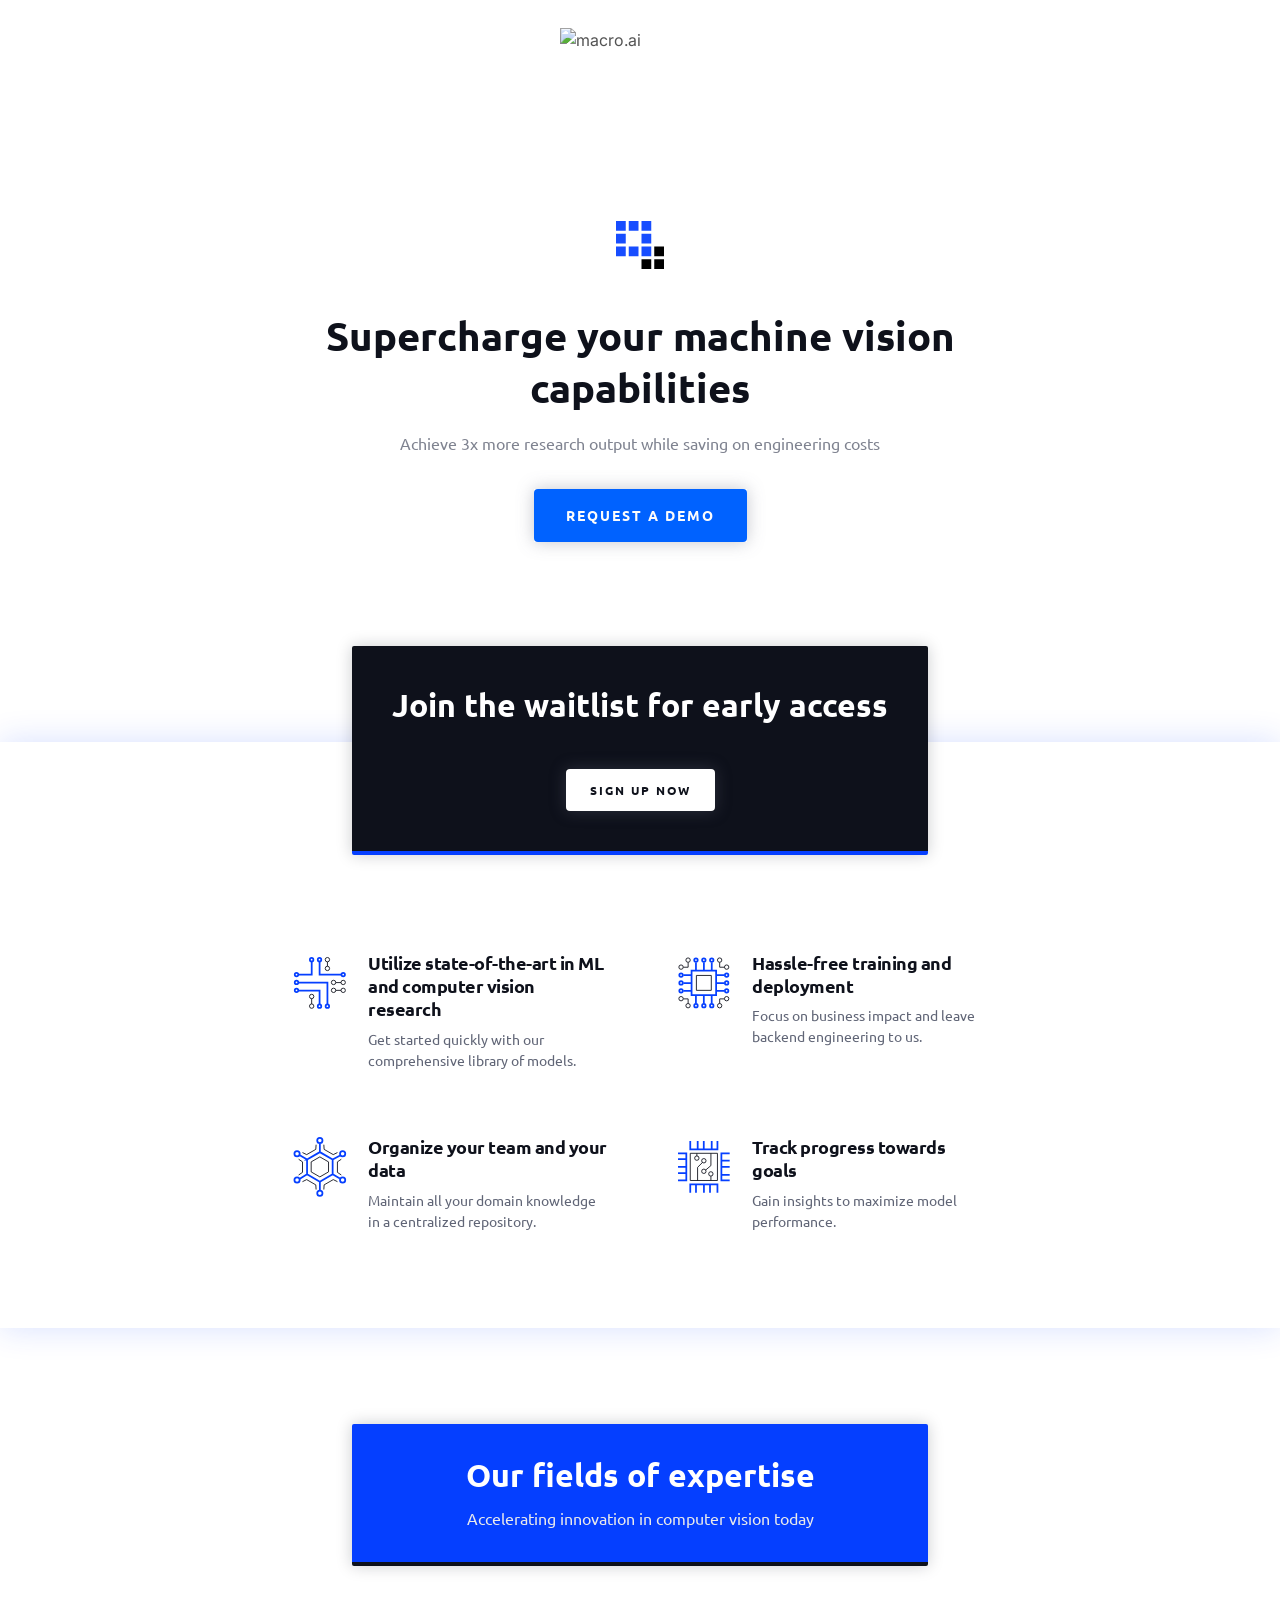
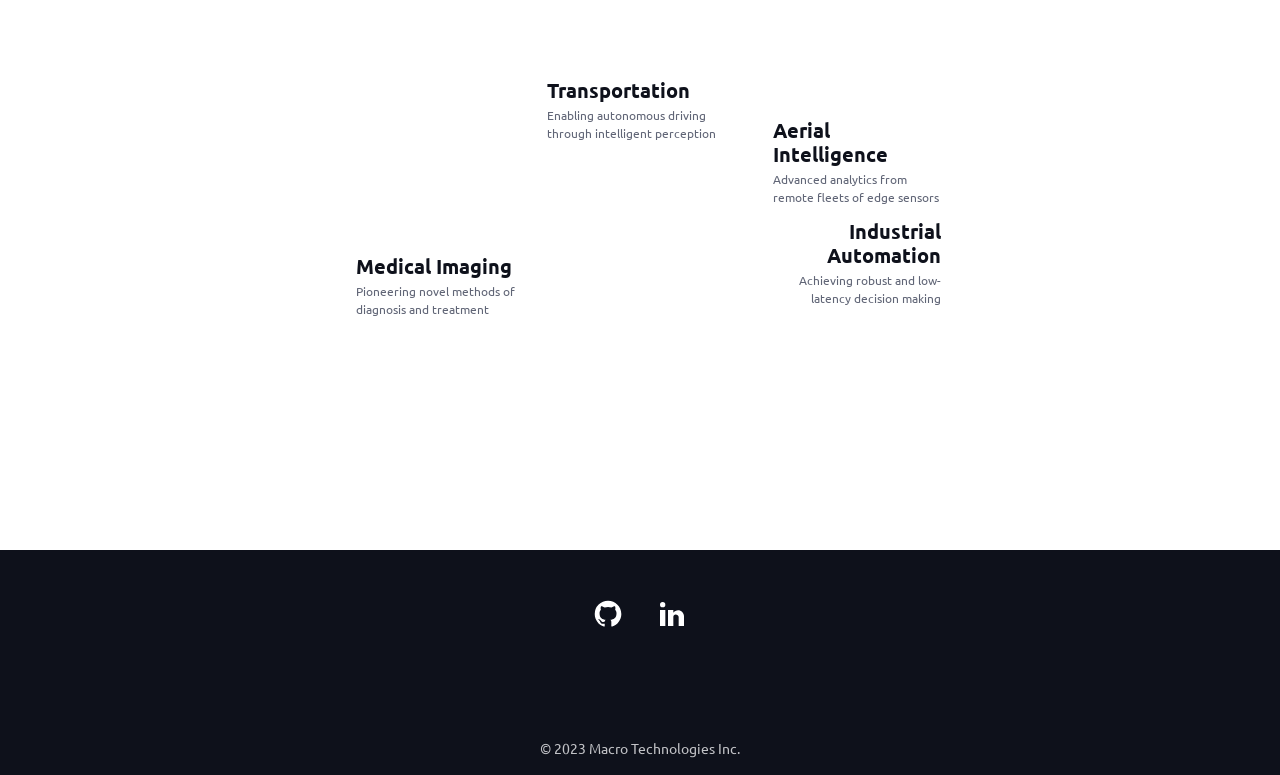
==== commit 6c093c92: "Deploying to gh-pages from @ macro-plasmic/macro-website2@80bad15de021d79ba1fe9ea2a6da4538c762eebb 🚀" ====
--- a/index.html
+++ b/index.html
@@ -1,25 +1,25 @@
-<!DOCTYPE html><html><head><meta name="viewport" content="width=device-width"/><meta charSet="utf-8"/><meta name="twitter:card" content="summary"/><title>Macro.ai - Supercharge your machine vision capabilities</title><meta property="og:title" content="Macro.ai - Supercharge your machine vision capabilities"/><meta name="twitter:title" content="Macro.ai - Supercharge your machine vision capabilities"/><meta name="next-head-count" content="6"/><noscript data-n-css=""></noscript><script defer="" nomodule="" src="/_next/static/chunks/polyfills-5cd94c89d3acac5f.js"></script><script src="/_next/static/chunks/webpack-df4cf1c8d23aa877.js" defer=""></script><script src="/_next/static/chunks/framework-a5de936379b89754.js" defer=""></script><script src="/_next/static/chunks/main-a4d9e436b9a532ca.js" defer=""></script><script src="/_next/static/chunks/pages/_app-0065203e2706de25.js" defer=""></script><script src="/_next/static/chunks/486-dea7a9bb3f88f863.js" defer=""></script><script src="/_next/static/chunks/pages/%5B%5B...catchall%5D%5D-55bba2a358d00db6.js" defer=""></script><script src="/_next/static/mCgI3m4-hasu4QOWI40hl/_buildManifest.js" defer=""></script><script src="/_next/static/mCgI3m4-hasu4QOWI40hl/_ssgManifest.js" defer=""></script><script src="/_next/static/mCgI3m4-hasu4QOWI40hl/_middlewareManifest.js" defer=""></script></head><body><div id="__next" data-reactroot=""><style>
+<!DOCTYPE html><html><head><meta name="viewport" content="width=device-width"/><meta charSet="utf-8"/><meta name="twitter:card" content="summary"/><title>Macro.ai - Supercharge your machine vision capabilities</title><meta property="og:title" content="Macro.ai - Supercharge your machine vision capabilities"/><meta name="twitter:title" content="Macro.ai - Supercharge your machine vision capabilities"/><meta name="next-head-count" content="6"/><noscript data-n-css=""></noscript><script defer="" nomodule="" src="/_next/static/chunks/polyfills-5cd94c89d3acac5f.js"></script><script src="/_next/static/chunks/webpack-df4cf1c8d23aa877.js" defer=""></script><script src="/_next/static/chunks/framework-a0992c1421fb9c84.js" defer=""></script><script src="/_next/static/chunks/main-a4d9e436b9a532ca.js" defer=""></script><script src="/_next/static/chunks/pages/_app-0065203e2706de25.js" defer=""></script><script src="/_next/static/chunks/507-9c07b607d09194de.js" defer=""></script><script src="/_next/static/chunks/pages/%5B%5B...catchall%5D%5D-679ba2f137a575e0.js" defer=""></script><script src="/_next/static/oQDpMsyrpgdyAyrEjgPfX/_buildManifest.js" defer=""></script><script src="/_next/static/oQDpMsyrpgdyAyrEjgPfX/_ssgManifest.js" defer=""></script><script src="/_next/static/oQDpMsyrpgdyAyrEjgPfX/_middlewareManifest.js" defer=""></script></head><body><div id="__next" data-reactroot=""><style>
     @import url('https://fonts.googleapis.com/css2?family=Inter%3Aital%2Cwght%400%2C400%3B0%2C600%3B0%2C700%3B0%2C900&family=Inconsolata%3Aital%2Cwght%400%2C400%3B0%2C600%3B0%2C700%3B0%2C900&family=Ubuntu%3Aital%2Cwght%400%2C400%3B0%2C500%3B0%2C700&display=swap');
-    .__wab_flex-container{display:flex;flex:1;align-self:stretch;pointer-events:none}.__wab_flex-container>*{pointer-events:auto}.__wab_slot{display:contents}.__wab_slot-string-wrapper{position:relative}.__wab_passthrough{display:contents}.__wab_img-wrapper{position:relative;display:inherit;flex-direction:column;overflow:hidden;flex-shrink:0}.__wab_slot>.__wab_img-wrapper{display:block}.__wab_passthrough>.__wab_img-wrapper{display:block}.__wab_img-spacer-svg{display:block;margin:0;border:none;padding:0}.__wab_img{position:absolute;inset:0;margin:0;padding:0;border:none;display:block;width:100%;min-width:100%;max-width:100%;min-height:100%;max-height:100%;box-sizing:border-box}.__wab_picture{display:contents}:where(.plasmic_default__all){display:block;white-space:inherit;grid-row:auto;grid-column:auto;position:relative;background:none;background-size:100% 100%;background-repeat:no-repeat;box-shadow:none;box-sizing:border-box;text-decoration-line:none;margin:0;border-width:0px}:where(.__wab_expr_html_text *){white-space:inherit;grid-row:auto;grid-column:auto;background:none;background-size:100% 100%;background-repeat:no-repeat;box-shadow:none;box-sizing:border-box;text-decoration-line:none;margin:0;border-width:0px}:where(.plasmic_default__img){display:inline-block}:where(.__wab_expr_html_text img){white-space:inherit}:where(.plasmic_default__li){display:list-item}:where(.__wab_expr_html_text li){white-space:inherit}:where(.plasmic_default__span){display:inline;position:static;font-family:inherit;line-height:inherit;font-size:inherit;font-style:inherit;font-weight:inherit;color:inherit;text-transform:inherit}:where(.__wab_expr_html_text span){white-space:inherit;font-family:inherit;line-height:inherit;font-size:inherit;font-style:inherit;font-weight:inherit;color:inherit;text-transform:inherit}:where(.plasmic_default__input){font-family:inherit;line-height:inherit;font-size:inherit;font-style:inherit;font-weight:inherit;color:inherit;text-transform:inherit;background-image:linear-gradient(#ffffff,#ffffff);padding:2px;border:1px solid lightgray}:where(.__wab_expr_html_text input){white-space:inherit;font-family:inherit;line-height:inherit;font-size:inherit;font-style:inherit;font-weight:inherit;color:inherit;text-transform:inherit;background-image:linear-gradient(#ffffff,#ffffff);padding:2px;border:1px solid lightgray}:where(.plasmic_default__textarea){font-family:inherit;line-height:inherit;font-size:inherit;font-style:inherit;font-weight:inherit;color:inherit;text-transform:inherit;padding:2px;border:1px solid lightgray}:where(.__wab_expr_html_text textarea){white-space:inherit;font-family:inherit;line-height:inherit;font-size:inherit;font-style:inherit;font-weight:inherit;color:inherit;text-transform:inherit;padding:2px;border:1px solid lightgray}:where(.plasmic_default__button){font-family:inherit;line-height:inherit;font-size:inherit;font-style:inherit;font-weight:inherit;color:inherit;text-transform:inherit;background-image:none;align-items:flex-start;text-align:center;padding:2px 6px;border:1px solid lightgray}:where(.__wab_expr_html_text button){white-space:inherit;font-family:inherit;line-height:inherit;font-size:inherit;font-style:inherit;font-weight:inherit;color:inherit;text-transform:inherit;background-image:none;align-items:flex-start;text-align:center;padding:2px 6px;border:1px solid lightgray}:where(.plasmic_default__code){font-family:inherit;line-height:inherit}:where(.__wab_expr_html_text code){white-space:inherit;font-family:inherit;line-height:inherit}:where(.plasmic_default__pre){font-family:inherit;line-height:inherit}:where(.__wab_expr_html_text pre){white-space:inherit;font-family:inherit;line-height:inherit}:where(.plasmic_default__p){font-family:inherit;line-height:inherit;font-size:inherit;font-style:inherit;font-weight:inherit;color:inherit;text-transform:inherit}:where(.__wab_expr_html_text p){white-space:inherit;font-family:inherit;line-height:inherit;font-size:inherit;font-style:inherit;font-weight:inherit;color:inherit;text-transform:inherit}:where(.plasmic_default__h1){font-size:inherit;font-weight:inherit}:where(.__wab_expr_html_text h1){white-space:inherit;font-size:inherit;font-weight:inherit}:where(.plasmic_default__h2){font-size:inherit;font-weight:inherit}:where(.__wab_expr_html_text h2){white-space:inherit;font-size:inherit;font-weight:inherit}:where(.plasmic_default__h3){font-size:inherit;font-weight:inherit}:where(.__wab_expr_html_text h3){white-space:inherit;font-size:inherit;font-weight:inherit}:where(.plasmic_default__h4){font-size:inherit;font-weight:inherit}:where(.__wab_expr_html_text h4){white-space:inherit;font-size:inherit;font-weight:inherit}:where(.plasmic_default__h5){font-size:inherit;font-weight:inherit}:where(.__wab_expr_html_text h5){white-space:inherit;font-size:inherit;font-weight:inherit}:where(.plasmic_default__h6){font-size:inherit;font-weight:inherit}:where(.__wab_expr_html_text h6){white-space:inherit;font-size:inherit;font-weight:inherit}:where(.plasmic_default__address){font-style:inherit}:where(.__wab_expr_html_text address){white-space:inherit;font-style:inherit}:where(.plasmic_default__a){color:inherit}:where(.__wab_expr_html_text a){white-space:inherit;color:inherit}:where(.plasmic_default__ol){list-style-type:none;padding:0}:where(.__wab_expr_html_text ol){white-space:inherit;list-style-type:none;padding:0}:where(.plasmic_default__ul){list-style-type:none;padding:0}:where(.__wab_expr_html_text ul){white-space:inherit;list-style-type:none;padding:0}:where(.plasmic_default__select){padding:2px 6px}:where(.__wab_expr_html_text select){white-space:inherit;padding:2px 6px}.plasmic_default__component_wrapper{display:grid}.plasmic_default__inline{display:inline}.plasmic_page_wrapper{display:flex;width:100%;min-height:100vh;align-items:stretch;align-self:start}.plasmic_page_wrapper>*{height:auto!important}.__wab_expr_html_text{white-space:normal}.plasmic_tokens{--token--IdKtv5P_Y2Eo1: Ubuntu;--plasmic-token-default-text: var(--token--IdKtv5P_Y2Eo1);--token-_xVEwz6I4: #000C33;--plasmic-token-blue-ribbon-000: var(--token-_xVEwz6I4);--token-tQ0zHLm0s: #00155C;--plasmic-token-blue-ribbon-100: var(--token-tQ0zHLm0s);--token-dCoPWNLs8: #001E7F;--plasmic-token-blue-ribbon-200: var(--token-dCoPWNLs8);--token-ZoMPppqwO: #002DC2;--plasmic-token-blue-ribbon-300: var(--token-ZoMPppqwO);--token-LU2GCVbgd: #053FFF;--plasmic-token-blue-ribbon-400: var(--token-LU2GCVbgd);--token--K_uyS4cy: #4772FF;--plasmic-token-blue-ribbon-500: var(--token--K_uyS4cy);--token-3MacvX267: #85A1FF;--plasmic-token-blue-ribbon-600: var(--token-3MacvX267);--token-syCjQ65Dc: #C2D0FF;--plasmic-token-blue-ribbon-700: var(--token-syCjQ65Dc);--token-V8wnvOWKt: #E5EBFF;--plasmic-token-blue-ribbon-800: var(--token-V8wnvOWKt);--token-tLNPuGasp: #F5F7FF;--plasmic-token-blue-ribbon-900: var(--token-tLNPuGasp);--token-7PnZzM4sY: 1px;--plasmic-token-small-00: var(--token-7PnZzM4sY);--token-xVcIYYmW7: 2px;--plasmic-token-small-05: var(--token-xVcIYYmW7);--token-24TlQCvAB: 4px;--plasmic-token-small-10: var(--token-24TlQCvAB);--token-TeQLkEYRx: 6px;--plasmic-token-small-15: var(--token-TeQLkEYRx);--token-tmncZzQ-V: 8px;--plasmic-token-small-20: var(--token-tmncZzQ-V);--token-76clPhW0y: 10px;--plasmic-token-small-25: var(--token-76clPhW0y);--token-gweFMBGgS: 12px;--plasmic-token-small-30: var(--token-gweFMBGgS);--token-rShB5hpi4: 14px;--plasmic-token-small-35: var(--token-rShB5hpi4);--token-RzWhvqVga: 1rem;--plasmic-token-small-40: var(--token-RzWhvqVga);--token-6x4Uzr4AF: 1.25rem;--plasmic-token-small-45: var(--token-6x4Uzr4AF);--token-_tJepDmmP: 1.5rem;--plasmic-token-small-50: var(--token-_tJepDmmP);--token-T1SR-t7fw: 1.75rem;--plasmic-token-small-55: var(--token-T1SR-t7fw);--token-cemCoyFSO: 2rem;--plasmic-token-small-60: var(--token-cemCoyFSO);--token-knnGiMmfs: 2.25rem;--plasmic-token-medium-00: var(--token-knnGiMmfs);--token-TO5OO39DB: 2.25rem;--plasmic-token-medium-05: var(--token-TO5OO39DB);--token-2OB0HgxHp: 2.5rem;--plasmic-token-medium-10: var(--token-2OB0HgxHp);--token-wsTWigGrz: 2.75rem;--plasmic-token-medium-15: var(--token-wsTWigGrz);--token-V1S9yfOYp: 3rem;--plasmic-token-medium-20: var(--token-V1S9yfOYp);--token--GF_rxWUk: 3.5rem;--plasmic-token-medium-25: var(--token--GF_rxWUk);--token-B31dqWygk: var(--token-4lwPFYxAu);--plasmic-token-white: var(--token-B31dqWygk);--token-RXrXVPosO: 4rem;--plasmic-token-medium-31: var(--token-RXrXVPosO);--token-yde0XtEa3: 5rem;--plasmic-token-medium-35: var(--token-yde0XtEa3);--token-GSzDbkk8g: 6rem;--plasmic-token-medium-40: var(--token-GSzDbkk8g);--token-i8Xk5AeYR: 7rem;--plasmic-token-medium-45: var(--token-i8Xk5AeYR);--token-BtNXfACl0: 8rem;--plasmic-token-medium-50: var(--token-BtNXfACl0);--token-7uNzMABtk: 10rem;--plasmic-token-medium-55: var(--token-7uNzMABtk);--token-LEBqHiW5e: 12rem;--plasmic-token-medium-60: var(--token-LEBqHiW5e);--token-1AKy4GHQL: 14rem;--plasmic-token-medium-65: var(--token-1AKy4GHQL);--token-9bWyquty2: 16rem;--plasmic-token-medium-70: var(--token-9bWyquty2);--token-RoMvcvXhw: 100%;--plasmic-token-tight: var(--token-RoMvcvXhw);--token-KR7c3iaNI: 120%;--plasmic-token-condensed: var(--token-KR7c3iaNI);--token-bZdBcbaGv: 130%;--plasmic-token-normal: var(--token-bZdBcbaGv);--token-JDk9eYuoN: 150%;--plasmic-token-spread: var(--token-JDk9eYuoN);--token-sdVs5MVKX: #0E111B;--plasmic-token-vulcan-000: var(--token-sdVs5MVKX);--token-5Fflj8sRC: #33394C;--plasmic-token-vulcan-100: var(--token-5Fflj8sRC);--token-Ax3aUsHjR: #606576;--plasmic-token-vulcan-200: var(--token-Ax3aUsHjR);--token-IKy-NE_Df: #7F8390;--plasmic-token-vulcan-300: var(--token-IKy-NE_Df);--token-Oi3zx5FhB: #A0A1A7;--plasmic-token-vulcan-400: var(--token-Oi3zx5FhB);--token-XJv0Bp5fF: #C2C3C7;--plasmic-token-vulcan-500: var(--token-XJv0Bp5fF);--token-APd2LvtTY: #DDDDDF;--plasmic-token-vulcan-600: var(--token-APd2LvtTY);--token-P6eviOTRo: #EAEAEB;--plasmic-token-vulcan-700: var(--token-P6eviOTRo);--token-I84Yu-DL5: #F7F7F8;--plasmic-token-vulcan-800: var(--token-I84Yu-DL5);--token-GJiBb0Ew1: #FCFCFC;--plasmic-token-vulcan-900: var(--token-GJiBb0Ew1);--token-ws8xh0od4: 8px;--plasmic-token-00: var(--token-ws8xh0od4);--token-eVgHq7_LU: 9px;--plasmic-token-10: var(--token-eVgHq7_LU);--token-iZah3HZQh: 10px;--plasmic-token-20: var(--token-iZah3HZQh);--token-xGyr3_iLa: 11px;--plasmic-token-30: var(--token-xGyr3_iLa);--token-rdcVJS3sX: 12px;--plasmic-token-40: var(--token-rdcVJS3sX);--token-22j3dZU5g: 14px;--plasmic-token-50: var(--token-22j3dZU5g);--token-nI72VW5bi: 16px;--plasmic-token-60: var(--token-nI72VW5bi);--token-QT_CsNhHI: 18px;--plasmic-token-70: var(--token-QT_CsNhHI);--token-6Gw-yS2We: 20px;--plasmic-token-80: var(--token-6Gw-yS2We);--token-QhW3dUg4V: 22px;--plasmic-token-90: var(--token-QhW3dUg4V);--token-nQSekSAFb: 24px;--plasmic-token-100: var(--token-nQSekSAFb);--token-ZYwSdHGfN: 28px;--plasmic-token-110: var(--token-ZYwSdHGfN);--token-4ugRGk6Tw: 32px;--plasmic-token-120: var(--token-4ugRGk6Tw);--token-_saKg_Qn_: 36px;--plasmic-token-130: var(--token-_saKg_Qn_);--token-_okkhiyuV: 40px;--plasmic-token-140: var(--token-_okkhiyuV);--token-Rx9jNZMcm: 44px;--plasmic-token-150: var(--token-Rx9jNZMcm);--token-hctqumSTn: 48px;--plasmic-token-160: var(--token-hctqumSTn);--token-CxDSD2YPX: 56px;--plasmic-token-170: var(--token-CxDSD2YPX);--token-HaYrFUy8L: 64px;--plasmic-token-180: var(--token-HaYrFUy8L);--token-ZkNACKjGq: 72px;--plasmic-token-190: var(--token-ZkNACKjGq);--token-RUCxAzwTY: 80px;--plasmic-token-200: var(--token-RUCxAzwTY);--token-4lwPFYxAu: #FFFFFFE6;--plasmic-token-white-90: var(--token-4lwPFYxAu) }@media (max-width:1920px){.plasmic_tokens{--token-4lwPFYxAu: #FFFFFF;--plasmic-token-white-90: var(--token-4lwPFYxAu) }}@media (min-width:0px) and (max-width:767px){.plasmic_tokens{--token-4lwPFYxAu: #FFFFFF;--plasmic-token-white-90: var(--token-4lwPFYxAu) }}.plasmic_default_styles{--mixin-wXwmskyhPeQgMJ_font-family: "Inter", sans-serif;--mixin-wXwmskyhPeQgMJ_font-size: 16px;--mixin-wXwmskyhPeQgMJ_font-weight: 400;--mixin-wXwmskyhPeQgMJ_font-style: normal;--mixin-wXwmskyhPeQgMJ_color: #535353;--mixin-wXwmskyhPeQgMJ_text-align: left;--mixin-wXwmskyhPeQgMJ_text-transform: none;--mixin-wXwmskyhPeQgMJ_line-height: 1.5;--mixin-wXwmskyhPeQgMJ_letter-spacing: normal;--mixin-wXwmskyhPeQgMJ_white-space: pre-wrap;--mixin-wXwmskyhPeQgMJ_user-select: text;--mixin-wXwmskyhPeQgMJ_text-decoration-line: none;--mixin-wXwmskyhPeQgMJ_text-overflow: clip;--mixin-INxM8cU4vT2frS_color: #000000;--mixin-INxM8cU4vT2frS_font-weight: 900;--mixin-INxM8cU4vT2frS_font-size: 72px;--mixin-INxM8cU4vT2frS_line-height: 1;--mixin-INxM8cU4vT2frS_letter-spacing: -4px;--mixin-INxM8cU4vT2frS_white-space: pre-wrap;--mixin--CaFCyaR4kCGBT_font-family: "Inter", sans-serif;--mixin--CaFCyaR4kCGBT_color: #000000;--mixin--CaFCyaR4kCGBT_font-size: 48px;--mixin--CaFCyaR4kCGBT_font-weight: 700;--mixin--CaFCyaR4kCGBT_letter-spacing: -1px;--mixin--CaFCyaR4kCGBT_line-height: 1.1;--mixin--CaFCyaR4kCGBT_white-space: pre-wrap;--mixin-Gg2vNuB2PMY848_color: #0070f3;--mixin-Gg2vNuB2PMY848_white-space: pre-wrap;--mixin-mIonr6Db7uJGeG_font-family: "Inter", sans-serif;--mixin-mIonr6Db7uJGeG_color: #000000;--mixin-mIonr6Db7uJGeG_font-size: 32px;--mixin-mIonr6Db7uJGeG_font-weight: 600;--mixin-mIonr6Db7uJGeG_letter-spacing: -.8px;--mixin-mIonr6Db7uJGeG_line-height: 1.2;--mixin-mIonr6Db7uJGeG_white-space: pre-wrap;--mixin-Z3UGW_NYpE7V8I_font-family: "Inter", sans-serif;--mixin-Z3UGW_NYpE7V8I_color: #000000;--mixin-Z3UGW_NYpE7V8I_font-size: 24px;--mixin-Z3UGW_NYpE7V8I_font-weight: 600;--mixin-Z3UGW_NYpE7V8I_letter-spacing: -.5px;--mixin-Z3UGW_NYpE7V8I_line-height: 1.3;--mixin-Z3UGW_NYpE7V8I_white-space: pre-wrap;--mixin-thO5QbVPKSfeC5_background: linear-gradient(#f8f8f8, #f8f8f8);--mixin-thO5QbVPKSfeC5_border-bottom-color: #dddddd;--mixin-thO5QbVPKSfeC5_border-bottom-style: solid;--mixin-thO5QbVPKSfeC5_border-bottom-width: 1px;--mixin-thO5QbVPKSfeC5_border-left-color: #dddddd;--mixin-thO5QbVPKSfeC5_border-left-style: solid;--mixin-thO5QbVPKSfeC5_border-left-width: 1px;--mixin-thO5QbVPKSfeC5_border-right-color: #dddddd;--mixin-thO5QbVPKSfeC5_border-right-style: solid;--mixin-thO5QbVPKSfeC5_border-right-width: 1px;--mixin-thO5QbVPKSfeC5_border-top-color: #dddddd;--mixin-thO5QbVPKSfeC5_border-top-style: solid;--mixin-thO5QbVPKSfeC5_border-top-width: 1px;--mixin-thO5QbVPKSfeC5_border-bottom-left-radius: 3px;--mixin-thO5QbVPKSfeC5_border-bottom-right-radius: 3px;--mixin-thO5QbVPKSfeC5_border-top-left-radius: 3px;--mixin-thO5QbVPKSfeC5_border-top-right-radius: 3px;--mixin-thO5QbVPKSfeC5_font-family: "Inconsolata";--mixin-thO5QbVPKSfeC5_padding-bottom: 1px;--mixin-thO5QbVPKSfeC5_padding-left: 4px;--mixin-thO5QbVPKSfeC5_padding-right: 4px;--mixin-thO5QbVPKSfeC5_padding-top: 1px;--mixin-thO5QbVPKSfeC5_white-space: pre-wrap;--mixin-gYQbbmABWGWx9O_border-left-color: #dddddd;--mixin-gYQbbmABWGWx9O_border-left-style: solid;--mixin-gYQbbmABWGWx9O_border-left-width: 3px;--mixin-gYQbbmABWGWx9O_color: #888888;--mixin-gYQbbmABWGWx9O_padding-left: 10px;--mixin-gYQbbmABWGWx9O_white-space: pre-wrap;--mixin-j8EoYX3e2-Qi4U_background: linear-gradient(#f8f8f8, #f8f8f8);--mixin-j8EoYX3e2-Qi4U_border-bottom-color: #dddddd;--mixin-j8EoYX3e2-Qi4U_border-bottom-style: solid;--mixin-j8EoYX3e2-Qi4U_border-bottom-width: 1px;--mixin-j8EoYX3e2-Qi4U_border-left-color: #dddddd;--mixin-j8EoYX3e2-Qi4U_border-left-style: solid;--mixin-j8EoYX3e2-Qi4U_border-left-width: 1px;--mixin-j8EoYX3e2-Qi4U_border-right-color: #dddddd;--mixin-j8EoYX3e2-Qi4U_border-right-style: solid;--mixin-j8EoYX3e2-Qi4U_border-right-width: 1px;--mixin-j8EoYX3e2-Qi4U_border-top-color: #dddddd;--mixin-j8EoYX3e2-Qi4U_border-top-style: solid;--mixin-j8EoYX3e2-Qi4U_border-top-width: 1px;--mixin-j8EoYX3e2-Qi4U_border-bottom-left-radius: 3px;--mixin-j8EoYX3e2-Qi4U_border-bottom-right-radius: 3px;--mixin-j8EoYX3e2-Qi4U_border-top-left-radius: 3px;--mixin-j8EoYX3e2-Qi4U_border-top-right-radius: 3px;--mixin-j8EoYX3e2-Qi4U_font-family: "Inconsolata";--mixin-j8EoYX3e2-Qi4U_padding-bottom: 3px;--mixin-j8EoYX3e2-Qi4U_padding-left: 6px;--mixin-j8EoYX3e2-Qi4U_padding-right: 6px;--mixin-j8EoYX3e2-Qi4U_padding-top: 3px;--mixin-j8EoYX3e2-Qi4U_white-space: pre-wrap;--mixin-48WgqzqSTVVMLQ_display: flex;--mixin-48WgqzqSTVVMLQ_flex-direction: column;--mixin-48WgqzqSTVVMLQ_align-items: stretch;--mixin-48WgqzqSTVVMLQ_justify-content: flex-start;--mixin-48WgqzqSTVVMLQ_list-style-position: outside;--mixin-48WgqzqSTVVMLQ_padding-left: 40px;--mixin-48WgqzqSTVVMLQ_position: relative;--mixin-48WgqzqSTVVMLQ_list-style-type: disc;--mixin-48WgqzqSTVVMLQ_white-space: pre-wrap;--mixin-SElewJuQO7f8Jd_display: flex;--mixin-SElewJuQO7f8Jd_flex-direction: column;--mixin-SElewJuQO7f8Jd_align-items: stretch;--mixin-SElewJuQO7f8Jd_justify-content: flex-start;--mixin-SElewJuQO7f8Jd_list-style-position: outside;--mixin-SElewJuQO7f8Jd_padding-left: 40px;--mixin-SElewJuQO7f8Jd_position: relative;--mixin-SElewJuQO7f8Jd_list-style-type: decimal;--mixin-SElewJuQO7f8Jd_white-space: pre-wrap;--mixin-xsdzzyzA7btQYj_font-family: "Inter", sans-serif;--mixin-xsdzzyzA7btQYj_color: #000000;--mixin-xsdzzyzA7btQYj_font-size: 20px;--mixin-xsdzzyzA7btQYj_font-weight: 600;--mixin-xsdzzyzA7btQYj_letter-spacing: -.3px;--mixin-xsdzzyzA7btQYj_line-height: 1.5;--mixin-xsdzzyzA7btQYj_white-space: pre-wrap;--mixin-DvoE0396mUgGCB_font-family: "Inter", sans-serif;--mixin-DvoE0396mUgGCB_color: #000000;--mixin-DvoE0396mUgGCB_font-size: 16px;--mixin-DvoE0396mUgGCB_font-weight: 600;--mixin-DvoE0396mUgGCB_line-height: 1.5;--mixin-DvoE0396mUgGCB_white-space: pre-wrap;--mixin-7Z0Mq7ZfO5XFn6_color: #3291ff;--mixin-7Z0Mq7ZfO5XFn6_white-space: pre-wrap }.plasmic_mixins{--mixin-PIPCeuwMv_box-shadow: 0px 0px 16px 0px #6065765C;--plasmic-mixin-cta-button_box-shadow: var(--mixin-PIPCeuwMv_box-shadow);--mixin-AkWV-L2y6_box-shadow: 0px 0px 16px 0px #0E111B36;--plasmic-mixin-cta-container_box-shadow: var(--mixin-AkWV-L2y6_box-shadow) }.root_reset_i42j7eTZyeiiTfpdBSnMJu{font-family:var(--mixin-wXwmskyhPeQgMJ_font-family);font-size:var(--mixin-wXwmskyhPeQgMJ_font-size);font-weight:var(--mixin-wXwmskyhPeQgMJ_font-weight);font-style:var(--mixin-wXwmskyhPeQgMJ_font-style);color:var(--mixin-wXwmskyhPeQgMJ_color);text-align:var(--mixin-wXwmskyhPeQgMJ_text-align);text-transform:var(--mixin-wXwmskyhPeQgMJ_text-transform);line-height:var(--mixin-wXwmskyhPeQgMJ_line-height);letter-spacing:var(--mixin-wXwmskyhPeQgMJ_letter-spacing);white-space:var(--mixin-wXwmskyhPeQgMJ_white-space)}:where(.root_reset_i42j7eTZyeiiTfpdBSnMJu .plasmic_default__h1),:where(.root_reset_i42j7eTZyeiiTfpdBSnMJu .h1),:where(.root_reset_i42j7eTZyeiiTfpdBSnMJu .__wab_expr_html_text h1),:where(.root_reset_i42j7eTZyeiiTfpdBSnMJu.plasmic_default__h1){color:var(--mixin-INxM8cU4vT2frS_color);font-weight:var(--mixin-INxM8cU4vT2frS_font-weight);font-size:var(--mixin-INxM8cU4vT2frS_font-size);line-height:var(--mixin-INxM8cU4vT2frS_line-height);letter-spacing:var(--mixin-INxM8cU4vT2frS_letter-spacing)}:where(.root_reset_i42j7eTZyeiiTfpdBSnMJu .plasmic_default__h2),:where(.root_reset_i42j7eTZyeiiTfpdBSnMJu .h2),:where(.root_reset_i42j7eTZyeiiTfpdBSnMJu .__wab_expr_html_text h2),:where(.root_reset_i42j7eTZyeiiTfpdBSnMJu.plasmic_default__h2){font-family:var(--mixin--CaFCyaR4kCGBT_font-family);color:var(--mixin--CaFCyaR4kCGBT_color);font-size:var(--mixin--CaFCyaR4kCGBT_font-size);font-weight:var(--mixin--CaFCyaR4kCGBT_font-weight);letter-spacing:var(--mixin--CaFCyaR4kCGBT_letter-spacing);line-height:var(--mixin--CaFCyaR4kCGBT_line-height)}:where(.root_reset_i42j7eTZyeiiTfpdBSnMJu .plasmic_default__a),:where(.root_reset_i42j7eTZyeiiTfpdBSnMJu .a),:where(.root_reset_i42j7eTZyeiiTfpdBSnMJu .__wab_expr_html_text a),:where(.root_reset_i42j7eTZyeiiTfpdBSnMJu.plasmic_default__a){color:var(--mixin-Gg2vNuB2PMY848_color)}:where(.root_reset_i42j7eTZyeiiTfpdBSnMJu .plasmic_default__h3),:where(.root_reset_i42j7eTZyeiiTfpdBSnMJu .h3),:where(.root_reset_i42j7eTZyeiiTfpdBSnMJu .__wab_expr_html_text h3),:where(.root_reset_i42j7eTZyeiiTfpdBSnMJu.plasmic_default__h3){font-family:var(--mixin-mIonr6Db7uJGeG_font-family);color:var(--mixin-mIonr6Db7uJGeG_color);font-size:var(--mixin-mIonr6Db7uJGeG_font-size);font-weight:var(--mixin-mIonr6Db7uJGeG_font-weight);letter-spacing:var(--mixin-mIonr6Db7uJGeG_letter-spacing);line-height:var(--mixin-mIonr6Db7uJGeG_line-height)}:where(.root_reset_i42j7eTZyeiiTfpdBSnMJu .plasmic_default__h4),:where(.root_reset_i42j7eTZyeiiTfpdBSnMJu .h4),:where(.root_reset_i42j7eTZyeiiTfpdBSnMJu .__wab_expr_html_text h4),:where(.root_reset_i42j7eTZyeiiTfpdBSnMJu.plasmic_default__h4){font-family:var(--mixin-Z3UGW_NYpE7V8I_font-family);color:var(--mixin-Z3UGW_NYpE7V8I_color);font-size:var(--mixin-Z3UGW_NYpE7V8I_font-size);font-weight:var(--mixin-Z3UGW_NYpE7V8I_font-weight);letter-spacing:var(--mixin-Z3UGW_NYpE7V8I_letter-spacing);line-height:var(--mixin-Z3UGW_NYpE7V8I_line-height)}:where(.root_reset_i42j7eTZyeiiTfpdBSnMJu .plasmic_default__code),:where(.root_reset_i42j7eTZyeiiTfpdBSnMJu .code),:where(.root_reset_i42j7eTZyeiiTfpdBSnMJu .__wab_expr_html_text code),:where(.root_reset_i42j7eTZyeiiTfpdBSnMJu.plasmic_default__code){background:#f8f8f8;font-family:var(--mixin-thO5QbVPKSfeC5_font-family);border-radius:var(--mixin-thO5QbVPKSfeC5_border-top-left-radius) var(--mixin-thO5QbVPKSfeC5_border-top-right-radius) var(--mixin-thO5QbVPKSfeC5_border-bottom-right-radius) var(--mixin-thO5QbVPKSfeC5_border-bottom-left-radius);padding:var(--mixin-thO5QbVPKSfeC5_padding-top) var(--mixin-thO5QbVPKSfeC5_padding-right) var(--mixin-thO5QbVPKSfeC5_padding-bottom) var(--mixin-thO5QbVPKSfeC5_padding-left);border-top:var(--mixin-thO5QbVPKSfeC5_border-top-width) var(--mixin-thO5QbVPKSfeC5_border-top-style) var(--mixin-thO5QbVPKSfeC5_border-top-color);border-right:var(--mixin-thO5QbVPKSfeC5_border-right-width) var(--mixin-thO5QbVPKSfeC5_border-right-style) var(--mixin-thO5QbVPKSfeC5_border-right-color);border-bottom:var(--mixin-thO5QbVPKSfeC5_border-bottom-width) var(--mixin-thO5QbVPKSfeC5_border-bottom-style) var(--mixin-thO5QbVPKSfeC5_border-bottom-color);border-left:var(--mixin-thO5QbVPKSfeC5_border-left-width) var(--mixin-thO5QbVPKSfeC5_border-left-style) var(--mixin-thO5QbVPKSfeC5_border-left-color)}:where(.root_reset_i42j7eTZyeiiTfpdBSnMJu .plasmic_default__blockquote),:where(.root_reset_i42j7eTZyeiiTfpdBSnMJu .blockquote),:where(.root_reset_i42j7eTZyeiiTfpdBSnMJu .__wab_expr_html_text blockquote),:where(.root_reset_i42j7eTZyeiiTfpdBSnMJu.plasmic_default__blockquote){color:var(--mixin-gYQbbmABWGWx9O_color);padding-left:var(--mixin-gYQbbmABWGWx9O_padding-left);border-left:var(--mixin-gYQbbmABWGWx9O_border-left-width) var(--mixin-gYQbbmABWGWx9O_border-left-style) var(--mixin-gYQbbmABWGWx9O_border-left-color)}:where(.root_reset_i42j7eTZyeiiTfpdBSnMJu .plasmic_default__pre),:where(.root_reset_i42j7eTZyeiiTfpdBSnMJu .pre),:where(.root_reset_i42j7eTZyeiiTfpdBSnMJu .__wab_expr_html_text pre),:where(.root_reset_i42j7eTZyeiiTfpdBSnMJu.plasmic_default__pre){background:#f8f8f8;font-family:var(--mixin-j8EoYX3e2-Qi4U_font-family);border-radius:var(--mixin-j8EoYX3e2-Qi4U_border-top-left-radius) var(--mixin-j8EoYX3e2-Qi4U_border-top-right-radius) var(--mixin-j8EoYX3e2-Qi4U_border-bottom-right-radius) var(--mixin-j8EoYX3e2-Qi4U_border-bottom-left-radius);padding:var(--mixin-j8EoYX3e2-Qi4U_padding-top) var(--mixin-j8EoYX3e2-Qi4U_padding-right) var(--mixin-j8EoYX3e2-Qi4U_padding-bottom) var(--mixin-j8EoYX3e2-Qi4U_padding-left);border-top:var(--mixin-j8EoYX3e2-Qi4U_border-top-width) var(--mixin-j8EoYX3e2-Qi4U_border-top-style) var(--mixin-j8EoYX3e2-Qi4U_border-top-color);border-right:var(--mixin-j8EoYX3e2-Qi4U_border-right-width) var(--mixin-j8EoYX3e2-Qi4U_border-right-style) var(--mixin-j8EoYX3e2-Qi4U_border-right-color);border-bottom:var(--mixin-j8EoYX3e2-Qi4U_border-bottom-width) var(--mixin-j8EoYX3e2-Qi4U_border-bottom-style) var(--mixin-j8EoYX3e2-Qi4U_border-bottom-color);border-left:var(--mixin-j8EoYX3e2-Qi4U_border-left-width) var(--mixin-j8EoYX3e2-Qi4U_border-left-style) var(--mixin-j8EoYX3e2-Qi4U_border-left-color)}:where(.root_reset_i42j7eTZyeiiTfpdBSnMJu .plasmic_default__ul),:where(.root_reset_i42j7eTZyeiiTfpdBSnMJu .ul),:where(.root_reset_i42j7eTZyeiiTfpdBSnMJu .__wab_expr_html_text ul),:where(.root_reset_i42j7eTZyeiiTfpdBSnMJu.plasmic_default__ul){display:var(--mixin-48WgqzqSTVVMLQ_display);flex-direction:var(--mixin-48WgqzqSTVVMLQ_flex-direction);align-items:var(--mixin-48WgqzqSTVVMLQ_align-items);justify-content:var(--mixin-48WgqzqSTVVMLQ_justify-content);list-style-position:var(--mixin-48WgqzqSTVVMLQ_list-style-position);padding-left:var(--mixin-48WgqzqSTVVMLQ_padding-left);position:var(--mixin-48WgqzqSTVVMLQ_position);list-style-type:var(--mixin-48WgqzqSTVVMLQ_list-style-type);flex-column-gap:var(--mixin-48WgqzqSTVVMLQ_flex-column-gap)}:where(.root_reset_i42j7eTZyeiiTfpdBSnMJu .plasmic_default__ol),:where(.root_reset_i42j7eTZyeiiTfpdBSnMJu .ol),:where(.root_reset_i42j7eTZyeiiTfpdBSnMJu .__wab_expr_html_text ol),:where(.root_reset_i42j7eTZyeiiTfpdBSnMJu.plasmic_default__ol){display:var(--mixin-SElewJuQO7f8Jd_display);flex-direction:var(--mixin-SElewJuQO7f8Jd_flex-direction);align-items:var(--mixin-SElewJuQO7f8Jd_align-items);justify-content:var(--mixin-SElewJuQO7f8Jd_justify-content);list-style-position:var(--mixin-SElewJuQO7f8Jd_list-style-position);padding-left:var(--mixin-SElewJuQO7f8Jd_padding-left);position:var(--mixin-SElewJuQO7f8Jd_position);list-style-type:var(--mixin-SElewJuQO7f8Jd_list-style-type);flex-column-gap:var(--mixin-SElewJuQO7f8Jd_flex-column-gap)}:where(.root_reset_i42j7eTZyeiiTfpdBSnMJu .plasmic_default__h5),:where(.root_reset_i42j7eTZyeiiTfpdBSnMJu .h5),:where(.root_reset_i42j7eTZyeiiTfpdBSnMJu .__wab_expr_html_text h5),:where(.root_reset_i42j7eTZyeiiTfpdBSnMJu.plasmic_default__h5){font-family:var(--mixin-xsdzzyzA7btQYj_font-family);color:var(--mixin-xsdzzyzA7btQYj_color);font-size:var(--mixin-xsdzzyzA7btQYj_font-size);font-weight:var(--mixin-xsdzzyzA7btQYj_font-weight);letter-spacing:var(--mixin-xsdzzyzA7btQYj_letter-spacing);line-height:var(--mixin-xsdzzyzA7btQYj_line-height)}:where(.root_reset_i42j7eTZyeiiTfpdBSnMJu .plasmic_default__h6),:where(.root_reset_i42j7eTZyeiiTfpdBSnMJu .h6),:where(.root_reset_i42j7eTZyeiiTfpdBSnMJu .__wab_expr_html_text h6),:where(.root_reset_i42j7eTZyeiiTfpdBSnMJu.plasmic_default__h6){font-family:var(--mixin-DvoE0396mUgGCB_font-family);color:var(--mixin-DvoE0396mUgGCB_color);font-size:var(--mixin-DvoE0396mUgGCB_font-size);font-weight:var(--mixin-DvoE0396mUgGCB_font-weight);line-height:var(--mixin-DvoE0396mUgGCB_line-height)}:where(.root_reset_i42j7eTZyeiiTfpdBSnMJu .plasmic_default__a:hover),:where(.root_reset_i42j7eTZyeiiTfpdBSnMJu .a:hover),:where(.root_reset_i42j7eTZyeiiTfpdBSnMJu .__wab_expr_html_text a:hover),:where(.root_reset_i42j7eTZyeiiTfpdBSnMJu.plasmic_default__a:hover){color:var(--mixin-7Z0Mq7ZfO5XFn6_color)}
+    .__wab_flex-container{display:flex;flex:1;align-self:stretch;pointer-events:none}.__wab_flex-container>*{pointer-events:auto}.__wab_slot{display:contents}.__wab_slot-string-wrapper{position:relative}.__wab_passthrough{display:contents}.__wab_img-wrapper{position:relative;display:inherit;flex-direction:column;overflow:hidden;flex-shrink:0}.__wab_slot>.__wab_img-wrapper{display:block}.__wab_passthrough>.__wab_img-wrapper{display:block}.__wab_img-spacer-svg{display:block;margin:0;border:none;padding:0}.__wab_img{position:absolute;inset:0;margin:0;padding:0;border:none;display:block;width:100%;min-width:100%;max-width:100%;min-height:100%;max-height:100%;box-sizing:border-box}.__wab_picture{display:contents}:where(.plasmic_default__all){display:block;white-space:inherit;grid-row:auto;grid-column:auto;position:relative;background:none;background-size:100% 100%;background-repeat:no-repeat;box-shadow:none;box-sizing:border-box;text-decoration-line:none;margin:0;border-width:0px}:where(.__wab_expr_html_text *){white-space:inherit;grid-row:auto;grid-column:auto;background:none;background-size:100% 100%;background-repeat:no-repeat;box-shadow:none;box-sizing:border-box;text-decoration-line:none;margin:0;border-width:0px}:where(.plasmic_default__img){display:inline-block}:where(.__wab_expr_html_text img){white-space:inherit}:where(.plasmic_default__li){display:list-item}:where(.__wab_expr_html_text li){white-space:inherit}:where(.plasmic_default__span){display:inline;position:static;font-family:inherit;line-height:inherit;font-size:inherit;font-style:inherit;font-weight:inherit;color:inherit;text-transform:inherit}:where(.__wab_expr_html_text span){white-space:inherit;font-family:inherit;line-height:inherit;font-size:inherit;font-style:inherit;font-weight:inherit;color:inherit;text-transform:inherit}:where(.plasmic_default__input){font-family:inherit;line-height:inherit;font-size:inherit;font-style:inherit;font-weight:inherit;color:inherit;text-transform:inherit;background-image:linear-gradient(#ffffff,#ffffff);padding:2px;border:1px solid lightgray}:where(.__wab_expr_html_text input){white-space:inherit;font-family:inherit;line-height:inherit;font-size:inherit;font-style:inherit;font-weight:inherit;color:inherit;text-transform:inherit;background-image:linear-gradient(#ffffff,#ffffff);padding:2px;border:1px solid lightgray}:where(.plasmic_default__textarea){font-family:inherit;line-height:inherit;font-size:inherit;font-style:inherit;font-weight:inherit;color:inherit;text-transform:inherit;padding:2px;border:1px solid lightgray}:where(.__wab_expr_html_text textarea){white-space:inherit;font-family:inherit;line-height:inherit;font-size:inherit;font-style:inherit;font-weight:inherit;color:inherit;text-transform:inherit;padding:2px;border:1px solid lightgray}:where(.plasmic_default__button){font-family:inherit;line-height:inherit;font-size:inherit;font-style:inherit;font-weight:inherit;color:inherit;text-transform:inherit;background-image:none;align-items:flex-start;text-align:center;padding:2px 6px;border:1px solid lightgray}:where(.__wab_expr_html_text button){white-space:inherit;font-family:inherit;line-height:inherit;font-size:inherit;font-style:inherit;font-weight:inherit;color:inherit;text-transform:inherit;background-image:none;align-items:flex-start;text-align:center;padding:2px 6px;border:1px solid lightgray}:where(.plasmic_default__code){font-family:inherit;line-height:inherit}:where(.__wab_expr_html_text code){white-space:inherit;font-family:inherit;line-height:inherit}:where(.plasmic_default__pre){font-family:inherit;line-height:inherit}:where(.__wab_expr_html_text pre){white-space:inherit;font-family:inherit;line-height:inherit}:where(.plasmic_default__p){font-family:inherit;line-height:inherit;font-size:inherit;font-style:inherit;font-weight:inherit;color:inherit;text-transform:inherit}:where(.__wab_expr_html_text p){white-space:inherit;font-family:inherit;line-height:inherit;font-size:inherit;font-style:inherit;font-weight:inherit;color:inherit;text-transform:inherit}:where(.plasmic_default__h1){font-size:inherit;font-weight:inherit}:where(.__wab_expr_html_text h1){white-space:inherit;font-size:inherit;font-weight:inherit}:where(.plasmic_default__h2){font-size:inherit;font-weight:inherit}:where(.__wab_expr_html_text h2){white-space:inherit;font-size:inherit;font-weight:inherit}:where(.plasmic_default__h3){font-size:inherit;font-weight:inherit}:where(.__wab_expr_html_text h3){white-space:inherit;font-size:inherit;font-weight:inherit}:where(.plasmic_default__h4){font-size:inherit;font-weight:inherit}:where(.__wab_expr_html_text h4){white-space:inherit;font-size:inherit;font-weight:inherit}:where(.plasmic_default__h5){font-size:inherit;font-weight:inherit}:where(.__wab_expr_html_text h5){white-space:inherit;font-size:inherit;font-weight:inherit}:where(.plasmic_default__h6){font-size:inherit;font-weight:inherit}:where(.__wab_expr_html_text h6){white-space:inherit;font-size:inherit;font-weight:inherit}:where(.plasmic_default__address){font-style:inherit}:where(.__wab_expr_html_text address){white-space:inherit;font-style:inherit}:where(.plasmic_default__a){color:inherit}:where(.__wab_expr_html_text a){white-space:inherit;color:inherit}:where(.plasmic_default__ol){list-style-type:none;padding:0}:where(.__wab_expr_html_text ol){white-space:inherit;list-style-type:none;padding:0}:where(.plasmic_default__ul){list-style-type:none;padding:0}:where(.__wab_expr_html_text ul){white-space:inherit;list-style-type:none;padding:0}:where(.plasmic_default__select){padding:2px 6px}:where(.__wab_expr_html_text select){white-space:inherit;padding:2px 6px}.plasmic_default__component_wrapper{display:grid}.plasmic_default__inline{display:inline}.plasmic_page_wrapper{display:flex;width:100%;min-height:100vh;align-items:stretch;align-self:start}.plasmic_page_wrapper>*{height:auto!important}.__wab_expr_html_text{white-space:normal}.plasmic_tokens{--token--IdKtv5P_Y2Eo1: Ubuntu;--plasmic-token-default-text: var(--token--IdKtv5P_Y2Eo1);--token-_xVEwz6I4: #000C33;--plasmic-token-blue-ribbon-000: var(--token-_xVEwz6I4);--token-tQ0zHLm0s: #00155C;--plasmic-token-blue-ribbon-100: var(--token-tQ0zHLm0s);--token-dCoPWNLs8: #001E7F;--plasmic-token-blue-ribbon-200: var(--token-dCoPWNLs8);--token-ZoMPppqwO: #002DC2;--plasmic-token-blue-ribbon-300: var(--token-ZoMPppqwO);--token-LU2GCVbgd: #053FFF;--plasmic-token-blue-ribbon-400: var(--token-LU2GCVbgd);--token--K_uyS4cy: #4772FF;--plasmic-token-blue-ribbon-500: var(--token--K_uyS4cy);--token-3MacvX267: #85A1FF;--plasmic-token-blue-ribbon-600: var(--token-3MacvX267);--token-syCjQ65Dc: #C2D0FF;--plasmic-token-blue-ribbon-700: var(--token-syCjQ65Dc);--token-V8wnvOWKt: #E5EBFF;--plasmic-token-blue-ribbon-800: var(--token-V8wnvOWKt);--token-tLNPuGasp: #F5F7FF;--plasmic-token-blue-ribbon-900: var(--token-tLNPuGasp);--token-7PnZzM4sY: 1px;--plasmic-token-small-00: var(--token-7PnZzM4sY);--token-xVcIYYmW7: 2px;--plasmic-token-small-05: var(--token-xVcIYYmW7);--token-24TlQCvAB: 4px;--plasmic-token-small-10: var(--token-24TlQCvAB);--token-TeQLkEYRx: 6px;--plasmic-token-small-15: var(--token-TeQLkEYRx);--token-tmncZzQ-V: 8px;--plasmic-token-small-20: var(--token-tmncZzQ-V);--token-76clPhW0y: 10px;--plasmic-token-small-25: var(--token-76clPhW0y);--token-gweFMBGgS: 12px;--plasmic-token-small-30: var(--token-gweFMBGgS);--token-rShB5hpi4: 14px;--plasmic-token-small-35: var(--token-rShB5hpi4);--token-RzWhvqVga: 1rem;--plasmic-token-small-40: var(--token-RzWhvqVga);--token-6x4Uzr4AF: 1.25rem;--plasmic-token-small-45: var(--token-6x4Uzr4AF);--token-_tJepDmmP: 1.5rem;--plasmic-token-small-50: var(--token-_tJepDmmP);--token-T1SR-t7fw: 1.75rem;--plasmic-token-small-55: var(--token-T1SR-t7fw);--token-cemCoyFSO: 2rem;--plasmic-token-small-60: var(--token-cemCoyFSO);--token-knnGiMmfs: 2.25rem;--plasmic-token-medium-00: var(--token-knnGiMmfs);--token-TO5OO39DB: 2.25rem;--plasmic-token-medium-05: var(--token-TO5OO39DB);--token-2OB0HgxHp: 2.5rem;--plasmic-token-medium-10: var(--token-2OB0HgxHp);--token-wsTWigGrz: 2.75rem;--plasmic-token-medium-15: var(--token-wsTWigGrz);--token-V1S9yfOYp: 3rem;--plasmic-token-medium-20: var(--token-V1S9yfOYp);--token--GF_rxWUk: 3.5rem;--plasmic-token-medium-25: var(--token--GF_rxWUk);--token-B31dqWygk: var(--token-4lwPFYxAu);--plasmic-token-white: var(--token-B31dqWygk);--token-RXrXVPosO: 4rem;--plasmic-token-medium-31: var(--token-RXrXVPosO);--token-yde0XtEa3: 5rem;--plasmic-token-medium-35: var(--token-yde0XtEa3);--token-GSzDbkk8g: 6rem;--plasmic-token-medium-40: var(--token-GSzDbkk8g);--token-i8Xk5AeYR: 7rem;--plasmic-token-medium-45: var(--token-i8Xk5AeYR);--token-BtNXfACl0: 8rem;--plasmic-token-medium-50: var(--token-BtNXfACl0);--token-7uNzMABtk: 10rem;--plasmic-token-medium-55: var(--token-7uNzMABtk);--token-LEBqHiW5e: 12rem;--plasmic-token-medium-60: var(--token-LEBqHiW5e);--token-1AKy4GHQL: 14rem;--plasmic-token-medium-65: var(--token-1AKy4GHQL);--token-9bWyquty2: 16rem;--plasmic-token-medium-70: var(--token-9bWyquty2);--token-RoMvcvXhw: 100%;--plasmic-token-tight: var(--token-RoMvcvXhw);--token-KR7c3iaNI: 120%;--plasmic-token-condensed: var(--token-KR7c3iaNI);--token-bZdBcbaGv: 130%;--plasmic-token-normal: var(--token-bZdBcbaGv);--token-JDk9eYuoN: 150%;--plasmic-token-spread: var(--token-JDk9eYuoN);--token-sdVs5MVKX: #0E111B;--plasmic-token-vulcan-000: var(--token-sdVs5MVKX);--token-5Fflj8sRC: #33394C;--plasmic-token-vulcan-100: var(--token-5Fflj8sRC);--token-Ax3aUsHjR: #606576;--plasmic-token-vulcan-200: var(--token-Ax3aUsHjR);--token-IKy-NE_Df: #7F8390;--plasmic-token-vulcan-300: var(--token-IKy-NE_Df);--token-Oi3zx5FhB: #A0A1A7;--plasmic-token-vulcan-400: var(--token-Oi3zx5FhB);--token-XJv0Bp5fF: #C2C3C7;--plasmic-token-vulcan-500: var(--token-XJv0Bp5fF);--token-APd2LvtTY: #DDDDDF;--plasmic-token-vulcan-600: var(--token-APd2LvtTY);--token-P6eviOTRo: #EAEAEB;--plasmic-token-vulcan-700: var(--token-P6eviOTRo);--token-I84Yu-DL5: #F7F7F8;--plasmic-token-vulcan-800: var(--token-I84Yu-DL5);--token-GJiBb0Ew1: #FCFCFC;--plasmic-token-vulcan-900: var(--token-GJiBb0Ew1);--token-ws8xh0od4: 8px;--plasmic-token-00: var(--token-ws8xh0od4);--token-eVgHq7_LU: 9px;--plasmic-token-10: var(--token-eVgHq7_LU);--token-iZah3HZQh: 10px;--plasmic-token-20: var(--token-iZah3HZQh);--token-xGyr3_iLa: 11px;--plasmic-token-30: var(--token-xGyr3_iLa);--token-rdcVJS3sX: 12px;--plasmic-token-40: var(--token-rdcVJS3sX);--token-22j3dZU5g: 14px;--plasmic-token-50: var(--token-22j3dZU5g);--token-nI72VW5bi: 16px;--plasmic-token-60: var(--token-nI72VW5bi);--token-QT_CsNhHI: 18px;--plasmic-token-70: var(--token-QT_CsNhHI);--token-6Gw-yS2We: 20px;--plasmic-token-80: var(--token-6Gw-yS2We);--token-QhW3dUg4V: 22px;--plasmic-token-90: var(--token-QhW3dUg4V);--token-nQSekSAFb: 24px;--plasmic-token-100: var(--token-nQSekSAFb);--token-ZYwSdHGfN: 28px;--plasmic-token-110: var(--token-ZYwSdHGfN);--token-4ugRGk6Tw: 32px;--plasmic-token-120: var(--token-4ugRGk6Tw);--token-_saKg_Qn_: 36px;--plasmic-token-130: var(--token-_saKg_Qn_);--token-_okkhiyuV: 40px;--plasmic-token-140: var(--token-_okkhiyuV);--token-Rx9jNZMcm: 44px;--plasmic-token-150: var(--token-Rx9jNZMcm);--token-hctqumSTn: 48px;--plasmic-token-160: var(--token-hctqumSTn);--token-CxDSD2YPX: 56px;--plasmic-token-170: var(--token-CxDSD2YPX);--token-HaYrFUy8L: 64px;--plasmic-token-180: var(--token-HaYrFUy8L);--token-ZkNACKjGq: 72px;--plasmic-token-190: var(--token-ZkNACKjGq);--token-RUCxAzwTY: 80px;--plasmic-token-200: var(--token-RUCxAzwTY);--token-4lwPFYxAu: #FFFFFFE6;--plasmic-token-white-90: var(--token-4lwPFYxAu) }@media (max-width:1920px){.plasmic_tokens{--token-4lwPFYxAu: #FFFFFF;--plasmic-token-white-90: var(--token-4lwPFYxAu) }}@media (min-width:0px) and (max-width:767px){.plasmic_tokens{--token-4lwPFYxAu: #FFFFFF;--plasmic-token-white-90: var(--token-4lwPFYxAu) }}.plasmic_tokens{--plsmc-standard-width: 800px;--plsmc-wide-width: 1280px;--plsmc-viewport-gap: 16px;--plsmc-wide-chunk: calc(((var(--plsmc-wide-width) - var(--plsmc-standard-width)) / 2) - var(--plsmc-viewport-gap))}.plasmic_default_styles{--mixin-wXwmskyhPeQgMJ_font-family: "Inter", sans-serif;--mixin-wXwmskyhPeQgMJ_font-size: 16px;--mixin-wXwmskyhPeQgMJ_font-weight: 400;--mixin-wXwmskyhPeQgMJ_font-style: normal;--mixin-wXwmskyhPeQgMJ_color: #535353;--mixin-wXwmskyhPeQgMJ_text-align: left;--mixin-wXwmskyhPeQgMJ_text-transform: none;--mixin-wXwmskyhPeQgMJ_line-height: 1.5;--mixin-wXwmskyhPeQgMJ_letter-spacing: normal;--mixin-wXwmskyhPeQgMJ_white-space: pre-wrap;--mixin-wXwmskyhPeQgMJ_user-select: text;--mixin-wXwmskyhPeQgMJ_text-decoration-line: none;--mixin-wXwmskyhPeQgMJ_text-overflow: clip;--mixin-INxM8cU4vT2frS_color: #000000;--mixin-INxM8cU4vT2frS_font-weight: 900;--mixin-INxM8cU4vT2frS_font-size: 72px;--mixin-INxM8cU4vT2frS_line-height: 1;--mixin-INxM8cU4vT2frS_letter-spacing: -4px;--mixin-INxM8cU4vT2frS_white-space: pre-wrap;--mixin--CaFCyaR4kCGBT_font-family: "Inter", sans-serif;--mixin--CaFCyaR4kCGBT_color: #000000;--mixin--CaFCyaR4kCGBT_font-size: 48px;--mixin--CaFCyaR4kCGBT_font-weight: 700;--mixin--CaFCyaR4kCGBT_letter-spacing: -1px;--mixin--CaFCyaR4kCGBT_line-height: 1.1;--mixin--CaFCyaR4kCGBT_white-space: pre-wrap;--mixin-Gg2vNuB2PMY848_color: #0070f3;--mixin-Gg2vNuB2PMY848_white-space: pre-wrap;--mixin-mIonr6Db7uJGeG_font-family: "Inter", sans-serif;--mixin-mIonr6Db7uJGeG_color: #000000;--mixin-mIonr6Db7uJGeG_font-size: 32px;--mixin-mIonr6Db7uJGeG_font-weight: 600;--mixin-mIonr6Db7uJGeG_letter-spacing: -.8px;--mixin-mIonr6Db7uJGeG_line-height: 1.2;--mixin-mIonr6Db7uJGeG_white-space: pre-wrap;--mixin-Z3UGW_NYpE7V8I_font-family: "Inter", sans-serif;--mixin-Z3UGW_NYpE7V8I_color: #000000;--mixin-Z3UGW_NYpE7V8I_font-size: 24px;--mixin-Z3UGW_NYpE7V8I_font-weight: 600;--mixin-Z3UGW_NYpE7V8I_letter-spacing: -.5px;--mixin-Z3UGW_NYpE7V8I_line-height: 1.3;--mixin-Z3UGW_NYpE7V8I_white-space: pre-wrap;--mixin-thO5QbVPKSfeC5_background: linear-gradient(#f8f8f8, #f8f8f8);--mixin-thO5QbVPKSfeC5_border-bottom-color: #dddddd;--mixin-thO5QbVPKSfeC5_border-bottom-style: solid;--mixin-thO5QbVPKSfeC5_border-bottom-width: 1px;--mixin-thO5QbVPKSfeC5_border-left-color: #dddddd;--mixin-thO5QbVPKSfeC5_border-left-style: solid;--mixin-thO5QbVPKSfeC5_border-left-width: 1px;--mixin-thO5QbVPKSfeC5_border-right-color: #dddddd;--mixin-thO5QbVPKSfeC5_border-right-style: solid;--mixin-thO5QbVPKSfeC5_border-right-width: 1px;--mixin-thO5QbVPKSfeC5_border-top-color: #dddddd;--mixin-thO5QbVPKSfeC5_border-top-style: solid;--mixin-thO5QbVPKSfeC5_border-top-width: 1px;--mixin-thO5QbVPKSfeC5_border-bottom-left-radius: 3px;--mixin-thO5QbVPKSfeC5_border-bottom-right-radius: 3px;--mixin-thO5QbVPKSfeC5_border-top-left-radius: 3px;--mixin-thO5QbVPKSfeC5_border-top-right-radius: 3px;--mixin-thO5QbVPKSfeC5_font-family: "Inconsolata";--mixin-thO5QbVPKSfeC5_padding-bottom: 1px;--mixin-thO5QbVPKSfeC5_padding-left: 4px;--mixin-thO5QbVPKSfeC5_padding-right: 4px;--mixin-thO5QbVPKSfeC5_padding-top: 1px;--mixin-thO5QbVPKSfeC5_white-space: pre-wrap;--mixin-gYQbbmABWGWx9O_border-left-color: #dddddd;--mixin-gYQbbmABWGWx9O_border-left-style: solid;--mixin-gYQbbmABWGWx9O_border-left-width: 3px;--mixin-gYQbbmABWGWx9O_color: #888888;--mixin-gYQbbmABWGWx9O_padding-left: 10px;--mixin-gYQbbmABWGWx9O_white-space: pre-wrap;--mixin-j8EoYX3e2-Qi4U_background: linear-gradient(#f8f8f8, #f8f8f8);--mixin-j8EoYX3e2-Qi4U_border-bottom-color: #dddddd;--mixin-j8EoYX3e2-Qi4U_border-bottom-style: solid;--mixin-j8EoYX3e2-Qi4U_border-bottom-width: 1px;--mixin-j8EoYX3e2-Qi4U_border-left-color: #dddddd;--mixin-j8EoYX3e2-Qi4U_border-left-style: solid;--mixin-j8EoYX3e2-Qi4U_border-left-width: 1px;--mixin-j8EoYX3e2-Qi4U_border-right-color: #dddddd;--mixin-j8EoYX3e2-Qi4U_border-right-style: solid;--mixin-j8EoYX3e2-Qi4U_border-right-width: 1px;--mixin-j8EoYX3e2-Qi4U_border-top-color: #dddddd;--mixin-j8EoYX3e2-Qi4U_border-top-style: solid;--mixin-j8EoYX3e2-Qi4U_border-top-width: 1px;--mixin-j8EoYX3e2-Qi4U_border-bottom-left-radius: 3px;--mixin-j8EoYX3e2-Qi4U_border-bottom-right-radius: 3px;--mixin-j8EoYX3e2-Qi4U_border-top-left-radius: 3px;--mixin-j8EoYX3e2-Qi4U_border-top-right-radius: 3px;--mixin-j8EoYX3e2-Qi4U_font-family: "Inconsolata";--mixin-j8EoYX3e2-Qi4U_padding-bottom: 3px;--mixin-j8EoYX3e2-Qi4U_padding-left: 6px;--mixin-j8EoYX3e2-Qi4U_padding-right: 6px;--mixin-j8EoYX3e2-Qi4U_padding-top: 3px;--mixin-j8EoYX3e2-Qi4U_white-space: pre-wrap;--mixin-48WgqzqSTVVMLQ_display: flex;--mixin-48WgqzqSTVVMLQ_flex-direction: column;--mixin-48WgqzqSTVVMLQ_align-items: stretch;--mixin-48WgqzqSTVVMLQ_justify-content: flex-start;--mixin-48WgqzqSTVVMLQ_list-style-position: outside;--mixin-48WgqzqSTVVMLQ_padding-left: 40px;--mixin-48WgqzqSTVVMLQ_position: relative;--mixin-48WgqzqSTVVMLQ_list-style-type: disc;--mixin-48WgqzqSTVVMLQ_white-space: pre-wrap;--mixin-SElewJuQO7f8Jd_display: flex;--mixin-SElewJuQO7f8Jd_flex-direction: column;--mixin-SElewJuQO7f8Jd_align-items: stretch;--mixin-SElewJuQO7f8Jd_justify-content: flex-start;--mixin-SElewJuQO7f8Jd_list-style-position: outside;--mixin-SElewJuQO7f8Jd_padding-left: 40px;--mixin-SElewJuQO7f8Jd_position: relative;--mixin-SElewJuQO7f8Jd_list-style-type: decimal;--mixin-SElewJuQO7f8Jd_white-space: pre-wrap;--mixin-xsdzzyzA7btQYj_font-family: "Inter", sans-serif;--mixin-xsdzzyzA7btQYj_color: #000000;--mixin-xsdzzyzA7btQYj_font-size: 20px;--mixin-xsdzzyzA7btQYj_font-weight: 600;--mixin-xsdzzyzA7btQYj_letter-spacing: -.3px;--mixin-xsdzzyzA7btQYj_line-height: 1.5;--mixin-xsdzzyzA7btQYj_white-space: pre-wrap;--mixin-DvoE0396mUgGCB_font-family: "Inter", sans-serif;--mixin-DvoE0396mUgGCB_color: #000000;--mixin-DvoE0396mUgGCB_font-size: 16px;--mixin-DvoE0396mUgGCB_font-weight: 600;--mixin-DvoE0396mUgGCB_line-height: 1.5;--mixin-DvoE0396mUgGCB_white-space: pre-wrap;--mixin-7Z0Mq7ZfO5XFn6_color: #3291ff;--mixin-7Z0Mq7ZfO5XFn6_white-space: pre-wrap }.plasmic_mixins{--mixin-rCuCsrU3V_white-space: pre-wrap;--plasmic-mixin-cta-heading_white-space: var(--mixin-rCuCsrU3V_white-space);--mixin-4UeQ2oS1k_white-space: pre-wrap;--plasmic-mixin-cta-text_white-space: var(--mixin-4UeQ2oS1k_white-space);--mixin-PIPCeuwMv_box-shadow: 0px 0px 16px 0px #6065765C;--plasmic-mixin-cta-button_box-shadow: var(--mixin-PIPCeuwMv_box-shadow);--mixin-PIPCeuwMv_white-space: pre-wrap;--plasmic-mixin-cta-button_white-space: var(--mixin-PIPCeuwMv_white-space);--mixin-PSRXU6KfD_white-space: pre-wrap;--plasmic-mixin-social-icon_white-space: var(--mixin-PSRXU6KfD_white-space);--mixin-AkWV-L2y6_box-shadow: 0px 0px 16px 0px #0E111B36;--plasmic-mixin-cta-container_box-shadow: var(--mixin-AkWV-L2y6_box-shadow);--mixin-AkWV-L2y6_white-space: pre-wrap;--plasmic-mixin-cta-container_white-space: var(--mixin-AkWV-L2y6_white-space) }:where(.root_reset_i42j7eTZyeiiTfpdBSnMJu){font-family:var(--mixin-wXwmskyhPeQgMJ_font-family);font-size:var(--mixin-wXwmskyhPeQgMJ_font-size);font-weight:var(--mixin-wXwmskyhPeQgMJ_font-weight);font-style:var(--mixin-wXwmskyhPeQgMJ_font-style);color:var(--mixin-wXwmskyhPeQgMJ_color);text-align:var(--mixin-wXwmskyhPeQgMJ_text-align);text-transform:var(--mixin-wXwmskyhPeQgMJ_text-transform);line-height:var(--mixin-wXwmskyhPeQgMJ_line-height);letter-spacing:var(--mixin-wXwmskyhPeQgMJ_letter-spacing);white-space:var(--mixin-wXwmskyhPeQgMJ_white-space)}:where(.root_reset_i42j7eTZyeiiTfpdBSnMJu) h1:where(.plasmic_default__h1),h1:where(.root_reset_i42j7eTZyeiiTfpdBSnMJu.plasmic_default__h1),:where(.root_reset_i42j7eTZyeiiTfpdBSnMJu .__wab_expr_html_text) h1,:where(.root_reset_i42j7eTZyeiiTfpdBSnMJu_tags) h1,h1:where(.root_reset_i42j7eTZyeiiTfpdBSnMJu_tags){color:var(--mixin-INxM8cU4vT2frS_color);font-weight:var(--mixin-INxM8cU4vT2frS_font-weight);font-size:var(--mixin-INxM8cU4vT2frS_font-size);line-height:var(--mixin-INxM8cU4vT2frS_line-height);letter-spacing:var(--mixin-INxM8cU4vT2frS_letter-spacing)}:where(.root_reset_i42j7eTZyeiiTfpdBSnMJu) h2:where(.plasmic_default__h2),h2:where(.root_reset_i42j7eTZyeiiTfpdBSnMJu.plasmic_default__h2),:where(.root_reset_i42j7eTZyeiiTfpdBSnMJu .__wab_expr_html_text) h2,:where(.root_reset_i42j7eTZyeiiTfpdBSnMJu_tags) h2,h2:where(.root_reset_i42j7eTZyeiiTfpdBSnMJu_tags){font-family:var(--mixin--CaFCyaR4kCGBT_font-family);color:var(--mixin--CaFCyaR4kCGBT_color);font-size:var(--mixin--CaFCyaR4kCGBT_font-size);font-weight:var(--mixin--CaFCyaR4kCGBT_font-weight);letter-spacing:var(--mixin--CaFCyaR4kCGBT_letter-spacing);line-height:var(--mixin--CaFCyaR4kCGBT_line-height)}:where(.root_reset_i42j7eTZyeiiTfpdBSnMJu) a:where(.plasmic_default__a),a:where(.root_reset_i42j7eTZyeiiTfpdBSnMJu.plasmic_default__a),:where(.root_reset_i42j7eTZyeiiTfpdBSnMJu .__wab_expr_html_text) a,:where(.root_reset_i42j7eTZyeiiTfpdBSnMJu_tags) a,a:where(.root_reset_i42j7eTZyeiiTfpdBSnMJu_tags){color:var(--mixin-Gg2vNuB2PMY848_color)}:where(.root_reset_i42j7eTZyeiiTfpdBSnMJu) h3:where(.plasmic_default__h3),h3:where(.root_reset_i42j7eTZyeiiTfpdBSnMJu.plasmic_default__h3),:where(.root_reset_i42j7eTZyeiiTfpdBSnMJu .__wab_expr_html_text) h3,:where(.root_reset_i42j7eTZyeiiTfpdBSnMJu_tags) h3,h3:where(.root_reset_i42j7eTZyeiiTfpdBSnMJu_tags){font-family:var(--mixin-mIonr6Db7uJGeG_font-family);color:var(--mixin-mIonr6Db7uJGeG_color);font-size:var(--mixin-mIonr6Db7uJGeG_font-size);font-weight:var(--mixin-mIonr6Db7uJGeG_font-weight);letter-spacing:var(--mixin-mIonr6Db7uJGeG_letter-spacing);line-height:var(--mixin-mIonr6Db7uJGeG_line-height)}:where(.root_reset_i42j7eTZyeiiTfpdBSnMJu) h4:where(.plasmic_default__h4),h4:where(.root_reset_i42j7eTZyeiiTfpdBSnMJu.plasmic_default__h4),:where(.root_reset_i42j7eTZyeiiTfpdBSnMJu .__wab_expr_html_text) h4,:where(.root_reset_i42j7eTZyeiiTfpdBSnMJu_tags) h4,h4:where(.root_reset_i42j7eTZyeiiTfpdBSnMJu_tags){font-family:var(--mixin-Z3UGW_NYpE7V8I_font-family);color:var(--mixin-Z3UGW_NYpE7V8I_color);font-size:var(--mixin-Z3UGW_NYpE7V8I_font-size);font-weight:var(--mixin-Z3UGW_NYpE7V8I_font-weight);letter-spacing:var(--mixin-Z3UGW_NYpE7V8I_letter-spacing);line-height:var(--mixin-Z3UGW_NYpE7V8I_line-height)}:where(.root_reset_i42j7eTZyeiiTfpdBSnMJu) code:where(.plasmic_default__code),code:where(.root_reset_i42j7eTZyeiiTfpdBSnMJu.plasmic_default__code),:where(.root_reset_i42j7eTZyeiiTfpdBSnMJu .__wab_expr_html_text) code,:where(.root_reset_i42j7eTZyeiiTfpdBSnMJu_tags) code,code:where(.root_reset_i42j7eTZyeiiTfpdBSnMJu_tags){background:#f8f8f8;font-family:var(--mixin-thO5QbVPKSfeC5_font-family);border-radius:var(--mixin-thO5QbVPKSfeC5_border-top-left-radius) var(--mixin-thO5QbVPKSfeC5_border-top-right-radius) var(--mixin-thO5QbVPKSfeC5_border-bottom-right-radius) var(--mixin-thO5QbVPKSfeC5_border-bottom-left-radius);padding:var(--mixin-thO5QbVPKSfeC5_padding-top) var(--mixin-thO5QbVPKSfeC5_padding-right) var(--mixin-thO5QbVPKSfeC5_padding-bottom) var(--mixin-thO5QbVPKSfeC5_padding-left);border-top:var(--mixin-thO5QbVPKSfeC5_border-top-width) var(--mixin-thO5QbVPKSfeC5_border-top-style) var(--mixin-thO5QbVPKSfeC5_border-top-color);border-right:var(--mixin-thO5QbVPKSfeC5_border-right-width) var(--mixin-thO5QbVPKSfeC5_border-right-style) var(--mixin-thO5QbVPKSfeC5_border-right-color);border-bottom:var(--mixin-thO5QbVPKSfeC5_border-bottom-width) var(--mixin-thO5QbVPKSfeC5_border-bottom-style) var(--mixin-thO5QbVPKSfeC5_border-bottom-color);border-left:var(--mixin-thO5QbVPKSfeC5_border-left-width) var(--mixin-thO5QbVPKSfeC5_border-left-style) var(--mixin-thO5QbVPKSfeC5_border-left-color)}:where(.root_reset_i42j7eTZyeiiTfpdBSnMJu) blockquote:where(.plasmic_default__blockquote),blockquote:where(.root_reset_i42j7eTZyeiiTfpdBSnMJu.plasmic_default__blockquote),:where(.root_reset_i42j7eTZyeiiTfpdBSnMJu .__wab_expr_html_text) blockquote,:where(.root_reset_i42j7eTZyeiiTfpdBSnMJu_tags) blockquote,blockquote:where(.root_reset_i42j7eTZyeiiTfpdBSnMJu_tags){color:var(--mixin-gYQbbmABWGWx9O_color);padding-left:var(--mixin-gYQbbmABWGWx9O_padding-left);border-left:var(--mixin-gYQbbmABWGWx9O_border-left-width) var(--mixin-gYQbbmABWGWx9O_border-left-style) var(--mixin-gYQbbmABWGWx9O_border-left-color)}:where(.root_reset_i42j7eTZyeiiTfpdBSnMJu) pre:where(.plasmic_default__pre),pre:where(.root_reset_i42j7eTZyeiiTfpdBSnMJu.plasmic_default__pre),:where(.root_reset_i42j7eTZyeiiTfpdBSnMJu .__wab_expr_html_text) pre,:where(.root_reset_i42j7eTZyeiiTfpdBSnMJu_tags) pre,pre:where(.root_reset_i42j7eTZyeiiTfpdBSnMJu_tags){background:#f8f8f8;font-family:var(--mixin-j8EoYX3e2-Qi4U_font-family);border-radius:var(--mixin-j8EoYX3e2-Qi4U_border-top-left-radius) var(--mixin-j8EoYX3e2-Qi4U_border-top-right-radius) var(--mixin-j8EoYX3e2-Qi4U_border-bottom-right-radius) var(--mixin-j8EoYX3e2-Qi4U_border-bottom-left-radius);padding:var(--mixin-j8EoYX3e2-Qi4U_padding-top) var(--mixin-j8EoYX3e2-Qi4U_padding-right) var(--mixin-j8EoYX3e2-Qi4U_padding-bottom) var(--mixin-j8EoYX3e2-Qi4U_padding-left);border-top:var(--mixin-j8EoYX3e2-Qi4U_border-top-width) var(--mixin-j8EoYX3e2-Qi4U_border-top-style) var(--mixin-j8EoYX3e2-Qi4U_border-top-color);border-right:var(--mixin-j8EoYX3e2-Qi4U_border-right-width) var(--mixin-j8EoYX3e2-Qi4U_border-right-style) var(--mixin-j8EoYX3e2-Qi4U_border-right-color);border-bottom:var(--mixin-j8EoYX3e2-Qi4U_border-bottom-width) var(--mixin-j8EoYX3e2-Qi4U_border-bottom-style) var(--mixin-j8EoYX3e2-Qi4U_border-bottom-color);border-left:var(--mixin-j8EoYX3e2-Qi4U_border-left-width) var(--mixin-j8EoYX3e2-Qi4U_border-left-style) var(--mixin-j8EoYX3e2-Qi4U_border-left-color)}:where(.root_reset_i42j7eTZyeiiTfpdBSnMJu) ul:where(.plasmic_default__ul),ul:where(.root_reset_i42j7eTZyeiiTfpdBSnMJu.plasmic_default__ul),:where(.root_reset_i42j7eTZyeiiTfpdBSnMJu .__wab_expr_html_text) ul,:where(.root_reset_i42j7eTZyeiiTfpdBSnMJu_tags) ul,ul:where(.root_reset_i42j7eTZyeiiTfpdBSnMJu_tags){display:var(--mixin-48WgqzqSTVVMLQ_display);flex-direction:var(--mixin-48WgqzqSTVVMLQ_flex-direction);align-items:var(--mixin-48WgqzqSTVVMLQ_align-items);justify-content:var(--mixin-48WgqzqSTVVMLQ_justify-content);list-style-position:var(--mixin-48WgqzqSTVVMLQ_list-style-position);padding-left:var(--mixin-48WgqzqSTVVMLQ_padding-left);position:var(--mixin-48WgqzqSTVVMLQ_position);list-style-type:var(--mixin-48WgqzqSTVVMLQ_list-style-type);flex-column-gap:var(--mixin-48WgqzqSTVVMLQ_flex-column-gap)}:where(.root_reset_i42j7eTZyeiiTfpdBSnMJu) ol:where(.plasmic_default__ol),ol:where(.root_reset_i42j7eTZyeiiTfpdBSnMJu.plasmic_default__ol),:where(.root_reset_i42j7eTZyeiiTfpdBSnMJu .__wab_expr_html_text) ol,:where(.root_reset_i42j7eTZyeiiTfpdBSnMJu_tags) ol,ol:where(.root_reset_i42j7eTZyeiiTfpdBSnMJu_tags){display:var(--mixin-SElewJuQO7f8Jd_display);flex-direction:var(--mixin-SElewJuQO7f8Jd_flex-direction);align-items:var(--mixin-SElewJuQO7f8Jd_align-items);justify-content:var(--mixin-SElewJuQO7f8Jd_justify-content);list-style-position:var(--mixin-SElewJuQO7f8Jd_list-style-position);padding-left:var(--mixin-SElewJuQO7f8Jd_padding-left);position:var(--mixin-SElewJuQO7f8Jd_position);list-style-type:var(--mixin-SElewJuQO7f8Jd_list-style-type);flex-column-gap:var(--mixin-SElewJuQO7f8Jd_flex-column-gap)}:where(.root_reset_i42j7eTZyeiiTfpdBSnMJu) h5:where(.plasmic_default__h5),h5:where(.root_reset_i42j7eTZyeiiTfpdBSnMJu.plasmic_default__h5),:where(.root_reset_i42j7eTZyeiiTfpdBSnMJu .__wab_expr_html_text) h5,:where(.root_reset_i42j7eTZyeiiTfpdBSnMJu_tags) h5,h5:where(.root_reset_i42j7eTZyeiiTfpdBSnMJu_tags){font-family:var(--mixin-xsdzzyzA7btQYj_font-family);color:var(--mixin-xsdzzyzA7btQYj_color);font-size:var(--mixin-xsdzzyzA7btQYj_font-size);font-weight:var(--mixin-xsdzzyzA7btQYj_font-weight);letter-spacing:var(--mixin-xsdzzyzA7btQYj_letter-spacing);line-height:var(--mixin-xsdzzyzA7btQYj_line-height)}:where(.root_reset_i42j7eTZyeiiTfpdBSnMJu) h6:where(.plasmic_default__h6),h6:where(.root_reset_i42j7eTZyeiiTfpdBSnMJu.plasmic_default__h6),:where(.root_reset_i42j7eTZyeiiTfpdBSnMJu .__wab_expr_html_text) h6,:where(.root_reset_i42j7eTZyeiiTfpdBSnMJu_tags) h6,h6:where(.root_reset_i42j7eTZyeiiTfpdBSnMJu_tags){font-family:var(--mixin-DvoE0396mUgGCB_font-family);color:var(--mixin-DvoE0396mUgGCB_color);font-size:var(--mixin-DvoE0396mUgGCB_font-size);font-weight:var(--mixin-DvoE0396mUgGCB_font-weight);line-height:var(--mixin-DvoE0396mUgGCB_line-height)}:where(.root_reset_i42j7eTZyeiiTfpdBSnMJu) a:where(.plasmic_default__a):hover,a:where(.root_reset_i42j7eTZyeiiTfpdBSnMJu.plasmic_default__a):hover,:where(.root_reset_i42j7eTZyeiiTfpdBSnMJu .__wab_expr_html_text) a:hover,:where(.root_reset_i42j7eTZyeiiTfpdBSnMJu_tags) a:hover,a:where(.root_reset_i42j7eTZyeiiTfpdBSnMJu_tags):hover{color:var(--mixin-7Z0Mq7ZfO5XFn6_color)}
 
-.LandingPage__root__wtc4R{display:flex;flex-direction:column;position:relative;width:100%;height:100%;overflow-x:hidden;justify-content:center;align-items:center;padding-left:0;padding-bottom:0;min-width:0;min-height:0}.LandingPage__main__bNnMk{display:flex;position:relative;flex-direction:column;align-items:flex-start;justify-content:flex-start;width:100%;height:100%;max-width:100%;background:none;min-width:0;min-height:0}.LandingPage__header__hyQdP.__wab_instance{position:fixed;top:0;left:0;right:0;z-index:999}.LandingPage__section__ovMdp{display:flex;position:relative;flex-direction:column;align-items:center;justify-content:flex-start;width:100%;height:auto;max-width:100%;margin-bottom:0;background:url(https://site-assets.plasmic.app/db49daf56772fd910a5cf4d1d79c9b53.jpg) top 50% left 50% / cover no-repeat;min-width:0;padding:10rem 16px 148px}@media (max-width:1920px){.LandingPage__section__ovMdp{padding:5rem 0rem 12rem}}@media (max-width:1280px){.LandingPage__section__ovMdp{padding:5rem 0rem 12rem}}@media (min-width:0px) and (max-width:767px){.LandingPage__section__ovMdp{padding:5rem 0rem 12rem}}.LandingPage__img__gztNd{position:relative;object-fit:cover;max-width:100%;width:100%;min-width:0}.LandingPage__img__gztNd>picture>img{object-fit:cover}.LandingPage__img__gztNd>.__wab_img-spacer>img{object-fit:cover}@media (max-width:1920px){.LandingPage__img__gztNd{margin:0px 0px 5rem}}@media (min-width:0px) and (max-width:767px){.LandingPage__img__gztNd{margin:0px 0px 4rem}}.LandingPage__freeBox__xxXmN{display:flex;position:relative;flex-direction:column;align-items:center;justify-content:center;width:100%;height:auto;max-width:100%;min-width:0;padding:8px}.LandingPage__svg__rcghF{position:relative;object-fit:cover;max-width:100%;width:var(--token-V1S9yfOYp);height:var(--token-V1S9yfOYp);margin-bottom:24px;flex-shrink:0}.LandingPage__cta__t6Zxh.__wab_instance{position:relative}@media (max-width:1280px){.LandingPage__text__pSeng{font-size:var(--token-_okkhiyuV)}}@media (max-width:1280px){.LandingPage__text__nXuos{font-size:var(--token-nI72VW5bi)}}.LandingPage__section__aHuxc{display:flex;position:relative;flex-direction:column;align-items:center;justify-content:flex-start;width:100%;height:auto;max-width:100%;background:url(https://site-assets.plasmic.app/31d918c1c3c2fa922d2b2ac145d9efa3.webp) top 50% left 50% / cover repeat,var(--token-B31dqWygk);margin-top:0;margin-bottom:0;box-shadow:0 0 32px #053fff29;left:auto;top:auto;z-index:10;min-width:0;padding:0 16px 84px}@media (max-width:1920px){.LandingPage__section__aHuxc{padding:0px 1rem 8rem}}@media (max-width:1280px){.LandingPage__section__aHuxc{padding:0px 0rem 6rem}}.LandingPage__article__atPcb{width:100%;height:auto;max-width:36rem;box-shadow:0 0 16px #0e111b36;display:flex;position:relative;flex-direction:column;align-items:center;justify-content:center;background:var(--token-sdVs5MVKX);min-width:0;border-radius:2px;padding:24px 32px;margin:-48px 0 84px;border-bottom:4px solid var(--token-LU2GCVbgd)}@media (max-width:1920px){.LandingPage__article__atPcb{max-width:40rem;padding:2rem 4rem;margin:-6rem 0px 7rem}}@media (max-width:1280px){.LandingPage__article__atPcb{max-width:36rem;padding:2rem;margin:-6rem 0px 6rem}}@media (min-width:0px) and (max-width:767px){.LandingPage__article__atPcb{max-width:24rem;width:90%}}.LandingPage__cta__iyHiG.__wab_instance{max-width:100%;position:relative}.LandingPage__text__y5TR2{margin-bottom:32px}.LandingPage__section___87Zmr{display:grid;position:relative;grid-template-columns:1fr;width:auto;max-width:32rem;min-height:400px;grid-row-gap:2em;height:auto;padding:0 16px}@media (max-width:1920px){.LandingPage__section___87Zmr{max-width:48rem;grid-row-gap:4em;grid-template-columns:1fr 1fr;grid-column-gap:4em;min-height:auto;padding:0}}@media (max-width:1280px){.LandingPage__section___87Zmr{max-width:44rem}}@media (min-width:0px) and (max-width:767px){.LandingPage__section___87Zmr{grid-template-columns:1fr;grid-column-gap:0em;grid-row-gap:2em;max-width:32rem;padding:0px 2rem}}.LandingPage__iconAspect__xZmG2.__wab_instance{position:relative}.LandingPage__svg__ooodC{position:relative;object-fit:cover;max-width:100%;width:100%;height:100%}.LandingPage__text__f53C{padding-top:0}.LandingPage__iconAspect__qeOxC.__wab_instance{position:relative}.LandingPage__svg__j1Ieh{position:relative;object-fit:cover;max-width:100%;width:100%;height:100%}.LandingPage__iconAspect___6Q7Gv.__wab_instance{position:relative}.LandingPage__svg__wi75Y{position:relative;object-fit:cover;max-width:100%;width:100%;height:100%}.LandingPage__iconAspect__laQ7G.__wab_instance{position:relative}.LandingPage__svg__zlCvN{position:relative;object-fit:cover;max-width:100%;width:100%;height:100%}.LandingPage__section___7JTH{display:flex;position:relative;flex-direction:column;align-items:center;justify-content:center;width:100%;height:auto;max-width:100%;background:url(https://site-assets.plasmic.app/db49daf56772fd910a5cf4d1d79c9b53.jpg) top 50% left 50% / cover no-repeat;margin-top:0;min-width:0;padding:84px 15px 84px 16px}@media (max-width:1920px){.LandingPage__section___7JTH{padding:8rem 0px 5rem}}@media (max-width:1280px){.LandingPage__section___7JTH{padding:6rem 0px}}.LandingPage__heading__knZua{width:100%;height:auto;max-width:36rem;margin-top:0;margin-bottom:72px;box-shadow:0 0 16px #0e111b36;display:flex;position:relative;flex-direction:column;align-items:center;justify-content:center;background:var(--token-LU2GCVbgd);min-width:0;border-radius:2px;padding:24px 32px;border-bottom:4px solid var(--token-sdVs5MVKX)}@media (max-width:1920px){.LandingPage__heading__knZua{margin:0px 0px 5rem}}@media (min-width:0px) and (max-width:767px){.LandingPage__heading__knZua{max-width:24rem;width:90%;margin:0px 0px 6rem}}.LandingPage__cta__jXvK7.__wab_instance{max-width:100%;position:relative}.LandingPage__freeBox__kwct2{flex-direction:column;position:relative;width:100%;height:auto;max-width:100%;min-width:0;display:none;padding:0rem 2rem}.LandingPage__freeBox__kwct2>.__wab_flex-container{flex-direction:column;justify-content:center;align-items:center;min-width:0;margin-top:calc(0px - var(--token-RXrXVPosO));height:calc(100% + var(--token-RXrXVPosO))}.LandingPage__freeBox__kwct2>.__wab_flex-container>*,.LandingPage__freeBox__kwct2>.__wab_flex-container>.__wab_slot>*,.LandingPage__freeBox__kwct2>.__wab_flex-container>picture>img,.LandingPage__freeBox__kwct2>.__wab_flex-container>.__wab_slot>picture>img{margin-top:var(--token-RXrXVPosO)}@media (min-width:0px) and (max-width:767px){.LandingPage__freeBox__kwct2{display:flex}}.LandingPage__microchipAspect__usJjf.__wab_instance{max-width:100%;position:relative}.LandingPage__img__fjRxc{position:relative;object-fit:cover;max-width:100%;width:var(--token-GSzDbkk8g);flex-shrink:1}.LandingPage__img__fjRxc>picture>img{object-fit:cover}.LandingPage__img__fjRxc>.__wab_img-spacer>img{object-fit:cover}.LandingPage__microchipAspect__gtDxe.__wab_instance{max-width:100%;position:relative}.LandingPage__img__umUi{position:relative;object-fit:cover;max-width:100%;width:var(--token-GSzDbkk8g);flex-shrink:1}.LandingPage__img__umUi>picture>img{object-fit:cover}.LandingPage__img__umUi>.__wab_img-spacer>img{object-fit:cover}.LandingPage__microchipAspect__jl0Rt.__wab_instance{max-width:100%;position:relative}.LandingPage__img__te63I{position:relative;object-fit:cover;max-width:100%;width:var(--token-GSzDbkk8g);flex-shrink:1}.LandingPage__img__te63I>picture>img{object-fit:cover}.LandingPage__img__te63I>.__wab_img-spacer>img{object-fit:cover}.LandingPage__microchipAspect__bd14N.__wab_instance{max-width:100%;position:relative}.LandingPage__img___0CuBl{position:relative;object-fit:cover;max-width:100%;width:var(--token-GSzDbkk8g);flex-shrink:1}.LandingPage__img___0CuBl>picture>img{object-fit:cover}.LandingPage__img___0CuBl>.__wab_img-spacer>img{object-fit:cover}.LandingPage__text__dsii7{padding-right:0}.LandingPage__graphic__hr5CL{position:relative;flex-direction:column;align-items:center;justify-content:center;width:100%;height:auto;max-width:100%;background:url(https://site-assets.plasmic.app/ee019ab3709e1743c439ff4e4c6a2f42.png) 0% 0% / 100% 150%;min-width:0;display:none;padding:8px}@media (max-width:1920px){.LandingPage__graphic__hr5CL{display:flex;padding:3rem 3px}}@media (min-width:0px) and (max-width:767px){.LandingPage__graphic__hr5CL{display:none}}.LandingPage__freeBox__iTyT{display:flex;position:relative;flex-direction:row;align-items:stretch;justify-content:space-between;width:100%;height:auto;max-width:100%;min-width:0;padding:8px}@media (max-width:1920px){.LandingPage__freeBox__iTyT{height:18rem;max-width:64rem;flex-shrink:0;padding:0}}@media (max-width:1280px){.LandingPage__freeBox__iTyT{max-width:44rem}}.LandingPage__article__rFmVw{display:flex;position:relative;flex-direction:row;align-items:stretch;justify-content:space-between;width:100%;height:auto;max-width:100%;min-width:0;padding:8px}@media (max-width:1920px){.LandingPage__article__rFmVw{margin-right:26px;padding:0}}.LandingPage__img__e41Yx{position:relative;object-fit:cover;max-width:100%}.LandingPage__img__e41Yx>picture>img{object-fit:cover}.LandingPage__img__e41Yx>.__wab_img-spacer>img{object-fit:cover}@media (max-width:1920px){.LandingPage__img__e41Yx{width:7rem;object-fit:contain;object-position:50% bottom;flex-shrink:0}}@media (max-width:1920px){.LandingPage__img__e41Yx>picture>img{object-fit:contain;object-position:50% bottom}}@media (max-width:1920px){.LandingPage__img__e41Yx>.__wab_img-spacer>img{object-fit:contain;object-position:50% bottom}}.LandingPage__aspect__xHxic.__wab_instance{max-width:100%;position:relative}@media (max-width:1920px){.LandingPage__aspect__xHxic.__wab_instance{position:absolute;left:8rem;top:4.5rem}}@media (max-width:1280px){.LandingPage__aspect__xHxic.__wab_instance{top:160px;left:68px}}.LandingPage__article__ozNnw{display:flex;position:relative;flex-direction:row;align-items:stretch;justify-content:space-between;width:100%;height:auto;max-width:100%;min-width:0;padding:8px}@media (max-width:1920px){.LandingPage__article__ozNnw{padding:0}}.LandingPage__img__rr2Gt{position:relative;object-fit:cover;max-width:100%}.LandingPage__img__rr2Gt>picture>img{object-fit:cover}.LandingPage__img__rr2Gt>.__wab_img-spacer>img{object-fit:cover}@media (max-width:1920px){.LandingPage__img__rr2Gt{width:5.5rem;object-fit:contain;object-position:50% top;flex-shrink:0}}@media (max-width:1920px){.LandingPage__img__rr2Gt>picture>img{object-fit:contain;object-position:50% top}}@media (max-width:1920px){.LandingPage__img__rr2Gt>.__wab_img-spacer>img{object-fit:contain;object-position:50% top}}.LandingPage__aspect__xclEr.__wab_instance{max-width:100%;position:relative}@media (max-width:1920px){.LandingPage__aspect__xclEr.__wab_instance{position:absolute;left:4.5rem;top:-1rem}}@media (max-width:1280px){.LandingPage__aspect__xclEr.__wab_instance{left:63px}}.LandingPage__article__wjFb9{display:flex;position:relative;flex-direction:row;align-items:stretch;justify-content:space-between;width:100%;height:auto;max-width:100%;min-width:0;padding:8px}@media (max-width:1920px){.LandingPage__article__wjFb9{padding:0}}.LandingPage__img___8EXuo{position:relative;object-fit:cover;max-width:100%}.LandingPage__img___8EXuo>picture>img{object-fit:cover}.LandingPage__img___8EXuo>.__wab_img-spacer>img{object-fit:cover}@media (max-width:1920px){.LandingPage__img___8EXuo{width:7rem;object-position:50% 35%;object-fit:contain;flex-shrink:0}}@media (max-width:1920px){.LandingPage__img___8EXuo>picture>img{object-fit:contain;object-position:50% 35%}}@media (max-width:1920px){.LandingPage__img___8EXuo>.__wab_img-spacer>img{object-fit:contain;object-position:50% 35%}}.LandingPage__aspect___0Fkmu.__wab_instance{max-width:100%;position:relative}@media (max-width:1920px){.LandingPage__aspect___0Fkmu.__wab_instance{position:absolute;left:7.5rem;top:1.5rem}}@media (max-width:1920px){.LandingPage__text__aghac{height:auto}}.LandingPage__article___2D2Os{display:flex;position:relative;flex-direction:row;align-items:stretch;justify-content:space-between;width:100%;height:auto;max-width:100%;min-width:0;padding:8px}@media (max-width:1920px){.LandingPage__article___2D2Os{flex-wrap:nowrap;align-items:stretch;align-content:stretch;flex-direction:row-reverse;flex-row-gap:0px;padding:0}}.LandingPage__img___4WRlY{position:relative;object-fit:cover;max-width:100%}.LandingPage__img___4WRlY>picture>img{object-fit:cover}.LandingPage__img___4WRlY>.__wab_img-spacer>img{object-fit:cover}@media (max-width:1920px){.LandingPage__img___4WRlY{width:8rem;object-fit:contain;object-position:50% bottom;flex-shrink:0}}@media (max-width:1920px){.LandingPage__img___4WRlY>picture>img{object-fit:contain;object-position:50% bottom}}@media (max-width:1920px){.LandingPage__img___4WRlY>.__wab_img-spacer>img{object-fit:contain;object-position:50% bottom}}.LandingPage__aspect__sMmvV.__wab_instance{max-width:100%;position:relative}@media (max-width:1920px){.LandingPage__aspect__sMmvV.__wab_instance{position:absolute;left:auto;top:5rem;right:3.5rem}}@media (max-width:1280px){.LandingPage__aspect__sMmvV.__wab_instance{top:125px;right:51px}}@media (max-width:1920px){.LandingPage__text__sugQd{padding-bottom:0}}.LandingPage__img__j28A6{position:relative;object-fit:cover;max-width:100%}.LandingPage__img__j28A6>picture>img{object-fit:cover}.LandingPage__img__j28A6>.__wab_img-spacer>img{object-fit:cover}@media (max-width:1920px){.LandingPage__img__j28A6{max-width:32rem;margin:-2rem 0px 0px}}@media (max-width:1280px){.LandingPage__img__j28A6{max-width:24rem}}.LandingPage__footer__ms4E6.__wab_instance{position:relative}
+.LandingPage__root__wtc4R{display:flex;flex-direction:column;position:relative;width:100%;height:100%;overflow-x:hidden;justify-content:center;align-items:center;padding-left:0;padding-bottom:0;min-width:0;min-height:0}.LandingPage__main__bNnMk{display:flex;position:relative;flex-direction:column;align-items:flex-start;justify-content:flex-start;width:100%;height:100%;max-width:100%;background:none;min-width:0;min-height:0}.LandingPage__header__hyQdP.__wab_instance{position:fixed;top:0;left:0;right:0;z-index:999}.LandingPage__section__ovMdp{display:flex;position:relative;flex-direction:column;align-items:center;justify-content:flex-start;width:100%;height:auto;max-width:100%;margin-bottom:0;background:url(https://site-assets.plasmic.app/db49daf56772fd910a5cf4d1d79c9b53.jpg) top 50% left 50% / cover no-repeat;min-width:0;padding:10rem 16px 148px}@media (max-width:1920px){.LandingPage__section__ovMdp{padding:5rem 0rem 12rem}}@media (max-width:1280px){.LandingPage__section__ovMdp{padding:5rem 0rem 12rem}}@media (min-width:0px) and (max-width:767px){.LandingPage__section__ovMdp{padding:5rem 0rem 12rem}}.LandingPage__img__gztNd{position:relative;object-fit:cover;max-width:100%;width:100%;min-width:0}.LandingPage__img__gztNd>picture>img{object-fit:cover}.LandingPage__img__gztNd>.__wab_img-spacer>img{object-fit:cover}@media (max-width:1920px){.LandingPage__img__gztNd{margin:0px 0px 5rem}}@media (min-width:0px) and (max-width:767px){.LandingPage__img__gztNd{margin:0px 0px 4rem}}.LandingPage__freeBox__xxXmN{display:flex;position:relative;flex-direction:column;align-items:center;justify-content:center;width:100%;height:auto;max-width:100%;min-width:0;padding:8px}.LandingPage__svg__rcghF{position:relative;object-fit:cover;max-width:100%;width:var(--token-V1S9yfOYp);height:var(--token-V1S9yfOYp);margin-bottom:24px;flex-shrink:0}.LandingPage__cta__t6Zxh.__wab_instance{position:relative}@media (max-width:1280px){.LandingPage__text__pSeng{font-size:var(--token-_okkhiyuV)}}@media (max-width:1280px){.LandingPage__text__nXuos{font-size:var(--token-nI72VW5bi)}}.LandingPage__section__aHuxc{display:flex;position:relative;flex-direction:column;align-items:center;justify-content:flex-start;width:100%;height:auto;max-width:100%;background:url(https://site-assets.plasmic.app/31d918c1c3c2fa922d2b2ac145d9efa3.webp) top 50% left 50% / cover repeat,var(--token-B31dqWygk);margin-top:0;margin-bottom:0;box-shadow:0 0 32px #053fff29;left:auto;top:auto;z-index:10;min-width:0;padding:0 16px 84px}@media (max-width:1920px){.LandingPage__section__aHuxc{padding:0px 1rem 8rem}}@media (max-width:1280px){.LandingPage__section__aHuxc{padding:0px 0rem 6rem}}.LandingPage__article__atPcb{width:100%;height:auto;max-width:36rem;box-shadow:0 0 16px #0e111b36;display:flex;position:relative;flex-direction:column;align-items:center;justify-content:center;background:var(--token-sdVs5MVKX);min-width:0;border-radius:2px;padding:24px 32px;margin:-48px 0 84px;border-bottom:4px solid var(--token-LU2GCVbgd)}@media (max-width:1920px){.LandingPage__article__atPcb{max-width:40rem;padding:2rem 4rem;margin:-6rem 0px 7rem}}@media (max-width:1280px){.LandingPage__article__atPcb{max-width:36rem;padding:2rem;margin:-6rem 0px 6rem}}@media (min-width:0px) and (max-width:767px){.LandingPage__article__atPcb{max-width:24rem;width:90%}}.LandingPage__cta__iyHiG.__wab_instance{max-width:100%;position:relative}.LandingPage__text__y5TR2{margin-bottom:32px}.LandingPage__section___87Zmr{display:grid;position:relative;grid-template-columns:1fr;width:auto;max-width:32rem;min-height:400px;grid-row-gap:2em;height:auto;padding:0 16px}@media (max-width:1920px){.LandingPage__section___87Zmr{max-width:48rem;grid-row-gap:4em;grid-template-columns:1fr 1fr;grid-column-gap:4em;min-height:auto;padding:0}}@media (max-width:1280px){.LandingPage__section___87Zmr{max-width:44rem}}@media (min-width:0px) and (max-width:767px){.LandingPage__section___87Zmr{grid-template-columns:1fr;grid-column-gap:0em;grid-row-gap:2em;max-width:32rem;padding:0px 2rem}}.LandingPage__iconAspect__xZmG2.__wab_instance{position:relative}.LandingPage__svg__ooodC{position:relative;object-fit:cover;max-width:100%;width:100%;height:100%}.LandingPage__text__f53C{padding-top:0}.LandingPage__iconAspect__qeOxC.__wab_instance{position:relative}.LandingPage__svg__j1Ieh{position:relative;object-fit:cover;max-width:100%;width:100%;height:100%}.LandingPage__iconAspect___6Q7Gv.__wab_instance{position:relative}.LandingPage__svg__wi75Y{position:relative;object-fit:cover;max-width:100%;width:100%;height:100%}.LandingPage__iconAspect__laQ7G.__wab_instance{position:relative}.LandingPage__svg__zlCvN{position:relative;object-fit:cover;max-width:100%;width:100%;height:100%}.LandingPage__section___7JTH{display:flex;position:relative;flex-direction:column;align-items:center;justify-content:center;width:100%;height:auto;max-width:100%;background:url(https://site-assets.plasmic.app/db49daf56772fd910a5cf4d1d79c9b53.jpg) top 50% left 50% / cover no-repeat;margin-top:0;min-width:0;padding:84px 15px 84px 16px}@media (max-width:1920px){.LandingPage__section___7JTH{padding:8rem 0px 5rem}}@media (max-width:1280px){.LandingPage__section___7JTH{padding:6rem 0px}}.LandingPage__heading__knZua{width:100%;height:auto;max-width:36rem;margin-top:0;margin-bottom:72px;box-shadow:0 0 16px #0e111b36;display:flex;position:relative;flex-direction:column;align-items:center;justify-content:center;background:var(--token-LU2GCVbgd);min-width:0;border-radius:2px;padding:24px 32px;border-bottom:4px solid var(--token-sdVs5MVKX)}@media (max-width:1920px){.LandingPage__heading__knZua{margin:0px 0px 5rem}}@media (min-width:0px) and (max-width:767px){.LandingPage__heading__knZua{max-width:24rem;width:90%;margin:0px 0px 6rem}}.LandingPage__cta__jXvK7.__wab_instance{max-width:100%;position:relative}.LandingPage__freeBox__kwct2{position:relative;flex-direction:column;width:100%;height:auto;max-width:100%;min-width:0;display:none;padding:0rem 2rem}.LandingPage__freeBox__kwct2>.__wab_flex-container{flex-direction:column;align-items:center;justify-content:center;min-width:0;margin-top:calc(0px - var(--token-RXrXVPosO));height:calc(100% + var(--token-RXrXVPosO))}.LandingPage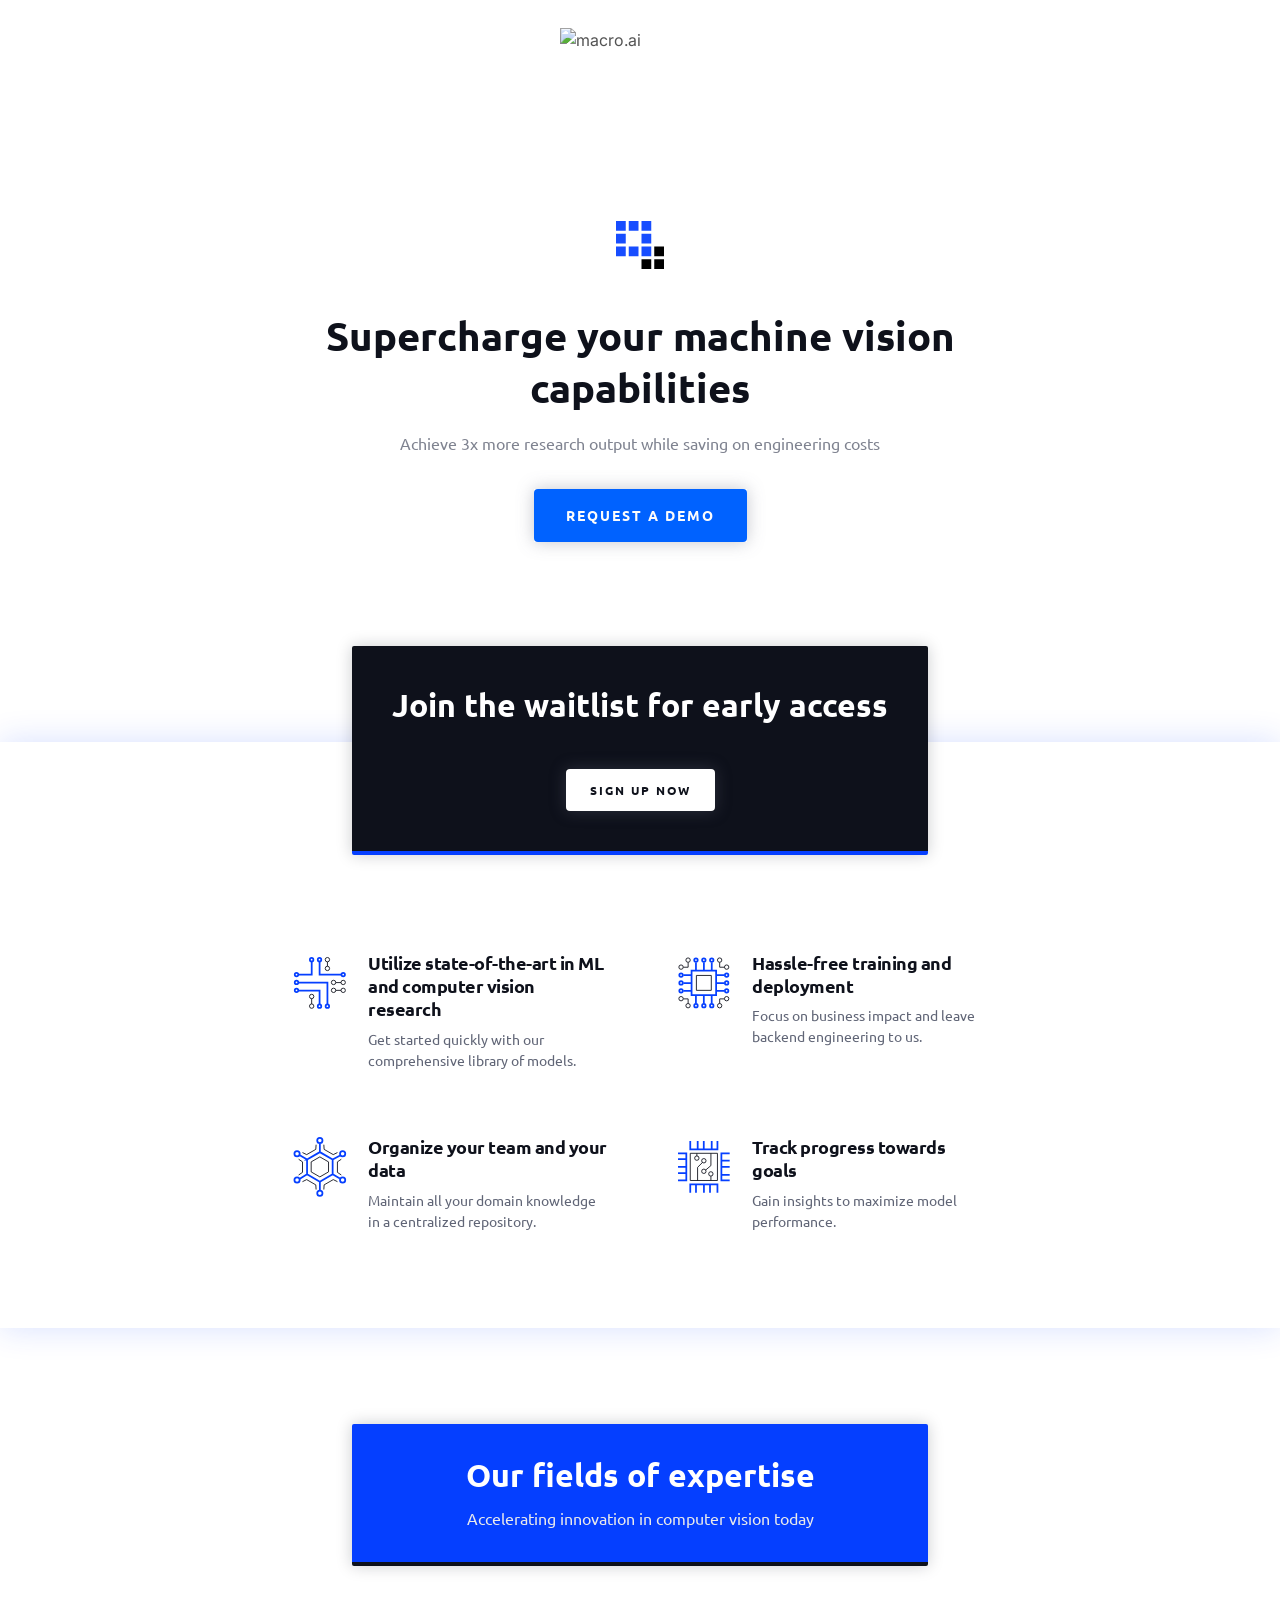
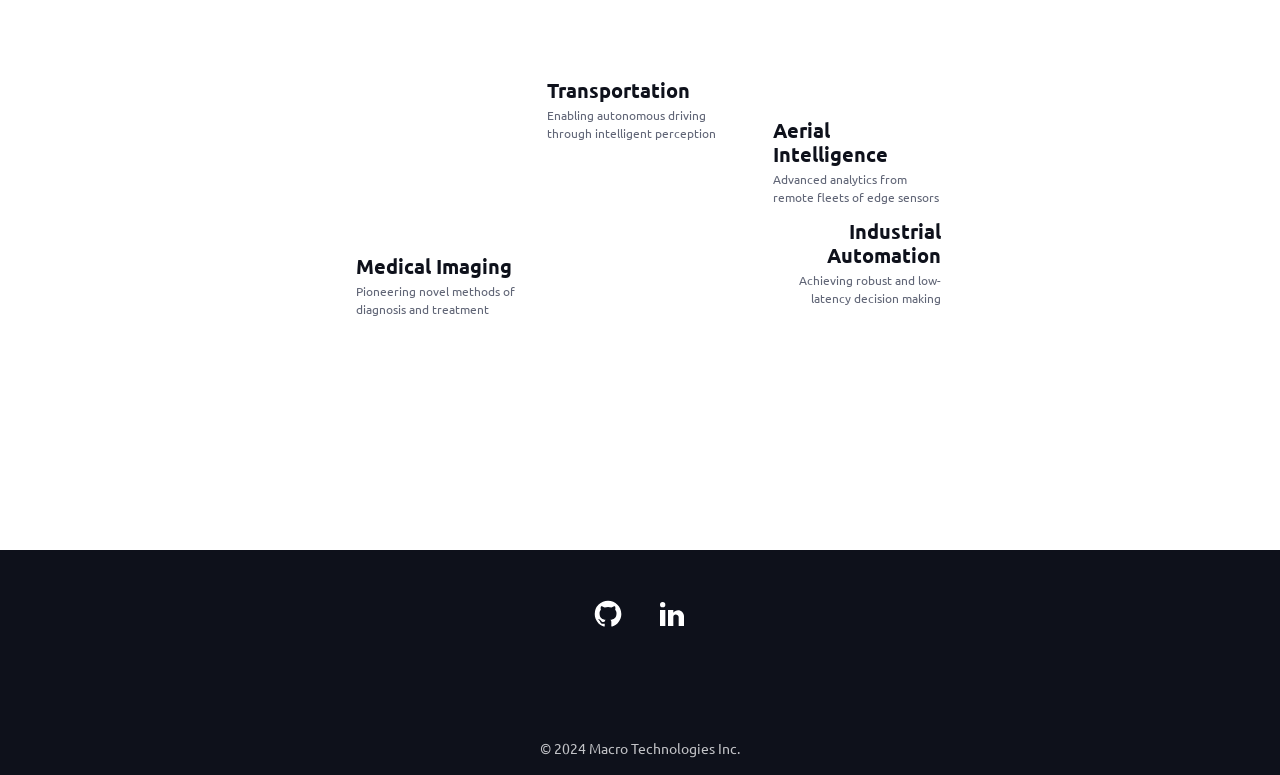
